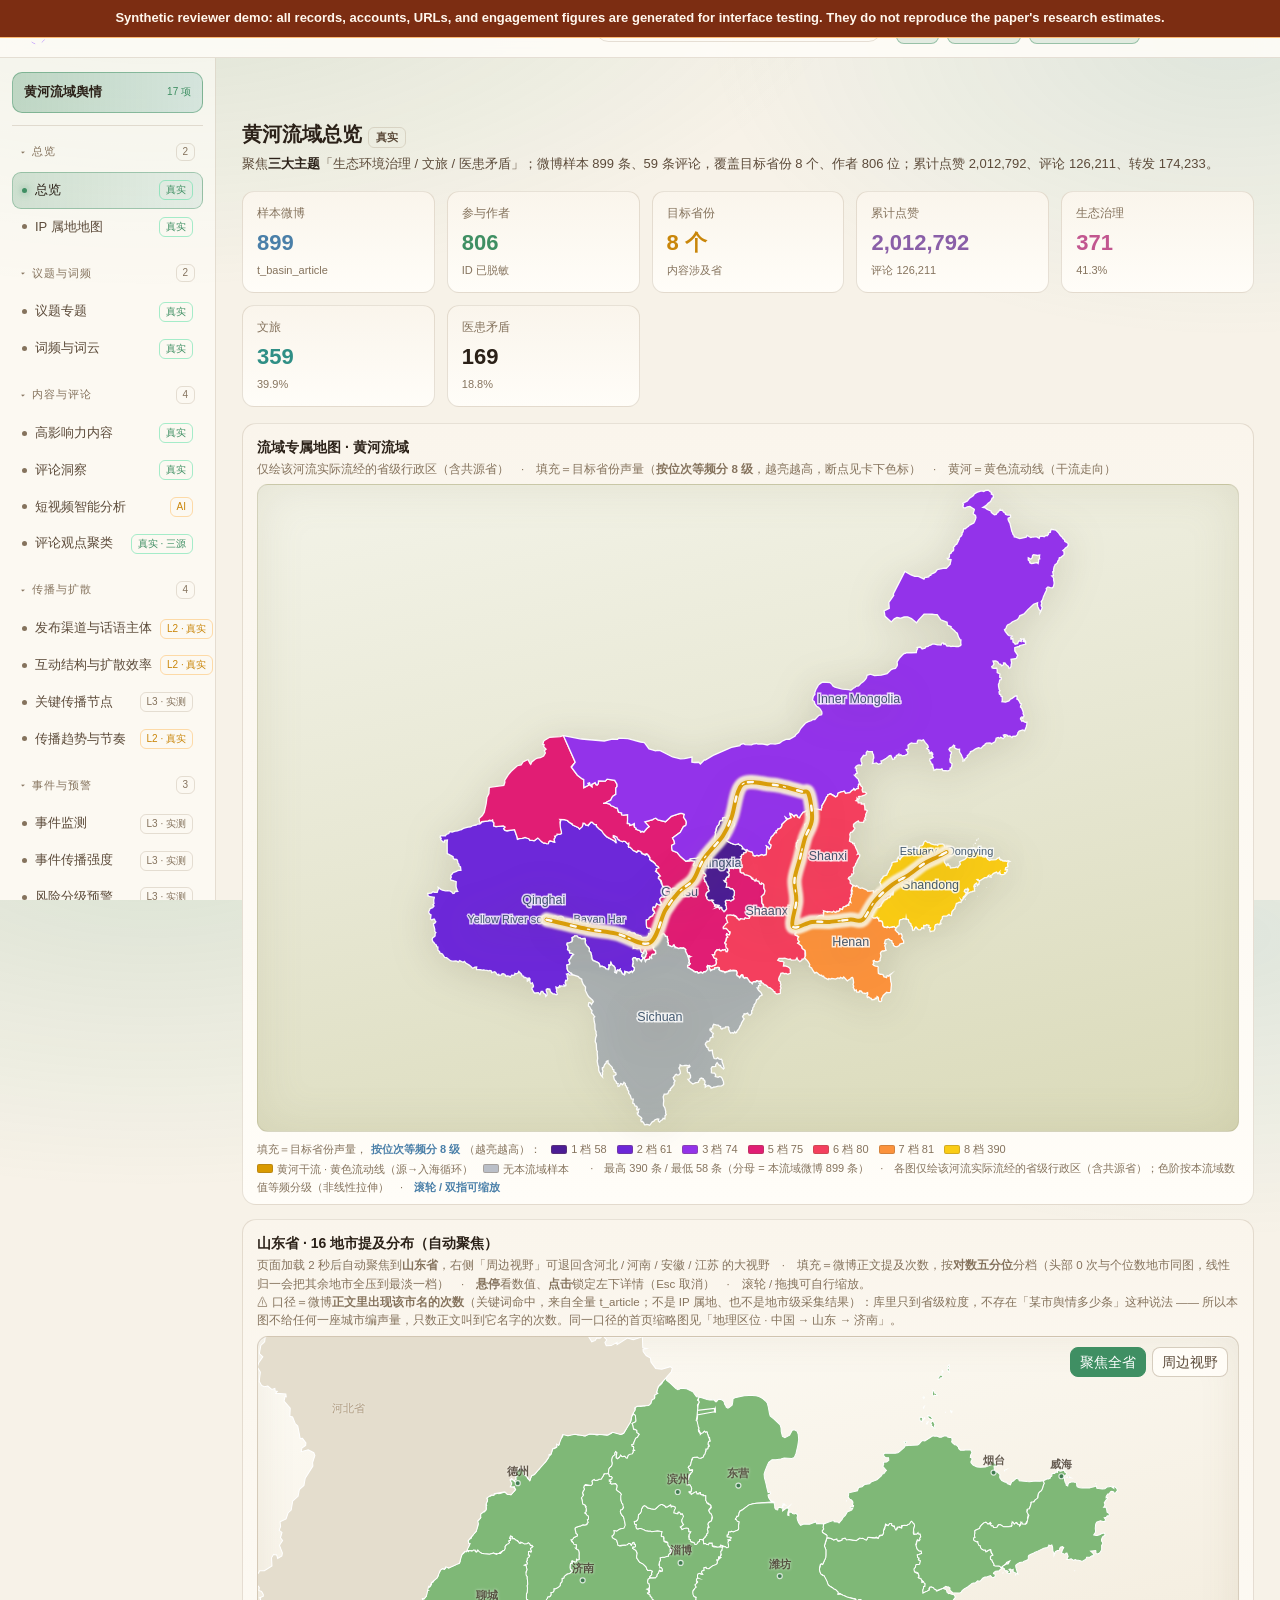
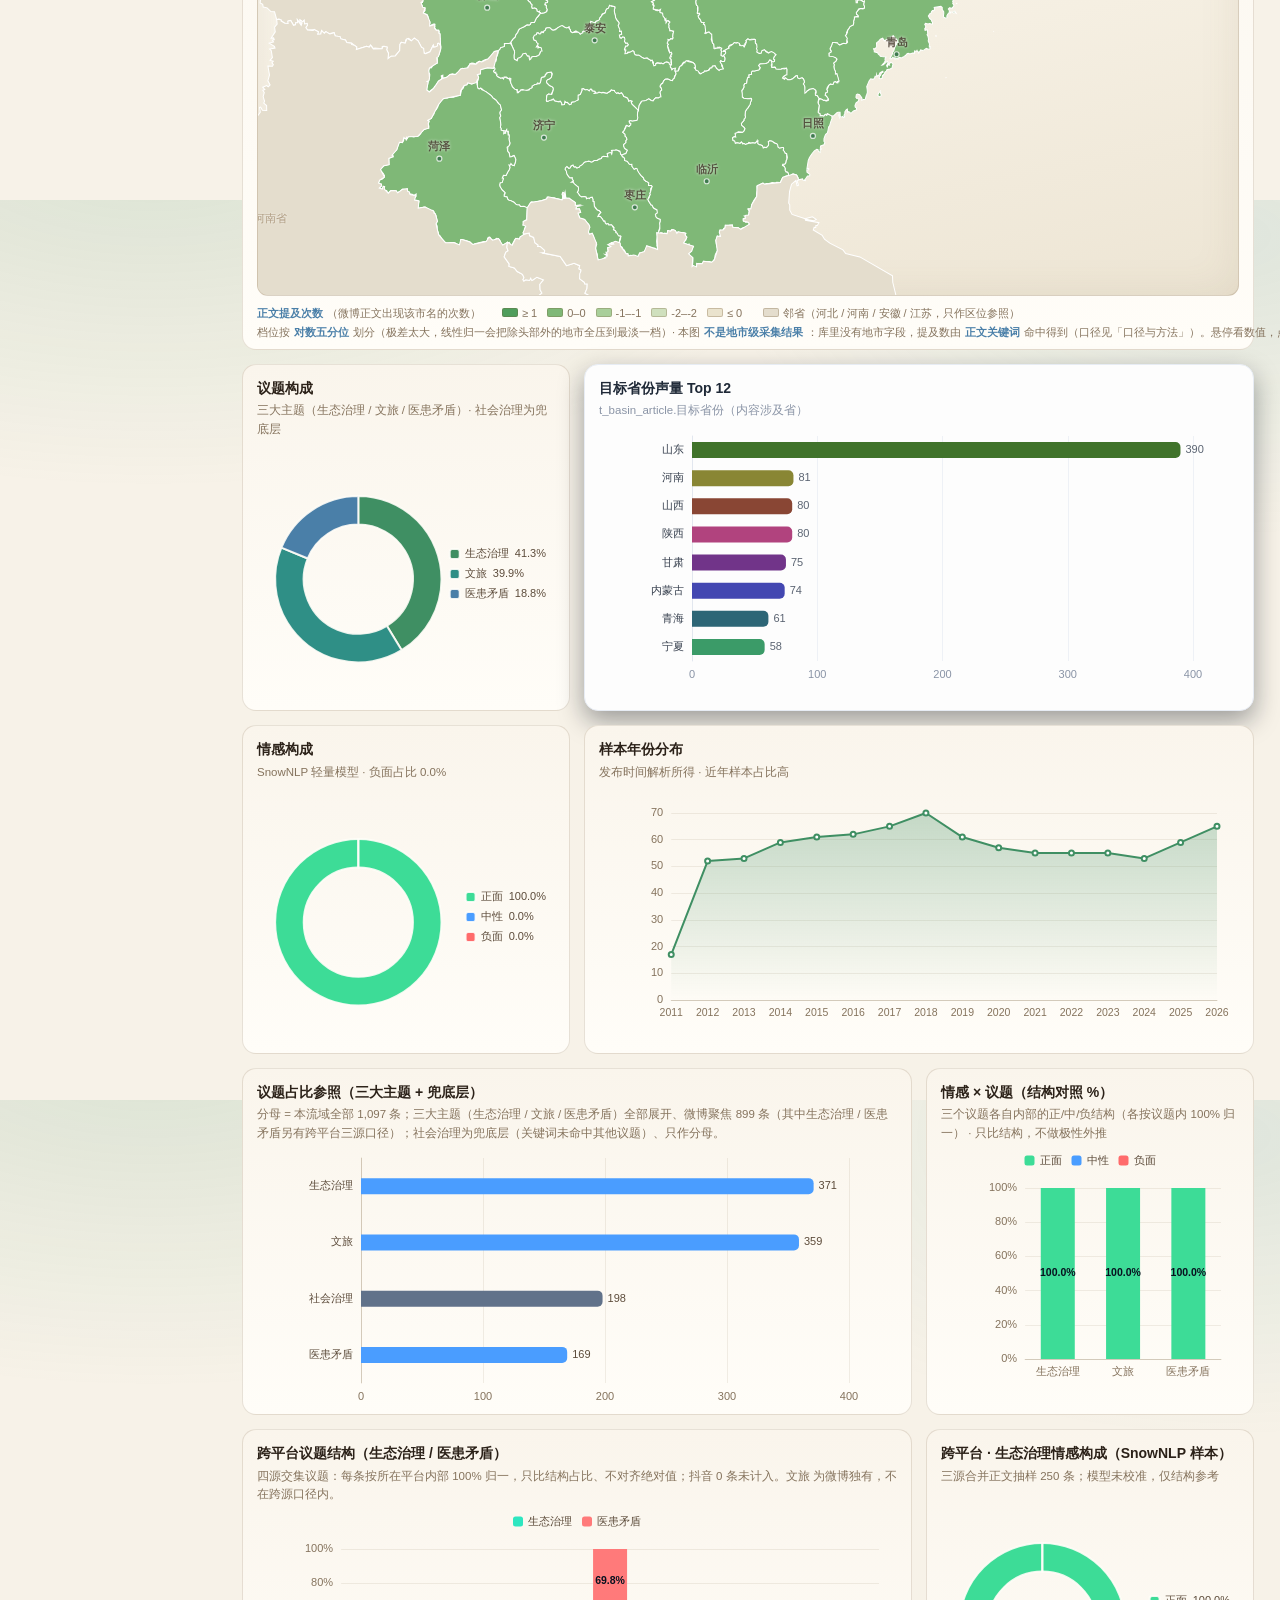
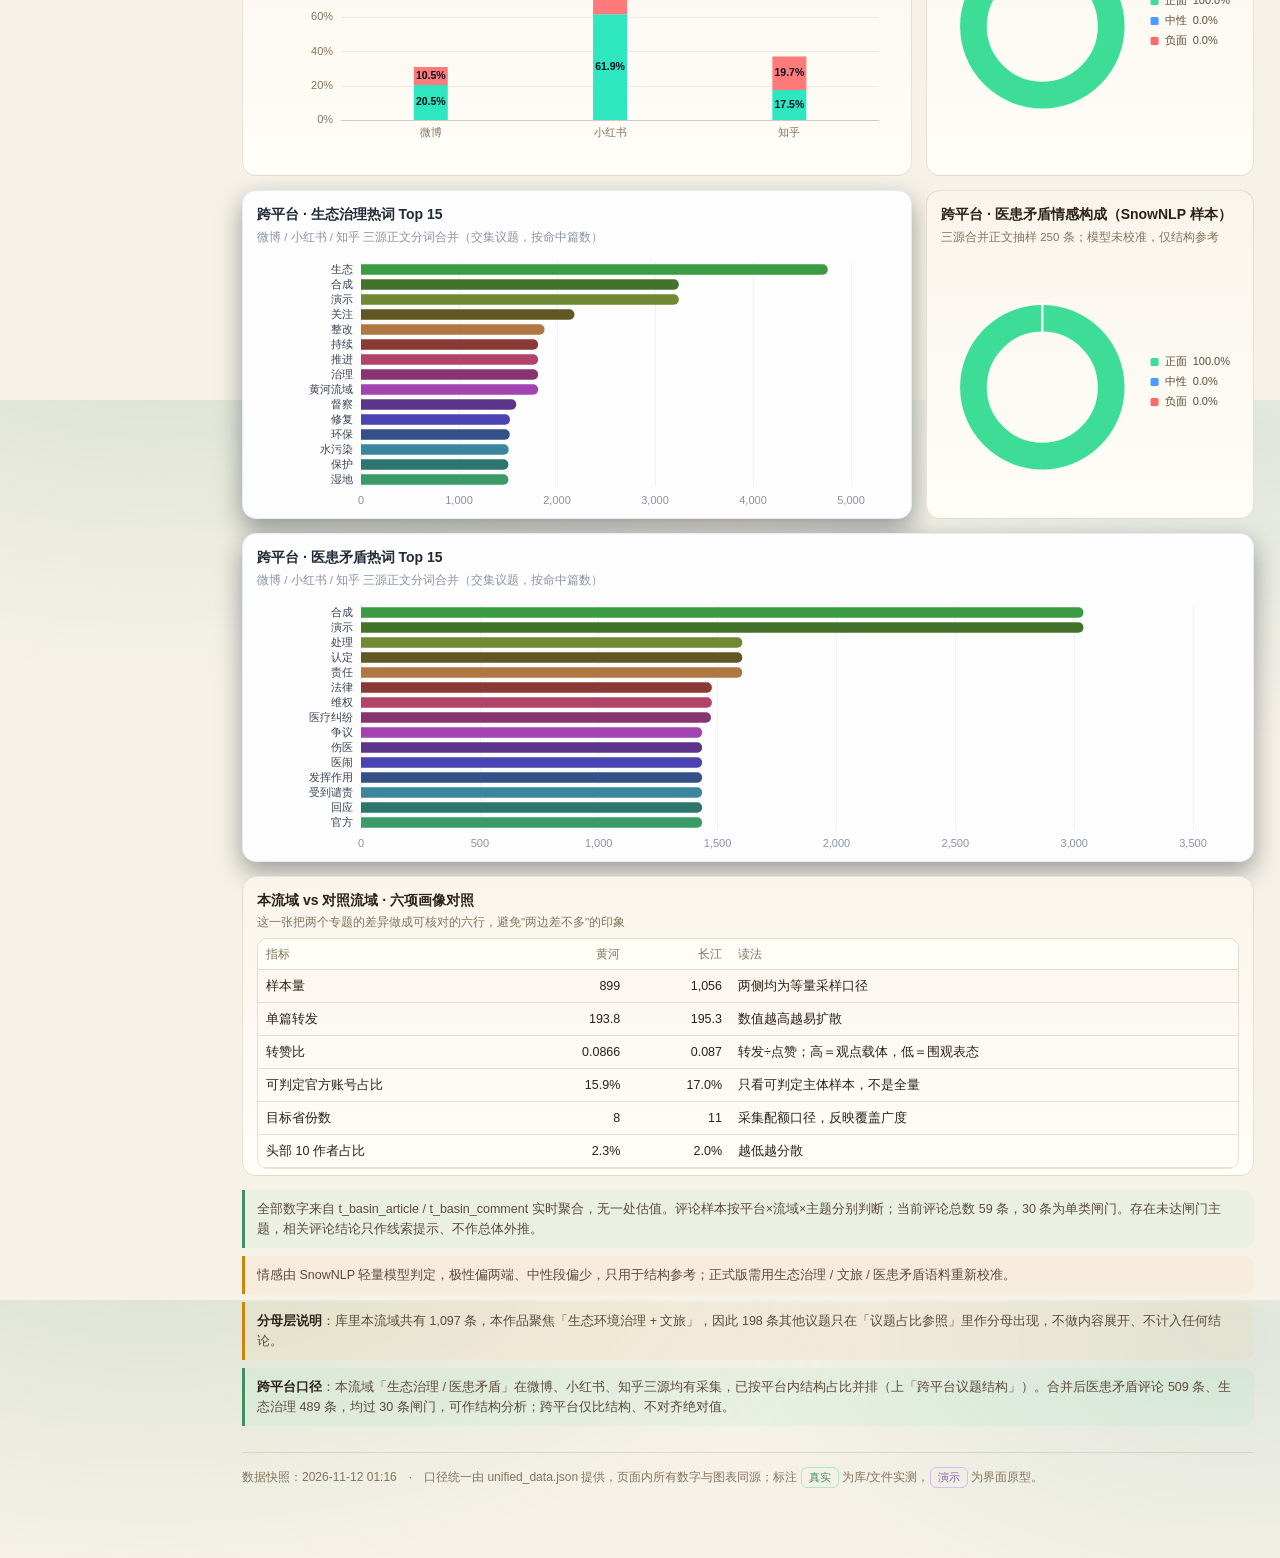
==== reviewer_snapshot/dashboard.html @ 812e8619 "Clarify reviewer setup and synthetic snapshot" ====
<!DOCTYPE html>
<html lang="zh-CN">
<head>
<meta charset="utf-8">
<title>SOPRAS · Synthetic Reviewer Demonstration</title>
<style>
:root{
  --bg:#f7f2e8; --bg2:#f0e9dc; --panel:#fffdf8; --panel2:#faf5ec; --line:rgba(120,95,60,.18);
  --fg:#2b2118; --fg2:#5c4b3a; --fg3:#85735d;
  --cyan:#3f8f63; --blue:#4a7fa8; --teal:#2f8f86; --amber:#c9860a; --red:#b4544f;
  --purple:#8a5fa8; --pink:#c2568f; --lime:#6f9e3a;
}
*{box-sizing:border-box}
html,body{margin:0;height:100%}
body{background:
  radial-gradient(1200px 600px at 12% -8%, rgba(63,143,99,.16), transparent 60%),
  radial-gradient(900px 520px at 96% 4%, rgba(47,143,134,.12), transparent 58%),
  var(--bg);
  color:var(--fg);font:14px/1.6 -apple-system,"Segoe UI","PingFang SC","Microsoft YaHei",sans-serif;
  -webkit-font-smoothing:antialiased}
a{color:var(--blue);text-decoration:none}
.wrap{display:flex;min-height:100vh}

/* ---------- 顶栏 ---------- */
.top{position:fixed;left:0;right:0;top:0;height:58px;z-index:40;display:flex;align-items:center;gap:14px;
  padding:0 20px;background:rgba(255,253,248,.86);backdrop-filter:blur(10px);border-bottom:1px solid var(--line)}
.logo{width:34px;height:34px;flex:0 0 34px;position:relative}
.logo svg{display:block;overflow:visible}
.logo .orbit{transform-origin:17px 17px;animation:spin 6s linear infinite}
.logo .orbit2{transform-origin:17px 17px;animation:spin 9s linear infinite reverse}
@keyframes spin{to{transform:rotate(360deg)}}
.logo .pulse{animation:pulse 2.6s ease-in-out infinite}
@keyframes pulse{0%,100%{opacity:.55}50%{opacity:1}}
.brand{font-size:16px;font-weight:700;letter-spacing:2px;white-space:nowrap}
.brand small{font-weight:400;color:var(--fg3);letter-spacing:1px;margin-left:8px;font-size:12px}
.top .sp{flex:1}
.chip{font-size:12px;color:var(--fg2);border:1px solid var(--line);border-radius:999px;padding:3px 10px;white-space:nowrap}
.chip b{color:var(--cyan)}
.hint{font-size:12px;color:var(--fg3);white-space:nowrap}

/* ---------- 侧栏 ---------- */
.side{position:fixed;left:0;top:58px;bottom:0;width:216px;overflow-y:auto;padding:14px 12px 40px;
  border-right:1px solid var(--line);background:rgba(255,253,248,.6)}
.side::-webkit-scrollbar{width:6px}
.side::-webkit-scrollbar-thumb{background:rgba(120,95,60,.22);border-radius:3px}
/* ---------- 黄河流域专题入口 ---------- */
.secs{display:flex;flex-direction:column;gap:6px;margin:0 0 12px;padding-bottom:12px;border-bottom:1px solid var(--line)}
.secs b{display:flex;align-items:center;justify-content:space-between;padding:9px 11px;border-radius:10px;
  font-size:13px;font-weight:600;color:var(--fg2);border:1px solid var(--line);cursor:pointer;
  background:rgba(63,143,99,.05);transition:background .18s,color .18s,border-color .18s;user-select:none}
.secs b:hover{color:var(--fg);background:rgba(63,143,99,.12)}
.secs b.on{color:#2b2118;background:linear-gradient(90deg,rgba(63,143,99,.30),rgba(47,143,134,.16));
  border-color:rgba(63,143,99,.5)}
.secs b .n{font-size:10px;font-weight:400;color:var(--fg3);margin-left:6px}
.secs b.on .n{color:var(--cyan)}
.grp{font-size:11px;color:var(--fg3);letter-spacing:1px;margin:14px 0 6px;padding-left:8px}
.grp:first-child{margin-top:0}
.it{display:flex;align-items:center;gap:8px;padding:7px 9px;border-radius:9px;cursor:pointer;color:var(--fg2);
  font-size:13px;border:1px solid transparent;white-space:nowrap}
.it:hover{background:rgba(63,143,99,.09);color:var(--fg)}
.it.on{background:linear-gradient(90deg,rgba(63,143,99,.22),rgba(47,143,134,.10));color:#2b2118;
  border-color:rgba(63,143,99,.4)}
.it .d{width:5px;height:5px;border-radius:50%;background:var(--fg3);flex:0 0 5px}
.it.on .d{background:var(--cyan);box-shadow:0 0 8px var(--cyan)}
.bd{margin-left:auto;font-size:10px;padding:1px 6px;border-radius:6px;border:1px solid var(--line);color:var(--fg3)}
.bd.real{color:var(--cyan);border-color:rgba(61,220,151,.45)}
.bd.new{color:var(--amber);border-color:rgba(255,180,77,.45)}
.bd.plan{color:var(--purple);border-color:rgba(169,123,255,.45)}

/* ---------- 主区 ---------- */
.main{margin:58px 0 0 216px;padding:22px 26px 70px;flex:1;min-width:0}
.vtitle{font-size:20px;font-weight:700;margin:0 0 4px}
.lead{color:var(--fg2);font-size:13px;margin:0 0 16px;max-width:1180px}
.lead b{color:var(--fg)}
.kpis{display:grid;grid-template-columns:repeat(auto-fit,minmax(170px,1fr));gap:12px;margin-bottom:16px}
.kpi{background:linear-gradient(180deg,var(--panel2),var(--panel));border:1px solid var(--line);border-radius:12px;padding:12px 14px}
.kpi .k{font-size:12px;color:var(--fg3)}
.kpi .v{font-size:22px;font-weight:700;margin-top:2px;font-variant-numeric:tabular-nums}
.kpi .s{font-size:11px;color:var(--fg3);margin-top:2px}
.kpi.c1 .v{color:var(--blue)} .kpi.c2 .v{color:var(--cyan)} .kpi.c3 .v{color:var(--amber)}
.kpi.c4 .v{color:var(--purple)} .kpi.c5 .v{color:var(--pink)} .kpi.c6 .v{color:var(--teal)}

.grid{display:grid;grid-template-columns:repeat(3,minmax(0,1fr));gap:14px}
.card{background:linear-gradient(180deg,var(--panel2),var(--panel));border:1px solid var(--line);
  border-radius:14px;padding:12px 14px 6px;min-width:0}
.card.w2{grid-column:span 2} .card.w3{grid-column:span 3}
.card h3{margin:0 0 2px;font-size:14px;font-weight:600}
.card .sub{font-size:11.5px;color:var(--fg3);margin-bottom:6px}
.ch{width:100%;height:260px}
.ch.tall{height:330px} .ch.short{height:190px} .ch.xtall{height:400px}
.chartbox{width:100%}

table{width:100%;border-collapse:collapse;font-size:12.5px}
/* 表格对齐规范（全站统一，56 张表共用 renderTable）：
   ① 文本列一律左对齐；② 数值列（cols 里标 num:true）的**表头与单元格都右对齐**，
   配等宽数字避免逐行跳动；③ nw 只给短列（不换行），长文本列允许折行。 */
th,td{padding:6px 8px;border-bottom:1px solid var(--line);text-align:left;vertical-align:top}
th{color:var(--fg3);font-weight:500;font-size:11.5px;position:sticky;top:0;background:var(--panel)}
td.nw,th.nw{white-space:nowrap}
th.num,td.num{text-align:right;font-variant-numeric:tabular-nums;white-space:nowrap}
tbody tr:hover{background:rgba(63,143,99,.06)}
.tblwrap{max-height:330px;overflow:auto;border:1px solid var(--line);border-radius:10px}
.tblwrap::-webkit-scrollbar{width:7px;height:7px}
.tblwrap::-webkit-scrollbar-thumb{background:rgba(120,95,60,.22);border-radius:4px}
.mono{font-family:ui-monospace,Consolas,monospace;font-size:11.5px}

ul.ev{list-style:none;margin:0;padding:0}
ul.ev li{padding:8px 10px;border:1px solid var(--line);border-radius:10px;margin-bottom:8px;background:rgba(255,255,255,.015)}
ul.ev .m{font-size:11px;color:var(--fg3);display:flex;gap:8px;flex-wrap:wrap}
ul.ev .t{font-size:12.5px;color:var(--fg);margin-top:2px;display:-webkit-box;-webkit-line-clamp:2;-webkit-box-orient:vertical;overflow:hidden}
/* ---- 排行榜逐条解释（2026-10-06 新增）----
   只在 LIST() 传了 explain 时渲染；不传则完全走原逻辑，
   仓库内另外 4 处 list 卡不受影响。 */
ul.ev.ex{counter-reset:exi}
ul.ev.ex li.ex-on{border-color:rgba(120,95,60,.30)}
/* 有解释时正文放开 2 行截断：解释区已经占空间，正文再截断会读不全 */
ul.ev.ex li.ex-on .t{-webkit-line-clamp:6}
.exbox{margin-top:7px;padding:9px 11px;border-radius:9px;background:rgba(120,95,60,.055);
 border:1px solid rgba(120,95,60,.16);border-left:2.5px solid var(--cyan)}
.exbox>div{display:flex;gap:9px;align-items:flex-start}
.exbox>div+div{margin-top:5px}
.exbox i{flex:none;width:52px;font-style:normal;font-size:10.5px;font-weight:700;
 color:var(--fg3);padding-top:2px;text-align:right;letter-spacing:.02em}
.exbox p{margin:0;font-size:12.3px;color:var(--fg2);line-height:1.74;flex:1;
 overflow-wrap:anywhere}
.exbox p b{color:var(--fg);font-weight:700}
.exbox .exread{color:var(--fg3)} .exbox .exread p{color:var(--fg3)}
.exbox>div:nth-child(2) i{color:var(--cyan)}
.exbox .exread i{color:var(--amber)}
/* ---- 诊断图（figs） ---- */
.figsbox{display:grid;grid-template-columns:1fr 1fr;gap:9px;margin-top:10px;
 padding-top:10px;border-top:1px solid var(--line)}
.figsbox.one{grid-template-columns:1fr}
.figblk{background:var(--panel2);border:1px solid var(--line);border-radius:9px;
 padding:8px 9px 9px;min-width:0}
.figt{font-size:11.5px;font-weight:700;color:var(--fg2);line-height:1.45}
.figsub{display:block;font-size:10.5px;font-weight:400;color:var(--fg3);
 line-height:1.55;margin-top:1px}
.figslot{width:100%;height:170px;margin-top:5px}
.figrows{width:100%;height:190px;margin-top:5px}
.figlg{display:flex;gap:10px;flex-wrap:wrap;font-size:10.8px;color:var(--fg3);
 margin-top:5px}
.figlg .fl{display:inline-flex;align-items:center;gap:4px}
.figlg .fl i{width:8px;height:8px;border-radius:2px;flex:none}
.fignote{font-size:10.8px;color:var(--fg3);line-height:1.65;margin-top:5px}
.fignote b{color:var(--fg2)}
.tag{display:inline-block;font-size:10.5px;padding:1px 7px;border-radius:6px;border:1px solid var(--line);color:var(--fg2)}
.tag.g{color:var(--cyan);border-color:rgba(61,220,151,.4)} .tag.a{color:var(--amber);border-color:rgba(255,180,77,.4)}
.tag.r{color:var(--red);border-color:rgba(255,107,107,.4)} .tag.b{color:var(--blue);border-color:rgba(63,143,99,.4)}
.tag.p{color:var(--purple);border-color:rgba(169,123,255,.4)}

.notes{margin-top:14px}
.note{border-left:3px solid var(--blue);background:rgba(63,143,99,.07);padding:9px 12px;border-radius:0 10px 10px 0;
  font-size:12.5px;color:var(--fg2);margin-bottom:8px}
.note.warn{border-color:var(--amber);background:rgba(255,180,77,.08)}
.note.bad{border-color:var(--red);background:rgba(255,107,107,.08)}
.note.ok{border-color:var(--cyan);background:rgba(61,220,151,.07)}
.note b{color:var(--fg)}
.hidden{display:none}
.foot{margin-top:26px;padding-top:14px;border-top:1px solid var(--line);color:var(--fg3);font-size:12px}
.bar{display:flex;align-items:center;gap:10px;margin:6px 0}
.bar .lb{width:96px;color:var(--fg3);font-size:12px}
.bar .tr{flex:1;height:8px;background:rgba(120,95,60,.13);border-radius:5px;overflow:hidden}
.bar .fl{height:100%;border-radius:5px;background:linear-gradient(90deg,var(--blue),var(--teal))}   /* 实际颜色由 renderKV 按行取本图色带（barRamp）覆盖 */
.bar .nv{width:72px;text-align:right;font-variant-numeric:tabular-nums;font-size:12px}
/* v5：可选第三段「补充值」（如占比 %）。原先 KV 卡只支持 [名, 值]，
   写成数组 [k, v, s] 时 z.k / z.v 全是 undefined → 整张卡只剩标题、一行内容都没有
   （第二张截图里「属地集中度」空白的真正原因，不是截图问题）。 */
/* 宽度用 auto：固定 60px 时「标签96 + 值72 + 补充60 + 间距」在 w=1 窄卡里
   会超出卡片右边界（补充值被裁掉）。auto + min-width:0 让它按内容收缩。 */
.bar .sv{width:auto;min-width:0;flex:0 1 auto;text-align:right;font-size:11.5px;
  color:var(--fg3);font-variant-numeric:tabular-nums;
  white-space:nowrap;overflow:hidden;text-overflow:ellipsis}
/* 值为文字（「陕西 20」「12 / 8」）时不画进度条，文字右对齐自适应宽度，
   否则旧逻辑会算出 NaN 宽度并把值打成「-」 */
.bar .tr.textonly{visibility:hidden}
.bar .nv.text{width:auto;flex:0 0 auto;max-width:56%;white-space:nowrap;overflow:hidden;text-overflow:ellipsis}
/* ===== v10 流光层：SVG 虚线 + stroke-dashoffset 线性位移 =====
   一个周期的位移量恰好等于 dash+gap，周期首尾图案完全重合 →
   循环处零跳变；linear 保证全程匀速，infinite 保证不停顿、不加减速。 */
/* ===== v11 · 分段流光覆盖层 =====
   盖在图表 canvas 之上的 SVG，用「虚线 + stroke-dashoffset 线性循环」画出条内流动的
   分段/光带。dash 与 gap 由 JS 的 FLOW 表下发为内联 style，CSS 只保留一个通用 keyframes；
   周期位移量 = dash + gap（由 --cyc 传入），所以循环处图案与起点完全重合 → 零跳变。
   opacity 默认 0：条先「增长」，长完由渲染器加 .on 淡入流光，节奏上不会抢跑。 */
/* overflow 必须 hidden：覆盖层的 viewBox 就等于容器，干流折线是按经纬度换算出来的像素点，
   一旦地图被放大到超出容器（或被挪到边缘），折线坐标就会落在容器外 —— overflow:visible 时
   SVG 会照画不误，于是「河」画到卡片外面去。裁掉才是正确行为。 */
.flowlayer{position:absolute;left:0;top:0;pointer-events:none;z-index:3;overflow:hidden;opacity:0;
  transition:opacity .3s ease}
.flowlayer.on{opacity:1}
.flowlayer path{fill:none;stroke-linecap:round;animation-name:flowSlide;
  animation-duration:var(--dur,1.4s);animation-timing-function:linear;animation-iteration-count:infinite;
  will-change:stroke-dashoffset;transition:opacity .16s linear}
/* 悬停：高亮本行、其余行淡化（只改透明度、不改速度 —— 改速度会重排相位造成跳变） */
.flowlayer path.dim{opacity:.16}
@keyframes flowSlide{from{stroke-dashoffset:0}to{stroke-dashoffset:var(--cyc,-18)}}
@media print{.flowlayer{display:none}}
@media (prefers-reduced-motion:reduce){.flowlayer path{animation:none}}

/* ===== v13 首页地图：干流示意带 + 落地省脉冲 =====
   干流「光晕带 + 实心带」画在同一个 SVG 覆盖层里（不用 ECharts lines 系列）：
   lines 只能靠 effect 粒子做流动，而 effect 走到终点会瞬间跳回起点 —— 本项目
   一律改用 stroke-dashoffset 循环（见 flowSlide），所以带状与流动必须在同一层。 */
.flowlayer path.rvglow{stroke-width:11;opacity:.30;fill:none;stroke-linecap:round;
  stroke-linejoin:round;filter:blur(2.4px);animation:none}
.flowlayer path.rvcore{stroke-width:3.2;opacity:.95;fill:none;stroke-linecap:round;
  stroke-linejoin:round;animation:none}
/* v15：彩色河道压在**同色系**省份填充上会「糊」进底图（长江蓝 over 亮蓝/青省、黄河金
   over 金/橙省）。在彩带下面垫一条白色「护岸」→ 河道在任何填充色上都是一条独立可辨的
   线；浅色舞台上看不出（本来就是白的），深色舞台上看不见白边也不碍事。 */
.flowlayer path.rvcase{fill:none;stroke-linecap:round;stroke-linejoin:round;
  animation:none;filter:blur(1.1px)}
/* 落地省脉冲：CSS 动 SVG 几何（transform-box:fill-box 让 transform-origin 按元素自身算） */
.flowlayer g.pulse{animation:none}
.flowlayer g.pulse i{display:block}
.flowlayer .pring{fill:none;stroke:#ffd45e;stroke-width:2;transform-box:fill-box;
  transform-origin:center;animation:pulseRing 2.4s ease-out infinite}
.flowlayer .pcore{fill:#ffd45e;stroke:#0a1526;stroke-width:1.6}
.flowlayer .plab{fill:#ffe9a8;font-size:11px;font-weight:700;
  paint-order:stroke;stroke:#0a1526;stroke-width:3px}
@keyframes pulseRing{0%{transform:scale(.34);opacity:.95}72%{transform:scale(3.1);opacity:0}
  100%{transform:scale(3.1);opacity:0}}
@media print{.flowlayer .pring{animation:none;transform:scale(1.1);opacity:.5}}
@media (prefers-reduced-motion:reduce){.flowlayer .pring{animation:none;transform:scale(1.4);opacity:.6}}
/* 地图卡放大版（首页主视觉）：容器高一点，让两江走向看得出「从西到东」 */
.ch.mapstage.bigmap{height:430px}
@media (max-width:900px){.ch.mapstage.bigmap{height:330px}}
/* v14：流域专题「总览」页的流域专属地图（只画该河流流经的省，见 R.basinmap）。
   高度单独给：长江是横长形（墨迹约 2.4:1），640px 高能在满宽下不留大片空档。
   v15：用户指定舞台改「明亮浅色」（不要黑/深底）。**只覆盖 .bzmap**，
   .ch.mapstage 的深色舞台保持不动（首页主视觉 / 地理页仍用深底）；
   浅底配套：省界改深板岩、省名改深墨字+白描边、无样本填充改浅灰蓝（见 R.basinmap）。
   v16：底色由冷白蓝改为**浅卡其（hue 60°, 低彩度）**—— 用户要求「不要白色、且与地图配色
   有明显区分」。按 CIE76 ΔE 在全部地图用色上取「最大最小色差」扫过浅色空间，卡其
   得 minΔE≈28（与纯白 28 持平，优于原冷白蓝 19）；实际填充在舞台上 ΔE 43~88
   （最弱的青 #35d3d3 也有 43）。选它的原因是地图已经占掉了朱红/金(5~45°)、青(180°)、
   蓝与板岩(208~230°) 三个色带，只剩黄绿~绿与紫红两条空档；紫红与朱红同族，故取黄绿。 */
.ch.mapstage.bzmap{height:648px;cursor:grab;
  background:linear-gradient(168deg,#f3f3e8 0%,#e6e6d1 52%,#dadab9 100%);
  border-color:rgba(140,132,88,.26);
  box-shadow:inset 0 0 46px rgba(150,142,100,.16)}
.ch.mapstage.bzmap:active{cursor:grabbing}
/* 浅底上不必再用冷色发光晕，改用暖中性柔和投影，避免地图「浮」在亮底上 */
.ch.mapstage.bzmap canvas{filter:drop-shadow(0 6px 20px rgba(90,84,58,.18))}
@media (max-width:1180px){.ch.mapstage.bzmap{height:560px}}
@media (max-width:900px){.ch.mapstage.bzmap{height:420px}}
@media (max-width:760px){.ch.mapstage.bzmap{height:340px!important}}
/* v17：首页主视觉（中国 → 山东 → 济南 三层落点）改**明亮浅绿舞台**
   —— 用户要求不要黑/深底；且深底上侧栏是深墨字（#2b2118 / #85735d），对比度不足。
   与 .bzmap 同一套浅底规则：省界取 BASIN_MEMC（长江绿 / 黄河橙 / 共源玫红 / 非流域灰）、
   省名深墨字 + 白描边、无样本改浅灰蓝；干流沿用流域色（蓝 / 琥珀），落点标签改深字 + 白描边。 */
.ch.mapstage.maplight{background:linear-gradient(168deg,#eefaf2 0%,#dcf3e5 52%,#c6ead6 100%);
  border-color:rgba(45,120,75,.30);
  box-shadow:inset 0 0 46px rgba(45,120,75,.14)}
.ch.mapstage.maplight canvas{filter:drop-shadow(0 5px 18px rgba(40,95,65,.20))}
.ch.mapstage.maplight .flowlayer .plab{fill:#0b3d1f;stroke:rgba(255,255,255,.92);stroke-width:3px}
.ch.mapstage.maplight .flowlayer .pcore{fill:#0b3d1f;stroke:#ffffff;stroke-width:1.4}
.ch.mapstage.maplight .flowlayer .pring{stroke:#c2185b}

/* ---- 山东地市地图舞台（R.sdcity）：浅卡其渐变，与页面米白底同源 ----
   地图本体是浅底填色，所以舞台要比卡片再浅一点点、带一点暖调，避免map页面出现第二块深色。 */
.ch.mapstage.sdcity{height:560px;position:relative;overflow:hidden;
  background:linear-gradient(168deg,#fdfbf5 0%,#f5efe2 58%,#ede5d4 100%);
  border-color:rgba(120,95,60,.26);
  box-shadow:inset 0 0 40px rgba(120,95,60,.10)}
/* 不用 drop-shadow：它会把**文字也复制一份**偏移几个像素，地市名看起来像重影
   （实测「日照」两个字叠成双层）；改用一层很轻的 inset 光晕代替投影。 */
.ch.mapstage.sdcity{box-shadow:inset 0 0 40px rgba(120,95,60,.10), inset 0 1px 0 rgba(255,255,255,.7)}
/* ⚠ 必须显式关掉 canvas 的投影：通用规则 .ch.mapstage canvas{filter:drop-shadow(...)} 会把
   画布上**每一处非透明像素**都复制一份并偏移 3px —— 区域色看不出问题，但地市名会变成重影
   （实测「日照」叠成双层）。深色舞台靠投影出体积感，浅底这张不需要。 */
.ch.mapstage.sdcity canvas{filter:none}
@media (max-width:1180px){.ch.mapstage.sdcity{height:500px}}
@media (max-width:900px){.ch.mapstage.sdcity{height:420px}}
@media (max-width:760px){.ch.mapstage.sdcity{height:340px!important}}
/* 控制条 / 详情浮层必须盖在 canvas 之上，且不能被 pointer 事件吞掉 */
.sdctl{position:absolute;right:10px;top:10px;z-index:7;display:flex;gap:6px}
.sdctl button{font:12px/1.55 inherit;color:#5c4b3a;background:rgba(255,253,248,.92);
  border:1px solid rgba(120,95,60,.30);border-radius:8px;padding:3px 9px;cursor:pointer}
.sdctl button:hover{background:#fff;color:#2b2118}
.sdctl button.on{background:#3f8f63;border-color:#3f8f63;color:#fff}
.sdpin{position:absolute;left:10px;bottom:10px;z-index:7;width:270px;max-width:calc(100% - 20px);
  background:rgba(255,253,248,.96);border:1px solid rgba(120,95,60,.26);border-radius:10px;
  padding:8px 11px;font-size:12px;color:#5c4b3a;line-height:1.8;box-shadow:0 6px 18px rgba(90,84,58,.14)}
.sdpin b{color:#2b2118}
.sdpin .sdx{float:right;cursor:pointer;color:#85735d;margin-left:8px;font-size:14px}
.sdpin .sdhd{font-size:13px;font-weight:700;color:#2b2118;margin-bottom:2px}
@media (max-width:640px){.sdpin{width:calc(100% - 20px)}}

/* ===== v13：柱状图改为静态 =====
   原 v12 的「条纹流动」动效整体移除 —— @keyframes march / .march / .marchlayer（含其
   opacity 过渡与 dim 态）都不再存在：条渲染完成后保持固定不变，无动画、无过渡、无流光。
   条的颜色改由 JS 的 barRamp() 按索引逐条取色（同一图内每条色相都不同）。 */

/* ===== 条类卡片的「明亮底」=====
   与参考视频一致：白底 + 浅灰轨道 + 亮蓝条纹。只覆盖这张卡片内部的 CSS 变量，
   卡内标题/标签/数值/轨道全部自动跟随，不影响整站深色主题。 */
.card.lp{--panel:#fdfdfd;--panel2:#fdfdfd;--line:#e7ecf4;--grid:#edf1f7;
  --fg:#1f2937;--fg2:#4b5563;--fg3:#8a94a6;
  background:#fdfdfd;border-color:#e7ecf4;color:#1f2937;
  box-shadow:0 10px 26px rgba(6,12,24,.38)}
.card.lp h3{color:#1f2937}
.card.lp .sgb .sgt{background:rgba(120,150,190,.15);box-shadow:inset 0 0 0 1px rgba(120,150,190,.18)}
.card.lp .sgb .sgr:hover .sgt{box-shadow:inset 0 0 0 1px rgba(70,120,200,.5),0 0 0 3px rgba(63,143,99,.14)}
.card.lp button.exp{background:rgba(47,111,224,.12);border-color:rgba(47,111,224,.38);color:#1f2937}
.okrow{color:var(--cyan)} .badrow{color:var(--amber)}
button{font:inherit;color:var(--fg);background:rgba(63,143,99,.14);border:1px solid rgba(63,143,99,.4);
  border-radius:9px;padding:6px 12px;cursor:pointer}
button:hover{background:rgba(63,143,99,.24)}
.btns{display:flex;gap:8px;flex-wrap:wrap;margin:6px 0 10px}
@media (max-width:1180px){.grid{grid-template-columns:repeat(2,minmax(0,1fr))}.card.w3{grid-column:span 2}}
@media (max-width:900px){.side{display:none}.main{margin-left:0}.grid{grid-template-columns:1fr}.card.w2,.card.w3{grid-column:span 1}}
/* ===== 排版优化 v2：卡片级控件 / 复合卡 / 词云标尺 / 溯源折叠 ===== */
.card .chd{display:flex;align-items:flex-start;justify-content:space-between;gap:10px;flex-wrap:wrap}
.chd h3{margin:0 0 2px}
.seg.tools{display:flex;gap:0;background:rgba(255,253,248,.6);border:1px solid var(--line);
  border-radius:9px;padding:2px}
.seg.tools button{background:none;border:0;color:var(--fg3);padding:4px 10px;border-radius:7px;
  cursor:pointer;font-family:inherit;font-size:11.5px;white-space:nowrap}
.seg.tools button:hover{color:var(--fg2)}
.seg.tools button.on{background:rgba(63,143,99,.20);color:#2c6247;font-weight:600}
button.act{background:rgba(63,143,99,.14);border:1px solid rgba(63,143,99,.45);color:#2c6247;
  border-radius:8px;padding:5px 12px;font-size:12px;cursor:pointer;font-family:inherit}
button.act:hover{background:rgba(63,143,99,.26)}
.ruler{font-size:11px;color:var(--fg3);margin:7px 0 2px;line-height:1.65}
.ruler b{color:#4a7fa8;font-weight:600}

/* ===== 词云解释体系（WC）=====
   三层：速览 tooltip（跟随指针）→ 固定解释卡（点/回车）→ 隐藏 ARIA 实况区。
   配色沿用站点暖砂令牌；解释卡是真 DOM（可选中、可复制、可被读屏器逐段朗读）。 */
.wc-tip{position:absolute;pointer-events:none;opacity:0;transition:opacity .12s;z-index:9;
  max-width:min(320px,72%);background:rgba(20,17,12,.96);color:#f3ece0;
  border:1px solid rgba(200,180,140,.34);border-radius:9px;padding:7px 10px;
  font-size:12px;line-height:1.55;box-shadow:0 8px 22px rgba(0,0,0,.34)}
.wc-tip b{font-size:13.5px;font-weight:700}
.wc-tip-v{margin-left:8px;color:#e8c88a;font-variant-numeric:tabular-nums}
.wc-tip-l{margin-left:8px;padding:1px 7px;border-radius:999px;font-size:11px;
  color:var(--lc,#e0d6c4);border:1px solid var(--lc,#e0d6c4)}
.wc-tip-hint{display:block;margin-top:3px;font-size:11px;color:#b6a88f}
/* 解释卡：贴卡片**底部**并限高 62%。
   早期版本用 bottom:8px + 垂直居中，实测把词云中央几个最大字号词整块盖住 ——
   词云的信息重心就是中心那几个大词，压住它等于解释功能毁掉了可视性。
   改成贴底 + max-height 62% 后，卡片只占下方空白带，大词始终可见；
   内容超出时卡内滚动（overflow:auto）。 */
.wc-x-card{position:absolute;z-index:12;left:50%;transform:translateX(-50%);
  bottom:6px;width:min(560px,calc(100% - 16px));max-height:82%;
  overflow:auto;overscroll-behavior:contain;-webkit-overflow-scrolling:touch;
  background:rgba(255,253,248,.97);backdrop-filter:blur(6px);
  border:1px solid var(--line);border-radius:12px;
  padding:13px 16px 14px;box-shadow:0 14px 40px rgba(43,33,24,.26);text-align:left}
.wc-x-card[hidden]{display:none}
.wc-x-close{position:absolute;top:6px;right:8px;width:26px;height:26px;line-height:1;
  border:1px solid var(--line);background:var(--panel2);color:var(--fg2);
  border-radius:8px;font-size:16px;cursor:pointer}
.wc-x-close:hover{background:#f0e9dc;color:var(--fg)}
.wc-x-close:focus-visible{outline:2px solid var(--blue);outline-offset:2px}
.wc-x-top{display:flex;flex-wrap:wrap;align-items:center;gap:7px;padding-right:30px;margin-bottom:8px}
.wc-x-term{font-size:17px;font-weight:700;letter-spacing:-.01em;color:var(--fg);
  word-break:break-all;line-height:1.3}
.wc-x-layer{padding:2px 8px;border-radius:999px;font-size:11.5px;font-weight:600;
  color:var(--lc,#5c4b3a);background:color-mix(in srgb,var(--lc,#5c4b3a) 12%,transparent);
  border:1px solid color-mix(in srgb,var(--lc,#5c4b3a) 40%,transparent)}
.wc-x-field{padding:2px 8px;border-radius:6px;font-size:11.5px;color:var(--fg2);
  background:var(--panel2);border:1px solid var(--line)}
.wc-x-body{font-size:13px;line-height:1.75;color:var(--fg2)}
/* 释义里的强调：加粗 + 变色，但不用 <b> 的粗体（与正文层级差太多会显得刺眼） */
.wc-x-body em{font-style:normal;font-weight:700;color:var(--fg)}
.wc-x-def{margin:0 0 8px;color:var(--fg)}
.wc-x-nodict{color:var(--fg2);border-left:3px solid var(--amber);padding-left:9px}
/* 读图提示 / 噪声词提示：左标 + 浅底，和正文释义在视觉上分层 */
.wc-x-note{margin:0 0 8px;padding:8px 10px;border-radius:0 8px 8px 0;
  background:rgba(74,127,168,.07);border-left:3px solid var(--blue);
  font-size:12.5px;line-height:1.7;color:var(--fg2)}
.wc-x-note b{display:block;font-size:11.5px;color:#4a7fa8;font-weight:700;margin-bottom:2px}
.wc-x-warn{background:rgba(201,134,10,.09);border-left-color:var(--amber)}
.wc-x-warn b{color:#a06a06}
.wc-x-stat{display:grid;grid-template-columns:auto minmax(0,1fr);gap:3px 12px;margin:10px 0 0;
  padding-top:9px;border-top:1px solid var(--line);font-size:12.5px}
/* label 右侧留白不换行、value 允许换行（口径说明普遍较长，如
   「出现篇数（DF）＝含该词的微博篇数，非原始词频 TF」一句就要两行） */
.wc-x-stat dt{color:var(--fg3);white-space:nowrap}
.wc-x-stat dd{margin:0;color:var(--fg2);font-variant-numeric:tabular-nums;
  overflow-wrap:anywhere;line-height:1.65}
/* 空态：说清「为什么空」，避免被读成「该议题没有讨论」 */
.wc-empty{padding:22px 18px;color:var(--fg2);font-size:13px;line-height:1.8;
  border:1px dashed var(--line);border-radius:12px;background:var(--panel2)}
.wc-empty b{display:block;font-size:14px;color:var(--fg);margin-bottom:4px}
/* 读屏实况区：视觉隐藏但可被朗读（不能 display:none，否则不播报） */
.wc-a11y{position:absolute;width:1px;height:1px;margin:-1px;padding:0;overflow:hidden;
  clip:rect(0 0 0 0);clip-path:inset(50%);white-space:nowrap;border:0}
@media (max-width:640px){
  /* 窄屏：解释卡改为贴底整宽，速览不占横向空间 */
  .wc-x-card{width:calc(100% - 12px);padding:12px 13px 13px}
  .wc-x-term{font-size:16px}
  .wc-tip{max-width:calc(100% - 8px)}
}
/* 动效关闭（系统偏好）时不要有淡入淡出 */
@media (prefers-reduced-motion:reduce){ .wc-tip{transition:none} }

.stackitem{padding:1px 0 5px}
.stackitem h4{margin:0 0 2px;font-size:12.5px;font-weight:600;color:var(--fg)}
.stackitem .sub{margin-bottom:5px}
details.srcbox{margin:2px 0 4px}
details.srcbox summary{cursor:pointer;font-size:12.5px;color:var(--fg2);padding:8px 11px;
  background:rgba(120,95,60,.09);border:1px solid var(--line);border-radius:9px;list-style:none}
details.srcbox summary::-webkit-details-marker{display:none}
details.srcbox summary:before{content:'▸ ';color:var(--fg3)}
details.srcbox[open] summary:before{content:'▾ '}
details.srcbox .srcgrid{display:grid;grid-template-columns:repeat(3,minmax(0,1fr));gap:10px;margin-top:10px}
details.srcbox img{width:100%;border-radius:9px;display:block;border:1px solid var(--line)}
@media(max-width:1000px){details.srcbox .srcgrid{grid-template-columns:1fr}}
/* ===== v3 完整版：地图配色 / 全局工具 / 卡片导出 / 保底高度 / 打印 ===== */
.card{position:relative}
.ch{min-height:170px}
.toolbar{display:flex;gap:6px;align-items:flex-start;flex-wrap:wrap;justify-content:flex-end}
.seg.tools.pal button.on{background:rgba(255,180,77,.22);color:#7d5210}
.lgs{display:inline-flex;align-items:center;gap:4px;vertical-align:middle;margin-right:10px;white-space:nowrap}
.lgc{width:16px;height:9px;border-radius:2px;display:inline-block;border:1px solid rgba(120,95,60,.30)}
button.exp{position:absolute;top:9px;right:11px;z-index:3;opacity:0;transition:opacity .15s;
  background:rgba(255,253,248,.82);border:1px solid var(--line);color:var(--fg2);
  border-radius:7px;padding:2px 9px;font-size:10.5px;font-family:inherit;cursor:pointer;letter-spacing:.5px}
.card:hover>button.exp{opacity:1}
button.exp:hover{background:rgba(63,143,99,.26);color:#2b2118;border-color:rgba(63,143,99,.55)}
td.cell.g,th.cell.g{color:var(--cyan)} td.cell.a{color:var(--amber)} td.cell.b{color:var(--blue)}
td.cell.r{color:var(--red)} td.cell.p{color:var(--purple)}
tr.warnrow td{background:rgba(255,180,77,.055)}
.top .tools-top{display:flex;gap:8px;align-items:center}
/* 导航分组折叠 */
.grp{cursor:pointer;display:flex;align-items:center;gap:6px;user-select:none;padding:5px 8px;border-radius:8px}
.grp:hover{background:rgba(120,95,60,.08);color:var(--fg2)}
.grp .arw{font-size:9px;color:var(--fg3);transition:transform .18s;display:inline-block}
.grp.collapsed .arw{transform:rotate(-90deg)}
.grp .cnt{margin-left:auto;font-size:10px;color:var(--fg3);border:1px solid var(--line);
  border-radius:6px;padding:0 5px}
.gitems.collapsed{display:none}
@media print{
  *{-webkit-print-color-adjust:exact!important;print-color-adjust:exact!important}
  .top,.side,button.exp,.toolbar,.btns,details.srcbox,.foot .tag{display:none!important}
  body{background:#f7f2e8!important}
  .main{margin:0!important;padding:4mm 5mm!important}
  .tblwrap{max-height:none!important;overflow:visible!important}
  .card{break-inside:avoid;page-break-inside:avoid}
  .grid{gap:9px}
  .vtitle{font-size:16px}
}
@media(max-width:760px){.ch{min-height:200px!important}}
/* ===== v4：地图「舞台」——地图与背景的区分度 =====
   根因：卡片底色 --panel #fffdf8 本身是深蓝，而声量色阶低端也是深蓝，
   两者明度接近 → 低值省份"融进"背景。做法是给地图单独铺一层更暗的舞台
   （近黑 #060b15），地图色阶整体提亮，再加上外层冷光晕，形成"底暗图亮"。 */
.ch.mapstage{background:radial-gradient(132% 98% at 50% 44%, #0a1526 0%, #060b15 76%);
  border:1px solid rgba(63,143,99,.22);border-radius:11px;
  box-shadow:inset 0 0 64px rgba(4,9,18,.92)}
.ch.mapstage canvas{filter:drop-shadow(0 3px 16px rgba(48,116,226,.42))}
/* 栅格 dense：让后面的小卡回填前面留下的空洞（叶栅格末行补齐的 CSS 侧配合） */
.grid{grid-auto-flow:row dense}
/* ===== v8：分段进度条卡片（正文 / 评论长度分布）=====
   用户指定采用「改造预案」里那张卡的形态。纯 DOM 实现：条形只有 16px 高，
   canvas 这个高度锯齿明显，DOM 矩形锐利；且卡片要容纳两种非图表元素 ——
   「零值档位」（实测确实有 3 档为 0）与「底部口径说明条」。 */
.ch.segbar{height:auto!important;min-height:0}
.sgb{display:flex;flex-direction:column;gap:6px}
.sgb .sgr{display:grid;grid-template-columns:84px minmax(0,1fr) 54px 42px;align-items:center;gap:9px}
.sgb .sgl{font-size:12.5px;color:var(--fg2);white-space:nowrap;overflow:hidden;text-overflow:ellipsis}
.sgb .sgt{position:relative;height:16px;border-radius:8px;background:rgba(120,95,60,.13);
  box-shadow:inset 0 0 0 1px rgba(120,95,60,.10)}
.sgb .sgm{position:absolute;left:1px;top:1px;bottom:1px;border-radius:7px;overflow:hidden}   /* 掩膜宽度 = 填充进度（静态，无过渡） */
.sgb .sgf{position:absolute;left:0;top:0;bottom:0;border-radius:0 5px 5px 0}   /* 填充：纯色块（颜色由 JS 按行取本图色带） */
.sgb .sgn{position:absolute;left:0;right:0;top:0;bottom:0;display:flex;align-items:center;
  justify-content:center;font-style:normal;font-size:9.5px;color:var(--fg3);opacity:.6;letter-spacing:3px}
.sgb .sgv{font-size:12px;color:var(--fg);text-align:right;font-variant-numeric:tabular-nums;white-space:nowrap}
.sgb .sgp{font-size:10.5px;color:var(--fg3);text-align:right;font-variant-numeric:tabular-nums;white-space:nowrap}
.sgb .sgr.z .sgl,.sgb .sgr.z .sgv,.sgb .sgr.z .sgp{opacity:.6}
.sgbn{margin-top:9px;border-left:3px solid var(--amber);background:rgba(255,180,77,.09);
  padding:8px 11px;border-radius:0 9px 9px 0;font-size:11.5px;line-height:1.65;color:var(--fg2)}
.sgbn b{color:var(--fg);font-weight:600}
.sgbn i{font-style:normal;color:var(--amber)}
/* 悬停高亮：只提饱和度与描边，不做任何过渡（保持静态） */
.sgb .sgt{transition:none}
.sgb .sgr:hover .sgt{box-shadow:inset 0 0 0 1px rgba(120,95,60,.6),0 0 0 3px rgba(63,143,99,.12)}
.sgb .sgr:hover .sgf{filter:saturate(1.16) brightness(1.03)}
.sgb .sgr:hover .sgl,.sgb .sgr:hover .sgv{color:var(--fg)}

/* ---------- 智能问答（实时 · 星火 + RAG） ---------- */
.chatbox{display:flex;flex-direction:column;height:100%;gap:10px}
.chat-msgs{flex:1;overflow-y:auto;display:flex;flex-direction:column;gap:8px;padding:4px 2px;min-height:0}
.chat-msgs::-webkit-scrollbar{width:6px}
.chat-msgs::-webkit-scrollbar-thumb{background:rgba(120,95,60,.22);border-radius:3px}
.chat-tips{font-size:11.5px;color:var(--fg3);background:rgba(63,143,99,.07);border:1px solid var(--line);border-radius:8px;padding:7px 10px;margin-bottom:2px}
.chat-row{display:flex}
.chat-row.user{justify-content:flex-end}
.chat-row.ai{justify-content:flex-start}
.chat-bubble{max-width:88%;padding:9px 12px;border-radius:12px;font-size:13.5px;line-height:1.65;word-break:break-word}
.chat-row.user .chat-bubble{background:linear-gradient(135deg,var(--blue),#2f7fe0);color:#2b2118;border-bottom-right-radius:4px}
.chat-row.ai .chat-bubble{background:rgba(255,255,255,.04);border:1px solid var(--line);color:var(--fg);border-bottom-left-radius:4px}
.chat-bubble .mdh{display:block;color:var(--cyan);font-weight:700;margin:8px 0 3px}
.chat-bubble ul,.chat-bubble ol{padding-left:20px;margin:6px 0}
.chat-bubble li{margin:2px 0}
.chat-bubble strong{color:var(--amber)}
.chat-bubble code{background:rgba(120,95,60,.18);padding:1px 5px;border-radius:4px;font-family:ui-monospace,Consolas,monospace;font-size:12.5px}
.chat-bubble pre{background:rgba(255,253,248,.7);border:1px solid var(--line);border-radius:8px;padding:8px 10px;overflow-x:auto;margin:6px 0}
.chat-bubble pre code{background:none;padding:0}
.chat-refs{margin-top:8px;padding-top:8px;border-top:1px dashed var(--line);font-size:12px;color:var(--fg2)}
.chat-refs ul{margin:4px 0 0;padding-left:16px}
.chat-refs li{margin:2px 0}
.chat-loading{color:var(--fg3);font-style:italic}
.chat-inputrow{display:flex;gap:8px}
.chat-input{flex:1;min-width:0;background:rgba(255,253,248,.6);border:1px solid var(--line);border-radius:10px;padding:10px 12px;color:var(--fg);font-size:13.5px;outline:none}
.chat-input:focus{border-color:rgba(63,143,99,.6);box-shadow:0 0 0 3px rgba(63,143,99,.12)}
.chat-send{flex:0 0 auto;background:linear-gradient(135deg,var(--blue),#2f7fe0);color:#2b2118;border:none;border-radius:10px;padding:0 18px;font-size:13.5px;cursor:pointer;font-weight:600}
.chat-send:hover{filter:brightness(1.08)}
.chat-send:disabled{opacity:.55;cursor:not-allowed}
.report-dl{display:inline-block;background:linear-gradient(135deg,#3f8f63,#1fae6f);color:#06210f;border-radius:10px;padding:9px 16px;font-weight:700;text-decoration:none;font-size:13.5px}
.report-dl:hover{filter:brightness(1.08)}
.upbox{display:flex;flex-direction:column;gap:12px;height:100%}
.upzone{background:var(--panel);border:1px dashed var(--line);border-radius:12px;padding:14px;display:flex;flex-direction:column;gap:8px}
.upzone:hover{border-color:rgba(63,143,99,.55)}
.upz-title{font-size:14px;font-weight:700;color:var(--fg)}
.upz-hint{font-size:12px;color:var(--fg3)}
.up-pick{flex:0 0 auto;align-self:flex-start;background:linear-gradient(135deg,var(--blue),#2f7fe0);color:#2b2118;border:none;border-radius:10px;padding:9px 16px;font-size:13px;cursor:pointer;font-weight:600}
.up-pick:hover{filter:brightness(1.08)}
.up-input{display:none}
.up-status{font-size:12.5px;color:var(--fg3);word-break:break-all;min-height:16px}
.up-bar{height:6px;background:rgba(255,253,248,.6);border-radius:4px;overflow:hidden}
.up-barfill{height:100%;width:0%;background:linear-gradient(90deg,var(--blue),#3f8f63);border-radius:4px;transition:width .2s}
.up-preview{display:flex;flex-direction:column;gap:6px}
.up-thumb{max-width:100%;max-height:180px;border-radius:10px;border:1px solid var(--line);object-fit:contain}
.up-pvmeta{font-size:12px;color:var(--fg3);word-break:break-all}
.up-retry{flex:0 0 auto;align-self:flex-start;background:rgba(255,180,77,.15);color:var(--amber);border:1px solid rgba(255,180,77,.4);border-radius:10px;padding:7px 14px;font-size:12.5px;cursor:pointer;font-weight:600}
.up-retry:hover{background:rgba(255,180,77,.25)}

/* ---------- English UI mode: readable wrapping without covering charts ---------- */
.lang-en .side{width:270px}
.lang-en .main{margin-left:270px}
.lang-en .it{white-space:normal;align-items:flex-start;line-height:1.3;padding:7px 8px}
.lang-en .it > span:first-of-type{flex:1 1 auto;min-width:0;overflow-wrap:anywhere}
.lang-en .it .bd{flex:0 0 auto;margin-left:6px;white-space:nowrap}
.lang-en .card{height:auto!important;min-width:0;overflow:visible}
.lang-en .card>h3{padding-right:80px;line-height:1.32;overflow-wrap:anywhere;word-break:break-word;min-height:0}
.lang-en .card>.sub{display:block!important;font-size:10.7px;line-height:1.5;white-space:normal!important;overflow-wrap:anywhere;word-break:break-word;margin:2px 0 7px;max-width:100%}
.lang-en .lead,.lang-en .note,.lang-en .ruler,.lang-en .foot{display:block!important;white-space:normal!important;overflow-wrap:anywhere;word-break:break-word;line-height:1.5}
.lang-en .lead{font-size:12px;max-width:100%;margin-bottom:12px}
.lang-en .ruler{font-size:10.7px;margin:6px 0 5px;max-width:100%}
.lang-en .foot{font-size:10.7px;margin-top:10px}
.lang-en .ch{flex:0 0 auto;min-width:0;min-height:180px;position:relative;z-index:1}
.lang-en .toolbar,.lang-en .tools-top{flex-wrap:wrap;min-width:0;row-gap:6px}
.lang-en .toolbar button,.lang-en .act{max-width:290px;height:auto;white-space:normal;line-height:1.3}
.lang-en .kpis{grid-template-columns:repeat(auto-fit,minmax(190px,1fr))}
.lang-en .kpi{height:auto!important;min-height:94px;overflow:visible}
.lang-en .kpi .k,.lang-en .kpi .s{line-height:1.35;overflow-wrap:anywhere;white-space:normal!important}
.lang-en .kpi .v{font-size:20px;line-height:1.25}
.lang-en .chip,.lang-en .hint{white-space:normal;overflow-wrap:anywhere}
.lang-en .tblwrap{max-width:100%;overflow:auto}
.lang-en table{table-layout:auto}
.lang-en th,.lang-en td{overflow-wrap:anywhere;word-break:break-word;white-space:normal!important}
.lang-en .vct{display:block!important;-webkit-line-clamp:unset!important;-webkit-box-orient:initial!important;overflow:visible!important;min-height:44px}
.lang-en details.srcbox{display:block!important}
@media (max-width:1180px){.lang-en .side{display:none}.lang-en .main{margin-left:0}}
</style>
</head>
<body><div id="synthetic-reviewer-banner" style="position:sticky;top:0;z-index:99999;padding:9px 16px;background:#7c2d12;color:#fff7ed;font:600 13px/1.45 Arial,'Microsoft YaHei',sans-serif;text-align:center;border-bottom:1px solid #fdba74">Synthetic reviewer demo: all records, accounts, URLs, and engagement figures are generated for interface testing. They do not reproduce the paper's research estimates.</div>
<div class="top">
  <div class="logo">
    <svg viewBox="0 0 34 34" width="34" height="34">
      <ellipse cx="17" cy="17" rx="15" ry="6.2" fill="none" stroke="rgba(63,143,99,.5)" stroke-width="1.1"/>
      <ellipse class="orbit" cx="17" cy="17" rx="15" ry="6.2" fill="none" stroke="rgba(47,143,134,.85)" stroke-width="1.2" stroke-dasharray="12 6"/>
      <ellipse class="orbit2" cx="17" cy="17" rx="10.6" ry="15" fill="none" stroke="rgba(169,123,255,.55)" stroke-width="1" stroke-dasharray="4 7"/>
      <circle class="pulse" cx="17" cy="17" r="6.6" fill="rgba(63,143,99,.18)"/>
      <path d="M6.2 17c2.6-4.4 6.5-6.6 10.8-6.6S25.2 12.6 27.8 17c-2.6 4.4-6.5 6.6-10.8 6.6S8.8 21.4 6.2 17Z" fill="rgba(255,253,248,.85)" stroke="rgba(232,238,251,.75)" stroke-width="1.1"/>
      <circle cx="17" cy="17" r="3.5" fill="none" stroke="rgba(61,220,151,.95)" stroke-width="1.3"/>
      <circle cx="17" cy="17" r="1.5" fill="#3f8f63"/>
    </svg>
  </div>
  <div class="brand">SOPRAS<small>黄河流域舆情分析系统 · 生态治理 / 文旅 / 医患矛盾</small></div>
  <div class="sp"></div>
  <div class="chip">数据源 <b>db_weibo_basin</b> · 快照 <b id="gen"></b></div>
  <div class="chip" id="chipData" style="display:none">上次采集 <b id="lastCrawl">—</b></div>
  <div class="tools-top">
    <button class="act" id="btnData" style="display:none" title="增量采集最新微博并重建本页（quick 档约 3~6 分钟）">更新数据</button>
    <button class="act" id="btnDraw" title="立即渲染本页全部图表（滚动时也会自动补渲染）">全部渲染</button>
    <button class="act" id="btnPrint" title="调用浏览器打印，可另存为 PDF（保留深色底）">打印 / 导出 PDF</button>
  </div>
  <div class="hint">单文件离线 · 零外链</div>
</div>

<div class="wrap">
  <div class="side" id="side">
    <div class="secs" id="secs"></div>
    <div id="sideList"></div>
  </div>
  <div class="main" id="main"></div>
</div>

<script>
/*
* Licensed to the Apache Software Foundation (ASF) under one
* or more contributor license agreements.  See the NOTICE file
* distributed with this work for additional information
* regarding copyright ownership.  The ASF licenses this file
* to you under the Apache License, Version 2.0 (the
* "License"); you may not use this file except in compliance
* with the License.  You may obtain a copy of the License at
*
*   http://www.apache.org/licenses/LICENSE-2.0
*
* Unless required by applicable law or agreed to in writing,
* software distributed under the License is distributed on an
* "AS IS" BASIS, WITHOUT WARRANTIES OR CONDITIONS OF ANY
* KIND, either express or implied.  See the License for the
* specific language governing permissions and limitations
* under the License.
*/

!function(t,e){"object"==typeof exports&&"undefined"!=typeof module?e(exports):"function"==typeof define&&define.amd?define(["exports"],e):e((t="undefined"!=typeof globalThis?globalThis:t||self).echarts={})}(this,(function(t){"use strict";
/*! *****************************************************************************
    Copyright (c) Microsoft Corporation.

    Permission to use, copy, modify, and/or distribute this software for any
    purpose with or without fee is hereby granted.

    THE SOFTWARE IS PROVIDED "AS IS" AND THE AUTHOR DISCLAIMS ALL WARRANTIES WITH
    REGARD TO THIS SOFTWARE INCLUDING ALL IMPLIED WARRANTIES OF MERCHANTABILITY
    AND FITNESS. IN NO EVENT SHALL THE AUTHOR BE LIABLE FOR ANY SPECIAL, DIRECT,
    INDIRECT, OR CONSEQUENTIAL DAMAGES OR ANY DAMAGES WHATSOEVER RESULTING FROM
    LOSS OF USE, DATA OR PROFITS, WHETHER IN AN ACTION OF CONTRACT, NEGLIGENCE OR
    OTHER TORTIOUS ACTION, ARISING OUT OF OR IN CONNECTION WITH THE USE OR
    PERFORMANCE OF THIS SOFTWARE.
    ***************************************************************************** */var e=function(t,n){return e=Object.setPrototypeOf||{__proto__:[]}instanceof Array&&function(t,e){t.__proto__=e}||function(t,e){for(var n in e)Object.prototype.hasOwnProperty.call(e,n)&&(t[n]=e[n])},e(t,n)};function n(t,n){if("function"!=typeof n&&null!==n)throw new TypeError("Class extends value "+String(n)+" is not a constructor or null");function i(){this.constructor=t}e(t,n),t.prototype=null===n?Object.create(n):(i.prototype=n.prototype,new i)}var i=function(){this.firefox=!1,this.ie=!1,this.edge=!1,this.newEdge=!1,this.weChat=!1},r=new function(){this.browser=new i,this.node=!1,this.wxa=!1,this.worker=!1,this.svgSupported=!1,this.touchEventsSupported=!1,this.pointerEventsSupported=!1,this.domSupported=!1,this.transformSupported=!1,this.transform3dSupported=!1,this.hasGlobalWindow="undefined"!=typeof window};"object"==typeof wx&&"function"==typeof wx.getSystemInfoSync?(r.wxa=!0,r.touchEventsSupported=!0):"undefined"==typeof document&&"undefined"!=typeof self?r.worker=!0:!r.hasGlobalWindow||"Deno"in window?(r.node=!0,r.svgSupported=!0):function(t,e){var n=e.browser,i=t.match(/Firefox\/([\d.]+)/),r=t.match(/MSIE\s([\d.]+)/)||t.match(/Trident\/.+?rv:(([\d.]+))/),o=t.match(/Edge?\/([\d.]+)/),a=/micromessenger/i.test(t);i&&(n.firefox=!0,n.version=i[1]);r&&(n.ie=!0,n.version=r[1]);o&&(n.edge=!0,n.version=o[1],n.newEdge=+o[1].split(".")[0]>18);a&&(n.weChat=!0);e.svgSupported="undefined"!=typeof SVGRect,e.touchEventsSupported="ontouchstart"in window&&!n.ie&&!n.edge,e.pointerEventsSupported="onpointerdown"in window&&(n.edge||n.ie&&+n.version>=11),e.domSupported="undefined"!=typeof document;var s=document.documentElement.style;e.transform3dSupported=(n.ie&&"transition"in s||n.edge||"WebKitCSSMatrix"in window&&"m11"in new WebKitCSSMatrix||"MozPerspective"in s)&&!("OTransition"in s),e.transformSupported=e.transform3dSupported||n.ie&&+n.version>=9}(navigator.userAgent,r);var o="sans-serif",a="12px "+o;var s,l,u=function(t){var e={};if("undefined"==typeof JSON)return e;for(var n=0;n<t.length;n++){var i=String.fromCharCode(n+32),r=(t.charCodeAt(n)-20)/100;e[i]=r}return e}("007LLmW'55;N0500LLLLLLLLLL00NNNLzWW\\\\WQb\\0FWLg\\bWb\\WQ\\WrWWQ000CL5LLFLL0LL**F*gLLLL5F0LF\\FFF5.5N"),h={createCanvas:function(){return"undefined"!=typeof document&&document.createElement("canvas")},measureText:function(t,e){if(!s){var n=h.createCanvas();s=n&&n.getContext("2d")}if(s)return l!==e&&(l=s.font=e||a),s.measureText(t);t=t||"";var i=/((?:\d+)?\.?\d*)px/.exec(e=e||a),r=i&&+i[1]||12,o=0;if(e.indexOf("mono")>=0)o=r*t.length;else for(var c=0;c<t.length;c++){var p=u[t[c]];o+=null==p?r:p*r}return{width:o}},loadImage:function(t,e,n){var i=new Image;return i.onload=e,i.onerror=n,i.src=t,i}};function c(t){for(var e in h)t[e]&&(h[e]=t[e])}var p=V(["Function","RegExp","Date","Error","CanvasGradient","CanvasPattern","Image","Canvas"],(function(t,e){return t["[object "+e+"]"]=!0,t}),{}),d=V(["Int8","Uint8","Uint8Clamped","Int16","Uint16","Int32","Uint32","Float32","Float64"],(function(t,e){return t["[object "+e+"Array]"]=!0,t}),{}),f=Object.prototype.toString,g=Array.prototype,y=g.forEach,v=g.filter,m=g.slice,x=g.map,_=function(){}.constructor,b=_?_.prototype:null,w="__proto__",S=2311;function M(){return S++}function I(){for(var t=[],e=0;e<arguments.length;e++)t[e]=arguments[e];"undefined"!=typeof console&&console.error.apply(console,t)}function T(t){if(null==t||"object"!=typeof t)return t;var e=t,n=f.call(t);if("[object Array]"===n){if(!pt(t)){e=[];for(var i=0,r=t.length;i<r;i++)e[i]=T(t[i])}}else if(d[n]){if(!pt(t)){var o=t.constructor;if(o.from)e=o.from(t);else{e=new o(t.length);for(i=0,r=t.length;i<r;i++)e[i]=t[i]}}}else if(!p[n]&&!pt(t)&&!J(t))for(var a in e={},t)t.hasOwnProperty(a)&&a!==w&&(e[a]=T(t[a]));return e}function C(t,e,n){if(!q(e)||!q(t))return n?T(e):t;for(var i in e)if(e.hasOwnProperty(i)&&i!==w){var r=t[i],o=e[i];!q(o)||!q(r)||Y(o)||Y(r)||J(o)||J(r)||K(o)||K(r)||pt(o)||pt(r)?!n&&i in t||(t[i]=T(e[i])):C(r,o,n)}return t}function D(t,e){for(var n=t[0],i=1,r=t.length;i<r;i++)n=C(n,t[i],e);return n}function A(t,e){if(Object.assign)Object.assign(t,e);else for(var n in e)e.hasOwnProperty(n)&&n!==w&&(t[n]=e[n]);return t}function k(t,e,n){for(var i=G(e),r=0,o=i.length;r<o;r++){var a=i[r];(n?null!=e[a]:null==t[a])&&(t[a]=e[a])}return t}var L=h.createCanvas;function P(t,e){if(t){if(t.indexOf)return t.indexOf(e);for(var n=0,i=t.length;n<i;n++)if(t[n]===e)return n}return-1}function O(t,e){var n=t.prototype;function i(){}for(var r in i.prototype=e.prototype,t.prototype=new i,n)n.hasOwnProperty(r)&&(t.prototype[r]=n[r]);t.prototype.constructor=t,t.superClass=e}function R(t,e,n){if(t="prototype"in t?t.prototype:t,e="prototype"in e?e.prototype:e,Object.getOwnPropertyNames)for(var i=Object.getOwnPropertyNames(e),r=0;r<i.length;r++){var o=i[r];"constructor"!==o&&(n?null!=e[o]:null==t[o])&&(t[o]=e[o])}else k(t,e,n)}function N(t){return!!t&&("string"!=typeof t&&"number"==typeof t.length)}function E(t,e,n){if(t&&e)if(t.forEach&&t.forEach===y)t.forEach(e,n);else if(t.length===+t.length)for(var i=0,r=t.length;i<r;i++)e.call(n,t[i],i,t);else for(var o in t)t.hasOwnProperty(o)&&e.call(n,t[o],o,t)}function z(t,e,n){if(!t)return[];if(!e)return at(t);if(t.map&&t.map===x)return t.map(e,n);for(var i=[],r=0,o=t.length;r<o;r++)i.push(e.call(n,t[r],r,t));return i}function V(t,e,n,i){if(t&&e){for(var r=0,o=t.length;r<o;r++)n=e.call(i,n,t[r],r,t);return n}}function B(t,e,n){if(!t)return[];if(!e)return at(t);if(t.filter&&t.filter===v)return t.filter(e,n);for(var i=[],r=0,o=t.length;r<o;r++)e.call(n,t[r],r,t)&&i.push(t[r]);return i}function F(t,e,n){if(t&&e)for(var i=0,r=t.length;i<r;i++)if(e.call(n,t[i],i,t))return t[i]}function G(t){if(!t)return[];if(Object.keys)return Object.keys(t);var e=[];for(var n in t)t.hasOwnProperty(n)&&e.push(n);return e}var W=b&&X(b.bind)?b.call.bind(b.bind):function(t,e){for(var n=[],i=2;i<arguments.length;i++)n[i-2]=arguments[i];return function(){return t.apply(e,n.concat(m.call(arguments)))}};function H(t){for(var e=[],n=1;n<arguments.length;n++)e[n-1]=arguments[n];return function(){return t.apply(this,e.concat(m.call(arguments)))}}function Y(t){return Array.isArray?Array.isArray(t):"[object Array]"===f.call(t)}function X(t){return"function"==typeof t}function U(t){return"string"==typeof t}function Z(t){return"[object String]"===f.call(t)}function j(t){return"number"==typeof t}function q(t){var e=typeof t;return"function"===e||!!t&&"object"===e}function K(t){return!!p[f.call(t)]}function $(t){return!!d[f.call(t)]}function J(t){return"object"==typeof t&&"number"==typeof t.nodeType&&"object"==typeof t.ownerDocument}function Q(t){return null!=t.colorStops}function tt(t){return null!=t.image}function et(t){return"[object RegExp]"===f.call(t)}function nt(t){return t!=t}function it(){for(var t=[],e=0;e<arguments.length;e++)t[e]=arguments[e];for(var n=0,i=t.length;n<i;n++)if(null!=t[n])return t[n]}function rt(t,e){return null!=t?t:e}function ot(t,e,n){return null!=t?t:null!=e?e:n}function at(t){for(var e=[],n=1;n<arguments.length;n++)e[n-1]=arguments[n];return m.apply(t,e)}function st(t){if("number"==typeof t)return[t,t,t,t];var e=t.length;return 2===e?[t[0],t[1],t[0],t[1]]:3===e?[t[0],t[1],t[2],t[1]]:t}function lt(t,e){if(!t)throw new Error(e)}function ut(t){return null==t?null:"function"==typeof t.trim?t.trim():t.replace(/^[\s\uFEFF\xA0]+|[\s\uFEFF\xA0]+$/g,"")}var ht="__ec_primitive__";function ct(t){t[ht]=!0}function pt(t){return t[ht]}var dt=function(){function t(){this.data={}}return t.prototype.delete=function(t){var e=this.has(t);return e&&delete this.data[t],e},t.prototype.has=function(t){return this.data.hasOwnProperty(t)},t.prototype.get=function(t){return this.data[t]},t.prototype.set=function(t,e){return this.data[t]=e,this},t.prototype.keys=function(){return G(this.data)},t.prototype.forEach=function(t){var e=this.data;for(var n in e)e.hasOwnProperty(n)&&t(e[n],n)},t}(),ft="function"==typeof Map;var gt=function(){function t(e){var n=Y(e);this.data=ft?new Map:new dt;var i=this;function r(t,e){n?i.set(t,e):i.set(e,t)}e instanceof t?e.each(r):e&&E(e,r)}return t.prototype.hasKey=function(t){return this.data.has(t)},t.prototype.get=function(t){return this.data.get(t)},t.prototype.set=function(t,e){return this.data.set(t,e),e},t.prototype.each=function(t,e){this.data.forEach((function(n,i){t.call(e,n,i)}))},t.prototype.keys=function(){var t=this.data.keys();return ft?Array.from(t):t},t.prototype.removeKey=function(t){this.data.delete(t)},t}();function yt(t){return new gt(t)}function vt(t,e){for(var n=new t.constructor(t.length+e.length),i=0;i<t.length;i++)n[i]=t[i];var r=t.length;for(i=0;i<e.length;i++)n[i+r]=e[i];return n}function mt(t,e){var n;if(Object.create)n=Object.create(t);else{var i=function(){};i.prototype=t,n=new i}return e&&A(n,e),n}function xt(t){var e=t.style;e.webkitUserSelect="none",e.userSelect="none",e.webkitTapHighlightColor="rgba(0,0,0,0)",e["-webkit-touch-callout"]="none"}function _t(t,e){return t.hasOwnProperty(e)}function bt(){}var wt=180/Math.PI,St=Object.freeze({__proto__:null,guid:M,logError:I,clone:T,merge:C,mergeAll:D,extend:A,defaults:k,createCanvas:L,indexOf:P,inherits:O,mixin:R,isArrayLike:N,each:E,map:z,reduce:V,filter:B,find:F,keys:G,bind:W,curry:H,isArray:Y,isFunction:X,isString:U,isStringSafe:Z,isNumber:j,isObject:q,isBuiltInObject:K,isTypedArray:$,isDom:J,isGradientObject:Q,isImagePatternObject:tt,isRegExp:et,eqNaN:nt,retrieve:it,retrieve2:rt,retrieve3:ot,slice:at,normalizeCssArray:st,assert:lt,trim:ut,setAsPrimitive:ct,isPrimitive:pt,HashMap:gt,createHashMap:yt,concatArray:vt,createObject:mt,disableUserSelect:xt,hasOwn:_t,noop:bt,RADIAN_TO_DEGREE:wt});function Mt(t,e){return null==t&&(t=0),null==e&&(e=0),[t,e]}function It(t,e){return t[0]=e[0],t[1]=e[1],t}function Tt(t){return[t[0],t[1]]}function Ct(t,e,n){return t[0]=e,t[1]=n,t}function Dt(t,e,n){return t[0]=e[0]+n[0],t[1]=e[1]+n[1],t}function At(t,e,n,i){return t[0]=e[0]+n[0]*i,t[1]=e[1]+n[1]*i,t}function kt(t,e,n){return t[0]=e[0]-n[0],t[1]=e[1]-n[1],t}function Lt(t){return Math.sqrt(Ot(t))}var Pt=Lt;function Ot(t){return t[0]*t[0]+t[1]*t[1]}var Rt=Ot;function Nt(t,e,n){return t[0]=e[0]*n,t[1]=e[1]*n,t}function Et(t,e){var n=Lt(e);return 0===n?(t[0]=0,t[1]=0):(t[0]=e[0]/n,t[1]=e[1]/n),t}function zt(t,e){return Math.sqrt((t[0]-e[0])*(t[0]-e[0])+(t[1]-e[1])*(t[1]-e[1]))}var Vt=zt;function Bt(t,e){return(t[0]-e[0])*(t[0]-e[0])+(t[1]-e[1])*(t[1]-e[1])}var Ft=Bt;function Gt(t,e,n,i){return t[0]=e[0]+i*(n[0]-e[0]),t[1]=e[1]+i*(n[1]-e[1]),t}function Wt(t,e,n){var i=e[0],r=e[1];return t[0]=n[0]*i+n[2]*r+n[4],t[1]=n[1]*i+n[3]*r+n[5],t}function Ht(t,e,n){return t[0]=Math.min(e[0],n[0]),t[1]=Math.min(e[1],n[1]),t}function Yt(t,e,n){return t[0]=Math.max(e[0],n[0]),t[1]=Math.max(e[1],n[1]),t}var Xt=Object.freeze({__proto__:null,create:Mt,copy:It,clone:Tt,set:Ct,add:Dt,scaleAndAdd:At,sub:kt,len:Lt,length:Pt,lenSquare:Ot,lengthSquare:Rt,mul:function(t,e,n){return t[0]=e[0]*n[0],t[1]=e[1]*n[1],t},div:function(t,e,n){return t[0]=e[0]/n[0],t[1]=e[1]/n[1],t},dot:function(t,e){return t[0]*e[0]+t[1]*e[1]},scale:Nt,normalize:Et,distance:zt,dist:Vt,distanceSquare:Bt,distSquare:Ft,negate:function(t,e){return t[0]=-e[0],t[1]=-e[1],t},lerp:Gt,applyTransform:Wt,min:Ht,max:Yt}),Ut=function(t,e){this.target=t,this.topTarget=e&&e.topTarget},Zt=function(){function t(t){this.handler=t,t.on("mousedown",this._dragStart,this),t.on("mousemove",this._drag,this),t.on("mouseup",this._dragEnd,this)}return t.prototype._dragStart=function(t){for(var e=t.target;e&&!e.draggable;)e=e.parent||e.__hostTarget;e&&(this._draggingTarget=e,e.dragging=!0,this._x=t.offsetX,this._y=t.offsetY,this.handler.dispatchToElement(new Ut(e,t),"dragstart",t.event))},t.prototype._drag=function(t){var e=this._draggingTarget;if(e){var n=t.offsetX,i=t.offsetY,r=n-this._x,o=i-this._y;this._x=n,this._y=i,e.drift(r,o,t),this.handler.dispatchToElement(new Ut(e,t),"drag",t.event);var a=this.handler.findHover(n,i,e).target,s=this._dropTarget;this._dropTarget=a,e!==a&&(s&&a!==s&&this.handler.dispatchToElement(new Ut(s,t),"dragleave",t.event),a&&a!==s&&this.handler.dispatchToElement(new Ut(a,t),"dragenter",t.event))}},t.prototype._dragEnd=function(t){var e=this._draggingTarget;e&&(e.dragging=!1),this.handler.dispatchToElement(new Ut(e,t),"dragend",t.event),this._dropTarget&&this.handler.dispatchToElement(new Ut(this._dropTarget,t),"drop",t.event),this._draggingTarget=null,this._dropTarget=null},t}(),jt=function(){function t(t){t&&(this._$eventProcessor=t)}return t.prototype.on=function(t,e,n,i){this._$handlers||(this._$handlers={});var r=this._$handlers;if("function"==typeof e&&(i=n,n=e,e=null),!n||!t)return this;var o=this._$eventProcessor;null!=e&&o&&o.normalizeQuery&&(e=o.normalizeQuery(e)),r[t]||(r[t]=[]);for(var a=0;a<r[t].length;a++)if(r[t][a].h===n)return this;var s={h:n,query:e,ctx:i||this,callAtLast:n.zrEventfulCallAtLast},l=r[t].length-1,u=r[t][l];return u&&u.callAtLast?r[t].splice(l,0,s):r[t].push(s),this},t.prototype.isSilent=function(t){var e=this._$handlers;return!e||!e[t]||!e[t].length},t.prototype.off=function(t,e){var n=this._$handlers;if(!n)return this;if(!t)return this._$handlers={},this;if(e){if(n[t]){for(var i=[],r=0,o=n[t].length;r<o;r++)n[t][r].h!==e&&i.push(n[t][r]);n[t]=i}n[t]&&0===n[t].length&&delete n[t]}else delete n[t];return this},t.prototype.trigger=function(t){for(var e=[],n=1;n<arguments.length;n++)e[n-1]=arguments[n];if(!this._$handlers)return this;var i=this._$handlers[t],r=this._$eventProcessor;if(i)for(var o=e.length,a=i.length,s=0;s<a;s++){var l=i[s];if(!r||!r.filter||null==l.query||r.filter(t,l.query))switch(o){case 0:l.h.call(l.ctx);break;case 1:l.h.call(l.ctx,e[0]);break;case 2:l.h.call(l.ctx,e[0],e[1]);break;default:l.h.apply(l.ctx,e)}}return r&&r.afterTrigger&&r.afterTrigger(t),this},t.prototype.triggerWithContext=function(t){for(var e=[],n=1;n<arguments.length;n++)e[n-1]=arguments[n];if(!this._$handlers)return this;var i=this._$handlers[t],r=this._$eventProcessor;if(i)for(var o=e.length,a=e[o-1],s=i.length,l=0;l<s;l++){var u=i[l];if(!r||!r.filter||null==u.query||r.filter(t,u.query))switch(o){case 0:u.h.call(a);break;case 1:u.h.call(a,e[0]);break;case 2:u.h.call(a,e[0],e[1]);break;default:u.h.apply(a,e.slice(1,o-1))}}return r&&r.afterTrigger&&r.afterTrigger(t),this},t}(),qt=Math.log(2);function Kt(t,e,n,i,r,o){var a=i+"-"+r,s=t.length;if(o.hasOwnProperty(a))return o[a];if(1===e){var l=Math.round(Math.log((1<<s)-1&~r)/qt);return t[n][l]}for(var u=i|1<<n,h=n+1;i&1<<h;)h++;for(var c=0,p=0,d=0;p<s;p++){var f=1<<p;f&r||(c+=(d%2?-1:1)*t[n][p]*Kt(t,e-1,h,u,r|f,o),d++)}return o[a]=c,c}function $t(t,e){var n=[[t[0],t[1],1,0,0,0,-e[0]*t[0],-e[0]*t[1]],[0,0,0,t[0],t[1],1,-e[1]*t[0],-e[1]*t[1]],[t[2],t[3],1,0,0,0,-e[2]*t[2],-e[2]*t[3]],[0,0,0,t[2],t[3],1,-e[3]*t[2],-e[3]*t[3]],[t[4],t[5],1,0,0,0,-e[4]*t[4],-e[4]*t[5]],[0,0,0,t[4],t[5],1,-e[5]*t[4],-e[5]*t[5]],[t[6],t[7],1,0,0,0,-e[6]*t[6],-e[6]*t[7]],[0,0,0,t[6],t[7],1,-e[7]*t[6],-e[7]*t[7]]],i={},r=Kt(n,8,0,0,0,i);if(0!==r){for(var o=[],a=0;a<8;a++)for(var s=0;s<8;s++)null==o[s]&&(o[s]=0),o[s]+=((a+s)%2?-1:1)*Kt(n,7,0===a?1:0,1<<a,1<<s,i)/r*e[a];return function(t,e,n){var i=e*o[6]+n*o[7]+1;t[0]=(e*o[0]+n*o[1]+o[2])/i,t[1]=(e*o[3]+n*o[4]+o[5])/i}}}var Jt="___zrEVENTSAVED",Qt=[];function te(t,e,n,i,o){if(e.getBoundingClientRect&&r.domSupported&&!ee(e)){var a=e[Jt]||(e[Jt]={}),s=function(t,e){var n=e.markers;if(n)return n;n=e.markers=[];for(var i=["left","right"],r=["top","bottom"],o=0;o<4;o++){var a=document.createElement("div"),s=o%2,l=(o>>1)%2;a.style.cssText=["position: absolute","visibility: hidden","padding: 0","margin: 0","border-width: 0","user-select: none","width:0","height:0",i[s]+":0",r[l]+":0",i[1-s]+":auto",r[1-l]+":auto",""].join("!important;"),t.appendChild(a),n.push(a)}return n}(e,a),l=function(t,e,n){for(var i=n?"invTrans":"trans",r=e[i],o=e.srcCoords,a=[],s=[],l=!0,u=0;u<4;u++){var h=t[u].getBoundingClientRect(),c=2*u,p=h.left,d=h.top;a.push(p,d),l=l&&o&&p===o[c]&&d===o[c+1],s.push(t[u].offsetLeft,t[u].offsetTop)}return l&&r?r:(e.srcCoords=a,e[i]=n?$t(s,a):$t(a,s))}(s,a,o);if(l)return l(t,n,i),!0}return!1}function ee(t){return"CANVAS"===t.nodeName.toUpperCase()}var ne=/([&<>"'])/g,ie={"&":"&amp;","<":"&lt;",">":"&gt;",'"':"&quot;","'":"&#39;"};function re(t){return null==t?"":(t+"").replace(ne,(function(t,e){return ie[e]}))}var oe=/^(?:mouse|pointer|contextmenu|drag|drop)|click/,ae=[],se=r.browser.firefox&&+r.browser.version.split(".")[0]<39;function le(t,e,n,i){return n=n||{},i?ue(t,e,n):se&&null!=e.layerX&&e.layerX!==e.offsetX?(n.zrX=e.layerX,n.zrY=e.layerY):null!=e.offsetX?(n.zrX=e.offsetX,n.zrY=e.offsetY):ue(t,e,n),n}function ue(t,e,n){if(r.domSupported&&t.getBoundingClientRect){var i=e.clientX,o=e.clientY;if(ee(t)){var a=t.getBoundingClientRect();return n.zrX=i-a.left,void(n.zrY=o-a.top)}if(te(ae,t,i,o))return n.zrX=ae[0],void(n.zrY=ae[1])}n.zrX=n.zrY=0}function he(t){return t||window.event}function ce(t,e,n){if(null!=(e=he(e)).zrX)return e;var i=e.type;if(i&&i.indexOf("touch")>=0){var r="touchend"!==i?e.targetTouches[0]:e.changedTouches[0];r&&le(t,r,e,n)}else{le(t,e,e,n);var o=function(t){var e=t.wheelDelta;if(e)return e;var n=t.deltaX,i=t.deltaY;if(null==n||null==i)return e;return 3*(0!==i?Math.abs(i):Math.abs(n))*(i>0?-1:i<0?1:n>0?-1:1)}(e);e.zrDelta=o?o/120:-(e.detail||0)/3}var a=e.button;return null==e.which&&void 0!==a&&oe.test(e.type)&&(e.which=1&a?1:2&a?3:4&a?2:0),e}function pe(t,e,n,i){t.addEventListener(e,n,i)}var de=function(t){t.preventDefault(),t.stopPropagation(),t.cancelBubble=!0};function fe(t){return 2===t.which||3===t.which}var ge=function(){function t(){this._track=[]}return t.prototype.recognize=function(t,e,n){return this._doTrack(t,e,n),this._recognize(t)},t.prototype.clear=function(){return this._track.length=0,this},t.prototype._doTrack=function(t,e,n){var i=t.touches;if(i){for(var r={points:[],touches:[],target:e,event:t},o=0,a=i.length;o<a;o++){var s=i[o],l=le(n,s,{});r.points.push([l.zrX,l.zrY]),r.touches.push(s)}this._track.push(r)}},t.prototype._recognize=function(t){for(var e in ve)if(ve.hasOwnProperty(e)){var n=ve[e](this._track,t);if(n)return n}},t}();function ye(t){var e=t[1][0]-t[0][0],n=t[1][1]-t[0][1];return Math.sqrt(e*e+n*n)}var ve={pinch:function(t,e){var n=t.length;if(n){var i,r=(t[n-1]||{}).points,o=(t[n-2]||{}).points||r;if(o&&o.length>1&&r&&r.length>1){var a=ye(r)/ye(o);!isFinite(a)&&(a=1),e.pinchScale=a;var s=[((i=r)[0][0]+i[1][0])/2,(i[0][1]+i[1][1])/2];return e.pinchX=s[0],e.pinchY=s[1],{type:"pinch",target:t[0].target,event:e}}}}};function me(){return[1,0,0,1,0,0]}function xe(t){return t[0]=1,t[1]=0,t[2]=0,t[3]=1,t[4]=0,t[5]=0,t}function _e(t,e){return t[0]=e[0],t[1]=e[1],t[2]=e[2],t[3]=e[3],t[4]=e[4],t[5]=e[5],t}function be(t,e,n){var i=e[0]*n[0]+e[2]*n[1],r=e[1]*n[0]+e[3]*n[1],o=e[0]*n[2]+e[2]*n[3],a=e[1]*n[2]+e[3]*n[3],s=e[0]*n[4]+e[2]*n[5]+e[4],l=e[1]*n[4]+e[3]*n[5]+e[5];return t[0]=i,t[1]=r,t[2]=o,t[3]=a,t[4]=s,t[5]=l,t}function we(t,e,n){return t[0]=e[0],t[1]=e[1],t[2]=e[2],t[3]=e[3],t[4]=e[4]+n[0],t[5]=e[5]+n[1],t}function Se(t,e,n,i){void 0===i&&(i=[0,0]);var r=e[0],o=e[2],a=e[4],s=e[1],l=e[3],u=e[5],h=Math.sin(n),c=Math.cos(n);return t[0]=r*c+s*h,t[1]=-r*h+s*c,t[2]=o*c+l*h,t[3]=-o*h+c*l,t[4]=c*(a-i[0])+h*(u-i[1])+i[0],t[5]=c*(u-i[1])-h*(a-i[0])+i[1],t}function Me(t,e,n){var i=n[0],r=n[1];return t[0]=e[0]*i,t[1]=e[1]*r,t[2]=e[2]*i,t[3]=e[3]*r,t[4]=e[4]*i,t[5]=e[5]*r,t}function Ie(t,e){var n=e[0],i=e[2],r=e[4],o=e[1],a=e[3],s=e[5],l=n*a-o*i;return l?(l=1/l,t[0]=a*l,t[1]=-o*l,t[2]=-i*l,t[3]=n*l,t[4]=(i*s-a*r)*l,t[5]=(o*r-n*s)*l,t):null}function Te(t){var e=[1,0,0,1,0,0];return _e(e,t),e}var Ce=Object.freeze({__proto__:null,create:me,identity:xe,copy:_e,mul:be,translate:we,rotate:Se,scale:Me,invert:Ie,clone:Te}),De=function(){function t(t,e){this.x=t||0,this.y=e||0}return t.prototype.copy=function(t){return this.x=t.x,this.y=t.y,this},t.prototype.clone=function(){return new t(this.x,this.y)},t.prototype.set=function(t,e){return this.x=t,this.y=e,this},t.prototype.equal=function(t){return t.x===this.x&&t.y===this.y},t.prototype.add=function(t){return this.x+=t.x,this.y+=t.y,this},t.prototype.scale=function(t){this.x*=t,this.y*=t},t.prototype.scaleAndAdd=function(t,e){this.x+=t.x*e,this.y+=t.y*e},t.prototype.sub=function(t){return this.x-=t.x,this.y-=t.y,this},t.prototype.dot=function(t){return this.x*t.x+this.y*t.y},t.prototype.len=function(){return Math.sqrt(this.x*this.x+this.y*this.y)},t.prototype.lenSquare=function(){return this.x*this.x+this.y*this.y},t.prototype.normalize=function(){var t=this.len();return this.x/=t,this.y/=t,this},t.prototype.distance=function(t){var e=this.x-t.x,n=this.y-t.y;return Math.sqrt(e*e+n*n)},t.prototype.distanceSquare=function(t){var e=this.x-t.x,n=this.y-t.y;return e*e+n*n},t.prototype.negate=function(){return this.x=-this.x,this.y=-this.y,this},t.prototype.transform=function(t){if(t){var e=this.x,n=this.y;return this.x=t[0]*e+t[2]*n+t[4],this.y=t[1]*e+t[3]*n+t[5],this}},t.prototype.toArray=function(t){return t[0]=this.x,t[1]=this.y,t},t.prototype.fromArray=function(t){this.x=t[0],this.y=t[1]},t.set=function(t,e,n){t.x=e,t.y=n},t.copy=function(t,e){t.x=e.x,t.y=e.y},t.len=function(t){return Math.sqrt(t.x*t.x+t.y*t.y)},t.lenSquare=function(t){return t.x*t.x+t.y*t.y},t.dot=function(t,e){return t.x*e.x+t.y*e.y},t.add=function(t,e,n){t.x=e.x+n.x,t.y=e.y+n.y},t.sub=function(t,e,n){t.x=e.x-n.x,t.y=e.y-n.y},t.scale=function(t,e,n){t.x=e.x*n,t.y=e.y*n},t.scaleAndAdd=function(t,e,n,i){t.x=e.x+n.x*i,t.y=e.y+n.y*i},t.lerp=function(t,e,n,i){var r=1-i;t.x=r*e.x+i*n.x,t.y=r*e.y+i*n.y},t}(),Ae=Math.min,ke=Math.max,Le=new De,Pe=new De,Oe=new De,Re=new De,Ne=new De,Ee=new De,ze=function(){function t(t,e,n,i){n<0&&(t+=n,n=-n),i<0&&(e+=i,i=-i),this.x=t,this.y=e,this.width=n,this.height=i}return t.prototype.union=function(t){var e=Ae(t.x,this.x),n=Ae(t.y,this.y);isFinite(this.x)&&isFinite(this.width)?this.width=ke(t.x+t.width,this.x+this.width)-e:this.width=t.width,isFinite(this.y)&&isFinite(this.height)?this.height=ke(t.y+t.height,this.y+this.height)-n:this.height=t.height,this.x=e,this.y=n},t.prototype.applyTransform=function(e){t.applyTransform(this,this,e)},t.prototype.calculateTransform=function(t){var e=this,n=t.width/e.width,i=t.height/e.height,r=[1,0,0,1,0,0];return we(r,r,[-e.x,-e.y]),Me(r,r,[n,i]),we(r,r,[t.x,t.y]),r},t.prototype.intersect=function(e,n){if(!e)return!1;e instanceof t||(e=t.create(e));var i=this,r=i.x,o=i.x+i.width,a=i.y,s=i.y+i.height,l=e.x,u=e.x+e.width,h=e.y,c=e.y+e.height,p=!(o<l||u<r||s<h||c<a);if(n){var d=1/0,f=0,g=Math.abs(o-l),y=Math.abs(u-r),v=Math.abs(s-h),m=Math.abs(c-a),x=Math.min(g,y),_=Math.min(v,m);o<l||u<r?x>f&&(f=x,g<y?De.set(Ee,-g,0):De.set(Ee,y,0)):x<d&&(d=x,g<y?De.set(Ne,g,0):De.set(Ne,-y,0)),s<h||c<a?_>f&&(f=_,v<m?De.set(Ee,0,-v):De.set(Ee,0,m)):x<d&&(d=x,v<m?De.set(Ne,0,v):De.set(Ne,0,-m))}return n&&De.copy(n,p?Ne:Ee),p},t.prototype.contain=function(t,e){var n=this;return t>=n.x&&t<=n.x+n.width&&e>=n.y&&e<=n.y+n.height},t.prototype.clone=function(){return new t(this.x,this.y,this.width,this.height)},t.prototype.copy=function(e){t.copy(this,e)},t.prototype.plain=function(){return{x:this.x,y:this.y,width:this.width,height:this.height}},t.prototype.isFinite=function(){return isFinite(this.x)&&isFinite(this.y)&&isFinite(this.width)&&isFinite(this.height)},t.prototype.isZero=function(){return 0===this.width||0===this.height},t.create=function(e){return new t(e.x,e.y,e.width,e.height)},t.copy=function(t,e){t.x=e.x,t.y=e.y,t.width=e.width,t.height=e.height},t.applyTransform=function(e,n,i){if(i){if(i[1]<1e-5&&i[1]>-1e-5&&i[2]<1e-5&&i[2]>-1e-5){var r=i[0],o=i[3],a=i[4],s=i[5];return e.x=n.x*r+a,e.y=n.y*o+s,e.width=n.width*r,e.height=n.height*o,e.width<0&&(e.x+=e.width,e.width=-e.width),void(e.height<0&&(e.y+=e.height,e.height=-e.height))}Le.x=Oe.x=n.x,Le.y=Re.y=n.y,Pe.x=Re.x=n.x+n.width,Pe.y=Oe.y=n.y+n.height,Le.transform(i),Re.transform(i),Pe.transform(i),Oe.transform(i),e.x=Ae(Le.x,Pe.x,Oe.x,Re.x),e.y=Ae(Le.y,Pe.y,Oe.y,Re.y);var l=ke(Le.x,Pe.x,Oe.x,Re.x),u=ke(Le.y,Pe.y,Oe.y,Re.y);e.width=l-e.x,e.height=u-e.y}else e!==n&&t.copy(e,n)},t}(),Ve="silent";function Be(){de(this.event)}var Fe=function(t){function e(){var e=null!==t&&t.apply(this,arguments)||this;return e.handler=null,e}return n(e,t),e.prototype.dispose=function(){},e.prototype.setCursor=function(){},e}(jt),Ge=function(t,e){this.x=t,this.y=e},We=["click","dblclick","mousewheel","mouseout","mouseup","mousedown","mousemove","contextmenu"],He=new ze(0,0,0,0),Ye=function(t){function e(e,n,i,r,o){var a=t.call(this)||this;return a._hovered=new Ge(0,0),a.storage=e,a.painter=n,a.painterRoot=r,a._pointerSize=o,i=i||new Fe,a.proxy=null,a.setHandlerProxy(i),a._draggingMgr=new Zt(a),a}return n(e,t),e.prototype.setHandlerProxy=function(t){this.proxy&&this.proxy.dispose(),t&&(E(We,(function(e){t.on&&t.on(e,this[e],this)}),this),t.handler=this),this.proxy=t},e.prototype.mousemove=function(t){var e=t.zrX,n=t.zrY,i=Ze(this,e,n),r=this._hovered,o=r.target;o&&!o.__zr&&(o=(r=this.findHover(r.x,r.y)).target);var a=this._hovered=i?new Ge(e,n):this.findHover(e,n),s=a.target,l=this.proxy;l.setCursor&&l.setCursor(s?s.cursor:"default"),o&&s!==o&&this.dispatchToElement(r,"mouseout",t),this.dispatchToElement(a,"mousemove",t),s&&s!==o&&this.dispatchToElement(a,"mouseover",t)},e.prototype.mouseout=function(t){var e=t.zrEventControl;"only_globalout"!==e&&this.dispatchToElement(this._hovered,"mouseout",t),"no_globalout"!==e&&this.trigger("globalout",{type:"globalout",event:t})},e.prototype.resize=function(){this._hovered=new Ge(0,0)},e.prototype.dispatch=function(t,e){var n=this[t];n&&n.call(this,e)},e.prototype.dispose=function(){this.proxy.dispose(),this.storage=null,this.proxy=null,this.painter=null},e.prototype.setCursorStyle=function(t){var e=this.proxy;e.setCursor&&e.setCursor(t)},e.prototype.dispatchToElement=function(t,e,n){var i=(t=t||{}).target;if(!i||!i.silent){for(var r="on"+e,o=function(t,e,n){return{type:t,event:n,target:e.target,topTarget:e.topTarget,cancelBubble:!1,offsetX:n.zrX,offsetY:n.zrY,gestureEvent:n.gestureEvent,pinchX:n.pinchX,pinchY:n.pinchY,pinchScale:n.pinchScale,wheelDelta:n.zrDelta,zrByTouch:n.zrByTouch,which:n.which,stop:Be}}(e,t,n);i&&(i[r]&&(o.cancelBubble=!!i[r].call(i,o)),i.trigger(e,o),i=i.__hostTarget?i.__hostTarget:i.parent,!o.cancelBubble););o.cancelBubble||(this.trigger(e,o),this.painter&&this.painter.eachOtherLayer&&this.painter.eachOtherLayer((function(t){"function"==typeof t[r]&&t[r].call(t,o),t.trigger&&t.trigger(e,o)})))}},e.prototype.findHover=function(t,e,n){var i=this.storage.getDisplayList(),r=new Ge(t,e);if(Ue(i,r,t,e,n),this._pointerSize&&!r.target){for(var o=[],a=this._pointerSize,s=a/2,l=new ze(t-s,e-s,a,a),u=i.length-1;u>=0;u--){var h=i[u];h===n||h.ignore||h.ignoreCoarsePointer||h.parent&&h.parent.ignoreCoarsePointer||(He.copy(h.getBoundingRect()),h.transform&&He.applyTransform(h.transform),He.intersect(l)&&o.push(h))}if(o.length)for(var c=Math.PI/12,p=2*Math.PI,d=0;d<s;d+=4)for(var f=0;f<p;f+=c){if(Ue(o,r,t+d*Math.cos(f),e+d*Math.sin(f),n),r.target)return r}}return r},e.prototype.processGesture=function(t,e){this._gestureMgr||(this._gestureMgr=new ge);var n=this._gestureMgr;"start"===e&&n.clear();var i=n.recognize(t,this.findHover(t.zrX,t.zrY,null).target,this.proxy.dom);if("end"===e&&n.clear(),i){var r=i.type;t.gestureEvent=r;var o=new Ge;o.target=i.target,this.dispatchToElement(o,r,i.event)}},e}(jt);function Xe(t,e,n){if(t[t.rectHover?"rectContain":"contain"](e,n)){for(var i=t,r=void 0,o=!1;i;){if(i.ignoreClip&&(o=!0),!o){var a=i.getClipPath();if(a&&!a.contain(e,n))return!1}i.silent&&(r=!0);var s=i.__hostTarget;i=s||i.parent}return!r||Ve}return!1}function Ue(t,e,n,i,r){for(var o=t.length-1;o>=0;o--){var a=t[o],s=void 0;if(a!==r&&!a.ignore&&(s=Xe(a,n,i))&&(!e.topTarget&&(e.topTarget=a),s!==Ve)){e.target=a;break}}}function Ze(t,e,n){var i=t.painter;return e<0||e>i.getWidth()||n<0||n>i.getHeight()}E(["click","mousedown","mouseup","mousewheel","dblclick","contextmenu"],(function(t){Ye.prototype[t]=function(e){var n,i,r=e.zrX,o=e.zrY,a=Ze(this,r,o);if("mouseup"===t&&a||(i=(n=this.findHover(r,o)).target),"mousedown"===t)this._downEl=i,this._downPoint=[e.zrX,e.zrY],this._upEl=i;else if("mouseup"===t)this._upEl=i;else if("click"===t){if(this._downEl!==this._upEl||!this._downPoint||Vt(this._downPoint,[e.zrX,e.zrY])>4)return;this._downPoint=null}this.dispatchToElement(n,t,e)}}));function je(t,e,n,i){var r=e+1;if(r===n)return 1;if(i(t[r++],t[e])<0){for(;r<n&&i(t[r],t[r-1])<0;)r++;!function(t,e,n){n--;for(;e<n;){var i=t[e];t[e++]=t[n],t[n--]=i}}(t,e,r)}else for(;r<n&&i(t[r],t[r-1])>=0;)r++;return r-e}function qe(t,e,n,i,r){for(i===e&&i++;i<n;i++){for(var o,a=t[i],s=e,l=i;s<l;)r(a,t[o=s+l>>>1])<0?l=o:s=o+1;var u=i-s;switch(u){case 3:t[s+3]=t[s+2];case 2:t[s+2]=t[s+1];case 1:t[s+1]=t[s];break;default:for(;u>0;)t[s+u]=t[s+u-1],u--}t[s]=a}}function Ke(t,e,n,i,r,o){var a=0,s=0,l=1;if(o(t,e[n+r])>0){for(s=i-r;l<s&&o(t,e[n+r+l])>0;)a=l,(l=1+(l<<1))<=0&&(l=s);l>s&&(l=s),a+=r,l+=r}else{for(s=r+1;l<s&&o(t,e[n+r-l])<=0;)a=l,(l=1+(l<<1))<=0&&(l=s);l>s&&(l=s);var u=a;a=r-l,l=r-u}for(a++;a<l;){var h=a+(l-a>>>1);o(t,e[n+h])>0?a=h+1:l=h}return l}function $e(t,e,n,i,r,o){var a=0,s=0,l=1;if(o(t,e[n+r])<0){for(s=r+1;l<s&&o(t,e[n+r-l])<0;)a=l,(l=1+(l<<1))<=0&&(l=s);l>s&&(l=s);var u=a;a=r-l,l=r-u}else{for(s=i-r;l<s&&o(t,e[n+r+l])>=0;)a=l,(l=1+(l<<1))<=0&&(l=s);l>s&&(l=s),a+=r,l+=r}for(a++;a<l;){var h=a+(l-a>>>1);o(t,e[n+h])<0?l=h:a=h+1}return l}function Je(t,e){var n,i,r=7,o=0,a=[];function s(s){var l=n[s],u=i[s],h=n[s+1],c=i[s+1];i[s]=u+c,s===o-3&&(n[s+1]=n[s+2],i[s+1]=i[s+2]),o--;var p=$e(t[h],t,l,u,0,e);l+=p,0!==(u-=p)&&0!==(c=Ke(t[l+u-1],t,h,c,c-1,e))&&(u<=c?function(n,i,o,s){var l=0;for(l=0;l<i;l++)a[l]=t[n+l];var u=0,h=o,c=n;if(t[c++]=t[h++],0==--s){for(l=0;l<i;l++)t[c+l]=a[u+l];return}if(1===i){for(l=0;l<s;l++)t[c+l]=t[h+l];return void(t[c+s]=a[u])}var p,d,f,g=r;for(;;){p=0,d=0,f=!1;do{if(e(t[h],a[u])<0){if(t[c++]=t[h++],d++,p=0,0==--s){f=!0;break}}else if(t[c++]=a[u++],p++,d=0,1==--i){f=!0;break}}while((p|d)<g);if(f)break;do{if(0!==(p=$e(t[h],a,u,i,0,e))){for(l=0;l<p;l++)t[c+l]=a[u+l];if(c+=p,u+=p,(i-=p)<=1){f=!0;break}}if(t[c++]=t[h++],0==--s){f=!0;break}if(0!==(d=Ke(a[u],t,h,s,0,e))){for(l=0;l<d;l++)t[c+l]=t[h+l];if(c+=d,h+=d,0===(s-=d)){f=!0;break}}if(t[c++]=a[u++],1==--i){f=!0;break}g--}while(p>=7||d>=7);if(f)break;g<0&&(g=0),g+=2}if((r=g)<1&&(r=1),1===i){for(l=0;l<s;l++)t[c+l]=t[h+l];t[c+s]=a[u]}else{if(0===i)throw new Error;for(l=0;l<i;l++)t[c+l]=a[u+l]}}(l,u,h,c):function(n,i,o,s){var l=0;for(l=0;l<s;l++)a[l]=t[o+l];var u=n+i-1,h=s-1,c=o+s-1,p=0,d=0;if(t[c--]=t[u--],0==--i){for(p=c-(s-1),l=0;l<s;l++)t[p+l]=a[l];return}if(1===s){for(d=(c-=i)+1,p=(u-=i)+1,l=i-1;l>=0;l--)t[d+l]=t[p+l];return void(t[c]=a[h])}var f=r;for(;;){var g=0,y=0,v=!1;do{if(e(a[h],t[u])<0){if(t[c--]=t[u--],g++,y=0,0==--i){v=!0;break}}else if(t[c--]=a[h--],y++,g=0,1==--s){v=!0;break}}while((g|y)<f);if(v)break;do{if(0!==(g=i-$e(a[h],t,n,i,i-1,e))){for(i-=g,d=(c-=g)+1,p=(u-=g)+1,l=g-1;l>=0;l--)t[d+l]=t[p+l];if(0===i){v=!0;break}}if(t[c--]=a[h--],1==--s){v=!0;break}if(0!==(y=s-Ke(t[u],a,0,s,s-1,e))){for(s-=y,d=(c-=y)+1,p=(h-=y)+1,l=0;l<y;l++)t[d+l]=a[p+l];if(s<=1){v=!0;break}}if(t[c--]=t[u--],0==--i){v=!0;break}f--}while(g>=7||y>=7);if(v)break;f<0&&(f=0),f+=2}(r=f)<1&&(r=1);if(1===s){for(d=(c-=i)+1,p=(u-=i)+1,l=i-1;l>=0;l--)t[d+l]=t[p+l];t[c]=a[h]}else{if(0===s)throw new Error;for(p=c-(s-1),l=0;l<s;l++)t[p+l]=a[l]}}(l,u,h,c))}return n=[],i=[],{mergeRuns:function(){for(;o>1;){var t=o-2;if(t>=1&&i[t-1]<=i[t]+i[t+1]||t>=2&&i[t-2]<=i[t]+i[t-1])i[t-1]<i[t+1]&&t--;else if(i[t]>i[t+1])break;s(t)}},forceMergeRuns:function(){for(;o>1;){var t=o-2;t>0&&i[t-1]<i[t+1]&&t--,s(t)}},pushRun:function(t,e){n[o]=t,i[o]=e,o+=1}}}function Qe(t,e,n,i){n||(n=0),i||(i=t.length);var r=i-n;if(!(r<2)){var o=0;if(r<32)qe(t,n,i,n+(o=je(t,n,i,e)),e);else{var a=Je(t,e),s=function(t){for(var e=0;t>=32;)e|=1&t,t>>=1;return t+e}(r);do{if((o=je(t,n,i,e))<s){var l=r;l>s&&(l=s),qe(t,n,n+l,n+o,e),o=l}a.pushRun(n,o),a.mergeRuns(),r-=o,n+=o}while(0!==r);a.forceMergeRuns()}}}var tn=!1;function en(){tn||(tn=!0,console.warn("z / z2 / zlevel of displayable is invalid, which may cause unexpected errors"))}function nn(t,e){return t.zlevel===e.zlevel?t.z===e.z?t.z2-e.z2:t.z-e.z:t.zlevel-e.zlevel}var rn=function(){function t(){this._roots=[],this._displayList=[],this._displayListLen=0,this.displayableSortFunc=nn}return t.prototype.traverse=function(t,e){for(var n=0;n<this._roots.length;n++)this._roots[n].traverse(t,e)},t.prototype.getDisplayList=function(t,e){e=e||!1;var n=this._displayList;return!t&&n.length||this.updateDisplayList(e),n},t.prototype.updateDisplayList=function(t){this._displayListLen=0;for(var e=this._roots,n=this._displayList,i=0,r=e.length;i<r;i++)this._updateAndAddDisplayable(e[i],null,t);n.length=this._displayListLen,Qe(n,nn)},t.prototype._updateAndAddDisplayable=function(t,e,n){if(!t.ignore||n){t.beforeUpdate(),t.update(),t.afterUpdate();var i=t.getClipPath();if(t.ignoreClip)e=null;else if(i){e=e?e.slice():[];for(var r=i,o=t;r;)r.parent=o,r.updateTransform(),e.push(r),o=r,r=r.getClipPath()}if(t.childrenRef){for(var a=t.childrenRef(),s=0;s<a.length;s++){var l=a[s];t.__dirty&&(l.__dirty|=1),this._updateAndAddDisplayable(l,e,n)}t.__dirty=0}else{var u=t;e&&e.length?u.__clipPaths=e:u.__clipPaths&&u.__clipPaths.length>0&&(u.__clipPaths=[]),isNaN(u.z)&&(en(),u.z=0),isNaN(u.z2)&&(en(),u.z2=0),isNaN(u.zlevel)&&(en(),u.zlevel=0),this._displayList[this._displayListLen++]=u}var h=t.getDecalElement&&t.getDecalElement();h&&this._updateAndAddDisplayable(h,e,n);var c=t.getTextGuideLine();c&&this._updateAndAddDisplayable(c,e,n);var p=t.getTextContent();p&&this._updateAndAddDisplayable(p,e,n)}},t.prototype.addRoot=function(t){t.__zr&&t.__zr.storage===this||this._roots.push(t)},t.prototype.delRoot=function(t){if(t instanceof Array)for(var e=0,n=t.length;e<n;e++)this.delRoot(t[e]);else{var i=P(this._roots,t);i>=0&&this._roots.splice(i,1)}},t.prototype.delAllRoots=function(){this._roots=[],this._displayList=[],this._displayListLen=0},t.prototype.getRoots=function(){return this._roots},t.prototype.dispose=function(){this._displayList=null,this._roots=null},t}(),on=r.hasGlobalWindow&&(window.requestAnimationFrame&&window.requestAnimationFrame.bind(window)||window.msRequestAnimationFrame&&window.msRequestAnimationFrame.bind(window)||window.mozRequestAnimationFrame||window.webkitRequestAnimationFrame)||function(t){return setTimeout(t,16)},an={linear:function(t){return t},quadraticIn:function(t){return t*t},quadraticOut:function(t){return t*(2-t)},quadraticInOut:function(t){return(t*=2)<1?.5*t*t:-.5*(--t*(t-2)-1)},cubicIn:function(t){return t*t*t},cubicOut:function(t){return--t*t*t+1},cubicInOut:function(t){return(t*=2)<1?.5*t*t*t:.5*((t-=2)*t*t+2)},quarticIn:function(t){return t*t*t*t},quarticOut:function(t){return 1- --t*t*t*t},quarticInOut:function(t){return(t*=2)<1?.5*t*t*t*t:-.5*((t-=2)*t*t*t-2)},quinticIn:function(t){return t*t*t*t*t},quinticOut:function(t){return--t*t*t*t*t+1},quinticInOut:function(t){return(t*=2)<1?.5*t*t*t*t*t:.5*((t-=2)*t*t*t*t+2)},sinusoidalIn:function(t){return 1-Math.cos(t*Math.PI/2)},sinusoidalOut:function(t){return Math.sin(t*Math.PI/2)},sinusoidalInOut:function(t){return.5*(1-Math.cos(Math.PI*t))},exponentialIn:function(t){return 0===t?0:Math.pow(1024,t-1)},exponentialOut:function(t){return 1===t?1:1-Math.pow(2,-10*t)},exponentialInOut:function(t){return 0===t?0:1===t?1:(t*=2)<1?.5*Math.pow(1024,t-1):.5*(2-Math.pow(2,-10*(t-1)))},circularIn:function(t){return 1-Math.sqrt(1-t*t)},circularOut:function(t){return Math.sqrt(1- --t*t)},circularInOut:function(t){return(t*=2)<1?-.5*(Math.sqrt(1-t*t)-1):.5*(Math.sqrt(1-(t-=2)*t)+1)},elasticIn:function(t){var e,n=.1;return 0===t?0:1===t?1:(!n||n<1?(n=1,e=.1):e=.4*Math.asin(1/n)/(2*Math.PI),-n*Math.pow(2,10*(t-=1))*Math.sin((t-e)*(2*Math.PI)/.4))},elasticOut:function(t){var e,n=.1;return 0===t?0:1===t?1:(!n||n<1?(n=1,e=.1):e=.4*Math.asin(1/n)/(2*Math.PI),n*Math.pow(2,-10*t)*Math.sin((t-e)*(2*Math.PI)/.4)+1)},elasticInOut:function(t){var e,n=.1,i=.4;return 0===t?0:1===t?1:(!n||n<1?(n=1,e=.1):e=i*Math.asin(1/n)/(2*Math.PI),(t*=2)<1?n*Math.pow(2,10*(t-=1))*Math.sin((t-e)*(2*Math.PI)/i)*-.5:n*Math.pow(2,-10*(t-=1))*Math.sin((t-e)*(2*Math.PI)/i)*.5+1)},backIn:function(t){var e=1.70158;return t*t*((e+1)*t-e)},backOut:function(t){var e=1.70158;return--t*t*((e+1)*t+e)+1},backInOut:function(t){var e=2.5949095;return(t*=2)<1?t*t*((e+1)*t-e)*.5:.5*((t-=2)*t*((e+1)*t+e)+2)},bounceIn:function(t){return 1-an.bounceOut(1-t)},bounceOut:function(t){return t<1/2.75?7.5625*t*t:t<2/2.75?7.5625*(t-=1.5/2.75)*t+.75:t<2.5/2.75?7.5625*(t-=2.25/2.75)*t+.9375:7.5625*(t-=2.625/2.75)*t+.984375},bounceInOut:function(t){return t<.5?.5*an.bounceIn(2*t):.5*an.bounceOut(2*t-1)+.5}},sn=Math.pow,ln=Math.sqrt,un=1e-8,hn=1e-4,cn=ln(3),pn=1/3,dn=Mt(),fn=Mt(),gn=Mt();function yn(t){return t>-1e-8&&t<un}function vn(t){return t>un||t<-1e-8}function mn(t,e,n,i,r){var o=1-r;return o*o*(o*t+3*r*e)+r*r*(r*i+3*o*n)}function xn(t,e,n,i,r){var o=1-r;return 3*(((e-t)*o+2*(n-e)*r)*o+(i-n)*r*r)}function _n(t,e,n,i,r,o){var a=i+3*(e-n)-t,s=3*(n-2*e+t),l=3*(e-t),u=t-r,h=s*s-3*a*l,c=s*l-9*a*u,p=l*l-3*s*u,d=0;if(yn(h)&&yn(c)){if(yn(s))o[0]=0;else(M=-l/s)>=0&&M<=1&&(o[d++]=M)}else{var f=c*c-4*h*p;if(yn(f)){var g=c/h,y=-g/2;(M=-s/a+g)>=0&&M<=1&&(o[d++]=M),y>=0&&y<=1&&(o[d++]=y)}else if(f>0){var v=ln(f),m=h*s+1.5*a*(-c+v),x=h*s+1.5*a*(-c-v);(M=(-s-((m=m<0?-sn(-m,pn):sn(m,pn))+(x=x<0?-sn(-x,pn):sn(x,pn))))/(3*a))>=0&&M<=1&&(o[d++]=M)}else{var _=(2*h*s-3*a*c)/(2*ln(h*h*h)),b=Math.acos(_)/3,w=ln(h),S=Math.cos(b),M=(-s-2*w*S)/(3*a),I=(y=(-s+w*(S+cn*Math.sin(b)))/(3*a),(-s+w*(S-cn*Math.sin(b)))/(3*a));M>=0&&M<=1&&(o[d++]=M),y>=0&&y<=1&&(o[d++]=y),I>=0&&I<=1&&(o[d++]=I)}}return d}function bn(t,e,n,i,r){var o=6*n-12*e+6*t,a=9*e+3*i-3*t-9*n,s=3*e-3*t,l=0;if(yn(a)){if(vn(o))(h=-s/o)>=0&&h<=1&&(r[l++]=h)}else{var u=o*o-4*a*s;if(yn(u))r[0]=-o/(2*a);else if(u>0){var h,c=ln(u),p=(-o-c)/(2*a);(h=(-o+c)/(2*a))>=0&&h<=1&&(r[l++]=h),p>=0&&p<=1&&(r[l++]=p)}}return l}function wn(t,e,n,i,r,o){var a=(e-t)*r+t,s=(n-e)*r+e,l=(i-n)*r+n,u=(s-a)*r+a,h=(l-s)*r+s,c=(h-u)*r+u;o[0]=t,o[1]=a,o[2]=u,o[3]=c,o[4]=c,o[5]=h,o[6]=l,o[7]=i}function Sn(t,e,n,i,r,o,a,s,l,u,h){var c,p,d,f,g,y=.005,v=1/0;dn[0]=l,dn[1]=u;for(var m=0;m<1;m+=.05)fn[0]=mn(t,n,r,a,m),fn[1]=mn(e,i,o,s,m),(f=Ft(dn,fn))<v&&(c=m,v=f);v=1/0;for(var x=0;x<32&&!(y<hn);x++)p=c-y,d=c+y,fn[0]=mn(t,n,r,a,p),fn[1]=mn(e,i,o,s,p),f=Ft(fn,dn),p>=0&&f<v?(c=p,v=f):(gn[0]=mn(t,n,r,a,d),gn[1]=mn(e,i,o,s,d),g=Ft(gn,dn),d<=1&&g<v?(c=d,v=g):y*=.5);return h&&(h[0]=mn(t,n,r,a,c),h[1]=mn(e,i,o,s,c)),ln(v)}function Mn(t,e,n,i,r,o,a,s,l){for(var u=t,h=e,c=0,p=1/l,d=1;d<=l;d++){var f=d*p,g=mn(t,n,r,a,f),y=mn(e,i,o,s,f),v=g-u,m=y-h;c+=Math.sqrt(v*v+m*m),u=g,h=y}return c}function In(t,e,n,i){var r=1-i;return r*(r*t+2*i*e)+i*i*n}function Tn(t,e,n,i){return 2*((1-i)*(e-t)+i*(n-e))}function Cn(t,e,n){var i=t+n-2*e;return 0===i?.5:(t-e)/i}function Dn(t,e,n,i,r){var o=(e-t)*i+t,a=(n-e)*i+e,s=(a-o)*i+o;r[0]=t,r[1]=o,r[2]=s,r[3]=s,r[4]=a,r[5]=n}function An(t,e,n,i,r,o,a,s,l){var u,h=.005,c=1/0;dn[0]=a,dn[1]=s;for(var p=0;p<1;p+=.05){fn[0]=In(t,n,r,p),fn[1]=In(e,i,o,p),(y=Ft(dn,fn))<c&&(u=p,c=y)}c=1/0;for(var d=0;d<32&&!(h<hn);d++){var f=u-h,g=u+h;fn[0]=In(t,n,r,f),fn[1]=In(e,i,o,f);var y=Ft(fn,dn);if(f>=0&&y<c)u=f,c=y;else{gn[0]=In(t,n,r,g),gn[1]=In(e,i,o,g);var v=Ft(gn,dn);g<=1&&v<c?(u=g,c=v):h*=.5}}return l&&(l[0]=In(t,n,r,u),l[1]=In(e,i,o,u)),ln(c)}function kn(t,e,n,i,r,o,a){for(var s=t,l=e,u=0,h=1/a,c=1;c<=a;c++){var p=c*h,d=In(t,n,r,p),f=In(e,i,o,p),g=d-s,y=f-l;u+=Math.sqrt(g*g+y*y),s=d,l=f}return u}var Ln=/cubic-bezier\(([0-9,\.e ]+)\)/;function Pn(t){var e=t&&Ln.exec(t);if(e){var n=e[1].split(","),i=+ut(n[0]),r=+ut(n[1]),o=+ut(n[2]),a=+ut(n[3]);if(isNaN(i+r+o+a))return;var s=[];return function(t){return t<=0?0:t>=1?1:_n(0,i,o,1,t,s)&&mn(0,r,a,1,s[0])}}}var On=function(){function t(t){this._inited=!1,this._startTime=0,this._pausedTime=0,this._paused=!1,this._life=t.life||1e3,this._delay=t.delay||0,this.loop=t.loop||!1,this.onframe=t.onframe||bt,this.ondestroy=t.ondestroy||bt,this.onrestart=t.onrestart||bt,t.easing&&this.setEasing(t.easing)}return t.prototype.step=function(t,e){if(this._inited||(this._startTime=t+this._delay,this._inited=!0),!this._paused){var n=this._life,i=t-this._startTime-this._pausedTime,r=i/n;r<0&&(r=0),r=Math.min(r,1);var o=this.easingFunc,a=o?o(r):r;if(this.onframe(a),1===r){if(!this.loop)return!0;var s=i%n;this._startTime=t-s,this._pausedTime=0,this.onrestart()}return!1}this._pausedTime+=e},t.prototype.pause=function(){this._paused=!0},t.prototype.resume=function(){this._paused=!1},t.prototype.setEasing=function(t){this.easing=t,this.easingFunc=X(t)?t:an[t]||Pn(t)},t}(),Rn=function(t){this.value=t},Nn=function(){function t(){this._len=0}return t.prototype.insert=function(t){var e=new Rn(t);return this.insertEntry(e),e},t.prototype.insertEntry=function(t){this.head?(this.tail.next=t,t.prev=this.tail,t.next=null,this.tail=t):this.head=this.tail=t,this._len++},t.prototype.remove=function(t){var e=t.prev,n=t.next;e?e.next=n:this.head=n,n?n.prev=e:this.tail=e,t.next=t.prev=null,this._len--},t.prototype.len=function(){return this._len},t.prototype.clear=function(){this.head=this.tail=null,this._len=0},t}(),En=function(){function t(t){this._list=new Nn,this._maxSize=10,this._map={},this._maxSize=t}return t.prototype.put=function(t,e){var n=this._list,i=this._map,r=null;if(null==i[t]){var o=n.len(),a=this._lastRemovedEntry;if(o>=this._maxSize&&o>0){var s=n.head;n.remove(s),delete i[s.key],r=s.value,this._lastRemovedEntry=s}a?a.value=e:a=new Rn(e),a.key=t,n.insertEntry(a),i[t]=a}return r},t.prototype.get=function(t){var e=this._map[t],n=this._list;if(null!=e)return e!==n.tail&&(n.remove(e),n.insertEntry(e)),e.value},t.prototype.clear=function(){this._list.clear(),this._map={}},t.prototype.len=function(){return this._list.len()},t}(),zn={transparent:[0,0,0,0],aliceblue:[240,248,255,1],antiquewhite:[250,235,215,1],aqua:[0,255,255,1],aquamarine:[127,255,212,1],azure:[240,255,255,1],beige:[245,245,220,1],bisque:[255,228,196,1],black:[0,0,0,1],blanchedalmond:[255,235,205,1],blue:[0,0,255,1],blueviolet:[138,43,226,1],brown:[165,42,42,1],burlywood:[222,184,135,1],cadetblue:[95,158,160,1],chartreuse:[127,255,0,1],chocolate:[210,105,30,1],coral:[255,127,80,1],cornflowerblue:[100,149,237,1],cornsilk:[255,248,220,1],crimson:[220,20,60,1],cyan:[0,255,255,1],darkblue:[0,0,139,1],darkcyan:[0,139,139,1],darkgoldenrod:[184,134,11,1],darkgray:[169,169,169,1],darkgreen:[0,100,0,1],darkgrey:[169,169,169,1],darkkhaki:[189,183,107,1],darkmagenta:[139,0,139,1],darkolivegreen:[85,107,47,1],darkorange:[255,140,0,1],darkorchid:[153,50,204,1],darkred:[139,0,0,1],darksalmon:[233,150,122,1],darkseagreen:[143,188,143,1],darkslateblue:[72,61,139,1],darkslategray:[47,79,79,1],darkslategrey:[47,79,79,1],darkturquoise:[0,206,209,1],darkviolet:[148,0,211,1],deeppink:[255,20,147,1],deepskyblue:[0,191,255,1],dimgray:[105,105,105,1],dimgrey:[105,105,105,1],dodgerblue:[30,144,255,1],firebrick:[178,34,34,1],floralwhite:[255,250,240,1],forestgreen:[34,139,34,1],fuchsia:[255,0,255,1],gainsboro:[220,220,220,1],ghostwhite:[248,248,255,1],gold:[255,215,0,1],goldenrod:[218,165,32,1],gray:[128,128,128,1],green:[0,128,0,1],greenyellow:[173,255,47,1],grey:[128,128,128,1],honeydew:[240,255,240,1],hotpink:[255,105,180,1],indianred:[205,92,92,1],indigo:[75,0,130,1],ivory:[255,255,240,1],khaki:[240,230,140,1],lavender:[230,230,250,1],lavenderblush:[255,240,245,1],lawngreen:[124,252,0,1],lemonchiffon:[255,250,205,1],lightblue:[173,216,230,1],lightcoral:[240,128,128,1],lightcyan:[224,255,255,1],lightgoldenrodyellow:[250,250,210,1],lightgray:[211,211,211,1],lightgreen:[144,238,144,1],lightgrey:[211,211,211,1],lightpink:[255,182,193,1],lightsalmon:[255,160,122,1],lightseagreen:[32,178,170,1],lightskyblue:[135,206,250,1],lightslategray:[119,136,153,1],lightslategrey:[119,136,153,1],lightsteelblue:[176,196,222,1],lightyellow:[255,255,224,1],lime:[0,255,0,1],limegreen:[50,205,50,1],linen:[250,240,230,1],magenta:[255,0,255,1],maroon:[128,0,0,1],mediumaquamarine:[102,205,170,1],mediumblue:[0,0,205,1],mediumorchid:[186,85,211,1],mediumpurple:[147,112,219,1],mediumseagreen:[60,179,113,1],mediumslateblue:[123,104,238,1],mediumspringgreen:[0,250,154,1],mediumturquoise:[72,209,204,1],mediumvioletred:[199,21,133,1],midnightblue:[25,25,112,1],mintcream:[245,255,250,1],mistyrose:[255,228,225,1],moccasin:[255,228,181,1],navajowhite:[255,222,173,1],navy:[0,0,128,1],oldlace:[253,245,230,1],olive:[128,128,0,1],olivedrab:[107,142,35,1],orange:[255,165,0,1],orangered:[255,69,0,1],orchid:[218,112,214,1],palegoldenrod:[238,232,170,1],palegreen:[152,251,152,1],paleturquoise:[175,238,238,1],palevioletred:[219,112,147,1],papayawhip:[255,239,213,1],peachpuff:[255,218,185,1],peru:[205,133,63,1],pink:[255,192,203,1],plum:[221,160,221,1],powderblue:[176,224,230,1],purple:[128,0,128,1],red:[255,0,0,1],rosybrown:[188,143,143,1],royalblue:[65,105,225,1],saddlebrown:[139,69,19,1],salmon:[250,128,114,1],sandybrown:[244,164,96,1],seagreen:[46,139,87,1],seashell:[255,245,238,1],sienna:[160,82,45,1],silver:[192,192,192,1],skyblue:[135,206,235,1],slateblue:[106,90,205,1],slategray:[112,128,144,1],slategrey:[112,128,144,1],snow:[255,250,250,1],springgreen:[0,255,127,1],steelblue:[70,130,180,1],tan:[210,180,140,1],teal:[0,128,128,1],thistle:[216,191,216,1],tomato:[255,99,71,1],turquoise:[64,224,208,1],violet:[238,130,238,1],wheat:[245,222,179,1],white:[255,255,255,1],whitesmoke:[245,245,245,1],yellow:[255,255,0,1],yellowgreen:[154,205,50,1]};function Vn(t){return(t=Math.round(t))<0?0:t>255?255:t}function Bn(t){return t<0?0:t>1?1:t}function Fn(t){var e=t;return e.length&&"%"===e.charAt(e.length-1)?Vn(parseFloat(e)/100*255):Vn(parseInt(e,10))}function Gn(t){var e=t;return e.length&&"%"===e.charAt(e.length-1)?Bn(parseFloat(e)/100):Bn(parseFloat(e))}function Wn(t,e,n){return n<0?n+=1:n>1&&(n-=1),6*n<1?t+(e-t)*n*6:2*n<1?e:3*n<2?t+(e-t)*(2/3-n)*6:t}function Hn(t,e,n){return t+(e-t)*n}function Yn(t,e,n,i,r){return t[0]=e,t[1]=n,t[2]=i,t[3]=r,t}function Xn(t,e){return t[0]=e[0],t[1]=e[1],t[2]=e[2],t[3]=e[3],t}var Un=new En(20),Zn=null;function jn(t,e){Zn&&Xn(Zn,e),Zn=Un.put(t,Zn||e.slice())}function qn(t,e){if(t){e=e||[];var n=Un.get(t);if(n)return Xn(e,n);var i=(t+="").replace(/ /g,"").toLowerCase();if(i in zn)return Xn(e,zn[i]),jn(t,e),e;var r,o=i.length;if("#"===i.charAt(0))return 4===o||5===o?(r=parseInt(i.slice(1,4),16))>=0&&r<=4095?(Yn(e,(3840&r)>>4|(3840&r)>>8,240&r|(240&r)>>4,15&r|(15&r)<<4,5===o?parseInt(i.slice(4),16)/15:1),jn(t,e),e):void Yn(e,0,0,0,1):7===o||9===o?(r=parseInt(i.slice(1,7),16))>=0&&r<=16777215?(Yn(e,(16711680&r)>>16,(65280&r)>>8,255&r,9===o?parseInt(i.slice(7),16)/255:1),jn(t,e),e):void Yn(e,0,0,0,1):void 0;var a=i.indexOf("("),s=i.indexOf(")");if(-1!==a&&s+1===o){var l=i.substr(0,a),u=i.substr(a+1,s-(a+1)).split(","),h=1;switch(l){case"rgba":if(4!==u.length)return 3===u.length?Yn(e,+u[0],+u[1],+u[2],1):Yn(e,0,0,0,1);h=Gn(u.pop());case"rgb":return u.length>=3?(Yn(e,Fn(u[0]),Fn(u[1]),Fn(u[2]),3===u.length?h:Gn(u[3])),jn(t,e),e):void Yn(e,0,0,0,1);case"hsla":return 4!==u.length?void Yn(e,0,0,0,1):(u[3]=Gn(u[3]),Kn(u,e),jn(t,e),e);case"hsl":return 3!==u.length?void Yn(e,0,0,0,1):(Kn(u,e),jn(t,e),e);default:return}}Yn(e,0,0,0,1)}}function Kn(t,e){var n=(parseFloat(t[0])%360+360)%360/360,i=Gn(t[1]),r=Gn(t[2]),o=r<=.5?r*(i+1):r+i-r*i,a=2*r-o;return Yn(e=e||[],Vn(255*Wn(a,o,n+1/3)),Vn(255*Wn(a,o,n)),Vn(255*Wn(a,o,n-1/3)),1),4===t.length&&(e[3]=t[3]),e}function $n(t,e){var n=qn(t);if(n){for(var i=0;i<3;i++)n[i]=e<0?n[i]*(1-e)|0:(255-n[i])*e+n[i]|0,n[i]>255?n[i]=255:n[i]<0&&(n[i]=0);return ri(n,4===n.length?"rgba":"rgb")}}function Jn(t,e,n){if(e&&e.length&&t>=0&&t<=1){n=n||[];var i=t*(e.length-1),r=Math.floor(i),o=Math.ceil(i),a=e[r],s=e[o],l=i-r;return n[0]=Vn(Hn(a[0],s[0],l)),n[1]=Vn(Hn(a[1],s[1],l)),n[2]=Vn(Hn(a[2],s[2],l)),n[3]=Bn(Hn(a[3],s[3],l)),n}}var Qn=Jn;function ti(t,e,n){if(e&&e.length&&t>=0&&t<=1){var i=t*(e.length-1),r=Math.floor(i),o=Math.ceil(i),a=qn(e[r]),s=qn(e[o]),l=i-r,u=ri([Vn(Hn(a[0],s[0],l)),Vn(Hn(a[1],s[1],l)),Vn(Hn(a[2],s[2],l)),Bn(Hn(a[3],s[3],l))],"rgba");return n?{color:u,leftIndex:r,rightIndex:o,value:i}:u}}var ei=ti;function ni(t,e,n,i){var r=qn(t);if(t)return r=function(t){if(t){var e,n,i=t[0]/255,r=t[1]/255,o=t[2]/255,a=Math.min(i,r,o),s=Math.max(i,r,o),l=s-a,u=(s+a)/2;if(0===l)e=0,n=0;else{n=u<.5?l/(s+a):l/(2-s-a);var h=((s-i)/6+l/2)/l,c=((s-r)/6+l/2)/l,p=((s-o)/6+l/2)/l;i===s?e=p-c:r===s?e=1/3+h-p:o===s&&(e=2/3+c-h),e<0&&(e+=1),e>1&&(e-=1)}var d=[360*e,n,u];return null!=t[3]&&d.push(t[3]),d}}(r),null!=e&&(r[0]=function(t){return(t=Math.round(t))<0?0:t>360?360:t}(e)),null!=n&&(r[1]=Gn(n)),null!=i&&(r[2]=Gn(i)),ri(Kn(r),"rgba")}function ii(t,e){var n=qn(t);if(n&&null!=e)return n[3]=Bn(e),ri(n,"rgba")}function ri(t,e){if(t&&t.length){var n=t[0]+","+t[1]+","+t[2];return"rgba"!==e&&"hsva"!==e&&"hsla"!==e||(n+=","+t[3]),e+"("+n+")"}}function oi(t,e){var n=qn(t);return n?(.299*n[0]+.587*n[1]+.114*n[2])*n[3]/255+(1-n[3])*e:0}var ai=new En(100);function si(t){if(U(t)){var e=ai.get(t);return e||(e=$n(t,-.1),ai.put(t,e)),e}if(Q(t)){var n=A({},t);return n.colorStops=z(t.colorStops,(function(t){return{offset:t.offset,color:$n(t.color,-.1)}})),n}return t}var li=Object.freeze({__proto__:null,parse:qn,lift:$n,toHex:function(t){var e=qn(t);if(e)return((1<<24)+(e[0]<<16)+(e[1]<<8)+ +e[2]).toString(16).slice(1)},fastLerp:Jn,fastMapToColor:Qn,lerp:ti,mapToColor:ei,modifyHSL:ni,modifyAlpha:ii,stringify:ri,lum:oi,random:function(){return ri([Math.round(255*Math.random()),Math.round(255*Math.random()),Math.round(255*Math.random())],"rgb")},liftColor:si}),ui=Math.round;function hi(t){var e;if(t&&"transparent"!==t){if("string"==typeof t&&t.indexOf("rgba")>-1){var n=qn(t);n&&(t="rgb("+n[0]+","+n[1]+","+n[2]+")",e=n[3])}}else t="none";return{color:t,opacity:null==e?1:e}}var ci=1e-4;function pi(t){return t<ci&&t>-1e-4}function di(t){return ui(1e3*t)/1e3}function fi(t){return ui(1e4*t)/1e4}var gi={left:"start",right:"end",center:"middle",middle:"middle"};function yi(t){return t&&!!t.image}function vi(t){return yi(t)||function(t){return t&&!!t.svgElement}(t)}function mi(t){return"linear"===t.type}function xi(t){return"radial"===t.type}function _i(t){return t&&("linear"===t.type||"radial"===t.type)}function bi(t){return"url(#"+t+")"}function wi(t){var e=t.getGlobalScale(),n=Math.max(e[0],e[1]);return Math.max(Math.ceil(Math.log(n)/Math.log(10)),1)}function Si(t){var e=t.x||0,n=t.y||0,i=(t.rotation||0)*wt,r=rt(t.scaleX,1),o=rt(t.scaleY,1),a=t.skewX||0,s=t.skewY||0,l=[];return(e||n)&&l.push("translate("+e+"px,"+n+"px)"),i&&l.push("rotate("+i+")"),1===r&&1===o||l.push("scale("+r+","+o+")"),(a||s)&&l.push("skew("+ui(a*wt)+"deg, "+ui(s*wt)+"deg)"),l.join(" ")}var Mi=r.hasGlobalWindow&&X(window.btoa)?function(t){return window.btoa(unescape(encodeURIComponent(t)))}:"undefined"!=typeof Buffer?function(t){return Buffer.from(t).toString("base64")}:function(t){return null},Ii=Array.prototype.slice;function Ti(t,e,n){return(e-t)*n+t}function Ci(t,e,n,i){for(var r=e.length,o=0;o<r;o++)t[o]=Ti(e[o],n[o],i);return t}function Di(t,e,n,i){for(var r=e.length,o=0;o<r;o++)t[o]=e[o]+n[o]*i;return t}function Ai(t,e,n,i){for(var r=e.length,o=r&&e[0].length,a=0;a<r;a++){t[a]||(t[a]=[]);for(var s=0;s<o;s++)t[a][s]=e[a][s]+n[a][s]*i}return t}function ki(t,e){for(var n=t.length,i=e.length,r=n>i?e:t,o=Math.min(n,i),a=r[o-1]||{color:[0,0,0,0],offset:0},s=o;s<Math.max(n,i);s++)r.push({offset:a.offset,color:a.color.slice()})}function Li(t,e,n){var i=t,r=e;if(i.push&&r.push){var o=i.length,a=r.length;if(o!==a)if(o>a)i.length=a;else for(var s=o;s<a;s++)i.push(1===n?r[s]:Ii.call(r[s]));var l=i[0]&&i[0].length;for(s=0;s<i.length;s++)if(1===n)isNaN(i[s])&&(i[s]=r[s]);else for(var u=0;u<l;u++)isNaN(i[s][u])&&(i[s][u]=r[s][u])}}function Pi(t){if(N(t)){var e=t.length;if(N(t[0])){for(var n=[],i=0;i<e;i++)n.push(Ii.call(t[i]));return n}return Ii.call(t)}return t}function Oi(t){return t[0]=Math.floor(t[0])||0,t[1]=Math.floor(t[1])||0,t[2]=Math.floor(t[2])||0,t[3]=null==t[3]?1:t[3],"rgba("+t.join(",")+")"}function Ri(t){return 4===t||5===t}function Ni(t){return 1===t||2===t}var Ei=[0,0,0,0],zi=function(){function t(t){this.keyframes=[],this.discrete=!1,this._invalid=!1,this._needsSort=!1,this._lastFr=0,this._lastFrP=0,this.propName=t}return t.prototype.isFinished=function(){return this._finished},t.prototype.setFinished=function(){this._finished=!0,this._additiveTrack&&this._additiveTrack.setFinished()},t.prototype.needsAnimate=function(){return this.keyframes.length>=1},t.prototype.getAdditiveTrack=function(){return this._additiveTrack},t.prototype.addKeyframe=function(t,e,n){this._needsSort=!0;var i=this.keyframes,r=i.length,o=!1,a=6,s=e;if(N(e)){var l=function(t){return N(t&&t[0])?2:1}(e);a=l,(1===l&&!j(e[0])||2===l&&!j(e[0][0]))&&(o=!0)}else if(j(e)&&!nt(e))a=0;else if(U(e))if(isNaN(+e)){var u=qn(e);u&&(s=u,a=3)}else a=0;else if(Q(e)){var h=A({},s);h.colorStops=z(e.colorStops,(function(t){return{offset:t.offset,color:qn(t.color)}})),mi(e)?a=4:xi(e)&&(a=5),s=h}0===r?this.valType=a:a===this.valType&&6!==a||(o=!0),this.discrete=this.discrete||o;var c={time:t,value:s,rawValue:e,percent:0};return n&&(c.easing=n,c.easingFunc=X(n)?n:an[n]||Pn(n)),i.push(c),c},t.prototype.prepare=function(t,e){var n=this.keyframes;this._needsSort&&n.sort((function(t,e){return t.time-e.time}));for(var i=this.valType,r=n.length,o=n[r-1],a=this.discrete,s=Ni(i),l=Ri(i),u=0;u<r;u++){var h=n[u],c=h.value,p=o.value;h.percent=h.time/t,a||(s&&u!==r-1?Li(c,p,i):l&&ki(c.colorStops,p.colorStops))}if(!a&&5!==i&&e&&this.needsAnimate()&&e.needsAnimate()&&i===e.valType&&!e._finished){this._additiveTrack=e;var d=n[0].value;for(u=0;u<r;u++)0===i?n[u].additiveValue=n[u].value-d:3===i?n[u].additiveValue=Di([],n[u].value,d,-1):Ni(i)&&(n[u].additiveValue=1===i?Di([],n[u].value,d,-1):Ai([],n[u].value,d,-1))}},t.prototype.step=function(t,e){if(!this._finished){this._additiveTrack&&this._additiveTrack._finished&&(this._additiveTrack=null);var n,i,r,o=null!=this._additiveTrack,a=o?"additiveValue":"value",s=this.valType,l=this.keyframes,u=l.length,h=this.propName,c=3===s,p=this._lastFr,d=Math.min;if(1===u)i=r=l[0];else{if(e<0)n=0;else if(e<this._lastFrP){for(n=d(p+1,u-1);n>=0&&!(l[n].percent<=e);n--);n=d(n,u-2)}else{for(n=p;n<u&&!(l[n].percent>e);n++);n=d(n-1,u-2)}r=l[n+1],i=l[n]}if(i&&r){this._lastFr=n,this._lastFrP=e;var f=r.percent-i.percent,g=0===f?1:d((e-i.percent)/f,1);r.easingFunc&&(g=r.easingFunc(g));var y=o?this._additiveValue:c?Ei:t[h];if(!Ni(s)&&!c||y||(y=this._additiveValue=[]),this.discrete)t[h]=g<1?i.rawValue:r.rawValue;else if(Ni(s))1===s?Ci(y,i[a],r[a],g):function(t,e,n,i){for(var r=e.length,o=r&&e[0].length,a=0;a<r;a++){t[a]||(t[a]=[]);for(var s=0;s<o;s++)t[a][s]=Ti(e[a][s],n[a][s],i)}}(y,i[a],r[a],g);else if(Ri(s)){var v=i[a],m=r[a],x=4===s;t[h]={type:x?"linear":"radial",x:Ti(v.x,m.x,g),y:Ti(v.y,m.y,g),colorStops:z(v.colorStops,(function(t,e){var n=m.colorStops[e];return{offset:Ti(t.offset,n.offset,g),color:Oi(Ci([],t.color,n.color,g))}})),global:m.global},x?(t[h].x2=Ti(v.x2,m.x2,g),t[h].y2=Ti(v.y2,m.y2,g)):t[h].r=Ti(v.r,m.r,g)}else if(c)Ci(y,i[a],r[a],g),o||(t[h]=Oi(y));else{var _=Ti(i[a],r[a],g);o?this._additiveValue=_:t[h]=_}o&&this._addToTarget(t)}}},t.prototype._addToTarget=function(t){var e=this.valType,n=this.propName,i=this._additiveValue;0===e?t[n]=t[n]+i:3===e?(qn(t[n],Ei),Di(Ei,Ei,i,1),t[n]=Oi(Ei)):1===e?Di(t[n],t[n],i,1):2===e&&Ai(t[n],t[n],i,1)},t}(),Vi=function(){function t(t,e,n,i){this._tracks={},this._trackKeys=[],this._maxTime=0,this._started=0,this._clip=null,this._target=t,this._loop=e,e&&i?I("Can' use additive animation on looped animation."):(this._additiveAnimators=i,this._allowDiscrete=n)}return t.prototype.getMaxTime=function(){return this._maxTime},t.prototype.getDelay=function(){return this._delay},t.prototype.getLoop=function(){return this._loop},t.prototype.getTarget=function(){return this._target},t.prototype.changeTarget=function(t){this._target=t},t.prototype.when=function(t,e,n){return this.whenWithKeys(t,e,G(e),n)},t.prototype.whenWithKeys=function(t,e,n,i){for(var r=this._tracks,o=0;o<n.length;o++){var a=n[o],s=r[a];if(!s){s=r[a]=new zi(a);var l=void 0,u=this._getAdditiveTrack(a);if(u){var h=u.keyframes,c=h[h.length-1];l=c&&c.value,3===u.valType&&l&&(l=Oi(l))}else l=this._target[a];if(null==l)continue;t>0&&s.addKeyframe(0,Pi(l),i),this._trackKeys.push(a)}s.addKeyframe(t,Pi(e[a]),i)}return this._maxTime=Math.max(this._maxTime,t),this},t.prototype.pause=function(){this._clip.pause(),this._paused=!0},t.prototype.resume=function(){this._clip.resume(),this._paused=!1},t.prototype.isPaused=function(){return!!this._paused},t.prototype.duration=function(t){return this._maxTime=t,this._force=!0,this},t.prototype._doneCallback=function(){this._setTracksFinished(),this._clip=null;var t=this._doneCbs;if(t)for(var e=t.length,n=0;n<e;n++)t[n].call(this)},t.prototype._abortedCallback=function(){this._setTracksFinished();var t=this.animation,e=this._abortedCbs;if(t&&t.removeClip(this._clip),this._clip=null,e)for(var n=0;n<e.length;n++)e[n].call(this)},t.prototype._setTracksFinished=function(){for(var t=this._tracks,e=this._trackKeys,n=0;n<e.length;n++)t[e[n]].setFinished()},t.prototype._getAdditiveTrack=function(t){var e,n=this._additiveAnimators;if(n)for(var i=0;i<n.length;i++){var r=n[i].getTrack(t);r&&(e=r)}return e},t.prototype.start=function(t){if(!(this._started>0)){this._started=1;for(var e=this,n=[],i=this._maxTime||0,r=0;r<this._trackKeys.length;r++){var o=this._trackKeys[r],a=this._tracks[o],s=this._getAdditiveTrack(o),l=a.keyframes,u=l.length;if(a.prepare(i,s),a.needsAnimate())if(!this._allowDiscrete&&a.discrete){var h=l[u-1];h&&(e._target[a.propName]=h.rawValue),a.setFinished()}else n.push(a)}if(n.length||this._force){var c=new On({life:i,loop:this._loop,delay:this._delay||0,onframe:function(t){e._started=2;var i=e._additiveAnimators;if(i){for(var r=!1,o=0;o<i.length;o++)if(i[o]._clip){r=!0;break}r||(e._additiveAnimators=null)}for(o=0;o<n.length;o++)n[o].step(e._target,t);var a=e._onframeCbs;if(a)for(o=0;o<a.length;o++)a[o](e._target,t)},ondestroy:function(){e._doneCallback()}});this._clip=c,this.animation&&this.animation.addClip(c),t&&c.setEasing(t)}else this._doneCallback();return this}},t.prototype.stop=function(t){if(this._clip){var e=this._clip;t&&e.onframe(1),this._abortedCallback()}},t.prototype.delay=function(t){return this._delay=t,this},t.prototype.during=function(t){return t&&(this._onframeCbs||(this._onframeCbs=[]),this._onframeCbs.push(t)),this},t.prototype.done=function(t){return t&&(this._doneCbs||(this._doneCbs=[]),this._doneCbs.push(t)),this},t.prototype.aborted=function(t){return t&&(this._abortedCbs||(this._abortedCbs=[]),this._abortedCbs.push(t)),this},t.prototype.getClip=function(){return this._clip},t.prototype.getTrack=function(t){return this._tracks[t]},t.prototype.getTracks=function(){var t=this;return z(this._trackKeys,(function(e){return t._tracks[e]}))},t.prototype.stopTracks=function(t,e){if(!t.length||!this._clip)return!0;for(var n=this._tracks,i=this._trackKeys,r=0;r<t.length;r++){var o=n[t[r]];o&&!o.isFinished()&&(e?o.step(this._target,1):1===this._started&&o.step(this._target,0),o.setFinished())}var a=!0;for(r=0;r<i.length;r++)if(!n[i[r]].isFinished()){a=!1;break}return a&&this._abortedCallback(),a},t.prototype.saveTo=function(t,e,n){if(t){e=e||this._trackKeys;for(var i=0;i<e.length;i++){var r=e[i],o=this._tracks[r];if(o&&!o.isFinished()){var a=o.keyframes,s=a[n?0:a.length-1];s&&(t[r]=Pi(s.rawValue))}}}},t.prototype.__changeFinalValue=function(t,e){e=e||G(t);for(var n=0;n<e.length;n++){var i=e[n],r=this._tracks[i];if(r){var o=r.keyframes;if(o.length>1){var a=o.pop();r.addKeyframe(a.time,t[i]),r.prepare(this._maxTime,r.getAdditiveTrack())}}}},t}();function Bi(){return(new Date).getTime()}var Fi,Gi,Wi=function(t){function e(e){var n=t.call(this)||this;return n._running=!1,n._time=0,n._pausedTime=0,n._pauseStart=0,n._paused=!1,e=e||{},n.stage=e.stage||{},n}return n(e,t),e.prototype.addClip=function(t){t.animation&&this.removeClip(t),this._head?(this._tail.next=t,t.prev=this._tail,t.next=null,this._tail=t):this._head=this._tail=t,t.animation=this},e.prototype.addAnimator=function(t){t.animation=this;var e=t.getClip();e&&this.addClip(e)},e.prototype.removeClip=function(t){if(t.animation){var e=t.prev,n=t.next;e?e.next=n:this._head=n,n?n.prev=e:this._tail=e,t.next=t.prev=t.animation=null}},e.prototype.removeAnimator=function(t){var e=t.getClip();e&&this.removeClip(e),t.animation=null},e.prototype.update=function(t){for(var e=Bi()-this._pausedTime,n=e-this._time,i=this._head;i;){var r=i.next;i.step(e,n)?(i.ondestroy(),this.removeClip(i),i=r):i=r}this._time=e,t||(this.trigger("frame",n),this.stage.update&&this.stage.update())},e.prototype._startLoop=function(){var t=this;this._running=!0,on((function e(){t._running&&(on(e),!t._paused&&t.update())}))},e.prototype.start=function(){this._running||(this._time=Bi(),this._pausedTime=0,this._startLoop())},e.prototype.stop=function(){this._running=!1},e.prototype.pause=function(){this._paused||(this._pauseStart=Bi(),this._paused=!0)},e.prototype.resume=function(){this._paused&&(this._pausedTime+=Bi()-this._pauseStart,this._paused=!1)},e.prototype.clear=function(){for(var t=this._head;t;){var e=t.next;t.prev=t.next=t.animation=null,t=e}this._head=this._tail=null},e.prototype.isFinished=function(){return null==this._head},e.prototype.animate=function(t,e){e=e||{},this.start();var n=new Vi(t,e.loop);return this.addAnimator(n),n},e}(jt),Hi=r.domSupported,Yi=(Gi={pointerdown:1,pointerup:1,pointermove:1,pointerout:1},{mouse:Fi=["click","dblclick","mousewheel","wheel","mouseout","mouseup","mousedown","mousemove","contextmenu"],touch:["touchstart","touchend","touchmove"],pointer:z(Fi,(function(t){var e=t.replace("mouse","pointer");return Gi.hasOwnProperty(e)?e:t}))}),Xi=["mousemove","mouseup"],Ui=["pointermove","pointerup"],Zi=!1;function ji(t){var e=t.pointerType;return"pen"===e||"touch"===e}function qi(t){t&&(t.zrByTouch=!0)}function Ki(t,e){for(var n=e,i=!1;n&&9!==n.nodeType&&!(i=n.domBelongToZr||n!==e&&n===t.painterRoot);)n=n.parentNode;return i}var $i=function(t,e){this.stopPropagation=bt,this.stopImmediatePropagation=bt,this.preventDefault=bt,this.type=e.type,this.target=this.currentTarget=t.dom,this.pointerType=e.pointerType,this.clientX=e.clientX,this.clientY=e.clientY},Ji={mousedown:function(t){t=ce(this.dom,t),this.__mayPointerCapture=[t.zrX,t.zrY],this.trigger("mousedown",t)},mousemove:function(t){t=ce(this.dom,t);var e=this.__mayPointerCapture;!e||t.zrX===e[0]&&t.zrY===e[1]||this.__togglePointerCapture(!0),this.trigger("mousemove",t)},mouseup:function(t){t=ce(this.dom,t),this.__togglePointerCapture(!1),this.trigger("mouseup",t)},mouseout:function(t){Ki(this,(t=ce(this.dom,t)).toElement||t.relatedTarget)||(this.__pointerCapturing&&(t.zrEventControl="no_globalout"),this.trigger("mouseout",t))},wheel:function(t){Zi=!0,t=ce(this.dom,t),this.trigger("mousewheel",t)},mousewheel:function(t){Zi||(t=ce(this.dom,t),this.trigger("mousewheel",t))},touchstart:function(t){qi(t=ce(this.dom,t)),this.__lastTouchMoment=new Date,this.handler.processGesture(t,"start"),Ji.mousemove.call(this,t),Ji.mousedown.call(this,t)},touchmove:function(t){qi(t=ce(this.dom,t)),this.handler.processGesture(t,"change"),Ji.mousemove.call(this,t)},touchend:function(t){qi(t=ce(this.dom,t)),this.handler.processGesture(t,"end"),Ji.mouseup.call(this,t),+new Date-+this.__lastTouchMoment<300&&Ji.click.call(this,t)},pointerdown:function(t){Ji.mousedown.call(this,t)},pointermove:function(t){ji(t)||Ji.mousemove.call(this,t)},pointerup:function(t){Ji.mouseup.call(this,t)},pointerout:function(t){ji(t)||Ji.mouseout.call(this,t)}};E(["click","dblclick","contextmenu"],(function(t){Ji[t]=function(e){e=ce(this.dom,e),this.trigger(t,e)}}));var Qi={pointermove:function(t){ji(t)||Qi.mousemove.call(this,t)},pointerup:function(t){Qi.mouseup.call(this,t)},mousemove:function(t){this.trigger("mousemove",t)},mouseup:function(t){var e=this.__pointerCapturing;this.__togglePointerCapture(!1),this.trigger("mouseup",t),e&&(t.zrEventControl="only_globalout",this.trigger("mouseout",t))}};function tr(t,e){var n=e.domHandlers;r.pointerEventsSupported?E(Yi.pointer,(function(i){nr(e,i,(function(e){n[i].call(t,e)}))})):(r.touchEventsSupported&&E(Yi.touch,(function(i){nr(e,i,(function(r){n[i].call(t,r),function(t){t.touching=!0,null!=t.touchTimer&&(clearTimeout(t.touchTimer),t.touchTimer=null),t.touchTimer=setTimeout((function(){t.touching=!1,t.touchTimer=null}),700)}(e)}))})),E(Yi.mouse,(function(i){nr(e,i,(function(r){r=he(r),e.touching||n[i].call(t,r)}))})))}function er(t,e){function n(n){nr(e,n,(function(i){i=he(i),Ki(t,i.target)||(i=function(t,e){return ce(t.dom,new $i(t,e),!0)}(t,i),e.domHandlers[n].call(t,i))}),{capture:!0})}r.pointerEventsSupported?E(Ui,n):r.touchEventsSupported||E(Xi,n)}function nr(t,e,n,i){t.mounted[e]=n,t.listenerOpts[e]=i,pe(t.domTarget,e,n,i)}function ir(t){var e,n,i,r,o=t.mounted;for(var a in o)o.hasOwnProperty(a)&&(e=t.domTarget,n=a,i=o[a],r=t.listenerOpts[a],e.removeEventListener(n,i,r));t.mounted={}}var rr=function(t,e){this.mounted={},this.listenerOpts={},this.touching=!1,this.domTarget=t,this.domHandlers=e},or=function(t){function e(e,n){var i=t.call(this)||this;return i.__pointerCapturing=!1,i.dom=e,i.painterRoot=n,i._localHandlerScope=new rr(e,Ji),Hi&&(i._globalHandlerScope=new rr(document,Qi)),tr(i,i._localHandlerScope),i}return n(e,t),e.prototype.dispose=function(){ir(this._localHandlerScope),Hi&&ir(this._globalHandlerScope)},e.prototype.setCursor=function(t){this.dom.style&&(this.dom.style.cursor=t||"default")},e.prototype.__togglePointerCapture=function(t){if(this.__mayPointerCapture=null,Hi&&+this.__pointerCapturing^+t){this.__pointerCapturing=t;var e=this._globalHandlerScope;t?er(this,e):ir(e)}},e}(jt),ar=1;r.hasGlobalWindow&&(ar=Math.max(window.devicePixelRatio||window.screen&&window.screen.deviceXDPI/window.screen.logicalXDPI||1,1));var sr=ar,lr="#333",ur="#ccc",hr=xe,cr=5e-5;function pr(t){return t>cr||t<-5e-5}var dr=[],fr=[],gr=[1,0,0,1,0,0],yr=Math.abs,vr=function(){function t(){}return t.prototype.getLocalTransform=function(e){return t.getLocalTransform(this,e)},t.prototype.setPosition=function(t){this.x=t[0],this.y=t[1]},t.prototype.setScale=function(t){this.scaleX=t[0],this.scaleY=t[1]},t.prototype.setSkew=function(t){this.skewX=t[0],this.skewY=t[1]},t.prototype.setOrigin=function(t){this.originX=t[0],this.originY=t[1]},t.prototype.needLocalTransform=function(){return pr(this.rotation)||pr(this.x)||pr(this.y)||pr(this.scaleX-1)||pr(this.scaleY-1)||pr(this.skewX)||pr(this.skewY)},t.prototype.updateTransform=function(){var t=this.parent&&this.parent.transform,e=this.needLocalTransform(),n=this.transform;e||t?(n=n||[1,0,0,1,0,0],e?this.getLocalTransform(n):hr(n),t&&(e?be(n,t,n):_e(n,t)),this.transform=n,this._resolveGlobalScaleRatio(n)):n&&(hr(n),this.invTransform=null)},t.prototype._resolveGlobalScaleRatio=function(t){var e=this.globalScaleRatio;if(null!=e&&1!==e){this.getGlobalScale(dr);var n=dr[0]<0?-1:1,i=dr[1]<0?-1:1,r=((dr[0]-n)*e+n)/dr[0]||0,o=((dr[1]-i)*e+i)/dr[1]||0;t[0]*=r,t[1]*=r,t[2]*=o,t[3]*=o}this.invTransform=this.invTransform||[1,0,0,1,0,0],Ie(this.invTransform,t)},t.prototype.getComputedTransform=function(){for(var t=this,e=[];t;)e.push(t),t=t.parent;for(;t=e.pop();)t.updateTransform();return this.transform},t.prototype.setLocalTransform=function(t){if(t){var e=t[0]*t[0]+t[1]*t[1],n=t[2]*t[2]+t[3]*t[3],i=Math.atan2(t[1],t[0]),r=Math.PI/2+i-Math.atan2(t[3],t[2]);n=Math.sqrt(n)*Math.cos(r),e=Math.sqrt(e),this.skewX=r,this.skewY=0,this.rotation=-i,this.x=+t[4],this.y=+t[5],this.scaleX=e,this.scaleY=n,this.originX=0,this.originY=0}},t.prototype.decomposeTransform=function(){if(this.transform){var t=this.parent,e=this.transform;t&&t.transform&&(t.invTransform=t.invTransform||[1,0,0,1,0,0],be(fr,t.invTransform,e),e=fr);var n=this.originX,i=this.originY;(n||i)&&(gr[4]=n,gr[5]=i,be(fr,e,gr),fr[4]-=n,fr[5]-=i,e=fr),this.setLocalTransform(e)}},t.prototype.getGlobalScale=function(t){var e=this.transform;return t=t||[],e?(t[0]=Math.sqrt(e[0]*e[0]+e[1]*e[1]),t[1]=Math.sqrt(e[2]*e[2]+e[3]*e[3]),e[0]<0&&(t[0]=-t[0]),e[3]<0&&(t[1]=-t[1]),t):(t[0]=1,t[1]=1,t)},t.prototype.transformCoordToLocal=function(t,e){var n=[t,e],i=this.invTransform;return i&&Wt(n,n,i),n},t.prototype.transformCoordToGlobal=function(t,e){var n=[t,e],i=this.transform;return i&&Wt(n,n,i),n},t.prototype.getLineScale=function(){var t=this.transform;return t&&yr(t[0]-1)>1e-10&&yr(t[3]-1)>1e-10?Math.sqrt(yr(t[0]*t[3]-t[2]*t[1])):1},t.prototype.copyTransform=function(t){xr(this,t)},t.getLocalTransform=function(t,e){e=e||[];var n=t.originX||0,i=t.originY||0,r=t.scaleX,o=t.scaleY,a=t.anchorX,s=t.anchorY,l=t.rotation||0,u=t.x,h=t.y,c=t.skewX?Math.tan(t.skewX):0,p=t.skewY?Math.tan(-t.skewY):0;if(n||i||a||s){var d=n+a,f=i+s;e[4]=-d*r-c*f*o,e[5]=-f*o-p*d*r}else e[4]=e[5]=0;return e[0]=r,e[3]=o,e[1]=p*r,e[2]=c*o,l&&Se(e,e,l),e[4]+=n+u,e[5]+=i+h,e},t.initDefaultProps=function(){var e=t.prototype;e.scaleX=e.scaleY=e.globalScaleRatio=1,e.x=e.y=e.originX=e.originY=e.skewX=e.skewY=e.rotation=e.anchorX=e.anchorY=0}(),t}(),mr=["x","y","originX","originY","anchorX","anchorY","rotation","scaleX","scaleY","skewX","skewY"];function xr(t,e){for(var n=0;n<mr.length;n++){var i=mr[n];t[i]=e[i]}}var _r={};function br(t,e){var n=_r[e=e||a];n||(n=_r[e]=new En(500));var i=n.get(t);return null==i&&(i=h.measureText(t,e).width,n.put(t,i)),i}function wr(t,e,n,i){var r=br(t,e),o=Tr(e),a=Mr(0,r,n),s=Ir(0,o,i);return new ze(a,s,r,o)}function Sr(t,e,n,i){var r=((t||"")+"").split("\n");if(1===r.length)return wr(r[0],e,n,i);for(var o=new ze(0,0,0,0),a=0;a<r.length;a++){var s=wr(r[a],e,n,i);0===a?o.copy(s):o.union(s)}return o}function Mr(t,e,n){return"right"===n?t-=e:"center"===n&&(t-=e/2),t}function Ir(t,e,n){return"middle"===n?t-=e/2:"bottom"===n&&(t-=e),t}function Tr(t){return br("国",t)}function Cr(t,e){return"string"==typeof t?t.lastIndexOf("%")>=0?parseFloat(t)/100*e:parseFloat(t):t}function Dr(t,e,n){var i=e.position||"inside",r=null!=e.distance?e.distance:5,o=n.height,a=n.width,s=o/2,l=n.x,u=n.y,h="left",c="top";if(i instanceof Array)l+=Cr(i[0],n.width),u+=Cr(i[1],n.height),h=null,c=null;else switch(i){case"left":l-=r,u+=s,h="right",c="middle";break;case"right":l+=r+a,u+=s,c="middle";break;case"top":l+=a/2,u-=r,h="center",c="bottom";break;case"bottom":l+=a/2,u+=o+r,h="center";break;case"inside":l+=a/2,u+=s,h="center",c="middle";break;case"insideLeft":l+=r,u+=s,c="middle";break;case"insideRight":l+=a-r,u+=s,h="right",c="middle";break;case"insideTop":l+=a/2,u+=r,h="center";break;case"insideBottom":l+=a/2,u+=o-r,h="center",c="bottom";break;case"insideTopLeft":l+=r,u+=r;break;case"insideTopRight":l+=a-r,u+=r,h="right";break;case"insideBottomLeft":l+=r,u+=o-r,c="bottom";break;case"insideBottomRight":l+=a-r,u+=o-r,h="right",c="bottom"}return(t=t||{}).x=l,t.y=u,t.align=h,t.verticalAlign=c,t}var Ar="__zr_normal__",kr=mr.concat(["ignore"]),Lr=V(mr,(function(t,e){return t[e]=!0,t}),{ignore:!1}),Pr={},Or=new ze(0,0,0,0),Rr=function(){function t(t){this.id=M(),this.animators=[],this.currentStates=[],this.states={},this._init(t)}return t.prototype._init=function(t){this.attr(t)},t.prototype.drift=function(t,e,n){switch(this.draggable){case"horizontal":e=0;break;case"vertical":t=0}var i=this.transform;i||(i=this.transform=[1,0,0,1,0,0]),i[4]+=t,i[5]+=e,this.decomposeTransform(),this.markRedraw()},t.prototype.beforeUpdate=function(){},t.prototype.afterUpdate=function(){},t.prototype.update=function(){this.updateTransform(),this.__dirty&&this.updateInnerText()},t.prototype.updateInnerText=function(t){var e=this._textContent;if(e&&(!e.ignore||t)){this.textConfig||(this.textConfig={});var n=this.textConfig,i=n.local,r=e.innerTransformable,o=void 0,a=void 0,s=!1;r.parent=i?this:null;var l=!1;if(r.copyTransform(e),null!=n.position){var u=Or;n.layoutRect?u.copy(n.layoutRect):u.copy(this.getBoundingRect()),i||u.applyTransform(this.transform),this.calculateTextPosition?this.calculateTextPosition(Pr,n,u):Dr(Pr,n,u),r.x=Pr.x,r.y=Pr.y,o=Pr.align,a=Pr.verticalAlign;var h=n.origin;if(h&&null!=n.rotation){var c=void 0,p=void 0;"center"===h?(c=.5*u.width,p=.5*u.height):(c=Cr(h[0],u.width),p=Cr(h[1],u.height)),l=!0,r.originX=-r.x+c+(i?0:u.x),r.originY=-r.y+p+(i?0:u.y)}}null!=n.rotation&&(r.rotation=n.rotation);var d=n.offset;d&&(r.x+=d[0],r.y+=d[1],l||(r.originX=-d[0],r.originY=-d[1]));var f=null==n.inside?"string"==typeof n.position&&n.position.indexOf("inside")>=0:n.inside,g=this._innerTextDefaultStyle||(this._innerTextDefaultStyle={}),y=void 0,v=void 0,m=void 0;f&&this.canBeInsideText()?(y=n.insideFill,v=n.insideStroke,null!=y&&"auto"!==y||(y=this.getInsideTextFill()),null!=v&&"auto"!==v||(v=this.getInsideTextStroke(y),m=!0)):(y=n.outsideFill,v=n.outsideStroke,null!=y&&"auto"!==y||(y=this.getOutsideFill()),null!=v&&"auto"!==v||(v=this.getOutsideStroke(y),m=!0)),(y=y||"#000")===g.fill&&v===g.stroke&&m===g.autoStroke&&o===g.align&&a===g.verticalAlign||(s=!0,g.fill=y,g.stroke=v,g.autoStroke=m,g.align=o,g.verticalAlign=a,e.setDefaultTextStyle(g)),e.__dirty|=1,s&&e.dirtyStyle(!0)}},t.prototype.canBeInsideText=function(){return!0},t.prototype.getInsideTextFill=function(){return"#fff"},t.prototype.getInsideTextStroke=function(t){return"#000"},t.prototype.getOutsideFill=function(){return this.__zr&&this.__zr.isDarkMode()?ur:lr},t.prototype.getOutsideStroke=function(t){var e=this.__zr&&this.__zr.getBackgroundColor(),n="string"==typeof e&&qn(e);n||(n=[255,255,255,1]);for(var i=n[3],r=this.__zr.isDarkMode(),o=0;o<3;o++)n[o]=n[o]*i+(r?0:255)*(1-i);return n[3]=1,ri(n,"rgba")},t.prototype.traverse=function(t,e){},t.prototype.attrKV=function(t,e){"textConfig"===t?this.setTextConfig(e):"textContent"===t?this.setTextContent(e):"clipPath"===t?this.setClipPath(e):"extra"===t?(this.extra=this.extra||{},A(this.extra,e)):this[t]=e},t.prototype.hide=function(){this.ignore=!0,this.markRedraw()},t.prototype.show=function(){this.ignore=!1,this.markRedraw()},t.prototype.attr=function(t,e){if("string"==typeof t)this.attrKV(t,e);else if(q(t))for(var n=G(t),i=0;i<n.length;i++){var r=n[i];this.attrKV(r,t[r])}return this.markRedraw(),this},t.prototype.saveCurrentToNormalState=function(t){this._innerSaveToNormal(t);for(var e=this._normalState,n=0;n<this.animators.length;n++){var i=this.animators[n],r=i.__fromStateTransition;if(!(i.getLoop()||r&&r!==Ar)){var o=i.targetName,a=o?e[o]:e;i.saveTo(a)}}},t.prototype._innerSaveToNormal=function(t){var e=this._normalState;e||(e=this._normalState={}),t.textConfig&&!e.textConfig&&(e.textConfig=this.textConfig),this._savePrimaryToNormal(t,e,kr)},t.prototype._savePrimaryToNormal=function(t,e,n){for(var i=0;i<n.length;i++){var r=n[i];null==t[r]||r in e||(e[r]=this[r])}},t.prototype.hasState=function(){return this.currentStates.length>0},t.prototype.getState=function(t){return this.states[t]},t.prototype.ensureState=function(t){var e=this.states;return e[t]||(e[t]={}),e[t]},t.prototype.clearStates=function(t){this.useState(Ar,!1,t)},t.prototype.useState=function(t,e,n,i){var r=t===Ar;if(this.hasState()||!r){var o=this.currentStates,a=this.stateTransition;if(!(P(o,t)>=0)||!e&&1!==o.length){var s;if(this.stateProxy&&!r&&(s=this.stateProxy(t)),s||(s=this.states&&this.states[t]),s||r){r||this.saveCurrentToNormalState(s);var l=!!(s&&s.hoverLayer||i);l&&this._toggleHoverLayerFlag(!0),this._applyStateObj(t,s,this._normalState,e,!n&&!this.__inHover&&a&&a.duration>0,a);var u=this._textContent,h=this._textGuide;return u&&u.useState(t,e,n,l),h&&h.useState(t,e,n,l),r?(this.currentStates=[],this._normalState={}):e?this.currentStates.push(t):this.currentStates=[t],this._updateAnimationTargets(),this.markRedraw(),!l&&this.__inHover&&(this._toggleHoverLayerFlag(!1),this.__dirty&=-2),s}I("State "+t+" not exists.")}}},t.prototype.useStates=function(t,e,n){if(t.length){var i=[],r=this.currentStates,o=t.length,a=o===r.length;if(a)for(var s=0;s<o;s++)if(t[s]!==r[s]){a=!1;break}if(a)return;for(s=0;s<o;s++){var l=t[s],u=void 0;this.stateProxy&&(u=this.stateProxy(l,t)),u||(u=this.states[l]),u&&i.push(u)}var h=i[o-1],c=!!(h&&h.hoverLayer||n);c&&this._toggleHoverLayerFlag(!0);var p=this._mergeStates(i),d=this.stateTransition;this.saveCurrentToNormalState(p),this._applyStateObj(t.join(","),p,this._normalState,!1,!e&&!this.__inHover&&d&&d.duration>0,d);var f=this._textContent,g=this._textGuide;f&&f.useStates(t,e,c),g&&g.useStates(t,e,c),this._updateAnimationTargets(),this.currentStates=t.slice(),this.markRedraw(),!c&&this.__inHover&&(this._toggleHoverLayerFlag(!1),this.__dirty&=-2)}else this.clearStates()},t.prototype.isSilent=function(){for(var t=this.silent,e=this.parent;!t&&e;){if(e.silent){t=!0;break}e=e.parent}return t},t.prototype._updateAnimationTargets=function(){for(var t=0;t<this.animators.length;t++){var e=this.animators[t];e.targetName&&e.changeTarget(this[e.targetName])}},t.prototype.removeState=function(t){var e=P(this.currentStates,t);if(e>=0){var n=this.currentStates.slice();n.splice(e,1),this.useStates(n)}},t.prototype.replaceState=function(t,e,n){var i=this.currentStates.slice(),r=P(i,t),o=P(i,e)>=0;r>=0?o?i.splice(r,1):i[r]=e:n&&!o&&i.push(e),this.useStates(i)},t.prototype.toggleState=function(t,e){e?this.useState(t,!0):this.removeState(t)},t.prototype._mergeStates=function(t){for(var e,n={},i=0;i<t.length;i++){var r=t[i];A(n,r),r.textConfig&&A(e=e||{},r.textConfig)}return e&&(n.textConfig=e),n},t.prototype._applyStateObj=function(t,e,n,i,r,o){var a=!(e&&i);e&&e.textConfig?(this.textConfig=A({},i?this.textConfig:n.textConfig),A(this.textConfig,e.textConfig)):a&&n.textConfig&&(this.textConfig=n.textConfig);for(var s={},l=!1,u=0;u<kr.length;u++){var h=kr[u],c=r&&Lr[h];e&&null!=e[h]?c?(l=!0,s[h]=e[h]):this[h]=e[h]:a&&null!=n[h]&&(c?(l=!0,s[h]=n[h]):this[h]=n[h])}if(!r)for(u=0;u<this.animators.length;u++){var p=this.animators[u],d=p.targetName;p.getLoop()||p.__changeFinalValue(d?(e||n)[d]:e||n)}l&&this._transitionState(t,s,o)},t.prototype._attachComponent=function(t){if((!t.__zr||t.__hostTarget)&&t!==this){var e=this.__zr;e&&t.addSelfToZr(e),t.__zr=e,t.__hostTarget=this}},t.prototype._detachComponent=function(t){t.__zr&&t.removeSelfFromZr(t.__zr),t.__zr=null,t.__hostTarget=null},t.prototype.getClipPath=function(){return this._clipPath},t.prototype.setClipPath=function(t){this._clipPath&&this._clipPath!==t&&this.removeClipPath(),this._attachComponent(t),this._clipPath=t,this.markRedraw()},t.prototype.removeClipPath=function(){var t=this._clipPath;t&&(this._detachComponent(t),this._clipPath=null,this.markRedraw())},t.prototype.getTextContent=function(){return this._textContent},t.prototype.setTextContent=function(t){var e=this._textContent;e!==t&&(e&&e!==t&&this.removeTextContent(),t.innerTransformable=new vr,this._attachComponent(t),this._textContent=t,this.markRedraw())},t.prototype.setTextConfig=function(t){this.textConfig||(this.textConfig={}),A(this.textConfig,t),this.markRedraw()},t.prototype.removeTextConfig=function(){this.textConfig=null,this.markRedraw()},t.prototype.removeTextContent=function(){var t=this._textContent;t&&(t.innerTransformable=null,this._detachComponent(t),this._textContent=null,this._innerTextDefaultStyle=null,this.markRedraw())},t.prototype.getTextGuideLine=function(){return this._textGuide},t.prototype.setTextGuideLine=function(t){this._textGuide&&this._textGuide!==t&&this.removeTextGuideLine(),this._attachComponent(t),this._textGuide=t,this.markRedraw()},t.prototype.removeTextGuideLine=function(){var t=this._textGuide;t&&(this._detachComponent(t),this._textGuide=null,this.markRedraw())},t.prototype.markRedraw=function(){this.__dirty|=1;var t=this.__zr;t&&(this.__inHover?t.refreshHover():t.refresh()),this.__hostTarget&&this.__hostTarget.markRedraw()},t.prototype.dirty=function(){this.markRedraw()},t.prototype._toggleHoverLayerFlag=function(t){this.__inHover=t;var e=this._textContent,n=this._textGuide;e&&(e.__inHover=t),n&&(n.__inHover=t)},t.prototype.addSelfToZr=function(t){if(this.__zr!==t){this.__zr=t;var e=this.animators;if(e)for(var n=0;n<e.length;n++)t.animation.addAnimator(e[n]);this._clipPath&&this._clipPath.addSelfToZr(t),this._textContent&&this._textContent.addSelfToZr(t),this._textGuide&&this._textGuide.addSelfToZr(t)}},t.prototype.removeSelfFromZr=function(t){if(this.__zr){this.__zr=null;var e=this.animators;if(e)for(var n=0;n<e.length;n++)t.animation.removeAnimator(e[n]);this._clipPath&&this._clipPath.removeSelfFromZr(t),this._textContent&&this._textContent.removeSelfFromZr(t),this._textGuide&&this._textGuide.removeSelfFromZr(t)}},t.prototype.animate=function(t,e,n){var i=t?this[t]:this;var r=new Vi(i,e,n);return t&&(r.targetName=t),this.addAnimator(r,t),r},t.prototype.addAnimator=function(t,e){var n=this.__zr,i=this;t.during((function(){i.updateDuringAnimation(e)})).done((function(){var e=i.animators,n=P(e,t);n>=0&&e.splice(n,1)})),this.animators.push(t),n&&n.animation.addAnimator(t),n&&n.wakeUp()},t.prototype.updateDuringAnimation=function(t){this.markRedraw()},t.prototype.stopAnimation=function(t,e){for(var n=this.animators,i=n.length,r=[],o=0;o<i;o++){var a=n[o];t&&t!==a.scope?r.push(a):a.stop(e)}return this.animators=r,this},t.prototype.animateTo=function(t,e,n){Nr(this,t,e,n)},t.prototype.animateFrom=function(t,e,n){Nr(this,t,e,n,!0)},t.prototype._transitionState=function(t,e,n,i){for(var r=Nr(this,e,n,i),o=0;o<r.length;o++)r[o].__fromStateTransition=t},t.prototype.getBoundingRect=function(){return null},t.prototype.getPaintRect=function(){return null},t.initDefaultProps=function(){var e=t.prototype;e.type="element",e.name="",e.ignore=e.silent=e.isGroup=e.draggable=e.dragging=e.ignoreClip=e.__inHover=!1,e.__dirty=1;function n(t,n,i,r){function o(t,e){Object.defineProperty(e,0,{get:function(){return t[i]},set:function(e){t[i]=e}}),Object.defineProperty(e,1,{get:function(){return t[r]},set:function(e){t[r]=e}})}Object.defineProperty(e,t,{get:function(){this[n]||o(this,this[n]=[]);return this[n]},set:function(t){this[i]=t[0],this[r]=t[1],this[n]=t,o(this,t)}})}Object.defineProperty&&(n("position","_legacyPos","x","y"),n("scale","_legacyScale","scaleX","scaleY"),n("origin","_legacyOrigin","originX","originY"))}(),t}();function Nr(t,e,n,i,r){var o=[];Vr(t,"",t,e,n=n||{},i,o,r);var a=o.length,s=!1,l=n.done,u=n.aborted,h=function(){s=!0,--a<=0&&(s?l&&l():u&&u())},c=function(){--a<=0&&(s?l&&l():u&&u())};a||l&&l(),o.length>0&&n.during&&o[0].during((function(t,e){n.during(e)}));for(var p=0;p<o.length;p++){var d=o[p];h&&d.done(h),c&&d.aborted(c),n.force&&d.duration(n.duration),d.start(n.easing)}return o}function Er(t,e,n){for(var i=0;i<n;i++)t[i]=e[i]}function zr(t,e,n){if(N(e[n]))if(N(t[n])||(t[n]=[]),$(e[n])){var i=e[n].length;t[n].length!==i&&(t[n]=new e[n].constructor(i),Er(t[n],e[n],i))}else{var r=e[n],o=t[n],a=r.length;if(N(r[0]))for(var s=r[0].length,l=0;l<a;l++)o[l]?Er(o[l],r[l],s):o[l]=Array.prototype.slice.call(r[l]);else Er(o,r,a);o.length=r.length}else t[n]=e[n]}function Vr(t,e,n,i,r,o,a,s){for(var l=G(i),u=r.duration,h=r.delay,c=r.additive,p=r.setToFinal,d=!q(o),f=t.animators,g=[],y=0;y<l.length;y++){var v=l[y],m=i[v];if(null!=m&&null!=n[v]&&(d||o[v]))if(!q(m)||N(m)||Q(m))g.push(v);else{if(e){s||(n[v]=m,t.updateDuringAnimation(e));continue}Vr(t,v,n[v],m,r,o&&o[v],a,s)}else s||(n[v]=m,t.updateDuringAnimation(e),g.push(v))}var x=g.length;if(!c&&x)for(var _=0;_<f.length;_++){if((w=f[_]).targetName===e)if(w.stopTracks(g)){var b=P(f,w);f.splice(b,1)}}if(r.force||(g=B(g,(function(t){return e=i[t],r=n[t],!(e===r||N(e)&&N(r)&&function(t,e){var n=t.length;if(n!==e.length)return!1;for(var i=0;i<n;i++)if(t[i]!==e[i])return!1;return!0}(e,r));var e,r})),x=g.length),x>0||r.force&&!a.length){var w,S=void 0,M=void 0,I=void 0;if(s){M={},p&&(S={});for(_=0;_<x;_++){M[v=g[_]]=n[v],p?S[v]=i[v]:n[v]=i[v]}}else if(p){I={};for(_=0;_<x;_++){I[v=g[_]]=Pi(n[v]),zr(n,i,v)}}(w=new Vi(n,!1,!1,c?B(f,(function(t){return t.targetName===e})):null)).targetName=e,r.scope&&(w.scope=r.scope),p&&S&&w.whenWithKeys(0,S,g),I&&w.whenWithKeys(0,I,g),w.whenWithKeys(null==u?500:u,s?M:i,g).delay(h||0),t.addAnimator(w,e),a.push(w)}}R(Rr,jt),R(Rr,vr);var Br=function(t){function e(e){var n=t.call(this)||this;return n.isGroup=!0,n._children=[],n.attr(e),n}return n(e,t),e.prototype.childrenRef=function(){return this._children},e.prototype.children=function(){return this._children.slice()},e.prototype.childAt=function(t){return this._children[t]},e.prototype.childOfName=function(t){for(var e=this._children,n=0;n<e.length;n++)if(e[n].name===t)return e[n]},e.prototype.childCount=function(){return this._children.length},e.prototype.add=function(t){return t&&t!==this&&t.parent!==this&&(this._children.push(t),this._doAdd(t)),this},e.prototype.addBefore=function(t,e){if(t&&t!==this&&t.parent!==this&&e&&e.parent===this){var n=this._children,i=n.indexOf(e);i>=0&&(n.splice(i,0,t),this._doAdd(t))}return this},e.prototype.replace=function(t,e){var n=P(this._children,t);return n>=0&&this.replaceAt(e,n),this},e.prototype.replaceAt=function(t,e){var n=this._children,i=n[e];if(t&&t!==this&&t.parent!==this&&t!==i){n[e]=t,i.parent=null;var r=this.__zr;r&&i.removeSelfFromZr(r),this._doAdd(t)}return this},e.prototype._doAdd=function(t){t.parent&&t.parent.remove(t),t.parent=this;var e=this.__zr;e&&e!==t.__zr&&t.addSelfToZr(e),e&&e.refresh()},e.prototype.remove=function(t){var e=this.__zr,n=this._children,i=P(n,t);return i<0||(n.splice(i,1),t.parent=null,e&&t.removeSelfFromZr(e),e&&e.refresh()),this},e.prototype.removeAll=function(){for(var t=this._children,e=this.__zr,n=0;n<t.length;n++){var i=t[n];e&&i.removeSelfFromZr(e),i.parent=null}return t.length=0,this},e.prototype.eachChild=function(t,e){for(var n=this._children,i=0;i<n.length;i++){var r=n[i];t.call(e,r,i)}return this},e.prototype.traverse=function(t,e){for(var n=0;n<this._children.length;n++){var i=this._children[n],r=t.call(e,i);i.isGroup&&!r&&i.traverse(t,e)}return this},e.prototype.addSelfToZr=function(e){t.prototype.addSelfToZr.call(this,e);for(var n=0;n<this._children.length;n++){this._children[n].addSelfToZr(e)}},e.prototype.removeSelfFromZr=function(e){t.prototype.removeSelfFromZr.call(this,e);for(var n=0;n<this._children.length;n++){this._children[n].removeSelfFromZr(e)}},e.prototype.getBoundingRect=function(t){for(var e=new ze(0,0,0,0),n=t||this._children,i=[],r=null,o=0;o<n.length;o++){var a=n[o];if(!a.ignore&&!a.invisible){var s=a.getBoundingRect(),l=a.getLocalTransform(i);l?(ze.applyTransform(e,s,l),(r=r||e.clone()).union(e)):(r=r||s.clone()).union(s)}}return r||e},e}(Rr);Br.prototype.type="group";
/*!
    * ZRender, a high performance 2d drawing library.
    *
    * Copyright (c) 2013, Baidu Inc.
    * All rights reserved.
    *
    * LICENSE
    * https://github.com/ecomfe/zrender/blob/master/LICENSE.txt
    */
var Fr={},Gr={};var Wr,Hr=function(){function t(t,e,n){var i=this;this._sleepAfterStill=10,this._stillFrameAccum=0,this._needsRefresh=!0,this._needsRefreshHover=!0,this._darkMode=!1,n=n||{},this.dom=e,this.id=t;var o=new rn,a=n.renderer||"canvas";Fr[a]||(a=G(Fr)[0]),n.useDirtyRect=null!=n.useDirtyRect&&n.useDirtyRect;var s=new Fr[a](e,o,n,t),l=n.ssr||s.ssrOnly;this.storage=o,this.painter=s;var u,h=r.node||r.worker||l?null:new or(s.getViewportRoot(),s.root),c=n.useCoarsePointer;(null==c||"auto"===c?r.touchEventsSupported:!!c)&&(u=rt(n.pointerSize,44)),this.handler=new Ye(o,s,h,s.root,u),this.animation=new Wi({stage:{update:l?null:function(){return i._flush(!0)}}}),l||this.animation.start()}return t.prototype.add=function(t){!this._disposed&&t&&(this.storage.addRoot(t),t.addSelfToZr(this),this.refresh())},t.prototype.remove=function(t){!this._disposed&&t&&(this.storage.delRoot(t),t.removeSelfFromZr(this),this.refresh())},t.prototype.configLayer=function(t,e){this._disposed||(this.painter.configLayer&&this.painter.configLayer(t,e),this.refresh())},t.prototype.setBackgroundColor=function(t){this._disposed||(this.painter.setBackgroundColor&&this.painter.setBackgroundColor(t),this.refresh(),this._backgroundColor=t,this._darkMode=function(t){if(!t)return!1;if("string"==typeof t)return oi(t,1)<.4;if(t.colorStops){for(var e=t.colorStops,n=0,i=e.length,r=0;r<i;r++)n+=oi(e[r].color,1);return(n/=i)<.4}return!1}(t))},t.prototype.getBackgroundColor=function(){return this._backgroundColor},t.prototype.setDarkMode=function(t){this._darkMode=t},t.prototype.isDarkMode=function(){return this._darkMode},t.prototype.refreshImmediately=function(t){this._disposed||(t||this.animation.update(!0),this._needsRefresh=!1,this.painter.refresh(),this._needsRefresh=!1)},t.prototype.refresh=function(){this._disposed||(this._needsRefresh=!0,this.animation.start())},t.prototype.flush=function(){this._disposed||this._flush(!1)},t.prototype._flush=function(t){var e,n=Bi();this._needsRefresh&&(e=!0,this.refreshImmediately(t)),this._needsRefreshHover&&(e=!0,this.refreshHoverImmediately());var i=Bi();e?(this._stillFrameAccum=0,this.trigger("rendered",{elapsedTime:i-n})):this._sleepAfterStill>0&&(this._stillFrameAccum++,this._stillFrameAccum>this._sleepAfterStill&&this.animation.stop())},t.prototype.setSleepAfterStill=function(t){this._sleepAfterStill=t},t.prototype.wakeUp=function(){this._disposed||(this.animation.start(),this._stillFrameAccum=0)},t.prototype.refreshHover=function(){this._needsRefreshHover=!0},t.prototype.refreshHoverImmediately=function(){this._disposed||(this._needsRefreshHover=!1,this.painter.refreshHover&&"canvas"===this.painter.getType()&&this.painter.refreshHover())},t.prototype.resize=function(t){this._disposed||(t=t||{},this.painter.resize(t.width,t.height),this.handler.resize())},t.prototype.clearAnimation=function(){this._disposed||this.animation.clear()},t.prototype.getWidth=function(){if(!this._disposed)return this.painter.getWidth()},t.prototype.getHeight=function(){if(!this._disposed)return this.painter.getHeight()},t.prototype.setCursorStyle=function(t){this._disposed||this.handler.setCursorStyle(t)},t.prototype.findHover=function(t,e){if(!this._disposed)return this.handler.findHover(t,e)},t.prototype.on=function(t,e,n){return this._disposed||this.handler.on(t,e,n),this},t.prototype.off=function(t,e){this._disposed||this.handler.off(t,e)},t.prototype.trigger=function(t,e){this._disposed||this.handler.trigger(t,e)},t.prototype.clear=function(){if(!this._disposed){for(var t=this.storage.getRoots(),e=0;e<t.length;e++)t[e]instanceof Br&&t[e].removeSelfFromZr(this);this.storage.delAllRoots(),this.painter.clear()}},t.prototype.dispose=function(){var t;this._disposed||(this.animation.stop(),this.clear(),this.storage.dispose(),this.painter.dispose(),this.handler.dispose(),this.animation=this.storage=this.painter=this.handler=null,this._disposed=!0,t=this.id,delete Gr[t])},t}();function Yr(t,e){var n=new Hr(M(),t,e);return Gr[n.id]=n,n}function Xr(t,e){Fr[t]=e}function Ur(t){if("function"==typeof Wr)return Wr(t)}function Zr(t){Wr=t}var jr=Object.freeze({__proto__:null,init:Yr,dispose:function(t){t.dispose()},disposeAll:function(){for(var t in Gr)Gr.hasOwnProperty(t)&&Gr[t].dispose();Gr={}},getInstance:function(t){return Gr[t]},registerPainter:Xr,getElementSSRData:Ur,registerSSRDataGetter:Zr,version:"5.6.1"}),qr=1e-4;function Kr(t,e,n,i){var r=e[0],o=e[1],a=n[0],s=n[1],l=o-r,u=s-a;if(0===l)return 0===u?a:(a+s)/2;if(i)if(l>0){if(t<=r)return a;if(t>=o)return s}else{if(t>=r)return a;if(t<=o)return s}else{if(t===r)return a;if(t===o)return s}return(t-r)/l*u+a}function $r(t,e){switch(t){case"center":case"middle":t="50%";break;case"left":case"top":t="0%";break;case"right":case"bottom":t="100%"}return U(t)?(n=t,n.replace(/^\s+|\s+$/g,"")).match(/%$/)?parseFloat(t)/100*e:parseFloat(t):null==t?NaN:+t;var n}function Jr(t,e,n){return null==e&&(e=10),e=Math.min(Math.max(0,e),20),t=(+t).toFixed(e),n?t:+t}function Qr(t){return t.sort((function(t,e){return t-e})),t}function to(t){if(t=+t,isNaN(t))return 0;if(t>1e-14)for(var e=1,n=0;n<15;n++,e*=10)if(Math.round(t*e)/e===t)return n;return eo(t)}function eo(t){var e=t.toString().toLowerCase(),n=e.indexOf("e"),i=n>0?+e.slice(n+1):0,r=n>0?n:e.length,o=e.indexOf("."),a=o<0?0:r-1-o;return Math.max(0,a-i)}function no(t,e){var n=Math.log,i=Math.LN10,r=Math.floor(n(t[1]-t[0])/i),o=Math.round(n(Math.abs(e[1]-e[0]))/i),a=Math.min(Math.max(-r+o,0),20);return isFinite(a)?a:20}function io(t,e){var n=V(t,(function(t,e){return t+(isNaN(e)?0:e)}),0);if(0===n)return[];for(var i=Math.pow(10,e),r=z(t,(function(t){return(isNaN(t)?0:t)/n*i*100})),o=100*i,a=z(r,(function(t){return Math.floor(t)})),s=V(a,(function(t,e){return t+e}),0),l=z(r,(function(t,e){return t-a[e]}));s<o;){for(var u=Number.NEGATIVE_INFINITY,h=null,c=0,p=l.length;c<p;++c)l[c]>u&&(u=l[c],h=c);++a[h],l[h]=0,++s}return z(a,(function(t){return t/i}))}function ro(t,e){var n=Math.max(to(t),to(e)),i=t+e;return n>20?i:Jr(i,n)}var oo=9007199254740991;function ao(t){var e=2*Math.PI;return(t%e+e)%e}function so(t){return t>-1e-4&&t<qr}var lo=/^(?:(\d{4})(?:[-\/](\d{1,2})(?:[-\/](\d{1,2})(?:[T ](\d{1,2})(?::(\d{1,2})(?::(\d{1,2})(?:[.,](\d+))?)?)?(Z|[\+\-]\d\d:?\d\d)?)?)?)?)?$/;function uo(t){if(t instanceof Date)return t;if(U(t)){var e=lo.exec(t);if(!e)return new Date(NaN);if(e[8]){var n=+e[4]||0;return"Z"!==e[8].toUpperCase()&&(n-=+e[8].slice(0,3)),new Date(Date.UTC(+e[1],+(e[2]||1)-1,+e[3]||1,n,+(e[5]||0),+e[6]||0,e[7]?+e[7].substring(0,3):0))}return new Date(+e[1],+(e[2]||1)-1,+e[3]||1,+e[4]||0,+(e[5]||0),+e[6]||0,e[7]?+e[7].substring(0,3):0)}return null==t?new Date(NaN):new Date(Math.round(t))}function ho(t){return Math.pow(10,co(t))}function co(t){if(0===t)return 0;var e=Math.floor(Math.log(t)/Math.LN10);return t/Math.pow(10,e)>=10&&e++,e}function po(t,e){var n=co(t),i=Math.pow(10,n),r=t/i;return t=(e?r<1.5?1:r<2.5?2:r<4?3:r<7?5:10:r<1?1:r<2?2:r<3?3:r<5?5:10)*i,n>=-20?+t.toFixed(n<0?-n:0):t}function fo(t,e){var n=(t.length-1)*e+1,i=Math.floor(n),r=+t[i-1],o=n-i;return o?r+o*(t[i]-r):r}function go(t){t.sort((function(t,e){return s(t,e,0)?-1:1}));for(var e=-1/0,n=1,i=0;i<t.length;){for(var r=t[i].interval,o=t[i].close,a=0;a<2;a++)r[a]<=e&&(r[a]=e,o[a]=a?1:1-n),e=r[a],n=o[a];r[0]===r[1]&&o[0]*o[1]!=1?t.splice(i,1):i++}return t;function s(t,e,n){return t.interval[n]<e.interval[n]||t.interval[n]===e.interval[n]&&(t.close[n]-e.close[n]==(n?-1:1)||!n&&s(t,e,1))}}function yo(t){var e=parseFloat(t);return e==t&&(0!==e||!U(t)||t.indexOf("x")<=0)?e:NaN}function vo(t){return!isNaN(yo(t))}function mo(){return Math.round(9*Math.random())}function xo(t,e){return 0===e?t:xo(e,t%e)}function _o(t,e){return null==t?e:null==e?t:t*e/xo(t,e)}"undefined"!=typeof console&&console.warn&&console.log;function bo(t){0}function wo(t){throw new Error(t)}function So(t,e,n){return(e-t)*n+t}var Mo="series\0",Io="\0_ec_\0";function To(t){return t instanceof Array?t:null==t?[]:[t]}function Co(t,e,n){if(t){t[e]=t[e]||{},t.emphasis=t.emphasis||{},t.emphasis[e]=t.emphasis[e]||{};for(var i=0,r=n.length;i<r;i++){var o=n[i];!t.emphasis[e].hasOwnProperty(o)&&t[e].hasOwnProperty(o)&&(t.emphasis[e][o]=t[e][o])}}}var Do=["fontStyle","fontWeight","fontSize","fontFamily","rich","tag","color","textBorderColor","textBorderWidth","width","height","lineHeight","align","verticalAlign","baseline","shadowColor","shadowBlur","shadowOffsetX","shadowOffsetY","textShadowColor","textShadowBlur","textShadowOffsetX","textShadowOffsetY","backgroundColor","borderColor","borderWidth","borderRadius","padding"];function Ao(t){return!q(t)||Y(t)||t instanceof Date?t:t.value}function ko(t){return q(t)&&!(t instanceof Array)}function Lo(t,e,n){var i="normalMerge"===n,r="replaceMerge"===n,o="replaceAll"===n;t=t||[],e=(e||[]).slice();var a=yt();E(e,(function(t,n){q(t)||(e[n]=null)}));var s,l,u=function(t,e,n){var i=[];if("replaceAll"===n)return i;for(var r=0;r<t.length;r++){var o=t[r];o&&null!=o.id&&e.set(o.id,r),i.push({existing:"replaceMerge"===n||Eo(o)?null:o,newOption:null,keyInfo:null,brandNew:null})}return i}(t,a,n);return(i||r)&&function(t,e,n,i){E(i,(function(r,o){if(r&&null!=r.id){var a=Oo(r.id),s=n.get(a);if(null!=s){var l=t[s];lt(!l.newOption,'Duplicated option on id "'+a+'".'),l.newOption=r,l.existing=e[s],i[o]=null}}}))}(u,t,a,e),i&&function(t,e){E(e,(function(n,i){if(n&&null!=n.name)for(var r=0;r<t.length;r++){var o=t[r].existing;if(!t[r].newOption&&o&&(null==o.id||null==n.id)&&!Eo(n)&&!Eo(o)&&Po("name",o,n))return t[r].newOption=n,void(e[i]=null)}}))}(u,e),i||r?function(t,e,n){E(e,(function(e){if(e){for(var i,r=0;(i=t[r])&&(i.newOption||Eo(i.existing)||i.existing&&null!=e.id&&!Po("id",e,i.existing));)r++;i?(i.newOption=e,i.brandNew=n):t.push({newOption:e,brandNew:n,existing:null,keyInfo:null}),r++}}))}(u,e,r):o&&function(t,e){E(e,(function(e){t.push({newOption:e,brandNew:!0,existing:null,keyInfo:null})}))}(u,e),s=u,l=yt(),E(s,(function(t){var e=t.existing;e&&l.set(e.id,t)})),E(s,(function(t){var e=t.newOption;lt(!e||null==e.id||!l.get(e.id)||l.get(e.id)===t,"id duplicates: "+(e&&e.id)),e&&null!=e.id&&l.set(e.id,t),!t.keyInfo&&(t.keyInfo={})})),E(s,(function(t,e){var n=t.existing,i=t.newOption,r=t.keyInfo;if(q(i)){if(r.name=null!=i.name?Oo(i.name):n?n.name:Mo+e,n)r.id=Oo(n.id);else if(null!=i.id)r.id=Oo(i.id);else{var o=0;do{r.id="\0"+r.name+"\0"+o++}while(l.get(r.id))}l.set(r.id,t)}})),u}function Po(t,e,n){var i=Ro(e[t],null),r=Ro(n[t],null);return null!=i&&null!=r&&i===r}function Oo(t){return Ro(t,"")}function Ro(t,e){return null==t?e:U(t)?t:j(t)||Z(t)?t+"":e}function No(t){var e=t.name;return!(!e||!e.indexOf(Mo))}function Eo(t){return t&&null!=t.id&&0===Oo(t.id).indexOf(Io)}function zo(t,e){return null!=e.dataIndexInside?e.dataIndexInside:null!=e.dataIndex?Y(e.dataIndex)?z(e.dataIndex,(function(e){return t.indexOfRawIndex(e)})):t.indexOfRawIndex(e.dataIndex):null!=e.name?Y(e.name)?z(e.name,(function(e){return t.indexOfName(e)})):t.indexOfName(e.name):void 0}function Vo(){var t="__ec_inner_"+Bo++;return function(e){return e[t]||(e[t]={})}}var Bo=mo();function Fo(t,e,n){var i=Go(e,n),r=i.mainTypeSpecified,o=i.queryOptionMap,a=i.others,s=n?n.defaultMainType:null;return!r&&s&&o.set(s,{}),o.each((function(e,i){var r=Yo(t,i,e,{useDefault:s===i,enableAll:!n||null==n.enableAll||n.enableAll,enableNone:!n||null==n.enableNone||n.enableNone});a[i+"Models"]=r.models,a[i+"Model"]=r.models[0]})),a}function Go(t,e){var n;if(U(t)){var i={};i[t+"Index"]=0,n=i}else n=t;var r=yt(),o={},a=!1;return E(n,(function(t,n){if("dataIndex"!==n&&"dataIndexInside"!==n){var i=n.match(/^(\w+)(Index|Id|Name)$/)||[],s=i[1],l=(i[2]||"").toLowerCase();if(s&&l&&!(e&&e.includeMainTypes&&P(e.includeMainTypes,s)<0))a=a||!!s,(r.get(s)||r.set(s,{}))[l]=t}else o[n]=t})),{mainTypeSpecified:a,queryOptionMap:r,others:o}}var Wo={useDefault:!0,enableAll:!1,enableNone:!1},Ho={useDefault:!1,enableAll:!0,enableNone:!0};function Yo(t,e,n,i){i=i||Wo;var r=n.index,o=n.id,a=n.name,s={models:null,specified:null!=r||null!=o||null!=a};if(!s.specified){var l=void 0;return s.models=i.useDefault&&(l=t.getComponent(e))?[l]:[],s}return"none"===r||!1===r?(lt(i.enableNone,'`"none"` or `false` is not a valid value on index option.'),s.models=[],s):("all"===r&&(lt(i.enableAll,'`"all"` is not a valid value on index option.'),r=o=a=null),s.models=t.queryComponents({mainType:e,index:r,id:o,name:a}),s)}function Xo(t,e,n){t.setAttribute?t.setAttribute(e,n):t[e]=n}function Uo(t,e){var n=yt(),i=[];return E(t,(function(t){var r=e(t);(n.get(r)||(i.push(r),n.set(r,[]))).push(t)})),{keys:i,buckets:n}}function Zo(t,e,n,i,r){var o=null==e||"auto"===e;if(null==i)return i;if(j(i))return Jr(f=So(n||0,i,r),o?Math.max(to(n||0),to(i)):e);if(U(i))return r<1?n:i;for(var a=[],s=n,l=i,u=Math.max(s?s.length:0,l.length),h=0;h<u;++h){var c=t.getDimensionInfo(h);if(c&&"ordinal"===c.type)a[h]=(r<1&&s?s:l)[h];else{var p=s&&s[h]?s[h]:0,d=l[h],f=So(p,d,r);a[h]=Jr(f,o?Math.max(to(p),to(d)):e)}}return a}var jo="___EC__COMPONENT__CONTAINER___",qo="___EC__EXTENDED_CLASS___";function Ko(t){var e={main:"",sub:""};if(t){var n=t.split(".");e.main=n[0]||"",e.sub=n[1]||""}return e}function $o(t,e){t.$constructor=t,t.extend=function(t){var e,i,r=this;return X(i=r)&&/^class\s/.test(Function.prototype.toString.call(i))?e=function(t){function e(){return t.apply(this,arguments)||this}return n(e,t),e}(r):(e=function(){(t.$constructor||r).apply(this,arguments)},O(e,this)),A(e.prototype,t),e[qo]=!0,e.extend=this.extend,e.superCall=ta,e.superApply=ea,e.superClass=r,e}}function Jo(t,e){t.extend=e.extend}var Qo=Math.round(10*Math.random());function ta(t,e){for(var n=[],i=2;i<arguments.length;i++)n[i-2]=arguments[i];return this.superClass.prototype[e].apply(t,n)}function ea(t,e,n){return this.superClass.prototype[e].apply(t,n)}function na(t){var e={};t.registerClass=function(t){var n,i=t.type||t.prototype.type;if(i){lt(/^[a-zA-Z0-9_]+([.][a-zA-Z0-9_]+)?$/.test(n=i),'componentType "'+n+'" illegal'),t.prototype.type=i;var r=Ko(i);if(r.sub){if(r.sub!==jo){var o=function(t){var n=e[t.main];n&&n[jo]||((n=e[t.main]={})[jo]=!0);return n}(r);o[r.sub]=t}}else e[r.main]=t}return t},t.getClass=function(t,n,i){var r=e[t];if(r&&r[jo]&&(r=n?r[n]:null),i&&!r)throw new Error(n?"Component "+t+"."+(n||"")+" is used but not imported.":t+".type should be specified.");return r},t.getClassesByMainType=function(t){var n=Ko(t),i=[],r=e[n.main];return r&&r[jo]?E(r,(function(t,e){e!==jo&&i.push(t)})):i.push(r),i},t.hasClass=function(t){var n=Ko(t);return!!e[n.main]},t.getAllClassMainTypes=function(){var t=[];return E(e,(function(e,n){t.push(n)})),t},t.hasSubTypes=function(t){var n=Ko(t),i=e[n.main];return i&&i[jo]}}function ia(t,e){for(var n=0;n<t.length;n++)t[n][1]||(t[n][1]=t[n][0]);return e=e||!1,function(n,i,r){for(var o={},a=0;a<t.length;a++){var s=t[a][1];if(!(i&&P(i,s)>=0||r&&P(r,s)<0)){var l=n.getShallow(s,e);null!=l&&(o[t[a][0]]=l)}}return o}}var ra=ia([["fill","color"],["shadowBlur"],["shadowOffsetX"],["shadowOffsetY"],["opacity"],["shadowColor"]]),oa=function(){function t(){}return t.prototype.getAreaStyle=function(t,e){return ra(this,t,e)},t}(),aa=new En(50);function sa(t){if("string"==typeof t){var e=aa.get(t);return e&&e.image}return t}function la(t,e,n,i,r){if(t){if("string"==typeof t){if(e&&e.__zrImageSrc===t||!n)return e;var o=aa.get(t),a={hostEl:n,cb:i,cbPayload:r};return o?!ha(e=o.image)&&o.pending.push(a):((e=h.loadImage(t,ua,ua)).__zrImageSrc=t,aa.put(t,e.__cachedImgObj={image:e,pending:[a]})),e}return t}return e}function ua(){var t=this.__cachedImgObj;this.onload=this.onerror=this.__cachedImgObj=null;for(var e=0;e<t.pending.length;e++){var n=t.pending[e],i=n.cb;i&&i(this,n.cbPayload),n.hostEl.dirty()}t.pending.length=0}function ha(t){return t&&t.width&&t.height}var ca=/\{([a-zA-Z0-9_]+)\|([^}]*)\}/g;function pa(t,e,n,i,r,o){if(!n)return t.text="",void(t.isTruncated=!1);var a=(e+"").split("\n");o=da(n,i,r,o);for(var s=!1,l={},u=0,h=a.length;u<h;u++)fa(l,a[u],o),a[u]=l.textLine,s=s||l.isTruncated;t.text=a.join("\n"),t.isTruncated=s}function da(t,e,n,i){var r=A({},i=i||{});r.font=e,n=rt(n,"..."),r.maxIterations=rt(i.maxIterations,2);var o=r.minChar=rt(i.minChar,0);r.cnCharWidth=br("国",e);var a=r.ascCharWidth=br("a",e);r.placeholder=rt(i.placeholder,"");for(var s=t=Math.max(0,t-1),l=0;l<o&&s>=a;l++)s-=a;var u=br(n,e);return u>s&&(n="",u=0),s=t-u,r.ellipsis=n,r.ellipsisWidth=u,r.contentWidth=s,r.containerWidth=t,r}function fa(t,e,n){var i=n.containerWidth,r=n.font,o=n.contentWidth;if(!i)return t.textLine="",void(t.isTruncated=!1);var a=br(e,r);if(a<=i)return t.textLine=e,void(t.isTruncated=!1);for(var s=0;;s++){if(a<=o||s>=n.maxIterations){e+=n.ellipsis;break}var l=0===s?ga(e,o,n.ascCharWidth,n.cnCharWidth):a>0?Math.floor(e.length*o/a):0;a=br(e=e.substr(0,l),r)}""===e&&(e=n.placeholder),t.textLine=e,t.isTruncated=!0}function ga(t,e,n,i){for(var r=0,o=0,a=t.length;o<a&&r<e;o++){var s=t.charCodeAt(o);r+=0<=s&&s<=127?n:i}return o}var ya=function(){},va=function(t){this.tokens=[],t&&(this.tokens=t)},ma=function(){this.width=0,this.height=0,this.contentWidth=0,this.contentHeight=0,this.outerWidth=0,this.outerHeight=0,this.lines=[],this.isTruncated=!1};function xa(t,e,n,i,r){var o,a,s=""===e,l=r&&n.rich[r]||{},u=t.lines,h=l.font||n.font,c=!1;if(i){var p=l.padding,d=p?p[1]+p[3]:0;if(null!=l.width&&"auto"!==l.width){var f=Cr(l.width,i.width)+d;u.length>0&&f+i.accumWidth>i.width&&(o=e.split("\n"),c=!0),i.accumWidth=f}else{var g=wa(e,h,i.width,i.breakAll,i.accumWidth);i.accumWidth=g.accumWidth+d,a=g.linesWidths,o=g.lines}}else o=e.split("\n");for(var y=0;y<o.length;y++){var v=o[y],m=new ya;if(m.styleName=r,m.text=v,m.isLineHolder=!v&&!s,"number"==typeof l.width?m.width=l.width:m.width=a?a[y]:br(v,h),y||c)u.push(new va([m]));else{var x=(u[u.length-1]||(u[0]=new va)).tokens,_=x.length;1===_&&x[0].isLineHolder?x[0]=m:(v||!_||s)&&x.push(m)}}}var _a=V(",&?/;] ".split(""),(function(t,e){return t[e]=!0,t}),{});function ba(t){return!function(t){var e=t.charCodeAt(0);return e>=32&&e<=591||e>=880&&e<=4351||e>=4608&&e<=5119||e>=7680&&e<=8303}(t)||!!_a[t]}function wa(t,e,n,i,r){for(var o=[],a=[],s="",l="",u=0,h=0,c=0;c<t.length;c++){var p=t.charAt(c);if("\n"!==p){var d=br(p,e),f=!i&&!ba(p);(o.length?h+d>n:r+h+d>n)?h?(s||l)&&(f?(s||(s=l,l="",h=u=0),o.push(s),a.push(h-u),l+=p,s="",h=u+=d):(l&&(s+=l,l="",u=0),o.push(s),a.push(h),s=p,h=d)):f?(o.push(l),a.push(u),l=p,u=d):(o.push(p),a.push(d)):(h+=d,f?(l+=p,u+=d):(l&&(s+=l,l="",u=0),s+=p))}else l&&(s+=l,h+=u),o.push(s),a.push(h),s="",l="",u=0,h=0}return o.length||s||(s=t,l="",u=0),l&&(s+=l),s&&(o.push(s),a.push(h)),1===o.length&&(h+=r),{accumWidth:h,lines:o,linesWidths:a}}var Sa="__zr_style_"+Math.round(10*Math.random()),Ma={shadowBlur:0,shadowOffsetX:0,shadowOffsetY:0,shadowColor:"#000",opacity:1,blend:"source-over"},Ia={style:{shadowBlur:!0,shadowOffsetX:!0,shadowOffsetY:!0,shadowColor:!0,opacity:!0}};Ma[Sa]=!0;var Ta=["z","z2","invisible"],Ca=["invisible"],Da=function(t){function e(e){return t.call(this,e)||this}var i;return n(e,t),e.prototype._init=function(e){for(var n=G(e),i=0;i<n.length;i++){var r=n[i];"style"===r?this.useStyle(e[r]):t.prototype.attrKV.call(this,r,e[r])}this.style||this.useStyle({})},e.prototype.beforeBrush=function(){},e.prototype.afterBrush=function(){},e.prototype.innerBeforeBrush=function(){},e.prototype.innerAfterBrush=function(){},e.prototype.shouldBePainted=function(t,e,n,i){var r=this.transform;if(this.ignore||this.invisible||0===this.style.opacity||this.culling&&function(t,e,n){Aa.copy(t.getBoundingRect()),t.transform&&Aa.applyTransform(t.transform);return ka.width=e,ka.height=n,!Aa.intersect(ka)}(this,t,e)||r&&!r[0]&&!r[3])return!1;if(n&&this.__clipPaths)for(var o=0;o<this.__clipPaths.length;++o)if(this.__clipPaths[o].isZeroArea())return!1;if(i&&this.parent)for(var a=this.parent;a;){if(a.ignore)return!1;a=a.parent}return!0},e.prototype.contain=function(t,e){return this.rectContain(t,e)},e.prototype.traverse=function(t,e){t.call(e,this)},e.prototype.rectContain=function(t,e){var n=this.transformCoordToLocal(t,e);return this.getBoundingRect().contain(n[0],n[1])},e.prototype.getPaintRect=function(){var t=this._paintRect;if(!this._paintRect||this.__dirty){var e=this.transform,n=this.getBoundingRect(),i=this.style,r=i.shadowBlur||0,o=i.shadowOffsetX||0,a=i.shadowOffsetY||0;t=this._paintRect||(this._paintRect=new ze(0,0,0,0)),e?ze.applyTransform(t,n,e):t.copy(n),(r||o||a)&&(t.width+=2*r+Math.abs(o),t.height+=2*r+Math.abs(a),t.x=Math.min(t.x,t.x+o-r),t.y=Math.min(t.y,t.y+a-r));var s=this.dirtyRectTolerance;t.isZero()||(t.x=Math.floor(t.x-s),t.y=Math.floor(t.y-s),t.width=Math.ceil(t.width+1+2*s),t.height=Math.ceil(t.height+1+2*s))}return t},e.prototype.setPrevPaintRect=function(t){t?(this._prevPaintRect=this._prevPaintRect||new ze(0,0,0,0),this._prevPaintRect.copy(t)):this._prevPaintRect=null},e.prototype.getPrevPaintRect=function(){return this._prevPaintRect},e.prototype.animateStyle=function(t){return this.animate("style",t)},e.prototype.updateDuringAnimation=function(t){"style"===t?this.dirtyStyle():this.markRedraw()},e.prototype.attrKV=function(e,n){"style"!==e?t.prototype.attrKV.call(this,e,n):this.style?this.setStyle(n):this.useStyle(n)},e.prototype.setStyle=function(t,e){return"string"==typeof t?this.style[t]=e:A(this.style,t),this.dirtyStyle(),this},e.prototype.dirtyStyle=function(t){t||this.markRedraw(),this.__dirty|=2,this._rect&&(this._rect=null)},e.prototype.dirty=function(){this.dirtyStyle()},e.prototype.styleChanged=function(){return!!(2&this.__dirty)},e.prototype.styleUpdated=function(){this.__dirty&=-3},e.prototype.createStyle=function(t){return mt(Ma,t)},e.prototype.useStyle=function(t){t[Sa]||(t=this.createStyle(t)),this.__inHover?this.__hoverStyle=t:this.style=t,this.dirtyStyle()},e.prototype.isStyleObject=function(t){return t[Sa]},e.prototype._innerSaveToNormal=function(e){t.prototype._innerSaveToNormal.call(this,e);var n=this._normalState;e.style&&!n.style&&(n.style=this._mergeStyle(this.createStyle(),this.style)),this._savePrimaryToNormal(e,n,Ta)},e.prototype._applyStateObj=function(e,n,i,r,o,a){t.prototype._applyStateObj.call(this,e,n,i,r,o,a);var s,l=!(n&&r);if(n&&n.style?o?r?s=n.style:(s=this._mergeStyle(this.createStyle(),i.style),this._mergeStyle(s,n.style)):(s=this._mergeStyle(this.createStyle(),r?this.style:i.style),this._mergeStyle(s,n.style)):l&&(s=i.style),s)if(o){var u=this.style;if(this.style=this.createStyle(l?{}:u),l)for(var h=G(u),c=0;c<h.length;c++){(d=h[c])in s&&(s[d]=s[d],this.style[d]=u[d])}var p=G(s);for(c=0;c<p.length;c++){var d=p[c];this.style[d]=this.style[d]}this._transitionState(e,{style:s},a,this.getAnimationStyleProps())}else this.useStyle(s);var f=this.__inHover?Ca:Ta;for(c=0;c<f.length;c++){d=f[c];n&&null!=n[d]?this[d]=n[d]:l&&null!=i[d]&&(this[d]=i[d])}},e.prototype._mergeStates=function(e){for(var n,i=t.prototype._mergeStates.call(this,e),r=0;r<e.length;r++){var o=e[r];o.style&&(n=n||{},this._mergeStyle(n,o.style))}return n&&(i.style=n),i},e.prototype._mergeStyle=function(t,e){return A(t,e),t},e.prototype.getAnimationStyleProps=function(){return Ia},e.initDefaultProps=((i=e.prototype).type="displayable",i.invisible=!1,i.z=0,i.z2=0,i.zlevel=0,i.culling=!1,i.cursor="pointer",i.rectHover=!1,i.incremental=!1,i._rect=null,i.dirtyRectTolerance=0,void(i.__dirty=3)),e}(Rr),Aa=new ze(0,0,0,0),ka=new ze(0,0,0,0);var La=Math.min,Pa=Math.max,Oa=Math.sin,Ra=Math.cos,Na=2*Math.PI,Ea=Mt(),za=Mt(),Va=Mt();function Ba(t,e,n){if(0!==t.length){for(var i=t[0],r=i[0],o=i[0],a=i[1],s=i[1],l=1;l<t.length;l++)i=t[l],r=La(r,i[0]),o=Pa(o,i[0]),a=La(a,i[1]),s=Pa(s,i[1]);e[0]=r,e[1]=a,n[0]=o,n[1]=s}}function Fa(t,e,n,i,r,o){r[0]=La(t,n),r[1]=La(e,i),o[0]=Pa(t,n),o[1]=Pa(e,i)}var Ga=[],Wa=[];function Ha(t,e,n,i,r,o,a,s,l,u){var h=bn,c=mn,p=h(t,n,r,a,Ga);l[0]=1/0,l[1]=1/0,u[0]=-1/0,u[1]=-1/0;for(var d=0;d<p;d++){var f=c(t,n,r,a,Ga[d]);l[0]=La(f,l[0]),u[0]=Pa(f,u[0])}p=h(e,i,o,s,Wa);for(d=0;d<p;d++){var g=c(e,i,o,s,Wa[d]);l[1]=La(g,l[1]),u[1]=Pa(g,u[1])}l[0]=La(t,l[0]),u[0]=Pa(t,u[0]),l[0]=La(a,l[0]),u[0]=Pa(a,u[0]),l[1]=La(e,l[1]),u[1]=Pa(e,u[1]),l[1]=La(s,l[1]),u[1]=Pa(s,u[1])}function Ya(t,e,n,i,r,o,a,s){var l=Cn,u=In,h=Pa(La(l(t,n,r),1),0),c=Pa(La(l(e,i,o),1),0),p=u(t,n,r,h),d=u(e,i,o,c);a[0]=La(t,r,p),a[1]=La(e,o,d),s[0]=Pa(t,r,p),s[1]=Pa(e,o,d)}function Xa(t,e,n,i,r,o,a,s,l){var u=Ht,h=Yt,c=Math.abs(r-o);if(c%Na<1e-4&&c>1e-4)return s[0]=t-n,s[1]=e-i,l[0]=t+n,void(l[1]=e+i);if(Ea[0]=Ra(r)*n+t,Ea[1]=Oa(r)*i+e,za[0]=Ra(o)*n+t,za[1]=Oa(o)*i+e,u(s,Ea,za),h(l,Ea,za),(r%=Na)<0&&(r+=Na),(o%=Na)<0&&(o+=Na),r>o&&!a?o+=Na:r<o&&a&&(r+=Na),a){var p=o;o=r,r=p}for(var d=0;d<o;d+=Math.PI/2)d>r&&(Va[0]=Ra(d)*n+t,Va[1]=Oa(d)*i+e,u(s,Va,s),h(l,Va,l))}var Ua={M:1,L:2,C:3,Q:4,A:5,Z:6,R:7},Za=[],ja=[],qa=[],Ka=[],$a=[],Ja=[],Qa=Math.min,ts=Math.max,es=Math.cos,ns=Math.sin,is=Math.abs,rs=Math.PI,os=2*rs,as="undefined"!=typeof Float32Array,ss=[];function ls(t){return Math.round(t/rs*1e8)/1e8%2*rs}function us(t,e){var n=ls(t[0]);n<0&&(n+=os);var i=n-t[0],r=t[1];r+=i,!e&&r-n>=os?r=n+os:e&&n-r>=os?r=n-os:!e&&n>r?r=n+(os-ls(n-r)):e&&n<r&&(r=n-(os-ls(r-n))),t[0]=n,t[1]=r}var hs=function(){function t(t){this.dpr=1,this._xi=0,this._yi=0,this._x0=0,this._y0=0,this._len=0,t&&(this._saveData=!1),this._saveData&&(this.data=[])}return t.prototype.increaseVersion=function(){this._version++},t.prototype.getVersion=function(){return this._version},t.prototype.setScale=function(t,e,n){(n=n||0)>0&&(this._ux=is(n/sr/t)||0,this._uy=is(n/sr/e)||0)},t.prototype.setDPR=function(t){this.dpr=t},t.prototype.setContext=function(t){this._ctx=t},t.prototype.getContext=function(){return this._ctx},t.prototype.beginPath=function(){return this._ctx&&this._ctx.beginPath(),this.reset(),this},t.prototype.reset=function(){this._saveData&&(this._len=0),this._pathSegLen&&(this._pathSegLen=null,this._pathLen=0),this._version++},t.prototype.moveTo=function(t,e){return this._drawPendingPt(),this.addData(Ua.M,t,e),this._ctx&&this._ctx.moveTo(t,e),this._x0=t,this._y0=e,this._xi=t,this._yi=e,this},t.prototype.lineTo=function(t,e){var n=is(t-this._xi),i=is(e-this._yi),r=n>this._ux||i>this._uy;if(this.addData(Ua.L,t,e),this._ctx&&r&&this._ctx.lineTo(t,e),r)this._xi=t,this._yi=e,this._pendingPtDist=0;else{var o=n*n+i*i;o>this._pendingPtDist&&(this._pendingPtX=t,this._pendingPtY=e,this._pendingPtDist=o)}return this},t.prototype.bezierCurveTo=function(t,e,n,i,r,o){return this._drawPendingPt(),this.addData(Ua.C,t,e,n,i,r,o),this._ctx&&this._ctx.bezierCurveTo(t,e,n,i,r,o),this._xi=r,this._yi=o,this},t.prototype.quadraticCurveTo=function(t,e,n,i){return this._drawPendingPt(),this.addData(Ua.Q,t,e,n,i),this._ctx&&this._ctx.quadraticCurveTo(t,e,n,i),this._xi=n,this._yi=i,this},t.prototype.arc=function(t,e,n,i,r,o){this._drawPendingPt(),ss[0]=i,ss[1]=r,us(ss,o),i=ss[0];var a=(r=ss[1])-i;return this.addData(Ua.A,t,e,n,n,i,a,0,o?0:1),this._ctx&&this._ctx.arc(t,e,n,i,r,o),this._xi=es(r)*n+t,this._yi=ns(r)*n+e,this},t.prototype.arcTo=function(t,e,n,i,r){return this._drawPendingPt(),this._ctx&&this._ctx.arcTo(t,e,n,i,r),this},t.prototype.rect=function(t,e,n,i){return this._drawPendingPt(),this._ctx&&this._ctx.rect(t,e,n,i),this.addData(Ua.R,t,e,n,i),this},t.prototype.closePath=function(){this._drawPendingPt(),this.addData(Ua.Z);var t=this._ctx,e=this._x0,n=this._y0;return t&&t.closePath(),this._xi=e,this._yi=n,this},t.prototype.fill=function(t){t&&t.fill(),this.toStatic()},t.prototype.stroke=function(t){t&&t.stroke(),this.toStatic()},t.prototype.len=function(){return this._len},t.prototype.setData=function(t){var e=t.length;this.data&&this.data.length===e||!as||(this.data=new Float32Array(e));for(var n=0;n<e;n++)this.data[n]=t[n];this._len=e},t.prototype.appendPath=function(t){t instanceof Array||(t=[t]);for(var e=t.length,n=0,i=this._len,r=0;r<e;r++)n+=t[r].len();as&&this.data instanceof Float32Array&&(this.data=new Float32Array(i+n));for(r=0;r<e;r++)for(var o=t[r].data,a=0;a<o.length;a++)this.data[i++]=o[a];this._len=i},t.prototype.addData=function(t,e,n,i,r,o,a,s,l){if(this._saveData){var u=this.data;this._len+arguments.length>u.length&&(this._expandData(),u=this.data);for(var h=0;h<arguments.length;h++)u[this._len++]=arguments[h]}},t.prototype._drawPendingPt=function(){this._pendingPtDist>0&&(this._ctx&&this._ctx.lineTo(this._pendingPtX,this._pendingPtY),this._pendingPtDist=0)},t.prototype._expandData=function(){if(!(this.data instanceof Array)){for(var t=[],e=0;e<this._len;e++)t[e]=this.data[e];this.data=t}},t.prototype.toStatic=function(){if(this._saveData){this._drawPendingPt();var t=this.data;t instanceof Array&&(t.length=this._len,as&&this._len>11&&(this.data=new Float32Array(t)))}},t.prototype.getBoundingRect=function(){qa[0]=qa[1]=$a[0]=$a[1]=Number.MAX_VALUE,Ka[0]=Ka[1]=Ja[0]=Ja[1]=-Number.MAX_VALUE;var t,e=this.data,n=0,i=0,r=0,o=0;for(t=0;t<this._len;){var a=e[t++],s=1===t;switch(s&&(r=n=e[t],o=i=e[t+1]),a){case Ua.M:n=r=e[t++],i=o=e[t++],$a[0]=r,$a[1]=o,Ja[0]=r,Ja[1]=o;break;case Ua.L:Fa(n,i,e[t],e[t+1],$a,Ja),n=e[t++],i=e[t++];break;case Ua.C:Ha(n,i,e[t++],e[t++],e[t++],e[t++],e[t],e[t+1],$a,Ja),n=e[t++],i=e[t++];break;case Ua.Q:Ya(n,i,e[t++],e[t++],e[t],e[t+1],$a,Ja),n=e[t++],i=e[t++];break;case Ua.A:var l=e[t++],u=e[t++],h=e[t++],c=e[t++],p=e[t++],d=e[t++]+p;t+=1;var f=!e[t++];s&&(r=es(p)*h+l,o=ns(p)*c+u),Xa(l,u,h,c,p,d,f,$a,Ja),n=es(d)*h+l,i=ns(d)*c+u;break;case Ua.R:Fa(r=n=e[t++],o=i=e[t++],r+e[t++],o+e[t++],$a,Ja);break;case Ua.Z:n=r,i=o}Ht(qa,qa,$a),Yt(Ka,Ka,Ja)}return 0===t&&(qa[0]=qa[1]=Ka[0]=Ka[1]=0),new ze(qa[0],qa[1],Ka[0]-qa[0],Ka[1]-qa[1])},t.prototype._calculateLength=function(){var t=this.data,e=this._len,n=this._ux,i=this._uy,r=0,o=0,a=0,s=0;this._pathSegLen||(this._pathSegLen=[]);for(var l=this._pathSegLen,u=0,h=0,c=0;c<e;){var p=t[c++],d=1===c;d&&(a=r=t[c],s=o=t[c+1]);var f=-1;switch(p){case Ua.M:r=a=t[c++],o=s=t[c++];break;case Ua.L:var g=t[c++],y=(x=t[c++])-o;(is(A=g-r)>n||is(y)>i||c===e-1)&&(f=Math.sqrt(A*A+y*y),r=g,o=x);break;case Ua.C:var v=t[c++],m=t[c++],x=(g=t[c++],t[c++]),_=t[c++],b=t[c++];f=Mn(r,o,v,m,g,x,_,b,10),r=_,o=b;break;case Ua.Q:f=kn(r,o,v=t[c++],m=t[c++],g=t[c++],x=t[c++],10),r=g,o=x;break;case Ua.A:var w=t[c++],S=t[c++],M=t[c++],I=t[c++],T=t[c++],C=t[c++],D=C+T;c+=1,d&&(a=es(T)*M+w,s=ns(T)*I+S),f=ts(M,I)*Qa(os,Math.abs(C)),r=es(D)*M+w,o=ns(D)*I+S;break;case Ua.R:a=r=t[c++],s=o=t[c++],f=2*t[c++]+2*t[c++];break;case Ua.Z:var A=a-r;y=s-o;f=Math.sqrt(A*A+y*y),r=a,o=s}f>=0&&(l[h++]=f,u+=f)}return this._pathLen=u,u},t.prototype.rebuildPath=function(t,e){var n,i,r,o,a,s,l,u,h,c,p=this.data,d=this._ux,f=this._uy,g=this._len,y=e<1,v=0,m=0,x=0;if(!y||(this._pathSegLen||this._calculateLength(),l=this._pathSegLen,u=e*this._pathLen))t:for(var _=0;_<g;){var b=p[_++],w=1===_;switch(w&&(n=r=p[_],i=o=p[_+1]),b!==Ua.L&&x>0&&(t.lineTo(h,c),x=0),b){case Ua.M:n=r=p[_++],i=o=p[_++],t.moveTo(r,o);break;case Ua.L:a=p[_++],s=p[_++];var S=is(a-r),M=is(s-o);if(S>d||M>f){if(y){if(v+(j=l[m++])>u){var I=(u-v)/j;t.lineTo(r*(1-I)+a*I,o*(1-I)+s*I);break t}v+=j}t.lineTo(a,s),r=a,o=s,x=0}else{var T=S*S+M*M;T>x&&(h=a,c=s,x=T)}break;case Ua.C:var C=p[_++],D=p[_++],A=p[_++],k=p[_++],L=p[_++],P=p[_++];if(y){if(v+(j=l[m++])>u){wn(r,C,A,L,I=(u-v)/j,Za),wn(o,D,k,P,I,ja),t.bezierCurveTo(Za[1],ja[1],Za[2],ja[2],Za[3],ja[3]);break t}v+=j}t.bezierCurveTo(C,D,A,k,L,P),r=L,o=P;break;case Ua.Q:C=p[_++],D=p[_++],A=p[_++],k=p[_++];if(y){if(v+(j=l[m++])>u){Dn(r,C,A,I=(u-v)/j,Za),Dn(o,D,k,I,ja),t.quadraticCurveTo(Za[1],ja[1],Za[2],ja[2]);break t}v+=j}t.quadraticCurveTo(C,D,A,k),r=A,o=k;break;case Ua.A:var O=p[_++],R=p[_++],N=p[_++],E=p[_++],z=p[_++],V=p[_++],B=p[_++],F=!p[_++],G=N>E?N:E,W=is(N-E)>.001,H=z+V,Y=!1;if(y)v+(j=l[m++])>u&&(H=z+V*(u-v)/j,Y=!0),v+=j;if(W&&t.ellipse?t.ellipse(O,R,N,E,B,z,H,F):t.arc(O,R,G,z,H,F),Y)break t;w&&(n=es(z)*N+O,i=ns(z)*E+R),r=es(H)*N+O,o=ns(H)*E+R;break;case Ua.R:n=r=p[_],i=o=p[_+1],a=p[_++],s=p[_++];var X=p[_++],U=p[_++];if(y){if(v+(j=l[m++])>u){var Z=u-v;t.moveTo(a,s),t.lineTo(a+Qa(Z,X),s),(Z-=X)>0&&t.lineTo(a+X,s+Qa(Z,U)),(Z-=U)>0&&t.lineTo(a+ts(X-Z,0),s+U),(Z-=X)>0&&t.lineTo(a,s+ts(U-Z,0));break t}v+=j}t.rect(a,s,X,U);break;case Ua.Z:if(y){var j;if(v+(j=l[m++])>u){I=(u-v)/j;t.lineTo(r*(1-I)+n*I,o*(1-I)+i*I);break t}v+=j}t.closePath(),r=n,o=i}}},t.prototype.clone=function(){var e=new t,n=this.data;return e.data=n.slice?n.slice():Array.prototype.slice.call(n),e._len=this._len,e},t.CMD=Ua,t.initDefaultProps=function(){var e=t.prototype;e._saveData=!0,e._ux=0,e._uy=0,e._pendingPtDist=0,e._version=0}(),t}();function cs(t,e,n,i,r,o,a){if(0===r)return!1;var s=r,l=0;if(a>e+s&&a>i+s||a<e-s&&a<i-s||o>t+s&&o>n+s||o<t-s&&o<n-s)return!1;if(t===n)return Math.abs(o-t)<=s/2;var u=(l=(e-i)/(t-n))*o-a+(t*i-n*e)/(t-n);return u*u/(l*l+1)<=s/2*s/2}function ps(t,e,n,i,r,o,a,s,l,u,h){if(0===l)return!1;var c=l;return!(h>e+c&&h>i+c&&h>o+c&&h>s+c||h<e-c&&h<i-c&&h<o-c&&h<s-c||u>t+c&&u>n+c&&u>r+c&&u>a+c||u<t-c&&u<n-c&&u<r-c&&u<a-c)&&Sn(t,e,n,i,r,o,a,s,u,h,null)<=c/2}function ds(t,e,n,i,r,o,a,s,l){if(0===a)return!1;var u=a;return!(l>e+u&&l>i+u&&l>o+u||l<e-u&&l<i-u&&l<o-u||s>t+u&&s>n+u&&s>r+u||s<t-u&&s<n-u&&s<r-u)&&An(t,e,n,i,r,o,s,l,null)<=u/2}var fs=2*Math.PI;function gs(t){return(t%=fs)<0&&(t+=fs),t}var ys=2*Math.PI;function vs(t,e,n,i,r,o,a,s,l){if(0===a)return!1;var u=a;s-=t,l-=e;var h=Math.sqrt(s*s+l*l);if(h-u>n||h+u<n)return!1;if(Math.abs(i-r)%ys<1e-4)return!0;if(o){var c=i;i=gs(r),r=gs(c)}else i=gs(i),r=gs(r);i>r&&(r+=ys);var p=Math.atan2(l,s);return p<0&&(p+=ys),p>=i&&p<=r||p+ys>=i&&p+ys<=r}function ms(t,e,n,i,r,o){if(o>e&&o>i||o<e&&o<i)return 0;if(i===e)return 0;var a=(o-e)/(i-e),s=i<e?1:-1;1!==a&&0!==a||(s=i<e?.5:-.5);var l=a*(n-t)+t;return l===r?1/0:l>r?s:0}var xs=hs.CMD,_s=2*Math.PI;var bs=[-1,-1,-1],ws=[-1,-1];function Ss(t,e,n,i,r,o,a,s,l,u){if(u>e&&u>i&&u>o&&u>s||u<e&&u<i&&u<o&&u<s)return 0;var h,c=_n(e,i,o,s,u,bs);if(0===c)return 0;for(var p=0,d=-1,f=void 0,g=void 0,y=0;y<c;y++){var v=bs[y],m=0===v||1===v?.5:1;mn(t,n,r,a,v)<l||(d<0&&(d=bn(e,i,o,s,ws),ws[1]<ws[0]&&d>1&&(h=void 0,h=ws[0],ws[0]=ws[1],ws[1]=h),f=mn(e,i,o,s,ws[0]),d>1&&(g=mn(e,i,o,s,ws[1]))),2===d?v<ws[0]?p+=f<e?m:-m:v<ws[1]?p+=g<f?m:-m:p+=s<g?m:-m:v<ws[0]?p+=f<e?m:-m:p+=s<f?m:-m)}return p}function Ms(t,e,n,i,r,o,a,s){if(s>e&&s>i&&s>o||s<e&&s<i&&s<o)return 0;var l=function(t,e,n,i,r){var o=t-2*e+n,a=2*(e-t),s=t-i,l=0;if(yn(o))vn(a)&&(h=-s/a)>=0&&h<=1&&(r[l++]=h);else{var u=a*a-4*o*s;if(yn(u))(h=-a/(2*o))>=0&&h<=1&&(r[l++]=h);else if(u>0){var h,c=ln(u),p=(-a-c)/(2*o);(h=(-a+c)/(2*o))>=0&&h<=1&&(r[l++]=h),p>=0&&p<=1&&(r[l++]=p)}}return l}(e,i,o,s,bs);if(0===l)return 0;var u=Cn(e,i,o);if(u>=0&&u<=1){for(var h=0,c=In(e,i,o,u),p=0;p<l;p++){var d=0===bs[p]||1===bs[p]?.5:1;In(t,n,r,bs[p])<a||(bs[p]<u?h+=c<e?d:-d:h+=o<c?d:-d)}return h}d=0===bs[0]||1===bs[0]?.5:1;return In(t,n,r,bs[0])<a?0:o<e?d:-d}function Is(t,e,n,i,r,o,a,s){if((s-=e)>n||s<-n)return 0;var l=Math.sqrt(n*n-s*s);bs[0]=-l,bs[1]=l;var u=Math.abs(i-r);if(u<1e-4)return 0;if(u>=_s-1e-4){i=0,r=_s;var h=o?1:-1;return a>=bs[0]+t&&a<=bs[1]+t?h:0}if(i>r){var c=i;i=r,r=c}i<0&&(i+=_s,r+=_s);for(var p=0,d=0;d<2;d++){var f=bs[d];if(f+t>a){var g=Math.atan2(s,f);h=o?1:-1;g<0&&(g=_s+g),(g>=i&&g<=r||g+_s>=i&&g+_s<=r)&&(g>Math.PI/2&&g<1.5*Math.PI&&(h=-h),p+=h)}}return p}function Ts(t,e,n,i,r){for(var o,a,s,l,u=t.data,h=t.len(),c=0,p=0,d=0,f=0,g=0,y=0;y<h;){var v=u[y++],m=1===y;switch(v===xs.M&&y>1&&(n||(c+=ms(p,d,f,g,i,r))),m&&(f=p=u[y],g=d=u[y+1]),v){case xs.M:p=f=u[y++],d=g=u[y++];break;case xs.L:if(n){if(cs(p,d,u[y],u[y+1],e,i,r))return!0}else c+=ms(p,d,u[y],u[y+1],i,r)||0;p=u[y++],d=u[y++];break;case xs.C:if(n){if(ps(p,d,u[y++],u[y++],u[y++],u[y++],u[y],u[y+1],e,i,r))return!0}else c+=Ss(p,d,u[y++],u[y++],u[y++],u[y++],u[y],u[y+1],i,r)||0;p=u[y++],d=u[y++];break;case xs.Q:if(n){if(ds(p,d,u[y++],u[y++],u[y],u[y+1],e,i,r))return!0}else c+=Ms(p,d,u[y++],u[y++],u[y],u[y+1],i,r)||0;p=u[y++],d=u[y++];break;case xs.A:var x=u[y++],_=u[y++],b=u[y++],w=u[y++],S=u[y++],M=u[y++];y+=1;var I=!!(1-u[y++]);o=Math.cos(S)*b+x,a=Math.sin(S)*w+_,m?(f=o,g=a):c+=ms(p,d,o,a,i,r);var T=(i-x)*w/b+x;if(n){if(vs(x,_,w,S,S+M,I,e,T,r))return!0}else c+=Is(x,_,w,S,S+M,I,T,r);p=Math.cos(S+M)*b+x,d=Math.sin(S+M)*w+_;break;case xs.R:if(f=p=u[y++],g=d=u[y++],o=f+u[y++],a=g+u[y++],n){if(cs(f,g,o,g,e,i,r)||cs(o,g,o,a,e,i,r)||cs(o,a,f,a,e,i,r)||cs(f,a,f,g,e,i,r))return!0}else c+=ms(o,g,o,a,i,r),c+=ms(f,a,f,g,i,r);break;case xs.Z:if(n){if(cs(p,d,f,g,e,i,r))return!0}else c+=ms(p,d,f,g,i,r);p=f,d=g}}return n||(s=d,l=g,Math.abs(s-l)<1e-4)||(c+=ms(p,d,f,g,i,r)||0),0!==c}var Cs=k({fill:"#000",stroke:null,strokePercent:1,fillOpacity:1,strokeOpacity:1,lineDashOffset:0,lineWidth:1,lineCap:"butt",miterLimit:10,strokeNoScale:!1,strokeFirst:!1},Ma),Ds={style:k({fill:!0,stroke:!0,strokePercent:!0,fillOpacity:!0,strokeOpacity:!0,lineDashOffset:!0,lineWidth:!0,miterLimit:!0},Ia.style)},As=mr.concat(["invisible","culling","z","z2","zlevel","parent"]),ks=function(t){function e(e){return t.call(this,e)||this}var i;return n(e,t),e.prototype.update=function(){var n=this;t.prototype.update.call(this);var i=this.style;if(i.decal){var r=this._decalEl=this._decalEl||new e;r.buildPath===e.prototype.buildPath&&(r.buildPath=function(t){n.buildPath(t,n.shape)}),r.silent=!0;var o=r.style;for(var a in i)o[a]!==i[a]&&(o[a]=i[a]);o.fill=i.fill?i.decal:null,o.decal=null,o.shadowColor=null,i.strokeFirst&&(o.stroke=null);for(var s=0;s<As.length;++s)r[As[s]]=this[As[s]];r.__dirty|=1}else this._decalEl&&(this._decalEl=null)},e.prototype.getDecalElement=function(){return this._decalEl},e.prototype._init=function(e){var n=G(e);this.shape=this.getDefaultShape();var i=this.getDefaultStyle();i&&this.useStyle(i);for(var r=0;r<n.length;r++){var o=n[r],a=e[o];"style"===o?this.style?A(this.style,a):this.useStyle(a):"shape"===o?A(this.shape,a):t.prototype.attrKV.call(this,o,a)}this.style||this.useStyle({})},e.prototype.getDefaultStyle=function(){return null},e.prototype.getDefaultShape=function(){return{}},e.prototype.canBeInsideText=function(){return this.hasFill()},e.prototype.getInsideTextFill=function(){var t=this.style.fill;if("none"!==t){if(U(t)){var e=oi(t,0);return e>.5?lr:e>.2?"#eee":ur}if(t)return ur}return lr},e.prototype.getInsideTextStroke=function(t){var e=this.style.fill;if(U(e)){var n=this.__zr;if(!(!n||!n.isDarkMode())===oi(t,0)<.4)return e}},e.prototype.buildPath=function(t,e,n){},e.prototype.pathUpdated=function(){this.__dirty&=-5},e.prototype.getUpdatedPathProxy=function(t){return!this.path&&this.createPathProxy(),this.path.beginPath(),this.buildPath(this.path,this.shape,t),this.path},e.prototype.createPathProxy=function(){this.path=new hs(!1)},e.prototype.hasStroke=function(){var t=this.style,e=t.stroke;return!(null==e||"none"===e||!(t.lineWidth>0))},e.prototype.hasFill=function(){var t=this.style.fill;return null!=t&&"none"!==t},e.prototype.getBoundingRect=function(){var t=this._rect,e=this.style,n=!t;if(n){var i=!1;this.path||(i=!0,this.createPathProxy());var r=this.path;(i||4&this.__dirty)&&(r.beginPath(),this.buildPath(r,this.shape,!1),this.pathUpdated()),t=r.getBoundingRect()}if(this._rect=t,this.hasStroke()&&this.path&&this.path.len()>0){var o=this._rectStroke||(this._rectStroke=t.clone());if(this.__dirty||n){o.copy(t);var a=e.strokeNoScale?this.getLineScale():1,s=e.lineWidth;if(!this.hasFill()){var l=this.strokeContainThreshold;s=Math.max(s,null==l?4:l)}a>1e-10&&(o.width+=s/a,o.height+=s/a,o.x-=s/a/2,o.y-=s/a/2)}return o}return t},e.prototype.contain=function(t,e){var n=this.transformCoordToLocal(t,e),i=this.getBoundingRect(),r=this.style;if(t=n[0],e=n[1],i.contain(t,e)){var o=this.path;if(this.hasStroke()){var a=r.lineWidth,s=r.strokeNoScale?this.getLineScale():1;if(s>1e-10&&(this.hasFill()||(a=Math.max(a,this.strokeContainThreshold)),function(t,e,n,i){return Ts(t,e,!0,n,i)}(o,a/s,t,e)))return!0}if(this.hasFill())return function(t,e,n){return Ts(t,0,!1,e,n)}(o,t,e)}return!1},e.prototype.dirtyShape=function(){this.__dirty|=4,this._rect&&(this._rect=null),this._decalEl&&this._decalEl.dirtyShape(),this.markRedraw()},e.prototype.dirty=function(){this.dirtyStyle(),this.dirtyShape()},e.prototype.animateShape=function(t){return this.animate("shape",t)},e.prototype.updateDuringAnimation=function(t){"style"===t?this.dirtyStyle():"shape"===t?this.dirtyShape():this.markRedraw()},e.prototype.attrKV=function(e,n){"shape"===e?this.setShape(n):t.prototype.attrKV.call(this,e,n)},e.prototype.setShape=function(t,e){var n=this.shape;return n||(n=this.shape={}),"string"==typeof t?n[t]=e:A(n,t),this.dirtyShape(),this},e.prototype.shapeChanged=function(){return!!(4&this.__dirty)},e.prototype.createStyle=function(t){return mt(Cs,t)},e.prototype._innerSaveToNormal=function(e){t.prototype._innerSaveToNormal.call(this,e);var n=this._normalState;e.shape&&!n.shape&&(n.shape=A({},this.shape))},e.prototype._applyStateObj=function(e,n,i,r,o,a){t.prototype._applyStateObj.call(this,e,n,i,r,o,a);var s,l=!(n&&r);if(n&&n.shape?o?r?s=n.shape:(s=A({},i.shape),A(s,n.shape)):(s=A({},r?this.shape:i.shape),A(s,n.shape)):l&&(s=i.shape),s)if(o){this.shape=A({},this.shape);for(var u={},h=G(s),c=0;c<h.length;c++){var p=h[c];"object"==typeof s[p]?this.shape[p]=s[p]:u[p]=s[p]}this._transitionState(e,{shape:u},a)}else this.shape=s,this.dirtyShape()},e.prototype._mergeStates=function(e){for(var n,i=t.prototype._mergeStates.call(this,e),r=0;r<e.length;r++){var o=e[r];o.shape&&(n=n||{},this._mergeStyle(n,o.shape))}return n&&(i.shape=n),i},e.prototype.getAnimationStyleProps=function(){return Ds},e.prototype.isZeroArea=function(){return!1},e.extend=function(t){var i=function(e){function i(n){var i=e.call(this,n)||this;return t.init&&t.init.call(i,n),i}return n(i,e),i.prototype.getDefaultStyle=function(){return T(t.style)},i.prototype.getDefaultShape=function(){return T(t.shape)},i}(e);for(var r in t)"function"==typeof t[r]&&(i.prototype[r]=t[r]);return i},e.initDefaultProps=((i=e.prototype).type="path",i.strokeContainThreshold=5,i.segmentIgnoreThreshold=0,i.subPixelOptimize=!1,i.autoBatch=!1,void(i.__dirty=7)),e}(Da),Ls=k({strokeFirst:!0,font:a,x:0,y:0,textAlign:"left",textBaseline:"top",miterLimit:2},Cs),Ps=function(t){function e(){return null!==t&&t.apply(this,arguments)||this}return n(e,t),e.prototype.hasStroke=function(){var t=this.style,e=t.stroke;return null!=e&&"none"!==e&&t.lineWidth>0},e.prototype.hasFill=function(){var t=this.style.fill;return null!=t&&"none"!==t},e.prototype.createStyle=function(t){return mt(Ls,t)},e.prototype.setBoundingRect=function(t){this._rect=t},e.prototype.getBoundingRect=function(){var t=this.style;if(!this._rect){var e=t.text;null!=e?e+="":e="";var n=Sr(e,t.font,t.textAlign,t.textBaseline);if(n.x+=t.x||0,n.y+=t.y||0,this.hasStroke()){var i=t.lineWidth;n.x-=i/2,n.y-=i/2,n.width+=i,n.height+=i}this._rect=n}return this._rect},e.initDefaultProps=void(e.prototype.dirtyRectTolerance=10),e}(Da);Ps.prototype.type="tspan";var Os=k({x:0,y:0},Ma),Rs={style:k({x:!0,y:!0,width:!0,height:!0,sx:!0,sy:!0,sWidth:!0,sHeight:!0},Ia.style)};var Ns=function(t){function e(){return null!==t&&t.apply(this,arguments)||this}return n(e,t),e.prototype.createStyle=function(t){return mt(Os,t)},e.prototype._getSize=function(t){var e=this.style,n=e[t];if(null!=n)return n;var i,r=(i=e.image)&&"string"!=typeof i&&i.width&&i.height?e.image:this.__image;if(!r)return 0;var o="width"===t?"height":"width",a=e[o];return null==a?r[t]:r[t]/r[o]*a},e.prototype.getWidth=function(){return this._getSize("width")},e.prototype.getHeight=function(){return this._getSize("height")},e.prototype.getAnimationStyleProps=function(){return Rs},e.prototype.getBoundingRect=function(){var t=this.style;return this._rect||(this._rect=new ze(t.x||0,t.y||0,this.getWidth(),this.getHeight())),this._rect},e}(Da);Ns.prototype.type="image";var Es=Math.round;function zs(t,e,n){if(e){var i=e.x1,r=e.x2,o=e.y1,a=e.y2;t.x1=i,t.x2=r,t.y1=o,t.y2=a;var s=n&&n.lineWidth;return s?(Es(2*i)===Es(2*r)&&(t.x1=t.x2=Bs(i,s,!0)),Es(2*o)===Es(2*a)&&(t.y1=t.y2=Bs(o,s,!0)),t):t}}function Vs(t,e,n){if(e){var i=e.x,r=e.y,o=e.width,a=e.height;t.x=i,t.y=r,t.width=o,t.height=a;var s=n&&n.lineWidth;return s?(t.x=Bs(i,s,!0),t.y=Bs(r,s,!0),t.width=Math.max(Bs(i+o,s,!1)-t.x,0===o?0:1),t.height=Math.max(Bs(r+a,s,!1)-t.y,0===a?0:1),t):t}}function Bs(t,e,n){if(!e)return t;var i=Es(2*t);return(i+Es(e))%2==0?i/2:(i+(n?1:-1))/2}var Fs=function(){this.x=0,this.y=0,this.width=0,this.height=0},Gs={},Ws=function(t){function e(e){return t.call(this,e)||this}return n(e,t),e.prototype.getDefaultShape=function(){return new Fs},e.prototype.buildPath=function(t,e){var n,i,r,o;if(this.subPixelOptimize){var a=Vs(Gs,e,this.style);n=a.x,i=a.y,r=a.width,o=a.height,a.r=e.r,e=a}else n=e.x,i=e.y,r=e.width,o=e.height;e.r?function(t,e){var n,i,r,o,a,s=e.x,l=e.y,u=e.width,h=e.height,c=e.r;u<0&&(s+=u,u=-u),h<0&&(l+=h,h=-h),"number"==typeof c?n=i=r=o=c:c instanceof Array?1===c.length?n=i=r=o=c[0]:2===c.length?(n=r=c[0],i=o=c[1]):3===c.length?(n=c[0],i=o=c[1],r=c[2]):(n=c[0],i=c[1],r=c[2],o=c[3]):n=i=r=o=0,n+i>u&&(n*=u/(a=n+i),i*=u/a),r+o>u&&(r*=u/(a=r+o),o*=u/a),i+r>h&&(i*=h/(a=i+r),r*=h/a),n+o>h&&(n*=h/(a=n+o),o*=h/a),t.moveTo(s+n,l),t.lineTo(s+u-i,l),0!==i&&t.arc(s+u-i,l+i,i,-Math.PI/2,0),t.lineTo(s+u,l+h-r),0!==r&&t.arc(s+u-r,l+h-r,r,0,Math.PI/2),t.lineTo(s+o,l+h),0!==o&&t.arc(s+o,l+h-o,o,Math.PI/2,Math.PI),t.lineTo(s,l+n),0!==n&&t.arc(s+n,l+n,n,Math.PI,1.5*Math.PI)}(t,e):t.rect(n,i,r,o)},e.prototype.isZeroArea=function(){return!this.shape.width||!this.shape.height},e}(ks);Ws.prototype.type="rect";var Hs={fill:"#000"},Ys={style:k({fill:!0,stroke:!0,fillOpacity:!0,strokeOpacity:!0,lineWidth:!0,fontSize:!0,lineHeight:!0,width:!0,height:!0,textShadowColor:!0,textShadowBlur:!0,textShadowOffsetX:!0,textShadowOffsetY:!0,backgroundColor:!0,padding:!0,borderColor:!0,borderWidth:!0,borderRadius:!0},Ia.style)},Xs=function(t){function e(e){var n=t.call(this)||this;return n.type="text",n._children=[],n._defaultStyle=Hs,n.attr(e),n}return n(e,t),e.prototype.childrenRef=function(){return this._children},e.prototype.update=function(){t.prototype.update.call(this),this.styleChanged()&&this._updateSubTexts();for(var e=0;e<this._children.length;e++){var n=this._children[e];n.zlevel=this.zlevel,n.z=this.z,n.z2=this.z2,n.culling=this.culling,n.cursor=this.cursor,n.invisible=this.invisible}},e.prototype.updateTransform=function(){var e=this.innerTransformable;e?(e.updateTransform(),e.transform&&(this.transform=e.transform)):t.prototype.updateTransform.call(this)},e.prototype.getLocalTransform=function(e){var n=this.innerTransformable;return n?n.getLocalTransform(e):t.prototype.getLocalTransform.call(this,e)},e.prototype.getComputedTransform=function(){return this.__hostTarget&&(this.__hostTarget.getComputedTransform(),this.__hostTarget.updateInnerText(!0)),t.prototype.getComputedTransform.call(this)},e.prototype._updateSubTexts=function(){var t;this._childCursor=0,Js(t=this.style),E(t.rich,Js),this.style.rich?this._updateRichTexts():this._updatePlainTexts(),this._children.length=this._childCursor,this.styleUpdated()},e.prototype.addSelfToZr=function(e){t.prototype.addSelfToZr.call(this,e);for(var n=0;n<this._children.length;n++)this._children[n].__zr=e},e.prototype.removeSelfFromZr=function(e){t.prototype.removeSelfFromZr.call(this,e);for(var n=0;n<this._children.length;n++)this._children[n].__zr=null},e.prototype.getBoundingRect=function(){if(this.styleChanged()&&this._updateSubTexts(),!this._rect){for(var t=new ze(0,0,0,0),e=this._children,n=[],i=null,r=0;r<e.length;r++){var o=e[r],a=o.getBoundingRect(),s=o.getLocalTransform(n);s?(t.copy(a),t.applyTransform(s),(i=i||t.clone()).union(t)):(i=i||a.clone()).union(a)}this._rect=i||t}return this._rect},e.prototype.setDefaultTextStyle=function(t){this._defaultStyle=t||Hs},e.prototype.setTextContent=function(t){0},e.prototype._mergeStyle=function(t,e){if(!e)return t;var n=e.rich,i=t.rich||n&&{};return A(t,e),n&&i?(this._mergeRich(i,n),t.rich=i):i&&(t.rich=i),t},e.prototype._mergeRich=function(t,e){for(var n=G(e),i=0;i<n.length;i++){var r=n[i];t[r]=t[r]||{},A(t[r],e[r])}},e.prototype.getAnimationStyleProps=function(){return Ys},e.prototype._getOrCreateChild=function(t){var e=this._children[this._childCursor];return e&&e instanceof t||(e=new t),this._children[this._childCursor++]=e,e.__zr=this.__zr,e.parent=this,e},e.prototype._updatePlainTexts=function(){var t=this.style,e=t.font||a,n=t.padding,i=function(t,e){null!=t&&(t+="");var n,i=e.overflow,r=e.padding,o=e.font,a="truncate"===i,s=Tr(o),l=rt(e.lineHeight,s),u=!!e.backgroundColor,h="truncate"===e.lineOverflow,c=!1,p=e.width,d=(n=null==p||"break"!==i&&"breakAll"!==i?t?t.split("\n"):[]:t?wa(t,e.font,p,"breakAll"===i,0).lines:[]).length*l,f=rt(e.height,d);if(d>f&&h){var g=Math.floor(f/l);c=c||n.length>g,n=n.slice(0,g)}if(t&&a&&null!=p)for(var y=da(p,o,e.ellipsis,{minChar:e.truncateMinChar,placeholder:e.placeholder}),v={},m=0;m<n.length;m++)fa(v,n[m],y),n[m]=v.textLine,c=c||v.isTruncated;var x=f,_=0;for(m=0;m<n.length;m++)_=Math.max(br(n[m],o),_);null==p&&(p=_);var b=_;return r&&(x+=r[0]+r[2],b+=r[1]+r[3],p+=r[1]+r[3]),u&&(b=p),{lines:n,height:f,outerWidth:b,outerHeight:x,lineHeight:l,calculatedLineHeight:s,contentWidth:_,contentHeight:d,width:p,isTruncated:c}}(nl(t),t),r=il(t),o=!!t.backgroundColor,s=i.outerHeight,l=i.outerWidth,u=i.contentWidth,h=i.lines,c=i.lineHeight,p=this._defaultStyle;this.isTruncated=!!i.isTruncated;var d=t.x||0,f=t.y||0,g=t.align||p.align||"left",y=t.verticalAlign||p.verticalAlign||"top",v=d,m=Ir(f,i.contentHeight,y);if(r||n){var x=Mr(d,l,g),_=Ir(f,s,y);r&&this._renderBackground(t,t,x,_,l,s)}m+=c/2,n&&(v=el(d,g,n),"top"===y?m+=n[0]:"bottom"===y&&(m-=n[2]));for(var b=0,w=!1,S=(tl("fill"in t?t.fill:(w=!0,p.fill))),M=(Qs("stroke"in t?t.stroke:o||p.autoStroke&&!w?null:(b=2,p.stroke))),I=t.textShadowBlur>0,T=null!=t.width&&("truncate"===t.overflow||"break"===t.overflow||"breakAll"===t.overflow),C=i.calculatedLineHeight,D=0;D<h.length;D++){var A=this._getOrCreateChild(Ps),k=A.createStyle();A.useStyle(k),k.text=h[D],k.x=v,k.y=m,g&&(k.textAlign=g),k.textBaseline="middle",k.opacity=t.opacity,k.strokeFirst=!0,I&&(k.shadowBlur=t.textShadowBlur||0,k.shadowColor=t.textShadowColor||"transparent",k.shadowOffsetX=t.textShadowOffsetX||0,k.shadowOffsetY=t.textShadowOffsetY||0),k.stroke=M,k.fill=S,M&&(k.lineWidth=t.lineWidth||b,k.lineDash=t.lineDash,k.lineDashOffset=t.lineDashOffset||0),k.font=e,Ks(k,t),m+=c,T&&A.setBoundingRect(new ze(Mr(k.x,u,k.textAlign),Ir(k.y,C,k.textBaseline),u,C))}},e.prototype._updateRichTexts=function(){var t=this.style,e=function(t,e){var n=new ma;if(null!=t&&(t+=""),!t)return n;for(var i,r=e.width,o=e.height,a=e.overflow,s="break"!==a&&"breakAll"!==a||null==r?null:{width:r,accumWidth:0,breakAll:"breakAll"===a},l=ca.lastIndex=0;null!=(i=ca.exec(t));){var u=i.index;u>l&&xa(n,t.substring(l,u),e,s),xa(n,i[2],e,s,i[1]),l=ca.lastIndex}l<t.length&&xa(n,t.substring(l,t.length),e,s);var h=[],c=0,p=0,d=e.padding,f="truncate"===a,g="truncate"===e.lineOverflow,y={};function v(t,e,n){t.width=e,t.lineHeight=n,c+=n,p=Math.max(p,e)}t:for(var m=0;m<n.lines.length;m++){for(var x=n.lines[m],_=0,b=0,w=0;w<x.tokens.length;w++){var S=(R=x.tokens[w]).styleName&&e.rich[R.styleName]||{},M=R.textPadding=S.padding,I=M?M[1]+M[3]:0,T=R.font=S.font||e.font;R.contentHeight=Tr(T);var C=rt(S.height,R.contentHeight);if(R.innerHeight=C,M&&(C+=M[0]+M[2]),R.height=C,R.lineHeight=ot(S.lineHeight,e.lineHeight,C),R.align=S&&S.align||e.align,R.verticalAlign=S&&S.verticalAlign||"middle",g&&null!=o&&c+R.lineHeight>o){var D=n.lines.length;w>0?(x.tokens=x.tokens.slice(0,w),v(x,b,_),n.lines=n.lines.slice(0,m+1)):n.lines=n.lines.slice(0,m),n.isTruncated=n.isTruncated||n.lines.length<D;break t}var A=S.width,k=null==A||"auto"===A;if("string"==typeof A&&"%"===A.charAt(A.length-1))R.percentWidth=A,h.push(R),R.contentWidth=br(R.text,T);else{if(k){var L=S.backgroundColor,P=L&&L.image;P&&ha(P=sa(P))&&(R.width=Math.max(R.width,P.width*C/P.height))}var O=f&&null!=r?r-b:null;null!=O&&O<R.width?!k||O<I?(R.text="",R.width=R.contentWidth=0):(pa(y,R.text,O-I,T,e.ellipsis,{minChar:e.truncateMinChar}),R.text=y.text,n.isTruncated=n.isTruncated||y.isTruncated,R.width=R.contentWidth=br(R.text,T)):R.contentWidth=br(R.text,T)}R.width+=I,b+=R.width,S&&(_=Math.max(_,R.lineHeight))}v(x,b,_)}for(n.outerWidth=n.width=rt(r,p),n.outerHeight=n.height=rt(o,c),n.contentHeight=c,n.contentWidth=p,d&&(n.outerWidth+=d[1]+d[3],n.outerHeight+=d[0]+d[2]),m=0;m<h.length;m++){var R,N=(R=h[m]).percentWidth;R.width=parseInt(N,10)/100*n.width}return n}(nl(t),t),n=e.width,i=e.outerWidth,r=e.outerHeight,o=t.padding,a=t.x||0,s=t.y||0,l=this._defaultStyle,u=t.align||l.align,h=t.verticalAlign||l.verticalAlign;this.isTruncated=!!e.isTruncated;var c=Mr(a,i,u),p=Ir(s,r,h),d=c,f=p;o&&(d+=o[3],f+=o[0]);var g=d+n;il(t)&&this._renderBackground(t,t,c,p,i,r);for(var y=!!t.backgroundColor,v=0;v<e.lines.length;v++){for(var m=e.lines[v],x=m.tokens,_=x.length,b=m.lineHeight,w=m.width,S=0,M=d,I=g,T=_-1,C=void 0;S<_&&(!(C=x[S]).align||"left"===C.align);)this._placeToken(C,t,b,f,M,"left",y),w-=C.width,M+=C.width,S++;for(;T>=0&&"right"===(C=x[T]).align;)this._placeToken(C,t,b,f,I,"right",y),w-=C.width,I-=C.width,T--;for(M+=(n-(M-d)-(g-I)-w)/2;S<=T;)C=x[S],this._placeToken(C,t,b,f,M+C.width/2,"center",y),M+=C.width,S++;f+=b}},e.prototype._placeToken=function(t,e,n,i,r,o,s){var l=e.rich[t.styleName]||{};l.text=t.text;var u=t.verticalAlign,h=i+n/2;"top"===u?h=i+t.height/2:"bottom"===u&&(h=i+n-t.height/2),!t.isLineHolder&&il(l)&&this._renderBackground(l,e,"right"===o?r-t.width:"center"===o?r-t.width/2:r,h-t.height/2,t.width,t.height);var c=!!l.backgroundColor,p=t.textPadding;p&&(r=el(r,o,p),h-=t.height/2-p[0]-t.innerHeight/2);var d=this._getOrCreateChild(Ps),f=d.createStyle();d.useStyle(f);var g=this._defaultStyle,y=!1,v=0,m=tl("fill"in l?l.fill:"fill"in e?e.fill:(y=!0,g.fill)),x=Qs("stroke"in l?l.stroke:"stroke"in e?e.stroke:c||s||g.autoStroke&&!y?null:(v=2,g.stroke)),_=l.textShadowBlur>0||e.textShadowBlur>0;f.text=t.text,f.x=r,f.y=h,_&&(f.shadowBlur=l.textShadowBlur||e.textShadowBlur||0,f.shadowColor=l.textShadowColor||e.textShadowColor||"transparent",f.shadowOffsetX=l.textShadowOffsetX||e.textShadowOffsetX||0,f.shadowOffsetY=l.textShadowOffsetY||e.textShadowOffsetY||0),f.textAlign=o,f.textBaseline="middle",f.font=t.font||a,f.opacity=ot(l.opacity,e.opacity,1),Ks(f,l),x&&(f.lineWidth=ot(l.lineWidth,e.lineWidth,v),f.lineDash=rt(l.lineDash,e.lineDash),f.lineDashOffset=e.lineDashOffset||0,f.stroke=x),m&&(f.fill=m);var b=t.contentWidth,w=t.contentHeight;d.setBoundingRect(new ze(Mr(f.x,b,f.textAlign),Ir(f.y,w,f.textBaseline),b,w))},e.prototype._renderBackground=function(t,e,n,i,r,o){var a,s,l,u=t.backgroundColor,h=t.borderWidth,c=t.borderColor,p=u&&u.image,d=u&&!p,f=t.borderRadius,g=this;if(d||t.lineHeight||h&&c){(a=this._getOrCreateChild(Ws)).useStyle(a.createStyle()),a.style.fill=null;var y=a.shape;y.x=n,y.y=i,y.width=r,y.height=o,y.r=f,a.dirtyShape()}if(d)(l=a.style).fill=u||null,l.fillOpacity=rt(t.fillOpacity,1);else if(p){(s=this._getOrCreateChild(Ns)).onload=function(){g.dirtyStyle()};var v=s.style;v.image=u.image,v.x=n,v.y=i,v.width=r,v.height=o}h&&c&&((l=a.style).lineWidth=h,l.stroke=c,l.strokeOpacity=rt(t.strokeOpacity,1),l.lineDash=t.borderDash,l.lineDashOffset=t.borderDashOffset||0,a.strokeContainThreshold=0,a.hasFill()&&a.hasStroke()&&(l.strokeFirst=!0,l.lineWidth*=2));var m=(a||s).style;m.shadowBlur=t.shadowBlur||0,m.shadowColor=t.shadowColor||"transparent",m.shadowOffsetX=t.shadowOffsetX||0,m.shadowOffsetY=t.shadowOffsetY||0,m.opacity=ot(t.opacity,e.opacity,1)},e.makeFont=function(t){var e="";return $s(t)&&(e=[t.fontStyle,t.fontWeight,qs(t.fontSize),t.fontFamily||"sans-serif"].join(" ")),e&&ut(e)||t.textFont||t.font},e}(Da),Us={left:!0,right:1,center:1},Zs={top:1,bottom:1,middle:1},js=["fontStyle","fontWeight","fontSize","fontFamily"];function qs(t){return"string"!=typeof t||-1===t.indexOf("px")&&-1===t.indexOf("rem")&&-1===t.indexOf("em")?isNaN(+t)?"12px":t+"px":t}function Ks(t,e){for(var n=0;n<js.length;n++){var i=js[n],r=e[i];null!=r&&(t[i]=r)}}function $s(t){return null!=t.fontSize||t.fontFamily||t.fontWeight}function Js(t){if(t){t.font=Xs.makeFont(t);var e=t.align;"middle"===e&&(e="center"),t.align=null==e||Us[e]?e:"left";var n=t.verticalAlign;"center"===n&&(n="middle"),t.verticalAlign=null==n||Zs[n]?n:"top",t.padding&&(t.padding=st(t.padding))}}function Qs(t,e){return null==t||e<=0||"transparent"===t||"none"===t?null:t.image||t.colorStops?"#000":t}function tl(t){return null==t||"none"===t?null:t.image||t.colorStops?"#000":t}function el(t,e,n){return"right"===e?t-n[1]:"center"===e?t+n[3]/2-n[1]/2:t+n[3]}function nl(t){var e=t.text;return null!=e&&(e+=""),e}function il(t){return!!(t.backgroundColor||t.lineHeight||t.borderWidth&&t.borderColor)}var rl=Vo(),ol=function(t,e,n,i){if(i){var r=rl(i);r.dataIndex=n,r.dataType=e,r.seriesIndex=t,r.ssrType="chart","group"===i.type&&i.traverse((function(i){var r=rl(i);r.seriesIndex=t,r.dataIndex=n,r.dataType=e,r.ssrType="chart"}))}},al=1,sl={},ll=Vo(),ul=Vo(),hl=["emphasis","blur","select"],cl=["normal","emphasis","blur","select"],pl=10,dl="highlight",fl="downplay",gl="select",yl="unselect",vl="toggleSelect";function ml(t){return null!=t&&"none"!==t}function xl(t,e,n){t.onHoverStateChange&&(t.hoverState||0)!==n&&t.onHoverStateChange(e),t.hoverState=n}function _l(t){xl(t,"emphasis",2)}function bl(t){2===t.hoverState&&xl(t,"normal",0)}function wl(t){xl(t,"blur",1)}function Sl(t){1===t.hoverState&&xl(t,"normal",0)}function Ml(t){t.selected=!0}function Il(t){t.selected=!1}function Tl(t,e,n){e(t,n)}function Cl(t,e,n){Tl(t,e,n),t.isGroup&&t.traverse((function(t){Tl(t,e,n)}))}function Dl(t,e){switch(e){case"emphasis":t.hoverState=2;break;case"normal":t.hoverState=0;break;case"blur":t.hoverState=1;break;case"select":t.selected=!0}}function Al(t,e){var n=this.states[t];if(this.style){if("emphasis"===t)return function(t,e,n,i){var r=n&&P(n,"select")>=0,o=!1;if(t instanceof ks){var a=ll(t),s=r&&a.selectFill||a.normalFill,l=r&&a.selectStroke||a.normalStroke;if(ml(s)||ml(l)){var u=(i=i||{}).style||{};"inherit"===u.fill?(o=!0,i=A({},i),(u=A({},u)).fill=s):!ml(u.fill)&&ml(s)?(o=!0,i=A({},i),(u=A({},u)).fill=si(s)):!ml(u.stroke)&&ml(l)&&(o||(i=A({},i),u=A({},u)),u.stroke=si(l)),i.style=u}}if(i&&null==i.z2){o||(i=A({},i));var h=t.z2EmphasisLift;i.z2=t.z2+(null!=h?h:pl)}return i}(this,0,e,n);if("blur"===t)return function(t,e,n){var i=P(t.currentStates,e)>=0,r=t.style.opacity,o=i?null:function(t,e,n,i){for(var r=t.style,o={},a=0;a<e.length;a++){var s=e[a],l=r[s];o[s]=null==l?i&&i[s]:l}for(a=0;a<t.animators.length;a++){var u=t.animators[a];u.__fromStateTransition&&u.__fromStateTransition.indexOf(n)<0&&"style"===u.targetName&&u.saveTo(o,e)}return o}(t,["opacity"],e,{opacity:1}),a=(n=n||{}).style||{};return null==a.opacity&&(n=A({},n),a=A({opacity:i?r:.1*o.opacity},a),n.style=a),n}(this,t,n);if("select"===t)return function(t,e,n){if(n&&null==n.z2){n=A({},n);var i=t.z2SelectLift;n.z2=t.z2+(null!=i?i:9)}return n}(this,0,n)}return n}function kl(t){t.stateProxy=Al;var e=t.getTextContent(),n=t.getTextGuideLine();e&&(e.stateProxy=Al),n&&(n.stateProxy=Al)}function Ll(t,e){!Bl(t,e)&&!t.__highByOuter&&Cl(t,_l)}function Pl(t,e){!Bl(t,e)&&!t.__highByOuter&&Cl(t,bl)}function Ol(t,e){t.__highByOuter|=1<<(e||0),Cl(t,_l)}function Rl(t,e){!(t.__highByOuter&=~(1<<(e||0)))&&Cl(t,bl)}function Nl(t){Cl(t,wl)}function El(t){Cl(t,Sl)}function zl(t){Cl(t,Ml)}function Vl(t){Cl(t,Il)}function Bl(t,e){return t.__highDownSilentOnTouch&&e.zrByTouch}function Fl(t){var e=t.getModel(),n=[],i=[];e.eachComponent((function(e,r){var o=ul(r),a="series"===e,s=a?t.getViewOfSeriesModel(r):t.getViewOfComponentModel(r);!a&&i.push(s),o.isBlured&&(s.group.traverse((function(t){Sl(t)})),a&&n.push(r)),o.isBlured=!1})),E(i,(function(t){t&&t.toggleBlurSeries&&t.toggleBlurSeries(n,!1,e)}))}function Gl(t,e,n,i){var r=i.getModel();function o(t,e){for(var n=0;n<e.length;n++){var i=t.getItemGraphicEl(e[n]);i&&El(i)}}if(n=n||"coordinateSystem",null!=t&&e&&"none"!==e){var a=r.getSeriesByIndex(t),s=a.coordinateSystem;s&&s.master&&(s=s.master);var l=[];r.eachSeries((function(t){var r=a===t,u=t.coordinateSystem;if(u&&u.master&&(u=u.master),!("series"===n&&!r||"coordinateSystem"===n&&!(u&&s?u===s:r)||"series"===e&&r)){if(i.getViewOfSeriesModel(t).group.traverse((function(t){t.__highByOuter&&r&&"self"===e||wl(t)})),N(e))o(t.getData(),e);else if(q(e))for(var h=G(e),c=0;c<h.length;c++)o(t.getData(h[c]),e[h[c]]);l.push(t),ul(t).isBlured=!0}})),r.eachComponent((function(t,e){if("series"!==t){var n=i.getViewOfComponentModel(e);n&&n.toggleBlurSeries&&n.toggleBlurSeries(l,!0,r)}}))}}function Wl(t,e,n){if(null!=t&&null!=e){var i=n.getModel().getComponent(t,e);if(i){ul(i).isBlured=!0;var r=n.getViewOfComponentModel(i);r&&r.focusBlurEnabled&&r.group.traverse((function(t){wl(t)}))}}}function Hl(t,e,n,i){var r={focusSelf:!1,dispatchers:null};if(null==t||"series"===t||null==e||null==n)return r;var o=i.getModel().getComponent(t,e);if(!o)return r;var a=i.getViewOfComponentModel(o);if(!a||!a.findHighDownDispatchers)return r;for(var s,l=a.findHighDownDispatchers(n),u=0;u<l.length;u++)if("self"===rl(l[u]).focus){s=!0;break}return{focusSelf:s,dispatchers:l}}function Yl(t){E(t.getAllData(),(function(e){var n=e.data,i=e.type;n.eachItemGraphicEl((function(e,n){t.isSelected(n,i)?zl(e):Vl(e)}))}))}function Xl(t){var e=[];return t.eachSeries((function(t){E(t.getAllData(),(function(n){n.data;var i=n.type,r=t.getSelectedDataIndices();if(r.length>0){var o={dataIndex:r,seriesIndex:t.seriesIndex};null!=i&&(o.dataType=i),e.push(o)}}))})),e}function Ul(t,e,n){Jl(t,!0),Cl(t,kl),jl(t,e,n)}function Zl(t,e,n,i){i?function(t){Jl(t,!1)}(t):Ul(t,e,n)}function jl(t,e,n){var i=rl(t);null!=e?(i.focus=e,i.blurScope=n):i.focus&&(i.focus=null)}var ql=["emphasis","blur","select"],Kl={itemStyle:"getItemStyle",lineStyle:"getLineStyle",areaStyle:"getAreaStyle"};function $l(t,e,n,i){n=n||"itemStyle";for(var r=0;r<ql.length;r++){var o=ql[r],a=e.getModel([o,n]);t.ensureState(o).style=i?i(a):a[Kl[n]]()}}function Jl(t,e){var n=!1===e,i=t;t.highDownSilentOnTouch&&(i.__highDownSilentOnTouch=t.highDownSilentOnTouch),n&&!i.__highDownDispatcher||(i.__highByOuter=i.__highByOuter||0,i.__highDownDispatcher=!n)}function Ql(t){return!(!t||!t.__highDownDispatcher)}function tu(t){var e=t.type;return e===gl||e===yl||e===vl}function eu(t){var e=t.type;return e===dl||e===fl}var nu=hs.CMD,iu=[[],[],[]],ru=Math.sqrt,ou=Math.atan2;function au(t,e){if(e){var n,i,r,o,a,s,l=t.data,u=t.len(),h=nu.M,c=nu.C,p=nu.L,d=nu.R,f=nu.A,g=nu.Q;for(r=0,o=0;r<u;){switch(n=l[r++],o=r,i=0,n){case h:case p:i=1;break;case c:i=3;break;case g:i=2;break;case f:var y=e[4],v=e[5],m=ru(e[0]*e[0]+e[1]*e[1]),x=ru(e[2]*e[2]+e[3]*e[3]),_=ou(-e[1]/x,e[0]/m);l[r]*=m,l[r++]+=y,l[r]*=x,l[r++]+=v,l[r++]*=m,l[r++]*=x,l[r++]+=_,l[r++]+=_,o=r+=2;break;case d:s[0]=l[r++],s[1]=l[r++],Wt(s,s,e),l[o++]=s[0],l[o++]=s[1],s[0]+=l[r++],s[1]+=l[r++],Wt(s,s,e),l[o++]=s[0],l[o++]=s[1]}for(a=0;a<i;a++){var b=iu[a];b[0]=l[r++],b[1]=l[r++],Wt(b,b,e),l[o++]=b[0],l[o++]=b[1]}}t.increaseVersion()}}var su=Math.sqrt,lu=Math.sin,uu=Math.cos,hu=Math.PI;function cu(t){return Math.sqrt(t[0]*t[0]+t[1]*t[1])}function pu(t,e){return(t[0]*e[0]+t[1]*e[1])/(cu(t)*cu(e))}function du(t,e){return(t[0]*e[1]<t[1]*e[0]?-1:1)*Math.acos(pu(t,e))}function fu(t,e,n,i,r,o,a,s,l,u,h){var c=l*(hu/180),p=uu(c)*(t-n)/2+lu(c)*(e-i)/2,d=-1*lu(c)*(t-n)/2+uu(c)*(e-i)/2,f=p*p/(a*a)+d*d/(s*s);f>1&&(a*=su(f),s*=su(f));var g=(r===o?-1:1)*su((a*a*(s*s)-a*a*(d*d)-s*s*(p*p))/(a*a*(d*d)+s*s*(p*p)))||0,y=g*a*d/s,v=g*-s*p/a,m=(t+n)/2+uu(c)*y-lu(c)*v,x=(e+i)/2+lu(c)*y+uu(c)*v,_=du([1,0],[(p-y)/a,(d-v)/s]),b=[(p-y)/a,(d-v)/s],w=[(-1*p-y)/a,(-1*d-v)/s],S=du(b,w);if(pu(b,w)<=-1&&(S=hu),pu(b,w)>=1&&(S=0),S<0){var M=Math.round(S/hu*1e6)/1e6;S=2*hu+M%2*hu}h.addData(u,m,x,a,s,_,S,c,o)}var gu=/([mlvhzcqtsa])([^mlvhzcqtsa]*)/gi,yu=/-?([0-9]*\.)?[0-9]+([eE]-?[0-9]+)?/g;var vu=function(t){function e(){return null!==t&&t.apply(this,arguments)||this}return n(e,t),e.prototype.applyTransform=function(t){},e}(ks);function mu(t){return null!=t.setData}function xu(t,e){var n=function(t){var e=new hs;if(!t)return e;var n,i=0,r=0,o=i,a=r,s=hs.CMD,l=t.match(gu);if(!l)return e;for(var u=0;u<l.length;u++){for(var h=l[u],c=h.charAt(0),p=void 0,d=h.match(yu)||[],f=d.length,g=0;g<f;g++)d[g]=parseFloat(d[g]);for(var y=0;y<f;){var v=void 0,m=void 0,x=void 0,_=void 0,b=void 0,w=void 0,S=void 0,M=i,I=r,T=void 0,C=void 0;switch(c){case"l":i+=d[y++],r+=d[y++],p=s.L,e.addData(p,i,r);break;case"L":i=d[y++],r=d[y++],p=s.L,e.addData(p,i,r);break;case"m":i+=d[y++],r+=d[y++],p=s.M,e.addData(p,i,r),o=i,a=r,c="l";break;case"M":i=d[y++],r=d[y++],p=s.M,e.addData(p,i,r),o=i,a=r,c="L";break;case"h":i+=d[y++],p=s.L,e.addData(p,i,r);break;case"H":i=d[y++],p=s.L,e.addData(p,i,r);break;case"v":r+=d[y++],p=s.L,e.addData(p,i,r);break;case"V":r=d[y++],p=s.L,e.addData(p,i,r);break;case"C":p=s.C,e.addData(p,d[y++],d[y++],d[y++],d[y++],d[y++],d[y++]),i=d[y-2],r=d[y-1];break;case"c":p=s.C,e.addData(p,d[y++]+i,d[y++]+r,d[y++]+i,d[y++]+r,d[y++]+i,d[y++]+r),i+=d[y-2],r+=d[y-1];break;case"S":v=i,m=r,T=e.len(),C=e.data,n===s.C&&(v+=i-C[T-4],m+=r-C[T-3]),p=s.C,M=d[y++],I=d[y++],i=d[y++],r=d[y++],e.addData(p,v,m,M,I,i,r);break;case"s":v=i,m=r,T=e.len(),C=e.data,n===s.C&&(v+=i-C[T-4],m+=r-C[T-3]),p=s.C,M=i+d[y++],I=r+d[y++],i+=d[y++],r+=d[y++],e.addData(p,v,m,M,I,i,r);break;case"Q":M=d[y++],I=d[y++],i=d[y++],r=d[y++],p=s.Q,e.addData(p,M,I,i,r);break;case"q":M=d[y++]+i,I=d[y++]+r,i+=d[y++],r+=d[y++],p=s.Q,e.addData(p,M,I,i,r);break;case"T":v=i,m=r,T=e.len(),C=e.data,n===s.Q&&(v+=i-C[T-4],m+=r-C[T-3]),i=d[y++],r=d[y++],p=s.Q,e.addData(p,v,m,i,r);break;case"t":v=i,m=r,T=e.len(),C=e.data,n===s.Q&&(v+=i-C[T-4],m+=r-C[T-3]),i+=d[y++],r+=d[y++],p=s.Q,e.addData(p,v,m,i,r);break;case"A":x=d[y++],_=d[y++],b=d[y++],w=d[y++],S=d[y++],fu(M=i,I=r,i=d[y++],r=d[y++],w,S,x,_,b,p=s.A,e);break;case"a":x=d[y++],_=d[y++],b=d[y++],w=d[y++],S=d[y++],fu(M=i,I=r,i+=d[y++],r+=d[y++],w,S,x,_,b,p=s.A,e)}}"z"!==c&&"Z"!==c||(p=s.Z,e.addData(p),i=o,r=a),n=p}return e.toStatic(),e}(t),i=A({},e);return i.buildPath=function(t){if(mu(t)){t.setData(n.data),(e=t.getContext())&&t.rebuildPath(e,1)}else{var e=t;n.rebuildPath(e,1)}},i.applyTransform=function(t){au(n,t),this.dirtyShape()},i}function _u(t,e){return new vu(xu(t,e))}function bu(t,e){e=e||{};var n=new ks;return t.shape&&n.setShape(t.shape),n.setStyle(t.style),e.bakeTransform?au(n.path,t.getComputedTransform()):e.toLocal?n.setLocalTransform(t.getComputedTransform()):n.copyTransform(t),n.buildPath=t.buildPath,n.applyTransform=n.applyTransform,n.z=t.z,n.z2=t.z2,n.zlevel=t.zlevel,n}var wu=function(){this.cx=0,this.cy=0,this.r=0},Su=function(t){function e(e){return t.call(this,e)||this}return n(e,t),e.prototype.getDefaultShape=function(){return new wu},e.prototype.buildPath=function(t,e){t.moveTo(e.cx+e.r,e.cy),t.arc(e.cx,e.cy,e.r,0,2*Math.PI)},e}(ks);Su.prototype.type="circle";var Mu=function(){this.cx=0,this.cy=0,this.rx=0,this.ry=0},Iu=function(t){function e(e){return t.call(this,e)||this}return n(e,t),e.prototype.getDefaultShape=function(){return new Mu},e.prototype.buildPath=function(t,e){var n=.5522848,i=e.cx,r=e.cy,o=e.rx,a=e.ry,s=o*n,l=a*n;t.moveTo(i-o,r),t.bezierCurveTo(i-o,r-l,i-s,r-a,i,r-a),t.bezierCurveTo(i+s,r-a,i+o,r-l,i+o,r),t.bezierCurveTo(i+o,r+l,i+s,r+a,i,r+a),t.bezierCurveTo(i-s,r+a,i-o,r+l,i-o,r),t.closePath()},e}(ks);Iu.prototype.type="ellipse";var Tu=Math.PI,Cu=2*Tu,Du=Math.sin,Au=Math.cos,ku=Math.acos,Lu=Math.atan2,Pu=Math.abs,Ou=Math.sqrt,Ru=Math.max,Nu=Math.min,Eu=1e-4;function zu(t,e,n,i,r,o,a){var s=t-n,l=e-i,u=(a?o:-o)/Ou(s*s+l*l),h=u*l,c=-u*s,p=t+h,d=e+c,f=n+h,g=i+c,y=(p+f)/2,v=(d+g)/2,m=f-p,x=g-d,_=m*m+x*x,b=r-o,w=p*g-f*d,S=(x<0?-1:1)*Ou(Ru(0,b*b*_-w*w)),M=(w*x-m*S)/_,I=(-w*m-x*S)/_,T=(w*x+m*S)/_,C=(-w*m+x*S)/_,D=M-y,A=I-v,k=T-y,L=C-v;return D*D+A*A>k*k+L*L&&(M=T,I=C),{cx:M,cy:I,x0:-h,y0:-c,x1:M*(r/b-1),y1:I*(r/b-1)}}function Vu(t,e){var n,i=Ru(e.r,0),r=Ru(e.r0||0,0),o=i>0;if(o||r>0){if(o||(i=r,r=0),r>i){var a=i;i=r,r=a}var s=e.startAngle,l=e.endAngle;if(!isNaN(s)&&!isNaN(l)){var u=e.cx,h=e.cy,c=!!e.clockwise,p=Pu(l-s),d=p>Cu&&p%Cu;if(d>Eu&&(p=d),i>Eu)if(p>Cu-Eu)t.moveTo(u+i*Au(s),h+i*Du(s)),t.arc(u,h,i,s,l,!c),r>Eu&&(t.moveTo(u+r*Au(l),h+r*Du(l)),t.arc(u,h,r,l,s,c));else{var f=void 0,g=void 0,y=void 0,v=void 0,m=void 0,x=void 0,_=void 0,b=void 0,w=void 0,S=void 0,M=void 0,I=void 0,T=void 0,C=void 0,D=void 0,A=void 0,k=i*Au(s),L=i*Du(s),P=r*Au(l),O=r*Du(l),R=p>Eu;if(R){var N=e.cornerRadius;N&&(n=function(t){var e;if(Y(t)){var n=t.length;if(!n)return t;e=1===n?[t[0],t[0],0,0]:2===n?[t[0],t[0],t[1],t[1]]:3===n?t.concat(t[2]):t}else e=[t,t,t,t];return e}(N),f=n[0],g=n[1],y=n[2],v=n[3]);var E=Pu(i-r)/2;if(m=Nu(E,y),x=Nu(E,v),_=Nu(E,f),b=Nu(E,g),M=w=Ru(m,x),I=S=Ru(_,b),(w>Eu||S>Eu)&&(T=i*Au(l),C=i*Du(l),D=r*Au(s),A=r*Du(s),p<Tu)){var z=function(t,e,n,i,r,o,a,s){var l=n-t,u=i-e,h=a-r,c=s-o,p=c*l-h*u;if(!(p*p<Eu))return[t+(p=(h*(e-o)-c*(t-r))/p)*l,e+p*u]}(k,L,D,A,T,C,P,O);if(z){var V=k-z[0],B=L-z[1],F=T-z[0],G=C-z[1],W=1/Du(ku((V*F+B*G)/(Ou(V*V+B*B)*Ou(F*F+G*G)))/2),H=Ou(z[0]*z[0]+z[1]*z[1]);M=Nu(w,(i-H)/(W+1)),I=Nu(S,(r-H)/(W-1))}}}if(R)if(M>Eu){var X=Nu(y,M),U=Nu(v,M),Z=zu(D,A,k,L,i,X,c),j=zu(T,C,P,O,i,U,c);t.moveTo(u+Z.cx+Z.x0,h+Z.cy+Z.y0),M<w&&X===U?t.arc(u+Z.cx,h+Z.cy,M,Lu(Z.y0,Z.x0),Lu(j.y0,j.x0),!c):(X>0&&t.arc(u+Z.cx,h+Z.cy,X,Lu(Z.y0,Z.x0),Lu(Z.y1,Z.x1),!c),t.arc(u,h,i,Lu(Z.cy+Z.y1,Z.cx+Z.x1),Lu(j.cy+j.y1,j.cx+j.x1),!c),U>0&&t.arc(u+j.cx,h+j.cy,U,Lu(j.y1,j.x1),Lu(j.y0,j.x0),!c))}else t.moveTo(u+k,h+L),t.arc(u,h,i,s,l,!c);else t.moveTo(u+k,h+L);if(r>Eu&&R)if(I>Eu){X=Nu(f,I),Z=zu(P,O,T,C,r,-(U=Nu(g,I)),c),j=zu(k,L,D,A,r,-X,c);t.lineTo(u+Z.cx+Z.x0,h+Z.cy+Z.y0),I<S&&X===U?t.arc(u+Z.cx,h+Z.cy,I,Lu(Z.y0,Z.x0),Lu(j.y0,j.x0),!c):(U>0&&t.arc(u+Z.cx,h+Z.cy,U,Lu(Z.y0,Z.x0),Lu(Z.y1,Z.x1),!c),t.arc(u,h,r,Lu(Z.cy+Z.y1,Z.cx+Z.x1),Lu(j.cy+j.y1,j.cx+j.x1),c),X>0&&t.arc(u+j.cx,h+j.cy,X,Lu(j.y1,j.x1),Lu(j.y0,j.x0),!c))}else t.lineTo(u+P,h+O),t.arc(u,h,r,l,s,c);else t.lineTo(u+P,h+O)}else t.moveTo(u,h);t.closePath()}}}var Bu=function(){this.cx=0,this.cy=0,this.r0=0,this.r=0,this.startAngle=0,this.endAngle=2*Math.PI,this.clockwise=!0,this.cornerRadius=0},Fu=function(t){function e(e){return t.call(this,e)||this}return n(e,t),e.prototype.getDefaultShape=function(){return new Bu},e.prototype.buildPath=function(t,e){Vu(t,e)},e.prototype.isZeroArea=function(){return this.shape.startAngle===this.shape.endAngle||this.shape.r===this.shape.r0},e}(ks);Fu.prototype.type="sector";var Gu=function(){this.cx=0,this.cy=0,this.r=0,this.r0=0},Wu=function(t){function e(e){return t.call(this,e)||this}return n(e,t),e.prototype.getDefaultShape=function(){return new Gu},e.prototype.buildPath=function(t,e){var n=e.cx,i=e.cy,r=2*Math.PI;t.moveTo(n+e.r,i),t.arc(n,i,e.r,0,r,!1),t.moveTo(n+e.r0,i),t.arc(n,i,e.r0,0,r,!0)},e}(ks);function Hu(t,e,n){var i=e.smooth,r=e.points;if(r&&r.length>=2){if(i){var o=function(t,e,n,i){var r,o,a,s,l=[],u=[],h=[],c=[];if(i){a=[1/0,1/0],s=[-1/0,-1/0];for(var p=0,d=t.length;p<d;p++)Ht(a,a,t[p]),Yt(s,s,t[p]);Ht(a,a,i[0]),Yt(s,s,i[1])}for(p=0,d=t.length;p<d;p++){var f=t[p];if(n)r=t[p?p-1:d-1],o=t[(p+1)%d];else{if(0===p||p===d-1){l.push(Tt(t[p]));continue}r=t[p-1],o=t[p+1]}kt(u,o,r),Nt(u,u,e);var g=zt(f,r),y=zt(f,o),v=g+y;0!==v&&(g/=v,y/=v),Nt(h,u,-g),Nt(c,u,y);var m=Dt([],f,h),x=Dt([],f,c);i&&(Yt(m,m,a),Ht(m,m,s),Yt(x,x,a),Ht(x,x,s)),l.push(m),l.push(x)}return n&&l.push(l.shift()),l}(r,i,n,e.smoothConstraint);t.moveTo(r[0][0],r[0][1]);for(var a=r.length,s=0;s<(n?a:a-1);s++){var l=o[2*s],u=o[2*s+1],h=r[(s+1)%a];t.bezierCurveTo(l[0],l[1],u[0],u[1],h[0],h[1])}}else{t.moveTo(r[0][0],r[0][1]);s=1;for(var c=r.length;s<c;s++)t.lineTo(r[s][0],r[s][1])}n&&t.closePath()}}Wu.prototype.type="ring";var Yu=function(){this.points=null,this.smooth=0,this.smoothConstraint=null},Xu=function(t){function e(e){return t.call(this,e)||this}return n(e,t),e.prototype.getDefaultShape=function(){return new Yu},e.prototype.buildPath=function(t,e){Hu(t,e,!0)},e}(ks);Xu.prototype.type="polygon";var Uu=function(){this.points=null,this.percent=1,this.smooth=0,this.smoothConstraint=null},Zu=function(t){function e(e){return t.call(this,e)||this}return n(e,t),e.prototype.getDefaultStyle=function(){return{stroke:"#000",fill:null}},e.prototype.getDefaultShape=function(){return new Uu},e.prototype.buildPath=function(t,e){Hu(t,e,!1)},e}(ks);Zu.prototype.type="polyline";var ju={},qu=function(){this.x1=0,this.y1=0,this.x2=0,this.y2=0,this.percent=1},Ku=function(t){function e(e){return t.call(this,e)||this}return n(e,t),e.prototype.getDefaultStyle=function(){return{stroke:"#000",fill:null}},e.prototype.getDefaultShape=function(){return new qu},e.prototype.buildPath=function(t,e){var n,i,r,o;if(this.subPixelOptimize){var a=zs(ju,e,this.style);n=a.x1,i=a.y1,r=a.x2,o=a.y2}else n=e.x1,i=e.y1,r=e.x2,o=e.y2;var s=e.percent;0!==s&&(t.moveTo(n,i),s<1&&(r=n*(1-s)+r*s,o=i*(1-s)+o*s),t.lineTo(r,o))},e.prototype.pointAt=function(t){var e=this.shape;return[e.x1*(1-t)+e.x2*t,e.y1*(1-t)+e.y2*t]},e}(ks);Ku.prototype.type="line";var $u=[],Ju=function(){this.x1=0,this.y1=0,this.x2=0,this.y2=0,this.cpx1=0,this.cpy1=0,this.percent=1};function Qu(t,e,n){var i=t.cpx2,r=t.cpy2;return null!=i||null!=r?[(n?xn:mn)(t.x1,t.cpx1,t.cpx2,t.x2,e),(n?xn:mn)(t.y1,t.cpy1,t.cpy2,t.y2,e)]:[(n?Tn:In)(t.x1,t.cpx1,t.x2,e),(n?Tn:In)(t.y1,t.cpy1,t.y2,e)]}var th=function(t){function e(e){return t.call(this,e)||this}return n(e,t),e.prototype.getDefaultStyle=function(){return{stroke:"#000",fill:null}},e.prototype.getDefaultShape=function(){return new Ju},e.prototype.buildPath=function(t,e){var n=e.x1,i=e.y1,r=e.x2,o=e.y2,a=e.cpx1,s=e.cpy1,l=e.cpx2,u=e.cpy2,h=e.percent;0!==h&&(t.moveTo(n,i),null==l||null==u?(h<1&&(Dn(n,a,r,h,$u),a=$u[1],r=$u[2],Dn(i,s,o,h,$u),s=$u[1],o=$u[2]),t.quadraticCurveTo(a,s,r,o)):(h<1&&(wn(n,a,l,r,h,$u),a=$u[1],l=$u[2],r=$u[3],wn(i,s,u,o,h,$u),s=$u[1],u=$u[2],o=$u[3]),t.bezierCurveTo(a,s,l,u,r,o)))},e.prototype.pointAt=function(t){return Qu(this.shape,t,!1)},e.prototype.tangentAt=function(t){var e=Qu(this.shape,t,!0);return Et(e,e)},e}(ks);th.prototype.type="bezier-curve";var eh=function(){this.cx=0,this.cy=0,this.r=0,this.startAngle=0,this.endAngle=2*Math.PI,this.clockwise=!0},nh=function(t){function e(e){return t.call(this,e)||this}return n(e,t),e.prototype.getDefaultStyle=function(){return{stroke:"#000",fill:null}},e.prototype.getDefaultShape=function(){return new eh},e.prototype.buildPath=function(t,e){var n=e.cx,i=e.cy,r=Math.max(e.r,0),o=e.startAngle,a=e.endAngle,s=e.clockwise,l=Math.cos(o),u=Math.sin(o);t.moveTo(l*r+n,u*r+i),t.arc(n,i,r,o,a,!s)},e}(ks);nh.prototype.type="arc";var ih=function(t){function e(){var e=null!==t&&t.apply(this,arguments)||this;return e.type="compound",e}return n(e,t),e.prototype._updatePathDirty=function(){for(var t=this.shape.paths,e=this.shapeChanged(),n=0;n<t.length;n++)e=e||t[n].shapeChanged();e&&this.dirtyShape()},e.prototype.beforeBrush=function(){this._updatePathDirty();for(var t=this.shape.paths||[],e=this.getGlobalScale(),n=0;n<t.length;n++)t[n].path||t[n].createPathProxy(),t[n].path.setScale(e[0],e[1],t[n].segmentIgnoreThreshold)},e.prototype.buildPath=function(t,e){for(var n=e.paths||[],i=0;i<n.length;i++)n[i].buildPath(t,n[i].shape,!0)},e.prototype.afterBrush=function(){for(var t=this.shape.paths||[],e=0;e<t.length;e++)t[e].pathUpdated()},e.prototype.getBoundingRect=function(){return this._updatePathDirty.call(this),ks.prototype.getBoundingRect.call(this)},e}(ks),rh=function(){function t(t){this.colorStops=t||[]}return t.prototype.addColorStop=function(t,e){this.colorStops.push({offset:t,color:e})},t}(),oh=function(t){function e(e,n,i,r,o,a){var s=t.call(this,o)||this;return s.x=null==e?0:e,s.y=null==n?0:n,s.x2=null==i?1:i,s.y2=null==r?0:r,s.type="linear",s.global=a||!1,s}return n(e,t),e}(rh),ah=function(t){function e(e,n,i,r,o){var a=t.call(this,r)||this;return a.x=null==e?.5:e,a.y=null==n?.5:n,a.r=null==i?.5:i,a.type="radial",a.global=o||!1,a}return n(e,t),e}(rh),sh=[0,0],lh=[0,0],uh=new De,hh=new De,ch=function(){function t(t,e){this._corners=[],this._axes=[],this._origin=[0,0];for(var n=0;n<4;n++)this._corners[n]=new De;for(n=0;n<2;n++)this._axes[n]=new De;t&&this.fromBoundingRect(t,e)}return t.prototype.fromBoundingRect=function(t,e){var n=this._corners,i=this._axes,r=t.x,o=t.y,a=r+t.width,s=o+t.height;if(n[0].set(r,o),n[1].set(a,o),n[2].set(a,s),n[3].set(r,s),e)for(var l=0;l<4;l++)n[l].transform(e);De.sub(i[0],n[1],n[0]),De.sub(i[1],n[3],n[0]),i[0].normalize(),i[1].normalize();for(l=0;l<2;l++)this._origin[l]=i[l].dot(n[0])},t.prototype.intersect=function(t,e){var n=!0,i=!e;return uh.set(1/0,1/0),hh.set(0,0),!this._intersectCheckOneSide(this,t,uh,hh,i,1)&&(n=!1,i)||!this._intersectCheckOneSide(t,this,uh,hh,i,-1)&&(n=!1,i)||i||De.copy(e,n?uh:hh),n},t.prototype._intersectCheckOneSide=function(t,e,n,i,r,o){for(var a=!0,s=0;s<2;s++){var l=this._axes[s];if(this._getProjMinMaxOnAxis(s,t._corners,sh),this._getProjMinMaxOnAxis(s,e._corners,lh),sh[1]<lh[0]||sh[0]>lh[1]){if(a=!1,r)return a;var u=Math.abs(lh[0]-sh[1]),h=Math.abs(sh[0]-lh[1]);Math.min(u,h)>i.len()&&(u<h?De.scale(i,l,-u*o):De.scale(i,l,h*o))}else if(n){u=Math.abs(lh[0]-sh[1]),h=Math.abs(sh[0]-lh[1]);Math.min(u,h)<n.len()&&(u<h?De.scale(n,l,u*o):De.scale(n,l,-h*o))}}return a},t.prototype._getProjMinMaxOnAxis=function(t,e,n){for(var i=this._axes[t],r=this._origin,o=e[0].dot(i)+r[t],a=o,s=o,l=1;l<e.length;l++){var u=e[l].dot(i)+r[t];a=Math.min(u,a),s=Math.max(u,s)}n[0]=a,n[1]=s},t}(),ph=[],dh=function(t){function e(){var e=null!==t&&t.apply(this,arguments)||this;return e.notClear=!0,e.incremental=!0,e._displayables=[],e._temporaryDisplayables=[],e._cursor=0,e}return n(e,t),e.prototype.traverse=function(t,e){t.call(e,this)},e.prototype.useStyle=function(){this.style={}},e.prototype.getCursor=function(){return this._cursor},e.prototype.innerAfterBrush=function(){this._cursor=this._displayables.length},e.prototype.clearDisplaybles=function(){this._displayables=[],this._temporaryDisplayables=[],this._cursor=0,this.markRedraw(),this.notClear=!1},e.prototype.clearTemporalDisplayables=function(){this._temporaryDisplayables=[]},e.prototype.addDisplayable=function(t,e){e?this._temporaryDisplayables.push(t):this._displayables.push(t),this.markRedraw()},e.prototype.addDisplayables=function(t,e){e=e||!1;for(var n=0;n<t.length;n++)this.addDisplayable(t[n],e)},e.prototype.getDisplayables=function(){return this._displayables},e.prototype.getTemporalDisplayables=function(){return this._temporaryDisplayables},e.prototype.eachPendingDisplayable=function(t){for(var e=this._cursor;e<this._displayables.length;e++)t&&t(this._displayables[e]);for(e=0;e<this._temporaryDisplayables.length;e++)t&&t(this._temporaryDisplayables[e])},e.prototype.update=function(){this.updateTransform();for(var t=this._cursor;t<this._displayables.length;t++){(e=this._displayables[t]).parent=this,e.update(),e.parent=null}for(t=0;t<this._temporaryDisplayables.length;t++){var e;(e=this._temporaryDisplayables[t]).parent=this,e.update(),e.parent=null}},e.prototype.getBoundingRect=function(){if(!this._rect){for(var t=new ze(1/0,1/0,-1/0,-1/0),e=0;e<this._displayables.length;e++){var n=this._displayables[e],i=n.getBoundingRect().clone();n.needLocalTransform()&&i.applyTransform(n.getLocalTransform(ph)),t.union(i)}this._rect=t}return this._rect},e.prototype.contain=function(t,e){var n=this.transformCoordToLocal(t,e);if(this.getBoundingRect().contain(n[0],n[1]))for(var i=0;i<this._displayables.length;i++){if(this._displayables[i].contain(t,e))return!0}return!1},e}(Da),fh=Vo();function gh(t,e,n,i,r){var o;if(e&&e.ecModel){var a=e.ecModel.getUpdatePayload();o=a&&a.animation}var s="update"===t;if(e&&e.isAnimationEnabled()){var l=void 0,u=void 0,h=void 0;return i?(l=rt(i.duration,200),u=rt(i.easing,"cubicOut"),h=0):(l=e.getShallow(s?"animationDurationUpdate":"animationDuration"),u=e.getShallow(s?"animationEasingUpdate":"animationEasing"),h=e.getShallow(s?"animationDelayUpdate":"animationDelay")),o&&(null!=o.duration&&(l=o.duration),null!=o.easing&&(u=o.easing),null!=o.delay&&(h=o.delay)),X(h)&&(h=h(n,r)),X(l)&&(l=l(n)),{duration:l||0,delay:h,easing:u}}return null}function yh(t,e,n,i,r,o,a){var s,l=!1;X(r)?(a=o,o=r,r=null):q(r)&&(o=r.cb,a=r.during,l=r.isFrom,s=r.removeOpt,r=r.dataIndex);var u="leave"===t;u||e.stopAnimation("leave");var h=gh(t,i,r,u?s||{}:null,i&&i.getAnimationDelayParams?i.getAnimationDelayParams(e,r):null);if(h&&h.duration>0){var c={duration:h.duration,delay:h.delay||0,easing:h.easing,done:o,force:!!o||!!a,setToFinal:!u,scope:t,during:a};l?e.animateFrom(n,c):e.animateTo(n,c)}else e.stopAnimation(),!l&&e.attr(n),a&&a(1),o&&o()}function vh(t,e,n,i,r,o){yh("update",t,e,n,i,r,o)}function mh(t,e,n,i,r,o){yh("enter",t,e,n,i,r,o)}function xh(t){if(!t.__zr)return!0;for(var e=0;e<t.animators.length;e++){if("leave"===t.animators[e].scope)return!0}return!1}function _h(t,e,n,i,r,o){xh(t)||yh("leave",t,e,n,i,r,o)}function bh(t,e,n,i){t.removeTextContent(),t.removeTextGuideLine(),_h(t,{style:{opacity:0}},e,n,i)}function wh(t,e,n){function i(){t.parent&&t.parent.remove(t)}t.isGroup?t.traverse((function(t){t.isGroup||bh(t,e,n,i)})):bh(t,e,n,i)}function Sh(t){fh(t).oldStyle=t.style}var Mh=Math.max,Ih=Math.min,Th={};function Ch(t){return ks.extend(t)}var Dh=function(t,e){var i=xu(t,e);return function(t){function e(e){var n=t.call(this,e)||this;return n.applyTransform=i.applyTransform,n.buildPath=i.buildPath,n}return n(e,t),e}(vu)};function Ah(t,e){return Dh(t,e)}function kh(t,e){Th[t]=e}function Lh(t){if(Th.hasOwnProperty(t))return Th[t]}function Ph(t,e,n,i){var r=_u(t,e);return n&&("center"===i&&(n=Rh(n,r.getBoundingRect())),Eh(r,n)),r}function Oh(t,e,n){var i=new Ns({style:{image:t,x:e.x,y:e.y,width:e.width,height:e.height},onload:function(t){if("center"===n){var r={width:t.width,height:t.height};i.setStyle(Rh(e,r))}}});return i}function Rh(t,e){var n,i=e.width/e.height,r=t.height*i;return n=r<=t.width?t.height:(r=t.width)/i,{x:t.x+t.width/2-r/2,y:t.y+t.height/2-n/2,width:r,height:n}}var Nh=function(t,e){for(var n=[],i=t.length,r=0;r<i;r++){var o=t[r];n.push(o.getUpdatedPathProxy(!0))}var a=new ks(e);return a.createPathProxy(),a.buildPath=function(t){if(mu(t)){t.appendPath(n);var e=t.getContext();e&&t.rebuildPath(e,1)}},a};function Eh(t,e){if(t.applyTransform){var n=t.getBoundingRect().calculateTransform(e);t.applyTransform(n)}}function zh(t,e){return zs(t,t,{lineWidth:e}),t}var Vh=Bs;function Bh(t,e){for(var n=xe([]);t&&t!==e;)be(n,t.getLocalTransform(),n),t=t.parent;return n}function Fh(t,e,n){return e&&!N(e)&&(e=vr.getLocalTransform(e)),n&&(e=Ie([],e)),Wt([],t,e)}function Gh(t,e,n){var i=0===e[4]||0===e[5]||0===e[0]?1:Math.abs(2*e[4]/e[0]),r=0===e[4]||0===e[5]||0===e[2]?1:Math.abs(2*e[4]/e[2]),o=["left"===t?-i:"right"===t?i:0,"top"===t?-r:"bottom"===t?r:0];return o=Fh(o,e,n),Math.abs(o[0])>Math.abs(o[1])?o[0]>0?"right":"left":o[1]>0?"bottom":"top"}function Wh(t){return!t.isGroup}function Hh(t,e,n){if(t&&e){var i,r=(i={},t.traverse((function(t){Wh(t)&&t.anid&&(i[t.anid]=t)})),i);e.traverse((function(t){if(Wh(t)&&t.anid){var e=r[t.anid];if(e){var i=o(t);t.attr(o(e)),vh(t,i,n,rl(t).dataIndex)}}}))}function o(t){var e={x:t.x,y:t.y,rotation:t.rotation};return function(t){return null!=t.shape}(t)&&(e.shape=A({},t.shape)),e}}function Yh(t,e){return z(t,(function(t){var n=t[0];n=Mh(n,e.x),n=Ih(n,e.x+e.width);var i=t[1];return i=Mh(i,e.y),[n,i=Ih(i,e.y+e.height)]}))}function Xh(t,e){var n=Mh(t.x,e.x),i=Ih(t.x+t.width,e.x+e.width),r=Mh(t.y,e.y),o=Ih(t.y+t.height,e.y+e.height);if(i>=n&&o>=r)return{x:n,y:r,width:i-n,height:o-r}}function Uh(t,e,n){var i=A({rectHover:!0},e),r=i.style={strokeNoScale:!0};if(n=n||{x:-1,y:-1,width:2,height:2},t)return 0===t.indexOf("image://")?(r.image=t.slice(8),k(r,n),new Ns(i)):Ph(t.replace("path://",""),i,n,"center")}function Zh(t,e,n,i,r){for(var o=0,a=r[r.length-1];o<r.length;o++){var s=r[o];if(jh(t,e,n,i,s[0],s[1],a[0],a[1]))return!0;a=s}}function jh(t,e,n,i,r,o,a,s){var l,u=n-t,h=i-e,c=a-r,p=s-o,d=qh(c,p,u,h);if((l=d)<=1e-6&&l>=-1e-6)return!1;var f=t-r,g=e-o,y=qh(f,g,u,h)/d;if(y<0||y>1)return!1;var v=qh(f,g,c,p)/d;return!(v<0||v>1)}function qh(t,e,n,i){return t*i-n*e}function Kh(t){var e=t.itemTooltipOption,n=t.componentModel,i=t.itemName,r=U(e)?{formatter:e}:e,o=n.mainType,a=n.componentIndex,s={componentType:o,name:i,$vars:["name"]};s[o+"Index"]=a;var l=t.formatterParamsExtra;l&&E(G(l),(function(t){_t(s,t)||(s[t]=l[t],s.$vars.push(t))}));var u=rl(t.el);u.componentMainType=o,u.componentIndex=a,u.tooltipConfig={name:i,option:k({content:i,encodeHTMLContent:!0,formatterParams:s},r)}}function $h(t,e){var n;t.isGroup&&(n=e(t)),n||t.traverse(e)}function Jh(t,e){if(t)if(Y(t))for(var n=0;n<t.length;n++)$h(t[n],e);else $h(t,e)}kh("circle",Su),kh("ellipse",Iu),kh("sector",Fu),kh("ring",Wu),kh("polygon",Xu),kh("polyline",Zu),kh("rect",Ws),kh("line",Ku),kh("bezierCurve",th),kh("arc",nh);var Qh=Object.freeze({__proto__:null,updateProps:vh,initProps:mh,removeElement:_h,removeElementWithFadeOut:wh,isElementRemoved:xh,extendShape:Ch,extendPath:Ah,registerShape:kh,getShapeClass:Lh,makePath:Ph,makeImage:Oh,mergePath:Nh,resizePath:Eh,subPixelOptimizeLine:zh,subPixelOptimizeRect:function(t){return Vs(t.shape,t.shape,t.style),t},subPixelOptimize:Vh,getTransform:Bh,applyTransform:Fh,transformDirection:Gh,groupTransition:Hh,clipPointsByRect:Yh,clipRectByRect:Xh,createIcon:Uh,linePolygonIntersect:Zh,lineLineIntersect:jh,setTooltipConfig:Kh,traverseElements:Jh,Group:Br,Image:Ns,Text:Xs,Circle:Su,Ellipse:Iu,Sector:Fu,Ring:Wu,Polygon:Xu,Polyline:Zu,Rect:Ws,Line:Ku,BezierCurve:th,Arc:nh,IncrementalDisplayable:dh,CompoundPath:ih,LinearGradient:oh,RadialGradient:ah,BoundingRect:ze,OrientedBoundingRect:ch,Point:De,Path:ks}),tc={};function ec(t,e){for(var n=0;n<hl.length;n++){var i=hl[n],r=e[i],o=t.ensureState(i);o.style=o.style||{},o.style.text=r}var a=t.currentStates.slice();t.clearStates(!0),t.setStyle({text:e.normal}),t.useStates(a,!0)}function nc(t,e,n){var i,r=t.labelFetcher,o=t.labelDataIndex,a=t.labelDimIndex,s=e.normal;r&&(i=r.getFormattedLabel(o,"normal",null,a,s&&s.get("formatter"),null!=n?{interpolatedValue:n}:null)),null==i&&(i=X(t.defaultText)?t.defaultText(o,t,n):t.defaultText);for(var l={normal:i},u=0;u<hl.length;u++){var h=hl[u],c=e[h];l[h]=rt(r?r.getFormattedLabel(o,h,null,a,c&&c.get("formatter")):null,i)}return l}function ic(t,e,n,i){n=n||tc;for(var r=t instanceof Xs,o=!1,a=0;a<cl.length;a++){if((p=e[cl[a]])&&p.getShallow("show")){o=!0;break}}var s=r?t:t.getTextContent();if(o){r||(s||(s=new Xs,t.setTextContent(s)),t.stateProxy&&(s.stateProxy=t.stateProxy));var l=nc(n,e),u=e.normal,h=!!u.getShallow("show"),c=oc(u,i&&i.normal,n,!1,!r);c.text=l.normal,r||t.setTextConfig(ac(u,n,!1));for(a=0;a<hl.length;a++){var p,d=hl[a];if(p=e[d]){var f=s.ensureState(d),g=!!rt(p.getShallow("show"),h);if(g!==h&&(f.ignore=!g),f.style=oc(p,i&&i[d],n,!0,!r),f.style.text=l[d],!r)t.ensureState(d).textConfig=ac(p,n,!0)}}s.silent=!!u.getShallow("silent"),null!=s.style.x&&(c.x=s.style.x),null!=s.style.y&&(c.y=s.style.y),s.ignore=!h,s.useStyle(c),s.dirty(),n.enableTextSetter&&(pc(s).setLabelText=function(t){var i=nc(n,e,t);ec(s,i)})}else s&&(s.ignore=!0);t.dirty()}function rc(t,e){e=e||"label";for(var n={normal:t.getModel(e)},i=0;i<hl.length;i++){var r=hl[i];n[r]=t.getModel([r,e])}return n}function oc(t,e,n,i,r){var o={};return function(t,e,n,i,r){n=n||tc;var o,a=e.ecModel,s=a&&a.option.textStyle,l=function(t){var e;for(;t&&t!==t.ecModel;){var n=(t.option||tc).rich;if(n){e=e||{};for(var i=G(n),r=0;r<i.length;r++){e[i[r]]=1}}t=t.parentModel}return e}(e);if(l)for(var u in o={},l)if(l.hasOwnProperty(u)){var h=e.getModel(["rich",u]);hc(o[u]={},h,s,n,i,r,!1,!0)}o&&(t.rich=o);var c=e.get("overflow");c&&(t.overflow=c);var p=e.get("minMargin");null!=p&&(t.margin=p);hc(t,e,s,n,i,r,!0,!1)}(o,t,n,i,r),e&&A(o,e),o}function ac(t,e,n){e=e||{};var i,r={},o=t.getShallow("rotate"),a=rt(t.getShallow("distance"),n?null:5),s=t.getShallow("offset");return"outside"===(i=t.getShallow("position")||(n?null:"inside"))&&(i=e.defaultOutsidePosition||"top"),null!=i&&(r.position=i),null!=s&&(r.offset=s),null!=o&&(o*=Math.PI/180,r.rotation=o),null!=a&&(r.distance=a),r.outsideFill="inherit"===t.get("color")?e.inheritColor||null:"auto",r}var sc=["fontStyle","fontWeight","fontSize","fontFamily","textShadowColor","textShadowBlur","textShadowOffsetX","textShadowOffsetY"],lc=["align","lineHeight","width","height","tag","verticalAlign","ellipsis"],uc=["padding","borderWidth","borderRadius","borderDashOffset","backgroundColor","borderColor","shadowColor","shadowBlur","shadowOffsetX","shadowOffsetY"];function hc(t,e,n,i,r,o,a,s){n=!r&&n||tc;var l=i&&i.inheritColor,u=e.getShallow("color"),h=e.getShallow("textBorderColor"),c=rt(e.getShallow("opacity"),n.opacity);"inherit"!==u&&"auto"!==u||(u=l||null),"inherit"!==h&&"auto"!==h||(h=l||null),o||(u=u||n.color,h=h||n.textBorderColor),null!=u&&(t.fill=u),null!=h&&(t.stroke=h);var p=rt(e.getShallow("textBorderWidth"),n.textBorderWidth);null!=p&&(t.lineWidth=p);var d=rt(e.getShallow("textBorderType"),n.textBorderType);null!=d&&(t.lineDash=d);var f=rt(e.getShallow("textBorderDashOffset"),n.textBorderDashOffset);null!=f&&(t.lineDashOffset=f),r||null!=c||s||(c=i&&i.defaultOpacity),null!=c&&(t.opacity=c),r||o||null==t.fill&&i.inheritColor&&(t.fill=i.inheritColor);for(var g=0;g<sc.length;g++){var y=sc[g];null!=(m=rt(e.getShallow(y),n[y]))&&(t[y]=m)}for(g=0;g<lc.length;g++){y=lc[g];null!=(m=e.getShallow(y))&&(t[y]=m)}if(null==t.verticalAlign){var v=e.getShallow("baseline");null!=v&&(t.verticalAlign=v)}if(!a||!i.disableBox){for(g=0;g<uc.length;g++){var m;y=uc[g];null!=(m=e.getShallow(y))&&(t[y]=m)}var x=e.getShallow("borderType");null!=x&&(t.borderDash=x),"auto"!==t.backgroundColor&&"inherit"!==t.backgroundColor||!l||(t.backgroundColor=l),"auto"!==t.borderColor&&"inherit"!==t.borderColor||!l||(t.borderColor=l)}}function cc(t,e){var n=e&&e.getModel("textStyle");return ut([t.fontStyle||n&&n.getShallow("fontStyle")||"",t.fontWeight||n&&n.getShallow("fontWeight")||"",(t.fontSize||n&&n.getShallow("fontSize")||12)+"px",t.fontFamily||n&&n.getShallow("fontFamily")||"sans-serif"].join(" "))}var pc=Vo();function dc(t,e,n,i){if(t){var r=pc(t);r.prevValue=r.value,r.value=n;var o=e.normal;r.valueAnimation=o.get("valueAnimation"),r.valueAnimation&&(r.precision=o.get("precision"),r.defaultInterpolatedText=i,r.statesModels=e)}}function fc(t,e,n,i,r){var o=pc(t);if(o.valueAnimation&&o.prevValue!==o.value){var a=o.defaultInterpolatedText,s=rt(o.interpolatedValue,o.prevValue),l=o.value;t.percent=0,(null==o.prevValue?mh:vh)(t,{percent:1},i,e,null,(function(i){var u=Zo(n,o.precision,s,l,i);o.interpolatedValue=1===i?null:u;var h=nc({labelDataIndex:e,labelFetcher:r,defaultText:a?a(u):u+""},o.statesModels,u);ec(t,h)}))}}var gc,yc,vc=["textStyle","color"],mc=["fontStyle","fontWeight","fontSize","fontFamily","padding","lineHeight","rich","width","height","overflow"],xc=new Xs,_c=function(){function t(){}return t.prototype.getTextColor=function(t){var e=this.ecModel;return this.getShallow("color")||(!t&&e?e.get(vc):null)},t.prototype.getFont=function(){return cc({fontStyle:this.getShallow("fontStyle"),fontWeight:this.getShallow("fontWeight"),fontSize:this.getShallow("fontSize"),fontFamily:this.getShallow("fontFamily")},this.ecModel)},t.prototype.getTextRect=function(t){for(var e={text:t,verticalAlign:this.getShallow("verticalAlign")||this.getShallow("baseline")},n=0;n<mc.length;n++)e[mc[n]]=this.getShallow(mc[n]);return xc.useStyle(e),xc.update(),xc.getBoundingRect()},t}(),bc=[["lineWidth","width"],["stroke","color"],["opacity"],["shadowBlur"],["shadowOffsetX"],["shadowOffsetY"],["shadowColor"],["lineDash","type"],["lineDashOffset","dashOffset"],["lineCap","cap"],["lineJoin","join"],["miterLimit"]],wc=ia(bc),Sc=function(){function t(){}return t.prototype.getLineStyle=function(t){return wc(this,t)},t}(),Mc=[["fill","color"],["stroke","borderColor"],["lineWidth","borderWidth"],["opacity"],["shadowBlur"],["shadowOffsetX"],["shadowOffsetY"],["shadowColor"],["lineDash","borderType"],["lineDashOffset","borderDashOffset"],["lineCap","borderCap"],["lineJoin","borderJoin"],["miterLimit","borderMiterLimit"]],Ic=ia(Mc),Tc=function(){function t(){}return t.prototype.getItemStyle=function(t,e){return Ic(this,t,e)},t}(),Cc=function(){function t(t,e,n){this.parentModel=e,this.ecModel=n,this.option=t}return t.prototype.init=function(t,e,n){for(var i=[],r=3;r<arguments.length;r++)i[r-3]=arguments[r]},t.prototype.mergeOption=function(t,e){C(this.option,t,!0)},t.prototype.get=function(t,e){return null==t?this.option:this._doGet(this.parsePath(t),!e&&this.parentModel)},t.prototype.getShallow=function(t,e){var n=this.option,i=null==n?n:n[t];if(null==i&&!e){var r=this.parentModel;r&&(i=r.getShallow(t))}return i},t.prototype.getModel=function(e,n){var i=null!=e,r=i?this.parsePath(e):null;return new t(i?this._doGet(r):this.option,n=n||this.parentModel&&this.parentModel.getModel(this.resolveParentPath(r)),this.ecModel)},t.prototype.isEmpty=function(){return null==this.option},t.prototype.restoreData=function(){},t.prototype.clone=function(){return new(0,this.constructor)(T(this.option))},t.prototype.parsePath=function(t){return"string"==typeof t?t.split("."):t},t.prototype.resolveParentPath=function(t){return t},t.prototype.isAnimationEnabled=function(){if(!r.node&&this.option){if(null!=this.option.animation)return!!this.option.animation;if(this.parentModel)return this.parentModel.isAnimationEnabled()}},t.prototype._doGet=function(t,e){var n=this.option;if(!t)return n;for(var i=0;i<t.length&&(!t[i]||null!=(n=n&&"object"==typeof n?n[t[i]]:null));i++);return null==n&&e&&(n=e._doGet(this.resolveParentPath(t),e.parentModel)),n},t}();$o(Cc),gc=Cc,yc=["__\0is_clz",Qo++].join("_"),gc.prototype[yc]=!0,gc.isInstance=function(t){return!(!t||!t[yc])},R(Cc,Sc),R(Cc,Tc),R(Cc,oa),R(Cc,_c);var Dc=Math.round(10*Math.random());function Ac(t){return[t||"",Dc++].join("_")}function kc(t,e){return C(C({},t,!0),e,!0)}var Lc="ZH",Pc="EN",Oc=Pc,Rc={},Nc={},Ec=r.domSupported&&(document.documentElement.lang||navigator.language||navigator.browserLanguage||Oc).toUpperCase().indexOf(Lc)>-1?Lc:Oc;function zc(t,e){t=t.toUpperCase(),Nc[t]=new Cc(e),Rc[t]=e}function Vc(t){return Nc[t]}zc(Pc,{time:{month:["January","February","March","April","May","June","July","August","September","October","November","December"],monthAbbr:["Jan","Feb","Mar","Apr","May","Jun","Jul","Aug","Sep","Oct","Nov","Dec"],dayOfWeek:["Sunday","Monday","Tuesday","Wednesday","Thursday","Friday","Saturday"],dayOfWeekAbbr:["Sun","Mon","Tue","Wed","Thu","Fri","Sat"]},legend:{selector:{all:"All",inverse:"Inv"}},toolbox:{brush:{title:{rect:"Box Select",polygon:"Lasso Select",lineX:"Horizontally Select",lineY:"Vertically Select",keep:"Keep Selections",clear:"Clear Selections"}},dataView:{title:"Data View",lang:["Data View","Close","Refresh"]},dataZoom:{title:{zoom:"Zoom",back:"Zoom Reset"}},magicType:{title:{line:"Switch to Line Chart",bar:"Switch to Bar Chart",stack:"Stack",tiled:"Tile"}},restore:{title:"Restore"},saveAsImage:{title:"Save as Image",lang:["Right Click to Save Image"]}},series:{typeNames:{pie:"Pie chart",bar:"Bar chart",line:"Line chart",scatter:"Scatter plot",effectScatter:"Ripple scatter plot",radar:"Radar chart",tree:"Tree",treemap:"Treemap",boxplot:"Boxplot",candlestick:"Candlestick",k:"K line chart",heatmap:"Heat map",map:"Map",parallel:"Parallel coordinate map",lines:"Line graph",graph:"Relationship graph",sankey:"Sankey diagram",funnel:"Funnel chart",gauge:"Gauge",pictorialBar:"Pictorial bar",themeRiver:"Theme River Map",sunburst:"Sunburst",custom:"Custom chart",chart:"Chart"}},aria:{general:{withTitle:'This is a chart about "{title}"',withoutTitle:"This is a chart"},series:{single:{prefix:"",withName:" with type {seriesType} named {seriesName}.",withoutName:" with type {seriesType}."},multiple:{prefix:". It consists of {seriesCount} series count.",withName:" The {seriesId} series is a {seriesType} representing {seriesName}.",withoutName:" The {seriesId} series is a {seriesType}.",separator:{middle:"",end:""}}},data:{allData:"The data is as follows: ",partialData:"The first {displayCnt} items are: ",withName:"the data for {name} is {value}",withoutName:"{value}",separator:{middle:", ",end:". "}}}}),zc(Lc,{time:{month:["一月","二月","三月","四月","五月","六月","七月","八月","九月","十月","十一月","十二月"],monthAbbr:["1月","2月","3月","4月","5月","6月","7月","8月","9月","10月","11月","12月"],dayOfWeek:["星期日","星期一","星期二","星期三","星期四","星期五","星期六"],dayOfWeekAbbr:["日","一","二","三","四","五","六"]},legend:{selector:{all:"全选",inverse:"反选"}},toolbox:{brush:{title:{rect:"矩形选择",polygon:"圈选",lineX:"横向选择",lineY:"纵向选择",keep:"保持选择",clear:"清除选择"}},dataView:{title:"数据视图",lang:["数据视图","关闭","刷新"]},dataZoom:{title:{zoom:"区域缩放",back:"区域缩放还原"}},magicType:{title:{line:"切换为折线图",bar:"切换为柱状图",stack:"切换为堆叠",tiled:"切换为平铺"}},restore:{title:"还原"},saveAsImage:{title:"保存为图片",lang:["右键另存为图片"]}},series:{typeNames:{pie:"饼图",bar:"柱状图",line:"折线图",scatter:"散点图",effectScatter:"涟漪散点图",radar:"雷达图",tree:"树图",treemap:"矩形树图",boxplot:"箱型图",candlestick:"K线图",k:"K线图",heatmap:"热力图",map:"地图",parallel:"平行坐标图",lines:"线图",graph:"关系图",sankey:"桑基图",funnel:"漏斗图",gauge:"仪表盘图",pictorialBar:"象形柱图",themeRiver:"主题河流图",sunburst:"旭日图",custom:"自定义图表",chart:"图表"}},aria:{general:{withTitle:"这是一个关于“{title}”的图表。",withoutTitle:"这是一个图表，"},series:{single:{prefix:"",withName:"图表类型是{seriesType}，表示{seriesName}。",withoutName:"图表类型是{seriesType}。"},multiple:{prefix:"它由{seriesCount}个图表系列组成。",withName:"第{seriesId}个系列是一个表示{seriesName}的{seriesType}，",withoutName:"第{seriesId}个系列是一个{seriesType}，",separator:{middle:"；",end:"。"}}},data:{allData:"其数据是——",partialData:"其中，前{displayCnt}项是——",withName:"{name}的数据是{value}",withoutName:"{value}",separator:{middle:"，",end:""}}}});var Bc=1e3,Fc=6e4,Gc=36e5,Wc=864e5,Hc=31536e6,Yc={year:"{yyyy}",month:"{MMM}",day:"{d}",hour:"{HH}:{mm}",minute:"{HH}:{mm}",second:"{HH}:{mm}:{ss}",millisecond:"{HH}:{mm}:{ss} {SSS}",none:"{yyyy}-{MM}-{dd} {HH}:{mm}:{ss} {SSS}"},Xc="{yyyy}-{MM}-{dd}",Uc={year:"{yyyy}",month:"{yyyy}-{MM}",day:Xc,hour:Xc+" "+Yc.hour,minute:Xc+" "+Yc.minute,second:Xc+" "+Yc.second,millisecond:Yc.none},Zc=["year","month","day","hour","minute","second","millisecond"],jc=["year","half-year","quarter","month","week","half-week","day","half-day","quarter-day","hour","minute","second","millisecond"];function qc(t,e){return"0000".substr(0,e-(t+="").length)+t}function Kc(t){switch(t){case"half-year":case"quarter":return"month";case"week":case"half-week":return"day";case"half-day":case"quarter-day":return"hour";default:return t}}function $c(t){return t===Kc(t)}function Jc(t,e,n,i){var r=uo(t),o=r[ep(n)](),a=r[np(n)]()+1,s=Math.floor((a-1)/3)+1,l=r[ip(n)](),u=r["get"+(n?"UTC":"")+"Day"](),h=r[rp(n)](),c=(h-1)%12+1,p=r[op(n)](),d=r[ap(n)](),f=r[sp(n)](),g=h>=12?"pm":"am",y=g.toUpperCase(),v=(i instanceof Cc?i:Vc(i||Ec)||Nc[Oc]).getModel("time"),m=v.get("month"),x=v.get("monthAbbr"),_=v.get("dayOfWeek"),b=v.get("dayOfWeekAbbr");return(e||"").replace(/{a}/g,g+"").replace(/{A}/g,y+"").replace(/{yyyy}/g,o+"").replace(/{yy}/g,qc(o%100+"",2)).replace(/{Q}/g,s+"").replace(/{MMMM}/g,m[a-1]).replace(/{MMM}/g,x[a-1]).replace(/{MM}/g,qc(a,2)).replace(/{M}/g,a+"").replace(/{dd}/g,qc(l,2)).replace(/{d}/g,l+"").replace(/{eeee}/g,_[u]).replace(/{ee}/g,b[u]).replace(/{e}/g,u+"").replace(/{HH}/g,qc(h,2)).replace(/{H}/g,h+"").replace(/{hh}/g,qc(c+"",2)).replace(/{h}/g,c+"").replace(/{mm}/g,qc(p,2)).replace(/{m}/g,p+"").replace(/{ss}/g,qc(d,2)).replace(/{s}/g,d+"").replace(/{SSS}/g,qc(f,3)).replace(/{S}/g,f+"")}function Qc(t,e){var n=uo(t),i=n[np(e)]()+1,r=n[ip(e)](),o=n[rp(e)](),a=n[op(e)](),s=n[ap(e)](),l=0===n[sp(e)](),u=l&&0===s,h=u&&0===a,c=h&&0===o,p=c&&1===r;return p&&1===i?"year":p?"month":c?"day":h?"hour":u?"minute":l?"second":"millisecond"}function tp(t,e,n){var i=j(t)?uo(t):t;switch(e=e||Qc(t,n)){case"year":return i[ep(n)]();case"half-year":return i[np(n)]()>=6?1:0;case"quarter":return Math.floor((i[np(n)]()+1)/4);case"month":return i[np(n)]();case"day":return i[ip(n)]();case"half-day":return i[rp(n)]()/24;case"hour":return i[rp(n)]();case"minute":return i[op(n)]();case"second":return i[ap(n)]();case"millisecond":return i[sp(n)]()}}function ep(t){return t?"getUTCFullYear":"getFullYear"}function np(t){return t?"getUTCMonth":"getMonth"}function ip(t){return t?"getUTCDate":"getDate"}function rp(t){return t?"getUTCHours":"getHours"}function op(t){return t?"getUTCMinutes":"getMinutes"}function ap(t){return t?"getUTCSeconds":"getSeconds"}function sp(t){return t?"getUTCMilliseconds":"getMilliseconds"}function lp(t){return t?"setUTCFullYear":"setFullYear"}function up(t){return t?"setUTCMonth":"setMonth"}function hp(t){return t?"setUTCDate":"setDate"}function cp(t){return t?"setUTCHours":"setHours"}function pp(t){return t?"setUTCMinutes":"setMinutes"}function dp(t){return t?"setUTCSeconds":"setSeconds"}function fp(t){return t?"setUTCMilliseconds":"setMilliseconds"}function gp(t){if(!vo(t))return U(t)?t:"-";var e=(t+"").split(".");return e[0].replace(/(\d{1,3})(?=(?:\d{3})+(?!\d))/g,"$1,")+(e.length>1?"."+e[1]:"")}function yp(t,e){return t=(t||"").toLowerCase().replace(/-(.)/g,(function(t,e){return e.toUpperCase()})),e&&t&&(t=t.charAt(0).toUpperCase()+t.slice(1)),t}var vp=st;function mp(t,e,n){function i(t){return t&&ut(t)?t:"-"}function r(t){return!(null==t||isNaN(t)||!isFinite(t))}var o="time"===e,a=t instanceof Date;if(o||a){var s=o?uo(t):t;if(!isNaN(+s))return Jc(s,"{yyyy}-{MM}-{dd} {HH}:{mm}:{ss}",n);if(a)return"-"}if("ordinal"===e)return Z(t)?i(t):j(t)&&r(t)?t+"":"-";var l=yo(t);return r(l)?gp(l):Z(t)?i(t):"boolean"==typeof t?t+"":"-"}var xp=["a","b","c","d","e","f","g"],_p=function(t,e){return"{"+t+(null==e?"":e)+"}"};function bp(t,e,n){Y(e)||(e=[e]);var i=e.length;if(!i)return"";for(var r=e[0].$vars||[],o=0;o<r.length;o++){var a=xp[o];t=t.replace(_p(a),_p(a,0))}for(var s=0;s<i;s++)for(var l=0;l<r.length;l++){var u=e[s][r[l]];t=t.replace(_p(xp[l],s),n?re(u):u)}return t}function wp(t,e){var n=U(t)?{color:t,extraCssText:e}:t||{},i=n.color,r=n.type;e=n.extraCssText;var o=n.renderMode||"html";return i?"html"===o?"subItem"===r?'<span style="display:inline-block;vertical-align:middle;margin-right:8px;margin-left:3px;border-radius:4px;width:4px;height:4px;background-color:'+re(i)+";"+(e||"")+'"></span>':'<span style="display:inline-block;margin-right:4px;border-radius:10px;width:10px;height:10px;background-color:'+re(i)+";"+(e||"")+'"></span>':{renderMode:o,content:"{"+(n.markerId||"markerX")+"|}  ",style:"subItem"===r?{width:4,height:4,borderRadius:2,backgroundColor:i}:{width:10,height:10,borderRadius:5,backgroundColor:i}}:""}function Sp(t,e){return e=e||"transparent",U(t)?t:q(t)&&t.colorStops&&(t.colorStops[0]||{}).color||e}function Mp(t,e){if("_blank"===e||"blank"===e){var n=window.open();n.opener=null,n.location.href=t}else window.open(t,e)}var Ip=E,Tp=["left","right","top","bottom","width","height"],Cp=[["width","left","right"],["height","top","bottom"]];function Dp(t,e,n,i,r){var o=0,a=0;null==i&&(i=1/0),null==r&&(r=1/0);var s=0;e.eachChild((function(l,u){var h,c,p=l.getBoundingRect(),d=e.childAt(u+1),f=d&&d.getBoundingRect();if("horizontal"===t){var g=p.width+(f?-f.x+p.x:0);(h=o+g)>i||l.newline?(o=0,h=g,a+=s+n,s=p.height):s=Math.max(s,p.height)}else{var y=p.height+(f?-f.y+p.y:0);(c=a+y)>r||l.newline?(o+=s+n,a=0,c=y,s=p.width):s=Math.max(s,p.width)}l.newline||(l.x=o,l.y=a,l.markRedraw(),"horizontal"===t?o=h+n:a=c+n)}))}var Ap=Dp;H(Dp,"vertical"),H(Dp,"horizontal");function kp(t,e,n){n=vp(n||0);var i=e.width,r=e.height,o=$r(t.left,i),a=$r(t.top,r),s=$r(t.right,i),l=$r(t.bottom,r),u=$r(t.width,i),h=$r(t.height,r),c=n[2]+n[0],p=n[1]+n[3],d=t.aspect;switch(isNaN(u)&&(u=i-s-p-o),isNaN(h)&&(h=r-l-c-a),null!=d&&(isNaN(u)&&isNaN(h)&&(d>i/r?u=.8*i:h=.8*r),isNaN(u)&&(u=d*h),isNaN(h)&&(h=u/d)),isNaN(o)&&(o=i-s-u-p),isNaN(a)&&(a=r-l-h-c),t.left||t.right){case"center":o=i/2-u/2-n[3];break;case"right":o=i-u-p}switch(t.top||t.bottom){case"middle":case"center":a=r/2-h/2-n[0];break;case"bottom":a=r-h-c}o=o||0,a=a||0,isNaN(u)&&(u=i-p-o-(s||0)),isNaN(h)&&(h=r-c-a-(l||0));var f=new ze(o+n[3],a+n[0],u,h);return f.margin=n,f}function Lp(t,e,n,i,r,o){var a,s=!r||!r.hv||r.hv[0],l=!r||!r.hv||r.hv[1],u=r&&r.boundingMode||"all";if((o=o||t).x=t.x,o.y=t.y,!s&&!l)return!1;if("raw"===u)a="group"===t.type?new ze(0,0,+e.width||0,+e.height||0):t.getBoundingRect();else if(a=t.getBoundingRect(),t.needLocalTransform()){var h=t.getLocalTransform();(a=a.clone()).applyTransform(h)}var c=kp(k({width:a.width,height:a.height},e),n,i),p=s?c.x-a.x:0,d=l?c.y-a.y:0;return"raw"===u?(o.x=p,o.y=d):(o.x+=p,o.y+=d),o===t&&t.markRedraw(),!0}function Pp(t){var e=t.layoutMode||t.constructor.layoutMode;return q(e)?e:e?{type:e}:null}function Op(t,e,n){var i=n&&n.ignoreSize;!Y(i)&&(i=[i,i]);var r=a(Cp[0],0),o=a(Cp[1],1);function a(n,r){var o={},a=0,u={},h=0;if(Ip(n,(function(e){u[e]=t[e]})),Ip(n,(function(t){s(e,t)&&(o[t]=u[t]=e[t]),l(o,t)&&a++,l(u,t)&&h++})),i[r])return l(e,n[1])?u[n[2]]=null:l(e,n[2])&&(u[n[1]]=null),u;if(2!==h&&a){if(a>=2)return o;for(var c=0;c<n.length;c++){var p=n[c];if(!s(o,p)&&s(t,p)){o[p]=t[p];break}}return o}return u}function s(t,e){return t.hasOwnProperty(e)}function l(t,e){return null!=t[e]&&"auto"!==t[e]}function u(t,e,n){Ip(t,(function(t){e[t]=n[t]}))}u(Cp[0],t,r),u(Cp[1],t,o)}function Rp(t){return Np({},t)}function Np(t,e){return e&&t&&Ip(Tp,(function(n){e.hasOwnProperty(n)&&(t[n]=e[n])})),t}var Ep=Vo(),zp=function(t){function e(e,n,i){var r=t.call(this,e,n,i)||this;return r.uid=Ac("ec_cpt_model"),r}return n(e,t),e.prototype.init=function(t,e,n){this.mergeDefaultAndTheme(t,n)},e.prototype.mergeDefaultAndTheme=function(t,e){var n=Pp(this),i=n?Rp(t):{};C(t,e.getTheme().get(this.mainType)),C(t,this.getDefaultOption()),n&&Op(t,i,n)},e.prototype.mergeOption=function(t,e){C(this.option,t,!0);var n=Pp(this);n&&Op(this.option,t,n)},e.prototype.optionUpdated=function(t,e){},e.prototype.getDefaultOption=function(){var t=this.constructor;if(!function(t){return!(!t||!t[qo])}(t))return t.defaultOption;var e=Ep(this);if(!e.defaultOption){for(var n=[],i=t;i;){var r=i.prototype.defaultOption;r&&n.push(r),i=i.superClass}for(var o={},a=n.length-1;a>=0;a--)o=C(o,n[a],!0);e.defaultOption=o}return e.defaultOption},e.prototype.getReferringComponents=function(t,e){var n=t+"Index",i=t+"Id";return Yo(this.ecModel,t,{index:this.get(n,!0),id:this.get(i,!0)},e)},e.prototype.getBoxLayoutParams=function(){var t=this;return{left:t.get("left"),top:t.get("top"),right:t.get("right"),bottom:t.get("bottom"),width:t.get("width"),height:t.get("height")}},e.prototype.getZLevelKey=function(){return""},e.prototype.setZLevel=function(t){this.option.zlevel=t},e.protoInitialize=function(){var t=e.prototype;t.type="component",t.id="",t.name="",t.mainType="",t.subType="",t.componentIndex=0}(),e}(Cc);Jo(zp,Cc),na(zp),function(t){var e={};t.registerSubTypeDefaulter=function(t,n){var i=Ko(t);e[i.main]=n},t.determineSubType=function(n,i){var r=i.type;if(!r){var o=Ko(n).main;t.hasSubTypes(n)&&e[o]&&(r=e[o](i))}return r}}(zp),function(t,e){function n(t,e){return t[e]||(t[e]={predecessor:[],successor:[]}),t[e]}t.topologicalTravel=function(t,i,r,o){if(t.length){var a=function(t){var i={},r=[];return E(t,(function(o){var a=n(i,o),s=function(t,e){var n=[];return E(t,(function(t){P(e,t)>=0&&n.push(t)})),n}(a.originalDeps=e(o),t);a.entryCount=s.length,0===a.entryCount&&r.push(o),E(s,(function(t){P(a.predecessor,t)<0&&a.predecessor.push(t);var e=n(i,t);P(e.successor,t)<0&&e.successor.push(o)}))})),{graph:i,noEntryList:r}}(i),s=a.graph,l=a.noEntryList,u={};for(E(t,(function(t){u[t]=!0}));l.length;){var h=l.pop(),c=s[h],p=!!u[h];p&&(r.call(o,h,c.originalDeps.slice()),delete u[h]),E(c.successor,p?f:d)}E(u,(function(){var t="";throw new Error(t)}))}function d(t){s[t].entryCount--,0===s[t].entryCount&&l.push(t)}function f(t){u[t]=!0,d(t)}}}(zp,(function(t){var e=[];E(zp.getClassesByMainType(t),(function(t){e=e.concat(t.dependencies||t.prototype.dependencies||[])})),e=z(e,(function(t){return Ko(t).main})),"dataset"!==t&&P(e,"dataset")<=0&&e.unshift("dataset");return e}));var Vp="";"undefined"!=typeof navigator&&(Vp=navigator.platform||"");var Bp="rgba(0, 0, 0, 0.2)",Fp={darkMode:"auto",colorBy:"series",color:["#5470c6","#91cc75","#fac858","#ee6666","#73c0de","#3ba272","#fc8452","#9a60b4","#ea7ccc"],gradientColor:["#f6efa6","#d88273","#bf444c"],aria:{decal:{decals:[{color:Bp,dashArrayX:[1,0],dashArrayY:[2,5],symbolSize:1,rotation:Math.PI/6},{color:Bp,symbol:"circle",dashArrayX:[[8,8],[0,8,8,0]],dashArrayY:[6,0],symbolSize:.8},{color:Bp,dashArrayX:[1,0],dashArrayY:[4,3],rotation:-Math.PI/4},{color:Bp,dashArrayX:[[6,6],[0,6,6,0]],dashArrayY:[6,0]},{color:Bp,dashArrayX:[[1,0],[1,6]],dashArrayY:[1,0,6,0],rotation:Math.PI/4},{color:Bp,symbol:"triangle",dashArrayX:[[9,9],[0,9,9,0]],dashArrayY:[7,2],symbolSize:.75}]}},textStyle:{fontFamily:Vp.match(/^Win/)?"Microsoft YaHei":"sans-serif",fontSize:12,fontStyle:"normal",fontWeight:"normal"},blendMode:null,stateAnimation:{duration:300,easing:"cubicOut"},animation:"auto",animationDuration:1e3,animationDurationUpdate:500,animationEasing:"cubicInOut",animationEasingUpdate:"cubicInOut",animationThreshold:2e3,progressiveThreshold:3e3,progressive:400,hoverLayerThreshold:3e3,useUTC:!1},Gp=yt(["tooltip","label","itemName","itemId","itemGroupId","itemChildGroupId","seriesName"]),Wp="original",Hp="arrayRows",Yp="objectRows",Xp="keyedColumns",Up="typedArray",Zp="unknown",jp="column",qp="row",Kp=1,$p=2,Jp=3,Qp=Vo();function td(t,e,n){var i={},r=nd(e);if(!r||!t)return i;var o,a,s=[],l=[],u=e.ecModel,h=Qp(u).datasetMap,c=r.uid+"_"+n.seriesLayoutBy;E(t=t.slice(),(function(e,n){var r=q(e)?e:t[n]={name:e};"ordinal"===r.type&&null==o&&(o=n,a=f(r)),i[r.name]=[]}));var p=h.get(c)||h.set(c,{categoryWayDim:a,valueWayDim:0});function d(t,e,n){for(var i=0;i<n;i++)t.push(e+i)}function f(t){var e=t.dimsDef;return e?e.length:1}return E(t,(function(t,e){var n=t.name,r=f(t);if(null==o){var a=p.valueWayDim;d(i[n],a,r),d(l,a,r),p.valueWayDim+=r}else if(o===e)d(i[n],0,r),d(s,0,r);else{a=p.categoryWayDim;d(i[n],a,r),d(l,a,r),p.categoryWayDim+=r}})),s.length&&(i.itemName=s),l.length&&(i.seriesName=l),i}function ed(t,e,n){var i={};if(!nd(t))return i;var r,o=e.sourceFormat,a=e.dimensionsDefine;o!==Yp&&o!==Xp||E(a,(function(t,e){"name"===(q(t)?t.name:t)&&(r=e)}));var s=function(){for(var t={},i={},s=[],l=0,u=Math.min(5,n);l<u;l++){var h=rd(e.data,o,e.seriesLayoutBy,a,e.startIndex,l);s.push(h);var c=h===Jp;if(c&&null==t.v&&l!==r&&(t.v=l),(null==t.n||t.n===t.v||!c&&s[t.n]===Jp)&&(t.n=l),p(t)&&s[t.n]!==Jp)return t;c||(h===$p&&null==i.v&&l!==r&&(i.v=l),null!=i.n&&i.n!==i.v||(i.n=l))}function p(t){return null!=t.v&&null!=t.n}return p(t)?t:p(i)?i:null}();if(s){i.value=[s.v];var l=null!=r?r:s.n;i.itemName=[l],i.seriesName=[l]}return i}function nd(t){if(!t.get("data",!0))return Yo(t.ecModel,"dataset",{index:t.get("datasetIndex",!0),id:t.get("datasetId",!0)},Wo).models[0]}function id(t,e){return rd(t.data,t.sourceFormat,t.seriesLayoutBy,t.dimensionsDefine,t.startIndex,e)}function rd(t,e,n,i,r,o){var a,s,l;if($(t))return Jp;if(i){var u=i[o];q(u)?(s=u.name,l=u.type):U(u)&&(s=u)}if(null!=l)return"ordinal"===l?Kp:Jp;if(e===Hp){var h=t;if(n===qp){for(var c=h[o],p=0;p<(c||[]).length&&p<5;p++)if(null!=(a=m(c[r+p])))return a}else for(p=0;p<h.length&&p<5;p++){var d=h[r+p];if(d&&null!=(a=m(d[o])))return a}}else if(e===Yp){var f=t;if(!s)return Jp;for(p=0;p<f.length&&p<5;p++){if((y=f[p])&&null!=(a=m(y[s])))return a}}else if(e===Xp){if(!s)return Jp;if(!(c=t[s])||$(c))return Jp;for(p=0;p<c.length&&p<5;p++)if(null!=(a=m(c[p])))return a}else if(e===Wp){var g=t;for(p=0;p<g.length&&p<5;p++){var y,v=Ao(y=g[p]);if(!Y(v))return Jp;if(null!=(a=m(v[o])))return a}}function m(t){var e=U(t);return null!=t&&Number.isFinite(Number(t))&&""!==t?e?$p:Jp:e&&"-"!==t?Kp:void 0}return Jp}var od=yt();var ad,sd,ld,ud=Vo(),hd=Vo(),cd=function(){function t(){}return t.prototype.getColorFromPalette=function(t,e,n){var i=To(this.get("color",!0)),r=this.get("colorLayer",!0);return dd(this,ud,i,r,t,e,n)},t.prototype.clearColorPalette=function(){!function(t,e){e(t).paletteIdx=0,e(t).paletteNameMap={}}(this,ud)},t}();function pd(t,e,n,i){var r=To(t.get(["aria","decal","decals"]));return dd(t,hd,r,null,e,n,i)}function dd(t,e,n,i,r,o,a){var s=e(o=o||t),l=s.paletteIdx||0,u=s.paletteNameMap=s.paletteNameMap||{};if(u.hasOwnProperty(r))return u[r];var h=null!=a&&i?function(t,e){for(var n=t.length,i=0;i<n;i++)if(t[i].length>e)return t[i];return t[n-1]}(i,a):n;if((h=h||n)&&h.length){var c=h[l];return r&&(u[r]=c),s.paletteIdx=(l+1)%h.length,c}}var fd="\0_ec_inner";var gd=function(t){function e(){return null!==t&&t.apply(this,arguments)||this}return n(e,t),e.prototype.init=function(t,e,n,i,r,o){i=i||{},this.option=null,this._theme=new Cc(i),this._locale=new Cc(r),this._optionManager=o},e.prototype.setOption=function(t,e,n){var i=md(e);this._optionManager.setOption(t,n,i),this._resetOption(null,i)},e.prototype.resetOption=function(t,e){return this._resetOption(t,md(e))},e.prototype._resetOption=function(t,e){var n=!1,i=this._optionManager;if(!t||"recreate"===t){var r=i.mountOption("recreate"===t);0,this.option&&"recreate"!==t?(this.restoreData(),this._mergeOption(r,e)):ld(this,r),n=!0}if("timeline"!==t&&"media"!==t||this.restoreData(),!t||"recreate"===t||"timeline"===t){var o=i.getTimelineOption(this);o&&(n=!0,this._mergeOption(o,e))}if(!t||"recreate"===t||"media"===t){var a=i.getMediaOption(this);a.length&&E(a,(function(t){n=!0,this._mergeOption(t,e)}),this)}return n},e.prototype.mergeOption=function(t){this._mergeOption(t,null)},e.prototype._mergeOption=function(t,e){var n=this.option,i=this._componentsMap,r=this._componentsCount,o=[],a=yt(),s=e&&e.replaceMergeMainTypeMap;Qp(this).datasetMap=yt(),E(t,(function(t,e){null!=t&&(zp.hasClass(e)?e&&(o.push(e),a.set(e,!0)):n[e]=null==n[e]?T(t):C(n[e],t,!0))})),s&&s.each((function(t,e){zp.hasClass(e)&&!a.get(e)&&(o.push(e),a.set(e,!0))})),zp.topologicalTravel(o,zp.getAllClassMainTypes(),(function(e){var o=function(t,e,n){var i=od.get(e);if(!i)return n;var r=i(t);return r?n.concat(r):n}(this,e,To(t[e])),a=i.get(e),l=a?s&&s.get(e)?"replaceMerge":"normalMerge":"replaceAll",u=Lo(a,o,l);(function(t,e,n){E(t,(function(t){var i=t.newOption;q(i)&&(t.keyInfo.mainType=e,t.keyInfo.subType=function(t,e,n,i){return e.type?e.type:n?n.subType:i.determineSubType(t,e)}(e,i,t.existing,n))}))})(u,e,zp),n[e]=null,i.set(e,null),r.set(e,0);var h,c=[],p=[],d=0;E(u,(function(t,n){var i=t.existing,r=t.newOption;if(r){var o="series"===e,a=zp.getClass(e,t.keyInfo.subType,!o);if(!a)return;if("tooltip"===e){if(h)return void 0;h=!0}if(i&&i.constructor===a)i.name=t.keyInfo.name,i.mergeOption(r,this),i.optionUpdated(r,!1);else{var s=A({componentIndex:n},t.keyInfo);A(i=new a(r,this,this,s),s),t.brandNew&&(i.__requireNewView=!0),i.init(r,this,this),i.optionUpdated(null,!0)}}else i&&(i.mergeOption({},this),i.optionUpdated({},!1));i?(c.push(i.option),p.push(i),d++):(c.push(void 0),p.push(void 0))}),this),n[e]=c,i.set(e,p),r.set(e,d),"series"===e&&ad(this)}),this),this._seriesIndices||ad(this)},e.prototype.getOption=function(){var t=T(this.option);return E(t,(function(e,n){if(zp.hasClass(n)){for(var i=To(e),r=i.length,o=!1,a=r-1;a>=0;a--)i[a]&&!Eo(i[a])?o=!0:(i[a]=null,!o&&r--);i.length=r,t[n]=i}})),delete t[fd],t},e.prototype.getTheme=function(){return this._theme},e.prototype.getLocaleModel=function(){return this._locale},e.prototype.setUpdatePayload=function(t){this._payload=t},e.prototype.getUpdatePayload=function(){return this._payload},e.prototype.getComponent=function(t,e){var n=this._componentsMap.get(t);if(n){var i=n[e||0];if(i)return i;if(null==e)for(var r=0;r<n.length;r++)if(n[r])return n[r]}},e.prototype.queryComponents=function(t){var e=t.mainType;if(!e)return[];var n,i=t.index,r=t.id,o=t.name,a=this._componentsMap.get(e);return a&&a.length?(null!=i?(n=[],E(To(i),(function(t){a[t]&&n.push(a[t])}))):n=null!=r?yd("id",r,a):null!=o?yd("name",o,a):B(a,(function(t){return!!t})),vd(n,t)):[]},e.prototype.findComponents=function(t){var e,n,i,r,o,a=t.query,s=t.mainType,l=(n=s+"Index",i=s+"Id",r=s+"Name",!(e=a)||null==e[n]&&null==e[i]&&null==e[r]?null:{mainType:s,index:e[n],id:e[i],name:e[r]}),u=l?this.queryComponents(l):B(this._componentsMap.get(s),(function(t){return!!t}));return o=vd(u,t),t.filter?B(o,t.filter):o},e.prototype.eachComponent=function(t,e,n){var i=this._componentsMap;if(X(t)){var r=e,o=t;i.each((function(t,e){for(var n=0;t&&n<t.length;n++){var i=t[n];i&&o.call(r,e,i,i.componentIndex)}}))}else for(var a=U(t)?i.get(t):q(t)?this.findComponents(t):null,s=0;a&&s<a.length;s++){var l=a[s];l&&e.call(n,l,l.componentIndex)}},e.prototype.getSeriesByName=function(t){var e=Ro(t,null);return B(this._componentsMap.get("series"),(function(t){return!!t&&null!=e&&t.name===e}))},e.prototype.getSeriesByIndex=function(t){return this._componentsMap.get("series")[t]},e.prototype.getSeriesByType=function(t){return B(this._componentsMap.get("series"),(function(e){return!!e&&e.subType===t}))},e.prototype.getSeries=function(){return B(this._componentsMap.get("series"),(function(t){return!!t}))},e.prototype.getSeriesCount=function(){return this._componentsCount.get("series")},e.prototype.eachSeries=function(t,e){sd(this),E(this._seriesIndices,(function(n){var i=this._componentsMap.get("series")[n];t.call(e,i,n)}),this)},e.prototype.eachRawSeries=function(t,e){E(this._componentsMap.get("series"),(function(n){n&&t.call(e,n,n.componentIndex)}))},e.prototype.eachSeriesByType=function(t,e,n){sd(this),E(this._seriesIndices,(function(i){var r=this._componentsMap.get("series")[i];r.subType===t&&e.call(n,r,i)}),this)},e.prototype.eachRawSeriesByType=function(t,e,n){return E(this.getSeriesByType(t),e,n)},e.prototype.isSeriesFiltered=function(t){return sd(this),null==this._seriesIndicesMap.get(t.componentIndex)},e.prototype.getCurrentSeriesIndices=function(){return(this._seriesIndices||[]).slice()},e.prototype.filterSeries=function(t,e){sd(this);var n=[];E(this._seriesIndices,(function(i){var r=this._componentsMap.get("series")[i];t.call(e,r,i)&&n.push(i)}),this),this._seriesIndices=n,this._seriesIndicesMap=yt(n)},e.prototype.restoreData=function(t){ad(this);var e=this._componentsMap,n=[];e.each((function(t,e){zp.hasClass(e)&&n.push(e)})),zp.topologicalTravel(n,zp.getAllClassMainTypes(),(function(n){E(e.get(n),(function(e){!e||"series"===n&&function(t,e){if(e){var n=e.seriesIndex,i=e.seriesId,r=e.seriesName;return null!=n&&t.componentIndex!==n||null!=i&&t.id!==i||null!=r&&t.name!==r}}(e,t)||e.restoreData()}))}))},e.internalField=(ad=function(t){var e=t._seriesIndices=[];E(t._componentsMap.get("series"),(function(t){t&&e.push(t.componentIndex)})),t._seriesIndicesMap=yt(e)},sd=function(t){},void(ld=function(t,e){t.option={},t.option[fd]=1,t._componentsMap=yt({series:[]}),t._componentsCount=yt();var n=e.aria;q(n)&&null==n.enabled&&(n.enabled=!0),function(t,e){var n=t.color&&!t.colorLayer;E(e,(function(e,i){"colorLayer"===i&&n||zp.hasClass(i)||("object"==typeof e?t[i]=t[i]?C(t[i],e,!1):T(e):null==t[i]&&(t[i]=e))}))}(e,t._theme.option),C(e,Fp,!1),t._mergeOption(e,null)})),e}(Cc);function yd(t,e,n){if(Y(e)){var i=yt();return E(e,(function(t){null!=t&&(null!=Ro(t,null)&&i.set(t,!0))})),B(n,(function(e){return e&&i.get(e[t])}))}var r=Ro(e,null);return B(n,(function(e){return e&&null!=r&&e[t]===r}))}function vd(t,e){return e.hasOwnProperty("subType")?B(t,(function(t){return t&&t.subType===e.subType})):t}function md(t){var e=yt();return t&&E(To(t.replaceMerge),(function(t){e.set(t,!0)})),{replaceMergeMainTypeMap:e}}R(gd,cd);var xd=["getDom","getZr","getWidth","getHeight","getDevicePixelRatio","dispatchAction","isSSR","isDisposed","on","off","getDataURL","getConnectedDataURL","getOption","getId","updateLabelLayout"],_d=function(t){E(xd,(function(e){this[e]=W(t[e],t)}),this)},bd={},wd=function(){function t(){this._coordinateSystems=[]}return t.prototype.create=function(t,e){var n=[];E(bd,(function(i,r){var o=i.create(t,e);n=n.concat(o||[])})),this._coordinateSystems=n},t.prototype.update=function(t,e){E(this._coordinateSystems,(function(n){n.update&&n.update(t,e)}))},t.prototype.getCoordinateSystems=function(){return this._coordinateSystems.slice()},t.register=function(t,e){bd[t]=e},t.get=function(t){return bd[t]},t}(),Sd=/^(min|max)?(.+)$/,Md=function(){function t(t){this._timelineOptions=[],this._mediaList=[],this._currentMediaIndices=[],this._api=t}return t.prototype.setOption=function(t,e,n){t&&(E(To(t.series),(function(t){t&&t.data&&$(t.data)&&ct(t.data)})),E(To(t.dataset),(function(t){t&&t.source&&$(t.source)&&ct(t.source)}))),t=T(t);var i=this._optionBackup,r=function(t,e,n){var i,r,o=[],a=t.baseOption,s=t.timeline,l=t.options,u=t.media,h=!!t.media,c=!!(l||s||a&&a.timeline);a?(r=a).timeline||(r.timeline=s):((c||h)&&(t.options=t.media=null),r=t);h&&Y(u)&&E(u,(function(t){t&&t.option&&(t.query?o.push(t):i||(i=t))}));function p(t){E(e,(function(e){e(t,n)}))}return p(r),E(l,(function(t){return p(t)})),E(o,(function(t){return p(t.option)})),{baseOption:r,timelineOptions:l||[],mediaDefault:i,mediaList:o}}(t,e,!i);this._newBaseOption=r.baseOption,i?(r.timelineOptions.length&&(i.timelineOptions=r.timelineOptions),r.mediaList.length&&(i.mediaList=r.mediaList),r.mediaDefault&&(i.mediaDefault=r.mediaDefault)):this._optionBackup=r},t.prototype.mountOption=function(t){var e=this._optionBackup;return this._timelineOptions=e.timelineOptions,this._mediaList=e.mediaList,this._mediaDefault=e.mediaDefault,this._currentMediaIndices=[],T(t?e.baseOption:this._newBaseOption)},t.prototype.getTimelineOption=function(t){var e,n=this._timelineOptions;if(n.length){var i=t.getComponent("timeline");i&&(e=T(n[i.getCurrentIndex()]))}return e},t.prototype.getMediaOption=function(t){var e,n,i=this._api.getWidth(),r=this._api.getHeight(),o=this._mediaList,a=this._mediaDefault,s=[],l=[];if(!o.length&&!a)return l;for(var u=0,h=o.length;u<h;u++)Id(o[u].query,i,r)&&s.push(u);return!s.length&&a&&(s=[-1]),s.length&&(e=s,n=this._currentMediaIndices,e.join(",")!==n.join(","))&&(l=z(s,(function(t){return T(-1===t?a.option:o[t].option)}))),this._currentMediaIndices=s,l},t}();function Id(t,e,n){var i={width:e,height:n,aspectratio:e/n},r=!0;return E(t,(function(t,e){var n=e.match(Sd);if(n&&n[1]&&n[2]){var o=n[1],a=n[2].toLowerCase();(function(t,e,n){return"min"===n?t>=e:"max"===n?t<=e:t===e})(i[a],t,o)||(r=!1)}})),r}var Td=E,Cd=q,Dd=["areaStyle","lineStyle","nodeStyle","linkStyle","chordStyle","label","labelLine"];function Ad(t){var e=t&&t.itemStyle;if(e)for(var n=0,i=Dd.length;n<i;n++){var r=Dd[n],o=e.normal,a=e.emphasis;o&&o[r]&&(t[r]=t[r]||{},t[r].normal?C(t[r].normal,o[r]):t[r].normal=o[r],o[r]=null),a&&a[r]&&(t[r]=t[r]||{},t[r].emphasis?C(t[r].emphasis,a[r]):t[r].emphasis=a[r],a[r]=null)}}function kd(t,e,n){if(t&&t[e]&&(t[e].normal||t[e].emphasis)){var i=t[e].normal,r=t[e].emphasis;i&&(n?(t[e].normal=t[e].emphasis=null,k(t[e],i)):t[e]=i),r&&(t.emphasis=t.emphasis||{},t.emphasis[e]=r,r.focus&&(t.emphasis.focus=r.focus),r.blurScope&&(t.emphasis.blurScope=r.blurScope))}}function Ld(t){kd(t,"itemStyle"),kd(t,"lineStyle"),kd(t,"areaStyle"),kd(t,"label"),kd(t,"labelLine"),kd(t,"upperLabel"),kd(t,"edgeLabel")}function Pd(t,e){var n=Cd(t)&&t[e],i=Cd(n)&&n.textStyle;if(i){0;for(var r=0,o=Do.length;r<o;r++){var a=Do[r];i.hasOwnProperty(a)&&(n[a]=i[a])}}}function Od(t){t&&(Ld(t),Pd(t,"label"),t.emphasis&&Pd(t.emphasis,"label"))}function Rd(t){return Y(t)?t:t?[t]:[]}function Nd(t){return(Y(t)?t[0]:t)||{}}function Ed(t,e){Td(Rd(t.series),(function(t){Cd(t)&&function(t){if(Cd(t)){Ad(t),Ld(t),Pd(t,"label"),Pd(t,"upperLabel"),Pd(t,"edgeLabel"),t.emphasis&&(Pd(t.emphasis,"label"),Pd(t.emphasis,"upperLabel"),Pd(t.emphasis,"edgeLabel"));var e=t.markPoint;e&&(Ad(e),Od(e));var n=t.markLine;n&&(Ad(n),Od(n));var i=t.markArea;i&&Od(i);var r=t.data;if("graph"===t.type){r=r||t.nodes;var o=t.links||t.edges;if(o&&!$(o))for(var a=0;a<o.length;a++)Od(o[a]);E(t.categories,(function(t){Ld(t)}))}if(r&&!$(r))for(a=0;a<r.length;a++)Od(r[a]);if((e=t.markPoint)&&e.data){var s=e.data;for(a=0;a<s.length;a++)Od(s[a])}if((n=t.markLine)&&n.data){var l=n.data;for(a=0;a<l.length;a++)Y(l[a])?(Od(l[a][0]),Od(l[a][1])):Od(l[a])}"gauge"===t.type?(Pd(t,"axisLabel"),Pd(t,"title"),Pd(t,"detail")):"treemap"===t.type?(kd(t.breadcrumb,"itemStyle"),E(t.levels,(function(t){Ld(t)}))):"tree"===t.type&&Ld(t.leaves)}}(t)}));var n=["xAxis","yAxis","radiusAxis","angleAxis","singleAxis","parallelAxis","radar"];e&&n.push("valueAxis","categoryAxis","logAxis","timeAxis"),Td(n,(function(e){Td(Rd(t[e]),(function(t){t&&(Pd(t,"axisLabel"),Pd(t.axisPointer,"label"))}))})),Td(Rd(t.parallel),(function(t){var e=t&&t.parallelAxisDefault;Pd(e,"axisLabel"),Pd(e&&e.axisPointer,"label")})),Td(Rd(t.calendar),(function(t){kd(t,"itemStyle"),Pd(t,"dayLabel"),Pd(t,"monthLabel"),Pd(t,"yearLabel")})),Td(Rd(t.radar),(function(t){Pd(t,"name"),t.name&&null==t.axisName&&(t.axisName=t.name,delete t.name),null!=t.nameGap&&null==t.axisNameGap&&(t.axisNameGap=t.nameGap,delete t.nameGap)})),Td(Rd(t.geo),(function(t){Cd(t)&&(Od(t),Td(Rd(t.regions),(function(t){Od(t)})))})),Td(Rd(t.timeline),(function(t){Od(t),kd(t,"label"),kd(t,"itemStyle"),kd(t,"controlStyle",!0);var e=t.data;Y(e)&&E(e,(function(t){q(t)&&(kd(t,"label"),kd(t,"itemStyle"))}))})),Td(Rd(t.toolbox),(function(t){kd(t,"iconStyle"),Td(t.feature,(function(t){kd(t,"iconStyle")}))})),Pd(Nd(t.axisPointer),"label"),Pd(Nd(t.tooltip).axisPointer,"label")}function zd(t){t&&E(Vd,(function(e){e[0]in t&&!(e[1]in t)&&(t[e[1]]=t[e[0]])}))}var Vd=[["x","left"],["y","top"],["x2","right"],["y2","bottom"]],Bd=["grid","geo","parallel","legend","toolbox","title","visualMap","dataZoom","timeline"],Fd=[["borderRadius","barBorderRadius"],["borderColor","barBorderColor"],["borderWidth","barBorderWidth"]];function Gd(t){var e=t&&t.itemStyle;if(e)for(var n=0;n<Fd.length;n++){var i=Fd[n][1],r=Fd[n][0];null!=e[i]&&(e[r]=e[i])}}function Wd(t){t&&"edge"===t.alignTo&&null!=t.margin&&null==t.edgeDistance&&(t.edgeDistance=t.margin)}function Hd(t){t&&t.downplay&&!t.blur&&(t.blur=t.downplay)}function Yd(t,e){if(t)for(var n=0;n<t.length;n++)e(t[n]),t[n]&&Yd(t[n].children,e)}function Xd(t,e){Ed(t,e),t.series=To(t.series),E(t.series,(function(t){if(q(t)){var e=t.type;if("line"===e)null!=t.clipOverflow&&(t.clip=t.clipOverflow);else if("pie"===e||"gauge"===e){if(null!=t.clockWise&&(t.clockwise=t.clockWise),Wd(t.label),(r=t.data)&&!$(r))for(var n=0;n<r.length;n++)Wd(r[n]);null!=t.hoverOffset&&(t.emphasis=t.emphasis||{},(t.emphasis.scaleSize=null)&&(t.emphasis.scaleSize=t.hoverOffset))}else if("gauge"===e){var i=function(t,e){for(var n=e.split(","),i=t,r=0;r<n.length&&null!=(i=i&&i[n[r]]);r++);return i}(t,"pointer.color");null!=i&&function(t,e,n,i){for(var r,o=e.split(","),a=t,s=0;s<o.length-1;s++)null==a[r=o[s]]&&(a[r]={}),a=a[r];(i||null==a[o[s]])&&(a[o[s]]=n)}(t,"itemStyle.color",i)}else if("bar"===e){var r;if(Gd(t),Gd(t.backgroundStyle),Gd(t.emphasis),(r=t.data)&&!$(r))for(n=0;n<r.length;n++)"object"==typeof r[n]&&(Gd(r[n]),Gd(r[n]&&r[n].emphasis))}else if("sunburst"===e){var o=t.highlightPolicy;o&&(t.emphasis=t.emphasis||{},t.emphasis.focus||(t.emphasis.focus=o)),Hd(t),Yd(t.data,Hd)}else"graph"===e||"sankey"===e?function(t){t&&null!=t.focusNodeAdjacency&&(t.emphasis=t.emphasis||{},null==t.emphasis.focus&&(t.emphasis.focus="adjacency"))}(t):"map"===e&&(t.mapType&&!t.map&&(t.map=t.mapType),t.mapLocation&&k(t,t.mapLocation));null!=t.hoverAnimation&&(t.emphasis=t.emphasis||{},t.emphasis&&null==t.emphasis.scale&&(t.emphasis.scale=t.hoverAnimation)),zd(t)}})),t.dataRange&&(t.visualMap=t.dataRange),E(Bd,(function(e){var n=t[e];n&&(Y(n)||(n=[n]),E(n,(function(t){zd(t)})))}))}function Ud(t){E(t,(function(e,n){var i=[],r=[NaN,NaN],o=[e.stackResultDimension,e.stackedOverDimension],a=e.data,s=e.isStackedByIndex,l=e.seriesModel.get("stackStrategy")||"samesign";a.modify(o,(function(o,u,h){var c,p,d=a.get(e.stackedDimension,h);if(isNaN(d))return r;s?p=a.getRawIndex(h):c=a.get(e.stackedByDimension,h);for(var f=NaN,g=n-1;g>=0;g--){var y=t[g];if(s||(p=y.data.rawIndexOf(y.stackedByDimension,c)),p>=0){var v=y.data.getByRawIndex(y.stackResultDimension,p);if("all"===l||"positive"===l&&v>0||"negative"===l&&v<0||"samesign"===l&&d>=0&&v>0||"samesign"===l&&d<=0&&v<0){d=ro(d,v),f=v;break}}}return i[0]=d,i[1]=f,i}))}))}var Zd,jd,qd,Kd,$d,Jd=function(t){this.data=t.data||(t.sourceFormat===Xp?{}:[]),this.sourceFormat=t.sourceFormat||Zp,this.seriesLayoutBy=t.seriesLayoutBy||jp,this.startIndex=t.startIndex||0,this.dimensionsDetectedCount=t.dimensionsDetectedCount,this.metaRawOption=t.metaRawOption;var e=this.dimensionsDefine=t.dimensionsDefine;if(e)for(var n=0;n<e.length;n++){var i=e[n];null==i.type&&id(this,n)===Kp&&(i.type="ordinal")}};function Qd(t){return t instanceof Jd}function tf(t,e,n){n=n||nf(t);var i=e.seriesLayoutBy,r=function(t,e,n,i,r){var o,a;if(!t)return{dimensionsDefine:rf(r),startIndex:a,dimensionsDetectedCount:o};if(e===Hp){var s=t;"auto"===i||null==i?of((function(t){null!=t&&"-"!==t&&(U(t)?null==a&&(a=1):a=0)}),n,s,10):a=j(i)?i:i?1:0,r||1!==a||(r=[],of((function(t,e){r[e]=null!=t?t+"":""}),n,s,1/0)),o=r?r.length:n===qp?s.length:s[0]?s[0].length:null}else if(e===Yp)r||(r=function(t){var e,n=0;for(;n<t.length&&!(e=t[n++]););if(e)return G(e)}(t));else if(e===Xp)r||(r=[],E(t,(function(t,e){r.push(e)})));else if(e===Wp){var l=Ao(t[0]);o=Y(l)&&l.length||1}return{startIndex:a,dimensionsDefine:rf(r),dimensionsDetectedCount:o}}(t,n,i,e.sourceHeader,e.dimensions);return new Jd({data:t,sourceFormat:n,seriesLayoutBy:i,dimensionsDefine:r.dimensionsDefine,startIndex:r.startIndex,dimensionsDetectedCount:r.dimensionsDetectedCount,metaRawOption:T(e)})}function ef(t){return new Jd({data:t,sourceFormat:$(t)?Up:Wp})}function nf(t){var e=Zp;if($(t))e=Up;else if(Y(t)){0===t.length&&(e=Hp);for(var n=0,i=t.length;n<i;n++){var r=t[n];if(null!=r){if(Y(r)||$(r)){e=Hp;break}if(q(r)){e=Yp;break}}}}else if(q(t))for(var o in t)if(_t(t,o)&&N(t[o])){e=Xp;break}return e}function rf(t){if(t){var e=yt();return z(t,(function(t,n){var i={name:(t=q(t)?t:{name:t}).name,displayName:t.displayName,type:t.type};if(null==i.name)return i;i.name+="",null==i.displayName&&(i.displayName=i.name);var r=e.get(i.name);return r?i.name+="-"+r.count++:e.set(i.name,{count:1}),i}))}}function of(t,e,n,i){if(e===qp)for(var r=0;r<n.length&&r<i;r++)t(n[r]?n[r][0]:null,r);else{var o=n[0]||[];for(r=0;r<o.length&&r<i;r++)t(o[r],r)}}function af(t){var e=t.sourceFormat;return e===Yp||e===Xp}var sf=function(){function t(t,e){var n=Qd(t)?t:ef(t);this._source=n;var i=this._data=n.data;n.sourceFormat===Up&&(this._offset=0,this._dimSize=e,this._data=i),$d(this,i,n)}return t.prototype.getSource=function(){return this._source},t.prototype.count=function(){return 0},t.prototype.getItem=function(t,e){},t.prototype.appendData=function(t){},t.prototype.clean=function(){},t.protoInitialize=function(){var e=t.prototype;e.pure=!1,e.persistent=!0}(),t.internalField=function(){var t;$d=function(t,r,o){var a=o.sourceFormat,s=o.seriesLayoutBy,l=o.startIndex,u=o.dimensionsDefine,h=Kd[vf(a,s)];if(A(t,h),a===Up)t.getItem=e,t.count=i,t.fillStorage=n;else{var c=hf(a,s);t.getItem=W(c,null,r,l,u);var p=df(a,s);t.count=W(p,null,r,l,u)}};var e=function(t,e){t-=this._offset,e=e||[];for(var n=this._data,i=this._dimSize,r=i*t,o=0;o<i;o++)e[o]=n[r+o];return e},n=function(t,e,n,i){for(var r=this._data,o=this._dimSize,a=0;a<o;a++){for(var s=i[a],l=null==s[0]?1/0:s[0],u=null==s[1]?-1/0:s[1],h=e-t,c=n[a],p=0;p<h;p++){var d=r[p*o+a];c[t+p]=d,d<l&&(l=d),d>u&&(u=d)}s[0]=l,s[1]=u}},i=function(){return this._data?this._data.length/this._dimSize:0};function r(t){for(var e=0;e<t.length;e++)this._data.push(t[e])}(t={})[Hp+"_"+jp]={pure:!0,appendData:r},t[Hp+"_"+qp]={pure:!0,appendData:function(){throw new Error('Do not support appendData when set seriesLayoutBy: "row".')}},t[Yp]={pure:!0,appendData:r},t[Xp]={pure:!0,appendData:function(t){var e=this._data;E(t,(function(t,n){for(var i=e[n]||(e[n]=[]),r=0;r<(t||[]).length;r++)i.push(t[r])}))}},t[Wp]={appendData:r},t[Up]={persistent:!1,pure:!0,appendData:function(t){this._data=t},clean:function(){this._offset+=this.count(),this._data=null}},Kd=t}(),t}(),lf=function(t,e,n,i){return t[i]},uf=((Zd={})[Hp+"_"+jp]=function(t,e,n,i){return t[i+e]},Zd[Hp+"_"+qp]=function(t,e,n,i,r){i+=e;for(var o=r||[],a=t,s=0;s<a.length;s++){var l=a[s];o[s]=l?l[i]:null}return o},Zd[Yp]=lf,Zd[Xp]=function(t,e,n,i,r){for(var o=r||[],a=0;a<n.length;a++){var s=n[a].name;0;var l=t[s];o[a]=l?l[i]:null}return o},Zd[Wp]=lf,Zd);function hf(t,e){var n=uf[vf(t,e)];return n}var cf=function(t,e,n){return t.length},pf=((jd={})[Hp+"_"+jp]=function(t,e,n){return Math.max(0,t.length-e)},jd[Hp+"_"+qp]=function(t,e,n){var i=t[0];return i?Math.max(0,i.length-e):0},jd[Yp]=cf,jd[Xp]=function(t,e,n){var i=n[0].name;var r=t[i];return r?r.length:0},jd[Wp]=cf,jd);function df(t,e){var n=pf[vf(t,e)];return n}var ff=function(t,e,n){return t[e]},gf=((qd={})[Hp]=ff,qd[Yp]=function(t,e,n){return t[n]},qd[Xp]=ff,qd[Wp]=function(t,e,n){var i=Ao(t);return i instanceof Array?i[e]:i},qd[Up]=ff,qd);function yf(t){var e=gf[t];return e}function vf(t,e){return t===Hp?t+"_"+e:t}function mf(t,e,n){if(t){var i=t.getRawDataItem(e);if(null!=i){var r=t.getStore(),o=r.getSource().sourceFormat;if(null!=n){var a=t.getDimensionIndex(n),s=r.getDimensionProperty(a);return yf(o)(i,a,s)}var l=i;return o===Wp&&(l=Ao(i)),l}}}var xf=/\{@(.+?)\}/g,_f=function(){function t(){}return t.prototype.getDataParams=function(t,e){var n=this.getData(e),i=this.getRawValue(t,e),r=n.getRawIndex(t),o=n.getName(t),a=n.getRawDataItem(t),s=n.getItemVisual(t,"style"),l=s&&s[n.getItemVisual(t,"drawType")||"fill"],u=s&&s.stroke,h=this.mainType,c="series"===h,p=n.userOutput&&n.userOutput.get();return{componentType:h,componentSubType:this.subType,componentIndex:this.componentIndex,seriesType:c?this.subType:null,seriesIndex:this.seriesIndex,seriesId:c?this.id:null,seriesName:c?this.name:null,name:o,dataIndex:r,data:a,dataType:e,value:i,color:l,borderColor:u,dimensionNames:p?p.fullDimensions:null,encode:p?p.encode:null,$vars:["seriesName","name","value"]}},t.prototype.getFormattedLabel=function(t,e,n,i,r,o){e=e||"normal";var a=this.getData(n),s=this.getDataParams(t,n);(o&&(s.value=o.interpolatedValue),null!=i&&Y(s.value)&&(s.value=s.value[i]),r)||(r=a.getItemModel(t).get("normal"===e?["label","formatter"]:[e,"label","formatter"]));return X(r)?(s.status=e,s.dimensionIndex=i,r(s)):U(r)?bp(r,s).replace(xf,(function(e,n){var i=n.length,r=n;"["===r.charAt(0)&&"]"===r.charAt(i-1)&&(r=+r.slice(1,i-1));var s=mf(a,t,r);if(o&&Y(o.interpolatedValue)){var l=a.getDimensionIndex(r);l>=0&&(s=o.interpolatedValue[l])}return null!=s?s+"":""})):void 0},t.prototype.getRawValue=function(t,e){return mf(this.getData(e),t)},t.prototype.formatTooltip=function(t,e,n){},t}();function bf(t){var e,n;return q(t)?t.type&&(n=t):e=t,{text:e,frag:n}}function wf(t){return new Sf(t)}var Sf=function(){function t(t){t=t||{},this._reset=t.reset,this._plan=t.plan,this._count=t.count,this._onDirty=t.onDirty,this._dirty=!0}return t.prototype.perform=function(t){var e,n=this._upstream,i=t&&t.skip;if(this._dirty&&n){var r=this.context;r.data=r.outputData=n.context.outputData}this.__pipeline&&(this.__pipeline.currentTask=this),this._plan&&!i&&(e=this._plan(this.context));var o,a=h(this._modBy),s=this._modDataCount||0,l=h(t&&t.modBy),u=t&&t.modDataCount||0;function h(t){return!(t>=1)&&(t=1),t}a===l&&s===u||(e="reset"),(this._dirty||"reset"===e)&&(this._dirty=!1,o=this._doReset(i)),this._modBy=l,this._modDataCount=u;var c=t&&t.step;if(this._dueEnd=n?n._outputDueEnd:this._count?this._count(this.context):1/0,this._progress){var p=this._dueIndex,d=Math.min(null!=c?this._dueIndex+c:1/0,this._dueEnd);if(!i&&(o||p<d)){var f=this._progress;if(Y(f))for(var g=0;g<f.length;g++)this._doProgress(f[g],p,d,l,u);else this._doProgress(f,p,d,l,u)}this._dueIndex=d;var y=null!=this._settedOutputEnd?this._settedOutputEnd:d;0,this._outputDueEnd=y}else this._dueIndex=this._outputDueEnd=null!=this._settedOutputEnd?this._settedOutputEnd:this._dueEnd;return this.unfinished()},t.prototype.dirty=function(){this._dirty=!0,this._onDirty&&this._onDirty(this.context)},t.prototype._doProgress=function(t,e,n,i,r){Mf.reset(e,n,i,r),this._callingProgress=t,this._callingProgress({start:e,end:n,count:n-e,next:Mf.next},this.context)},t.prototype._doReset=function(t){var e,n;this._dueIndex=this._outputDueEnd=this._dueEnd=0,this._settedOutputEnd=null,!t&&this._reset&&((e=this._reset(this.context))&&e.progress&&(n=e.forceFirstProgress,e=e.progress),Y(e)&&!e.length&&(e=null)),this._progress=e,this._modBy=this._modDataCount=null;var i=this._downstream;return i&&i.dirty(),n},t.prototype.unfinished=function(){return this._progress&&this._dueIndex<this._dueEnd},t.prototype.pipe=function(t){(this._downstream!==t||this._dirty)&&(this._downstream=t,t._upstream=this,t.dirty())},t.prototype.dispose=function(){this._disposed||(this._upstream&&(this._upstream._downstream=null),this._downstream&&(this._downstream._upstream=null),this._dirty=!1,this._disposed=!0)},t.prototype.getUpstream=function(){return this._upstream},t.prototype.getDownstream=function(){return this._downstream},t.prototype.setOutputEnd=function(t){this._outputDueEnd=this._settedOutputEnd=t},t}(),Mf=function(){var t,e,n,i,r,o={reset:function(l,u,h,c){e=l,t=u,n=h,i=c,r=Math.ceil(i/n),o.next=n>1&&i>0?s:a}};return o;function a(){return e<t?e++:null}function s(){var o=e%r*n+Math.ceil(e/r),a=e>=t?null:o<i?o:e;return e++,a}}();function If(t,e){var n=e&&e.type;return"ordinal"===n?t:("time"!==n||j(t)||null==t||"-"===t||(t=+uo(t)),null==t||""===t?NaN:Number(t))}var Tf=yt({number:function(t){return parseFloat(t)},time:function(t){return+uo(t)},trim:function(t){return U(t)?ut(t):t}});function Cf(t){return Tf.get(t)}var Df={lt:function(t,e){return t<e},lte:function(t,e){return t<=e},gt:function(t,e){return t>e},gte:function(t,e){return t>=e}},Af=function(){function t(t,e){if(!j(e)){var n="";0,wo(n)}this._opFn=Df[t],this._rvalFloat=yo(e)}return t.prototype.evaluate=function(t){return j(t)?this._opFn(t,this._rvalFloat):this._opFn(yo(t),this._rvalFloat)},t}(),kf=function(){function t(t,e){var n="desc"===t;this._resultLT=n?1:-1,null==e&&(e=n?"min":"max"),this._incomparable="min"===e?-1/0:1/0}return t.prototype.evaluate=function(t,e){var n=j(t)?t:yo(t),i=j(e)?e:yo(e),r=isNaN(n),o=isNaN(i);if(r&&(n=this._incomparable),o&&(i=this._incomparable),r&&o){var a=U(t),s=U(e);a&&(n=s?t:0),s&&(i=a?e:0)}return n<i?this._resultLT:n>i?-this._resultLT:0},t}(),Lf=function(){function t(t,e){this._rval=e,this._isEQ=t,this._rvalTypeof=typeof e,this._rvalFloat=yo(e)}return t.prototype.evaluate=function(t){var e=t===this._rval;if(!e){var n=typeof t;n===this._rvalTypeof||"number"!==n&&"number"!==this._rvalTypeof||(e=yo(t)===this._rvalFloat)}return this._isEQ?e:!e},t}();function Pf(t,e){return"eq"===t||"ne"===t?new Lf("eq"===t,e):_t(Df,t)?new Af(t,e):null}var Of=function(){function t(){}return t.prototype.getRawData=function(){throw new Error("not supported")},t.prototype.getRawDataItem=function(t){throw new Error("not supported")},t.prototype.cloneRawData=function(){},t.prototype.getDimensionInfo=function(t){},t.prototype.cloneAllDimensionInfo=function(){},t.prototype.count=function(){},t.prototype.retrieveValue=function(t,e){},t.prototype.retrieveValueFromItem=function(t,e){},t.prototype.convertValue=function(t,e){return If(t,e)},t}();function Rf(t){var e=t.sourceFormat;if(!Ff(e)){var n="";0,wo(n)}return t.data}function Nf(t){var e=t.sourceFormat,n=t.data;if(!Ff(e)){var i="";0,wo(i)}if(e===Hp){for(var r=[],o=0,a=n.length;o<a;o++)r.push(n[o].slice());return r}if(e===Yp){for(r=[],o=0,a=n.length;o<a;o++)r.push(A({},n[o]));return r}}function Ef(t,e,n){if(null!=n)return j(n)||!isNaN(n)&&!_t(e,n)?t[n]:_t(e,n)?e[n]:void 0}function zf(t){return T(t)}var Vf=yt();function Bf(t,e,n,i){var r="";e.length||wo(r),q(t)||wo(r);var o=t.type,a=Vf.get(o);a||wo(r);var s=z(e,(function(t){return function(t,e){var n=new Of,i=t.data,r=n.sourceFormat=t.sourceFormat,o=t.startIndex,a="";t.seriesLayoutBy!==jp&&wo(a);var s=[],l={},u=t.dimensionsDefine;if(u)E(u,(function(t,e){var n=t.name,i={index:e,name:n,displayName:t.displayName};if(s.push(i),null!=n){var r="";_t(l,n)&&wo(r),l[n]=i}}));else for(var h=0;h<t.dimensionsDetectedCount;h++)s.push({index:h});var c=hf(r,jp);e.__isBuiltIn&&(n.getRawDataItem=function(t){return c(i,o,s,t)},n.getRawData=W(Rf,null,t)),n.cloneRawData=W(Nf,null,t);var p=df(r,jp);n.count=W(p,null,i,o,s);var d=yf(r);n.retrieveValue=function(t,e){var n=c(i,o,s,t);return f(n,e)};var f=n.retrieveValueFromItem=function(t,e){if(null!=t){var n=s[e];return n?d(t,e,n.name):void 0}};return n.getDimensionInfo=W(Ef,null,s,l),n.cloneAllDimensionInfo=W(zf,null,s),n}(t,a)})),l=To(a.transform({upstream:s[0],upstreamList:s,config:T(t.config)}));return z(l,(function(t,n){var i,r="";q(t)||wo(r),t.data||wo(r),Ff(nf(t.data))||wo(r);var o=e[0];if(o&&0===n&&!t.dimensions){var a=o.startIndex;a&&(t.data=o.data.slice(0,a).concat(t.data)),i={seriesLayoutBy:jp,sourceHeader:a,dimensions:o.metaRawOption.dimensions}}else i={seriesLayoutBy:jp,sourceHeader:0,dimensions:t.dimensions};return tf(t.data,i,null)}))}function Ff(t){return t===Hp||t===Yp}var Gf,Wf="undefined",Hf=typeof Uint32Array===Wf?Array:Uint32Array,Yf=typeof Uint16Array===Wf?Array:Uint16Array,Xf=typeof Int32Array===Wf?Array:Int32Array,Uf=typeof Float64Array===Wf?Array:Float64Array,Zf={float:Uf,int:Xf,ordinal:Array,number:Array,time:Uf};function jf(t){return t>65535?Hf:Yf}function qf(t,e,n,i,r){var o=Zf[n||"float"];if(r){var a=t[e],s=a&&a.length;if(s!==i){for(var l=new o(i),u=0;u<s;u++)l[u]=a[u];t[e]=l}}else t[e]=new o(i)}var Kf=function(){function t(){this._chunks=[],this._rawExtent=[],this._extent=[],this._count=0,this._rawCount=0,this._calcDimNameToIdx=yt()}return t.prototype.initData=function(t,e,n){this._provider=t,this._chunks=[],this._indices=null,this.getRawIndex=this._getRawIdxIdentity;var i=t.getSource(),r=this.defaultDimValueGetter=Gf[i.sourceFormat];this._dimValueGetter=n||r,this._rawExtent=[];af(i);this._dimensions=z(e,(function(t){return{type:t.type,property:t.property}})),this._initDataFromProvider(0,t.count())},t.prototype.getProvider=function(){return this._provider},t.prototype.getSource=function(){return this._provider.getSource()},t.prototype.ensureCalculationDimension=function(t,e){var n=this._calcDimNameToIdx,i=this._dimensions,r=n.get(t);if(null!=r){if(i[r].type===e)return r}else r=i.length;return i[r]={type:e},n.set(t,r),this._chunks[r]=new Zf[e||"float"](this._rawCount),this._rawExtent[r]=[1/0,-1/0],r},t.prototype.collectOrdinalMeta=function(t,e){var n=this._chunks[t],i=this._dimensions[t],r=this._rawExtent,o=i.ordinalOffset||0,a=n.length;0===o&&(r[t]=[1/0,-1/0]);for(var s=r[t],l=o;l<a;l++){var u=n[l]=e.parseAndCollect(n[l]);isNaN(u)||(s[0]=Math.min(u,s[0]),s[1]=Math.max(u,s[1]))}i.ordinalMeta=e,i.ordinalOffset=a,i.type="ordinal"},t.prototype.getOrdinalMeta=function(t){return this._dimensions[t].ordinalMeta},t.prototype.getDimensionProperty=function(t){var e=this._dimensions[t];return e&&e.property},t.prototype.appendData=function(t){var e=this._provider,n=this.count();e.appendData(t);var i=e.count();return e.persistent||(i+=n),n<i&&this._initDataFromProvider(n,i,!0),[n,i]},t.prototype.appendValues=function(t,e){for(var n=this._chunks,i=this._dimensions,r=i.length,o=this._rawExtent,a=this.count(),s=a+Math.max(t.length,e||0),l=0;l<r;l++){qf(n,l,(d=i[l]).type,s,!0)}for(var u=[],h=a;h<s;h++)for(var c=h-a,p=0;p<r;p++){var d=i[p],f=Gf.arrayRows.call(this,t[c]||u,d.property,c,p);n[p][h]=f;var g=o[p];f<g[0]&&(g[0]=f),f>g[1]&&(g[1]=f)}return this._rawCount=this._count=s,{start:a,end:s}},t.prototype._initDataFromProvider=function(t,e,n){for(var i=this._provider,r=this._chunks,o=this._dimensions,a=o.length,s=this._rawExtent,l=z(o,(function(t){return t.property})),u=0;u<a;u++){var h=o[u];s[u]||(s[u]=[1/0,-1/0]),qf(r,u,h.type,e,n)}if(i.fillStorage)i.fillStorage(t,e,r,s);else for(var c=[],p=t;p<e;p++){c=i.getItem(p,c);for(var d=0;d<a;d++){var f=r[d],g=this._dimValueGetter(c,l[d],p,d);f[p]=g;var y=s[d];g<y[0]&&(y[0]=g),g>y[1]&&(y[1]=g)}}!i.persistent&&i.clean&&i.clean(),this._rawCount=this._count=e,this._extent=[]},t.prototype.count=function(){return this._count},t.prototype.get=function(t,e){if(!(e>=0&&e<this._count))return NaN;var n=this._chunks[t];return n?n[this.getRawIndex(e)]:NaN},t.prototype.getValues=function(t,e){var n=[],i=[];if(null==e){e=t,t=[];for(var r=0;r<this._dimensions.length;r++)i.push(r)}else i=t;r=0;for(var o=i.length;r<o;r++)n.push(this.get(i[r],e));return n},t.prototype.getByRawIndex=function(t,e){if(!(e>=0&&e<this._rawCount))return NaN;var n=this._chunks[t];return n?n[e]:NaN},t.prototype.getSum=function(t){var e=0;if(this._chunks[t])for(var n=0,i=this.count();n<i;n++){var r=this.get(t,n);isNaN(r)||(e+=r)}return e},t.prototype.getMedian=function(t){var e=[];this.each([t],(function(t){isNaN(t)||e.push(t)}));var n=e.sort((function(t,e){return t-e})),i=this.count();return 0===i?0:i%2==1?n[(i-1)/2]:(n[i/2]+n[i/2-1])/2},t.prototype.indexOfRawIndex=function(t){if(t>=this._rawCount||t<0)return-1;if(!this._indices)return t;var e=this._indices,n=e[t];if(null!=n&&n<this._count&&n===t)return t;for(var i=0,r=this._count-1;i<=r;){var o=(i+r)/2|0;if(e[o]<t)i=o+1;else{if(!(e[o]>t))return o;r=o-1}}return-1},t.prototype.indicesOfNearest=function(t,e,n){var i=this._chunks[t],r=[];if(!i)return r;null==n&&(n=1/0);for(var o=1/0,a=-1,s=0,l=0,u=this.count();l<u;l++){var h=e-i[this.getRawIndex(l)],c=Math.abs(h);c<=n&&((c<o||c===o&&h>=0&&a<0)&&(o=c,a=h,s=0),h===a&&(r[s++]=l))}return r.length=s,r},t.prototype.getIndices=function(){var t,e=this._indices;if(e){var n=e.constructor,i=this._count;if(n===Array){t=new n(i);for(var r=0;r<i;r++)t[r]=e[r]}else t=new n(e.buffer,0,i)}else{t=new(n=jf(this._rawCount))(this.count());for(r=0;r<t.length;r++)t[r]=r}return t},t.prototype.filter=function(t,e){if(!this._count)return this;for(var n=this.clone(),i=n.count(),r=new(jf(n._rawCount))(i),o=[],a=t.length,s=0,l=t[0],u=n._chunks,h=0;h<i;h++){var c=void 0,p=n.getRawIndex(h);if(0===a)c=e(h);else if(1===a){c=e(u[l][p],h)}else{for(var d=0;d<a;d++)o[d]=u[t[d]][p];o[d]=h,c=e.apply(null,o)}c&&(r[s++]=p)}return s<i&&(n._indices=r),n._count=s,n._extent=[],n._updateGetRawIdx(),n},t.prototype.selectRange=function(t){var e=this.clone(),n=e._count;if(!n)return this;var i=G(t),r=i.length;if(!r)return this;var o=e.count(),a=new(jf(e._rawCount))(o),s=0,l=i[0],u=t[l][0],h=t[l][1],c=e._chunks,p=!1;if(!e._indices){var d=0;if(1===r){for(var f=c[i[0]],g=0;g<n;g++){((x=f[g])>=u&&x<=h||isNaN(x))&&(a[s++]=d),d++}p=!0}else if(2===r){f=c[i[0]];var y=c[i[1]],v=t[i[1]][0],m=t[i[1]][1];for(g=0;g<n;g++){var x=f[g],_=y[g];(x>=u&&x<=h||isNaN(x))&&(_>=v&&_<=m||isNaN(_))&&(a[s++]=d),d++}p=!0}}if(!p)if(1===r)for(g=0;g<o;g++){var b=e.getRawIndex(g);((x=c[i[0]][b])>=u&&x<=h||isNaN(x))&&(a[s++]=b)}else for(g=0;g<o;g++){for(var w=!0,S=(b=e.getRawIndex(g),0);S<r;S++){var M=i[S];((x=c[M][b])<t[M][0]||x>t[M][1])&&(w=!1)}w&&(a[s++]=e.getRawIndex(g))}return s<o&&(e._indices=a),e._count=s,e._extent=[],e._updateGetRawIdx(),e},t.prototype.map=function(t,e){var n=this.clone(t);return this._updateDims(n,t,e),n},t.prototype.modify=function(t,e){this._updateDims(this,t,e)},t.prototype._updateDims=function(t,e,n){for(var i=t._chunks,r=[],o=e.length,a=t.count(),s=[],l=t._rawExtent,u=0;u<e.length;u++)l[e[u]]=[1/0,-1/0];for(var h=0;h<a;h++){for(var c=t.getRawIndex(h),p=0;p<o;p++)s[p]=i[e[p]][c];s[o]=h;var d=n&&n.apply(null,s);if(null!=d){"object"!=typeof d&&(r[0]=d,d=r);for(u=0;u<d.length;u++){var f=e[u],g=d[u],y=l[f],v=i[f];v&&(v[c]=g),g<y[0]&&(y[0]=g),g>y[1]&&(y[1]=g)}}}},t.prototype.lttbDownSample=function(t,e){var n,i,r,o=this.clone([t],!0),a=o._chunks[t],s=this.count(),l=0,u=Math.floor(1/e),h=this.getRawIndex(0),c=new(jf(this._rawCount))(Math.min(2*(Math.ceil(s/u)+2),s));c[l++]=h;for(var p=1;p<s-1;p+=u){for(var d=Math.min(p+u,s-1),f=Math.min(p+2*u,s),g=(f+d)/2,y=0,v=d;v<f;v++){var m=a[I=this.getRawIndex(v)];isNaN(m)||(y+=m)}y/=f-d;var x=p,_=Math.min(p+u,s),b=p-1,w=a[h];n=-1,r=x;var S=-1,M=0;for(v=x;v<_;v++){var I;m=a[I=this.getRawIndex(v)];isNaN(m)?(M++,S<0&&(S=I)):(i=Math.abs((b-g)*(m-w)-(b-v)*(y-w)))>n&&(n=i,r=I)}M>0&&M<_-x&&(c[l++]=Math.min(S,r),r=Math.max(S,r)),c[l++]=r,h=r}return c[l++]=this.getRawIndex(s-1),o._count=l,o._indices=c,o.getRawIndex=this._getRawIdx,o},t.prototype.minmaxDownSample=function(t,e){for(var n=this.clone([t],!0),i=n._chunks,r=Math.floor(1/e),o=i[t],a=this.count(),s=new(jf(this._rawCount))(2*Math.ceil(a/r)),l=0,u=0;u<a;u+=r){var h=u,c=o[this.getRawIndex(h)],p=u,d=o[this.getRawIndex(p)],f=r;u+r>a&&(f=a-u);for(var g=0;g<f;g++){var y=o[this.getRawIndex(u+g)];y<c&&(c=y,h=u+g),y>d&&(d=y,p=u+g)}var v=this.getRawIndex(h),m=this.getRawIndex(p);h<p?(s[l++]=v,s[l++]=m):(s[l++]=m,s[l++]=v)}return n._count=l,n._indices=s,n._updateGetRawIdx(),n},t.prototype.downSample=function(t,e,n,i){for(var r=this.clone([t],!0),o=r._chunks,a=[],s=Math.floor(1/e),l=o[t],u=this.count(),h=r._rawExtent[t]=[1/0,-1/0],c=new(jf(this._rawCount))(Math.ceil(u/s)),p=0,d=0;d<u;d+=s){s>u-d&&(s=u-d,a.length=s);for(var f=0;f<s;f++){var g=this.getRawIndex(d+f);a[f]=l[g]}var y=n(a),v=this.getRawIndex(Math.min(d+i(a,y)||0,u-1));l[v]=y,y<h[0]&&(h[0]=y),y>h[1]&&(h[1]=y),c[p++]=v}return r._count=p,r._indices=c,r._updateGetRawIdx(),r},t.prototype.each=function(t,e){if(this._count)for(var n=t.length,i=this._chunks,r=0,o=this.count();r<o;r++){var a=this.getRawIndex(r);switch(n){case 0:e(r);break;case 1:e(i[t[0]][a],r);break;case 2:e(i[t[0]][a],i[t[1]][a],r);break;default:for(var s=0,l=[];s<n;s++)l[s]=i[t[s]][a];l[s]=r,e.apply(null,l)}}},t.prototype.getDataExtent=function(t){var e=this._chunks[t],n=[1/0,-1/0];if(!e)return n;var i,r=this.count();if(!this._indices)return this._rawExtent[t].slice();if(i=this._extent[t])return i.slice();for(var o=(i=n)[0],a=i[1],s=0;s<r;s++){var l=e[this.getRawIndex(s)];l<o&&(o=l),l>a&&(a=l)}return i=[o,a],this._extent[t]=i,i},t.prototype.getRawDataItem=function(t){var e=this.getRawIndex(t);if(this._provider.persistent)return this._provider.getItem(e);for(var n=[],i=this._chunks,r=0;r<i.length;r++)n.push(i[r][e]);return n},t.prototype.clone=function(e,n){var i,r,o=new t,a=this._chunks,s=e&&V(e,(function(t,e){return t[e]=!0,t}),{});if(s)for(var l=0;l<a.length;l++)o._chunks[l]=s[l]?(i=a[l],r=void 0,(r=i.constructor)===Array?i.slice():new r(i)):a[l];else o._chunks=a;return this._copyCommonProps(o),n||(o._indices=this._cloneIndices()),o._updateGetRawIdx(),o},t.prototype._copyCommonProps=function(t){t._count=this._count,t._rawCount=this._rawCount,t._provider=this._provider,t._dimensions=this._dimensions,t._extent=T(this._extent),t._rawExtent=T(this._rawExtent)},t.prototype._cloneIndices=function(){if(this._indices){var t=this._indices.constructor,e=void 0;if(t===Array){var n=this._indices.length;e=new t(n);for(var i=0;i<n;i++)e[i]=this._indices[i]}else e=new t(this._indices);return e}return null},t.prototype._getRawIdxIdentity=function(t){return t},t.prototype._getRawIdx=function(t){return t<this._count&&t>=0?this._indices[t]:-1},t.prototype._updateGetRawIdx=function(){this.getRawIndex=this._indices?this._getRawIdx:this._getRawIdxIdentity},t.internalField=function(){function t(t,e,n,i){return If(t[i],this._dimensions[i])}Gf={arrayRows:t,objectRows:function(t,e,n,i){return If(t[e],this._dimensions[i])},keyedColumns:t,original:function(t,e,n,i){var r=t&&(null==t.value?t:t.value);return If(r instanceof Array?r[i]:r,this._dimensions[i])},typedArray:function(t,e,n,i){return t[i]}}}(),t}(),$f=function(){function t(t){this._sourceList=[],this._storeList=[],this._upstreamSignList=[],this._versionSignBase=0,this._dirty=!0,this._sourceHost=t}return t.prototype.dirty=function(){this._setLocalSource([],[]),this._storeList=[],this._dirty=!0},t.prototype._setLocalSource=function(t,e){this._sourceList=t,this._upstreamSignList=e,this._versionSignBase++,this._versionSignBase>9e10&&(this._versionSignBase=0)},t.prototype._getVersionSign=function(){return this._sourceHost.uid+"_"+this._versionSignBase},t.prototype.prepareSource=function(){this._isDirty()&&(this._createSource(),this._dirty=!1)},t.prototype._createSource=function(){this._setLocalSource([],[]);var t,e,n=this._sourceHost,i=this._getUpstreamSourceManagers(),r=!!i.length;if(Qf(n)){var o=n,a=void 0,s=void 0,l=void 0;if(r){var u=i[0];u.prepareSource(),a=(l=u.getSource()).data,s=l.sourceFormat,e=[u._getVersionSign()]}else s=$(a=o.get("data",!0))?Up:Wp,e=[];var h=this._getSourceMetaRawOption()||{},c=l&&l.metaRawOption||{},p=rt(h.seriesLayoutBy,c.seriesLayoutBy)||null,d=rt(h.sourceHeader,c.sourceHeader),f=rt(h.dimensions,c.dimensions);t=p!==c.seriesLayoutBy||!!d!=!!c.sourceHeader||f?[tf(a,{seriesLayoutBy:p,sourceHeader:d,dimensions:f},s)]:[]}else{var g=n;if(r){var y=this._applyTransform(i);t=y.sourceList,e=y.upstreamSignList}else{t=[tf(g.get("source",!0),this._getSourceMetaRawOption(),null)],e=[]}}this._setLocalSource(t,e)},t.prototype._applyTransform=function(t){var e,n=this._sourceHost,i=n.get("transform",!0),r=n.get("fromTransformResult",!0);if(null!=r){var o="";1!==t.length&&tg(o)}var a,s=[],l=[];return E(t,(function(t){t.prepareSource();var e=t.getSource(r||0),n="";null==r||e||tg(n),s.push(e),l.push(t._getVersionSign())})),i?e=function(t,e,n){var i=To(t),r=i.length,o="";r||wo(o);for(var a=0,s=r;a<s;a++)e=Bf(i[a],e),a!==s-1&&(e.length=Math.max(e.length,1));return e}(i,s,n.componentIndex):null!=r&&(e=[(a=s[0],new Jd({data:a.data,sourceFormat:a.sourceFormat,seriesLayoutBy:a.seriesLayoutBy,dimensionsDefine:T(a.dimensionsDefine),startIndex:a.startIndex,dimensionsDetectedCount:a.dimensionsDetectedCount}))]),{sourceList:e,upstreamSignList:l}},t.prototype._isDirty=function(){if(this._dirty)return!0;for(var t=this._getUpstreamSourceManagers(),e=0;e<t.length;e++){var n=t[e];if(n._isDirty()||this._upstreamSignList[e]!==n._getVersionSign())return!0}},t.prototype.getSource=function(t){t=t||0;var e=this._sourceList[t];if(!e){var n=this._getUpstreamSourceManagers();return n[0]&&n[0].getSource(t)}return e},t.prototype.getSharedDataStore=function(t){var e=t.makeStoreSchema();return this._innerGetDataStore(e.dimensions,t.source,e.hash)},t.prototype._innerGetDataStore=function(t,e,n){var i=this._storeList,r=i[0];r||(r=i[0]={});var o=r[n];if(!o){var a=this._getUpstreamSourceManagers()[0];Qf(this._sourceHost)&&a?o=a._innerGetDataStore(t,e,n):(o=new Kf).initData(new sf(e,t.length),t),r[n]=o}return o},t.prototype._getUpstreamSourceManagers=function(){var t=this._sourceHost;if(Qf(t)){var e=nd(t);return e?[e.getSourceManager()]:[]}return z(function(t){return t.get("transform",!0)||t.get("fromTransformResult",!0)?Yo(t.ecModel,"dataset",{index:t.get("fromDatasetIndex",!0),id:t.get("fromDatasetId",!0)},Wo).models:[]}(t),(function(t){return t.getSourceManager()}))},t.prototype._getSourceMetaRawOption=function(){var t,e,n,i=this._sourceHost;if(Qf(i))t=i.get("seriesLayoutBy",!0),e=i.get("sourceHeader",!0),n=i.get("dimensions",!0);else if(!this._getUpstreamSourceManagers().length){var r=i;t=r.get("seriesLayoutBy",!0),e=r.get("sourceHeader",!0),n=r.get("dimensions",!0)}return{seriesLayoutBy:t,sourceHeader:e,dimensions:n}},t}();function Jf(t){t.option.transform&&ct(t.option.transform)}function Qf(t){return"series"===t.mainType}function tg(t){throw new Error(t)}function eg(t){var e=t.lineHeight;return null==e?"line-height:1":"line-height:"+re(e+"")+"px"}function ng(t,e){var n=t.color||"#6e7079",i=t.fontSize||12,r=t.fontWeight||"400",o=t.color||"#464646",a=t.fontSize||14,s=t.fontWeight||"900";return"html"===e?{nameStyle:"font-size:"+re(i+"")+"px;color:"+re(n)+";font-weight:"+re(r+""),valueStyle:"font-size:"+re(a+"")+"px;color:"+re(o)+";font-weight:"+re(s+"")}:{nameStyle:{fontSize:i,fill:n,fontWeight:r},valueStyle:{fontSize:a,fill:o,fontWeight:s}}}var ig=[0,10,20,30],rg=["","\n","\n\n","\n\n\n"];function og(t,e){return e.type=t,e}function ag(t){return"section"===t.type}function sg(t){return ag(t)?ug:hg}function lg(t){if(ag(t)){var e=0,n=t.blocks.length,i=n>1||n>0&&!t.noHeader;return E(t.blocks,(function(t){var n=lg(t);n>=e&&(e=n+ +(i&&(!n||ag(t)&&!t.noHeader)))})),e}return 0}function ug(t,e,n,i){var r,o=e.noHeader,a=(r=lg(e),{html:ig[r],richText:rg[r]}),s=[],l=e.blocks||[];lt(!l||Y(l)),l=l||[];var u=t.orderMode;if(e.sortBlocks&&u){l=l.slice();var h={valueAsc:"asc",valueDesc:"desc"};if(_t(h,u)){var c=new kf(h[u],null);l.sort((function(t,e){return c.evaluate(t.sortParam,e.sortParam)}))}else"seriesDesc"===u&&l.reverse()}E(l,(function(n,r){var o=e.valueFormatter,l=sg(n)(o?A(A({},t),{valueFormatter:o}):t,n,r>0?a.html:0,i);null!=l&&s.push(l)}));var p="richText"===t.renderMode?s.join(a.richText):pg(i,s.join(""),o?n:a.html);if(o)return p;var d=mp(e.header,"ordinal",t.useUTC),f=ng(i,t.renderMode).nameStyle,g=eg(i);return"richText"===t.renderMode?dg(t,d,f)+a.richText+p:pg(i,'<div style="'+f+";"+g+';">'+re(d)+"</div>"+p,n)}function hg(t,e,n,i){var r=t.renderMode,o=e.noName,a=e.noValue,s=!e.markerType,l=e.name,u=t.useUTC,h=e.valueFormatter||t.valueFormatter||function(t){return z(t=Y(t)?t:[t],(function(t,e){return mp(t,Y(d)?d[e]:d,u)}))};if(!o||!a){var c=s?"":t.markupStyleCreator.makeTooltipMarker(e.markerType,e.markerColor||"#333",r),p=o?"":mp(l,"ordinal",u),d=e.valueType,f=a?[]:h(e.value,e.dataIndex),g=!s||!o,y=!s&&o,v=ng(i,r),m=v.nameStyle,x=v.valueStyle;return"richText"===r?(s?"":c)+(o?"":dg(t,p,m))+(a?"":function(t,e,n,i,r){var o=[r],a=i?10:20;return n&&o.push({padding:[0,0,0,a],align:"right"}),t.markupStyleCreator.wrapRichTextStyle(Y(e)?e.join("  "):e,o)}(t,f,g,y,x)):pg(i,(s?"":c)+(o?"":function(t,e,n){return'<span style="'+n+";"+(e?"margin-left:2px":"")+'">'+re(t)+"</span>"}(p,!s,m))+(a?"":function(t,e,n,i){var r=n?"10px":"20px",o=e?"float:right;margin-left:"+r:"";return t=Y(t)?t:[t],'<span style="'+o+";"+i+'">'+z(t,(function(t){return re(t)})).join("&nbsp;&nbsp;")+"</span>"}(f,g,y,x)),n)}}function cg(t,e,n,i,r,o){if(t)return sg(t)({useUTC:r,renderMode:n,orderMode:i,markupStyleCreator:e,valueFormatter:t.valueFormatter},t,0,o)}function pg(t,e,n){return'<div style="'+("margin: "+n+"px 0 0")+";"+eg(t)+';">'+e+'<div style="clear:both"></div></div>'}function dg(t,e,n){return t.markupStyleCreator.wrapRichTextStyle(e,n)}function fg(t,e){return Sp(t.getData().getItemVisual(e,"style")[t.visualDrawType])}function gg(t,e){var n=t.get("padding");return null!=n?n:"richText"===e?[8,10]:10}var yg=function(){function t(){this.richTextStyles={},this._nextStyleNameId=mo()}return t.prototype._generateStyleName=function(){return"__EC_aUTo_"+this._nextStyleNameId++},t.prototype.makeTooltipMarker=function(t,e,n){var i="richText"===n?this._generateStyleName():null,r=wp({color:e,type:t,renderMode:n,markerId:i});return U(r)?r:(this.richTextStyles[i]=r.style,r.content)},t.prototype.wrapRichTextStyle=function(t,e){var n={};Y(e)?E(e,(function(t){return A(n,t)})):A(n,e);var i=this._generateStyleName();return this.richTextStyles[i]=n,"{"+i+"|"+t+"}"},t}();function vg(t){var e,n,i,r,o=t.series,a=t.dataIndex,s=t.multipleSeries,l=o.getData(),u=l.mapDimensionsAll("defaultedTooltip"),h=u.length,c=o.getRawValue(a),p=Y(c),d=fg(o,a);if(h>1||p&&!h){var f=function(t,e,n,i,r){var o=e.getData(),a=V(t,(function(t,e,n){var i=o.getDimensionInfo(n);return t||i&&!1!==i.tooltip&&null!=i.displayName}),!1),s=[],l=[],u=[];function h(t,e){var n=o.getDimensionInfo(e);n&&!1!==n.otherDims.tooltip&&(a?u.push(og("nameValue",{markerType:"subItem",markerColor:r,name:n.displayName,value:t,valueType:n.type})):(s.push(t),l.push(n.type)))}return i.length?E(i,(function(t){h(mf(o,n,t),t)})):E(t,h),{inlineValues:s,inlineValueTypes:l,blocks:u}}(c,o,a,u,d);e=f.inlineValues,n=f.inlineValueTypes,i=f.blocks,r=f.inlineValues[0]}else if(h){var g=l.getDimensionInfo(u[0]);r=e=mf(l,a,u[0]),n=g.type}else r=e=p?c[0]:c;var y=No(o),v=y&&o.name||"",m=l.getName(a),x=s?v:m;return og("section",{header:v,noHeader:s||!y,sortParam:r,blocks:[og("nameValue",{markerType:"item",markerColor:d,name:x,noName:!ut(x),value:e,valueType:n,dataIndex:a})].concat(i||[])})}var mg=Vo();function xg(t,e){return t.getName(e)||t.getId(e)}var _g="__universalTransitionEnabled",bg=function(t){function e(){var e=null!==t&&t.apply(this,arguments)||this;return e._selectedDataIndicesMap={},e}return n(e,t),e.prototype.init=function(t,e,n){this.seriesIndex=this.componentIndex,this.dataTask=wf({count:Sg,reset:Mg}),this.dataTask.context={model:this},this.mergeDefaultAndTheme(t,n),(mg(this).sourceManager=new $f(this)).prepareSource();var i=this.getInitialData(t,n);Tg(i,this),this.dataTask.context.data=i,mg(this).dataBeforeProcessed=i,wg(this),this._initSelectedMapFromData(i)},e.prototype.mergeDefaultAndTheme=function(t,e){var n=Pp(this),i=n?Rp(t):{},r=this.subType;zp.hasClass(r)&&(r+="Series"),C(t,e.getTheme().get(this.subType)),C(t,this.getDefaultOption()),Co(t,"label",["show"]),this.fillDataTextStyle(t.data),n&&Op(t,i,n)},e.prototype.mergeOption=function(t,e){t=C(this.option,t,!0),this.fillDataTextStyle(t.data);var n=Pp(this);n&&Op(this.option,t,n);var i=mg(this).sourceManager;i.dirty(),i.prepareSource();var r=this.getInitialData(t,e);Tg(r,this),this.dataTask.dirty(),this.dataTask.context.data=r,mg(this).dataBeforeProcessed=r,wg(this),this._initSelectedMapFromData(r)},e.prototype.fillDataTextStyle=function(t){if(t&&!$(t))for(var e=["show"],n=0;n<t.length;n++)t[n]&&t[n].label&&Co(t[n],"label",e)},e.prototype.getInitialData=function(t,e){},e.prototype.appendData=function(t){this.getRawData().appendData(t.data)},e.prototype.getData=function(t){var e=Dg(this);if(e){var n=e.context.data;return null!=t&&n.getLinkedData?n.getLinkedData(t):n}return mg(this).data},e.prototype.getAllData=function(){var t=this.getData();return t&&t.getLinkedDataAll?t.getLinkedDataAll():[{data:t}]},e.prototype.setData=function(t){var e=Dg(this);if(e){var n=e.context;n.outputData=t,e!==this.dataTask&&(n.data=t)}mg(this).data=t},e.prototype.getEncode=function(){var t=this.get("encode",!0);if(t)return yt(t)},e.prototype.getSourceManager=function(){return mg(this).sourceManager},e.prototype.getSource=function(){return this.getSourceManager().getSource()},e.prototype.getRawData=function(){return mg(this).dataBeforeProcessed},e.prototype.getColorBy=function(){return this.get("colorBy")||"series"},e.prototype.isColorBySeries=function(){return"series"===this.getColorBy()},e.prototype.getBaseAxis=function(){var t=this.coordinateSystem;return t&&t.getBaseAxis&&t.getBaseAxis()},e.prototype.formatTooltip=function(t,e,n){return vg({series:this,dataIndex:t,multipleSeries:e})},e.prototype.isAnimationEnabled=function(){var t=this.ecModel;if(r.node&&(!t||!t.ssr))return!1;var e=this.getShallow("animation");return e&&this.getData().count()>this.getShallow("animationThreshold")&&(e=!1),!!e},e.prototype.restoreData=function(){this.dataTask.dirty()},e.prototype.getColorFromPalette=function(t,e,n){var i=this.ecModel,r=cd.prototype.getColorFromPalette.call(this,t,e,n);return r||(r=i.getColorFromPalette(t,e,n)),r},e.prototype.coordDimToDataDim=function(t){return this.getRawData().mapDimensionsAll(t)},e.prototype.getProgressive=function(){return this.get("progressive")},e.prototype.getProgressiveThreshold=function(){return this.get("progressiveThreshold")},e.prototype.select=function(t,e){this._innerSelect(this.getData(e),t)},e.prototype.unselect=function(t,e){var n=this.option.selectedMap;if(n){var i=this.option.selectedMode,r=this.getData(e);if("series"===i||"all"===n)return this.option.selectedMap={},void(this._selectedDataIndicesMap={});for(var o=0;o<t.length;o++){var a=xg(r,t[o]);n[a]=!1,this._selectedDataIndicesMap[a]=-1}}},e.prototype.toggleSelect=function(t,e){for(var n=[],i=0;i<t.length;i++)n[0]=t[i],this.isSelected(t[i],e)?this.unselect(n,e):this.select(n,e)},e.prototype.getSelectedDataIndices=function(){if("all"===this.option.selectedMap)return[].slice.call(this.getData().getIndices());for(var t=this._selectedDataIndicesMap,e=G(t),n=[],i=0;i<e.length;i++){var r=t[e[i]];r>=0&&n.push(r)}return n},e.prototype.isSelected=function(t,e){var n=this.option.selectedMap;if(!n)return!1;var i=this.getData(e);return("all"===n||n[xg(i,t)])&&!i.getItemModel(t).get(["select","disabled"])},e.prototype.isUniversalTransitionEnabled=function(){if(this[_g])return!0;var t=this.option.universalTransition;return!!t&&(!0===t||t&&t.enabled)},e.prototype._innerSelect=function(t,e){var n,i,r=this.option,o=r.selectedMode,a=e.length;if(o&&a)if("series"===o)r.selectedMap="all";else if("multiple"===o){q(r.selectedMap)||(r.selectedMap={});for(var s=r.selectedMap,l=0;l<a;l++){var u=e[l];s[c=xg(t,u)]=!0,this._selectedDataIndicesMap[c]=t.getRawIndex(u)}}else if("single"===o||!0===o){var h=e[a-1],c=xg(t,h);r.selectedMap=((n={})[c]=!0,n),this._selectedDataIndicesMap=((i={})[c]=t.getRawIndex(h),i)}},e.prototype._initSelectedMapFromData=function(t){if(!this.option.selectedMap){var e=[];t.hasItemOption&&t.each((function(n){var i=t.getRawDataItem(n);i&&i.selected&&e.push(n)})),e.length>0&&this._innerSelect(t,e)}},e.registerClass=function(t){return zp.registerClass(t)},e.protoInitialize=function(){var t=e.prototype;t.type="series.__base__",t.seriesIndex=0,t.ignoreStyleOnData=!1,t.hasSymbolVisual=!1,t.defaultSymbol="circle",t.visualStyleAccessPath="itemStyle",t.visualDrawType="fill"}(),e}(zp);function wg(t){var e=t.name;No(t)||(t.name=function(t){var e=t.getRawData(),n=e.mapDimensionsAll("seriesName"),i=[];return E(n,(function(t){var n=e.getDimensionInfo(t);n.displayName&&i.push(n.displayName)})),i.join(" ")}(t)||e)}function Sg(t){return t.model.getRawData().count()}function Mg(t){var e=t.model;return e.setData(e.getRawData().cloneShallow()),Ig}function Ig(t,e){e.outputData&&t.end>e.outputData.count()&&e.model.getRawData().cloneShallow(e.outputData)}function Tg(t,e){E(vt(t.CHANGABLE_METHODS,t.DOWNSAMPLE_METHODS),(function(n){t.wrapMethod(n,H(Cg,e))}))}function Cg(t,e){var n=Dg(t);return n&&n.setOutputEnd((e||this).count()),e}function Dg(t){var e=(t.ecModel||{}).scheduler,n=e&&e.getPipeline(t.uid);if(n){var i=n.currentTask;if(i){var r=i.agentStubMap;r&&(i=r.get(t.uid))}return i}}R(bg,_f),R(bg,cd),Jo(bg,zp);var Ag=function(){function t(){this.group=new Br,this.uid=Ac("viewComponent")}return t.prototype.init=function(t,e){},t.prototype.render=function(t,e,n,i){},t.prototype.dispose=function(t,e){},t.prototype.updateView=function(t,e,n,i){},t.prototype.updateLayout=function(t,e,n,i){},t.prototype.updateVisual=function(t,e,n,i){},t.prototype.toggleBlurSeries=function(t,e,n){},t.prototype.eachRendered=function(t){var e=this.group;e&&e.traverse(t)},t}();function kg(){var t=Vo();return function(e){var n=t(e),i=e.pipelineContext,r=!!n.large,o=!!n.progressiveRender,a=n.large=!(!i||!i.large),s=n.progressiveRender=!(!i||!i.progressiveRender);return!(r===a&&o===s)&&"reset"}}$o(Ag),na(Ag);var Lg=Vo(),Pg=kg(),Og=function(){function t(){this.group=new Br,this.uid=Ac("viewChart"),this.renderTask=wf({plan:Eg,reset:zg}),this.renderTask.context={view:this}}return t.prototype.init=function(t,e){},t.prototype.render=function(t,e,n,i){0},t.prototype.highlight=function(t,e,n,i){var r=t.getData(i&&i.dataType);r&&Ng(r,i,"emphasis")},t.prototype.downplay=function(t,e,n,i){var r=t.getData(i&&i.dataType);r&&Ng(r,i,"normal")},t.prototype.remove=function(t,e){this.group.removeAll()},t.prototype.dispose=function(t,e){},t.prototype.updateView=function(t,e,n,i){this.render(t,e,n,i)},t.prototype.updateLayout=function(t,e,n,i){this.render(t,e,n,i)},t.prototype.updateVisual=function(t,e,n,i){this.render(t,e,n,i)},t.prototype.eachRendered=function(t){Jh(this.group,t)},t.markUpdateMethod=function(t,e){Lg(t).updateMethod=e},t.protoInitialize=void(t.prototype.type="chart"),t}();function Rg(t,e,n){t&&Ql(t)&&("emphasis"===e?Ol:Rl)(t,n)}function Ng(t,e,n){var i=zo(t,e),r=e&&null!=e.highlightKey?function(t){var e=sl[t];return null==e&&al<=32&&(e=sl[t]=al++),e}(e.highlightKey):null;null!=i?E(To(i),(function(e){Rg(t.getItemGraphicEl(e),n,r)})):t.eachItemGraphicEl((function(t){Rg(t,n,r)}))}function Eg(t){return Pg(t.model)}function zg(t){var e=t.model,n=t.ecModel,i=t.api,r=t.payload,o=e.pipelineContext.progressiveRender,a=t.view,s=r&&Lg(r).updateMethod,l=o?"incrementalPrepareRender":s&&a[s]?s:"render";return"render"!==l&&a[l](e,n,i,r),Vg[l]}$o(Og),na(Og);var Vg={incrementalPrepareRender:{progress:function(t,e){e.view.incrementalRender(t,e.model,e.ecModel,e.api,e.payload)}},render:{forceFirstProgress:!0,progress:function(t,e){e.view.render(e.model,e.ecModel,e.api,e.payload)}}},Bg="\0__throttleOriginMethod",Fg="\0__throttleRate",Gg="\0__throttleType";function Wg(t,e,n){var i,r,o,a,s,l=0,u=0,h=null;function c(){u=(new Date).getTime(),h=null,t.apply(o,a||[])}e=e||0;var p=function(){for(var t=[],p=0;p<arguments.length;p++)t[p]=arguments[p];i=(new Date).getTime(),o=this,a=t;var d=s||e,f=s||n;s=null,r=i-(f?l:u)-d,clearTimeout(h),f?h=setTimeout(c,d):r>=0?c():h=setTimeout(c,-r),l=i};return p.clear=function(){h&&(clearTimeout(h),h=null)},p.debounceNextCall=function(t){s=t},p}function Hg(t,e,n,i){var r=t[e];if(r){var o=r[Bg]||r,a=r[Gg];if(r[Fg]!==n||a!==i){if(null==n||!i)return t[e]=o;(r=t[e]=Wg(o,n,"debounce"===i))[Bg]=o,r[Gg]=i,r[Fg]=n}return r}}function Yg(t,e){var n=t[e];n&&n[Bg]&&(n.clear&&n.clear(),t[e]=n[Bg])}var Xg=Vo(),Ug={itemStyle:ia(Mc,!0),lineStyle:ia(bc,!0)},Zg={lineStyle:"stroke",itemStyle:"fill"};function jg(t,e){var n=t.visualStyleMapper||Ug[e];return n||(console.warn("Unknown style type '"+e+"'."),Ug.itemStyle)}function qg(t,e){var n=t.visualDrawType||Zg[e];return n||(console.warn("Unknown style type '"+e+"'."),"fill")}var Kg={createOnAllSeries:!0,performRawSeries:!0,reset:function(t,e){var n=t.getData(),i=t.visualStyleAccessPath||"itemStyle",r=t.getModel(i),o=jg(t,i)(r),a=r.getShallow("decal");a&&(n.setVisual("decal",a),a.dirty=!0);var s=qg(t,i),l=o[s],u=X(l)?l:null,h="auto"===o.fill||"auto"===o.stroke;if(!o[s]||u||h){var c=t.getColorFromPalette(t.name,null,e.getSeriesCount());o[s]||(o[s]=c,n.setVisual("colorFromPalette",!0)),o.fill="auto"===o.fill||X(o.fill)?c:o.fill,o.stroke="auto"===o.stroke||X(o.stroke)?c:o.stroke}if(n.setVisual("style",o),n.setVisual("drawType",s),!e.isSeriesFiltered(t)&&u)return n.setVisual("colorFromPalette",!1),{dataEach:function(e,n){var i=t.getDataParams(n),r=A({},o);r[s]=u(i),e.setItemVisual(n,"style",r)}}}},$g=new Cc,Jg={createOnAllSeries:!0,performRawSeries:!0,reset:function(t,e){if(!t.ignoreStyleOnData&&!e.isSeriesFiltered(t)){var n=t.getData(),i=t.visualStyleAccessPath||"itemStyle",r=jg(t,i),o=n.getVisual("drawType");return{dataEach:n.hasItemOption?function(t,e){var n=t.getRawDataItem(e);if(n&&n[i]){$g.option=n[i];var a=r($g);A(t.ensureUniqueItemVisual(e,"style"),a),$g.option.decal&&(t.setItemVisual(e,"decal",$g.option.decal),$g.option.decal.dirty=!0),o in a&&t.setItemVisual(e,"colorFromPalette",!1)}}:null}}}},Qg={performRawSeries:!0,overallReset:function(t){var e=yt();t.eachSeries((function(t){var n=t.getColorBy();if(!t.isColorBySeries()){var i=t.type+"-"+n,r=e.get(i);r||(r={},e.set(i,r)),Xg(t).scope=r}})),t.eachSeries((function(e){if(!e.isColorBySeries()&&!t.isSeriesFiltered(e)){var n=e.getRawData(),i={},r=e.getData(),o=Xg(e).scope,a=e.visualStyleAccessPath||"itemStyle",s=qg(e,a);r.each((function(t){var e=r.getRawIndex(t);i[e]=t})),n.each((function(t){var a=i[t];if(r.getItemVisual(a,"colorFromPalette")){var l=r.ensureUniqueItemVisual(a,"style"),u=n.getName(t)||t+"",h=n.count();l[s]=e.getColorFromPalette(u,o,h)}}))}}))}},ty=Math.PI;var ey=function(){function t(t,e,n,i){this._stageTaskMap=yt(),this.ecInstance=t,this.api=e,n=this._dataProcessorHandlers=n.slice(),i=this._visualHandlers=i.slice(),this._allHandlers=n.concat(i)}return t.prototype.restoreData=function(t,e){t.restoreData(e),this._stageTaskMap.each((function(t){var e=t.overallTask;e&&e.dirty()}))},t.prototype.getPerformArgs=function(t,e){if(t.__pipeline){var n=this._pipelineMap.get(t.__pipeline.id),i=n.context,r=!e&&n.progressiveEnabled&&(!i||i.progressiveRender)&&t.__idxInPipeline>n.blockIndex?n.step:null,o=i&&i.modDataCount;return{step:r,modBy:null!=o?Math.ceil(o/r):null,modDataCount:o}}},t.prototype.getPipeline=function(t){return this._pipelineMap.get(t)},t.prototype.updateStreamModes=function(t,e){var n=this._pipelineMap.get(t.uid),i=t.getData().count(),r=n.progressiveEnabled&&e.incrementalPrepareRender&&i>=n.threshold,o=t.get("large")&&i>=t.get("largeThreshold"),a="mod"===t.get("progressiveChunkMode")?i:null;t.pipelineContext=n.context={progressiveRender:r,modDataCount:a,large:o}},t.prototype.restorePipelines=function(t){var e=this,n=e._pipelineMap=yt();t.eachSeries((function(t){var i=t.getProgressive(),r=t.uid;n.set(r,{id:r,head:null,tail:null,threshold:t.getProgressiveThreshold(),progressiveEnabled:i&&!(t.preventIncremental&&t.preventIncremental()),blockIndex:-1,step:Math.round(i||700),count:0}),e._pipe(t,t.dataTask)}))},t.prototype.prepareStageTasks=function(){var t=this._stageTaskMap,e=this.api.getModel(),n=this.api;E(this._allHandlers,(function(i){var r=t.get(i.uid)||t.set(i.uid,{}),o="";lt(!(i.reset&&i.overallReset),o),i.reset&&this._createSeriesStageTask(i,r,e,n),i.overallReset&&this._createOverallStageTask(i,r,e,n)}),this)},t.prototype.prepareView=function(t,e,n,i){var r=t.renderTask,o=r.context;o.model=e,o.ecModel=n,o.api=i,r.__block=!t.incrementalPrepareRender,this._pipe(e,r)},t.prototype.performDataProcessorTasks=function(t,e){this._performStageTasks(this._dataProcessorHandlers,t,e,{block:!0})},t.prototype.performVisualTasks=function(t,e,n){this._performStageTasks(this._visualHandlers,t,e,n)},t.prototype._performStageTasks=function(t,e,n,i){i=i||{};var r=!1,o=this;function a(t,e){return t.setDirty&&(!t.dirtyMap||t.dirtyMap.get(e.__pipeline.id))}E(t,(function(t,s){if(!i.visualType||i.visualType===t.visualType){var l=o._stageTaskMap.get(t.uid),u=l.seriesTaskMap,h=l.overallTask;if(h){var c,p=h.agentStubMap;p.each((function(t){a(i,t)&&(t.dirty(),c=!0)})),c&&h.dirty(),o.updatePayload(h,n);var d=o.getPerformArgs(h,i.block);p.each((function(t){t.perform(d)})),h.perform(d)&&(r=!0)}else u&&u.each((function(s,l){a(i,s)&&s.dirty();var u=o.getPerformArgs(s,i.block);u.skip=!t.performRawSeries&&e.isSeriesFiltered(s.context.model),o.updatePayload(s,n),s.perform(u)&&(r=!0)}))}})),this.unfinished=r||this.unfinished},t.prototype.performSeriesTasks=function(t){var e;t.eachSeries((function(t){e=t.dataTask.perform()||e})),this.unfinished=e||this.unfinished},t.prototype.plan=function(){this._pipelineMap.each((function(t){var e=t.tail;do{if(e.__block){t.blockIndex=e.__idxInPipeline;break}e=e.getUpstream()}while(e)}))},t.prototype.updatePayload=function(t,e){"remain"!==e&&(t.context.payload=e)},t.prototype._createSeriesStageTask=function(t,e,n,i){var r=this,o=e.seriesTaskMap,a=e.seriesTaskMap=yt(),s=t.seriesType,l=t.getTargetSeries;function u(e){var s=e.uid,l=a.set(s,o&&o.get(s)||wf({plan:ay,reset:sy,count:hy}));l.context={model:e,ecModel:n,api:i,useClearVisual:t.isVisual&&!t.isLayout,plan:t.plan,reset:t.reset,scheduler:r},r._pipe(e,l)}t.createOnAllSeries?n.eachRawSeries(u):s?n.eachRawSeriesByType(s,u):l&&l(n,i).each(u)},t.prototype._createOverallStageTask=function(t,e,n,i){var r=this,o=e.overallTask=e.overallTask||wf({reset:ny});o.context={ecModel:n,api:i,overallReset:t.overallReset,scheduler:r};var a=o.agentStubMap,s=o.agentStubMap=yt(),l=t.seriesType,u=t.getTargetSeries,h=!0,c=!1,p="";function d(t){var e=t.uid,n=s.set(e,a&&a.get(e)||(c=!0,wf({reset:iy,onDirty:oy})));n.context={model:t,overallProgress:h},n.agent=o,n.__block=h,r._pipe(t,n)}lt(!t.createOnAllSeries,p),l?n.eachRawSeriesByType(l,d):u?u(n,i).each(d):(h=!1,E(n.getSeries(),d)),c&&o.dirty()},t.prototype._pipe=function(t,e){var n=t.uid,i=this._pipelineMap.get(n);!i.head&&(i.head=e),i.tail&&i.tail.pipe(e),i.tail=e,e.__idxInPipeline=i.count++,e.__pipeline=i},t.wrapStageHandler=function(t,e){return X(t)&&(t={overallReset:t,seriesType:cy(t)}),t.uid=Ac("stageHandler"),e&&(t.visualType=e),t},t}();function ny(t){t.overallReset(t.ecModel,t.api,t.payload)}function iy(t){return t.overallProgress&&ry}function ry(){this.agent.dirty(),this.getDownstream().dirty()}function oy(){this.agent&&this.agent.dirty()}function ay(t){return t.plan?t.plan(t.model,t.ecModel,t.api,t.payload):null}function sy(t){t.useClearVisual&&t.data.clearAllVisual();var e=t.resetDefines=To(t.reset(t.model,t.ecModel,t.api,t.payload));return e.length>1?z(e,(function(t,e){return uy(e)})):ly}var ly=uy(0);function uy(t){return function(e,n){var i=n.data,r=n.resetDefines[t];if(r&&r.dataEach)for(var o=e.start;o<e.end;o++)r.dataEach(i,o);else r&&r.progress&&r.progress(e,i)}}function hy(t){return t.data.count()}function cy(t){py=null;try{t(dy,fy)}catch(t){}return py}var py,dy={},fy={};function gy(t,e){for(var n in e.prototype)t[n]=bt}gy(dy,gd),gy(fy,_d),dy.eachSeriesByType=dy.eachRawSeriesByType=function(t){py=t},dy.eachComponent=function(t){"series"===t.mainType&&t.subType&&(py=t.subType)};var yy=["#37A2DA","#32C5E9","#67E0E3","#9FE6B8","#FFDB5C","#ff9f7f","#fb7293","#E062AE","#E690D1","#e7bcf3","#9d96f5","#8378EA","#96BFFF"],vy={color:yy,colorLayer:[["#37A2DA","#ffd85c","#fd7b5f"],["#37A2DA","#67E0E3","#FFDB5C","#ff9f7f","#E062AE","#9d96f5"],["#37A2DA","#32C5E9","#9FE6B8","#FFDB5C","#ff9f7f","#fb7293","#e7bcf3","#8378EA","#96BFFF"],yy]},my="#B9B8CE",xy="#100C2A",_y=function(){return{axisLine:{lineStyle:{color:my}},splitLine:{lineStyle:{color:"#484753"}},splitArea:{areaStyle:{color:["rgba(255,255,255,0.02)","rgba(255,255,255,0.05)"]}},minorSplitLine:{lineStyle:{color:"#20203B"}}}},by=["#4992ff","#7cffb2","#fddd60","#ff6e76","#58d9f9","#05c091","#ff8a45","#8d48e3","#dd79ff"],wy={darkMode:!0,color:by,backgroundColor:xy,axisPointer:{lineStyle:{color:"#817f91"},crossStyle:{color:"#817f91"},label:{color:"#fff"}},legend:{textStyle:{color:my},pageTextStyle:{color:my}},textStyle:{color:my},title:{textStyle:{color:"#EEF1FA"},subtextStyle:{color:"#B9B8CE"}},toolbox:{iconStyle:{borderColor:my}},dataZoom:{borderColor:"#71708A",textStyle:{color:my},brushStyle:{color:"rgba(135,163,206,0.3)"},handleStyle:{color:"#353450",borderColor:"#C5CBE3"},moveHandleStyle:{color:"#B0B6C3",opacity:.3},fillerColor:"rgba(135,163,206,0.2)",emphasis:{handleStyle:{borderColor:"#91B7F2",color:"#4D587D"},moveHandleStyle:{color:"#636D9A",opacity:.7}},dataBackground:{lineStyle:{color:"#71708A",width:1},areaStyle:{color:"#71708A"}},selectedDataBackground:{lineStyle:{color:"#87A3CE"},areaStyle:{color:"#87A3CE"}}},visualMap:{textStyle:{color:my}},timeline:{lineStyle:{color:my},label:{color:my},controlStyle:{color:my,borderColor:my}},calendar:{itemStyle:{color:xy},dayLabel:{color:my},monthLabel:{color:my},yearLabel:{color:my}},timeAxis:_y(),logAxis:_y(),valueAxis:_y(),categoryAxis:_y(),line:{symbol:"circle"},graph:{color:by},gauge:{title:{color:my},axisLine:{lineStyle:{color:[[1,"rgba(207,212,219,0.2)"]]}},axisLabel:{color:my},detail:{color:"#EEF1FA"}},candlestick:{itemStyle:{color:"#f64e56",color0:"#54ea92",borderColor:"#f64e56",borderColor0:"#54ea92"}}};wy.categoryAxis.splitLine.show=!1;var Sy=function(){function t(){}return t.prototype.normalizeQuery=function(t){var e={},n={},i={};if(U(t)){var r=Ko(t);e.mainType=r.main||null,e.subType=r.sub||null}else{var o=["Index","Name","Id"],a={name:1,dataIndex:1,dataType:1};E(t,(function(t,r){for(var s=!1,l=0;l<o.length;l++){var u=o[l],h=r.lastIndexOf(u);if(h>0&&h===r.length-u.length){var c=r.slice(0,h);"data"!==c&&(e.mainType=c,e[u.toLowerCase()]=t,s=!0)}}a.hasOwnProperty(r)&&(n[r]=t,s=!0),s||(i[r]=t)}))}return{cptQuery:e,dataQuery:n,otherQuery:i}},t.prototype.filter=function(t,e){var n=this.eventInfo;if(!n)return!0;var i=n.targetEl,r=n.packedEvent,o=n.model,a=n.view;if(!o||!a)return!0;var s=e.cptQuery,l=e.dataQuery;return u(s,o,"mainType")&&u(s,o,"subType")&&u(s,o,"index","componentIndex")&&u(s,o,"name")&&u(s,o,"id")&&u(l,r,"name")&&u(l,r,"dataIndex")&&u(l,r,"dataType")&&(!a.filterForExposedEvent||a.filterForExposedEvent(t,e.otherQuery,i,r));function u(t,e,n,i){return null==t[n]||e[i||n]===t[n]}},t.prototype.afterTrigger=function(){this.eventInfo=null},t}(),My=["symbol","symbolSize","symbolRotate","symbolOffset"],Iy=My.concat(["symbolKeepAspect"]),Ty={createOnAllSeries:!0,performRawSeries:!0,reset:function(t,e){var n=t.getData();if(t.legendIcon&&n.setVisual("legendIcon",t.legendIcon),t.hasSymbolVisual){for(var i={},r={},o=!1,a=0;a<My.length;a++){var s=My[a],l=t.get(s);X(l)?(o=!0,r[s]=l):i[s]=l}if(i.symbol=i.symbol||t.defaultSymbol,n.setVisual(A({legendIcon:t.legendIcon||i.symbol,symbolKeepAspect:t.get("symbolKeepAspect")},i)),!e.isSeriesFiltered(t)){var u=G(r);return{dataEach:o?function(e,n){for(var i=t.getRawValue(n),o=t.getDataParams(n),a=0;a<u.length;a++){var s=u[a];e.setItemVisual(n,s,r[s](i,o))}}:null}}}}},Cy={createOnAllSeries:!0,performRawSeries:!0,reset:function(t,e){if(t.hasSymbolVisual&&!e.isSeriesFiltered(t))return{dataEach:t.getData().hasItemOption?function(t,e){for(var n=t.getItemModel(e),i=0;i<Iy.length;i++){var r=Iy[i],o=n.getShallow(r,!0);null!=o&&t.setItemVisual(e,r,o)}}:null}}};function Dy(t,e,n){switch(n){case"color":return t.getItemVisual(e,"style")[t.getVisual("drawType")];case"opacity":return t.getItemVisual(e,"style").opacity;case"symbol":case"symbolSize":case"liftZ":return t.getItemVisual(e,n)}}function Ay(t,e){switch(e){case"color":return t.getVisual("style")[t.getVisual("drawType")];case"opacity":return t.getVisual("style").opacity;case"symbol":case"symbolSize":case"liftZ":return t.getVisual(e)}}function ky(t,e,n,i){switch(n){case"color":t.ensureUniqueItemVisual(e,"style")[t.getVisual("drawType")]=i,t.setItemVisual(e,"colorFromPalette",!1);break;case"opacity":t.ensureUniqueItemVisual(e,"style").opacity=i;break;case"symbol":case"symbolSize":case"liftZ":t.setItemVisual(e,n,i)}}function Ly(t,e){function n(e,n){var i=[];return e.eachComponent({mainType:"series",subType:t,query:n},(function(t){i.push(t.seriesIndex)})),i}E([[t+"ToggleSelect","toggleSelect"],[t+"Select","select"],[t+"UnSelect","unselect"]],(function(t){e(t[0],(function(e,i,r){e=A({},e),r.dispatchAction(A(e,{type:t[1],seriesIndex:n(i,e)}))}))}))}function Py(t,e,n,i,r){var o=t+e;n.isSilent(o)||i.eachComponent({mainType:"series",subType:"pie"},(function(t){for(var e=t.seriesIndex,i=t.option.selectedMap,a=r.selected,s=0;s<a.length;s++)if(a[s].seriesIndex===e){var l=t.getData(),u=zo(l,r.fromActionPayload);n.trigger(o,{type:o,seriesId:t.id,name:Y(u)?l.getName(u[0]):l.getName(u),selected:U(i)?i:A({},i)})}}))}function Oy(t,e,n){for(var i;t&&(!e(t)||(i=t,!n));)t=t.__hostTarget||t.parent;return i}var Ry=Math.round(9*Math.random()),Ny="function"==typeof Object.defineProperty,Ey=function(){function t(){this._id="__ec_inner_"+Ry++}return t.prototype.get=function(t){return this._guard(t)[this._id]},t.prototype.set=function(t,e){var n=this._guard(t);return Ny?Object.defineProperty(n,this._id,{value:e,enumerable:!1,configurable:!0}):n[this._id]=e,this},t.prototype.delete=function(t){return!!this.has(t)&&(delete this._guard(t)[this._id],!0)},t.prototype.has=function(t){return!!this._guard(t)[this._id]},t.prototype._guard=function(t){if(t!==Object(t))throw TypeError("Value of WeakMap is not a non-null object.");return t},t}(),zy=ks.extend({type:"triangle",shape:{cx:0,cy:0,width:0,height:0},buildPath:function(t,e){var n=e.cx,i=e.cy,r=e.width/2,o=e.height/2;t.moveTo(n,i-o),t.lineTo(n+r,i+o),t.lineTo(n-r,i+o),t.closePath()}}),Vy=ks.extend({type:"diamond",shape:{cx:0,cy:0,width:0,height:0},buildPath:function(t,e){var n=e.cx,i=e.cy,r=e.width/2,o=e.height/2;t.moveTo(n,i-o),t.lineTo(n+r,i),t.lineTo(n,i+o),t.lineTo(n-r,i),t.closePath()}}),By=ks.extend({type:"pin",shape:{x:0,y:0,width:0,height:0},buildPath:function(t,e){var n=e.x,i=e.y,r=e.width/5*3,o=Math.max(r,e.height),a=r/2,s=a*a/(o-a),l=i-o+a+s,u=Math.asin(s/a),h=Math.cos(u)*a,c=Math.sin(u),p=Math.cos(u),d=.6*a,f=.7*a;t.moveTo(n-h,l+s),t.arc(n,l,a,Math.PI-u,2*Math.PI+u),t.bezierCurveTo(n+h-c*d,l+s+p*d,n,i-f,n,i),t.bezierCurveTo(n,i-f,n-h+c*d,l+s+p*d,n-h,l+s),t.closePath()}}),Fy=ks.extend({type:"arrow",shape:{x:0,y:0,width:0,height:0},buildPath:function(t,e){var n=e.height,i=e.width,r=e.x,o=e.y,a=i/3*2;t.moveTo(r,o),t.lineTo(r+a,o+n),t.lineTo(r,o+n/4*3),t.lineTo(r-a,o+n),t.lineTo(r,o),t.closePath()}}),Gy={line:function(t,e,n,i,r){r.x1=t,r.y1=e+i/2,r.x2=t+n,r.y2=e+i/2},rect:function(t,e,n,i,r){r.x=t,r.y=e,r.width=n,r.height=i},roundRect:function(t,e,n,i,r){r.x=t,r.y=e,r.width=n,r.height=i,r.r=Math.min(n,i)/4},square:function(t,e,n,i,r){var o=Math.min(n,i);r.x=t,r.y=e,r.width=o,r.height=o},circle:function(t,e,n,i,r){r.cx=t+n/2,r.cy=e+i/2,r.r=Math.min(n,i)/2},diamond:function(t,e,n,i,r){r.cx=t+n/2,r.cy=e+i/2,r.width=n,r.height=i},pin:function(t,e,n,i,r){r.x=t+n/2,r.y=e+i/2,r.width=n,r.height=i},arrow:function(t,e,n,i,r){r.x=t+n/2,r.y=e+i/2,r.width=n,r.height=i},triangle:function(t,e,n,i,r){r.cx=t+n/2,r.cy=e+i/2,r.width=n,r.height=i}},Wy={};E({line:Ku,rect:Ws,roundRect:Ws,square:Ws,circle:Su,diamond:Vy,pin:By,arrow:Fy,triangle:zy},(function(t,e){Wy[e]=new t}));var Hy=ks.extend({type:"symbol",shape:{symbolType:"",x:0,y:0,width:0,height:0},calculateTextPosition:function(t,e,n){var i=Dr(t,e,n),r=this.shape;return r&&"pin"===r.symbolType&&"inside"===e.position&&(i.y=n.y+.4*n.height),i},buildPath:function(t,e,n){var i=e.symbolType;if("none"!==i){var r=Wy[i];r||(r=Wy[i="rect"]),Gy[i](e.x,e.y,e.width,e.height,r.shape),r.buildPath(t,r.shape,n)}}});function Yy(t,e){if("image"!==this.type){var n=this.style;this.__isEmptyBrush?(n.stroke=t,n.fill=e||"#fff",n.lineWidth=2):"line"===this.shape.symbolType?n.stroke=t:n.fill=t,this.markRedraw()}}function Xy(t,e,n,i,r,o,a){var s,l=0===t.indexOf("empty");return l&&(t=t.substr(5,1).toLowerCase()+t.substr(6)),(s=0===t.indexOf("image://")?Oh(t.slice(8),new ze(e,n,i,r),a?"center":"cover"):0===t.indexOf("path://")?Ph(t.slice(7),{},new ze(e,n,i,r),a?"center":"cover"):new Hy({shape:{symbolType:t,x:e,y:n,width:i,height:r}})).__isEmptyBrush=l,s.setColor=Yy,o&&s.setColor(o),s}function Uy(t){return Y(t)||(t=[+t,+t]),[t[0]||0,t[1]||0]}function Zy(t,e){if(null!=t)return Y(t)||(t=[t,t]),[$r(t[0],e[0])||0,$r(rt(t[1],t[0]),e[1])||0]}function jy(t){return isFinite(t)}function qy(t,e,n){for(var i="radial"===e.type?function(t,e,n){var i=n.width,r=n.height,o=Math.min(i,r),a=null==e.x?.5:e.x,s=null==e.y?.5:e.y,l=null==e.r?.5:e.r;return e.global||(a=a*i+n.x,s=s*r+n.y,l*=o),a=jy(a)?a:.5,s=jy(s)?s:.5,l=l>=0&&jy(l)?l:.5,t.createRadialGradient(a,s,0,a,s,l)}(t,e,n):function(t,e,n){var i=null==e.x?0:e.x,r=null==e.x2?1:e.x2,o=null==e.y?0:e.y,a=null==e.y2?0:e.y2;return e.global||(i=i*n.width+n.x,r=r*n.width+n.x,o=o*n.height+n.y,a=a*n.height+n.y),i=jy(i)?i:0,r=jy(r)?r:1,o=jy(o)?o:0,a=jy(a)?a:0,t.createLinearGradient(i,o,r,a)}(t,e,n),r=e.colorStops,o=0;o<r.length;o++)i.addColorStop(r[o].offset,r[o].color);return i}function Ky(t){return parseInt(t,10)}function $y(t,e,n){var i=["width","height"][e],r=["clientWidth","clientHeight"][e],o=["paddingLeft","paddingTop"][e],a=["paddingRight","paddingBottom"][e];if(null!=n[i]&&"auto"!==n[i])return parseFloat(n[i]);var s=document.defaultView.getComputedStyle(t);return(t[r]||Ky(s[i])||Ky(t.style[i]))-(Ky(s[o])||0)-(Ky(s[a])||0)|0}function Jy(t){var e,n,i=t.style,r=i.lineDash&&i.lineWidth>0&&(e=i.lineDash,n=i.lineWidth,e&&"solid"!==e&&n>0?"dashed"===e?[4*n,2*n]:"dotted"===e?[n]:j(e)?[e]:Y(e)?e:null:null),o=i.lineDashOffset;if(r){var a=i.strokeNoScale&&t.getLineScale?t.getLineScale():1;a&&1!==a&&(r=z(r,(function(t){return t/a})),o/=a)}return[r,o]}var Qy=new hs(!0);function tv(t){var e=t.stroke;return!(null==e||"none"===e||!(t.lineWidth>0))}function ev(t){return"string"==typeof t&&"none"!==t}function nv(t){var e=t.fill;return null!=e&&"none"!==e}function iv(t,e){if(null!=e.fillOpacity&&1!==e.fillOpacity){var n=t.globalAlpha;t.globalAlpha=e.fillOpacity*e.opacity,t.fill(),t.globalAlpha=n}else t.fill()}function rv(t,e){if(null!=e.strokeOpacity&&1!==e.strokeOpacity){var n=t.globalAlpha;t.globalAlpha=e.strokeOpacity*e.opacity,t.stroke(),t.globalAlpha=n}else t.stroke()}function ov(t,e,n){var i=la(e.image,e.__image,n);if(ha(i)){var r=t.createPattern(i,e.repeat||"repeat");if("function"==typeof DOMMatrix&&r&&r.setTransform){var o=new DOMMatrix;o.translateSelf(e.x||0,e.y||0),o.rotateSelf(0,0,(e.rotation||0)*wt),o.scaleSelf(e.scaleX||1,e.scaleY||1),r.setTransform(o)}return r}}var av=["shadowBlur","shadowOffsetX","shadowOffsetY"],sv=[["lineCap","butt"],["lineJoin","miter"],["miterLimit",10]];function lv(t,e,n,i,r){var o=!1;if(!i&&e===(n=n||{}))return!1;if(i||e.opacity!==n.opacity){cv(t,r),o=!0;var a=Math.max(Math.min(e.opacity,1),0);t.globalAlpha=isNaN(a)?Ma.opacity:a}(i||e.blend!==n.blend)&&(o||(cv(t,r),o=!0),t.globalCompositeOperation=e.blend||Ma.blend);for(var s=0;s<av.length;s++){var l=av[s];(i||e[l]!==n[l])&&(o||(cv(t,r),o=!0),t[l]=t.dpr*(e[l]||0))}return(i||e.shadowColor!==n.shadowColor)&&(o||(cv(t,r),o=!0),t.shadowColor=e.shadowColor||Ma.shadowColor),o}function uv(t,e,n,i,r){var o=pv(e,r.inHover),a=i?null:n&&pv(n,r.inHover)||{};if(o===a)return!1;var s=lv(t,o,a,i,r);if((i||o.fill!==a.fill)&&(s||(cv(t,r),s=!0),ev(o.fill)&&(t.fillStyle=o.fill)),(i||o.stroke!==a.stroke)&&(s||(cv(t,r),s=!0),ev(o.stroke)&&(t.strokeStyle=o.stroke)),(i||o.opacity!==a.opacity)&&(s||(cv(t,r),s=!0),t.globalAlpha=null==o.opacity?1:o.opacity),e.hasStroke()){var l=o.lineWidth/(o.strokeNoScale&&e.getLineScale?e.getLineScale():1);t.lineWidth!==l&&(s||(cv(t,r),s=!0),t.lineWidth=l)}for(var u=0;u<sv.length;u++){var h=sv[u],c=h[0];(i||o[c]!==a[c])&&(s||(cv(t,r),s=!0),t[c]=o[c]||h[1])}return s}function hv(t,e){var n=e.transform,i=t.dpr||1;n?t.setTransform(i*n[0],i*n[1],i*n[2],i*n[3],i*n[4],i*n[5]):t.setTransform(i,0,0,i,0,0)}function cv(t,e){e.batchFill&&t.fill(),e.batchStroke&&t.stroke(),e.batchFill="",e.batchStroke=""}function pv(t,e){return e&&t.__hoverStyle||t.style}function dv(t,e){fv(t,e,{inHover:!1,viewWidth:0,viewHeight:0},!0)}function fv(t,e,n,i){var r=e.transform;if(!e.shouldBePainted(n.viewWidth,n.viewHeight,!1,!1))return e.__dirty&=-2,void(e.__isRendered=!1);var o=e.__clipPaths,s=n.prevElClipPaths,l=!1,u=!1;if(s&&!function(t,e){if(t===e||!t&&!e)return!1;if(!t||!e||t.length!==e.length)return!0;for(var n=0;n<t.length;n++)if(t[n]!==e[n])return!0;return!1}(o,s)||(s&&s.length&&(cv(t,n),t.restore(),u=l=!0,n.prevElClipPaths=null,n.allClipped=!1,n.prevEl=null),o&&o.length&&(cv(t,n),t.save(),function(t,e,n){for(var i=!1,r=0;r<t.length;r++){var o=t[r];i=i||o.isZeroArea(),hv(e,o),e.beginPath(),o.buildPath(e,o.shape),e.clip()}n.allClipped=i}(o,t,n),l=!0),n.prevElClipPaths=o),n.allClipped)e.__isRendered=!1;else{e.beforeBrush&&e.beforeBrush(),e.innerBeforeBrush();var h=n.prevEl;h||(u=l=!0);var c,p,d=e instanceof ks&&e.autoBatch&&function(t){var e=nv(t),n=tv(t);return!(t.lineDash||!(+e^+n)||e&&"string"!=typeof t.fill||n&&"string"!=typeof t.stroke||t.strokePercent<1||t.strokeOpacity<1||t.fillOpacity<1)}(e.style);l||(c=r,p=h.transform,c&&p?c[0]!==p[0]||c[1]!==p[1]||c[2]!==p[2]||c[3]!==p[3]||c[4]!==p[4]||c[5]!==p[5]:c||p)?(cv(t,n),hv(t,e)):d||cv(t,n);var f=pv(e,n.inHover);e instanceof ks?(1!==n.lastDrawType&&(u=!0,n.lastDrawType=1),uv(t,e,h,u,n),d&&(n.batchFill||n.batchStroke)||t.beginPath(),function(t,e,n,i){var r,o=tv(n),a=nv(n),s=n.strokePercent,l=s<1,u=!e.path;e.silent&&!l||!u||e.createPathProxy();var h=e.path||Qy,c=e.__dirty;if(!i){var p=n.fill,d=n.stroke,f=a&&!!p.colorStops,g=o&&!!d.colorStops,y=a&&!!p.image,v=o&&!!d.image,m=void 0,x=void 0,_=void 0,b=void 0,w=void 0;(f||g)&&(w=e.getBoundingRect()),f&&(m=c?qy(t,p,w):e.__canvasFillGradient,e.__canvasFillGradient=m),g&&(x=c?qy(t,d,w):e.__canvasStrokeGradient,e.__canvasStrokeGradient=x),y&&(_=c||!e.__canvasFillPattern?ov(t,p,e):e.__canvasFillPattern,e.__canvasFillPattern=_),v&&(b=c||!e.__canvasStrokePattern?ov(t,d,e):e.__canvasStrokePattern,e.__canvasStrokePattern=_),f?t.fillStyle=m:y&&(_?t.fillStyle=_:a=!1),g?t.strokeStyle=x:v&&(b?t.strokeStyle=b:o=!1)}var S,M,I=e.getGlobalScale();h.setScale(I[0],I[1],e.segmentIgnoreThreshold),t.setLineDash&&n.lineDash&&(S=(r=Jy(e))[0],M=r[1]);var T=!0;(u||4&c)&&(h.setDPR(t.dpr),l?h.setContext(null):(h.setContext(t),T=!1),h.reset(),e.buildPath(h,e.shape,i),h.toStatic(),e.pathUpdated()),T&&h.rebuildPath(t,l?s:1),S&&(t.setLineDash(S),t.lineDashOffset=M),i||(n.strokeFirst?(o&&rv(t,n),a&&iv(t,n)):(a&&iv(t,n),o&&rv(t,n))),S&&t.setLineDash([])}(t,e,f,d),d&&(n.batchFill=f.fill||"",n.batchStroke=f.stroke||"")):e instanceof Ps?(3!==n.lastDrawType&&(u=!0,n.lastDrawType=3),uv(t,e,h,u,n),function(t,e,n){var i,r=n.text;if(null!=r&&(r+=""),r){t.font=n.font||a,t.textAlign=n.textAlign,t.textBaseline=n.textBaseline;var o=void 0,s=void 0;t.setLineDash&&n.lineDash&&(o=(i=Jy(e))[0],s=i[1]),o&&(t.setLineDash(o),t.lineDashOffset=s),n.strokeFirst?(tv(n)&&t.strokeText(r,n.x,n.y),nv(n)&&t.fillText(r,n.x,n.y)):(nv(n)&&t.fillText(r,n.x,n.y),tv(n)&&t.strokeText(r,n.x,n.y)),o&&t.setLineDash([])}}(t,e,f)):e instanceof Ns?(2!==n.lastDrawType&&(u=!0,n.lastDrawType=2),function(t,e,n,i,r){lv(t,pv(e,r.inHover),n&&pv(n,r.inHover),i,r)}(t,e,h,u,n),function(t,e,n){var i=e.__image=la(n.image,e.__image,e,e.onload);if(i&&ha(i)){var r=n.x||0,o=n.y||0,a=e.getWidth(),s=e.getHeight(),l=i.width/i.height;if(null==a&&null!=s?a=s*l:null==s&&null!=a?s=a/l:null==a&&null==s&&(a=i.width,s=i.height),n.sWidth&&n.sHeight){var u=n.sx||0,h=n.sy||0;t.drawImage(i,u,h,n.sWidth,n.sHeight,r,o,a,s)}else if(n.sx&&n.sy){var c=a-(u=n.sx),p=s-(h=n.sy);t.drawImage(i,u,h,c,p,r,o,a,s)}else t.drawImage(i,r,o,a,s)}}(t,e,f)):e.getTemporalDisplayables&&(4!==n.lastDrawType&&(u=!0,n.lastDrawType=4),function(t,e,n){var i=e.getDisplayables(),r=e.getTemporalDisplayables();t.save();var o,a,s={prevElClipPaths:null,prevEl:null,allClipped:!1,viewWidth:n.viewWidth,viewHeight:n.viewHeight,inHover:n.inHover};for(o=e.getCursor(),a=i.length;o<a;o++){(h=i[o]).beforeBrush&&h.beforeBrush(),h.innerBeforeBrush(),fv(t,h,s,o===a-1),h.innerAfterBrush(),h.afterBrush&&h.afterBrush(),s.prevEl=h}for(var l=0,u=r.length;l<u;l++){var h;(h=r[l]).beforeBrush&&h.beforeBrush(),h.innerBeforeBrush(),fv(t,h,s,l===u-1),h.innerAfterBrush(),h.afterBrush&&h.afterBrush(),s.prevEl=h}e.clearTemporalDisplayables(),e.notClear=!0,t.restore()}(t,e,n)),d&&i&&cv(t,n),e.innerAfterBrush(),e.afterBrush&&e.afterBrush(),n.prevEl=e,e.__dirty=0,e.__isRendered=!0}}var gv=new Ey,yv=new En(100),vv=["symbol","symbolSize","symbolKeepAspect","color","backgroundColor","dashArrayX","dashArrayY","maxTileWidth","maxTileHeight"];function mv(t,e){if("none"===t)return null;var n=e.getDevicePixelRatio(),i=e.getZr(),r="svg"===i.painter.type;t.dirty&&gv.delete(t);var o=gv.get(t);if(o)return o;var a=k(t,{symbol:"rect",symbolSize:1,symbolKeepAspect:!0,color:"rgba(0, 0, 0, 0.2)",backgroundColor:null,dashArrayX:5,dashArrayY:5,rotation:0,maxTileWidth:512,maxTileHeight:512});"none"===a.backgroundColor&&(a.backgroundColor=null);var s={repeat:"repeat"};return function(t){for(var e,o=[n],s=!0,l=0;l<vv.length;++l){var u=a[vv[l]];if(null!=u&&!Y(u)&&!U(u)&&!j(u)&&"boolean"!=typeof u){s=!1;break}o.push(u)}if(s){e=o.join(",")+(r?"-svg":"");var c=yv.get(e);c&&(r?t.svgElement=c:t.image=c)}var p,d=_v(a.dashArrayX),f=function(t){if(!t||"object"==typeof t&&0===t.length)return[0,0];if(j(t)){var e=Math.ceil(t);return[e,e]}var n=z(t,(function(t){return Math.ceil(t)}));return t.length%2?n.concat(n):n}(a.dashArrayY),g=xv(a.symbol),y=(b=d,z(b,(function(t){return bv(t)}))),v=bv(f),m=!r&&h.createCanvas(),x=r&&{tag:"g",attrs:{},key:"dcl",children:[]},_=function(){for(var t=1,e=0,n=y.length;e<n;++e)t=_o(t,y[e]);var i=1;for(e=0,n=g.length;e<n;++e)i=_o(i,g[e].length);t*=i;var r=v*y.length*g.length;return{width:Math.max(1,Math.min(t,a.maxTileWidth)),height:Math.max(1,Math.min(r,a.maxTileHeight))}}();var b;m&&(m.width=_.width*n,m.height=_.height*n,p=m.getContext("2d"));(function(){p&&(p.clearRect(0,0,m.width,m.height),a.backgroundColor&&(p.fillStyle=a.backgroundColor,p.fillRect(0,0,m.width,m.height)));for(var t=0,e=0;e<f.length;++e)t+=f[e];if(t<=0)return;var o=-v,s=0,l=0,u=0;for(;o<_.height;){if(s%2==0){for(var h=l/2%g.length,c=0,y=0,b=0;c<2*_.width;){var w=0;for(e=0;e<d[u].length;++e)w+=d[u][e];if(w<=0)break;if(y%2==0){var S=.5*(1-a.symbolSize),M=c+d[u][y]*S,I=o+f[s]*S,T=d[u][y]*a.symbolSize,C=f[s]*a.symbolSize,D=b/2%g[h].length;A(M,I,T,C,g[h][D])}c+=d[u][y],++b,++y===d[u].length&&(y=0)}++u===d.length&&(u=0)}o+=f[s],++l,++s===f.length&&(s=0)}function A(t,e,o,s,l){var u=r?1:n,h=Xy(l,t*u,e*u,o*u,s*u,a.color,a.symbolKeepAspect);if(r){var c=i.painter.renderOneToVNode(h);c&&x.children.push(c)}else dv(p,h)}})(),s&&yv.put(e,m||x);t.image=m,t.svgElement=x,t.svgWidth=_.width,t.svgHeight=_.height}(s),s.rotation=a.rotation,s.scaleX=s.scaleY=r?1:1/n,gv.set(t,s),t.dirty=!1,s}function xv(t){if(!t||0===t.length)return[["rect"]];if(U(t))return[[t]];for(var e=!0,n=0;n<t.length;++n)if(!U(t[n])){e=!1;break}if(e)return xv([t]);var i=[];for(n=0;n<t.length;++n)U(t[n])?i.push([t[n]]):i.push(t[n]);return i}function _v(t){if(!t||0===t.length)return[[0,0]];if(j(t))return[[r=Math.ceil(t),r]];for(var e=!0,n=0;n<t.length;++n)if(!j(t[n])){e=!1;break}if(e)return _v([t]);var i=[];for(n=0;n<t.length;++n)if(j(t[n])){var r=Math.ceil(t[n]);i.push([r,r])}else{(r=z(t[n],(function(t){return Math.ceil(t)}))).length%2==1?i.push(r.concat(r)):i.push(r)}return i}function bv(t){for(var e=0,n=0;n<t.length;++n)e+=t[n];return t.length%2==1?2*e:e}var wv=new jt,Sv={};function Mv(t){return Sv[t]}var Iv=2e3,Tv=4500,Cv={PROCESSOR:{FILTER:1e3,SERIES_FILTER:800,STATISTIC:5e3},VISUAL:{LAYOUT:1e3,PROGRESSIVE_LAYOUT:1100,GLOBAL:Iv,CHART:3e3,POST_CHART_LAYOUT:4600,COMPONENT:4e3,BRUSH:5e3,CHART_ITEM:Tv,ARIA:6e3,DECAL:7e3}},Dv="__flagInMainProcess",Av="__pendingUpdate",kv="__needsUpdateStatus",Lv=/^[a-zA-Z0-9_]+$/,Pv="__connectUpdateStatus";function Ov(t){return function(){for(var e=[],n=0;n<arguments.length;n++)e[n]=arguments[n];if(!this.isDisposed())return Nv(this,t,e);om(this.id)}}function Rv(t){return function(){for(var e=[],n=0;n<arguments.length;n++)e[n]=arguments[n];return Nv(this,t,e)}}function Nv(t,e,n){return n[0]=n[0]&&n[0].toLowerCase(),jt.prototype[e].apply(t,n)}var Ev,zv,Vv,Bv,Fv,Gv,Wv,Hv,Yv,Xv,Uv,Zv,jv,qv,Kv,$v,Jv,Qv,tm=function(t){function e(){return null!==t&&t.apply(this,arguments)||this}return n(e,t),e}(jt),em=tm.prototype;em.on=Rv("on"),em.off=Rv("off");var nm=function(t){function e(e,n,i){var r=t.call(this,new Sy)||this;r._chartsViews=[],r._chartsMap={},r._componentsViews=[],r._componentsMap={},r._pendingActions=[],i=i||{},U(n)&&(n=cm[n]),r._dom=e;var o="canvas",a="auto",s=!1;i.ssr&&Zr((function(t){var e=rl(t),n=e.dataIndex;if(null!=n){var i=yt();return i.set("series_index",e.seriesIndex),i.set("data_index",n),e.ssrType&&i.set("ssr_type",e.ssrType),i}}));var l=r._zr=Yr(e,{renderer:i.renderer||o,devicePixelRatio:i.devicePixelRatio,width:i.width,height:i.height,ssr:i.ssr,useDirtyRect:rt(i.useDirtyRect,s),useCoarsePointer:rt(i.useCoarsePointer,a),pointerSize:i.pointerSize});r._ssr=i.ssr,r._throttledZrFlush=Wg(W(l.flush,l),17),(n=T(n))&&Xd(n,!0),r._theme=n,r._locale=function(t){if(U(t)){var e=Rc[t.toUpperCase()]||{};return t===Lc||t===Pc?T(e):C(T(e),T(Rc[Oc]),!1)}return C(T(t),T(Rc[Oc]),!1)}(i.locale||Ec),r._coordSysMgr=new wd;var u=r._api=Kv(r);function h(t,e){return t.__prio-e.__prio}return Qe(hm,h),Qe(lm,h),r._scheduler=new ey(r,u,lm,hm),r._messageCenter=new tm,r._initEvents(),r.resize=W(r.resize,r),l.animation.on("frame",r._onframe,r),Xv(l,r),Uv(l,r),ct(r),r}return n(e,t),e.prototype._onframe=function(){if(!this._disposed){Qv(this);var t=this._scheduler;if(this[Av]){var e=this[Av].silent;this[Dv]=!0;try{Ev(this),Bv.update.call(this,null,this[Av].updateParams)}catch(t){throw this[Dv]=!1,this[Av]=null,t}this._zr.flush(),this[Dv]=!1,this[Av]=null,Hv.call(this,e),Yv.call(this,e)}else if(t.unfinished){var n=1,i=this._model,r=this._api;t.unfinished=!1;do{var o=+new Date;t.performSeriesTasks(i),t.performDataProcessorTasks(i),Gv(this,i),t.performVisualTasks(i),qv(this,this._model,r,"remain",{}),n-=+new Date-o}while(n>0&&t.unfinished);t.unfinished||this._zr.flush()}}},e.prototype.getDom=function(){return this._dom},e.prototype.getId=function(){return this.id},e.prototype.getZr=function(){return this._zr},e.prototype.isSSR=function(){return this._ssr},e.prototype.setOption=function(t,e,n){if(!this[Dv])if(this._disposed)om(this.id);else{var i,r,o;if(q(e)&&(n=e.lazyUpdate,i=e.silent,r=e.replaceMerge,o=e.transition,e=e.notMerge),this[Dv]=!0,!this._model||e){var a=new Md(this._api),s=this._theme,l=this._model=new gd;l.scheduler=this._scheduler,l.ssr=this._ssr,l.init(null,null,null,s,this._locale,a)}this._model.setOption(t,{replaceMerge:r},um);var u={seriesTransition:o,optionChanged:!0};if(n)this[Av]={silent:i,updateParams:u},this[Dv]=!1,this.getZr().wakeUp();else{try{Ev(this),Bv.update.call(this,null,u)}catch(t){throw this[Av]=null,this[Dv]=!1,t}this._ssr||this._zr.flush(),this[Av]=null,this[Dv]=!1,Hv.call(this,i),Yv.call(this,i)}}},e.prototype.setTheme=function(){bo()},e.prototype.getModel=function(){return this._model},e.prototype.getOption=function(){return this._model&&this._model.getOption()},e.prototype.getWidth=function(){return this._zr.getWidth()},e.prototype.getHeight=function(){return this._zr.getHeight()},e.prototype.getDevicePixelRatio=function(){return this._zr.painter.dpr||r.hasGlobalWindow&&window.devicePixelRatio||1},e.prototype.getRenderedCanvas=function(t){return this.renderToCanvas(t)},e.prototype.renderToCanvas=function(t){t=t||{};var e=this._zr.painter;return e.getRenderedCanvas({backgroundColor:t.backgroundColor||this._model.get("backgroundColor"),pixelRatio:t.pixelRatio||this.getDevicePixelRatio()})},e.prototype.renderToSVGString=function(t){t=t||{};var e=this._zr.painter;return e.renderToString({useViewBox:t.useViewBox})},e.prototype.getSvgDataURL=function(){if(r.svgSupported){var t=this._zr;return E(t.storage.getDisplayList(),(function(t){t.stopAnimation(null,!0)})),t.painter.toDataURL()}},e.prototype.getDataURL=function(t){if(!this._disposed){var e=(t=t||{}).excludeComponents,n=this._model,i=[],r=this;E(e,(function(t){n.eachComponent({mainType:t},(function(t){var e=r._componentsMap[t.__viewId];e.group.ignore||(i.push(e),e.group.ignore=!0)}))}));var o="svg"===this._zr.painter.getType()?this.getSvgDataURL():this.renderToCanvas(t).toDataURL("image/"+(t&&t.type||"png"));return E(i,(function(t){t.group.ignore=!1})),o}om(this.id)},e.prototype.getConnectedDataURL=function(t){if(!this._disposed){var e="svg"===t.type,n=this.group,i=Math.min,r=Math.max,o=1/0;if(fm[n]){var a=o,s=o,l=-1/0,u=-1/0,c=[],p=t&&t.pixelRatio||this.getDevicePixelRatio();E(dm,(function(o,h){if(o.group===n){var p=e?o.getZr().painter.getSvgDom().innerHTML:o.renderToCanvas(T(t)),d=o.getDom().getBoundingClientRect();a=i(d.left,a),s=i(d.top,s),l=r(d.right,l),u=r(d.bottom,u),c.push({dom:p,left:d.left,top:d.top})}}));var d=(l*=p)-(a*=p),f=(u*=p)-(s*=p),g=h.createCanvas(),y=Yr(g,{renderer:e?"svg":"canvas"});if(y.resize({width:d,height:f}),e){var v="";return E(c,(function(t){var e=t.left-a,n=t.top-s;v+='<g transform="translate('+e+","+n+')">'+t.dom+"</g>"})),y.painter.getSvgRoot().innerHTML=v,t.connectedBackgroundColor&&y.painter.setBackgroundColor(t.connectedBackgroundColor),y.refreshImmediately(),y.painter.toDataURL()}return t.connectedBackgroundColor&&y.add(new Ws({shape:{x:0,y:0,width:d,height:f},style:{fill:t.connectedBackgroundColor}})),E(c,(function(t){var e=new Ns({style:{x:t.left*p-a,y:t.top*p-s,image:t.dom}});y.add(e)})),y.refreshImmediately(),g.toDataURL("image/"+(t&&t.type||"png"))}return this.getDataURL(t)}om(this.id)},e.prototype.convertToPixel=function(t,e){return Fv(this,"convertToPixel",t,e)},e.prototype.convertFromPixel=function(t,e){return Fv(this,"convertFromPixel",t,e)},e.prototype.containPixel=function(t,e){var n;if(!this._disposed)return E(Fo(this._model,t),(function(t,i){i.indexOf("Models")>=0&&E(t,(function(t){var r=t.coordinateSystem;if(r&&r.containPoint)n=n||!!r.containPoint(e);else if("seriesModels"===i){var o=this._chartsMap[t.__viewId];o&&o.containPoint&&(n=n||o.containPoint(e,t))}else 0}),this)}),this),!!n;om(this.id)},e.prototype.getVisual=function(t,e){var n=Fo(this._model,t,{defaultMainType:"series"}),i=n.seriesModel;var r=i.getData(),o=n.hasOwnProperty("dataIndexInside")?n.dataIndexInside:n.hasOwnProperty("dataIndex")?r.indexOfRawIndex(n.dataIndex):null;return null!=o?Dy(r,o,e):Ay(r,e)},e.prototype.getViewOfComponentModel=function(t){return this._componentsMap[t.__viewId]},e.prototype.getViewOfSeriesModel=function(t){return this._chartsMap[t.__viewId]},e.prototype._initEvents=function(){var t,e,n,i=this;E(rm,(function(t){var e=function(e){var n,r=i.getModel(),o=e.target,a="globalout"===t;if(a?n={}:o&&Oy(o,(function(t){var e=rl(t);if(e&&null!=e.dataIndex){var i=e.dataModel||r.getSeriesByIndex(e.seriesIndex);return n=i&&i.getDataParams(e.dataIndex,e.dataType,o)||{},!0}if(e.eventData)return n=A({},e.eventData),!0}),!0),n){var s=n.componentType,l=n.componentIndex;"markLine"!==s&&"markPoint"!==s&&"markArea"!==s||(s="series",l=n.seriesIndex);var u=s&&null!=l&&r.getComponent(s,l),h=u&&i["series"===u.mainType?"_chartsMap":"_componentsMap"][u.__viewId];0,n.event=e,n.type=t,i._$eventProcessor.eventInfo={targetEl:o,packedEvent:n,model:u,view:h},i.trigger(t,n)}};e.zrEventfulCallAtLast=!0,i._zr.on(t,e,i)})),E(sm,(function(t,e){i._messageCenter.on(e,(function(t){this.trigger(e,t)}),i)})),E(["selectchanged"],(function(t){i._messageCenter.on(t,(function(e){this.trigger(t,e)}),i)})),t=this._messageCenter,e=this,n=this._api,t.on("selectchanged",(function(t){var i=n.getModel();t.isFromClick?(Py("map","selectchanged",e,i,t),Py("pie","selectchanged",e,i,t)):"select"===t.fromAction?(Py("map","selected",e,i,t),Py("pie","selected",e,i,t)):"unselect"===t.fromAction&&(Py("map","unselected",e,i,t),Py("pie","unselected",e,i,t))}))},e.prototype.isDisposed=function(){return this._disposed},e.prototype.clear=function(){this._disposed?om(this.id):this.setOption({series:[]},!0)},e.prototype.dispose=function(){if(this._disposed)om(this.id);else{this._disposed=!0,this.getDom()&&Xo(this.getDom(),vm,"");var t=this,e=t._api,n=t._model;E(t._componentsViews,(function(t){t.dispose(n,e)})),E(t._chartsViews,(function(t){t.dispose(n,e)})),t._zr.dispose(),t._dom=t._model=t._chartsMap=t._componentsMap=t._chartsViews=t._componentsViews=t._scheduler=t._api=t._zr=t._throttledZrFlush=t._theme=t._coordSysMgr=t._messageCenter=null,delete dm[t.id]}},e.prototype.resize=function(t){if(!this[Dv])if(this._disposed)om(this.id);else{this._zr.resize(t);var e=this._model;if(this._loadingFX&&this._loadingFX.resize(),e){var n=e.resetOption("media"),i=t&&t.silent;this[Av]&&(null==i&&(i=this[Av].silent),n=!0,this[Av]=null),this[Dv]=!0;try{n&&Ev(this),Bv.update.call(this,{type:"resize",animation:A({duration:0},t&&t.animation)})}catch(t){throw this[Dv]=!1,t}this[Dv]=!1,Hv.call(this,i),Yv.call(this,i)}}},e.prototype.showLoading=function(t,e){if(this._disposed)om(this.id);else if(q(t)&&(e=t,t=""),t=t||"default",this.hideLoading(),pm[t]){var n=pm[t](this._api,e),i=this._zr;this._loadingFX=n,i.add(n)}},e.prototype.hideLoading=function(){this._disposed?om(this.id):(this._loadingFX&&this._zr.remove(this._loadingFX),this._loadingFX=null)},e.prototype.makeActionFromEvent=function(t){var e=A({},t);return e.type=sm[t.type],e},e.prototype.dispatchAction=function(t,e){if(this._disposed)om(this.id);else if(q(e)||(e={silent:!!e}),am[t.type]&&this._model)if(this[Dv])this._pendingActions.push(t);else{var n=e.silent;Wv.call(this,t,n);var i=e.flush;i?this._zr.flush():!1!==i&&r.browser.weChat&&this._throttledZrFlush(),Hv.call(this,n),Yv.call(this,n)}},e.prototype.updateLabelLayout=function(){wv.trigger("series:layoutlabels",this._model,this._api,{updatedSeries:[]})},e.prototype.appendData=function(t){if(this._disposed)om(this.id);else{var e=t.seriesIndex,n=this.getModel().getSeriesByIndex(e);0,n.appendData(t),this._scheduler.unfinished=!0,this.getZr().wakeUp()}},e.internalField=function(){function t(t){t.clearColorPalette(),t.eachSeries((function(t){t.clearColorPalette()}))}function e(t){for(var e=[],n=t.currentStates,i=0;i<n.length;i++){var r=n[i];"emphasis"!==r&&"blur"!==r&&"select"!==r&&e.push(r)}t.selected&&t.states.select&&e.push("select"),2===t.hoverState&&t.states.emphasis?e.push("emphasis"):1===t.hoverState&&t.states.blur&&e.push("blur"),t.useStates(e)}function i(t,e){if(!t.preventAutoZ){var n=t.get("z")||0,i=t.get("zlevel")||0;e.eachRendered((function(t){return o(t,n,i,-1/0),!0}))}}function o(t,e,n,i){var r=t.getTextContent(),a=t.getTextGuideLine();if(t.isGroup)for(var s=t.childrenRef(),l=0;l<s.length;l++)i=Math.max(o(s[l],e,n,i),i);else t.z=e,t.zlevel=n,i=Math.max(t.z2,i);if(r&&(r.z=e,r.zlevel=n,isFinite(i)&&(r.z2=i+2)),a){var u=t.textGuideLineConfig;a.z=e,a.zlevel=n,isFinite(i)&&(a.z2=i+(u&&u.showAbove?1:-1))}return i}function a(t,e){e.eachRendered((function(t){if(!xh(t)){var e=t.getTextContent(),n=t.getTextGuideLine();t.stateTransition&&(t.stateTransition=null),e&&e.stateTransition&&(e.stateTransition=null),n&&n.stateTransition&&(n.stateTransition=null),t.hasState()?(t.prevStates=t.currentStates,t.clearStates()):t.prevStates&&(t.prevStates=null)}}))}function s(t,n){var i=t.getModel("stateAnimation"),r=t.isAnimationEnabled(),o=i.get("duration"),a=o>0?{duration:o,delay:i.get("delay"),easing:i.get("easing")}:null;n.eachRendered((function(t){if(t.states&&t.states.emphasis){if(xh(t))return;if(t instanceof ks&&function(t){var e=ll(t);e.normalFill=t.style.fill,e.normalStroke=t.style.stroke;var n=t.states.select||{};e.selectFill=n.style&&n.style.fill||null,e.selectStroke=n.style&&n.style.stroke||null}(t),t.__dirty){var n=t.prevStates;n&&t.useStates(n)}if(r){t.stateTransition=a;var i=t.getTextContent(),o=t.getTextGuideLine();i&&(i.stateTransition=a),o&&(o.stateTransition=a)}t.__dirty&&e(t)}}))}Ev=function(t){var e=t._scheduler;e.restorePipelines(t._model),e.prepareStageTasks(),zv(t,!0),zv(t,!1),e.plan()},zv=function(t,e){for(var n=t._model,i=t._scheduler,r=e?t._componentsViews:t._chartsViews,o=e?t._componentsMap:t._chartsMap,a=t._zr,s=t._api,l=0;l<r.length;l++)r[l].__alive=!1;function u(t){var l=t.__requireNewView;t.__requireNewView=!1;var u="_ec_"+t.id+"_"+t.type,h=!l&&o[u];if(!h){var c=Ko(t.type),p=e?Ag.getClass(c.main,c.sub):Og.getClass(c.sub);0,(h=new p).init(n,s),o[u]=h,r.push(h),a.add(h.group)}t.__viewId=h.__id=u,h.__alive=!0,h.__model=t,h.group.__ecComponentInfo={mainType:t.mainType,index:t.componentIndex},!e&&i.prepareView(h,t,n,s)}e?n.eachComponent((function(t,e){"series"!==t&&u(e)})):n.eachSeries(u);for(l=0;l<r.length;){var h=r[l];h.__alive?l++:(!e&&h.renderTask.dispose(),a.remove(h.group),h.dispose(n,s),r.splice(l,1),o[h.__id]===h&&delete o[h.__id],h.__id=h.group.__ecComponentInfo=null)}},Vv=function(t,e,n,i,r){var o=t._model;if(o.setUpdatePayload(n),i){var a={};a[i+"Id"]=n[i+"Id"],a[i+"Index"]=n[i+"Index"],a[i+"Name"]=n[i+"Name"];var s={mainType:i,query:a};r&&(s.subType=r);var l,u=n.excludeSeriesId;null!=u&&(l=yt(),E(To(u),(function(t){var e=Ro(t,null);null!=e&&l.set(e,!0)}))),o&&o.eachComponent(s,(function(e){if(!(l&&null!=l.get(e.id)))if(eu(n))if(e instanceof bg)n.type!==dl||n.notBlur||e.get(["emphasis","disabled"])||function(t,e,n){var i=t.seriesIndex,r=t.getData(e.dataType);if(r){var o=zo(r,e);o=(Y(o)?o[0]:o)||0;var a=r.getItemGraphicEl(o);if(!a)for(var s=r.count(),l=0;!a&&l<s;)a=r.getItemGraphicEl(l++);if(a){var u=rl(a);Gl(i,u.focus,u.blurScope,n)}else{var h=t.get(["emphasis","focus"]),c=t.get(["emphasis","blurScope"]);null!=h&&Gl(i,h,c,n)}}}(e,n,t._api);else{var i=Hl(e.mainType,e.componentIndex,n.name,t._api),r=i.focusSelf,o=i.dispatchers;n.type===dl&&r&&!n.notBlur&&Wl(e.mainType,e.componentIndex,t._api),o&&E(o,(function(t){n.type===dl?Ol(t):Rl(t)}))}else tu(n)&&e instanceof bg&&(!function(t,e,n){if(tu(e)){var i=e.dataType,r=zo(t.getData(i),e);Y(r)||(r=[r]),t[e.type===vl?"toggleSelect":e.type===gl?"select":"unselect"](r,i)}}(e,n,t._api),Yl(e),Jv(t))}),t),o&&o.eachComponent(s,(function(e){l&&null!=l.get(e.id)||h(t["series"===i?"_chartsMap":"_componentsMap"][e.__viewId])}),t)}else E([].concat(t._componentsViews).concat(t._chartsViews),h);function h(i){i&&i.__alive&&i[e]&&i[e](i.__model,o,t._api,n)}},Bv={prepareAndUpdate:function(t){Ev(this),Bv.update.call(this,t,{optionChanged:null!=t.newOption})},update:function(e,n){var i=this._model,r=this._api,o=this._zr,a=this._coordSysMgr,s=this._scheduler;if(i){i.setUpdatePayload(e),s.restoreData(i,e),s.performSeriesTasks(i),a.create(i,r),s.performDataProcessorTasks(i,e),Gv(this,i),a.update(i,r),t(i),s.performVisualTasks(i,e),Zv(this,i,r,e,n);var l=i.get("backgroundColor")||"transparent",u=i.get("darkMode");o.setBackgroundColor(l),null!=u&&"auto"!==u&&o.setDarkMode(u),wv.trigger("afterupdate",i,r)}},updateTransform:function(e){var n=this,i=this._model,r=this._api;if(i){i.setUpdatePayload(e);var o=[];i.eachComponent((function(t,a){if("series"!==t){var s=n.getViewOfComponentModel(a);if(s&&s.__alive)if(s.updateTransform){var l=s.updateTransform(a,i,r,e);l&&l.update&&o.push(s)}else o.push(s)}}));var a=yt();i.eachSeries((function(t){var o=n._chartsMap[t.__viewId];if(o.updateTransform){var s=o.updateTransform(t,i,r,e);s&&s.update&&a.set(t.uid,1)}else a.set(t.uid,1)})),t(i),this._scheduler.performVisualTasks(i,e,{setDirty:!0,dirtyMap:a}),qv(this,i,r,e,{},a),wv.trigger("afterupdate",i,r)}},updateView:function(e){var n=this._model;n&&(n.setUpdatePayload(e),Og.markUpdateMethod(e,"updateView"),t(n),this._scheduler.performVisualTasks(n,e,{setDirty:!0}),Zv(this,n,this._api,e,{}),wv.trigger("afterupdate",n,this._api))},updateVisual:function(e){var n=this,i=this._model;i&&(i.setUpdatePayload(e),i.eachSeries((function(t){t.getData().clearAllVisual()})),Og.markUpdateMethod(e,"updateVisual"),t(i),this._scheduler.performVisualTasks(i,e,{visualType:"visual",setDirty:!0}),i.eachComponent((function(t,r){if("series"!==t){var o=n.getViewOfComponentModel(r);o&&o.__alive&&o.updateVisual(r,i,n._api,e)}})),i.eachSeries((function(t){n._chartsMap[t.__viewId].updateVisual(t,i,n._api,e)})),wv.trigger("afterupdate",i,this._api))},updateLayout:function(t){Bv.update.call(this,t)}},Fv=function(t,e,n,i){if(t._disposed)om(t.id);else{for(var r,o=t._model,a=t._coordSysMgr.getCoordinateSystems(),s=Fo(o,n),l=0;l<a.length;l++){var u=a[l];if(u[e]&&null!=(r=u[e](o,s,i)))return r}0}},Gv=function(t,e){var n=t._chartsMap,i=t._scheduler;e.eachSeries((function(t){i.updateStreamModes(t,n[t.__viewId])}))},Wv=function(t,e){var n=this,i=this.getModel(),r=t.type,o=t.escapeConnect,a=am[r],s=a.actionInfo,l=(s.update||"update").split(":"),u=l.pop(),h=null!=l[0]&&Ko(l[0]);this[Dv]=!0;var c=[t],p=!1;t.batch&&(p=!0,c=z(t.batch,(function(e){return(e=k(A({},e),t)).batch=null,e})));var d,f=[],g=tu(t),y=eu(t);if(y&&Fl(this._api),E(c,(function(e){if((d=(d=a.action(e,n._model,n._api))||A({},e)).type=s.event||d.type,f.push(d),y){var i=Go(t),r=i.queryOptionMap,o=i.mainTypeSpecified?r.keys()[0]:"series";Vv(n,u,e,o),Jv(n)}else g?(Vv(n,u,e,"series"),Jv(n)):h&&Vv(n,u,e,h.main,h.sub)})),"none"!==u&&!y&&!g&&!h)try{this[Av]?(Ev(this),Bv.update.call(this,t),this[Av]=null):Bv[u].call(this,t)}catch(t){throw this[Dv]=!1,t}if(d=p?{type:s.event||r,escapeConnect:o,batch:f}:f[0],this[Dv]=!1,!e){var v=this._messageCenter;if(v.trigger(d.type,d),g){var m={type:"selectchanged",escapeConnect:o,selected:Xl(i),isFromClick:t.isFromClick||!1,fromAction:t.type,fromActionPayload:t};v.trigger(m.type,m)}}},Hv=function(t){for(var e=this._pendingActions;e.length;){var n=e.shift();Wv.call(this,n,t)}},Yv=function(t){!t&&this.trigger("updated")},Xv=function(t,e){t.on("rendered",(function(n){e.trigger("rendered",n),!t.animation.isFinished()||e[Av]||e._scheduler.unfinished||e._pendingActions.length||e.trigger("finished")}))},Uv=function(t,e){t.on("mouseover",(function(t){var n=Oy(t.target,Ql);n&&(!function(t,e,n){var i=rl(t),r=Hl(i.componentMainType,i.componentIndex,i.componentHighDownName,n),o=r.dispatchers,a=r.focusSelf;o?(a&&Wl(i.componentMainType,i.componentIndex,n),E(o,(function(t){return Ll(t,e)}))):(Gl(i.seriesIndex,i.focus,i.blurScope,n),"self"===i.focus&&Wl(i.componentMainType,i.componentIndex,n),Ll(t,e))}(n,t,e._api),Jv(e))})).on("mouseout",(function(t){var n=Oy(t.target,Ql);n&&(!function(t,e,n){Fl(n);var i=rl(t),r=Hl(i.componentMainType,i.componentIndex,i.componentHighDownName,n).dispatchers;r?E(r,(function(t){return Pl(t,e)})):Pl(t,e)}(n,t,e._api),Jv(e))})).on("click",(function(t){var n=Oy(t.target,(function(t){return null!=rl(t).dataIndex}),!0);if(n){var i=n.selected?"unselect":"select",r=rl(n);e._api.dispatchAction({type:i,dataType:r.dataType,dataIndexInside:r.dataIndex,seriesIndex:r.seriesIndex,isFromClick:!0})}}))},Zv=function(t,e,n,i,r){!function(t){var e=[],n=[],i=!1;if(t.eachComponent((function(t,r){var o=r.get("zlevel")||0,a=r.get("z")||0,s=r.getZLevelKey();i=i||!!s,("series"===t?n:e).push({zlevel:o,z:a,idx:r.componentIndex,type:t,key:s})})),i){var r,o,a=e.concat(n);Qe(a,(function(t,e){return t.zlevel===e.zlevel?t.z-e.z:t.zlevel-e.zlevel})),E(a,(function(e){var n=t.getComponent(e.type,e.idx),i=e.zlevel,a=e.key;null!=r&&(i=Math.max(r,i)),a?(i===r&&a!==o&&i++,o=a):o&&(i===r&&i++,o=""),r=i,n.setZLevel(i)}))}}(e),jv(t,e,n,i,r),E(t._chartsViews,(function(t){t.__alive=!1})),qv(t,e,n,i,r),E(t._chartsViews,(function(t){t.__alive||t.remove(e,n)}))},jv=function(t,e,n,r,o,l){E(l||t._componentsViews,(function(t){var o=t.__model;a(o,t),t.render(o,e,n,r),i(o,t),s(o,t)}))},qv=function(t,e,n,o,l,u){var h=t._scheduler;l=A(l||{},{updatedSeries:e.getSeries()}),wv.trigger("series:beforeupdate",e,n,l);var c=!1;e.eachSeries((function(e){var n=t._chartsMap[e.__viewId];n.__alive=!0;var i=n.renderTask;h.updatePayload(i,o),a(e,n),u&&u.get(e.uid)&&i.dirty(),i.perform(h.getPerformArgs(i))&&(c=!0),n.group.silent=!!e.get("silent"),function(t,e){var n=t.get("blendMode")||null;e.eachRendered((function(t){t.isGroup||(t.style.blend=n)}))}(e,n),Yl(e)})),h.unfinished=c||h.unfinished,wv.trigger("series:layoutlabels",e,n,l),wv.trigger("series:transition",e,n,l),e.eachSeries((function(e){var n=t._chartsMap[e.__viewId];i(e,n),s(e,n)})),function(t,e){var n=t._zr,i=n.storage,o=0;i.traverse((function(t){t.isGroup||o++})),o>e.get("hoverLayerThreshold")&&!r.node&&!r.worker&&e.eachSeries((function(e){if(!e.preventUsingHoverLayer){var n=t._chartsMap[e.__viewId];n.__alive&&n.eachRendered((function(t){t.states.emphasis&&(t.states.emphasis.hoverLayer=!0)}))}}))}(t,e),wv.trigger("series:afterupdate",e,n,l)},Jv=function(t){t[kv]=!0,t.getZr().wakeUp()},Qv=function(t){t[kv]&&(t.getZr().storage.traverse((function(t){xh(t)||e(t)})),t[kv]=!1)},Kv=function(t){return new(function(e){function i(){return null!==e&&e.apply(this,arguments)||this}return n(i,e),i.prototype.getCoordinateSystems=function(){return t._coordSysMgr.getCoordinateSystems()},i.prototype.getComponentByElement=function(e){for(;e;){var n=e.__ecComponentInfo;if(null!=n)return t._model.getComponent(n.mainType,n.index);e=e.parent}},i.prototype.enterEmphasis=function(e,n){Ol(e,n),Jv(t)},i.prototype.leaveEmphasis=function(e,n){Rl(e,n),Jv(t)},i.prototype.enterBlur=function(e){Nl(e),Jv(t)},i.prototype.leaveBlur=function(e){El(e),Jv(t)},i.prototype.enterSelect=function(e){zl(e),Jv(t)},i.prototype.leaveSelect=function(e){Vl(e),Jv(t)},i.prototype.getModel=function(){return t.getModel()},i.prototype.getViewOfComponentModel=function(e){return t.getViewOfComponentModel(e)},i.prototype.getViewOfSeriesModel=function(e){return t.getViewOfSeriesModel(e)},i}(_d))(t)},$v=function(t){function e(t,e){for(var n=0;n<t.length;n++){t[n][Pv]=e}}E(sm,(function(n,i){t._messageCenter.on(i,(function(n){if(fm[t.group]&&0!==t[Pv]){if(n&&n.escapeConnect)return;var i=t.makeActionFromEvent(n),r=[];E(dm,(function(e){e!==t&&e.group===t.group&&r.push(e)})),e(r,0),E(r,(function(t){1!==t[Pv]&&t.dispatchAction(i)})),e(r,2)}}))}))}}(),e}(jt),im=nm.prototype;im.on=Ov("on"),im.off=Ov("off"),im.one=function(t,e,n){var i=this;bo(),this.on.call(this,t,(function n(){for(var r=[],o=0;o<arguments.length;o++)r[o]=arguments[o];e&&e.apply&&e.apply(this,r),i.off(t,n)}),n)};var rm=["click","dblclick","mouseover","mouseout","mousemove","mousedown","mouseup","globalout","contextmenu"];function om(t){0}var am={},sm={},lm=[],um=[],hm=[],cm={},pm={},dm={},fm={},gm=+new Date-0,ym=+new Date-0,vm="_echarts_instance_";function mm(t){fm[t]=!1}var xm=mm;function _m(t){return dm[function(t,e){return t.getAttribute?t.getAttribute(e):t[e]}(t,vm)]}function bm(t,e){cm[t]=e}function wm(t){P(um,t)<0&&um.push(t)}function Sm(t,e){Pm(lm,t,e,2e3)}function Mm(t){Tm("afterinit",t)}function Im(t){Tm("afterupdate",t)}function Tm(t,e){wv.on(t,e)}function Cm(t,e,n){X(e)&&(n=e,e="");var i=q(t)?t.type:[t,t={event:e}][0];t.event=(t.event||i).toLowerCase(),e=t.event,sm[e]||(lt(Lv.test(i)&&Lv.test(e)),am[i]||(am[i]={action:n,actionInfo:t}),sm[e]=i)}function Dm(t,e){wd.register(t,e)}function Am(t,e){Pm(hm,t,e,1e3,"layout")}function km(t,e){Pm(hm,t,e,3e3,"visual")}var Lm=[];function Pm(t,e,n,i,r){if((X(e)||q(e))&&(n=e,e=i),!(P(Lm,n)>=0)){Lm.push(n);var o=ey.wrapStageHandler(n,r);o.__prio=e,o.__raw=n,t.push(o)}}function Om(t,e){pm[t]=e}function Rm(t,e,n){var i=Mv("registerMap");i&&i(t,e,n)}var Nm=function(t){var e=(t=T(t)).type,n="";e||wo(n);var i=e.split(":");2!==i.length&&wo(n);var r=!1;"echarts"===i[0]&&(e=i[1],r=!0),t.__isBuiltIn=r,Vf.set(e,t)};km(Iv,Kg),km(Tv,Jg),km(Tv,Qg),km(Iv,Ty),km(Tv,Cy),km(7e3,(function(t,e){t.eachRawSeries((function(n){if(!t.isSeriesFiltered(n)){var i=n.getData();i.hasItemVisual()&&i.each((function(t){var n=i.getItemVisual(t,"decal");n&&(i.ensureUniqueItemVisual(t,"style").decal=mv(n,e))}));var r=i.getVisual("decal");if(r)i.getVisual("style").decal=mv(r,e)}}))})),wm(Xd),Sm(900,(function(t){var e=yt();t.eachSeries((function(t){var n=t.get("stack");if(n){var i=e.get(n)||e.set(n,[]),r=t.getData(),o={stackResultDimension:r.getCalculationInfo("stackResultDimension"),stackedOverDimension:r.getCalculationInfo("stackedOverDimension"),stackedDimension:r.getCalculationInfo("stackedDimension"),stackedByDimension:r.getCalculationInfo("stackedByDimension"),isStackedByIndex:r.getCalculationInfo("isStackedByIndex"),data:r,seriesModel:t};if(!o.stackedDimension||!o.isStackedByIndex&&!o.stackedByDimension)return;i.length&&r.setCalculationInfo("stackedOnSeries",i[i.length-1].seriesModel),i.push(o)}})),e.each(Ud)})),Om("default",(function(t,e){k(e=e||{},{text:"loading",textColor:"#000",fontSize:12,fontWeight:"normal",fontStyle:"normal",fontFamily:"sans-serif",maskColor:"rgba(255, 255, 255, 0.8)",showSpinner:!0,color:"#5470c6",spinnerRadius:10,lineWidth:5,zlevel:0});var n=new Br,i=new Ws({style:{fill:e.maskColor},zlevel:e.zlevel,z:1e4});n.add(i);var r,o=new Xs({style:{text:e.text,fill:e.textColor,fontSize:e.fontSize,fontWeight:e.fontWeight,fontStyle:e.fontStyle,fontFamily:e.fontFamily},zlevel:e.zlevel,z:10001}),a=new Ws({style:{fill:"none"},textContent:o,textConfig:{position:"right",distance:10},zlevel:e.zlevel,z:10001});return n.add(a),e.showSpinner&&((r=new nh({shape:{startAngle:-ty/2,endAngle:-ty/2+.1,r:e.spinnerRadius},style:{stroke:e.color,lineCap:"round",lineWidth:e.lineWidth},zlevel:e.zlevel,z:10001})).animateShape(!0).when(1e3,{endAngle:3*ty/2}).start("circularInOut"),r.animateShape(!0).when(1e3,{startAngle:3*ty/2}).delay(300).start("circularInOut"),n.add(r)),n.resize=function(){var n=o.getBoundingRect().width,s=e.showSpinner?e.spinnerRadius:0,l=(t.getWidth()-2*s-(e.showSpinner&&n?10:0)-n)/2-(e.showSpinner&&n?0:5+n/2)+(e.showSpinner?0:n/2)+(n?0:s),u=t.getHeight()/2;e.showSpinner&&r.setShape({cx:l,cy:u}),a.setShape({x:l-s,y:u-s,width:2*s,height:2*s}),i.setShape({x:0,y:0,width:t.getWidth(),height:t.getHeight()})},n.resize(),n})),Cm({type:dl,event:dl,update:dl},bt),Cm({type:fl,event:fl,update:fl},bt),Cm({type:gl,event:gl,update:gl},bt),Cm({type:yl,event:yl,update:yl},bt),Cm({type:vl,event:vl,update:vl},bt),bm("light",vy),bm("dark",wy);var Em=[],zm={registerPreprocessor:wm,registerProcessor:Sm,registerPostInit:Mm,registerPostUpdate:Im,registerUpdateLifecycle:Tm,registerAction:Cm,registerCoordinateSystem:Dm,registerLayout:Am,registerVisual:km,registerTransform:Nm,registerLoading:Om,registerMap:Rm,registerImpl:function(t,e){Sv[t]=e},PRIORITY:Cv,ComponentModel:zp,ComponentView:Ag,SeriesModel:bg,ChartView:Og,registerComponentModel:function(t){zp.registerClass(t)},registerComponentView:function(t){Ag.registerClass(t)},registerSeriesModel:function(t){bg.registerClass(t)},registerChartView:function(t){Og.registerClass(t)},registerSubTypeDefaulter:function(t,e){zp.registerSubTypeDefaulter(t,e)},registerPainter:function(t,e){Xr(t,e)}};function Vm(t){Y(t)?E(t,(function(t){Vm(t)})):P(Em,t)>=0||(Em.push(t),X(t)&&(t={install:t}),t.install(zm))}function Bm(t){return null==t?0:t.length||1}function Fm(t){return t}var Gm=function(){function t(t,e,n,i,r,o){this._old=t,this._new=e,this._oldKeyGetter=n||Fm,this._newKeyGetter=i||Fm,this.context=r,this._diffModeMultiple="multiple"===o}return t.prototype.add=function(t){return this._add=t,this},t.prototype.update=function(t){return this._update=t,this},t.prototype.updateManyToOne=function(t){return this._updateManyToOne=t,this},t.prototype.updateOneToMany=function(t){return this._updateOneToMany=t,this},t.prototype.updateManyToMany=function(t){return this._updateManyToMany=t,this},t.prototype.remove=function(t){return this._remove=t,this},t.prototype.execute=function(){this[this._diffModeMultiple?"_executeMultiple":"_executeOneToOne"]()},t.prototype._executeOneToOne=function(){var t=this._old,e=this._new,n={},i=new Array(t.length),r=new Array(e.length);this._initIndexMap(t,null,i,"_oldKeyGetter"),this._initIndexMap(e,n,r,"_newKeyGetter");for(var o=0;o<t.length;o++){var a=i[o],s=n[a],l=Bm(s);if(l>1){var u=s.shift();1===s.length&&(n[a]=s[0]),this._update&&this._update(u,o)}else 1===l?(n[a]=null,this._update&&this._update(s,o)):this._remove&&this._remove(o)}this._performRestAdd(r,n)},t.prototype._executeMultiple=function(){var t=this._old,e=this._new,n={},i={},r=[],o=[];this._initIndexMap(t,n,r,"_oldKeyGetter"),this._initIndexMap(e,i,o,"_newKeyGetter");for(var a=0;a<r.length;a++){var s=r[a],l=n[s],u=i[s],h=Bm(l),c=Bm(u);if(h>1&&1===c)this._updateManyToOne&&this._updateManyToOne(u,l),i[s]=null;else if(1===h&&c>1)this._updateOneToMany&&this._updateOneToMany(u,l),i[s]=null;else if(1===h&&1===c)this._update&&this._update(u,l),i[s]=null;else if(h>1&&c>1)this._updateManyToMany&&this._updateManyToMany(u,l),i[s]=null;else if(h>1)for(var p=0;p<h;p++)this._remove&&this._remove(l[p]);else this._remove&&this._remove(l)}this._performRestAdd(o,i)},t.prototype._performRestAdd=function(t,e){for(var n=0;n<t.length;n++){var i=t[n],r=e[i],o=Bm(r);if(o>1)for(var a=0;a<o;a++)this._add&&this._add(r[a]);else 1===o&&this._add&&this._add(r);e[i]=null}},t.prototype._initIndexMap=function(t,e,n,i){for(var r=this._diffModeMultiple,o=0;o<t.length;o++){var a="_ec_"+this[i](t[o],o);if(r||(n[o]=a),e){var s=e[a],l=Bm(s);0===l?(e[a]=o,r&&n.push(a)):1===l?e[a]=[s,o]:s.push(o)}}},t}(),Wm=function(){function t(t,e){this._encode=t,this._schema=e}return t.prototype.get=function(){return{fullDimensions:this._getFullDimensionNames(),encode:this._encode}},t.prototype._getFullDimensionNames=function(){return this._cachedDimNames||(this._cachedDimNames=this._schema?this._schema.makeOutputDimensionNames():[]),this._cachedDimNames},t}();function Hm(t,e){return t.hasOwnProperty(e)||(t[e]=[]),t[e]}function Ym(t){return"category"===t?"ordinal":"time"===t?"time":"float"}var Xm=function(t){this.otherDims={},null!=t&&A(this,t)},Um=Vo(),Zm={float:"f",int:"i",ordinal:"o",number:"n",time:"t"},jm=function(){function t(t){this.dimensions=t.dimensions,this._dimOmitted=t.dimensionOmitted,this.source=t.source,this._fullDimCount=t.fullDimensionCount,this._updateDimOmitted(t.dimensionOmitted)}return t.prototype.isDimensionOmitted=function(){return this._dimOmitted},t.prototype._updateDimOmitted=function(t){this._dimOmitted=t,t&&(this._dimNameMap||(this._dimNameMap=$m(this.source)))},t.prototype.getSourceDimensionIndex=function(t){return rt(this._dimNameMap.get(t),-1)},t.prototype.getSourceDimension=function(t){var e=this.source.dimensionsDefine;if(e)return e[t]},t.prototype.makeStoreSchema=function(){for(var t=this._fullDimCount,e=af(this.source),n=!Jm(t),i="",r=[],o=0,a=0;o<t;o++){var s=void 0,l=void 0,u=void 0,h=this.dimensions[a];if(h&&h.storeDimIndex===o)s=e?h.name:null,l=h.type,u=h.ordinalMeta,a++;else{var c=this.getSourceDimension(o);c&&(s=e?c.name:null,l=c.type)}r.push({property:s,type:l,ordinalMeta:u}),!e||null==s||h&&h.isCalculationCoord||(i+=n?s.replace(/\`/g,"`1").replace(/\$/g,"`2"):s),i+="$",i+=Zm[l]||"f",u&&(i+=u.uid),i+="$"}var p=this.source;return{dimensions:r,hash:[p.seriesLayoutBy,p.startIndex,i].join("$$")}},t.prototype.makeOutputDimensionNames=function(){for(var t=[],e=0,n=0;e<this._fullDimCount;e++){var i=void 0,r=this.dimensions[n];if(r&&r.storeDimIndex===e)r.isCalculationCoord||(i=r.name),n++;else{var o=this.getSourceDimension(e);o&&(i=o.name)}t.push(i)}return t},t.prototype.appendCalculationDimension=function(t){this.dimensions.push(t),t.isCalculationCoord=!0,this._fullDimCount++,this._updateDimOmitted(!0)},t}();function qm(t){return t instanceof jm}function Km(t){for(var e=yt(),n=0;n<(t||[]).length;n++){var i=t[n],r=q(i)?i.name:i;null!=r&&null==e.get(r)&&e.set(r,n)}return e}function $m(t){var e=Um(t);return e.dimNameMap||(e.dimNameMap=Km(t.dimensionsDefine))}function Jm(t){return t>30}var Qm,tx,ex,nx,ix,rx,ox,ax=q,sx=z,lx="undefined"==typeof Int32Array?Array:Int32Array,ux=["hasItemOption","_nameList","_idList","_invertedIndicesMap","_dimSummary","userOutput","_rawData","_dimValueGetter","_nameDimIdx","_idDimIdx","_nameRepeatCount"],hx=["_approximateExtent"],cx=function(){function t(t,e){var n;this.type="list",this._dimOmitted=!1,this._nameList=[],this._idList=[],this._visual={},this._layout={},this._itemVisuals=[],this._itemLayouts=[],this._graphicEls=[],this._approximateExtent={},this._calculationInfo={},this.hasItemOption=!1,this.TRANSFERABLE_METHODS=["cloneShallow","downSample","minmaxDownSample","lttbDownSample","map"],this.CHANGABLE_METHODS=["filterSelf","selectRange"],this.DOWNSAMPLE_METHODS=["downSample","minmaxDownSample","lttbDownSample"];var i=!1;qm(t)?(n=t.dimensions,this._dimOmitted=t.isDimensionOmitted(),this._schema=t):(i=!0,n=t),n=n||["x","y"];for(var r={},o=[],a={},s=!1,l={},u=0;u<n.length;u++){var h=n[u],c=U(h)?new Xm({name:h}):h instanceof Xm?h:new Xm(h),p=c.name;c.type=c.type||"float",c.coordDim||(c.coordDim=p,c.coordDimIndex=0);var d=c.otherDims=c.otherDims||{};o.push(p),r[p]=c,null!=l[p]&&(s=!0),c.createInvertedIndices&&(a[p]=[]),0===d.itemName&&(this._nameDimIdx=u),0===d.itemId&&(this._idDimIdx=u),i&&(c.storeDimIndex=u)}if(this.dimensions=o,this._dimInfos=r,this._initGetDimensionInfo(s),this.hostModel=e,this._invertedIndicesMap=a,this._dimOmitted){var f=this._dimIdxToName=yt();E(o,(function(t){f.set(r[t].storeDimIndex,t)}))}}return t.prototype.getDimension=function(t){var e=this._recognizeDimIndex(t);if(null==e)return t;if(e=t,!this._dimOmitted)return this.dimensions[e];var n=this._dimIdxToName.get(e);if(null!=n)return n;var i=this._schema.getSourceDimension(e);return i?i.name:void 0},t.prototype.getDimensionIndex=function(t){var e=this._recognizeDimIndex(t);if(null!=e)return e;if(null==t)return-1;var n=this._getDimInfo(t);return n?n.storeDimIndex:this._dimOmitted?this._schema.getSourceDimensionIndex(t):-1},t.prototype._recognizeDimIndex=function(t){if(j(t)||null!=t&&!isNaN(t)&&!this._getDimInfo(t)&&(!this._dimOmitted||this._schema.getSourceDimensionIndex(t)<0))return+t},t.prototype._getStoreDimIndex=function(t){var e=this.getDimensionIndex(t);return e},t.prototype.getDimensionInfo=function(t){return this._getDimInfo(this.getDimension(t))},t.prototype._initGetDimensionInfo=function(t){var e=this._dimInfos;this._getDimInfo=t?function(t){return e.hasOwnProperty(t)?e[t]:void 0}:function(t){return e[t]}},t.prototype.getDimensionsOnCoord=function(){return this._dimSummary.dataDimsOnCoord.slice()},t.prototype.mapDimension=function(t,e){var n=this._dimSummary;if(null==e)return n.encodeFirstDimNotExtra[t];var i=n.encode[t];return i?i[e]:null},t.prototype.mapDimensionsAll=function(t){return(this._dimSummary.encode[t]||[]).slice()},t.prototype.getStore=function(){return this._store},t.prototype.initData=function(t,e,n){var i,r=this;if(t instanceof Kf&&(i=t),!i){var o=this.dimensions,a=Qd(t)||N(t)?new sf(t,o.length):t;i=new Kf;var s=sx(o,(function(t){return{type:r._dimInfos[t].type,property:t}}));i.initData(a,s,n)}this._store=i,this._nameList=(e||[]).slice(),this._idList=[],this._nameRepeatCount={},this._doInit(0,i.count()),this._dimSummary=function(t,e){var n={},i=n.encode={},r=yt(),o=[],a=[],s={};E(t.dimensions,(function(e){var n,l=t.getDimensionInfo(e),u=l.coordDim;if(u){var h=l.coordDimIndex;Hm(i,u)[h]=e,l.isExtraCoord||(r.set(u,1),"ordinal"!==(n=l.type)&&"time"!==n&&(o[0]=e),Hm(s,u)[h]=t.getDimensionIndex(l.name)),l.defaultTooltip&&a.push(e)}Gp.each((function(t,e){var n=Hm(i,e),r=l.otherDims[e];null!=r&&!1!==r&&(n[r]=l.name)}))}));var l=[],u={};r.each((function(t,e){var n=i[e];u[e]=n[0],l=l.concat(n)})),n.dataDimsOnCoord=l,n.dataDimIndicesOnCoord=z(l,(function(e){return t.getDimensionInfo(e).storeDimIndex})),n.encodeFirstDimNotExtra=u;var h=i.label;h&&h.length&&(o=h.slice());var c=i.tooltip;return c&&c.length?a=c.slice():a.length||(a=o.slice()),i.defaultedLabel=o,i.defaultedTooltip=a,n.userOutput=new Wm(s,e),n}(this,this._schema),this.userOutput=this._dimSummary.userOutput},t.prototype.appendData=function(t){var e=this._store.appendData(t);this._doInit(e[0],e[1])},t.prototype.appendValues=function(t,e){var n=this._store.appendValues(t,e&&e.length),i=n.start,r=n.end,o=this._shouldMakeIdFromName();if(this._updateOrdinalMeta(),e)for(var a=i;a<r;a++){var s=a-i;this._nameList[a]=e[s],o&&ox(this,a)}},t.prototype._updateOrdinalMeta=function(){for(var t=this._store,e=this.dimensions,n=0;n<e.length;n++){var i=this._dimInfos[e[n]];i.ordinalMeta&&t.collectOrdinalMeta(i.storeDimIndex,i.ordinalMeta)}},t.prototype._shouldMakeIdFromName=function(){var t=this._store.getProvider();return null==this._idDimIdx&&t.getSource().sourceFormat!==Up&&!t.fillStorage},t.prototype._doInit=function(t,e){if(!(t>=e)){var n=this._store.getProvider();this._updateOrdinalMeta();var i=this._nameList,r=this._idList;if(n.getSource().sourceFormat===Wp&&!n.pure)for(var o=[],a=t;a<e;a++){var s=n.getItem(a,o);if(!this.hasItemOption&&ko(s)&&(this.hasItemOption=!0),s){var l=s.name;null==i[a]&&null!=l&&(i[a]=Ro(l,null));var u=s.id;null==r[a]&&null!=u&&(r[a]=Ro(u,null))}}if(this._shouldMakeIdFromName())for(a=t;a<e;a++)ox(this,a);Qm(this)}},t.prototype.getApproximateExtent=function(t){return this._approximateExtent[t]||this._store.getDataExtent(this._getStoreDimIndex(t))},t.prototype.setApproximateExtent=function(t,e){e=this.getDimension(e),this._approximateExtent[e]=t.slice()},t.prototype.getCalculationInfo=function(t){return this._calculationInfo[t]},t.prototype.setCalculationInfo=function(t,e){ax(t)?A(this._calculationInfo,t):this._calculationInfo[t]=e},t.prototype.getName=function(t){var e=this.getRawIndex(t),n=this._nameList[e];return null==n&&null!=this._nameDimIdx&&(n=ex(this,this._nameDimIdx,e)),null==n&&(n=""),n},t.prototype._getCategory=function(t,e){var n=this._store.get(t,e),i=this._store.getOrdinalMeta(t);return i?i.categories[n]:n},t.prototype.getId=function(t){return tx(this,this.getRawIndex(t))},t.prototype.count=function(){return this._store.count()},t.prototype.get=function(t,e){var n=this._store,i=this._dimInfos[t];if(i)return n.get(i.storeDimIndex,e)},t.prototype.getByRawIndex=function(t,e){var n=this._store,i=this._dimInfos[t];if(i)return n.getByRawIndex(i.storeDimIndex,e)},t.prototype.getIndices=function(){return this._store.getIndices()},t.prototype.getDataExtent=function(t){return this._store.getDataExtent(this._getStoreDimIndex(t))},t.prototype.getSum=function(t){return this._store.getSum(this._getStoreDimIndex(t))},t.prototype.getMedian=function(t){return this._store.getMedian(this._getStoreDimIndex(t))},t.prototype.getValues=function(t,e){var n=this,i=this._store;return Y(t)?i.getValues(sx(t,(function(t){return n._getStoreDimIndex(t)})),e):i.getValues(t)},t.prototype.hasValue=function(t){for(var e=this._dimSummary.dataDimIndicesOnCoord,n=0,i=e.length;n<i;n++)if(isNaN(this._store.get(e[n],t)))return!1;return!0},t.prototype.indexOfName=function(t){for(var e=0,n=this._store.count();e<n;e++)if(this.getName(e)===t)return e;return-1},t.prototype.getRawIndex=function(t){return this._store.getRawIndex(t)},t.prototype.indexOfRawIndex=function(t){return this._store.indexOfRawIndex(t)},t.prototype.rawIndexOf=function(t,e){var n=t&&this._invertedIndicesMap[t];var i=n&&n[e];return null==i||isNaN(i)?-1:i},t.prototype.indicesOfNearest=function(t,e,n){return this._store.indicesOfNearest(this._getStoreDimIndex(t),e,n)},t.prototype.each=function(t,e,n){X(t)&&(n=e,e=t,t=[]);var i=n||this,r=sx(nx(t),this._getStoreDimIndex,this);this._store.each(r,i?W(e,i):e)},t.prototype.filterSelf=function(t,e,n){X(t)&&(n=e,e=t,t=[]);var i=n||this,r=sx(nx(t),this._getStoreDimIndex,this);return this._store=this._store.filter(r,i?W(e,i):e),this},t.prototype.selectRange=function(t){var e=this,n={};return E(G(t),(function(i){var r=e._getStoreDimIndex(i);n[r]=t[i]})),this._store=this._store.selectRange(n),this},t.prototype.mapArray=function(t,e,n){X(t)&&(n=e,e=t,t=[]),n=n||this;var i=[];return this.each(t,(function(){i.push(e&&e.apply(this,arguments))}),n),i},t.prototype.map=function(t,e,n,i){var r=n||i||this,o=sx(nx(t),this._getStoreDimIndex,this),a=rx(this);return a._store=this._store.map(o,r?W(e,r):e),a},t.prototype.modify=function(t,e,n,i){var r=n||i||this;var o=sx(nx(t),this._getStoreDimIndex,this);this._store.modify(o,r?W(e,r):e)},t.prototype.downSample=function(t,e,n,i){var r=rx(this);return r._store=this._store.downSample(this._getStoreDimIndex(t),e,n,i),r},t.prototype.minmaxDownSample=function(t,e){var n=rx(this);return n._store=this._store.minmaxDownSample(this._getStoreDimIndex(t),e),n},t.prototype.lttbDownSample=function(t,e){var n=rx(this);return n._store=this._store.lttbDownSample(this._getStoreDimIndex(t),e),n},t.prototype.getRawDataItem=function(t){return this._store.getRawDataItem(t)},t.prototype.getItemModel=function(t){var e=this.hostModel,n=this.getRawDataItem(t);return new Cc(n,e,e&&e.ecModel)},t.prototype.diff=function(t){var e=this;return new Gm(t?t.getStore().getIndices():[],this.getStore().getIndices(),(function(e){return tx(t,e)}),(function(t){return tx(e,t)}))},t.prototype.getVisual=function(t){var e=this._visual;return e&&e[t]},t.prototype.setVisual=function(t,e){this._visual=this._visual||{},ax(t)?A(this._visual,t):this._visual[t]=e},t.prototype.getItemVisual=function(t,e){var n=this._itemVisuals[t],i=n&&n[e];return null==i?this.getVisual(e):i},t.prototype.hasItemVisual=function(){return this._itemVisuals.length>0},t.prototype.ensureUniqueItemVisual=function(t,e){var n=this._itemVisuals,i=n[t];i||(i=n[t]={});var r=i[e];return null==r&&(Y(r=this.getVisual(e))?r=r.slice():ax(r)&&(r=A({},r)),i[e]=r),r},t.prototype.setItemVisual=function(t,e,n){var i=this._itemVisuals[t]||{};this._itemVisuals[t]=i,ax(e)?A(i,e):i[e]=n},t.prototype.clearAllVisual=function(){this._visual={},this._itemVisuals=[]},t.prototype.setLayout=function(t,e){ax(t)?A(this._layout,t):this._layout[t]=e},t.prototype.getLayout=function(t){return this._layout[t]},t.prototype.getItemLayout=function(t){return this._itemLayouts[t]},t.prototype.setItemLayout=function(t,e,n){this._itemLayouts[t]=n?A(this._itemLayouts[t]||{},e):e},t.prototype.clearItemLayouts=function(){this._itemLayouts.length=0},t.prototype.setItemGraphicEl=function(t,e){var n=this.hostModel&&this.hostModel.seriesIndex;ol(n,this.dataType,t,e),this._graphicEls[t]=e},t.prototype.getItemGraphicEl=function(t){return this._graphicEls[t]},t.prototype.eachItemGraphicEl=function(t,e){E(this._graphicEls,(function(n,i){n&&t&&t.call(e,n,i)}))},t.prototype.cloneShallow=function(e){return e||(e=new t(this._schema?this._schema:sx(this.dimensions,this._getDimInfo,this),this.hostModel)),ix(e,this),e._store=this._store,e},t.prototype.wrapMethod=function(t,e){var n=this[t];X(n)&&(this.__wrappedMethods=this.__wrappedMethods||[],this.__wrappedMethods.push(t),this[t]=function(){var t=n.apply(this,arguments);return e.apply(this,[t].concat(at(arguments)))})},t.internalField=(Qm=function(t){var e=t._invertedIndicesMap;E(e,(function(n,i){var r=t._dimInfos[i],o=r.ordinalMeta,a=t._store;if(o){n=e[i]=new lx(o.categories.length);for(var s=0;s<n.length;s++)n[s]=-1;for(s=0;s<a.count();s++)n[a.get(r.storeDimIndex,s)]=s}}))},ex=function(t,e,n){return Ro(t._getCategory(e,n),null)},tx=function(t,e){var n=t._idList[e];return null==n&&null!=t._idDimIdx&&(n=ex(t,t._idDimIdx,e)),null==n&&(n="e\0\0"+e),n},nx=function(t){return Y(t)||(t=null!=t?[t]:[]),t},rx=function(e){var n=new t(e._schema?e._schema:sx(e.dimensions,e._getDimInfo,e),e.hostModel);return ix(n,e),n},ix=function(t,e){E(ux.concat(e.__wrappedMethods||[]),(function(n){e.hasOwnProperty(n)&&(t[n]=e[n])})),t.__wrappedMethods=e.__wrappedMethods,E(hx,(function(n){t[n]=T(e[n])})),t._calculationInfo=A({},e._calculationInfo)},void(ox=function(t,e){var n=t._nameList,i=t._idList,r=t._nameDimIdx,o=t._idDimIdx,a=n[e],s=i[e];if(null==a&&null!=r&&(n[e]=a=ex(t,r,e)),null==s&&null!=o&&(i[e]=s=ex(t,o,e)),null==s&&null!=a){var l=t._nameRepeatCount,u=l[a]=(l[a]||0)+1;s=a,u>1&&(s+="__ec__"+u),i[e]=s}})),t}();function px(t,e){Qd(t)||(t=ef(t));var n=(e=e||{}).coordDimensions||[],i=e.dimensionsDefine||t.dimensionsDefine||[],r=yt(),o=[],a=function(t,e,n,i){var r=Math.max(t.dimensionsDetectedCount||1,e.length,n.length,i||0);return E(e,(function(t){var e;q(t)&&(e=t.dimsDef)&&(r=Math.max(r,e.length))})),r}(t,n,i,e.dimensionsCount),s=e.canOmitUnusedDimensions&&Jm(a),l=i===t.dimensionsDefine,u=l?$m(t):Km(i),h=e.encodeDefine;!h&&e.encodeDefaulter&&(h=e.encodeDefaulter(t,a));for(var c=yt(h),p=new Xf(a),d=0;d<p.length;d++)p[d]=-1;function f(t){var e=p[t];if(e<0){var n=i[t],r=q(n)?n:{name:n},a=new Xm,s=r.name;null!=s&&null!=u.get(s)&&(a.name=a.displayName=s),null!=r.type&&(a.type=r.type),null!=r.displayName&&(a.displayName=r.displayName);var l=o.length;return p[t]=l,a.storeDimIndex=t,o.push(a),a}return o[e]}if(!s)for(d=0;d<a;d++)f(d);c.each((function(t,e){var n=To(t).slice();if(1===n.length&&!U(n[0])&&n[0]<0)c.set(e,!1);else{var i=c.set(e,[]);E(n,(function(t,n){var r=U(t)?u.get(t):t;null!=r&&r<a&&(i[n]=r,y(f(r),e,n))}))}}));var g=0;function y(t,e,n){null!=Gp.get(e)?t.otherDims[e]=n:(t.coordDim=e,t.coordDimIndex=n,r.set(e,!0))}E(n,(function(t){var e,n,i,r;if(U(t))e=t,r={};else{e=(r=t).name;var o=r.ordinalMeta;r.ordinalMeta=null,(r=A({},r)).ordinalMeta=o,n=r.dimsDef,i=r.otherDims,r.name=r.coordDim=r.coordDimIndex=r.dimsDef=r.otherDims=null}var s=c.get(e);if(!1!==s){if(!(s=To(s)).length)for(var u=0;u<(n&&n.length||1);u++){for(;g<a&&null!=f(g).coordDim;)g++;g<a&&s.push(g++)}E(s,(function(t,o){var a=f(t);if(l&&null!=r.type&&(a.type=r.type),y(k(a,r),e,o),null==a.name&&n){var s=n[o];!q(s)&&(s={name:s}),a.name=a.displayName=s.name,a.defaultTooltip=s.defaultTooltip}i&&k(a.otherDims,i)}))}}));var v=e.generateCoord,m=e.generateCoordCount,x=null!=m;m=v?m||1:0;var _=v||"value";function b(t){null==t.name&&(t.name=t.coordDim)}if(s)E(o,(function(t){b(t)})),o.sort((function(t,e){return t.storeDimIndex-e.storeDimIndex}));else for(var w=0;w<a;w++){var S=f(w);null==S.coordDim&&(S.coordDim=dx(_,r,x),S.coordDimIndex=0,(!v||m<=0)&&(S.isExtraCoord=!0),m--),b(S),null!=S.type||id(t,w)!==Kp&&(!S.isExtraCoord||null==S.otherDims.itemName&&null==S.otherDims.seriesName)||(S.type="ordinal")}return function(t){for(var e=yt(),n=0;n<t.length;n++){var i=t[n],r=i.name,o=e.get(r)||0;o>0&&(i.name=r+(o-1)),o++,e.set(r,o)}}(o),new jm({source:t,dimensions:o,fullDimensionCount:a,dimensionOmitted:s})}function dx(t,e,n){if(n||e.hasKey(t)){for(var i=0;e.hasKey(t+i);)i++;t+=i}return e.set(t,!0),t}var fx=function(t){this.coordSysDims=[],this.axisMap=yt(),this.categoryAxisMap=yt(),this.coordSysName=t};var gx={cartesian2d:function(t,e,n,i){var r=t.getReferringComponents("xAxis",Wo).models[0],o=t.getReferringComponents("yAxis",Wo).models[0];e.coordSysDims=["x","y"],n.set("x",r),n.set("y",o),yx(r)&&(i.set("x",r),e.firstCategoryDimIndex=0),yx(o)&&(i.set("y",o),null==e.firstCategoryDimIndex&&(e.firstCategoryDimIndex=1))},singleAxis:function(t,e,n,i){var r=t.getReferringComponents("singleAxis",Wo).models[0];e.coordSysDims=["single"],n.set("single",r),yx(r)&&(i.set("single",r),e.firstCategoryDimIndex=0)},polar:function(t,e,n,i){var r=t.getReferringComponents("polar",Wo).models[0],o=r.findAxisModel("radiusAxis"),a=r.findAxisModel("angleAxis");e.coordSysDims=["radius","angle"],n.set("radius",o),n.set("angle",a),yx(o)&&(i.set("radius",o),e.firstCategoryDimIndex=0),yx(a)&&(i.set("angle",a),null==e.firstCategoryDimIndex&&(e.firstCategoryDimIndex=1))},geo:function(t,e,n,i){e.coordSysDims=["lng","lat"]},parallel:function(t,e,n,i){var r=t.ecModel,o=r.getComponent("parallel",t.get("parallelIndex")),a=e.coordSysDims=o.dimensions.slice();E(o.parallelAxisIndex,(function(t,o){var s=r.getComponent("parallelAxis",t),l=a[o];n.set(l,s),yx(s)&&(i.set(l,s),null==e.firstCategoryDimIndex&&(e.firstCategoryDimIndex=o))}))}};function yx(t){return"category"===t.get("type")}function vx(t,e,n){var i,r,o,a=(n=n||{}).byIndex,s=n.stackedCoordDimension;!function(t){return!qm(t.schema)}(e)?(r=e.schema,i=r.dimensions,o=e.store):i=e;var l,u,h,c,p=!(!t||!t.get("stack"));if(E(i,(function(t,e){U(t)&&(i[e]=t={name:t}),p&&!t.isExtraCoord&&(a||l||!t.ordinalMeta||(l=t),u||"ordinal"===t.type||"time"===t.type||s&&s!==t.coordDim||(u=t))})),!u||a||l||(a=!0),u){h="__\0ecstackresult_"+t.id,c="__\0ecstackedover_"+t.id,l&&(l.createInvertedIndices=!0);var d=u.coordDim,f=u.type,g=0;E(i,(function(t){t.coordDim===d&&g++}));var y={name:h,coordDim:d,coordDimIndex:g,type:f,isExtraCoord:!0,isCalculationCoord:!0,storeDimIndex:i.length},v={name:c,coordDim:c,coordDimIndex:g+1,type:f,isExtraCoord:!0,isCalculationCoord:!0,storeDimIndex:i.length+1};r?(o&&(y.storeDimIndex=o.ensureCalculationDimension(c,f),v.storeDimIndex=o.ensureCalculationDimension(h,f)),r.appendCalculationDimension(y),r.appendCalculationDimension(v)):(i.push(y),i.push(v))}return{stackedDimension:u&&u.name,stackedByDimension:l&&l.name,isStackedByIndex:a,stackedOverDimension:c,stackResultDimension:h}}function mx(t,e){return!!e&&e===t.getCalculationInfo("stackedDimension")}function xx(t,e){return mx(t,e)?t.getCalculationInfo("stackResultDimension"):e}function _x(t,e,n){n=n||{};var i,r=e.getSourceManager(),o=!1;t?(o=!0,i=ef(t)):o=(i=r.getSource()).sourceFormat===Wp;var a=function(t){var e=t.get("coordinateSystem"),n=new fx(e),i=gx[e];if(i)return i(t,n,n.axisMap,n.categoryAxisMap),n}(e),s=function(t,e){var n,i=t.get("coordinateSystem"),r=wd.get(i);return e&&e.coordSysDims&&(n=z(e.coordSysDims,(function(t){var n={name:t},i=e.axisMap.get(t);if(i){var r=i.get("type");n.type=Ym(r)}return n}))),n||(n=r&&(r.getDimensionsInfo?r.getDimensionsInfo():r.dimensions.slice())||["x","y"]),n}(e,a),l=n.useEncodeDefaulter,u=X(l)?l:l?H(td,s,e):null,h=px(i,{coordDimensions:s,generateCoord:n.generateCoord,encodeDefine:e.getEncode(),encodeDefaulter:u,canOmitUnusedDimensions:!o}),c=function(t,e,n){var i,r;return n&&E(t,(function(t,o){var a=t.coordDim,s=n.categoryAxisMap.get(a);s&&(null==i&&(i=o),t.ordinalMeta=s.getOrdinalMeta(),e&&(t.createInvertedIndices=!0)),null!=t.otherDims.itemName&&(r=!0)})),r||null==i||(t[i].otherDims.itemName=0),i}(h.dimensions,n.createInvertedIndices,a),p=o?null:r.getSharedDataStore(h),d=vx(e,{schema:h,store:p}),f=new cx(h,e);f.setCalculationInfo(d);var g=null!=c&&function(t){if(t.sourceFormat===Wp){var e=function(t){var e=0;for(;e<t.length&&null==t[e];)e++;return t[e]}(t.data||[]);return!Y(Ao(e))}}(i)?function(t,e,n,i){return i===c?n:this.defaultDimValueGetter(t,e,n,i)}:null;return f.hasItemOption=!1,f.initData(o?i:p,null,g),f}var bx=function(){function t(t){this._setting=t||{},this._extent=[1/0,-1/0]}return t.prototype.getSetting=function(t){return this._setting[t]},t.prototype.unionExtent=function(t){var e=this._extent;t[0]<e[0]&&(e[0]=t[0]),t[1]>e[1]&&(e[1]=t[1])},t.prototype.unionExtentFromData=function(t,e){this.unionExtent(t.getApproximateExtent(e))},t.prototype.getExtent=function(){return this._extent.slice()},t.prototype.setExtent=function(t,e){var n=this._extent;isNaN(t)||(n[0]=t),isNaN(e)||(n[1]=e)},t.prototype.isInExtentRange=function(t){return this._extent[0]<=t&&this._extent[1]>=t},t.prototype.isBlank=function(){return this._isBlank},t.prototype.setBlank=function(t){this._isBlank=t},t}();na(bx);var Sx=0,Mx=function(){function t(t){this.categories=t.categories||[],this._needCollect=t.needCollect,this._deduplication=t.deduplication,this.uid=++Sx}return t.createByAxisModel=function(e){var n=e.option,i=n.data,r=i&&z(i,Ix);return new t({categories:r,needCollect:!r,deduplication:!1!==n.dedplication})},t.prototype.getOrdinal=function(t){return this._getOrCreateMap().get(t)},t.prototype.parseAndCollect=function(t){var e,n=this._needCollect;if(!U(t)&&!n)return t;if(n&&!this._deduplication)return e=this.categories.length,this.categories[e]=t,e;var i=this._getOrCreateMap();return null==(e=i.get(t))&&(n?(e=this.categories.length,this.categories[e]=t,i.set(t,e)):e=NaN),e},t.prototype._getOrCreateMap=function(){return this._map||(this._map=yt(this.categories))},t}();function Ix(t){return q(t)&&null!=t.value?t.value:t+""}function Tx(t){return"interval"===t.type||"log"===t.type}function Cx(t,e,n,i){var r={},o=t[1]-t[0],a=r.interval=po(o/e,!0);null!=n&&a<n&&(a=r.interval=n),null!=i&&a>i&&(a=r.interval=i);var s=r.intervalPrecision=Ax(a);return function(t,e){!isFinite(t[0])&&(t[0]=e[0]),!isFinite(t[1])&&(t[1]=e[1]),kx(t,0,e),kx(t,1,e),t[0]>t[1]&&(t[0]=t[1])}(r.niceTickExtent=[Jr(Math.ceil(t[0]/a)*a,s),Jr(Math.floor(t[1]/a)*a,s)],t),r}function Dx(t){var e=Math.pow(10,co(t)),n=t/e;return n?2===n?n=3:3===n?n=5:n*=2:n=1,Jr(n*e)}function Ax(t){return to(t)+2}function kx(t,e,n){t[e]=Math.max(Math.min(t[e],n[1]),n[0])}function Lx(t,e){return t>=e[0]&&t<=e[1]}function Px(t,e){return e[1]===e[0]?.5:(t-e[0])/(e[1]-e[0])}function Ox(t,e){return t*(e[1]-e[0])+e[0]}var Rx=function(t){function e(e){var n=t.call(this,e)||this;n.type="ordinal";var i=n.getSetting("ordinalMeta");return i||(i=new Mx({})),Y(i)&&(i=new Mx({categories:z(i,(function(t){return q(t)?t.value:t}))})),n._ordinalMeta=i,n._extent=n.getSetting("extent")||[0,i.categories.length-1],n}return n(e,t),e.prototype.parse=function(t){return null==t?NaN:U(t)?this._ordinalMeta.getOrdinal(t):Math.round(t)},e.prototype.contain=function(t){return Lx(t=this.parse(t),this._extent)&&null!=this._ordinalMeta.categories[t]},e.prototype.normalize=function(t){return Px(t=this._getTickNumber(this.parse(t)),this._extent)},e.prototype.scale=function(t){return t=Math.round(Ox(t,this._extent)),this.getRawOrdinalNumber(t)},e.prototype.getTicks=function(){for(var t=[],e=this._extent,n=e[0];n<=e[1];)t.push({value:n}),n++;return t},e.prototype.getMinorTicks=function(t){},e.prototype.setSortInfo=function(t){if(null!=t){for(var e=t.ordinalNumbers,n=this._ordinalNumbersByTick=[],i=this._ticksByOrdinalNumber=[],r=0,o=this._ordinalMeta.categories.length,a=Math.min(o,e.length);r<a;++r){var s=e[r];n[r]=s,i[s]=r}for(var l=0;r<o;++r){for(;null!=i[l];)l++;n.push(l),i[l]=r}}else this._ordinalNumbersByTick=this._ticksByOrdinalNumber=null},e.prototype._getTickNumber=function(t){var e=this._ticksByOrdinalNumber;return e&&t>=0&&t<e.length?e[t]:t},e.prototype.getRawOrdinalNumber=function(t){var e=this._ordinalNumbersByTick;return e&&t>=0&&t<e.length?e[t]:t},e.prototype.getLabel=function(t){if(!this.isBlank()){var e=this.getRawOrdinalNumber(t.value),n=this._ordinalMeta.categories[e];return null==n?"":n+""}},e.prototype.count=function(){return this._extent[1]-this._extent[0]+1},e.prototype.unionExtentFromData=function(t,e){this.unionExtent(t.getApproximateExtent(e))},e.prototype.isInExtentRange=function(t){return t=this._getTickNumber(t),this._extent[0]<=t&&this._extent[1]>=t},e.prototype.getOrdinalMeta=function(){return this._ordinalMeta},e.prototype.calcNiceTicks=function(){},e.prototype.calcNiceExtent=function(){},e.type="ordinal",e}(bx);bx.registerClass(Rx);var Nx=Jr,Ex=function(t){function e(){var e=null!==t&&t.apply(this,arguments)||this;return e.type="interval",e._interval=0,e._intervalPrecision=2,e}return n(e,t),e.prototype.parse=function(t){return t},e.prototype.contain=function(t){return Lx(t,this._extent)},e.prototype.normalize=function(t){return Px(t,this._extent)},e.prototype.scale=function(t){return Ox(t,this._extent)},e.prototype.setExtent=function(t,e){var n=this._extent;isNaN(t)||(n[0]=parseFloat(t)),isNaN(e)||(n[1]=parseFloat(e))},e.prototype.unionExtent=function(t){var e=this._extent;t[0]<e[0]&&(e[0]=t[0]),t[1]>e[1]&&(e[1]=t[1]),this.setExtent(e[0],e[1])},e.prototype.getInterval=function(){return this._interval},e.prototype.setInterval=function(t){this._interval=t,this._niceExtent=this._extent.slice(),this._intervalPrecision=Ax(t)},e.prototype.getTicks=function(t){var e=this._interval,n=this._extent,i=this._niceExtent,r=this._intervalPrecision,o=[];if(!e)return o;n[0]<i[0]&&(t?o.push({value:Nx(i[0]-e,r)}):o.push({value:n[0]}));for(var a=i[0];a<=i[1]&&(o.push({value:a}),(a=Nx(a+e,r))!==o[o.length-1].value);)if(o.length>1e4)return[];var s=o.length?o[o.length-1].value:i[1];return n[1]>s&&(t?o.push({value:Nx(s+e,r)}):o.push({value:n[1]})),o},e.prototype.getMinorTicks=function(t){for(var e=this.getTicks(!0),n=[],i=this.getExtent(),r=1;r<e.length;r++){for(var o=e[r],a=e[r-1],s=0,l=[],u=(o.value-a.value)/t;s<t-1;){var h=Nx(a.value+(s+1)*u);h>i[0]&&h<i[1]&&l.push(h),s++}n.push(l)}return n},e.prototype.getLabel=function(t,e){if(null==t)return"";var n=e&&e.precision;return null==n?n=to(t.value)||0:"auto"===n&&(n=this._intervalPrecision),gp(Nx(t.value,n,!0))},e.prototype.calcNiceTicks=function(t,e,n){t=t||5;var i=this._extent,r=i[1]-i[0];if(isFinite(r)){r<0&&(r=-r,i.reverse());var o=Cx(i,t,e,n);this._intervalPrecision=o.intervalPrecision,this._interval=o.interval,this._niceExtent=o.niceTickExtent}},e.prototype.calcNiceExtent=function(t){var e=this._extent;if(e[0]===e[1])if(0!==e[0]){var n=Math.abs(e[0]);t.fixMax||(e[1]+=n/2),e[0]-=n/2}else e[1]=1;var i=e[1]-e[0];isFinite(i)||(e[0]=0,e[1]=1),this.calcNiceTicks(t.splitNumber,t.minInterval,t.maxInterval);var r=this._interval;t.fixMin||(e[0]=Nx(Math.floor(e[0]/r)*r)),t.fixMax||(e[1]=Nx(Math.ceil(e[1]/r)*r))},e.prototype.setNiceExtent=function(t,e){this._niceExtent=[t,e]},e.type="interval",e}(bx);bx.registerClass(Ex);var zx="undefined"!=typeof Float32Array,Vx=zx?Float32Array:Array;function Bx(t){return Y(t)?zx?new Float32Array(t):t:new Vx(t)}var Fx="__ec_stack_";function Gx(t){return t.get("stack")||Fx+t.seriesIndex}function Wx(t){return t.dim+t.index}function Hx(t,e){var n=[];return e.eachSeriesByType(t,(function(t){jx(t)&&n.push(t)})),n}function Yx(t){var e=function(t){var e={};E(t,(function(t){var n=t.coordinateSystem.getBaseAxis();if("time"===n.type||"value"===n.type)for(var i=t.getData(),r=n.dim+"_"+n.index,o=i.getDimensionIndex(i.mapDimension(n.dim)),a=i.getStore(),s=0,l=a.count();s<l;++s){var u=a.get(o,s);e[r]?e[r].push(u):e[r]=[u]}}));var n={};for(var i in e)if(e.hasOwnProperty(i)){var r=e[i];if(r){r.sort((function(t,e){return t-e}));for(var o=null,a=1;a<r.length;++a){var s=r[a]-r[a-1];s>0&&(o=null===o?s:Math.min(o,s))}n[i]=o}}return n}(t),n=[];return E(t,(function(t){var i,r=t.coordinateSystem.getBaseAxis(),o=r.getExtent();if("category"===r.type)i=r.getBandWidth();else if("value"===r.type||"time"===r.type){var a=r.dim+"_"+r.index,s=e[a],l=Math.abs(o[1]-o[0]),u=r.scale.getExtent(),h=Math.abs(u[1]-u[0]);i=s?l/h*s:l}else{var c=t.getData();i=Math.abs(o[1]-o[0])/c.count()}var p=$r(t.get("barWidth"),i),d=$r(t.get("barMaxWidth"),i),f=$r(t.get("barMinWidth")||(qx(t)?.5:1),i),g=t.get("barGap"),y=t.get("barCategoryGap");n.push({bandWidth:i,barWidth:p,barMaxWidth:d,barMinWidth:f,barGap:g,barCategoryGap:y,axisKey:Wx(r),stackId:Gx(t)})})),Xx(n)}function Xx(t){var e={};E(t,(function(t,n){var i=t.axisKey,r=t.bandWidth,o=e[i]||{bandWidth:r,remainedWidth:r,autoWidthCount:0,categoryGap:null,gap:"20%",stacks:{}},a=o.stacks;e[i]=o;var s=t.stackId;a[s]||o.autoWidthCount++,a[s]=a[s]||{width:0,maxWidth:0};var l=t.barWidth;l&&!a[s].width&&(a[s].width=l,l=Math.min(o.remainedWidth,l),o.remainedWidth-=l);var u=t.barMaxWidth;u&&(a[s].maxWidth=u);var h=t.barMinWidth;h&&(a[s].minWidth=h);var c=t.barGap;null!=c&&(o.gap=c);var p=t.barCategoryGap;null!=p&&(o.categoryGap=p)}));var n={};return E(e,(function(t,e){n[e]={};var i=t.stacks,r=t.bandWidth,o=t.categoryGap;if(null==o){var a=G(i).length;o=Math.max(35-4*a,15)+"%"}var s=$r(o,r),l=$r(t.gap,1),u=t.remainedWidth,h=t.autoWidthCount,c=(u-s)/(h+(h-1)*l);c=Math.max(c,0),E(i,(function(t){var e=t.maxWidth,n=t.minWidth;if(t.width){i=t.width;e&&(i=Math.min(i,e)),n&&(i=Math.max(i,n)),t.width=i,u-=i+l*i,h--}else{var i=c;e&&e<i&&(i=Math.min(e,u)),n&&n>i&&(i=n),i!==c&&(t.width=i,u-=i+l*i,h--)}})),c=(u-s)/(h+(h-1)*l),c=Math.max(c,0);var p,d=0;E(i,(function(t,e){t.width||(t.width=c),p=t,d+=t.width*(1+l)})),p&&(d-=p.width*l);var f=-d/2;E(i,(function(t,i){n[e][i]=n[e][i]||{bandWidth:r,offset:f,width:t.width},f+=t.width*(1+l)}))})),n}function Ux(t,e){var n=Hx(t,e),i=Yx(n);E(n,(function(t){var e=t.getData(),n=t.coordinateSystem.getBaseAxis(),r=Gx(t),o=i[Wx(n)][r],a=o.offset,s=o.width;e.setLayout({bandWidth:o.bandWidth,offset:a,size:s})}))}function Zx(t){return{seriesType:t,plan:kg(),reset:function(t){if(jx(t)){var e=t.getData(),n=t.coordinateSystem,i=n.getBaseAxis(),r=n.getOtherAxis(i),o=e.getDimensionIndex(e.mapDimension(r.dim)),a=e.getDimensionIndex(e.mapDimension(i.dim)),s=t.get("showBackground",!0),l=e.mapDimension(r.dim),u=e.getCalculationInfo("stackResultDimension"),h=mx(e,l)&&!!e.getCalculationInfo("stackedOnSeries"),c=r.isHorizontal(),p=function(t,e){var n=e.model.get("startValue");n||(n=0);return e.toGlobalCoord(e.dataToCoord("log"===e.type?n>0?n:1:n))}(0,r),d=qx(t),f=t.get("barMinHeight")||0,g=u&&e.getDimensionIndex(u),y=e.getLayout("size"),v=e.getLayout("offset");return{progress:function(t,e){for(var i,r=t.count,l=d&&Bx(3*r),u=d&&s&&Bx(3*r),m=d&&Bx(r),x=n.master.getRect(),_=c?x.width:x.height,b=e.getStore(),w=0;null!=(i=t.next());){var S=b.get(h?g:o,i),M=b.get(a,i),I=p,T=void 0;h&&(T=+S-b.get(o,i));var C=void 0,D=void 0,A=void 0,k=void 0;if(c){var L=n.dataToPoint([S,M]);if(h)I=n.dataToPoint([T,M])[0];C=I,D=L[1]+v,A=L[0]-I,k=y,Math.abs(A)<f&&(A=(A<0?-1:1)*f)}else{L=n.dataToPoint([M,S]);if(h)I=n.dataToPoint([M,T])[1];C=L[0]+v,D=I,A=y,k=L[1]-I,Math.abs(k)<f&&(k=(k<=0?-1:1)*f)}d?(l[w]=C,l[w+1]=D,l[w+2]=c?A:k,u&&(u[w]=c?x.x:C,u[w+1]=c?D:x.y,u[w+2]=_),m[i]=i):e.setItemLayout(i,{x:C,y:D,width:A,height:k}),w+=3}d&&e.setLayout({largePoints:l,largeDataIndices:m,largeBackgroundPoints:u,valueAxisHorizontal:c})}}}}}}function jx(t){return t.coordinateSystem&&"cartesian2d"===t.coordinateSystem.type}function qx(t){return t.pipelineContext&&t.pipelineContext.large}var Kx=function(t){function e(e){var n=t.call(this,e)||this;return n.type="time",n}return n(e,t),e.prototype.getLabel=function(t){var e=this.getSetting("useUTC");return Jc(t.value,Uc[function(t){switch(t){case"year":case"month":return"day";case"millisecond":return"millisecond";default:return"second"}}(Kc(this._minLevelUnit))]||Uc.second,e,this.getSetting("locale"))},e.prototype.getFormattedLabel=function(t,e,n){var i=this.getSetting("useUTC");return function(t,e,n,i,r){var o=null;if(U(n))o=n;else if(X(n))o=n(t.value,e,{level:t.level});else{var a=A({},Yc);if(t.level>0)for(var s=0;s<Zc.length;++s)a[Zc[s]]="{primary|"+a[Zc[s]]+"}";var l=n?!1===n.inherit?n:k(n,a):a,u=Qc(t.value,r);if(l[u])o=l[u];else if(l.inherit){for(s=jc.indexOf(u)-1;s>=0;--s)if(l[u]){o=l[u];break}o=o||a.none}if(Y(o)){var h=null==t.level?0:t.level>=0?t.level:o.length+t.level;o=o[h=Math.min(h,o.length-1)]}}return Jc(new Date(t.value),o,r,i)}(t,e,n,this.getSetting("locale"),i)},e.prototype.getTicks=function(){var t=this._interval,e=this._extent,n=[];if(!t)return n;n.push({value:e[0],level:0});var i=this.getSetting("useUTC"),r=function(t,e,n,i){var r=1e4,o=jc,a=0;function s(t,e,n,r,o,a,s){for(var l=new Date(e),u=e,h=l[r]();u<n&&u<=i[1];)s.push({value:u}),h+=t,l[o](h),u=l.getTime();s.push({value:u,notAdd:!0})}function l(t,r,o){var a=[],l=!r.length;if(!function(t,e,n,i){var r=uo(e),o=uo(n),a=function(t){return tp(r,t,i)===tp(o,t,i)},s=function(){return a("year")},l=function(){return s()&&a("month")},u=function(){return l()&&a("day")},h=function(){return u()&&a("hour")},c=function(){return h()&&a("minute")},p=function(){return c()&&a("second")},d=function(){return p()&&a("millisecond")};switch(t){case"year":return s();case"month":return l();case"day":return u();case"hour":return h();case"minute":return c();case"second":return p();case"millisecond":return d()}}(Kc(t),i[0],i[1],n)){l&&(r=[{value:i_(new Date(i[0]),t,n)},{value:i[1]}]);for(var u=0;u<r.length-1;u++){var h=r[u].value,c=r[u+1].value;if(h!==c){var p=void 0,d=void 0,f=void 0,g=!1;switch(t){case"year":p=Math.max(1,Math.round(e/Wc/365)),d=ep(n),f=lp(n);break;case"half-year":case"quarter":case"month":p=Qx(e),d=np(n),f=up(n);break;case"week":case"half-week":case"day":p=Jx(e),d=ip(n),f=hp(n),g=!0;break;case"half-day":case"quarter-day":case"hour":p=t_(e),d=rp(n),f=cp(n);break;case"minute":p=e_(e,!0),d=op(n),f=pp(n);break;case"second":p=e_(e,!1),d=ap(n),f=dp(n);break;case"millisecond":p=n_(e),d=sp(n),f=fp(n)}s(p,h,c,d,f,g,a),"year"===t&&o.length>1&&0===u&&o.unshift({value:o[0].value-p})}}for(u=0;u<a.length;u++)o.push(a[u]);return a}}for(var u=[],h=[],c=0,p=0,d=0;d<o.length&&a++<r;++d){var f=Kc(o[d]);if($c(o[d]))if(l(o[d],u[u.length-1]||[],h),f!==(o[d+1]?Kc(o[d+1]):null)){if(h.length){p=c,h.sort((function(t,e){return t.value-e.value}));for(var g=[],y=0;y<h.length;++y){var v=h[y].value;0!==y&&h[y-1].value===v||(g.push(h[y]),v>=i[0]&&v<=i[1]&&c++)}var m=(i[1]-i[0])/e;if(c>1.5*m&&p>m/1.5)break;if(u.push(g),c>m||t===o[d])break}h=[]}}0;var x=B(z(u,(function(t){return B(t,(function(t){return t.value>=i[0]&&t.value<=i[1]&&!t.notAdd}))})),(function(t){return t.length>0})),_=[],b=x.length-1;for(d=0;d<x.length;++d)for(var w=x[d],S=0;S<w.length;++S)_.push({value:w[S].value,level:b-d});_.sort((function(t,e){return t.value-e.value}));var M=[];for(d=0;d<_.length;++d)0!==d&&_[d].value===_[d-1].value||M.push(_[d]);return M}(this._minLevelUnit,this._approxInterval,i,e);return(n=n.concat(r)).push({value:e[1],level:0}),n},e.prototype.calcNiceExtent=function(t){var e=this._extent;if(e[0]===e[1]&&(e[0]-=Wc,e[1]+=Wc),e[1]===-1/0&&e[0]===1/0){var n=new Date;e[1]=+new Date(n.getFullYear(),n.getMonth(),n.getDate()),e[0]=e[1]-Wc}this.calcNiceTicks(t.splitNumber,t.minInterval,t.maxInterval)},e.prototype.calcNiceTicks=function(t,e,n){t=t||10;var i=this._extent,r=i[1]-i[0];this._approxInterval=r/t,null!=e&&this._approxInterval<e&&(this._approxInterval=e),null!=n&&this._approxInterval>n&&(this._approxInterval=n);var o=$x.length,a=Math.min(function(t,e,n,i){for(;n<i;){var r=n+i>>>1;t[r][1]<e?n=r+1:i=r}return n}($x,this._approxInterval,0,o),o-1);this._interval=$x[a][1],this._minLevelUnit=$x[Math.max(a-1,0)][0]},e.prototype.parse=function(t){return j(t)?t:+uo(t)},e.prototype.contain=function(t){return Lx(this.parse(t),this._extent)},e.prototype.normalize=function(t){return Px(this.parse(t),this._extent)},e.prototype.scale=function(t){return Ox(t,this._extent)},e.type="time",e}(Ex),$x=[["second",Bc],["minute",Fc],["hour",Gc],["quarter-day",216e5],["half-day",432e5],["day",10368e4],["half-week",3024e5],["week",6048e5],["month",26784e5],["quarter",8208e6],["half-year",Hc/2],["year",Hc]];function Jx(t,e){return(t/=Wc)>16?16:t>7.5?7:t>3.5?4:t>1.5?2:1}function Qx(t){return(t/=2592e6)>6?6:t>3?3:t>2?2:1}function t_(t){return(t/=Gc)>12?12:t>6?6:t>3.5?4:t>2?2:1}function e_(t,e){return(t/=e?Fc:Bc)>30?30:t>20?20:t>15?15:t>10?10:t>5?5:t>2?2:1}function n_(t){return po(t,!0)}function i_(t,e,n){var i=new Date(t);switch(Kc(e)){case"year":case"month":i[up(n)](0);case"day":i[hp(n)](1);case"hour":i[cp(n)](0);case"minute":i[pp(n)](0);case"second":i[dp(n)](0),i[fp(n)](0)}return i.getTime()}bx.registerClass(Kx);var r_=bx.prototype,o_=Ex.prototype,a_=Jr,s_=Math.floor,l_=Math.ceil,u_=Math.pow,h_=Math.log,c_=function(t){function e(){var e=null!==t&&t.apply(this,arguments)||this;return e.type="log",e.base=10,e._originalScale=new Ex,e._interval=0,e}return n(e,t),e.prototype.getTicks=function(t){var e=this._originalScale,n=this._extent,i=e.getExtent();return z(o_.getTicks.call(this,t),(function(t){var e=t.value,r=Jr(u_(this.base,e));return r=e===n[0]&&this._fixMin?d_(r,i[0]):r,{value:r=e===n[1]&&this._fixMax?d_(r,i[1]):r}}),this)},e.prototype.setExtent=function(t,e){var n=h_(this.base);t=h_(Math.max(0,t))/n,e=h_(Math.max(0,e))/n,o_.setExtent.call(this,t,e)},e.prototype.getExtent=function(){var t=this.base,e=r_.getExtent.call(this);e[0]=u_(t,e[0]),e[1]=u_(t,e[1]);var n=this._originalScale.getExtent();return this._fixMin&&(e[0]=d_(e[0],n[0])),this._fixMax&&(e[1]=d_(e[1],n[1])),e},e.prototype.unionExtent=function(t){this._originalScale.unionExtent(t);var e=this.base;t[0]=h_(t[0])/h_(e),t[1]=h_(t[1])/h_(e),r_.unionExtent.call(this,t)},e.prototype.unionExtentFromData=function(t,e){this.unionExtent(t.getApproximateExtent(e))},e.prototype.calcNiceTicks=function(t){t=t||10;var e=this._extent,n=e[1]-e[0];if(!(n===1/0||n<=0)){var i=ho(n);for(t/n*i<=.5&&(i*=10);!isNaN(i)&&Math.abs(i)<1&&Math.abs(i)>0;)i*=10;var r=[Jr(l_(e[0]/i)*i),Jr(s_(e[1]/i)*i)];this._interval=i,this._niceExtent=r}},e.prototype.calcNiceExtent=function(t){o_.calcNiceExtent.call(this,t),this._fixMin=t.fixMin,this._fixMax=t.fixMax},e.prototype.parse=function(t){return t},e.prototype.contain=function(t){return Lx(t=h_(t)/h_(this.base),this._extent)},e.prototype.normalize=function(t){return Px(t=h_(t)/h_(this.base),this._extent)},e.prototype.scale=function(t){return t=Ox(t,this._extent),u_(this.base,t)},e.type="log",e}(bx),p_=c_.prototype;function d_(t,e){return a_(t,to(e))}p_.getMinorTicks=o_.getMinorTicks,p_.getLabel=o_.getLabel,bx.registerClass(c_);var f_=function(){function t(t,e,n){this._prepareParams(t,e,n)}return t.prototype._prepareParams=function(t,e,n){n[1]<n[0]&&(n=[NaN,NaN]),this._dataMin=n[0],this._dataMax=n[1];var i=this._isOrdinal="ordinal"===t.type;this._needCrossZero="interval"===t.type&&e.getNeedCrossZero&&e.getNeedCrossZero();var r=e.get("min",!0);null==r&&(r=e.get("startValue",!0));var o=this._modelMinRaw=r;X(o)?this._modelMinNum=m_(t,o({min:n[0],max:n[1]})):"dataMin"!==o&&(this._modelMinNum=m_(t,o));var a=this._modelMaxRaw=e.get("max",!0);if(X(a)?this._modelMaxNum=m_(t,a({min:n[0],max:n[1]})):"dataMax"!==a&&(this._modelMaxNum=m_(t,a)),i)this._axisDataLen=e.getCategories().length;else{var s=e.get("boundaryGap"),l=Y(s)?s:[s||0,s||0];"boolean"==typeof l[0]||"boolean"==typeof l[1]?this._boundaryGapInner=[0,0]:this._boundaryGapInner=[Cr(l[0],1),Cr(l[1],1)]}},t.prototype.calculate=function(){var t=this._isOrdinal,e=this._dataMin,n=this._dataMax,i=this._axisDataLen,r=this._boundaryGapInner,o=t?null:n-e||Math.abs(e),a="dataMin"===this._modelMinRaw?e:this._modelMinNum,s="dataMax"===this._modelMaxRaw?n:this._modelMaxNum,l=null!=a,u=null!=s;null==a&&(a=t?i?0:NaN:e-r[0]*o),null==s&&(s=t?i?i-1:NaN:n+r[1]*o),(null==a||!isFinite(a))&&(a=NaN),(null==s||!isFinite(s))&&(s=NaN);var h=nt(a)||nt(s)||t&&!i;this._needCrossZero&&(a>0&&s>0&&!l&&(a=0),a<0&&s<0&&!u&&(s=0));var c=this._determinedMin,p=this._determinedMax;return null!=c&&(a=c,l=!0),null!=p&&(s=p,u=!0),{min:a,max:s,minFixed:l,maxFixed:u,isBlank:h}},t.prototype.modifyDataMinMax=function(t,e){this[y_[t]]=e},t.prototype.setDeterminedMinMax=function(t,e){var n=g_[t];this[n]=e},t.prototype.freeze=function(){this.frozen=!0},t}(),g_={min:"_determinedMin",max:"_determinedMax"},y_={min:"_dataMin",max:"_dataMax"};function v_(t,e,n){var i=t.rawExtentInfo;return i||(i=new f_(t,e,n),t.rawExtentInfo=i,i)}function m_(t,e){return null==e?null:nt(e)?NaN:t.parse(e)}function x_(t,e){var n=t.type,i=v_(t,e,t.getExtent()).calculate();t.setBlank(i.isBlank);var r=i.min,o=i.max,a=e.ecModel;if(a&&"time"===n){var s=Hx("bar",a),l=!1;if(E(s,(function(t){l=l||t.getBaseAxis()===e.axis})),l){var u=Yx(s),h=function(t,e,n,i){var r=n.axis.getExtent(),o=Math.abs(r[1]-r[0]),a=function(t,e,n){if(t&&e){var i=t[Wx(e)];return null!=i&&null!=n?i[Gx(n)]:i}}(i,n.axis);if(void 0===a)return{min:t,max:e};var s=1/0;E(a,(function(t){s=Math.min(t.offset,s)}));var l=-1/0;E(a,(function(t){l=Math.max(t.offset+t.width,l)})),s=Math.abs(s),l=Math.abs(l);var u=s+l,h=e-t,c=h/(1-(s+l)/o)-h;return e+=c*(l/u),t-=c*(s/u),{min:t,max:e}}(r,o,e,u);r=h.min,o=h.max}}return{extent:[r,o],fixMin:i.minFixed,fixMax:i.maxFixed}}function __(t,e){var n=e,i=x_(t,n),r=i.extent,o=n.get("splitNumber");t instanceof c_&&(t.base=n.get("logBase"));var a=t.type,s=n.get("interval"),l="interval"===a||"time"===a;t.setExtent(r[0],r[1]),t.calcNiceExtent({splitNumber:o,fixMin:i.fixMin,fixMax:i.fixMax,minInterval:l?n.get("minInterval"):null,maxInterval:l?n.get("maxInterval"):null}),null!=s&&t.setInterval&&t.setInterval(s)}function b_(t,e){if(e=e||t.get("type"))switch(e){case"category":return new Rx({ordinalMeta:t.getOrdinalMeta?t.getOrdinalMeta():t.getCategories(),extent:[1/0,-1/0]});case"time":return new Kx({locale:t.ecModel.getLocaleModel(),useUTC:t.ecModel.get("useUTC")});default:return new(bx.getClass(e)||Ex)}}function w_(t){var e,n,i=t.getLabelModel().get("formatter"),r="category"===t.type?t.scale.getExtent()[0]:null;return"time"===t.scale.type?(n=i,function(e,i){return t.scale.getFormattedLabel(e,i,n)}):U(i)?function(e){return function(n){var i=t.scale.getLabel(n);return e.replace("{value}",null!=i?i:"")}}(i):X(i)?(e=i,function(n,i){return null!=r&&(i=n.value-r),e(S_(t,n),i,null!=n.level?{level:n.level}:null)}):function(e){return t.scale.getLabel(e)}}function S_(t,e){return"category"===t.type?t.scale.getLabel(e):e.value}function M_(t,e){var n=e*Math.PI/180,i=t.width,r=t.height,o=i*Math.abs(Math.cos(n))+Math.abs(r*Math.sin(n)),a=i*Math.abs(Math.sin(n))+Math.abs(r*Math.cos(n));return new ze(t.x,t.y,o,a)}function I_(t){var e=t.get("interval");return null==e?"auto":e}function T_(t){return"category"===t.type&&0===I_(t.getLabelModel())}function C_(t,e){var n={};return E(t.mapDimensionsAll(e),(function(e){n[xx(t,e)]=!0})),G(n)}var D_=function(){function t(){}return t.prototype.getNeedCrossZero=function(){return!this.option.scale},t.prototype.getCoordSysModel=function(){},t}();var A_={isDimensionStacked:mx,enableDataStack:vx,getStackedDimension:xx};var k_=Object.freeze({__proto__:null,createList:function(t){return _x(null,t)},getLayoutRect:kp,dataStack:A_,createScale:function(t,e){var n=e;e instanceof Cc||(n=new Cc(e));var i=b_(n);return i.setExtent(t[0],t[1]),__(i,n),i},mixinAxisModelCommonMethods:function(t){R(t,D_)},getECData:rl,createTextStyle:function(t,e){return oc(t,null,null,"normal"!==(e=e||{}).state)},createDimensions:function(t,e){return px(t,e).dimensions},createSymbol:Xy,enableHoverEmphasis:Ul});function L_(t,e){return Math.abs(t-e)<1e-8}function P_(t,e,n){var i=0,r=t[0];if(!r)return!1;for(var o=1;o<t.length;o++){var a=t[o];i+=ms(r[0],r[1],a[0],a[1],e,n),r=a}var s=t[0];return L_(r[0],s[0])&&L_(r[1],s[1])||(i+=ms(r[0],r[1],s[0],s[1],e,n)),0!==i}var O_=[];function R_(t,e){for(var n=0;n<t.length;n++)Wt(t[n],t[n],e)}function N_(t,e,n,i){for(var r=0;r<t.length;r++){var o=t[r];i&&(o=i.project(o)),o&&isFinite(o[0])&&isFinite(o[1])&&(Ht(e,e,o),Yt(n,n,o))}}var E_=function(){function t(t){this.name=t}return t.prototype.setCenter=function(t){this._center=t},t.prototype.getCenter=function(){var t=this._center;return t||(t=this._center=this.calcCenter()),t},t}(),z_=function(t,e){this.type="polygon",this.exterior=t,this.interiors=e},V_=function(t){this.type="linestring",this.points=t},B_=function(t){function e(e,n,i){var r=t.call(this,e)||this;return r.type="geoJSON",r.geometries=n,r._center=i&&[i[0],i[1]],r}return n(e,t),e.prototype.calcCenter=function(){for(var t,e=this.geometries,n=0,i=0;i<e.length;i++){var r=e[i],o=r.exterior,a=o&&o.length;a>n&&(t=r,n=a)}if(t)return function(t){for(var e=0,n=0,i=0,r=t.length,o=t[r-1][0],a=t[r-1][1],s=0;s<r;s++){var l=t[s][0],u=t[s][1],h=o*u-l*a;e+=h,n+=(o+l)*h,i+=(a+u)*h,o=l,a=u}return e?[n/e/3,i/e/3,e]:[t[0][0]||0,t[0][1]||0]}(t.exterior);var s=this.getBoundingRect();return[s.x+s.width/2,s.y+s.height/2]},e.prototype.getBoundingRect=function(t){var e=this._rect;if(e&&!t)return e;var n=[1/0,1/0],i=[-1/0,-1/0];return E(this.geometries,(function(e){"polygon"===e.type?N_(e.exterior,n,i,t):E(e.points,(function(e){N_(e,n,i,t)}))})),isFinite(n[0])&&isFinite(n[1])&&isFinite(i[0])&&isFinite(i[1])||(n[0]=n[1]=i[0]=i[1]=0),e=new ze(n[0],n[1],i[0]-n[0],i[1]-n[1]),t||(this._rect=e),e},e.prototype.contain=function(t){var e=this.getBoundingRect(),n=this.geometries;if(!e.contain(t[0],t[1]))return!1;t:for(var i=0,r=n.length;i<r;i++){var o=n[i];if("polygon"===o.type){var a=o.exterior,s=o.interiors;if(P_(a,t[0],t[1])){for(var l=0;l<(s?s.length:0);l++)if(P_(s[l],t[0],t[1]))continue t;return!0}}}return!1},e.prototype.transformTo=function(t,e,n,i){var r=this.getBoundingRect(),o=r.width/r.height;n?i||(i=n/o):n=o*i;for(var a=new ze(t,e,n,i),s=r.calculateTransform(a),l=this.geometries,u=0;u<l.length;u++){var h=l[u];"polygon"===h.type?(R_(h.exterior,s),E(h.interiors,(function(t){R_(t,s)}))):E(h.points,(function(t){R_(t,s)}))}(r=this._rect).copy(a),this._center=[r.x+r.width/2,r.y+r.height/2]},e.prototype.cloneShallow=function(t){null==t&&(t=this.name);var n=new e(t,this.geometries,this._center);return n._rect=this._rect,n.transformTo=null,n},e}(E_),F_=function(t){function e(e,n){var i=t.call(this,e)||this;return i.type="geoSVG",i._elOnlyForCalculate=n,i}return n(e,t),e.prototype.calcCenter=function(){for(var t=this._elOnlyForCalculate,e=t.getBoundingRect(),n=[e.x+e.width/2,e.y+e.height/2],i=xe(O_),r=t;r&&!r.isGeoSVGGraphicRoot;)be(i,r.getLocalTransform(),i),r=r.parent;return Ie(i,i),Wt(n,n,i),n},e}(E_);function G_(t,e,n){for(var i=0;i<t.length;i++)t[i]=W_(t[i],e[i],n)}function W_(t,e,n){for(var i=[],r=e[0],o=e[1],a=0;a<t.length;a+=2){var s=t.charCodeAt(a)-64,l=t.charCodeAt(a+1)-64;s=s>>1^-(1&s),l=l>>1^-(1&l),r=s+=r,o=l+=o,i.push([s/n,l/n])}return i}function H_(t,e){return z(B((t=function(t){if(!t.UTF8Encoding)return t;var e=t,n=e.UTF8Scale;return null==n&&(n=1024),E(e.features,(function(t){var e=t.geometry,i=e.encodeOffsets,r=e.coordinates;if(i)switch(e.type){case"LineString":e.coordinates=W_(r,i,n);break;case"Polygon":case"MultiLineString":G_(r,i,n);break;case"MultiPolygon":E(r,(function(t,e){return G_(t,i[e],n)}))}})),e.UTF8Encoding=!1,e}(t)).features,(function(t){return t.geometry&&t.properties&&t.geometry.coordinates.length>0})),(function(t){var n=t.properties,i=t.geometry,r=[];switch(i.type){case"Polygon":var o=i.coordinates;r.push(new z_(o[0],o.slice(1)));break;case"MultiPolygon":E(i.coordinates,(function(t){t[0]&&r.push(new z_(t[0],t.slice(1)))}));break;case"LineString":r.push(new V_([i.coordinates]));break;case"MultiLineString":r.push(new V_(i.coordinates))}var a=new B_(n[e||"name"],r,n.cp);return a.properties=n,a}))}var Y_=Object.freeze({__proto__:null,linearMap:Kr,round:Jr,asc:Qr,getPrecision:to,getPrecisionSafe:eo,getPixelPrecision:no,getPercentWithPrecision:function(t,e,n){return t[e]&&io(t,n)[e]||0},MAX_SAFE_INTEGER:oo,remRadian:ao,isRadianAroundZero:so,parseDate:uo,quantity:ho,quantityExponent:co,nice:po,quantile:fo,reformIntervals:go,isNumeric:vo,numericToNumber:yo}),X_=Object.freeze({__proto__:null,parse:uo,format:Jc}),U_=Object.freeze({__proto__:null,extendShape:Ch,extendPath:Ah,makePath:Ph,makeImage:Oh,mergePath:Nh,resizePath:Eh,createIcon:Uh,updateProps:vh,initProps:mh,getTransform:Bh,clipPointsByRect:Yh,clipRectByRect:Xh,registerShape:kh,getShapeClass:Lh,Group:Br,Image:Ns,Text:Xs,Circle:Su,Ellipse:Iu,Sector:Fu,Ring:Wu,Polygon:Xu,Polyline:Zu,Rect:Ws,Line:Ku,BezierCurve:th,Arc:nh,IncrementalDisplayable:dh,CompoundPath:ih,LinearGradient:oh,RadialGradient:ah,BoundingRect:ze}),Z_=Object.freeze({__proto__:null,addCommas:gp,toCamelCase:yp,normalizeCssArray:vp,encodeHTML:re,formatTpl:bp,getTooltipMarker:wp,formatTime:function(t,e,n){"week"!==t&&"month"!==t&&"quarter"!==t&&"half-year"!==t&&"year"!==t||(t="MM-dd\nyyyy");var i=uo(e),r=n?"getUTC":"get",o=i[r+"FullYear"](),a=i[r+"Month"]()+1,s=i[r+"Date"](),l=i[r+"Hours"](),u=i[r+"Minutes"](),h=i[r+"Seconds"](),c=i[r+"Milliseconds"]();return t=t.replace("MM",qc(a,2)).replace("M",a).replace("yyyy",o).replace("yy",qc(o%100+"",2)).replace("dd",qc(s,2)).replace("d",s).replace("hh",qc(l,2)).replace("h",l).replace("mm",qc(u,2)).replace("m",u).replace("ss",qc(h,2)).replace("s",h).replace("SSS",qc(c,3))},capitalFirst:function(t){return t?t.charAt(0).toUpperCase()+t.substr(1):t},truncateText:function(t,e,n,i,r){var o={};return pa(o,t,e,n,i,r),o.text},getTextRect:function(t,e,n,i,r,o,a,s){return new Xs({style:{text:t,font:e,align:n,verticalAlign:i,padding:r,rich:o,overflow:a?"truncate":null,lineHeight:s}}).getBoundingRect()}}),j_=Object.freeze({__proto__:null,map:z,each:E,indexOf:P,inherits:O,reduce:V,filter:B,bind:W,curry:H,isArray:Y,isString:U,isObject:q,isFunction:X,extend:A,defaults:k,clone:T,merge:C}),q_=Vo();function K_(t,e){var n=z(e,(function(e){return t.scale.parse(e)}));return"time"===t.type&&n.length>0&&(n.sort(),n.unshift(n[0]),n.push(n[n.length-1])),n}function $_(t){var e=t.getLabelModel().get("customValues");if(e){var n=w_(t),i=t.scale.getExtent();return{labels:z(B(K_(t,e),(function(t){return t>=i[0]&&t<=i[1]})),(function(e){var i={value:e};return{formattedLabel:n(i),rawLabel:t.scale.getLabel(i),tickValue:e}}))}}return"category"===t.type?function(t){var e=t.getLabelModel(),n=Q_(t,e);return!e.get("show")||t.scale.isBlank()?{labels:[],labelCategoryInterval:n.labelCategoryInterval}:n}(t):function(t){var e=t.scale.getTicks(),n=w_(t);return{labels:z(e,(function(e,i){return{level:e.level,formattedLabel:n(e,i),rawLabel:t.scale.getLabel(e),tickValue:e.value}}))}}(t)}function J_(t,e){var n=t.getTickModel().get("customValues");if(n){var i=t.scale.getExtent();return{ticks:B(K_(t,n),(function(t){return t>=i[0]&&t<=i[1]}))}}return"category"===t.type?function(t,e){var n,i,r=tb(t,"ticks"),o=I_(e),a=eb(r,o);if(a)return a;e.get("show")&&!t.scale.isBlank()||(n=[]);if(X(o))n=rb(t,o,!0);else if("auto"===o){var s=Q_(t,t.getLabelModel());i=s.labelCategoryInterval,n=z(s.labels,(function(t){return t.tickValue}))}else n=ib(t,i=o,!0);return nb(r,o,{ticks:n,tickCategoryInterval:i})}(t,e):{ticks:z(t.scale.getTicks(),(function(t){return t.value}))}}function Q_(t,e){var n,i,r=tb(t,"labels"),o=I_(e),a=eb(r,o);return a||(X(o)?n=rb(t,o):(i="auto"===o?function(t){var e=q_(t).autoInterval;return null!=e?e:q_(t).autoInterval=t.calculateCategoryInterval()}(t):o,n=ib(t,i)),nb(r,o,{labels:n,labelCategoryInterval:i}))}function tb(t,e){return q_(t)[e]||(q_(t)[e]=[])}function eb(t,e){for(var n=0;n<t.length;n++)if(t[n].key===e)return t[n].value}function nb(t,e,n){return t.push({key:e,value:n}),n}function ib(t,e,n){var i=w_(t),r=t.scale,o=r.getExtent(),a=t.getLabelModel(),s=[],l=Math.max((e||0)+1,1),u=o[0],h=r.count();0!==u&&l>1&&h/l>2&&(u=Math.round(Math.ceil(u/l)*l));var c=T_(t),p=a.get("showMinLabel")||c,d=a.get("showMaxLabel")||c;p&&u!==o[0]&&g(o[0]);for(var f=u;f<=o[1];f+=l)g(f);function g(t){var e={value:t};s.push(n?t:{formattedLabel:i(e),rawLabel:r.getLabel(e),tickValue:t})}return d&&f-l!==o[1]&&g(o[1]),s}function rb(t,e,n){var i=t.scale,r=w_(t),o=[];return E(i.getTicks(),(function(t){var a=i.getLabel(t),s=t.value;e(t.value,a)&&o.push(n?s:{formattedLabel:r(t),rawLabel:a,tickValue:s})})),o}var ob=[0,1],ab=function(){function t(t,e,n){this.onBand=!1,this.inverse=!1,this.dim=t,this.scale=e,this._extent=n||[0,0]}return t.prototype.contain=function(t){var e=this._extent,n=Math.min(e[0],e[1]),i=Math.max(e[0],e[1]);return t>=n&&t<=i},t.prototype.containData=function(t){return this.scale.contain(t)},t.prototype.getExtent=function(){return this._extent.slice()},t.prototype.getPixelPrecision=function(t){return no(t||this.scale.getExtent(),this._extent)},t.prototype.setExtent=function(t,e){var n=this._extent;n[0]=t,n[1]=e},t.prototype.dataToCoord=function(t,e){var n=this._extent,i=this.scale;return t=i.normalize(t),this.onBand&&"ordinal"===i.type&&sb(n=n.slice(),i.count()),Kr(t,ob,n,e)},t.prototype.coordToData=function(t,e){var n=this._extent,i=this.scale;this.onBand&&"ordinal"===i.type&&sb(n=n.slice(),i.count());var r=Kr(t,n,ob,e);return this.scale.scale(r)},t.prototype.pointToData=function(t,e){},t.prototype.getTicksCoords=function(t){var e=(t=t||{}).tickModel||this.getTickModel(),n=z(J_(this,e).ticks,(function(t){return{coord:this.dataToCoord("ordinal"===this.scale.type?this.scale.getRawOrdinalNumber(t):t),tickValue:t}}),this);return function(t,e,n,i){var r=e.length;if(!t.onBand||n||!r)return;var o,a,s=t.getExtent();if(1===r)e[0].coord=s[0],o=e[1]={coord:s[1],tickValue:e[0].tickValue};else{var l=e[r-1].tickValue-e[0].tickValue,u=(e[r-1].coord-e[0].coord)/l;E(e,(function(t){t.coord-=u/2}));var h=t.scale.getExtent();a=1+h[1]-e[r-1].tickValue,o={coord:e[r-1].coord+u*a,tickValue:h[1]+1},e.push(o)}var c=s[0]>s[1];p(e[0].coord,s[0])&&(i?e[0].coord=s[0]:e.shift());i&&p(s[0],e[0].coord)&&e.unshift({coord:s[0]});p(s[1],o.coord)&&(i?o.coord=s[1]:e.pop());i&&p(o.coord,s[1])&&e.push({coord:s[1]});function p(t,e){return t=Jr(t),e=Jr(e),c?t>e:t<e}}(this,n,e.get("alignWithLabel"),t.clamp),n},t.prototype.getMinorTicksCoords=function(){if("ordinal"===this.scale.type)return[];var t=this.model.getModel("minorTick").get("splitNumber");return t>0&&t<100||(t=5),z(this.scale.getMinorTicks(t),(function(t){return z(t,(function(t){return{coord:this.dataToCoord(t),tickValue:t}}),this)}),this)},t.prototype.getViewLabels=function(){return $_(this).labels},t.prototype.getLabelModel=function(){return this.model.getModel("axisLabel")},t.prototype.getTickModel=function(){return this.model.getModel("axisTick")},t.prototype.getBandWidth=function(){var t=this._extent,e=this.scale.getExtent(),n=e[1]-e[0]+(this.onBand?1:0);0===n&&(n=1);var i=Math.abs(t[1]-t[0]);return Math.abs(i)/n},t.prototype.calculateCategoryInterval=function(){return function(t){var e=function(t){var e=t.getLabelModel();return{axisRotate:t.getRotate?t.getRotate():t.isHorizontal&&!t.isHorizontal()?90:0,labelRotate:e.get("rotate")||0,font:e.getFont()}}(t),n=w_(t),i=(e.axisRotate-e.labelRotate)/180*Math.PI,r=t.scale,o=r.getExtent(),a=r.count();if(o[1]-o[0]<1)return 0;var s=1;a>40&&(s=Math.max(1,Math.floor(a/40)));for(var l=o[0],u=t.dataToCoord(l+1)-t.dataToCoord(l),h=Math.abs(u*Math.cos(i)),c=Math.abs(u*Math.sin(i)),p=0,d=0;l<=o[1];l+=s){var f,g,y=Sr(n({value:l}),e.font,"center","top");f=1.3*y.width,g=1.3*y.height,p=Math.max(p,f,7),d=Math.max(d,g,7)}var v=p/h,m=d/c;isNaN(v)&&(v=1/0),isNaN(m)&&(m=1/0);var x=Math.max(0,Math.floor(Math.min(v,m))),_=q_(t.model),b=t.getExtent(),w=_.lastAutoInterval,S=_.lastTickCount;return null!=w&&null!=S&&Math.abs(w-x)<=1&&Math.abs(S-a)<=1&&w>x&&_.axisExtent0===b[0]&&_.axisExtent1===b[1]?x=w:(_.lastTickCount=a,_.lastAutoInterval=x,_.axisExtent0=b[0],_.axisExtent1=b[1]),x}(this)},t}();function sb(t,e){var n=(t[1]-t[0])/e/2;t[0]+=n,t[1]-=n}var lb=2*Math.PI,ub=hs.CMD,hb=["top","right","bottom","left"];function cb(t,e,n,i,r){var o=n.width,a=n.height;switch(t){case"top":i.set(n.x+o/2,n.y-e),r.set(0,-1);break;case"bottom":i.set(n.x+o/2,n.y+a+e),r.set(0,1);break;case"left":i.set(n.x-e,n.y+a/2),r.set(-1,0);break;case"right":i.set(n.x+o+e,n.y+a/2),r.set(1,0)}}function pb(t,e,n,i,r,o,a,s,l){a-=t,s-=e;var u=Math.sqrt(a*a+s*s),h=(a/=u)*n+t,c=(s/=u)*n+e;if(Math.abs(i-r)%lb<1e-4)return l[0]=h,l[1]=c,u-n;if(o){var p=i;i=gs(r),r=gs(p)}else i=gs(i),r=gs(r);i>r&&(r+=lb);var d=Math.atan2(s,a);if(d<0&&(d+=lb),d>=i&&d<=r||d+lb>=i&&d+lb<=r)return l[0]=h,l[1]=c,u-n;var f=n*Math.cos(i)+t,g=n*Math.sin(i)+e,y=n*Math.cos(r)+t,v=n*Math.sin(r)+e,m=(f-a)*(f-a)+(g-s)*(g-s),x=(y-a)*(y-a)+(v-s)*(v-s);return m<x?(l[0]=f,l[1]=g,Math.sqrt(m)):(l[0]=y,l[1]=v,Math.sqrt(x))}function db(t,e,n,i,r,o,a,s){var l=r-t,u=o-e,h=n-t,c=i-e,p=Math.sqrt(h*h+c*c),d=(l*(h/=p)+u*(c/=p))/p;s&&(d=Math.min(Math.max(d,0),1)),d*=p;var f=a[0]=t+d*h,g=a[1]=e+d*c;return Math.sqrt((f-r)*(f-r)+(g-o)*(g-o))}function fb(t,e,n,i,r,o,a){n<0&&(t+=n,n=-n),i<0&&(e+=i,i=-i);var s=t+n,l=e+i,u=a[0]=Math.min(Math.max(r,t),s),h=a[1]=Math.min(Math.max(o,e),l);return Math.sqrt((u-r)*(u-r)+(h-o)*(h-o))}var gb=[];function yb(t,e,n){var i=fb(e.x,e.y,e.width,e.height,t.x,t.y,gb);return n.set(gb[0],gb[1]),i}function vb(t,e,n){for(var i,r,o=0,a=0,s=0,l=0,u=1/0,h=e.data,c=t.x,p=t.y,d=0;d<h.length;){var f=h[d++];1===d&&(s=o=h[d],l=a=h[d+1]);var g=u;switch(f){case ub.M:o=s=h[d++],a=l=h[d++];break;case ub.L:g=db(o,a,h[d],h[d+1],c,p,gb,!0),o=h[d++],a=h[d++];break;case ub.C:g=Sn(o,a,h[d++],h[d++],h[d++],h[d++],h[d],h[d+1],c,p,gb),o=h[d++],a=h[d++];break;case ub.Q:g=An(o,a,h[d++],h[d++],h[d],h[d+1],c,p,gb),o=h[d++],a=h[d++];break;case ub.A:var y=h[d++],v=h[d++],m=h[d++],x=h[d++],_=h[d++],b=h[d++];d+=1;var w=!!(1-h[d++]);i=Math.cos(_)*m+y,r=Math.sin(_)*x+v,d<=1&&(s=i,l=r),g=pb(y,v,x,_,_+b,w,(c-y)*x/m+y,p,gb),o=Math.cos(_+b)*m+y,a=Math.sin(_+b)*x+v;break;case ub.R:g=fb(s=o=h[d++],l=a=h[d++],h[d++],h[d++],c,p,gb);break;case ub.Z:g=db(o,a,s,l,c,p,gb,!0),o=s,a=l}g<u&&(u=g,n.set(gb[0],gb[1]))}return u}var mb=new De,xb=new De,_b=new De,bb=new De,wb=new De;function Sb(t,e){if(t){var n=t.getTextGuideLine(),i=t.getTextContent();if(i&&n){var r=t.textGuideLineConfig||{},o=[[0,0],[0,0],[0,0]],a=r.candidates||hb,s=i.getBoundingRect().clone();s.applyTransform(i.getComputedTransform());var l=1/0,u=r.anchor,h=t.getComputedTransform(),c=h&&Ie([],h),p=e.get("length2")||0;u&&_b.copy(u);for(var d=0;d<a.length;d++){cb(a[d],0,s,mb,bb),De.scaleAndAdd(xb,mb,bb,p),xb.transform(c);var f=t.getBoundingRect(),g=u?u.distance(xb):t instanceof ks?vb(xb,t.path,_b):yb(xb,f,_b);g<l&&(l=g,xb.transform(h),_b.transform(h),_b.toArray(o[0]),xb.toArray(o[1]),mb.toArray(o[2]))}Tb(o,e.get("minTurnAngle")),n.setShape({points:o})}}}var Mb=[],Ib=new De;function Tb(t,e){if(e<=180&&e>0){e=e/180*Math.PI,mb.fromArray(t[0]),xb.fromArray(t[1]),_b.fromArray(t[2]),De.sub(bb,mb,xb),De.sub(wb,_b,xb);var n=bb.len(),i=wb.len();if(!(n<.001||i<.001)){bb.scale(1/n),wb.scale(1/i);var r=bb.dot(wb);if(Math.cos(e)<r){var o=db(xb.x,xb.y,_b.x,_b.y,mb.x,mb.y,Mb,!1);Ib.fromArray(Mb),Ib.scaleAndAdd(wb,o/Math.tan(Math.PI-e));var a=_b.x!==xb.x?(Ib.x-xb.x)/(_b.x-xb.x):(Ib.y-xb.y)/(_b.y-xb.y);if(isNaN(a))return;a<0?De.copy(Ib,xb):a>1&&De.copy(Ib,_b),Ib.toArray(t[1])}}}}function Cb(t,e,n){if(n<=180&&n>0){n=n/180*Math.PI,mb.fromArray(t[0]),xb.fromArray(t[1]),_b.fromArray(t[2]),De.sub(bb,xb,mb),De.sub(wb,_b,xb);var i=bb.len(),r=wb.len();if(!(i<.001||r<.001))if(bb.scale(1/i),wb.scale(1/r),bb.dot(e)<Math.cos(n)){var o=db(xb.x,xb.y,_b.x,_b.y,mb.x,mb.y,Mb,!1);Ib.fromArray(Mb);var a=Math.PI/2,s=a+Math.acos(wb.dot(e))-n;if(s>=a)De.copy(Ib,_b);else{Ib.scaleAndAdd(wb,o/Math.tan(Math.PI/2-s));var l=_b.x!==xb.x?(Ib.x-xb.x)/(_b.x-xb.x):(Ib.y-xb.y)/(_b.y-xb.y);if(isNaN(l))return;l<0?De.copy(Ib,xb):l>1&&De.copy(Ib,_b)}Ib.toArray(t[1])}}}function Db(t,e,n,i){var r="normal"===n,o=r?t:t.ensureState(n);o.ignore=e;var a=i.get("smooth");a&&!0===a&&(a=.3),o.shape=o.shape||{},a>0&&(o.shape.smooth=a);var s=i.getModel("lineStyle").getLineStyle();r?t.useStyle(s):o.style=s}function Ab(t,e){var n=e.smooth,i=e.points;if(i)if(t.moveTo(i[0][0],i[0][1]),n>0&&i.length>=3){var r=Vt(i[0],i[1]),o=Vt(i[1],i[2]);if(!r||!o)return t.lineTo(i[1][0],i[1][1]),void t.lineTo(i[2][0],i[2][1]);var a=Math.min(r,o)*n,s=Gt([],i[1],i[0],a/r),l=Gt([],i[1],i[2],a/o),u=Gt([],s,l,.5);t.bezierCurveTo(s[0],s[1],s[0],s[1],u[0],u[1]),t.bezierCurveTo(l[0],l[1],l[0],l[1],i[2][0],i[2][1])}else for(var h=1;h<i.length;h++)t.lineTo(i[h][0],i[h][1])}function kb(t,e,n){var i=t.getTextGuideLine(),r=t.getTextContent();if(r){for(var o=e.normal,a=o.get("show"),s=r.ignore,l=0;l<cl.length;l++){var u=cl[l],h=e[u],c="normal"===u;if(h){var p=h.get("show");if((c?s:rt(r.states[u]&&r.states[u].ignore,s))||!rt(p,a)){var d=c?i:i&&i.states[u];d&&(d.ignore=!0),i&&Db(i,!0,u,h);continue}i||(i=new Zu,t.setTextGuideLine(i),c||!s&&a||Db(i,!0,"normal",e.normal),t.stateProxy&&(i.stateProxy=t.stateProxy)),Db(i,!1,u,h)}}if(i){k(i.style,n),i.style.fill=null;var f=o.get("showAbove");(t.textGuideLineConfig=t.textGuideLineConfig||{}).showAbove=f||!1,i.buildPath=Ab}}else i&&t.removeTextGuideLine()}function Lb(t,e){e=e||"labelLine";for(var n={normal:t.getModel(e)},i=0;i<hl.length;i++){var r=hl[i];n[r]=t.getModel([r,e])}return n}function Pb(t){for(var e=[],n=0;n<t.length;n++){var i=t[n];if(!i.defaultAttr.ignore){var r=i.label,o=r.getComputedTransform(),a=r.getBoundingRect(),s=!o||o[1]<1e-5&&o[2]<1e-5,l=r.style.margin||0,u=a.clone();u.applyTransform(o),u.x-=l/2,u.y-=l/2,u.width+=l,u.height+=l;var h=s?new ch(a,o):null;e.push({label:r,labelLine:i.labelLine,rect:u,localRect:a,obb:h,priority:i.priority,defaultAttr:i.defaultAttr,layoutOption:i.computedLayoutOption,axisAligned:s,transform:o})}}return e}function Ob(t,e,n,i,r,o){var a=t.length;if(!(a<2)){t.sort((function(t,n){return t.rect[e]-n.rect[e]}));for(var s,l=0,u=!1,h=0,c=0;c<a;c++){var p=t[c],d=p.rect;(s=d[e]-l)<0&&(d[e]-=s,p.label[e]-=s,u=!0),h+=Math.max(-s,0),l=d[e]+d[n]}h>0&&o&&_(-h/a,0,a);var f,g,y=t[0],v=t[a-1];return m(),f<0&&b(-f,.8),g<0&&b(g,.8),m(),x(f,g,1),x(g,f,-1),m(),f<0&&w(-f),g<0&&w(g),u}function m(){f=y.rect[e]-i,g=r-v.rect[e]-v.rect[n]}function x(t,e,n){if(t<0){var i=Math.min(e,-t);if(i>0){_(i*n,0,a);var r=i+t;r<0&&b(-r*n,1)}else b(-t*n,1)}}function _(n,i,r){0!==n&&(u=!0);for(var o=i;o<r;o++){var a=t[o];a.rect[e]+=n,a.label[e]+=n}}function b(i,r){for(var o=[],s=0,l=1;l<a;l++){var u=t[l-1].rect,h=Math.max(t[l].rect[e]-u[e]-u[n],0);o.push(h),s+=h}if(s){var c=Math.min(Math.abs(i)/s,r);if(i>0)for(l=0;l<a-1;l++){_(o[l]*c,0,l+1)}else for(l=a-1;l>0;l--){_(-(o[l-1]*c),l,a)}}}function w(t){var e=t<0?-1:1;t=Math.abs(t);for(var n=Math.ceil(t/(a-1)),i=0;i<a-1;i++)if(e>0?_(n,0,i+1):_(-n,a-i-1,a),(t-=n)<=0)return}}function Rb(t,e,n,i){return Ob(t,"y","height",e,n,i)}function Nb(t){var e=[];t.sort((function(t,e){return e.priority-t.priority}));var n=new ze(0,0,0,0);function i(t){if(!t.ignore){var e=t.ensureState("emphasis");null==e.ignore&&(e.ignore=!1)}t.ignore=!0}for(var r=0;r<t.length;r++){var o=t[r],a=o.axisAligned,s=o.localRect,l=o.transform,u=o.label,h=o.labelLine;n.copy(o.rect),n.width-=.1,n.height-=.1,n.x+=.05,n.y+=.05;for(var c=o.obb,p=!1,d=0;d<e.length;d++){var f=e[d];if(n.intersect(f.rect)){if(a&&f.axisAligned){p=!0;break}if(f.obb||(f.obb=new ch(f.localRect,f.transform)),c||(c=new ch(s,l)),c.intersect(f.obb)){p=!0;break}}}p?(i(u),h&&i(h)):(u.attr("ignore",o.defaultAttr.ignore),h&&h.attr("ignore",o.defaultAttr.labelGuideIgnore),e.push(o))}}function Eb(t){if(t){for(var e=[],n=0;n<t.length;n++)e.push(t[n].slice());return e}}function zb(t,e){var n=t.label,i=e&&e.getTextGuideLine();return{dataIndex:t.dataIndex,dataType:t.dataType,seriesIndex:t.seriesModel.seriesIndex,text:t.label.style.text,rect:t.hostRect,labelRect:t.rect,align:n.style.align,verticalAlign:n.style.verticalAlign,labelLinePoints:Eb(i&&i.shape.points)}}var Vb=["align","verticalAlign","width","height","fontSize"],Bb=new vr,Fb=Vo(),Gb=Vo();function Wb(t,e,n){for(var i=0;i<n.length;i++){var r=n[i];null!=e[r]&&(t[r]=e[r])}}var Hb=["x","y","rotation"],Yb=function(){function t(){this._labelList=[],this._chartViewList=[]}return t.prototype.clearLabels=function(){this._labelList=[],this._chartViewList=[]},t.prototype._addLabel=function(t,e,n,i,r){var o=i.style,a=i.__hostTarget.textConfig||{},s=i.getComputedTransform(),l=i.getBoundingRect().plain();ze.applyTransform(l,l,s),s?Bb.setLocalTransform(s):(Bb.x=Bb.y=Bb.rotation=Bb.originX=Bb.originY=0,Bb.scaleX=Bb.scaleY=1),Bb.rotation=gs(Bb.rotation);var u,h=i.__hostTarget;if(h){u=h.getBoundingRect().plain();var c=h.getComputedTransform();ze.applyTransform(u,u,c)}var p=u&&h.getTextGuideLine();this._labelList.push({label:i,labelLine:p,seriesModel:n,dataIndex:t,dataType:e,layoutOption:r,computedLayoutOption:null,rect:l,hostRect:u,priority:u?u.width*u.height:0,defaultAttr:{ignore:i.ignore,labelGuideIgnore:p&&p.ignore,x:Bb.x,y:Bb.y,scaleX:Bb.scaleX,scaleY:Bb.scaleY,rotation:Bb.rotation,style:{x:o.x,y:o.y,align:o.align,verticalAlign:o.verticalAlign,width:o.width,height:o.height,fontSize:o.fontSize},cursor:i.cursor,attachedPos:a.position,attachedRot:a.rotation}})},t.prototype.addLabelsOfSeries=function(t){var e=this;this._chartViewList.push(t);var n=t.__model,i=n.get("labelLayout");(X(i)||G(i).length)&&t.group.traverse((function(t){if(t.ignore)return!0;var r=t.getTextContent(),o=rl(t);r&&!r.disableLabelLayout&&e._addLabel(o.dataIndex,o.dataType,n,r,i)}))},t.prototype.updateLayoutConfig=function(t){var e=t.getWidth(),n=t.getHeight();function i(t,e){return function(){Sb(t,e)}}for(var r=0;r<this._labelList.length;r++){var o=this._labelList[r],a=o.label,s=a.__hostTarget,l=o.defaultAttr,u=void 0;u=(u=X(o.layoutOption)?o.layoutOption(zb(o,s)):o.layoutOption)||{},o.computedLayoutOption=u;var h=Math.PI/180;s&&s.setTextConfig({local:!1,position:null!=u.x||null!=u.y?null:l.attachedPos,rotation:null!=u.rotate?u.rotate*h:l.attachedRot,offset:[u.dx||0,u.dy||0]});var c=!1;if(null!=u.x?(a.x=$r(u.x,e),a.setStyle("x",0),c=!0):(a.x=l.x,a.setStyle("x",l.style.x)),null!=u.y?(a.y=$r(u.y,n),a.setStyle("y",0),c=!0):(a.y=l.y,a.setStyle("y",l.style.y)),u.labelLinePoints){var p=s.getTextGuideLine();p&&(p.setShape({points:u.labelLinePoints}),c=!1)}Fb(a).needsUpdateLabelLine=c,a.rotation=null!=u.rotate?u.rotate*h:l.rotation,a.scaleX=l.scaleX,a.scaleY=l.scaleY;for(var d=0;d<Vb.length;d++){var f=Vb[d];a.setStyle(f,null!=u[f]?u[f]:l.style[f])}if(u.draggable){if(a.draggable=!0,a.cursor="move",s){var g=o.seriesModel;if(null!=o.dataIndex)g=o.seriesModel.getData(o.dataType).getItemModel(o.dataIndex);a.on("drag",i(s,g.getModel("labelLine")))}}else a.off("drag"),a.cursor=l.cursor}},t.prototype.layout=function(t){var e,n=t.getWidth(),i=t.getHeight(),r=Pb(this._labelList),o=B(r,(function(t){return"shiftX"===t.layoutOption.moveOverlap})),a=B(r,(function(t){return"shiftY"===t.layoutOption.moveOverlap}));Ob(o,"x","width",0,n,e),Rb(a,0,i),Nb(B(r,(function(t){return t.layoutOption.hideOverlap})))},t.prototype.processLabelsOverall=function(){var t=this;E(this._chartViewList,(function(e){var n=e.__model,i=e.ignoreLabelLineUpdate,r=n.isAnimationEnabled();e.group.traverse((function(e){if(e.ignore&&!e.forceLabelAnimation)return!0;var o=!i,a=e.getTextContent();!o&&a&&(o=Fb(a).needsUpdateLabelLine),o&&t._updateLabelLine(e,n),r&&t._animateLabels(e,n)}))}))},t.prototype._updateLabelLine=function(t,e){var n=t.getTextContent(),i=rl(t),r=i.dataIndex;if(n&&null!=r){var o=e.getData(i.dataType),a=o.getItemModel(r),s={},l=o.getItemVisual(r,"style");if(l){var u=o.getVisual("drawType");s.stroke=l[u]}var h=a.getModel("labelLine");kb(t,Lb(a),s),Sb(t,h)}},t.prototype._animateLabels=function(t,e){var n=t.getTextContent(),i=t.getTextGuideLine();if(n&&(t.forceLabelAnimation||!n.ignore&&!n.invisible&&!t.disableLabelAnimation&&!xh(t))){var r=(d=Fb(n)).oldLayout,o=rl(t),a=o.dataIndex,s={x:n.x,y:n.y,rotation:n.rotation},l=e.getData(o.dataType);if(r){n.attr(r);var u=t.prevStates;u&&(P(u,"select")>=0&&n.attr(d.oldLayoutSelect),P(u,"emphasis")>=0&&n.attr(d.oldLayoutEmphasis)),vh(n,s,e,a)}else if(n.attr(s),!pc(n).valueAnimation){var h=rt(n.style.opacity,1);n.style.opacity=0,mh(n,{style:{opacity:h}},e,a)}if(d.oldLayout=s,n.states.select){var c=d.oldLayoutSelect={};Wb(c,s,Hb),Wb(c,n.states.select,Hb)}if(n.states.emphasis){var p=d.oldLayoutEmphasis={};Wb(p,s,Hb),Wb(p,n.states.emphasis,Hb)}fc(n,a,l,e,e)}if(i&&!i.ignore&&!i.invisible){r=(d=Gb(i)).oldLayout;var d,f={points:i.shape.points};r?(i.attr({shape:r}),vh(i,{shape:f},e)):(i.setShape(f),i.style.strokePercent=0,mh(i,{style:{strokePercent:1}},e)),d.oldLayout=f}},t}(),Xb=Vo();var Ub=Math.sin,Zb=Math.cos,jb=Math.PI,qb=2*Math.PI,Kb=180/jb,$b=function(){function t(){}return t.prototype.reset=function(t){this._start=!0,this._d=[],this._str="",this._p=Math.pow(10,t||4)},t.prototype.moveTo=function(t,e){this._add("M",t,e)},t.prototype.lineTo=function(t,e){this._add("L",t,e)},t.prototype.bezierCurveTo=function(t,e,n,i,r,o){this._add("C",t,e,n,i,r,o)},t.prototype.quadraticCurveTo=function(t,e,n,i){this._add("Q",t,e,n,i)},t.prototype.arc=function(t,e,n,i,r,o){this.ellipse(t,e,n,n,0,i,r,o)},t.prototype.ellipse=function(t,e,n,i,r,o,a,s){var l=a-o,u=!s,h=Math.abs(l),c=pi(h-qb)||(u?l>=qb:-l>=qb),p=l>0?l%qb:l%qb+qb,d=!1;d=!!c||!pi(h)&&p>=jb==!!u;var f=t+n*Zb(o),g=e+i*Ub(o);this._start&&this._add("M",f,g);var y=Math.round(r*Kb);if(c){var v=1/this._p,m=(u?1:-1)*(qb-v);this._add("A",n,i,y,1,+u,t+n*Zb(o+m),e+i*Ub(o+m)),v>.01&&this._add("A",n,i,y,0,+u,f,g)}else{var x=t+n*Zb(a),_=e+i*Ub(a);this._add("A",n,i,y,+d,+u,x,_)}},t.prototype.rect=function(t,e,n,i){this._add("M",t,e),this._add("l",n,0),this._add("l",0,i),this._add("l",-n,0),this._add("Z")},t.prototype.closePath=function(){this._d.length>0&&this._add("Z")},t.prototype._add=function(t,e,n,i,r,o,a,s,l){for(var u=[],h=this._p,c=1;c<arguments.length;c++){var p=arguments[c];if(isNaN(p))return void(this._invalid=!0);u.push(Math.round(p*h)/h)}this._d.push(t+u.join(" ")),this._start="Z"===t},t.prototype.generateStr=function(){this._str=this._invalid?"":this._d.join(""),this._d=[]},t.prototype.getStr=function(){return this._str},t}(),Jb="none",Qb=Math.round;var tw=["lineCap","miterLimit","lineJoin"],ew=z(tw,(function(t){return"stroke-"+t.toLowerCase()}));function nw(t,e,n,i){var r=null==e.opacity?1:e.opacity;if(n instanceof Ns)t("opacity",r);else{if(function(t){var e=t.fill;return null!=e&&e!==Jb}(e)){var o=hi(e.fill);t("fill",o.color);var a=null!=e.fillOpacity?e.fillOpacity*o.opacity*r:o.opacity*r;(i||a<1)&&t("fill-opacity",a)}else t("fill",Jb);if(function(t){var e=t.stroke;return null!=e&&e!==Jb}(e)){var s=hi(e.stroke);t("stroke",s.color);var l=e.strokeNoScale?n.getLineScale():1,u=l?(e.lineWidth||0)/l:0,h=null!=e.strokeOpacity?e.strokeOpacity*s.opacity*r:s.opacity*r,c=e.strokeFirst;if((i||1!==u)&&t("stroke-width",u),(i||c)&&t("paint-order",c?"stroke":"fill"),(i||h<1)&&t("stroke-opacity",h),e.lineDash){var p=Jy(n),d=p[0],f=p[1];d&&(f=Qb(f||0),t("stroke-dasharray",d.join(",")),(f||i)&&t("stroke-dashoffset",f))}else i&&t("stroke-dasharray",Jb);for(var g=0;g<tw.length;g++){var y=tw[g];if(i||e[y]!==Cs[y]){var v=e[y]||Cs[y];v&&t(ew[g],v)}}}else i&&t("stroke",Jb)}}var iw="http://www.w3.org/2000/svg",rw="http://www.w3.org/1999/xlink",ow="ecmeta_";function aw(t){return document.createElementNS(iw,t)}function sw(t,e,n,i,r){return{tag:t,attrs:n||{},children:i,text:r,key:e}}function lw(t,e){var n=(e=e||{}).newline?"\n":"";return function t(e){var i=e.children,r=e.tag,o=e.attrs,a=e.text;return function(t,e){var n=[];if(e)for(var i in e){var r=e[i],o=i;!1!==r&&(!0!==r&&null!=r&&(o+='="'+r+'"'),n.push(o))}return"<"+t+" "+n.join(" ")+">"}(r,o)+("style"!==r?re(a):a||"")+(i?""+n+z(i,(function(e){return t(e)})).join(n)+n:"")+("</"+r+">")}(t)}function uw(t){return{zrId:t,shadowCache:{},patternCache:{},gradientCache:{},clipPathCache:{},defs:{},cssNodes:{},cssAnims:{},cssStyleCache:{},cssAnimIdx:0,shadowIdx:0,gradientIdx:0,patternIdx:0,clipPathIdx:0}}function hw(t,e,n,i){return sw("svg","root",{width:t,height:e,xmlns:iw,"xmlns:xlink":rw,version:"1.1",baseProfile:"full",viewBox:!!i&&"0 0 "+t+" "+e},n)}var cw=0;function pw(){return cw++}var dw={cubicIn:"0.32,0,0.67,0",cubicOut:"0.33,1,0.68,1",cubicInOut:"0.65,0,0.35,1",quadraticIn:"0.11,0,0.5,0",quadraticOut:"0.5,1,0.89,1",quadraticInOut:"0.45,0,0.55,1",quarticIn:"0.5,0,0.75,0",quarticOut:"0.25,1,0.5,1",quarticInOut:"0.76,0,0.24,1",quinticIn:"0.64,0,0.78,0",quinticOut:"0.22,1,0.36,1",quinticInOut:"0.83,0,0.17,1",sinusoidalIn:"0.12,0,0.39,0",sinusoidalOut:"0.61,1,0.88,1",sinusoidalInOut:"0.37,0,0.63,1",exponentialIn:"0.7,0,0.84,0",exponentialOut:"0.16,1,0.3,1",exponentialInOut:"0.87,0,0.13,1",circularIn:"0.55,0,1,0.45",circularOut:"0,0.55,0.45,1",circularInOut:"0.85,0,0.15,1"},fw="transform-origin";function gw(t,e,n){var i=A({},t.shape);A(i,e),t.buildPath(n,i);var r=new $b;return r.reset(wi(t)),n.rebuildPath(r,1),r.generateStr(),r.getStr()}function yw(t,e){var n=e.originX,i=e.originY;(n||i)&&(t[fw]=n+"px "+i+"px")}var vw={fill:"fill",opacity:"opacity",lineWidth:"stroke-width",lineDashOffset:"stroke-dashoffset"};function mw(t,e){var n=e.zrId+"-ani-"+e.cssAnimIdx++;return e.cssAnims[n]=t,n}function xw(t){return U(t)?dw[t]?"cubic-bezier("+dw[t]+")":Pn(t)?t:"":""}function _w(t,e,n,i){var r=t.animators,o=r.length,a=[];if(t instanceof ih){var s=function(t,e,n){var i,r,o=t.shape.paths,a={};if(E(o,(function(t){var e=uw(n.zrId);e.animation=!0,_w(t,{},e,!0);var o=e.cssAnims,s=e.cssNodes,l=G(o),u=l.length;if(u){var h=o[r=l[u-1]];for(var c in h){var p=h[c];a[c]=a[c]||{d:""},a[c].d+=p.d||""}for(var d in s){var f=s[d].animation;f.indexOf(r)>=0&&(i=f)}}})),i){e.d=!1;var s=mw(a,n);return i.replace(r,s)}}(t,e,n);if(s)a.push(s);else if(!o)return}else if(!o)return;for(var l={},u=0;u<o;u++){var h=r[u],c=[h.getMaxTime()/1e3+"s"],p=xw(h.getClip().easing),d=h.getDelay();p?c.push(p):c.push("linear"),d&&c.push(d/1e3+"s"),h.getLoop()&&c.push("infinite");var f=c.join(" ");l[f]=l[f]||[f,[]],l[f][1].push(h)}function g(r){var o,a=r[1],s=a.length,l={},u={},h={},c="animation-timing-function";function p(t,e,n){for(var i=t.getTracks(),r=t.getMaxTime(),o=0;o<i.length;o++){var a=i[o];if(a.needsAnimate()){var s=a.keyframes,l=a.propName;if(n&&(l=n(l)),l)for(var u=0;u<s.length;u++){var h=s[u],p=Math.round(h.time/r*100)+"%",d=xw(h.easing),f=h.rawValue;(U(f)||j(f))&&(e[p]=e[p]||{},e[p][l]=h.rawValue,d&&(e[p][c]=d))}}}}for(var d=0;d<s;d++){(S=(w=a[d]).targetName)?"shape"===S&&p(w,u):!i&&p(w,l)}for(var f in l){var g={};xr(g,t),A(g,l[f]);var y=Si(g),v=l[f][c];h[f]=y?{transform:y}:{},yw(h[f],g),v&&(h[f][c]=v)}var m=!0;for(var f in u){h[f]=h[f]||{};var x=!o;v=u[f][c];x&&(o=new hs);var _=o.len();o.reset(),h[f].d=gw(t,u[f],o);var b=o.len();if(!x&&_!==b){m=!1;break}v&&(h[f][c]=v)}if(!m)for(var f in h)delete h[f].d;if(!i)for(d=0;d<s;d++){var w,S;"style"===(S=(w=a[d]).targetName)&&p(w,h,(function(t){return vw[t]}))}var M,I=G(h),T=!0;for(d=1;d<I.length;d++){var C=I[d-1],D=I[d];if(h[C][fw]!==h[D][fw]){T=!1;break}M=h[C][fw]}if(T&&M){for(var f in h)h[f][fw]&&delete h[f][fw];e[fw]=M}if(B(I,(function(t){return G(h[t]).length>0})).length)return mw(h,n)+" "+r[0]+" both"}for(var y in l){(s=g(l[y]))&&a.push(s)}if(a.length){var v=n.zrId+"-cls-"+pw();n.cssNodes["."+v]={animation:a.join(",")},e.class=v}}function bw(t,e,n,i){var r=JSON.stringify(t),o=n.cssStyleCache[r];o||(o=n.zrId+"-cls-"+pw(),n.cssStyleCache[r]=o,n.cssNodes["."+o+(i?":hover":"")]=t),e.class=e.class?e.class+" "+o:o}var ww=Math.round;function Sw(t){return t&&U(t.src)}function Mw(t){return t&&X(t.toDataURL)}function Iw(t,e,n,i){nw((function(r,o){var a="fill"===r||"stroke"===r;a&&_i(o)?Ew(e,t,r,i):a&&vi(o)?zw(n,t,r,i):t[r]=o,a&&i.ssr&&"none"===o&&(t["pointer-events"]="visible")}),e,n,!1),function(t,e,n){var i=t.style;if(function(t){return t&&(t.shadowBlur||t.shadowOffsetX||t.shadowOffsetY)}(i)){var r=function(t){var e=t.style,n=t.getGlobalScale();return[e.shadowColor,(e.shadowBlur||0).toFixed(2),(e.shadowOffsetX||0).toFixed(2),(e.shadowOffsetY||0).toFixed(2),n[0],n[1]].join(",")}(t),o=n.shadowCache,a=o[r];if(!a){var s=t.getGlobalScale(),l=s[0],u=s[1];if(!l||!u)return;var h=i.shadowOffsetX||0,c=i.shadowOffsetY||0,p=i.shadowBlur,d=hi(i.shadowColor),f=d.opacity,g=d.color,y=p/2/l+" "+p/2/u;a=n.zrId+"-s"+n.shadowIdx++,n.defs[a]=sw("filter",a,{id:a,x:"-100%",y:"-100%",width:"300%",height:"300%"},[sw("feDropShadow","",{dx:h/l,dy:c/u,stdDeviation:y,"flood-color":g,"flood-opacity":f})]),o[r]=a}e.filter=bi(a)}}(n,t,i)}function Tw(t,e){var n=Ur(e);n&&(n.each((function(e,n){null!=e&&(t[(ow+n).toLowerCase()]=e+"")})),e.isSilent()&&(t[ow+"silent"]="true"))}function Cw(t){return pi(t[0]-1)&&pi(t[1])&&pi(t[2])&&pi(t[3]-1)}function Dw(t,e,n){if(e&&(!function(t){return pi(t[4])&&pi(t[5])}(e)||!Cw(e))){var i=n?10:1e4;t.transform=Cw(e)?"translate("+ww(e[4]*i)/i+" "+ww(e[5]*i)/i+")":function(t){return"matrix("+di(t[0])+","+di(t[1])+","+di(t[2])+","+di(t[3])+","+fi(t[4])+","+fi(t[5])+")"}(e)}}function Aw(t,e,n){for(var i=t.points,r=[],o=0;o<i.length;o++)r.push(ww(i[o][0]*n)/n),r.push(ww(i[o][1]*n)/n);e.points=r.join(" ")}function kw(t){return!t.smooth}var Lw,Pw,Ow={circle:[(Lw=["cx","cy","r"],Pw=z(Lw,(function(t){return"string"==typeof t?[t,t]:t})),function(t,e,n){for(var i=0;i<Pw.length;i++){var r=Pw[i],o=t[r[0]];null!=o&&(e[r[1]]=ww(o*n)/n)}})],polyline:[Aw,kw],polygon:[Aw,kw]};function Rw(t,e){var n=t.style,i=t.shape,r=Ow[t.type],o={},a=e.animation,s="path",l=t.style.strokePercent,u=e.compress&&wi(t)||4;if(!r||e.willUpdate||r[1]&&!r[1](i)||a&&function(t){for(var e=t.animators,n=0;n<e.length;n++)if("shape"===e[n].targetName)return!0;return!1}(t)||l<1){var h=!t.path||t.shapeChanged();t.path||t.createPathProxy();var c=t.path;h&&(c.beginPath(),t.buildPath(c,t.shape),t.pathUpdated());var p=c.getVersion(),d=t,f=d.__svgPathBuilder;d.__svgPathVersion===p&&f&&l===d.__svgPathStrokePercent||(f||(f=d.__svgPathBuilder=new $b),f.reset(u),c.rebuildPath(f,l),f.generateStr(),d.__svgPathVersion=p,d.__svgPathStrokePercent=l),o.d=f.getStr()}else{s=t.type;var g=Math.pow(10,u);r[0](i,o,g)}return Dw(o,t.transform),Iw(o,n,t,e),Tw(o,t),e.animation&&_w(t,o,e),e.emphasis&&function(t,e,n){if(!t.ignore)if(t.isSilent())bw(u={"pointer-events":"none"},e,n,!0);else{var i=t.states.emphasis&&t.states.emphasis.style?t.states.emphasis.style:{},r=i.fill;if(!r){var o=t.style&&t.style.fill,a=t.states.select&&t.states.select.style&&t.states.select.style.fill,s=t.currentStates.indexOf("select")>=0&&a||o;s&&(r=si(s))}var l=i.lineWidth;l&&(l/=!i.strokeNoScale&&t.transform?t.transform[0]:1);var u={cursor:"pointer"};r&&(u.fill=r),i.stroke&&(u.stroke=i.stroke),l&&(u["stroke-width"]=l),bw(u,e,n,!0)}}(t,o,e),sw(s,t.id+"",o)}function Nw(t,e){return t instanceof ks?Rw(t,e):t instanceof Ns?function(t,e){var n=t.style,i=n.image;if(i&&!U(i)&&(Sw(i)?i=i.src:Mw(i)&&(i=i.toDataURL())),i){var r=n.x||0,o=n.y||0,a={href:i,width:n.width,height:n.height};return r&&(a.x=r),o&&(a.y=o),Dw(a,t.transform),Iw(a,n,t,e),Tw(a,t),e.animation&&_w(t,a,e),sw("image",t.id+"",a)}}(t,e):t instanceof Ps?function(t,e){var n=t.style,i=n.text;if(null!=i&&(i+=""),i&&!isNaN(n.x)&&!isNaN(n.y)){var r=n.font||a,s=n.x||0,l=function(t,e,n){return"top"===n?t+=e/2:"bottom"===n&&(t-=e/2),t}(n.y||0,Tr(r),n.textBaseline),u={"dominant-baseline":"central","text-anchor":gi[n.textAlign]||n.textAlign};if($s(n)){var h="",c=n.fontStyle,p=qs(n.fontSize);if(!parseFloat(p))return;var d=n.fontFamily||o,f=n.fontWeight;h+="font-size:"+p+";font-family:"+d+";",c&&"normal"!==c&&(h+="font-style:"+c+";"),f&&"normal"!==f&&(h+="font-weight:"+f+";"),u.style=h}else u.style="font: "+r;return i.match(/\s/)&&(u["xml:space"]="preserve"),s&&(u.x=s),l&&(u.y=l),Dw(u,t.transform),Iw(u,n,t,e),Tw(u,t),e.animation&&_w(t,u,e),sw("text",t.id+"",u,void 0,i)}}(t,e):void 0}function Ew(t,e,n,i){var r,o=t[n],a={gradientUnits:o.global?"userSpaceOnUse":"objectBoundingBox"};if(mi(o))r="linearGradient",a.x1=o.x,a.y1=o.y,a.x2=o.x2,a.y2=o.y2;else{if(!xi(o))return void 0;r="radialGradient",a.cx=rt(o.x,.5),a.cy=rt(o.y,.5),a.r=rt(o.r,.5)}for(var s=o.colorStops,l=[],u=0,h=s.length;u<h;++u){var c=100*fi(s[u].offset)+"%",p=hi(s[u].color),d=p.color,f=p.opacity,g={offset:c};g["stop-color"]=d,f<1&&(g["stop-opacity"]=f),l.push(sw("stop",u+"",g))}var y=lw(sw(r,"",a,l)),v=i.gradientCache,m=v[y];m||(m=i.zrId+"-g"+i.gradientIdx++,v[y]=m,a.id=m,i.defs[m]=sw(r,m,a,l)),e[n]=bi(m)}function zw(t,e,n,i){var r,o=t.style[n],a=t.getBoundingRect(),s={},l=o.repeat,u="no-repeat"===l,h="repeat-x"===l,c="repeat-y"===l;if(yi(o)){var p=o.imageWidth,d=o.imageHeight,f=void 0,g=o.image;if(U(g)?f=g:Sw(g)?f=g.src:Mw(g)&&(f=g.toDataURL()),"undefined"==typeof Image){var y="Image width/height must been given explictly in svg-ssr renderer.";lt(p,y),lt(d,y)}else if(null==p||null==d){var v=function(t,e){if(t){var n=t.elm,i=p||e.width,r=d||e.height;"pattern"===t.tag&&(h?(r=1,i/=a.width):c&&(i=1,r/=a.height)),t.attrs.width=i,t.attrs.height=r,n&&(n.setAttribute("width",i),n.setAttribute("height",r))}},m=la(f,null,t,(function(t){u||v(w,t),v(r,t)}));m&&m.width&&m.height&&(p=p||m.width,d=d||m.height)}r=sw("image","img",{href:f,width:p,height:d}),s.width=p,s.height=d}else o.svgElement&&(r=T(o.svgElement),s.width=o.svgWidth,s.height=o.svgHeight);if(r){var x,_;u?x=_=1:h?(_=1,x=s.width/a.width):c?(x=1,_=s.height/a.height):s.patternUnits="userSpaceOnUse",null==x||isNaN(x)||(s.width=x),null==_||isNaN(_)||(s.height=_);var b=Si(o);b&&(s.patternTransform=b);var w=sw("pattern","",s,[r]),S=lw(w),M=i.patternCache,I=M[S];I||(I=i.zrId+"-p"+i.patternIdx++,M[S]=I,s.id=I,w=i.defs[I]=sw("pattern",I,s,[r])),e[n]=bi(I)}}function Vw(t,e,n){var i=n.clipPathCache,r=n.defs,o=i[t.id];if(!o){var a={id:o=n.zrId+"-c"+n.clipPathIdx++};i[t.id]=o,r[o]=sw("clipPath",o,a,[Rw(t,n)])}e["clip-path"]=bi(o)}function Bw(t){return document.createTextNode(t)}function Fw(t,e,n){t.insertBefore(e,n)}function Gw(t,e){t.removeChild(e)}function Ww(t,e){t.appendChild(e)}function Hw(t){return t.parentNode}function Yw(t){return t.nextSibling}function Xw(t,e){t.textContent=e}var Uw=sw("","");function Zw(t){return void 0===t}function jw(t){return void 0!==t}function qw(t,e,n){for(var i={},r=e;r<=n;++r){var o=t[r].key;void 0!==o&&(i[o]=r)}return i}function Kw(t,e){var n=t.key===e.key;return t.tag===e.tag&&n}function $w(t){var e,n=t.children,i=t.tag;if(jw(i)){var r=t.elm=aw(i);if(tS(Uw,t),Y(n))for(e=0;e<n.length;++e){var o=n[e];null!=o&&Ww(r,$w(o))}else jw(t.text)&&!q(t.text)&&Ww(r,Bw(t.text))}else t.elm=Bw(t.text);return t.elm}function Jw(t,e,n,i,r){for(;i<=r;++i){var o=n[i];null!=o&&Fw(t,$w(o),e)}}function Qw(t,e,n,i){for(;n<=i;++n){var r=e[n];if(null!=r)if(jw(r.tag))Gw(Hw(r.elm),r.elm);else Gw(t,r.elm)}}function tS(t,e){var n,i=e.elm,r=t&&t.attrs||{},o=e.attrs||{};if(r!==o){for(n in o){var a=o[n];r[n]!==a&&(!0===a?i.setAttribute(n,""):!1===a?i.removeAttribute(n):"style"===n?i.style.cssText=a:120!==n.charCodeAt(0)?i.setAttribute(n,a):"xmlns:xlink"===n||"xmlns"===n?i.setAttributeNS("http://www.w3.org/2000/xmlns/",n,a):58===n.charCodeAt(3)?i.setAttributeNS("http://www.w3.org/XML/1998/namespace",n,a):58===n.charCodeAt(5)?i.setAttributeNS(rw,n,a):i.setAttribute(n,a))}for(n in r)n in o||i.removeAttribute(n)}}function eS(t,e){var n=e.elm=t.elm,i=t.children,r=e.children;t!==e&&(tS(t,e),Zw(e.text)?jw(i)&&jw(r)?i!==r&&function(t,e,n){for(var i,r,o,a=0,s=0,l=e.length-1,u=e[0],h=e[l],c=n.length-1,p=n[0],d=n[c];a<=l&&s<=c;)null==u?u=e[++a]:null==h?h=e[--l]:null==p?p=n[++s]:null==d?d=n[--c]:Kw(u,p)?(eS(u,p),u=e[++a],p=n[++s]):Kw(h,d)?(eS(h,d),h=e[--l],d=n[--c]):Kw(u,d)?(eS(u,d),Fw(t,u.elm,Yw(h.elm)),u=e[++a],d=n[--c]):Kw(h,p)?(eS(h,p),Fw(t,h.elm,u.elm),h=e[--l],p=n[++s]):(Zw(i)&&(i=qw(e,a,l)),Zw(r=i[p.key])||(o=e[r]).tag!==p.tag?Fw(t,$w(p),u.elm):(eS(o,p),e[r]=void 0,Fw(t,o.elm,u.elm)),p=n[++s]);(a<=l||s<=c)&&(a>l?Jw(t,null==n[c+1]?null:n[c+1].elm,n,s,c):Qw(t,e,a,l))}(n,i,r):jw(r)?(jw(t.text)&&Xw(n,""),Jw(n,null,r,0,r.length-1)):jw(i)?Qw(n,i,0,i.length-1):jw(t.text)&&Xw(n,""):t.text!==e.text&&(jw(i)&&Qw(n,i,0,i.length-1),Xw(n,e.text)))}var nS=0,iS=function(){function t(t,e,n){if(this.type="svg",this.refreshHover=rS("refreshHover"),this.configLayer=rS("configLayer"),this.storage=e,this._opts=n=A({},n),this.root=t,this._id="zr"+nS++,this._oldVNode=hw(n.width,n.height),t&&!n.ssr){var i=this._viewport=document.createElement("div");i.style.cssText="position:relative;overflow:hidden";var r=this._svgDom=this._oldVNode.elm=aw("svg");tS(null,this._oldVNode),i.appendChild(r),t.appendChild(i)}this.resize(n.width,n.height)}return t.prototype.getType=function(){return this.type},t.prototype.getViewportRoot=function(){return this._viewport},t.prototype.getViewportRootOffset=function(){var t=this.getViewportRoot();if(t)return{offsetLeft:t.offsetLeft||0,offsetTop:t.offsetTop||0}},t.prototype.getSvgDom=function(){return this._svgDom},t.prototype.refresh=function(){if(this.root){var t=this.renderToVNode({willUpdate:!0});t.attrs.style="position:absolute;left:0;top:0;user-select:none",function(t,e){if(Kw(t,e))eS(t,e);else{var n=t.elm,i=Hw(n);$w(e),null!==i&&(Fw(i,e.elm,Yw(n)),Qw(i,[t],0,0))}}(this._oldVNode,t),this._oldVNode=t}},t.prototype.renderOneToVNode=function(t){return Nw(t,uw(this._id))},t.prototype.renderToVNode=function(t){t=t||{};var e=this.storage.getDisplayList(!0),n=this._width,i=this._height,r=uw(this._id);r.animation=t.animation,r.willUpdate=t.willUpdate,r.compress=t.compress,r.emphasis=t.emphasis,r.ssr=this._opts.ssr;var o=[],a=this._bgVNode=function(t,e,n,i){var r;if(n&&"none"!==n)if(r=sw("rect","bg",{width:t,height:e,x:"0",y:"0"}),_i(n))Ew({fill:n},r.attrs,"fill",i);else if(vi(n))zw({style:{fill:n},dirty:bt,getBoundingRect:function(){return{width:t,height:e}}},r.attrs,"fill",i);else{var o=hi(n),a=o.color,s=o.opacity;r.attrs.fill=a,s<1&&(r.attrs["fill-opacity"]=s)}return r}(n,i,this._backgroundColor,r);a&&o.push(a);var s=t.compress?null:this._mainVNode=sw("g","main",{},[]);this._paintList(e,r,s?s.children:o),s&&o.push(s);var l=z(G(r.defs),(function(t){return r.defs[t]}));if(l.length&&o.push(sw("defs","defs",{},l)),t.animation){var u=function(t,e,n){var i=(n=n||{}).newline?"\n":"",r=" {"+i,o=i+"}",a=z(G(t),(function(e){return e+r+z(G(t[e]),(function(n){return n+":"+t[e][n]+";"})).join(i)+o})).join(i),s=z(G(e),(function(t){return"@keyframes "+t+r+z(G(e[t]),(function(n){return n+r+z(G(e[t][n]),(function(i){var r=e[t][n][i];return"d"===i&&(r='path("'+r+'")'),i+":"+r+";"})).join(i)+o})).join(i)+o})).join(i);return a||s?["<![CDATA[",a,s,"]]>"].join(i):""}(r.cssNodes,r.cssAnims,{newline:!0});if(u){var h=sw("style","stl",{},[],u);o.push(h)}}return hw(n,i,o,t.useViewBox)},t.prototype.renderToString=function(t){return t=t||{},lw(this.renderToVNode({animation:rt(t.cssAnimation,!0),emphasis:rt(t.cssEmphasis,!0),willUpdate:!1,compress:!0,useViewBox:rt(t.useViewBox,!0)}),{newline:!0})},t.prototype.setBackgroundColor=function(t){this._backgroundColor=t},t.prototype.getSvgRoot=function(){return this._mainVNode&&this._mainVNode.elm},t.prototype._paintList=function(t,e,n){for(var i,r,o=t.length,a=[],s=0,l=0,u=0;u<o;u++){var h=t[u];if(!h.invisible){var c=h.__clipPaths,p=c&&c.length||0,d=r&&r.length||0,f=void 0;for(f=Math.max(p-1,d-1);f>=0&&(!c||!r||c[f]!==r[f]);f--);for(var g=d-1;g>f;g--)i=a[--s-1];for(var y=f+1;y<p;y++){var v={};Vw(c[y],v,e);var m=sw("g","clip-g-"+l++,v,[]);(i?i.children:n).push(m),a[s++]=m,i=m}r=c;var x=Nw(h,e);x&&(i?i.children:n).push(x)}}},t.prototype.resize=function(t,e){var n=this._opts,i=this.root,r=this._viewport;if(null!=t&&(n.width=t),null!=e&&(n.height=e),i&&r&&(r.style.display="none",t=$y(i,0,n),e=$y(i,1,n),r.style.display=""),this._width!==t||this._height!==e){if(this._width=t,this._height=e,r){var o=r.style;o.width=t+"px",o.height=e+"px"}if(vi(this._backgroundColor))this.refresh();else{var a=this._svgDom;a&&(a.setAttribute("width",t),a.setAttribute("height",e));var s=this._bgVNode&&this._bgVNode.elm;s&&(s.setAttribute("width",t),s.setAttribute("height",e))}}},t.prototype.getWidth=function(){return this._width},t.prototype.getHeight=function(){return this._height},t.prototype.dispose=function(){this.root&&(this.root.innerHTML=""),this._svgDom=this._viewport=this.storage=this._oldVNode=this._bgVNode=this._mainVNode=null},t.prototype.clear=function(){this._svgDom&&(this._svgDom.innerHTML=null),this._oldVNode=null},t.prototype.toDataURL=function(t){var e=this.renderToString(),n="data:image/svg+xml;";return t?(e=Mi(e))&&n+"base64,"+e:n+"charset=UTF-8,"+encodeURIComponent(e)},t}();function rS(t){return function(){0}}function oS(t,e,n){var i=h.createCanvas(),r=e.getWidth(),o=e.getHeight(),a=i.style;return a&&(a.position="absolute",a.left="0",a.top="0",a.width=r+"px",a.height=o+"px",i.setAttribute("data-zr-dom-id",t)),i.width=r*n,i.height=o*n,i}var aS=function(t){function e(e,n,i){var r,o=t.call(this)||this;o.motionBlur=!1,o.lastFrameAlpha=.7,o.dpr=1,o.virtual=!1,o.config={},o.incremental=!1,o.zlevel=0,o.maxRepaintRectCount=5,o.__dirty=!0,o.__firstTimePaint=!0,o.__used=!1,o.__drawIndex=0,o.__startIndex=0,o.__endIndex=0,o.__prevStartIndex=null,o.__prevEndIndex=null,i=i||sr,"string"==typeof e?r=oS(e,n,i):q(e)&&(e=(r=e).id),o.id=e,o.dom=r;var a=r.style;return a&&(xt(r),r.onselectstart=function(){return!1},a.padding="0",a.margin="0",a.borderWidth="0"),o.painter=n,o.dpr=i,o}return n(e,t),e.prototype.getElementCount=function(){return this.__endIndex-this.__startIndex},e.prototype.afterBrush=function(){this.__prevStartIndex=this.__startIndex,this.__prevEndIndex=this.__endIndex},e.prototype.initContext=function(){this.ctx=this.dom.getContext("2d"),this.ctx.dpr=this.dpr},e.prototype.setUnpainted=function(){this.__firstTimePaint=!0},e.prototype.createBackBuffer=function(){var t=this.dpr;this.domBack=oS("back-"+this.id,this.painter,t),this.ctxBack=this.domBack.getContext("2d"),1!==t&&this.ctxBack.scale(t,t)},e.prototype.createRepaintRects=function(t,e,n,i){if(this.__firstTimePaint)return this.__firstTimePaint=!1,null;var r,o=[],a=this.maxRepaintRectCount,s=!1,l=new ze(0,0,0,0);function u(t){if(t.isFinite()&&!t.isZero())if(0===o.length){(e=new ze(0,0,0,0)).copy(t),o.push(e)}else{for(var e,n=!1,i=1/0,r=0,u=0;u<o.length;++u){var h=o[u];if(h.intersect(t)){var c=new ze(0,0,0,0);c.copy(h),c.union(t),o[u]=c,n=!0;break}if(s){l.copy(t),l.union(h);var p=t.width*t.height,d=h.width*h.height,f=l.width*l.height-p-d;f<i&&(i=f,r=u)}}if(s&&(o[r].union(t),n=!0),!n)(e=new ze(0,0,0,0)).copy(t),o.push(e);s||(s=o.length>=a)}}for(var h=this.__startIndex;h<this.__endIndex;++h){if(d=t[h]){var c=d.shouldBePainted(n,i,!0,!0);(f=d.__isRendered&&(1&d.__dirty||!c)?d.getPrevPaintRect():null)&&u(f);var p=c&&(1&d.__dirty||!d.__isRendered)?d.getPaintRect():null;p&&u(p)}}for(h=this.__prevStartIndex;h<this.__prevEndIndex;++h){var d,f;c=(d=e[h])&&d.shouldBePainted(n,i,!0,!0);if(d&&(!c||!d.__zr)&&d.__isRendered)(f=d.getPrevPaintRect())&&u(f)}do{r=!1;for(h=0;h<o.length;)if(o[h].isZero())o.splice(h,1);else{for(var g=h+1;g<o.length;)o[h].intersect(o[g])?(r=!0,o[h].union(o[g]),o.splice(g,1)):g++;h++}}while(r);return this._paintRects=o,o},e.prototype.debugGetPaintRects=function(){return(this._paintRects||[]).slice()},e.prototype.resize=function(t,e){var n=this.dpr,i=this.dom,r=i.style,o=this.domBack;r&&(r.width=t+"px",r.height=e+"px"),i.width=t*n,i.height=e*n,o&&(o.width=t*n,o.height=e*n,1!==n&&this.ctxBack.scale(n,n))},e.prototype.clear=function(t,e,n){var i=this.dom,r=this.ctx,o=i.width,a=i.height;e=e||this.clearColor;var s=this.motionBlur&&!t,l=this.lastFrameAlpha,u=this.dpr,h=this;s&&(this.domBack||this.createBackBuffer(),this.ctxBack.globalCompositeOperation="copy",this.ctxBack.drawImage(i,0,0,o/u,a/u));var c=this.domBack;function p(t,n,i,o){if(r.clearRect(t,n,i,o),e&&"transparent"!==e){var a=void 0;if(Q(e))a=(e.global||e.__width===i&&e.__height===o)&&e.__canvasGradient||qy(r,e,{x:0,y:0,width:i,height:o}),e.__canvasGradient=a,e.__width=i,e.__height=o;else tt(e)&&(e.scaleX=e.scaleX||u,e.scaleY=e.scaleY||u,a=ov(r,e,{dirty:function(){h.setUnpainted(),h.painter.refresh()}}));r.save(),r.fillStyle=a||e,r.fillRect(t,n,i,o),r.restore()}s&&(r.save(),r.globalAlpha=l,r.drawImage(c,t,n,i,o),r.restore())}!n||s?p(0,0,o,a):n.length&&E(n,(function(t){p(t.x*u,t.y*u,t.width*u,t.height*u)}))},e}(jt),sS=1e5,lS=314159,uS=.01;var hS=function(){function t(t,e,n,i){this.type="canvas",this._zlevelList=[],this._prevDisplayList=[],this._layers={},this._layerConfig={},this._needsManuallyCompositing=!1,this.type="canvas";var r=!t.nodeName||"CANVAS"===t.nodeName.toUpperCase();this._opts=n=A({},n||{}),this.dpr=n.devicePixelRatio||sr,this._singleCanvas=r,this.root=t,t.style&&(xt(t),t.innerHTML=""),this.storage=e;var o=this._zlevelList;this._prevDisplayList=[];var a=this._layers;if(r){var s=t,l=s.width,u=s.height;null!=n.width&&(l=n.width),null!=n.height&&(u=n.height),this.dpr=n.devicePixelRatio||1,s.width=l*this.dpr,s.height=u*this.dpr,this._width=l,this._height=u;var h=new aS(s,this,this.dpr);h.__builtin__=!0,h.initContext(),a[314159]=h,h.zlevel=lS,o.push(lS),this._domRoot=t}else{this._width=$y(t,0,n),this._height=$y(t,1,n);var c=this._domRoot=function(t,e){var n=document.createElement("div");return n.style.cssText=["position:relative","width:"+t+"px","height:"+e+"px","padding:0","margin:0","border-width:0"].join(";")+";",n}(this._width,this._height);t.appendChild(c)}}return t.prototype.getType=function(){return"canvas"},t.prototype.isSingleCanvas=function(){return this._singleCanvas},t.prototype.getViewportRoot=function(){return this._domRoot},t.prototype.getViewportRootOffset=function(){var t=this.getViewportRoot();if(t)return{offsetLeft:t.offsetLeft||0,offsetTop:t.offsetTop||0}},t.prototype.refresh=function(t){var e=this.storage.getDisplayList(!0),n=this._prevDisplayList,i=this._zlevelList;this._redrawId=Math.random(),this._paintList(e,n,t,this._redrawId);for(var r=0;r<i.length;r++){var o=i[r],a=this._layers[o];if(!a.__builtin__&&a.refresh){var s=0===r?this._backgroundColor:null;a.refresh(s)}}return this._opts.useDirtyRect&&(this._prevDisplayList=e.slice()),this},t.prototype.refreshHover=function(){this._paintHoverList(this.storage.getDisplayList(!1))},t.prototype._paintHoverList=function(t){var e=t.length,n=this._hoverlayer;if(n&&n.clear(),e){for(var i,r={inHover:!0,viewWidth:this._width,viewHeight:this._height},o=0;o<e;o++){var a=t[o];a.__inHover&&(n||(n=this._hoverlayer=this.getLayer(sS)),i||(i=n.ctx).save(),fv(i,a,r,o===e-1))}i&&i.restore()}},t.prototype.getHoverLayer=function(){return this.getLayer(sS)},t.prototype.paintOne=function(t,e){dv(t,e)},t.prototype._paintList=function(t,e,n,i){if(this._redrawId===i){n=n||!1,this._updateLayerStatus(t);var r=this._doPaintList(t,e,n),o=r.finished,a=r.needsRefreshHover;if(this._needsManuallyCompositing&&this._compositeManually(),a&&this._paintHoverList(t),o)this.eachLayer((function(t){t.afterBrush&&t.afterBrush()}));else{var s=this;on((function(){s._paintList(t,e,n,i)}))}}},t.prototype._compositeManually=function(){var t=this.getLayer(lS).ctx,e=this._domRoot.width,n=this._domRoot.height;t.clearRect(0,0,e,n),this.eachBuiltinLayer((function(i){i.virtual&&t.drawImage(i.dom,0,0,e,n)}))},t.prototype._doPaintList=function(t,e,n){for(var i=this,o=[],a=this._opts.useDirtyRect,s=0;s<this._zlevelList.length;s++){var l=this._zlevelList[s],u=this._layers[l];u.__builtin__&&u!==this._hoverlayer&&(u.__dirty||n)&&o.push(u)}for(var h=!0,c=!1,p=function(r){var s,l=o[r],u=l.ctx,p=a&&l.createRepaintRects(t,e,d._width,d._height),f=n?l.__startIndex:l.__drawIndex,g=!n&&l.incremental&&Date.now,y=g&&Date.now(),v=l.zlevel===d._zlevelList[0]?d._backgroundColor:null;if(l.__startIndex===l.__endIndex)l.clear(!1,v,p);else if(f===l.__startIndex){var m=t[f];m.incremental&&m.notClear&&!n||l.clear(!1,v,p)}-1===f&&(console.error("For some unknown reason. drawIndex is -1"),f=l.__startIndex);var x=function(e){var n={inHover:!1,allClipped:!1,prevEl:null,viewWidth:i._width,viewHeight:i._height};for(s=f;s<l.__endIndex;s++){var r=t[s];if(r.__inHover&&(c=!0),i._doPaintEl(r,l,a,e,n,s===l.__endIndex-1),g)if(Date.now()-y>15)break}n.prevElClipPaths&&u.restore()};if(p)if(0===p.length)s=l.__endIndex;else for(var _=d.dpr,b=0;b<p.length;++b){var w=p[b];u.save(),u.beginPath(),u.rect(w.x*_,w.y*_,w.width*_,w.height*_),u.clip(),x(w),u.restore()}else u.save(),x(),u.restore();l.__drawIndex=s,l.__drawIndex<l.__endIndex&&(h=!1)},d=this,f=0;f<o.length;f++)p(f);return r.wxa&&E(this._layers,(function(t){t&&t.ctx&&t.ctx.draw&&t.ctx.draw()})),{finished:h,needsRefreshHover:c}},t.prototype._doPaintEl=function(t,e,n,i,r,o){var a=e.ctx;if(n){var s=t.getPaintRect();(!i||s&&s.intersect(i))&&(fv(a,t,r,o),t.setPrevPaintRect(s))}else fv(a,t,r,o)},t.prototype.getLayer=function(t,e){this._singleCanvas&&!this._needsManuallyCompositing&&(t=lS);var n=this._layers[t];return n||((n=new aS("zr_"+t,this,this.dpr)).zlevel=t,n.__builtin__=!0,this._layerConfig[t]?C(n,this._layerConfig[t],!0):this._layerConfig[t-uS]&&C(n,this._layerConfig[t-uS],!0),e&&(n.virtual=e),this.insertLayer(t,n),n.initContext()),n},t.prototype.insertLayer=function(t,e){var n=this._layers,i=this._zlevelList,r=i.length,o=this._domRoot,a=null,s=-1;if(!n[t]&&function(t){return!!t&&(!!t.__builtin__||"function"==typeof t.resize&&"function"==typeof t.refresh)}(e)){if(r>0&&t>i[0]){for(s=0;s<r-1&&!(i[s]<t&&i[s+1]>t);s++);a=n[i[s]]}if(i.splice(s+1,0,t),n[t]=e,!e.virtual)if(a){var l=a.dom;l.nextSibling?o.insertBefore(e.dom,l.nextSibling):o.appendChild(e.dom)}else o.firstChild?o.insertBefore(e.dom,o.firstChild):o.appendChild(e.dom);e.painter||(e.painter=this)}},t.prototype.eachLayer=function(t,e){for(var n=this._zlevelList,i=0;i<n.length;i++){var r=n[i];t.call(e,this._layers[r],r)}},t.prototype.eachBuiltinLayer=function(t,e){for(var n=this._zlevelList,i=0;i<n.length;i++){var r=n[i],o=this._layers[r];o.__builtin__&&t.call(e,o,r)}},t.prototype.eachOtherLayer=function(t,e){for(var n=this._zlevelList,i=0;i<n.length;i++){var r=n[i],o=this._layers[r];o.__builtin__||t.call(e,o,r)}},t.prototype.getLayers=function(){return this._layers},t.prototype._updateLayerStatus=function(t){function e(t){o&&(o.__endIndex!==t&&(o.__dirty=!0),o.__endIndex=t)}if(this.eachBuiltinLayer((function(t,e){t.__dirty=t.__used=!1})),this._singleCanvas)for(var n=1;n<t.length;n++){if((s=t[n]).zlevel!==t[n-1].zlevel||s.incremental){this._needsManuallyCompositing=!0;break}}var i,r,o=null,a=0;for(r=0;r<t.length;r++){var s,l=(s=t[r]).zlevel,u=void 0;i!==l&&(i=l,a=0),s.incremental?((u=this.getLayer(l+.001,this._needsManuallyCompositing)).incremental=!0,a=1):u=this.getLayer(l+(a>0?uS:0),this._needsManuallyCompositing),u.__builtin__||I("ZLevel "+l+" has been used by unkown layer "+u.id),u!==o&&(u.__used=!0,u.__startIndex!==r&&(u.__dirty=!0),u.__startIndex=r,u.incremental?u.__drawIndex=-1:u.__drawIndex=r,e(r),o=u),1&s.__dirty&&!s.__inHover&&(u.__dirty=!0,u.incremental&&u.__drawIndex<0&&(u.__drawIndex=r))}e(r),this.eachBuiltinLayer((function(t,e){!t.__used&&t.getElementCount()>0&&(t.__dirty=!0,t.__startIndex=t.__endIndex=t.__drawIndex=0),t.__dirty&&t.__drawIndex<0&&(t.__drawIndex=t.__startIndex)}))},t.prototype.clear=function(){return this.eachBuiltinLayer(this._clearLayer),this},t.prototype._clearLayer=function(t){t.clear()},t.prototype.setBackgroundColor=function(t){this._backgroundColor=t,E(this._layers,(function(t){t.setUnpainted()}))},t.prototype.configLayer=function(t,e){if(e){var n=this._layerConfig;n[t]?C(n[t],e,!0):n[t]=e;for(var i=0;i<this._zlevelList.length;i++){var r=this._zlevelList[i];if(r===t||r===t+uS)C(this._layers[r],n[t],!0)}}},t.prototype.delLayer=function(t){var e=this._layers,n=this._zlevelList,i=e[t];i&&(i.dom.parentNode.removeChild(i.dom),delete e[t],n.splice(P(n,t),1))},t.prototype.resize=function(t,e){if(this._domRoot.style){var n=this._domRoot;n.style.display="none";var i=this._opts,r=this.root;if(null!=t&&(i.width=t),null!=e&&(i.height=e),t=$y(r,0,i),e=$y(r,1,i),n.style.display="",this._width!==t||e!==this._height){for(var o in n.style.width=t+"px",n.style.height=e+"px",this._layers)this._layers.hasOwnProperty(o)&&this._layers[o].resize(t,e);this.refresh(!0)}this._width=t,this._height=e}else{if(null==t||null==e)return;this._width=t,this._height=e,this.getLayer(lS).resize(t,e)}return this},t.prototype.clearLayer=function(t){var e=this._layers[t];e&&e.clear()},t.prototype.dispose=function(){this.root.innerHTML="",this.root=this.storage=this._domRoot=this._layers=null},t.prototype.getRenderedCanvas=function(t){if(t=t||{},this._singleCanvas&&!this._compositeManually)return this._layers[314159].dom;var e=new aS("image",this,t.pixelRatio||this.dpr);e.initContext(),e.clear(!1,t.backgroundColor||this._backgroundColor);var n=e.ctx;if(t.pixelRatio<=this.dpr){this.refresh();var i=e.dom.width,r=e.dom.height;this.eachLayer((function(t){t.__builtin__?n.drawImage(t.dom,0,0,i,r):t.renderToCanvas&&(n.save(),t.renderToCanvas(n),n.restore())}))}else for(var o={inHover:!1,viewWidth:this._width,viewHeight:this._height},a=this.storage.getDisplayList(!0),s=0,l=a.length;s<l;s++){var u=a[s];fv(n,u,o,s===l-1)}return e.dom},t.prototype.getWidth=function(){return this._width},t.prototype.getHeight=function(){return this._height},t}();var cS=function(t){function e(){var n=null!==t&&t.apply(this,arguments)||this;return n.type=e.type,n.hasSymbolVisual=!0,n}return n(e,t),e.prototype.getInitialData=function(t){return _x(null,this,{useEncodeDefaulter:!0})},e.prototype.getLegendIcon=function(t){var e=new Br,n=Xy("line",0,t.itemHeight/2,t.itemWidth,0,t.lineStyle.stroke,!1);e.add(n),n.setStyle(t.lineStyle);var i=this.getData().getVisual("symbol"),r=this.getData().getVisual("symbolRotate"),o="none"===i?"circle":i,a=.8*t.itemHeight,s=Xy(o,(t.itemWidth-a)/2,(t.itemHeight-a)/2,a,a,t.itemStyle.fill);e.add(s),s.setStyle(t.itemStyle);var l="inherit"===t.iconRotate?r:t.iconRotate||0;return s.rotation=l*Math.PI/180,s.setOrigin([t.itemWidth/2,t.itemHeight/2]),o.indexOf("empty")>-1&&(s.style.stroke=s.style.fill,s.style.fill="#fff",s.style.lineWidth=2),e},e.type="series.line",e.dependencies=["grid","polar"],e.defaultOption={z:3,coordinateSystem:"cartesian2d",legendHoverLink:!0,clip:!0,label:{position:"top"},endLabel:{show:!1,valueAnimation:!0,distance:8},lineStyle:{width:2,type:"solid"},emphasis:{scale:!0},step:!1,smooth:!1,smoothMonotone:null,symbol:"emptyCircle",symbolSize:4,symbolRotate:null,showSymbol:!0,showAllSymbol:"auto",connectNulls:!1,sampling:"none",animationEasing:"linear",progressive:0,hoverLayerThreshold:1/0,universalTransition:{divideShape:"clone"},triggerLineEvent:!1},e}(bg);function pS(t,e){var n=t.mapDimensionsAll("defaultedLabel"),i=n.length;if(1===i){var r=mf(t,e,n[0]);return null!=r?r+"":null}if(i){for(var o=[],a=0;a<n.length;a++)o.push(mf(t,e,n[a]));return o.join(" ")}}function dS(t,e){var n=t.mapDimensionsAll("defaultedLabel");if(!Y(e))return e+"";for(var i=[],r=0;r<n.length;r++){var o=t.getDimensionIndex(n[r]);o>=0&&i.push(e[o])}return i.join(" ")}var fS=function(t){function e(e,n,i,r){var o=t.call(this)||this;return o.updateData(e,n,i,r),o}return n(e,t),e.prototype._createSymbol=function(t,e,n,i,r){this.removeAll();var o=Xy(t,-1,-1,2,2,null,r);o.attr({z2:100,culling:!0,scaleX:i[0]/2,scaleY:i[1]/2}),o.drift=gS,this._symbolType=t,this.add(o)},e.prototype.stopSymbolAnimation=function(t){this.childAt(0).stopAnimation(null,t)},e.prototype.getSymbolType=function(){return this._symbolType},e.prototype.getSymbolPath=function(){return this.childAt(0)},e.prototype.highlight=function(){Ol(this.childAt(0))},e.prototype.downplay=function(){Rl(this.childAt(0))},e.prototype.setZ=function(t,e){var n=this.childAt(0);n.zlevel=t,n.z=e},e.prototype.setDraggable=function(t,e){var n=this.childAt(0);n.draggable=t,n.cursor=!e&&t?"move":n.cursor},e.prototype.updateData=function(t,n,i,r){this.silent=!1;var o=t.getItemVisual(n,"symbol")||"circle",a=t.hostModel,s=e.getSymbolSize(t,n),l=o!==this._symbolType,u=r&&r.disableAnimation;if(l){var h=t.getItemVisual(n,"symbolKeepAspect");this._createSymbol(o,t,n,s,h)}else{(p=this.childAt(0)).silent=!1;var c={scaleX:s[0]/2,scaleY:s[1]/2};u?p.attr(c):vh(p,c,a,n),Sh(p)}if(this._updateCommon(t,n,s,i,r),l){var p=this.childAt(0);if(!u){c={scaleX:this._sizeX,scaleY:this._sizeY,style:{opacity:p.style.opacity}};p.scaleX=p.scaleY=0,p.style.opacity=0,mh(p,c,a,n)}}u&&this.childAt(0).stopAnimation("leave")},e.prototype._updateCommon=function(t,e,n,i,r){var o,a,s,l,u,h,c,p,d,f=this.childAt(0),g=t.hostModel;if(i&&(o=i.emphasisItemStyle,a=i.blurItemStyle,s=i.selectItemStyle,l=i.focus,u=i.blurScope,c=i.labelStatesModels,p=i.hoverScale,d=i.cursorStyle,h=i.emphasisDisabled),!i||t.hasItemOption){var y=i&&i.itemModel?i.itemModel:t.getItemModel(e),v=y.getModel("emphasis");o=v.getModel("itemStyle").getItemStyle(),s=y.getModel(["select","itemStyle"]).getItemStyle(),a=y.getModel(["blur","itemStyle"]).getItemStyle(),l=v.get("focus"),u=v.get("blurScope"),h=v.get("disabled"),c=rc(y),p=v.getShallow("scale"),d=y.getShallow("cursor")}var m=t.getItemVisual(e,"symbolRotate");f.attr("rotation",(m||0)*Math.PI/180||0);var x=Zy(t.getItemVisual(e,"symbolOffset"),n);x&&(f.x=x[0],f.y=x[1]),d&&f.attr("cursor",d);var _=t.getItemVisual(e,"style"),b=_.fill;if(f instanceof Ns){var w=f.style;f.useStyle(A({image:w.image,x:w.x,y:w.y,width:w.width,height:w.height},_))}else f.__isEmptyBrush?f.useStyle(A({},_)):f.useStyle(_),f.style.decal=null,f.setColor(b,r&&r.symbolInnerColor),f.style.strokeNoScale=!0;var S=t.getItemVisual(e,"liftZ"),M=this._z2;null!=S?null==M&&(this._z2=f.z2,f.z2+=S):null!=M&&(f.z2=M,this._z2=null);var I=r&&r.useNameLabel;ic(f,c,{labelFetcher:g,labelDataIndex:e,defaultText:function(e){return I?t.getName(e):pS(t,e)},inheritColor:b,defaultOpacity:_.opacity}),this._sizeX=n[0]/2,this._sizeY=n[1]/2;var T=f.ensureState("emphasis");T.style=o,f.ensureState("select").style=s,f.ensureState("blur").style=a;var C=null==p||!0===p?Math.max(1.1,3/this._sizeY):isFinite(p)&&p>0?+p:1;T.scaleX=this._sizeX*C,T.scaleY=this._sizeY*C,this.setSymbolScale(1),Zl(this,l,u,h)},e.prototype.setSymbolScale=function(t){this.scaleX=this.scaleY=t},e.prototype.fadeOut=function(t,e,n){var i=this.childAt(0),r=rl(this).dataIndex,o=n&&n.animation;if(this.silent=i.silent=!0,n&&n.fadeLabel){var a=i.getTextContent();a&&_h(a,{style:{opacity:0}},e,{dataIndex:r,removeOpt:o,cb:function(){i.removeTextContent()}})}else i.removeTextContent();_h(i,{style:{opacity:0},scaleX:0,scaleY:0},e,{dataIndex:r,cb:t,removeOpt:o})},e.getSymbolSize=function(t,e){return Uy(t.getItemVisual(e,"symbolSize"))},e}(Br);function gS(t,e){this.parent.drift(t,e)}function yS(t,e,n,i){return e&&!isNaN(e[0])&&!isNaN(e[1])&&!(i.isIgnore&&i.isIgnore(n))&&!(i.clipShape&&!i.clipShape.contain(e[0],e[1]))&&"none"!==t.getItemVisual(n,"symbol")}function vS(t){return null==t||q(t)||(t={isIgnore:t}),t||{}}function mS(t){var e=t.hostModel,n=e.getModel("emphasis");return{emphasisItemStyle:n.getModel("itemStyle").getItemStyle(),blurItemStyle:e.getModel(["blur","itemStyle"]).getItemStyle(),selectItemStyle:e.getModel(["select","itemStyle"]).getItemStyle(),focus:n.get("focus"),blurScope:n.get("blurScope"),emphasisDisabled:n.get("disabled"),hoverScale:n.get("scale"),labelStatesModels:rc(e),cursorStyle:e.get("cursor")}}var xS=function(){function t(t){this.group=new Br,this._SymbolCtor=t||fS}return t.prototype.updateData=function(t,e){this._progressiveEls=null,e=vS(e);var n=this.group,i=t.hostModel,r=this._data,o=this._SymbolCtor,a=e.disableAnimation,s=mS(t),l={disableAnimation:a},u=e.getSymbolPoint||function(e){return t.getItemLayout(e)};r||n.removeAll(),t.diff(r).add((function(i){var r=u(i);if(yS(t,r,i,e)){var a=new o(t,i,s,l);a.setPosition(r),t.setItemGraphicEl(i,a),n.add(a)}})).update((function(h,c){var p=r.getItemGraphicEl(c),d=u(h);if(yS(t,d,h,e)){var f=t.getItemVisual(h,"symbol")||"circle",g=p&&p.getSymbolType&&p.getSymbolType();if(!p||g&&g!==f)n.remove(p),(p=new o(t,h,s,l)).setPosition(d);else{p.updateData(t,h,s,l);var y={x:d[0],y:d[1]};a?p.attr(y):vh(p,y,i)}n.add(p),t.setItemGraphicEl(h,p)}else n.remove(p)})).remove((function(t){var e=r.getItemGraphicEl(t);e&&e.fadeOut((function(){n.remove(e)}),i)})).execute(),this._getSymbolPoint=u,this._data=t},t.prototype.updateLayout=function(){var t=this,e=this._data;e&&e.eachItemGraphicEl((function(e,n){var i=t._getSymbolPoint(n);e.setPosition(i),e.markRedraw()}))},t.prototype.incrementalPrepareUpdate=function(t){this._seriesScope=mS(t),this._data=null,this.group.removeAll()},t.prototype.incrementalUpdate=function(t,e,n){function i(t){t.isGroup||(t.incremental=!0,t.ensureState("emphasis").hoverLayer=!0)}this._progressiveEls=[],n=vS(n);for(var r=t.start;r<t.end;r++){var o=e.getItemLayout(r);if(yS(e,o,r,n)){var a=new this._SymbolCtor(e,r,this._seriesScope);a.traverse(i),a.setPosition(o),this.group.add(a),e.setItemGraphicEl(r,a),this._progressiveEls.push(a)}}},t.prototype.eachRendered=function(t){Jh(this._progressiveEls||this.group,t)},t.prototype.remove=function(t){var e=this.group,n=this._data;n&&t?n.eachItemGraphicEl((function(t){t.fadeOut((function(){e.remove(t)}),n.hostModel)})):e.removeAll()},t}();function _S(t,e,n){var i=t.getBaseAxis(),r=t.getOtherAxis(i),o=function(t,e){var n=0,i=t.scale.getExtent();"start"===e?n=i[0]:"end"===e?n=i[1]:j(e)&&!isNaN(e)?n=e:i[0]>0?n=i[0]:i[1]<0&&(n=i[1]);return n}(r,n),a=i.dim,s=r.dim,l=e.mapDimension(s),u=e.mapDimension(a),h="x"===s||"radius"===s?1:0,c=z(t.dimensions,(function(t){return e.mapDimension(t)})),p=!1,d=e.getCalculationInfo("stackResultDimension");return mx(e,c[0])&&(p=!0,c[0]=d),mx(e,c[1])&&(p=!0,c[1]=d),{dataDimsForPoint:c,valueStart:o,valueAxisDim:s,baseAxisDim:a,stacked:!!p,valueDim:l,baseDim:u,baseDataOffset:h,stackedOverDimension:e.getCalculationInfo("stackedOverDimension")}}function bS(t,e,n,i){var r=NaN;t.stacked&&(r=n.get(n.getCalculationInfo("stackedOverDimension"),i)),isNaN(r)&&(r=t.valueStart);var o=t.baseDataOffset,a=[];return a[o]=n.get(t.baseDim,i),a[1-o]=r,e.dataToPoint(a)}var wS=Math.min,SS=Math.max;function MS(t,e){return isNaN(t)||isNaN(e)}function IS(t,e,n,i,r,o,a,s,l){for(var u,h,c,p,d,f,g=n,y=0;y<i;y++){var v=e[2*g],m=e[2*g+1];if(g>=r||g<0)break;if(MS(v,m)){if(l){g+=o;continue}break}if(g===n)t[o>0?"moveTo":"lineTo"](v,m),c=v,p=m;else{var x=v-u,_=m-h;if(x*x+_*_<.5){g+=o;continue}if(a>0){for(var b=g+o,w=e[2*b],S=e[2*b+1];w===v&&S===m&&y<i;)y++,g+=o,w=e[2*(b+=o)],S=e[2*b+1],x=(v=e[2*g])-u,_=(m=e[2*g+1])-h;var M=y+1;if(l)for(;MS(w,S)&&M<i;)M++,w=e[2*(b+=o)],S=e[2*b+1];var I=.5,T=0,C=0,D=void 0,A=void 0;if(M>=i||MS(w,S))d=v,f=m;else{T=w-u,C=S-h;var k=v-u,L=w-v,P=m-h,O=S-m,R=void 0,N=void 0;if("x"===s){var E=T>0?1:-1;d=v-E*(R=Math.abs(k))*a,f=m,D=v+E*(N=Math.abs(L))*a,A=m}else if("y"===s){var z=C>0?1:-1;d=v,f=m-z*(R=Math.abs(P))*a,D=v,A=m+z*(N=Math.abs(O))*a}else R=Math.sqrt(k*k+P*P),d=v-T*a*(1-(I=(N=Math.sqrt(L*L+O*O))/(N+R))),f=m-C*a*(1-I),A=m+C*a*I,D=wS(D=v+T*a*I,SS(w,v)),A=wS(A,SS(S,m)),D=SS(D,wS(w,v)),f=m-(C=(A=SS(A,wS(S,m)))-m)*R/N,d=wS(d=v-(T=D-v)*R/N,SS(u,v)),f=wS(f,SS(h,m)),D=v+(T=v-(d=SS(d,wS(u,v))))*N/R,A=m+(C=m-(f=SS(f,wS(h,m))))*N/R}t.bezierCurveTo(c,p,d,f,v,m),c=D,p=A}else t.lineTo(v,m)}u=v,h=m,g+=o}return y}var TS=function(){this.smooth=0,this.smoothConstraint=!0},CS=function(t){function e(e){var n=t.call(this,e)||this;return n.type="ec-polyline",n}return n(e,t),e.prototype.getDefaultStyle=function(){return{stroke:"#000",fill:null}},e.prototype.getDefaultShape=function(){return new TS},e.prototype.buildPath=function(t,e){var n=e.points,i=0,r=n.length/2;if(e.connectNulls){for(;r>0&&MS(n[2*r-2],n[2*r-1]);r--);for(;i<r&&MS(n[2*i],n[2*i+1]);i++);}for(;i<r;)i+=IS(t,n,i,r,r,1,e.smooth,e.smoothMonotone,e.connectNulls)+1},e.prototype.getPointOn=function(t,e){this.path||(this.createPathProxy(),this.buildPath(this.path,this.shape));for(var n,i,r=this.path.data,o=hs.CMD,a="x"===e,s=[],l=0;l<r.length;){var u=void 0,h=void 0,c=void 0,p=void 0,d=void 0,f=void 0,g=void 0;switch(r[l++]){case o.M:n=r[l++],i=r[l++];break;case o.L:if(u=r[l++],h=r[l++],(g=a?(t-n)/(u-n):(t-i)/(h-i))<=1&&g>=0){var y=a?(h-i)*g+i:(u-n)*g+n;return a?[t,y]:[y,t]}n=u,i=h;break;case o.C:u=r[l++],h=r[l++],c=r[l++],p=r[l++],d=r[l++],f=r[l++];var v=a?_n(n,u,c,d,t,s):_n(i,h,p,f,t,s);if(v>0)for(var m=0;m<v;m++){var x=s[m];if(x<=1&&x>=0){y=a?mn(i,h,p,f,x):mn(n,u,c,d,x);return a?[t,y]:[y,t]}}n=d,i=f}}},e}(ks),DS=function(t){function e(){return null!==t&&t.apply(this,arguments)||this}return n(e,t),e}(TS),AS=function(t){function e(e){var n=t.call(this,e)||this;return n.type="ec-polygon",n}return n(e,t),e.prototype.getDefaultShape=function(){return new DS},e.prototype.buildPath=function(t,e){var n=e.points,i=e.stackedOnPoints,r=0,o=n.length/2,a=e.smoothMonotone;if(e.connectNulls){for(;o>0&&MS(n[2*o-2],n[2*o-1]);o--);for(;r<o&&MS(n[2*r],n[2*r+1]);r++);}for(;r<o;){var s=IS(t,n,r,o,o,1,e.smooth,a,e.connectNulls);IS(t,i,r+s-1,s,o,-1,e.stackedOnSmooth,a,e.connectNulls),r+=s+1,t.closePath()}},e}(ks);function kS(t,e,n,i,r){var o=t.getArea(),a=o.x,s=o.y,l=o.width,u=o.height,h=n.get(["lineStyle","width"])||0;a-=h/2,s-=h/2,l+=h,u+=h,l=Math.ceil(l),a!==Math.floor(a)&&(a=Math.floor(a),l++);var c=new Ws({shape:{x:a,y:s,width:l,height:u}});if(e){var p=t.getBaseAxis(),d=p.isHorizontal(),f=p.inverse;d?(f&&(c.shape.x+=l),c.shape.width=0):(f||(c.shape.y+=u),c.shape.height=0);var g=X(r)?function(t){r(t,c)}:null;mh(c,{shape:{width:l,height:u,x:a,y:s}},n,null,i,g)}return c}function LS(t,e,n){var i=t.getArea(),r=Jr(i.r0,1),o=Jr(i.r,1),a=new Fu({shape:{cx:Jr(t.cx,1),cy:Jr(t.cy,1),r0:r,r:o,startAngle:i.startAngle,endAngle:i.endAngle,clockwise:i.clockwise}});e&&("angle"===t.getBaseAxis().dim?a.shape.endAngle=i.startAngle:a.shape.r=r,mh(a,{shape:{endAngle:i.endAngle,r:o}},n));return a}function PS(t,e,n,i,r){return t?"polar"===t.type?LS(t,e,n):"cartesian2d"===t.type?kS(t,e,n,i,r):null:null}function OS(t,e){return t.type===e}function RS(t,e){if(t.length===e.length){for(var n=0;n<t.length;n++)if(t[n]!==e[n])return;return!0}}function NS(t){for(var e=1/0,n=1/0,i=-1/0,r=-1/0,o=0;o<t.length;){var a=t[o++],s=t[o++];isNaN(a)||(e=Math.min(a,e),i=Math.max(a,i)),isNaN(s)||(n=Math.min(s,n),r=Math.max(s,r))}return[[e,n],[i,r]]}function ES(t,e){var n=NS(t),i=n[0],r=n[1],o=NS(e),a=o[0],s=o[1];return Math.max(Math.abs(i[0]-a[0]),Math.abs(i[1]-a[1]),Math.abs(r[0]-s[0]),Math.abs(r[1]-s[1]))}function zS(t){return j(t)?t:t?.5:0}function VS(t,e,n,i,r){var o=n.getBaseAxis(),a="x"===o.dim||"radius"===o.dim?0:1,s=[],l=0,u=[],h=[],c=[],p=[];if(r){for(l=0;l<t.length;l+=2){var d=e||t;isNaN(d[l])||isNaN(d[l+1])||p.push(t[l],t[l+1])}t=p}for(l=0;l<t.length-2;l+=2)switch(c[0]=t[l+2],c[1]=t[l+3],h[0]=t[l],h[1]=t[l+1],s.push(h[0],h[1]),i){case"end":u[a]=c[a],u[1-a]=h[1-a],s.push(u[0],u[1]);break;case"middle":var f=(h[a]+c[a])/2,g=[];u[a]=g[a]=f,u[1-a]=h[1-a],g[1-a]=c[1-a],s.push(u[0],u[1]),s.push(g[0],g[1]);break;default:u[a]=h[a],u[1-a]=c[1-a],s.push(u[0],u[1])}return s.push(t[l++],t[l++]),s}function BS(t,e,n){var i=t.getVisual("visualMeta");if(i&&i.length&&t.count()&&"cartesian2d"===e.type){for(var r,o,a=i.length-1;a>=0;a--){var s=t.getDimensionInfo(i[a].dimension);if("x"===(r=s&&s.coordDim)||"y"===r){o=i[a];break}}if(o){var l=e.getAxis(r),u=z(o.stops,(function(t){return{coord:l.toGlobalCoord(l.dataToCoord(t.value)),color:t.color}})),h=u.length,c=o.outerColors.slice();h&&u[0].coord>u[h-1].coord&&(u.reverse(),c.reverse());var p=function(t,e){var n,i,r=[],o=t.length;function a(t,e,n){var i=t.coord;return{coord:n,color:ti((n-i)/(e.coord-i),[t.color,e.color])}}for(var s=0;s<o;s++){var l=t[s],u=l.coord;if(u<0)n=l;else{if(u>e){i?r.push(a(i,l,e)):n&&r.push(a(n,l,0),a(n,l,e));break}n&&(r.push(a(n,l,0)),n=null),r.push(l),i=l}}return r}(u,"x"===r?n.getWidth():n.getHeight()),d=p.length;if(!d&&h)return u[0].coord<0?c[1]?c[1]:u[h-1].color:c[0]?c[0]:u[0].color;var f=p[0].coord-10,g=p[d-1].coord+10,y=g-f;if(y<.001)return"transparent";E(p,(function(t){t.offset=(t.coord-f)/y})),p.push({offset:d?p[d-1].offset:.5,color:c[1]||"transparent"}),p.unshift({offset:d?p[0].offset:.5,color:c[0]||"transparent"});var v=new oh(0,0,0,0,p,!0);return v[r]=f,v[r+"2"]=g,v}}}function FS(t,e,n){var i=t.get("showAllSymbol"),r="auto"===i;if(!i||r){var o=n.getAxesByScale("ordinal")[0];if(o&&(!r||!function(t,e){var n=t.getExtent(),i=Math.abs(n[1]-n[0])/t.scale.count();isNaN(i)&&(i=0);for(var r=e.count(),o=Math.max(1,Math.round(r/5)),a=0;a<r;a+=o)if(1.5*fS.getSymbolSize(e,a)[t.isHorizontal()?1:0]>i)return!1;return!0}(o,e))){var a=e.mapDimension(o.dim),s={};return E(o.getViewLabels(),(function(t){var e=o.scale.getRawOrdinalNumber(t.tickValue);s[e]=1})),function(t){return!s.hasOwnProperty(e.get(a,t))}}}}function GS(t,e){return[t[2*e],t[2*e+1]]}function WS(t){if(t.get(["endLabel","show"]))return!0;for(var e=0;e<hl.length;e++)if(t.get([hl[e],"endLabel","show"]))return!0;return!1}function HS(t,e,n,i){if(OS(e,"cartesian2d")){var r=i.getModel("endLabel"),o=r.get("valueAnimation"),a=i.getData(),s={lastFrameIndex:0},l=WS(i)?function(n,i){t._endLabelOnDuring(n,i,a,s,o,r,e)}:null,u=e.getBaseAxis().isHorizontal(),h=kS(e,n,i,(function(){var e=t._endLabel;e&&n&&null!=s.originalX&&e.attr({x:s.originalX,y:s.originalY})}),l);if(!i.get("clip",!0)){var c=h.shape,p=Math.max(c.width,c.height);u?(c.y-=p,c.height+=2*p):(c.x-=p,c.width+=2*p)}return l&&l(1,h),h}return LS(e,n,i)}var YS=function(t){function e(){return null!==t&&t.apply(this,arguments)||this}return n(e,t),e.prototype.init=function(){var t=new Br,e=new xS;this.group.add(e.group),this._symbolDraw=e,this._lineGroup=t,this._changePolyState=W(this._changePolyState,this)},e.prototype.render=function(t,e,n){var i=t.coordinateSystem,r=this.group,o=t.getData(),a=t.getModel("lineStyle"),s=t.getModel("areaStyle"),l=o.getLayout("points")||[],u="polar"===i.type,h=this._coordSys,c=this._symbolDraw,p=this._polyline,d=this._polygon,f=this._lineGroup,g=!e.ssr&&t.get("animation"),y=!s.isEmpty(),v=s.get("origin"),m=_S(i,o,v),x=y&&function(t,e,n){if(!n.valueDim)return[];for(var i=e.count(),r=Bx(2*i),o=0;o<i;o++){var a=bS(n,t,e,o);r[2*o]=a[0],r[2*o+1]=a[1]}return r}(i,o,m),_=t.get("showSymbol"),b=t.get("connectNulls"),w=_&&!u&&FS(t,o,i),S=this._data;S&&S.eachItemGraphicEl((function(t,e){t.__temp&&(r.remove(t),S.setItemGraphicEl(e,null))})),_||c.remove(),r.add(f);var M,I=!u&&t.get("step");i&&i.getArea&&t.get("clip",!0)&&(null!=(M=i.getArea()).width?(M.x-=.1,M.y-=.1,M.width+=.2,M.height+=.2):M.r0&&(M.r0-=.5,M.r+=.5)),this._clipShapeForSymbol=M;var T=BS(o,i,n)||o.getVisual("style")[o.getVisual("drawType")];if(p&&h.type===i.type&&I===this._step){y&&!d?d=this._newPolygon(l,x):d&&!y&&(f.remove(d),d=this._polygon=null),u||this._initOrUpdateEndLabel(t,i,Sp(T));var C=f.getClipPath();if(C)mh(C,{shape:HS(this,i,!1,t).shape},t);else f.setClipPath(HS(this,i,!0,t));_&&c.updateData(o,{isIgnore:w,clipShape:M,disableAnimation:!0,getSymbolPoint:function(t){return[l[2*t],l[2*t+1]]}}),RS(this._stackedOnPoints,x)&&RS(this._points,l)||(g?this._doUpdateAnimation(o,x,i,n,I,v,b):(I&&(x&&(x=VS(x,l,i,I,b)),l=VS(l,null,i,I,b)),p.setShape({points:l}),d&&d.setShape({points:l,stackedOnPoints:x})))}else _&&c.updateData(o,{isIgnore:w,clipShape:M,disableAnimation:!0,getSymbolPoint:function(t){return[l[2*t],l[2*t+1]]}}),g&&this._initSymbolLabelAnimation(o,i,M),I&&(x&&(x=VS(x,l,i,I,b)),l=VS(l,null,i,I,b)),p=this._newPolyline(l),y?d=this._newPolygon(l,x):d&&(f.remove(d),d=this._polygon=null),u||this._initOrUpdateEndLabel(t,i,Sp(T)),f.setClipPath(HS(this,i,!0,t));var D=t.getModel("emphasis"),A=D.get("focus"),L=D.get("blurScope"),P=D.get("disabled");(p.useStyle(k(a.getLineStyle(),{fill:"none",stroke:T,lineJoin:"bevel"})),$l(p,t,"lineStyle"),p.style.lineWidth>0&&"bolder"===t.get(["emphasis","lineStyle","width"]))&&(p.getState("emphasis").style.lineWidth=+p.style.lineWidth+1);rl(p).seriesIndex=t.seriesIndex,Zl(p,A,L,P);var O=zS(t.get("smooth")),R=t.get("smoothMonotone");if(p.setShape({smooth:O,smoothMonotone:R,connectNulls:b}),d){var N=o.getCalculationInfo("stackedOnSeries"),E=0;d.useStyle(k(s.getAreaStyle(),{fill:T,opacity:.7,lineJoin:"bevel",decal:o.getVisual("style").decal})),N&&(E=zS(N.get("smooth"))),d.setShape({smooth:O,stackedOnSmooth:E,smoothMonotone:R,connectNulls:b}),$l(d,t,"areaStyle"),rl(d).seriesIndex=t.seriesIndex,Zl(d,A,L,P)}var z=this._changePolyState;o.eachItemGraphicEl((function(t){t&&(t.onHoverStateChange=z)})),this._polyline.onHoverStateChange=z,this._data=o,this._coordSys=i,this._stackedOnPoints=x,this._points=l,this._step=I,this._valueOrigin=v,t.get("triggerLineEvent")&&(this.packEventData(t,p),d&&this.packEventData(t,d))},e.prototype.packEventData=function(t,e){rl(e).eventData={componentType:"series",componentSubType:"line",componentIndex:t.componentIndex,seriesIndex:t.seriesIndex,seriesName:t.name,seriesType:"line"}},e.prototype.highlight=function(t,e,n,i){var r=t.getData(),o=zo(r,i);if(this._changePolyState("emphasis"),!(o instanceof Array)&&null!=o&&o>=0){var a=r.getLayout("points"),s=r.getItemGraphicEl(o);if(!s){var l=a[2*o],u=a[2*o+1];if(isNaN(l)||isNaN(u))return;if(this._clipShapeForSymbol&&!this._clipShapeForSymbol.contain(l,u))return;var h=t.get("zlevel")||0,c=t.get("z")||0;(s=new fS(r,o)).x=l,s.y=u,s.setZ(h,c);var p=s.getSymbolPath().getTextContent();p&&(p.zlevel=h,p.z=c,p.z2=this._polyline.z2+1),s.__temp=!0,r.setItemGraphicEl(o,s),s.stopSymbolAnimation(!0),this.group.add(s)}s.highlight()}else Og.prototype.highlight.call(this,t,e,n,i)},e.prototype.downplay=function(t,e,n,i){var r=t.getData(),o=zo(r,i);if(this._changePolyState("normal"),null!=o&&o>=0){var a=r.getItemGraphicEl(o);a&&(a.__temp?(r.setItemGraphicEl(o,null),this.group.remove(a)):a.downplay())}else Og.prototype.downplay.call(this,t,e,n,i)},e.prototype._changePolyState=function(t){var e=this._polygon;Dl(this._polyline,t),e&&Dl(e,t)},e.prototype._newPolyline=function(t){var e=this._polyline;return e&&this._lineGroup.remove(e),e=new CS({shape:{points:t},segmentIgnoreThreshold:2,z2:10}),this._lineGroup.add(e),this._polyline=e,e},e.prototype._newPolygon=function(t,e){var n=this._polygon;return n&&this._lineGroup.remove(n),n=new AS({shape:{points:t,stackedOnPoints:e},segmentIgnoreThreshold:2}),this._lineGroup.add(n),this._polygon=n,n},e.prototype._initSymbolLabelAnimation=function(t,e,n){var i,r,o=e.getBaseAxis(),a=o.inverse;"cartesian2d"===e.type?(i=o.isHorizontal(),r=!1):"polar"===e.type&&(i="angle"===o.dim,r=!0);var s=t.hostModel,l=s.get("animationDuration");X(l)&&(l=l(null));var u=s.get("animationDelay")||0,h=X(u)?u(null):u;t.eachItemGraphicEl((function(t,o){var s=t;if(s){var c=[t.x,t.y],p=void 0,d=void 0,f=void 0;if(n)if(r){var g=n,y=e.pointToCoord(c);i?(p=g.startAngle,d=g.endAngle,f=-y[1]/180*Math.PI):(p=g.r0,d=g.r,f=y[0])}else{var v=n;i?(p=v.x,d=v.x+v.width,f=t.x):(p=v.y+v.height,d=v.y,f=t.y)}var m=d===p?0:(f-p)/(d-p);a&&(m=1-m);var x=X(u)?u(o):l*m+h,_=s.getSymbolPath(),b=_.getTextContent();s.attr({scaleX:0,scaleY:0}),s.animateTo({scaleX:1,scaleY:1},{duration:200,setToFinal:!0,delay:x}),b&&b.animateFrom({style:{opacity:0}},{duration:300,delay:x}),_.disableLabelAnimation=!0}}))},e.prototype._initOrUpdateEndLabel=function(t,e,n){var i=t.getModel("endLabel");if(WS(t)){var r=t.getData(),o=this._polyline,a=r.getLayout("points");if(!a)return o.removeTextContent(),void(this._endLabel=null);var s=this._endLabel;s||((s=this._endLabel=new Xs({z2:200})).ignoreClip=!0,o.setTextContent(this._endLabel),o.disableLabelAnimation=!0);var l=function(t){for(var e,n,i=t.length/2;i>0&&(e=t[2*i-2],n=t[2*i-1],isNaN(e)||isNaN(n));i--);return i-1}(a);l>=0&&(ic(o,rc(t,"endLabel"),{inheritColor:n,labelFetcher:t,labelDataIndex:l,defaultText:function(t,e,n){return null!=n?dS(r,n):pS(r,t)},enableTextSetter:!0},function(t,e){var n=e.getBaseAxis(),i=n.isHorizontal(),r=n.inverse,o=i?r?"right":"left":"center",a=i?"middle":r?"top":"bottom";return{normal:{align:t.get("align")||o,verticalAlign:t.get("verticalAlign")||a}}}(i,e)),o.textConfig.position=null)}else this._endLabel&&(this._polyline.removeTextContent(),this._endLabel=null)},e.prototype._endLabelOnDuring=function(t,e,n,i,r,o,a){var s=this._endLabel,l=this._polyline;if(s){t<1&&null==i.originalX&&(i.originalX=s.x,i.originalY=s.y);var u=n.getLayout("points"),h=n.hostModel,c=h.get("connectNulls"),p=o.get("precision"),d=o.get("distance")||0,f=a.getBaseAxis(),g=f.isHorizontal(),y=f.inverse,v=e.shape,m=y?g?v.x:v.y+v.height:g?v.x+v.width:v.y,x=(g?d:0)*(y?-1:1),_=(g?0:-d)*(y?-1:1),b=g?"x":"y",w=function(t,e,n){for(var i,r,o=t.length/2,a="x"===n?0:1,s=0,l=-1,u=0;u<o;u++)if(r=t[2*u+a],!isNaN(r)&&!isNaN(t[2*u+1-a]))if(0!==u){if(i<=e&&r>=e||i>=e&&r<=e){l=u;break}s=u,i=r}else i=r;return{range:[s,l],t:(e-i)/(r-i)}}(u,m,b),S=w.range,M=S[1]-S[0],I=void 0;if(M>=1){if(M>1&&!c){var T=GS(u,S[0]);s.attr({x:T[0]+x,y:T[1]+_}),r&&(I=h.getRawValue(S[0]))}else{(T=l.getPointOn(m,b))&&s.attr({x:T[0]+x,y:T[1]+_});var C=h.getRawValue(S[0]),D=h.getRawValue(S[1]);r&&(I=Zo(n,p,C,D,w.t))}i.lastFrameIndex=S[0]}else{var A=1===t||i.lastFrameIndex>0?S[0]:0;T=GS(u,A);r&&(I=h.getRawValue(A)),s.attr({x:T[0]+x,y:T[1]+_})}if(r){var k=pc(s);"function"==typeof k.setLabelText&&k.setLabelText(I)}}},e.prototype._doUpdateAnimation=function(t,e,n,i,r,o,a){var s=this._polyline,l=this._polygon,u=t.hostModel,h=function(t,e,n,i,r,o,a,s){for(var l=function(t,e){var n=[];return e.diff(t).add((function(t){n.push({cmd:"+",idx:t})})).update((function(t,e){n.push({cmd:"=",idx:e,idx1:t})})).remove((function(t){n.push({cmd:"-",idx:t})})).execute(),n}(t,e),u=[],h=[],c=[],p=[],d=[],f=[],g=[],y=_S(r,e,a),v=t.getLayout("points")||[],m=e.getLayout("points")||[],x=0;x<l.length;x++){var _=l[x],b=!0,w=void 0,S=void 0;switch(_.cmd){case"=":w=2*_.idx,S=2*_.idx1;var M=v[w],I=v[w+1],T=m[S],C=m[S+1];(isNaN(M)||isNaN(I))&&(M=T,I=C),u.push(M,I),h.push(T,C),c.push(n[w],n[w+1]),p.push(i[S],i[S+1]),g.push(e.getRawIndex(_.idx1));break;case"+":var D=_.idx,A=y.dataDimsForPoint,k=r.dataToPoint([e.get(A[0],D),e.get(A[1],D)]);S=2*D,u.push(k[0],k[1]),h.push(m[S],m[S+1]);var L=bS(y,r,e,D);c.push(L[0],L[1]),p.push(i[S],i[S+1]),g.push(e.getRawIndex(D));break;case"-":b=!1}b&&(d.push(_),f.push(f.length))}f.sort((function(t,e){return g[t]-g[e]}));var P=u.length,O=Bx(P),R=Bx(P),N=Bx(P),E=Bx(P),z=[];for(x=0;x<f.length;x++){var V=f[x],B=2*x,F=2*V;O[B]=u[F],O[B+1]=u[F+1],R[B]=h[F],R[B+1]=h[F+1],N[B]=c[F],N[B+1]=c[F+1],E[B]=p[F],E[B+1]=p[F+1],z[x]=d[V]}return{current:O,next:R,stackedOnCurrent:N,stackedOnNext:E,status:z}}(this._data,t,this._stackedOnPoints,e,this._coordSys,0,this._valueOrigin),c=h.current,p=h.stackedOnCurrent,d=h.next,f=h.stackedOnNext;if(r&&(p=VS(h.stackedOnCurrent,h.current,n,r,a),c=VS(h.current,null,n,r,a),f=VS(h.stackedOnNext,h.next,n,r,a),d=VS(h.next,null,n,r,a)),ES(c,d)>3e3||l&&ES(p,f)>3e3)return s.stopAnimation(),s.setShape({points:d}),void(l&&(l.stopAnimation(),l.setShape({points:d,stackedOnPoints:f})));s.shape.__points=h.current,s.shape.points=c;var g={shape:{points:d}};h.current!==c&&(g.shape.__points=h.next),s.stopAnimation(),vh(s,g,u),l&&(l.setShape({points:c,stackedOnPoints:p}),l.stopAnimation(),vh(l,{shape:{stackedOnPoints:f}},u),s.shape.points!==l.shape.points&&(l.shape.points=s.shape.points));for(var y=[],v=h.status,m=0;m<v.length;m++){if("="===v[m].cmd){var x=t.getItemGraphicEl(v[m].idx1);x&&y.push({el:x,ptIdx:m})}}s.animators&&s.animators.length&&s.animators[0].during((function(){l&&l.dirtyShape();for(var t=s.shape.__points,e=0;e<y.length;e++){var n=y[e].el,i=2*y[e].ptIdx;n.x=t[i],n.y=t[i+1],n.markRedraw()}}))},e.prototype.remove=function(t){var e=this.group,n=this._data;this._lineGroup.removeAll(),this._symbolDraw.remove(!0),n&&n.eachItemGraphicEl((function(t,i){t.__temp&&(e.remove(t),n.setItemGraphicEl(i,null))})),this._polyline=this._polygon=this._coordSys=this._points=this._stackedOnPoints=this._endLabel=this._data=null},e.type="line",e}(Og);function XS(t,e){return{seriesType:t,plan:kg(),reset:function(t){var n=t.getData(),i=t.coordinateSystem,r=t.pipelineContext,o=e||r.large;if(i){var a=z(i.dimensions,(function(t){return n.mapDimension(t)})).slice(0,2),s=a.length,l=n.getCalculationInfo("stackResultDimension");mx(n,a[0])&&(a[0]=l),mx(n,a[1])&&(a[1]=l);var u=n.getStore(),h=n.getDimensionIndex(a[0]),c=n.getDimensionIndex(a[1]);return s&&{progress:function(t,e){for(var n=t.end-t.start,r=o&&Bx(n*s),a=[],l=[],p=t.start,d=0;p<t.end;p++){var f=void 0;if(1===s){var g=u.get(h,p);f=i.dataToPoint(g,null,l)}else a[0]=u.get(h,p),a[1]=u.get(c,p),f=i.dataToPoint(a,null,l);o?(r[d++]=f[0],r[d++]=f[1]):e.setItemLayout(p,f.slice())}o&&e.setLayout("points",r)}}}}}}var US={average:function(t){for(var e=0,n=0,i=0;i<t.length;i++)isNaN(t[i])||(e+=t[i],n++);return 0===n?NaN:e/n},sum:function(t){for(var e=0,n=0;n<t.length;n++)e+=t[n]||0;return e},max:function(t){for(var e=-1/0,n=0;n<t.length;n++)t[n]>e&&(e=t[n]);return isFinite(e)?e:NaN},min:function(t){for(var e=1/0,n=0;n<t.length;n++)t[n]<e&&(e=t[n]);return isFinite(e)?e:NaN},nearest:function(t){return t[0]}},ZS=function(t){return Math.round(t.length/2)};function jS(t){return{seriesType:t,reset:function(t,e,n){var i=t.getData(),r=t.get("sampling"),o=t.coordinateSystem,a=i.count();if(a>10&&"cartesian2d"===o.type&&r){var s=o.getBaseAxis(),l=o.getOtherAxis(s),u=s.getExtent(),h=n.getDevicePixelRatio(),c=Math.abs(u[1]-u[0])*(h||1),p=Math.round(a/c);if(isFinite(p)&&p>1){"lttb"===r?t.setData(i.lttbDownSample(i.mapDimension(l.dim),1/p)):"minmax"===r&&t.setData(i.minmaxDownSample(i.mapDimension(l.dim),1/p));var d=void 0;U(r)?d=US[r]:X(r)&&(d=r),d&&t.setData(i.downSample(i.mapDimension(l.dim),1/p,d,ZS))}}}}}var qS=function(t){function e(){var n=null!==t&&t.apply(this,arguments)||this;return n.type=e.type,n}return n(e,t),e.prototype.getInitialData=function(t,e){return _x(null,this,{useEncodeDefaulter:!0})},e.prototype.getMarkerPosition=function(t,e,n){var i=this.coordinateSystem;if(i&&i.clampData){var r=i.clampData(t),o=i.dataToPoint(r);if(n)E(i.getAxes(),(function(t,n){if("category"===t.type&&null!=e){var i=t.getTicksCoords(),a=t.getTickModel().get("alignWithLabel"),s=r[n],l="x1"===e[n]||"y1"===e[n];if(l&&!a&&(s+=1),i.length<2)return;if(2===i.length)return void(o[n]=t.toGlobalCoord(t.getExtent()[l?1:0]));for(var u=void 0,h=void 0,c=1,p=0;p<i.length;p++){var d=i[p].coord,f=p===i.length-1?i[p-1].tickValue+c:i[p].tickValue;if(f===s){h=d;break}if(f<s)u=d;else if(null!=u&&f>s){h=(d+u)/2;break}1===p&&(c=f-i[0].tickValue)}null==h&&(u?u&&(h=i[i.length-1].coord):h=i[0].coord),o[n]=t.toGlobalCoord(h)}}));else{var a=this.getData(),s=a.getLayout("offset"),l=a.getLayout("size"),u=i.getBaseAxis().isHorizontal()?0:1;o[u]+=s+l/2}return o}return[NaN,NaN]},e.type="series.__base_bar__",e.defaultOption={z:2,coordinateSystem:"cartesian2d",legendHoverLink:!0,barMinHeight:0,barMinAngle:0,large:!1,largeThreshold:400,progressive:3e3,progressiveChunkMode:"mod"},e}(bg);bg.registerClass(qS);var KS=function(t){function e(){var n=null!==t&&t.apply(this,arguments)||this;return n.type=e.type,n}return n(e,t),e.prototype.getInitialData=function(){return _x(null,this,{useEncodeDefaulter:!0,createInvertedIndices:!!this.get("realtimeSort",!0)||null})},e.prototype.getProgressive=function(){return!!this.get("large")&&this.get("progressive")},e.prototype.getProgressiveThreshold=function(){var t=this.get("progressiveThreshold"),e=this.get("largeThreshold");return e>t&&(t=e),t},e.prototype.brushSelector=function(t,e,n){return n.rect(e.getItemLayout(t))},e.type="series.bar",e.dependencies=["grid","polar"],e.defaultOption=kc(qS.defaultOption,{clip:!0,roundCap:!1,showBackground:!1,backgroundStyle:{color:"rgba(180, 180, 180, 0.2)",borderColor:null,borderWidth:0,borderType:"solid",borderRadius:0,shadowBlur:0,shadowColor:null,shadowOffsetX:0,shadowOffsetY:0,opacity:1},select:{itemStyle:{borderColor:"#212121"}},realtimeSort:!1}),e}(qS),$S=function(){this.cx=0,this.cy=0,this.r0=0,this.r=0,this.startAngle=0,this.endAngle=2*Math.PI,this.clockwise=!0},JS=function(t){function e(e){var n=t.call(this,e)||this;return n.type="sausage",n}return n(e,t),e.prototype.getDefaultShape=function(){return new $S},e.prototype.buildPath=function(t,e){var n=e.cx,i=e.cy,r=Math.max(e.r0||0,0),o=Math.max(e.r,0),a=.5*(o-r),s=r+a,l=e.startAngle,u=e.endAngle,h=e.clockwise,c=2*Math.PI,p=h?u-l<c:l-u<c;p||(l=u-(h?c:-c));var d=Math.cos(l),f=Math.sin(l),g=Math.cos(u),y=Math.sin(u);p?(t.moveTo(d*r+n,f*r+i),t.arc(d*s+n,f*s+i,a,-Math.PI+l,l,!h)):t.moveTo(d*o+n,f*o+i),t.arc(n,i,o,l,u,!h),t.arc(g*s+n,y*s+i,a,u-2*Math.PI,u-Math.PI,!h),0!==r&&t.arc(n,i,r,u,l,h)},e}(ks);function QS(t,e,n){return e*Math.sin(t)*(n?-1:1)}function tM(t,e,n){return e*Math.cos(t)*(n?1:-1)}function eM(t,e,n){var i=t.get("borderRadius");if(null==i)return n?{cornerRadius:0}:null;Y(i)||(i=[i,i,i,i]);var r=Math.abs(e.r||0-e.r0||0);return{cornerRadius:z(i,(function(t){return Cr(t,r)}))}}var nM=Math.max,iM=Math.min;var rM=function(t){function e(){var n=t.call(this)||this;return n.type=e.type,n._isFirstFrame=!0,n}return n(e,t),e.prototype.render=function(t,e,n,i){this._model=t,this._removeOnRenderedListener(n),this._updateDrawMode(t);var r=t.get("coordinateSystem");("cartesian2d"===r||"polar"===r)&&(this._progressiveEls=null,this._isLargeDraw?this._renderLarge(t,e,n):this._renderNormal(t,e,n,i))},e.prototype.incrementalPrepareRender=function(t){this._clear(),this._updateDrawMode(t),this._updateLargeClip(t)},e.prototype.incrementalRender=function(t,e){this._progressiveEls=[],this._incrementalRenderLarge(t,e)},e.prototype.eachRendered=function(t){Jh(this._progressiveEls||this.group,t)},e.prototype._updateDrawMode=function(t){var e=t.pipelineContext.large;null!=this._isLargeDraw&&e===this._isLargeDraw||(this._isLargeDraw=e,this._clear())},e.prototype._renderNormal=function(t,e,n,i){var r,o=this.group,a=t.getData(),s=this._data,l=t.coordinateSystem,u=l.getBaseAxis();"cartesian2d"===l.type?r=u.isHorizontal():"polar"===l.type&&(r="angle"===u.dim);var h=t.isAnimationEnabled()?t:null,c=function(t,e){var n=t.get("realtimeSort",!0),i=e.getBaseAxis();0;if(n&&"category"===i.type&&"cartesian2d"===e.type)return{baseAxis:i,otherAxis:e.getOtherAxis(i)}}(t,l);c&&this._enableRealtimeSort(c,a,n);var p=t.get("clip",!0)||c,d=function(t,e){var n=t.getArea&&t.getArea();if(OS(t,"cartesian2d")){var i=t.getBaseAxis();if("category"!==i.type||!i.onBand){var r=e.getLayout("bandWidth");i.isHorizontal()?(n.x-=r,n.width+=2*r):(n.y-=r,n.height+=2*r)}}return n}(l,a);o.removeClipPath();var f=t.get("roundCap",!0),g=t.get("showBackground",!0),y=t.getModel("backgroundStyle"),v=y.get("borderRadius")||0,m=[],x=this._backgroundEls,_=i&&i.isInitSort,b=i&&"changeAxisOrder"===i.type;function w(t){var e=pM[l.type](a,t),n=function(t,e,n){var i="polar"===t.type?Fu:Ws;return new i({shape:xM(e,n,t),silent:!0,z2:0})}(l,r,e);return n.useStyle(y.getItemStyle()),"cartesian2d"===l.type?n.setShape("r",v):n.setShape("cornerRadius",v),m[t]=n,n}a.diff(s).add((function(e){var n=a.getItemModel(e),i=pM[l.type](a,e,n);if(g&&w(e),a.hasValue(e)&&cM[l.type](i)){var s=!1;p&&(s=oM[l.type](d,i));var y=aM[l.type](t,a,e,i,r,h,u.model,!1,f);c&&(y.forceLabelAnimation=!0),fM(y,a,e,n,i,t,r,"polar"===l.type),_?y.attr({shape:i}):c?sM(c,h,y,i,e,r,!1,!1):mh(y,{shape:i},t,e),a.setItemGraphicEl(e,y),o.add(y),y.ignore=s}})).update((function(e,n){var i=a.getItemModel(e),S=pM[l.type](a,e,i);if(g){var M=void 0;0===x.length?M=w(n):((M=x[n]).useStyle(y.getItemStyle()),"cartesian2d"===l.type?M.setShape("r",v):M.setShape("cornerRadius",v),m[e]=M);var I=pM[l.type](a,e);vh(M,{shape:xM(r,I,l)},h,e)}var T=s.getItemGraphicEl(n);if(a.hasValue(e)&&cM[l.type](S)){var C=!1;if(p&&(C=oM[l.type](d,S))&&o.remove(T),T?Sh(T):T=aM[l.type](t,a,e,S,r,h,u.model,!!T,f),c&&(T.forceLabelAnimation=!0),b){var D=T.getTextContent();if(D){var A=pc(D);null!=A.prevValue&&(A.prevValue=A.value)}}else fM(T,a,e,i,S,t,r,"polar"===l.type);_?T.attr({shape:S}):c?sM(c,h,T,S,e,r,!0,b):vh(T,{shape:S},t,e,null),a.setItemGraphicEl(e,T),T.ignore=C,o.add(T)}else o.remove(T)})).remove((function(e){var n=s.getItemGraphicEl(e);n&&wh(n,t,e)})).execute();var S=this._backgroundGroup||(this._backgroundGroup=new Br);S.removeAll();for(var M=0;M<m.length;++M)S.add(m[M]);o.add(S),this._backgroundEls=m,this._data=a},e.prototype._renderLarge=function(t,e,n){this._clear(),vM(t,this.group),this._updateLargeClip(t)},e.prototype._incrementalRenderLarge=function(t,e){this._removeBackground(),vM(e,this.group,this._progressiveEls,!0)},e.prototype._updateLargeClip=function(t){var e=t.get("clip",!0)&&PS(t.coordinateSystem,!1,t),n=this.group;e?n.setClipPath(e):n.removeClipPath()},e.prototype._enableRealtimeSort=function(t,e,n){var i=this;if(e.count()){var r=t.baseAxis;if(this._isFirstFrame)this._dispatchInitSort(e,t,n),this._isFirstFrame=!1;else{var o=function(t){var n=e.getItemGraphicEl(t),i=n&&n.shape;return i&&Math.abs(r.isHorizontal()?i.height:i.width)||0};this._onRendered=function(){i._updateSortWithinSameData(e,o,r,n)},n.getZr().on("rendered",this._onRendered)}}},e.prototype._dataSort=function(t,e,n){var i=[];return t.each(t.mapDimension(e.dim),(function(t,e){var r=n(e);r=null==r?NaN:r,i.push({dataIndex:e,mappedValue:r,ordinalNumber:t})})),i.sort((function(t,e){return e.mappedValue-t.mappedValue})),{ordinalNumbers:z(i,(function(t){return t.ordinalNumber}))}},e.prototype._isOrderChangedWithinSameData=function(t,e,n){for(var i=n.scale,r=t.mapDimension(n.dim),o=Number.MAX_VALUE,a=0,s=i.getOrdinalMeta().categories.length;a<s;++a){var l=t.rawIndexOf(r,i.getRawOrdinalNumber(a)),u=l<0?Number.MIN_VALUE:e(t.indexOfRawIndex(l));if(u>o)return!0;o=u}return!1},e.prototype._isOrderDifferentInView=function(t,e){for(var n=e.scale,i=n.getExtent(),r=Math.max(0,i[0]),o=Math.min(i[1],n.getOrdinalMeta().categories.length-1);r<=o;++r)if(t.ordinalNumbers[r]!==n.getRawOrdinalNumber(r))return!0},e.prototype._updateSortWithinSameData=function(t,e,n,i){if(this._isOrderChangedWithinSameData(t,e,n)){var r=this._dataSort(t,n,e);this._isOrderDifferentInView(r,n)&&(this._removeOnRenderedListener(i),i.dispatchAction({type:"changeAxisOrder",componentType:n.dim+"Axis",axisId:n.index,sortInfo:r}))}},e.prototype._dispatchInitSort=function(t,e,n){var i=e.baseAxis,r=this._dataSort(t,i,(function(n){return t.get(t.mapDimension(e.otherAxis.dim),n)}));n.dispatchAction({type:"changeAxisOrder",componentType:i.dim+"Axis",isInitSort:!0,axisId:i.index,sortInfo:r})},e.prototype.remove=function(t,e){this._clear(this._model),this._removeOnRenderedListener(e)},e.prototype.dispose=function(t,e){this._removeOnRenderedListener(e)},e.prototype._removeOnRenderedListener=function(t){this._onRendered&&(t.getZr().off("rendered",this._onRendered),this._onRendered=null)},e.prototype._clear=function(t){var e=this.group,n=this._data;t&&t.isAnimationEnabled()&&n&&!this._isLargeDraw?(this._removeBackground(),this._backgroundEls=[],n.eachItemGraphicEl((function(e){wh(e,t,rl(e).dataIndex)}))):e.removeAll(),this._data=null,this._isFirstFrame=!0},e.prototype._removeBackground=function(){this.group.remove(this._backgroundGroup),this._backgroundGroup=null},e.type="bar",e}(Og),oM={cartesian2d:function(t,e){var n=e.width<0?-1:1,i=e.height<0?-1:1;n<0&&(e.x+=e.width,e.width=-e.width),i<0&&(e.y+=e.height,e.height=-e.height);var r=t.x+t.width,o=t.y+t.height,a=nM(e.x,t.x),s=iM(e.x+e.width,r),l=nM(e.y,t.y),u=iM(e.y+e.height,o),h=s<a,c=u<l;return e.x=h&&a>r?s:a,e.y=c&&l>o?u:l,e.width=h?0:s-a,e.height=c?0:u-l,n<0&&(e.x+=e.width,e.width=-e.width),i<0&&(e.y+=e.height,e.height=-e.height),h||c},polar:function(t,e){var n=e.r0<=e.r?1:-1;if(n<0){var i=e.r;e.r=e.r0,e.r0=i}var r=iM(e.r,t.r),o=nM(e.r0,t.r0);e.r=r,e.r0=o;var a=r-o<0;if(n<0){i=e.r;e.r=e.r0,e.r0=i}return a}},aM={cartesian2d:function(t,e,n,i,r,o,a,s,l){var u=new Ws({shape:A({},i),z2:1});(u.__dataIndex=n,u.name="item",o)&&(u.shape[r?"height":"width"]=0);return u},polar:function(t,e,n,i,r,o,a,s,l){var u=!r&&l?JS:Fu,h=new u({shape:i,z2:1});h.name="item";var c,p,d=dM(r);if(h.calculateTextPosition=(c=d,p=({isRoundCap:u===JS}||{}).isRoundCap,function(t,e,n){var i=e.position;if(!i||i instanceof Array)return Dr(t,e,n);var r=c(i),o=null!=e.distance?e.distance:5,a=this.shape,s=a.cx,l=a.cy,u=a.r,h=a.r0,d=(u+h)/2,f=a.startAngle,g=a.endAngle,y=(f+g)/2,v=p?Math.abs(u-h)/2:0,m=Math.cos,x=Math.sin,_=s+u*m(f),b=l+u*x(f),w="left",S="top";switch(r){case"startArc":_=s+(h-o)*m(y),b=l+(h-o)*x(y),w="center",S="top";break;case"insideStartArc":_=s+(h+o)*m(y),b=l+(h+o)*x(y),w="center",S="bottom";break;case"startAngle":_=s+d*m(f)+QS(f,o+v,!1),b=l+d*x(f)+tM(f,o+v,!1),w="right",S="middle";break;case"insideStartAngle":_=s+d*m(f)+QS(f,-o+v,!1),b=l+d*x(f)+tM(f,-o+v,!1),w="left",S="middle";break;case"middle":_=s+d*m(y),b=l+d*x(y),w="center",S="middle";break;case"endArc":_=s+(u+o)*m(y),b=l+(u+o)*x(y),w="center",S="bottom";break;case"insideEndArc":_=s+(u-o)*m(y),b=l+(u-o)*x(y),w="center",S="top";break;case"endAngle":_=s+d*m(g)+QS(g,o+v,!0),b=l+d*x(g)+tM(g,o+v,!0),w="left",S="middle";break;case"insideEndAngle":_=s+d*m(g)+QS(g,-o+v,!0),b=l+d*x(g)+tM(g,-o+v,!0),w="right",S="middle";break;default:return Dr(t,e,n)}return(t=t||{}).x=_,t.y=b,t.align=w,t.verticalAlign=S,t}),o){var f=r?"r":"endAngle",g={};h.shape[f]=r?i.r0:i.startAngle,g[f]=i[f],(s?vh:mh)(h,{shape:g},o)}return h}};function sM(t,e,n,i,r,o,a,s){var l,u;o?(u={x:i.x,width:i.width},l={y:i.y,height:i.height}):(u={y:i.y,height:i.height},l={x:i.x,width:i.width}),s||(a?vh:mh)(n,{shape:l},e,r,null),(a?vh:mh)(n,{shape:u},e?t.baseAxis.model:null,r)}function lM(t,e){for(var n=0;n<e.length;n++)if(!isFinite(t[e[n]]))return!0;return!1}var uM=["x","y","width","height"],hM=["cx","cy","r","startAngle","endAngle"],cM={cartesian2d:function(t){return!lM(t,uM)},polar:function(t){return!lM(t,hM)}},pM={cartesian2d:function(t,e,n){var i=t.getItemLayout(e),r=n?function(t,e){var n=t.get(["itemStyle","borderColor"]);if(!n||"none"===n)return 0;var i=t.get(["itemStyle","borderWidth"])||0,r=isNaN(e.width)?Number.MAX_VALUE:Math.abs(e.width),o=isNaN(e.height)?Number.MAX_VALUE:Math.abs(e.height);return Math.min(i,r,o)}(n,i):0,o=i.width>0?1:-1,a=i.height>0?1:-1;return{x:i.x+o*r/2,y:i.y+a*r/2,width:i.width-o*r,height:i.height-a*r}},polar:function(t,e,n){var i=t.getItemLayout(e);return{cx:i.cx,cy:i.cy,r0:i.r0,r:i.r,startAngle:i.startAngle,endAngle:i.endAngle,clockwise:i.clockwise}}};function dM(t){return function(t){var e=t?"Arc":"Angle";return function(t){switch(t){case"start":case"insideStart":case"end":case"insideEnd":return t+e;default:return t}}}(t)}function fM(t,e,n,i,r,o,a,s){var l=e.getItemVisual(n,"style");if(s){if(!o.get("roundCap")){var u=t.shape;A(u,eM(i.getModel("itemStyle"),u,!0)),t.setShape(u)}}else{var h=i.get(["itemStyle","borderRadius"])||0;t.setShape("r",h)}t.useStyle(l);var c=i.getShallow("cursor");c&&t.attr("cursor",c);var p=s?a?r.r>=r.r0?"endArc":"startArc":r.endAngle>=r.startAngle?"endAngle":"startAngle":a?r.height>=0?"bottom":"top":r.width>=0?"right":"left",d=rc(i);ic(t,d,{labelFetcher:o,labelDataIndex:n,defaultText:pS(o.getData(),n),inheritColor:l.fill,defaultOpacity:l.opacity,defaultOutsidePosition:p});var f=t.getTextContent();if(s&&f){var g=i.get(["label","position"]);t.textConfig.inside="middle"===g||null,function(t,e,n,i){if(j(i))t.setTextConfig({rotation:i});else if(Y(e))t.setTextConfig({rotation:0});else{var r,o=t.shape,a=o.clockwise?o.startAngle:o.endAngle,s=o.clockwise?o.endAngle:o.startAngle,l=(a+s)/2,u=n(e);switch(u){case"startArc":case"insideStartArc":case"middle":case"insideEndArc":case"endArc":r=l;break;case"startAngle":case"insideStartAngle":r=a;break;case"endAngle":case"insideEndAngle":r=s;break;default:return void t.setTextConfig({rotation:0})}var h=1.5*Math.PI-r;"middle"===u&&h>Math.PI/2&&h<1.5*Math.PI&&(h-=Math.PI),t.setTextConfig({rotation:h})}}(t,"outside"===g?p:g,dM(a),i.get(["label","rotate"]))}dc(f,d,o.getRawValue(n),(function(t){return dS(e,t)}));var y=i.getModel(["emphasis"]);Zl(t,y.get("focus"),y.get("blurScope"),y.get("disabled")),$l(t,i),function(t){return null!=t.startAngle&&null!=t.endAngle&&t.startAngle===t.endAngle}(r)&&(t.style.fill="none",t.style.stroke="none",E(t.states,(function(t){t.style&&(t.style.fill=t.style.stroke="none")})))}var gM=function(){},yM=function(t){function e(e){var n=t.call(this,e)||this;return n.type="largeBar",n}return n(e,t),e.prototype.getDefaultShape=function(){return new gM},e.prototype.buildPath=function(t,e){for(var n=e.points,i=this.baseDimIdx,r=1-this.baseDimIdx,o=[],a=[],s=this.barWidth,l=0;l<n.length;l+=3)a[i]=s,a[r]=n[l+2],o[i]=n[l+i],o[r]=n[l+r],t.rect(o[0],o[1],a[0],a[1])},e}(ks);function vM(t,e,n,i){var r=t.getData(),o=r.getLayout("valueAxisHorizontal")?1:0,a=r.getLayout("largeDataIndices"),s=r.getLayout("size"),l=t.getModel("backgroundStyle"),u=r.getLayout("largeBackgroundPoints");if(u){var h=new yM({shape:{points:u},incremental:!!i,silent:!0,z2:0});h.baseDimIdx=o,h.largeDataIndices=a,h.barWidth=s,h.useStyle(l.getItemStyle()),e.add(h),n&&n.push(h)}var c=new yM({shape:{points:r.getLayout("largePoints")},incremental:!!i,ignoreCoarsePointer:!0,z2:1});c.baseDimIdx=o,c.largeDataIndices=a,c.barWidth=s,e.add(c),c.useStyle(r.getVisual("style")),c.style.stroke=null,rl(c).seriesIndex=t.seriesIndex,t.get("silent")||(c.on("mousedown",mM),c.on("mousemove",mM)),n&&n.push(c)}var mM=Wg((function(t){var e=function(t,e,n){for(var i=t.baseDimIdx,r=1-i,o=t.shape.points,a=t.largeDataIndices,s=[],l=[],u=t.barWidth,h=0,c=o.length/3;h<c;h++){var p=3*h;if(l[i]=u,l[r]=o[p+2],s[i]=o[p+i],s[r]=o[p+r],l[r]<0&&(s[r]+=l[r],l[r]=-l[r]),e>=s[0]&&e<=s[0]+l[0]&&n>=s[1]&&n<=s[1]+l[1])return a[h]}return-1}(this,t.offsetX,t.offsetY);rl(this).dataIndex=e>=0?e:null}),30,!1);function xM(t,e,n){if(OS(n,"cartesian2d")){var i=e,r=n.getArea();return{x:t?i.x:r.x,y:t?r.y:i.y,width:t?i.width:r.width,height:t?r.height:i.height}}var o=e;return{cx:(r=n.getArea()).cx,cy:r.cy,r0:t?r.r0:o.r0,r:t?r.r:o.r,startAngle:t?o.startAngle:0,endAngle:t?o.endAngle:2*Math.PI}}var _M=2*Math.PI,bM=Math.PI/180;function wM(t,e){return kp(t.getBoxLayoutParams(),{width:e.getWidth(),height:e.getHeight()})}function SM(t,e){var n=wM(t,e),i=t.get("center"),r=t.get("radius");Y(r)||(r=[0,r]);var o,a,s=$r(n.width,e.getWidth()),l=$r(n.height,e.getHeight()),u=Math.min(s,l),h=$r(r[0],u/2),c=$r(r[1],u/2),p=t.coordinateSystem;if(p){var d=p.dataToPoint(i);o=d[0]||0,a=d[1]||0}else Y(i)||(i=[i,i]),o=$r(i[0],s)+n.x,a=$r(i[1],l)+n.y;return{cx:o,cy:a,r0:h,r:c}}function MM(t,e,n){e.eachSeriesByType(t,(function(t){var e=t.getData(),i=e.mapDimension("value"),r=wM(t,n),o=SM(t,n),a=o.cx,s=o.cy,l=o.r,u=o.r0,h=-t.get("startAngle")*bM,c=t.get("endAngle"),p=t.get("padAngle")*bM;c="auto"===c?h-_M:-c*bM;var d=t.get("minAngle")*bM+p,f=0;e.each(i,(function(t){!isNaN(t)&&f++}));var g=e.getSum(i),y=Math.PI/(g||f)*2,v=t.get("clockwise"),m=t.get("roseType"),x=t.get("stillShowZeroSum"),_=e.getDataExtent(i);_[0]=0;var b=v?1:-1,w=[h,c],S=b*p/2;us(w,!v),h=w[0],c=w[1];var M=IM(t);M.startAngle=h,M.endAngle=c,M.clockwise=v;var I=Math.abs(c-h),T=I,C=0,D=h;if(e.setLayout({viewRect:r,r:l}),e.each(i,(function(t,n){var i;if(isNaN(t))e.setItemLayout(n,{angle:NaN,startAngle:NaN,endAngle:NaN,clockwise:v,cx:a,cy:s,r0:u,r:m?NaN:l});else{(i="area"!==m?0===g&&x?y:t*y:I/f)<d?(i=d,T-=d):C+=t;var r=D+b*i,o=0,h=0;p>i?h=o=D+b*i/2:(o=D+S,h=r-S),e.setItemLayout(n,{angle:i,startAngle:o,endAngle:h,clockwise:v,cx:a,cy:s,r0:u,r:m?Kr(t,_,[u,l]):l}),D=r}})),T<_M&&f)if(T<=.001){var A=I/f;e.each(i,(function(t,n){if(!isNaN(t)){var i=e.getItemLayout(n);i.angle=A;var r=0,o=0;A<p?o=r=h+b*(n+.5)*A:(r=h+b*n*A+S,o=h+b*(n+1)*A-S),i.startAngle=r,i.endAngle=o}}))}else y=T/C,D=h,e.each(i,(function(t,n){if(!isNaN(t)){var i=e.getItemLayout(n),r=i.angle===d?d:t*y,o=0,a=0;r<p?a=o=D+b*r/2:(o=D+S,a=D+b*r-S),i.startAngle=o,i.endAngle=a,D+=b*r}}))}))}var IM=Vo();function TM(t){return{seriesType:t,reset:function(t,e){var n=e.findComponents({mainType:"legend"});if(n&&n.length){var i=t.getData();i.filterSelf((function(t){for(var e=i.getName(t),r=0;r<n.length;r++)if(!n[r].isSelected(e))return!1;return!0}))}}}}var CM=Math.PI/180;function DM(t,e,n,i,r,o,a,s,l,u){if(!(t.length<2)){for(var h=t.length,c=0;c<h;c++)if("outer"===t[c].position&&"labelLine"===t[c].labelAlignTo){var p=t[c].label.x-u;t[c].linePoints[1][0]+=p,t[c].label.x=u}Rb(t,l,l+a)&&function(t){for(var o={list:[],maxY:0},a={list:[],maxY:0},s=0;s<t.length;s++)if("none"===t[s].labelAlignTo){var l=t[s],u=l.label.y>n?a:o,h=Math.abs(l.label.y-n);if(h>=u.maxY){var c=l.label.x-e-l.len2*r,p=i+l.len,f=Math.abs(c)<p?Math.sqrt(h*h/(1-c*c/p/p)):p;u.rB=f,u.maxY=h}u.list.push(l)}d(o),d(a)}(t)}function d(t){for(var o=t.rB,a=o*o,s=0;s<t.list.length;s++){var l=t.list[s],u=Math.abs(l.label.y-n),h=i+l.len,c=h*h,p=Math.sqrt(Math.abs((1-u*u/a)*c)),d=e+(p+l.len2)*r,f=d-l.label.x;AM(l,l.targetTextWidth-f*r,!0),l.label.x=d}}}function AM(t,e,n){if(void 0===n&&(n=!1),null==t.labelStyleWidth){var i=t.label,r=i.style,o=t.rect,a=r.backgroundColor,s=r.padding,l=s?s[1]+s[3]:0,u=r.overflow,h=o.width+(a?0:l);if(e<h||n){var c=o.height;if(u&&u.match("break")){i.setStyle("backgroundColor",null),i.setStyle("width",e-l);var p=i.getBoundingRect();i.setStyle("width",Math.ceil(p.width)),i.setStyle("backgroundColor",a)}else{var d=e-l,f=e<h?d:n?d>t.unconstrainedWidth?null:d:null;i.setStyle("width",f)}var g=i.getBoundingRect();o.width=g.width;var y=(i.style.margin||0)+2.1;o.height=g.height+y,o.y-=(o.height-c)/2}}}function kM(t){return"center"===t.position}function LM(t){var e,n,i=t.getData(),r=[],o=!1,a=(t.get("minShowLabelAngle")||0)*CM,s=i.getLayout("viewRect"),l=i.getLayout("r"),u=s.width,h=s.x,c=s.y,p=s.height;function d(t){t.ignore=!0}i.each((function(t){var s=i.getItemGraphicEl(t),c=s.shape,p=s.getTextContent(),f=s.getTextGuideLine(),g=i.getItemModel(t),y=g.getModel("label"),v=y.get("position")||g.get(["emphasis","label","position"]),m=y.get("distanceToLabelLine"),x=y.get("alignTo"),_=$r(y.get("edgeDistance"),u),b=y.get("bleedMargin"),w=g.getModel("labelLine"),S=w.get("length");S=$r(S,u);var M=w.get("length2");if(M=$r(M,u),Math.abs(c.endAngle-c.startAngle)<a)return E(p.states,d),p.ignore=!0,void(f&&(E(f.states,d),f.ignore=!0));if(function(t){if(!t.ignore)return!0;for(var e in t.states)if(!1===t.states[e].ignore)return!0;return!1}(p)){var I,T,C,D,A=(c.startAngle+c.endAngle)/2,k=Math.cos(A),L=Math.sin(A);e=c.cx,n=c.cy;var P="inside"===v||"inner"===v;if("center"===v)I=c.cx,T=c.cy,D="center";else{var O=(P?(c.r+c.r0)/2*k:c.r*k)+e,R=(P?(c.r+c.r0)/2*L:c.r*L)+n;if(I=O+3*k,T=R+3*L,!P){var N=O+k*(S+l-c.r),z=R+L*(S+l-c.r),V=N+(k<0?-1:1)*M;I="edge"===x?k<0?h+_:h+u-_:V+(k<0?-m:m),T=z,C=[[O,R],[N,z],[V,z]]}D=P?"center":"edge"===x?k>0?"right":"left":k>0?"left":"right"}var B=Math.PI,F=0,G=y.get("rotate");if(j(G))F=G*(B/180);else if("center"===v)F=0;else if("radial"===G||!0===G){F=k<0?-A+B:-A}else if("tangential"===G&&"outside"!==v&&"outer"!==v){var W=Math.atan2(k,L);W<0&&(W=2*B+W),L>0&&(W=B+W),F=W-B}if(o=!!F,p.x=I,p.y=T,p.rotation=F,p.setStyle({verticalAlign:"middle"}),P){p.setStyle({align:D});var H=p.states.select;H&&(H.x+=p.x,H.y+=p.y)}else{var Y=p.getBoundingRect().clone();Y.applyTransform(p.getComputedTransform());var X=(p.style.margin||0)+2.1;Y.y-=X/2,Y.height+=X,r.push({label:p,labelLine:f,position:v,len:S,len2:M,minTurnAngle:w.get("minTurnAngle"),maxSurfaceAngle:w.get("maxSurfaceAngle"),surfaceNormal:new De(k,L),linePoints:C,textAlign:D,labelDistance:m,labelAlignTo:x,edgeDistance:_,bleedMargin:b,rect:Y,unconstrainedWidth:Y.width,labelStyleWidth:p.style.width})}s.setTextConfig({inside:P})}})),!o&&t.get("avoidLabelOverlap")&&function(t,e,n,i,r,o,a,s){for(var l=[],u=[],h=Number.MAX_VALUE,c=-Number.MAX_VALUE,p=0;p<t.length;p++){var d=t[p].label;kM(t[p])||(d.x<e?(h=Math.min(h,d.x),l.push(t[p])):(c=Math.max(c,d.x),u.push(t[p])))}for(p=0;p<t.length;p++)if(!kM(y=t[p])&&y.linePoints){if(null!=y.labelStyleWidth)continue;d=y.label;var f=y.linePoints,g=void 0;g="edge"===y.labelAlignTo?d.x<e?f[2][0]-y.labelDistance-a-y.edgeDistance:a+r-y.edgeDistance-f[2][0]-y.labelDistance:"labelLine"===y.labelAlignTo?d.x<e?h-a-y.bleedMargin:a+r-c-y.bleedMargin:d.x<e?d.x-a-y.bleedMargin:a+r-d.x-y.bleedMargin,y.targetTextWidth=g,AM(y,g)}for(DM(u,e,n,i,1,0,o,0,s,c),DM(l,e,n,i,-1,0,o,0,s,h),p=0;p<t.length;p++){var y;if(!kM(y=t[p])&&y.linePoints){d=y.label,f=y.linePoints;var v="edge"===y.labelAlignTo,m=d.style.padding,x=m?m[1]+m[3]:0,_=d.style.backgroundColor?0:x,b=y.rect.width+_,w=f[1][0]-f[2][0];v?d.x<e?f[2][0]=a+y.edgeDistance+b+y.labelDistance:f[2][0]=a+r-y.edgeDistance-b-y.labelDistance:(d.x<e?f[2][0]=d.x+y.labelDistance:f[2][0]=d.x-y.labelDistance,f[1][0]=f[2][0]+w),f[1][1]=f[2][1]=d.y}}}(r,e,n,l,u,p,h,c);for(var f=0;f<r.length;f++){var g=r[f],y=g.label,v=g.labelLine,m=isNaN(y.x)||isNaN(y.y);if(y){y.setStyle({align:g.textAlign}),m&&(E(y.states,d),y.ignore=!0);var x=y.states.select;x&&(x.x+=y.x,x.y+=y.y)}if(v){var _=g.linePoints;m||!_?(E(v.states,d),v.ignore=!0):(Tb(_,g.minTurnAngle),Cb(_,g.surfaceNormal,g.maxSurfaceAngle),v.setShape({points:_}),y.__hostTarget.textGuideLineConfig={anchor:new De(_[0][0],_[0][1])})}}}var PM=function(t){function e(e,n,i){var r=t.call(this)||this;r.z2=2;var o=new Xs;return r.setTextContent(o),r.updateData(e,n,i,!0),r}return n(e,t),e.prototype.updateData=function(t,e,n,i){var r=this,o=t.hostModel,a=t.getItemModel(e),s=a.getModel("emphasis"),l=t.getItemLayout(e),u=A(eM(a.getModel("itemStyle"),l,!0),l);if(isNaN(u.startAngle))r.setShape(u);else{if(i){r.setShape(u);var h=o.getShallow("animationType");o.ecModel.ssr?(mh(r,{scaleX:0,scaleY:0},o,{dataIndex:e,isFrom:!0}),r.originX=u.cx,r.originY=u.cy):"scale"===h?(r.shape.r=l.r0,mh(r,{shape:{r:l.r}},o,e)):null!=n?(r.setShape({startAngle:n,endAngle:n}),mh(r,{shape:{startAngle:l.startAngle,endAngle:l.endAngle}},o,e)):(r.shape.endAngle=l.startAngle,vh(r,{shape:{endAngle:l.endAngle}},o,e))}else Sh(r),vh(r,{shape:u},o,e);r.useStyle(t.getItemVisual(e,"style")),$l(r,a);var c=(l.startAngle+l.endAngle)/2,p=o.get("selectedOffset"),d=Math.cos(c)*p,f=Math.sin(c)*p,g=a.getShallow("cursor");g&&r.attr("cursor",g),this._updateLabel(o,t,e),r.ensureState("emphasis").shape=A({r:l.r+(s.get("scale")&&s.get("scaleSize")||0)},eM(s.getModel("itemStyle"),l)),A(r.ensureState("select"),{x:d,y:f,shape:eM(a.getModel(["select","itemStyle"]),l)}),A(r.ensureState("blur"),{shape:eM(a.getModel(["blur","itemStyle"]),l)});var y=r.getTextGuideLine(),v=r.getTextContent();y&&A(y.ensureState("select"),{x:d,y:f}),A(v.ensureState("select"),{x:d,y:f}),Zl(this,s.get("focus"),s.get("blurScope"),s.get("disabled"))}},e.prototype._updateLabel=function(t,e,n){var i=this,r=e.getItemModel(n),o=r.getModel("labelLine"),a=e.getItemVisual(n,"style"),s=a&&a.fill,l=a&&a.opacity;ic(i,rc(r),{labelFetcher:e.hostModel,labelDataIndex:n,inheritColor:s,defaultOpacity:l,defaultText:t.getFormattedLabel(n,"normal")||e.getName(n)});var u=i.getTextContent();i.setTextConfig({position:null,rotation:null}),u.attr({z2:10});var h=t.get(["label","position"]);if("outside"!==h&&"outer"!==h)i.removeTextGuideLine();else{var c=this.getTextGuideLine();c||(c=new Zu,this.setTextGuideLine(c)),kb(this,Lb(r),{stroke:s,opacity:ot(o.get(["lineStyle","opacity"]),l,1)})}},e}(Fu),OM=function(t){function e(){var e=null!==t&&t.apply(this,arguments)||this;return e.ignoreLabelLineUpdate=!0,e}return n(e,t),e.prototype.render=function(t,e,n,i){var r,o=t.getData(),a=this._data,s=this.group;if(!a&&o.count()>0){for(var l=o.getItemLayout(0),u=1;isNaN(l&&l.startAngle)&&u<o.count();++u)l=o.getItemLayout(u);l&&(r=l.startAngle)}if(this._emptyCircleSector&&s.remove(this._emptyCircleSector),0===o.count()&&t.get("showEmptyCircle")){var h=IM(t),c=new Fu({shape:A(SM(t,n),h)});c.useStyle(t.getModel("emptyCircleStyle").getItemStyle()),this._emptyCircleSector=c,s.add(c)}o.diff(a).add((function(t){var e=new PM(o,t,r);o.setItemGraphicEl(t,e),s.add(e)})).update((function(t,e){var n=a.getItemGraphicEl(e);n.updateData(o,t,r),n.off("click"),s.add(n),o.setItemGraphicEl(t,n)})).remove((function(e){wh(a.getItemGraphicEl(e),t,e)})).execute(),LM(t),"expansion"!==t.get("animationTypeUpdate")&&(this._data=o)},e.prototype.dispose=function(){},e.prototype.containPoint=function(t,e){var n=e.getData().getItemLayout(0);if(n){var i=t[0]-n.cx,r=t[1]-n.cy,o=Math.sqrt(i*i+r*r);return o<=n.r&&o>=n.r0}},e.type="pie",e}(Og);function RM(t,e,n){e=Y(e)&&{coordDimensions:e}||A({encodeDefine:t.getEncode()},e);var i=t.getSource(),r=px(i,e).dimensions,o=new cx(r,t);return o.initData(i,n),o}var NM=function(){function t(t,e){this._getDataWithEncodedVisual=t,this._getRawData=e}return t.prototype.getAllNames=function(){var t=this._getRawData();return t.mapArray(t.getName)},t.prototype.containName=function(t){return this._getRawData().indexOfName(t)>=0},t.prototype.indexOfName=function(t){return this._getDataWithEncodedVisual().indexOfName(t)},t.prototype.getItemVisual=function(t,e){return this._getDataWithEncodedVisual().getItemVisual(t,e)},t}(),EM=Vo(),zM=function(t){function e(){return null!==t&&t.apply(this,arguments)||this}return n(e,t),e.prototype.init=function(e){t.prototype.init.apply(this,arguments),this.legendVisualProvider=new NM(W(this.getData,this),W(this.getRawData,this)),this._defaultLabelLine(e)},e.prototype.mergeOption=function(){t.prototype.mergeOption.apply(this,arguments)},e.prototype.getInitialData=function(){return RM(this,{coordDimensions:["value"],encodeDefaulter:H(ed,this)})},e.prototype.getDataParams=function(e){var n=this.getData(),i=EM(n),r=i.seats;if(!r){var o=[];n.each(n.mapDimension("value"),(function(t){o.push(t)})),r=i.seats=io(o,n.hostModel.get("percentPrecision"))}var a=t.prototype.getDataParams.call(this,e);return a.percent=r[e]||0,a.$vars.push("percent"),a},e.prototype._defaultLabelLine=function(t){Co(t,"labelLine",["show"]);var e=t.labelLine,n=t.emphasis.labelLine;e.show=e.show&&t.label.show,n.show=n.show&&t.emphasis.label.show},e.type="series.pie",e.defaultOption={z:2,legendHoverLink:!0,colorBy:"data",center:["50%","50%"],radius:[0,"75%"],clockwise:!0,startAngle:90,endAngle:"auto",padAngle:0,minAngle:0,minShowLabelAngle:0,selectedOffset:10,percentPrecision:2,stillShowZeroSum:!0,left:0,top:0,right:0,bottom:0,width:null,height:null,label:{rotate:0,show:!0,overflow:"truncate",position:"outer",alignTo:"none",edgeDistance:"25%",bleedMargin:10,distanceToLabelLine:5},labelLine:{show:!0,length:15,length2:15,smooth:!1,minTurnAngle:90,maxSurfaceAngle:90,lineStyle:{width:1,type:"solid"}},itemStyle:{borderWidth:1,borderJoin:"round"},showEmptyCircle:!0,emptyCircleStyle:{color:"lightgray",opacity:1},labelLayout:{hideOverlap:!0},emphasis:{scale:!0,scaleSize:5},avoidLabelOverlap:!0,animationType:"expansion",animationDuration:1e3,animationTypeUpdate:"transition",animationEasingUpdate:"cubicInOut",animationDurationUpdate:500,animationEasing:"cubicInOut"},e}(bg);var VM=function(t){function e(){var n=null!==t&&t.apply(this,arguments)||this;return n.type=e.type,n.hasSymbolVisual=!0,n}return n(e,t),e.prototype.getInitialData=function(t,e){return _x(null,this,{useEncodeDefaulter:!0})},e.prototype.getProgressive=function(){var t=this.option.progressive;return null==t?this.option.large?5e3:this.get("progressive"):t},e.prototype.getProgressiveThreshold=function(){var t=this.option.progressiveThreshold;return null==t?this.option.large?1e4:this.get("progressiveThreshold"):t},e.prototype.brushSelector=function(t,e,n){return n.point(e.getItemLayout(t))},e.prototype.getZLevelKey=function(){return this.getData().count()>this.getProgressiveThreshold()?this.id:""},e.type="series.scatter",e.dependencies=["grid","polar","geo","singleAxis","calendar"],e.defaultOption={coordinateSystem:"cartesian2d",z:2,legendHoverLink:!0,symbolSize:10,large:!1,largeThreshold:2e3,itemStyle:{opacity:.8},emphasis:{scale:!0},clip:!0,select:{itemStyle:{borderColor:"#212121"}},universalTransition:{divideShape:"clone"}},e}(bg),BM=function(){},FM=function(t){function e(e){var n=t.call(this,e)||this;return n._off=0,n.hoverDataIdx=-1,n}return n(e,t),e.prototype.getDefaultShape=function(){return new BM},e.prototype.reset=function(){this.notClear=!1,this._off=0},e.prototype.buildPath=function(t,e){var n,i=e.points,r=e.size,o=this.symbolProxy,a=o.shape,s=t.getContext?t.getContext():t,l=s&&r[0]<4,u=this.softClipShape;if(l)this._ctx=s;else{for(this._ctx=null,n=this._off;n<i.length;){var h=i[n++],c=i[n++];isNaN(h)||isNaN(c)||(u&&!u.contain(h,c)||(a.x=h-r[0]/2,a.y=c-r[1]/2,a.width=r[0],a.height=r[1],o.buildPath(t,a,!0)))}this.incremental&&(this._off=n,this.notClear=!0)}},e.prototype.afterBrush=function(){var t,e=this.shape,n=e.points,i=e.size,r=this._ctx,o=this.softClipShape;if(r){for(t=this._off;t<n.length;){var a=n[t++],s=n[t++];isNaN(a)||isNaN(s)||(o&&!o.contain(a,s)||r.fillRect(a-i[0]/2,s-i[1]/2,i[0],i[1]))}this.incremental&&(this._off=t,this.notClear=!0)}},e.prototype.findDataIndex=function(t,e){for(var n=this.shape,i=n.points,r=n.size,o=Math.max(r[0],4),a=Math.max(r[1],4),s=i.length/2-1;s>=0;s--){var l=2*s,u=i[l]-o/2,h=i[l+1]-a/2;if(t>=u&&e>=h&&t<=u+o&&e<=h+a)return s}return-1},e.prototype.contain=function(t,e){var n=this.transformCoordToLocal(t,e),i=this.getBoundingRect();return t=n[0],e=n[1],i.contain(t,e)?(this.hoverDataIdx=this.findDataIndex(t,e))>=0:(this.hoverDataIdx=-1,!1)},e.prototype.getBoundingRect=function(){var t=this._rect;if(!t){for(var e=this.shape,n=e.points,i=e.size,r=i[0],o=i[1],a=1/0,s=1/0,l=-1/0,u=-1/0,h=0;h<n.length;){var c=n[h++],p=n[h++];a=Math.min(c,a),l=Math.max(c,l),s=Math.min(p,s),u=Math.max(p,u)}t=this._rect=new ze(a-r/2,s-o/2,l-a+r,u-s+o)}return t},e}(ks),GM=function(){function t(){this.group=new Br}return t.prototype.updateData=function(t,e){this._clear();var n=this._create();n.setShape({points:t.getLayout("points")}),this._setCommon(n,t,e)},t.prototype.updateLayout=function(t){var e=t.getLayout("points");this.group.eachChild((function(t){if(null!=t.startIndex){var n=2*(t.endIndex-t.startIndex),i=4*t.startIndex*2;e=new Float32Array(e.buffer,i,n)}t.setShape("points",e),t.reset()}))},t.prototype.incrementalPrepareUpdate=function(t){this._clear()},t.prototype.incrementalUpdate=function(t,e,n){var i=this._newAdded[0],r=e.getLayout("points"),o=i&&i.shape.points;if(o&&o.length<2e4){var a=o.length,s=new Float32Array(a+r.length);s.set(o),s.set(r,a),i.endIndex=t.end,i.setShape({points:s})}else{this._newAdded=[];var l=this._create();l.startIndex=t.start,l.endIndex=t.end,l.incremental=!0,l.setShape({points:r}),this._setCommon(l,e,n)}},t.prototype.eachRendered=function(t){this._newAdded[0]&&t(this._newAdded[0])},t.prototype._create=function(){var t=new FM({cursor:"default"});return t.ignoreCoarsePointer=!0,this.group.add(t),this._newAdded.push(t),t},t.prototype._setCommon=function(t,e,n){var i=e.hostModel;n=n||{};var r=e.getVisual("symbolSize");t.setShape("size",r instanceof Array?r:[r,r]),t.softClipShape=n.clipShape||null,t.symbolProxy=Xy(e.getVisual("symbol"),0,0,0,0),t.setColor=t.symbolProxy.setColor;var o=t.shape.size[0]<4;t.useStyle(i.getModel("itemStyle").getItemStyle(o?["color","shadowBlur","shadowColor"]:["color"]));var a=e.getVisual("style"),s=a&&a.fill;s&&t.setColor(s);var l=rl(t);l.seriesIndex=i.seriesIndex,t.on("mousemove",(function(e){l.dataIndex=null;var n=t.hoverDataIdx;n>=0&&(l.dataIndex=n+(t.startIndex||0))}))},t.prototype.remove=function(){this._clear()},t.prototype._clear=function(){this._newAdded=[],this.group.removeAll()},t}(),WM=function(t){function e(){var n=null!==t&&t.apply(this,arguments)||this;return n.type=e.type,n}return n(e,t),e.prototype.render=function(t,e,n){var i=t.getData();this._updateSymbolDraw(i,t).updateData(i,{clipShape:this._getClipShape(t)}),this._finished=!0},e.prototype.incrementalPrepareRender=function(t,e,n){var i=t.getData();this._updateSymbolDraw(i,t).incrementalPrepareUpdate(i),this._finished=!1},e.prototype.incrementalRender=function(t,e,n){this._symbolDraw.incrementalUpdate(t,e.getData(),{clipShape:this._getClipShape(e)}),this._finished=t.end===e.getData().count()},e.prototype.updateTransform=function(t,e,n){var i=t.getData();if(this.group.dirty(),!this._finished||i.count()>1e4)return{update:!0};var r=XS("").reset(t,e,n);r.progress&&r.progress({start:0,end:i.count(),count:i.count()},i),this._symbolDraw.updateLayout(i)},e.prototype.eachRendered=function(t){this._symbolDraw&&this._symbolDraw.eachRendered(t)},e.prototype._getClipShape=function(t){if(t.get("clip",!0)){var e=t.coordinateSystem;return e&&e.getArea&&e.getArea(.1)}},e.prototype._updateSymbolDraw=function(t,e){var n=this._symbolDraw,i=e.pipelineContext.large;return n&&i===this._isLargeDraw||(n&&n.remove(),n=this._symbolDraw=i?new GM:new xS,this._isLargeDraw=i,this.group.removeAll()),this.group.add(n.group),n},e.prototype.remove=function(t,e){this._symbolDraw&&this._symbolDraw.remove(!0),this._symbolDraw=null},e.prototype.dispose=function(){},e.type="scatter",e}(Og),HM=function(t){function e(){return null!==t&&t.apply(this,arguments)||this}return n(e,t),e.type="grid",e.dependencies=["xAxis","yAxis"],e.layoutMode="box",e.defaultOption={show:!1,z:0,left:"10%",top:60,right:"10%",bottom:70,containLabel:!1,backgroundColor:"rgba(0,0,0,0)",borderWidth:1,borderColor:"#ccc"},e}(zp),YM=function(t){function e(){return null!==t&&t.apply(this,arguments)||this}return n(e,t),e.prototype.getCoordSysModel=function(){return this.getReferringComponents("grid",Wo).models[0]},e.type="cartesian2dAxis",e}(zp);R(YM,D_);var XM={show:!0,z:0,inverse:!1,name:"",nameLocation:"end",nameRotate:null,nameTruncate:{maxWidth:null,ellipsis:"...",placeholder:"."},nameTextStyle:{},nameGap:15,silent:!1,triggerEvent:!1,tooltip:{show:!1},axisPointer:{},axisLine:{show:!0,onZero:!0,onZeroAxisIndex:null,lineStyle:{color:"#6E7079",width:1,type:"solid"},symbol:["none","none"],symbolSize:[10,15]},axisTick:{show:!0,inside:!1,length:5,lineStyle:{width:1}},axisLabel:{show:!0,inside:!1,rotate:0,showMinLabel:null,showMaxLabel:null,margin:8,fontSize:12},splitLine:{show:!0,showMinLine:!0,showMaxLine:!0,lineStyle:{color:["#E0E6F1"],width:1,type:"solid"}},splitArea:{show:!1,areaStyle:{color:["rgba(250,250,250,0.2)","rgba(210,219,238,0.2)"]}}},UM=C({boundaryGap:!0,deduplication:null,splitLine:{show:!1},axisTick:{alignWithLabel:!1,interval:"auto"},axisLabel:{interval:"auto"}},XM),ZM=C({boundaryGap:[0,0],axisLine:{show:"auto"},axisTick:{show:"auto"},splitNumber:5,minorTick:{show:!1,splitNumber:5,length:3,lineStyle:{}},minorSplitLine:{show:!1,lineStyle:{color:"#F4F7FD",width:1}}},XM),jM={category:UM,value:ZM,time:C({splitNumber:6,axisLabel:{showMinLabel:!1,showMaxLabel:!1,rich:{primary:{fontWeight:"bold"}}},splitLine:{show:!1}},ZM),log:k({logBase:10},ZM)},qM={value:1,category:1,time:1,log:1};function KM(t,e,i,r){E(qM,(function(o,a){var s=C(C({},jM[a],!0),r,!0),l=function(t){function i(){var n=null!==t&&t.apply(this,arguments)||this;return n.type=e+"Axis."+a,n}return n(i,t),i.prototype.mergeDefaultAndTheme=function(t,e){var n=Pp(this),i=n?Rp(t):{};C(t,e.getTheme().get(a+"Axis")),C(t,this.getDefaultOption()),t.type=$M(t),n&&Op(t,i,n)},i.prototype.optionUpdated=function(){"category"===this.option.type&&(this.__ordinalMeta=Mx.createByAxisModel(this))},i.prototype.getCategories=function(t){var e=this.option;if("category"===e.type)return t?e.data:this.__ordinalMeta.categories},i.prototype.getOrdinalMeta=function(){return this.__ordinalMeta},i.type=e+"Axis."+a,i.defaultOption=s,i}(i);t.registerComponentModel(l)})),t.registerSubTypeDefaulter(e+"Axis",$M)}function $M(t){return t.type||(t.data?"category":"value")}var JM=function(){function t(t){this.type="cartesian",this._dimList=[],this._axes={},this.name=t||""}return t.prototype.getAxis=function(t){return this._axes[t]},t.prototype.getAxes=function(){return z(this._dimList,(function(t){return this._axes[t]}),this)},t.prototype.getAxesByScale=function(t){return t=t.toLowerCase(),B(this.getAxes(),(function(e){return e.scale.type===t}))},t.prototype.addAxis=function(t){var e=t.dim;this._axes[e]=t,this._dimList.push(e)},t}(),QM=["x","y"];function tI(t){return"interval"===t.type||"time"===t.type}var eI=function(t){function e(){var e=null!==t&&t.apply(this,arguments)||this;return e.type="cartesian2d",e.dimensions=QM,e}return n(e,t),e.prototype.calcAffineTransform=function(){this._transform=this._invTransform=null;var t=this.getAxis("x").scale,e=this.getAxis("y").scale;if(tI(t)&&tI(e)){var n=t.getExtent(),i=e.getExtent(),r=this.dataToPoint([n[0],i[0]]),o=this.dataToPoint([n[1],i[1]]),a=n[1]-n[0],s=i[1]-i[0];if(a&&s){var l=(o[0]-r[0])/a,u=(o[1]-r[1])/s,h=r[0]-n[0]*l,c=r[1]-i[0]*u,p=this._transform=[l,0,0,u,h,c];this._invTransform=Ie([],p)}}},e.prototype.getBaseAxis=function(){return this.getAxesByScale("ordinal")[0]||this.getAxesByScale("time")[0]||this.getAxis("x")},e.prototype.containPoint=function(t){var e=this.getAxis("x"),n=this.getAxis("y");return e.contain(e.toLocalCoord(t[0]))&&n.contain(n.toLocalCoord(t[1]))},e.prototype.containData=function(t){return this.getAxis("x").containData(t[0])&&this.getAxis("y").containData(t[1])},e.prototype.containZone=function(t,e){var n=this.dataToPoint(t),i=this.dataToPoint(e),r=this.getArea(),o=new ze(n[0],n[1],i[0]-n[0],i[1]-n[1]);return r.intersect(o)},e.prototype.dataToPoint=function(t,e,n){n=n||[];var i=t[0],r=t[1];if(this._transform&&null!=i&&isFinite(i)&&null!=r&&isFinite(r))return Wt(n,t,this._transform);var o=this.getAxis("x"),a=this.getAxis("y");return n[0]=o.toGlobalCoord(o.dataToCoord(i,e)),n[1]=a.toGlobalCoord(a.dataToCoord(r,e)),n},e.prototype.clampData=function(t,e){var n=this.getAxis("x").scale,i=this.getAxis("y").scale,r=n.getExtent(),o=i.getExtent(),a=n.parse(t[0]),s=i.parse(t[1]);return(e=e||[])[0]=Math.min(Math.max(Math.min(r[0],r[1]),a),Math.max(r[0],r[1])),e[1]=Math.min(Math.max(Math.min(o[0],o[1]),s),Math.max(o[0],o[1])),e},e.prototype.pointToData=function(t,e){var n=[];if(this._invTransform)return Wt(n,t,this._invTransform);var i=this.getAxis("x"),r=this.getAxis("y");return n[0]=i.coordToData(i.toLocalCoord(t[0]),e),n[1]=r.coordToData(r.toLocalCoord(t[1]),e),n},e.prototype.getOtherAxis=function(t){return this.getAxis("x"===t.dim?"y":"x")},e.prototype.getArea=function(t){t=t||0;var e=this.getAxis("x").getGlobalExtent(),n=this.getAxis("y").getGlobalExtent(),i=Math.min(e[0],e[1])-t,r=Math.min(n[0],n[1])-t,o=Math.max(e[0],e[1])-i+t,a=Math.max(n[0],n[1])-r+t;return new ze(i,r,o,a)},e}(JM),nI=function(t){function e(e,n,i,r,o){var a=t.call(this,e,n,i)||this;return a.index=0,a.type=r||"value",a.position=o||"bottom",a}return n(e,t),e.prototype.isHorizontal=function(){var t=this.position;return"top"===t||"bottom"===t},e.prototype.getGlobalExtent=function(t){var e=this.getExtent();return e[0]=this.toGlobalCoord(e[0]),e[1]=this.toGlobalCoord(e[1]),t&&e[0]>e[1]&&e.reverse(),e},e.prototype.pointToData=function(t,e){return this.coordToData(this.toLocalCoord(t["x"===this.dim?0:1]),e)},e.prototype.setCategorySortInfo=function(t){if("category"!==this.type)return!1;this.model.option.categorySortInfo=t,this.scale.setSortInfo(t)},e}(ab);function iI(t,e,n){n=n||{};var i=t.coordinateSystem,r=e.axis,o={},a=r.getAxesOnZeroOf()[0],s=r.position,l=a?"onZero":s,u=r.dim,h=i.getRect(),c=[h.x,h.x+h.width,h.y,h.y+h.height],p={left:0,right:1,top:0,bottom:1,onZero:2},d=e.get("offset")||0,f="x"===u?[c[2]-d,c[3]+d]:[c[0]-d,c[1]+d];if(a){var g=a.toGlobalCoord(a.dataToCoord(0));f[p.onZero]=Math.max(Math.min(g,f[1]),f[0])}o.position=["y"===u?f[p[l]]:c[0],"x"===u?f[p[l]]:c[3]],o.rotation=Math.PI/2*("x"===u?0:1);o.labelDirection=o.tickDirection=o.nameDirection={top:-1,bottom:1,left:-1,right:1}[s],o.labelOffset=a?f[p[s]]-f[p.onZero]:0,e.get(["axisTick","inside"])&&(o.tickDirection=-o.tickDirection),it(n.labelInside,e.get(["axisLabel","inside"]))&&(o.labelDirection=-o.labelDirection);var y=e.get(["axisLabel","rotate"]);return o.labelRotate="top"===l?-y:y,o.z2=1,o}function rI(t){return"cartesian2d"===t.get("coordinateSystem")}function oI(t){var e={xAxisModel:null,yAxisModel:null};return E(e,(function(n,i){var r=i.replace(/Model$/,""),o=t.getReferringComponents(r,Wo).models[0];e[i]=o})),e}var aI=Math.log;function sI(t,e,n){var i=Ex.prototype,r=i.getTicks.call(n),o=i.getTicks.call(n,!0),a=r.length-1,s=i.getInterval.call(n),l=x_(t,e),u=l.extent,h=l.fixMin,c=l.fixMax;if("log"===t.type){var p=aI(t.base);u=[aI(u[0])/p,aI(u[1])/p]}t.setExtent(u[0],u[1]),t.calcNiceExtent({splitNumber:a,fixMin:h,fixMax:c});var d=i.getExtent.call(t);h&&(u[0]=d[0]),c&&(u[1]=d[1]);var f=i.getInterval.call(t),g=u[0],y=u[1];if(h&&c)f=(y-g)/a;else if(h)for(y=u[0]+f*a;y<u[1]&&isFinite(y)&&isFinite(u[1]);)f=Dx(f),y=u[0]+f*a;else if(c)for(g=u[1]-f*a;g>u[0]&&isFinite(g)&&isFinite(u[0]);)f=Dx(f),g=u[1]-f*a;else{t.getTicks().length-1>a&&(f=Dx(f));var v=f*a;(g=Jr((y=Math.ceil(u[1]/f)*f)-v))<0&&u[0]>=0?(g=0,y=Jr(v)):y>0&&u[1]<=0&&(y=0,g=-Jr(v))}var m=(r[0].value-o[0].value)/s,x=(r[a].value-o[a].value)/s;i.setExtent.call(t,g+f*m,y+f*x),i.setInterval.call(t,f),(m||x)&&i.setNiceExtent.call(t,g+f,y-f)}var lI=function(){function t(t,e,n){this.type="grid",this._coordsMap={},this._coordsList=[],this._axesMap={},this._axesList=[],this.axisPointerEnabled=!0,this.dimensions=QM,this._initCartesian(t,e,n),this.model=t}return t.prototype.getRect=function(){return this._rect},t.prototype.update=function(t,e){var n=this._axesMap;function i(t){var e,n=G(t),i=n.length;if(i){for(var r=[],o=i-1;o>=0;o--){var a=t[+n[o]],s=a.model,l=a.scale;Tx(l)&&s.get("alignTicks")&&null==s.get("interval")?r.push(a):(__(l,s),Tx(l)&&(e=a))}r.length&&(e||__((e=r.pop()).scale,e.model),E(r,(function(t){sI(t.scale,t.model,e.scale)})))}}this._updateScale(t,this.model),i(n.x),i(n.y);var r={};E(n.x,(function(t){hI(n,"y",t,r)})),E(n.y,(function(t){hI(n,"x",t,r)})),this.resize(this.model,e)},t.prototype.resize=function(t,e,n){var i=t.getBoxLayoutParams(),r=!n&&t.get("containLabel"),o=kp(i,{width:e.getWidth(),height:e.getHeight()});this._rect=o;var a=this._axesList;function s(){E(a,(function(t){var e=t.isHorizontal(),n=e?[0,o.width]:[0,o.height],i=t.inverse?1:0;t.setExtent(n[i],n[1-i]),function(t,e){var n=t.getExtent(),i=n[0]+n[1];t.toGlobalCoord="x"===t.dim?function(t){return t+e}:function(t){return i-t+e},t.toLocalCoord="x"===t.dim?function(t){return t-e}:function(t){return i-t+e}}(t,e?o.x:o.y)}))}s(),r&&(E(a,(function(t){if(!t.model.get(["axisLabel","inside"])){var e=function(t){var e=t.model,n=t.scale;if(e.get(["axisLabel","show"])&&!n.isBlank()){var i,r,o=n.getExtent();r=n instanceof Rx?n.count():(i=n.getTicks()).length;var a,s=t.getLabelModel(),l=w_(t),u=1;r>40&&(u=Math.ceil(r/40));for(var h=0;h<r;h+=u){var c=l(i?i[h]:{value:o[0]+h},h),p=M_(s.getTextRect(c),s.get("rotate")||0);a?a.union(p):a=p}return a}}(t);if(e){var n=t.isHorizontal()?"height":"width",i=t.model.get(["axisLabel","margin"]);o[n]-=e[n]+i,"top"===t.position?o.y+=e.height+i:"left"===t.position&&(o.x+=e.width+i)}}})),s()),E(this._coordsList,(function(t){t.calcAffineTransform()}))},t.prototype.getAxis=function(t,e){var n=this._axesMap[t];if(null!=n)return n[e||0]},t.prototype.getAxes=function(){return this._axesList.slice()},t.prototype.getCartesian=function(t,e){if(null!=t&&null!=e){var n="x"+t+"y"+e;return this._coordsMap[n]}q(t)&&(e=t.yAxisIndex,t=t.xAxisIndex);for(var i=0,r=this._coordsList;i<r.length;i++)if(r[i].getAxis("x").index===t||r[i].getAxis("y").index===e)return r[i]},t.prototype.getCartesians=function(){return this._coordsList.slice()},t.prototype.convertToPixel=function(t,e,n){var i=this._findConvertTarget(e);return i.cartesian?i.cartesian.dataToPoint(n):i.axis?i.axis.toGlobalCoord(i.axis.dataToCoord(n)):null},t.prototype.convertFromPixel=function(t,e,n){var i=this._findConvertTarget(e);return i.cartesian?i.cartesian.pointToData(n):i.axis?i.axis.coordToData(i.axis.toLocalCoord(n)):null},t.prototype._findConvertTarget=function(t){var e,n,i=t.seriesModel,r=t.xAxisModel||i&&i.getReferringComponents("xAxis",Wo).models[0],o=t.yAxisModel||i&&i.getReferringComponents("yAxis",Wo).models[0],a=t.gridModel,s=this._coordsList;if(i)P(s,e=i.coordinateSystem)<0&&(e=null);else if(r&&o)e=this.getCartesian(r.componentIndex,o.componentIndex);else if(r)n=this.getAxis("x",r.componentIndex);else if(o)n=this.getAxis("y",o.componentIndex);else if(a){a.coordinateSystem===this&&(e=this._coordsList[0])}return{cartesian:e,axis:n}},t.prototype.containPoint=function(t){var e=this._coordsList[0];if(e)return e.containPoint(t)},t.prototype._initCartesian=function(t,e,n){var i=this,r=this,o={left:!1,right:!1,top:!1,bottom:!1},a={x:{},y:{}},s={x:0,y:0};if(e.eachComponent("xAxis",l("x"),this),e.eachComponent("yAxis",l("y"),this),!s.x||!s.y)return this._axesMap={},void(this._axesList=[]);function l(e){return function(n,i){if(uI(n,t)){var l=n.get("position");"x"===e?"top"!==l&&"bottom"!==l&&(l=o.bottom?"top":"bottom"):"left"!==l&&"right"!==l&&(l=o.left?"right":"left"),o[l]=!0;var u=new nI(e,b_(n),[0,0],n.get("type"),l),h="category"===u.type;u.onBand=h&&n.get("boundaryGap"),u.inverse=n.get("inverse"),n.axis=u,u.model=n,u.grid=r,u.index=i,r._axesList.push(u),a[e][i]=u,s[e]++}}}this._axesMap=a,E(a.x,(function(e,n){E(a.y,(function(r,o){var a="x"+n+"y"+o,s=new eI(a);s.master=i,s.model=t,i._coordsMap[a]=s,i._coordsList.push(s),s.addAxis(e),s.addAxis(r)}))}))},t.prototype._updateScale=function(t,e){function n(t,e){E(C_(t,e.dim),(function(n){e.scale.unionExtentFromData(t,n)}))}E(this._axesList,(function(t){if(t.scale.setExtent(1/0,-1/0),"category"===t.type){var e=t.model.get("categorySortInfo");t.scale.setSortInfo(e)}})),t.eachSeries((function(t){if(rI(t)){var i=oI(t),r=i.xAxisModel,o=i.yAxisModel;if(!uI(r,e)||!uI(o,e))return;var a=this.getCartesian(r.componentIndex,o.componentIndex),s=t.getData(),l=a.getAxis("x"),u=a.getAxis("y");n(s,l),n(s,u)}}),this)},t.prototype.getTooltipAxes=function(t){var e=[],n=[];return E(this.getCartesians(),(function(i){var r=null!=t&&"auto"!==t?i.getAxis(t):i.getBaseAxis(),o=i.getOtherAxis(r);P(e,r)<0&&e.push(r),P(n,o)<0&&n.push(o)})),{baseAxes:e,otherAxes:n}},t.create=function(e,n){var i=[];return e.eachComponent("grid",(function(r,o){var a=new t(r,e,n);a.name="grid_"+o,a.resize(r,n,!0),r.coordinateSystem=a,i.push(a)})),e.eachSeries((function(t){if(rI(t)){var e=oI(t),n=e.xAxisModel,i=e.yAxisModel,r=n.getCoordSysModel();0;var o=r.coordinateSystem;t.coordinateSystem=o.getCartesian(n.componentIndex,i.componentIndex)}})),i},t.dimensions=QM,t}();function uI(t,e){return t.getCoordSysModel()===e}function hI(t,e,n,i){n.getAxesOnZeroOf=function(){return r?[r]:[]};var r,o=t[e],a=n.model,s=a.get(["axisLine","onZero"]),l=a.get(["axisLine","onZeroAxisIndex"]);if(s){if(null!=l)cI(o[l])&&(r=o[l]);else for(var u in o)if(o.hasOwnProperty(u)&&cI(o[u])&&!i[h(o[u])]){r=o[u];break}r&&(i[h(r)]=!0)}function h(t){return t.dim+"_"+t.index}}function cI(t){return t&&"category"!==t.type&&"time"!==t.type&&function(t){var e=t.scale.getExtent(),n=e[0],i=e[1];return!(n>0&&i>0||n<0&&i<0)}(t)}var pI=Math.PI,dI=function(){function t(t,e){this.group=new Br,this.opt=e,this.axisModel=t,k(e,{labelOffset:0,nameDirection:1,tickDirection:1,labelDirection:1,silent:!0,handleAutoShown:function(){return!0}});var n=new Br({x:e.position[0],y:e.position[1],rotation:e.rotation});n.updateTransform(),this._transformGroup=n}return t.prototype.hasBuilder=function(t){return!!fI[t]},t.prototype.add=function(t){fI[t](this.opt,this.axisModel,this.group,this._transformGroup)},t.prototype.getGroup=function(){return this.group},t.innerTextLayout=function(t,e,n){var i,r,o=ao(e-t);return so(o)?(r=n>0?"top":"bottom",i="center"):so(o-pI)?(r=n>0?"bottom":"top",i="center"):(r="middle",i=o>0&&o<pI?n>0?"right":"left":n>0?"left":"right"),{rotation:o,textAlign:i,textVerticalAlign:r}},t.makeAxisEventDataBase=function(t){var e={componentType:t.mainType,componentIndex:t.componentIndex};return e[t.mainType+"Index"]=t.componentIndex,e},t.isLabelSilent=function(t){var e=t.get("tooltip");return t.get("silent")||!(t.get("triggerEvent")||e&&e.show)},t}(),fI={axisLine:function(t,e,n,i){var r=e.get(["axisLine","show"]);if("auto"===r&&t.handleAutoShown&&(r=t.handleAutoShown("axisLine")),r){var o=e.axis.getExtent(),a=i.transform,s=[o[0],0],l=[o[1],0],u=s[0]>l[0];a&&(Wt(s,s,a),Wt(l,l,a));var h=A({lineCap:"round"},e.getModel(["axisLine","lineStyle"]).getLineStyle()),c=new Ku({shape:{x1:s[0],y1:s[1],x2:l[0],y2:l[1]},style:h,strokeContainThreshold:t.strokeContainThreshold||5,silent:!0,z2:1});zh(c.shape,c.style.lineWidth),c.anid="line",n.add(c);var p=e.get(["axisLine","symbol"]);if(null!=p){var d=e.get(["axisLine","symbolSize"]);U(p)&&(p=[p,p]),(U(d)||j(d))&&(d=[d,d]);var f=Zy(e.get(["axisLine","symbolOffset"])||0,d),g=d[0],y=d[1];E([{rotate:t.rotation+Math.PI/2,offset:f[0],r:0},{rotate:t.rotation-Math.PI/2,offset:f[1],r:Math.sqrt((s[0]-l[0])*(s[0]-l[0])+(s[1]-l[1])*(s[1]-l[1]))}],(function(e,i){if("none"!==p[i]&&null!=p[i]){var r=Xy(p[i],-g/2,-y/2,g,y,h.stroke,!0),o=e.r+e.offset,a=u?l:s;r.attr({rotation:e.rotate,x:a[0]+o*Math.cos(t.rotation),y:a[1]-o*Math.sin(t.rotation),silent:!0,z2:11}),n.add(r)}}))}}},axisTickLabel:function(t,e,n,i){var r=function(t,e,n,i){var r=n.axis,o=n.getModel("axisTick"),a=o.get("show");"auto"===a&&i.handleAutoShown&&(a=i.handleAutoShown("axisTick"));if(!a||r.scale.isBlank())return;for(var s=o.getModel("lineStyle"),l=i.tickDirection*o.get("length"),u=mI(r.getTicksCoords(),e.transform,l,k(s.getLineStyle(),{stroke:n.get(["axisLine","lineStyle","color"])}),"ticks"),h=0;h<u.length;h++)t.add(u[h]);return u}(n,i,e,t),o=function(t,e,n,i){var r=n.axis,o=it(i.axisLabelShow,n.get(["axisLabel","show"]));if(!o||r.scale.isBlank())return;var a=n.getModel("axisLabel"),s=a.get("margin"),l=r.getViewLabels(),u=(it(i.labelRotate,a.get("rotate"))||0)*pI/180,h=dI.innerTextLayout(i.rotation,u,i.labelDirection),c=n.getCategories&&n.getCategories(!0),p=[],d=dI.isLabelSilent(n),f=n.get("triggerEvent");return E(l,(function(o,u){var g="ordinal"===r.scale.type?r.scale.getRawOrdinalNumber(o.tickValue):o.tickValue,y=o.formattedLabel,v=o.rawLabel,m=a;if(c&&c[g]){var x=c[g];q(x)&&x.textStyle&&(m=new Cc(x.textStyle,a,n.ecModel))}var _=m.getTextColor()||n.get(["axisLine","lineStyle","color"]),b=r.dataToCoord(g),w=m.getShallow("align",!0)||h.textAlign,S=rt(m.getShallow("alignMinLabel",!0),w),M=rt(m.getShallow("alignMaxLabel",!0),w),I=m.getShallow("verticalAlign",!0)||m.getShallow("baseline",!0)||h.textVerticalAlign,T=rt(m.getShallow("verticalAlignMinLabel",!0),I),C=rt(m.getShallow("verticalAlignMaxLabel",!0),I),D=new Xs({x:b,y:i.labelOffset+i.labelDirection*s,rotation:h.rotation,silent:d,z2:10+(o.level||0),style:oc(m,{text:y,align:0===u?S:u===l.length-1?M:w,verticalAlign:0===u?T:u===l.length-1?C:I,fill:X(_)?_("category"===r.type?v:"value"===r.type?g+"":g,u):_})});if(D.anid="label_"+g,Kh({el:D,componentModel:n,itemName:y,formatterParamsExtra:{isTruncated:function(){return D.isTruncated},value:v,tickIndex:u}}),f){var A=dI.makeAxisEventDataBase(n);A.targetType="axisLabel",A.value=v,A.tickIndex=u,"category"===r.type&&(A.dataIndex=g),rl(D).eventData=A}e.add(D),D.updateTransform(),p.push(D),t.add(D),D.decomposeTransform()})),p}(n,i,e,t);(function(t,e,n){if(T_(t.axis))return;var i=t.get(["axisLabel","showMinLabel"]),r=t.get(["axisLabel","showMaxLabel"]);e=e||[],n=n||[];var o=e[0],a=e[1],s=e[e.length-1],l=e[e.length-2],u=n[0],h=n[1],c=n[n.length-1],p=n[n.length-2];!1===i?(gI(o),gI(u)):yI(o,a)&&(i?(gI(a),gI(h)):(gI(o),gI(u)));!1===r?(gI(s),gI(c)):yI(l,s)&&(r?(gI(l),gI(p)):(gI(s),gI(c)))}(e,o,r),function(t,e,n,i){var r=n.axis,o=n.getModel("minorTick");if(!o.get("show")||r.scale.isBlank())return;var a=r.getMinorTicksCoords();if(!a.length)return;for(var s=o.getModel("lineStyle"),l=i*o.get("length"),u=k(s.getLineStyle(),k(n.getModel("axisTick").getLineStyle(),{stroke:n.get(["axisLine","lineStyle","color"])})),h=0;h<a.length;h++)for(var c=mI(a[h],e.transform,l,u,"minorticks_"+h),p=0;p<c.length;p++)t.add(c[p])}(n,i,e,t.tickDirection),e.get(["axisLabel","hideOverlap"]))&&Nb(Pb(z(o,(function(t){return{label:t,priority:t.z2,defaultAttr:{ignore:t.ignore}}}))))},axisName:function(t,e,n,i){var r=it(t.axisName,e.get("name"));if(r){var o,a,s=e.get("nameLocation"),l=t.nameDirection,u=e.getModel("nameTextStyle"),h=e.get("nameGap")||0,c=e.axis.getExtent(),p=c[0]>c[1]?-1:1,d=["start"===s?c[0]-p*h:"end"===s?c[1]+p*h:(c[0]+c[1])/2,vI(s)?t.labelOffset+l*h:0],f=e.get("nameRotate");null!=f&&(f=f*pI/180),vI(s)?o=dI.innerTextLayout(t.rotation,null!=f?f:t.rotation,l):(o=function(t,e,n,i){var r,o,a=ao(n-t),s=i[0]>i[1],l="start"===e&&!s||"start"!==e&&s;so(a-pI/2)?(o=l?"bottom":"top",r="center"):so(a-1.5*pI)?(o=l?"top":"bottom",r="center"):(o="middle",r=a<1.5*pI&&a>pI/2?l?"left":"right":l?"right":"left");return{rotation:a,textAlign:r,textVerticalAlign:o}}(t.rotation,s,f||0,c),null!=(a=t.axisNameAvailableWidth)&&(a=Math.abs(a/Math.sin(o.rotation)),!isFinite(a)&&(a=null)));var g=u.getFont(),y=e.get("nameTruncate",!0)||{},v=y.ellipsis,m=it(t.nameTruncateMaxWidth,y.maxWidth,a),x=new Xs({x:d[0],y:d[1],rotation:o.rotation,silent:dI.isLabelSilent(e),style:oc(u,{text:r,font:g,overflow:"truncate",width:m,ellipsis:v,fill:u.getTextColor()||e.get(["axisLine","lineStyle","color"]),align:u.get("align")||o.textAlign,verticalAlign:u.get("verticalAlign")||o.textVerticalAlign}),z2:1});if(Kh({el:x,componentModel:e,itemName:r}),x.__fullText=r,x.anid="name",e.get("triggerEvent")){var _=dI.makeAxisEventDataBase(e);_.targetType="axisName",_.name=r,rl(x).eventData=_}i.add(x),x.updateTransform(),n.add(x),x.decomposeTransform()}}};function gI(t){t&&(t.ignore=!0)}function yI(t,e){var n=t&&t.getBoundingRect().clone(),i=e&&e.getBoundingRect().clone();if(n&&i){var r=xe([]);return Se(r,r,-t.rotation),n.applyTransform(be([],r,t.getLocalTransform())),i.applyTransform(be([],r,e.getLocalTransform())),n.intersect(i)}}function vI(t){return"middle"===t||"center"===t}function mI(t,e,n,i,r){for(var o=[],a=[],s=[],l=0;l<t.length;l++){var u=t[l].coord;a[0]=u,a[1]=0,s[0]=u,s[1]=n,e&&(Wt(a,a,e),Wt(s,s,e));var h=new Ku({shape:{x1:a[0],y1:a[1],x2:s[0],y2:s[1]},style:i,z2:2,autoBatch:!0,silent:!0});zh(h.shape,h.style.lineWidth),h.anid=r+"_"+t[l].tickValue,o.push(h)}return o}function xI(t,e){var n={axesInfo:{},seriesInvolved:!1,coordSysAxesInfo:{},coordSysMap:{}};return function(t,e,n){var i=e.getComponent("tooltip"),r=e.getComponent("axisPointer"),o=r.get("link",!0)||[],a=[];E(n.getCoordinateSystems(),(function(n){if(n.axisPointerEnabled){var s=MI(n.model),l=t.coordSysAxesInfo[s]={};t.coordSysMap[s]=n;var u=n.model.getModel("tooltip",i);if(E(n.getAxes(),H(d,!1,null)),n.getTooltipAxes&&i&&u.get("show")){var h="axis"===u.get("trigger"),c="cross"===u.get(["axisPointer","type"]),p=n.getTooltipAxes(u.get(["axisPointer","axis"]));(h||c)&&E(p.baseAxes,H(d,!c||"cross",h)),c&&E(p.otherAxes,H(d,"cross",!1))}}function d(i,s,h){var c=h.model.getModel("axisPointer",r),p=c.get("show");if(p&&("auto"!==p||i||SI(c))){null==s&&(s=c.get("triggerTooltip")),c=i?function(t,e,n,i,r,o){var a=e.getModel("axisPointer"),s={};E(["type","snap","lineStyle","shadowStyle","label","animation","animationDurationUpdate","animationEasingUpdate","z"],(function(t){s[t]=T(a.get(t))})),s.snap="category"!==t.type&&!!o,"cross"===a.get("type")&&(s.type="line");var l=s.label||(s.label={});if(null==l.show&&(l.show=!1),"cross"===r){var u=a.get(["label","show"]);if(l.show=null==u||u,!o){var h=s.lineStyle=a.get("crossStyle");h&&k(l,h.textStyle)}}return t.model.getModel("axisPointer",new Cc(s,n,i))}(h,u,r,e,i,s):c;var d=c.get("snap"),f=c.get("triggerEmphasis"),g=MI(h.model),y=s||d||"category"===h.type,v=t.axesInfo[g]={key:g,axis:h,coordSys:n,axisPointerModel:c,triggerTooltip:s,triggerEmphasis:f,involveSeries:y,snap:d,useHandle:SI(c),seriesModels:[],linkGroup:null};l[g]=v,t.seriesInvolved=t.seriesInvolved||y;var m=function(t,e){for(var n=e.model,i=e.dim,r=0;r<t.length;r++){var o=t[r]||{};if(_I(o[i+"AxisId"],n.id)||_I(o[i+"AxisIndex"],n.componentIndex)||_I(o[i+"AxisName"],n.name))return r}}(o,h);if(null!=m){var x=a[m]||(a[m]={axesInfo:{}});x.axesInfo[g]=v,x.mapper=o[m].mapper,v.linkGroup=x}}}}))}(n,t,e),n.seriesInvolved&&function(t,e){e.eachSeries((function(e){var n=e.coordinateSystem,i=e.get(["tooltip","trigger"],!0),r=e.get(["tooltip","show"],!0);n&&"none"!==i&&!1!==i&&"item"!==i&&!1!==r&&!1!==e.get(["axisPointer","show"],!0)&&E(t.coordSysAxesInfo[MI(n.model)],(function(t){var i=t.axis;n.getAxis(i.dim)===i&&(t.seriesModels.push(e),null==t.seriesDataCount&&(t.seriesDataCount=0),t.seriesDataCount+=e.getData().count())}))}))}(n,t),n}function _I(t,e){return"all"===t||Y(t)&&P(t,e)>=0||t===e}function bI(t){var e=wI(t);if(e){var n=e.axisPointerModel,i=e.axis.scale,r=n.option,o=n.get("status"),a=n.get("value");null!=a&&(a=i.parse(a));var s=SI(n);null==o&&(r.status=s?"show":"hide");var l=i.getExtent().slice();l[0]>l[1]&&l.reverse(),(null==a||a>l[1])&&(a=l[1]),a<l[0]&&(a=l[0]),r.value=a,s&&(r.status=e.axis.scale.isBlank()?"hide":"show")}}function wI(t){var e=(t.ecModel.getComponent("axisPointer")||{}).coordSysAxesInfo;return e&&e.axesInfo[MI(t)]}function SI(t){return!!t.get(["handle","show"])}function MI(t){return t.type+"||"+t.id}var II={},TI=function(t){function e(){var n=null!==t&&t.apply(this,arguments)||this;return n.type=e.type,n}return n(e,t),e.prototype.render=function(e,n,i,r){this.axisPointerClass&&bI(e),t.prototype.render.apply(this,arguments),this._doUpdateAxisPointerClass(e,i,!0)},e.prototype.updateAxisPointer=function(t,e,n,i){this._doUpdateAxisPointerClass(t,n,!1)},e.prototype.remove=function(t,e){var n=this._axisPointer;n&&n.remove(e)},e.prototype.dispose=function(e,n){this._disposeAxisPointer(n),t.prototype.dispose.apply(this,arguments)},e.prototype._doUpdateAxisPointerClass=function(t,n,i){var r=e.getAxisPointerClass(this.axisPointerClass);if(r){var o=function(t){var e=wI(t);return e&&e.axisPointerModel}(t);o?(this._axisPointer||(this._axisPointer=new r)).render(t,o,n,i):this._disposeAxisPointer(n)}},e.prototype._disposeAxisPointer=function(t){this._axisPointer&&this._axisPointer.dispose(t),this._axisPointer=null},e.registerAxisPointerClass=function(t,e){II[t]=e},e.getAxisPointerClass=function(t){return t&&II[t]},e.type="axis",e}(Ag),CI=Vo();function DI(t,e,n,i){var r=n.axis;if(!r.scale.isBlank()){var o=n.getModel("splitArea"),a=o.getModel("areaStyle"),s=a.get("color"),l=i.coordinateSystem.getRect(),u=r.getTicksCoords({tickModel:o,clamp:!0});if(u.length){var h=s.length,c=CI(t).splitAreaColors,p=yt(),d=0;if(c)for(var f=0;f<u.length;f++){var g=c.get(u[f].tickValue);if(null!=g){d=(g+(h-1)*f)%h;break}}var y=r.toGlobalCoord(u[0].coord),v=a.getAreaStyle();s=Y(s)?s:[s];for(f=1;f<u.length;f++){var m=r.toGlobalCoord(u[f].coord),x=void 0,_=void 0,b=void 0,w=void 0;r.isHorizontal()?(x=y,_=l.y,b=m-x,w=l.height,y=x+b):(x=l.x,_=y,b=l.width,y=_+(w=m-_));var S=u[f-1].tickValue;null!=S&&p.set(S,d),e.add(new Ws({anid:null!=S?"area_"+S:null,shape:{x:x,y:_,width:b,height:w},style:k({fill:s[d]},v),autoBatch:!0,silent:!0})),d=(d+1)%h}CI(t).splitAreaColors=p}}}function AI(t){CI(t).splitAreaColors=null}var kI=["axisLine","axisTickLabel","axisName"],LI=["splitArea","splitLine","minorSplitLine"],PI=function(t){function e(){var n=null!==t&&t.apply(this,arguments)||this;return n.type=e.type,n.axisPointerClass="CartesianAxisPointer",n}return n(e,t),e.prototype.render=function(e,n,i,r){this.group.removeAll();var o=this._axisGroup;if(this._axisGroup=new Br,this.group.add(this._axisGroup),e.get("show")){var a=e.getCoordSysModel(),s=iI(a,e),l=new dI(e,A({handleAutoShown:function(t){for(var n=a.coordinateSystem.getCartesians(),i=0;i<n.length;i++)if(Tx(n[i].getOtherAxis(e.axis).scale))return!0;return!1}},s));E(kI,l.add,l),this._axisGroup.add(l.getGroup()),E(LI,(function(t){e.get([t,"show"])&&OI[t](this,this._axisGroup,e,a)}),this),r&&"changeAxisOrder"===r.type&&r.isInitSort||Hh(o,this._axisGroup,e),t.prototype.render.call(this,e,n,i,r)}},e.prototype.remove=function(){AI(this)},e.type="cartesianAxis",e}(TI),OI={splitLine:function(t,e,n,i){var r=n.axis;if(!r.scale.isBlank()){var o=n.getModel("splitLine"),a=o.getModel("lineStyle"),s=a.get("color"),l=!1!==o.get("showMinLine"),u=!1!==o.get("showMaxLine");s=Y(s)?s:[s];for(var h=i.coordinateSystem.getRect(),c=r.isHorizontal(),p=0,d=r.getTicksCoords({tickModel:o}),f=[],g=[],y=a.getLineStyle(),v=0;v<d.length;v++){var m=r.toGlobalCoord(d[v].coord);if((0!==v||l)&&(v!==d.length-1||u)){var x=d[v].tickValue;c?(f[0]=m,f[1]=h.y,g[0]=m,g[1]=h.y+h.height):(f[0]=h.x,f[1]=m,g[0]=h.x+h.width,g[1]=m);var _=p++%s.length,b=new Ku({anid:null!=x?"line_"+x:null,autoBatch:!0,shape:{x1:f[0],y1:f[1],x2:g[0],y2:g[1]},style:k({stroke:s[_]},y),silent:!0});zh(b.shape,y.lineWidth),e.add(b)}}}},minorSplitLine:function(t,e,n,i){var r=n.axis,o=n.getModel("minorSplitLine").getModel("lineStyle"),a=i.coordinateSystem.getRect(),s=r.isHorizontal(),l=r.getMinorTicksCoords();if(l.length)for(var u=[],h=[],c=o.getLineStyle(),p=0;p<l.length;p++)for(var d=0;d<l[p].length;d++){var f=r.toGlobalCoord(l[p][d].coord);s?(u[0]=f,u[1]=a.y,h[0]=f,h[1]=a.y+a.height):(u[0]=a.x,u[1]=f,h[0]=a.x+a.width,h[1]=f);var g=new Ku({anid:"minor_line_"+l[p][d].tickValue,autoBatch:!0,shape:{x1:u[0],y1:u[1],x2:h[0],y2:h[1]},style:c,silent:!0});zh(g.shape,c.lineWidth),e.add(g)}},splitArea:function(t,e,n,i){DI(t,e,n,i)}},RI=function(t){function e(){var n=null!==t&&t.apply(this,arguments)||this;return n.type=e.type,n}return n(e,t),e.type="xAxis",e}(PI),NI=function(t){function e(){var e=null!==t&&t.apply(this,arguments)||this;return e.type=RI.type,e}return n(e,t),e.type="yAxis",e}(PI),EI=function(t){function e(){var e=null!==t&&t.apply(this,arguments)||this;return e.type="grid",e}return n(e,t),e.prototype.render=function(t,e){this.group.removeAll(),t.get("show")&&this.group.add(new Ws({shape:t.coordinateSystem.getRect(),style:k({fill:t.get("backgroundColor")},t.getItemStyle()),silent:!0,z2:-1}))},e.type="grid",e}(Ag),zI={offset:0};function VI(t){t.registerComponentView(EI),t.registerComponentModel(HM),t.registerCoordinateSystem("cartesian2d",lI),KM(t,"x",YM,zI),KM(t,"y",YM,zI),t.registerComponentView(RI),t.registerComponentView(NI),t.registerPreprocessor((function(t){t.xAxis&&t.yAxis&&!t.grid&&(t.grid={})}))}function BI(t){t.eachSeriesByType("radar",(function(t){var e=t.getData(),n=[],i=t.coordinateSystem;if(i){var r=i.getIndicatorAxes();E(r,(function(t,o){e.each(e.mapDimension(r[o].dim),(function(t,e){n[e]=n[e]||[];var r=i.dataToPoint(t,o);n[e][o]=FI(r)?r:GI(i)}))})),e.each((function(t){var r=F(n[t],(function(t){return FI(t)}))||GI(i);n[t].push(r.slice()),e.setItemLayout(t,n[t])}))}}))}function FI(t){return!isNaN(t[0])&&!isNaN(t[1])}function GI(t){return[t.cx,t.cy]}function WI(t){var e=t.polar;if(e){Y(e)||(e=[e]);var n=[];E(e,(function(e,i){e.indicator?(e.type&&!e.shape&&(e.shape=e.type),t.radar=t.radar||[],Y(t.radar)||(t.radar=[t.radar]),t.radar.push(e)):n.push(e)})),t.polar=n}E(t.series,(function(t){t&&"radar"===t.type&&t.polarIndex&&(t.radarIndex=t.polarIndex)}))}var HI=function(t){function e(){var n=null!==t&&t.apply(this,arguments)||this;return n.type=e.type,n}return n(e,t),e.prototype.render=function(t,e,n){var i=t.coordinateSystem,r=this.group,o=t.getData(),a=this._data;function s(t,e){var n=t.getItemVisual(e,"symbol")||"circle";if("none"!==n){var i=Uy(t.getItemVisual(e,"symbolSize")),r=Xy(n,-1,-1,2,2),o=t.getItemVisual(e,"symbolRotate")||0;return r.attr({style:{strokeNoScale:!0},z2:100,scaleX:i[0]/2,scaleY:i[1]/2,rotation:o*Math.PI/180||0}),r}}function l(e,n,i,r,o,a){i.removeAll();for(var l=0;l<n.length-1;l++){var u=s(r,o);u&&(u.__dimIdx=l,e[l]?(u.setPosition(e[l]),Qh[a?"initProps":"updateProps"](u,{x:n[l][0],y:n[l][1]},t,o)):u.setPosition(n[l]),i.add(u))}}function u(t){return z(t,(function(t){return[i.cx,i.cy]}))}o.diff(a).add((function(e){var n=o.getItemLayout(e);if(n){var i=new Xu,r=new Zu,a={shape:{points:n}};i.shape.points=u(n),r.shape.points=u(n),mh(i,a,t,e),mh(r,a,t,e);var s=new Br,h=new Br;s.add(r),s.add(i),s.add(h),l(r.shape.points,n,h,o,e,!0),o.setItemGraphicEl(e,s)}})).update((function(e,n){var i=a.getItemGraphicEl(n),r=i.childAt(0),s=i.childAt(1),u=i.childAt(2),h={shape:{points:o.getItemLayout(e)}};h.shape.points&&(l(r.shape.points,h.shape.points,u,o,e,!1),Sh(s),Sh(r),vh(r,h,t),vh(s,h,t),o.setItemGraphicEl(e,i))})).remove((function(t){r.remove(a.getItemGraphicEl(t))})).execute(),o.eachItemGraphicEl((function(t,e){var n=o.getItemModel(e),i=t.childAt(0),a=t.childAt(1),s=t.childAt(2),l=o.getItemVisual(e,"style"),u=l.fill;r.add(t),i.useStyle(k(n.getModel("lineStyle").getLineStyle(),{fill:"none",stroke:u})),$l(i,n,"lineStyle"),$l(a,n,"areaStyle");var h=n.getModel("areaStyle"),c=h.isEmpty()&&h.parentModel.isEmpty();a.ignore=c,E(["emphasis","select","blur"],(function(t){var e=n.getModel([t,"areaStyle"]),i=e.isEmpty()&&e.parentModel.isEmpty();a.ensureState(t).ignore=i&&c})),a.useStyle(k(h.getAreaStyle(),{fill:u,opacity:.7,decal:l.decal}));var p=n.getModel("emphasis"),d=p.getModel("itemStyle").getItemStyle();s.eachChild((function(t){if(t instanceof Ns){var i=t.style;t.useStyle(A({image:i.image,x:i.x,y:i.y,width:i.width,height:i.height},l))}else t.useStyle(l),t.setColor(u),t.style.strokeNoScale=!0;t.ensureState("emphasis").style=T(d);var r=o.getStore().get(o.getDimensionIndex(t.__dimIdx),e);(null==r||isNaN(r))&&(r=""),ic(t,rc(n),{labelFetcher:o.hostModel,labelDataIndex:e,labelDimIndex:t.__dimIdx,defaultText:r,inheritColor:u,defaultOpacity:l.opacity})})),Zl(t,p.get("focus"),p.get("blurScope"),p.get("disabled"))})),this._data=o},e.prototype.remove=function(){this.group.removeAll(),this._data=null},e.type="radar",e}(Og),YI=function(t){function e(){var n=null!==t&&t.apply(this,arguments)||this;return n.type=e.type,n.hasSymbolVisual=!0,n}return n(e,t),e.prototype.init=function(e){t.prototype.init.apply(this,arguments),this.legendVisualProvider=new NM(W(this.getData,this),W(this.getRawData,this))},e.prototype.getInitialData=function(t,e){return RM(this,{generateCoord:"indicator_",generateCoordCount:1/0})},e.prototype.formatTooltip=function(t,e,n){var i=this.getData(),r=this.coordinateSystem.getIndicatorAxes(),o=this.getData().getName(t),a=""===o?this.name:o,s=fg(this,t);return og("section",{header:a,sortBlocks:!0,blocks:z(r,(function(e){var n=i.get(i.mapDimension(e.dim),t);return og("nameValue",{markerType:"subItem",markerColor:s,name:e.name,value:n,sortParam:n})}))})},e.prototype.getTooltipPosition=function(t){if(null!=t)for(var e=this.getData(),n=this.coordinateSystem,i=e.getValues(z(n.dimensions,(function(t){return e.mapDimension(t)})),t),r=0,o=i.length;r<o;r++)if(!isNaN(i[r])){var a=n.getIndicatorAxes();return n.coordToPoint(a[r].dataToCoord(i[r]),r)}},e.type="series.radar",e.dependencies=["radar"],e.defaultOption={z:2,colorBy:"data",coordinateSystem:"radar",legendHoverLink:!0,radarIndex:0,lineStyle:{width:2,type:"solid",join:"round"},label:{position:"top"},symbolSize:8},e}(bg),XI=jM.value;function UI(t,e){return k({show:e},t)}var ZI=function(t){function e(){var n=null!==t&&t.apply(this,arguments)||this;return n.type=e.type,n}return n(e,t),e.prototype.optionUpdated=function(){var t=this.get("boundaryGap"),e=this.get("splitNumber"),n=this.get("scale"),i=this.get("axisLine"),r=this.get("axisTick"),o=this.get("axisLabel"),a=this.get("axisName"),s=this.get(["axisName","show"]),l=this.get(["axisName","formatter"]),u=this.get("axisNameGap"),h=this.get("triggerEvent"),c=z(this.get("indicator")||[],(function(c){null!=c.max&&c.max>0&&!c.min?c.min=0:null!=c.min&&c.min<0&&!c.max&&(c.max=0);var p=a;null!=c.color&&(p=k({color:c.color},a));var d=C(T(c),{boundaryGap:t,splitNumber:e,scale:n,axisLine:i,axisTick:r,axisLabel:o,name:c.text,showName:s,nameLocation:"end",nameGap:u,nameTextStyle:p,triggerEvent:h},!1);if(U(l)){var f=d.name;d.name=l.replace("{value}",null!=f?f:"")}else X(l)&&(d.name=l(d.name,d));var g=new Cc(d,null,this.ecModel);return R(g,D_.prototype),g.mainType="radar",g.componentIndex=this.componentIndex,g}),this);this._indicatorModels=c},e.prototype.getIndicatorModels=function(){return this._indicatorModels},e.type="radar",e.defaultOption={z:0,center:["50%","50%"],radius:"75%",startAngle:90,axisName:{show:!0},boundaryGap:[0,0],splitNumber:5,axisNameGap:15,scale:!1,shape:"polygon",axisLine:C({lineStyle:{color:"#bbb"}},XI.axisLine),axisLabel:UI(XI.axisLabel,!1),axisTick:UI(XI.axisTick,!1),splitLine:UI(XI.splitLine,!0),splitArea:UI(XI.splitArea,!0),indicator:[]},e}(zp),jI=["axisLine","axisTickLabel","axisName"],qI=function(t){function e(){var n=null!==t&&t.apply(this,arguments)||this;return n.type=e.type,n}return n(e,t),e.prototype.render=function(t,e,n){this.group.removeAll(),this._buildAxes(t),this._buildSplitLineAndArea(t)},e.prototype._buildAxes=function(t){var e=t.coordinateSystem;E(z(e.getIndicatorAxes(),(function(t){var n=t.model.get("showName")?t.name:"";return new dI(t.model,{axisName:n,position:[e.cx,e.cy],rotation:t.angle,labelDirection:-1,tickDirection:-1,nameDirection:1})})),(function(t){E(jI,t.add,t),this.group.add(t.getGroup())}),this)},e.prototype._buildSplitLineAndArea=function(t){var e=t.coordinateSystem,n=e.getIndicatorAxes();if(n.length){var i=t.get("shape"),r=t.getModel("splitLine"),o=t.getModel("splitArea"),a=r.getModel("lineStyle"),s=o.getModel("areaStyle"),l=r.get("show"),u=o.get("show"),h=a.get("color"),c=s.get("color"),p=Y(h)?h:[h],d=Y(c)?c:[c],f=[],g=[];if("circle"===i)for(var y=n[0].getTicksCoords(),v=e.cx,m=e.cy,x=0;x<y.length;x++){if(l)f[C(f,p,x)].push(new Su({shape:{cx:v,cy:m,r:y[x].coord}}));if(u&&x<y.length-1)g[C(g,d,x)].push(new Wu({shape:{cx:v,cy:m,r0:y[x].coord,r:y[x+1].coord}}))}else{var _,b=z(n,(function(t,n){var i=t.getTicksCoords();return _=null==_?i.length-1:Math.min(i.length-1,_),z(i,(function(t){return e.coordToPoint(t.coord,n)}))})),w=[];for(x=0;x<=_;x++){for(var S=[],M=0;M<n.length;M++)S.push(b[M][x]);if(S[0]&&S.push(S[0].slice()),l)f[C(f,p,x)].push(new Zu({shape:{points:S}}));if(u&&w)g[C(g,d,x-1)].push(new Xu({shape:{points:S.concat(w)}}));w=S.slice().reverse()}}var I=a.getLineStyle(),T=s.getAreaStyle();E(g,(function(t,e){this.group.add(Nh(t,{style:k({stroke:"none",fill:d[e%d.length]},T),silent:!0}))}),this),E(f,(function(t,e){this.group.add(Nh(t,{style:k({fill:"none",stroke:p[e%p.length]},I),silent:!0}))}),this)}function C(t,e,n){var i=n%e.length;return t[i]=t[i]||[],i}},e.type="radar",e}(Ag),KI=function(t){function e(e,n,i){var r=t.call(this,e,n,i)||this;return r.type="value",r.angle=0,r.name="",r}return n(e,t),e}(ab),$I=function(){function t(t,e,n){this.dimensions=[],this._model=t,this._indicatorAxes=z(t.getIndicatorModels(),(function(t,e){var n="indicator_"+e,i=new KI(n,new Ex);return i.name=t.get("name"),i.model=t,t.axis=i,this.dimensions.push(n),i}),this),this.resize(t,n)}return t.prototype.getIndicatorAxes=function(){return this._indicatorAxes},t.prototype.dataToPoint=function(t,e){var n=this._indicatorAxes[e];return this.coordToPoint(n.dataToCoord(t),e)},t.prototype.coordToPoint=function(t,e){var n=this._indicatorAxes[e].angle;return[this.cx+t*Math.cos(n),this.cy-t*Math.sin(n)]},t.prototype.pointToData=function(t){var e=t[0]-this.cx,n=t[1]-this.cy,i=Math.sqrt(e*e+n*n);e/=i,n/=i;for(var r,o=Math.atan2(-n,e),a=1/0,s=-1,l=0;l<this._indicatorAxes.length;l++){var u=this._indicatorAxes[l],h=Math.abs(o-u.angle);h<a&&(r=u,s=l,a=h)}return[s,+(r&&r.coordToData(i))]},t.prototype.resize=function(t,e){var n=t.get("center"),i=e.getWidth(),r=e.getHeight(),o=Math.min(i,r)/2;this.cx=$r(n[0],i),this.cy=$r(n[1],r),this.startAngle=t.get("startAngle")*Math.PI/180;var a=t.get("radius");(U(a)||j(a))&&(a=[0,a]),this.r0=$r(a[0],o),this.r=$r(a[1],o),E(this._indicatorAxes,(function(t,e){t.setExtent(this.r0,this.r);var n=this.startAngle+e*Math.PI*2/this._indicatorAxes.length;n=Math.atan2(Math.sin(n),Math.cos(n)),t.angle=n}),this)},t.prototype.update=function(t,e){var n=this._indicatorAxes,i=this._model;E(n,(function(t){t.scale.setExtent(1/0,-1/0)})),t.eachSeriesByType("radar",(function(e,r){if("radar"===e.get("coordinateSystem")&&t.getComponent("radar",e.get("radarIndex"))===i){var o=e.getData();E(n,(function(t){t.scale.unionExtentFromData(o,o.mapDimension(t.dim))}))}}),this);var r=i.get("splitNumber"),o=new Ex;o.setExtent(0,r),o.setInterval(1),E(n,(function(t,e){sI(t.scale,t.model,o)}))},t.prototype.convertToPixel=function(t,e,n){return console.warn("Not implemented."),null},t.prototype.convertFromPixel=function(t,e,n){return console.warn("Not implemented."),null},t.prototype.containPoint=function(t){return console.warn("Not implemented."),!1},t.create=function(e,n){var i=[];return e.eachComponent("radar",(function(r){var o=new t(r,e,n);i.push(o),r.coordinateSystem=o})),e.eachSeriesByType("radar",(function(t){"radar"===t.get("coordinateSystem")&&(t.coordinateSystem=i[t.get("radarIndex")||0])})),i},t.dimensions=[],t}();function JI(t){t.registerCoordinateSystem("radar",$I),t.registerComponentModel(ZI),t.registerComponentView(qI),t.registerVisual({seriesType:"radar",reset:function(t){var e=t.getData();e.each((function(t){e.setItemVisual(t,"legendIcon","roundRect")})),e.setVisual("legendIcon","roundRect")}})}var QI="\0_ec_interaction_mutex";function tT(t,e){return!!eT(t)[e]}function eT(t){return t[QI]||(t[QI]={})}Cm({type:"takeGlobalCursor",event:"globalCursorTaken",update:"update"},bt);var nT=function(t){function e(e){var n=t.call(this)||this;n._zr=e;var i=W(n._mousedownHandler,n),r=W(n._mousemoveHandler,n),o=W(n._mouseupHandler,n),a=W(n._mousewheelHandler,n),s=W(n._pinchHandler,n);return n.enable=function(t,n){this.disable(),this._opt=k(T(n)||{},{zoomOnMouseWheel:!0,moveOnMouseMove:!0,moveOnMouseWheel:!1,preventDefaultMouseMove:!0}),null==t&&(t=!0),!0!==t&&"move"!==t&&"pan"!==t||(e.on("mousedown",i),e.on("mousemove",r),e.on("mouseup",o)),!0!==t&&"scale"!==t&&"zoom"!==t||(e.on("mousewheel",a),e.on("pinch",s))},n.disable=function(){e.off("mousedown",i),e.off("mousemove",r),e.off("mouseup",o),e.off("mousewheel",a),e.off("pinch",s)},n}return n(e,t),e.prototype.isDragging=function(){return this._dragging},e.prototype.isPinching=function(){return this._pinching},e.prototype.setPointerChecker=function(t){this.pointerChecker=t},e.prototype.dispose=function(){this.disable()},e.prototype._mousedownHandler=function(t){if(!fe(t)){for(var e=t.target;e;){if(e.draggable)return;e=e.__hostTarget||e.parent}var n=t.offsetX,i=t.offsetY;this.pointerChecker&&this.pointerChecker(t,n,i)&&(this._x=n,this._y=i,this._dragging=!0)}},e.prototype._mousemoveHandler=function(t){if(this._dragging&&oT("moveOnMouseMove",t,this._opt)&&"pinch"!==t.gestureEvent&&!tT(this._zr,"globalPan")){var e=t.offsetX,n=t.offsetY,i=this._x,r=this._y,o=e-i,a=n-r;this._x=e,this._y=n,this._opt.preventDefaultMouseMove&&de(t.event),rT(this,"pan","moveOnMouseMove",t,{dx:o,dy:a,oldX:i,oldY:r,newX:e,newY:n,isAvailableBehavior:null})}},e.prototype._mouseupHandler=function(t){fe(t)||(this._dragging=!1)},e.prototype._mousewheelHandler=function(t){var e=oT("zoomOnMouseWheel",t,this._opt),n=oT("moveOnMouseWheel",t,this._opt),i=t.wheelDelta,r=Math.abs(i),o=t.offsetX,a=t.offsetY;if(0!==i&&(e||n)){if(e){var s=r>3?1.4:r>1?1.2:1.1;iT(this,"zoom","zoomOnMouseWheel",t,{scale:i>0?s:1/s,originX:o,originY:a,isAvailableBehavior:null})}if(n){var l=Math.abs(i);iT(this,"scrollMove","moveOnMouseWheel",t,{scrollDelta:(i>0?1:-1)*(l>3?.4:l>1?.15:.05),originX:o,originY:a,isAvailableBehavior:null})}}},e.prototype._pinchHandler=function(t){tT(this._zr,"globalPan")||iT(this,"zoom",null,t,{scale:t.pinchScale>1?1.1:1/1.1,originX:t.pinchX,originY:t.pinchY,isAvailableBehavior:null})},e}(jt);function iT(t,e,n,i,r){t.pointerChecker&&t.pointerChecker(i,r.originX,r.originY)&&(de(i.event),rT(t,e,n,i,r))}function rT(t,e,n,i,r){r.isAvailableBehavior=W(oT,null,n,i),t.trigger(e,r)}function oT(t,e,n){var i=n[t];return!t||i&&(!U(i)||e.event[i+"Key"])}function aT(t,e,n){var i=t.target;i.x+=e,i.y+=n,i.dirty()}function sT(t,e,n,i){var r=t.target,o=t.zoomLimit,a=t.zoom=t.zoom||1;if(a*=e,o){var s=o.min||0,l=o.max||1/0;a=Math.max(Math.min(l,a),s)}var u=a/t.zoom;t.zoom=a,r.x-=(n-r.x)*(u-1),r.y-=(i-r.y)*(u-1),r.scaleX*=u,r.scaleY*=u,r.dirty()}var lT,uT={axisPointer:1,tooltip:1,brush:1};function hT(t,e,n){var i=e.getComponentByElement(t.topTarget),r=i&&i.coordinateSystem;return i&&i!==n&&!uT.hasOwnProperty(i.mainType)&&r&&r.model!==n}function cT(t){U(t)&&(t=(new DOMParser).parseFromString(t,"text/xml"));var e=t;for(9===e.nodeType&&(e=e.firstChild);"svg"!==e.nodeName.toLowerCase()||1!==e.nodeType;)e=e.nextSibling;return e}var pT={fill:"fill",stroke:"stroke","stroke-width":"lineWidth",opacity:"opacity","fill-opacity":"fillOpacity","stroke-opacity":"strokeOpacity","stroke-dasharray":"lineDash","stroke-dashoffset":"lineDashOffset","stroke-linecap":"lineCap","stroke-linejoin":"lineJoin","stroke-miterlimit":"miterLimit","font-family":"fontFamily","font-size":"fontSize","font-style":"fontStyle","font-weight":"fontWeight","text-anchor":"textAlign",visibility:"visibility",display:"display"},dT=G(pT),fT={"alignment-baseline":"textBaseline","stop-color":"stopColor"},gT=G(fT),yT=function(){function t(){this._defs={},this._root=null}return t.prototype.parse=function(t,e){e=e||{};var n=cT(t);this._defsUsePending=[];var i=new Br;this._root=i;var r=[],o=n.getAttribute("viewBox")||"",a=parseFloat(n.getAttribute("width")||e.width),s=parseFloat(n.getAttribute("height")||e.height);isNaN(a)&&(a=null),isNaN(s)&&(s=null),wT(n,i,null,!0,!1);for(var l,u,h=n.firstChild;h;)this._parseNode(h,i,r,null,!1,!1),h=h.nextSibling;if(function(t,e){for(var n=0;n<e.length;n++){var i=e[n];i[0].style[i[1]]=t[i[2]]}}(this._defs,this._defsUsePending),this._defsUsePending=[],o){var c=TT(o);c.length>=4&&(l={x:parseFloat(c[0]||0),y:parseFloat(c[1]||0),width:parseFloat(c[2]),height:parseFloat(c[3])})}if(l&&null!=a&&null!=s&&(u=LT(l,{x:0,y:0,width:a,height:s}),!e.ignoreViewBox)){var p=i;(i=new Br).add(p),p.scaleX=p.scaleY=u.scale,p.x=u.x,p.y=u.y}return e.ignoreRootClip||null==a||null==s||i.setClipPath(new Ws({shape:{x:0,y:0,width:a,height:s}})),{root:i,width:a,height:s,viewBoxRect:l,viewBoxTransform:u,named:r}},t.prototype._parseNode=function(t,e,n,i,r,o){var a,s=t.nodeName.toLowerCase(),l=i;if("defs"===s&&(r=!0),"text"===s&&(o=!0),"defs"===s||"switch"===s)a=e;else{if(!r){var u=lT[s];if(u&&_t(lT,s)){a=u.call(this,t,e);var h=t.getAttribute("name");if(h){var c={name:h,namedFrom:null,svgNodeTagLower:s,el:a};n.push(c),"g"===s&&(l=c)}else i&&n.push({name:i.name,namedFrom:i,svgNodeTagLower:s,el:a});e.add(a)}}var p=vT[s];if(p&&_t(vT,s)){var d=p.call(this,t),f=t.getAttribute("id");f&&(this._defs[f]=d)}}if(a&&a.isGroup)for(var g=t.firstChild;g;)1===g.nodeType?this._parseNode(g,a,n,l,r,o):3===g.nodeType&&o&&this._parseText(g,a),g=g.nextSibling},t.prototype._parseText=function(t,e){var n=new Ps({style:{text:t.textContent},silent:!0,x:this._textX||0,y:this._textY||0});_T(e,n),wT(t,n,this._defsUsePending,!1,!1),function(t,e){var n=e.__selfStyle;if(n){var i=n.textBaseline,r=i;i&&"auto"!==i?"baseline"===i?r="alphabetic":"before-edge"===i||"text-before-edge"===i?r="top":"after-edge"===i||"text-after-edge"===i?r="bottom":"central"!==i&&"mathematical"!==i||(r="middle"):r="alphabetic",t.style.textBaseline=r}var o=e.__inheritedStyle;if(o){var a=o.textAlign,s=a;a&&("middle"===a&&(s="center"),t.style.textAlign=s)}}(n,e);var i=n.style,r=i.fontSize;r&&r<9&&(i.fontSize=9,n.scaleX*=r/9,n.scaleY*=r/9);var o=(i.fontSize||i.fontFamily)&&[i.fontStyle,i.fontWeight,(i.fontSize||12)+"px",i.fontFamily||"sans-serif"].join(" ");i.font=o;var a=n.getBoundingRect();return this._textX+=a.width,e.add(n),n},t.internalField=void(lT={g:function(t,e){var n=new Br;return _T(e,n),wT(t,n,this._defsUsePending,!1,!1),n},rect:function(t,e){var n=new Ws;return _T(e,n),wT(t,n,this._defsUsePending,!1,!1),n.setShape({x:parseFloat(t.getAttribute("x")||"0"),y:parseFloat(t.getAttribute("y")||"0"),width:parseFloat(t.getAttribute("width")||"0"),height:parseFloat(t.getAttribute("height")||"0")}),n.silent=!0,n},circle:function(t,e){var n=new Su;return _T(e,n),wT(t,n,this._defsUsePending,!1,!1),n.setShape({cx:parseFloat(t.getAttribute("cx")||"0"),cy:parseFloat(t.getAttribute("cy")||"0"),r:parseFloat(t.getAttribute("r")||"0")}),n.silent=!0,n},line:function(t,e){var n=new Ku;return _T(e,n),wT(t,n,this._defsUsePending,!1,!1),n.setShape({x1:parseFloat(t.getAttribute("x1")||"0"),y1:parseFloat(t.getAttribute("y1")||"0"),x2:parseFloat(t.getAttribute("x2")||"0"),y2:parseFloat(t.getAttribute("y2")||"0")}),n.silent=!0,n},ellipse:function(t,e){var n=new Iu;return _T(e,n),wT(t,n,this._defsUsePending,!1,!1),n.setShape({cx:parseFloat(t.getAttribute("cx")||"0"),cy:parseFloat(t.getAttribute("cy")||"0"),rx:parseFloat(t.getAttribute("rx")||"0"),ry:parseFloat(t.getAttribute("ry")||"0")}),n.silent=!0,n},polygon:function(t,e){var n,i=t.getAttribute("points");i&&(n=bT(i));var r=new Xu({shape:{points:n||[]},silent:!0});return _T(e,r),wT(t,r,this._defsUsePending,!1,!1),r},polyline:function(t,e){var n,i=t.getAttribute("points");i&&(n=bT(i));var r=new Zu({shape:{points:n||[]},silent:!0});return _T(e,r),wT(t,r,this._defsUsePending,!1,!1),r},image:function(t,e){var n=new Ns;return _T(e,n),wT(t,n,this._defsUsePending,!1,!1),n.setStyle({image:t.getAttribute("xlink:href")||t.getAttribute("href"),x:+t.getAttribute("x"),y:+t.getAttribute("y"),width:+t.getAttribute("width"),height:+t.getAttribute("height")}),n.silent=!0,n},text:function(t,e){var n=t.getAttribute("x")||"0",i=t.getAttribute("y")||"0",r=t.getAttribute("dx")||"0",o=t.getAttribute("dy")||"0";this._textX=parseFloat(n)+parseFloat(r),this._textY=parseFloat(i)+parseFloat(o);var a=new Br;return _T(e,a),wT(t,a,this._defsUsePending,!1,!0),a},tspan:function(t,e){var n=t.getAttribute("x"),i=t.getAttribute("y");null!=n&&(this._textX=parseFloat(n)),null!=i&&(this._textY=parseFloat(i));var r=t.getAttribute("dx")||"0",o=t.getAttribute("dy")||"0",a=new Br;return _T(e,a),wT(t,a,this._defsUsePending,!1,!0),this._textX+=parseFloat(r),this._textY+=parseFloat(o),a},path:function(t,e){var n=_u(t.getAttribute("d")||"");return _T(e,n),wT(t,n,this._defsUsePending,!1,!1),n.silent=!0,n}}),t}(),vT={lineargradient:function(t){var e=parseInt(t.getAttribute("x1")||"0",10),n=parseInt(t.getAttribute("y1")||"0",10),i=parseInt(t.getAttribute("x2")||"10",10),r=parseInt(t.getAttribute("y2")||"0",10),o=new oh(e,n,i,r);return mT(t,o),xT(t,o),o},radialgradient:function(t){var e=parseInt(t.getAttribute("cx")||"0",10),n=parseInt(t.getAttribute("cy")||"0",10),i=parseInt(t.getAttribute("r")||"0",10),r=new ah(e,n,i);return mT(t,r),xT(t,r),r}};function mT(t,e){"userSpaceOnUse"===t.getAttribute("gradientUnits")&&(e.global=!0)}function xT(t,e){for(var n=t.firstChild;n;){if(1===n.nodeType&&"stop"===n.nodeName.toLocaleLowerCase()){var i=n.getAttribute("offset"),r=void 0;r=i&&i.indexOf("%")>0?parseInt(i,10)/100:i?parseFloat(i):0;var o={};kT(n,o,o);var a=o.stopColor||n.getAttribute("stop-color")||"#000000";e.colorStops.push({offset:r,color:a})}n=n.nextSibling}}function _T(t,e){t&&t.__inheritedStyle&&(e.__inheritedStyle||(e.__inheritedStyle={}),k(e.__inheritedStyle,t.__inheritedStyle))}function bT(t){for(var e=TT(t),n=[],i=0;i<e.length;i+=2){var r=parseFloat(e[i]),o=parseFloat(e[i+1]);n.push([r,o])}return n}function wT(t,e,n,i,r){var o=e,a=o.__inheritedStyle=o.__inheritedStyle||{},s={};1===t.nodeType&&(function(t,e){var n=t.getAttribute("transform");if(n){n=n.replace(/,/g," ");var i=[],r=null;n.replace(CT,(function(t,e,n){return i.push(e,n),""}));for(var o=i.length-1;o>0;o-=2){var a=i[o],s=i[o-1],l=TT(a);switch(r=r||[1,0,0,1,0,0],s){case"translate":we(r,r,[parseFloat(l[0]),parseFloat(l[1]||"0")]);break;case"scale":Me(r,r,[parseFloat(l[0]),parseFloat(l[1]||l[0])]);break;case"rotate":Se(r,r,-parseFloat(l[0])*DT,[parseFloat(l[1]||"0"),parseFloat(l[2]||"0")]);break;case"skewX":be(r,[1,0,Math.tan(parseFloat(l[0])*DT),1,0,0],r);break;case"skewY":be(r,[1,Math.tan(parseFloat(l[0])*DT),0,1,0,0],r);break;case"matrix":r[0]=parseFloat(l[0]),r[1]=parseFloat(l[1]),r[2]=parseFloat(l[2]),r[3]=parseFloat(l[3]),r[4]=parseFloat(l[4]),r[5]=parseFloat(l[5])}}e.setLocalTransform(r)}}(t,e),kT(t,a,s),i||function(t,e,n){for(var i=0;i<dT.length;i++){var r=dT[i];null!=(o=t.getAttribute(r))&&(e[pT[r]]=o)}for(i=0;i<gT.length;i++){var o;r=gT[i];null!=(o=t.getAttribute(r))&&(n[fT[r]]=o)}}(t,a,s)),o.style=o.style||{},null!=a.fill&&(o.style.fill=MT(o,"fill",a.fill,n)),null!=a.stroke&&(o.style.stroke=MT(o,"stroke",a.stroke,n)),E(["lineWidth","opacity","fillOpacity","strokeOpacity","miterLimit","fontSize"],(function(t){null!=a[t]&&(o.style[t]=parseFloat(a[t]))})),E(["lineDashOffset","lineCap","lineJoin","fontWeight","fontFamily","fontStyle","textAlign"],(function(t){null!=a[t]&&(o.style[t]=a[t])})),r&&(o.__selfStyle=s),a.lineDash&&(o.style.lineDash=z(TT(a.lineDash),(function(t){return parseFloat(t)}))),"hidden"!==a.visibility&&"collapse"!==a.visibility||(o.invisible=!0),"none"===a.display&&(o.ignore=!0)}var ST=/^url\(\s*#(.*?)\)/;function MT(t,e,n,i){var r=n&&n.match(ST);if(!r)return"none"===n&&(n=null),n;var o=ut(r[1]);i.push([t,e,o])}var IT=/-?([0-9]*\.)?[0-9]+([eE]-?[0-9]+)?/g;function TT(t){return t.match(IT)||[]}var CT=/(translate|scale|rotate|skewX|skewY|matrix)\(([\-\s0-9\.eE,]*)\)/g,DT=Math.PI/180;var AT=/([^\s:;]+)\s*:\s*([^:;]+)/g;function kT(t,e,n){var i,r=t.getAttribute("style");if(r)for(AT.lastIndex=0;null!=(i=AT.exec(r));){var o=i[1],a=_t(pT,o)?pT[o]:null;a&&(e[a]=i[2]);var s=_t(fT,o)?fT[o]:null;s&&(n[s]=i[2])}}function LT(t,e){var n=e.width/t.width,i=e.height/t.height,r=Math.min(n,i);return{scale:r,x:-(t.x+t.width/2)*r+(e.x+e.width/2),y:-(t.y+t.height/2)*r+(e.y+e.height/2)}}var PT=yt(["rect","circle","line","ellipse","polygon","polyline","path","text","tspan","g"]),OT=function(){function t(t,e){this.type="geoSVG",this._usedGraphicMap=yt(),this._freedGraphics=[],this._mapName=t,this._parsedXML=cT(e)}return t.prototype.load=function(){var t=this._firstGraphic;if(!t){t=this._firstGraphic=this._buildGraphic(this._parsedXML),this._freedGraphics.push(t),this._boundingRect=this._firstGraphic.boundingRect.clone();var e=function(t){var e=[],n=yt();return E(t,(function(t){if(null==t.namedFrom){var i=new F_(t.name,t.el);e.push(i),n.set(t.name,i)}})),{regions:e,regionsMap:n}}(t.named),n=e.regions,i=e.regionsMap;this._regions=n,this._regionsMap=i}return{boundingRect:this._boundingRect,regions:this._regions,regionsMap:this._regionsMap}},t.prototype._buildGraphic=function(t){var e,n,i,r;try{lt(null!=(n=(e=t&&(i=t,r={ignoreViewBox:!0,ignoreRootClip:!0},(new yT).parse(i,r))||{}).root))}catch(t){throw new Error("Invalid svg format\n"+t.message)}var o=new Br;o.add(n),o.isGeoSVGGraphicRoot=!0;var a=e.width,s=e.height,l=e.viewBoxRect,u=this._boundingRect;if(!u){var h=void 0,c=void 0,p=void 0,d=void 0;if(null!=a?(h=0,p=a):l&&(h=l.x,p=l.width),null!=s?(c=0,d=s):l&&(c=l.y,d=l.height),null==h||null==c){var f=n.getBoundingRect();null==h&&(h=f.x,p=f.width),null==c&&(c=f.y,d=f.height)}u=this._boundingRect=new ze(h,c,p,d)}if(l){var g=LT(l,u);n.scaleX=n.scaleY=g.scale,n.x=g.x,n.y=g.y}o.setClipPath(new Ws({shape:u.plain()}));var y=[];return E(e.named,(function(t){var e;null!=PT.get(t.svgNodeTagLower)&&(y.push(t),(e=t.el).silent=!1,e.isGroup&&e.traverse((function(t){t.silent=!1})))})),{root:o,boundingRect:u,named:y}},t.prototype.useGraphic=function(t){var e=this._usedGraphicMap,n=e.get(t);return n||(n=this._freedGraphics.pop()||this._buildGraphic(this._parsedXML),e.set(t,n),n)},t.prototype.freeGraphic=function(t){var e=this._usedGraphicMap,n=e.get(t);n&&(e.removeKey(t),this._freedGraphics.push(n))},t}();for(var RT=[126,25],NT="南海诸岛",ET=[[[0,3.5],[7,11.2],[15,11.9],[30,7],[42,.7],[52,.7],[56,7.7],[59,.7],[64,.7],[64,0],[5,0],[0,3.5]],[[13,16.1],[19,14.7],[16,21.7],[11,23.1],[13,16.1]],[[12,32.2],[14,38.5],[15,38.5],[13,32.2],[12,32.2]],[[16,47.6],[12,53.2],[13,53.2],[18,47.6],[16,47.6]],[[6,64.4],[8,70],[9,70],[8,64.4],[6,64.4]],[[23,82.6],[29,79.8],[30,79.8],[25,82.6],[23,82.6]],[[37,70.7],[43,62.3],[44,62.3],[39,70.7],[37,70.7]],[[48,51.1],[51,45.5],[53,45.5],[50,51.1],[48,51.1]],[[51,35],[51,28.7],[53,28.7],[53,35],[51,35]],[[52,22.4],[55,17.5],[56,17.5],[53,22.4],[52,22.4]],[[58,12.6],[62,7],[63,7],[60,12.6],[58,12.6]],[[0,3.5],[0,93.1],[64,93.1],[64,0],[63,0],[63,92.4],[1,92.4],[1,3.5],[0,3.5]]],zT=0;zT<ET.length;zT++)for(var VT=0;VT<ET[zT].length;VT++)ET[zT][VT][0]/=10.5,ET[zT][VT][1]/=-14,ET[zT][VT][0]+=RT[0],ET[zT][VT][1]+=RT[1];var BT={"南海诸岛":[32,80],"广东":[0,-10],"香港":[10,5],"澳门":[-10,10],"天津":[5,5]};var FT=[[[123.45165252685547,25.73527164402261],[123.49731445312499,25.73527164402261],[123.49731445312499,25.750734064600884],[123.45165252685547,25.750734064600884],[123.45165252685547,25.73527164402261]]];var GT=function(){function t(t,e,n){var i;this.type="geoJSON",this._parsedMap=yt(),this._mapName=t,this._specialAreas=n,this._geoJSON=U(i=e)?"undefined"!=typeof JSON&&JSON.parse?JSON.parse(i):new Function("return ("+i+");")():i}return t.prototype.load=function(t,e){e=e||"name";var n=this._parsedMap.get(e);if(!n){var i=this._parseToRegions(e);n=this._parsedMap.set(e,{regions:i,boundingRect:WT(i)})}var r=yt(),o=[];return E(n.regions,(function(e){var n=e.name;t&&_t(t,n)&&(e=e.cloneShallow(n=t[n])),o.push(e),r.set(n,e)})),{regions:o,boundingRect:n.boundingRect||new ze(0,0,0,0),regionsMap:r}},t.prototype._parseToRegions=function(t){var e,n=this._mapName,i=this._geoJSON;try{e=i?H_(i,t):[]}catch(t){throw new Error("Invalid geoJson format\n"+t.message)}return function(t,e){if("china"===t){for(var n=0;n<e.length;n++)if(e[n].name===NT)return;e.push(new B_(NT,z(ET,(function(t){return{type:"polygon",exterior:t}})),RT))}}(n,e),E(e,(function(t){var e=t.name;!function(t,e){if("china"===t){var n=BT[e.name];if(n){var i=e.getCenter();i[0]+=n[0]/10.5,i[1]+=-n[1]/14,e.setCenter(i)}}}(n,t),function(t,e){"china"===t&&"台湾"===e.name&&e.geometries.push({type:"polygon",exterior:FT[0]})}(n,t);var i=this._specialAreas&&this._specialAreas[e];i&&t.transformTo(i.left,i.top,i.width,i.height)}),this),e},t.prototype.getMapForUser=function(){return{geoJson:this._geoJSON,geoJSON:this._geoJSON,specialAreas:this._specialAreas}},t}();function WT(t){for(var e,n=0;n<t.length;n++){var i=t[n].getBoundingRect();(e=e||i.clone()).union(i)}return e}var HT=yt(),YT=function(t,e,n){if(e.svg){var i=new OT(t,e.svg);HT.set(t,i)}else{var r=e.geoJson||e.geoJSON;r&&!e.features?n=e.specialAreas:r=e;i=new GT(t,r,n);HT.set(t,i)}},XT=function(t){return HT.get(t)},UT=function(t){var e=HT.get(t);return e&&"geoJSON"===e.type&&e.getMapForUser()},ZT=function(t,e,n){var i=HT.get(t);if(i)return i.load(e,n)},jT=["rect","circle","line","ellipse","polygon","polyline","path"],qT=yt(jT),KT=yt(jT.concat(["g"])),$T=yt(jT.concat(["g"])),JT=Vo();function QT(t){var e=t.getItemStyle(),n=t.get("areaColor");return null!=n&&(e.fill=n),e}function tC(t){var e=t.style;e&&(e.stroke=e.stroke||e.fill,e.fill=null)}var eC=function(){function t(t){var e=new Br;this.uid=Ac("ec_map_draw"),this._controller=new nT(t.getZr()),this._controllerHost={target:e},this.group=e,e.add(this._regionsGroup=new Br),e.add(this._svgGroup=new Br)}return t.prototype.draw=function(t,e,n,i,r){var o="geo"===t.mainType,a=t.getData&&t.getData();o&&e.eachComponent({mainType:"series",subType:"map"},(function(e){a||e.getHostGeoModel()!==t||(a=e.getData())}));var s=t.coordinateSystem,l=this._regionsGroup,u=this.group,h=s.getTransformInfo(),c=h.raw,p=h.roam;!l.childAt(0)||r?(u.x=p.x,u.y=p.y,u.scaleX=p.scaleX,u.scaleY=p.scaleY,u.dirty()):vh(u,p,t);var d=a&&a.getVisual("visualMeta")&&a.getVisual("visualMeta").length>0,f={api:n,geo:s,mapOrGeoModel:t,data:a,isVisualEncodedByVisualMap:d,isGeo:o,transformInfoRaw:c};"geoJSON"===s.resourceType?this._buildGeoJSON(f):"geoSVG"===s.resourceType&&this._buildSVG(f),this._updateController(t,e,n),this._updateMapSelectHandler(t,l,n,i)},t.prototype._buildGeoJSON=function(t){var e=this._regionsGroupByName=yt(),n=yt(),i=this._regionsGroup,r=t.transformInfoRaw,o=t.mapOrGeoModel,a=t.data,s=t.geo.projection,l=s&&s.stream;function u(t,e){return e&&(t=e(t)),t&&[t[0]*r.scaleX+r.x,t[1]*r.scaleY+r.y]}function h(t){for(var e=[],n=!l&&s&&s.project,i=0;i<t.length;++i){var r=u(t[i],n);r&&e.push(r)}return e}function c(t){return{shape:{points:h(t)}}}i.removeAll(),E(t.geo.regions,(function(r){var h=r.name,p=e.get(h),d=n.get(h)||{},f=d.dataIdx,g=d.regionModel;if(!p){p=e.set(h,new Br),i.add(p),f=a?a.indexOfName(h):null;var y=(g=t.isGeo?o.getRegionModel(h):a?a.getItemModel(f):null).get("silent",!0);null!=y&&(p.silent=y),n.set(h,{dataIdx:f,regionModel:g})}var v=[],m=[];E(r.geometries,(function(t){if("polygon"===t.type){var e=[t.exterior].concat(t.interiors||[]);l&&(e=sC(e,l)),E(e,(function(t){v.push(new Xu(c(t)))}))}else{var n=t.points;l&&(n=sC(n,l,!0)),E(n,(function(t){m.push(new Zu(c(t)))}))}}));var x=u(r.getCenter(),s&&s.project);function _(e,n){if(e.length){var i=new ih({culling:!0,segmentIgnoreThreshold:1,shape:{paths:e}});p.add(i),nC(t,i,f,g),iC(t,i,h,g,o,f,x),n&&(tC(i),E(i.states,tC))}}_(v),_(m,!0)})),e.each((function(e,i){var r=n.get(i),a=r.dataIdx,s=r.regionModel;rC(t,e,i,s,o,a),oC(t,e,i,s,o),aC(t,e,i,s,o)}),this)},t.prototype._buildSVG=function(t){var e=t.geo.map,n=t.transformInfoRaw;this._svgGroup.x=n.x,this._svgGroup.y=n.y,this._svgGroup.scaleX=n.scaleX,this._svgGroup.scaleY=n.scaleY,this._svgResourceChanged(e)&&(this._freeSVG(),this._useSVG(e));var i=this._svgDispatcherMap=yt(),r=!1;E(this._svgGraphicRecord.named,(function(e){var n=e.name,o=t.mapOrGeoModel,a=t.data,s=e.svgNodeTagLower,l=e.el,u=a?a.indexOfName(n):null,h=o.getRegionModel(n);null!=qT.get(s)&&l instanceof Da&&nC(t,l,u,h),l instanceof Da&&(l.culling=!0);var c=h.get("silent",!0);(null!=c&&(l.silent=c),l.z2EmphasisLift=0,e.namedFrom)||(null!=$T.get(s)&&iC(t,l,n,h,o,u,null),rC(t,l,n,h,o,u),oC(t,l,n,h,o),null!=KT.get(s)&&("self"===aC(t,l,n,h,o)&&(r=!0),(i.get(n)||i.set(n,[])).push(l)))}),this),this._enableBlurEntireSVG(r,t)},t.prototype._enableBlurEntireSVG=function(t,e){if(t&&e.isGeo){var n=e.mapOrGeoModel.getModel(["blur","itemStyle"]).getItemStyle().opacity;this._svgGraphicRecord.root.traverse((function(t){if(!t.isGroup){kl(t);var e=t.ensureState("blur").style||{};null==e.opacity&&null!=n&&(e.opacity=n),t.ensureState("emphasis")}}))}},t.prototype.remove=function(){this._regionsGroup.removeAll(),this._regionsGroupByName=null,this._svgGroup.removeAll(),this._freeSVG(),this._controller.dispose(),this._controllerHost=null},t.prototype.findHighDownDispatchers=function(t,e){if(null==t)return[];var n=e.coordinateSystem;if("geoJSON"===n.resourceType){var i=this._regionsGroupByName;if(i){var r=i.get(t);return r?[r]:[]}}else if("geoSVG"===n.resourceType)return this._svgDispatcherMap&&this._svgDispatcherMap.get(t)||[]},t.prototype._svgResourceChanged=function(t){return this._svgMapName!==t},t.prototype._useSVG=function(t){var e=XT(t);if(e&&"geoSVG"===e.type){var n=e.useGraphic(this.uid);this._svgGroup.add(n.root),this._svgGraphicRecord=n,this._svgMapName=t}},t.prototype._freeSVG=function(){var t=this._svgMapName;if(null!=t){var e=XT(t);e&&"geoSVG"===e.type&&e.freeGraphic(this.uid),this._svgGraphicRecord=null,this._svgDispatcherMap=null,this._svgGroup.removeAll(),this._svgMapName=null}},t.prototype._updateController=function(t,e,n){var i=t.coordinateSystem,r=this._controller,o=this._controllerHost;o.zoomLimit=t.get("scaleLimit"),o.zoom=i.getZoom(),r.enable(t.get("roam")||!1);var a=t.mainType;function s(){var e={type:"geoRoam",componentType:a};return e[a+"Id"]=t.id,e}r.off("pan").on("pan",(function(t){this._mouseDownFlag=!1,aT(o,t.dx,t.dy),n.dispatchAction(A(s(),{dx:t.dx,dy:t.dy,animation:{duration:0}}))}),this),r.off("zoom").on("zoom",(function(t){this._mouseDownFlag=!1,sT(o,t.scale,t.originX,t.originY),n.dispatchAction(A(s(),{totalZoom:o.zoom,zoom:t.scale,originX:t.originX,originY:t.originY,animation:{duration:0}}))}),this),r.setPointerChecker((function(e,r,o){return i.containPoint([r,o])&&!hT(e,n,t)}))},t.prototype.resetForLabelLayout=function(){this.group.traverse((function(t){var e=t.getTextContent();e&&(e.ignore=JT(e).ignore)}))},t.prototype._updateMapSelectHandler=function(t,e,n,i){var r=this;e.off("mousedown"),e.off("click"),t.get("selectedMode")&&(e.on("mousedown",(function(){r._mouseDownFlag=!0})),e.on("click",(function(t){r._mouseDownFlag&&(r._mouseDownFlag=!1)})))},t}();function nC(t,e,n,i){var r=i.getModel("itemStyle"),o=i.getModel(["emphasis","itemStyle"]),a=i.getModel(["blur","itemStyle"]),s=i.getModel(["select","itemStyle"]),l=QT(r),u=QT(o),h=QT(s),c=QT(a),p=t.data;if(p){var d=p.getItemVisual(n,"style"),f=p.getItemVisual(n,"decal");t.isVisualEncodedByVisualMap&&d.fill&&(l.fill=d.fill),f&&(l.decal=mv(f,t.api))}e.setStyle(l),e.style.strokeNoScale=!0,e.ensureState("emphasis").style=u,e.ensureState("select").style=h,e.ensureState("blur").style=c,kl(e)}function iC(t,e,n,i,r,o,a){var s=t.data,l=t.isGeo,u=s&&isNaN(s.get(s.mapDimension("value"),o)),h=s&&s.getItemLayout(o);if(l||u||h&&h.showLabel){var c=l?n:o,p=void 0;(!s||o>=0)&&(p=r);var d=a?{normal:{align:"center",verticalAlign:"middle"}}:null;ic(e,rc(i),{labelFetcher:p,labelDataIndex:c,defaultText:n},d);var f=e.getTextContent();if(f&&(JT(f).ignore=f.ignore,e.textConfig&&a)){var g=e.getBoundingRect().clone();e.textConfig.layoutRect=g,e.textConfig.position=[(a[0]-g.x)/g.width*100+"%",(a[1]-g.y)/g.height*100+"%"]}e.disableLabelAnimation=!0}else e.removeTextContent(),e.removeTextConfig(),e.disableLabelAnimation=null}function rC(t,e,n,i,r,o){t.data?t.data.setItemGraphicEl(o,e):rl(e).eventData={componentType:"geo",componentIndex:r.componentIndex,geoIndex:r.componentIndex,name:n,region:i&&i.option||{}}}function oC(t,e,n,i,r){t.data||Kh({el:e,componentModel:r,itemName:n,itemTooltipOption:i.get("tooltip")})}function aC(t,e,n,i,r){e.highDownSilentOnTouch=!!r.get("selectedMode");var o=i.getModel("emphasis"),a=o.get("focus");return Zl(e,a,o.get("blurScope"),o.get("disabled")),t.isGeo&&function(t,e,n){var i=rl(t);i.componentMainType=e.mainType,i.componentIndex=e.componentIndex,i.componentHighDownName=n}(e,r,n),a}function sC(t,e,n){var i,r=[];function o(){i=[]}function a(){i.length&&(r.push(i),i=[])}var s=e({polygonStart:o,polygonEnd:a,lineStart:o,lineEnd:a,point:function(t,e){isFinite(t)&&isFinite(e)&&i.push([t,e])},sphere:function(){}});return!n&&s.polygonStart(),E(t,(function(t){s.lineStart();for(var e=0;e<t.length;e++)s.point(t[e][0],t[e][1]);s.lineEnd()})),!n&&s.polygonEnd(),r}var lC=function(t){function e(){var n=null!==t&&t.apply(this,arguments)||this;return n.type=e.type,n}return n(e,t),e.prototype.render=function(t,e,n,i){if(!i||"mapToggleSelect"!==i.type||i.from!==this.uid){var r=this.group;if(r.removeAll(),!t.getHostGeoModel()){if(this._mapDraw&&i&&"geoRoam"===i.type&&this._mapDraw.resetForLabelLayout(),i&&"geoRoam"===i.type&&"series"===i.componentType&&i.seriesId===t.id)(o=this._mapDraw)&&r.add(o.group);else if(t.needsDrawMap){var o=this._mapDraw||new eC(n);r.add(o.group),o.draw(t,e,n,this,i),this._mapDraw=o}else this._mapDraw&&this._mapDraw.remove(),this._mapDraw=null;t.get("showLegendSymbol")&&e.getComponent("legend")&&this._renderSymbols(t,e,n)}}},e.prototype.remove=function(){this._mapDraw&&this._mapDraw.remove(),this._mapDraw=null,this.group.removeAll()},e.prototype.dispose=function(){this._mapDraw&&this._mapDraw.remove(),this._mapDraw=null},e.prototype._renderSymbols=function(t,e,n){var i=t.originalData,r=this.group;i.each(i.mapDimension("value"),(function(e,n){if(!isNaN(e)){var o=i.getItemLayout(n);if(o&&o.point){var a=o.point,s=o.offset,l=new Su({style:{fill:t.getData().getVisual("style").fill},shape:{cx:a[0]+9*s,cy:a[1],r:3},silent:!0,z2:8+(s?0:11)});if(!s){var u=t.mainSeries.getData(),h=i.getName(n),c=u.indexOfName(h),p=i.getItemModel(n),d=p.getModel("label"),f=u.getItemGraphicEl(c);ic(l,rc(p),{labelFetcher:{getFormattedLabel:function(e,n){return t.getFormattedLabel(c,n)}},defaultText:h}),l.disableLabelAnimation=!0,d.get("position")||l.setTextConfig({position:"bottom"}),f.onHoverStateChange=function(t){Dl(l,t)}}r.add(l)}}}))},e.type="map",e}(Og),uC=function(t){function e(){var n=null!==t&&t.apply(this,arguments)||this;return n.type=e.type,n.needsDrawMap=!1,n.seriesGroup=[],n.getTooltipPosition=function(t){if(null!=t){var e=this.getData().getName(t),n=this.coordinateSystem,i=n.getRegion(e);return i&&n.dataToPoint(i.getCenter())}},n}return n(e,t),e.prototype.getInitialData=function(t){for(var e=RM(this,{coordDimensions:["value"],encodeDefaulter:H(ed,this)}),n=yt(),i=[],r=0,o=e.count();r<o;r++){var a=e.getName(r);n.set(a,r)}return E(ZT(this.getMapType(),this.option.nameMap,this.option.nameProperty).regions,(function(t){var r,o=t.name,a=n.get(o),s=t.properties&&t.properties.echartsStyle;null==a?(r={name:o},i.push(r)):r=e.getRawDataItem(a),s&&C(r,s)})),e.appendData(i),e},e.prototype.getHostGeoModel=function(){var t=this.option.geoIndex;return null!=t?this.ecModel.getComponent("geo",t):null},e.prototype.getMapType=function(){return(this.getHostGeoModel()||this).option.map},e.prototype.getRawValue=function(t){var e=this.getData();return e.get(e.mapDimension("value"),t)},e.prototype.getRegionModel=function(t){var e=this.getData();return e.getItemModel(e.indexOfName(t))},e.prototype.formatTooltip=function(t,e,n){for(var i=this.getData(),r=this.getRawValue(t),o=i.getName(t),a=this.seriesGroup,s=[],l=0;l<a.length;l++){var u=a[l].originalData.indexOfName(o),h=i.mapDimension("value");isNaN(a[l].originalData.get(h,u))||s.push(a[l].name)}return og("section",{header:s.join(", "),noHeader:!s.length,blocks:[og("nameValue",{name:o,value:r})]})},e.prototype.setZoom=function(t){this.option.zoom=t},e.prototype.setCenter=function(t){this.option.center=t},e.prototype.getLegendIcon=function(t){var e=t.icon||"roundRect",n=Xy(e,0,0,t.itemWidth,t.itemHeight,t.itemStyle.fill);return n.setStyle(t.itemStyle),n.style.stroke="none",e.indexOf("empty")>-1&&(n.style.stroke=n.style.fill,n.style.fill="#fff",n.style.lineWidth=2),n},e.type="series.map",e.dependencies=["geo"],e.layoutMode="box",e.defaultOption={z:2,coordinateSystem:"geo",map:"",left:"center",top:"center",aspectScale:null,showLegendSymbol:!0,boundingCoords:null,center:null,zoom:1,scaleLimit:null,selectedMode:!0,label:{show:!1,color:"#000"},itemStyle:{borderWidth:.5,borderColor:"#444",areaColor:"#eee"},emphasis:{label:{show:!0,color:"rgb(100,0,0)"},itemStyle:{areaColor:"rgba(255,215,0,0.8)"}},select:{label:{show:!0,color:"rgb(100,0,0)"},itemStyle:{color:"rgba(255,215,0,0.8)"}},nameProperty:"name"},e}(bg);function hC(t){var e={};t.eachSeriesByType("map",(function(t){var n=t.getHostGeoModel(),i=n?"o"+n.id:"i"+t.getMapType();(e[i]=e[i]||[]).push(t)})),E(e,(function(t,e){for(var n,i,r,o=(n=z(t,(function(t){return t.getData()})),i=t[0].get("mapValueCalculation"),r={},E(n,(function(t){t.each(t.mapDimension("value"),(function(e,n){var i="ec-"+t.getName(n);r[i]=r[i]||[],isNaN(e)||r[i].push(e)}))})),n[0].map(n[0].mapDimension("value"),(function(t,e){for(var o="ec-"+n[0].getName(e),a=0,s=1/0,l=-1/0,u=r[o].length,h=0;h<u;h++)s=Math.min(s,r[o][h]),l=Math.max(l,r[o][h]),a+=r[o][h];return 0===u?NaN:"min"===i?s:"max"===i?l:"average"===i?a/u:a}))),a=0;a<t.length;a++)t[a].originalData=t[a].getData();for(a=0;a<t.length;a++)t[a].seriesGroup=t,t[a].needsDrawMap=0===a&&!t[a].getHostGeoModel(),t[a].setData(o.cloneShallow()),t[a].mainSeries=t[0]}))}function cC(t){var e={};t.eachSeriesByType("map",(function(n){var i=n.getMapType();if(!n.getHostGeoModel()&&!e[i]){var r={};E(n.seriesGroup,(function(e){var n=e.coordinateSystem,i=e.originalData;e.get("showLegendSymbol")&&t.getComponent("legend")&&i.each(i.mapDimension("value"),(function(t,e){var o=i.getName(e),a=n.getRegion(o);if(a&&!isNaN(t)){var s=r[o]||0,l=n.dataToPoint(a.getCenter());r[o]=s+1,i.setItemLayout(e,{point:l,offset:s})}}))}));var o=n.getData();o.each((function(t){var e=o.getName(t),n=o.getItemLayout(t)||{};n.showLabel=!r[e],o.setItemLayout(t,n)})),e[i]=!0}}))}var pC=Wt,dC=function(t){function e(e){var n=t.call(this)||this;return n.type="view",n.dimensions=["x","y"],n._roamTransformable=new vr,n._rawTransformable=new vr,n.name=e,n}return n(e,t),e.prototype.setBoundingRect=function(t,e,n,i){return this._rect=new ze(t,e,n,i),this._rect},e.prototype.getBoundingRect=function(){return this._rect},e.prototype.setViewRect=function(t,e,n,i){this._transformTo(t,e,n,i),this._viewRect=new ze(t,e,n,i)},e.prototype._transformTo=function(t,e,n,i){var r=this.getBoundingRect(),o=this._rawTransformable;o.transform=r.calculateTransform(new ze(t,e,n,i));var a=o.parent;o.parent=null,o.decomposeTransform(),o.parent=a,this._updateTransform()},e.prototype.setCenter=function(t,e){t&&(this._center=[$r(t[0],e.getWidth()),$r(t[1],e.getHeight())],this._updateCenterAndZoom())},e.prototype.setZoom=function(t){t=t||1;var e=this.zoomLimit;e&&(null!=e.max&&(t=Math.min(e.max,t)),null!=e.min&&(t=Math.max(e.min,t))),this._zoom=t,this._updateCenterAndZoom()},e.prototype.getDefaultCenter=function(){var t=this.getBoundingRect();return[t.x+t.width/2,t.y+t.height/2]},e.prototype.getCenter=function(){return this._center||this.getDefaultCenter()},e.prototype.getZoom=function(){return this._zoom||1},e.prototype.getRoamTransform=function(){return this._roamTransformable.getLocalTransform()},e.prototype._updateCenterAndZoom=function(){var t=this._rawTransformable.getLocalTransform(),e=this._roamTransformable,n=this.getDefaultCenter(),i=this.getCenter(),r=this.getZoom();i=Wt([],i,t),n=Wt([],n,t),e.originX=i[0],e.originY=i[1],e.x=n[0]-i[0],e.y=n[1]-i[1],e.scaleX=e.scaleY=r,this._updateTransform()},e.prototype._updateTransform=function(){var t=this._roamTransformable,e=this._rawTransformable;e.parent=t,t.updateTransform(),e.updateTransform(),_e(this.transform||(this.transform=[]),e.transform||[1,0,0,1,0,0]),this._rawTransform=e.getLocalTransform(),this.invTransform=this.invTransform||[],Ie(this.invTransform,this.transform),this.decomposeTransform()},e.prototype.getTransformInfo=function(){var t=this._rawTransformable,e=this._roamTransformable,n=new vr;return n.transform=e.transform,n.decomposeTransform(),{roam:{x:n.x,y:n.y,scaleX:n.scaleX,scaleY:n.scaleY},raw:{x:t.x,y:t.y,scaleX:t.scaleX,scaleY:t.scaleY}}},e.prototype.getViewRect=function(){return this._viewRect},e.prototype.getViewRectAfterRoam=function(){var t=this.getBoundingRect().clone();return t.applyTransform(this.transform),t},e.prototype.dataToPoint=function(t,e,n){var i=e?this._rawTransform:this.transform;return n=n||[],i?pC(n,t,i):It(n,t)},e.prototype.pointToData=function(t){var e=this.invTransform;return e?pC([],t,e):[t[0],t[1]]},e.prototype.convertToPixel=function(t,e,n){var i=fC(e);return i===this?i.dataToPoint(n):null},e.prototype.convertFromPixel=function(t,e,n){var i=fC(e);return i===this?i.pointToData(n):null},e.prototype.containPoint=function(t){return this.getViewRectAfterRoam().contain(t[0],t[1])},e.dimensions=["x","y"],e}(vr);function fC(t){var e=t.seriesModel;return e?e.coordinateSystem:null}var gC={geoJSON:{aspectScale:.75,invertLongitute:!0},geoSVG:{aspectScale:1,invertLongitute:!1}},yC=["lng","lat"],vC=function(t){function e(e,n,i){var r=t.call(this,e)||this;r.dimensions=yC,r.type="geo",r._nameCoordMap=yt(),r.map=n;var o,a=i.projection,s=ZT(n,i.nameMap,i.nameProperty),l=XT(n),u=(r.resourceType=l?l.type:null,r.regions=s.regions),h=gC[l.type];if(r._regionsMap=s.regionsMap,r.regions=s.regions,r.projection=a,a)for(var c=0;c<u.length;c++){var p=u[c].getBoundingRect(a);(o=o||p.clone()).union(p)}else o=s.boundingRect;return r.setBoundingRect(o.x,o.y,o.width,o.height),r.aspectScale=a?1:rt(i.aspectScale,h.aspectScale),r._invertLongitute=!a&&h.invertLongitute,r}return n(e,t),e.prototype._transformTo=function(t,e,n,i){var r=this.getBoundingRect(),o=this._invertLongitute;r=r.clone(),o&&(r.y=-r.y-r.height);var a=this._rawTransformable;a.transform=r.calculateTransform(new ze(t,e,n,i));var s=a.parent;a.parent=null,a.decomposeTransform(),a.parent=s,o&&(a.scaleY=-a.scaleY),this._updateTransform()},e.prototype.getRegion=function(t){return this._regionsMap.get(t)},e.prototype.getRegionByCoord=function(t){for(var e=this.regions,n=0;n<e.length;n++){var i=e[n];if("geoJSON"===i.type&&i.contain(t))return e[n]}},e.prototype.addGeoCoord=function(t,e){this._nameCoordMap.set(t,e)},e.prototype.getGeoCoord=function(t){var e=this._regionsMap.get(t);return this._nameCoordMap.get(t)||e&&e.getCenter()},e.prototype.dataToPoint=function(t,e,n){if(U(t)&&(t=this.getGeoCoord(t)),t){var i=this.projection;return i&&(t=i.project(t)),t&&this.projectedToPoint(t,e,n)}},e.prototype.pointToData=function(t){var e=this.projection;return e&&(t=e.unproject(t)),t&&this.pointToProjected(t)},e.prototype.pointToProjected=function(e){return t.prototype.pointToData.call(this,e)},e.prototype.projectedToPoint=function(e,n,i){return t.prototype.dataToPoint.call(this,e,n,i)},e.prototype.convertToPixel=function(t,e,n){var i=mC(e);return i===this?i.dataToPoint(n):null},e.prototype.convertFromPixel=function(t,e,n){var i=mC(e);return i===this?i.pointToData(n):null},e}(dC);function mC(t){var e=t.geoModel,n=t.seriesModel;return e?e.coordinateSystem:n?n.coordinateSystem||(n.getReferringComponents("geo",Wo).models[0]||{}).coordinateSystem:null}function xC(t,e){var n=t.get("boundingCoords");if(null!=n){var i=n[0],r=n[1];if(isFinite(i[0])&&isFinite(i[1])&&isFinite(r[0])&&isFinite(r[1])){var o=this.projection;if(o){var a=i[0],s=i[1],l=r[0],u=r[1];i=[1/0,1/0],r=[-1/0,-1/0];var h=function(t,e,n,a){for(var s=n-t,l=a-e,u=0;u<=100;u++){var h=u/100,c=o.project([t+s*h,e+l*h]);Ht(i,i,c),Yt(r,r,c)}};h(a,s,l,s),h(l,s,l,u),h(l,u,a,u),h(a,u,l,s)}this.setBoundingRect(i[0],i[1],r[0]-i[0],r[1]-i[1])}else 0}var c,p,d,f=this.getBoundingRect(),g=t.get("layoutCenter"),y=t.get("layoutSize"),v=e.getWidth(),m=e.getHeight(),x=f.width/f.height*this.aspectScale,_=!1;if(g&&y&&(c=[$r(g[0],v),$r(g[1],m)],p=$r(y,Math.min(v,m)),isNaN(c[0])||isNaN(c[1])||isNaN(p)||(_=!0)),_)d={},x>1?(d.width=p,d.height=p/x):(d.height=p,d.width=p*x),d.y=c[1]-d.height/2,d.x=c[0]-d.width/2;else{var b=t.getBoxLayoutParams();b.aspect=x,d=kp(b,{width:v,height:m})}this.setViewRect(d.x,d.y,d.width,d.height),this.setCenter(t.get("center"),e),this.setZoom(t.get("zoom"))}R(vC,dC);var _C=function(){function t(){this.dimensions=yC}return t.prototype.create=function(t,e){var n=[];function i(t){return{nameProperty:t.get("nameProperty"),aspectScale:t.get("aspectScale"),projection:t.get("projection")}}t.eachComponent("geo",(function(t,r){var o=t.get("map"),a=new vC(o+r,o,A({nameMap:t.get("nameMap")},i(t)));a.zoomLimit=t.get("scaleLimit"),n.push(a),t.coordinateSystem=a,a.model=t,a.resize=xC,a.resize(t,e)})),t.eachSeries((function(t){if("geo"===t.get("coordinateSystem")){var e=t.get("geoIndex")||0;t.coordinateSystem=n[e]}}));var r={};return t.eachSeriesByType("map",(function(t){if(!t.getHostGeoModel()){var e=t.getMapType();r[e]=r[e]||[],r[e].push(t)}})),E(r,(function(t,r){var o=z(t,(function(t){return t.get("nameMap")})),a=new vC(r,r,A({nameMap:D(o)},i(t[0])));a.zoomLimit=it.apply(null,z(t,(function(t){return t.get("scaleLimit")}))),n.push(a),a.resize=xC,a.resize(t[0],e),E(t,(function(t){t.coordinateSystem=a,function(t,e){E(e.get("geoCoord"),(function(e,n){t.addGeoCoord(n,e)}))}(a,t)}))})),n},t.prototype.getFilledRegions=function(t,e,n,i){for(var r=(t||[]).slice(),o=yt(),a=0;a<r.length;a++)o.set(r[a].name,r[a]);return E(ZT(e,n,i).regions,(function(t){var e=t.name,n=o.get(e),i=t.properties&&t.properties.echartsStyle;n||(n={name:e},r.push(n)),i&&C(n,i)})),r},t}(),bC=new _C,wC=function(t){function e(){var n=null!==t&&t.apply(this,arguments)||this;return n.type=e.type,n}return n(e,t),e.prototype.init=function(t,e,n){var i=XT(t.map);if(i&&"geoJSON"===i.type){var r=t.itemStyle=t.itemStyle||{};"color"in r||(r.color="#eee")}this.mergeDefaultAndTheme(t,n),Co(t,"label",["show"])},e.prototype.optionUpdated=function(){var t=this,e=this.option;e.regions=bC.getFilledRegions(e.regions,e.map,e.nameMap,e.nameProperty);var n={};this._optionModelMap=V(e.regions||[],(function(e,i){var r=i.name;return r&&(e.set(r,new Cc(i,t,t.ecModel)),i.selected&&(n[r]=!0)),e}),yt()),e.selectedMap||(e.selectedMap=n)},e.prototype.getRegionModel=function(t){return this._optionModelMap.get(t)||new Cc(null,this,this.ecModel)},e.prototype.getFormattedLabel=function(t,e){var n=this.getRegionModel(t),i="normal"===e?n.get(["label","formatter"]):n.get(["emphasis","label","formatter"]),r={name:t};return X(i)?(r.status=e,i(r)):U(i)?i.replace("{a}",null!=t?t:""):void 0},e.prototype.setZoom=function(t){this.option.zoom=t},e.prototype.setCenter=function(t){this.option.center=t},e.prototype.select=function(t){var e=this.option,n=e.selectedMode;n&&("multiple"!==n&&(e.selectedMap=null),(e.selectedMap||(e.selectedMap={}))[t]=!0)},e.prototype.unSelect=function(t){var e=this.option.selectedMap;e&&(e[t]=!1)},e.prototype.toggleSelected=function(t){this[this.isSelected(t)?"unSelect":"select"](t)},e.prototype.isSelected=function(t){var e=this.option.selectedMap;return!(!e||!e[t])},e.type="geo",e.layoutMode="box",e.defaultOption={z:0,show:!0,left:"center",top:"center",aspectScale:null,silent:!1,map:"",boundingCoords:null,center:null,zoom:1,scaleLimit:null,label:{show:!1,color:"#000"},itemStyle:{borderWidth:.5,borderColor:"#444"},emphasis:{label:{show:!0,color:"rgb(100,0,0)"},itemStyle:{color:"rgba(255,215,0,0.8)"}},select:{label:{show:!0,color:"rgb(100,0,0)"},itemStyle:{color:"rgba(255,215,0,0.8)"}},regions:[]},e}(zp);function SC(t,e){return t.pointToProjected?t.pointToProjected(e):t.pointToData(e)}function MC(t,e,n,i){var r=t.getZoom(),o=t.getCenter(),a=e.zoom,s=t.projectedToPoint?t.projectedToPoint(o):t.dataToPoint(o);if(null!=e.dx&&null!=e.dy&&(s[0]-=e.dx,s[1]-=e.dy,t.setCenter(SC(t,s),i)),null!=a){if(n){var l=n.min||0,u=n.max||1/0;a=Math.max(Math.min(r*a,u),l)/r}t.scaleX*=a,t.scaleY*=a;var h=(e.originX-t.x)*(a-1),c=(e.originY-t.y)*(a-1);t.x-=h,t.y-=c,t.updateTransform(),t.setCenter(SC(t,s),i),t.setZoom(a*r)}return{center:t.getCenter(),zoom:t.getZoom()}}var IC=function(t){function e(){var n=null!==t&&t.apply(this,arguments)||this;return n.type=e.type,n.focusBlurEnabled=!0,n}return n(e,t),e.prototype.init=function(t,e){this._api=e},e.prototype.render=function(t,e,n,i){if(this._model=t,!t.get("show"))return this._mapDraw&&this._mapDraw.remove(),void(this._mapDraw=null);this._mapDraw||(this._mapDraw=new eC(n));var r=this._mapDraw;r.draw(t,e,n,this,i),r.group.on("click",this._handleRegionClick,this),r.group.silent=t.get("silent"),this.group.add(r.group),this.updateSelectStatus(t,e,n)},e.prototype._handleRegionClick=function(t){var e;Oy(t.target,(function(t){return null!=(e=rl(t).eventData)}),!0),e&&this._api.dispatchAction({type:"geoToggleSelect",geoId:this._model.id,name:e.name})},e.prototype.updateSelectStatus=function(t,e,n){var i=this;this._mapDraw.group.traverse((function(t){var e=rl(t).eventData;if(e)return i._model.isSelected(e.name)?n.enterSelect(t):n.leaveSelect(t),!0}))},e.prototype.findHighDownDispatchers=function(t){return this._mapDraw&&this._mapDraw.findHighDownDispatchers(t,this._model)},e.prototype.dispose=function(){this._mapDraw&&this._mapDraw.remove()},e.type="geo",e}(Ag);function TC(t,e,n){YT(t,e,n)}function CC(t){function e(e,n){n.update="geo:updateSelectStatus",t.registerAction(n,(function(t,n){var i={},r=[];return n.eachComponent({mainType:"geo",query:t},(function(n){n[e](t.name),E(n.coordinateSystem.regions,(function(t){i[t.name]=n.isSelected(t.name)||!1}));var o=[];E(i,(function(t,e){i[e]&&o.push(e)})),r.push({geoIndex:n.componentIndex,name:o})})),{selected:i,allSelected:r,name:t.name}}))}t.registerCoordinateSystem("geo",bC),t.registerComponentModel(wC),t.registerComponentView(IC),t.registerImpl("registerMap",TC),t.registerImpl("getMap",(function(t){return UT(t)})),e("toggleSelected",{type:"geoToggleSelect",event:"geoselectchanged"}),e("select",{type:"geoSelect",event:"geoselected"}),e("unSelect",{type:"geoUnSelect",event:"geounselected"}),t.registerAction({type:"geoRoam",event:"geoRoam",update:"updateTransform"},(function(t,e,n){var i=t.componentType||"series";e.eachComponent({mainType:i,query:t},(function(e){var r=e.coordinateSystem;if("geo"===r.type){var o=MC(r,t,e.get("scaleLimit"),n);e.setCenter&&e.setCenter(o.center),e.setZoom&&e.setZoom(o.zoom),"series"===i&&E(e.seriesGroup,(function(t){t.setCenter(o.center),t.setZoom(o.zoom)}))}}))}))}function DC(t,e){var n=t.isExpand?t.children:[],i=t.parentNode.children,r=t.hierNode.i?i[t.hierNode.i-1]:null;if(n.length){!function(t){var e=t.children,n=e.length,i=0,r=0;for(;--n>=0;){var o=e[n];o.hierNode.prelim+=i,o.hierNode.modifier+=i,r+=o.hierNode.change,i+=o.hierNode.shift+r}}(t);var o=(n[0].hierNode.prelim+n[n.length-1].hierNode.prelim)/2;r?(t.hierNode.prelim=r.hierNode.prelim+e(t,r),t.hierNode.modifier=t.hierNode.prelim-o):t.hierNode.prelim=o}else r&&(t.hierNode.prelim=r.hierNode.prelim+e(t,r));t.parentNode.hierNode.defaultAncestor=function(t,e,n,i){if(e){for(var r=t,o=t,a=o.parentNode.children[0],s=e,l=r.hierNode.modifier,u=o.hierNode.modifier,h=a.hierNode.modifier,c=s.hierNode.modifier;s=PC(s),o=OC(o),s&&o;){r=PC(r),a=OC(a),r.hierNode.ancestor=t;var p=s.hierNode.prelim+c-o.hierNode.prelim-u+i(s,o);p>0&&(NC(RC(s,t,n),t,p),u+=p,l+=p),c+=s.hierNode.modifier,u+=o.hierNode.modifier,l+=r.hierNode.modifier,h+=a.hierNode.modifier}s&&!PC(r)&&(r.hierNode.thread=s,r.hierNode.modifier+=c-l),o&&!OC(a)&&(a.hierNode.thread=o,a.hierNode.modifier+=u-h,n=t)}return n}(t,r,t.parentNode.hierNode.defaultAncestor||i[0],e)}function AC(t){var e=t.hierNode.prelim+t.parentNode.hierNode.modifier;t.setLayout({x:e},!0),t.hierNode.modifier+=t.parentNode.hierNode.modifier}function kC(t){return arguments.length?t:EC}function LC(t,e){return t-=Math.PI/2,{x:e*Math.cos(t),y:e*Math.sin(t)}}function PC(t){var e=t.children;return e.length&&t.isExpand?e[e.length-1]:t.hierNode.thread}function OC(t){var e=t.children;return e.length&&t.isExpand?e[0]:t.hierNode.thread}function RC(t,e,n){return t.hierNode.ancestor.parentNode===e.parentNode?t.hierNode.ancestor:n}function NC(t,e,n){var i=n/(e.hierNode.i-t.hierNode.i);e.hierNode.change-=i,e.hierNode.shift+=n,e.hierNode.modifier+=n,e.hierNode.prelim+=n,t.hierNode.change+=i}function EC(t,e){return t.parentNode===e.parentNode?1:2}var zC=function(){this.parentPoint=[],this.childPoints=[]},VC=function(t){function e(e){return t.call(this,e)||this}return n(e,t),e.prototype.getDefaultStyle=function(){return{stroke:"#000",fill:null}},e.prototype.getDefaultShape=function(){return new zC},e.prototype.buildPath=function(t,e){var n=e.childPoints,i=n.length,r=e.parentPoint,o=n[0],a=n[i-1];if(1===i)return t.moveTo(r[0],r[1]),void t.lineTo(o[0],o[1]);var s=e.orient,l="TB"===s||"BT"===s?0:1,u=1-l,h=$r(e.forkPosition,1),c=[];c[l]=r[l],c[u]=r[u]+(a[u]-r[u])*h,t.moveTo(r[0],r[1]),t.lineTo(c[0],c[1]),t.moveTo(o[0],o[1]),c[l]=o[l],t.lineTo(c[0],c[1]),c[l]=a[l],t.lineTo(c[0],c[1]),t.lineTo(a[0],a[1]);for(var p=1;p<i-1;p++){var d=n[p];t.moveTo(d[0],d[1]),c[l]=d[l],t.lineTo(c[0],c[1])}},e}(ks),BC=function(t){function e(){var n=null!==t&&t.apply(this,arguments)||this;return n.type=e.type,n._mainGroup=new Br,n}return n(e,t),e.prototype.init=function(t,e){this._controller=new nT(e.getZr()),this._controllerHost={target:this.group},this.group.add(this._mainGroup)},e.prototype.render=function(t,e,n){var i=t.getData(),r=t.layoutInfo,o=this._mainGroup;"radial"===t.get("layout")?(o.x=r.x+r.width/2,o.y=r.y+r.height/2):(o.x=r.x,o.y=r.y),this._updateViewCoordSys(t,n),this._updateController(t,e,n);var a=this._data;i.diff(a).add((function(e){FC(i,e)&&GC(i,e,null,o,t)})).update((function(e,n){var r=a.getItemGraphicEl(n);FC(i,e)?GC(i,e,r,o,t):r&&YC(a,n,r,o,t)})).remove((function(e){var n=a.getItemGraphicEl(e);n&&YC(a,e,n,o,t)})).execute(),this._nodeScaleRatio=t.get("nodeScaleRatio"),this._updateNodeAndLinkScale(t),!0===t.get("expandAndCollapse")&&i.eachItemGraphicEl((function(e,i){e.off("click").on("click",(function(){n.dispatchAction({type:"treeExpandAndCollapse",seriesId:t.id,dataIndex:i})}))})),this._data=i},e.prototype._updateViewCoordSys=function(t,e){var n=t.getData(),i=[];n.each((function(t){var e=n.getItemLayout(t);!e||isNaN(e.x)||isNaN(e.y)||i.push([+e.x,+e.y])}));var r=[],o=[];Ba(i,r,o);var a=this._min,s=this._max;o[0]-r[0]==0&&(r[0]=a?a[0]:r[0]-1,o[0]=s?s[0]:o[0]+1),o[1]-r[1]==0&&(r[1]=a?a[1]:r[1]-1,o[1]=s?s[1]:o[1]+1);var l=t.coordinateSystem=new dC;l.zoomLimit=t.get("scaleLimit"),l.setBoundingRect(r[0],r[1],o[0]-r[0],o[1]-r[1]),l.setCenter(t.get("center"),e),l.setZoom(t.get("zoom")),this.group.attr({x:l.x,y:l.y,scaleX:l.scaleX,scaleY:l.scaleY}),this._min=r,this._max=o},e.prototype._updateController=function(t,e,n){var i=this,r=this._controller,o=this._controllerHost,a=this.group;r.setPointerChecker((function(e,i,r){var o=a.getBoundingRect();return o.applyTransform(a.transform),o.contain(i,r)&&!hT(e,n,t)})),r.enable(t.get("roam")),o.zoomLimit=t.get("scaleLimit"),o.zoom=t.coordinateSystem.getZoom(),r.off("pan").off("zoom").on("pan",(function(e){aT(o,e.dx,e.dy),n.dispatchAction({seriesId:t.id,type:"treeRoam",dx:e.dx,dy:e.dy})})).on("zoom",(function(e){sT(o,e.scale,e.originX,e.originY),n.dispatchAction({seriesId:t.id,type:"treeRoam",zoom:e.scale,originX:e.originX,originY:e.originY}),i._updateNodeAndLinkScale(t),n.updateLabelLayout()}))},e.prototype._updateNodeAndLinkScale=function(t){var e=t.getData(),n=this._getNodeGlobalScale(t);e.eachItemGraphicEl((function(t,e){t.setSymbolScale(n)}))},e.prototype._getNodeGlobalScale=function(t){var e=t.coordinateSystem;if("view"!==e.type)return 1;var n=this._nodeScaleRatio,i=e.scaleX||1;return((e.getZoom()-1)*n+1)/i},e.prototype.dispose=function(){this._controller&&this._controller.dispose(),this._controllerHost=null},e.prototype.remove=function(){this._mainGroup.removeAll(),this._data=null},e.type="tree",e}(Og);function FC(t,e){var n=t.getItemLayout(e);return n&&!isNaN(n.x)&&!isNaN(n.y)}function GC(t,e,n,i,r){var o=!n,a=t.tree.getNodeByDataIndex(e),s=a.getModel(),l=a.getVisual("style").fill,u=!1===a.isExpand&&0!==a.children.length?l:"#fff",h=t.tree.root,c=a.parentNode===h?a:a.parentNode||a,p=t.getItemGraphicEl(c.dataIndex),d=c.getLayout(),f=p?{x:p.__oldX,y:p.__oldY,rawX:p.__radialOldRawX,rawY:p.__radialOldRawY}:d,g=a.getLayout();o?((n=new fS(t,e,null,{symbolInnerColor:u,useNameLabel:!0})).x=f.x,n.y=f.y):n.updateData(t,e,null,{symbolInnerColor:u,useNameLabel:!0}),n.__radialOldRawX=n.__radialRawX,n.__radialOldRawY=n.__radialRawY,n.__radialRawX=g.rawX,n.__radialRawY=g.rawY,i.add(n),t.setItemGraphicEl(e,n),n.__oldX=n.x,n.__oldY=n.y,vh(n,{x:g.x,y:g.y},r);var y=n.getSymbolPath();if("radial"===r.get("layout")){var v=h.children[0],m=v.getLayout(),x=v.children.length,_=void 0,b=void 0;if(g.x===m.x&&!0===a.isExpand&&v.children.length){var w={x:(v.children[0].getLayout().x+v.children[x-1].getLayout().x)/2,y:(v.children[0].getLayout().y+v.children[x-1].getLayout().y)/2};(_=Math.atan2(w.y-m.y,w.x-m.x))<0&&(_=2*Math.PI+_),(b=w.x<m.x)&&(_-=Math.PI)}else(_=Math.atan2(g.y-m.y,g.x-m.x))<0&&(_=2*Math.PI+_),0===a.children.length||0!==a.children.length&&!1===a.isExpand?(b=g.x<m.x)&&(_-=Math.PI):(b=g.x>m.x)||(_-=Math.PI);var S=b?"left":"right",M=s.getModel("label"),I=M.get("rotate"),T=I*(Math.PI/180),C=y.getTextContent();C&&(y.setTextConfig({position:M.get("position")||S,rotation:null==I?-_:T,origin:"center"}),C.setStyle("verticalAlign","middle"))}var D=s.get(["emphasis","focus"]),A="relative"===D?vt(a.getAncestorsIndices(),a.getDescendantIndices()):"ancestor"===D?a.getAncestorsIndices():"descendant"===D?a.getDescendantIndices():null;A&&(rl(n).focus=A),function(t,e,n,i,r,o,a,s){var l=e.getModel(),u=t.get("edgeShape"),h=t.get("layout"),c=t.getOrient(),p=t.get(["lineStyle","curveness"]),d=t.get("edgeForkPosition"),f=l.getModel("lineStyle").getLineStyle(),g=i.__edge;if("curve"===u)e.parentNode&&e.parentNode!==n&&(g||(g=i.__edge=new th({shape:XC(h,c,p,r,r)})),vh(g,{shape:XC(h,c,p,o,a)},t));else if("polyline"===u)if("orthogonal"===h){if(e!==n&&e.children&&0!==e.children.length&&!0===e.isExpand){for(var y=e.children,v=[],m=0;m<y.length;m++){var x=y[m].getLayout();v.push([x.x,x.y])}g||(g=i.__edge=new VC({shape:{parentPoint:[a.x,a.y],childPoints:[[a.x,a.y]],orient:c,forkPosition:d}})),vh(g,{shape:{parentPoint:[a.x,a.y],childPoints:v}},t)}}else 0;g&&("polyline"!==u||e.isExpand)&&(g.useStyle(k({strokeNoScale:!0,fill:null},f)),$l(g,l,"lineStyle"),kl(g),s.add(g))}(r,a,h,n,f,d,g,i),n.__edge&&(n.onHoverStateChange=function(e){if("blur"!==e){var i=a.parentNode&&t.getItemGraphicEl(a.parentNode.dataIndex);i&&1===i.hoverState||Dl(n.__edge,e)}})}function WC(t,e,n,i,r){var o=HC(e.tree.root,t),a=o.source,s=o.sourceLayout,l=e.getItemGraphicEl(t.dataIndex);if(l){var u=e.getItemGraphicEl(a.dataIndex).__edge,h=l.__edge||(!1===a.isExpand||1===a.children.length?u:void 0),c=i.get("edgeShape"),p=i.get("layout"),d=i.get("orient"),f=i.get(["lineStyle","curveness"]);h&&("curve"===c?_h(h,{shape:XC(p,d,f,s,s),style:{opacity:0}},i,{cb:function(){n.remove(h)},removeOpt:r}):"polyline"===c&&"orthogonal"===i.get("layout")&&_h(h,{shape:{parentPoint:[s.x,s.y],childPoints:[[s.x,s.y]]},style:{opacity:0}},i,{cb:function(){n.remove(h)},removeOpt:r}))}}function HC(t,e){for(var n,i=e.parentNode===t?e:e.parentNode||e;null==(n=i.getLayout());)i=i.parentNode===t?i:i.parentNode||i;return{source:i,sourceLayout:n}}function YC(t,e,n,i,r){var o=t.tree.getNodeByDataIndex(e),a=HC(t.tree.root,o).sourceLayout,s={duration:r.get("animationDurationUpdate"),easing:r.get("animationEasingUpdate")};_h(n,{x:a.x+1,y:a.y+1},r,{cb:function(){i.remove(n),t.setItemGraphicEl(e,null)},removeOpt:s}),n.fadeOut(null,t.hostModel,{fadeLabel:!0,animation:s}),o.children.forEach((function(e){WC(e,t,i,r,s)})),WC(o,t,i,r,s)}function XC(t,e,n,i,r){var o,a,s,l,u,h,c,p;if("radial"===t){u=i.rawX,c=i.rawY,h=r.rawX,p=r.rawY;var d=LC(u,c),f=LC(u,c+(p-c)*n),g=LC(h,p+(c-p)*n),y=LC(h,p);return{x1:d.x||0,y1:d.y||0,x2:y.x||0,y2:y.y||0,cpx1:f.x||0,cpy1:f.y||0,cpx2:g.x||0,cpy2:g.y||0}}return u=i.x,c=i.y,h=r.x,p=r.y,"LR"!==e&&"RL"!==e||(o=u+(h-u)*n,a=c,s=h+(u-h)*n,l=p),"TB"!==e&&"BT"!==e||(o=u,a=c+(p-c)*n,s=h,l=p+(c-p)*n),{x1:u,y1:c,x2:h,y2:p,cpx1:o,cpy1:a,cpx2:s,cpy2:l}}var UC=Vo();function ZC(t){var e=t.mainData,n=t.datas;n||(n={main:e},t.datasAttr={main:"data"}),t.datas=t.mainData=null,QC(e,n,t),E(n,(function(n){E(e.TRANSFERABLE_METHODS,(function(e){n.wrapMethod(e,H(jC,t))}))})),e.wrapMethod("cloneShallow",H(KC,t)),E(e.CHANGABLE_METHODS,(function(n){e.wrapMethod(n,H(qC,t))})),lt(n[e.dataType]===e)}function jC(t,e){if(UC(i=this).mainData===i){var n=A({},UC(this).datas);n[this.dataType]=e,QC(e,n,t)}else tD(e,this.dataType,UC(this).mainData,t);var i;return e}function qC(t,e){return t.struct&&t.struct.update(),e}function KC(t,e){return E(UC(e).datas,(function(n,i){n!==e&&tD(n.cloneShallow(),i,e,t)})),e}function $C(t){var e=UC(this).mainData;return null==t||null==e?e:UC(e).datas[t]}function JC(){var t=UC(this).mainData;return null==t?[{data:t}]:z(G(UC(t).datas),(function(e){return{type:e,data:UC(t).datas[e]}}))}function QC(t,e,n){UC(t).datas={},E(e,(function(e,i){tD(e,i,t,n)}))}function tD(t,e,n,i){UC(n).datas[e]=t,UC(t).mainData=n,t.dataType=e,i.struct&&(t[i.structAttr]=i.struct,i.struct[i.datasAttr[e]]=t),t.getLinkedData=$C,t.getLinkedDataAll=JC}var eD=function(){function t(t,e){this.depth=0,this.height=0,this.dataIndex=-1,this.children=[],this.viewChildren=[],this.isExpand=!1,this.name=t||"",this.hostTree=e}return t.prototype.isRemoved=function(){return this.dataIndex<0},t.prototype.eachNode=function(t,e,n){X(t)&&(n=e,e=t,t=null),U(t=t||{})&&(t={order:t});var i,r=t.order||"preorder",o=this[t.attr||"children"];"preorder"===r&&(i=e.call(n,this));for(var a=0;!i&&a<o.length;a++)o[a].eachNode(t,e,n);"postorder"===r&&e.call(n,this)},t.prototype.updateDepthAndHeight=function(t){var e=0;this.depth=t;for(var n=0;n<this.children.length;n++){var i=this.children[n];i.updateDepthAndHeight(t+1),i.height>e&&(e=i.height)}this.height=e+1},t.prototype.getNodeById=function(t){if(this.getId()===t)return this;for(var e=0,n=this.children,i=n.length;e<i;e++){var r=n[e].getNodeById(t);if(r)return r}},t.prototype.contains=function(t){if(t===this)return!0;for(var e=0,n=this.children,i=n.length;e<i;e++){var r=n[e].contains(t);if(r)return r}},t.prototype.getAncestors=function(t){for(var e=[],n=t?this:this.parentNode;n;)e.push(n),n=n.parentNode;return e.reverse(),e},t.prototype.getAncestorsIndices=function(){for(var t=[],e=this;e;)t.push(e.dataIndex),e=e.parentNode;return t.reverse(),t},t.prototype.getDescendantIndices=function(){var t=[];return this.eachNode((function(e){t.push(e.dataIndex)})),t},t.prototype.getValue=function(t){var e=this.hostTree.data;return e.getStore().get(e.getDimensionIndex(t||"value"),this.dataIndex)},t.prototype.setLayout=function(t,e){this.dataIndex>=0&&this.hostTree.data.setItemLayout(this.dataIndex,t,e)},t.prototype.getLayout=function(){return this.hostTree.data.getItemLayout(this.dataIndex)},t.prototype.getModel=function(t){if(!(this.dataIndex<0))return this.hostTree.data.getItemModel(this.dataIndex).getModel(t)},t.prototype.getLevelModel=function(){return(this.hostTree.levelModels||[])[this.depth]},t.prototype.setVisual=function(t,e){this.dataIndex>=0&&this.hostTree.data.setItemVisual(this.dataIndex,t,e)},t.prototype.getVisual=function(t){return this.hostTree.data.getItemVisual(this.dataIndex,t)},t.prototype.getRawIndex=function(){return this.hostTree.data.getRawIndex(this.dataIndex)},t.prototype.getId=function(){return this.hostTree.data.getId(this.dataIndex)},t.prototype.getChildIndex=function(){if(this.parentNode){for(var t=this.parentNode.children,e=0;e<t.length;++e)if(t[e]===this)return e;return-1}return-1},t.prototype.isAncestorOf=function(t){for(var e=t.parentNode;e;){if(e===this)return!0;e=e.parentNode}return!1},t.prototype.isDescendantOf=function(t){return t!==this&&t.isAncestorOf(this)},t}(),nD=function(){function t(t){this.type="tree",this._nodes=[],this.hostModel=t}return t.prototype.eachNode=function(t,e,n){this.root.eachNode(t,e,n)},t.prototype.getNodeByDataIndex=function(t){var e=this.data.getRawIndex(t);return this._nodes[e]},t.prototype.getNodeById=function(t){return this.root.getNodeById(t)},t.prototype.update=function(){for(var t=this.data,e=this._nodes,n=0,i=e.length;n<i;n++)e[n].dataIndex=-1;for(n=0,i=t.count();n<i;n++)e[t.getRawIndex(n)].dataIndex=n},t.prototype.clearLayouts=function(){this.data.clearItemLayouts()},t.createTree=function(e,n,i){var r=new t(n),o=[],a=1;!function t(e,n){var i=e.value;a=Math.max(a,Y(i)?i.length:1),o.push(e);var s=new eD(Ro(e.name,""),r);n?function(t,e){var n=e.children;if(t.parentNode===e)return;n.push(t),t.parentNode=e}(s,n):r.root=s,r._nodes.push(s);var l=e.children;if(l)for(var u=0;u<l.length;u++)t(l[u],s)}(e),r.root.updateDepthAndHeight(0);var s=px(o,{coordDimensions:["value"],dimensionsCount:a}).dimensions,l=new cx(s,n);return l.initData(o),i&&i(l),ZC({mainData:l,struct:r,structAttr:"tree"}),r.update(),r},t}();function iD(t,e,n){if(t&&P(e,t.type)>=0){var i=n.getData().tree.root,r=t.targetNode;if(U(r)&&(r=i.getNodeById(r)),r&&i.contains(r))return{node:r};var o=t.targetNodeId;if(null!=o&&(r=i.getNodeById(o)))return{node:r}}}function rD(t){for(var e=[];t;)(t=t.parentNode)&&e.push(t);return e.reverse()}function oD(t,e){return P(rD(t),e)>=0}function aD(t,e){for(var n=[];t;){var i=t.dataIndex;n.push({name:t.name,dataIndex:i,value:e.getRawValue(i)}),t=t.parentNode}return n.reverse(),n}var sD=function(t){function e(){var e=null!==t&&t.apply(this,arguments)||this;return e.hasSymbolVisual=!0,e.ignoreStyleOnData=!0,e}return n(e,t),e.prototype.getInitialData=function(t){var e={name:t.name,children:t.data},n=t.leaves||{},i=new Cc(n,this,this.ecModel),r=nD.createTree(e,this,(function(t){t.wrapMethod("getItemModel",(function(t,e){var n=r.getNodeByDataIndex(e);return n&&n.children.length&&n.isExpand||(t.parentModel=i),t}))}));var o=0;r.eachNode("preorder",(function(t){t.depth>o&&(o=t.depth)}));var a=t.expandAndCollapse&&t.initialTreeDepth>=0?t.initialTreeDepth:o;return r.root.eachNode("preorder",(function(t){var e=t.hostTree.data.getRawDataItem(t.dataIndex);t.isExpand=e&&null!=e.collapsed?!e.collapsed:t.depth<=a})),r.data},e.prototype.getOrient=function(){var t=this.get("orient");return"horizontal"===t?t="LR":"vertical"===t&&(t="TB"),t},e.prototype.setZoom=function(t){this.option.zoom=t},e.prototype.setCenter=function(t){this.option.center=t},e.prototype.formatTooltip=function(t,e,n){for(var i=this.getData().tree,r=i.root.children[0],o=i.getNodeByDataIndex(t),a=o.getValue(),s=o.name;o&&o!==r;)s=o.parentNode.name+"."+s,o=o.parentNode;return og("nameValue",{name:s,value:a,noValue:isNaN(a)||null==a})},e.prototype.getDataParams=function(e){var n=t.prototype.getDataParams.apply(this,arguments),i=this.getData().tree.getNodeByDataIndex(e);return n.treeAncestors=aD(i,this),n.collapsed=!i.isExpand,n},e.type="series.tree",e.layoutMode="box",e.defaultOption={z:2,coordinateSystem:"view",left:"12%",top:"12%",right:"12%",bottom:"12%",layout:"orthogonal",edgeShape:"curve",edgeForkPosition:"50%",roam:!1,nodeScaleRatio:.4,center:null,zoom:1,orient:"LR",symbol:"emptyCircle",symbolSize:7,expandAndCollapse:!0,initialTreeDepth:2,lineStyle:{color:"#ccc",width:1.5,curveness:.5},itemStyle:{color:"lightsteelblue",borderWidth:1.5},label:{show:!0},animationEasing:"linear",animationDuration:700,animationDurationUpdate:500},e}(bg);function lD(t,e){for(var n,i=[t];n=i.pop();)if(e(n),n.isExpand){var r=n.children;if(r.length)for(var o=r.length-1;o>=0;o--)i.push(r[o])}}function uD(t,e){t.eachSeriesByType("tree",(function(t){!function(t,e){var n=function(t,e){return kp(t.getBoxLayoutParams(),{width:e.getWidth(),height:e.getHeight()})}(t,e);t.layoutInfo=n;var i=t.get("layout"),r=0,o=0,a=null;"radial"===i?(r=2*Math.PI,o=Math.min(n.height,n.width)/2,a=kC((function(t,e){return(t.parentNode===e.parentNode?1:2)/t.depth}))):(r=n.width,o=n.height,a=kC());var s=t.getData().tree.root,l=s.children[0];if(l){!function(t){var e=t;e.hierNode={defaultAncestor:null,ancestor:e,prelim:0,modifier:0,change:0,shift:0,i:0,thread:null};for(var n,i,r=[e];n=r.pop();)if(i=n.children,n.isExpand&&i.length)for(var o=i.length-1;o>=0;o--){var a=i[o];a.hierNode={defaultAncestor:null,ancestor:a,prelim:0,modifier:0,change:0,shift:0,i:o,thread:null},r.push(a)}}(s),function(t,e,n){for(var i,r=[t],o=[];i=r.pop();)if(o.push(i),i.isExpand){var a=i.children;if(a.length)for(var s=0;s<a.length;s++)r.push(a[s])}for(;i=o.pop();)e(i,n)}(l,DC,a),s.hierNode.modifier=-l.hierNode.prelim,lD(l,AC);var u=l,h=l,c=l;lD(l,(function(t){var e=t.getLayout().x;e<u.getLayout().x&&(u=t),e>h.getLayout().x&&(h=t),t.depth>c.depth&&(c=t)}));var p=u===h?1:a(u,h)/2,d=p-u.getLayout().x,f=0,g=0,y=0,v=0;if("radial"===i)f=r/(h.getLayout().x+p+d),g=o/(c.depth-1||1),lD(l,(function(t){y=(t.getLayout().x+d)*f,v=(t.depth-1)*g;var e=LC(y,v);t.setLayout({x:e.x,y:e.y,rawX:y,rawY:v},!0)}));else{var m=t.getOrient();"RL"===m||"LR"===m?(g=o/(h.getLayout().x+p+d),f=r/(c.depth-1||1),lD(l,(function(t){v=(t.getLayout().x+d)*g,y="LR"===m?(t.depth-1)*f:r-(t.depth-1)*f,t.setLayout({x:y,y:v},!0)}))):"TB"!==m&&"BT"!==m||(f=r/(h.getLayout().x+p+d),g=o/(c.depth-1||1),lD(l,(function(t){y=(t.getLayout().x+d)*f,v="TB"===m?(t.depth-1)*g:o-(t.depth-1)*g,t.setLayout({x:y,y:v},!0)})))}}}(t,e)}))}function hD(t){t.eachSeriesByType("tree",(function(t){var e=t.getData();e.tree.eachNode((function(t){var n=t.getModel().getModel("itemStyle").getItemStyle();A(e.ensureUniqueItemVisual(t.dataIndex,"style"),n)}))}))}var cD=["treemapZoomToNode","treemapRender","treemapMove"];function pD(t){var e=t.getData().tree,n={};e.eachNode((function(e){for(var i=e;i&&i.depth>1;)i=i.parentNode;var r=pd(t.ecModel,i.name||i.dataIndex+"",n);e.setVisual("decal",r)}))}var dD=function(t){function e(){var n=null!==t&&t.apply(this,arguments)||this;return n.type=e.type,n.preventUsingHoverLayer=!0,n}return n(e,t),e.prototype.getInitialData=function(t,e){var n={name:t.name,children:t.data};fD(n);var i=t.levels||[],r=this.designatedVisualItemStyle={},o=new Cc({itemStyle:r},this,e);i=t.levels=function(t,e){var n,i,r=To(e.get("color")),o=To(e.get(["aria","decal","decals"]));if(!r)return;t=t||[],E(t,(function(t){var e=new Cc(t),r=e.get("color"),o=e.get("decal");(e.get(["itemStyle","color"])||r&&"none"!==r)&&(n=!0),(e.get(["itemStyle","decal"])||o&&"none"!==o)&&(i=!0)}));var a=t[0]||(t[0]={});n||(a.color=r.slice());!i&&o&&(a.decal=o.slice());return t}(i,e);var a=z(i||[],(function(t){return new Cc(t,o,e)}),this),s=nD.createTree(n,this,(function(t){t.wrapMethod("getItemModel",(function(t,e){var n=s.getNodeByDataIndex(e),i=n?a[n.depth]:null;return t.parentModel=i||o,t}))}));return s.data},e.prototype.optionUpdated=function(){this.resetViewRoot()},e.prototype.formatTooltip=function(t,e,n){var i=this.getData(),r=this.getRawValue(t);return og("nameValue",{name:i.getName(t),value:r})},e.prototype.getDataParams=function(e){var n=t.prototype.getDataParams.apply(this,arguments),i=this.getData().tree.getNodeByDataIndex(e);return n.treeAncestors=aD(i,this),n.treePathInfo=n.treeAncestors,n},e.prototype.setLayoutInfo=function(t){this.layoutInfo=this.layoutInfo||{},A(this.layoutInfo,t)},e.prototype.mapIdToIndex=function(t){var e=this._idIndexMap;e||(e=this._idIndexMap=yt(),this._idIndexMapCount=0);var n=e.get(t);return null==n&&e.set(t,n=this._idIndexMapCount++),n},e.prototype.getViewRoot=function(){return this._viewRoot},e.prototype.resetViewRoot=function(t){t?this._viewRoot=t:t=this._viewRoot;var e=this.getRawData().tree.root;t&&(t===e||e.contains(t))||(this._viewRoot=e)},e.prototype.enableAriaDecal=function(){pD(this)},e.type="series.treemap",e.layoutMode="box",e.defaultOption={progressive:0,left:"center",top:"middle",width:"80%",height:"80%",sort:!0,clipWindow:"origin",squareRatio:.5*(1+Math.sqrt(5)),leafDepth:null,drillDownIcon:"▶",zoomToNodeRatio:.1024,scaleLimit:null,roam:!0,nodeClick:"zoomToNode",animation:!0,animationDurationUpdate:900,animationEasing:"quinticInOut",breadcrumb:{show:!0,height:22,left:"center",top:"bottom",emptyItemWidth:25,itemStyle:{color:"rgba(0,0,0,0.7)",textStyle:{color:"#fff"}},emphasis:{itemStyle:{color:"rgba(0,0,0,0.9)"}}},label:{show:!0,distance:0,padding:5,position:"inside",color:"#fff",overflow:"truncate"},upperLabel:{show:!1,position:[0,"50%"],height:20,overflow:"truncate",verticalAlign:"middle"},itemStyle:{color:null,colorAlpha:null,colorSaturation:null,borderWidth:0,gapWidth:0,borderColor:"#fff",borderColorSaturation:null},emphasis:{upperLabel:{show:!0,position:[0,"50%"],overflow:"truncate",verticalAlign:"middle"}},visualDimension:0,visualMin:null,visualMax:null,color:[],colorAlpha:null,colorSaturation:null,colorMappingBy:"index",visibleMin:10,childrenVisibleMin:null,levels:[]},e}(bg);function fD(t){var e=0;E(t.children,(function(t){fD(t);var n=t.value;Y(n)&&(n=n[0]),e+=n}));var n=t.value;Y(n)&&(n=n[0]),(null==n||isNaN(n))&&(n=e),n<0&&(n=0),Y(t.value)?t.value[0]=n:t.value=n}var gD=function(){function t(t){this.group=new Br,t.add(this.group)}return t.prototype.render=function(t,e,n,i){var r=t.getModel("breadcrumb"),o=this.group;if(o.removeAll(),r.get("show")&&n){var a=r.getModel("itemStyle"),s=r.getModel("emphasis"),l=a.getModel("textStyle"),u=s.getModel(["itemStyle","textStyle"]),h={pos:{left:r.get("left"),right:r.get("right"),top:r.get("top"),bottom:r.get("bottom")},box:{width:e.getWidth(),height:e.getHeight()},emptyItemWidth:r.get("emptyItemWidth"),totalWidth:0,renderList:[]};this._prepare(n,h,l),this._renderContent(t,h,a,s,l,u,i),Lp(o,h.pos,h.box)}},t.prototype._prepare=function(t,e,n){for(var i=t;i;i=i.parentNode){var r=Ro(i.getModel().get("name"),""),o=n.getTextRect(r),a=Math.max(o.width+16,e.emptyItemWidth);e.totalWidth+=a+8,e.renderList.push({node:i,text:r,width:a})}},t.prototype._renderContent=function(t,e,n,i,r,o,a){for(var s,l,u,h,c,p,d,f,g,y=0,v=e.emptyItemWidth,m=t.get(["breadcrumb","height"]),x=(s=e.pos,l=e.box,h=l.width,c=l.height,p=$r(s.left,h),d=$r(s.top,c),f=$r(s.right,h),g=$r(s.bottom,c),(isNaN(p)||isNaN(parseFloat(s.left)))&&(p=0),(isNaN(f)||isNaN(parseFloat(s.right)))&&(f=h),(isNaN(d)||isNaN(parseFloat(s.top)))&&(d=0),(isNaN(g)||isNaN(parseFloat(s.bottom)))&&(g=c),u=vp(u||0),{width:Math.max(f-p-u[1]-u[3],0),height:Math.max(g-d-u[0]-u[2],0)}),_=e.totalWidth,b=e.renderList,w=i.getModel("itemStyle").getItemStyle(),S=b.length-1;S>=0;S--){var M=b[S],I=M.node,T=M.width,C=M.text;_>x.width&&(_-=T-v,T=v,C=null);var D=new Xu({shape:{points:yD(y,0,T,m,S===b.length-1,0===S)},style:k(n.getItemStyle(),{lineJoin:"bevel"}),textContent:new Xs({style:oc(r,{text:C})}),textConfig:{position:"inside"},z2:1e5,onclick:H(a,I)});D.disableLabelAnimation=!0,D.getTextContent().ensureState("emphasis").style=oc(o,{text:C}),D.ensureState("emphasis").style=w,Zl(D,i.get("focus"),i.get("blurScope"),i.get("disabled")),this.group.add(D),vD(D,t,I),y+=T+8}},t.prototype.remove=function(){this.group.removeAll()},t}();function yD(t,e,n,i,r,o){var a=[[r?t:t-5,e],[t+n,e],[t+n,e+i],[r?t:t-5,e+i]];return!o&&a.splice(2,0,[t+n+5,e+i/2]),!r&&a.push([t,e+i/2]),a}function vD(t,e,n){rl(t).eventData={componentType:"series",componentSubType:"treemap",componentIndex:e.componentIndex,seriesIndex:e.seriesIndex,seriesName:e.name,seriesType:"treemap",selfType:"breadcrumb",nodeData:{dataIndex:n&&n.dataIndex,name:n&&n.name},treePathInfo:n&&aD(n,e)}}var mD=function(){function t(){this._storage=[],this._elExistsMap={}}return t.prototype.add=function(t,e,n,i,r){return!this._elExistsMap[t.id]&&(this._elExistsMap[t.id]=!0,this._storage.push({el:t,target:e,duration:n,delay:i,easing:r}),!0)},t.prototype.finished=function(t){return this._finishedCallback=t,this},t.prototype.start=function(){for(var t=this,e=this._storage.length,n=function(){--e<=0&&(t._storage.length=0,t._elExistsMap={},t._finishedCallback&&t._finishedCallback())},i=0,r=this._storage.length;i<r;i++){var o=this._storage[i];o.el.animateTo(o.target,{duration:o.duration,delay:o.delay,easing:o.easing,setToFinal:!0,done:n,aborted:n})}return this},t}();var xD=Br,_D=Ws,bD="label",wD="upperLabel",SD=ia([["fill","color"],["stroke","strokeColor"],["lineWidth","strokeWidth"],["shadowBlur"],["shadowOffsetX"],["shadowOffsetY"],["shadowColor"]]),MD=function(t){var e=SD(t);return e.stroke=e.fill=e.lineWidth=null,e},ID=Vo(),TD=function(t){function e(){var n=null!==t&&t.apply(this,arguments)||this;return n.type=e.type,n._state="ready",n._storage={nodeGroup:[],background:[],content:[]},n}return n(e,t),e.prototype.render=function(t,e,n,i){if(!(P(e.findComponents({mainType:"series",subType:"treemap",query:i}),t)<0)){this.seriesModel=t,this.api=n,this.ecModel=e;var r=iD(i,["treemapZoomToNode","treemapRootToNode"],t),o=i&&i.type,a=t.layoutInfo,s=!this._oldTree,l=this._storage,u="treemapRootToNode"===o&&r&&l?{rootNodeGroup:l.nodeGroup[r.node.getRawIndex()],direction:i.direction}:null,h=this._giveContainerGroup(a),c=t.get("animation"),p=this._doRender(h,t,u);!c||s||o&&"treemapZoomToNode"!==o&&"treemapRootToNode"!==o?p.renderFinally():this._doAnimation(h,p,t,u),this._resetController(n),this._renderBreadcrumb(t,n,r)}},e.prototype._giveContainerGroup=function(t){var e=this._containerGroup;return e||(e=this._containerGroup=new xD,this._initEvents(e),this.group.add(e)),e.x=t.x,e.y=t.y,e},e.prototype._doRender=function(t,e,n){var i=e.getData().tree,r=this._oldTree,o={nodeGroup:[],background:[],content:[]},a={nodeGroup:[],background:[],content:[]},s=this._storage,l=[];function u(t,i,r,u){return function(t,e,n,i,r,o,a,s,l,u){if(!a)return;var h=a.getLayout(),c=t.getData(),p=a.getModel();if(c.setItemGraphicEl(a.dataIndex,null),!h||!h.isInView)return;var d=h.width,f=h.height,g=h.borderWidth,y=h.invisible,v=a.getRawIndex(),m=s&&s.getRawIndex(),x=a.viewChildren,_=h.upperHeight,b=x&&x.length,w=p.getModel("itemStyle"),S=p.getModel(["emphasis","itemStyle"]),M=p.getModel(["blur","itemStyle"]),I=p.getModel(["select","itemStyle"]),T=w.get("borderRadius")||0,C=W("nodeGroup",xD);if(!C)return;if(l.add(C),C.x=h.x||0,C.y=h.y||0,C.markRedraw(),ID(C).nodeWidth=d,ID(C).nodeHeight=f,h.isAboveViewRoot)return C;var D=W("background",_D,u,20);D&&z(C,D,b&&h.upperLabelHeight);var k=p.getModel("emphasis"),L=k.get("focus"),P=k.get("blurScope"),O=k.get("disabled"),R="ancestor"===L?a.getAncestorsIndices():"descendant"===L?a.getDescendantIndices():L;if(b)Ql(C)&&Jl(C,!1),D&&(Jl(D,!O),c.setItemGraphicEl(a.dataIndex,D),jl(D,R,P));else{var N=W("content",_D,u,30);N&&V(C,N),D.disableMorphing=!0,D&&Ql(D)&&Jl(D,!1),Jl(C,!O),c.setItemGraphicEl(a.dataIndex,C);var E=p.getShallow("cursor");E&&N.attr("cursor",E),jl(C,R,P)}return C;function z(e,n,i){var r=rl(n);if(r.dataIndex=a.dataIndex,r.seriesIndex=t.seriesIndex,n.setShape({x:0,y:0,width:d,height:f,r:T}),y)B(n);else{n.invisible=!1;var o=a.getVisual("style"),s=o.stroke,l=MD(w);l.fill=s;var u=SD(S);u.fill=S.get("borderColor");var h=SD(M);h.fill=M.get("borderColor");var c=SD(I);if(c.fill=I.get("borderColor"),i){var p=d-2*g;F(n,s,o.opacity,{x:g,y:0,width:p,height:_})}else n.removeTextContent();n.setStyle(l),n.ensureState("emphasis").style=u,n.ensureState("blur").style=h,n.ensureState("select").style=c,kl(n)}e.add(n)}function V(e,n){var i=rl(n);i.dataIndex=a.dataIndex,i.seriesIndex=t.seriesIndex;var r=Math.max(d-2*g,0),o=Math.max(f-2*g,0);if(n.culling=!0,n.setShape({x:g,y:g,width:r,height:o,r:T}),y)B(n);else{n.invisible=!1;var s=a.getVisual("style"),l=s.fill,u=MD(w);u.fill=l,u.decal=s.decal;var h=SD(S),c=SD(M),p=SD(I);F(n,l,s.opacity,null),n.setStyle(u),n.ensureState("emphasis").style=h,n.ensureState("blur").style=c,n.ensureState("select").style=p,kl(n)}e.add(n)}function B(t){!t.invisible&&o.push(t)}function F(e,n,i,r){var o=p.getModel(r?wD:bD),s=Ro(p.get("name"),null),l=o.getShallow("show");ic(e,rc(p,r?wD:bD),{defaultText:l?s:null,inheritColor:n,defaultOpacity:i,labelFetcher:t,labelDataIndex:a.dataIndex});var u=e.getTextContent();if(u){var c=u.style,d=st(c.padding||0);r&&(e.setTextConfig({layoutRect:r}),u.disableLabelLayout=!0),u.beforeUpdate=function(){var t=Math.max((r?r.width:e.shape.width)-d[1]-d[3],0),n=Math.max((r?r.height:e.shape.height)-d[0]-d[2],0);c.width===t&&c.height===n||u.setStyle({width:t,height:n})},c.truncateMinChar=2,c.lineOverflow="truncate",G(c,r,h);var f=u.getState("emphasis");G(f?f.style:null,r,h)}}function G(e,n,i){var r=e?e.text:null;if(!n&&i.isLeafRoot&&null!=r){var o=t.get("drillDownIcon",!0);e.text=o?o+" "+r:r}}function W(t,i,o,a){var s=null!=m&&n[t][m],l=r[t];return s?(n[t][m]=null,H(l,s)):y||((s=new i)instanceof Da&&(s.z2=function(t,e){return 100*t+e}(o,a)),Y(l,s)),e[t][v]=s}function H(t,e){var n=t[v]={};e instanceof xD?(n.oldX=e.x,n.oldY=e.y):n.oldShape=A({},e.shape)}function Y(t,e){var n=t[v]={},o=a.parentNode,s=e instanceof Br;if(o&&(!i||"drillDown"===i.direction)){var l=0,u=0,h=r.background[o.getRawIndex()];!i&&h&&h.oldShape&&(l=h.oldShape.width,u=h.oldShape.height),s?(n.oldX=0,n.oldY=u):n.oldShape={x:l,y:u,width:0,height:0}}n.fadein=!s}}(e,a,s,n,o,l,t,i,r,u)}!function t(e,n,i,r,o){r?(n=e,E(e,(function(t,e){!t.isRemoved()&&s(e,e)}))):new Gm(n,e,a,a).add(s).update(s).remove(H(s,null)).execute();function a(t){return t.getId()}function s(a,s){var l=null!=a?e[a]:null,h=null!=s?n[s]:null,c=u(l,h,i,o);c&&t(l&&l.viewChildren||[],h&&h.viewChildren||[],c,r,o+1)}}(i.root?[i.root]:[],r&&r.root?[r.root]:[],t,i===r||!r,0);var h=function(t){var e={nodeGroup:[],background:[],content:[]};return t&&E(t,(function(t,n){var i=e[n];E(t,(function(t){t&&(i.push(t),ID(t).willDelete=!0)}))})),e}(s);if(this._oldTree=i,this._storage=a,this._controllerHost){var c=this.seriesModel.layoutInfo,p=i.root.getLayout();p.width===c.width&&p.height===c.height&&(this._controllerHost.zoom=1)}return{lastsForAnimation:o,willDeleteEls:h,renderFinally:function(){E(h,(function(t){E(t,(function(t){t.parent&&t.parent.remove(t)}))})),E(l,(function(t){t.invisible=!0,t.dirty()}))}}},e.prototype._doAnimation=function(t,e,n,i){var r=n.get("animationDurationUpdate"),o=n.get("animationEasing"),a=(X(r)?0:r)||0,s=(X(o)?null:o)||"cubicOut",l=new mD;E(e.willDeleteEls,(function(t,e){E(t,(function(t,n){if(!t.invisible){var r,o=t.parent,u=ID(o);if(i&&"drillDown"===i.direction)r=o===i.rootNodeGroup?{shape:{x:0,y:0,width:u.nodeWidth,height:u.nodeHeight},style:{opacity:0}}:{style:{opacity:0}};else{var h=0,c=0;u.willDelete||(h=u.nodeWidth/2,c=u.nodeHeight/2),r="nodeGroup"===e?{x:h,y:c,style:{opacity:0}}:{shape:{x:h,y:c,width:0,height:0},style:{opacity:0}}}r&&l.add(t,r,a,0,s)}}))})),E(this._storage,(function(t,n){E(t,(function(t,i){var r=e.lastsForAnimation[n][i],o={};r&&(t instanceof Br?null!=r.oldX&&(o.x=t.x,o.y=t.y,t.x=r.oldX,t.y=r.oldY):(r.oldShape&&(o.shape=A({},t.shape),t.setShape(r.oldShape)),r.fadein?(t.setStyle("opacity",0),o.style={opacity:1}):1!==t.style.opacity&&(o.style={opacity:1})),l.add(t,o,a,0,s))}))}),this),this._state="animating",l.finished(W((function(){this._state="ready",e.renderFinally()}),this)).start()},e.prototype._resetController=function(t){var e=this._controller,n=this._controllerHost;n||(this._controllerHost={target:this.group},n=this._controllerHost),e||((e=this._controller=new nT(t.getZr())).enable(this.seriesModel.get("roam")),n.zoomLimit=this.seriesModel.get("scaleLimit"),n.zoom=this.seriesModel.get("zoom"),e.on("pan",W(this._onPan,this)),e.on("zoom",W(this._onZoom,this)));var i=new ze(0,0,t.getWidth(),t.getHeight());e.setPointerChecker((function(t,e,n){return i.contain(e,n)}))},e.prototype._clearController=function(){var t=this._controller;this._controllerHost=null,t&&(t.dispose(),t=null)},e.prototype._onPan=function(t){if("animating"!==this._state&&(Math.abs(t.dx)>3||Math.abs(t.dy)>3)){var e=this.seriesModel.getData().tree.root;if(!e)return;var n=e.getLayout();if(!n)return;this.api.dispatchAction({type:"treemapMove",from:this.uid,seriesId:this.seriesModel.id,rootRect:{x:n.x+t.dx,y:n.y+t.dy,width:n.width,height:n.height}})}},e.prototype._onZoom=function(t){var e=t.originX,n=t.originY,i=t.scale;if("animating"!==this._state){var r=this.seriesModel.getData().tree.root;if(!r)return;var o=r.getLayout();if(!o)return;var a,s=new ze(o.x,o.y,o.width,o.height),l=this._controllerHost;a=l.zoomLimit;var u=l.zoom=l.zoom||1;if(u*=i,a){var h=a.min||0,c=a.max||1/0;u=Math.max(Math.min(c,u),h)}var p=u/l.zoom;l.zoom=u;var d=this.seriesModel.layoutInfo,f=[1,0,0,1,0,0];we(f,f,[-(e-=d.x),-(n-=d.y)]),Me(f,f,[p,p]),we(f,f,[e,n]),s.applyTransform(f),this.api.dispatchAction({type:"treemapRender",from:this.uid,seriesId:this.seriesModel.id,rootRect:{x:s.x,y:s.y,width:s.width,height:s.height}})}},e.prototype._initEvents=function(t){var e=this;t.on("click",(function(t){if("ready"===e._state){var n=e.seriesModel.get("nodeClick",!0);if(n){var i=e.findTarget(t.offsetX,t.offsetY);if(i){var r=i.node;if(r.getLayout().isLeafRoot)e._rootToNode(i);else if("zoomToNode"===n)e._zoomToNode(i);else if("link"===n){var o=r.hostTree.data.getItemModel(r.dataIndex),a=o.get("link",!0),s=o.get("target",!0)||"blank";a&&Mp(a,s)}}}}}),this)},e.prototype._renderBreadcrumb=function(t,e,n){var i=this;n||(n=null!=t.get("leafDepth",!0)?{node:t.getViewRoot()}:this.findTarget(e.getWidth()/2,e.getHeight()/2))||(n={node:t.getData().tree.root}),(this._breadcrumb||(this._breadcrumb=new gD(this.group))).render(t,e,n.node,(function(e){"animating"!==i._state&&(oD(t.getViewRoot(),e)?i._rootToNode({node:e}):i._zoomToNode({node:e}))}))},e.prototype.remove=function(){this._clearController(),this._containerGroup&&this._containerGroup.removeAll(),this._storage={nodeGroup:[],background:[],content:[]},this._state="ready",this._breadcrumb&&this._breadcrumb.remove()},e.prototype.dispose=function(){this._clearController()},e.prototype._zoomToNode=function(t){this.api.dispatchAction({type:"treemapZoomToNode",from:this.uid,seriesId:this.seriesModel.id,targetNode:t.node})},e.prototype._rootToNode=function(t){this.api.dispatchAction({type:"treemapRootToNode",from:this.uid,seriesId:this.seriesModel.id,targetNode:t.node})},e.prototype.findTarget=function(t,e){var n;return this.seriesModel.getViewRoot().eachNode({attr:"viewChildren",order:"preorder"},(function(i){var r=this._storage.background[i.getRawIndex()];if(r){var o=r.transformCoordToLocal(t,e),a=r.shape;if(!(a.x<=o[0]&&o[0]<=a.x+a.width&&a.y<=o[1]&&o[1]<=a.y+a.height))return!1;n={node:i,offsetX:o[0],offsetY:o[1]}}}),this),n},e.type="treemap",e}(Og);var CD=E,DD=q,AD=-1,kD=function(){function t(e){var n=e.mappingMethod,i=e.type,r=this.option=T(e);this.type=i,this.mappingMethod=n,this._normalizeData=FD[n];var o=t.visualHandlers[i];this.applyVisual=o.applyVisual,this.getColorMapper=o.getColorMapper,this._normalizedToVisual=o._normalizedToVisual[n],"piecewise"===n?(LD(r),function(t){var e=t.pieceList;t.hasSpecialVisual=!1,E(e,(function(e,n){e.originIndex=n,null!=e.visual&&(t.hasSpecialVisual=!0)}))}(r)):"category"===n?r.categories?function(t){var e=t.categories,n=t.categoryMap={},i=t.visual;if(CD(e,(function(t,e){n[t]=e})),!Y(i)){var r=[];q(i)?CD(i,(function(t,e){var i=n[e];r[null!=i?i:AD]=t})):r[-1]=i,i=BD(t,r)}for(var o=e.length-1;o>=0;o--)null==i[o]&&(delete n[e[o]],e.pop())}(r):LD(r,!0):(lt("linear"!==n||r.dataExtent),LD(r))}return t.prototype.mapValueToVisual=function(t){var e=this._normalizeData(t);return this._normalizedToVisual(e,t)},t.prototype.getNormalizer=function(){return W(this._normalizeData,this)},t.listVisualTypes=function(){return G(t.visualHandlers)},t.isValidType=function(e){return t.visualHandlers.hasOwnProperty(e)},t.eachVisual=function(t,e,n){q(t)?E(t,e,n):e.call(n,t)},t.mapVisual=function(e,n,i){var r,o=Y(e)?[]:q(e)?{}:(r=!0,null);return t.eachVisual(e,(function(t,e){var a=n.call(i,t,e);r?o=a:o[e]=a})),o},t.retrieveVisuals=function(e){var n,i={};return e&&CD(t.visualHandlers,(function(t,r){e.hasOwnProperty(r)&&(i[r]=e[r],n=!0)})),n?i:null},t.prepareVisualTypes=function(t){if(Y(t))t=t.slice();else{if(!DD(t))return[];var e=[];CD(t,(function(t,n){e.push(n)})),t=e}return t.sort((function(t,e){return"color"===e&&"color"!==t&&0===t.indexOf("color")?1:-1})),t},t.dependsOn=function(t,e){return"color"===e?!(!t||0!==t.indexOf(e)):t===e},t.findPieceIndex=function(t,e,n){for(var i,r=1/0,o=0,a=e.length;o<a;o++){var s=e[o].value;if(null!=s){if(s===t||U(s)&&s===t+"")return o;n&&c(s,o)}}for(o=0,a=e.length;o<a;o++){var l=e[o],u=l.interval,h=l.close;if(u){if(u[0]===-1/0){if(GD(h[1],t,u[1]))return o}else if(u[1]===1/0){if(GD(h[0],u[0],t))return o}else if(GD(h[0],u[0],t)&&GD(h[1],t,u[1]))return o;n&&c(u[0],o),n&&c(u[1],o)}}if(n)return t===1/0?e.length-1:t===-1/0?0:i;function c(e,n){var o=Math.abs(e-t);o<r&&(r=o,i=n)}},t.visualHandlers={color:{applyVisual:RD("color"),getColorMapper:function(){var t=this.option;return W("category"===t.mappingMethod?function(t,e){return!e&&(t=this._normalizeData(t)),ND.call(this,t)}:function(e,n,i){var r=!!i;return!n&&(e=this._normalizeData(e)),i=Jn(e,t.parsedVisual,i),r?i:ri(i,"rgba")},this)},_normalizedToVisual:{linear:function(t){return ri(Jn(t,this.option.parsedVisual),"rgba")},category:ND,piecewise:function(t,e){var n=VD.call(this,e);return null==n&&(n=ri(Jn(t,this.option.parsedVisual),"rgba")),n},fixed:ED}},colorHue:PD((function(t,e){return ni(t,e)})),colorSaturation:PD((function(t,e){return ni(t,null,e)})),colorLightness:PD((function(t,e){return ni(t,null,null,e)})),colorAlpha:PD((function(t,e){return ii(t,e)})),decal:{applyVisual:RD("decal"),_normalizedToVisual:{linear:null,category:ND,piecewise:null,fixed:null}},opacity:{applyVisual:RD("opacity"),_normalizedToVisual:zD([0,1])},liftZ:{applyVisual:RD("liftZ"),_normalizedToVisual:{linear:ED,category:ED,piecewise:ED,fixed:ED}},symbol:{applyVisual:function(t,e,n){n("symbol",this.mapValueToVisual(t))},_normalizedToVisual:{linear:OD,category:ND,piecewise:function(t,e){var n=VD.call(this,e);return null==n&&(n=OD.call(this,t)),n},fixed:ED}},symbolSize:{applyVisual:RD("symbolSize"),_normalizedToVisual:zD([0,1])}},t}();function LD(t,e){var n=t.visual,i=[];q(n)?CD(n,(function(t){i.push(t)})):null!=n&&i.push(n);e||1!==i.length||{color:1,symbol:1}.hasOwnProperty(t.type)||(i[1]=i[0]),BD(t,i)}function PD(t){return{applyVisual:function(e,n,i){var r=this.mapValueToVisual(e);i("color",t(n("color"),r))},_normalizedToVisual:zD([0,1])}}function OD(t){var e=this.option.visual;return e[Math.round(Kr(t,[0,1],[0,e.length-1],!0))]||{}}function RD(t){return function(e,n,i){i(t,this.mapValueToVisual(e))}}function ND(t){var e=this.option.visual;return e[this.option.loop&&t!==AD?t%e.length:t]}function ED(){return this.option.visual[0]}function zD(t){return{linear:function(e){return Kr(e,t,this.option.visual,!0)},category:ND,piecewise:function(e,n){var i=VD.call(this,n);return null==i&&(i=Kr(e,t,this.option.visual,!0)),i},fixed:ED}}function VD(t){var e=this.option,n=e.pieceList;if(e.hasSpecialVisual){var i=n[kD.findPieceIndex(t,n)];if(i&&i.visual)return i.visual[this.type]}}function BD(t,e){return t.visual=e,"color"===t.type&&(t.parsedVisual=z(e,(function(t){var e=qn(t);return e||[0,0,0,1]}))),e}var FD={linear:function(t){return Kr(t,this.option.dataExtent,[0,1],!0)},piecewise:function(t){var e=this.option.pieceList,n=kD.findPieceIndex(t,e,!0);if(null!=n)return Kr(n,[0,e.length-1],[0,1],!0)},category:function(t){var e=this.option.categories?this.option.categoryMap[t]:t;return null==e?AD:e},fixed:bt};function GD(t,e,n){return t?e<=n:e<n}var WD=Vo(),HD={seriesType:"treemap",reset:function(t){var e=t.getData().tree.root;e.isRemoved()||YD(e,{},t.getViewRoot().getAncestors(),t)}};function YD(t,e,n,i){var r=t.getModel(),o=t.getLayout(),a=t.hostTree.data;if(o&&!o.invisible&&o.isInView){var s,l=r.getModel("itemStyle"),u=function(t,e,n){var i=A({},e),r=n.designatedVisualItemStyle;return E(["color","colorAlpha","colorSaturation"],(function(n){r[n]=e[n];var o=t.get(n);r[n]=null,null!=o&&(i[n]=o)})),i}(l,e,i),h=a.ensureUniqueItemVisual(t.dataIndex,"style"),c=l.get("borderColor"),p=l.get("borderColorSaturation");null!=p&&(c=function(t,e){return null!=e?ni(e,null,null,t):null}(p,s=XD(u))),h.stroke=c;var d=t.viewChildren;if(d&&d.length){var f=function(t,e,n,i,r,o){if(!o||!o.length)return;var a=ZD(e,"color")||null!=r.color&&"none"!==r.color&&(ZD(e,"colorAlpha")||ZD(e,"colorSaturation"));if(!a)return;var s=e.get("visualMin"),l=e.get("visualMax"),u=n.dataExtent.slice();null!=s&&s<u[0]&&(u[0]=s),null!=l&&l>u[1]&&(u[1]=l);var h=e.get("colorMappingBy"),c={type:a.name,dataExtent:u,visual:a.range};"color"!==c.type||"index"!==h&&"id"!==h?c.mappingMethod="linear":(c.mappingMethod="category",c.loop=!0);var p=new kD(c);return WD(p).drColorMappingBy=h,p}(0,r,o,0,u,d);E(d,(function(t,e){if(t.depth>=n.length||t===n[t.depth]){var o=function(t,e,n,i,r,o){var a=A({},e);if(r){var s=r.type,l="color"===s&&WD(r).drColorMappingBy,u="index"===l?i:"id"===l?o.mapIdToIndex(n.getId()):n.getValue(t.get("visualDimension"));a[s]=r.mapValueToVisual(u)}return a}(r,u,t,e,f,i);YD(t,o,n,i)}}))}else s=XD(u),h.fill=s}}function XD(t){var e=UD(t,"color");if(e){var n=UD(t,"colorAlpha"),i=UD(t,"colorSaturation");return i&&(e=ni(e,null,null,i)),n&&(e=ii(e,n)),e}}function UD(t,e){var n=t[e];if(null!=n&&"none"!==n)return n}function ZD(t,e){var n=t.get(e);return Y(n)&&n.length?{name:e,range:n}:null}var jD=Math.max,qD=Math.min,KD=it,$D=E,JD=["itemStyle","borderWidth"],QD=["itemStyle","gapWidth"],tA=["upperLabel","show"],eA=["upperLabel","height"],nA={seriesType:"treemap",reset:function(t,e,n,i){var r=n.getWidth(),o=n.getHeight(),a=t.option,s=kp(t.getBoxLayoutParams(),{width:n.getWidth(),height:n.getHeight()}),l=a.size||[],u=$r(KD(s.width,l[0]),r),h=$r(KD(s.height,l[1]),o),c=i&&i.type,p=iD(i,["treemapZoomToNode","treemapRootToNode"],t),d="treemapRender"===c||"treemapMove"===c?i.rootRect:null,f=t.getViewRoot(),g=rD(f);if("treemapMove"!==c){var y="treemapZoomToNode"===c?function(t,e,n,i,r){var o,a=(e||{}).node,s=[i,r];if(!a||a===n)return s;var l=i*r,u=l*t.option.zoomToNodeRatio;for(;o=a.parentNode;){for(var h=0,c=o.children,p=0,d=c.length;p<d;p++)h+=c[p].getValue();var f=a.getValue();if(0===f)return s;u*=h/f;var g=o.getModel(),y=g.get(JD);(u+=4*y*y+(3*y+Math.max(y,sA(g)))*Math.pow(u,.5))>oo&&(u=oo),a=o}u<l&&(u=l);var v=Math.pow(u/l,.5);return[i*v,r*v]}(t,p,f,u,h):d?[d.width,d.height]:[u,h],v=a.sort;v&&"asc"!==v&&"desc"!==v&&(v="desc");var m={squareRatio:a.squareRatio,sort:v,leafDepth:a.leafDepth};f.hostTree.clearLayouts();var x={x:0,y:0,width:y[0],height:y[1],area:y[0]*y[1]};f.setLayout(x),iA(f,m,!1,0),x=f.getLayout(),$D(g,(function(t,e){var n=(g[e+1]||f).getValue();t.setLayout(A({dataExtent:[n,n],borderWidth:0,upperHeight:0},x))}))}var _=t.getData().tree.root;_.setLayout(function(t,e,n){if(e)return{x:e.x,y:e.y};var i={x:0,y:0};if(!n)return i;var r=n.node,o=r.getLayout();if(!o)return i;var a=[o.width/2,o.height/2],s=r;for(;s;){var l=s.getLayout();a[0]+=l.x,a[1]+=l.y,s=s.parentNode}return{x:t.width/2-a[0],y:t.height/2-a[1]}}(s,d,p),!0),t.setLayoutInfo(s),aA(_,new ze(-s.x,-s.y,r,o),g,f,0)}};function iA(t,e,n,i){var r,o;if(!t.isRemoved()){var a=t.getLayout();r=a.width,o=a.height;var s=t.getModel(),l=s.get(JD),u=s.get(QD)/2,h=sA(s),c=Math.max(l,h),p=l-u,d=c-u;t.setLayout({borderWidth:l,upperHeight:c,upperLabelHeight:h},!0);var f=(r=jD(r-2*p,0))*(o=jD(o-p-d,0)),g=function(t,e,n,i,r,o){var a=t.children||[],s=i.sort;"asc"!==s&&"desc"!==s&&(s=null);var l=null!=i.leafDepth&&i.leafDepth<=o;if(r&&!l)return t.viewChildren=[];a=B(a,(function(t){return!t.isRemoved()})),function(t,e){e&&t.sort((function(t,n){var i="asc"===e?t.getValue()-n.getValue():n.getValue()-t.getValue();return 0===i?"asc"===e?t.dataIndex-n.dataIndex:n.dataIndex-t.dataIndex:i}))}(a,s);var u=function(t,e,n){for(var i=0,r=0,o=e.length;r<o;r++)i+=e[r].getValue();var a,s=t.get("visualDimension");e&&e.length?"value"===s&&n?(a=[e[e.length-1].getValue(),e[0].getValue()],"asc"===n&&a.reverse()):(a=[1/0,-1/0],$D(e,(function(t){var e=t.getValue(s);e<a[0]&&(a[0]=e),e>a[1]&&(a[1]=e)}))):a=[NaN,NaN];return{sum:i,dataExtent:a}}(e,a,s);if(0===u.sum)return t.viewChildren=[];if(u.sum=function(t,e,n,i,r){if(!i)return n;for(var o=t.get("visibleMin"),a=r.length,s=a,l=a-1;l>=0;l--){var u=r["asc"===i?a-l-1:l].getValue();u/n*e<o&&(s=l,n-=u)}return"asc"===i?r.splice(0,a-s):r.splice(s,a-s),n}(e,n,u.sum,s,a),0===u.sum)return t.viewChildren=[];for(var h=0,c=a.length;h<c;h++){var p=a[h].getValue()/u.sum*n;a[h].setLayout({area:p})}l&&(a.length&&t.setLayout({isLeafRoot:!0},!0),a.length=0);return t.viewChildren=a,t.setLayout({dataExtent:u.dataExtent},!0),a}(t,s,f,e,n,i);if(g.length){var y={x:p,y:d,width:r,height:o},v=qD(r,o),m=1/0,x=[];x.area=0;for(var _=0,b=g.length;_<b;){var w=g[_];x.push(w),x.area+=w.getLayout().area;var S=rA(x,v,e.squareRatio);S<=m?(_++,m=S):(x.area-=x.pop().getLayout().area,oA(x,v,y,u,!1),v=qD(y.width,y.height),x.length=x.area=0,m=1/0)}if(x.length&&oA(x,v,y,u,!0),!n){var M=s.get("childrenVisibleMin");null!=M&&f<M&&(n=!0)}for(_=0,b=g.length;_<b;_++)iA(g[_],e,n,i+1)}}}function rA(t,e,n){for(var i=0,r=1/0,o=0,a=void 0,s=t.length;o<s;o++)(a=t[o].getLayout().area)&&(a<r&&(r=a),a>i&&(i=a));var l=t.area*t.area,u=e*e*n;return l?jD(u*i/l,l/(u*r)):1/0}function oA(t,e,n,i,r){var o=e===n.width?0:1,a=1-o,s=["x","y"],l=["width","height"],u=n[s[o]],h=e?t.area/e:0;(r||h>n[l[a]])&&(h=n[l[a]]);for(var c=0,p=t.length;c<p;c++){var d=t[c],f={},g=h?d.getLayout().area/h:0,y=f[l[a]]=jD(h-2*i,0),v=n[s[o]]+n[l[o]]-u,m=c===p-1||v<g?v:g,x=f[l[o]]=jD(m-2*i,0);f[s[a]]=n[s[a]]+qD(i,y/2),f[s[o]]=u+qD(i,x/2),u+=m,d.setLayout(f,!0)}n[s[a]]+=h,n[l[a]]-=h}function aA(t,e,n,i,r){var o=t.getLayout(),a=n[r],s=a&&a===t;if(!(a&&!s||r===n.length&&t!==i)){t.setLayout({isInView:!0,invisible:!s&&!e.intersect(o),isAboveViewRoot:s},!0);var l=new ze(e.x-o.x,e.y-o.y,e.width,e.height);$D(t.viewChildren||[],(function(t){aA(t,l,n,i,r+1)}))}}function sA(t){return t.get(tA)?t.get(eA):0}function lA(t){var e=t.findComponents({mainType:"legend"});e&&e.length&&t.eachSeriesByType("graph",(function(t){var n=t.getCategoriesData(),i=t.getGraph().data,r=n.mapArray(n.getName);i.filterSelf((function(t){var n=i.getItemModel(t).getShallow("category");if(null!=n){j(n)&&(n=r[n]);for(var o=0;o<e.length;o++)if(!e[o].isSelected(n))return!1}return!0}))}))}function uA(t){var e={};t.eachSeriesByType("graph",(function(t){var n=t.getCategoriesData(),i=t.getData(),r={};n.each((function(i){var o=n.getName(i);r["ec-"+o]=i;var a=n.getItemModel(i),s=a.getModel("itemStyle").getItemStyle();s.fill||(s.fill=t.getColorFromPalette(o,e)),n.setItemVisual(i,"style",s);for(var l=["symbol","symbolSize","symbolKeepAspect"],u=0;u<l.length;u++){var h=a.getShallow(l[u],!0);null!=h&&n.setItemVisual(i,l[u],h)}})),n.count()&&i.each((function(t){var e=i.getItemModel(t).getShallow("category");if(null!=e){U(e)&&(e=r["ec-"+e]);var o=n.getItemVisual(e,"style");A(i.ensureUniqueItemVisual(t,"style"),o);for(var a=["symbol","symbolSize","symbolKeepAspect"],s=0;s<a.length;s++)i.setItemVisual(t,a[s],n.getItemVisual(e,a[s]))}}))}))}function hA(t){return t instanceof Array||(t=[t,t]),t}function cA(t){t.eachSeriesByType("graph",(function(t){var e=t.getGraph(),n=t.getEdgeData(),i=hA(t.get("edgeSymbol")),r=hA(t.get("edgeSymbolSize"));n.setVisual("fromSymbol",i&&i[0]),n.setVisual("toSymbol",i&&i[1]),n.setVisual("fromSymbolSize",r&&r[0]),n.setVisual("toSymbolSize",r&&r[1]),n.setVisual("style",t.getModel("lineStyle").getLineStyle()),n.each((function(t){var i=n.getItemModel(t),r=e.getEdgeByIndex(t),o=hA(i.getShallow("symbol",!0)),a=hA(i.getShallow("symbolSize",!0)),s=i.getModel("lineStyle").getLineStyle(),l=n.ensureUniqueItemVisual(t,"style");switch(A(l,s),l.stroke){case"source":var u=r.node1.getVisual("style");l.stroke=u&&u.fill;break;case"target":u=r.node2.getVisual("style");l.stroke=u&&u.fill}o[0]&&r.setVisual("fromSymbol",o[0]),o[1]&&r.setVisual("toSymbol",o[1]),a[0]&&r.setVisual("fromSymbolSize",a[0]),a[1]&&r.setVisual("toSymbolSize",a[1])}))}))}var pA="--\x3e",dA=function(t){return t.get("autoCurveness")||null},fA=function(t,e){var n=dA(t),i=20,r=[];if(j(n))i=n;else if(Y(n))return void(t.__curvenessList=n);e>i&&(i=e);var o=i%2?i+2:i+3;r=[];for(var a=0;a<o;a++)r.push((a%2?a+1:a)/10*(a%2?-1:1));t.__curvenessList=r},gA=function(t,e,n){var i=[t.id,t.dataIndex].join("."),r=[e.id,e.dataIndex].join(".");return[n.uid,i,r].join(pA)},yA=function(t){var e=t.split(pA);return[e[0],e[2],e[1]].join(pA)},vA=function(t,e){var n=e.__edgeMap;return n[t]?n[t].length:0};function mA(t,e,n,i){var r=dA(e),o=Y(r);if(!r)return null;var a=function(t,e){var n=gA(t.node1,t.node2,e);return e.__edgeMap[n]}(t,e);if(!a)return null;for(var s=-1,l=0;l<a.length;l++)if(a[l]===n){s=l;break}var u=function(t,e){return vA(gA(t.node1,t.node2,e),e)+vA(gA(t.node2,t.node1,e),e)}(t,e);fA(e,u),t.lineStyle=t.lineStyle||{};var h=gA(t.node1,t.node2,e),c=e.__curvenessList,p=o||u%2?0:1;if(a.isForward)return c[p+s];var d=yA(h),f=vA(d,e),g=c[s+f+p];return i?o?r&&0===r[0]?(f+p)%2?g:-g:((f%2?0:1)+p)%2?g:-g:(f+p)%2?g:-g:c[s+f+p]}function xA(t){var e=t.coordinateSystem;if(!e||"view"===e.type){var n=t.getGraph();n.eachNode((function(t){var e=t.getModel();t.setLayout([+e.get("x"),+e.get("y")])})),_A(n,t)}}function _A(t,e){t.eachEdge((function(t,n){var i=ot(t.getModel().get(["lineStyle","curveness"]),-mA(t,e,n,!0),0),r=Tt(t.node1.getLayout()),o=Tt(t.node2.getLayout()),a=[r,o];+i&&a.push([(r[0]+o[0])/2-(r[1]-o[1])*i,(r[1]+o[1])/2-(o[0]-r[0])*i]),t.setLayout(a)}))}function bA(t,e){t.eachSeriesByType("graph",(function(t){var e=t.get("layout"),n=t.coordinateSystem;if(n&&"view"!==n.type){var i=t.getData(),r=[];E(n.dimensions,(function(t){r=r.concat(i.mapDimensionsAll(t))}));for(var o=0;o<i.count();o++){for(var a=[],s=!1,l=0;l<r.length;l++){var u=i.get(r[l],o);isNaN(u)||(s=!0),a.push(u)}s?i.setItemLayout(o,n.dataToPoint(a)):i.setItemLayout(o,[NaN,NaN])}_A(i.graph,t)}else e&&"none"!==e||xA(t)}))}function wA(t){var e=t.coordinateSystem;if("view"!==e.type)return 1;var n=t.option.nodeScaleRatio,i=e.scaleX;return((e.getZoom()-1)*n+1)/i}function SA(t){var e=t.getVisual("symbolSize");return e instanceof Array&&(e=(e[0]+e[1])/2),+e}var MA=Math.PI,IA=[];function TA(t,e,n,i){var r=t.coordinateSystem;if(!r||"view"===r.type){var o=r.getBoundingRect(),a=t.getData(),s=a.graph,l=o.width/2+o.x,u=o.height/2+o.y,h=Math.min(o.width,o.height)/2,c=a.count();if(a.setLayout({cx:l,cy:u}),c){if(n){var p=r.pointToData(i),d=p[0],f=p[1],g=[d-l,f-u];Et(g,g),Nt(g,g,h),n.setLayout([l+g[0],u+g[1]],!0),DA(n,t.get(["circular","rotateLabel"]),l,u)}CA[e](t,s,a,h,l,u,c),s.eachEdge((function(e,n){var i,r=ot(e.getModel().get(["lineStyle","curveness"]),mA(e,t,n),0),o=Tt(e.node1.getLayout()),a=Tt(e.node2.getLayout()),s=(o[0]+a[0])/2,h=(o[1]+a[1])/2;+r&&(i=[l*(r*=3)+s*(1-r),u*r+h*(1-r)]),e.setLayout([o,a,i])}))}}}var CA={value:function(t,e,n,i,r,o,a){var s=0,l=n.getSum("value"),u=2*Math.PI/(l||a);e.eachNode((function(t){var e=t.getValue("value"),n=u*(l?e:1)/2;s+=n,t.setLayout([i*Math.cos(s)+r,i*Math.sin(s)+o]),s+=n}))},symbolSize:function(t,e,n,i,r,o,a){var s=0;IA.length=a;var l=wA(t);e.eachNode((function(t){var e=SA(t);isNaN(e)&&(e=2),e<0&&(e=0),e*=l;var n=Math.asin(e/2/i);isNaN(n)&&(n=MA/2),IA[t.dataIndex]=n,s+=2*n}));var u=(2*MA-s)/a/2,h=0;e.eachNode((function(t){var e=u+IA[t.dataIndex];h+=e,(!t.getLayout()||!t.getLayout().fixed)&&t.setLayout([i*Math.cos(h)+r,i*Math.sin(h)+o]),h+=e}))}};function DA(t,e,n,i){var r=t.getGraphicEl();if(r){var o=t.getModel().get(["label","rotate"])||0,a=r.getSymbolPath();if(e){var s=t.getLayout(),l=Math.atan2(s[1]-i,s[0]-n);l<0&&(l=2*Math.PI+l);var u=s[0]<n;u&&(l-=Math.PI);var h=u?"left":"right";a.setTextConfig({rotation:-l,position:h,origin:"center"});var c=a.ensureState("emphasis");A(c.textConfig||(c.textConfig={}),{position:h})}else a.setTextConfig({rotation:o*=Math.PI/180})}}function AA(t){t.eachSeriesByType("graph",(function(t){"circular"===t.get("layout")&&TA(t,"symbolSize")}))}var kA=At;function LA(t){t.eachSeriesByType("graph",(function(t){var e=t.coordinateSystem;if(!e||"view"===e.type)if("force"===t.get("layout")){var n=t.preservedPoints||{},i=t.getGraph(),r=i.data,o=i.edgeData,a=t.getModel("force"),s=a.get("initLayout");t.preservedPoints?r.each((function(t){var e=r.getId(t);r.setItemLayout(t,n[e]||[NaN,NaN])})):s&&"none"!==s?"circular"===s&&TA(t,"value"):xA(t);var l=r.getDataExtent("value"),u=o.getDataExtent("value"),h=a.get("repulsion"),c=a.get("edgeLength"),p=Y(h)?h:[h,h],d=Y(c)?c:[c,c];d=[d[1],d[0]];var f=r.mapArray("value",(function(t,e){var n=r.getItemLayout(e),i=Kr(t,l,p);return isNaN(i)&&(i=(p[0]+p[1])/2),{w:i,rep:i,fixed:r.getItemModel(e).get("fixed"),p:!n||isNaN(n[0])||isNaN(n[1])?null:n}})),g=o.mapArray("value",(function(e,n){var r=i.getEdgeByIndex(n),o=Kr(e,u,d);isNaN(o)&&(o=(d[0]+d[1])/2);var a=r.getModel(),s=ot(r.getModel().get(["lineStyle","curveness"]),-mA(r,t,n,!0),0);return{n1:f[r.node1.dataIndex],n2:f[r.node2.dataIndex],d:o,curveness:s,ignoreForceLayout:a.get("ignoreForceLayout")}})),y=e.getBoundingRect(),v=function(t,e,n){for(var i=t,r=e,o=n.rect,a=o.width,s=o.height,l=[o.x+a/2,o.y+s/2],u=null==n.gravity?.1:n.gravity,h=0;h<i.length;h++){var c=i[h];c.p||(c.p=Mt(a*(Math.random()-.5)+l[0],s*(Math.random()-.5)+l[1])),c.pp=Tt(c.p),c.edges=null}var p,d,f=null==n.friction?.6:n.friction,g=f;return{warmUp:function(){g=.8*f},setFixed:function(t){i[t].fixed=!0},setUnfixed:function(t){i[t].fixed=!1},beforeStep:function(t){p=t},afterStep:function(t){d=t},step:function(t){p&&p(i,r);for(var e=[],n=i.length,o=0;o<r.length;o++){var a=r[o];if(!a.ignoreForceLayout){var s=a.n1;kt(e,(y=a.n2).p,s.p);var h=Lt(e)-a.d,c=y.w/(s.w+y.w);isNaN(c)&&(c=0),Et(e,e),!s.fixed&&kA(s.p,s.p,e,c*h*g),!y.fixed&&kA(y.p,y.p,e,-(1-c)*h*g)}}for(o=0;o<n;o++)(x=i[o]).fixed||(kt(e,l,x.p),kA(x.p,x.p,e,u*g));for(o=0;o<n;o++){s=i[o];for(var f=o+1;f<n;f++){var y;kt(e,(y=i[f]).p,s.p),0===(h=Lt(e))&&(Ct(e,Math.random()-.5,Math.random()-.5),h=1);var v=(s.rep+y.rep)/h/h;!s.fixed&&kA(s.pp,s.pp,e,v),!y.fixed&&kA(y.pp,y.pp,e,-v)}}var m=[];for(o=0;o<n;o++){var x;(x=i[o]).fixed||(kt(m,x.p,x.pp),kA(x.p,x.p,m,g),It(x.pp,x.p))}var _=(g*=.992)<.01;d&&d(i,r,_),t&&t(_)}}}(f,g,{rect:y,gravity:a.get("gravity"),friction:a.get("friction")});v.beforeStep((function(t,e){for(var n=0,r=t.length;n<r;n++)t[n].fixed&&It(t[n].p,i.getNodeByIndex(n).getLayout())})),v.afterStep((function(t,e,o){for(var a=0,s=t.length;a<s;a++)t[a].fixed||i.getNodeByIndex(a).setLayout(t[a].p),n[r.getId(a)]=t[a].p;for(a=0,s=e.length;a<s;a++){var l=e[a],u=i.getEdgeByIndex(a),h=l.n1.p,c=l.n2.p,p=u.getLayout();(p=p?p.slice():[])[0]=p[0]||[],p[1]=p[1]||[],It(p[0],h),It(p[1],c),+l.curveness&&(p[2]=[(h[0]+c[0])/2-(h[1]-c[1])*l.curveness,(h[1]+c[1])/2-(c[0]-h[0])*l.curveness]),u.setLayout(p)}})),t.forceLayout=v,t.preservedPoints=n,v.step()}else t.forceLayout=null}))}function PA(t,e){var n=[];return t.eachSeriesByType("graph",(function(t){var i=t.get("coordinateSystem");if(!i||"view"===i){var r=t.getData(),o=[],a=[];Ba(r.mapArray((function(t){var e=r.getItemModel(t);return[+e.get("x"),+e.get("y")]})),o,a),a[0]-o[0]==0&&(a[0]+=1,o[0]-=1),a[1]-o[1]==0&&(a[1]+=1,o[1]-=1);var s=(a[0]-o[0])/(a[1]-o[1]),l=function(t,e,n){return kp(A(t.getBoxLayoutParams(),{aspect:n}),{width:e.getWidth(),height:e.getHeight()})}(t,e,s);isNaN(s)&&(o=[l.x,l.y],a=[l.x+l.width,l.y+l.height]);var u=a[0]-o[0],h=a[1]-o[1],c=l.width,p=l.height,d=t.coordinateSystem=new dC;d.zoomLimit=t.get("scaleLimit"),d.setBoundingRect(o[0],o[1],u,h),d.setViewRect(l.x,l.y,c,p),d.setCenter(t.get("center"),e),d.setZoom(t.get("zoom")),n.push(d)}})),n}var OA=Ku.prototype,RA=th.prototype,NA=function(){this.x1=0,this.y1=0,this.x2=0,this.y2=0,this.percent=1};!function(t){function e(){return null!==t&&t.apply(this,arguments)||this}n(e,t)}(NA);function EA(t){return isNaN(+t.cpx1)||isNaN(+t.cpy1)}var zA=function(t){function e(e){var n=t.call(this,e)||this;return n.type="ec-line",n}return n(e,t),e.prototype.getDefaultStyle=function(){return{stroke:"#000",fill:null}},e.prototype.getDefaultShape=function(){return new NA},e.prototype.buildPath=function(t,e){EA(e)?OA.buildPath.call(this,t,e):RA.buildPath.call(this,t,e)},e.prototype.pointAt=function(t){return EA(this.shape)?OA.pointAt.call(this,t):RA.pointAt.call(this,t)},e.prototype.tangentAt=function(t){var e=this.shape,n=EA(e)?[e.x2-e.x1,e.y2-e.y1]:RA.tangentAt.call(this,t);return Et(n,n)},e}(ks),VA=["fromSymbol","toSymbol"];function BA(t){return"_"+t+"Type"}function FA(t,e,n){var i=e.getItemVisual(n,t);if(!i||"none"===i)return i;var r=e.getItemVisual(n,t+"Size"),o=e.getItemVisual(n,t+"Rotate"),a=e.getItemVisual(n,t+"Offset"),s=e.getItemVisual(n,t+"KeepAspect"),l=Uy(r);return i+l+Zy(a||0,l)+(o||"")+(s||"")}function GA(t,e,n){var i=e.getItemVisual(n,t);if(i&&"none"!==i){var r=e.getItemVisual(n,t+"Size"),o=e.getItemVisual(n,t+"Rotate"),a=e.getItemVisual(n,t+"Offset"),s=e.getItemVisual(n,t+"KeepAspect"),l=Uy(r),u=Zy(a||0,l),h=Xy(i,-l[0]/2+u[0],-l[1]/2+u[1],l[0],l[1],null,s);return h.__specifiedRotation=null==o||isNaN(o)?void 0:+o*Math.PI/180||0,h.name=t,h}}function WA(t,e){t.x1=e[0][0],t.y1=e[0][1],t.x2=e[1][0],t.y2=e[1][1],t.percent=1;var n=e[2];n?(t.cpx1=n[0],t.cpy1=n[1]):(t.cpx1=NaN,t.cpy1=NaN)}var HA=function(t){function e(e,n,i){var r=t.call(this)||this;return r._createLine(e,n,i),r}return n(e,t),e.prototype._createLine=function(t,e,n){var i=t.hostModel,r=function(t){var e=new zA({name:"line",subPixelOptimize:!0});return WA(e.shape,t),e}(t.getItemLayout(e));r.shape.percent=0,mh(r,{shape:{percent:1}},i,e),this.add(r),E(VA,(function(n){var i=GA(n,t,e);this.add(i),this[BA(n)]=FA(n,t,e)}),this),this._updateCommonStl(t,e,n)},e.prototype.updateData=function(t,e,n){var i=t.hostModel,r=this.childOfName("line"),o=t.getItemLayout(e),a={shape:{}};WA(a.shape,o),vh(r,a,i,e),E(VA,(function(n){var i=FA(n,t,e),r=BA(n);if(this[r]!==i){this.remove(this.childOfName(n));var o=GA(n,t,e);this.add(o)}this[r]=i}),this),this._updateCommonStl(t,e,n)},e.prototype.getLinePath=function(){return this.childAt(0)},e.prototype._updateCommonStl=function(t,e,n){var i=t.hostModel,r=this.childOfName("line"),o=n&&n.emphasisLineStyle,a=n&&n.blurLineStyle,s=n&&n.selectLineStyle,l=n&&n.labelStatesModels,u=n&&n.emphasisDisabled,h=n&&n.focus,c=n&&n.blurScope;if(!n||t.hasItemOption){var p=t.getItemModel(e),d=p.getModel("emphasis");o=d.getModel("lineStyle").getLineStyle(),a=p.getModel(["blur","lineStyle"]).getLineStyle(),s=p.getModel(["select","lineStyle"]).getLineStyle(),u=d.get("disabled"),h=d.get("focus"),c=d.get("blurScope"),l=rc(p)}var f=t.getItemVisual(e,"style"),g=f.stroke;r.useStyle(f),r.style.fill=null,r.style.strokeNoScale=!0,r.ensureState("emphasis").style=o,r.ensureState("blur").style=a,r.ensureState("select").style=s,E(VA,(function(t){var e=this.childOfName(t);if(e){e.setColor(g),e.style.opacity=f.opacity;for(var n=0;n<hl.length;n++){var i=hl[n],o=r.getState(i);if(o){var a=o.style||{},s=e.ensureState(i),l=s.style||(s.style={});null!=a.stroke&&(l[e.__isEmptyBrush?"stroke":"fill"]=a.stroke),null!=a.opacity&&(l.opacity=a.opacity)}}e.markRedraw()}}),this);var y=i.getRawValue(e);ic(this,l,{labelDataIndex:e,labelFetcher:{getFormattedLabel:function(e,n){return i.getFormattedLabel(e,n,t.dataType)}},inheritColor:g||"#000",defaultOpacity:f.opacity,defaultText:(null==y?t.getName(e):isFinite(y)?Jr(y):y)+""});var v=this.getTextContent();if(v){var m=l.normal;v.__align=v.style.align,v.__verticalAlign=v.style.verticalAlign,v.__position=m.get("position")||"middle";var x=m.get("distance");Y(x)||(x=[x,x]),v.__labelDistance=x}this.setTextConfig({position:null,local:!0,inside:!1}),Zl(this,h,c,u)},e.prototype.highlight=function(){Ol(this)},e.prototype.downplay=function(){Rl(this)},e.prototype.updateLayout=function(t,e){this.setLinePoints(t.getItemLayout(e))},e.prototype.setLinePoints=function(t){var e=this.childOfName("line");WA(e.shape,t),e.dirty()},e.prototype.beforeUpdate=function(){var t=this,e=t.childOfName("fromSymbol"),n=t.childOfName("toSymbol"),i=t.getTextContent();if(e||n||i&&!i.ignore){for(var r=1,o=this.parent;o;)o.scaleX&&(r/=o.scaleX),o=o.parent;var a=t.childOfName("line");if(this.__dirty||a.__dirty){var s=a.shape.percent,l=a.pointAt(0),u=a.pointAt(s),h=kt([],u,l);if(Et(h,h),e&&(e.setPosition(l),S(e,0),e.scaleX=e.scaleY=r*s,e.markRedraw()),n&&(n.setPosition(u),S(n,1),n.scaleX=n.scaleY=r*s,n.markRedraw()),i&&!i.ignore){i.x=i.y=0,i.originX=i.originY=0;var c=void 0,p=void 0,d=i.__labelDistance,f=d[0]*r,g=d[1]*r,y=s/2,v=a.tangentAt(y),m=[v[1],-v[0]],x=a.pointAt(y);m[1]>0&&(m[0]=-m[0],m[1]=-m[1]);var _=v[0]<0?-1:1;if("start"!==i.__position&&"end"!==i.__position){var b=-Math.atan2(v[1],v[0]);u[0]<l[0]&&(b=Math.PI+b),i.rotation=b}var w=void 0;switch(i.__position){case"insideStartTop":case"insideMiddleTop":case"insideEndTop":case"middle":w=-g,p="bottom";break;case"insideStartBottom":case"insideMiddleBottom":case"insideEndBottom":w=g,p="top";break;default:w=0,p="middle"}switch(i.__position){case"end":i.x=h[0]*f+u[0],i.y=h[1]*g+u[1],c=h[0]>.8?"left":h[0]<-.8?"right":"center",p=h[1]>.8?"top":h[1]<-.8?"bottom":"middle";break;case"start":i.x=-h[0]*f+l[0],i.y=-h[1]*g+l[1],c=h[0]>.8?"right":h[0]<-.8?"left":"center",p=h[1]>.8?"bottom":h[1]<-.8?"top":"middle";break;case"insideStartTop":case"insideStart":case"insideStartBottom":i.x=f*_+l[0],i.y=l[1]+w,c=v[0]<0?"right":"left",i.originX=-f*_,i.originY=-w;break;case"insideMiddleTop":case"insideMiddle":case"insideMiddleBottom":case"middle":i.x=x[0],i.y=x[1]+w,c="center",i.originY=-w;break;case"insideEndTop":case"insideEnd":case"insideEndBottom":i.x=-f*_+u[0],i.y=u[1]+w,c=v[0]>=0?"right":"left",i.originX=f*_,i.originY=-w}i.scaleX=i.scaleY=r,i.setStyle({verticalAlign:i.__verticalAlign||p,align:i.__align||c})}}}function S(t,e){var n=t.__specifiedRotation;if(null==n){var i=a.tangentAt(e);t.attr("rotation",(1===e?-1:1)*Math.PI/2-Math.atan2(i[1],i[0]))}else t.attr("rotation",n)}},e}(Br),YA=function(){function t(t){this.group=new Br,this._LineCtor=t||HA}return t.prototype.updateData=function(t){var e=this;this._progressiveEls=null;var n=this,i=n.group,r=n._lineData;n._lineData=t,r||i.removeAll();var o=XA(t);t.diff(r).add((function(n){e._doAdd(t,n,o)})).update((function(n,i){e._doUpdate(r,t,i,n,o)})).remove((function(t){i.remove(r.getItemGraphicEl(t))})).execute()},t.prototype.updateLayout=function(){var t=this._lineData;t&&t.eachItemGraphicEl((function(e,n){e.updateLayout(t,n)}),this)},t.prototype.incrementalPrepareUpdate=function(t){this._seriesScope=XA(t),this._lineData=null,this.group.removeAll()},t.prototype.incrementalUpdate=function(t,e){function n(t){t.isGroup||function(t){return t.animators&&t.animators.length>0}(t)||(t.incremental=!0,t.ensureState("emphasis").hoverLayer=!0)}this._progressiveEls=[];for(var i=t.start;i<t.end;i++){if(ZA(e.getItemLayout(i))){var r=new this._LineCtor(e,i,this._seriesScope);r.traverse(n),this.group.add(r),e.setItemGraphicEl(i,r),this._progressiveEls.push(r)}}},t.prototype.remove=function(){this.group.removeAll()},t.prototype.eachRendered=function(t){Jh(this._progressiveEls||this.group,t)},t.prototype._doAdd=function(t,e,n){if(ZA(t.getItemLayout(e))){var i=new this._LineCtor(t,e,n);t.setItemGraphicEl(e,i),this.group.add(i)}},t.prototype._doUpdate=function(t,e,n,i,r){var o=t.getItemGraphicEl(n);ZA(e.getItemLayout(i))?(o?o.updateData(e,i,r):o=new this._LineCtor(e,i,r),e.setItemGraphicEl(i,o),this.group.add(o)):this.group.remove(o)},t}();function XA(t){var e=t.hostModel,n=e.getModel("emphasis");return{lineStyle:e.getModel("lineStyle").getLineStyle(),emphasisLineStyle:n.getModel(["lineStyle"]).getLineStyle(),blurLineStyle:e.getModel(["blur","lineStyle"]).getLineStyle(),selectLineStyle:e.getModel(["select","lineStyle"]).getLineStyle(),emphasisDisabled:n.get("disabled"),blurScope:n.get("blurScope"),focus:n.get("focus"),labelStatesModels:rc(e)}}function UA(t){return isNaN(t[0])||isNaN(t[1])}function ZA(t){return t&&!UA(t[0])&&!UA(t[1])}var jA=[],qA=[],KA=[],$A=In,JA=Ft,QA=Math.abs;function tk(t,e,n){for(var i,r=t[0],o=t[1],a=t[2],s=1/0,l=n*n,u=.1,h=.1;h<=.9;h+=.1){jA[0]=$A(r[0],o[0],a[0],h),jA[1]=$A(r[1],o[1],a[1],h),(d=QA(JA(jA,e)-l))<s&&(s=d,i=h)}for(var c=0;c<32;c++){var p=i+u;qA[0]=$A(r[0],o[0],a[0],i),qA[1]=$A(r[1],o[1],a[1],i),KA[0]=$A(r[0],o[0],a[0],p),KA[1]=$A(r[1],o[1],a[1],p);var d=JA(qA,e)-l;if(QA(d)<.01)break;var f=JA(KA,e)-l;u/=2,d<0?f>=0?i+=u:i-=u:f>=0?i-=u:i+=u}return i}function ek(t,e){var n=[],i=Dn,r=[[],[],[]],o=[[],[]],a=[];e/=2,t.eachEdge((function(t,s){var l=t.getLayout(),u=t.getVisual("fromSymbol"),h=t.getVisual("toSymbol");l.__original||(l.__original=[Tt(l[0]),Tt(l[1])],l[2]&&l.__original.push(Tt(l[2])));var c=l.__original;if(null!=l[2]){if(It(r[0],c[0]),It(r[1],c[2]),It(r[2],c[1]),u&&"none"!==u){var p=SA(t.node1),d=tk(r,c[0],p*e);i(r[0][0],r[1][0],r[2][0],d,n),r[0][0]=n[3],r[1][0]=n[4],i(r[0][1],r[1][1],r[2][1],d,n),r[0][1]=n[3],r[1][1]=n[4]}if(h&&"none"!==h){p=SA(t.node2),d=tk(r,c[1],p*e);i(r[0][0],r[1][0],r[2][0],d,n),r[1][0]=n[1],r[2][0]=n[2],i(r[0][1],r[1][1],r[2][1],d,n),r[1][1]=n[1],r[2][1]=n[2]}It(l[0],r[0]),It(l[1],r[2]),It(l[2],r[1])}else{if(It(o[0],c[0]),It(o[1],c[1]),kt(a,o[1],o[0]),Et(a,a),u&&"none"!==u){p=SA(t.node1);At(o[0],o[0],a,p*e)}if(h&&"none"!==h){p=SA(t.node2);At(o[1],o[1],a,-p*e)}It(l[0],o[0]),It(l[1],o[1])}}))}function nk(t){return"view"===t.type}var ik=function(t){function e(){var n=null!==t&&t.apply(this,arguments)||this;return n.type=e.type,n}return n(e,t),e.prototype.init=function(t,e){var n=new xS,i=new YA,r=this.group;this._controller=new nT(e.getZr()),this._controllerHost={target:r},r.add(n.group),r.add(i.group),this._symbolDraw=n,this._lineDraw=i,this._firstRender=!0},e.prototype.render=function(t,e,n){var i=this,r=t.coordinateSystem;this._model=t;var o=this._symbolDraw,a=this._lineDraw,s=this.group;if(nk(r)){var l={x:r.x,y:r.y,scaleX:r.scaleX,scaleY:r.scaleY};this._firstRender?s.attr(l):vh(s,l,t)}ek(t.getGraph(),wA(t));var u=t.getData();o.updateData(u);var h=t.getEdgeData();a.updateData(h),this._updateNodeAndLinkScale(),this._updateController(t,e,n),clearTimeout(this._layoutTimeout);var c=t.forceLayout,p=t.get(["force","layoutAnimation"]);c&&this._startForceLayoutIteration(c,p);var d=t.get("layout");u.graph.eachNode((function(e){var n=e.dataIndex,r=e.getGraphicEl(),o=e.getModel();if(r){r.off("drag").off("dragend");var a=o.get("draggable");a&&r.on("drag",(function(o){switch(d){case"force":c.warmUp(),!i._layouting&&i._startForceLayoutIteration(c,p),c.setFixed(n),u.setItemLayout(n,[r.x,r.y]);break;case"circular":u.setItemLayout(n,[r.x,r.y]),e.setLayout({fixed:!0},!0),TA(t,"symbolSize",e,[o.offsetX,o.offsetY]),i.updateLayout(t);break;default:u.setItemLayout(n,[r.x,r.y]),_A(t.getGraph(),t),i.updateLayout(t)}})).on("dragend",(function(){c&&c.setUnfixed(n)})),r.setDraggable(a,!!o.get("cursor")),"adjacency"===o.get(["emphasis","focus"])&&(rl(r).focus=e.getAdjacentDataIndices())}})),u.graph.eachEdge((function(t){var e=t.getGraphicEl(),n=t.getModel().get(["emphasis","focus"]);e&&"adjacency"===n&&(rl(e).focus={edge:[t.dataIndex],node:[t.node1.dataIndex,t.node2.dataIndex]})}));var f="circular"===t.get("layout")&&t.get(["circular","rotateLabel"]),g=u.getLayout("cx"),y=u.getLayout("cy");u.graph.eachNode((function(t){DA(t,f,g,y)})),this._firstRender=!1},e.prototype.dispose=function(){this.remove(),this._controller&&this._controller.dispose(),this._controllerHost=null},e.prototype._startForceLayoutIteration=function(t,e){var n=this;!function i(){t.step((function(t){n.updateLayout(n._model),(n._layouting=!t)&&(e?n._layoutTimeout=setTimeout(i,16):i())}))}()},e.prototype._updateController=function(t,e,n){var i=this,r=this._controller,o=this._controllerHost,a=this.group;r.setPointerChecker((function(e,i,r){var o=a.getBoundingRect();return o.applyTransform(a.transform),o.contain(i,r)&&!hT(e,n,t)})),nk(t.coordinateSystem)?(r.enable(t.get("roam")),o.zoomLimit=t.get("scaleLimit"),o.zoom=t.coordinateSystem.getZoom(),r.off("pan").off("zoom").on("pan",(function(e){aT(o,e.dx,e.dy),n.dispatchAction({seriesId:t.id,type:"graphRoam",dx:e.dx,dy:e.dy})})).on("zoom",(function(e){sT(o,e.scale,e.originX,e.originY),n.dispatchAction({seriesId:t.id,type:"graphRoam",zoom:e.scale,originX:e.originX,originY:e.originY}),i._updateNodeAndLinkScale(),ek(t.getGraph(),wA(t)),i._lineDraw.updateLayout(),n.updateLabelLayout()}))):r.disable()},e.prototype._updateNodeAndLinkScale=function(){var t=this._model,e=t.getData(),n=wA(t);e.eachItemGraphicEl((function(t,e){t&&t.setSymbolScale(n)}))},e.prototype.updateLayout=function(t){ek(t.getGraph(),wA(t)),this._symbolDraw.updateLayout(),this._lineDraw.updateLayout()},e.prototype.remove=function(){clearTimeout(this._layoutTimeout),this._layouting=!1,this._layoutTimeout=null,this._symbolDraw&&this._symbolDraw.remove(),this._lineDraw&&this._lineDraw.remove()},e.type="graph",e}(Og);function rk(t){return"_EC_"+t}var ok=function(){function t(t){this.type="graph",this.nodes=[],this.edges=[],this._nodesMap={},this._edgesMap={},this._directed=t||!1}return t.prototype.isDirected=function(){return this._directed},t.prototype.addNode=function(t,e){t=null==t?""+e:""+t;var n=this._nodesMap;if(!n[rk(t)]){var i=new ak(t,e);return i.hostGraph=this,this.nodes.push(i),n[rk(t)]=i,i}},t.prototype.getNodeByIndex=function(t){var e=this.data.getRawIndex(t);return this.nodes[e]},t.prototype.getNodeById=function(t){return this._nodesMap[rk(t)]},t.prototype.addEdge=function(t,e,n){var i=this._nodesMap,r=this._edgesMap;if(j(t)&&(t=this.nodes[t]),j(e)&&(e=this.nodes[e]),t instanceof ak||(t=i[rk(t)]),e instanceof ak||(e=i[rk(e)]),t&&e){var o=t.id+"-"+e.id,a=new sk(t,e,n);return a.hostGraph=this,this._directed&&(t.outEdges.push(a),e.inEdges.push(a)),t.edges.push(a),t!==e&&e.edges.push(a),this.edges.push(a),r[o]=a,a}},t.prototype.getEdgeByIndex=function(t){var e=this.edgeData.getRawIndex(t);return this.edges[e]},t.prototype.getEdge=function(t,e){t instanceof ak&&(t=t.id),e instanceof ak&&(e=e.id);var n=this._edgesMap;return this._directed?n[t+"-"+e]:n[t+"-"+e]||n[e+"-"+t]},t.prototype.eachNode=function(t,e){for(var n=this.nodes,i=n.length,r=0;r<i;r++)n[r].dataIndex>=0&&t.call(e,n[r],r)},t.prototype.eachEdge=function(t,e){for(var n=this.edges,i=n.length,r=0;r<i;r++)n[r].dataIndex>=0&&n[r].node1.dataIndex>=0&&n[r].node2.dataIndex>=0&&t.call(e,n[r],r)},t.prototype.breadthFirstTraverse=function(t,e,n,i){if(e instanceof ak||(e=this._nodesMap[rk(e)]),e){for(var r="out"===n?"outEdges":"in"===n?"inEdges":"edges",o=0;o<this.nodes.length;o++)this.nodes[o].__visited=!1;if(!t.call(i,e,null))for(var a=[e];a.length;){var s=a.shift(),l=s[r];for(o=0;o<l.length;o++){var u=l[o],h=u.node1===s?u.node2:u.node1;if(!h.__visited){if(t.call(i,h,s))return;a.push(h),h.__visited=!0}}}}},t.prototype.update=function(){for(var t=this.data,e=this.edgeData,n=this.nodes,i=this.edges,r=0,o=n.length;r<o;r++)n[r].dataIndex=-1;for(r=0,o=t.count();r<o;r++)n[t.getRawIndex(r)].dataIndex=r;e.filterSelf((function(t){var n=i[e.getRawIndex(t)];return n.node1.dataIndex>=0&&n.node2.dataIndex>=0}));for(r=0,o=i.length;r<o;r++)i[r].dataIndex=-1;for(r=0,o=e.count();r<o;r++)i[e.getRawIndex(r)].dataIndex=r},t.prototype.clone=function(){for(var e=new t(this._directed),n=this.nodes,i=this.edges,r=0;r<n.length;r++)e.addNode(n[r].id,n[r].dataIndex);for(r=0;r<i.length;r++){var o=i[r];e.addEdge(o.node1.id,o.node2.id,o.dataIndex)}return e},t}(),ak=function(){function t(t,e){this.inEdges=[],this.outEdges=[],this.edges=[],this.dataIndex=-1,this.id=null==t?"":t,this.dataIndex=null==e?-1:e}return t.prototype.degree=function(){return this.edges.length},t.prototype.inDegree=function(){return this.inEdges.length},t.prototype.outDegree=function(){return this.outEdges.length},t.prototype.getModel=function(t){if(!(this.dataIndex<0))return this.hostGraph.data.getItemModel(this.dataIndex).getModel(t)},t.prototype.getAdjacentDataIndices=function(){for(var t={edge:[],node:[]},e=0;e<this.edges.length;e++){var n=this.edges[e];n.dataIndex<0||(t.edge.push(n.dataIndex),t.node.push(n.node1.dataIndex,n.node2.dataIndex))}return t},t.prototype.getTrajectoryDataIndices=function(){for(var t=yt(),e=yt(),n=0;n<this.edges.length;n++){var i=this.edges[n];if(!(i.dataIndex<0)){t.set(i.dataIndex,!0);for(var r=[i.node1],o=[i.node2],a=0;a<r.length;){var s=r[a];a++,e.set(s.dataIndex,!0);for(var l=0;l<s.inEdges.length;l++)t.set(s.inEdges[l].dataIndex,!0),r.push(s.inEdges[l].node1)}for(a=0;a<o.length;){var u=o[a];a++,e.set(u.dataIndex,!0);for(l=0;l<u.outEdges.length;l++)t.set(u.outEdges[l].dataIndex,!0),o.push(u.outEdges[l].node2)}}}return{edge:t.keys(),node:e.keys()}},t}(),sk=function(){function t(t,e,n){this.dataIndex=-1,this.node1=t,this.node2=e,this.dataIndex=null==n?-1:n}return t.prototype.getModel=function(t){if(!(this.dataIndex<0))return this.hostGraph.edgeData.getItemModel(this.dataIndex).getModel(t)},t.prototype.getAdjacentDataIndices=function(){return{edge:[this.dataIndex],node:[this.node1.dataIndex,this.node2.dataIndex]}},t.prototype.getTrajectoryDataIndices=function(){var t=yt(),e=yt();t.set(this.dataIndex,!0);for(var n=[this.node1],i=[this.node2],r=0;r<n.length;){var o=n[r];r++,e.set(o.dataIndex,!0);for(var a=0;a<o.inEdges.length;a++)t.set(o.inEdges[a].dataIndex,!0),n.push(o.inEdges[a].node1)}for(r=0;r<i.length;){var s=i[r];r++,e.set(s.dataIndex,!0);for(a=0;a<s.outEdges.length;a++)t.set(s.outEdges[a].dataIndex,!0),i.push(s.outEdges[a].node2)}return{edge:t.keys(),node:e.keys()}},t}();function lk(t,e){return{getValue:function(n){var i=this[t][e];return i.getStore().get(i.getDimensionIndex(n||"value"),this.dataIndex)},setVisual:function(n,i){this.dataIndex>=0&&this[t][e].setItemVisual(this.dataIndex,n,i)},getVisual:function(n){return this[t][e].getItemVisual(this.dataIndex,n)},setLayout:function(n,i){this.dataIndex>=0&&this[t][e].setItemLayout(this.dataIndex,n,i)},getLayout:function(){return this[t][e].getItemLayout(this.dataIndex)},getGraphicEl:function(){return this[t][e].getItemGraphicEl(this.dataIndex)},getRawIndex:function(){return this[t][e].getRawIndex(this.dataIndex)}}}function uk(t,e,n,i,r){for(var o=new ok(i),a=0;a<t.length;a++)o.addNode(it(t[a].id,t[a].name,a),a);var s=[],l=[],u=0;for(a=0;a<e.length;a++){var h=e[a],c=h.source,p=h.target;o.addEdge(c,p,u)&&(l.push(h),s.push(it(Ro(h.id,null),c+" > "+p)),u++)}var d,f=n.get("coordinateSystem");if("cartesian2d"===f||"polar"===f)d=_x(t,n);else{var g=wd.get(f),y=g&&g.dimensions||[];P(y,"value")<0&&y.concat(["value"]);var v=px(t,{coordDimensions:y,encodeDefine:n.getEncode()}).dimensions;(d=new cx(v,n)).initData(t)}var m=new cx(["value"],n);return m.initData(l,s),r&&r(d,m),ZC({mainData:d,struct:o,structAttr:"graph",datas:{node:d,edge:m},datasAttr:{node:"data",edge:"edgeData"}}),o.update(),o}R(ak,lk("hostGraph","data")),R(sk,lk("hostGraph","edgeData"));var hk=function(t){function e(){var n=null!==t&&t.apply(this,arguments)||this;return n.type=e.type,n.hasSymbolVisual=!0,n}return n(e,t),e.prototype.init=function(e){t.prototype.init.apply(this,arguments);var n=this;function i(){return n._categoriesData}this.legendVisualProvider=new NM(i,i),this.fillDataTextStyle(e.edges||e.links),this._updateCategoriesData()},e.prototype.mergeOption=function(e){t.prototype.mergeOption.apply(this,arguments),this.fillDataTextStyle(e.edges||e.links),this._updateCategoriesData()},e.prototype.mergeDefaultAndTheme=function(e){t.prototype.mergeDefaultAndTheme.apply(this,arguments),Co(e,"edgeLabel",["show"])},e.prototype.getInitialData=function(t,e){var n,i=t.edges||t.links||[],r=t.data||t.nodes||[],o=this;if(r&&i){dA(n=this)&&(n.__curvenessList=[],n.__edgeMap={},fA(n));var a=uk(r,i,this,!0,(function(t,e){t.wrapMethod("getItemModel",(function(t){var e=o._categoriesModels[t.getShallow("category")];return e&&(e.parentModel=t.parentModel,t.parentModel=e),t}));var n=Cc.prototype.getModel;function i(t,e){var i=n.call(this,t,e);return i.resolveParentPath=r,i}function r(t){if(t&&("label"===t[0]||"label"===t[1])){var e=t.slice();return"label"===t[0]?e[0]="edgeLabel":"label"===t[1]&&(e[1]="edgeLabel"),e}return t}e.wrapMethod("getItemModel",(function(t){return t.resolveParentPath=r,t.getModel=i,t}))}));return E(a.edges,(function(t){!function(t,e,n,i){if(dA(n)){var r=gA(t,e,n),o=n.__edgeMap,a=o[yA(r)];o[r]&&!a?o[r].isForward=!0:a&&o[r]&&(a.isForward=!0,o[r].isForward=!1),o[r]=o[r]||[],o[r].push(i)}}(t.node1,t.node2,this,t.dataIndex)}),this),a.data}},e.prototype.getGraph=function(){return this.getData().graph},e.prototype.getEdgeData=function(){return this.getGraph().edgeData},e.prototype.getCategoriesData=function(){return this._categoriesData},e.prototype.formatTooltip=function(t,e,n){if("edge"===n){var i=this.getData(),r=this.getDataParams(t,n),o=i.graph.getEdgeByIndex(t),a=i.getName(o.node1.dataIndex),s=i.getName(o.node2.dataIndex),l=[];return null!=a&&l.push(a),null!=s&&l.push(s),og("nameValue",{name:l.join(" > "),value:r.value,noValue:null==r.value})}return vg({series:this,dataIndex:t,multipleSeries:e})},e.prototype._updateCategoriesData=function(){var t=z(this.option.categories||[],(function(t){return null!=t.value?t:A({value:0},t)})),e=new cx(["value"],this);e.initData(t),this._categoriesData=e,this._categoriesModels=e.mapArray((function(t){return e.getItemModel(t)}))},e.prototype.setZoom=function(t){this.option.zoom=t},e.prototype.setCenter=function(t){this.option.center=t},e.prototype.isAnimationEnabled=function(){return t.prototype.isAnimationEnabled.call(this)&&!("force"===this.get("layout")&&this.get(["force","layoutAnimation"]))},e.type="series.graph",e.dependencies=["grid","polar","geo","singleAxis","calendar"],e.defaultOption={z:2,coordinateSystem:"view",legendHoverLink:!0,layout:null,circular:{rotateLabel:!1},force:{initLayout:null,repulsion:[0,50],gravity:.1,friction:.6,edgeLength:30,layoutAnimation:!0},left:"center",top:"center",symbol:"circle",symbolSize:10,edgeSymbol:["none","none"],edgeSymbolSize:10,edgeLabel:{position:"middle",distance:5},draggable:!1,roam:!1,center:null,zoom:1,nodeScaleRatio:.6,label:{show:!1,formatter:"{b}"},itemStyle:{},lineStyle:{color:"#aaa",width:1,opacity:.5},emphasis:{scale:!0,label:{show:!0}},select:{itemStyle:{borderColor:"#212121"}}},e}(bg),ck={type:"graphRoam",event:"graphRoam",update:"none"};var pk=function(){this.angle=0,this.width=10,this.r=10,this.x=0,this.y=0},dk=function(t){function e(e){var n=t.call(this,e)||this;return n.type="pointer",n}return n(e,t),e.prototype.getDefaultShape=function(){return new pk},e.prototype.buildPath=function(t,e){var n=Math.cos,i=Math.sin,r=e.r,o=e.width,a=e.angle,s=e.x-n(a)*o*(o>=r/3?1:2),l=e.y-i(a)*o*(o>=r/3?1:2);a=e.angle-Math.PI/2,t.moveTo(s,l),t.lineTo(e.x+n(a)*o,e.y+i(a)*o),t.lineTo(e.x+n(e.angle)*r,e.y+i(e.angle)*r),t.lineTo(e.x-n(a)*o,e.y-i(a)*o),t.lineTo(s,l)},e}(ks);function fk(t,e){var n=null==t?"":t+"";return e&&(U(e)?n=e.replace("{value}",n):X(e)&&(n=e(t))),n}var gk=function(t){function e(){var n=null!==t&&t.apply(this,arguments)||this;return n.type=e.type,n}return n(e,t),e.prototype.render=function(t,e,n){this.group.removeAll();var i=t.get(["axisLine","lineStyle","color"]),r=function(t,e){var n=t.get("center"),i=e.getWidth(),r=e.getHeight(),o=Math.min(i,r);return{cx:$r(n[0],e.getWidth()),cy:$r(n[1],e.getHeight()),r:$r(t.get("radius"),o/2)}}(t,n);this._renderMain(t,e,n,i,r),this._data=t.getData()},e.prototype.dispose=function(){},e.prototype._renderMain=function(t,e,n,i,r){var o=this.group,a=t.get("clockwise"),s=-t.get("startAngle")/180*Math.PI,l=-t.get("endAngle")/180*Math.PI,u=t.getModel("axisLine"),h=u.get("roundCap")?JS:Fu,c=u.get("show"),p=u.getModel("lineStyle"),d=p.get("width"),f=[s,l];us(f,!a);for(var g=(l=f[1])-(s=f[0]),y=s,v=[],m=0;c&&m<i.length;m++){var x=new h({shape:{startAngle:y,endAngle:l=s+g*Math.min(Math.max(i[m][0],0),1),cx:r.cx,cy:r.cy,clockwise:a,r0:r.r-d,r:r.r},silent:!0});x.setStyle({fill:i[m][1]}),x.setStyle(p.getLineStyle(["color","width"])),v.push(x),y=l}v.reverse(),E(v,(function(t){return o.add(t)}));var _=function(t){if(t<=0)return i[0][1];var e;for(e=0;e<i.length;e++)if(i[e][0]>=t&&(0===e?0:i[e-1][0])<t)return i[e][1];return i[e-1][1]};this._renderTicks(t,e,n,_,r,s,l,a,d),this._renderTitleAndDetail(t,e,n,_,r),this._renderAnchor(t,r),this._renderPointer(t,e,n,_,r,s,l,a,d)},e.prototype._renderTicks=function(t,e,n,i,r,o,a,s,l){for(var u,h,c=this.group,p=r.cx,d=r.cy,f=r.r,g=+t.get("min"),y=+t.get("max"),v=t.getModel("splitLine"),m=t.getModel("axisTick"),x=t.getModel("axisLabel"),_=t.get("splitNumber"),b=m.get("splitNumber"),w=$r(v.get("length"),f),S=$r(m.get("length"),f),M=o,I=(a-o)/_,T=I/b,C=v.getModel("lineStyle").getLineStyle(),D=m.getModel("lineStyle").getLineStyle(),A=v.get("distance"),k=0;k<=_;k++){if(u=Math.cos(M),h=Math.sin(M),v.get("show")){var L=new Ku({shape:{x1:u*(f-(P=A?A+l:l))+p,y1:h*(f-P)+d,x2:u*(f-w-P)+p,y2:h*(f-w-P)+d},style:C,silent:!0});"auto"===C.stroke&&L.setStyle({stroke:i(k/_)}),c.add(L)}if(x.get("show")){var P=x.get("distance")+A,O=fk(Jr(k/_*(y-g)+g),x.get("formatter")),R=i(k/_),N=u*(f-w-P)+p,E=h*(f-w-P)+d,z=x.get("rotate"),V=0;"radial"===z?(V=-M+2*Math.PI)>Math.PI/2&&(V+=Math.PI):"tangential"===z?V=-M-Math.PI/2:j(z)&&(V=z*Math.PI/180),0===V?c.add(new Xs({style:oc(x,{text:O,x:N,y:E,verticalAlign:h<-.8?"top":h>.8?"bottom":"middle",align:u<-.4?"left":u>.4?"right":"center"},{inheritColor:R}),silent:!0})):c.add(new Xs({style:oc(x,{text:O,x:N,y:E,verticalAlign:"middle",align:"center"},{inheritColor:R}),silent:!0,originX:N,originY:E,rotation:V}))}if(m.get("show")&&k!==_){P=(P=m.get("distance"))?P+l:l;for(var B=0;B<=b;B++){u=Math.cos(M),h=Math.sin(M);var F=new Ku({shape:{x1:u*(f-P)+p,y1:h*(f-P)+d,x2:u*(f-S-P)+p,y2:h*(f-S-P)+d},silent:!0,style:D});"auto"===D.stroke&&F.setStyle({stroke:i((k+B/b)/_)}),c.add(F),M+=T}M-=T}else M+=I}},e.prototype._renderPointer=function(t,e,n,i,r,o,a,s,l){var u=this.group,h=this._data,c=this._progressEls,p=[],d=t.get(["pointer","show"]),f=t.getModel("progress"),g=f.get("show"),y=t.getData(),v=y.mapDimension("value"),m=+t.get("min"),x=+t.get("max"),_=[m,x],b=[o,a];function w(e,n){var i,o=y.getItemModel(e).getModel("pointer"),a=$r(o.get("width"),r.r),s=$r(o.get("length"),r.r),l=t.get(["pointer","icon"]),u=o.get("offsetCenter"),h=$r(u[0],r.r),c=$r(u[1],r.r),p=o.get("keepAspect");return(i=l?Xy(l,h-a/2,c-s,a,s,null,p):new dk({shape:{angle:-Math.PI/2,width:a,r:s,x:h,y:c}})).rotation=-(n+Math.PI/2),i.x=r.cx,i.y=r.cy,i}function S(t,e){var n=f.get("roundCap")?JS:Fu,i=f.get("overlap"),a=i?f.get("width"):l/y.count(),u=i?r.r-a:r.r-(t+1)*a,h=i?r.r:r.r-t*a,c=new n({shape:{startAngle:o,endAngle:e,cx:r.cx,cy:r.cy,clockwise:s,r0:u,r:h}});return i&&(c.z2=Kr(y.get(v,t),[m,x],[100,0],!0)),c}(g||d)&&(y.diff(h).add((function(e){var n=y.get(v,e);if(d){var i=w(e,o);mh(i,{rotation:-((isNaN(+n)?b[0]:Kr(n,_,b,!0))+Math.PI/2)},t),u.add(i),y.setItemGraphicEl(e,i)}if(g){var r=S(e,o),a=f.get("clip");mh(r,{shape:{endAngle:Kr(n,_,b,a)}},t),u.add(r),ol(t.seriesIndex,y.dataType,e,r),p[e]=r}})).update((function(e,n){var i=y.get(v,e);if(d){var r=h.getItemGraphicEl(n),a=r?r.rotation:o,s=w(e,a);s.rotation=a,vh(s,{rotation:-((isNaN(+i)?b[0]:Kr(i,_,b,!0))+Math.PI/2)},t),u.add(s),y.setItemGraphicEl(e,s)}if(g){var l=c[n],m=S(e,l?l.shape.endAngle:o),x=f.get("clip");vh(m,{shape:{endAngle:Kr(i,_,b,x)}},t),u.add(m),ol(t.seriesIndex,y.dataType,e,m),p[e]=m}})).execute(),y.each((function(t){var e=y.getItemModel(t),n=e.getModel("emphasis"),r=n.get("focus"),o=n.get("blurScope"),a=n.get("disabled");if(d){var s=y.getItemGraphicEl(t),l=y.getItemVisual(t,"style"),u=l.fill;if(s instanceof Ns){var h=s.style;s.useStyle(A({image:h.image,x:h.x,y:h.y,width:h.width,height:h.height},l))}else s.useStyle(l),"pointer"!==s.type&&s.setColor(u);s.setStyle(e.getModel(["pointer","itemStyle"]).getItemStyle()),"auto"===s.style.fill&&s.setStyle("fill",i(Kr(y.get(v,t),_,[0,1],!0))),s.z2EmphasisLift=0,$l(s,e),Zl(s,r,o,a)}if(g){var c=p[t];c.useStyle(y.getItemVisual(t,"style")),c.setStyle(e.getModel(["progress","itemStyle"]).getItemStyle()),c.z2EmphasisLift=0,$l(c,e),Zl(c,r,o,a)}})),this._progressEls=p)},e.prototype._renderAnchor=function(t,e){var n=t.getModel("anchor");if(n.get("show")){var i=n.get("size"),r=n.get("icon"),o=n.get("offsetCenter"),a=n.get("keepAspect"),s=Xy(r,e.cx-i/2+$r(o[0],e.r),e.cy-i/2+$r(o[1],e.r),i,i,null,a);s.z2=n.get("showAbove")?1:0,s.setStyle(n.getModel("itemStyle").getItemStyle()),this.group.add(s)}},e.prototype._renderTitleAndDetail=function(t,e,n,i,r){var o=this,a=t.getData(),s=a.mapDimension("value"),l=+t.get("min"),u=+t.get("max"),h=new Br,c=[],p=[],d=t.isAnimationEnabled(),f=t.get(["pointer","showAbove"]);a.diff(this._data).add((function(t){c[t]=new Xs({silent:!0}),p[t]=new Xs({silent:!0})})).update((function(t,e){c[t]=o._titleEls[e],p[t]=o._detailEls[e]})).execute(),a.each((function(e){var n=a.getItemModel(e),o=a.get(s,e),g=new Br,y=i(Kr(o,[l,u],[0,1],!0)),v=n.getModel("title");if(v.get("show")){var m=v.get("offsetCenter"),x=r.cx+$r(m[0],r.r),_=r.cy+$r(m[1],r.r);(D=c[e]).attr({z2:f?0:2,style:oc(v,{x:x,y:_,text:a.getName(e),align:"center",verticalAlign:"middle"},{inheritColor:y})}),g.add(D)}var b=n.getModel("detail");if(b.get("show")){var w=b.get("offsetCenter"),S=r.cx+$r(w[0],r.r),M=r.cy+$r(w[1],r.r),I=$r(b.get("width"),r.r),T=$r(b.get("height"),r.r),C=t.get(["progress","show"])?a.getItemVisual(e,"style").fill:y,D=p[e],A=b.get("formatter");D.attr({z2:f?0:2,style:oc(b,{x:S,y:M,text:fk(o,A),width:isNaN(I)?null:I,height:isNaN(T)?null:T,align:"center",verticalAlign:"middle"},{inheritColor:C})}),dc(D,{normal:b},o,(function(t){return fk(t,A)})),d&&fc(D,e,a,t,{getFormattedLabel:function(t,e,n,i,r,a){return fk(a?a.interpolatedValue:o,A)}}),g.add(D)}h.add(g)})),this.group.add(h),this._titleEls=c,this._detailEls=p},e.type="gauge",e}(Og),yk=function(t){function e(){var n=null!==t&&t.apply(this,arguments)||this;return n.type=e.type,n.visualStyleAccessPath="itemStyle",n}return n(e,t),e.prototype.getInitialData=function(t,e){return RM(this,["value"])},e.type="series.gauge",e.defaultOption={z:2,colorBy:"data",center:["50%","50%"],legendHoverLink:!0,radius:"75%",startAngle:225,endAngle:-45,clockwise:!0,min:0,max:100,splitNumber:10,axisLine:{show:!0,roundCap:!1,lineStyle:{color:[[1,"#E6EBF8"]],width:10}},progress:{show:!1,overlap:!0,width:10,roundCap:!1,clip:!0},splitLine:{show:!0,length:10,distance:10,lineStyle:{color:"#63677A",width:3,type:"solid"}},axisTick:{show:!0,splitNumber:5,length:6,distance:10,lineStyle:{color:"#63677A",width:1,type:"solid"}},axisLabel:{show:!0,distance:15,color:"#464646",fontSize:12,rotate:0},pointer:{icon:null,offsetCenter:[0,0],show:!0,showAbove:!0,length:"60%",width:6,keepAspect:!1},anchor:{show:!1,showAbove:!1,size:6,icon:"circle",offsetCenter:[0,0],keepAspect:!1,itemStyle:{color:"#fff",borderWidth:0,borderColor:"#5470c6"}},title:{show:!0,offsetCenter:[0,"20%"],color:"#464646",fontSize:16,valueAnimation:!1},detail:{show:!0,backgroundColor:"rgba(0,0,0,0)",borderWidth:0,borderColor:"#ccc",width:100,height:null,padding:[5,10],offsetCenter:[0,"40%"],color:"#464646",fontSize:30,fontWeight:"bold",lineHeight:30,valueAnimation:!1}},e}(bg);var vk=["itemStyle","opacity"],mk=function(t){function e(e,n){var i=t.call(this)||this,r=i,o=new Zu,a=new Xs;return r.setTextContent(a),i.setTextGuideLine(o),i.updateData(e,n,!0),i}return n(e,t),e.prototype.updateData=function(t,e,n){var i=this,r=t.hostModel,o=t.getItemModel(e),a=t.getItemLayout(e),s=o.getModel("emphasis"),l=o.get(vk);l=null==l?1:l,n||Sh(i),i.useStyle(t.getItemVisual(e,"style")),i.style.lineJoin="round",n?(i.setShape({points:a.points}),i.style.opacity=0,mh(i,{style:{opacity:l}},r,e)):vh(i,{style:{opacity:l},shape:{points:a.points}},r,e),$l(i,o),this._updateLabel(t,e),Zl(this,s.get("focus"),s.get("blurScope"),s.get("disabled"))},e.prototype._updateLabel=function(t,e){var n=this,i=this.getTextGuideLine(),r=n.getTextContent(),o=t.hostModel,a=t.getItemModel(e),s=t.getItemLayout(e).label,l=t.getItemVisual(e,"style"),u=l.fill;ic(r,rc(a),{labelFetcher:t.hostModel,labelDataIndex:e,defaultOpacity:l.opacity,defaultText:t.getName(e)},{normal:{align:s.textAlign,verticalAlign:s.verticalAlign}}),n.setTextConfig({local:!0,inside:!!s.inside,insideStroke:u,outsideFill:u});var h=s.linePoints;i.setShape({points:h}),n.textGuideLineConfig={anchor:h?new De(h[0][0],h[0][1]):null},vh(r,{style:{x:s.x,y:s.y}},o,e),r.attr({rotation:s.rotation,originX:s.x,originY:s.y,z2:10}),kb(n,Lb(a),{stroke:u})},e}(Xu),xk=function(t){function e(){var n=null!==t&&t.apply(this,arguments)||this;return n.type=e.type,n.ignoreLabelLineUpdate=!0,n}return n(e,t),e.prototype.render=function(t,e,n){var i=t.getData(),r=this._data,o=this.group;i.diff(r).add((function(t){var e=new mk(i,t);i.setItemGraphicEl(t,e),o.add(e)})).update((function(t,e){var n=r.getItemGraphicEl(e);n.updateData(i,t),o.add(n),i.setItemGraphicEl(t,n)})).remove((function(e){wh(r.getItemGraphicEl(e),t,e)})).execute(),this._data=i},e.prototype.remove=function(){this.group.removeAll(),this._data=null},e.prototype.dispose=function(){},e.type="funnel",e}(Og),_k=function(t){function e(){var n=null!==t&&t.apply(this,arguments)||this;return n.type=e.type,n}return n(e,t),e.prototype.init=function(e){t.prototype.init.apply(this,arguments),this.legendVisualProvider=new NM(W(this.getData,this),W(this.getRawData,this)),this._defaultLabelLine(e)},e.prototype.getInitialData=function(t,e){return RM(this,{coordDimensions:["value"],encodeDefaulter:H(ed,this)})},e.prototype._defaultLabelLine=function(t){Co(t,"labelLine",["show"]);var e=t.labelLine,n=t.emphasis.labelLine;e.show=e.show&&t.label.show,n.show=n.show&&t.emphasis.label.show},e.prototype.getDataParams=function(e){var n=this.getData(),i=t.prototype.getDataParams.call(this,e),r=n.mapDimension("value"),o=n.getSum(r);return i.percent=o?+(n.get(r,e)/o*100).toFixed(2):0,i.$vars.push("percent"),i},e.type="series.funnel",e.defaultOption={z:2,legendHoverLink:!0,colorBy:"data",left:80,top:60,right:80,bottom:60,minSize:"0%",maxSize:"100%",sort:"descending",orient:"vertical",gap:0,funnelAlign:"center",label:{show:!0,position:"outer"},labelLine:{show:!0,length:20,lineStyle:{width:1}},itemStyle:{borderColor:"#fff",borderWidth:1},emphasis:{label:{show:!0}},select:{itemStyle:{borderColor:"#212121"}}},e}(bg);function bk(t,e){t.eachSeriesByType("funnel",(function(t){var n=t.getData(),i=n.mapDimension("value"),r=t.get("sort"),o=function(t,e){return kp(t.getBoxLayoutParams(),{width:e.getWidth(),height:e.getHeight()})}(t,e),a=t.get("orient"),s=o.width,l=o.height,u=function(t,e){for(var n=t.mapDimension("value"),i=t.mapArray(n,(function(t){return t})),r=[],o="ascending"===e,a=0,s=t.count();a<s;a++)r[a]=a;return X(e)?r.sort(e):"none"!==e&&r.sort((function(t,e){return o?i[t]-i[e]:i[e]-i[t]})),r}(n,r),h=o.x,c=o.y,p="horizontal"===a?[$r(t.get("minSize"),l),$r(t.get("maxSize"),l)]:[$r(t.get("minSize"),s),$r(t.get("maxSize"),s)],d=n.getDataExtent(i),f=t.get("min"),g=t.get("max");null==f&&(f=Math.min(d[0],0)),null==g&&(g=d[1]);var y=t.get("funnelAlign"),v=t.get("gap"),m=(("horizontal"===a?s:l)-v*(n.count()-1))/n.count(),x=function(t,e){if("horizontal"===a){var r=Kr(n.get(i,t)||0,[f,g],p,!0),o=void 0;switch(y){case"top":o=c;break;case"center":o=c+(l-r)/2;break;case"bottom":o=c+(l-r)}return[[e,o],[e,o+r]]}var u,d=Kr(n.get(i,t)||0,[f,g],p,!0);switch(y){case"left":u=h;break;case"center":u=h+(s-d)/2;break;case"right":u=h+s-d}return[[u,e],[u+d,e]]};"ascending"===r&&(m=-m,v=-v,"horizontal"===a?h+=s:c+=l,u=u.reverse());for(var _=0;_<u.length;_++){var b=u[_],w=u[_+1],S=n.getItemModel(b);if("horizontal"===a){var M=S.get(["itemStyle","width"]);null==M?M=m:(M=$r(M,s),"ascending"===r&&(M=-M));var I=x(b,h),T=x(w,h+M);h+=M+v,n.setItemLayout(b,{points:I.concat(T.slice().reverse())})}else{var C=S.get(["itemStyle","height"]);null==C?C=m:(C=$r(C,l),"ascending"===r&&(C=-C));I=x(b,c),T=x(w,c+C);c+=C+v,n.setItemLayout(b,{points:I.concat(T.slice().reverse())})}}!function(t){var e=t.hostModel.get("orient");t.each((function(n){var i,r,o,a,s=t.getItemModel(n),l=s.getModel("label").get("position"),u=s.getModel("labelLine"),h=t.getItemLayout(n),c=h.points,p="inner"===l||"inside"===l||"center"===l||"insideLeft"===l||"insideRight"===l;if(p)"insideLeft"===l?(r=(c[0][0]+c[3][0])/2+5,o=(c[0][1]+c[3][1])/2,i="left"):"insideRight"===l?(r=(c[1][0]+c[2][0])/2-5,o=(c[1][1]+c[2][1])/2,i="right"):(r=(c[0][0]+c[1][0]+c[2][0]+c[3][0])/4,o=(c[0][1]+c[1][1]+c[2][1]+c[3][1])/4,i="center"),a=[[r,o],[r,o]];else{var d=void 0,f=void 0,g=void 0,y=void 0,v=u.get("length");"left"===l?(d=(c[3][0]+c[0][0])/2,f=(c[3][1]+c[0][1])/2,r=(g=d-v)-5,i="right"):"right"===l?(d=(c[1][0]+c[2][0])/2,f=(c[1][1]+c[2][1])/2,r=(g=d+v)+5,i="left"):"top"===l?(d=(c[3][0]+c[0][0])/2,o=(y=(f=(c[3][1]+c[0][1])/2)-v)-5,i="center"):"bottom"===l?(d=(c[1][0]+c[2][0])/2,o=(y=(f=(c[1][1]+c[2][1])/2)+v)+5,i="center"):"rightTop"===l?(d="horizontal"===e?c[3][0]:c[1][0],f="horizontal"===e?c[3][1]:c[1][1],"horizontal"===e?(o=(y=f-v)-5,i="center"):(r=(g=d+v)+5,i="top")):"rightBottom"===l?(d=c[2][0],f=c[2][1],"horizontal"===e?(o=(y=f+v)+5,i="center"):(r=(g=d+v)+5,i="bottom")):"leftTop"===l?(d=c[0][0],f="horizontal"===e?c[0][1]:c[1][1],"horizontal"===e?(o=(y=f-v)-5,i="center"):(r=(g=d-v)-5,i="right")):"leftBottom"===l?(d="horizontal"===e?c[1][0]:c[3][0],f="horizontal"===e?c[1][1]:c[2][1],"horizontal"===e?(o=(y=f+v)+5,i="center"):(r=(g=d-v)-5,i="right")):(d=(c[1][0]+c[2][0])/2,f=(c[1][1]+c[2][1])/2,"horizontal"===e?(o=(y=f+v)+5,i="center"):(r=(g=d+v)+5,i="left")),"horizontal"===e?r=g=d:o=y=f,a=[[d,f],[g,y]]}h.label={linePoints:a,x:r,y:o,verticalAlign:"middle",textAlign:i,inside:p}}))}(n)}))}var wk=function(t){function e(){var n=null!==t&&t.apply(this,arguments)||this;return n.type=e.type,n._dataGroup=new Br,n._initialized=!1,n}return n(e,t),e.prototype.init=function(){this.group.add(this._dataGroup)},e.prototype.render=function(t,e,n,i){this._progressiveEls=null;var r=this._dataGroup,o=t.getData(),a=this._data,s=t.coordinateSystem,l=s.dimensions,u=Ik(t);if(o.diff(a).add((function(t){Tk(Mk(o,r,t,l,s),o,t,u)})).update((function(e,n){var i=a.getItemGraphicEl(n),r=Sk(o,e,l,s);o.setItemGraphicEl(e,i),vh(i,{shape:{points:r}},t,e),Sh(i),Tk(i,o,e,u)})).remove((function(t){var e=a.getItemGraphicEl(t);r.remove(e)})).execute(),!this._initialized){this._initialized=!0;var h=function(t,e,n){var i=t.model,r=t.getRect(),o=new Ws({shape:{x:r.x,y:r.y,width:r.width,height:r.height}}),a="horizontal"===i.get("layout")?"width":"height";return o.setShape(a,0),mh(o,{shape:{width:r.width,height:r.height}},e,n),o}(s,t,(function(){setTimeout((function(){r.removeClipPath()}))}));r.setClipPath(h)}this._data=o},e.prototype.incrementalPrepareRender=function(t,e,n){this._initialized=!0,this._data=null,this._dataGroup.removeAll()},e.prototype.incrementalRender=function(t,e,n){for(var i=e.getData(),r=e.coordinateSystem,o=r.dimensions,a=Ik(e),s=this._progressiveEls=[],l=t.start;l<t.end;l++){var u=Mk(i,this._dataGroup,l,o,r);u.incremental=!0,Tk(u,i,l,a),s.push(u)}},e.prototype.remove=function(){this._dataGroup&&this._dataGroup.removeAll(),this._data=null},e.type="parallel",e}(Og);function Sk(t,e,n,i){for(var r,o=[],a=0;a<n.length;a++){var s=n[a],l=t.get(t.mapDimension(s),e);r=l,("category"===i.getAxis(s).type?null==r:null==r||isNaN(r))||o.push(i.dataToPoint(l,s))}return o}function Mk(t,e,n,i,r){var o=Sk(t,n,i,r),a=new Zu({shape:{points:o},z2:10});return e.add(a),t.setItemGraphicEl(n,a),a}function Ik(t){var e=t.get("smooth",!0);return!0===e&&(e=.3),nt(e=yo(e))&&(e=0),{smooth:e}}function Tk(t,e,n,i){t.useStyle(e.getItemVisual(n,"style")),t.style.fill=null,t.setShape("smooth",i.smooth);var r=e.getItemModel(n),o=r.getModel("emphasis");$l(t,r,"lineStyle"),Zl(t,o.get("focus"),o.get("blurScope"),o.get("disabled"))}var Ck=function(t){function e(){var n=null!==t&&t.apply(this,arguments)||this;return n.type=e.type,n.visualStyleAccessPath="lineStyle",n.visualDrawType="stroke",n}return n(e,t),e.prototype.getInitialData=function(t,e){return _x(null,this,{useEncodeDefaulter:W(Dk,null,this)})},e.prototype.getRawIndicesByActiveState=function(t){var e=this.coordinateSystem,n=this.getData(),i=[];return e.eachActiveState(n,(function(e,r){t===e&&i.push(n.getRawIndex(r))})),i},e.type="series.parallel",e.dependencies=["parallel"],e.defaultOption={z:2,coordinateSystem:"parallel",parallelIndex:0,label:{show:!1},inactiveOpacity:.05,activeOpacity:1,lineStyle:{width:1,opacity:.45,type:"solid"},emphasis:{label:{show:!1}},progressive:500,smooth:!1,animationEasing:"linear"},e}(bg);function Dk(t){var e=t.ecModel.getComponent("parallel",t.get("parallelIndex"));if(e){var n={};return E(e.dimensions,(function(t){var e=+t.replace("dim","");n[t]=e})),n}}var Ak=["lineStyle","opacity"],kk={seriesType:"parallel",reset:function(t,e){var n=t.coordinateSystem,i={normal:t.get(["lineStyle","opacity"]),active:t.get("activeOpacity"),inactive:t.get("inactiveOpacity")};return{progress:function(t,e){n.eachActiveState(e,(function(t,n){var r=i[t];if("normal"===t&&e.hasItemOption){var o=e.getItemModel(n).get(Ak,!0);null!=o&&(r=o)}e.ensureUniqueItemVisual(n,"style").opacity=r}),t.start,t.end)}}}};function Lk(t){!function(t){if(t.parallel)return;var e=!1;E(t.series,(function(t){t&&"parallel"===t.type&&(e=!0)})),e&&(t.parallel=[{}])}(t),function(t){var e=To(t.parallelAxis);E(e,(function(e){if(q(e)){var n=e.parallelIndex||0,i=To(t.parallel)[n];i&&i.parallelAxisDefault&&C(e,i.parallelAxisDefault,!1)}}))}(t)}var Pk=function(t){function e(){var n=null!==t&&t.apply(this,arguments)||this;return n.type=e.type,n}return n(e,t),e.prototype.render=function(t,e,n){this._model=t,this._api=n,this._handlers||(this._handlers={},E(Ok,(function(t,e){n.getZr().on(e,this._handlers[e]=W(t,this))}),this)),Hg(this,"_throttledDispatchExpand",t.get("axisExpandRate"),"fixRate")},e.prototype.dispose=function(t,e){Yg(this,"_throttledDispatchExpand"),E(this._handlers,(function(t,n){e.getZr().off(n,t)})),this._handlers=null},e.prototype._throttledDispatchExpand=function(t){this._dispatchExpand(t)},e.prototype._dispatchExpand=function(t){t&&this._api.dispatchAction(A({type:"parallelAxisExpand"},t))},e.type="parallel",e}(Ag),Ok={mousedown:function(t){Rk(this,"click")&&(this._mouseDownPoint=[t.offsetX,t.offsetY])},mouseup:function(t){var e=this._mouseDownPoint;if(Rk(this,"click")&&e){var n=[t.offsetX,t.offsetY];if(Math.pow(e[0]-n[0],2)+Math.pow(e[1]-n[1],2)>5)return;var i=this._model.coordinateSystem.getSlidedAxisExpandWindow([t.offsetX,t.offsetY]);"none"!==i.behavior&&this._dispatchExpand({axisExpandWindow:i.axisExpandWindow})}this._mouseDownPoint=null},mousemove:function(t){if(!this._mouseDownPoint&&Rk(this,"mousemove")){var e=this._model,n=e.coordinateSystem.getSlidedAxisExpandWindow([t.offsetX,t.offsetY]),i=n.behavior;"jump"===i&&this._throttledDispatchExpand.debounceNextCall(e.get("axisExpandDebounce")),this._throttledDispatchExpand("none"===i?null:{axisExpandWindow:n.axisExpandWindow,animation:"jump"===i?null:{duration:0}})}}};function Rk(t,e){var n=t._model;return n.get("axisExpandable")&&n.get("axisExpandTriggerOn")===e}var Nk=function(t){function e(){var n=null!==t&&t.apply(this,arguments)||this;return n.type=e.type,n}return n(e,t),e.prototype.init=function(){t.prototype.init.apply(this,arguments),this.mergeOption({})},e.prototype.mergeOption=function(t){var e=this.option;t&&C(e,t,!0),this._initDimensions()},e.prototype.contains=function(t,e){var n=t.get("parallelIndex");return null!=n&&e.getComponent("parallel",n)===this},e.prototype.setAxisExpand=function(t){E(["axisExpandable","axisExpandCenter","axisExpandCount","axisExpandWidth","axisExpandWindow"],(function(e){t.hasOwnProperty(e)&&(this.option[e]=t[e])}),this)},e.prototype._initDimensions=function(){var t=this.dimensions=[],e=this.parallelAxisIndex=[];E(B(this.ecModel.queryComponents({mainType:"parallelAxis"}),(function(t){return(t.get("parallelIndex")||0)===this.componentIndex}),this),(function(n){t.push("dim"+n.get("dim")),e.push(n.componentIndex)}))},e.type="parallel",e.dependencies=["parallelAxis"],e.layoutMode="box",e.defaultOption={z:0,left:80,top:60,right:80,bottom:60,layout:"horizontal",axisExpandable:!1,axisExpandCenter:null,axisExpandCount:0,axisExpandWidth:50,axisExpandRate:17,axisExpandDebounce:50,axisExpandSlideTriggerArea:[-.15,.05,.4],axisExpandTriggerOn:"click",parallelAxisDefault:null},e}(zp),Ek=function(t){function e(e,n,i,r,o){var a=t.call(this,e,n,i)||this;return a.type=r||"value",a.axisIndex=o,a}return n(e,t),e.prototype.isHorizontal=function(){return"horizontal"!==this.coordinateSystem.getModel().get("layout")},e}(ab);function zk(t,e,n,i,r,o){t=t||0;var a=n[1]-n[0];if(null!=r&&(r=Bk(r,[0,a])),null!=o&&(o=Math.max(o,null!=r?r:0)),"all"===i){var s=Math.abs(e[1]-e[0]);s=Bk(s,[0,a]),r=o=Bk(s,[r,o]),i=0}e[0]=Bk(e[0],n),e[1]=Bk(e[1],n);var l=Vk(e,i);e[i]+=t;var u,h=r||0,c=n.slice();return l.sign<0?c[0]+=h:c[1]-=h,e[i]=Bk(e[i],c),u=Vk(e,i),null!=r&&(u.sign!==l.sign||u.span<r)&&(e[1-i]=e[i]+l.sign*r),u=Vk(e,i),null!=o&&u.span>o&&(e[1-i]=e[i]+u.sign*o),e}function Vk(t,e){var n=t[e]-t[1-e];return{span:Math.abs(n),sign:n>0?-1:n<0?1:e?-1:1}}function Bk(t,e){return Math.min(null!=e[1]?e[1]:1/0,Math.max(null!=e[0]?e[0]:-1/0,t))}var Fk=E,Gk=Math.min,Wk=Math.max,Hk=Math.floor,Yk=Math.ceil,Xk=Jr,Uk=Math.PI,Zk=function(){function t(t,e,n){this.type="parallel",this._axesMap=yt(),this._axesLayout={},this.dimensions=t.dimensions,this._model=t,this._init(t,e,n)}return t.prototype._init=function(t,e,n){var i=t.dimensions,r=t.parallelAxisIndex;Fk(i,(function(t,n){var i=r[n],o=e.getComponent("parallelAxis",i),a=this._axesMap.set(t,new Ek(t,b_(o),[0,0],o.get("type"),i)),s="category"===a.type;a.onBand=s&&o.get("boundaryGap"),a.inverse=o.get("inverse"),o.axis=a,a.model=o,a.coordinateSystem=o.coordinateSystem=this}),this)},t.prototype.update=function(t,e){this._updateAxesFromSeries(this._model,t)},t.prototype.containPoint=function(t){var e=this._makeLayoutInfo(),n=e.axisBase,i=e.layoutBase,r=e.pixelDimIndex,o=t[1-r],a=t[r];return o>=n&&o<=n+e.axisLength&&a>=i&&a<=i+e.layoutLength},t.prototype.getModel=function(){return this._model},t.prototype._updateAxesFromSeries=function(t,e){e.eachSeries((function(n){if(t.contains(n,e)){var i=n.getData();Fk(this.dimensions,(function(t){var e=this._axesMap.get(t);e.scale.unionExtentFromData(i,i.mapDimension(t)),__(e.scale,e.model)}),this)}}),this)},t.prototype.resize=function(t,e){this._rect=kp(t.getBoxLayoutParams(),{width:e.getWidth(),height:e.getHeight()}),this._layoutAxes()},t.prototype.getRect=function(){return this._rect},t.prototype._makeLayoutInfo=function(){var t,e=this._model,n=this._rect,i=["x","y"],r=["width","height"],o=e.get("layout"),a="horizontal"===o?0:1,s=n[r[a]],l=[0,s],u=this.dimensions.length,h=jk(e.get("axisExpandWidth"),l),c=jk(e.get("axisExpandCount")||0,[0,u]),p=e.get("axisExpandable")&&u>3&&u>c&&c>1&&h>0&&s>0,d=e.get("axisExpandWindow");d?(t=jk(d[1]-d[0],l),d[1]=d[0]+t):(t=jk(h*(c-1),l),(d=[h*(e.get("axisExpandCenter")||Hk(u/2))-t/2])[1]=d[0]+t);var f=(s-t)/(u-c);f<3&&(f=0);var g=[Hk(Xk(d[0]/h,1))+1,Yk(Xk(d[1]/h,1))-1],y=f/h*d[0];return{layout:o,pixelDimIndex:a,layoutBase:n[i[a]],layoutLength:s,axisBase:n[i[1-a]],axisLength:n[r[1-a]],axisExpandable:p,axisExpandWidth:h,axisCollapseWidth:f,axisExpandWindow:d,axisCount:u,winInnerIndices:g,axisExpandWindow0Pos:y}},t.prototype._layoutAxes=function(){var t=this._rect,e=this._axesMap,n=this.dimensions,i=this._makeLayoutInfo(),r=i.layout;e.each((function(t){var e=[0,i.axisLength],n=t.inverse?1:0;t.setExtent(e[n],e[1-n])})),Fk(n,(function(e,n){var o=(i.axisExpandable?Kk:qk)(n,i),a={horizontal:{x:o.position,y:i.axisLength},vertical:{x:0,y:o.position}},s={horizontal:Uk/2,vertical:0},l=[a[r].x+t.x,a[r].y+t.y],u=s[r],h=[1,0,0,1,0,0];Se(h,h,u),we(h,h,l),this._axesLayout[e]={position:l,rotation:u,transform:h,axisNameAvailableWidth:o.axisNameAvailableWidth,axisLabelShow:o.axisLabelShow,nameTruncateMaxWidth:o.nameTruncateMaxWidth,tickDirection:1,labelDirection:1}}),this)},t.prototype.getAxis=function(t){return this._axesMap.get(t)},t.prototype.dataToPoint=function(t,e){return this.axisCoordToPoint(this._axesMap.get(e).dataToCoord(t),e)},t.prototype.eachActiveState=function(t,e,n,i){null==n&&(n=0),null==i&&(i=t.count());var r=this._axesMap,o=this.dimensions,a=[],s=[];E(o,(function(e){a.push(t.mapDimension(e)),s.push(r.get(e).model)}));for(var l=this.hasAxisBrushed(),u=n;u<i;u++){var h=void 0;if(l){h="active";for(var c=t.getValues(a,u),p=0,d=o.length;p<d;p++){if("inactive"===s[p].getActiveState(c[p])){h="inactive";break}}}else h="normal";e(h,u)}},t.prototype.hasAxisBrushed=function(){for(var t=this.dimensions,e=this._axesMap,n=!1,i=0,r=t.length;i<r;i++)"normal"!==e.get(t[i]).model.getActiveState()&&(n=!0);return n},t.prototype.axisCoordToPoint=function(t,e){return Fh([t,0],this._axesLayout[e].transform)},t.prototype.getAxisLayout=function(t){return T(this._axesLayout[t])},t.prototype.getSlidedAxisExpandWindow=function(t){var e=this._makeLayoutInfo(),n=e.pixelDimIndex,i=e.axisExpandWindow.slice(),r=i[1]-i[0],o=[0,e.axisExpandWidth*(e.axisCount-1)];if(!this.containPoint(t))return{behavior:"none",axisExpandWindow:i};var a,s=t[n]-e.layoutBase-e.axisExpandWindow0Pos,l="slide",u=e.axisCollapseWidth,h=this._model.get("axisExpandSlideTriggerArea"),c=null!=h[0];if(u)c&&u&&s<r*h[0]?(l="jump",a=s-r*h[2]):c&&u&&s>r*(1-h[0])?(l="jump",a=s-r*(1-h[2])):(a=s-r*h[1])>=0&&(a=s-r*(1-h[1]))<=0&&(a=0),(a*=e.axisExpandWidth/u)?zk(a,i,o,"all"):l="none";else{var p=i[1]-i[0];(i=[Wk(0,o[1]*s/p-p/2)])[1]=Gk(o[1],i[0]+p),i[0]=i[1]-p}return{axisExpandWindow:i,behavior:l}},t}();function jk(t,e){return Gk(Wk(t,e[0]),e[1])}function qk(t,e){var n=e.layoutLength/(e.axisCount-1);return{position:n*t,axisNameAvailableWidth:n,axisLabelShow:!0}}function Kk(t,e){var n,i,r=e.layoutLength,o=e.axisExpandWidth,a=e.axisCount,s=e.axisCollapseWidth,l=e.winInnerIndices,u=s,h=!1;return t<l[0]?(n=t*s,i=s):t<=l[1]?(n=e.axisExpandWindow0Pos+t*o-e.axisExpandWindow[0],u=o,h=!0):(n=r-(a-1-t)*s,i=s),{position:n,axisNameAvailableWidth:u,axisLabelShow:h,nameTruncateMaxWidth:i}}var $k={create:function(t,e){var n=[];return t.eachComponent("parallel",(function(i,r){var o=new Zk(i,t,e);o.name="parallel_"+r,o.resize(i,e),i.coordinateSystem=o,o.model=i,n.push(o)})),t.eachSeries((function(t){if("parallel"===t.get("coordinateSystem")){var e=t.getReferringComponents("parallel",Wo).models[0];t.coordinateSystem=e.coordinateSystem}})),n}},Jk=function(t){function e(){var n=null!==t&&t.apply(this,arguments)||this;return n.type=e.type,n.activeIntervals=[],n}return n(e,t),e.prototype.getAreaSelectStyle=function(){return ia([["fill","color"],["lineWidth","borderWidth"],["stroke","borderColor"],["width","width"],["opacity","opacity"]])(this.getModel("areaSelectStyle"))},e.prototype.setActiveIntervals=function(t){var e=this.activeIntervals=T(t);if(e)for(var n=e.length-1;n>=0;n--)Qr(e[n])},e.prototype.getActiveState=function(t){var e=this.activeIntervals;if(!e.length)return"normal";if(null==t||isNaN(+t))return"inactive";if(1===e.length){var n=e[0];if(n[0]<=t&&t<=n[1])return"active"}else for(var i=0,r=e.length;i<r;i++)if(e[i][0]<=t&&t<=e[i][1])return"active";return"inactive"},e}(zp);R(Jk,D_);var Qk=!0,tL=Math.min,eL=Math.max,nL=Math.pow,iL="globalPan",rL={w:[0,0],e:[0,1],n:[1,0],s:[1,1]},oL={w:"ew",e:"ew",n:"ns",s:"ns",ne:"nesw",sw:"nesw",nw:"nwse",se:"nwse"},aL={brushStyle:{lineWidth:2,stroke:"rgba(210,219,238,0.3)",fill:"#D2DBEE"},transformable:!0,brushMode:"single",removeOnClick:!1},sL=0,lL=function(t){function e(e){var n=t.call(this)||this;return n._track=[],n._covers=[],n._handlers={},n._zr=e,n.group=new Br,n._uid="brushController_"+sL++,E(NL,(function(t,e){this._handlers[e]=W(t,this)}),n),n}return n(e,t),e.prototype.enableBrush=function(t){return this._brushType&&this._doDisableBrush(),t.brushType&&this._doEnableBrush(t),this},e.prototype._doEnableBrush=function(t){var e=this._zr;this._enableGlobalPan||function(t,e,n){eT(t)[e]=n}(e,iL,this._uid),E(this._handlers,(function(t,n){e.on(n,t)})),this._brushType=t.brushType,this._brushOption=C(T(aL),t,!0)},e.prototype._doDisableBrush=function(){var t=this._zr;!function(t,e,n){var i=eT(t);i[e]===n&&(i[e]=null)}(t,iL,this._uid),E(this._handlers,(function(e,n){t.off(n,e)})),this._brushType=this._brushOption=null},e.prototype.setPanels=function(t){if(t&&t.length){var e=this._panels={};E(t,(function(t){e[t.panelId]=T(t)}))}else this._panels=null;return this},e.prototype.mount=function(t){t=t||{},this._enableGlobalPan=t.enableGlobalPan;var e=this.group;return this._zr.add(e),e.attr({x:t.x||0,y:t.y||0,rotation:t.rotation||0,scaleX:t.scaleX||1,scaleY:t.scaleY||1}),this._transform=e.getLocalTransform(),this},e.prototype.updateCovers=function(t){t=z(t,(function(t){return C(T(aL),t,!0)}));var e=this._covers,n=this._covers=[],i=this,r=this._creatingCover;return new Gm(e,t,(function(t,e){return o(t.__brushOption,e)}),o).add(a).update(a).remove((function(t){e[t]!==r&&i.group.remove(e[t])})).execute(),this;function o(t,e){return(null!=t.id?t.id:"\0-brush-index-"+e)+"-"+t.brushType}function a(o,a){var s=t[o];if(null!=a&&e[a]===r)n[o]=e[a];else{var l=n[o]=null!=a?(e[a].__brushOption=s,e[a]):hL(i,uL(i,s));dL(i,l)}}},e.prototype.unmount=function(){return this.enableBrush(!1),vL(this),this._zr.remove(this.group),this},e.prototype.dispose=function(){this.unmount(),this.off()},e}(jt);function uL(t,e){var n=zL[e.brushType].createCover(t,e);return n.__brushOption=e,pL(n,e),t.group.add(n),n}function hL(t,e){var n=fL(e);return n.endCreating&&(n.endCreating(t,e),pL(e,e.__brushOption)),e}function cL(t,e){var n=e.__brushOption;fL(e).updateCoverShape(t,e,n.range,n)}function pL(t,e){var n=e.z;null==n&&(n=1e4),t.traverse((function(t){t.z=n,t.z2=n}))}function dL(t,e){fL(e).updateCommon(t,e),cL(t,e)}function fL(t){return zL[t.__brushOption.brushType]}function gL(t,e,n){var i,r=t._panels;if(!r)return Qk;var o=t._transform;return E(r,(function(t){t.isTargetByCursor(e,n,o)&&(i=t)})),i}function yL(t,e){var n=t._panels;if(!n)return Qk;var i=e.__brushOption.panelId;return null!=i?n[i]:Qk}function vL(t){var e=t._covers,n=e.length;return E(e,(function(e){t.group.remove(e)}),t),e.length=0,!!n}function mL(t,e){var n=z(t._covers,(function(t){var e=t.__brushOption,n=T(e.range);return{brushType:e.brushType,panelId:e.panelId,range:n}}));t.trigger("brush",{areas:n,isEnd:!!e.isEnd,removeOnClick:!!e.removeOnClick})}function xL(t){var e=t.length-1;return e<0&&(e=0),[t[0],t[e]]}function _L(t,e,n,i){var r=new Br;return r.add(new Ws({name:"main",style:ML(n),silent:!0,draggable:!0,cursor:"move",drift:H(CL,t,e,r,["n","s","w","e"]),ondragend:H(mL,e,{isEnd:!0})})),E(i,(function(n){r.add(new Ws({name:n.join(""),style:{opacity:0},draggable:!0,silent:!0,invisible:!0,drift:H(CL,t,e,r,n),ondragend:H(mL,e,{isEnd:!0})}))})),r}function bL(t,e,n,i){var r=i.brushStyle.lineWidth||0,o=eL(r,6),a=n[0][0],s=n[1][0],l=a-r/2,u=s-r/2,h=n[0][1],c=n[1][1],p=h-o+r/2,d=c-o+r/2,f=h-a,g=c-s,y=f+r,v=g+r;SL(t,e,"main",a,s,f,g),i.transformable&&(SL(t,e,"w",l,u,o,v),SL(t,e,"e",p,u,o,v),SL(t,e,"n",l,u,y,o),SL(t,e,"s",l,d,y,o),SL(t,e,"nw",l,u,o,o),SL(t,e,"ne",p,u,o,o),SL(t,e,"sw",l,d,o,o),SL(t,e,"se",p,d,o,o))}function wL(t,e){var n=e.__brushOption,i=n.transformable,r=e.childAt(0);r.useStyle(ML(n)),r.attr({silent:!i,cursor:i?"move":"default"}),E([["w"],["e"],["n"],["s"],["s","e"],["s","w"],["n","e"],["n","w"]],(function(n){var r=e.childOfName(n.join("")),o=1===n.length?TL(t,n[0]):function(t,e){var n=[TL(t,e[0]),TL(t,e[1])];return("e"===n[0]||"w"===n[0])&&n.reverse(),n.join("")}(t,n);r&&r.attr({silent:!i,invisible:!i,cursor:i?oL[o]+"-resize":null})}))}function SL(t,e,n,i,r,o,a){var s=e.childOfName(n);s&&s.setShape(function(t){var e=tL(t[0][0],t[1][0]),n=tL(t[0][1],t[1][1]),i=eL(t[0][0],t[1][0]),r=eL(t[0][1],t[1][1]);return{x:e,y:n,width:i-e,height:r-n}}(kL(t,e,[[i,r],[i+o,r+a]])))}function ML(t){return k({strokeNoScale:!0},t.brushStyle)}function IL(t,e,n,i){var r=[tL(t,n),tL(e,i)],o=[eL(t,n),eL(e,i)];return[[r[0],o[0]],[r[1],o[1]]]}function TL(t,e){var n=Gh({w:"left",e:"right",n:"top",s:"bottom"}[e],function(t){return Bh(t.group)}(t));return{left:"w",right:"e",top:"n",bottom:"s"}[n]}function CL(t,e,n,i,r,o){var a=n.__brushOption,s=t.toRectRange(a.range),l=AL(e,r,o);E(i,(function(t){var e=rL[t];s[e[0]][e[1]]+=l[e[0]]})),a.range=t.fromRectRange(IL(s[0][0],s[1][0],s[0][1],s[1][1])),dL(e,n),mL(e,{isEnd:!1})}function DL(t,e,n,i){var r=e.__brushOption.range,o=AL(t,n,i);E(r,(function(t){t[0]+=o[0],t[1]+=o[1]})),dL(t,e),mL(t,{isEnd:!1})}function AL(t,e,n){var i=t.group,r=i.transformCoordToLocal(e,n),o=i.transformCoordToLocal(0,0);return[r[0]-o[0],r[1]-o[1]]}function kL(t,e,n){var i=yL(t,e);return i&&i!==Qk?i.clipPath(n,t._transform):T(n)}function LL(t){var e=t.event;e.preventDefault&&e.preventDefault()}function PL(t,e,n){return t.childOfName("main").contain(e,n)}function OL(t,e,n,i){var r,o=t._creatingCover,a=t._creatingPanel,s=t._brushOption;if(t._track.push(n.slice()),function(t){var e=t._track;if(!e.length)return!1;var n=e[e.length-1],i=e[0],r=n[0]-i[0],o=n[1]-i[1];return nL(r*r+o*o,.5)>6}(t)||o){if(a&&!o){"single"===s.brushMode&&vL(t);var l=T(s);l.brushType=RL(l.brushType,a),l.panelId=a===Qk?null:a.panelId,o=t._creatingCover=uL(t,l),t._covers.push(o)}if(o){var u=zL[RL(t._brushType,a)];o.__brushOption.range=u.getCreatingRange(kL(t,o,t._track)),i&&(hL(t,o),u.updateCommon(t,o)),cL(t,o),r={isEnd:i}}}else i&&"single"===s.brushMode&&s.removeOnClick&&gL(t,e,n)&&vL(t)&&(r={isEnd:i,removeOnClick:!0});return r}function RL(t,e){return"auto"===t?e.defaultBrushType:t}var NL={mousedown:function(t){if(this._dragging)EL(this,t);else if(!t.target||!t.target.draggable){LL(t);var e=this.group.transformCoordToLocal(t.offsetX,t.offsetY);this._creatingCover=null,(this._creatingPanel=gL(this,t,e))&&(this._dragging=!0,this._track=[e.slice()])}},mousemove:function(t){var e=t.offsetX,n=t.offsetY,i=this.group.transformCoordToLocal(e,n);if(function(t,e,n){if(t._brushType&&!function(t,e,n){var i=t._zr;return e<0||e>i.getWidth()||n<0||n>i.getHeight()}(t,e.offsetX,e.offsetY)){var i=t._zr,r=t._covers,o=gL(t,e,n);if(!t._dragging)for(var a=0;a<r.length;a++){var s=r[a].__brushOption;if(o&&(o===Qk||s.panelId===o.panelId)&&zL[s.brushType].contain(r[a],n[0],n[1]))return}o&&i.setCursorStyle("crosshair")}}(this,t,i),this._dragging){LL(t);var r=OL(this,t,i,!1);r&&mL(this,r)}},mouseup:function(t){EL(this,t)}};function EL(t,e){if(t._dragging){LL(e);var n=e.offsetX,i=e.offsetY,r=t.group.transformCoordToLocal(n,i),o=OL(t,e,r,!0);t._dragging=!1,t._track=[],t._creatingCover=null,o&&mL(t,o)}}var zL={lineX:VL(0),lineY:VL(1),rect:{createCover:function(t,e){function n(t){return t}return _L({toRectRange:n,fromRectRange:n},t,e,[["w"],["e"],["n"],["s"],["s","e"],["s","w"],["n","e"],["n","w"]])},getCreatingRange:function(t){var e=xL(t);return IL(e[1][0],e[1][1],e[0][0],e[0][1])},updateCoverShape:function(t,e,n,i){bL(t,e,n,i)},updateCommon:wL,contain:PL},polygon:{createCover:function(t,e){var n=new Br;return n.add(new Zu({name:"main",style:ML(e),silent:!0})),n},getCreatingRange:function(t){return t},endCreating:function(t,e){e.remove(e.childAt(0)),e.add(new Xu({name:"main",draggable:!0,drift:H(DL,t,e),ondragend:H(mL,t,{isEnd:!0})}))},updateCoverShape:function(t,e,n,i){e.childAt(0).setShape({points:kL(t,e,n)})},updateCommon:wL,contain:PL}};function VL(t){return{createCover:function(e,n){return _L({toRectRange:function(e){var n=[e,[0,100]];return t&&n.reverse(),n},fromRectRange:function(e){return e[t]}},e,n,[[["w"],["e"]],[["n"],["s"]]][t])},getCreatingRange:function(e){var n=xL(e);return[tL(n[0][t],n[1][t]),eL(n[0][t],n[1][t])]},updateCoverShape:function(e,n,i,r){var o,a=yL(e,n);if(a!==Qk&&a.getLinearBrushOtherExtent)o=a.getLinearBrushOtherExtent(t);else{var s=e._zr;o=[0,[s.getWidth(),s.getHeight()][1-t]]}var l=[i,o];t&&l.reverse(),bL(e,n,l,r)},updateCommon:wL,contain:PL}}function BL(t){return t=WL(t),function(e){return Yh(e,t)}}function FL(t,e){return t=WL(t),function(n){var i=null!=e?e:n,r=i?t.width:t.height,o=i?t.x:t.y;return[o,o+(r||0)]}}function GL(t,e,n){var i=WL(t);return function(t,r){return i.contain(r[0],r[1])&&!hT(t,e,n)}}function WL(t){return ze.create(t)}var HL=["axisLine","axisTickLabel","axisName"],YL=function(t){function e(){var n=null!==t&&t.apply(this,arguments)||this;return n.type=e.type,n}return n(e,t),e.prototype.init=function(e,n){t.prototype.init.apply(this,arguments),(this._brushController=new lL(n.getZr())).on("brush",W(this._onBrush,this))},e.prototype.render=function(t,e,n,i){if(!function(t,e,n){return n&&"axisAreaSelect"===n.type&&e.findComponents({mainType:"parallelAxis",query:n})[0]===t}(t,e,i)){this.axisModel=t,this.api=n,this.group.removeAll();var r=this._axisGroup;if(this._axisGroup=new Br,this.group.add(this._axisGroup),t.get("show")){var o=function(t,e){return e.getComponent("parallel",t.get("parallelIndex"))}(t,e),a=o.coordinateSystem,s=t.getAreaSelectStyle(),l=s.width,u=t.axis.dim,h=A({strokeContainThreshold:l},a.getAxisLayout(u)),c=new dI(t,h);E(HL,c.add,c),this._axisGroup.add(c.getGroup()),this._refreshBrushController(h,s,t,o,l,n),Hh(r,this._axisGroup,t)}}},e.prototype._refreshBrushController=function(t,e,n,i,r,o){var a=n.axis.getExtent(),s=a[1]-a[0],l=Math.min(30,.1*Math.abs(s)),u=ze.create({x:a[0],y:-r/2,width:s,height:r});u.x-=l,u.width+=2*l,this._brushController.mount({enableGlobalPan:!0,rotation:t.rotation,x:t.position[0],y:t.position[1]}).setPanels([{panelId:"pl",clipPath:BL(u),isTargetByCursor:GL(u,o,i),getLinearBrushOtherExtent:FL(u,0)}]).enableBrush({brushType:"lineX",brushStyle:e,removeOnClick:!0}).updateCovers(function(t){var e=t.axis;return z(t.activeIntervals,(function(t){return{brushType:"lineX",panelId:"pl",range:[e.dataToCoord(t[0],!0),e.dataToCoord(t[1],!0)]}}))}(n))},e.prototype._onBrush=function(t){var e=t.areas,n=this.axisModel,i=n.axis,r=z(e,(function(t){return[i.coordToData(t.range[0],!0),i.coordToData(t.range[1],!0)]}));(!n.option.realtime===t.isEnd||t.removeOnClick)&&this.api.dispatchAction({type:"axisAreaSelect",parallelAxisId:n.id,intervals:r})},e.prototype.dispose=function(){this._brushController.dispose()},e.type="parallelAxis",e}(Ag);var XL={type:"axisAreaSelect",event:"axisAreaSelected"};var UL={type:"value",areaSelectStyle:{width:20,borderWidth:1,borderColor:"rgba(160,197,232)",color:"rgba(160,197,232)",opacity:.3},realtime:!0,z:10};function ZL(t){t.registerComponentView(Pk),t.registerComponentModel(Nk),t.registerCoordinateSystem("parallel",$k),t.registerPreprocessor(Lk),t.registerComponentModel(Jk),t.registerComponentView(YL),KM(t,"parallel",Jk,UL),function(t){t.registerAction(XL,(function(t,e){e.eachComponent({mainType:"parallelAxis",query:t},(function(e){e.axis.model.setActiveIntervals(t.intervals)}))})),t.registerAction("parallelAxisExpand",(function(t,e){e.eachComponent({mainType:"parallel",query:t},(function(e){e.setAxisExpand(t)}))}))}(t)}var jL=function(){this.x1=0,this.y1=0,this.x2=0,this.y2=0,this.cpx1=0,this.cpy1=0,this.cpx2=0,this.cpy2=0,this.extent=0},qL=function(t){function e(e){return t.call(this,e)||this}return n(e,t),e.prototype.getDefaultShape=function(){return new jL},e.prototype.buildPath=function(t,e){var n=e.extent;t.moveTo(e.x1,e.y1),t.bezierCurveTo(e.cpx1,e.cpy1,e.cpx2,e.cpy2,e.x2,e.y2),"vertical"===e.orient?(t.lineTo(e.x2+n,e.y2),t.bezierCurveTo(e.cpx2+n,e.cpy2,e.cpx1+n,e.cpy1,e.x1+n,e.y1)):(t.lineTo(e.x2,e.y2+n),t.bezierCurveTo(e.cpx2,e.cpy2+n,e.cpx1,e.cpy1+n,e.x1,e.y1+n)),t.closePath()},e.prototype.highlight=function(){Ol(this)},e.prototype.downplay=function(){Rl(this)},e}(ks),KL=function(t){function e(){var n=null!==t&&t.apply(this,arguments)||this;return n.type=e.type,n._focusAdjacencyDisabled=!1,n}return n(e,t),e.prototype.render=function(t,e,n){var i=this,r=t.getGraph(),o=this.group,a=t.layoutInfo,s=a.width,l=a.height,u=t.getData(),h=t.getData("edge"),c=t.get("orient");this._model=t,o.removeAll(),o.x=a.x,o.y=a.y,r.eachEdge((function(e){var n=new qL,i=rl(n);i.dataIndex=e.dataIndex,i.seriesIndex=t.seriesIndex,i.dataType="edge";var r,a,u,p,d,f,g,y,v=e.getModel(),m=v.getModel("lineStyle"),x=m.get("curveness"),_=e.node1.getLayout(),b=e.node1.getModel(),w=b.get("localX"),S=b.get("localY"),M=e.node2.getLayout(),I=e.node2.getModel(),T=I.get("localX"),C=I.get("localY"),D=e.getLayout();n.shape.extent=Math.max(1,D.dy),n.shape.orient=c,"vertical"===c?(r=(null!=w?w*s:_.x)+D.sy,a=(null!=S?S*l:_.y)+_.dy,u=(null!=T?T*s:M.x)+D.ty,d=r,f=a*(1-x)+(p=null!=C?C*l:M.y)*x,g=u,y=a*x+p*(1-x)):(r=(null!=w?w*s:_.x)+_.dx,a=(null!=S?S*l:_.y)+D.sy,d=r*(1-x)+(u=null!=T?T*s:M.x)*x,f=a,g=r*x+u*(1-x),y=p=(null!=C?C*l:M.y)+D.ty),n.setShape({x1:r,y1:a,x2:u,y2:p,cpx1:d,cpy1:f,cpx2:g,cpy2:y}),n.useStyle(m.getItemStyle()),$L(n.style,c,e);var A=""+v.get("value"),k=rc(v,"edgeLabel");ic(n,k,{labelFetcher:{getFormattedLabel:function(e,n,i,r,o,a){return t.getFormattedLabel(e,n,"edge",r,ot(o,k.normal&&k.normal.get("formatter"),A),a)}},labelDataIndex:e.dataIndex,defaultText:A}),n.setTextConfig({position:"inside"});var L=v.getModel("emphasis");$l(n,v,"lineStyle",(function(t){var n=t.getItemStyle();return $L(n,c,e),n})),o.add(n),h.setItemGraphicEl(e.dataIndex,n);var P=L.get("focus");Zl(n,"adjacency"===P?e.getAdjacentDataIndices():"trajectory"===P?e.getTrajectoryDataIndices():P,L.get("blurScope"),L.get("disabled"))})),r.eachNode((function(e){var n=e.getLayout(),i=e.getModel(),r=i.get("localX"),a=i.get("localY"),h=i.getModel("emphasis"),c=i.get(["itemStyle","borderRadius"])||0,p=new Ws({shape:{x:null!=r?r*s:n.x,y:null!=a?a*l:n.y,width:n.dx,height:n.dy,r:c},style:i.getModel("itemStyle").getItemStyle(),z2:10});ic(p,rc(i),{labelFetcher:{getFormattedLabel:function(e,n){return t.getFormattedLabel(e,n,"node")}},labelDataIndex:e.dataIndex,defaultText:e.id}),p.disableLabelAnimation=!0,p.setStyle("fill",e.getVisual("color")),p.setStyle("decal",e.getVisual("style").decal),$l(p,i),o.add(p),u.setItemGraphicEl(e.dataIndex,p),rl(p).dataType="node";var d=h.get("focus");Zl(p,"adjacency"===d?e.getAdjacentDataIndices():"trajectory"===d?e.getTrajectoryDataIndices():d,h.get("blurScope"),h.get("disabled"))})),u.eachItemGraphicEl((function(e,r){u.getItemModel(r).get("draggable")&&(e.drift=function(e,o){i._focusAdjacencyDisabled=!0,this.shape.x+=e,this.shape.y+=o,this.dirty(),n.dispatchAction({type:"dragNode",seriesId:t.id,dataIndex:u.getRawIndex(r),localX:this.shape.x/s,localY:this.shape.y/l})},e.ondragend=function(){i._focusAdjacencyDisabled=!1},e.draggable=!0,e.cursor="move")})),!this._data&&t.isAnimationEnabled()&&o.setClipPath(function(t,e,n){var i=new Ws({shape:{x:t.x-10,y:t.y-10,width:0,height:t.height+20}});return mh(i,{shape:{width:t.width+20}},e,n),i}(o.getBoundingRect(),t,(function(){o.removeClipPath()}))),this._data=t.getData()},e.prototype.dispose=function(){},e.type="sankey",e}(Og);function $L(t,e,n){switch(t.fill){case"source":t.fill=n.node1.getVisual("color"),t.decal=n.node1.getVisual("style").decal;break;case"target":t.fill=n.node2.getVisual("color"),t.decal=n.node2.getVisual("style").decal;break;case"gradient":var i=n.node1.getVisual("color"),r=n.node2.getVisual("color");U(i)&&U(r)&&(t.fill=new oh(0,0,+("horizontal"===e),+("vertical"===e),[{color:i,offset:0},{color:r,offset:1}]))}}var JL=function(t){function e(){var n=null!==t&&t.apply(this,arguments)||this;return n.type=e.type,n}return n(e,t),e.prototype.getInitialData=function(t,e){var n=t.edges||t.links||[],i=t.data||t.nodes||[],r=t.levels||[];this.levelModels=[];for(var o=this.levelModels,a=0;a<r.length;a++)null!=r[a].depth&&r[a].depth>=0&&(o[r[a].depth]=new Cc(r[a],this,e));var s=uk(i,n,this,!0,(function(t,e){t.wrapMethod("getItemModel",(function(t,e){var n=t.parentModel,i=n.getData().getItemLayout(e);if(i){var r=i.depth,o=n.levelModels[r];o&&(t.parentModel=o)}return t})),e.wrapMethod("getItemModel",(function(t,e){var n=t.parentModel,i=n.getGraph().getEdgeByIndex(e).node1.getLayout();if(i){var r=i.depth,o=n.levelModels[r];o&&(t.parentModel=o)}return t}))}));return s.data},e.prototype.setNodePosition=function(t,e){var n=(this.option.data||this.option.nodes)[t];n.localX=e[0],n.localY=e[1]},e.prototype.getGraph=function(){return this.getData().graph},e.prototype.getEdgeData=function(){return this.getGraph().edgeData},e.prototype.formatTooltip=function(t,e,n){function i(t){return isNaN(t)||null==t}if("edge"===n){var r=this.getDataParams(t,n),o=r.data,a=r.value;return og("nameValue",{name:o.source+" -- "+o.target,value:a,noValue:i(a)})}var s=this.getGraph().getNodeByIndex(t).getLayout().value,l=this.getDataParams(t,n).data.name;return og("nameValue",{name:null!=l?l+"":null,value:s,noValue:i(s)})},e.prototype.optionUpdated=function(){},e.prototype.getDataParams=function(e,n){var i=t.prototype.getDataParams.call(this,e,n);if(null==i.value&&"node"===n){var r=this.getGraph().getNodeByIndex(e).getLayout().value;i.value=r}return i},e.type="series.sankey",e.defaultOption={z:2,coordinateSystem:"view",left:"5%",top:"5%",right:"20%",bottom:"5%",orient:"horizontal",nodeWidth:20,nodeGap:8,draggable:!0,layoutIterations:32,label:{show:!0,position:"right",fontSize:12},edgeLabel:{show:!1,fontSize:12},levels:[],nodeAlign:"justify",lineStyle:{color:"#314656",opacity:.2,curveness:.5},emphasis:{label:{show:!0},lineStyle:{opacity:.5}},select:{itemStyle:{borderColor:"#212121"}},animationEasing:"linear",animationDuration:1e3},e}(bg);function QL(t,e){t.eachSeriesByType("sankey",(function(t){var n=t.get("nodeWidth"),i=t.get("nodeGap"),r=function(t,e){return kp(t.getBoxLayoutParams(),{width:e.getWidth(),height:e.getHeight()})}(t,e);t.layoutInfo=r;var o=r.width,a=r.height,s=t.getGraph(),l=s.nodes,u=s.edges;!function(t){E(t,(function(t){var e=uP(t.outEdges,lP),n=uP(t.inEdges,lP),i=t.getValue()||0,r=Math.max(e,n,i);t.setLayout({value:r},!0)}))}(l),function(t,e,n,i,r,o,a,s,l){(function(t,e,n,i,r,o,a){for(var s=[],l=[],u=[],h=[],c=0,p=0;p<e.length;p++)s[p]=1;for(p=0;p<t.length;p++)l[p]=t[p].inEdges.length,0===l[p]&&u.push(t[p]);var d=-1;for(;u.length;){for(var f=0;f<u.length;f++){var g=u[f],y=g.hostGraph.data.getRawDataItem(g.dataIndex),v=null!=y.depth&&y.depth>=0;v&&y.depth>d&&(d=y.depth),g.setLayout({depth:v?y.depth:c},!0),"vertical"===o?g.setLayout({dy:n},!0):g.setLayout({dx:n},!0);for(var m=0;m<g.outEdges.length;m++){var x=g.outEdges[m];s[e.indexOf(x)]=0;var _=x.node2;0==--l[t.indexOf(_)]&&h.indexOf(_)<0&&h.push(_)}}++c,u=h,h=[]}for(p=0;p<s.length;p++)if(1===s[p])throw new Error("Sankey is a DAG, the original data has cycle!");var b=d>c-1?d:c-1;a&&"left"!==a&&function(t,e,n,i){if("right"===e){for(var r=[],o=t,a=0;o.length;){for(var s=0;s<o.length;s++){var l=o[s];l.setLayout({skNodeHeight:a},!0);for(var u=0;u<l.inEdges.length;u++){var h=l.inEdges[u];r.indexOf(h.node1)<0&&r.push(h.node1)}}o=r,r=[],++a}E(t,(function(t){tP(t)||t.setLayout({depth:Math.max(0,i-t.getLayout().skNodeHeight)},!0)}))}else"justify"===e&&function(t,e){E(t,(function(t){tP(t)||t.outEdges.length||t.setLayout({depth:e},!0)}))}(t,i)}(t,a,0,b);var w="vertical"===o?(r-n)/b:(i-n)/b;!function(t,e,n){E(t,(function(t){var i=t.getLayout().depth*e;"vertical"===n?t.setLayout({y:i},!0):t.setLayout({x:i},!0)}))}(t,w,o)})(t,e,n,r,o,s,l),function(t,e,n,i,r,o,a){var s=function(t,e){var n=[],i="vertical"===e?"y":"x",r=Uo(t,(function(t){return t.getLayout()[i]}));return r.keys.sort((function(t,e){return t-e})),E(r.keys,(function(t){n.push(r.buckets.get(t))})),n}(t,a);(function(t,e,n,i,r,o){var a=1/0;E(t,(function(t){var e=t.length,s=0;E(t,(function(t){s+=t.getLayout().value}));var l="vertical"===o?(i-(e-1)*r)/s:(n-(e-1)*r)/s;l<a&&(a=l)})),E(t,(function(t){E(t,(function(t,e){var n=t.getLayout().value*a;"vertical"===o?(t.setLayout({x:e},!0),t.setLayout({dx:n},!0)):(t.setLayout({y:e},!0),t.setLayout({dy:n},!0))}))})),E(e,(function(t){var e=+t.getValue()*a;t.setLayout({dy:e},!0)}))})(s,e,n,i,r,a),eP(s,r,n,i,a);for(var l=1;o>0;o--)nP(s,l*=.99,a),eP(s,r,n,i,a),hP(s,l,a),eP(s,r,n,i,a)}(t,e,o,r,i,a,s),function(t,e){var n="vertical"===e?"x":"y";E(t,(function(t){t.outEdges.sort((function(t,e){return t.node2.getLayout()[n]-e.node2.getLayout()[n]})),t.inEdges.sort((function(t,e){return t.node1.getLayout()[n]-e.node1.getLayout()[n]}))})),E(t,(function(t){var e=0,n=0;E(t.outEdges,(function(t){t.setLayout({sy:e},!0),e+=t.getLayout().dy})),E(t.inEdges,(function(t){t.setLayout({ty:n},!0),n+=t.getLayout().dy}))}))}(t,s)}(l,u,n,i,o,a,0!==B(l,(function(t){return 0===t.getLayout().value})).length?0:t.get("layoutIterations"),t.get("orient"),t.get("nodeAlign"))}))}function tP(t){var e=t.hostGraph.data.getRawDataItem(t.dataIndex);return null!=e.depth&&e.depth>=0}function eP(t,e,n,i,r){var o="vertical"===r?"x":"y";E(t,(function(t){var a,s,l;t.sort((function(t,e){return t.getLayout()[o]-e.getLayout()[o]}));for(var u=0,h=t.length,c="vertical"===r?"dx":"dy",p=0;p<h;p++)(l=u-(s=t[p]).getLayout()[o])>0&&(a=s.getLayout()[o]+l,"vertical"===r?s.setLayout({x:a},!0):s.setLayout({y:a},!0)),u=s.getLayout()[o]+s.getLayout()[c]+e;if((l=u-e-("vertical"===r?i:n))>0){a=s.getLayout()[o]-l,"vertical"===r?s.setLayout({x:a},!0):s.setLayout({y:a},!0),u=a;for(p=h-2;p>=0;--p)(l=(s=t[p]).getLayout()[o]+s.getLayout()[c]+e-u)>0&&(a=s.getLayout()[o]-l,"vertical"===r?s.setLayout({x:a},!0):s.setLayout({y:a},!0)),u=s.getLayout()[o]}}))}function nP(t,e,n){E(t.slice().reverse(),(function(t){E(t,(function(t){if(t.outEdges.length){var i=uP(t.outEdges,iP,n)/uP(t.outEdges,lP);if(isNaN(i)){var r=t.outEdges.length;i=r?uP(t.outEdges,rP,n)/r:0}if("vertical"===n){var o=t.getLayout().x+(i-sP(t,n))*e;t.setLayout({x:o},!0)}else{var a=t.getLayout().y+(i-sP(t,n))*e;t.setLayout({y:a},!0)}}}))}))}function iP(t,e){return sP(t.node2,e)*t.getValue()}function rP(t,e){return sP(t.node2,e)}function oP(t,e){return sP(t.node1,e)*t.getValue()}function aP(t,e){return sP(t.node1,e)}function sP(t,e){return"vertical"===e?t.getLayout().x+t.getLayout().dx/2:t.getLayout().y+t.getLayout().dy/2}function lP(t){return t.getValue()}function uP(t,e,n){for(var i=0,r=t.length,o=-1;++o<r;){var a=+e(t[o],n);isNaN(a)||(i+=a)}return i}function hP(t,e,n){E(t,(function(t){E(t,(function(t){if(t.inEdges.length){var i=uP(t.inEdges,oP,n)/uP(t.inEdges,lP);if(isNaN(i)){var r=t.inEdges.length;i=r?uP(t.inEdges,aP,n)/r:0}if("vertical"===n){var o=t.getLayout().x+(i-sP(t,n))*e;t.setLayout({x:o},!0)}else{var a=t.getLayout().y+(i-sP(t,n))*e;t.setLayout({y:a},!0)}}}))}))}function cP(t){t.eachSeriesByType("sankey",(function(t){var e=t.getGraph(),n=e.nodes,i=e.edges;if(n.length){var r=1/0,o=-1/0;E(n,(function(t){var e=t.getLayout().value;e<r&&(r=e),e>o&&(o=e)})),E(n,(function(e){var n=new kD({type:"color",mappingMethod:"linear",dataExtent:[r,o],visual:t.get("color")}).mapValueToVisual(e.getLayout().value),i=e.getModel().get(["itemStyle","color"]);null!=i?(e.setVisual("color",i),e.setVisual("style",{fill:i})):(e.setVisual("color",n),e.setVisual("style",{fill:n}))}))}i.length&&E(i,(function(t){var e=t.getModel().get("lineStyle");t.setVisual("style",e)}))}))}var pP=function(){function t(){}return t.prototype._hasEncodeRule=function(t){var e=this.getEncode();return e&&null!=e.get(t)},t.prototype.getInitialData=function(t,e){var n,i,r=e.getComponent("xAxis",this.get("xAxisIndex")),o=e.getComponent("yAxis",this.get("yAxisIndex")),a=r.get("type"),s=o.get("type");"category"===a?(t.layout="horizontal",n=r.getOrdinalMeta(),i=!this._hasEncodeRule("x")):"category"===s?(t.layout="vertical",n=o.getOrdinalMeta(),i=!this._hasEncodeRule("y")):t.layout=t.layout||"horizontal";var l=["x","y"],u="horizontal"===t.layout?0:1,h=this._baseAxisDim=l[u],c=l[1-u],p=[r,o],d=p[u].get("type"),f=p[1-u].get("type"),g=t.data;if(g&&i){var y=[];E(g,(function(t,e){var n;Y(t)?(n=t.slice(),t.unshift(e)):Y(t.value)?((n=A({},t)).value=n.value.slice(),t.value.unshift(e)):n=t,y.push(n)})),t.data=y}var v=this.defaultValueDimensions,m=[{name:h,type:Ym(d),ordinalMeta:n,otherDims:{tooltip:!1,itemName:0},dimsDef:["base"]},{name:c,type:Ym(f),dimsDef:v.slice()}];return RM(this,{coordDimensions:m,dimensionsCount:v.length+1,encodeDefaulter:H(td,m,this)})},t.prototype.getBaseAxis=function(){var t=this._baseAxisDim;return this.ecModel.getComponent(t+"Axis",this.get(t+"AxisIndex")).axis},t}(),dP=function(t){function e(){var n=null!==t&&t.apply(this,arguments)||this;return n.type=e.type,n.defaultValueDimensions=[{name:"min",defaultTooltip:!0},{name:"Q1",defaultTooltip:!0},{name:"median",defaultTooltip:!0},{name:"Q3",defaultTooltip:!0},{name:"max",defaultTooltip:!0}],n.visualDrawType="stroke",n}return n(e,t),e.type="series.boxplot",e.dependencies=["xAxis","yAxis","grid"],e.defaultOption={z:2,coordinateSystem:"cartesian2d",legendHoverLink:!0,layout:null,boxWidth:[7,50],itemStyle:{color:"#fff",borderWidth:1},emphasis:{scale:!0,itemStyle:{borderWidth:2,shadowBlur:5,shadowOffsetX:1,shadowOffsetY:1,shadowColor:"rgba(0,0,0,0.2)"}},animationDuration:800},e}(bg);R(dP,pP,!0);var fP=function(t){function e(){var n=null!==t&&t.apply(this,arguments)||this;return n.type=e.type,n}return n(e,t),e.prototype.render=function(t,e,n){var i=t.getData(),r=this.group,o=this._data;this._data||r.removeAll();var a="horizontal"===t.get("layout")?1:0;i.diff(o).add((function(t){if(i.hasValue(t)){var e=vP(i.getItemLayout(t),i,t,a,!0);i.setItemGraphicEl(t,e),r.add(e)}})).update((function(t,e){var n=o.getItemGraphicEl(e);if(i.hasValue(t)){var s=i.getItemLayout(t);n?(Sh(n),mP(s,n,i,t)):n=vP(s,i,t,a),r.add(n),i.setItemGraphicEl(t,n)}else r.remove(n)})).remove((function(t){var e=o.getItemGraphicEl(t);e&&r.remove(e)})).execute(),this._data=i},e.prototype.remove=function(t){var e=this.group,n=this._data;this._data=null,n&&n.eachItemGraphicEl((function(t){t&&e.remove(t)}))},e.type="boxplot",e}(Og),gP=function(){},yP=function(t){function e(e){var n=t.call(this,e)||this;return n.type="boxplotBoxPath",n}return n(e,t),e.prototype.getDefaultShape=function(){return new gP},e.prototype.buildPath=function(t,e){var n=e.points,i=0;for(t.moveTo(n[i][0],n[i][1]),i++;i<4;i++)t.lineTo(n[i][0],n[i][1]);for(t.closePath();i<n.length;i++)t.moveTo(n[i][0],n[i][1]),i++,t.lineTo(n[i][0],n[i][1])},e}(ks);function vP(t,e,n,i,r){var o=t.ends,a=new yP({shape:{points:r?xP(o,i,t):o}});return mP(t,a,e,n,r),a}function mP(t,e,n,i,r){var o=n.hostModel;(0,Qh[r?"initProps":"updateProps"])(e,{shape:{points:t.ends}},o,i),e.useStyle(n.getItemVisual(i,"style")),e.style.strokeNoScale=!0,e.z2=100;var a=n.getItemModel(i),s=a.getModel("emphasis");$l(e,a),Zl(e,s.get("focus"),s.get("blurScope"),s.get("disabled"))}function xP(t,e,n){return z(t,(function(t){return(t=t.slice())[e]=n.initBaseline,t}))}var _P=E;function bP(t){var e=function(t){var e=[],n=[];return t.eachSeriesByType("boxplot",(function(t){var i=t.getBaseAxis(),r=P(n,i);r<0&&(r=n.length,n[r]=i,e[r]={axis:i,seriesModels:[]}),e[r].seriesModels.push(t)})),e}(t);_P(e,(function(t){var e=t.seriesModels;e.length&&(!function(t){var e,n=t.axis,i=t.seriesModels,r=i.length,o=t.boxWidthList=[],a=t.boxOffsetList=[],s=[];if("category"===n.type)e=n.getBandWidth();else{var l=0;_P(i,(function(t){l=Math.max(l,t.getData().count())}));var u=n.getExtent();e=Math.abs(u[1]-u[0])/l}_P(i,(function(t){var n=t.get("boxWidth");Y(n)||(n=[n,n]),s.push([$r(n[0],e)||0,$r(n[1],e)||0])}));var h=.8*e-2,c=h/r*.3,p=(h-c*(r-1))/r,d=p/2-h/2;_P(i,(function(t,e){a.push(d),d+=c+p,o.push(Math.min(Math.max(p,s[e][0]),s[e][1]))}))}(t),_P(e,(function(e,n){!function(t,e,n){var i=t.coordinateSystem,r=t.getData(),o=n/2,a="horizontal"===t.get("layout")?0:1,s=1-a,l=["x","y"],u=r.mapDimension(l[a]),h=r.mapDimensionsAll(l[s]);if(null==u||h.length<5)return;for(var c=0;c<r.count();c++){var p=r.get(u,c),d=x(p,h[2],c),f=x(p,h[0],c),g=x(p,h[1],c),y=x(p,h[3],c),v=x(p,h[4],c),m=[];_(m,g,!1),_(m,y,!0),m.push(f,g,v,y),b(m,f),b(m,v),b(m,d),r.setItemLayout(c,{initBaseline:d[s],ends:m})}function x(t,n,o){var l,u=r.get(n,o),h=[];return h[a]=t,h[s]=u,isNaN(t)||isNaN(u)?l=[NaN,NaN]:(l=i.dataToPoint(h))[a]+=e,l}function _(t,e,n){var i=e.slice(),r=e.slice();i[a]+=o,r[a]-=o,n?t.push(i,r):t.push(r,i)}function b(t,e){var n=e.slice(),i=e.slice();n[a]-=o,i[a]+=o,t.push(n,i)}}(e,t.boxOffsetList[n],t.boxWidthList[n])})))}))}var wP={type:"echarts:boxplot",transform:function(t){var e=t.upstream;if(e.sourceFormat!==Hp){var n="";0,wo(n)}var i=function(t,e){for(var n=[],i=[],r=(e=e||{}).boundIQR,o="none"===r||0===r,a=0;a<t.length;a++){var s=Qr(t[a].slice()),l=fo(s,.25),u=fo(s,.5),h=fo(s,.75),c=s[0],p=s[s.length-1],d=(null==r?1.5:r)*(h-l),f=o?c:Math.max(c,l-d),g=o?p:Math.min(p,h+d),y=e.itemNameFormatter,v=X(y)?y({value:a}):U(y)?y.replace("{value}",a+""):a+"";n.push([v,f,l,u,h,g]);for(var m=0;m<s.length;m++){var x=s[m];if(x<f||x>g){var _=[v,x];i.push(_)}}}return{boxData:n,outliers:i}}(e.getRawData(),t.config);return[{dimensions:["ItemName","Low","Q1","Q2","Q3","High"],data:i.boxData},{data:i.outliers}]}};var SP=["itemStyle","borderColor"],MP=["itemStyle","borderColor0"],IP=["itemStyle","borderColorDoji"],TP=["itemStyle","color"],CP=["itemStyle","color0"];function DP(t,e){return e.get(t>0?TP:CP)}function AP(t,e){return e.get(0===t?IP:t>0?SP:MP)}var kP={seriesType:"candlestick",plan:kg(),performRawSeries:!0,reset:function(t,e){if(!e.isSeriesFiltered(t))return!t.pipelineContext.large&&{progress:function(t,e){for(var n;null!=(n=t.next());){var i=e.getItemModel(n),r=e.getItemLayout(n).sign,o=i.getItemStyle();o.fill=DP(r,i),o.stroke=AP(r,i)||o.fill,A(e.ensureUniqueItemVisual(n,"style"),o)}}}}},LP=["color","borderColor"],PP=function(t){function e(){var n=null!==t&&t.apply(this,arguments)||this;return n.type=e.type,n}return n(e,t),e.prototype.render=function(t,e,n){this.group.removeClipPath(),this._progressiveEls=null,this._updateDrawMode(t),this._isLargeDraw?this._renderLarge(t):this._renderNormal(t)},e.prototype.incrementalPrepareRender=function(t,e,n){this._clear(),this._updateDrawMode(t)},e.prototype.incrementalRender=function(t,e,n,i){this._progressiveEls=[],this._isLargeDraw?this._incrementalRenderLarge(t,e):this._incrementalRenderNormal(t,e)},e.prototype.eachRendered=function(t){Jh(this._progressiveEls||this.group,t)},e.prototype._updateDrawMode=function(t){var e=t.pipelineContext.large;null!=this._isLargeDraw&&e===this._isLargeDraw||(this._isLargeDraw=e,this._clear())},e.prototype._renderNormal=function(t){var e=t.getData(),n=this._data,i=this.group,r=e.getLayout("isSimpleBox"),o=t.get("clip",!0),a=t.coordinateSystem,s=a.getArea&&a.getArea();this._data||i.removeAll(),e.diff(n).add((function(n){if(e.hasValue(n)){var a=e.getItemLayout(n);if(o&&EP(s,a))return;var l=NP(a,n,!0);mh(l,{shape:{points:a.ends}},t,n),zP(l,e,n,r),i.add(l),e.setItemGraphicEl(n,l)}})).update((function(a,l){var u=n.getItemGraphicEl(l);if(e.hasValue(a)){var h=e.getItemLayout(a);o&&EP(s,h)?i.remove(u):(u?(vh(u,{shape:{points:h.ends}},t,a),Sh(u)):u=NP(h),zP(u,e,a,r),i.add(u),e.setItemGraphicEl(a,u))}else i.remove(u)})).remove((function(t){var e=n.getItemGraphicEl(t);e&&i.remove(e)})).execute(),this._data=e},e.prototype._renderLarge=function(t){this._clear(),GP(t,this.group);var e=t.get("clip",!0)?PS(t.coordinateSystem,!1,t):null;e?this.group.setClipPath(e):this.group.removeClipPath()},e.prototype._incrementalRenderNormal=function(t,e){for(var n,i=e.getData(),r=i.getLayout("isSimpleBox");null!=(n=t.next());){var o=NP(i.getItemLayout(n));zP(o,i,n,r),o.incremental=!0,this.group.add(o),this._progressiveEls.push(o)}},e.prototype._incrementalRenderLarge=function(t,e){GP(e,this.group,this._progressiveEls,!0)},e.prototype.remove=function(t){this._clear()},e.prototype._clear=function(){this.group.removeAll(),this._data=null},e.type="candlestick",e}(Og),OP=function(){},RP=function(t){function e(e){var n=t.call(this,e)||this;return n.type="normalCandlestickBox",n}return n(e,t),e.prototype.getDefaultShape=function(){return new OP},e.prototype.buildPath=function(t,e){var n=e.points;this.__simpleBox?(t.moveTo(n[4][0],n[4][1]),t.lineTo(n[6][0],n[6][1])):(t.moveTo(n[0][0],n[0][1]),t.lineTo(n[1][0],n[1][1]),t.lineTo(n[2][0],n[2][1]),t.lineTo(n[3][0],n[3][1]),t.closePath(),t.moveTo(n[4][0],n[4][1]),t.lineTo(n[5][0],n[5][1]),t.moveTo(n[6][0],n[6][1]),t.lineTo(n[7][0],n[7][1]))},e}(ks);function NP(t,e,n){var i=t.ends;return new RP({shape:{points:n?VP(i,t):i},z2:100})}function EP(t,e){for(var n=!0,i=0;i<e.ends.length;i++)if(t.contain(e.ends[i][0],e.ends[i][1])){n=!1;break}return n}function zP(t,e,n,i){var r=e.getItemModel(n);t.useStyle(e.getItemVisual(n,"style")),t.style.strokeNoScale=!0,t.__simpleBox=i,$l(t,r);var o=e.getItemLayout(n).sign;E(t.states,(function(t,e){var n=r.getModel(e),i=DP(o,n),a=AP(o,n)||i,s=t.style||(t.style={});i&&(s.fill=i),a&&(s.stroke=a)}));var a=r.getModel("emphasis");Zl(t,a.get("focus"),a.get("blurScope"),a.get("disabled"))}function VP(t,e){return z(t,(function(t){return(t=t.slice())[1]=e.initBaseline,t}))}var BP=function(){},FP=function(t){function e(e){var n=t.call(this,e)||this;return n.type="largeCandlestickBox",n}return n(e,t),e.prototype.getDefaultShape=function(){return new BP},e.prototype.buildPath=function(t,e){for(var n=e.points,i=0;i<n.length;)if(this.__sign===n[i++]){var r=n[i++];t.moveTo(r,n[i++]),t.lineTo(r,n[i++])}else i+=3},e}(ks);function GP(t,e,n,i){var r=t.getData().getLayout("largePoints"),o=new FP({shape:{points:r},__sign:1,ignoreCoarsePointer:!0});e.add(o);var a=new FP({shape:{points:r},__sign:-1,ignoreCoarsePointer:!0});e.add(a);var s=new FP({shape:{points:r},__sign:0,ignoreCoarsePointer:!0});e.add(s),WP(1,o,t),WP(-1,a,t),WP(0,s,t),i&&(o.incremental=!0,a.incremental=!0),n&&n.push(o,a)}function WP(t,e,n,i){var r=AP(t,n)||DP(t,n),o=n.getModel("itemStyle").getItemStyle(LP);e.useStyle(o),e.style.fill=null,e.style.stroke=r}var HP=function(t){function e(){var n=null!==t&&t.apply(this,arguments)||this;return n.type=e.type,n.defaultValueDimensions=[{name:"open",defaultTooltip:!0},{name:"close",defaultTooltip:!0},{name:"lowest",defaultTooltip:!0},{name:"highest",defaultTooltip:!0}],n}return n(e,t),e.prototype.getShadowDim=function(){return"open"},e.prototype.brushSelector=function(t,e,n){var i=e.getItemLayout(t);return i&&n.rect(i.brushRect)},e.type="series.candlestick",e.dependencies=["xAxis","yAxis","grid"],e.defaultOption={z:2,coordinateSystem:"cartesian2d",legendHoverLink:!0,layout:null,clip:!0,itemStyle:{color:"#eb5454",color0:"#47b262",borderColor:"#eb5454",borderColor0:"#47b262",borderColorDoji:null,borderWidth:1},emphasis:{itemStyle:{borderWidth:2}},barMaxWidth:null,barMinWidth:null,barWidth:null,large:!0,largeThreshold:600,progressive:3e3,progressiveThreshold:1e4,progressiveChunkMode:"mod",animationEasing:"linear",animationDuration:300},e}(bg);function YP(t){t&&Y(t.series)&&E(t.series,(function(t){q(t)&&"k"===t.type&&(t.type="candlestick")}))}R(HP,pP,!0);var XP={seriesType:"candlestick",plan:kg(),reset:function(t){var e=t.coordinateSystem,n=t.getData(),i=function(t,e){var n,i=t.getBaseAxis(),r="category"===i.type?i.getBandWidth():(n=i.getExtent(),Math.abs(n[1]-n[0])/e.count()),o=$r(rt(t.get("barMaxWidth"),r),r),a=$r(rt(t.get("barMinWidth"),1),r),s=t.get("barWidth");return null!=s?$r(s,r):Math.max(Math.min(r/2,o),a)}(t,n),r=["x","y"],o=n.getDimensionIndex(n.mapDimension(r[0])),a=z(n.mapDimensionsAll(r[1]),n.getDimensionIndex,n),s=a[0],l=a[1],u=a[2],h=a[3];if(n.setLayout({candleWidth:i,isSimpleBox:i<=1.3}),!(o<0||a.length<4))return{progress:t.pipelineContext.large?function(n,i){var r,a,c=Bx(4*n.count),p=0,d=[],f=[],g=i.getStore(),y=!!t.get(["itemStyle","borderColorDoji"]);for(;null!=(a=n.next());){var v=g.get(o,a),m=g.get(s,a),x=g.get(l,a),_=g.get(u,a),b=g.get(h,a);isNaN(v)||isNaN(_)||isNaN(b)?(c[p++]=NaN,p+=3):(c[p++]=UP(g,a,m,x,l,y),d[0]=v,d[1]=_,r=e.dataToPoint(d,null,f),c[p++]=r?r[0]:NaN,c[p++]=r?r[1]:NaN,d[1]=b,r=e.dataToPoint(d,null,f),c[p++]=r?r[1]:NaN)}i.setLayout("largePoints",c)}:function(t,n){var r,a=n.getStore();for(;null!=(r=t.next());){var c=a.get(o,r),p=a.get(s,r),d=a.get(l,r),f=a.get(u,r),g=a.get(h,r),y=Math.min(p,d),v=Math.max(p,d),m=M(y,c),x=M(v,c),_=M(f,c),b=M(g,c),w=[];I(w,x,0),I(w,m,1),w.push(C(b),C(x),C(_),C(m));var S=!!n.getItemModel(r).get(["itemStyle","borderColorDoji"]);n.setItemLayout(r,{sign:UP(a,r,p,d,l,S),initBaseline:p>d?x[1]:m[1],ends:w,brushRect:T(f,g,c)})}function M(t,n){var i=[];return i[0]=n,i[1]=t,isNaN(n)||isNaN(t)?[NaN,NaN]:e.dataToPoint(i)}function I(t,e,n){var r=e.slice(),o=e.slice();r[0]=Vh(r[0]+i/2,1,!1),o[0]=Vh(o[0]-i/2,1,!0),n?t.push(r,o):t.push(o,r)}function T(t,e,n){var r=M(t,n),o=M(e,n);return r[0]-=i/2,o[0]-=i/2,{x:r[0],y:r[1],width:i,height:o[1]-r[1]}}function C(t){return t[0]=Vh(t[0],1),t}}}}};function UP(t,e,n,i,r,o){return n>i?-1:n<i?1:o?0:e>0?t.get(r,e-1)<=i?1:-1:1}function ZP(t,e){var n=e.rippleEffectColor||e.color;t.eachChild((function(t){t.attr({z:e.z,zlevel:e.zlevel,style:{stroke:"stroke"===e.brushType?n:null,fill:"fill"===e.brushType?n:null}})}))}var jP=function(t){function e(e,n){var i=t.call(this)||this,r=new fS(e,n),o=new Br;return i.add(r),i.add(o),i.updateData(e,n),i}return n(e,t),e.prototype.stopEffectAnimation=function(){this.childAt(1).removeAll()},e.prototype.startEffectAnimation=function(t){for(var e=t.symbolType,n=t.color,i=t.rippleNumber,r=this.childAt(1),o=0;o<i;o++){var a=Xy(e,-1,-1,2,2,n);a.attr({style:{strokeNoScale:!0},z2:99,silent:!0,scaleX:.5,scaleY:.5});var s=-o/i*t.period+t.effectOffset;a.animate("",!0).when(t.period,{scaleX:t.rippleScale/2,scaleY:t.rippleScale/2}).delay(s).start(),a.animateStyle(!0).when(t.period,{opacity:0}).delay(s).start(),r.add(a)}ZP(r,t)},e.prototype.updateEffectAnimation=function(t){for(var e=this._effectCfg,n=this.childAt(1),i=["symbolType","period","rippleScale","rippleNumber"],r=0;r<i.length;r++){var o=i[r];if(e[o]!==t[o])return this.stopEffectAnimation(),void this.startEffectAnimation(t)}ZP(n,t)},e.prototype.highlight=function(){Ol(this)},e.prototype.downplay=function(){Rl(this)},e.prototype.getSymbolType=function(){var t=this.childAt(0);return t&&t.getSymbolType()},e.prototype.updateData=function(t,e){var n=this,i=t.hostModel;this.childAt(0).updateData(t,e);var r=this.childAt(1),o=t.getItemModel(e),a=t.getItemVisual(e,"symbol"),s=Uy(t.getItemVisual(e,"symbolSize")),l=t.getItemVisual(e,"style"),u=l&&l.fill,h=o.getModel("emphasis");r.setScale(s),r.traverse((function(t){t.setStyle("fill",u)}));var c=Zy(t.getItemVisual(e,"symbolOffset"),s);c&&(r.x=c[0],r.y=c[1]);var p=t.getItemVisual(e,"symbolRotate");r.rotation=(p||0)*Math.PI/180||0;var d={};d.showEffectOn=i.get("showEffectOn"),d.rippleScale=o.get(["rippleEffect","scale"]),d.brushType=o.get(["rippleEffect","brushType"]),d.period=1e3*o.get(["rippleEffect","period"]),d.effectOffset=e/t.count(),d.z=i.getShallow("z")||0,d.zlevel=i.getShallow("zlevel")||0,d.symbolType=a,d.color=u,d.rippleEffectColor=o.get(["rippleEffect","color"]),d.rippleNumber=o.get(["rippleEffect","number"]),"render"===d.showEffectOn?(this._effectCfg?this.updateEffectAnimation(d):this.startEffectAnimation(d),this._effectCfg=d):(this._effectCfg=null,this.stopEffectAnimation(),this.onHoverStateChange=function(t){"emphasis"===t?"render"!==d.showEffectOn&&n.startEffectAnimation(d):"normal"===t&&"render"!==d.showEffectOn&&n.stopEffectAnimation()}),this._effectCfg=d,Zl(this,h.get("focus"),h.get("blurScope"),h.get("disabled"))},e.prototype.fadeOut=function(t){t&&t()},e}(Br),qP=function(t){function e(){var n=null!==t&&t.apply(this,arguments)||this;return n.type=e.type,n}return n(e,t),e.prototype.init=function(){this._symbolDraw=new xS(jP)},e.prototype.render=function(t,e,n){var i=t.getData(),r=this._symbolDraw;r.updateData(i,{clipShape:this._getClipShape(t)}),this.group.add(r.group)},e.prototype._getClipShape=function(t){var e=t.coordinateSystem,n=e&&e.getArea&&e.getArea();return t.get("clip",!0)?n:null},e.prototype.updateTransform=function(t,e,n){var i=t.getData();this.group.dirty();var r=XS("").reset(t,e,n);r.progress&&r.progress({start:0,end:i.count(),count:i.count()},i),this._symbolDraw.updateLayout()},e.prototype._updateGroupTransform=function(t){var e=t.coordinateSystem;e&&e.getRoamTransform&&(this.group.transform=Te(e.getRoamTransform()),this.group.decomposeTransform())},e.prototype.remove=function(t,e){this._symbolDraw&&this._symbolDraw.remove(!0)},e.type="effectScatter",e}(Og),KP=function(t){function e(){var n=null!==t&&t.apply(this,arguments)||this;return n.type=e.type,n.hasSymbolVisual=!0,n}return n(e,t),e.prototype.getInitialData=function(t,e){return _x(null,this,{useEncodeDefaulter:!0})},e.prototype.brushSelector=function(t,e,n){return n.point(e.getItemLayout(t))},e.type="series.effectScatter",e.dependencies=["grid","polar"],e.defaultOption={coordinateSystem:"cartesian2d",z:2,legendHoverLink:!0,effectType:"ripple",progressive:0,showEffectOn:"render",clip:!0,rippleEffect:{period:4,scale:2.5,brushType:"fill",number:3},universalTransition:{divideShape:"clone"},symbolSize:10},e}(bg);var $P=function(t){function e(e,n,i){var r=t.call(this)||this;return r.add(r.createLine(e,n,i)),r._updateEffectSymbol(e,n),r}return n(e,t),e.prototype.createLine=function(t,e,n){return new HA(t,e,n)},e.prototype._updateEffectSymbol=function(t,e){var n=t.getItemModel(e).getModel("effect"),i=n.get("symbolSize"),r=n.get("symbol");Y(i)||(i=[i,i]);var o=t.getItemVisual(e,"style"),a=n.get("color")||o&&o.stroke,s=this.childAt(1);this._symbolType!==r&&(this.remove(s),(s=Xy(r,-.5,-.5,1,1,a)).z2=100,s.culling=!0,this.add(s)),s&&(s.setStyle("shadowColor",a),s.setStyle(n.getItemStyle(["color"])),s.scaleX=i[0],s.scaleY=i[1],s.setColor(a),this._symbolType=r,this._symbolScale=i,this._updateEffectAnimation(t,n,e))},e.prototype._updateEffectAnimation=function(t,e,n){var i=this.childAt(1);if(i){var r=t.getItemLayout(n),o=1e3*e.get("period"),a=e.get("loop"),s=e.get("roundTrip"),l=e.get("constantSpeed"),u=it(e.get("delay"),(function(e){return e/t.count()*o/3}));if(i.ignore=!0,this._updateAnimationPoints(i,r),l>0&&(o=this._getLineLength(i)/l*1e3),o!==this._period||a!==this._loop||s!==this._roundTrip){i.stopAnimation();var h=void 0;h=X(u)?u(n):u,i.__t>0&&(h=-o*i.__t),this._animateSymbol(i,o,h,a,s)}this._period=o,this._loop=a,this._roundTrip=s}},e.prototype._animateSymbol=function(t,e,n,i,r){if(e>0){t.__t=0;var o=this,a=t.animate("",i).when(r?2*e:e,{__t:r?2:1}).delay(n).during((function(){o._updateSymbolPosition(t)}));i||a.done((function(){o.remove(t)})),a.start()}},e.prototype._getLineLength=function(t){return Vt(t.__p1,t.__cp1)+Vt(t.__cp1,t.__p2)},e.prototype._updateAnimationPoints=function(t,e){t.__p1=e[0],t.__p2=e[1],t.__cp1=e[2]||[(e[0][0]+e[1][0])/2,(e[0][1]+e[1][1])/2]},e.prototype.updateData=function(t,e,n){this.childAt(0).updateData(t,e,n),this._updateEffectSymbol(t,e)},e.prototype._updateSymbolPosition=function(t){var e=t.__p1,n=t.__p2,i=t.__cp1,r=t.__t<1?t.__t:2-t.__t,o=[t.x,t.y],a=o.slice(),s=In,l=Tn;o[0]=s(e[0],i[0],n[0],r),o[1]=s(e[1],i[1],n[1],r);var u=t.__t<1?l(e[0],i[0],n[0],r):l(n[0],i[0],e[0],1-r),h=t.__t<1?l(e[1],i[1],n[1],r):l(n[1],i[1],e[1],1-r);t.rotation=-Math.atan2(h,u)-Math.PI/2,"line"!==this._symbolType&&"rect"!==this._symbolType&&"roundRect"!==this._symbolType||(void 0!==t.__lastT&&t.__lastT<t.__t?(t.scaleY=1.05*Vt(a,o),1===r&&(o[0]=a[0]+(o[0]-a[0])/2,o[1]=a[1]+(o[1]-a[1])/2)):1===t.__lastT?t.scaleY=2*Vt(e,o):t.scaleY=this._symbolScale[1]),t.__lastT=t.__t,t.ignore=!1,t.x=o[0],t.y=o[1]},e.prototype.updateLayout=function(t,e){this.childAt(0).updateLayout(t,e);var n=t.getItemModel(e).getModel("effect");this._updateEffectAnimation(t,n,e)},e}(Br),JP=function(t){function e(e,n,i){var r=t.call(this)||this;return r._createPolyline(e,n,i),r}return n(e,t),e.prototype._createPolyline=function(t,e,n){var i=t.getItemLayout(e),r=new Zu({shape:{points:i}});this.add(r),this._updateCommonStl(t,e,n)},e.prototype.updateData=function(t,e,n){var i=t.hostModel;vh(this.childAt(0),{shape:{points:t.getItemLayout(e)}},i,e),this._updateCommonStl(t,e,n)},e.prototype._updateCommonStl=function(t,e,n){var i=this.childAt(0),r=t.getItemModel(e),o=n&&n.emphasisLineStyle,a=n&&n.focus,s=n&&n.blurScope,l=n&&n.emphasisDisabled;if(!n||t.hasItemOption){var u=r.getModel("emphasis");o=u.getModel("lineStyle").getLineStyle(),l=u.get("disabled"),a=u.get("focus"),s=u.get("blurScope")}i.useStyle(t.getItemVisual(e,"style")),i.style.fill=null,i.style.strokeNoScale=!0,i.ensureState("emphasis").style=o,Zl(this,a,s,l)},e.prototype.updateLayout=function(t,e){this.childAt(0).setShape("points",t.getItemLayout(e))},e}(Br),QP=function(t){function e(){var e=null!==t&&t.apply(this,arguments)||this;return e._lastFrame=0,e._lastFramePercent=0,e}return n(e,t),e.prototype.createLine=function(t,e,n){return new JP(t,e,n)},e.prototype._updateAnimationPoints=function(t,e){this._points=e;for(var n=[0],i=0,r=1;r<e.length;r++){var o=e[r-1],a=e[r];i+=Vt(o,a),n.push(i)}if(0!==i){for(r=0;r<n.length;r++)n[r]/=i;this._offsets=n,this._length=i}else this._length=0},e.prototype._getLineLength=function(){return this._length},e.prototype._updateSymbolPosition=function(t){var e=t.__t<1?t.__t:2-t.__t,n=this._points,i=this._offsets,r=n.length;if(i){var o,a=this._lastFrame;if(e<this._lastFramePercent){for(o=Math.min(a+1,r-1);o>=0&&!(i[o]<=e);o--);o=Math.min(o,r-2)}else{for(o=a;o<r&&!(i[o]>e);o++);o=Math.min(o-1,r-2)}var s=(e-i[o])/(i[o+1]-i[o]),l=n[o],u=n[o+1];t.x=l[0]*(1-s)+s*u[0],t.y=l[1]*(1-s)+s*u[1];var h=t.__t<1?u[0]-l[0]:l[0]-u[0],c=t.__t<1?u[1]-l[1]:l[1]-u[1];t.rotation=-Math.atan2(c,h)-Math.PI/2,this._lastFrame=o,this._lastFramePercent=e,t.ignore=!1}},e}($P),tO=function(){this.polyline=!1,this.curveness=0,this.segs=[]},eO=function(t){function e(e){var n=t.call(this,e)||this;return n._off=0,n.hoverDataIdx=-1,n}return n(e,t),e.prototype.reset=function(){this.notClear=!1,this._off=0},e.prototype.getDefaultStyle=function(){return{stroke:"#000",fill:null}},e.prototype.getDefaultShape=function(){return new tO},e.prototype.buildPath=function(t,e){var n,i=e.segs,r=e.curveness;if(e.polyline)for(n=this._off;n<i.length;){var o=i[n++];if(o>0){t.moveTo(i[n++],i[n++]);for(var a=1;a<o;a++)t.lineTo(i[n++],i[n++])}}else for(n=this._off;n<i.length;){var s=i[n++],l=i[n++],u=i[n++],h=i[n++];if(t.moveTo(s,l),r>0){var c=(s+u)/2-(l-h)*r,p=(l+h)/2-(u-s)*r;t.quadraticCurveTo(c,p,u,h)}else t.lineTo(u,h)}this.incremental&&(this._off=n,this.notClear=!0)},e.prototype.findDataIndex=function(t,e){var n=this.shape,i=n.segs,r=n.curveness,o=this.style.lineWidth;if(n.polyline)for(var a=0,s=0;s<i.length;){var l=i[s++];if(l>0)for(var u=i[s++],h=i[s++],c=1;c<l;c++){if(cs(u,h,p=i[s++],d=i[s++],o,t,e))return a}a++}else for(a=0,s=0;s<i.length;){u=i[s++],h=i[s++];var p=i[s++],d=i[s++];if(r>0){if(ds(u,h,(u+p)/2-(h-d)*r,(h+d)/2-(p-u)*r,p,d,o,t,e))return a}else if(cs(u,h,p,d,o,t,e))return a;a++}return-1},e.prototype.contain=function(t,e){var n=this.transformCoordToLocal(t,e),i=this.getBoundingRect();return t=n[0],e=n[1],i.contain(t,e)?(this.hoverDataIdx=this.findDataIndex(t,e))>=0:(this.hoverDataIdx=-1,!1)},e.prototype.getBoundingRect=function(){var t=this._rect;if(!t){for(var e=this.shape.segs,n=1/0,i=1/0,r=-1/0,o=-1/0,a=0;a<e.length;){var s=e[a++],l=e[a++];n=Math.min(s,n),r=Math.max(s,r),i=Math.min(l,i),o=Math.max(l,o)}t=this._rect=new ze(n,i,r,o)}return t},e}(ks),nO=function(){function t(){this.group=new Br}return t.prototype.updateData=function(t){this._clear();var e=this._create();e.setShape({segs:t.getLayout("linesPoints")}),this._setCommon(e,t)},t.prototype.incrementalPrepareUpdate=function(t){this.group.removeAll(),this._clear()},t.prototype.incrementalUpdate=function(t,e){var n=this._newAdded[0],i=e.getLayout("linesPoints"),r=n&&n.shape.segs;if(r&&r.length<2e4){var o=r.length,a=new Float32Array(o+i.length);a.set(r),a.set(i,o),n.setShape({segs:a})}else{this._newAdded=[];var s=this._create();s.incremental=!0,s.setShape({segs:i}),this._setCommon(s,e),s.__startIndex=t.start}},t.prototype.remove=function(){this._clear()},t.prototype.eachRendered=function(t){this._newAdded[0]&&t(this._newAdded[0])},t.prototype._create=function(){var t=new eO({cursor:"default",ignoreCoarsePointer:!0});return this._newAdded.push(t),this.group.add(t),t},t.prototype._setCommon=function(t,e,n){var i=e.hostModel;t.setShape({polyline:i.get("polyline"),curveness:i.get(["lineStyle","curveness"])}),t.useStyle(i.getModel("lineStyle").getLineStyle()),t.style.strokeNoScale=!0;var r=e.getVisual("style");r&&r.stroke&&t.setStyle("stroke",r.stroke),t.setStyle("fill",null);var o=rl(t);o.seriesIndex=i.seriesIndex,t.on("mousemove",(function(e){o.dataIndex=null;var n=t.hoverDataIdx;n>0&&(o.dataIndex=n+t.__startIndex)}))},t.prototype._clear=function(){this._newAdded=[],this.group.removeAll()},t}(),iO={seriesType:"lines",plan:kg(),reset:function(t){var e=t.coordinateSystem;if(e){var n=t.get("polyline"),i=t.pipelineContext.large;return{progress:function(r,o){var a=[];if(i){var s=void 0,l=r.end-r.start;if(n){for(var u=0,h=r.start;h<r.end;h++)u+=t.getLineCoordsCount(h);s=new Float32Array(l+2*u)}else s=new Float32Array(4*l);var c=0,p=[];for(h=r.start;h<r.end;h++){var d=t.getLineCoords(h,a);n&&(s[c++]=d);for(var f=0;f<d;f++)p=e.dataToPoint(a[f],!1,p),s[c++]=p[0],s[c++]=p[1]}o.setLayout("linesPoints",s)}else for(h=r.start;h<r.end;h++){var g=o.getItemModel(h),y=(d=t.getLineCoords(h,a),[]);if(n)for(var v=0;v<d;v++)y.push(e.dataToPoint(a[v]));else{y[0]=e.dataToPoint(a[0]),y[1]=e.dataToPoint(a[1]);var m=g.get(["lineStyle","curveness"]);+m&&(y[2]=[(y[0][0]+y[1][0])/2-(y[0][1]-y[1][1])*m,(y[0][1]+y[1][1])/2-(y[1][0]-y[0][0])*m])}o.setItemLayout(h,y)}}}}}},rO=function(t){function e(){var n=null!==t&&t.apply(this,arguments)||this;return n.type=e.type,n}return n(e,t),e.prototype.render=function(t,e,n){var i=t.getData(),r=this._updateLineDraw(i,t),o=t.get("zlevel"),a=t.get(["effect","trailLength"]),s=n.getZr(),l="svg"===s.painter.getType();l||s.painter.getLayer(o).clear(!0),null==this._lastZlevel||l||s.configLayer(this._lastZlevel,{motionBlur:!1}),this._showEffect(t)&&a>0&&(l||s.configLayer(o,{motionBlur:!0,lastFrameAlpha:Math.max(Math.min(a/10+.9,1),0)})),r.updateData(i);var u=t.get("clip",!0)&&PS(t.coordinateSystem,!1,t);u?this.group.setClipPath(u):this.group.removeClipPath(),this._lastZlevel=o,this._finished=!0},e.prototype.incrementalPrepareRender=function(t,e,n){var i=t.getData();this._updateLineDraw(i,t).incrementalPrepareUpdate(i),this._clearLayer(n),this._finished=!1},e.prototype.incrementalRender=function(t,e,n){this._lineDraw.incrementalUpdate(t,e.getData()),this._finished=t.end===e.getData().count()},e.prototype.eachRendered=function(t){this._lineDraw&&this._lineDraw.eachRendered(t)},e.prototype.updateTransform=function(t,e,n){var i=t.getData(),r=t.pipelineContext;if(!this._finished||r.large||r.progressiveRender)return{update:!0};var o=iO.reset(t,e,n);o.progress&&o.progress({start:0,end:i.count(),count:i.count()},i),this._lineDraw.updateLayout(),this._clearLayer(n)},e.prototype._updateLineDraw=function(t,e){var n=this._lineDraw,i=this._showEffect(e),r=!!e.get("polyline"),o=e.pipelineContext.large;return n&&i===this._hasEffet&&r===this._isPolyline&&o===this._isLargeDraw||(n&&n.remove(),n=this._lineDraw=o?new nO:new YA(r?i?QP:JP:i?$P:HA),this._hasEffet=i,this._isPolyline=r,this._isLargeDraw=o),this.group.add(n.group),n},e.prototype._showEffect=function(t){return!!t.get(["effect","show"])},e.prototype._clearLayer=function(t){var e=t.getZr();"svg"===e.painter.getType()||null==this._lastZlevel||e.painter.getLayer(this._lastZlevel).clear(!0)},e.prototype.remove=function(t,e){this._lineDraw&&this._lineDraw.remove(),this._lineDraw=null,this._clearLayer(e)},e.prototype.dispose=function(t,e){this.remove(t,e)},e.type="lines",e}(Og),oO="undefined"==typeof Uint32Array?Array:Uint32Array,aO="undefined"==typeof Float64Array?Array:Float64Array;function sO(t){var e=t.data;e&&e[0]&&e[0][0]&&e[0][0].coord&&(t.data=z(e,(function(t){var e={coords:[t[0].coord,t[1].coord]};return t[0].name&&(e.fromName=t[0].name),t[1].name&&(e.toName=t[1].name),D([e,t[0],t[1]])})))}var lO=function(t){function e(){var n=null!==t&&t.apply(this,arguments)||this;return n.type=e.type,n.visualStyleAccessPath="lineStyle",n.visualDrawType="stroke",n}return n(e,t),e.prototype.init=function(e){e.data=e.data||[],sO(e);var n=this._processFlatCoordsArray(e.data);this._flatCoords=n.flatCoords,this._flatCoordsOffset=n.flatCoordsOffset,n.flatCoords&&(e.data=new Float32Array(n.count)),t.prototype.init.apply(this,arguments)},e.prototype.mergeOption=function(e){if(sO(e),e.data){var n=this._processFlatCoordsArray(e.data);this._flatCoords=n.flatCoords,this._flatCoordsOffset=n.flatCoordsOffset,n.flatCoords&&(e.data=new Float32Array(n.count))}t.prototype.mergeOption.apply(this,arguments)},e.prototype.appendData=function(t){var e=this._processFlatCoordsArray(t.data);e.flatCoords&&(this._flatCoords?(this._flatCoords=vt(this._flatCoords,e.flatCoords),this._flatCoordsOffset=vt(this._flatCoordsOffset,e.flatCoordsOffset)):(this._flatCoords=e.flatCoords,this._flatCoordsOffset=e.flatCoordsOffset),t.data=new Float32Array(e.count)),this.getRawData().appendData(t.data)},e.prototype._getCoordsFromItemModel=function(t){var e=this.getData().getItemModel(t),n=e.option instanceof Array?e.option:e.getShallow("coords");return n},e.prototype.getLineCoordsCount=function(t){return this._flatCoordsOffset?this._flatCoordsOffset[2*t+1]:this._getCoordsFromItemModel(t).length},e.prototype.getLineCoords=function(t,e){if(this._flatCoordsOffset){for(var n=this._flatCoordsOffset[2*t],i=this._flatCoordsOffset[2*t+1],r=0;r<i;r++)e[r]=e[r]||[],e[r][0]=this._flatCoords[n+2*r],e[r][1]=this._flatCoords[n+2*r+1];return i}var o=this._getCoordsFromItemModel(t);for(r=0;r<o.length;r++)e[r]=e[r]||[],e[r][0]=o[r][0],e[r][1]=o[r][1];return o.length},e.prototype._processFlatCoordsArray=function(t){var e=0;if(this._flatCoords&&(e=this._flatCoords.length),j(t[0])){for(var n=t.length,i=new oO(n),r=new aO(n),o=0,a=0,s=0,l=0;l<n;){s++;var u=t[l++];i[a++]=o+e,i[a++]=u;for(var h=0;h<u;h++){var c=t[l++],p=t[l++];r[o++]=c,r[o++]=p}}return{flatCoordsOffset:new Uint32Array(i.buffer,0,a),flatCoords:r,count:s}}return{flatCoordsOffset:null,flatCoords:null,count:t.length}},e.prototype.getInitialData=function(t,e){var n=new cx(["value"],this);return n.hasItemOption=!1,n.initData(t.data,[],(function(t,e,i,r){if(t instanceof Array)return NaN;n.hasItemOption=!0;var o=t.value;return null!=o?o instanceof Array?o[r]:o:void 0})),n},e.prototype.formatTooltip=function(t,e,n){var i=this.getData().getItemModel(t),r=i.get("name");if(r)return r;var o=i.get("fromName"),a=i.get("toName"),s=[];return null!=o&&s.push(o),null!=a&&s.push(a),og("nameValue",{name:s.join(" > ")})},e.prototype.preventIncremental=function(){return!!this.get(["effect","show"])},e.prototype.getProgressive=function(){var t=this.option.progressive;return null==t?this.option.large?1e4:this.get("progressive"):t},e.prototype.getProgressiveThreshold=function(){var t=this.option.progressiveThreshold;return null==t?this.option.large?2e4:this.get("progressiveThreshold"):t},e.prototype.getZLevelKey=function(){var t=this.getModel("effect"),e=t.get("trailLength");return this.getData().count()>this.getProgressiveThreshold()?this.id:t.get("show")&&e>0?e+"":""},e.type="series.lines",e.dependencies=["grid","polar","geo","calendar"],e.defaultOption={coordinateSystem:"geo",z:2,legendHoverLink:!0,xAxisIndex:0,yAxisIndex:0,symbol:["none","none"],symbolSize:[10,10],geoIndex:0,effect:{show:!1,period:4,constantSpeed:0,symbol:"circle",symbolSize:3,loop:!0,trailLength:.2},large:!1,largeThreshold:2e3,polyline:!1,clip:!0,label:{show:!1,position:"end"},lineStyle:{opacity:.5}},e}(bg);function uO(t){return t instanceof Array||(t=[t,t]),t}var hO={seriesType:"lines",reset:function(t){var e=uO(t.get("symbol")),n=uO(t.get("symbolSize")),i=t.getData();return i.setVisual("fromSymbol",e&&e[0]),i.setVisual("toSymbol",e&&e[1]),i.setVisual("fromSymbolSize",n&&n[0]),i.setVisual("toSymbolSize",n&&n[1]),{dataEach:i.hasItemOption?function(t,e){var n=t.getItemModel(e),i=uO(n.getShallow("symbol",!0)),r=uO(n.getShallow("symbolSize",!0));i[0]&&t.setItemVisual(e,"fromSymbol",i[0]),i[1]&&t.setItemVisual(e,"toSymbol",i[1]),r[0]&&t.setItemVisual(e,"fromSymbolSize",r[0]),r[1]&&t.setItemVisual(e,"toSymbolSize",r[1])}:null}}};var cO=function(){function t(){this.blurSize=30,this.pointSize=20,this.maxOpacity=1,this.minOpacity=0,this._gradientPixels={inRange:null,outOfRange:null};var t=h.createCanvas();this.canvas=t}return t.prototype.update=function(t,e,n,i,r,o){var a=this._getBrush(),s=this._getGradient(r,"inRange"),l=this._getGradient(r,"outOfRange"),u=this.pointSize+this.blurSize,h=this.canvas,c=h.getContext("2d"),p=t.length;h.width=e,h.height=n;for(var d=0;d<p;++d){var f=t[d],g=f[0],y=f[1],v=i(f[2]);c.globalAlpha=v,c.drawImage(a,g-u,y-u)}if(!h.width||!h.height)return h;for(var m=c.getImageData(0,0,h.width,h.height),x=m.data,_=0,b=x.length,w=this.minOpacity,S=this.maxOpacity-w;_<b;){v=x[_+3]/256;var M=4*Math.floor(255*v);if(v>0){var I=o(v)?s:l;v>0&&(v=v*S+w),x[_++]=I[M],x[_++]=I[M+1],x[_++]=I[M+2],x[_++]=I[M+3]*v*256}else _+=4}return c.putImageData(m,0,0),h},t.prototype._getBrush=function(){var t=this._brushCanvas||(this._brushCanvas=h.createCanvas()),e=this.pointSize+this.blurSize,n=2*e;t.width=n,t.height=n;var i=t.getContext("2d");return i.clearRect(0,0,n,n),i.shadowOffsetX=n,i.shadowBlur=this.blurSize,i.shadowColor="#000",i.beginPath(),i.arc(-e,e,this.pointSize,0,2*Math.PI,!0),i.closePath(),i.fill(),t},t.prototype._getGradient=function(t,e){for(var n=this._gradientPixels,i=n[e]||(n[e]=new Uint8ClampedArray(1024)),r=[0,0,0,0],o=0,a=0;a<256;a++)t[e](a/255,!0,r),i[o++]=r[0],i[o++]=r[1],i[o++]=r[2],i[o++]=r[3];return i},t}();function pO(t){var e=t.dimensions;return"lng"===e[0]&&"lat"===e[1]}var dO=function(t){function e(){var n=null!==t&&t.apply(this,arguments)||this;return n.type=e.type,n}return n(e,t),e.prototype.render=function(t,e,n){var i;e.eachComponent("visualMap",(function(e){e.eachTargetSeries((function(n){n===t&&(i=e)}))})),this._progressiveEls=null,this.group.removeAll();var r=t.coordinateSystem;"cartesian2d"===r.type||"calendar"===r.type?this._renderOnCartesianAndCalendar(t,n,0,t.getData().count()):pO(r)&&this._renderOnGeo(r,t,i,n)},e.prototype.incrementalPrepareRender=function(t,e,n){this.group.removeAll()},e.prototype.incrementalRender=function(t,e,n,i){var r=e.coordinateSystem;r&&(pO(r)?this.render(e,n,i):(this._progressiveEls=[],this._renderOnCartesianAndCalendar(e,i,t.start,t.end,!0)))},e.prototype.eachRendered=function(t){Jh(this._progressiveEls||this.group,t)},e.prototype._renderOnCartesianAndCalendar=function(t,e,n,i,r){var o,a,s,l,u=t.coordinateSystem,h=OS(u,"cartesian2d");if(h){var c=u.getAxis("x"),p=u.getAxis("y");0,o=c.getBandWidth()+.5,a=p.getBandWidth()+.5,s=c.scale.getExtent(),l=p.scale.getExtent()}for(var d=this.group,f=t.getData(),g=t.getModel(["emphasis","itemStyle"]).getItemStyle(),y=t.getModel(["blur","itemStyle"]).getItemStyle(),v=t.getModel(["select","itemStyle"]).getItemStyle(),m=t.get(["itemStyle","borderRadius"]),x=rc(t),_=t.getModel("emphasis"),b=_.get("focus"),w=_.get("blurScope"),S=_.get("disabled"),M=h?[f.mapDimension("x"),f.mapDimension("y"),f.mapDimension("value")]:[f.mapDimension("time"),f.mapDimension("value")],I=n;I<i;I++){var T=void 0,C=f.getItemVisual(I,"style");if(h){var D=f.get(M[0],I),A=f.get(M[1],I);if(isNaN(f.get(M[2],I))||isNaN(D)||isNaN(A)||D<s[0]||D>s[1]||A<l[0]||A>l[1])continue;var k=u.dataToPoint([D,A]);T=new Ws({shape:{x:k[0]-o/2,y:k[1]-a/2,width:o,height:a},style:C})}else{if(isNaN(f.get(M[1],I)))continue;T=new Ws({z2:1,shape:u.dataToRect([f.get(M[0],I)]).contentShape,style:C})}if(f.hasItemOption){var L=f.getItemModel(I),P=L.getModel("emphasis");g=P.getModel("itemStyle").getItemStyle(),y=L.getModel(["blur","itemStyle"]).getItemStyle(),v=L.getModel(["select","itemStyle"]).getItemStyle(),m=L.get(["itemStyle","borderRadius"]),b=P.get("focus"),w=P.get("blurScope"),S=P.get("disabled"),x=rc(L)}T.shape.r=m;var O=t.getRawValue(I),R="-";O&&null!=O[2]&&(R=O[2]+""),ic(T,x,{labelFetcher:t,labelDataIndex:I,defaultOpacity:C.opacity,defaultText:R}),T.ensureState("emphasis").style=g,T.ensureState("blur").style=y,T.ensureState("select").style=v,Zl(T,b,w,S),T.incremental=r,r&&(T.states.emphasis.hoverLayer=!0),d.add(T),f.setItemGraphicEl(I,T),this._progressiveEls&&this._progressiveEls.push(T)}},e.prototype._renderOnGeo=function(t,e,n,i){var r=n.targetVisuals.inRange,o=n.targetVisuals.outOfRange,a=e.getData(),s=this._hmLayer||this._hmLayer||new cO;s.blurSize=e.get("blurSize"),s.pointSize=e.get("pointSize"),s.minOpacity=e.get("minOpacity"),s.maxOpacity=e.get("maxOpacity");var l=t.getViewRect().clone(),u=t.getRoamTransform();l.applyTransform(u);var h=Math.max(l.x,0),c=Math.max(l.y,0),p=Math.min(l.width+l.x,i.getWidth()),d=Math.min(l.height+l.y,i.getHeight()),f=p-h,g=d-c,y=[a.mapDimension("lng"),a.mapDimension("lat"),a.mapDimension("value")],v=a.mapArray(y,(function(e,n,i){var r=t.dataToPoint([e,n]);return r[0]-=h,r[1]-=c,r.push(i),r})),m=n.getExtent(),x="visualMap.continuous"===n.type?function(t,e){var n=t[1]-t[0];return e=[(e[0]-t[0])/n,(e[1]-t[0])/n],function(t){return t>=e[0]&&t<=e[1]}}(m,n.option.range):function(t,e,n){var i=t[1]-t[0],r=(e=z(e,(function(e){return{interval:[(e.interval[0]-t[0])/i,(e.interval[1]-t[0])/i]}}))).length,o=0;return function(t){var i;for(i=o;i<r;i++)if((a=e[i].interval)[0]<=t&&t<=a[1]){o=i;break}if(i===r)for(i=o-1;i>=0;i--){var a;if((a=e[i].interval)[0]<=t&&t<=a[1]){o=i;break}}return i>=0&&i<r&&n[i]}}(m,n.getPieceList(),n.option.selected);s.update(v,f,g,r.color.getNormalizer(),{inRange:r.color.getColorMapper(),outOfRange:o.color.getColorMapper()},x);var _=new Ns({style:{width:f,height:g,x:h,y:c,image:s.canvas},silent:!0});this.group.add(_)},e.type="heatmap",e}(Og),fO=function(t){function e(){var n=null!==t&&t.apply(this,arguments)||this;return n.type=e.type,n}return n(e,t),e.prototype.getInitialData=function(t,e){return _x(null,this,{generateCoord:"value"})},e.prototype.preventIncremental=function(){var t=wd.get(this.get("coordinateSystem"));if(t&&t.dimensions)return"lng"===t.dimensions[0]&&"lat"===t.dimensions[1]},e.type="series.heatmap",e.dependencies=["grid","geo","calendar"],e.defaultOption={coordinateSystem:"cartesian2d",z:2,geoIndex:0,blurSize:30,pointSize:20,maxOpacity:1,minOpacity:0,select:{itemStyle:{borderColor:"#212121"}}},e}(bg);var gO=["itemStyle","borderWidth"],yO=[{xy:"x",wh:"width",index:0,posDesc:["left","right"]},{xy:"y",wh:"height",index:1,posDesc:["top","bottom"]}],vO=new Su,mO=function(t){function e(){var n=null!==t&&t.apply(this,arguments)||this;return n.type=e.type,n}return n(e,t),e.prototype.render=function(t,e,n){var i=this.group,r=t.getData(),o=this._data,a=t.coordinateSystem,s=a.getBaseAxis().isHorizontal(),l=a.master.getRect(),u={ecSize:{width:n.getWidth(),height:n.getHeight()},seriesModel:t,coordSys:a,coordSysExtent:[[l.x,l.x+l.width],[l.y,l.y+l.height]],isHorizontal:s,valueDim:yO[+s],categoryDim:yO[1-+s]};r.diff(o).add((function(t){if(r.hasValue(t)){var e=TO(r,t),n=xO(r,t,e,u),o=AO(r,u,n);r.setItemGraphicEl(t,o),i.add(o),RO(o,u,n)}})).update((function(t,e){var n=o.getItemGraphicEl(e);if(r.hasValue(t)){var a=TO(r,t),s=xO(r,t,a,u),l=LO(r,s);n&&l!==n.__pictorialShapeStr&&(i.remove(n),r.setItemGraphicEl(t,null),n=null),n?function(t,e,n){var i=n.animationModel,r=n.dataIndex,o=t.__pictorialBundle;vh(o,{x:n.bundlePosition[0],y:n.bundlePosition[1]},i,r),n.symbolRepeat?wO(t,e,n,!0):SO(t,e,n,!0);MO(t,n,!0),IO(t,e,n,!0)}(n,u,s):n=AO(r,u,s,!0),r.setItemGraphicEl(t,n),n.__pictorialSymbolMeta=s,i.add(n),RO(n,u,s)}else i.remove(n)})).remove((function(t){var e=o.getItemGraphicEl(t);e&&kO(o,t,e.__pictorialSymbolMeta.animationModel,e)})).execute();var h=t.get("clip",!0)?PS(t.coordinateSystem,!1,t):null;return h?i.setClipPath(h):i.removeClipPath(),this._data=r,this.group},e.prototype.remove=function(t,e){var n=this.group,i=this._data;t.get("animation")?i&&i.eachItemGraphicEl((function(e){kO(i,rl(e).dataIndex,t,e)})):n.removeAll()},e.type="pictorialBar",e}(Og);function xO(t,e,n,i){var r=t.getItemLayout(e),o=n.get("symbolRepeat"),a=n.get("symbolClip"),s=n.get("symbolPosition")||"start",l=(n.get("symbolRotate")||0)*Math.PI/180||0,u=n.get("symbolPatternSize")||2,h=n.isAnimationEnabled(),c={dataIndex:e,layout:r,itemModel:n,symbolType:t.getItemVisual(e,"symbol")||"circle",style:t.getItemVisual(e,"style"),symbolClip:a,symbolRepeat:o,symbolRepeatDirection:n.get("symbolRepeatDirection"),symbolPatternSize:u,rotation:l,animationModel:h?n:null,hoverScale:h&&n.get(["emphasis","scale"]),z2:n.getShallow("z",!0)||0};!function(t,e,n,i,r){var o,a=i.valueDim,s=t.get("symbolBoundingData"),l=i.coordSys.getOtherAxis(i.coordSys.getBaseAxis()),u=l.toGlobalCoord(l.dataToCoord(0)),h=1-+(n[a.wh]<=0);if(Y(s)){var c=[_O(l,s[0])-u,_O(l,s[1])-u];c[1]<c[0]&&c.reverse(),o=c[h]}else o=null!=s?_O(l,s)-u:e?i.coordSysExtent[a.index][h]-u:n[a.wh];r.boundingLength=o,e&&(r.repeatCutLength=n[a.wh]);var p="x"===a.xy,d=l.inverse;r.pxSign=p&&!d||!p&&d?o>=0?1:-1:o>0?1:-1}(n,o,r,i,c),function(t,e,n,i,r,o,a,s,l,u){var h,c=l.valueDim,p=l.categoryDim,d=Math.abs(n[p.wh]),f=t.getItemVisual(e,"symbolSize");h=Y(f)?f.slice():null==f?["100%","100%"]:[f,f];h[p.index]=$r(h[p.index],d),h[c.index]=$r(h[c.index],i?d:Math.abs(o)),u.symbolSize=h;var g=u.symbolScale=[h[0]/s,h[1]/s];g[c.index]*=(l.isHorizontal?-1:1)*a}(t,e,r,o,0,c.boundingLength,c.pxSign,u,i,c),function(t,e,n,i,r){var o=t.get(gO)||0;o&&(vO.attr({scaleX:e[0],scaleY:e[1],rotation:n}),vO.updateTransform(),o/=vO.getLineScale(),o*=e[i.valueDim.index]);r.valueLineWidth=o||0}(n,c.symbolScale,l,i,c);var p=c.symbolSize,d=Zy(n.get("symbolOffset"),p);return function(t,e,n,i,r,o,a,s,l,u,h,c){var p=h.categoryDim,d=h.valueDim,f=c.pxSign,g=Math.max(e[d.index]+s,0),y=g;if(i){var v=Math.abs(l),m=it(t.get("symbolMargin"),"15%")+"",x=!1;m.lastIndexOf("!")===m.length-1&&(x=!0,m=m.slice(0,m.length-1));var _=$r(m,e[d.index]),b=Math.max(g+2*_,0),w=x?0:2*_,S=vo(i),M=S?i:NO((v+w)/b);b=g+2*(_=(v-M*g)/2/(x?M:Math.max(M-1,1))),w=x?0:2*_,S||"fixed"===i||(M=u?NO((Math.abs(u)+w)/b):0),y=M*b-w,c.repeatTimes=M,c.symbolMargin=_}var I=f*(y/2),T=c.pathPosition=[];T[p.index]=n[p.wh]/2,T[d.index]="start"===a?I:"end"===a?l-I:l/2,o&&(T[0]+=o[0],T[1]+=o[1]);var C=c.bundlePosition=[];C[p.index]=n[p.xy],C[d.index]=n[d.xy];var D=c.barRectShape=A({},n);D[d.wh]=f*Math.max(Math.abs(n[d.wh]),Math.abs(T[d.index]+I)),D[p.wh]=n[p.wh];var k=c.clipShape={};k[p.xy]=-n[p.xy],k[p.wh]=h.ecSize[p.wh],k[d.xy]=0,k[d.wh]=n[d.wh]}(n,p,r,o,0,d,s,c.valueLineWidth,c.boundingLength,c.repeatCutLength,i,c),c}function _O(t,e){return t.toGlobalCoord(t.dataToCoord(t.scale.parse(e)))}function bO(t){var e=t.symbolPatternSize,n=Xy(t.symbolType,-e/2,-e/2,e,e);return n.attr({culling:!0}),"image"!==n.type&&n.setStyle({strokeNoScale:!0}),n}function wO(t,e,n,i){var r=t.__pictorialBundle,o=n.symbolSize,a=n.valueLineWidth,s=n.pathPosition,l=e.valueDim,u=n.repeatTimes||0,h=0,c=o[e.valueDim.index]+a+2*n.symbolMargin;for(PO(t,(function(t){t.__pictorialAnimationIndex=h,t.__pictorialRepeatTimes=u,h<u?OO(t,null,f(h),n,i):OO(t,null,{scaleX:0,scaleY:0},n,i,(function(){r.remove(t)})),h++}));h<u;h++){var p=bO(n);p.__pictorialAnimationIndex=h,p.__pictorialRepeatTimes=u,r.add(p);var d=f(h);OO(p,{x:d.x,y:d.y,scaleX:0,scaleY:0},{scaleX:d.scaleX,scaleY:d.scaleY,rotation:d.rotation},n,i)}function f(t){var e=s.slice(),i=n.pxSign,r=t;return("start"===n.symbolRepeatDirection?i>0:i<0)&&(r=u-1-t),e[l.index]=c*(r-u/2+.5)+s[l.index],{x:e[0],y:e[1],scaleX:n.symbolScale[0],scaleY:n.symbolScale[1],rotation:n.rotation}}}function SO(t,e,n,i){var r=t.__pictorialBundle,o=t.__pictorialMainPath;o?OO(o,null,{x:n.pathPosition[0],y:n.pathPosition[1],scaleX:n.symbolScale[0],scaleY:n.symbolScale[1],rotation:n.rotation},n,i):(o=t.__pictorialMainPath=bO(n),r.add(o),OO(o,{x:n.pathPosition[0],y:n.pathPosition[1],scaleX:0,scaleY:0,rotation:n.rotation},{scaleX:n.symbolScale[0],scaleY:n.symbolScale[1]},n,i))}function MO(t,e,n){var i=A({},e.barRectShape),r=t.__pictorialBarRect;r?OO(r,null,{shape:i},e,n):((r=t.__pictorialBarRect=new Ws({z2:2,shape:i,silent:!0,style:{stroke:"transparent",fill:"transparent",lineWidth:0}})).disableMorphing=!0,t.add(r))}function IO(t,e,n,i){if(n.symbolClip){var r=t.__pictorialClipPath,o=A({},n.clipShape),a=e.valueDim,s=n.animationModel,l=n.dataIndex;if(r)vh(r,{shape:o},s,l);else{o[a.wh]=0,r=new Ws({shape:o}),t.__pictorialBundle.setClipPath(r),t.__pictorialClipPath=r;var u={};u[a.wh]=n.clipShape[a.wh],Qh[i?"updateProps":"initProps"](r,{shape:u},s,l)}}}function TO(t,e){var n=t.getItemModel(e);return n.getAnimationDelayParams=CO,n.isAnimationEnabled=DO,n}function CO(t){return{index:t.__pictorialAnimationIndex,count:t.__pictorialRepeatTimes}}function DO(){return this.parentModel.isAnimationEnabled()&&!!this.getShallow("animation")}function AO(t,e,n,i){var r=new Br,o=new Br;return r.add(o),r.__pictorialBundle=o,o.x=n.bundlePosition[0],o.y=n.bundlePosition[1],n.symbolRepeat?wO(r,e,n):SO(r,0,n),MO(r,n,i),IO(r,e,n,i),r.__pictorialShapeStr=LO(t,n),r.__pictorialSymbolMeta=n,r}function kO(t,e,n,i){var r=i.__pictorialBarRect;r&&r.removeTextContent();var o=[];PO(i,(function(t){o.push(t)})),i.__pictorialMainPath&&o.push(i.__pictorialMainPath),i.__pictorialClipPath&&(n=null),E(o,(function(t){_h(t,{scaleX:0,scaleY:0},n,e,(function(){i.parent&&i.parent.remove(i)}))})),t.setItemGraphicEl(e,null)}function LO(t,e){return[t.getItemVisual(e.dataIndex,"symbol")||"none",!!e.symbolRepeat,!!e.symbolClip].join(":")}function PO(t,e,n){E(t.__pictorialBundle.children(),(function(i){i!==t.__pictorialBarRect&&e.call(n,i)}))}function OO(t,e,n,i,r,o){e&&t.attr(e),i.symbolClip&&!r?n&&t.attr(n):n&&Qh[r?"updateProps":"initProps"](t,n,i.animationModel,i.dataIndex,o)}function RO(t,e,n){var i=n.dataIndex,r=n.itemModel,o=r.getModel("emphasis"),a=o.getModel("itemStyle").getItemStyle(),s=r.getModel(["blur","itemStyle"]).getItemStyle(),l=r.getModel(["select","itemStyle"]).getItemStyle(),u=r.getShallow("cursor"),h=o.get("focus"),c=o.get("blurScope"),p=o.get("scale");PO(t,(function(t){if(t instanceof Ns){var e=t.style;t.useStyle(A({image:e.image,x:e.x,y:e.y,width:e.width,height:e.height},n.style))}else t.useStyle(n.style);var i=t.ensureState("emphasis");i.style=a,p&&(i.scaleX=1.1*t.scaleX,i.scaleY=1.1*t.scaleY),t.ensureState("blur").style=s,t.ensureState("select").style=l,u&&(t.cursor=u),t.z2=n.z2}));var d=e.valueDim.posDesc[+(n.boundingLength>0)],f=t.__pictorialBarRect;f.ignoreClip=!0,ic(f,rc(r),{labelFetcher:e.seriesModel,labelDataIndex:i,defaultText:pS(e.seriesModel.getData(),i),inheritColor:n.style.fill,defaultOpacity:n.style.opacity,defaultOutsidePosition:d}),Zl(t,h,c,o.get("disabled"))}function NO(t){var e=Math.round(t);return Math.abs(t-e)<1e-4?e:Math.ceil(t)}var EO=function(t){function e(){var n=null!==t&&t.apply(this,arguments)||this;return n.type=e.type,n.hasSymbolVisual=!0,n.defaultSymbol="roundRect",n}return n(e,t),e.prototype.getInitialData=function(e){return e.stack=null,t.prototype.getInitialData.apply(this,arguments)},e.type="series.pictorialBar",e.dependencies=["grid"],e.defaultOption=kc(qS.defaultOption,{symbol:"circle",symbolSize:null,symbolRotate:null,symbolPosition:null,symbolOffset:null,symbolMargin:null,symbolRepeat:!1,symbolRepeatDirection:"end",symbolClip:!1,symbolBoundingData:null,symbolPatternSize:400,barGap:"-100%",clip:!1,progressive:0,emphasis:{scale:!1},select:{itemStyle:{borderColor:"#212121"}}}),e}(qS);var zO=function(t){function e(){var n=null!==t&&t.apply(this,arguments)||this;return n.type=e.type,n._layers=[],n}return n(e,t),e.prototype.render=function(t,e,n){var i=t.getData(),r=this,o=this.group,a=t.getLayerSeries(),s=i.getLayout("layoutInfo"),l=s.rect,u=s.boundaryGap;function h(t){return t.name}o.x=0,o.y=l.y+u[0];var c=new Gm(this._layersSeries||[],a,h,h),p=[];function d(e,n,s){var l=r._layers;if("remove"!==e){for(var u,h,c=[],d=[],f=a[n].indices,g=0;g<f.length;g++){var y=i.getItemLayout(f[g]),v=y.x,m=y.y0,x=y.y;c.push(v,m),d.push(v,m+x),u=i.getItemVisual(f[g],"style")}var _=i.getItemLayout(f[0]),b=t.getModel("label").get("margin"),w=t.getModel("emphasis");if("add"===e){var S=p[n]=new Br;h=new AS({shape:{points:c,stackedOnPoints:d,smooth:.4,stackedOnSmooth:.4,smoothConstraint:!1},z2:0}),S.add(h),o.add(S),t.isAnimationEnabled()&&h.setClipPath(function(t,e,n){var i=new Ws({shape:{x:t.x-10,y:t.y-10,width:0,height:t.height+20}});return mh(i,{shape:{x:t.x-50,width:t.width+100,height:t.height+20}},e,n),i}(h.getBoundingRect(),t,(function(){h.removeClipPath()})))}else{S=l[s];h=S.childAt(0),o.add(S),p[n]=S,vh(h,{shape:{points:c,stackedOnPoints:d}},t),Sh(h)}ic(h,rc(t),{labelDataIndex:f[g-1],defaultText:i.getName(f[g-1]),inheritColor:u.fill},{normal:{verticalAlign:"middle"}}),h.setTextConfig({position:null,local:!0});var M=h.getTextContent();M&&(M.x=_.x-b,M.y=_.y0+_.y/2),h.useStyle(u),i.setItemGraphicEl(n,h),$l(h,t),Zl(h,w.get("focus"),w.get("blurScope"),w.get("disabled"))}else o.remove(l[n])}c.add(W(d,this,"add")).update(W(d,this,"update")).remove(W(d,this,"remove")).execute(),this._layersSeries=a,this._layers=p},e.type="themeRiver",e}(Og);var VO=function(t){function e(){var n=null!==t&&t.apply(this,arguments)||this;return n.type=e.type,n}return n(e,t),e.prototype.init=function(e){t.prototype.init.apply(this,arguments),this.legendVisualProvider=new NM(W(this.getData,this),W(this.getRawData,this))},e.prototype.fixData=function(t){var e=t.length,n={},i=Uo(t,(function(t){return n.hasOwnProperty(t[0]+"")||(n[t[0]+""]=-1),t[2]})),r=[];i.buckets.each((function(t,e){r.push({name:e,dataList:t})}));for(var o=r.length,a=0;a<o;++a){for(var s=r[a].name,l=0;l<r[a].dataList.length;++l){var u=r[a].dataList[l][0]+"";n[u]=a}for(var u in n)n.hasOwnProperty(u)&&n[u]!==a&&(n[u]=a,t[e]=[u,0,s],e++)}return t},e.prototype.getInitialData=function(t,e){for(var n=this.getReferringComponents("singleAxis",Wo).models[0].get("type"),i=B(t.data,(function(t){return void 0!==t[2]})),r=this.fixData(i||[]),o=[],a=this.nameMap=yt(),s=0,l=0;l<r.length;++l)o.push(r[l][2]),a.get(r[l][2])||(a.set(r[l][2],s),s++);var u=px(r,{coordDimensions:["single"],dimensionsDefine:[{name:"time",type:Ym(n)},{name:"value",type:"float"},{name:"name",type:"ordinal"}],encodeDefine:{single:0,value:1,itemName:2}}).dimensions,h=new cx(u,this);return h.initData(r),h},e.prototype.getLayerSeries=function(){for(var t=this.getData(),e=t.count(),n=[],i=0;i<e;++i)n[i]=i;var r=t.mapDimension("single"),o=Uo(n,(function(e){return t.get("name",e)})),a=[];return o.buckets.each((function(e,n){e.sort((function(e,n){return t.get(r,e)-t.get(r,n)})),a.push({name:n,indices:e})})),a},e.prototype.getAxisTooltipData=function(t,e,n){Y(t)||(t=t?[t]:[]);for(var i,r=this.getData(),o=this.getLayerSeries(),a=[],s=o.length,l=0;l<s;++l){for(var u=Number.MAX_VALUE,h=-1,c=o[l].indices.length,p=0;p<c;++p){var d=r.get(t[0],o[l].indices[p]),f=Math.abs(d-e);f<=u&&(i=d,u=f,h=o[l].indices[p])}a.push(h)}return{dataIndices:a,nestestValue:i}},e.prototype.formatTooltip=function(t,e,n){var i=this.getData();return og("nameValue",{name:i.getName(t),value:i.get(i.mapDimension("value"),t)})},e.type="series.themeRiver",e.dependencies=["singleAxis"],e.defaultOption={z:2,colorBy:"data",coordinateSystem:"singleAxis",boundaryGap:["10%","10%"],singleAxisIndex:0,animationEasing:"linear",label:{margin:4,show:!0,position:"left",fontSize:11},emphasis:{label:{show:!0}}},e}(bg);function BO(t,e){t.eachSeriesByType("themeRiver",(function(t){var e=t.getData(),n=t.coordinateSystem,i={},r=n.getRect();i.rect=r;var o=t.get("boundaryGap"),a=n.getAxis();(i.boundaryGap=o,"horizontal"===a.orient)?(o[0]=$r(o[0],r.height),o[1]=$r(o[1],r.height),FO(e,t,r.height-o[0]-o[1])):(o[0]=$r(o[0],r.width),o[1]=$r(o[1],r.width),FO(e,t,r.width-o[0]-o[1]));e.setLayout("layoutInfo",i)}))}function FO(t,e,n){if(t.count())for(var i,r=e.coordinateSystem,o=e.getLayerSeries(),a=t.mapDimension("single"),s=t.mapDimension("value"),l=z(o,(function(e){return z(e.indices,(function(e){var n=r.dataToPoint(t.get(a,e));return n[1]=t.get(s,e),n}))})),u=function(t){for(var e=t.length,n=t[0].length,i=[],r=[],o=0,a=0;a<n;++a){for(var s=0,l=0;l<e;++l)s+=t[l][a][1];s>o&&(o=s),i.push(s)}for(var u=0;u<n;++u)r[u]=(o-i[u])/2;o=0;for(var h=0;h<n;++h){var c=i[h]+r[h];c>o&&(o=c)}return{y0:r,max:o}}(l),h=u.y0,c=n/u.max,p=o.length,d=o[0].indices.length,f=0;f<d;++f){i=h[f]*c,t.setItemLayout(o[0].indices[f],{layerIndex:0,x:l[0][f][0],y0:i,y:l[0][f][1]*c});for(var g=1;g<p;++g)i+=l[g-1][f][1]*c,t.setItemLayout(o[g].indices[f],{layerIndex:g,x:l[g][f][0],y0:i,y:l[g][f][1]*c})}}var GO=function(t){function e(e,n,i,r){var o=t.call(this)||this;o.z2=2,o.textConfig={inside:!0},rl(o).seriesIndex=n.seriesIndex;var a=new Xs({z2:4,silent:e.getModel().get(["label","silent"])});return o.setTextContent(a),o.updateData(!0,e,n,i,r),o}return n(e,t),e.prototype.updateData=function(t,e,n,i,r){this.node=e,e.piece=this,n=n||this._seriesModel,i=i||this._ecModel;var o=this;rl(o).dataIndex=e.dataIndex;var a=e.getModel(),s=a.getModel("emphasis"),l=e.getLayout(),u=A({},l);u.label=null;var h=e.getVisual("style");h.lineJoin="bevel";var c=e.getVisual("decal");c&&(h.decal=mv(c,r));var p=eM(a.getModel("itemStyle"),u,!0);A(u,p),E(hl,(function(t){var e=o.ensureState(t),n=a.getModel([t,"itemStyle"]);e.style=n.getItemStyle();var i=eM(n,u);i&&(e.shape=i)})),t?(o.setShape(u),o.shape.r=l.r0,mh(o,{shape:{r:l.r}},n,e.dataIndex)):(vh(o,{shape:u},n),Sh(o)),o.useStyle(h),this._updateLabel(n);var d=a.getShallow("cursor");d&&o.attr("cursor",d),this._seriesModel=n||this._seriesModel,this._ecModel=i||this._ecModel;var f=s.get("focus");Zl(this,"relative"===f?vt(e.getAncestorsIndices(),e.getDescendantIndices()):"ancestor"===f?e.getAncestorsIndices():"descendant"===f?e.getDescendantIndices():f,s.get("blurScope"),s.get("disabled"))},e.prototype._updateLabel=function(t){var e=this,n=this.node.getModel(),i=n.getModel("label"),r=this.node.getLayout(),o=r.endAngle-r.startAngle,a=(r.startAngle+r.endAngle)/2,s=Math.cos(a),l=Math.sin(a),u=this,h=u.getTextContent(),c=this.node.dataIndex,p=i.get("minAngle")/180*Math.PI,d=i.get("show")&&!(null!=p&&Math.abs(o)<p);function f(t,e){var n=t.get(e);return null==n?i.get(e):n}h.ignore=!d,E(cl,(function(i){var p="normal"===i?n.getModel("label"):n.getModel([i,"label"]),d="normal"===i,g=d?h:h.ensureState(i),y=t.getFormattedLabel(c,i);d&&(y=y||e.node.name),g.style=oc(p,{},null,"normal"!==i,!0),y&&(g.style.text=y);var v=p.get("show");null==v||d||(g.ignore=!v);var m,x=f(p,"position"),_=d?u:u.states[i],b=_.style.fill;_.textConfig={outsideFill:"inherit"===p.get("color")?b:null,inside:"outside"!==x};var w=f(p,"distance")||0,S=f(p,"align"),M=f(p,"rotate"),I=.5*Math.PI,T=1.5*Math.PI,C=gs("tangential"===M?Math.PI/2-a:a),D=C>I&&!so(C-I)&&C<T;"outside"===x?(m=r.r+w,S=D?"right":"left"):S&&"center"!==S?"left"===S?(m=r.r0+w,S=D?"right":"left"):"right"===S&&(m=r.r-w,S=D?"left":"right"):(m=o===2*Math.PI&&0===r.r0?0:(r.r+r.r0)/2,S="center"),g.style.align=S,g.style.verticalAlign=f(p,"verticalAlign")||"middle",g.x=m*s+r.cx,g.y=m*l+r.cy;var A=0;"radial"===M?A=gs(-a)+(D?Math.PI:0):"tangential"===M?A=gs(Math.PI/2-a)+(D?Math.PI:0):j(M)&&(A=M*Math.PI/180),g.rotation=gs(A)})),h.dirtyStyle()},e}(Fu),WO="sunburstRootToNode",HO="sunburstHighlight";var YO=function(t){function e(){var n=null!==t&&t.apply(this,arguments)||this;return n.type=e.type,n}return n(e,t),e.prototype.render=function(t,e,n,i){var r=this;this.seriesModel=t,this.api=n,this.ecModel=e;var o=t.getData(),a=o.tree.root,s=t.getViewRoot(),l=this.group,u=t.get("renderLabelForZeroData"),h=[];s.eachNode((function(t){h.push(t)}));var c=this._oldChildren||[];!function(i,r){if(0===i.length&&0===r.length)return;function s(t){return t.getId()}function h(s,h){!function(i,r){u||!i||i.getValue()||(i=null);if(i!==a&&r!==a)if(r&&r.piece)i?(r.piece.updateData(!1,i,t,e,n),o.setItemGraphicEl(i.dataIndex,r.piece)):function(t){if(!t)return;t.piece&&(l.remove(t.piece),t.piece=null)}(r);else if(i){var s=new GO(i,t,e,n);l.add(s),o.setItemGraphicEl(i.dataIndex,s)}}(null==s?null:i[s],null==h?null:r[h])}new Gm(r,i,s,s).add(h).update(h).remove(H(h,null)).execute()}(h,c),function(i,o){o.depth>0?(r.virtualPiece?r.virtualPiece.updateData(!1,i,t,e,n):(r.virtualPiece=new GO(i,t,e,n),l.add(r.virtualPiece)),o.piece.off("click"),r.virtualPiece.on("click",(function(t){r._rootToNode(o.parentNode)}))):r.virtualPiece&&(l.remove(r.virtualPiece),r.virtualPiece=null)}(a,s),this._initEvents(),this._oldChildren=h},e.prototype._initEvents=function(){var t=this;this.group.off("click"),this.group.on("click",(function(e){var n=!1;t.seriesModel.getViewRoot().eachNode((function(i){if(!n&&i.piece&&i.piece===e.target){var r=i.getModel().get("nodeClick");if("rootToNode"===r)t._rootToNode(i);else if("link"===r){var o=i.getModel(),a=o.get("link");if(a)Mp(a,o.get("target",!0)||"_blank")}n=!0}}))}))},e.prototype._rootToNode=function(t){t!==this.seriesModel.getViewRoot()&&this.api.dispatchAction({type:WO,from:this.uid,seriesId:this.seriesModel.id,targetNode:t})},e.prototype.containPoint=function(t,e){var n=e.getData().getItemLayout(0);if(n){var i=t[0]-n.cx,r=t[1]-n.cy,o=Math.sqrt(i*i+r*r);return o<=n.r&&o>=n.r0}},e.type="sunburst",e}(Og),XO=function(t){function e(){var n=null!==t&&t.apply(this,arguments)||this;return n.type=e.type,n.ignoreStyleOnData=!0,n}return n(e,t),e.prototype.getInitialData=function(t,e){var n={name:t.name,children:t.data};UO(n);var i=this._levelModels=z(t.levels||[],(function(t){return new Cc(t,this,e)}),this),r=nD.createTree(n,this,(function(t){t.wrapMethod("getItemModel",(function(t,e){var n=r.getNodeByDataIndex(e),o=i[n.depth];return o&&(t.parentModel=o),t}))}));return r.data},e.prototype.optionUpdated=function(){this.resetViewRoot()},e.prototype.getDataParams=function(e){var n=t.prototype.getDataParams.apply(this,arguments),i=this.getData().tree.getNodeByDataIndex(e);return n.treePathInfo=aD(i,this),n},e.prototype.getLevelModel=function(t){return this._levelModels&&this._levelModels[t.depth]},e.prototype.getViewRoot=function(){return this._viewRoot},e.prototype.resetViewRoot=function(t){t?this._viewRoot=t:t=this._viewRoot;var e=this.getRawData().tree.root;t&&(t===e||e.contains(t))||(this._viewRoot=e)},e.prototype.enableAriaDecal=function(){pD(this)},e.type="series.sunburst",e.defaultOption={z:2,center:["50%","50%"],radius:[0,"75%"],clockwise:!0,startAngle:90,minAngle:0,stillShowZeroSum:!0,nodeClick:"rootToNode",renderLabelForZeroData:!1,label:{rotate:"radial",show:!0,opacity:1,align:"center",position:"inside",distance:5,silent:!0},itemStyle:{borderWidth:1,borderColor:"white",borderType:"solid",shadowBlur:0,shadowColor:"rgba(0, 0, 0, 0.2)",shadowOffsetX:0,shadowOffsetY:0,opacity:1},emphasis:{focus:"descendant"},blur:{itemStyle:{opacity:.2},label:{opacity:.1}},animationType:"expansion",animationDuration:1e3,animationDurationUpdate:500,data:[],sort:"desc"},e}(bg);function UO(t){var e=0;E(t.children,(function(t){UO(t);var n=t.value;Y(n)&&(n=n[0]),e+=n}));var n=t.value;Y(n)&&(n=n[0]),(null==n||isNaN(n))&&(n=e),n<0&&(n=0),Y(t.value)?t.value[0]=n:t.value=n}var ZO=Math.PI/180;function jO(t,e,n){e.eachSeriesByType(t,(function(t){var e=t.get("center"),i=t.get("radius");Y(i)||(i=[0,i]),Y(e)||(e=[e,e]);var r=n.getWidth(),o=n.getHeight(),a=Math.min(r,o),s=$r(e[0],r),l=$r(e[1],o),u=$r(i[0],a/2),h=$r(i[1],a/2),c=-t.get("startAngle")*ZO,p=t.get("minAngle")*ZO,d=t.getData().tree.root,f=t.getViewRoot(),g=f.depth,y=t.get("sort");null!=y&&qO(f,y);var v=0;E(f.children,(function(t){!isNaN(t.getValue())&&v++}));var m=f.getValue(),x=Math.PI/(m||v)*2,_=f.depth>0,b=f.height-(_?-1:1),w=(h-u)/(b||1),S=t.get("clockwise"),M=t.get("stillShowZeroSum"),I=S?1:-1,T=function(e,n){if(e){var i=n;if(e!==d){var r=e.getValue(),o=0===m&&M?x:r*x;o<p&&(o=p),i=n+I*o;var h=e.depth-g-(_?-1:1),c=u+w*h,f=u+w*(h+1),y=t.getLevelModel(e);if(y){var v=y.get("r0",!0),b=y.get("r",!0),C=y.get("radius",!0);null!=C&&(v=C[0],b=C[1]),null!=v&&(c=$r(v,a/2)),null!=b&&(f=$r(b,a/2))}e.setLayout({angle:o,startAngle:n,endAngle:i,clockwise:S,cx:s,cy:l,r0:c,r:f})}if(e.children&&e.children.length){var D=0;E(e.children,(function(t){D+=T(t,n+D)}))}return i-n}};if(_){var C=u,D=u+w,A=2*Math.PI;d.setLayout({angle:A,startAngle:c,endAngle:c+A,clockwise:S,cx:s,cy:l,r0:C,r:D})}T(f,c)}))}function qO(t,e){var n=t.children||[];t.children=function(t,e){if(X(e)){var n=z(t,(function(t,e){var n=t.getValue();return{params:{depth:t.depth,height:t.height,dataIndex:t.dataIndex,getValue:function(){return n}},index:e}}));return n.sort((function(t,n){return e(t.params,n.params)})),z(n,(function(e){return t[e.index]}))}var i="asc"===e;return t.sort((function(t,e){var n=(t.getValue()-e.getValue())*(i?1:-1);return 0===n?(t.dataIndex-e.dataIndex)*(i?-1:1):n}))}(n,e),n.length&&E(t.children,(function(t){qO(t,e)}))}function KO(t){var e={};t.eachSeriesByType("sunburst",(function(t){var n=t.getData(),i=n.tree;i.eachNode((function(r){var o=r.getModel().getModel("itemStyle").getItemStyle();o.fill||(o.fill=function(t,n,i){for(var r=t;r&&r.depth>1;)r=r.parentNode;var o=n.getColorFromPalette(r.name||r.dataIndex+"",e);return t.depth>1&&U(o)&&(o=$n(o,(t.depth-1)/(i-1)*.5)),o}(r,t,i.root.height)),A(n.ensureUniqueItemVisual(r.dataIndex,"style"),o)}))}))}var $O={color:"fill",borderColor:"stroke"},JO={symbol:1,symbolSize:1,symbolKeepAspect:1,legendIcon:1,visualMeta:1,liftZ:1,decal:1},QO=Vo(),tR=function(t){function e(){var n=null!==t&&t.apply(this,arguments)||this;return n.type=e.type,n}return n(e,t),e.prototype.optionUpdated=function(){this.currentZLevel=this.get("zlevel",!0),this.currentZ=this.get("z",!0)},e.prototype.getInitialData=function(t,e){return _x(null,this)},e.prototype.getDataParams=function(e,n,i){var r=t.prototype.getDataParams.call(this,e,n);return i&&(r.info=QO(i).info),r},e.type="series.custom",e.dependencies=["grid","polar","geo","singleAxis","calendar"],e.defaultOption={coordinateSystem:"cartesian2d",z:2,legendHoverLink:!0,clip:!1},e}(bg);function eR(t,e){return e=e||[0,0],z(["x","y"],(function(n,i){var r=this.getAxis(n),o=e[i],a=t[i]/2;return"category"===r.type?r.getBandWidth():Math.abs(r.dataToCoord(o-a)-r.dataToCoord(o+a))}),this)}function nR(t,e){return e=e||[0,0],z([0,1],(function(n){var i=e[n],r=t[n]/2,o=[],a=[];return o[n]=i-r,a[n]=i+r,o[1-n]=a[1-n]=e[1-n],Math.abs(this.dataToPoint(o)[n]-this.dataToPoint(a)[n])}),this)}function iR(t,e){var n=this.getAxis(),i=e instanceof Array?e[0]:e,r=(t instanceof Array?t[0]:t)/2;return"category"===n.type?n.getBandWidth():Math.abs(n.dataToCoord(i-r)-n.dataToCoord(i+r))}function rR(t,e){return e=e||[0,0],z(["Radius","Angle"],(function(n,i){var r=this["get"+n+"Axis"](),o=e[i],a=t[i]/2,s="category"===r.type?r.getBandWidth():Math.abs(r.dataToCoord(o-a)-r.dataToCoord(o+a));return"Angle"===n&&(s=s*Math.PI/180),s}),this)}function oR(t,e,n,i){return t&&(t.legacy||!1!==t.legacy&&!n&&!i&&"tspan"!==e&&("text"===e||_t(t,"text")))}function aR(t,e,n){var i,r,o,a=t;if("text"===e)o=a;else{o={},_t(a,"text")&&(o.text=a.text),_t(a,"rich")&&(o.rich=a.rich),_t(a,"textFill")&&(o.fill=a.textFill),_t(a,"textStroke")&&(o.stroke=a.textStroke),_t(a,"fontFamily")&&(o.fontFamily=a.fontFamily),_t(a,"fontSize")&&(o.fontSize=a.fontSize),_t(a,"fontStyle")&&(o.fontStyle=a.fontStyle),_t(a,"fontWeight")&&(o.fontWeight=a.fontWeight),r={type:"text",style:o,silent:!0},i={};var s=_t(a,"textPosition");n?i.position=s?a.textPosition:"inside":s&&(i.position=a.textPosition),_t(a,"textPosition")&&(i.position=a.textPosition),_t(a,"textOffset")&&(i.offset=a.textOffset),_t(a,"textRotation")&&(i.rotation=a.textRotation),_t(a,"textDistance")&&(i.distance=a.textDistance)}return sR(o,t),E(o.rich,(function(t){sR(t,t)})),{textConfig:i,textContent:r}}function sR(t,e){e&&(e.font=e.textFont||e.font,_t(e,"textStrokeWidth")&&(t.lineWidth=e.textStrokeWidth),_t(e,"textAlign")&&(t.align=e.textAlign),_t(e,"textVerticalAlign")&&(t.verticalAlign=e.textVerticalAlign),_t(e,"textLineHeight")&&(t.lineHeight=e.textLineHeight),_t(e,"textWidth")&&(t.width=e.textWidth),_t(e,"textHeight")&&(t.height=e.textHeight),_t(e,"textBackgroundColor")&&(t.backgroundColor=e.textBackgroundColor),_t(e,"textPadding")&&(t.padding=e.textPadding),_t(e,"textBorderColor")&&(t.borderColor=e.textBorderColor),_t(e,"textBorderWidth")&&(t.borderWidth=e.textBorderWidth),_t(e,"textBorderRadius")&&(t.borderRadius=e.textBorderRadius),_t(e,"textBoxShadowColor")&&(t.shadowColor=e.textBoxShadowColor),_t(e,"textBoxShadowBlur")&&(t.shadowBlur=e.textBoxShadowBlur),_t(e,"textBoxShadowOffsetX")&&(t.shadowOffsetX=e.textBoxShadowOffsetX),_t(e,"textBoxShadowOffsetY")&&(t.shadowOffsetY=e.textBoxShadowOffsetY))}function lR(t,e,n){var i=t;i.textPosition=i.textPosition||n.position||"inside",null!=n.offset&&(i.textOffset=n.offset),null!=n.rotation&&(i.textRotation=n.rotation),null!=n.distance&&(i.textDistance=n.distance);var r=i.textPosition.indexOf("inside")>=0,o=t.fill||"#000";uR(i,e);var a=null==i.textFill;return r?a&&(i.textFill=n.insideFill||"#fff",!i.textStroke&&n.insideStroke&&(i.textStroke=n.insideStroke),!i.textStroke&&(i.textStroke=o),null==i.textStrokeWidth&&(i.textStrokeWidth=2)):(a&&(i.textFill=t.fill||n.outsideFill||"#000"),!i.textStroke&&n.outsideStroke&&(i.textStroke=n.outsideStroke)),i.text=e.text,i.rich=e.rich,E(e.rich,(function(t){uR(t,t)})),i}function uR(t,e){e&&(_t(e,"fill")&&(t.textFill=e.fill),_t(e,"stroke")&&(t.textStroke=e.fill),_t(e,"lineWidth")&&(t.textStrokeWidth=e.lineWidth),_t(e,"font")&&(t.font=e.font),_t(e,"fontStyle")&&(t.fontStyle=e.fontStyle),_t(e,"fontWeight")&&(t.fontWeight=e.fontWeight),_t(e,"fontSize")&&(t.fontSize=e.fontSize),_t(e,"fontFamily")&&(t.fontFamily=e.fontFamily),_t(e,"align")&&(t.textAlign=e.align),_t(e,"verticalAlign")&&(t.textVerticalAlign=e.verticalAlign),_t(e,"lineHeight")&&(t.textLineHeight=e.lineHeight),_t(e,"width")&&(t.textWidth=e.width),_t(e,"height")&&(t.textHeight=e.height),_t(e,"backgroundColor")&&(t.textBackgroundColor=e.backgroundColor),_t(e,"padding")&&(t.textPadding=e.padding),_t(e,"borderColor")&&(t.textBorderColor=e.borderColor),_t(e,"borderWidth")&&(t.textBorderWidth=e.borderWidth),_t(e,"borderRadius")&&(t.textBorderRadius=e.borderRadius),_t(e,"shadowColor")&&(t.textBoxShadowColor=e.shadowColor),_t(e,"shadowBlur")&&(t.textBoxShadowBlur=e.shadowBlur),_t(e,"shadowOffsetX")&&(t.textBoxShadowOffsetX=e.shadowOffsetX),_t(e,"shadowOffsetY")&&(t.textBoxShadowOffsetY=e.shadowOffsetY),_t(e,"textShadowColor")&&(t.textShadowColor=e.textShadowColor),_t(e,"textShadowBlur")&&(t.textShadowBlur=e.textShadowBlur),_t(e,"textShadowOffsetX")&&(t.textShadowOffsetX=e.textShadowOffsetX),_t(e,"textShadowOffsetY")&&(t.textShadowOffsetY=e.textShadowOffsetY))}var hR={position:["x","y"],scale:["scaleX","scaleY"],origin:["originX","originY"]},cR=G(hR),pR=(V(mr,(function(t,e){return t[e]=1,t}),{}),mr.join(", "),["","style","shape","extra"]),dR=Vo();function fR(t,e,n,i,r){var o=t+"Animation",a=gh(t,i,r)||{},s=dR(e).userDuring;return a.duration>0&&(a.during=s?W(bR,{el:e,userDuring:s}):null,a.setToFinal=!0,a.scope=t),A(a,n[o]),a}function gR(t,e,n,i){var r=(i=i||{}).dataIndex,o=i.isInit,a=i.clearStyle,s=n.isAnimationEnabled(),l=dR(t),u=e.style;l.userDuring=e.during;var h={},c={};if(function(t,e,n){for(var i=0;i<cR.length;i++){var r=cR[i],o=hR[r],a=e[r];a&&(n[o[0]]=a[0],n[o[1]]=a[1])}for(i=0;i<mr.length;i++){var s=mr[i];null!=e[s]&&(n[s]=e[s])}}(0,e,c),SR("shape",e,c),SR("extra",e,c),!o&&s&&(function(t,e,n){for(var i=e.transition,r=mR(i)?mr:To(i||[]),o=0;o<r.length;o++){var a=r[o];if("style"!==a&&"shape"!==a&&"extra"!==a){var s=t[a];0,n[a]=s}}}(t,e,h),wR("shape",t,e,h),wR("extra",t,e,h),function(t,e,n,i){if(!n)return;var r,o=t.style;if(o){var a=n.transition,s=e.transition;if(a&&!mR(a)){var l=To(a);!r&&(r=i.style={});for(var u=0;u<l.length;u++){var h=o[f=l[u]];r[f]=h}}else if(t.getAnimationStyleProps&&(mR(s)||mR(a)||P(s,"style")>=0)){var c=t.getAnimationStyleProps(),p=c?c.style:null;if(p){!r&&(r=i.style={});var d=G(n);for(u=0;u<d.length;u++){var f;if(p[f=d[u]]){h=o[f];r[f]=h}}}}}}(t,e,u,h)),c.style=u,function(t,e,n){var i=e.style;if(!t.isGroup&&i){if(n){t.useStyle({});for(var r=t.animators,o=0;o<r.length;o++){var a=r[o];"style"===a.targetName&&a.changeTarget(t.style)}}t.setStyle(i)}e&&(e.style=null,e&&t.attr(e),e.style=i)}(t,c,a),function(t,e){_t(e,"silent")&&(t.silent=e.silent),_t(e,"ignore")&&(t.ignore=e.ignore),t instanceof Da&&_t(e,"invisible")&&(t.invisible=e.invisible);t instanceof ks&&_t(e,"autoBatch")&&(t.autoBatch=e.autoBatch)}(t,e),s)if(o){var p={};E(pR,(function(t){var n=t?e[t]:e;n&&n.enterFrom&&(t&&(p[t]=p[t]||{}),A(t?p[t]:p,n.enterFrom))}));var d=fR("enter",t,e,n,r);d.duration>0&&t.animateFrom(p,d)}else!function(t,e,n,i,r){if(r){var o=fR("update",t,e,i,n);o.duration>0&&t.animateFrom(r,o)}}(t,e,r||0,n,h);yR(t,e),u?t.dirty():t.markRedraw()}function yR(t,e){for(var n=dR(t).leaveToProps,i=0;i<pR.length;i++){var r=pR[i],o=r?e[r]:e;o&&o.leaveTo&&(n||(n=dR(t).leaveToProps={}),r&&(n[r]=n[r]||{}),A(r?n[r]:n,o.leaveTo))}}function vR(t,e,n,i){if(t){var r=t.parent,o=dR(t).leaveToProps;if(o){var a=fR("update",t,e,n,0);a.done=function(){r.remove(t),i&&i()},t.animateTo(o,a)}else r.remove(t),i&&i()}}function mR(t){return"all"===t}var xR={},_R={setTransform:function(t,e){return xR.el[t]=e,this},getTransform:function(t){return xR.el[t]},setShape:function(t,e){var n=xR.el;return(n.shape||(n.shape={}))[t]=e,n.dirtyShape&&n.dirtyShape(),this},getShape:function(t){var e=xR.el.shape;if(e)return e[t]},setStyle:function(t,e){var n=xR.el,i=n.style;return i&&(i[t]=e,n.dirtyStyle&&n.dirtyStyle()),this},getStyle:function(t){var e=xR.el.style;if(e)return e[t]},setExtra:function(t,e){return(xR.el.extra||(xR.el.extra={}))[t]=e,this},getExtra:function(t){var e=xR.el.extra;if(e)return e[t]}};function bR(){var t=this,e=t.el;if(e){var n=dR(e).userDuring,i=t.userDuring;n===i?(xR.el=e,i(_R)):t.el=t.userDuring=null}}function wR(t,e,n,i){var r=n[t];if(r){var o,a=e[t];if(a){var s=n.transition,l=r.transition;if(l)if(!o&&(o=i[t]={}),mR(l))A(o,a);else for(var u=To(l),h=0;h<u.length;h++){var c=a[d=u[h]];o[d]=c}else if(mR(s)||P(s,t)>=0){!o&&(o=i[t]={});var p=G(a);for(h=0;h<p.length;h++){var d;c=a[d=p[h]];MR(r[d],c)&&(o[d]=c)}}}}}function SR(t,e,n){var i=e[t];if(i)for(var r=n[t]={},o=G(i),a=0;a<o.length;a++){var s=o[a];r[s]=Pi(i[s])}}function MR(t,e){return N(t)?t!==e:null!=t&&isFinite(t)}var IR=Vo(),TR=["percent","easing","shape","style","extra"];function CR(t){t.stopAnimation("keyframe"),t.attr(IR(t))}function DR(t,e,n){if(n.isAnimationEnabled()&&e)if(Y(e))E(e,(function(e){DR(t,e,n)}));else{var i=e.keyframes,r=e.duration;if(n&&null==r){var o=gh("enter",n,0);r=o&&o.duration}if(i&&r){var a=IR(t);E(pR,(function(n){if(!n||t[n]){var o;i.sort((function(t,e){return t.percent-e.percent})),E(i,(function(i){var s=t.animators,l=n?i[n]:i;if(l){var u=G(l);if(n||(u=B(u,(function(t){return P(TR,t)<0}))),u.length){o||((o=t.animate(n,e.loop,!0)).scope="keyframe");for(var h=0;h<s.length;h++)s[h]!==o&&s[h].targetName===o.targetName&&s[h].stopTracks(u);n&&(a[n]=a[n]||{});var c=n?a[n]:a;E(u,(function(e){c[e]=((n?t[n]:t)||{})[e]})),o.whenWithKeys(r*i.percent,l,u,i.easing)}}})),o&&o.delay(e.delay||0).duration(r).start(e.easing)}}))}}}var AR="emphasis",kR="normal",LR="blur",PR="select",OR=[kR,AR,LR,PR],RR={normal:["itemStyle"],emphasis:[AR,"itemStyle"],blur:[LR,"itemStyle"],select:[PR,"itemStyle"]},NR={normal:["label"],emphasis:[AR,"label"],blur:[LR,"label"],select:[PR,"label"]},ER=["x","y"],zR={normal:{},emphasis:{},blur:{},select:{}},VR={cartesian2d:function(t){var e=t.master.getRect();return{coordSys:{type:"cartesian2d",x:e.x,y:e.y,width:e.width,height:e.height},api:{coord:function(e){return t.dataToPoint(e)},size:W(eR,t)}}},geo:function(t){var e=t.getBoundingRect();return{coordSys:{type:"geo",x:e.x,y:e.y,width:e.width,height:e.height,zoom:t.getZoom()},api:{coord:function(e){return t.dataToPoint(e)},size:W(nR,t)}}},single:function(t){var e=t.getRect();return{coordSys:{type:"singleAxis",x:e.x,y:e.y,width:e.width,height:e.height},api:{coord:function(e){return t.dataToPoint(e)},size:W(iR,t)}}},polar:function(t){var e=t.getRadiusAxis(),n=t.getAngleAxis(),i=e.getExtent();return i[0]>i[1]&&i.reverse(),{coordSys:{type:"polar",cx:t.cx,cy:t.cy,r:i[1],r0:i[0]},api:{coord:function(i){var r=e.dataToRadius(i[0]),o=n.dataToAngle(i[1]),a=t.coordToPoint([r,o]);return a.push(r,o*Math.PI/180),a},size:W(rR,t)}}},calendar:function(t){var e=t.getRect(),n=t.getRangeInfo();return{coordSys:{type:"calendar",x:e.x,y:e.y,width:e.width,height:e.height,cellWidth:t.getCellWidth(),cellHeight:t.getCellHeight(),rangeInfo:{start:n.start,end:n.end,weeks:n.weeks,dayCount:n.allDay}},api:{coord:function(e,n){return t.dataToPoint(e,n)}}}}};function BR(t){return t instanceof ks}function FR(t){return t instanceof Da}var GR=function(t){function e(){var n=null!==t&&t.apply(this,arguments)||this;return n.type=e.type,n}return n(e,t),e.prototype.render=function(t,e,n,i){this._progressiveEls=null;var r=this._data,o=t.getData(),a=this.group,s=UR(t,o,e,n);r||a.removeAll(),o.diff(r).add((function(e){jR(n,null,e,s(e,i),t,a,o)})).remove((function(e){var n=r.getItemGraphicEl(e);n&&vR(n,QO(n).option,t)})).update((function(e,l){var u=r.getItemGraphicEl(l);jR(n,u,e,s(e,i),t,a,o)})).execute();var l=t.get("clip",!0)?PS(t.coordinateSystem,!1,t):null;l?a.setClipPath(l):a.removeClipPath(),this._data=o},e.prototype.incrementalPrepareRender=function(t,e,n){this.group.removeAll(),this._data=null},e.prototype.incrementalRender=function(t,e,n,i,r){var o=e.getData(),a=UR(e,o,n,i),s=this._progressiveEls=[];function l(t){t.isGroup||(t.incremental=!0,t.ensureState("emphasis").hoverLayer=!0)}for(var u=t.start;u<t.end;u++){var h=jR(null,null,u,a(u,r),e,this.group,o);h&&(h.traverse(l),s.push(h))}},e.prototype.eachRendered=function(t){Jh(this._progressiveEls||this.group,t)},e.prototype.filterForExposedEvent=function(t,e,n,i){var r=e.element;if(null==r||n.name===r)return!0;for(;(n=n.__hostTarget||n.parent)&&n!==this.group;)if(n.name===r)return!0;return!1},e.type="custom",e}(Og);function WR(t){var e,n=t.type;if("path"===n){var i=t.shape,r=null!=i.width&&null!=i.height?{x:i.x||0,y:i.y||0,width:i.width,height:i.height}:null,o=rN(i);e=Ph(o,null,r,i.layout||"center"),QO(e).customPathData=o}else if("image"===n)e=new Ns({}),QO(e).customImagePath=t.style.image;else if("text"===n)e=new Xs({});else if("group"===n)e=new Br;else{if("compoundPath"===n)throw new Error('"compoundPath" is not supported yet.');var a=Lh(n);if(!a){var s="";0,wo(s)}e=new a}return QO(e).customGraphicType=n,e.name=t.name,e.z2EmphasisLift=1,e.z2SelectLift=1,e}function HR(t,e,n,i,r,o,a){CR(e);var s=r&&r.normal.cfg;s&&e.setTextConfig(s),i&&null==i.transition&&(i.transition=ER);var l=i&&i.style;if(l){if("text"===e.type){var u=l;_t(u,"textFill")&&(u.fill=u.textFill),_t(u,"textStroke")&&(u.stroke=u.textStroke)}var h=void 0,c=BR(e)?l.decal:null;t&&c&&(c.dirty=!0,h=mv(c,t)),l.__decalPattern=h}FR(e)&&(l&&(h=l.__decalPattern)&&(l.decal=h));gR(e,i,o,{dataIndex:n,isInit:a,clearStyle:!0}),DR(e,i.keyframeAnimation,o)}function YR(t,e,n,i,r){var o=e.isGroup?null:e,a=r&&r[t].cfg;if(o){var s=o.ensureState(t);if(!1===i){var l=o.getState(t);l&&(l.style=null)}else s.style=i||null;a&&(s.textConfig=a),kl(o)}}function XR(t,e,n){var i=n===kR,r=i?e:JR(e,n),o=r?r.z2:null;null!=o&&((i?t:t.ensureState(n)).z2=o||0)}function UR(t,e,n,i){var r=t.get("renderItem"),o=t.coordinateSystem,a={};o&&(a=o.prepareCustoms?o.prepareCustoms(o):VR[o.type](o));for(var s,l,u=k({getWidth:i.getWidth,getHeight:i.getHeight,getZr:i.getZr,getDevicePixelRatio:i.getDevicePixelRatio,value:function(t,n){return null==n&&(n=s),e.getStore().get(e.getDimensionIndex(t||0),n)},style:function(n,i){0;null==i&&(i=s);var r=e.getItemVisual(i,"style"),o=r&&r.fill,a=r&&r.opacity,l=m(i,kR).getItemStyle();null!=o&&(l.fill=o),null!=a&&(l.opacity=a);var u={inheritColor:U(o)?o:"#000"},h=x(i,kR),c=oc(h,null,u,!1,!0);c.text=h.getShallow("show")?rt(t.getFormattedLabel(i,kR),pS(e,i)):null;var p=ac(h,u,!1);return b(n,l),l=lR(l,c,p),n&&_(l,n),l.legacy=!0,l},ordinalRawValue:function(t,n){null==n&&(n=s),t=t||0;var i=e.getDimensionInfo(t);if(!i){var r=e.getDimensionIndex(t);return r>=0?e.getStore().get(r,n):void 0}var o=e.get(i.name,n),a=i&&i.ordinalMeta;return a?a.categories[o]:o},styleEmphasis:function(n,i){0;null==i&&(i=s);var r=m(i,AR).getItemStyle(),o=x(i,AR),a=oc(o,null,null,!0,!0);a.text=o.getShallow("show")?ot(t.getFormattedLabel(i,AR),t.getFormattedLabel(i,kR),pS(e,i)):null;var l=ac(o,null,!0);return b(n,r),r=lR(r,a,l),n&&_(r,n),r.legacy=!0,r},visual:function(t,n){if(null==n&&(n=s),_t($O,t)){var i=e.getItemVisual(n,"style");return i?i[$O[t]]:null}if(_t(JO,t))return e.getItemVisual(n,t)},barLayout:function(t){if("cartesian2d"===o.type){return function(t){var e=[],n=t.axis,i="axis0";if("category"===n.type){for(var r=n.getBandWidth(),o=0;o<t.count;o++)e.push(k({bandWidth:r,axisKey:i,stackId:Fx+o},t));var a=Xx(e),s=[];for(o=0;o<t.count;o++){var l=a[i][Fx+o];l.offsetCenter=l.offset+l.width/2,s.push(l)}return s}}(k({axis:o.getBaseAxis()},t))}},currentSeriesIndices:function(){return n.getCurrentSeriesIndices()},font:function(t){return cc(t,n)}},a.api||{}),h={context:{},seriesId:t.id,seriesName:t.name,seriesIndex:t.seriesIndex,coordSys:a.coordSys,dataInsideLength:e.count(),encode:ZR(t.getData())},c={},p={},d={},f={},g=0;g<OR.length;g++){var y=OR[g];d[y]=t.getModel(RR[y]),f[y]=t.getModel(NR[y])}function v(t){return t===s?l||(l=e.getItemModel(t)):e.getItemModel(t)}function m(t,n){return e.hasItemOption?t===s?c[n]||(c[n]=v(t).getModel(RR[n])):v(t).getModel(RR[n]):d[n]}function x(t,n){return e.hasItemOption?t===s?p[n]||(p[n]=v(t).getModel(NR[n])):v(t).getModel(NR[n]):f[n]}return function(t,n){return s=t,l=null,c={},p={},r&&r(k({dataIndexInside:t,dataIndex:e.getRawIndex(t),actionType:n?n.type:null},h),u)};function _(t,e){for(var n in e)_t(e,n)&&(t[n]=e[n])}function b(t,e){t&&(t.textFill&&(e.textFill=t.textFill),t.textPosition&&(e.textPosition=t.textPosition))}}function ZR(t){var e={};return E(t.dimensions,(function(n){var i=t.getDimensionInfo(n);if(!i.isExtraCoord){var r=i.coordDim;(e[r]=e[r]||[])[i.coordDimIndex]=t.getDimensionIndex(n)}})),e}function jR(t,e,n,i,r,o,a){if(i){var s=qR(t,e,n,i,r,o);return s&&a.setItemGraphicEl(n,s),s&&Zl(s,i.focus,i.blurScope,i.emphasisDisabled),s}o.remove(e)}function qR(t,e,n,i,r,o){var a=-1,s=e;e&&KR(e,i,r)&&(a=P(o.childrenRef(),e),e=null);var l,u,h=!e,c=e;c?c.clearStates():(c=WR(i),s&&(l=s,(u=c).copyTransform(l),FR(u)&&FR(l)&&(u.setStyle(l.style),u.z=l.z,u.z2=l.z2,u.zlevel=l.zlevel,u.invisible=l.invisible,u.ignore=l.ignore,BR(u)&&BR(l)&&u.setShape(l.shape)))),!1===i.morph?c.disableMorphing=!0:c.disableMorphing&&(c.disableMorphing=!1),zR.normal.cfg=zR.normal.conOpt=zR.emphasis.cfg=zR.emphasis.conOpt=zR.blur.cfg=zR.blur.conOpt=zR.select.cfg=zR.select.conOpt=null,zR.isLegacy=!1,function(t,e,n,i,r,o){if(t.isGroup)return;$R(n,null,o),$R(n,AR,o);var a=o.normal.conOpt,s=o.emphasis.conOpt,l=o.blur.conOpt,u=o.select.conOpt;if(null!=a||null!=s||null!=u||null!=l){var h=t.getTextContent();if(!1===a)h&&t.removeTextContent();else{a=o.normal.conOpt=a||{type:"text"},h?h.clearStates():(h=WR(a),t.setTextContent(h)),HR(null,h,e,a,null,i,r);for(var c=a&&a.style,p=0;p<OR.length;p++){var d=OR[p];if(d!==kR){var f=o[d].conOpt;YR(d,h,0,QR(a,f,d),null)}}c?h.dirty():h.markRedraw()}}}(c,n,i,r,h,zR),function(t,e,n,i,r){var o=n.clipPath;if(!1===o)t&&t.getClipPath()&&t.removeClipPath();else if(o){var a=t.getClipPath();a&&KR(a,o,i)&&(a=null),a||(a=WR(o),t.setClipPath(a)),HR(null,a,e,o,null,i,r)}}(c,n,i,r,h),HR(t,c,n,i,zR,r,h),_t(i,"info")&&(QO(c).info=i.info);for(var p=0;p<OR.length;p++){var d=OR[p];if(d!==kR){var f=JR(i,d);YR(d,c,0,QR(i,f,d),zR)}}return function(t,e,n){if(!t.isGroup){var i=t,r=n.currentZ,o=n.currentZLevel;i.z=r,i.zlevel=o;var a=e.z2;null!=a&&(i.z2=a||0);for(var s=0;s<OR.length;s++)XR(i,e,OR[s])}}(c,i,r),"group"===i.type&&function(t,e,n,i,r){var o=i.children,a=o?o.length:0,s=i.$mergeChildren,l="byName"===s||i.diffChildrenByName,u=!1===s;if(!a&&!l&&!u)return;if(l)return h={api:t,oldChildren:e.children()||[],newChildren:o||[],dataIndex:n,seriesModel:r,group:e},void new Gm(h.oldChildren,h.newChildren,eN,eN,h).add(nN).update(nN).remove(iN).execute();var h;u&&e.removeAll();for(var c=0;c<a;c++){var p=o[c],d=e.childAt(c);p?(null==p.ignore&&(p.ignore=!1),qR(t,d,n,p,r,e)):d.ignore=!0}for(var f=e.childCount()-1;f>=c;f--){var g=e.childAt(f);tN(e,g,r)}}(t,c,n,i,r),a>=0?o.replaceAt(c,a):o.add(c),c}function KR(t,e,n){var i,r=QO(t),o=e.type,a=e.shape,s=e.style;return n.isUniversalTransitionEnabled()||null!=o&&o!==r.customGraphicType||"path"===o&&((i=a)&&(_t(i,"pathData")||_t(i,"d")))&&rN(a)!==r.customPathData||"image"===o&&_t(s,"image")&&s.image!==r.customImagePath}function $R(t,e,n){var i=e?JR(t,e):t,r=e?QR(t,i,AR):t.style,o=t.type,a=i?i.textConfig:null,s=t.textContent,l=s?e?JR(s,e):s:null;if(r&&(n.isLegacy||oR(r,o,!!a,!!l))){n.isLegacy=!0;var u=aR(r,o,!e);!a&&u.textConfig&&(a=u.textConfig),!l&&u.textContent&&(l=u.textContent)}if(!e&&l){var h=l;!h.type&&(h.type="text")}var c=e?n[e]:n.normal;c.cfg=a,c.conOpt=l}function JR(t,e){return e?t?t[e]:null:t}function QR(t,e,n){var i=e&&e.style;return null==i&&n===AR&&t&&(i=t.styleEmphasis),i}function tN(t,e,n){e&&vR(e,QO(t).option,n)}function eN(t,e){var n=t&&t.name;return null!=n?n:"e\0\0"+e}function nN(t,e){var n=this.context,i=null!=t?n.newChildren[t]:null,r=null!=e?n.oldChildren[e]:null;qR(n.api,r,n.dataIndex,i,n.seriesModel,n.group)}function iN(t){var e=this.context,n=e.oldChildren[t];n&&vR(n,QO(n).option,e.seriesModel)}function rN(t){return t&&(t.pathData||t.d)}var oN=Vo(),aN=T,sN=W,lN=function(){function t(){this._dragging=!1,this.animationThreshold=15}return t.prototype.render=function(t,e,n,i){var r=e.get("value"),o=e.get("status");if(this._axisModel=t,this._axisPointerModel=e,this._api=n,i||this._lastValue!==r||this._lastStatus!==o){this._lastValue=r,this._lastStatus=o;var a=this._group,s=this._handle;if(!o||"hide"===o)return a&&a.hide(),void(s&&s.hide());a&&a.show(),s&&s.show();var l={};this.makeElOption(l,r,t,e,n);var u=l.graphicKey;u!==this._lastGraphicKey&&this.clear(n),this._lastGraphicKey=u;var h=this._moveAnimation=this.determineAnimation(t,e);if(a){var c=H(uN,e,h);this.updatePointerEl(a,l,c),this.updateLabelEl(a,l,c,e)}else a=this._group=new Br,this.createPointerEl(a,l,t,e),this.createLabelEl(a,l,t,e),n.getZr().add(a);dN(a,e,!0),this._renderHandle(r)}},t.prototype.remove=function(t){this.clear(t)},t.prototype.dispose=function(t){this.clear(t)},t.prototype.determineAnimation=function(t,e){var n=e.get("animation"),i=t.axis,r="category"===i.type,o=e.get("snap");if(!o&&!r)return!1;if("auto"===n||null==n){var a=this.animationThreshold;if(r&&i.getBandWidth()>a)return!0;if(o){var s=wI(t).seriesDataCount,l=i.getExtent();return Math.abs(l[0]-l[1])/s>a}return!1}return!0===n},t.prototype.makeElOption=function(t,e,n,i,r){},t.prototype.createPointerEl=function(t,e,n,i){var r=e.pointer;if(r){var o=oN(t).pointerEl=new Qh[r.type](aN(e.pointer));t.add(o)}},t.prototype.createLabelEl=function(t,e,n,i){if(e.label){var r=oN(t).labelEl=new Xs(aN(e.label));t.add(r),cN(r,i)}},t.prototype.updatePointerEl=function(t,e,n){var i=oN(t).pointerEl;i&&e.pointer&&(i.setStyle(e.pointer.style),n(i,{shape:e.pointer.shape}))},t.prototype.updateLabelEl=function(t,e,n,i){var r=oN(t).labelEl;r&&(r.setStyle(e.label.style),n(r,{x:e.label.x,y:e.label.y}),cN(r,i))},t.prototype._renderHandle=function(t){if(!this._dragging&&this.updateHandleTransform){var e,n=this._axisPointerModel,i=this._api.getZr(),r=this._handle,o=n.getModel("handle"),a=n.get("status");if(!o.get("show")||!a||"hide"===a)return r&&i.remove(r),void(this._handle=null);this._handle||(e=!0,r=this._handle=Uh(o.get("icon"),{cursor:"move",draggable:!0,onmousemove:function(t){de(t.event)},onmousedown:sN(this._onHandleDragMove,this,0,0),drift:sN(this._onHandleDragMove,this),ondragend:sN(this._onHandleDragEnd,this)}),i.add(r)),dN(r,n,!1),r.setStyle(o.getItemStyle(null,["color","borderColor","borderWidth","opacity","shadowColor","shadowBlur","shadowOffsetX","shadowOffsetY"]));var s=o.get("size");Y(s)||(s=[s,s]),r.scaleX=s[0]/2,r.scaleY=s[1]/2,Hg(this,"_doDispatchAxisPointer",o.get("throttle")||0,"fixRate"),this._moveHandleToValue(t,e)}},t.prototype._moveHandleToValue=function(t,e){uN(this._axisPointerModel,!e&&this._moveAnimation,this._handle,pN(this.getHandleTransform(t,this._axisModel,this._axisPointerModel)))},t.prototype._onHandleDragMove=function(t,e){var n=this._handle;if(n){this._dragging=!0;var i=this.updateHandleTransform(pN(n),[t,e],this._axisModel,this._axisPointerModel);this._payloadInfo=i,n.stopAnimation(),n.attr(pN(i)),oN(n).lastProp=null,this._doDispatchAxisPointer()}},t.prototype._doDispatchAxisPointer=function(){if(this._handle){var t=this._payloadInfo,e=this._axisModel;this._api.dispatchAction({type:"updateAxisPointer",x:t.cursorPoint[0],y:t.cursorPoint[1],tooltipOption:t.tooltipOption,axesInfo:[{axisDim:e.axis.dim,axisIndex:e.componentIndex}]})}},t.prototype._onHandleDragEnd=function(){if(this._dragging=!1,this._handle){var t=this._axisPointerModel.get("value");this._moveHandleToValue(t),this._api.dispatchAction({type:"hideTip"})}},t.prototype.clear=function(t){this._lastValue=null,this._lastStatus=null;var e=t.getZr(),n=this._group,i=this._handle;e&&n&&(this._lastGraphicKey=null,n&&e.remove(n),i&&e.remove(i),this._group=null,this._handle=null,this._payloadInfo=null),Yg(this,"_doDispatchAxisPointer")},t.prototype.doClear=function(){},t.prototype.buildLabel=function(t,e,n){return{x:t[n=n||0],y:t[1-n],width:e[n],height:e[1-n]}},t}();function uN(t,e,n,i){hN(oN(n).lastProp,i)||(oN(n).lastProp=i,e?vh(n,i,t):(n.stopAnimation(),n.attr(i)))}function hN(t,e){if(q(t)&&q(e)){var n=!0;return E(e,(function(e,i){n=n&&hN(t[i],e)})),!!n}return t===e}function cN(t,e){t[e.get(["label","show"])?"show":"hide"]()}function pN(t){return{x:t.x||0,y:t.y||0,rotation:t.rotation||0}}function dN(t,e,n){var i=e.get("z"),r=e.get("zlevel");t&&t.traverse((function(t){"group"!==t.type&&(null!=i&&(t.z=i),null!=r&&(t.zlevel=r),t.silent=n)}))}function fN(t){var e,n=t.get("type"),i=t.getModel(n+"Style");return"line"===n?(e=i.getLineStyle()).fill=null:"shadow"===n&&((e=i.getAreaStyle()).stroke=null),e}function gN(t,e,n,i,r){var o=yN(n.get("value"),e.axis,e.ecModel,n.get("seriesDataIndices"),{precision:n.get(["label","precision"]),formatter:n.get(["label","formatter"])}),a=n.getModel("label"),s=vp(a.get("padding")||0),l=a.getFont(),u=Sr(o,l),h=r.position,c=u.width+s[1]+s[3],p=u.height+s[0]+s[2],d=r.align;"right"===d&&(h[0]-=c),"center"===d&&(h[0]-=c/2);var f=r.verticalAlign;"bottom"===f&&(h[1]-=p),"middle"===f&&(h[1]-=p/2),function(t,e,n,i){var r=i.getWidth(),o=i.getHeight();t[0]=Math.min(t[0]+e,r)-e,t[1]=Math.min(t[1]+n,o)-n,t[0]=Math.max(t[0],0),t[1]=Math.max(t[1],0)}(h,c,p,i);var g=a.get("backgroundColor");g&&"auto"!==g||(g=e.get(["axisLine","lineStyle","color"])),t.label={x:h[0],y:h[1],style:oc(a,{text:o,font:l,fill:a.getTextColor(),padding:s,backgroundColor:g}),z2:10}}function yN(t,e,n,i,r){t=e.scale.parse(t);var o=e.scale.getLabel({value:t},{precision:r.precision}),a=r.formatter;if(a){var s={value:S_(e,{value:t}),axisDimension:e.dim,axisIndex:e.index,seriesData:[]};E(i,(function(t){var e=n.getSeriesByIndex(t.seriesIndex),i=t.dataIndexInside,r=e&&e.getDataParams(i);r&&s.seriesData.push(r)})),U(a)?o=a.replace("{value}",o):X(a)&&(o=a(s))}return o}function vN(t,e,n){var i=[1,0,0,1,0,0];return Se(i,i,n.rotation),we(i,i,n.position),Fh([t.dataToCoord(e),(n.labelOffset||0)+(n.labelDirection||1)*(n.labelMargin||0)],i)}function mN(t,e,n,i,r,o){var a=dI.innerTextLayout(n.rotation,0,n.labelDirection);n.labelMargin=r.get(["label","margin"]),gN(e,i,r,o,{position:vN(i.axis,t,n),align:a.textAlign,verticalAlign:a.textVerticalAlign})}function xN(t,e,n){return{x1:t[n=n||0],y1:t[1-n],x2:e[n],y2:e[1-n]}}function _N(t,e,n){return{x:t[n=n||0],y:t[1-n],width:e[n],height:e[1-n]}}function bN(t,e,n,i,r,o){return{cx:t,cy:e,r0:n,r:i,startAngle:r,endAngle:o,clockwise:!0}}var wN=function(t){function e(){return null!==t&&t.apply(this,arguments)||this}return n(e,t),e.prototype.makeElOption=function(t,e,n,i,r){var o=n.axis,a=o.grid,s=i.get("type"),l=SN(a,o).getOtherAxis(o).getGlobalExtent(),u=o.toGlobalCoord(o.dataToCoord(e,!0));if(s&&"none"!==s){var h=fN(i),c=MN[s](o,u,l);c.style=h,t.graphicKey=c.type,t.pointer=c}mN(e,t,iI(a.model,n),n,i,r)},e.prototype.getHandleTransform=function(t,e,n){var i=iI(e.axis.grid.model,e,{labelInside:!1});i.labelMargin=n.get(["handle","margin"]);var r=vN(e.axis,t,i);return{x:r[0],y:r[1],rotation:i.rotation+(i.labelDirection<0?Math.PI:0)}},e.prototype.updateHandleTransform=function(t,e,n,i){var r=n.axis,o=r.grid,a=r.getGlobalExtent(!0),s=SN(o,r).getOtherAxis(r).getGlobalExtent(),l="x"===r.dim?0:1,u=[t.x,t.y];u[l]+=e[l],u[l]=Math.min(a[1],u[l]),u[l]=Math.max(a[0],u[l]);var h=(s[1]+s[0])/2,c=[h,h];c[l]=u[l];return{x:u[0],y:u[1],rotation:t.rotation,cursorPoint:c,tooltipOption:[{verticalAlign:"middle"},{align:"center"}][l]}},e}(lN);function SN(t,e){var n={};return n[e.dim+"AxisIndex"]=e.index,t.getCartesian(n)}var MN={line:function(t,e,n){return{type:"Line",subPixelOptimize:!0,shape:xN([e,n[0]],[e,n[1]],IN(t))}},shadow:function(t,e,n){var i=Math.max(1,t.getBandWidth()),r=n[1]-n[0];return{type:"Rect",shape:_N([e-i/2,n[0]],[i,r],IN(t))}}};function IN(t){return"x"===t.dim?0:1}var TN=function(t){function e(){var n=null!==t&&t.apply(this,arguments)||this;return n.type=e.type,n}return n(e,t),e.type="axisPointer",e.defaultOption={show:"auto",z:50,type:"line",snap:!1,triggerTooltip:!0,triggerEmphasis:!0,value:null,status:null,link:[],animation:null,animationDurationUpdate:200,lineStyle:{color:"#B9BEC9",width:1,type:"dashed"},shadowStyle:{color:"rgba(210,219,238,0.2)"},label:{show:!0,formatter:null,precision:"auto",margin:3,color:"#fff",padding:[5,7,5,7],backgroundColor:"auto",borderColor:null,borderWidth:0,borderRadius:3},handle:{show:!1,icon:"M10.7,11.9v-1.3H9.3v1.3c-4.9,0.3-8.8,4.4-8.8,9.4c0,5,3.9,9.1,8.8,9.4h1.3c4.9-0.3,8.8-4.4,8.8-9.4C19.5,16.3,15.6,12.2,10.7,11.9z M13.3,24.4H6.7v-1.2h6.6z M13.3,22H6.7v-1.2h6.6z M13.3,19.6H6.7v-1.2h6.6z",size:45,margin:50,color:"#333",shadowBlur:3,shadowColor:"#aaa",shadowOffsetX:0,shadowOffsetY:2,throttle:40}},e}(zp),CN=Vo(),DN=E;function AN(t,e,n){if(!r.node){var i=e.getZr();CN(i).records||(CN(i).records={}),function(t,e){if(CN(t).initialized)return;function n(n,i){t.on(n,(function(n){var r=function(t){var e={showTip:[],hideTip:[]},n=function(i){var r=e[i.type];r?r.push(i):(i.dispatchAction=n,t.dispatchAction(i))};return{dispatchAction:n,pendings:e}}(e);DN(CN(t).records,(function(t){t&&i(t,n,r.dispatchAction)})),function(t,e){var n,i=t.showTip.length,r=t.hideTip.length;i?n=t.showTip[i-1]:r&&(n=t.hideTip[r-1]);n&&(n.dispatchAction=null,e.dispatchAction(n))}(r.pendings,e)}))}CN(t).initialized=!0,n("click",H(LN,"click")),n("mousemove",H(LN,"mousemove")),n("globalout",kN)}(i,e),(CN(i).records[t]||(CN(i).records[t]={})).handler=n}}function kN(t,e,n){t.handler("leave",null,n)}function LN(t,e,n,i){e.handler(t,n,i)}function PN(t,e){if(!r.node){var n=e.getZr();(CN(n).records||{})[t]&&(CN(n).records[t]=null)}}var ON=function(t){function e(){var n=null!==t&&t.apply(this,arguments)||this;return n.type=e.type,n}return n(e,t),e.prototype.render=function(t,e,n){var i=e.getComponent("tooltip"),r=t.get("triggerOn")||i&&i.get("triggerOn")||"mousemove|click";AN("axisPointer",n,(function(t,e,n){"none"!==r&&("leave"===t||r.indexOf(t)>=0)&&n({type:"updateAxisPointer",currTrigger:t,x:e&&e.offsetX,y:e&&e.offsetY})}))},e.prototype.remove=function(t,e){PN("axisPointer",e)},e.prototype.dispose=function(t,e){PN("axisPointer",e)},e.type="axisPointer",e}(Ag);function RN(t,e){var n,i=[],r=t.seriesIndex;if(null==r||!(n=e.getSeriesByIndex(r)))return{point:[]};var o=n.getData(),a=zo(o,t);if(null==a||a<0||Y(a))return{point:[]};var s=o.getItemGraphicEl(a),l=n.coordinateSystem;if(n.getTooltipPosition)i=n.getTooltipPosition(a)||[];else if(l&&l.dataToPoint)if(t.isStacked){var u=l.getBaseAxis(),h=l.getOtherAxis(u).dim,c=u.dim,p="x"===h||"radius"===h?1:0,d=o.mapDimension(c),f=[];f[p]=o.get(d,a),f[1-p]=o.get(o.getCalculationInfo("stackResultDimension"),a),i=l.dataToPoint(f)||[]}else i=l.dataToPoint(o.getValues(z(l.dimensions,(function(t){return o.mapDimension(t)})),a))||[];else if(s){var g=s.getBoundingRect().clone();g.applyTransform(s.transform),i=[g.x+g.width/2,g.y+g.height/2]}return{point:i,el:s}}var NN=Vo();function EN(t,e,n){var i=t.currTrigger,r=[t.x,t.y],o=t,a=t.dispatchAction||W(n.dispatchAction,n),s=e.getComponent("axisPointer").coordSysAxesInfo;if(s){GN(r)&&(r=RN({seriesIndex:o.seriesIndex,dataIndex:o.dataIndex},e).point);var l=GN(r),u=o.axesInfo,h=s.axesInfo,c="leave"===i||GN(r),p={},d={},f={list:[],map:{}},g={showPointer:H(VN,d),showTooltip:H(BN,f)};E(s.coordSysMap,(function(t,e){var n=l||t.containPoint(r);E(s.coordSysAxesInfo[e],(function(t,e){var i=t.axis,o=function(t,e){for(var n=0;n<(t||[]).length;n++){var i=t[n];if(e.axis.dim===i.axisDim&&e.axis.model.componentIndex===i.axisIndex)return i}}(u,t);if(!c&&n&&(!u||o)){var a=o&&o.value;null!=a||l||(a=i.pointToData(r)),null!=a&&zN(t,a,g,!1,p)}}))}));var y={};return E(h,(function(t,e){var n=t.linkGroup;n&&!d[e]&&E(n.axesInfo,(function(e,i){var r=d[i];if(e!==t&&r){var o=r.value;n.mapper&&(o=t.axis.scale.parse(n.mapper(o,FN(e),FN(t)))),y[t.key]=o}}))})),E(y,(function(t,e){zN(h[e],t,g,!0,p)})),function(t,e,n){var i=n.axesInfo=[];E(e,(function(e,n){var r=e.axisPointerModel.option,o=t[n];o?(!e.useHandle&&(r.status="show"),r.value=o.value,r.seriesDataIndices=(o.payloadBatch||[]).slice()):!e.useHandle&&(r.status="hide"),"show"===r.status&&i.push({axisDim:e.axis.dim,axisIndex:e.axis.model.componentIndex,value:r.value})}))}(d,h,p),function(t,e,n,i){if(GN(e)||!t.list.length)return void i({type:"hideTip"});var r=((t.list[0].dataByAxis[0]||{}).seriesDataIndices||[])[0]||{};i({type:"showTip",escapeConnect:!0,x:e[0],y:e[1],tooltipOption:n.tooltipOption,position:n.position,dataIndexInside:r.dataIndexInside,dataIndex:r.dataIndex,seriesIndex:r.seriesIndex,dataByCoordSys:t.list})}(f,r,t,a),function(t,e,n){var i=n.getZr(),r="axisPointerLastHighlights",o=NN(i)[r]||{},a=NN(i)[r]={};E(t,(function(t,e){var n=t.axisPointerModel.option;"show"===n.status&&t.triggerEmphasis&&E(n.seriesDataIndices,(function(t){var e=t.seriesIndex+" | "+t.dataIndex;a[e]=t}))}));var s=[],l=[];E(o,(function(t,e){!a[e]&&l.push(t)})),E(a,(function(t,e){!o[e]&&s.push(t)})),l.length&&n.dispatchAction({type:"downplay",escapeConnect:!0,notBlur:!0,batch:l}),s.length&&n.dispatchAction({type:"highlight",escapeConnect:!0,notBlur:!0,batch:s})}(h,0,n),p}}function zN(t,e,n,i,r){var o=t.axis;if(!o.scale.isBlank()&&o.containData(e))if(t.involveSeries){var a=function(t,e){var n=e.axis,i=n.dim,r=t,o=[],a=Number.MAX_VALUE,s=-1;return E(e.seriesModels,(function(e,l){var u,h,c=e.getData().mapDimensionsAll(i);if(e.getAxisTooltipData){var p=e.getAxisTooltipData(c,t,n);h=p.dataIndices,u=p.nestestValue}else{if(!(h=e.getData().indicesOfNearest(c[0],t,"category"===n.type?.5:null)).length)return;u=e.getData().get(c[0],h[0])}if(null!=u&&isFinite(u)){var d=t-u,f=Math.abs(d);f<=a&&((f<a||d>=0&&s<0)&&(a=f,s=d,r=u,o.length=0),E(h,(function(t){o.push({seriesIndex:e.seriesIndex,dataIndexInside:t,dataIndex:e.getData().getRawIndex(t)})})))}})),{payloadBatch:o,snapToValue:r}}(e,t),s=a.payloadBatch,l=a.snapToValue;s[0]&&null==r.seriesIndex&&A(r,s[0]),!i&&t.snap&&o.containData(l)&&null!=l&&(e=l),n.showPointer(t,e,s),n.showTooltip(t,a,l)}else n.showPointer(t,e)}function VN(t,e,n,i){t[e.key]={value:n,payloadBatch:i}}function BN(t,e,n,i){var r=n.payloadBatch,o=e.axis,a=o.model,s=e.axisPointerModel;if(e.triggerTooltip&&r.length){var l=e.coordSys.model,u=MI(l),h=t.map[u];h||(h=t.map[u]={coordSysId:l.id,coordSysIndex:l.componentIndex,coordSysType:l.type,coordSysMainType:l.mainType,dataByAxis:[]},t.list.push(h)),h.dataByAxis.push({axisDim:o.dim,axisIndex:a.componentIndex,axisType:a.type,axisId:a.id,value:i,valueLabelOpt:{precision:s.get(["label","precision"]),formatter:s.get(["label","formatter"])},seriesDataIndices:r.slice()})}}function FN(t){var e=t.axis.model,n={},i=n.axisDim=t.axis.dim;return n.axisIndex=n[i+"AxisIndex"]=e.componentIndex,n.axisName=n[i+"AxisName"]=e.name,n.axisId=n[i+"AxisId"]=e.id,n}function GN(t){return!t||null==t[0]||isNaN(t[0])||null==t[1]||isNaN(t[1])}function WN(t){TI.registerAxisPointerClass("CartesianAxisPointer",wN),t.registerComponentModel(TN),t.registerComponentView(ON),t.registerPreprocessor((function(t){if(t){(!t.axisPointer||0===t.axisPointer.length)&&(t.axisPointer={});var e=t.axisPointer.link;e&&!Y(e)&&(t.axisPointer.link=[e])}})),t.registerProcessor(t.PRIORITY.PROCESSOR.STATISTIC,(function(t,e){t.getComponent("axisPointer").coordSysAxesInfo=xI(t,e)})),t.registerAction({type:"updateAxisPointer",event:"updateAxisPointer",update:":updateAxisPointer"},EN)}var HN=function(t){function e(){return null!==t&&t.apply(this,arguments)||this}return n(e,t),e.prototype.makeElOption=function(t,e,n,i,r){var o=n.axis;"angle"===o.dim&&(this.animationThreshold=Math.PI/18);var a=o.polar,s=a.getOtherAxis(o).getExtent(),l=o.dataToCoord(e),u=i.get("type");if(u&&"none"!==u){var h=fN(i),c=YN[u](o,a,l,s);c.style=h,t.graphicKey=c.type,t.pointer=c}var p=function(t,e,n,i,r){var o=e.axis,a=o.dataToCoord(t),s=i.getAngleAxis().getExtent()[0];s=s/180*Math.PI;var l,u,h,c=i.getRadiusAxis().getExtent();if("radius"===o.dim){var p=[1,0,0,1,0,0];Se(p,p,s),we(p,p,[i.cx,i.cy]),l=Fh([a,-r],p);var d=e.getModel("axisLabel").get("rotate")||0,f=dI.innerTextLayout(s,d*Math.PI/180,-1);u=f.textAlign,h=f.textVerticalAlign}else{var g=c[1];l=i.coordToPoint([g+r,a]);var y=i.cx,v=i.cy;u=Math.abs(l[0]-y)/g<.3?"center":l[0]>y?"left":"right",h=Math.abs(l[1]-v)/g<.3?"middle":l[1]>v?"top":"bottom"}return{position:l,align:u,verticalAlign:h}}(e,n,0,a,i.get(["label","margin"]));gN(t,n,i,r,p)},e}(lN);var YN={line:function(t,e,n,i){return"angle"===t.dim?{type:"Line",shape:xN(e.coordToPoint([i[0],n]),e.coordToPoint([i[1],n]))}:{type:"Circle",shape:{cx:e.cx,cy:e.cy,r:n}}},shadow:function(t,e,n,i){var r=Math.max(1,t.getBandWidth()),o=Math.PI/180;return"angle"===t.dim?{type:"Sector",shape:bN(e.cx,e.cy,i[0],i[1],(-n-r/2)*o,(r/2-n)*o)}:{type:"Sector",shape:bN(e.cx,e.cy,n-r/2,n+r/2,0,2*Math.PI)}}},XN=function(t){function e(){var n=null!==t&&t.apply(this,arguments)||this;return n.type=e.type,n}return n(e,t),e.prototype.findAxisModel=function(t){var e;return this.ecModel.eachComponent(t,(function(t){t.getCoordSysModel()===this&&(e=t)}),this),e},e.type="polar",e.dependencies=["radiusAxis","angleAxis"],e.defaultOption={z:0,center:["50%","50%"],radius:"80%"},e}(zp),UN=function(t){function e(){return null!==t&&t.apply(this,arguments)||this}return n(e,t),e.prototype.getCoordSysModel=function(){return this.getReferringComponents("polar",Wo).models[0]},e.type="polarAxis",e}(zp);R(UN,D_);var ZN=function(t){function e(){var n=null!==t&&t.apply(this,arguments)||this;return n.type=e.type,n}return n(e,t),e.type="angleAxis",e}(UN),jN=function(t){function e(){var n=null!==t&&t.apply(this,arguments)||this;return n.type=e.type,n}return n(e,t),e.type="radiusAxis",e}(UN),qN=function(t){function e(e,n){return t.call(this,"radius",e,n)||this}return n(e,t),e.prototype.pointToData=function(t,e){return this.polar.pointToData(t,e)["radius"===this.dim?0:1]},e}(ab);qN.prototype.dataToRadius=ab.prototype.dataToCoord,qN.prototype.radiusToData=ab.prototype.coordToData;var KN=Vo(),$N=function(t){function e(e,n){return t.call(this,"angle",e,n||[0,360])||this}return n(e,t),e.prototype.pointToData=function(t,e){return this.polar.pointToData(t,e)["radius"===this.dim?0:1]},e.prototype.calculateCategoryInterval=function(){var t=this,e=t.getLabelModel(),n=t.scale,i=n.getExtent(),r=n.count();if(i[1]-i[0]<1)return 0;var o=i[0],a=t.dataToCoord(o+1)-t.dataToCoord(o),s=Math.abs(a),l=Sr(null==o?"":o+"",e.getFont(),"center","top"),u=Math.max(l.height,7)/s;isNaN(u)&&(u=1/0);var h=Math.max(0,Math.floor(u)),c=KN(t.model),p=c.lastAutoInterval,d=c.lastTickCount;return null!=p&&null!=d&&Math.abs(p-h)<=1&&Math.abs(d-r)<=1&&p>h?h=p:(c.lastTickCount=r,c.lastAutoInterval=h),h},e}(ab);$N.prototype.dataToAngle=ab.prototype.dataToCoord,$N.prototype.angleToData=ab.prototype.coordToData;var JN=["radius","angle"],QN=function(){function t(t){this.dimensions=JN,this.type="polar",this.cx=0,this.cy=0,this._radiusAxis=new qN,this._angleAxis=new $N,this.axisPointerEnabled=!0,this.name=t||"",this._radiusAxis.polar=this._angleAxis.polar=this}return t.prototype.containPoint=function(t){var e=this.pointToCoord(t);return this._radiusAxis.contain(e[0])&&this._angleAxis.contain(e[1])},t.prototype.containData=function(t){return this._radiusAxis.containData(t[0])&&this._angleAxis.containData(t[1])},t.prototype.getAxis=function(t){return this["_"+t+"Axis"]},t.prototype.getAxes=function(){return[this._radiusAxis,this._angleAxis]},t.prototype.getAxesByScale=function(t){var e=[],n=this._angleAxis,i=this._radiusAxis;return n.scale.type===t&&e.push(n),i.scale.type===t&&e.push(i),e},t.prototype.getAngleAxis=function(){return this._angleAxis},t.prototype.getRadiusAxis=function(){return this._radiusAxis},t.prototype.getOtherAxis=function(t){var e=this._angleAxis;return t===e?this._radiusAxis:e},t.prototype.getBaseAxis=function(){return this.getAxesByScale("ordinal")[0]||this.getAxesByScale("time")[0]||this.getAngleAxis()},t.prototype.getTooltipAxes=function(t){var e=null!=t&&"auto"!==t?this.getAxis(t):this.getBaseAxis();return{baseAxes:[e],otherAxes:[this.getOtherAxis(e)]}},t.prototype.dataToPoint=function(t,e){return this.coordToPoint([this._radiusAxis.dataToRadius(t[0],e),this._angleAxis.dataToAngle(t[1],e)])},t.prototype.pointToData=function(t,e){var n=this.pointToCoord(t);return[this._radiusAxis.radiusToData(n[0],e),this._angleAxis.angleToData(n[1],e)]},t.prototype.pointToCoord=function(t){var e=t[0]-this.cx,n=t[1]-this.cy,i=this.getAngleAxis(),r=i.getExtent(),o=Math.min(r[0],r[1]),a=Math.max(r[0],r[1]);i.inverse?o=a-360:a=o+360;var s=Math.sqrt(e*e+n*n);e/=s,n/=s;for(var l=Math.atan2(-n,e)/Math.PI*180,u=l<o?1:-1;l<o||l>a;)l+=360*u;return[s,l]},t.prototype.coordToPoint=function(t){var e=t[0],n=t[1]/180*Math.PI;return[Math.cos(n)*e+this.cx,-Math.sin(n)*e+this.cy]},t.prototype.getArea=function(){var t=this.getAngleAxis(),e=this.getRadiusAxis().getExtent().slice();e[0]>e[1]&&e.reverse();var n=t.getExtent(),i=Math.PI/180,r=1e-4;return{cx:this.cx,cy:this.cy,r0:e[0],r:e[1],startAngle:-n[0]*i,endAngle:-n[1]*i,clockwise:t.inverse,contain:function(t,e){var n=t-this.cx,i=e-this.cy,o=n*n+i*i,a=this.r,s=this.r0;return a!==s&&o-r<=a*a&&o+r>=s*s}}},t.prototype.convertToPixel=function(t,e,n){return tE(e)===this?this.dataToPoint(n):null},t.prototype.convertFromPixel=function(t,e,n){return tE(e)===this?this.pointToData(n):null},t}();function tE(t){var e=t.seriesModel,n=t.polarModel;return n&&n.coordinateSystem||e&&e.coordinateSystem}function eE(t,e){var n=this,i=n.getAngleAxis(),r=n.getRadiusAxis();if(i.scale.setExtent(1/0,-1/0),r.scale.setExtent(1/0,-1/0),t.eachSeries((function(t){if(t.coordinateSystem===n){var e=t.getData();E(C_(e,"radius"),(function(t){r.scale.unionExtentFromData(e,t)})),E(C_(e,"angle"),(function(t){i.scale.unionExtentFromData(e,t)}))}})),__(i.scale,i.model),__(r.scale,r.model),"category"===i.type&&!i.onBand){var o=i.getExtent(),a=360/i.scale.count();i.inverse?o[1]+=a:o[1]-=a,i.setExtent(o[0],o[1])}}function nE(t,e){var n;if(t.type=e.get("type"),t.scale=b_(e),t.onBand=e.get("boundaryGap")&&"category"===t.type,t.inverse=e.get("inverse"),function(t){return"angleAxis"===t.mainType}(e)){t.inverse=t.inverse!==e.get("clockwise");var i=e.get("startAngle"),r=null!==(n=e.get("endAngle"))&&void 0!==n?n:i+(t.inverse?-360:360);t.setExtent(i,r)}e.axis=t,t.model=e}var iE={dimensions:JN,create:function(t,e){var n=[];return t.eachComponent("polar",(function(t,i){var r=new QN(i+"");r.update=eE;var o=r.getRadiusAxis(),a=r.getAngleAxis(),s=t.findAxisModel("radiusAxis"),l=t.findAxisModel("angleAxis");nE(o,s),nE(a,l),function(t,e,n){var i=e.get("center"),r=n.getWidth(),o=n.getHeight();t.cx=$r(i[0],r),t.cy=$r(i[1],o);var a=t.getRadiusAxis(),s=Math.min(r,o)/2,l=e.get("radius");null==l?l=[0,"100%"]:Y(l)||(l=[0,l]);var u=[$r(l[0],s),$r(l[1],s)];a.inverse?a.setExtent(u[1],u[0]):a.setExtent(u[0],u[1])}(r,t,e),n.push(r),t.coordinateSystem=r,r.model=t})),t.eachSeries((function(t){if("polar"===t.get("coordinateSystem")){var e=t.getReferringComponents("polar",Wo).models[0];0,t.coordinateSystem=e.coordinateSystem}})),n}},rE=["axisLine","axisLabel","axisTick","minorTick","splitLine","minorSplitLine","splitArea"];function oE(t,e,n){e[1]>e[0]&&(e=e.slice().reverse());var i=t.coordToPoint([e[0],n]),r=t.coordToPoint([e[1],n]);return{x1:i[0],y1:i[1],x2:r[0],y2:r[1]}}function aE(t){return t.getRadiusAxis().inverse?0:1}function sE(t){var e=t[0],n=t[t.length-1];e&&n&&Math.abs(Math.abs(e.coord-n.coord)-360)<1e-4&&t.pop()}var lE=function(t){function e(){var n=null!==t&&t.apply(this,arguments)||this;return n.type=e.type,n.axisPointerClass="PolarAxisPointer",n}return n(e,t),e.prototype.render=function(t,e){if(this.group.removeAll(),t.get("show")){var n=t.axis,i=n.polar,r=i.getRadiusAxis().getExtent(),o=n.getTicksCoords(),a=n.getMinorTicksCoords(),s=z(n.getViewLabels(),(function(t){t=T(t);var e=n.scale,i="ordinal"===e.type?e.getRawOrdinalNumber(t.tickValue):t.tickValue;return t.coord=n.dataToCoord(i),t}));sE(s),sE(o),E(rE,(function(e){!t.get([e,"show"])||n.scale.isBlank()&&"axisLine"!==e||uE[e](this.group,t,i,o,a,r,s)}),this)}},e.type="angleAxis",e}(TI),uE={axisLine:function(t,e,n,i,r,o){var a,s=e.getModel(["axisLine","lineStyle"]),l=n.getAngleAxis(),u=Math.PI/180,h=l.getExtent(),c=aE(n),p=c?0:1,d=360===Math.abs(h[1]-h[0])?"Circle":"Arc";(a=0===o[p]?new Qh[d]({shape:{cx:n.cx,cy:n.cy,r:o[c],startAngle:-h[0]*u,endAngle:-h[1]*u,clockwise:l.inverse},style:s.getLineStyle(),z2:1,silent:!0}):new Wu({shape:{cx:n.cx,cy:n.cy,r:o[c],r0:o[p]},style:s.getLineStyle(),z2:1,silent:!0})).style.fill=null,t.add(a)},axisTick:function(t,e,n,i,r,o){var a=e.getModel("axisTick"),s=(a.get("inside")?-1:1)*a.get("length"),l=o[aE(n)],u=z(i,(function(t){return new Ku({shape:oE(n,[l,l+s],t.coord)})}));t.add(Nh(u,{style:k(a.getModel("lineStyle").getLineStyle(),{stroke:e.get(["axisLine","lineStyle","color"])})}))},minorTick:function(t,e,n,i,r,o){if(r.length){for(var a=e.getModel("axisTick"),s=e.getModel("minorTick"),l=(a.get("inside")?-1:1)*s.get("length"),u=o[aE(n)],h=[],c=0;c<r.length;c++)for(var p=0;p<r[c].length;p++)h.push(new Ku({shape:oE(n,[u,u+l],r[c][p].coord)}));t.add(Nh(h,{style:k(s.getModel("lineStyle").getLineStyle(),k(a.getLineStyle(),{stroke:e.get(["axisLine","lineStyle","color"])}))}))}},axisLabel:function(t,e,n,i,r,o,a){var s=e.getCategories(!0),l=e.getModel("axisLabel"),u=l.get("margin"),h=e.get("triggerEvent");E(a,(function(i,r){var a=l,c=i.tickValue,p=o[aE(n)],d=n.coordToPoint([p+u,i.coord]),f=n.cx,g=n.cy,y=Math.abs(d[0]-f)/p<.3?"center":d[0]>f?"left":"right",v=Math.abs(d[1]-g)/p<.3?"middle":d[1]>g?"top":"bottom";if(s&&s[c]){var m=s[c];q(m)&&m.textStyle&&(a=new Cc(m.textStyle,l,l.ecModel))}var x=new Xs({silent:dI.isLabelSilent(e),style:oc(a,{x:d[0],y:d[1],fill:a.getTextColor()||e.get(["axisLine","lineStyle","color"]),text:i.formattedLabel,align:y,verticalAlign:v})});if(t.add(x),h){var _=dI.makeAxisEventDataBase(e);_.targetType="axisLabel",_.value=i.rawLabel,rl(x).eventData=_}}),this)},splitLine:function(t,e,n,i,r,o){var a=e.getModel("splitLine").getModel("lineStyle"),s=a.get("color"),l=0;s=s instanceof Array?s:[s];for(var u=[],h=0;h<i.length;h++){var c=l++%s.length;u[c]=u[c]||[],u[c].push(new Ku({shape:oE(n,o,i[h].coord)}))}for(h=0;h<u.length;h++)t.add(Nh(u[h],{style:k({stroke:s[h%s.length]},a.getLineStyle()),silent:!0,z:e.get("z")}))},minorSplitLine:function(t,e,n,i,r,o){if(r.length){for(var a=e.getModel("minorSplitLine").getModel("lineStyle"),s=[],l=0;l<r.length;l++)for(var u=0;u<r[l].length;u++)s.push(new Ku({shape:oE(n,o,r[l][u].coord)}));t.add(Nh(s,{style:a.getLineStyle(),silent:!0,z:e.get("z")}))}},splitArea:function(t,e,n,i,r,o){if(i.length){var a=e.getModel("splitArea").getModel("areaStyle"),s=a.get("color"),l=0;s=s instanceof Array?s:[s];for(var u=[],h=Math.PI/180,c=-i[0].coord*h,p=Math.min(o[0],o[1]),d=Math.max(o[0],o[1]),f=e.get("clockwise"),g=1,y=i.length;g<=y;g++){var v=g===y?i[0].coord:i[g].coord,m=l++%s.length;u[m]=u[m]||[],u[m].push(new Fu({shape:{cx:n.cx,cy:n.cy,r0:p,r:d,startAngle:c,endAngle:-v*h,clockwise:f},silent:!0})),c=-v*h}for(g=0;g<u.length;g++)t.add(Nh(u[g],{style:k({fill:s[g%s.length]},a.getAreaStyle()),silent:!0}))}}},hE=["axisLine","axisTickLabel","axisName"],cE=["splitLine","splitArea","minorSplitLine"],pE=function(t){function e(){var n=null!==t&&t.apply(this,arguments)||this;return n.type=e.type,n.axisPointerClass="PolarAxisPointer",n}return n(e,t),e.prototype.render=function(t,e){if(this.group.removeAll(),t.get("show")){var n=this._axisGroup,i=this._axisGroup=new Br;this.group.add(i);var r=t.axis,o=r.polar,a=o.getAngleAxis(),s=r.getTicksCoords(),l=r.getMinorTicksCoords(),u=a.getExtent()[0],h=r.getExtent(),c=function(t,e,n){return{position:[t.cx,t.cy],rotation:n/180*Math.PI,labelDirection:-1,tickDirection:-1,nameDirection:1,labelRotate:e.getModel("axisLabel").get("rotate"),z2:1}}(o,t,u),p=new dI(t,c);E(hE,p.add,p),i.add(p.getGroup()),Hh(n,i,t),E(cE,(function(e){t.get([e,"show"])&&!r.scale.isBlank()&&dE[e](this.group,t,o,u,h,s,l)}),this)}},e.type="radiusAxis",e}(TI),dE={splitLine:function(t,e,n,i,r,o){var a=e.getModel("splitLine").getModel("lineStyle"),s=a.get("color"),l=0,u=n.getAngleAxis(),h=Math.PI/180,c=u.getExtent(),p=360===Math.abs(c[1]-c[0])?"Circle":"Arc";s=s instanceof Array?s:[s];for(var d=[],f=0;f<o.length;f++){var g=l++%s.length;d[g]=d[g]||[],d[g].push(new Qh[p]({shape:{cx:n.cx,cy:n.cy,r:Math.max(o[f].coord,0),startAngle:-c[0]*h,endAngle:-c[1]*h,clockwise:u.inverse}}))}for(f=0;f<d.length;f++)t.add(Nh(d[f],{style:k({stroke:s[f%s.length],fill:null},a.getLineStyle()),silent:!0}))},minorSplitLine:function(t,e,n,i,r,o,a){if(a.length){for(var s=e.getModel("minorSplitLine").getModel("lineStyle"),l=[],u=0;u<a.length;u++)for(var h=0;h<a[u].length;h++)l.push(new Su({shape:{cx:n.cx,cy:n.cy,r:a[u][h].coord}}));t.add(Nh(l,{style:k({fill:null},s.getLineStyle()),silent:!0}))}},splitArea:function(t,e,n,i,r,o){if(o.length){var a=e.getModel("splitArea").getModel("areaStyle"),s=a.get("color"),l=0;s=s instanceof Array?s:[s];for(var u=[],h=o[0].coord,c=1;c<o.length;c++){var p=l++%s.length;u[p]=u[p]||[],u[p].push(new Fu({shape:{cx:n.cx,cy:n.cy,r0:h,r:o[c].coord,startAngle:0,endAngle:2*Math.PI},silent:!0})),h=o[c].coord}for(c=0;c<u.length;c++)t.add(Nh(u[c],{style:k({fill:s[c%s.length]},a.getAreaStyle()),silent:!0}))}}};function fE(t){return t.get("stack")||"__ec_stack_"+t.seriesIndex}function gE(t,e){return e.dim+t.model.componentIndex}function yE(t,e,n){var i={},r=function(t){var e={};E(t,(function(t,n){var i=t.getData(),r=t.coordinateSystem,o=r.getBaseAxis(),a=gE(r,o),s=o.getExtent(),l="category"===o.type?o.getBandWidth():Math.abs(s[1]-s[0])/i.count(),u=e[a]||{bandWidth:l,remainedWidth:l,autoWidthCount:0,categoryGap:"20%",gap:"30%",stacks:{}},h=u.stacks;e[a]=u;var c=fE(t);h[c]||u.autoWidthCount++,h[c]=h[c]||{width:0,maxWidth:0};var p=$r(t.get("barWidth"),l),d=$r(t.get("barMaxWidth"),l),f=t.get("barGap"),g=t.get("barCategoryGap");p&&!h[c].width&&(p=Math.min(u.remainedWidth,p),h[c].width=p,u.remainedWidth-=p),d&&(h[c].maxWidth=d),null!=f&&(u.gap=f),null!=g&&(u.categoryGap=g)}));var n={};return E(e,(function(t,e){n[e]={};var i=t.stacks,r=t.bandWidth,o=$r(t.categoryGap,r),a=$r(t.gap,1),s=t.remainedWidth,l=t.autoWidthCount,u=(s-o)/(l+(l-1)*a);u=Math.max(u,0),E(i,(function(t,e){var n=t.maxWidth;n&&n<u&&(n=Math.min(n,s),t.width&&(n=Math.min(n,t.width)),s-=n,t.width=n,l--)})),u=(s-o)/(l+(l-1)*a),u=Math.max(u,0);var h,c=0;E(i,(function(t,e){t.width||(t.width=u),h=t,c+=t.width*(1+a)})),h&&(c-=h.width*a);var p=-c/2;E(i,(function(t,i){n[e][i]=n[e][i]||{offset:p,width:t.width},p+=t.width*(1+a)}))})),n}(B(e.getSeriesByType(t),(function(t){return!e.isSeriesFiltered(t)&&t.coordinateSystem&&"polar"===t.coordinateSystem.type})));e.eachSeriesByType(t,(function(t){if("polar"===t.coordinateSystem.type){var e=t.getData(),n=t.coordinateSystem,o=n.getBaseAxis(),a=gE(n,o),s=fE(t),l=r[a][s],u=l.offset,h=l.width,c=n.getOtherAxis(o),p=t.coordinateSystem.cx,d=t.coordinateSystem.cy,f=t.get("barMinHeight")||0,g=t.get("barMinAngle")||0;i[s]=i[s]||[];for(var y=e.mapDimension(c.dim),v=e.mapDimension(o.dim),m=mx(e,y),x="radius"!==o.dim||!t.get("roundCap",!0),_=c.model.get("startValue"),b=c.dataToCoord(_||0),w=0,S=e.count();w<S;w++){var M=e.get(y,w),I=e.get(v,w),T=M>=0?"p":"n",C=b;m&&(i[s][I]||(i[s][I]={p:b,n:b}),C=i[s][I][T]);var D=void 0,A=void 0,k=void 0,L=void 0;if("radius"===c.dim){var P=c.dataToCoord(M)-b,O=o.dataToCoord(I);Math.abs(P)<f&&(P=(P<0?-1:1)*f),D=C,A=C+P,L=(k=O-u)-h,m&&(i[s][I][T]=A)}else{var R=c.dataToCoord(M,x)-b,N=o.dataToCoord(I);Math.abs(R)<g&&(R=(R<0?-1:1)*g),A=(D=N+u)+h,k=C,L=C+R,m&&(i[s][I][T]=L)}e.setItemLayout(w,{cx:p,cy:d,r0:D,r:A,startAngle:-k*Math.PI/180,endAngle:-L*Math.PI/180,clockwise:k>=L})}}}))}var vE={startAngle:90,clockwise:!0,splitNumber:12,axisLabel:{rotate:0}},mE={splitNumber:5},xE=function(t){function e(){var n=null!==t&&t.apply(this,arguments)||this;return n.type=e.type,n}return n(e,t),e.type="polar",e}(Ag);function _E(t,e){e=e||{};var n=t.coordinateSystem,i=t.axis,r={},o=i.position,a=i.orient,s=n.getRect(),l=[s.x,s.x+s.width,s.y,s.y+s.height],u={horizontal:{top:l[2],bottom:l[3]},vertical:{left:l[0],right:l[1]}};r.position=["vertical"===a?u.vertical[o]:l[0],"horizontal"===a?u.horizontal[o]:l[3]];r.rotation=Math.PI/2*{horizontal:0,vertical:1}[a];r.labelDirection=r.tickDirection=r.nameDirection={top:-1,bottom:1,right:1,left:-1}[o],t.get(["axisTick","inside"])&&(r.tickDirection=-r.tickDirection),it(e.labelInside,t.get(["axisLabel","inside"]))&&(r.labelDirection=-r.labelDirection);var h=e.rotate;return null==h&&(h=t.get(["axisLabel","rotate"])),r.labelRotation="top"===o?-h:h,r.z2=1,r}var bE=["axisLine","axisTickLabel","axisName"],wE=["splitArea","splitLine"],SE=function(t){function e(){var n=null!==t&&t.apply(this,arguments)||this;return n.type=e.type,n.axisPointerClass="SingleAxisPointer",n}return n(e,t),e.prototype.render=function(e,n,i,r){var o=this.group;o.removeAll();var a=this._axisGroup;this._axisGroup=new Br;var s=_E(e),l=new dI(e,s);E(bE,l.add,l),o.add(this._axisGroup),o.add(l.getGroup()),E(wE,(function(t){e.get([t,"show"])&&ME[t](this,this.group,this._axisGroup,e)}),this),Hh(a,this._axisGroup,e),t.prototype.render.call(this,e,n,i,r)},e.prototype.remove=function(){AI(this)},e.type="singleAxis",e}(TI),ME={splitLine:function(t,e,n,i){var r=i.axis;if(!r.scale.isBlank()){var o=i.getModel("splitLine"),a=o.getModel("lineStyle"),s=a.get("color");s=s instanceof Array?s:[s];for(var l=a.get("width"),u=i.coordinateSystem.getRect(),h=r.isHorizontal(),c=[],p=0,d=r.getTicksCoords({tickModel:o}),f=[],g=[],y=0;y<d.length;++y){var v=r.toGlobalCoord(d[y].coord);h?(f[0]=v,f[1]=u.y,g[0]=v,g[1]=u.y+u.height):(f[0]=u.x,f[1]=v,g[0]=u.x+u.width,g[1]=v);var m=new Ku({shape:{x1:f[0],y1:f[1],x2:g[0],y2:g[1]},silent:!0});zh(m.shape,l);var x=p++%s.length;c[x]=c[x]||[],c[x].push(m)}var _=a.getLineStyle(["color"]);for(y=0;y<c.length;++y)e.add(Nh(c[y],{style:k({stroke:s[y%s.length]},_),silent:!0}))}},splitArea:function(t,e,n,i){DI(t,n,i,i)}},IE=function(t){function e(){var n=null!==t&&t.apply(this,arguments)||this;return n.type=e.type,n}return n(e,t),e.prototype.getCoordSysModel=function(){return this},e.type="singleAxis",e.layoutMode="box",e.defaultOption={left:"5%",top:"5%",right:"5%",bottom:"5%",type:"value",position:"bottom",orient:"horizontal",axisLine:{show:!0,lineStyle:{width:1,type:"solid"}},tooltip:{show:!0},axisTick:{show:!0,length:6,lineStyle:{width:1}},axisLabel:{show:!0,interval:"auto"},splitLine:{show:!0,lineStyle:{type:"dashed",opacity:.2}}},e}(zp);R(IE,D_.prototype);var TE=function(t){function e(e,n,i,r,o){var a=t.call(this,e,n,i)||this;return a.type=r||"value",a.position=o||"bottom",a}return n(e,t),e.prototype.isHorizontal=function(){var t=this.position;return"top"===t||"bottom"===t},e.prototype.pointToData=function(t,e){return this.coordinateSystem.pointToData(t)[0]},e}(ab),CE=["single"],DE=function(){function t(t,e,n){this.type="single",this.dimension="single",this.dimensions=CE,this.axisPointerEnabled=!0,this.model=t,this._init(t,e,n)}return t.prototype._init=function(t,e,n){var i=this.dimension,r=new TE(i,b_(t),[0,0],t.get("type"),t.get("position")),o="category"===r.type;r.onBand=o&&t.get("boundaryGap"),r.inverse=t.get("inverse"),r.orient=t.get("orient"),t.axis=r,r.model=t,r.coordinateSystem=this,this._axis=r},t.prototype.update=function(t,e){t.eachSeries((function(t){if(t.coordinateSystem===this){var e=t.getData();E(e.mapDimensionsAll(this.dimension),(function(t){this._axis.scale.unionExtentFromData(e,t)}),this),__(this._axis.scale,this._axis.model)}}),this)},t.prototype.resize=function(t,e){this._rect=kp({left:t.get("left"),top:t.get("top"),right:t.get("right"),bottom:t.get("bottom"),width:t.get("width"),height:t.get("height")},{width:e.getWidth(),height:e.getHeight()}),this._adjustAxis()},t.prototype.getRect=function(){return this._rect},t.prototype._adjustAxis=function(){var t=this._rect,e=this._axis,n=e.isHorizontal(),i=n?[0,t.width]:[0,t.height],r=e.inverse?1:0;e.setExtent(i[r],i[1-r]),this._updateAxisTransform(e,n?t.x:t.y)},t.prototype._updateAxisTransform=function(t,e){var n=t.getExtent(),i=n[0]+n[1],r=t.isHorizontal();t.toGlobalCoord=r?function(t){return t+e}:function(t){return i-t+e},t.toLocalCoord=r?function(t){return t-e}:function(t){return i-t+e}},t.prototype.getAxis=function(){return this._axis},t.prototype.getBaseAxis=function(){return this._axis},t.prototype.getAxes=function(){return[this._axis]},t.prototype.getTooltipAxes=function(){return{baseAxes:[this.getAxis()],otherAxes:[]}},t.prototype.containPoint=function(t){var e=this.getRect(),n=this.getAxis();return"horizontal"===n.orient?n.contain(n.toLocalCoord(t[0]))&&t[1]>=e.y&&t[1]<=e.y+e.height:n.contain(n.toLocalCoord(t[1]))&&t[0]>=e.y&&t[0]<=e.y+e.height},t.prototype.pointToData=function(t){var e=this.getAxis();return[e.coordToData(e.toLocalCoord(t["horizontal"===e.orient?0:1]))]},t.prototype.dataToPoint=function(t){var e=this.getAxis(),n=this.getRect(),i=[],r="horizontal"===e.orient?0:1;return t instanceof Array&&(t=t[0]),i[r]=e.toGlobalCoord(e.dataToCoord(+t)),i[1-r]=0===r?n.y+n.height/2:n.x+n.width/2,i},t.prototype.convertToPixel=function(t,e,n){return AE(e)===this?this.dataToPoint(n):null},t.prototype.convertFromPixel=function(t,e,n){return AE(e)===this?this.pointToData(n):null},t}();function AE(t){var e=t.seriesModel,n=t.singleAxisModel;return n&&n.coordinateSystem||e&&e.coordinateSystem}var kE={create:function(t,e){var n=[];return t.eachComponent("singleAxis",(function(i,r){var o=new DE(i,t,e);o.name="single_"+r,o.resize(i,e),i.coordinateSystem=o,n.push(o)})),t.eachSeries((function(t){if("singleAxis"===t.get("coordinateSystem")){var e=t.getReferringComponents("singleAxis",Wo).models[0];t.coordinateSystem=e&&e.coordinateSystem}})),n},dimensions:CE},LE=["x","y"],PE=["width","height"],OE=function(t){function e(){return null!==t&&t.apply(this,arguments)||this}return n(e,t),e.prototype.makeElOption=function(t,e,n,i,r){var o=n.axis,a=o.coordinateSystem,s=EE(a,1-NE(o)),l=a.dataToPoint(e)[0],u=i.get("type");if(u&&"none"!==u){var h=fN(i),c=RE[u](o,l,s);c.style=h,t.graphicKey=c.type,t.pointer=c}mN(e,t,_E(n),n,i,r)},e.prototype.getHandleTransform=function(t,e,n){var i=_E(e,{labelInside:!1});i.labelMargin=n.get(["handle","margin"]);var r=vN(e.axis,t,i);return{x:r[0],y:r[1],rotation:i.rotation+(i.labelDirection<0?Math.PI:0)}},e.prototype.updateHandleTransform=function(t,e,n,i){var r=n.axis,o=r.coordinateSystem,a=NE(r),s=EE(o,a),l=[t.x,t.y];l[a]+=e[a],l[a]=Math.min(s[1],l[a]),l[a]=Math.max(s[0],l[a]);var u=EE(o,1-a),h=(u[1]+u[0])/2,c=[h,h];return c[a]=l[a],{x:l[0],y:l[1],rotation:t.rotation,cursorPoint:c,tooltipOption:{verticalAlign:"middle"}}},e}(lN),RE={line:function(t,e,n){return{type:"Line",subPixelOptimize:!0,shape:xN([e,n[0]],[e,n[1]],NE(t))}},shadow:function(t,e,n){var i=t.getBandWidth(),r=n[1]-n[0];return{type:"Rect",shape:_N([e-i/2,n[0]],[i,r],NE(t))}}};function NE(t){return t.isHorizontal()?0:1}function EE(t,e){var n=t.getRect();return[n[LE[e]],n[LE[e]]+n[PE[e]]]}var zE=function(t){function e(){var n=null!==t&&t.apply(this,arguments)||this;return n.type=e.type,n}return n(e,t),e.type="single",e}(Ag);var VE=function(t){function e(){var n=null!==t&&t.apply(this,arguments)||this;return n.type=e.type,n}return n(e,t),e.prototype.init=function(e,n,i){var r=Rp(e);t.prototype.init.apply(this,arguments),BE(e,r)},e.prototype.mergeOption=function(e){t.prototype.mergeOption.apply(this,arguments),BE(this.option,e)},e.prototype.getCellSize=function(){return this.option.cellSize},e.type="calendar",e.defaultOption={z:2,left:80,top:60,cellSize:20,orient:"horizontal",splitLine:{show:!0,lineStyle:{color:"#000",width:1,type:"solid"}},itemStyle:{color:"#fff",borderWidth:1,borderColor:"#ccc"},dayLabel:{show:!0,firstDay:0,position:"start",margin:"50%",color:"#000"},monthLabel:{show:!0,position:"start",margin:5,align:"center",formatter:null,color:"#000"},yearLabel:{show:!0,position:null,margin:30,formatter:null,color:"#ccc",fontFamily:"sans-serif",fontWeight:"bolder",fontSize:20}},e}(zp);function BE(t,e){var n,i=t.cellSize;1===(n=Y(i)?i:t.cellSize=[i,i]).length&&(n[1]=n[0]);var r=z([0,1],(function(t){return function(t,e){return null!=t[Cp[e][0]]||null!=t[Cp[e][1]]&&null!=t[Cp[e][2]]}(e,t)&&(n[t]="auto"),null!=n[t]&&"auto"!==n[t]}));Op(t,e,{type:"box",ignoreSize:r})}var FE=function(t){function e(){var n=null!==t&&t.apply(this,arguments)||this;return n.type=e.type,n}return n(e,t),e.prototype.render=function(t,e,n){var i=this.group;i.removeAll();var r=t.coordinateSystem,o=r.getRangeInfo(),a=r.getOrient(),s=e.getLocaleModel();this._renderDayRect(t,o,i),this._renderLines(t,o,a,i),this._renderYearText(t,o,a,i),this._renderMonthText(t,s,a,i),this._renderWeekText(t,s,o,a,i)},e.prototype._renderDayRect=function(t,e,n){for(var i=t.coordinateSystem,r=t.getModel("itemStyle").getItemStyle(),o=i.getCellWidth(),a=i.getCellHeight(),s=e.start.time;s<=e.end.time;s=i.getNextNDay(s,1).time){var l=i.dataToRect([s],!1).tl,u=new Ws({shape:{x:l[0],y:l[1],width:o,height:a},cursor:"default",style:r});n.add(u)}},e.prototype._renderLines=function(t,e,n,i){var r=this,o=t.coordinateSystem,a=t.getModel(["splitLine","lineStyle"]).getLineStyle(),s=t.get(["splitLine","show"]),l=a.lineWidth;this._tlpoints=[],this._blpoints=[],this._firstDayOfMonth=[],this._firstDayPoints=[];for(var u=e.start,h=0;u.time<=e.end.time;h++){p(u.formatedDate),0===h&&(u=o.getDateInfo(e.start.y+"-"+e.start.m));var c=u.date;c.setMonth(c.getMonth()+1),u=o.getDateInfo(c)}function p(e){r._firstDayOfMonth.push(o.getDateInfo(e)),r._firstDayPoints.push(o.dataToRect([e],!1).tl);var l=r._getLinePointsOfOneWeek(t,e,n);r._tlpoints.push(l[0]),r._blpoints.push(l[l.length-1]),s&&r._drawSplitline(l,a,i)}p(o.getNextNDay(e.end.time,1).formatedDate),s&&this._drawSplitline(r._getEdgesPoints(r._tlpoints,l,n),a,i),s&&this._drawSplitline(r._getEdgesPoints(r._blpoints,l,n),a,i)},e.prototype._getEdgesPoints=function(t,e,n){var i=[t[0].slice(),t[t.length-1].slice()],r="horizontal"===n?0:1;return i[0][r]=i[0][r]-e/2,i[1][r]=i[1][r]+e/2,i},e.prototype._drawSplitline=function(t,e,n){var i=new Zu({z2:20,shape:{points:t},style:e});n.add(i)},e.prototype._getLinePointsOfOneWeek=function(t,e,n){for(var i=t.coordinateSystem,r=i.getDateInfo(e),o=[],a=0;a<7;a++){var s=i.getNextNDay(r.time,a),l=i.dataToRect([s.time],!1);o[2*s.day]=l.tl,o[2*s.day+1]=l["horizontal"===n?"bl":"tr"]}return o},e.prototype._formatterLabel=function(t,e){return U(t)&&t?(n=t,E(e,(function(t,e){n=n.replace("{"+e+"}",i?re(t):t)})),n):X(t)?t(e):e.nameMap;var n,i},e.prototype._yearTextPositionControl=function(t,e,n,i,r){var o=e[0],a=e[1],s=["center","bottom"];"bottom"===i?(a+=r,s=["center","top"]):"left"===i?o-=r:"right"===i?(o+=r,s=["center","top"]):a-=r;var l=0;return"left"!==i&&"right"!==i||(l=Math.PI/2),{rotation:l,x:o,y:a,style:{align:s[0],verticalAlign:s[1]}}},e.prototype._renderYearText=function(t,e,n,i){var r=t.getModel("yearLabel");if(r.get("show")){var o=r.get("margin"),a=r.get("position");a||(a="horizontal"!==n?"top":"left");var s=[this._tlpoints[this._tlpoints.length-1],this._blpoints[0]],l=(s[0][0]+s[1][0])/2,u=(s[0][1]+s[1][1])/2,h="horizontal"===n?0:1,c={top:[l,s[h][1]],bottom:[l,s[1-h][1]],left:[s[1-h][0],u],right:[s[h][0],u]},p=e.start.y;+e.end.y>+e.start.y&&(p=p+"-"+e.end.y);var d=r.get("formatter"),f={start:e.start.y,end:e.end.y,nameMap:p},g=this._formatterLabel(d,f),y=new Xs({z2:30,style:oc(r,{text:g}),silent:r.get("silent")});y.attr(this._yearTextPositionControl(y,c[a],n,a,o)),i.add(y)}},e.prototype._monthTextPositionControl=function(t,e,n,i,r){var o="left",a="top",s=t[0],l=t[1];return"horizontal"===n?(l+=r,e&&(o="center"),"start"===i&&(a="bottom")):(s+=r,e&&(a="middle"),"start"===i&&(o="right")),{x:s,y:l,align:o,verticalAlign:a}},e.prototype._renderMonthText=function(t,e,n,i){var r=t.getModel("monthLabel");if(r.get("show")){var o=r.get("nameMap"),a=r.get("margin"),s=r.get("position"),l=r.get("align"),u=[this._tlpoints,this._blpoints];o&&!U(o)||(o&&(e=Vc(o)||e),o=e.get(["time","monthAbbr"])||[]);var h="start"===s?0:1,c="horizontal"===n?0:1;a="start"===s?-a:a;for(var p="center"===l,d=r.get("silent"),f=0;f<u[h].length-1;f++){var g=u[h][f].slice(),y=this._firstDayOfMonth[f];if(p){var v=this._firstDayPoints[f];g[c]=(v[c]+u[0][f+1][c])/2}var m=r.get("formatter"),x=o[+y.m-1],_={yyyy:y.y,yy:(y.y+"").slice(2),MM:y.m,M:+y.m,nameMap:x},b=this._formatterLabel(m,_),w=new Xs({z2:30,style:A(oc(r,{text:b}),this._monthTextPositionControl(g,p,n,s,a)),silent:d});i.add(w)}}},e.prototype._weekTextPositionControl=function(t,e,n,i,r){var o="center",a="middle",s=t[0],l=t[1],u="start"===n;return"horizontal"===e?(s=s+i+(u?1:-1)*r[0]/2,o=u?"right":"left"):(l=l+i+(u?1:-1)*r[1]/2,a=u?"bottom":"top"),{x:s,y:l,align:o,verticalAlign:a}},e.prototype._renderWeekText=function(t,e,n,i,r){var o=t.getModel("dayLabel");if(o.get("show")){var a=t.coordinateSystem,s=o.get("position"),l=o.get("nameMap"),u=o.get("margin"),h=a.getFirstDayOfWeek();if(!l||U(l))l&&(e=Vc(l)||e),l=e.get(["time","dayOfWeekShort"])||z(e.get(["time","dayOfWeekAbbr"]),(function(t){return t[0]}));var c=a.getNextNDay(n.end.time,7-n.lweek).time,p=[a.getCellWidth(),a.getCellHeight()];u=$r(u,Math.min(p[1],p[0])),"start"===s&&(c=a.getNextNDay(n.start.time,-(7+n.fweek)).time,u=-u);for(var d=o.get("silent"),f=0;f<7;f++){var g,y=a.getNextNDay(c,f),v=a.dataToRect([y.time],!1).center;g=Math.abs((f+h)%7);var m=new Xs({z2:30,style:A(oc(o,{text:l[g]}),this._weekTextPositionControl(v,i,s,u,p)),silent:d});r.add(m)}}},e.type="calendar",e}(Ag),GE=864e5,WE=function(){function t(e,n,i){this.type="calendar",this.dimensions=t.dimensions,this.getDimensionsInfo=t.getDimensionsInfo,this._model=e}return t.getDimensionsInfo=function(){return[{name:"time",type:"time"},"value"]},t.prototype.getRangeInfo=function(){return this._rangeInfo},t.prototype.getModel=function(){return this._model},t.prototype.getRect=function(){return this._rect},t.prototype.getCellWidth=function(){return this._sw},t.prototype.getCellHeight=function(){return this._sh},t.prototype.getOrient=function(){return this._orient},t.prototype.getFirstDayOfWeek=function(){return this._firstDayOfWeek},t.prototype.getDateInfo=function(t){var e=(t=uo(t)).getFullYear(),n=t.getMonth()+1,i=n<10?"0"+n:""+n,r=t.getDate(),o=r<10?"0"+r:""+r,a=t.getDay();return{y:e+"",m:i,d:o,day:a=Math.abs((a+7-this.getFirstDayOfWeek())%7),time:t.getTime(),formatedDate:e+"-"+i+"-"+o,date:t}},t.prototype.getNextNDay=function(t,e){return 0===(e=e||0)||(t=new Date(this.getDateInfo(t).time)).setDate(t.getDate()+e),this.getDateInfo(t)},t.prototype.update=function(t,e){this._firstDayOfWeek=+this._model.getModel("dayLabel").get("firstDay"),this._orient=this._model.get("orient"),this._lineWidth=this._model.getModel("itemStyle").getItemStyle().lineWidth||0,this._rangeInfo=this._getRangeInfo(this._initRangeOption());var n=this._rangeInfo.weeks||1,i=["width","height"],r=this._model.getCellSize().slice(),o=this._model.getBoxLayoutParams(),a="horizontal"===this._orient?[n,7]:[7,n];E([0,1],(function(t){u(r,t)&&(o[i[t]]=r[t]*a[t])}));var s={width:e.getWidth(),height:e.getHeight()},l=this._rect=kp(o,s);function u(t,e){return null!=t[e]&&"auto"!==t[e]}E([0,1],(function(t){u(r,t)||(r[t]=l[i[t]]/a[t])})),this._sw=r[0],this._sh=r[1]},t.prototype.dataToPoint=function(t,e){Y(t)&&(t=t[0]),null==e&&(e=!0);var n=this.getDateInfo(t),i=this._rangeInfo,r=n.formatedDate;if(e&&!(n.time>=i.start.time&&n.time<i.end.time+GE))return[NaN,NaN];var o=n.day,a=this._getRangeInfo([i.start.time,r]).nthWeek;return"vertical"===this._orient?[this._rect.x+o*this._sw+this._sw/2,this._rect.y+a*this._sh+this._sh/2]:[this._rect.x+a*this._sw+this._sw/2,this._rect.y+o*this._sh+this._sh/2]},t.prototype.pointToData=function(t){var e=this.pointToDate(t);return e&&e.time},t.prototype.dataToRect=function(t,e){var n=this.dataToPoint(t,e);return{contentShape:{x:n[0]-(this._sw-this._lineWidth)/2,y:n[1]-(this._sh-this._lineWidth)/2,width:this._sw-this._lineWidth,height:this._sh-this._lineWidth},center:n,tl:[n[0]-this._sw/2,n[1]-this._sh/2],tr:[n[0]+this._sw/2,n[1]-this._sh/2],br:[n[0]+this._sw/2,n[1]+this._sh/2],bl:[n[0]-this._sw/2,n[1]+this._sh/2]}},t.prototype.pointToDate=function(t){var e=Math.floor((t[0]-this._rect.x)/this._sw)+1,n=Math.floor((t[1]-this._rect.y)/this._sh)+1,i=this._rangeInfo.range;return"vertical"===this._orient?this._getDateByWeeksAndDay(n,e-1,i):this._getDateByWeeksAndDay(e,n-1,i)},t.prototype.convertToPixel=function(t,e,n){var i=HE(e);return i===this?i.dataToPoint(n):null},t.prototype.convertFromPixel=function(t,e,n){var i=HE(e);return i===this?i.pointToData(n):null},t.prototype.containPoint=function(t){return console.warn("Not implemented."),!1},t.prototype._initRangeOption=function(){var t,e=this._model.get("range");if(Y(e)&&1===e.length&&(e=e[0]),Y(e))t=e;else{var n=e.toString();if(/^\d{4}$/.test(n)&&(t=[n+"-01-01",n+"-12-31"]),/^\d{4}[\/|-]\d{1,2}$/.test(n)){var i=this.getDateInfo(n),r=i.date;r.setMonth(r.getMonth()+1);var o=this.getNextNDay(r,-1);t=[i.formatedDate,o.formatedDate]}/^\d{4}[\/|-]\d{1,2}[\/|-]\d{1,2}$/.test(n)&&(t=[n,n])}if(!t)return e;var a=this._getRangeInfo(t);return a.start.time>a.end.time&&t.reverse(),t},t.prototype._getRangeInfo=function(t){var e,n=[this.getDateInfo(t[0]),this.getDateInfo(t[1])];n[0].time>n[1].time&&(e=!0,n.reverse());var i=Math.floor(n[1].time/GE)-Math.floor(n[0].time/GE)+1,r=new Date(n[0].time),o=r.getDate(),a=n[1].date.getDate();r.setDate(o+i-1);var s=r.getDate();if(s!==a)for(var l=r.getTime()-n[1].time>0?1:-1;(s=r.getDate())!==a&&(r.getTime()-n[1].time)*l>0;)i-=l,r.setDate(s-l);var u=Math.floor((i+n[0].day+6)/7),h=e?1-u:u-1;return e&&n.reverse(),{range:[n[0].formatedDate,n[1].formatedDate],start:n[0],end:n[1],allDay:i,weeks:u,nthWeek:h,fweek:n[0].day,lweek:n[1].day}},t.prototype._getDateByWeeksAndDay=function(t,e,n){var i=this._getRangeInfo(n);if(t>i.weeks||0===t&&e<i.fweek||t===i.weeks&&e>i.lweek)return null;var r=7*(t-1)-i.fweek+e,o=new Date(i.start.time);return o.setDate(+i.start.d+r),this.getDateInfo(o)},t.create=function(e,n){var i=[];return e.eachComponent("calendar",(function(r){var o=new t(r,e,n);i.push(o),r.coordinateSystem=o})),e.eachSeries((function(t){"calendar"===t.get("coordinateSystem")&&(t.coordinateSystem=i[t.get("calendarIndex")||0])})),i},t.dimensions=["time","value"],t}();function HE(t){var e=t.calendarModel,n=t.seriesModel;return e?e.coordinateSystem:n?n.coordinateSystem:null}function YE(t,e){var n;return E(e,(function(e){null!=t[e]&&"auto"!==t[e]&&(n=!0)})),n}var XE=["transition","enterFrom","leaveTo"],UE=XE.concat(["enterAnimation","updateAnimation","leaveAnimation"]);function ZE(t,e,n){if(n&&(!t[n]&&e[n]&&(t[n]={}),t=t[n],e=e[n]),t&&e)for(var i=n?XE:UE,r=0;r<i.length;r++){var o=i[r];null==t[o]&&null!=e[o]&&(t[o]=e[o])}}var jE=function(t){function e(){var n=null!==t&&t.apply(this,arguments)||this;return n.type=e.type,n.preventAutoZ=!0,n}return n(e,t),e.prototype.mergeOption=function(e,n){var i=this.option.elements;this.option.elements=null,t.prototype.mergeOption.call(this,e,n),this.option.elements=i},e.prototype.optionUpdated=function(t,e){var n=this.option,i=(e?n:t).elements,r=n.elements=e?[]:n.elements,o=[];this._flatten(i,o,null);var a=Lo(r,o,"normalMerge"),s=this._elOptionsToUpdate=[];E(a,(function(t,e){var n=t.newOption;n&&(s.push(n),function(t,e){var n=t.existing;if(e.id=t.keyInfo.id,!e.type&&n&&(e.type=n.type),null==e.parentId){var i=e.parentOption;i?e.parentId=i.id:n&&(e.parentId=n.parentId)}e.parentOption=null}(t,n),function(t,e,n){var i=A({},n),r=t[e],o=n.$action||"merge";"merge"===o?r?(C(r,i,!0),Op(r,i,{ignoreSize:!0}),Np(n,r),ZE(n,r),ZE(n,r,"shape"),ZE(n,r,"style"),ZE(n,r,"extra"),n.clipPath=r.clipPath):t[e]=i:"replace"===o?t[e]=i:"remove"===o&&r&&(t[e]=null)}(r,e,n),function(t,e){if(t&&(t.hv=e.hv=[YE(e,["left","right"]),YE(e,["top","bottom"])],"group"===t.type)){var n=t,i=e;null==n.width&&(n.width=i.width=0),null==n.height&&(n.height=i.height=0)}}(r[e],n))}),this),n.elements=B(r,(function(t){return t&&delete t.$action,null!=t}))},e.prototype._flatten=function(t,e,n){E(t,(function(t){if(t){n&&(t.parentOption=n),e.push(t);var i=t.children;i&&i.length&&this._flatten(i,e,t),delete t.children}}),this)},e.prototype.useElOptionsToUpdate=function(){var t=this._elOptionsToUpdate;return this._elOptionsToUpdate=null,t},e.type="graphic",e.defaultOption={elements:[]},e}(zp),qE={path:null,compoundPath:null,group:Br,image:Ns,text:Xs},KE=Vo(),$E=function(t){function e(){var n=null!==t&&t.apply(this,arguments)||this;return n.type=e.type,n}return n(e,t),e.prototype.init=function(){this._elMap=yt()},e.prototype.render=function(t,e,n){t!==this._lastGraphicModel&&this._clear(),this._lastGraphicModel=t,this._updateElements(t),this._relocate(t,n)},e.prototype._updateElements=function(t){var e=t.useElOptionsToUpdate();if(e){var n=this._elMap,i=this.group,r=t.get("z"),o=t.get("zlevel");E(e,(function(e){var a=Ro(e.id,null),s=null!=a?n.get(a):null,l=Ro(e.parentId,null),u=null!=l?n.get(l):i,h=e.type,c=e.style;"text"===h&&c&&e.hv&&e.hv[1]&&(c.textVerticalAlign=c.textBaseline=c.verticalAlign=c.align=null);var p=e.textContent,d=e.textConfig;if(c&&oR(c,h,!!d,!!p)){var f=aR(c,h,!0);!d&&f.textConfig&&(d=e.textConfig=f.textConfig),!p&&f.textContent&&(p=f.textContent)}var g=function(t){return t=A({},t),E(["id","parentId","$action","hv","bounding","textContent","clipPath"].concat(Tp),(function(e){delete t[e]})),t}(e);var y=e.$action||"merge",v="merge"===y,m="replace"===y;if(v){var x=s;(T=!s)?x=QE(a,u,e.type,n):(x&&(KE(x).isNew=!1),CR(x)),x&&(gR(x,g,t,{isInit:T}),ez(x,e,r,o))}else if(m){tz(s,e,n,t);var _=QE(a,u,e.type,n);_&&(gR(_,g,t,{isInit:!0}),ez(_,e,r,o))}else"remove"===y&&(yR(s,e),tz(s,e,n,t));var b=n.get(a);if(b&&p)if(v){var w=b.getTextContent();w?w.attr(p):b.setTextContent(new Xs(p))}else m&&b.setTextContent(new Xs(p));if(b){var S=e.clipPath;if(S){var M=S.type,I=void 0,T=!1;if(v){var C=b.getClipPath();I=(T=!C||KE(C).type!==M)?JE(M):C}else m&&(T=!0,I=JE(M));b.setClipPath(I),gR(I,S,t,{isInit:T}),DR(I,S.keyframeAnimation,t)}var D=KE(b);b.setTextConfig(d),D.option=e,function(t,e,n){var i=rl(t).eventData;t.silent||t.ignore||i||(i=rl(t).eventData={componentType:"graphic",componentIndex:e.componentIndex,name:t.name});i&&(i.info=n.info)}(b,t,e),Kh({el:b,componentModel:t,itemName:b.name,itemTooltipOption:e.tooltip}),DR(b,e.keyframeAnimation,t)}}))}},e.prototype._relocate=function(t,e){for(var n=t.option.elements,i=this.group,r=this._elMap,o=e.getWidth(),a=e.getHeight(),s=["x","y"],l=0;l<n.length;l++){if((f=null!=(d=Ro((p=n[l]).id,null))?r.get(d):null)&&f.isGroup){var u=(g=f.parent)===i,h=KE(f),c=KE(g);h.width=$r(h.option.width,u?o:c.width)||0,h.height=$r(h.option.height,u?a:c.height)||0}}for(l=n.length-1;l>=0;l--){var p,d,f;if(f=null!=(d=Ro((p=n[l]).id,null))?r.get(d):null){var g=f.parent,y=(c=KE(g),{}),v=Lp(f,p,g===i?{width:o,height:a}:{width:c.width,height:c.height},null,{hv:p.hv,boundingMode:p.bounding},y);if(!KE(f).isNew&&v){for(var m=p.transition,x={},_=0;_<s.length;_++){var b=s[_],w=y[b];m&&(mR(m)||P(m,b)>=0)?x[b]=w:f[b]=w}vh(f,x,t,0)}else f.attr(y)}}},e.prototype._clear=function(){var t=this,e=this._elMap;e.each((function(n){tz(n,KE(n).option,e,t._lastGraphicModel)})),this._elMap=yt()},e.prototype.dispose=function(){this._clear()},e.type="graphic",e}(Ag);function JE(t){var e=_t(qE,t)?qE[t]:Lh(t);var n=new e({});return KE(n).type=t,n}function QE(t,e,n,i){var r=JE(n);return e.add(r),i.set(t,r),KE(r).id=t,KE(r).isNew=!0,r}function tz(t,e,n,i){t&&t.parent&&("group"===t.type&&t.traverse((function(t){tz(t,e,n,i)})),vR(t,e,i),n.removeKey(KE(t).id))}function ez(t,e,n,i){t.isGroup||E([["cursor",Da.prototype.cursor],["zlevel",i||0],["z",n||0],["z2",0]],(function(n){var i=n[0];_t(e,i)?t[i]=rt(e[i],n[1]):null==t[i]&&(t[i]=n[1])})),E(G(e),(function(n){if(0===n.indexOf("on")){var i=e[n];t[n]=X(i)?i:null}})),_t(e,"draggable")&&(t.draggable=e.draggable),null!=e.name&&(t.name=e.name),null!=e.id&&(t.id=e.id)}var nz=["x","y","radius","angle","single"],iz=["cartesian2d","polar","singleAxis"];function rz(t){return t+"Axis"}function oz(t,e){var n,i=yt(),r=[],o=yt();t.eachComponent({mainType:"dataZoom",query:e},(function(t){o.get(t.uid)||s(t)}));do{n=!1,t.eachComponent("dataZoom",a)}while(n);function a(t){!o.get(t.uid)&&function(t){var e=!1;return t.eachTargetAxis((function(t,n){var r=i.get(t);r&&r[n]&&(e=!0)})),e}(t)&&(s(t),n=!0)}function s(t){o.set(t.uid,!0),r.push(t),t.eachTargetAxis((function(t,e){(i.get(t)||i.set(t,[]))[e]=!0}))}return r}function az(t){var e=t.ecModel,n={infoList:[],infoMap:yt()};return t.eachTargetAxis((function(t,i){var r=e.getComponent(rz(t),i);if(r){var o=r.getCoordSysModel();if(o){var a=o.uid,s=n.infoMap.get(a);s||(s={model:o,axisModels:[]},n.infoList.push(s),n.infoMap.set(a,s)),s.axisModels.push(r)}}})),n}var sz=function(){function t(){this.indexList=[],this.indexMap=[]}return t.prototype.add=function(t){this.indexMap[t]||(this.indexList.push(t),this.indexMap[t]=!0)},t}(),lz=function(t){function e(){var n=null!==t&&t.apply(this,arguments)||this;return n.type=e.type,n._autoThrottle=!0,n._noTarget=!0,n._rangePropMode=["percent","percent"],n}return n(e,t),e.prototype.init=function(t,e,n){var i=uz(t);this.settledOption=i,this.mergeDefaultAndTheme(t,n),this._doInit(i)},e.prototype.mergeOption=function(t){var e=uz(t);C(this.option,t,!0),C(this.settledOption,e,!0),this._doInit(e)},e.prototype._doInit=function(t){var e=this.option;this._setDefaultThrottle(t),this._updateRangeUse(t);var n=this.settledOption;E([["start","startValue"],["end","endValue"]],(function(t,i){"value"===this._rangePropMode[i]&&(e[t[0]]=n[t[0]]=null)}),this),this._resetTarget()},e.prototype._resetTarget=function(){var t=this.get("orient",!0),e=this._targetAxisInfoMap=yt();this._fillSpecifiedTargetAxis(e)?this._orient=t||this._makeAutoOrientByTargetAxis():(this._orient=t||"horizontal",this._fillAutoTargetAxisByOrient(e,this._orient)),this._noTarget=!0,e.each((function(t){t.indexList.length&&(this._noTarget=!1)}),this)},e.prototype._fillSpecifiedTargetAxis=function(t){var e=!1;return E(nz,(function(n){var i=this.getReferringComponents(rz(n),Ho);if(i.specified){e=!0;var r=new sz;E(i.models,(function(t){r.add(t.componentIndex)})),t.set(n,r)}}),this),e},e.prototype._fillAutoTargetAxisByOrient=function(t,e){var n=this.ecModel,i=!0;if(i){var r="vertical"===e?"y":"x";o(n.findComponents({mainType:r+"Axis"}),r)}i&&o(n.findComponents({mainType:"singleAxis",filter:function(t){return t.get("orient",!0)===e}}),"single");function o(e,n){var r=e[0];if(r){var o=new sz;if(o.add(r.componentIndex),t.set(n,o),i=!1,"x"===n||"y"===n){var a=r.getReferringComponents("grid",Wo).models[0];a&&E(e,(function(t){r.componentIndex!==t.componentIndex&&a===t.getReferringComponents("grid",Wo).models[0]&&o.add(t.componentIndex)}))}}}i&&E(nz,(function(e){if(i){var r=n.findComponents({mainType:rz(e),filter:function(t){return"category"===t.get("type",!0)}});if(r[0]){var o=new sz;o.add(r[0].componentIndex),t.set(e,o),i=!1}}}),this)},e.prototype._makeAutoOrientByTargetAxis=function(){var t;return this.eachTargetAxis((function(e){!t&&(t=e)}),this),"y"===t?"vertical":"horizontal"},e.prototype._setDefaultThrottle=function(t){if(t.hasOwnProperty("throttle")&&(this._autoThrottle=!1),this._autoThrottle){var e=this.ecModel.option;this.option.throttle=e.animation&&e.animationDurationUpdate>0?100:20}},e.prototype._updateRangeUse=function(t){var e=this._rangePropMode,n=this.get("rangeMode");E([["start","startValue"],["end","endValue"]],(function(i,r){var o=null!=t[i[0]],a=null!=t[i[1]];o&&!a?e[r]="percent":!o&&a?e[r]="value":n?e[r]=n[r]:o&&(e[r]="percent")}))},e.prototype.noTarget=function(){return this._noTarget},e.prototype.getFirstTargetAxisModel=function(){var t;return this.eachTargetAxis((function(e,n){null==t&&(t=this.ecModel.getComponent(rz(e),n))}),this),t},e.prototype.eachTargetAxis=function(t,e){this._targetAxisInfoMap.each((function(n,i){E(n.indexList,(function(n){t.call(e,i,n)}))}))},e.prototype.getAxisProxy=function(t,e){var n=this.getAxisModel(t,e);if(n)return n.__dzAxisProxy},e.prototype.getAxisModel=function(t,e){var n=this._targetAxisInfoMap.get(t);if(n&&n.indexMap[e])return this.ecModel.getComponent(rz(t),e)},e.prototype.setRawRange=function(t){var e=this.option,n=this.settledOption;E([["start","startValue"],["end","endValue"]],(function(i){null==t[i[0]]&&null==t[i[1]]||(e[i[0]]=n[i[0]]=t[i[0]],e[i[1]]=n[i[1]]=t[i[1]])}),this),this._updateRangeUse(t)},e.prototype.setCalculatedRange=function(t){var e=this.option;E(["start","startValue","end","endValue"],(function(n){e[n]=t[n]}))},e.prototype.getPercentRange=function(){var t=this.findRepresentativeAxisProxy();if(t)return t.getDataPercentWindow()},e.prototype.getValueRange=function(t,e){if(null!=t||null!=e)return this.getAxisProxy(t,e).getDataValueWindow();var n=this.findRepresentativeAxisProxy();return n?n.getDataValueWindow():void 0},e.prototype.findRepresentativeAxisProxy=function(t){if(t)return t.__dzAxisProxy;for(var e,n=this._targetAxisInfoMap.keys(),i=0;i<n.length;i++)for(var r=n[i],o=this._targetAxisInfoMap.get(r),a=0;a<o.indexList.length;a++){var s=this.getAxisProxy(r,o.indexList[a]);if(s.hostedBy(this))return s;e||(e=s)}return e},e.prototype.getRangePropMode=function(){return this._rangePropMode.slice()},e.prototype.getOrient=function(){return this._orient},e.type="dataZoom",e.dependencies=["xAxis","yAxis","radiusAxis","angleAxis","singleAxis","series","toolbox"],e.defaultOption={z:4,filterMode:"filter",start:0,end:100},e}(zp);function uz(t){var e={};return E(["start","end","startValue","endValue","throttle"],(function(n){t.hasOwnProperty(n)&&(e[n]=t[n])})),e}var hz=function(t){function e(){var n=null!==t&&t.apply(this,arguments)||this;return n.type=e.type,n}return n(e,t),e.type="dataZoom.select",e}(lz),cz=function(t){function e(){var n=null!==t&&t.apply(this,arguments)||this;return n.type=e.type,n}return n(e,t),e.prototype.render=function(t,e,n,i){this.dataZoomModel=t,this.ecModel=e,this.api=n},e.type="dataZoom",e}(Ag),pz=function(t){function e(){var n=null!==t&&t.apply(this,arguments)||this;return n.type=e.type,n}return n(e,t),e.type="dataZoom.select",e}(cz),dz=E,fz=Qr,gz=function(){function t(t,e,n,i){this._dimName=t,this._axisIndex=e,this.ecModel=i,this._dataZoomModel=n}return t.prototype.hostedBy=function(t){return this._dataZoomModel===t},t.prototype.getDataValueWindow=function(){return this._valueWindow.slice()},t.prototype.getDataPercentWindow=function(){return this._percentWindow.slice()},t.prototype.getTargetSeriesModels=function(){var t=[];return this.ecModel.eachSeries((function(e){if(function(t){var e=t.get("coordinateSystem");return P(iz,e)>=0}(e)){var n=rz(this._dimName),i=e.getReferringComponents(n,Wo).models[0];i&&this._axisIndex===i.componentIndex&&t.push(e)}}),this),t},t.prototype.getAxisModel=function(){return this.ecModel.getComponent(this._dimName+"Axis",this._axisIndex)},t.prototype.getMinMaxSpan=function(){return T(this._minMaxSpan)},t.prototype.calculateDataWindow=function(t){var e,n=this._dataExtent,i=this.getAxisModel().axis.scale,r=this._dataZoomModel.getRangePropMode(),o=[0,100],a=[],s=[];dz(["start","end"],(function(l,u){var h=t[l],c=t[l+"Value"];"percent"===r[u]?(null==h&&(h=o[u]),c=i.parse(Kr(h,o,n))):(e=!0,h=Kr(c=null==c?n[u]:i.parse(c),n,o)),s[u]=null==c||isNaN(c)?n[u]:c,a[u]=null==h||isNaN(h)?o[u]:h})),fz(s),fz(a);var l=this._minMaxSpan;function u(t,e,n,r,o){var a=o?"Span":"ValueSpan";zk(0,t,n,"all",l["min"+a],l["max"+a]);for(var s=0;s<2;s++)e[s]=Kr(t[s],n,r,!0),o&&(e[s]=i.parse(e[s]))}return e?u(s,a,n,o,!1):u(a,s,o,n,!0),{valueWindow:s,percentWindow:a}},t.prototype.reset=function(t){if(t===this._dataZoomModel){var e=this.getTargetSeriesModels();this._dataExtent=function(t,e,n){var i=[1/0,-1/0];dz(n,(function(t){!function(t,e,n){e&&E(C_(e,n),(function(n){var i=e.getApproximateExtent(n);i[0]<t[0]&&(t[0]=i[0]),i[1]>t[1]&&(t[1]=i[1])}))}(i,t.getData(),e)}));var r=t.getAxisModel(),o=v_(r.axis.scale,r,i).calculate();return[o.min,o.max]}(this,this._dimName,e),this._updateMinMaxSpan();var n=this.calculateDataWindow(t.settledOption);this._valueWindow=n.valueWindow,this._percentWindow=n.percentWindow,this._setAxisModel()}},t.prototype.filterData=function(t,e){if(t===this._dataZoomModel){var n=this._dimName,i=this.getTargetSeriesModels(),r=t.get("filterMode"),o=this._valueWindow;"none"!==r&&dz(i,(function(t){var e=t.getData(),i=e.mapDimensionsAll(n);if(i.length){if("weakFilter"===r){var a=e.getStore(),s=z(i,(function(t){return e.getDimensionIndex(t)}),e);e.filterSelf((function(t){for(var e,n,r,l=0;l<i.length;l++){var u=a.get(s[l],t),h=!isNaN(u),c=u<o[0],p=u>o[1];if(h&&!c&&!p)return!0;h&&(r=!0),c&&(e=!0),p&&(n=!0)}return r&&e&&n}))}else dz(i,(function(n){if("empty"===r)t.setData(e=e.map(n,(function(t){return function(t){return t>=o[0]&&t<=o[1]}(t)?t:NaN})));else{var i={};i[n]=o,e.selectRange(i)}}));dz(i,(function(t){e.setApproximateExtent(o,t)}))}}))}},t.prototype._updateMinMaxSpan=function(){var t=this._minMaxSpan={},e=this._dataZoomModel,n=this._dataExtent;dz(["min","max"],(function(i){var r=e.get(i+"Span"),o=e.get(i+"ValueSpan");null!=o&&(o=this.getAxisModel().axis.scale.parse(o)),null!=o?r=Kr(n[0]+o,n,[0,100],!0):null!=r&&(o=Kr(r,[0,100],n,!0)-n[0]),t[i+"Span"]=r,t[i+"ValueSpan"]=o}),this)},t.prototype._setAxisModel=function(){var t=this.getAxisModel(),e=this._percentWindow,n=this._valueWindow;if(e){var i=no(n,[0,500]);i=Math.min(i,20);var r=t.axis.scale.rawExtentInfo;0!==e[0]&&r.setDeterminedMinMax("min",+n[0].toFixed(i)),100!==e[1]&&r.setDeterminedMinMax("max",+n[1].toFixed(i)),r.freeze()}},t}();var yz={getTargetSeries:function(t){function e(e){t.eachComponent("dataZoom",(function(n){n.eachTargetAxis((function(i,r){var o=t.getComponent(rz(i),r);e(i,r,o,n)}))}))}e((function(t,e,n,i){n.__dzAxisProxy=null}));var n=[];e((function(e,i,r,o){r.__dzAxisProxy||(r.__dzAxisProxy=new gz(e,i,o,t),n.push(r.__dzAxisProxy))}));var i=yt();return E(n,(function(t){E(t.getTargetSeriesModels(),(function(t){i.set(t.uid,t)}))})),i},overallReset:function(t,e){t.eachComponent("dataZoom",(function(t){t.eachTargetAxis((function(e,n){t.getAxisProxy(e,n).reset(t)})),t.eachTargetAxis((function(n,i){t.getAxisProxy(n,i).filterData(t,e)}))})),t.eachComponent("dataZoom",(function(t){var e=t.findRepresentativeAxisProxy();if(e){var n=e.getDataPercentWindow(),i=e.getDataValueWindow();t.setCalculatedRange({start:n[0],end:n[1],startValue:i[0],endValue:i[1]})}}))}};var vz=!1;function mz(t){vz||(vz=!0,t.registerProcessor(t.PRIORITY.PROCESSOR.FILTER,yz),function(t){t.registerAction("dataZoom",(function(t,e){E(oz(e,t),(function(e){e.setRawRange({start:t.start,end:t.end,startValue:t.startValue,endValue:t.endValue})}))}))}(t),t.registerSubTypeDefaulter("dataZoom",(function(){return"slider"})))}function xz(t){t.registerComponentModel(hz),t.registerComponentView(pz),mz(t)}var _z=function(){},bz={};function wz(t,e){bz[t]=e}function Sz(t){return bz[t]}var Mz=function(t){function e(){var n=null!==t&&t.apply(this,arguments)||this;return n.type=e.type,n}return n(e,t),e.prototype.optionUpdated=function(){t.prototype.optionUpdated.apply(this,arguments);var e=this.ecModel;E(this.option.feature,(function(t,n){var i=Sz(n);i&&(i.getDefaultOption&&(i.defaultOption=i.getDefaultOption(e)),C(t,i.defaultOption))}))},e.type="toolbox",e.layoutMode={type:"box",ignoreSize:!0},e.defaultOption={show:!0,z:6,orient:"horizontal",left:"right",top:"top",backgroundColor:"transparent",borderColor:"#ccc",borderRadius:0,borderWidth:0,padding:5,itemSize:15,itemGap:8,showTitle:!0,iconStyle:{borderColor:"#666",color:"none"},emphasis:{iconStyle:{borderColor:"#3E98C5"}},tooltip:{show:!1,position:"bottom"}},e}(zp);function Iz(t,e){var n=vp(e.get("padding")),i=e.getItemStyle(["color","opacity"]);return i.fill=e.get("backgroundColor"),t=new Ws({shape:{x:t.x-n[3],y:t.y-n[0],width:t.width+n[1]+n[3],height:t.height+n[0]+n[2],r:e.get("borderRadius")},style:i,silent:!0,z2:-1})}var Tz=function(t){function e(){return null!==t&&t.apply(this,arguments)||this}return n(e,t),e.prototype.render=function(t,e,n,i){var r=this.group;if(r.removeAll(),t.get("show")){var o=+t.get("itemSize"),a="vertical"===t.get("orient"),s=t.get("feature")||{},l=this._features||(this._features={}),u=[];E(s,(function(t,e){u.push(e)})),new Gm(this._featureNames||[],u).add(h).update(h).remove(H(h,null)).execute(),this._featureNames=u,function(t,e,n){var i=e.getBoxLayoutParams(),r=e.get("padding"),o={width:n.getWidth(),height:n.getHeight()},a=kp(i,o,r);Ap(e.get("orient"),t,e.get("itemGap"),a.width,a.height),Lp(t,i,o,r)}(r,t,n),r.add(Iz(r.getBoundingRect(),t)),a||r.eachChild((function(t){var e=t.__title,i=t.ensureState("emphasis"),a=i.textConfig||(i.textConfig={}),s=t.getTextContent(),l=s&&s.ensureState("emphasis");if(l&&!X(l)&&e){var u=l.style||(l.style={}),h=Sr(e,Xs.makeFont(u)),c=t.x+r.x,p=!1;t.y+r.y+o+h.height>n.getHeight()&&(a.position="top",p=!0);var d=p?-5-h.height:o+10;c+h.width/2>n.getWidth()?(a.position=["100%",d],u.align="right"):c-h.width/2<0&&(a.position=[0,d],u.align="left")}}))}function h(h,c){var p,d=u[h],f=u[c],g=s[d],y=new Cc(g,t,t.ecModel);if(i&&null!=i.newTitle&&i.featureName===d&&(g.title=i.newTitle),d&&!f){if(function(t){return 0===t.indexOf("my")}(d))p={onclick:y.option.onclick,featureName:d};else{var v=Sz(d);if(!v)return;p=new v}l[d]=p}else if(!(p=l[f]))return;p.uid=Ac("toolbox-feature"),p.model=y,p.ecModel=e,p.api=n;var m=p instanceof _z;d||!f?!y.get("show")||m&&p.unusable?m&&p.remove&&p.remove(e,n):(!function(i,s,l){var u,h,c=i.getModel("iconStyle"),p=i.getModel(["emphasis","iconStyle"]),d=s instanceof _z&&s.getIcons?s.getIcons():i.get("icon"),f=i.get("title")||{};U(d)?(u={})[l]=d:u=d;U(f)?(h={})[l]=f:h=f;var g=i.iconPaths={};E(u,(function(l,u){var d=Uh(l,{},{x:-o/2,y:-o/2,width:o,height:o});d.setStyle(c.getItemStyle()),d.ensureState("emphasis").style=p.getItemStyle();var f=new Xs({style:{text:h[u],align:p.get("textAlign"),borderRadius:p.get("textBorderRadius"),padding:p.get("textPadding"),fill:null,font:cc({fontStyle:p.get("textFontStyle"),fontFamily:p.get("textFontFamily"),fontSize:p.get("textFontSize"),fontWeight:p.get("textFontWeight")},e)},ignore:!0});d.setTextContent(f),Kh({el:d,componentModel:t,itemName:u,formatterParamsExtra:{title:h[u]}}),d.__title=h[u],d.on("mouseover",(function(){var e=p.getItemStyle(),i=a?null==t.get("right")&&"right"!==t.get("left")?"right":"left":null==t.get("bottom")&&"bottom"!==t.get("top")?"bottom":"top";f.setStyle({fill:p.get("textFill")||e.fill||e.stroke||"#000",backgroundColor:p.get("textBackgroundColor")}),d.setTextConfig({position:p.get("textPosition")||i}),f.ignore=!t.get("showTitle"),n.enterEmphasis(this)})).on("mouseout",(function(){"emphasis"!==i.get(["iconStatus",u])&&n.leaveEmphasis(this),f.hide()})),("emphasis"===i.get(["iconStatus",u])?Ol:Rl)(d),r.add(d),d.on("click",W(s.onclick,s,e,n,u)),g[u]=d}))}(y,p,d),y.setIconStatus=function(t,e){var n=this.option,i=this.iconPaths;n.iconStatus=n.iconStatus||{},n.iconStatus[t]=e,i[t]&&("emphasis"===e?Ol:Rl)(i[t])},p instanceof _z&&p.render&&p.render(y,e,n,i)):m&&p.dispose&&p.dispose(e,n)}},e.prototype.updateView=function(t,e,n,i){E(this._features,(function(t){t instanceof _z&&t.updateView&&t.updateView(t.model,e,n,i)}))},e.prototype.remove=function(t,e){E(this._features,(function(n){n instanceof _z&&n.remove&&n.remove(t,e)})),this.group.removeAll()},e.prototype.dispose=function(t,e){E(this._features,(function(n){n instanceof _z&&n.dispose&&n.dispose(t,e)}))},e.type="toolbox",e}(Ag);var Cz=function(t){function e(){return null!==t&&t.apply(this,arguments)||this}return n(e,t),e.prototype.onclick=function(t,e){var n=this.model,i=n.get("name")||t.get("title.0.text")||"echarts",o="svg"===e.getZr().painter.getType(),a=o?"svg":n.get("type",!0)||"png",s=e.getConnectedDataURL({type:a,backgroundColor:n.get("backgroundColor",!0)||t.get("backgroundColor")||"#fff",connectedBackgroundColor:n.get("connectedBackgroundColor"),excludeComponents:n.get("excludeComponents"),pixelRatio:n.get("pixelRatio")}),l=r.browser;if("function"!=typeof MouseEvent||!l.newEdge&&(l.ie||l.edge))if(window.navigator.msSaveOrOpenBlob||o){var u=s.split(","),h=u[0].indexOf("base64")>-1,c=o?decodeURIComponent(u[1]):u[1];h&&(c=window.atob(c));var p=i+"."+a;if(window.navigator.msSaveOrOpenBlob){for(var d=c.length,f=new Uint8Array(d);d--;)f[d]=c.charCodeAt(d);var g=new Blob([f]);window.navigator.msSaveOrOpenBlob(g,p)}else{var y=document.createElement("iframe");document.body.appendChild(y);var v=y.contentWindow,m=v.document;m.open("image/svg+xml","replace"),m.write(c),m.close(),v.focus(),m.execCommand("SaveAs",!0,p),document.body.removeChild(y)}}else{var x=n.get("lang"),_='<body style="margin:0;"><img src="'+s+'" style="max-width:100%;" title="'+(x&&x[0]||"")+'" /></body>',b=window.open();b.document.write(_),b.document.title=i}else{var w=document.createElement("a");w.download=i+"."+a,w.target="_blank",w.href=s;var S=new MouseEvent("click",{view:document.defaultView,bubbles:!0,cancelable:!1});w.dispatchEvent(S)}},e.getDefaultOption=function(t){return{show:!0,icon:"M4.7,22.9L29.3,45.5L54.7,23.4M4.6,43.6L4.6,58L53.8,58L53.8,43.6M29.2,45.1L29.2,0",title:t.getLocaleModel().get(["toolbox","saveAsImage","title"]),type:"png",connectedBackgroundColor:"#fff",name:"",excludeComponents:["toolbox"],lang:t.getLocaleModel().get(["toolbox","saveAsImage","lang"])}},e}(_z),Dz="__ec_magicType_stack__",Az=[["line","bar"],["stack"]],kz=function(t){function e(){return null!==t&&t.apply(this,arguments)||this}return n(e,t),e.prototype.getIcons=function(){var t=this.model,e=t.get("icon"),n={};return E(t.get("type"),(function(t){e[t]&&(n[t]=e[t])})),n},e.getDefaultOption=function(t){return{show:!0,type:[],icon:{line:"M4.1,28.9h7.1l9.3-22l7.4,38l9.7-19.7l3,12.8h14.9M4.1,58h51.4",bar:"M6.7,22.9h10V48h-10V22.9zM24.9,13h10v35h-10V13zM43.2,2h10v46h-10V2zM3.1,58h53.7",stack:"M8.2,38.4l-8.4,4.1l30.6,15.3L60,42.5l-8.1-4.1l-21.5,11L8.2,38.4z M51.9,30l-8.1,4.2l-13.4,6.9l-13.9-6.9L8.2,30l-8.4,4.2l8.4,4.2l22.2,11l21.5-11l8.1-4.2L51.9,30z M51.9,21.7l-8.1,4.2L35.7,30l-5.3,2.8L24.9,30l-8.4-4.1l-8.3-4.2l-8.4,4.2L8.2,30l8.3,4.2l13.9,6.9l13.4-6.9l8.1-4.2l8.1-4.1L51.9,21.7zM30.4,2.2L-0.2,17.5l8.4,4.1l8.3,4.2l8.4,4.2l5.5,2.7l5.3-2.7l8.1-4.2l8.1-4.2l8.1-4.1L30.4,2.2z"},title:t.getLocaleModel().get(["toolbox","magicType","title"]),option:{},seriesIndex:{}}},e.prototype.onclick=function(t,e,n){var i=this.model,r=i.get(["seriesIndex",n]);if(Lz[n]){var o,a={series:[]};E(Az,(function(t){P(t,n)>=0&&E(t,(function(t){i.setIconStatus(t,"normal")}))})),i.setIconStatus(n,"emphasis"),t.eachComponent({mainType:"series",query:null==r?null:{seriesIndex:r}},(function(t){var e=t.subType,r=t.id,o=Lz[n](e,r,t,i);o&&(k(o,t.option),a.series.push(o));var s=t.coordinateSystem;if(s&&"cartesian2d"===s.type&&("line"===n||"bar"===n)){var l=s.getAxesByScale("ordinal")[0];if(l){var u=l.dim+"Axis",h=t.getReferringComponents(u,Wo).models[0].componentIndex;a[u]=a[u]||[];for(var c=0;c<=h;c++)a[u][h]=a[u][h]||{};a[u][h].boundaryGap="bar"===n}}}));var s=n;"stack"===n&&(o=C({stack:i.option.title.tiled,tiled:i.option.title.stack},i.option.title),"emphasis"!==i.get(["iconStatus",n])&&(s="tiled")),e.dispatchAction({type:"changeMagicType",currentType:s,newOption:a,newTitle:o,featureName:"magicType"})}},e}(_z),Lz={line:function(t,e,n,i){if("bar"===t)return C({id:e,type:"line",data:n.get("data"),stack:n.get("stack"),markPoint:n.get("markPoint"),markLine:n.get("markLine")},i.get(["option","line"])||{},!0)},bar:function(t,e,n,i){if("line"===t)return C({id:e,type:"bar",data:n.get("data"),stack:n.get("stack"),markPoint:n.get("markPoint"),markLine:n.get("markLine")},i.get(["option","bar"])||{},!0)},stack:function(t,e,n,i){var r=n.get("stack")===Dz;if("line"===t||"bar"===t)return i.setIconStatus("stack",r?"normal":"emphasis"),C({id:e,stack:r?"":Dz},i.get(["option","stack"])||{},!0)}};Cm({type:"changeMagicType",event:"magicTypeChanged",update:"prepareAndUpdate"},(function(t,e){e.mergeOption(t.newOption)}));var Pz=new Array(60).join("-"),Oz="\t";function Rz(t){return t.replace(/^\s\s*/,"").replace(/\s\s*$/,"")}var Nz=new RegExp("[\t]+","g");function Ez(t,e){var n=t.split(new RegExp("\n*"+Pz+"\n*","g")),i={series:[]};return E(n,(function(t,n){if(function(t){if(t.slice(0,t.indexOf("\n")).indexOf(Oz)>=0)return!0}(t)){var r=function(t){for(var e=t.split(/\n+/g),n=[],i=z(Rz(e.shift()).split(Nz),(function(t){return{name:t,data:[]}})),r=0;r<e.length;r++){var o=Rz(e[r]).split(Nz);n.push(o.shift());for(var a=0;a<o.length;a++)i[a]&&(i[a].data[r]=o[a])}return{series:i,categories:n}}(t),o=e[n],a=o.axisDim+"Axis";o&&(i[a]=i[a]||[],i[a][o.axisIndex]={data:r.categories},i.series=i.series.concat(r.series))}else{r=function(t){for(var e=t.split(/\n+/g),n=Rz(e.shift()),i=[],r=0;r<e.length;r++){var o=Rz(e[r]);if(o){var a=o.split(Nz),s="",l=void 0,u=!1;isNaN(a[0])?(u=!0,s=a[0],a=a.slice(1),i[r]={name:s,value:[]},l=i[r].value):l=i[r]=[];for(var h=0;h<a.length;h++)l.push(+a[h]);1===l.length&&(u?i[r].value=l[0]:i[r]=l[0])}}return{name:n,data:i}}(t);i.series.push(r)}})),i}var zz=function(t){function e(){return null!==t&&t.apply(this,arguments)||this}return n(e,t),e.prototype.onclick=function(t,e){setTimeout((function(){e.dispatchAction({type:"hideTip"})}));var n=e.getDom(),i=this.model;this._dom&&n.removeChild(this._dom);var r=document.createElement("div");r.style.cssText="position:absolute;top:0;bottom:0;left:0;right:0;padding:5px",r.style.backgroundColor=i.get("backgroundColor")||"#fff";var o=document.createElement("h4"),a=i.get("lang")||[];o.innerHTML=a[0]||i.get("title"),o.style.cssText="margin:10px 20px",o.style.color=i.get("textColor");var s=document.createElement("div"),l=document.createElement("textarea");s.style.cssText="overflow:auto";var u=i.get("optionToContent"),h=i.get("contentToOption"),c=function(t){var e,n,i,r=function(t){var e={},n=[],i=[];return t.eachRawSeries((function(t){var r=t.coordinateSystem;if(!r||"cartesian2d"!==r.type&&"polar"!==r.type)n.push(t);else{var o=r.getBaseAxis();if("category"===o.type){var a=o.dim+"_"+o.index;e[a]||(e[a]={categoryAxis:o,valueAxis:r.getOtherAxis(o),series:[]},i.push({axisDim:o.dim,axisIndex:o.index})),e[a].series.push(t)}else n.push(t)}})),{seriesGroupByCategoryAxis:e,other:n,meta:i}}(t);return{value:B([(n=r.seriesGroupByCategoryAxis,i=[],E(n,(function(t,e){var n=t.categoryAxis,r=t.valueAxis.dim,o=[" "].concat(z(t.series,(function(t){return t.name}))),a=[n.model.getCategories()];E(t.series,(function(t){var e=t.getRawData();a.push(t.getRawData().mapArray(e.mapDimension(r),(function(t){return t})))}));for(var s=[o.join(Oz)],l=0;l<a[0].length;l++){for(var u=[],h=0;h<a.length;h++)u.push(a[h][l]);s.push(u.join(Oz))}i.push(s.join("\n"))})),i.join("\n\n"+Pz+"\n\n")),(e=r.other,z(e,(function(t){var e=t.getRawData(),n=[t.name],i=[];return e.each(e.dimensions,(function(){for(var t=arguments.length,r=arguments[t-1],o=e.getName(r),a=0;a<t-1;a++)i[a]=arguments[a];n.push((o?o+Oz:"")+i.join(Oz))})),n.join("\n")})).join("\n\n"+Pz+"\n\n"))],(function(t){return!!t.replace(/[\n\t\s]/g,"")})).join("\n\n"+Pz+"\n\n"),meta:r.meta}}(t);if(X(u)){var p=u(e.getOption());U(p)?s.innerHTML=p:J(p)&&s.appendChild(p)}else{l.readOnly=i.get("readOnly");var d=l.style;d.cssText="display:block;width:100%;height:100%;font-family:monospace;font-size:14px;line-height:1.6rem;resize:none;box-sizing:border-box;outline:none",d.color=i.get("textColor"),d.borderColor=i.get("textareaBorderColor"),d.backgroundColor=i.get("textareaColor"),l.value=c.value,s.appendChild(l)}var f=c.meta,g=document.createElement("div");g.style.cssText="position:absolute;bottom:5px;left:0;right:0";var y="float:right;margin-right:20px;border:none;cursor:pointer;padding:2px 5px;font-size:12px;border-radius:3px",v=document.createElement("div"),m=document.createElement("div");y+=";background-color:"+i.get("buttonColor"),y+=";color:"+i.get("buttonTextColor");var x=this;function _(){n.removeChild(r),x._dom=null}pe(v,"click",_),pe(m,"click",(function(){if(null==h&&null!=u||null!=h&&null==u)_();else{var t;try{t=X(h)?h(s,e.getOption()):Ez(l.value,f)}catch(t){throw _(),new Error("Data view format error "+t)}t&&e.dispatchAction({type:"changeDataView",newOption:t}),_()}})),v.innerHTML=a[1],m.innerHTML=a[2],m.style.cssText=v.style.cssText=y,!i.get("readOnly")&&g.appendChild(m),g.appendChild(v),r.appendChild(o),r.appendChild(s),r.appendChild(g),s.style.height=n.clientHeight-80+"px",n.appendChild(r),this._dom=r},e.prototype.remove=function(t,e){this._dom&&e.getDom().removeChild(this._dom)},e.prototype.dispose=function(t,e){this.remove(t,e)},e.getDefaultOption=function(t){return{show:!0,readOnly:!1,optionToContent:null,contentToOption:null,icon:"M17.5,17.3H33 M17.5,17.3H33 M45.4,29.5h-28 M11.5,2v56H51V14.8L38.4,2H11.5z M38.4,2.2v12.7H51 M45.4,41.7h-28",title:t.getLocaleModel().get(["toolbox","dataView","title"]),lang:t.getLocaleModel().get(["toolbox","dataView","lang"]),backgroundColor:"#fff",textColor:"#000",textareaColor:"#fff",textareaBorderColor:"#333",buttonColor:"#c23531",buttonTextColor:"#fff"}},e}(_z);function Vz(t,e){return z(t,(function(t,n){var i=e&&e[n];if(q(i)&&!Y(i)){q(t)&&!Y(t)||(t={value:t});var r=null!=i.name&&null==t.name;return t=k(t,i),r&&delete t.name,t}return t}))}Cm({type:"changeDataView",event:"dataViewChanged",update:"prepareAndUpdate"},(function(t,e){var n=[];E(t.newOption.series,(function(t){var i=e.getSeriesByName(t.name)[0];if(i){var r=i.get("data");n.push({name:t.name,data:Vz(t.data,r)})}else n.push(A({type:"scatter"},t))})),e.mergeOption(k({series:n},t.newOption))}));var Bz=E,Fz=Vo();function Gz(t){var e=Fz(t);return e.snapshots||(e.snapshots=[{}]),e.snapshots}var Wz=function(t){function e(){return null!==t&&t.apply(this,arguments)||this}return n(e,t),e.prototype.onclick=function(t,e){!function(t){Fz(t).snapshots=null}(t),e.dispatchAction({type:"restore",from:this.uid})},e.getDefaultOption=function(t){return{show:!0,icon:"M3.8,33.4 M47,18.9h9.8V8.7 M56.3,20.1 C52.1,9,40.5,0.6,26.8,2.1C12.6,3.7,1.6,16.2,2.1,30.6 M13,41.1H3.1v10.2 M3.7,39.9c4.2,11.1,15.8,19.5,29.5,18 c14.2-1.6,25.2-14.1,24.7-28.5",title:t.getLocaleModel().get(["toolbox","restore","title"])}},e}(_z);Cm({type:"restore",event:"restore",update:"prepareAndUpdate"},(function(t,e){e.resetOption("recreate")}));var Hz=["grid","xAxis","yAxis","geo","graph","polar","radiusAxis","angleAxis","bmap"],Yz=function(){function t(t,e,n){var i=this;this._targetInfoList=[];var r=Uz(e,t);E(Zz,(function(t,e){(!n||!n.include||P(n.include,e)>=0)&&t(r,i._targetInfoList)}))}return t.prototype.setOutputRanges=function(t,e){return this.matchOutputRanges(t,e,(function(t,e,n){if((t.coordRanges||(t.coordRanges=[])).push(e),!t.coordRange){t.coordRange=e;var i=Kz[t.brushType](0,n,e);t.__rangeOffset={offset:Jz[t.brushType](i.values,t.range,[1,1]),xyMinMax:i.xyMinMax}}})),t},t.prototype.matchOutputRanges=function(t,e,n){E(t,(function(t){var i=this.findTargetInfo(t,e);i&&!0!==i&&E(i.coordSyses,(function(i){var r=Kz[t.brushType](1,i,t.range,!0);n(t,r.values,i,e)}))}),this)},t.prototype.setInputRanges=function(t,e){E(t,(function(t){var n,i,r,o,a,s=this.findTargetInfo(t,e);if(t.range=t.range||[],s&&!0!==s){t.panelId=s.panelId;var l=Kz[t.brushType](0,s.coordSys,t.coordRange),u=t.__rangeOffset;t.range=u?Jz[t.brushType](l.values,u.offset,(n=l.xyMinMax,i=u.xyMinMax,r=tV(n),o=tV(i),a=[r[0]/o[0],r[1]/o[1]],isNaN(a[0])&&(a[0]=1),isNaN(a[1])&&(a[1]=1),a)):l.values}}),this)},t.prototype.makePanelOpts=function(t,e){return z(this._targetInfoList,(function(n){var i=n.getPanelRect();return{panelId:n.panelId,defaultBrushType:e?e(n):null,clipPath:BL(i),isTargetByCursor:GL(i,t,n.coordSysModel),getLinearBrushOtherExtent:FL(i)}}))},t.prototype.controlSeries=function(t,e,n){var i=this.findTargetInfo(t,n);return!0===i||i&&P(i.coordSyses,e.coordinateSystem)>=0},t.prototype.findTargetInfo=function(t,e){for(var n=this._targetInfoList,i=Uz(e,t),r=0;r<n.length;r++){var o=n[r],a=t.panelId;if(a){if(o.panelId===a)return o}else for(var s=0;s<jz.length;s++)if(jz[s](i,o))return o}return!0},t}();function Xz(t){return t[0]>t[1]&&t.reverse(),t}function Uz(t,e){return Fo(t,e,{includeMainTypes:Hz})}var Zz={grid:function(t,e){var n=t.xAxisModels,i=t.yAxisModels,r=t.gridModels,o=yt(),a={},s={};(n||i||r)&&(E(n,(function(t){var e=t.axis.grid.model;o.set(e.id,e),a[e.id]=!0})),E(i,(function(t){var e=t.axis.grid.model;o.set(e.id,e),s[e.id]=!0})),E(r,(function(t){o.set(t.id,t),a[t.id]=!0,s[t.id]=!0})),o.each((function(t){var r=t.coordinateSystem,o=[];E(r.getCartesians(),(function(t,e){(P(n,t.getAxis("x").model)>=0||P(i,t.getAxis("y").model)>=0)&&o.push(t)})),e.push({panelId:"grid--"+t.id,gridModel:t,coordSysModel:t,coordSys:o[0],coordSyses:o,getPanelRect:qz.grid,xAxisDeclared:a[t.id],yAxisDeclared:s[t.id]})})))},geo:function(t,e){E(t.geoModels,(function(t){var n=t.coordinateSystem;e.push({panelId:"geo--"+t.id,geoModel:t,coordSysModel:t,coordSys:n,coordSyses:[n],getPanelRect:qz.geo})}))}},jz=[function(t,e){var n=t.xAxisModel,i=t.yAxisModel,r=t.gridModel;return!r&&n&&(r=n.axis.grid.model),!r&&i&&(r=i.axis.grid.model),r&&r===e.gridModel},function(t,e){var n=t.geoModel;return n&&n===e.geoModel}],qz={grid:function(){return this.coordSys.master.getRect().clone()},geo:function(){var t=this.coordSys,e=t.getBoundingRect().clone();return e.applyTransform(Bh(t)),e}},Kz={lineX:H($z,0),lineY:H($z,1),rect:function(t,e,n,i){var r=t?e.pointToData([n[0][0],n[1][0]],i):e.dataToPoint([n[0][0],n[1][0]],i),o=t?e.pointToData([n[0][1],n[1][1]],i):e.dataToPoint([n[0][1],n[1][1]],i),a=[Xz([r[0],o[0]]),Xz([r[1],o[1]])];return{values:a,xyMinMax:a}},polygon:function(t,e,n,i){var r=[[1/0,-1/0],[1/0,-1/0]];return{values:z(n,(function(n){var o=t?e.pointToData(n,i):e.dataToPoint(n,i);return r[0][0]=Math.min(r[0][0],o[0]),r[1][0]=Math.min(r[1][0],o[1]),r[0][1]=Math.max(r[0][1],o[0]),r[1][1]=Math.max(r[1][1],o[1]),o})),xyMinMax:r}}};function $z(t,e,n,i){var r=n.getAxis(["x","y"][t]),o=Xz(z([0,1],(function(t){return e?r.coordToData(r.toLocalCoord(i[t]),!0):r.toGlobalCoord(r.dataToCoord(i[t]))}))),a=[];return a[t]=o,a[1-t]=[NaN,NaN],{values:o,xyMinMax:a}}var Jz={lineX:H(Qz,0),lineY:H(Qz,1),rect:function(t,e,n){return[[t[0][0]-n[0]*e[0][0],t[0][1]-n[0]*e[0][1]],[t[1][0]-n[1]*e[1][0],t[1][1]-n[1]*e[1][1]]]},polygon:function(t,e,n){return z(t,(function(t,i){return[t[0]-n[0]*e[i][0],t[1]-n[1]*e[i][1]]}))}};function Qz(t,e,n,i){return[e[0]-i[t]*n[0],e[1]-i[t]*n[1]]}function tV(t){return t?[t[0][1]-t[0][0],t[1][1]-t[1][0]]:[NaN,NaN]}var eV,nV,iV=E,rV=Io+"toolbox-dataZoom_",oV=function(t){function e(){return null!==t&&t.apply(this,arguments)||this}return n(e,t),e.prototype.render=function(t,e,n,i){this._brushController||(this._brushController=new lL(n.getZr()),this._brushController.on("brush",W(this._onBrush,this)).mount()),function(t,e,n,i,r){var o=n._isZoomActive;i&&"takeGlobalCursor"===i.type&&(o="dataZoomSelect"===i.key&&i.dataZoomSelectActive);n._isZoomActive=o,t.setIconStatus("zoom",o?"emphasis":"normal");var a=new Yz(sV(t),e,{include:["grid"]}),s=a.makePanelOpts(r,(function(t){return t.xAxisDeclared&&!t.yAxisDeclared?"lineX":!t.xAxisDeclared&&t.yAxisDeclared?"lineY":"rect"}));n._brushController.setPanels(s).enableBrush(!(!o||!s.length)&&{brushType:"auto",brushStyle:t.getModel("brushStyle").getItemStyle()})}(t,e,this,i,n),function(t,e){t.setIconStatus("back",function(t){return Gz(t).length}(e)>1?"emphasis":"normal")}(t,e)},e.prototype.onclick=function(t,e,n){aV[n].call(this)},e.prototype.remove=function(t,e){this._brushController&&this._brushController.unmount()},e.prototype.dispose=function(t,e){this._brushController&&this._brushController.dispose()},e.prototype._onBrush=function(t){var e=t.areas;if(t.isEnd&&e.length){var n={},i=this.ecModel;this._brushController.updateCovers([]),new Yz(sV(this.model),i,{include:["grid"]}).matchOutputRanges(e,i,(function(t,e,n){if("cartesian2d"===n.type){var i=t.brushType;"rect"===i?(r("x",n,e[0]),r("y",n,e[1])):r({lineX:"x",lineY:"y"}[i],n,e)}})),function(t,e){var n=Gz(t);Bz(e,(function(e,i){for(var r=n.length-1;r>=0&&!n[r][i];r--);if(r<0){var o=t.queryComponents({mainType:"dataZoom",subType:"select",id:i})[0];if(o){var a=o.getPercentRange();n[0][i]={dataZoomId:i,start:a[0],end:a[1]}}}})),n.push(e)}(i,n),this._dispatchZoomAction(n)}function r(t,e,r){var o=e.getAxis(t),a=o.model,s=function(t,e,n){var i;return n.eachComponent({mainType:"dataZoom",subType:"select"},(function(n){n.getAxisModel(t,e.componentIndex)&&(i=n)})),i}(t,a,i),l=s.findRepresentativeAxisProxy(a).getMinMaxSpan();null==l.minValueSpan&&null==l.maxValueSpan||(r=zk(0,r.slice(),o.scale.getExtent(),0,l.minValueSpan,l.maxValueSpan)),s&&(n[s.id]={dataZoomId:s.id,startValue:r[0],endValue:r[1]})}},e.prototype._dispatchZoomAction=function(t){var e=[];iV(t,(function(t,n){e.push(T(t))})),e.length&&this.api.dispatchAction({type:"dataZoom",from:this.uid,batch:e})},e.getDefaultOption=function(t){return{show:!0,filterMode:"filter",icon:{zoom:"M0,13.5h26.9 M13.5,26.9V0 M32.1,13.5H58V58H13.5 V32.1",back:"M22,1.4L9.9,13.5l12.3,12.3 M10.3,13.5H54.9v44.6 H10.3v-26"},title:t.getLocaleModel().get(["toolbox","dataZoom","title"]),brushStyle:{borderWidth:0,color:"rgba(210,219,238,0.2)"}}},e}(_z),aV={zoom:function(){var t=!this._isZoomActive;this.api.dispatchAction({type:"takeGlobalCursor",key:"dataZoomSelect",dataZoomSelectActive:t})},back:function(){this._dispatchZoomAction(function(t){var e=Gz(t),n=e[e.length-1];e.length>1&&e.pop();var i={};return Bz(n,(function(t,n){for(var r=e.length-1;r>=0;r--)if(t=e[r][n]){i[n]=t;break}})),i}(this.ecModel))}};function sV(t){var e={xAxisIndex:t.get("xAxisIndex",!0),yAxisIndex:t.get("yAxisIndex",!0),xAxisId:t.get("xAxisId",!0),yAxisId:t.get("yAxisId",!0)};return null==e.xAxisIndex&&null==e.xAxisId&&(e.xAxisIndex="all"),null==e.yAxisIndex&&null==e.yAxisId&&(e.yAxisIndex="all"),e}eV="dataZoom",nV=function(t){var e=t.getComponent("toolbox",0),n=["feature","dataZoom"];if(e&&null!=e.get(n)){var i=e.getModel(n),r=[],o=Fo(t,sV(i));return iV(o.xAxisModels,(function(t){return a(t,"xAxis","xAxisIndex")})),iV(o.yAxisModels,(function(t){return a(t,"yAxis","yAxisIndex")})),r}function a(t,e,n){var o=t.componentIndex,a={type:"select",$fromToolbox:!0,filterMode:i.get("filterMode",!0)||"filter",id:rV+e+o};a[n]=o,r.push(a)}},lt(null==od.get(eV)&&nV),od.set(eV,nV);var lV=function(t){function e(){var n=null!==t&&t.apply(this,arguments)||this;return n.type=e.type,n}return n(e,t),e.type="tooltip",e.dependencies=["axisPointer"],e.defaultOption={z:60,show:!0,showContent:!0,trigger:"item",triggerOn:"mousemove|click",alwaysShowContent:!1,displayMode:"single",renderMode:"auto",confine:null,showDelay:0,hideDelay:100,transitionDuration:.4,enterable:!1,backgroundColor:"#fff",shadowBlur:10,shadowColor:"rgba(0, 0, 0, .2)",shadowOffsetX:1,shadowOffsetY:2,borderRadius:4,borderWidth:1,padding:null,extraCssText:"",axisPointer:{type:"line",axis:"auto",animation:"auto",animationDurationUpdate:200,animationEasingUpdate:"exponentialOut",crossStyle:{color:"#999",width:1,type:"dashed",textStyle:{}}},textStyle:{color:"#666",fontSize:14}},e}(zp);function uV(t){var e=t.get("confine");return null!=e?!!e:"richText"===t.get("renderMode")}function hV(t){if(r.domSupported)for(var e=document.documentElement.style,n=0,i=t.length;n<i;n++)if(t[n]in e)return t[n]}var cV=hV(["transform","webkitTransform","OTransform","MozTransform","msTransform"]);function pV(t,e){if(!t)return e;e=yp(e,!0);var n=t.indexOf(e);return(t=-1===n?e:"-"+t.slice(0,n)+"-"+e).toLowerCase()}var dV=pV(hV(["webkitTransition","transition","OTransition","MozTransition","msTransition"]),"transition"),fV=pV(cV,"transform"),gV="position:absolute;display:block;border-style:solid;white-space:nowrap;z-index:9999999;"+(r.transform3dSupported?"will-change:transform;":"");function yV(t,e,n){var i=t.toFixed(0)+"px",o=e.toFixed(0)+"px";if(!r.transformSupported)return n?"top:"+o+";left:"+i+";":[["top",o],["left",i]];var a=r.transform3dSupported,s="translate"+(a?"3d":"")+"("+i+","+o+(a?",0":"")+")";return n?"top:0;left:0;"+fV+":"+s+";":[["top",0],["left",0],[cV,s]]}function vV(t,e,n){var i=[],o=t.get("transitionDuration"),a=t.get("backgroundColor"),s=t.get("shadowBlur"),l=t.get("shadowColor"),u=t.get("shadowOffsetX"),h=t.get("shadowOffsetY"),c=t.getModel("textStyle"),p=gg(t,"html"),d=u+"px "+h+"px "+s+"px "+l;return i.push("box-shadow:"+d),e&&o&&i.push(function(t,e){var n="cubic-bezier(0.23,1,0.32,1)",i=" "+t/2+"s "+n,o="opacity"+i+",visibility"+i;return e||(i=" "+t+"s "+n,o+=r.transformSupported?","+fV+i:",left"+i+",top"+i),dV+":"+o}(o,n)),a&&i.push("background-color:"+a),E(["width","color","radius"],(function(e){var n="border-"+e,r=yp(n),o=t.get(r);null!=o&&i.push(n+":"+o+("color"===e?"":"px"))})),i.push(function(t){var e=[],n=t.get("fontSize"),i=t.getTextColor();i&&e.push("color:"+i),e.push("font:"+t.getFont());var r=rt(t.get("lineHeight"),Math.round(3*n/2));n&&e.push("line-height:"+r+"px");var o=t.get("textShadowColor"),a=t.get("textShadowBlur")||0,s=t.get("textShadowOffsetX")||0,l=t.get("textShadowOffsetY")||0;return o&&a&&e.push("text-shadow:"+s+"px "+l+"px "+a+"px "+o),E(["decoration","align"],(function(n){var i=t.get(n);i&&e.push("text-"+n+":"+i)})),e.join(";")}(c)),null!=p&&i.push("padding:"+vp(p).join("px ")+"px"),i.join(";")+";"}function mV(t,e,n,i,r){var o=e&&e.painter;if(n){var a=o&&o.getViewportRoot();a&&function(t,e,n,i,r){te(Qt,e,i,r,!0)&&te(t,n,Qt[0],Qt[1])}(t,a,n,i,r)}else{t[0]=i,t[1]=r;var s=o&&o.getViewportRootOffset();s&&(t[0]+=s.offsetLeft,t[1]+=s.offsetTop)}t[2]=t[0]/e.getWidth(),t[3]=t[1]/e.getHeight()}var xV=function(){function t(t,e){if(this._show=!1,this._styleCoord=[0,0,0,0],this._enterable=!0,this._alwaysShowContent=!1,this._firstShow=!0,this._longHide=!0,r.wxa)return null;var n=document.createElement("div");n.domBelongToZr=!0,this.el=n;var i=this._zr=t.getZr(),o=e.appendTo,a=o&&(U(o)?document.querySelector(o):J(o)?o:X(o)&&o(t.getDom()));mV(this._styleCoord,i,a,t.getWidth()/2,t.getHeight()/2),(a||t.getDom()).appendChild(n),this._api=t,this._container=a;var s=this;n.onmouseenter=function(){s._enterable&&(clearTimeout(s._hideTimeout),s._show=!0),s._inContent=!0},n.onmousemove=function(t){if(t=t||window.event,!s._enterable){var e=i.handler;ce(i.painter.getViewportRoot(),t,!0),e.dispatch("mousemove",t)}},n.onmouseleave=function(){s._inContent=!1,s._enterable&&s._show&&s.hideLater(s._hideDelay)}}return t.prototype.update=function(t){if(!this._container){var e=this._api.getDom(),n=(o="position",(a=(r=e).currentStyle||document.defaultView&&document.defaultView.getComputedStyle(r))?o?a[o]:a:null),i=e.style;"absolute"!==i.position&&"absolute"!==n&&(i.position="relative")}var r,o,a,s=t.get("alwaysShowContent");s&&this._moveIfResized(),this._alwaysShowContent=s,this.el.className=t.get("className")||""},t.prototype.show=function(t,e){clearTimeout(this._hideTimeout),clearTimeout(this._longHideTimeout);var n=this.el,i=n.style,r=this._styleCoord;n.innerHTML?i.cssText=gV+vV(t,!this._firstShow,this._longHide)+yV(r[0],r[1],!0)+"border-color:"+Sp(e)+";"+(t.get("extraCssText")||"")+";pointer-events:"+(this._enterable?"auto":"none"):i.display="none",this._show=!0,this._firstShow=!1,this._longHide=!1},t.prototype.setContent=function(t,e,n,i,r){var o=this.el;if(null!=t){var a="";if(U(r)&&"item"===n.get("trigger")&&!uV(n)&&(a=function(t,e,n){if(!U(n)||"inside"===n)return"";var i=t.get("backgroundColor"),r=t.get("borderWidth");e=Sp(e);var o,a,s="left"===(o=n)?"right":"right"===o?"left":"top"===o?"bottom":"top",l=Math.max(1.5*Math.round(r),6),u="",h=fV+":";P(["left","right"],s)>-1?(u+="top:50%",h+="translateY(-50%) rotate("+(a="left"===s?-225:-45)+"deg)"):(u+="left:50%",h+="translateX(-50%) rotate("+(a="top"===s?225:45)+"deg)");var c=a*Math.PI/180,p=l+r,d=p*Math.abs(Math.cos(c))+p*Math.abs(Math.sin(c)),f=e+" solid "+r+"px;";return'<div style="'+["position:absolute;width:"+l+"px;height:"+l+"px;z-index:-1;",(u+=";"+s+":-"+Math.round(100*((d-Math.SQRT2*r)/2+Math.SQRT2*r-(d-p)/2))/100+"px")+";"+h+";","border-bottom:"+f,"border-right:"+f,"background-color:"+i+";"].join("")+'"></div>'}(n,i,r)),U(t))o.innerHTML=t+a;else if(t){o.innerHTML="",Y(t)||(t=[t]);for(var s=0;s<t.length;s++)J(t[s])&&t[s].parentNode!==o&&o.appendChild(t[s]);if(a&&o.childNodes.length){var l=document.createElement("div");l.innerHTML=a,o.appendChild(l)}}}else o.innerHTML=""},t.prototype.setEnterable=function(t){this._enterable=t},t.prototype.getSize=function(){var t=this.el;return t?[t.offsetWidth,t.offsetHeight]:[0,0]},t.prototype.moveTo=function(t,e){if(this.el){var n=this._styleCoord;if(mV(n,this._zr,this._container,t,e),null!=n[0]&&null!=n[1]){var i=this.el.style;E(yV(n[0],n[1]),(function(t){i[t[0]]=t[1]}))}}},t.prototype._moveIfResized=function(){var t=this._styleCoord[2],e=this._styleCoord[3];this.moveTo(t*this._zr.getWidth(),e*this._zr.getHeight())},t.prototype.hide=function(){var t=this,e=this.el.style;e.visibility="hidden",e.opacity="0",r.transform3dSupported&&(e.willChange=""),this._show=!1,this._longHideTimeout=setTimeout((function(){return t._longHide=!0}),500)},t.prototype.hideLater=function(t){!this._show||this._inContent&&this._enterable||this._alwaysShowContent||(t?(this._hideDelay=t,this._show=!1,this._hideTimeout=setTimeout(W(this.hide,this),t)):this.hide())},t.prototype.isShow=function(){return this._show},t.prototype.dispose=function(){clearTimeout(this._hideTimeout),clearTimeout(this._longHideTimeout);var t=this.el.parentNode;t&&t.removeChild(this.el),this.el=this._container=null},t}(),_V=function(){function t(t){this._show=!1,this._styleCoord=[0,0,0,0],this._alwaysShowContent=!1,this._enterable=!0,this._zr=t.getZr(),SV(this._styleCoord,this._zr,t.getWidth()/2,t.getHeight()/2)}return t.prototype.update=function(t){var e=t.get("alwaysShowContent");e&&this._moveIfResized(),this._alwaysShowContent=e},t.prototype.show=function(){this._hideTimeout&&clearTimeout(this._hideTimeout),this.el.show(),this._show=!0},t.prototype.setContent=function(t,e,n,i,r){var o=this;q(t)&&wo(""),this.el&&this._zr.remove(this.el);var a=n.getModel("textStyle");this.el=new Xs({style:{rich:e.richTextStyles,text:t,lineHeight:22,borderWidth:1,borderColor:i,textShadowColor:a.get("textShadowColor"),fill:n.get(["textStyle","color"]),padding:gg(n,"richText"),verticalAlign:"top",align:"left"},z:n.get("z")}),E(["backgroundColor","borderRadius","shadowColor","shadowBlur","shadowOffsetX","shadowOffsetY"],(function(t){o.el.style[t]=n.get(t)})),E(["textShadowBlur","textShadowOffsetX","textShadowOffsetY"],(function(t){o.el.style[t]=a.get(t)||0})),this._zr.add(this.el);var s=this;this.el.on("mouseover",(function(){s._enterable&&(clearTimeout(s._hideTimeout),s._show=!0),s._inContent=!0})),this.el.on("mouseout",(function(){s._enterable&&s._show&&s.hideLater(s._hideDelay),s._inContent=!1}))},t.prototype.setEnterable=function(t){this._enterable=t},t.prototype.getSize=function(){var t=this.el,e=this.el.getBoundingRect(),n=wV(t.style);return[e.width+n.left+n.right,e.height+n.top+n.bottom]},t.prototype.moveTo=function(t,e){var n=this.el;if(n){var i=this._styleCoord;SV(i,this._zr,t,e),t=i[0],e=i[1];var r=n.style,o=bV(r.borderWidth||0),a=wV(r);n.x=t+o+a.left,n.y=e+o+a.top,n.markRedraw()}},t.prototype._moveIfResized=function(){var t=this._styleCoord[2],e=this._styleCoord[3];this.moveTo(t*this._zr.getWidth(),e*this._zr.getHeight())},t.prototype.hide=function(){this.el&&this.el.hide(),this._show=!1},t.prototype.hideLater=function(t){!this._show||this._inContent&&this._enterable||this._alwaysShowContent||(t?(this._hideDelay=t,this._show=!1,this._hideTimeout=setTimeout(W(this.hide,this),t)):this.hide())},t.prototype.isShow=function(){return this._show},t.prototype.dispose=function(){this._zr.remove(this.el)},t}();function bV(t){return Math.max(0,t)}function wV(t){var e=bV(t.shadowBlur||0),n=bV(t.shadowOffsetX||0),i=bV(t.shadowOffsetY||0);return{left:bV(e-n),right:bV(e+n),top:bV(e-i),bottom:bV(e+i)}}function SV(t,e,n,i){t[0]=n,t[1]=i,t[2]=t[0]/e.getWidth(),t[3]=t[1]/e.getHeight()}var MV=new Ws({shape:{x:-1,y:-1,width:2,height:2}}),IV=function(t){function e(){var n=null!==t&&t.apply(this,arguments)||this;return n.type=e.type,n}return n(e,t),e.prototype.init=function(t,e){if(!r.node&&e.getDom()){var n,i=t.getComponent("tooltip"),o=this._renderMode="auto"===(n=i.get("renderMode"))?r.domSupported?"html":"richText":n||"html";this._tooltipContent="richText"===o?new _V(e):new xV(e,{appendTo:i.get("appendToBody",!0)?"body":i.get("appendTo",!0)})}},e.prototype.render=function(t,e,n){if(!r.node&&n.getDom()){this.group.removeAll(),this._tooltipModel=t,this._ecModel=e,this._api=n;var i=this._tooltipContent;i.update(t),i.setEnterable(t.get("enterable")),this._initGlobalListener(),this._keepShow(),"richText"!==this._renderMode&&t.get("transitionDuration")?Hg(this,"_updatePosition",50,"fixRate"):Yg(this,"_updatePosition")}},e.prototype._initGlobalListener=function(){var t=this._tooltipModel.get("triggerOn");AN("itemTooltip",this._api,W((function(e,n,i){"none"!==t&&(t.indexOf(e)>=0?this._tryShow(n,i):"leave"===e&&this._hide(i))}),this))},e.prototype._keepShow=function(){var t=this._tooltipModel,e=this._ecModel,n=this._api,i=t.get("triggerOn");if(null!=this._lastX&&null!=this._lastY&&"none"!==i&&"click"!==i){var r=this;clearTimeout(this._refreshUpdateTimeout),this._refreshUpdateTimeout=setTimeout((function(){!n.isDisposed()&&r.manuallyShowTip(t,e,n,{x:r._lastX,y:r._lastY,dataByCoordSys:r._lastDataByCoordSys})}))}},e.prototype.manuallyShowTip=function(t,e,n,i){if(i.from!==this.uid&&!r.node&&n.getDom()){var o=CV(i,n);this._ticket="";var a=i.dataByCoordSys,s=function(t,e,n){var i=Go(t).queryOptionMap,r=i.keys()[0];if(!r||"series"===r)return;var o=Yo(e,r,i.get(r),{useDefault:!1,enableAll:!1,enableNone:!1}),a=o.models[0];if(!a)return;var s,l=n.getViewOfComponentModel(a);if(l.group.traverse((function(e){var n=rl(e).tooltipConfig;if(n&&n.name===t.name)return s=e,!0})),s)return{componentMainType:r,componentIndex:a.componentIndex,el:s}}(i,e,n);if(s){var l=s.el.getBoundingRect().clone();l.applyTransform(s.el.transform),this._tryShow({offsetX:l.x+l.width/2,offsetY:l.y+l.height/2,target:s.el,position:i.position,positionDefault:"bottom"},o)}else if(i.tooltip&&null!=i.x&&null!=i.y){var u=MV;u.x=i.x,u.y=i.y,u.update(),rl(u).tooltipConfig={name:null,option:i.tooltip},this._tryShow({offsetX:i.x,offsetY:i.y,target:u},o)}else if(a)this._tryShow({offsetX:i.x,offsetY:i.y,position:i.position,dataByCoordSys:a,tooltipOption:i.tooltipOption},o);else if(null!=i.seriesIndex){if(this._manuallyAxisShowTip(t,e,n,i))return;var h=RN(i,e),c=h.point[0],p=h.point[1];null!=c&&null!=p&&this._tryShow({offsetX:c,offsetY:p,target:h.el,position:i.position,positionDefault:"bottom"},o)}else null!=i.x&&null!=i.y&&(n.dispatchAction({type:"updateAxisPointer",x:i.x,y:i.y}),this._tryShow({offsetX:i.x,offsetY:i.y,position:i.position,target:n.getZr().findHover(i.x,i.y).target},o))}},e.prototype.manuallyHideTip=function(t,e,n,i){var r=this._tooltipContent;this._tooltipModel&&r.hideLater(this._tooltipModel.get("hideDelay")),this._lastX=this._lastY=this._lastDataByCoordSys=null,i.from!==this.uid&&this._hide(CV(i,n))},e.prototype._manuallyAxisShowTip=function(t,e,n,i){var r=i.seriesIndex,o=i.dataIndex,a=e.getComponent("axisPointer").coordSysAxesInfo;if(null!=r&&null!=o&&null!=a){var s=e.getSeriesByIndex(r);if(s)if("axis"===TV([s.getData().getItemModel(o),s,(s.coordinateSystem||{}).model],this._tooltipModel).get("trigger"))return n.dispatchAction({type:"updateAxisPointer",seriesIndex:r,dataIndex:o,position:i.position}),!0}},e.prototype._tryShow=function(t,e){var n=t.target;if(this._tooltipModel){this._lastX=t.offsetX,this._lastY=t.offsetY;var i=t.dataByCoordSys;if(i&&i.length)this._showAxisTooltip(i,t);else if(n){var r,o;if("legend"===rl(n).ssrType)return;this._lastDataByCoordSys=null,Oy(n,(function(t){return null!=rl(t).dataIndex?(r=t,!0):null!=rl(t).tooltipConfig?(o=t,!0):void 0}),!0),r?this._showSeriesItemTooltip(t,r,e):o?this._showComponentItemTooltip(t,o,e):this._hide(e)}else this._lastDataByCoordSys=null,this._hide(e)}},e.prototype._showOrMove=function(t,e){var n=t.get("showDelay");e=W(e,this),clearTimeout(this._showTimout),n>0?this._showTimout=setTimeout(e,n):e()},e.prototype._showAxisTooltip=function(t,e){var n=this._ecModel,i=this._tooltipModel,r=[e.offsetX,e.offsetY],o=TV([e.tooltipOption],i),a=this._renderMode,s=[],l=og("section",{blocks:[],noHeader:!0}),u=[],h=new yg;E(t,(function(t){E(t.dataByAxis,(function(t){var e=n.getComponent(t.axisDim+"Axis",t.axisIndex),r=t.value;if(e&&null!=r){var o=yN(r,e.axis,n,t.seriesDataIndices,t.valueLabelOpt),c=og("section",{header:o,noHeader:!ut(o),sortBlocks:!0,blocks:[]});l.blocks.push(c),E(t.seriesDataIndices,(function(l){var p=n.getSeriesByIndex(l.seriesIndex),d=l.dataIndexInside,f=p.getDataParams(d);if(!(f.dataIndex<0)){f.axisDim=t.axisDim,f.axisIndex=t.axisIndex,f.axisType=t.axisType,f.axisId=t.axisId,f.axisValue=S_(e.axis,{value:r}),f.axisValueLabel=o,f.marker=h.makeTooltipMarker("item",Sp(f.color),a);var g=bf(p.formatTooltip(d,!0,null)),y=g.frag;if(y){var v=TV([p],i).get("valueFormatter");c.blocks.push(v?A({valueFormatter:v},y):y)}g.text&&u.push(g.text),s.push(f)}}))}}))})),l.blocks.reverse(),u.reverse();var c=e.position,p=o.get("order"),d=cg(l,h,a,p,n.get("useUTC"),o.get("textStyle"));d&&u.unshift(d);var f="richText"===a?"\n\n":"<br/>",g=u.join(f);this._showOrMove(o,(function(){this._updateContentNotChangedOnAxis(t,s)?this._updatePosition(o,c,r[0],r[1],this._tooltipContent,s):this._showTooltipContent(o,g,s,Math.random()+"",r[0],r[1],c,null,h)}))},e.prototype._showSeriesItemTooltip=function(t,e,n){var i=this._ecModel,r=rl(e),o=r.seriesIndex,a=i.getSeriesByIndex(o),s=r.dataModel||a,l=r.dataIndex,u=r.dataType,h=s.getData(u),c=this._renderMode,p=t.positionDefault,d=TV([h.getItemModel(l),s,a&&(a.coordinateSystem||{}).model],this._tooltipModel,p?{position:p}:null),f=d.get("trigger");if(null==f||"item"===f){var g=s.getDataParams(l,u),y=new yg;g.marker=y.makeTooltipMarker("item",Sp(g.color),c);var v=bf(s.formatTooltip(l,!1,u)),m=d.get("order"),x=d.get("valueFormatter"),_=v.frag,b=_?cg(x?A({valueFormatter:x},_):_,y,c,m,i.get("useUTC"),d.get("textStyle")):v.text,w="item_"+s.name+"_"+l;this._showOrMove(d,(function(){this._showTooltipContent(d,b,g,w,t.offsetX,t.offsetY,t.position,t.target,y)})),n({type:"showTip",dataIndexInside:l,dataIndex:h.getRawIndex(l),seriesIndex:o,from:this.uid})}},e.prototype._showComponentItemTooltip=function(t,e,n){var i="html"===this._renderMode,r=rl(e),o=r.tooltipConfig.option||{},a=o.encodeHTMLContent;if(U(o)){o={content:o,formatter:o},a=!0}a&&i&&o.content&&((o=T(o)).content=re(o.content));var s=[o],l=this._ecModel.getComponent(r.componentMainType,r.componentIndex);l&&s.push(l),s.push({formatter:o.content});var u=t.positionDefault,h=TV(s,this._tooltipModel,u?{position:u}:null),c=h.get("content"),p=Math.random()+"",d=new yg;this._showOrMove(h,(function(){var n=T(h.get("formatterParams")||{});this._showTooltipContent(h,c,n,p,t.offsetX,t.offsetY,t.position,e,d)})),n({type:"showTip",from:this.uid})},e.prototype._showTooltipContent=function(t,e,n,i,r,o,a,s,l){if(this._ticket="",t.get("showContent")&&t.get("show")){var u=this._tooltipContent;u.setEnterable(t.get("enterable"));var h=t.get("formatter");a=a||t.get("position");var c=e,p=this._getNearestPoint([r,o],n,t.get("trigger"),t.get("borderColor")).color;if(h)if(U(h)){var d=t.ecModel.get("useUTC"),f=Y(n)?n[0]:n;c=h,f&&f.axisType&&f.axisType.indexOf("time")>=0&&(c=Jc(f.axisValue,c,d)),c=bp(c,n,!0)}else if(X(h)){var g=W((function(e,i){e===this._ticket&&(u.setContent(i,l,t,p,a),this._updatePosition(t,a,r,o,u,n,s))}),this);this._ticket=i,c=h(n,i,g)}else c=h;u.setContent(c,l,t,p,a),u.show(t,p),this._updatePosition(t,a,r,o,u,n,s)}},e.prototype._getNearestPoint=function(t,e,n,i){return"axis"===n||Y(e)?{color:i||("html"===this._renderMode?"#fff":"none")}:Y(e)?void 0:{color:i||e.color||e.borderColor}},e.prototype._updatePosition=function(t,e,n,i,r,o,a){var s=this._api.getWidth(),l=this._api.getHeight();e=e||t.get("position");var u=r.getSize(),h=t.get("align"),c=t.get("verticalAlign"),p=a&&a.getBoundingRect().clone();if(a&&p.applyTransform(a.transform),X(e)&&(e=e([n,i],o,r.el,p,{viewSize:[s,l],contentSize:u.slice()})),Y(e))n=$r(e[0],s),i=$r(e[1],l);else if(q(e)){var d=e;d.width=u[0],d.height=u[1];var f=kp(d,{width:s,height:l});n=f.x,i=f.y,h=null,c=null}else if(U(e)&&a){var g=function(t,e,n,i){var r=n[0],o=n[1],a=Math.ceil(Math.SQRT2*i)+8,s=0,l=0,u=e.width,h=e.height;switch(t){case"inside":s=e.x+u/2-r/2,l=e.y+h/2-o/2;break;case"top":s=e.x+u/2-r/2,l=e.y-o-a;break;case"bottom":s=e.x+u/2-r/2,l=e.y+h+a;break;case"left":s=e.x-r-a,l=e.y+h/2-o/2;break;case"right":s=e.x+u+a,l=e.y+h/2-o/2}return[s,l]}(e,p,u,t.get("borderWidth"));n=g[0],i=g[1]}else{g=function(t,e,n,i,r,o,a){var s=n.getSize(),l=s[0],u=s[1];null!=o&&(t+l+o+2>i?t-=l+o:t+=o);null!=a&&(e+u+a>r?e-=u+a:e+=a);return[t,e]}(n,i,r,s,l,h?null:20,c?null:20);n=g[0],i=g[1]}if(h&&(n-=DV(h)?u[0]/2:"right"===h?u[0]:0),c&&(i-=DV(c)?u[1]/2:"bottom"===c?u[1]:0),uV(t)){g=function(t,e,n,i,r){var o=n.getSize(),a=o[0],s=o[1];return t=Math.min(t+a,i)-a,e=Math.min(e+s,r)-s,t=Math.max(t,0),e=Math.max(e,0),[t,e]}(n,i,r,s,l);n=g[0],i=g[1]}r.moveTo(n,i)},e.prototype._updateContentNotChangedOnAxis=function(t,e){var n=this._lastDataByCoordSys,i=this._cbParamsList,r=!!n&&n.length===t.length;return r&&E(n,(function(n,o){var a=n.dataByAxis||[],s=(t[o]||{}).dataByAxis||[];(r=r&&a.length===s.length)&&E(a,(function(t,n){var o=s[n]||{},a=t.seriesDataIndices||[],l=o.seriesDataIndices||[];(r=r&&t.value===o.value&&t.axisType===o.axisType&&t.axisId===o.axisId&&a.length===l.length)&&E(a,(function(t,e){var n=l[e];r=r&&t.seriesIndex===n.seriesIndex&&t.dataIndex===n.dataIndex})),i&&E(t.seriesDataIndices,(function(t){var n=t.seriesIndex,o=e[n],a=i[n];o&&a&&a.data!==o.data&&(r=!1)}))}))})),this._lastDataByCoordSys=t,this._cbParamsList=e,!!r},e.prototype._hide=function(t){this._lastDataByCoordSys=null,t({type:"hideTip",from:this.uid})},e.prototype.dispose=function(t,e){!r.node&&e.getDom()&&(Yg(this,"_updatePosition"),this._tooltipContent.dispose(),PN("itemTooltip",e))},e.type="tooltip",e}(Ag);function TV(t,e,n){var i,r=e.ecModel;n?(i=new Cc(n,r,r),i=new Cc(e.option,i,r)):i=e;for(var o=t.length-1;o>=0;o--){var a=t[o];a&&(a instanceof Cc&&(a=a.get("tooltip",!0)),U(a)&&(a={formatter:a}),a&&(i=new Cc(a,i,r)))}return i}function CV(t,e){return t.dispatchAction||W(e.dispatchAction,e)}function DV(t){return"center"===t||"middle"===t}var AV=["rect","polygon","keep","clear"];function kV(t,e){var n=To(t?t.brush:[]);if(n.length){var i=[];E(n,(function(t){var e=t.hasOwnProperty("toolbox")?t.toolbox:[];e instanceof Array&&(i=i.concat(e))}));var r=t&&t.toolbox;Y(r)&&(r=r[0]),r||(r={feature:{}},t.toolbox=[r]);var o=r.feature||(r.feature={}),a=o.brush||(o.brush={}),s=a.type||(a.type=[]);s.push.apply(s,i),function(t){var e={};E(t,(function(t){e[t]=1})),t.length=0,E(e,(function(e,n){t.push(n)}))}(s),e&&!s.length&&s.push.apply(s,AV)}}var LV=E;function PV(t){if(t)for(var e in t)if(t.hasOwnProperty(e))return!0}function OV(t,e,n){var i={};return LV(e,(function(e){var r,o=i[e]=((r=function(){}).prototype.__hidden=r.prototype,new r);LV(t[e],(function(t,i){if(kD.isValidType(i)){var r={type:i,visual:t};n&&n(r,e),o[i]=new kD(r),"opacity"===i&&((r=T(r)).type="colorAlpha",o.__hidden.__alphaForOpacity=new kD(r))}}))})),i}function RV(t,e,n){var i;E(n,(function(t){e.hasOwnProperty(t)&&PV(e[t])&&(i=!0)})),i&&E(n,(function(n){e.hasOwnProperty(n)&&PV(e[n])?t[n]=T(e[n]):delete t[n]}))}var NV={lineX:EV(0),lineY:EV(1),rect:{point:function(t,e,n){return t&&n.boundingRect.contain(t[0],t[1])},rect:function(t,e,n){return t&&n.boundingRect.intersect(t)}},polygon:{point:function(t,e,n){return t&&n.boundingRect.contain(t[0],t[1])&&P_(n.range,t[0],t[1])},rect:function(t,e,n){var i=n.range;if(!t||i.length<=1)return!1;var r=t.x,o=t.y,a=t.width,s=t.height,l=i[0];return!!(P_(i,r,o)||P_(i,r+a,o)||P_(i,r,o+s)||P_(i,r+a,o+s)||ze.create(t).contain(l[0],l[1])||Zh(r,o,r+a,o,i)||Zh(r,o,r,o+s,i)||Zh(r+a,o,r+a,o+s,i)||Zh(r,o+s,r+a,o+s,i))||void 0}}};function EV(t){var e=["x","y"],n=["width","height"];return{point:function(e,n,i){if(e){var r=i.range;return zV(e[t],r)}},rect:function(i,r,o){if(i){var a=o.range,s=[i[e[t]],i[e[t]]+i[n[t]]];return s[1]<s[0]&&s.reverse(),zV(s[0],a)||zV(s[1],a)||zV(a[0],s)||zV(a[1],s)}}}}function zV(t,e){return e[0]<=t&&t<=e[1]}var VV=["inBrush","outOfBrush"],BV="__ecBrushSelect",FV="__ecInBrushSelectEvent";function GV(t){t.eachComponent({mainType:"brush"},(function(e){(e.brushTargetManager=new Yz(e.option,t)).setInputRanges(e.areas,t)}))}function WV(t,e,n){var i,r,o=[];t.eachComponent({mainType:"brush"},(function(t){n&&"takeGlobalCursor"===n.type&&t.setBrushOption("brush"===n.key?n.brushOption:{brushType:!1})})),GV(t),t.eachComponent({mainType:"brush"},(function(e,n){var a={brushId:e.id,brushIndex:n,brushName:e.name,areas:T(e.areas),selected:[]};o.push(a);var s=e.option,l=s.brushLink,u=[],h=[],c=[],p=!1;n||(i=s.throttleType,r=s.throttleDelay);var d=z(e.areas,(function(t){var e=XV[t.brushType],n=k({boundingRect:e?e(t):void 0},t);return n.selectors=function(t){var e=t.brushType,n={point:function(i){return NV[e].point(i,n,t)},rect:function(i){return NV[e].rect(i,n,t)}};return n}(n),n})),f=OV(e.option,VV,(function(t){t.mappingMethod="fixed"}));function g(t){return"all"===l||!!u[t]}function y(t){return!!t.length}Y(l)&&E(l,(function(t){u[t]=1})),t.eachSeries((function(n,i){var r=c[i]=[];"parallel"===n.subType?function(t,e){var n=t.coordinateSystem;p=p||n.hasAxisBrushed(),g(e)&&n.eachActiveState(t.getData(),(function(t,e){"active"===t&&(h[e]=1)}))}(n,i):function(n,i,r){if(!n.brushSelector||function(t,e){var n=t.option.seriesIndex;return null!=n&&"all"!==n&&(Y(n)?P(n,e)<0:e!==n)}(e,i))return;if(E(d,(function(i){e.brushTargetManager.controlSeries(i,n,t)&&r.push(i),p=p||y(r)})),g(i)&&y(r)){var o=n.getData();o.each((function(t){YV(n,r,o,t)&&(h[t]=1)}))}}(n,i,r)})),t.eachSeries((function(t,e){var n={seriesId:t.id,seriesIndex:e,seriesName:t.name,dataIndex:[]};a.selected.push(n);var i=c[e],r=t.getData(),o=g(e)?function(t){return h[t]?(n.dataIndex.push(r.getRawIndex(t)),"inBrush"):"outOfBrush"}:function(e){return YV(t,i,r,e)?(n.dataIndex.push(r.getRawIndex(e)),"inBrush"):"outOfBrush"};(g(e)?p:y(i))&&function(t,e,n,i,r,o){var a,s={};function l(t){return Dy(n,a,t)}function u(t,e){ky(n,a,t,e)}function h(t,h){a=null==o?t:h;var c=n.getRawDataItem(a);if(!c||!1!==c.visualMap)for(var p=i.call(r,t),d=e[p],f=s[p],g=0,y=f.length;g<y;g++){var v=f[g];d[v]&&d[v].applyVisual(t,l,u)}}E(t,(function(t){var n=kD.prepareVisualTypes(e[t]);s[t]=n})),null==o?n.each(h):n.each([o],h)}(VV,f,r,o)}))})),function(t,e,n,i,r){if(!r)return;var o=t.getZr();if(o[FV])return;o[BV]||(o[BV]=HV);var a=Hg(o,BV,n,e);a(t,i)}(e,i,r,o,n)}function HV(t,e){if(!t.isDisposed()){var n=t.getZr();n[FV]=!0,t.dispatchAction({type:"brushSelect",batch:e}),n[FV]=!1}}function YV(t,e,n,i){for(var r=0,o=e.length;r<o;r++){var a=e[r];if(t.brushSelector(i,n,a.selectors,a))return!0}}var XV={rect:function(t){return UV(t.range)},polygon:function(t){for(var e,n=t.range,i=0,r=n.length;i<r;i++){e=e||[[1/0,-1/0],[1/0,-1/0]];var o=n[i];o[0]<e[0][0]&&(e[0][0]=o[0]),o[0]>e[0][1]&&(e[0][1]=o[0]),o[1]<e[1][0]&&(e[1][0]=o[1]),o[1]>e[1][1]&&(e[1][1]=o[1])}return e&&UV(e)}};function UV(t){return new ze(t[0][0],t[1][0],t[0][1]-t[0][0],t[1][1]-t[1][0])}var ZV=function(t){function e(){var n=null!==t&&t.apply(this,arguments)||this;return n.type=e.type,n}return n(e,t),e.prototype.init=function(t,e){this.ecModel=t,this.api=e,this.model,(this._brushController=new lL(e.getZr())).on("brush",W(this._onBrush,this)).mount()},e.prototype.render=function(t,e,n,i){this.model=t,this._updateController(t,e,n,i)},e.prototype.updateTransform=function(t,e,n,i){GV(e),this._updateController(t,e,n,i)},e.prototype.updateVisual=function(t,e,n,i){this.updateTransform(t,e,n,i)},e.prototype.updateView=function(t,e,n,i){this._updateController(t,e,n,i)},e.prototype._updateController=function(t,e,n,i){(!i||i.$from!==t.id)&&this._brushController.setPanels(t.brushTargetManager.makePanelOpts(n)).enableBrush(t.brushOption).updateCovers(t.areas.slice())},e.prototype.dispose=function(){this._brushController.dispose()},e.prototype._onBrush=function(t){var e=this.model.id,n=this.model.brushTargetManager.setOutputRanges(t.areas,this.ecModel);(!t.isEnd||t.removeOnClick)&&this.api.dispatchAction({type:"brush",brushId:e,areas:T(n),$from:e}),t.isEnd&&this.api.dispatchAction({type:"brushEnd",brushId:e,areas:T(n),$from:e})},e.type="brush",e}(Ag),jV=function(t){function e(){var n=null!==t&&t.apply(this,arguments)||this;return n.type=e.type,n.areas=[],n.brushOption={},n}return n(e,t),e.prototype.optionUpdated=function(t,e){var n=this.option;!e&&RV(n,t,["inBrush","outOfBrush"]);var i=n.inBrush=n.inBrush||{};n.outOfBrush=n.outOfBrush||{color:"#ddd"},i.hasOwnProperty("liftZ")||(i.liftZ=5)},e.prototype.setAreas=function(t){t&&(this.areas=z(t,(function(t){return qV(this.option,t)}),this))},e.prototype.setBrushOption=function(t){this.brushOption=qV(this.option,t),this.brushType=this.brushOption.brushType},e.type="brush",e.dependencies=["geo","grid","xAxis","yAxis","parallel","series"],e.defaultOption={seriesIndex:"all",brushType:"rect",brushMode:"single",transformable:!0,brushStyle:{borderWidth:1,color:"rgba(210,219,238,0.3)",borderColor:"#D2DBEE"},throttleType:"fixRate",throttleDelay:0,removeOnClick:!0,z:1e4},e}(zp);function qV(t,e){return C({brushType:t.brushType,brushMode:t.brushMode,transformable:t.transformable,brushStyle:new Cc(t.brushStyle).getItemStyle(),removeOnClick:t.removeOnClick,z:t.z},e,!0)}var KV=["rect","polygon","lineX","lineY","keep","clear"],$V=function(t){function e(){return null!==t&&t.apply(this,arguments)||this}return n(e,t),e.prototype.render=function(t,e,n){var i,r,o;e.eachComponent({mainType:"brush"},(function(t){i=t.brushType,r=t.brushOption.brushMode||"single",o=o||!!t.areas.length})),this._brushType=i,this._brushMode=r,E(t.get("type",!0),(function(e){t.setIconStatus(e,("keep"===e?"multiple"===r:"clear"===e?o:e===i)?"emphasis":"normal")}))},e.prototype.updateView=function(t,e,n){this.render(t,e,n)},e.prototype.getIcons=function(){var t=this.model,e=t.get("icon",!0),n={};return E(t.get("type",!0),(function(t){e[t]&&(n[t]=e[t])})),n},e.prototype.onclick=function(t,e,n){var i=this._brushType,r=this._brushMode;"clear"===n?(e.dispatchAction({type:"axisAreaSelect",intervals:[]}),e.dispatchAction({type:"brush",command:"clear",areas:[]})):e.dispatchAction({type:"takeGlobalCursor",key:"brush",brushOption:{brushType:"keep"===n?i:i!==n&&n,brushMode:"keep"===n?"multiple"===r?"single":"multiple":r}})},e.getDefaultOption=function(t){return{show:!0,type:KV.slice(),icon:{rect:"M7.3,34.7 M0.4,10V-0.2h9.8 M89.6,10V-0.2h-9.8 M0.4,60v10.2h9.8 M89.6,60v10.2h-9.8 M12.3,22.4V10.5h13.1 M33.6,10.5h7.8 M49.1,10.5h7.8 M77.5,22.4V10.5h-13 M12.3,31.1v8.2 M77.7,31.1v8.2 M12.3,47.6v11.9h13.1 M33.6,59.5h7.6 M49.1,59.5 h7.7 M77.5,47.6v11.9h-13",polygon:"M55.2,34.9c1.7,0,3.1,1.4,3.1,3.1s-1.4,3.1-3.1,3.1 s-3.1-1.4-3.1-3.1S53.5,34.9,55.2,34.9z M50.4,51c1.7,0,3.1,1.4,3.1,3.1c0,1.7-1.4,3.1-3.1,3.1c-1.7,0-3.1-1.4-3.1-3.1 C47.3,52.4,48.7,51,50.4,51z M55.6,37.1l1.5-7.8 M60.1,13.5l1.6-8.7l-7.8,4 M59,19l-1,5.3 M24,16.1l6.4,4.9l6.4-3.3 M48.5,11.6 l-5.9,3.1 M19.1,12.8L9.7,5.1l1.1,7.7 M13.4,29.8l1,7.3l6.6,1.6 M11.6,18.4l1,6.1 M32.8,41.9 M26.6,40.4 M27.3,40.2l6.1,1.6 M49.9,52.1l-5.6-7.6l-4.9-1.2",lineX:"M15.2,30 M19.7,15.6V1.9H29 M34.8,1.9H40.4 M55.3,15.6V1.9H45.9 M19.7,44.4V58.1H29 M34.8,58.1H40.4 M55.3,44.4 V58.1H45.9 M12.5,20.3l-9.4,9.6l9.6,9.8 M3.1,29.9h16.5 M62.5,20.3l9.4,9.6L62.3,39.7 M71.9,29.9H55.4",lineY:"M38.8,7.7 M52.7,12h13.2v9 M65.9,26.6V32 M52.7,46.3h13.2v-9 M24.9,12H11.8v9 M11.8,26.6V32 M24.9,46.3H11.8v-9 M48.2,5.1l-9.3-9l-9.4,9.2 M38.9-3.9V12 M48.2,53.3l-9.3,9l-9.4-9.2 M38.9,62.3V46.4",keep:"M4,10.5V1h10.3 M20.7,1h6.1 M33,1h6.1 M55.4,10.5V1H45.2 M4,17.3v6.6 M55.6,17.3v6.6 M4,30.5V40h10.3 M20.7,40 h6.1 M33,40h6.1 M55.4,30.5V40H45.2 M21,18.9h62.9v48.6H21V18.9z",clear:"M22,14.7l30.9,31 M52.9,14.7L22,45.7 M4.7,16.8V4.2h13.1 M26,4.2h7.8 M41.6,4.2h7.8 M70.3,16.8V4.2H57.2 M4.7,25.9v8.6 M70.3,25.9v8.6 M4.7,43.2v12.6h13.1 M26,55.8h7.8 M41.6,55.8h7.8 M70.3,43.2v12.6H57.2"},title:t.getLocaleModel().get(["toolbox","brush","title"])}},e}(_z);var JV=function(t){function e(){var n=null!==t&&t.apply(this,arguments)||this;return n.type=e.type,n.layoutMode={type:"box",ignoreSize:!0},n}return n(e,t),e.type="title",e.defaultOption={z:6,show:!0,text:"",target:"blank",subtext:"",subtarget:"blank",left:0,top:0,backgroundColor:"rgba(0,0,0,0)",borderColor:"#ccc",borderWidth:0,padding:5,itemGap:10,textStyle:{fontSize:18,fontWeight:"bold",color:"#464646"},subtextStyle:{fontSize:12,color:"#6E7079"}},e}(zp),QV=function(t){function e(){var n=null!==t&&t.apply(this,arguments)||this;return n.type=e.type,n}return n(e,t),e.prototype.render=function(t,e,n){if(this.group.removeAll(),t.get("show")){var i=this.group,r=t.getModel("textStyle"),o=t.getModel("subtextStyle"),a=t.get("textAlign"),s=rt(t.get("textBaseline"),t.get("textVerticalAlign")),l=new Xs({style:oc(r,{text:t.get("text"),fill:r.getTextColor()},{disableBox:!0}),z2:10}),u=l.getBoundingRect(),h=t.get("subtext"),c=new Xs({style:oc(o,{text:h,fill:o.getTextColor(),y:u.height+t.get("itemGap"),verticalAlign:"top"},{disableBox:!0}),z2:10}),p=t.get("link"),d=t.get("sublink"),f=t.get("triggerEvent",!0);l.silent=!p&&!f,c.silent=!d&&!f,p&&l.on("click",(function(){Mp(p,"_"+t.get("target"))})),d&&c.on("click",(function(){Mp(d,"_"+t.get("subtarget"))})),rl(l).eventData=rl(c).eventData=f?{componentType:"title",componentIndex:t.componentIndex}:null,i.add(l),h&&i.add(c);var g=i.getBoundingRect(),y=t.getBoxLayoutParams();y.width=g.width,y.height=g.height;var v=kp(y,{width:n.getWidth(),height:n.getHeight()},t.get("padding"));a||("middle"===(a=t.get("left")||t.get("right"))&&(a="center"),"right"===a?v.x+=v.width:"center"===a&&(v.x+=v.width/2)),s||("center"===(s=t.get("top")||t.get("bottom"))&&(s="middle"),"bottom"===s?v.y+=v.height:"middle"===s&&(v.y+=v.height/2),s=s||"top"),i.x=v.x,i.y=v.y,i.markRedraw();var m={align:a,verticalAlign:s};l.setStyle(m),c.setStyle(m),g=i.getBoundingRect();var x=v.margin,_=t.getItemStyle(["color","opacity"]);_.fill=t.get("backgroundColor");var b=new Ws({shape:{x:g.x-x[3],y:g.y-x[0],width:g.width+x[1]+x[3],height:g.height+x[0]+x[2],r:t.get("borderRadius")},style:_,subPixelOptimize:!0,silent:!0});i.add(b)}},e.type="title",e}(Ag);var tB=function(t){function e(){var n=null!==t&&t.apply(this,arguments)||this;return n.type=e.type,n.layoutMode="box",n}return n(e,t),e.prototype.init=function(t,e,n){this.mergeDefaultAndTheme(t,n),this._initData()},e.prototype.mergeOption=function(e){t.prototype.mergeOption.apply(this,arguments),this._initData()},e.prototype.setCurrentIndex=function(t){null==t&&(t=this.option.currentIndex);var e=this._data.count();this.option.loop?t=(t%e+e)%e:(t>=e&&(t=e-1),t<0&&(t=0)),this.option.currentIndex=t},e.prototype.getCurrentIndex=function(){return this.option.currentIndex},e.prototype.isIndexMax=function(){return this.getCurrentIndex()>=this._data.count()-1},e.prototype.setPlayState=function(t){this.option.autoPlay=!!t},e.prototype.getPlayState=function(){return!!this.option.autoPlay},e.prototype._initData=function(){var t,e=this.option,n=e.data||[],i=e.axisType,r=this._names=[];"category"===i?(t=[],E(n,(function(e,n){var i,o=Ro(Ao(e),"");q(e)?(i=T(e)).value=n:i=n,t.push(i),r.push(o)}))):t=n;var o={category:"ordinal",time:"time",value:"number"}[i]||"number";(this._data=new cx([{name:"value",type:o}],this)).initData(t,r)},e.prototype.getData=function(){return this._data},e.prototype.getCategories=function(){if("category"===this.get("axisType"))return this._names.slice()},e.type="timeline",e.defaultOption={z:4,show:!0,axisType:"time",realtime:!0,left:"20%",top:null,right:"20%",bottom:0,width:null,height:40,padding:5,controlPosition:"left",autoPlay:!1,rewind:!1,loop:!0,playInterval:2e3,currentIndex:0,itemStyle:{},label:{color:"#000"},data:[]},e}(zp),eB=function(t){function e(){var n=null!==t&&t.apply(this,arguments)||this;return n.type=e.type,n}return n(e,t),e.type="timeline.slider",e.defaultOption=kc(tB.defaultOption,{backgroundColor:"rgba(0,0,0,0)",borderColor:"#ccc",borderWidth:0,orient:"horizontal",inverse:!1,tooltip:{trigger:"item"},symbol:"circle",symbolSize:12,lineStyle:{show:!0,width:2,color:"#DAE1F5"},label:{position:"auto",show:!0,interval:"auto",rotate:0,color:"#A4B1D7"},itemStyle:{color:"#A4B1D7",borderWidth:1},checkpointStyle:{symbol:"circle",symbolSize:15,color:"#316bf3",borderColor:"#fff",borderWidth:2,shadowBlur:2,shadowOffsetX:1,shadowOffsetY:1,shadowColor:"rgba(0, 0, 0, 0.3)",animation:!0,animationDuration:300,animationEasing:"quinticInOut"},controlStyle:{show:!0,showPlayBtn:!0,showPrevBtn:!0,showNextBtn:!0,itemSize:24,itemGap:12,position:"left",playIcon:"path://M31.6,53C17.5,53,6,41.5,6,27.4S17.5,1.8,31.6,1.8C45.7,1.8,57.2,13.3,57.2,27.4S45.7,53,31.6,53z M31.6,3.3 C18.4,3.3,7.5,14.1,7.5,27.4c0,13.3,10.8,24.1,24.1,24.1C44.9,51.5,55.7,40.7,55.7,27.4C55.7,14.1,44.9,3.3,31.6,3.3z M24.9,21.3 c0-2.2,1.6-3.1,3.5-2l10.5,6.1c1.899,1.1,1.899,2.9,0,4l-10.5,6.1c-1.9,1.1-3.5,0.2-3.5-2V21.3z",stopIcon:"path://M30.9,53.2C16.8,53.2,5.3,41.7,5.3,27.6S16.8,2,30.9,2C45,2,56.4,13.5,56.4,27.6S45,53.2,30.9,53.2z M30.9,3.5C17.6,3.5,6.8,14.4,6.8,27.6c0,13.3,10.8,24.1,24.101,24.1C44.2,51.7,55,40.9,55,27.6C54.9,14.4,44.1,3.5,30.9,3.5z M36.9,35.8c0,0.601-0.4,1-0.9,1h-1.3c-0.5,0-0.9-0.399-0.9-1V19.5c0-0.6,0.4-1,0.9-1H36c0.5,0,0.9,0.4,0.9,1V35.8z M27.8,35.8 c0,0.601-0.4,1-0.9,1h-1.3c-0.5,0-0.9-0.399-0.9-1V19.5c0-0.6,0.4-1,0.9-1H27c0.5,0,0.9,0.4,0.9,1L27.8,35.8L27.8,35.8z",nextIcon:"M2,18.5A1.52,1.52,0,0,1,.92,18a1.49,1.49,0,0,1,0-2.12L7.81,9.36,1,3.11A1.5,1.5,0,1,1,3,.89l8,7.34a1.48,1.48,0,0,1,.49,1.09,1.51,1.51,0,0,1-.46,1.1L3,18.08A1.5,1.5,0,0,1,2,18.5Z",prevIcon:"M10,.5A1.52,1.52,0,0,1,11.08,1a1.49,1.49,0,0,1,0,2.12L4.19,9.64,11,15.89a1.5,1.5,0,1,1-2,2.22L1,10.77A1.48,1.48,0,0,1,.5,9.68,1.51,1.51,0,0,1,1,8.58L9,.92A1.5,1.5,0,0,1,10,.5Z",prevBtnSize:18,nextBtnSize:18,color:"#A4B1D7",borderColor:"#A4B1D7",borderWidth:1},emphasis:{label:{show:!0,color:"#6f778d"},itemStyle:{color:"#316BF3"},controlStyle:{color:"#316BF3",borderColor:"#316BF3",borderWidth:2}},progress:{lineStyle:{color:"#316BF3"},itemStyle:{color:"#316BF3"},label:{color:"#6f778d"}},data:[]}),e}(tB);R(eB,_f.prototype);var nB=function(t){function e(){var n=null!==t&&t.apply(this,arguments)||this;return n.type=e.type,n}return n(e,t),e.type="timeline",e}(Ag),iB=function(t){function e(e,n,i,r){var o=t.call(this,e,n,i)||this;return o.type=r||"value",o}return n(e,t),e.prototype.getLabelModel=function(){return this.model.getModel("label")},e.prototype.isHorizontal=function(){return"horizontal"===this.model.get("orient")},e}(ab),rB=Math.PI,oB=Vo(),aB=function(t){function e(){var n=null!==t&&t.apply(this,arguments)||this;return n.type=e.type,n}return n(e,t),e.prototype.init=function(t,e){this.api=e},e.prototype.render=function(t,e,n){if(this.model=t,this.api=n,this.ecModel=e,this.group.removeAll(),t.get("show",!0)){var i=this._layout(t,n),r=this._createGroup("_mainGroup"),o=this._createGroup("_labelGroup"),a=this._axis=this._createAxis(i,t);t.formatTooltip=function(t){return og("nameValue",{noName:!0,value:a.scale.getLabel({value:t})})},E(["AxisLine","AxisTick","Control","CurrentPointer"],(function(e){this["_render"+e](i,r,a,t)}),this),this._renderAxisLabel(i,o,a,t),this._position(i,t)}this._doPlayStop(),this._updateTicksStatus()},e.prototype.remove=function(){this._clearTimer(),this.group.removeAll()},e.prototype.dispose=function(){this._clearTimer()},e.prototype._layout=function(t,e){var n,i,r,o,a=t.get(["label","position"]),s=t.get("orient"),l=function(t,e){return kp(t.getBoxLayoutParams(),{width:e.getWidth(),height:e.getHeight()},t.get("padding"))}(t,e),u={horizontal:"center",vertical:(n=null==a||"auto"===a?"horizontal"===s?l.y+l.height/2<e.getHeight()/2?"-":"+":l.x+l.width/2<e.getWidth()/2?"+":"-":U(a)?{horizontal:{top:"-",bottom:"+"},vertical:{left:"-",right:"+"}}[s][a]:a)>=0||"+"===n?"left":"right"},h={horizontal:n>=0||"+"===n?"top":"bottom",vertical:"middle"},c={horizontal:0,vertical:rB/2},p="vertical"===s?l.height:l.width,d=t.getModel("controlStyle"),f=d.get("show",!0),g=f?d.get("itemSize"):0,y=f?d.get("itemGap"):0,v=g+y,m=t.get(["label","rotate"])||0;m=m*rB/180;var x=d.get("position",!0),_=f&&d.get("showPlayBtn",!0),b=f&&d.get("showPrevBtn",!0),w=f&&d.get("showNextBtn",!0),S=0,M=p;"left"===x||"bottom"===x?(_&&(i=[0,0],S+=v),b&&(r=[S,0],S+=v),w&&(o=[M-g,0],M-=v)):(_&&(i=[M-g,0],M-=v),b&&(r=[0,0],S+=v),w&&(o=[M-g,0],M-=v));var I=[S,M];return t.get("inverse")&&I.reverse(),{viewRect:l,mainLength:p,orient:s,rotation:c[s],labelRotation:m,labelPosOpt:n,labelAlign:t.get(["label","align"])||u[s],labelBaseline:t.get(["label","verticalAlign"])||t.get(["label","baseline"])||h[s],playPosition:i,prevBtnPosition:r,nextBtnPosition:o,axisExtent:I,controlSize:g,controlGap:y}},e.prototype._position=function(t,e){var n=this._mainGroup,i=this._labelGroup,r=t.viewRect;if("vertical"===t.orient){var o=[1,0,0,1,0,0],a=r.x,s=r.y+r.height;we(o,o,[-a,-s]),Se(o,o,-rB/2),we(o,o,[a,s]),(r=r.clone()).applyTransform(o)}var l=y(r),u=y(n.getBoundingRect()),h=y(i.getBoundingRect()),c=[n.x,n.y],p=[i.x,i.y];p[0]=c[0]=l[0][0];var d,f=t.labelPosOpt;null==f||U(f)?(v(c,u,l,1,d="+"===f?0:1),v(p,h,l,1,1-d)):(v(c,u,l,1,d=f>=0?0:1),p[1]=c[1]+f);function g(t){t.originX=l[0][0]-t.x,t.originY=l[1][0]-t.y}function y(t){return[[t.x,t.x+t.width],[t.y,t.y+t.height]]}function v(t,e,n,i,r){t[i]+=n[i][r]-e[i][r]}n.setPosition(c),i.setPosition(p),n.rotation=i.rotation=t.rotation,g(n),g(i)},e.prototype._createAxis=function(t,e){var n=e.getData(),i=e.get("axisType"),r=function(t,e){if(e=e||t.get("type"),e)switch(e){case"category":return new Rx({ordinalMeta:t.getCategories(),extent:[1/0,-1/0]});case"time":return new Kx({locale:t.ecModel.getLocaleModel(),useUTC:t.ecModel.get("useUTC")});default:return new Ex}}(e,i);r.getTicks=function(){return n.mapArray(["value"],(function(t){return{value:t}}))};var o=n.getDataExtent("value");r.setExtent(o[0],o[1]),r.calcNiceTicks();var a=new iB("value",r,t.axisExtent,i);return a.model=e,a},e.prototype._createGroup=function(t){var e=this[t]=new Br;return this.group.add(e),e},e.prototype._renderAxisLine=function(t,e,n,i){var r=n.getExtent();if(i.get(["lineStyle","show"])){var o=new Ku({shape:{x1:r[0],y1:0,x2:r[1],y2:0},style:A({lineCap:"round"},i.getModel("lineStyle").getLineStyle()),silent:!0,z2:1});e.add(o);var a=this._progressLine=new Ku({shape:{x1:r[0],x2:this._currentPointer?this._currentPointer.x:r[0],y1:0,y2:0},style:k({lineCap:"round",lineWidth:o.style.lineWidth},i.getModel(["progress","lineStyle"]).getLineStyle()),silent:!0,z2:1});e.add(a)}},e.prototype._renderAxisTick=function(t,e,n,i){var r=this,o=i.getData(),a=n.scale.getTicks();this._tickSymbols=[],E(a,(function(t){var a=n.dataToCoord(t.value),s=o.getItemModel(t.value),l=s.getModel("itemStyle"),u=s.getModel(["emphasis","itemStyle"]),h=s.getModel(["progress","itemStyle"]),c={x:a,y:0,onclick:W(r._changeTimeline,r,t.value)},p=sB(s,l,e,c);p.ensureState("emphasis").style=u.getItemStyle(),p.ensureState("progress").style=h.getItemStyle(),Ul(p);var d=rl(p);s.get("tooltip")?(d.dataIndex=t.value,d.dataModel=i):d.dataIndex=d.dataModel=null,r._tickSymbols.push(p)}))},e.prototype._renderAxisLabel=function(t,e,n,i){var r=this;if(n.getLabelModel().get("show")){var o=i.getData(),a=n.getViewLabels();this._tickLabels=[],E(a,(function(i){var a=i.tickValue,s=o.getItemModel(a),l=s.getModel("label"),u=s.getModel(["emphasis","label"]),h=s.getModel(["progress","label"]),c=n.dataToCoord(i.tickValue),p=new Xs({x:c,y:0,rotation:t.labelRotation-t.rotation,onclick:W(r._changeTimeline,r,a),silent:!1,style:oc(l,{text:i.formattedLabel,align:t.labelAlign,verticalAlign:t.labelBaseline})});p.ensureState("emphasis").style=oc(u),p.ensureState("progress").style=oc(h),e.add(p),Ul(p),oB(p).dataIndex=a,r._tickLabels.push(p)}))}},e.prototype._renderControl=function(t,e,n,i){var r=t.controlSize,o=t.rotation,a=i.getModel("controlStyle").getItemStyle(),s=i.getModel(["emphasis","controlStyle"]).getItemStyle(),l=i.getPlayState(),u=i.get("inverse",!0);function h(t,n,l,u){if(t){var h=Cr(rt(i.get(["controlStyle",n+"BtnSize"]),r),r),c=function(t,e,n,i){var r=i.style,o=Uh(t.get(["controlStyle",e]),i||{},new ze(n[0],n[1],n[2],n[3]));r&&o.setStyle(r);return o}(i,n+"Icon",[0,-h/2,h,h],{x:t[0],y:t[1],originX:r/2,originY:0,rotation:u?-o:0,rectHover:!0,style:a,onclick:l});c.ensureState("emphasis").style=s,e.add(c),Ul(c)}}h(t.nextBtnPosition,"next",W(this._changeTimeline,this,u?"-":"+")),h(t.prevBtnPosition,"prev",W(this._changeTimeline,this,u?"+":"-")),h(t.playPosition,l?"stop":"play",W(this._handlePlayClick,this,!l),!0)},e.prototype._renderCurrentPointer=function(t,e,n,i){var r=i.getData(),o=i.getCurrentIndex(),a=r.getItemModel(o).getModel("checkpointStyle"),s=this,l={onCreate:function(t){t.draggable=!0,t.drift=W(s._handlePointerDrag,s),t.ondragend=W(s._handlePointerDragend,s),lB(t,s._progressLine,o,n,i,!0)},onUpdate:function(t){lB(t,s._progressLine,o,n,i)}};this._currentPointer=sB(a,a,this._mainGroup,{},this._currentPointer,l)},e.prototype._handlePlayClick=function(t){this._clearTimer(),this.api.dispatchAction({type:"timelinePlayChange",playState:t,from:this.uid})},e.prototype._handlePointerDrag=function(t,e,n){this._clearTimer(),this._pointerChangeTimeline([n.offsetX,n.offsetY])},e.prototype._handlePointerDragend=function(t){this._pointerChangeTimeline([t.offsetX,t.offsetY],!0)},e.prototype._pointerChangeTimeline=function(t,e){var n=this._toAxisCoord(t)[0],i=Qr(this._axis.getExtent().slice());n>i[1]&&(n=i[1]),n<i[0]&&(n=i[0]),this._currentPointer.x=n,this._currentPointer.markRedraw();var r=this._progressLine;r&&(r.shape.x2=n,r.dirty());var o=this._findNearestTick(n),a=this.model;(e||o!==a.getCurrentIndex()&&a.get("realtime"))&&this._changeTimeline(o)},e.prototype._doPlayStop=function(){var t=this;this._clearTimer(),this.model.getPlayState()&&(this._timer=setTimeout((function(){var e=t.model;t._changeTimeline(e.getCurrentIndex()+(e.get("rewind",!0)?-1:1))}),this.model.get("playInterval")))},e.prototype._toAxisCoord=function(t){return Fh(t,this._mainGroup.getLocalTransform(),!0)},e.prototype._findNearestTick=function(t){var e,n=this.model.getData(),i=1/0,r=this._axis;return n.each(["value"],(function(n,o){var a=r.dataToCoord(n),s=Math.abs(a-t);s<i&&(i=s,e=o)})),e},e.prototype._clearTimer=function(){this._timer&&(clearTimeout(this._timer),this._timer=null)},e.prototype._changeTimeline=function(t){var e=this.model.getCurrentIndex();"+"===t?t=e+1:"-"===t&&(t=e-1),this.api.dispatchAction({type:"timelineChange",currentIndex:t,from:this.uid})},e.prototype._updateTicksStatus=function(){var t=this.model.getCurrentIndex(),e=this._tickSymbols,n=this._tickLabels;if(e)for(var i=0;i<e.length;i++)e&&e[i]&&e[i].toggleState("progress",i<t);if(n)for(i=0;i<n.length;i++)n&&n[i]&&n[i].toggleState("progress",oB(n[i]).dataIndex<=t)},e.type="timeline.slider",e}(nB);function sB(t,e,n,i,r,o){var a=e.get("color");r?(r.setColor(a),n.add(r),o&&o.onUpdate(r)):((r=Xy(t.get("symbol"),-1,-1,2,2,a)).setStyle("strokeNoScale",!0),n.add(r),o&&o.onCreate(r));var s=e.getItemStyle(["color"]);r.setStyle(s),i=C({rectHover:!0,z2:100},i,!0);var l=Uy(t.get("symbolSize"));i.scaleX=l[0]/2,i.scaleY=l[1]/2;var u=Zy(t.get("symbolOffset"),l);u&&(i.x=(i.x||0)+u[0],i.y=(i.y||0)+u[1]);var h=t.get("symbolRotate");return i.rotation=(h||0)*Math.PI/180||0,r.attr(i),r.updateTransform(),r}function lB(t,e,n,i,r,o){if(!t.dragging){var a=r.getModel("checkpointStyle"),s=i.dataToCoord(r.getData().get("value",n));if(o||!a.get("animation",!0))t.attr({x:s,y:0}),e&&e.attr({shape:{x2:s}});else{var l={duration:a.get("animationDuration",!0),easing:a.get("animationEasing",!0)};t.stopAnimation(null,!0),t.animateTo({x:s,y:0},l),e&&e.animateTo({shape:{x2:s}},l)}}}function uB(t){var e=t&&t.timeline;Y(e)||(e=e?[e]:[]),E(e,(function(t){t&&function(t){var e=t.type,n={number:"value",time:"time"};n[e]&&(t.axisType=n[e],delete t.type);if(hB(t),cB(t,"controlPosition")){var i=t.controlStyle||(t.controlStyle={});cB(i,"position")||(i.position=t.controlPosition),"none"!==i.position||cB(i,"show")||(i.show=!1,delete i.position),delete t.controlPosition}E(t.data||[],(function(t){q(t)&&!Y(t)&&(!cB(t,"value")&&cB(t,"name")&&(t.value=t.name),hB(t))}))}(t)}))}function hB(t){var e=t.itemStyle||(t.itemStyle={}),n=e.emphasis||(e.emphasis={}),i=t.label||t.label||{},r=i.normal||(i.normal={}),o={normal:1,emphasis:1};E(i,(function(t,e){o[e]||cB(r,e)||(r[e]=t)})),n.label&&!cB(i,"emphasis")&&(i.emphasis=n.label,delete n.label)}function cB(t,e){return t.hasOwnProperty(e)}function pB(t,e){if(!t)return!1;for(var n=Y(t)?t:[t],i=0;i<n.length;i++)if(n[i]&&n[i][e])return!0;return!1}function dB(t){Co(t,"label",["show"])}var fB=Vo(),gB=function(t){function e(){var n=null!==t&&t.apply(this,arguments)||this;return n.type=e.type,n.createdBySelf=!1,n}return n(e,t),e.prototype.init=function(t,e,n){this.mergeDefaultAndTheme(t,n),this._mergeOption(t,n,!1,!0)},e.prototype.isAnimationEnabled=function(){if(r.node)return!1;var t=this.__hostSeries;return this.getShallow("animation")&&t&&t.isAnimationEnabled()},e.prototype.mergeOption=function(t,e){this._mergeOption(t,e,!1,!1)},e.prototype._mergeOption=function(t,e,n,i){var r=this.mainType;n||e.eachSeries((function(t){var n=t.get(this.mainType,!0),o=fB(t)[r];n&&n.data?(o?o._mergeOption(n,e,!0):(i&&dB(n),E(n.data,(function(t){t instanceof Array?(dB(t[0]),dB(t[1])):dB(t)})),A(o=this.createMarkerModelFromSeries(n,this,e),{mainType:this.mainType,seriesIndex:t.seriesIndex,name:t.name,createdBySelf:!0}),o.__hostSeries=t),fB(t)[r]=o):fB(t)[r]=null}),this)},e.prototype.formatTooltip=function(t,e,n){var i=this.getData(),r=this.getRawValue(t),o=i.getName(t);return og("section",{header:this.name,blocks:[og("nameValue",{name:o,value:r,noName:!o,noValue:null==r})]})},e.prototype.getData=function(){return this._data},e.prototype.setData=function(t){this._data=t},e.prototype.getDataParams=function(t,e){var n=_f.prototype.getDataParams.call(this,t,e),i=this.__hostSeries;return i&&(n.seriesId=i.id,n.seriesName=i.name,n.seriesType=i.subType),n},e.getMarkerModelFromSeries=function(t,e){return fB(t)[e]},e.type="marker",e.dependencies=["series","grid","polar","geo"],e}(zp);R(gB,_f.prototype);var yB=function(t){function e(){var n=null!==t&&t.apply(this,arguments)||this;return n.type=e.type,n}return n(e,t),e.prototype.createMarkerModelFromSeries=function(t,n,i){return new e(t,n,i)},e.type="markPoint",e.defaultOption={z:5,symbol:"pin",symbolSize:50,tooltip:{trigger:"item"},label:{show:!0,position:"inside"},itemStyle:{borderWidth:2},emphasis:{label:{show:!0}}},e}(gB);function vB(t){return!(isNaN(parseFloat(t.x))&&isNaN(parseFloat(t.y)))}function mB(t,e,n,i,r,o){var a=[],s=mx(e,i)?e.getCalculationInfo("stackResultDimension"):i,l=MB(e,s,t),u=e.indicesOfNearest(s,l)[0];a[r]=e.get(n,u),a[o]=e.get(s,u);var h=e.get(i,u),c=to(e.get(i,u));return(c=Math.min(c,20))>=0&&(a[o]=+a[o].toFixed(c)),[a,h]}var xB={min:H(mB,"min"),max:H(mB,"max"),average:H(mB,"average"),median:H(mB,"median")};function _B(t,e){if(e){var n=t.getData(),i=t.coordinateSystem,r=i&&i.dimensions;if(!function(t){return!isNaN(parseFloat(t.x))&&!isNaN(parseFloat(t.y))}(e)&&!Y(e.coord)&&Y(r)){var o=bB(e,n,i,t);if((e=T(e)).type&&xB[e.type]&&o.baseAxis&&o.valueAxis){var a=P(r,o.baseAxis.dim),s=P(r,o.valueAxis.dim),l=xB[e.type](n,o.baseDataDim,o.valueDataDim,a,s);e.coord=l[0],e.value=l[1]}else e.coord=[null!=e.xAxis?e.xAxis:e.radiusAxis,null!=e.yAxis?e.yAxis:e.angleAxis]}if(null!=e.coord&&Y(r))for(var u=e.coord,h=0;h<2;h++)xB[u[h]]&&(u[h]=MB(n,n.mapDimension(r[h]),u[h]));else e.coord=[];return e}}function bB(t,e,n,i){var r={};return null!=t.valueIndex||null!=t.valueDim?(r.valueDataDim=null!=t.valueIndex?e.getDimension(t.valueIndex):t.valueDim,r.valueAxis=n.getAxis(function(t,e){var n=t.getData().getDimensionInfo(e);return n&&n.coordDim}(i,r.valueDataDim)),r.baseAxis=n.getOtherAxis(r.valueAxis),r.baseDataDim=e.mapDimension(r.baseAxis.dim)):(r.baseAxis=i.getBaseAxis(),r.valueAxis=n.getOtherAxis(r.baseAxis),r.baseDataDim=e.mapDimension(r.baseAxis.dim),r.valueDataDim=e.mapDimension(r.valueAxis.dim)),r}function wB(t,e){return!(t&&t.containData&&e.coord&&!vB(e))||t.containData(e.coord)}function SB(t,e){return t?function(t,n,i,r){return If(r<2?t.coord&&t.coord[r]:t.value,e[r])}:function(t,n,i,r){return If(t.value,e[r])}}function MB(t,e,n){if("average"===n){var i=0,r=0;return t.each(e,(function(t,e){isNaN(t)||(i+=t,r++)})),i/r}return"median"===n?t.getMedian(e):t.getDataExtent(e)["max"===n?1:0]}var IB=Vo(),TB=function(t){function e(){var n=null!==t&&t.apply(this,arguments)||this;return n.type=e.type,n}return n(e,t),e.prototype.init=function(){this.markerGroupMap=yt()},e.prototype.render=function(t,e,n){var i=this,r=this.markerGroupMap;r.each((function(t){IB(t).keep=!1})),e.eachSeries((function(t){var r=gB.getMarkerModelFromSeries(t,i.type);r&&i.renderSeries(t,r,e,n)})),r.each((function(t){!IB(t).keep&&i.group.remove(t.group)}))},e.prototype.markKeep=function(t){IB(t).keep=!0},e.prototype.toggleBlurSeries=function(t,e){var n=this;E(t,(function(t){var i=gB.getMarkerModelFromSeries(t,n.type);i&&i.getData().eachItemGraphicEl((function(t){t&&(e?Nl(t):El(t))}))}))},e.type="marker",e}(Ag);function CB(t,e,n){var i=e.coordinateSystem;t.each((function(r){var o,a=t.getItemModel(r),s=$r(a.get("x"),n.getWidth()),l=$r(a.get("y"),n.getHeight());if(isNaN(s)||isNaN(l)){if(e.getMarkerPosition)o=e.getMarkerPosition(t.getValues(t.dimensions,r));else if(i){var u=t.get(i.dimensions[0],r),h=t.get(i.dimensions[1],r);o=i.dataToPoint([u,h])}}else o=[s,l];isNaN(s)||(o[0]=s),isNaN(l)||(o[1]=l),t.setItemLayout(r,o)}))}var DB=function(t){function e(){var n=null!==t&&t.apply(this,arguments)||this;return n.type=e.type,n}return n(e,t),e.prototype.updateTransform=function(t,e,n){e.eachSeries((function(t){var e=gB.getMarkerModelFromSeries(t,"markPoint");e&&(CB(e.getData(),t,n),this.markerGroupMap.get(t.id).updateLayout())}),this)},e.prototype.renderSeries=function(t,e,n,i){var r=t.coordinateSystem,o=t.id,a=t.getData(),s=this.markerGroupMap,l=s.get(o)||s.set(o,new xS),u=function(t,e,n){var i;i=t?z(t&&t.dimensions,(function(t){return A(A({},e.getData().getDimensionInfo(e.getData().mapDimension(t))||{}),{name:t,ordinalMeta:null})})):[{name:"value",type:"float"}];var r=new cx(i,n),o=z(n.get("data"),H(_B,e));t&&(o=B(o,H(wB,t)));var a=SB(!!t,i);return r.initData(o,null,a),r}(r,t,e);e.setData(u),CB(e.getData(),t,i),u.each((function(t){var n=u.getItemModel(t),i=n.getShallow("symbol"),r=n.getShallow("symbolSize"),o=n.getShallow("symbolRotate"),s=n.getShallow("symbolOffset"),l=n.getShallow("symbolKeepAspect");if(X(i)||X(r)||X(o)||X(s)){var h=e.getRawValue(t),c=e.getDataParams(t);X(i)&&(i=i(h,c)),X(r)&&(r=r(h,c)),X(o)&&(o=o(h,c)),X(s)&&(s=s(h,c))}var p=n.getModel("itemStyle").getItemStyle(),d=Ay(a,"color");p.fill||(p.fill=d),u.setItemVisual(t,{symbol:i,symbolSize:r,symbolRotate:o,symbolOffset:s,symbolKeepAspect:l,style:p})})),l.updateData(u),this.group.add(l.group),u.eachItemGraphicEl((function(t){t.traverse((function(t){rl(t).dataModel=e}))})),this.markKeep(l),l.group.silent=e.get("silent")||t.get("silent")},e.type="markPoint",e}(TB);var AB=function(t){function e(){var n=null!==t&&t.apply(this,arguments)||this;return n.type=e.type,n}return n(e,t),e.prototype.createMarkerModelFromSeries=function(t,n,i){return new e(t,n,i)},e.type="markLine",e.defaultOption={z:5,symbol:["circle","arrow"],symbolSize:[8,16],symbolOffset:0,precision:2,tooltip:{trigger:"item"},label:{show:!0,position:"end",distance:5},lineStyle:{type:"dashed"},emphasis:{label:{show:!0},lineStyle:{width:3}},animationEasing:"linear"},e}(gB),kB=Vo(),LB=function(t,e,n,i){var r,o=t.getData();if(Y(i))r=i;else{var a=i.type;if("min"===a||"max"===a||"average"===a||"median"===a||null!=i.xAxis||null!=i.yAxis){var s=void 0,l=void 0;if(null!=i.yAxis||null!=i.xAxis)s=e.getAxis(null!=i.yAxis?"y":"x"),l=it(i.yAxis,i.xAxis);else{var u=bB(i,o,e,t);s=u.valueAxis,l=MB(o,xx(o,u.valueDataDim),a)}var h="x"===s.dim?0:1,c=1-h,p=T(i),d={coord:[]};p.type=null,p.coord=[],p.coord[c]=-1/0,d.coord[c]=1/0;var f=n.get("precision");f>=0&&j(l)&&(l=+l.toFixed(Math.min(f,20))),p.coord[h]=d.coord[h]=l,r=[p,d,{type:a,valueIndex:i.valueIndex,value:l}]}else r=[]}var g=[_B(t,r[0]),_B(t,r[1]),A({},r[2])];return g[2].type=g[2].type||null,C(g[2],g[0]),C(g[2],g[1]),g};function PB(t){return!isNaN(t)&&!isFinite(t)}function OB(t,e,n,i){var r=1-t,o=i.dimensions[t];return PB(e[r])&&PB(n[r])&&e[t]===n[t]&&i.getAxis(o).containData(e[t])}function RB(t,e){if("cartesian2d"===t.type){var n=e[0].coord,i=e[1].coord;if(n&&i&&(OB(1,n,i,t)||OB(0,n,i,t)))return!0}return wB(t,e[0])&&wB(t,e[1])}function NB(t,e,n,i,r){var o,a=i.coordinateSystem,s=t.getItemModel(e),l=$r(s.get("x"),r.getWidth()),u=$r(s.get("y"),r.getHeight());if(isNaN(l)||isNaN(u)){if(i.getMarkerPosition)o=i.getMarkerPosition(t.getValues(t.dimensions,e));else{var h=a.dimensions,c=t.get(h[0],e),p=t.get(h[1],e);o=a.dataToPoint([c,p])}if(OS(a,"cartesian2d")){var d=a.getAxis("x"),f=a.getAxis("y");h=a.dimensions;PB(t.get(h[0],e))?o[0]=d.toGlobalCoord(d.getExtent()[n?0:1]):PB(t.get(h[1],e))&&(o[1]=f.toGlobalCoord(f.getExtent()[n?0:1]))}isNaN(l)||(o[0]=l),isNaN(u)||(o[1]=u)}else o=[l,u];t.setItemLayout(e,o)}var EB=function(t){function e(){var n=null!==t&&t.apply(this,arguments)||this;return n.type=e.type,n}return n(e,t),e.prototype.updateTransform=function(t,e,n){e.eachSeries((function(t){var e=gB.getMarkerModelFromSeries(t,"markLine");if(e){var i=e.getData(),r=kB(e).from,o=kB(e).to;r.each((function(e){NB(r,e,!0,t,n),NB(o,e,!1,t,n)})),i.each((function(t){i.setItemLayout(t,[r.getItemLayout(t),o.getItemLayout(t)])})),this.markerGroupMap.get(t.id).updateLayout()}}),this)},e.prototype.renderSeries=function(t,e,n,i){var r=t.coordinateSystem,o=t.id,a=t.getData(),s=this.markerGroupMap,l=s.get(o)||s.set(o,new YA);this.group.add(l.group);var u=function(t,e,n){var i;i=t?z(t&&t.dimensions,(function(t){return A(A({},e.getData().getDimensionInfo(e.getData().mapDimension(t))||{}),{name:t,ordinalMeta:null})})):[{name:"value",type:"float"}];var r=new cx(i,n),o=new cx(i,n),a=new cx([],n),s=z(n.get("data"),H(LB,e,t,n));t&&(s=B(s,H(RB,t)));var l=SB(!!t,i);return r.initData(z(s,(function(t){return t[0]})),null,l),o.initData(z(s,(function(t){return t[1]})),null,l),a.initData(z(s,(function(t){return t[2]}))),a.hasItemOption=!0,{from:r,to:o,line:a}}(r,t,e),h=u.from,c=u.to,p=u.line;kB(e).from=h,kB(e).to=c,e.setData(p);var d=e.get("symbol"),f=e.get("symbolSize"),g=e.get("symbolRotate"),y=e.get("symbolOffset");function v(e,n,r){var o=e.getItemModel(n);NB(e,n,r,t,i);var s=o.getModel("itemStyle").getItemStyle();null==s.fill&&(s.fill=Ay(a,"color")),e.setItemVisual(n,{symbolKeepAspect:o.get("symbolKeepAspect"),symbolOffset:rt(o.get("symbolOffset",!0),y[r?0:1]),symbolRotate:rt(o.get("symbolRotate",!0),g[r?0:1]),symbolSize:rt(o.get("symbolSize"),f[r?0:1]),symbol:rt(o.get("symbol",!0),d[r?0:1]),style:s})}Y(d)||(d=[d,d]),Y(f)||(f=[f,f]),Y(g)||(g=[g,g]),Y(y)||(y=[y,y]),u.from.each((function(t){v(h,t,!0),v(c,t,!1)})),p.each((function(t){var e=p.getItemModel(t).getModel("lineStyle").getLineStyle();p.setItemLayout(t,[h.getItemLayout(t),c.getItemLayout(t)]),null==e.stroke&&(e.stroke=h.getItemVisual(t,"style").fill),p.setItemVisual(t,{fromSymbolKeepAspect:h.getItemVisual(t,"symbolKeepAspect"),fromSymbolOffset:h.getItemVisual(t,"symbolOffset"),fromSymbolRotate:h.getItemVisual(t,"symbolRotate"),fromSymbolSize:h.getItemVisual(t,"symbolSize"),fromSymbol:h.getItemVisual(t,"symbol"),toSymbolKeepAspect:c.getItemVisual(t,"symbolKeepAspect"),toSymbolOffset:c.getItemVisual(t,"symbolOffset"),toSymbolRotate:c.getItemVisual(t,"symbolRotate"),toSymbolSize:c.getItemVisual(t,"symbolSize"),toSymbol:c.getItemVisual(t,"symbol"),style:e})})),l.updateData(p),u.line.eachItemGraphicEl((function(t){rl(t).dataModel=e,t.traverse((function(t){rl(t).dataModel=e}))})),this.markKeep(l),l.group.silent=e.get("silent")||t.get("silent")},e.type="markLine",e}(TB);var zB=function(t){function e(){var n=null!==t&&t.apply(this,arguments)||this;return n.type=e.type,n}return n(e,t),e.prototype.createMarkerModelFromSeries=function(t,n,i){return new e(t,n,i)},e.type="markArea",e.defaultOption={z:1,tooltip:{trigger:"item"},animation:!1,label:{show:!0,position:"top"},itemStyle:{borderWidth:0},emphasis:{label:{show:!0,position:"top"}}},e}(gB),VB=Vo(),BB=function(t,e,n,i){var r=i[0],o=i[1];if(r&&o){var a=_B(t,r),s=_B(t,o),l=a.coord,u=s.coord;l[0]=it(l[0],-1/0),l[1]=it(l[1],-1/0),u[0]=it(u[0],1/0),u[1]=it(u[1],1/0);var h=D([{},a,s]);return h.coord=[a.coord,s.coord],h.x0=a.x,h.y0=a.y,h.x1=s.x,h.y1=s.y,h}};function FB(t){return!isNaN(t)&&!isFinite(t)}function GB(t,e,n,i){var r=1-t;return FB(e[r])&&FB(n[r])}function WB(t,e){var n=e.coord[0],i=e.coord[1],r={coord:n,x:e.x0,y:e.y0},o={coord:i,x:e.x1,y:e.y1};return OS(t,"cartesian2d")?!(!n||!i||!GB(1,n,i)&&!GB(0,n,i))||function(t,e,n){return!(t&&t.containZone&&e.coord&&n.coord&&!vB(e)&&!vB(n))||t.containZone(e.coord,n.coord)}(t,r,o):wB(t,r)||wB(t,o)}function HB(t,e,n,i,r){var o,a=i.coordinateSystem,s=t.getItemModel(e),l=$r(s.get(n[0]),r.getWidth()),u=$r(s.get(n[1]),r.getHeight());if(isNaN(l)||isNaN(u)){if(i.getMarkerPosition){var h=t.getValues(["x0","y0"],e),c=t.getValues(["x1","y1"],e),p=a.clampData(h),d=a.clampData(c),f=[];"x0"===n[0]?f[0]=p[0]>d[0]?c[0]:h[0]:f[0]=p[0]>d[0]?h[0]:c[0],"y0"===n[1]?f[1]=p[1]>d[1]?c[1]:h[1]:f[1]=p[1]>d[1]?h[1]:c[1],o=i.getMarkerPosition(f,n,!0)}else{var g=[m=t.get(n[0],e),x=t.get(n[1],e)];a.clampData&&a.clampData(g,g),o=a.dataToPoint(g,!0)}if(OS(a,"cartesian2d")){var y=a.getAxis("x"),v=a.getAxis("y"),m=t.get(n[0],e),x=t.get(n[1],e);FB(m)?o[0]=y.toGlobalCoord(y.getExtent()["x0"===n[0]?0:1]):FB(x)&&(o[1]=v.toGlobalCoord(v.getExtent()["y0"===n[1]?0:1]))}isNaN(l)||(o[0]=l),isNaN(u)||(o[1]=u)}else o=[l,u];return o}var YB=[["x0","y0"],["x1","y0"],["x1","y1"],["x0","y1"]],XB=function(t){function e(){var n=null!==t&&t.apply(this,arguments)||this;return n.type=e.type,n}return n(e,t),e.prototype.updateTransform=function(t,e,n){e.eachSeries((function(t){var e=gB.getMarkerModelFromSeries(t,"markArea");if(e){var i=e.getData();i.each((function(e){var r=z(YB,(function(r){return HB(i,e,r,t,n)}));i.setItemLayout(e,r),i.getItemGraphicEl(e).setShape("points",r)}))}}),this)},e.prototype.renderSeries=function(t,e,n,i){var r=t.coordinateSystem,o=t.id,a=t.getData(),s=this.markerGroupMap,l=s.get(o)||s.set(o,{group:new Br});this.group.add(l.group),this.markKeep(l);var u=function(t,e,n){var i,r,o=["x0","y0","x1","y1"];if(t){var a=z(t&&t.dimensions,(function(t){var n=e.getData();return A(A({},n.getDimensionInfo(n.mapDimension(t))||{}),{name:t,ordinalMeta:null})}));r=z(o,(function(t,e){return{name:t,type:a[e%2].type}})),i=new cx(r,n)}else i=new cx(r=[{name:"value",type:"float"}],n);var s=z(n.get("data"),H(BB,e,t,n));t&&(s=B(s,H(WB,t)));var l=t?function(t,e,n,i){return If(t.coord[Math.floor(i/2)][i%2],r[i])}:function(t,e,n,i){return If(t.value,r[i])};return i.initData(s,null,l),i.hasItemOption=!0,i}(r,t,e);e.setData(u),u.each((function(e){var n=z(YB,(function(n){return HB(u,e,n,t,i)})),o=r.getAxis("x").scale,s=r.getAxis("y").scale,l=o.getExtent(),h=s.getExtent(),c=[o.parse(u.get("x0",e)),o.parse(u.get("x1",e))],p=[s.parse(u.get("y0",e)),s.parse(u.get("y1",e))];Qr(c),Qr(p);var d=!!(l[0]>c[1]||l[1]<c[0]||h[0]>p[1]||h[1]<p[0]);u.setItemLayout(e,{points:n,allClipped:d});var f=u.getItemModel(e).getModel("itemStyle").getItemStyle(),g=Ay(a,"color");f.fill||(f.fill=g,U(f.fill)&&(f.fill=ii(f.fill,.4))),f.stroke||(f.stroke=g),u.setItemVisual(e,"style",f)})),u.diff(VB(l).data).add((function(t){var e=u.getItemLayout(t);if(!e.allClipped){var n=new Xu({shape:{points:e.points}});u.setItemGraphicEl(t,n),l.group.add(n)}})).update((function(t,n){var i=VB(l).data.getItemGraphicEl(n),r=u.getItemLayout(t);r.allClipped?i&&l.group.remove(i):(i?vh(i,{shape:{points:r.points}},e,t):i=new Xu({shape:{points:r.points}}),u.setItemGraphicEl(t,i),l.group.add(i))})).remove((function(t){var e=VB(l).data.getItemGraphicEl(t);l.group.remove(e)})).execute(),u.eachItemGraphicEl((function(t,n){var i=u.getItemModel(n),r=u.getItemVisual(n,"style");t.useStyle(u.getItemVisual(n,"style")),ic(t,rc(i),{labelFetcher:e,labelDataIndex:n,defaultText:u.getName(n)||"",inheritColor:U(r.fill)?ii(r.fill,1):"#000"}),$l(t,i),Zl(t,null,null,i.get(["emphasis","disabled"])),rl(t).dataModel=e})),VB(l).data=u,l.group.silent=e.get("silent")||t.get("silent")},e.type="markArea",e}(TB);var UB=function(t){function e(){var n=null!==t&&t.apply(this,arguments)||this;return n.type=e.type,n.layoutMode={type:"box",ignoreSize:!0},n}return n(e,t),e.prototype.init=function(t,e,n){this.mergeDefaultAndTheme(t,n),t.selected=t.selected||{},this._updateSelector(t)},e.prototype.mergeOption=function(e,n){t.prototype.mergeOption.call(this,e,n),this._updateSelector(e)},e.prototype._updateSelector=function(t){var e=t.selector,n=this.ecModel;!0===e&&(e=t.selector=["all","inverse"]),Y(e)&&E(e,(function(t,i){U(t)&&(t={type:t}),e[i]=C(t,function(t,e){return"all"===e?{type:"all",title:t.getLocaleModel().get(["legend","selector","all"])}:"inverse"===e?{type:"inverse",title:t.getLocaleModel().get(["legend","selector","inverse"])}:void 0}(n,t.type))}))},e.prototype.optionUpdated=function(){this._updateData(this.ecModel);var t=this._data;if(t[0]&&"single"===this.get("selectedMode")){for(var e=!1,n=0;n<t.length;n++){var i=t[n].get("name");if(this.isSelected(i)){this.select(i),e=!0;break}}!e&&this.select(t[0].get("name"))}},e.prototype._updateData=function(t){var e=[],n=[];t.eachRawSeries((function(i){var r,o=i.name;if(n.push(o),i.legendVisualProvider){var a=i.legendVisualProvider.getAllNames();t.isSeriesFiltered(i)||(n=n.concat(a)),a.length?e=e.concat(a):r=!0}else r=!0;r&&No(i)&&e.push(i.name)})),this._availableNames=n;var i=this.get("data")||e,r=yt(),o=z(i,(function(t){return(U(t)||j(t))&&(t={name:t}),r.get(t.name)?null:(r.set(t.name,!0),new Cc(t,this,this.ecModel))}),this);this._data=B(o,(function(t){return!!t}))},e.prototype.getData=function(){return this._data},e.prototype.select=function(t){var e=this.option.selected;"single"===this.get("selectedMode")&&E(this._data,(function(t){e[t.get("name")]=!1}));e[t]=!0},e.prototype.unSelect=function(t){"single"!==this.get("selectedMode")&&(this.option.selected[t]=!1)},e.prototype.toggleSelected=function(t){var e=this.option.selected;e.hasOwnProperty(t)||(e[t]=!0),this[e[t]?"unSelect":"select"](t)},e.prototype.allSelect=function(){var t=this._data,e=this.option.selected;E(t,(function(t){e[t.get("name",!0)]=!0}))},e.prototype.inverseSelect=function(){var t=this._data,e=this.option.selected;E(t,(function(t){var n=t.get("name",!0);e.hasOwnProperty(n)||(e[n]=!0),e[n]=!e[n]}))},e.prototype.isSelected=function(t){var e=this.option.selected;return!(e.hasOwnProperty(t)&&!e[t])&&P(this._availableNames,t)>=0},e.prototype.getOrient=function(){return"vertical"===this.get("orient")?{index:1,name:"vertical"}:{index:0,name:"horizontal"}},e.type="legend.plain",e.dependencies=["series"],e.defaultOption={z:4,show:!0,orient:"horizontal",left:"center",top:0,align:"auto",backgroundColor:"rgba(0,0,0,0)",borderColor:"#ccc",borderRadius:0,borderWidth:0,padding:5,itemGap:10,itemWidth:25,itemHeight:14,symbolRotate:"inherit",symbolKeepAspect:!0,inactiveColor:"#ccc",inactiveBorderColor:"#ccc",inactiveBorderWidth:"auto",itemStyle:{color:"inherit",opacity:"inherit",borderColor:"inherit",borderWidth:"auto",borderCap:"inherit",borderJoin:"inherit",borderDashOffset:"inherit",borderMiterLimit:"inherit"},lineStyle:{width:"auto",color:"inherit",inactiveColor:"#ccc",inactiveWidth:2,opacity:"inherit",type:"inherit",cap:"inherit",join:"inherit",dashOffset:"inherit",miterLimit:"inherit"},textStyle:{color:"#333"},selectedMode:!0,selector:!1,selectorLabel:{show:!0,borderRadius:10,padding:[3,5,3,5],fontSize:12,fontFamily:"sans-serif",color:"#666",borderWidth:1,borderColor:"#666"},emphasis:{selectorLabel:{show:!0,color:"#eee",backgroundColor:"#666"}},selectorPosition:"auto",selectorItemGap:7,selectorButtonGap:10,tooltip:{show:!1}},e}(zp),ZB=H,jB=E,qB=Br,KB=function(t){function e(){var n=null!==t&&t.apply(this,arguments)||this;return n.type=e.type,n.newlineDisabled=!1,n}return n(e,t),e.prototype.init=function(){this.group.add(this._contentGroup=new qB),this.group.add(this._selectorGroup=new qB),this._isFirstRender=!0},e.prototype.getContentGroup=function(){return this._contentGroup},e.prototype.getSelectorGroup=function(){return this._selectorGroup},e.prototype.render=function(t,e,n){var i=this._isFirstRender;if(this._isFirstRender=!1,this.resetInner(),t.get("show",!0)){var r=t.get("align"),o=t.get("orient");r&&"auto"!==r||(r="right"===t.get("left")&&"vertical"===o?"right":"left");var a=t.get("selector",!0),s=t.get("selectorPosition",!0);!a||s&&"auto"!==s||(s="horizontal"===o?"end":"start"),this.renderInner(r,t,e,n,a,o,s);var l=t.getBoxLayoutParams(),u={width:n.getWidth(),height:n.getHeight()},h=t.get("padding"),c=kp(l,u,h),p=this.layoutInner(t,r,c,i,a,s),d=kp(k({width:p.width,height:p.height},l),u,h);this.group.x=d.x-p.x,this.group.y=d.y-p.y,this.group.markRedraw(),this.group.add(this._backgroundEl=Iz(p,t))}},e.prototype.resetInner=function(){this.getContentGroup().removeAll(),this._backgroundEl&&this.group.remove(this._backgroundEl),this.getSelectorGroup().removeAll()},e.prototype.renderInner=function(t,e,n,i,r,o,a){var s=this.getContentGroup(),l=yt(),u=e.get("selectedMode"),h=[];n.eachRawSeries((function(t){!t.get("legendHoverLink")&&h.push(t.id)})),jB(e.getData(),(function(r,o){var a=r.get("name");if(!this.newlineDisabled&&(""===a||"\n"===a)){var c=new qB;return c.newline=!0,void s.add(c)}var p=n.getSeriesByName(a)[0];if(!l.get(a)){if(p){var d=p.getData(),f=d.getVisual("legendLineStyle")||{},g=d.getVisual("legendIcon"),y=d.getVisual("style"),v=this._createItem(p,a,o,r,e,t,f,y,g,u,i);v.on("click",ZB($B,a,null,i,h)).on("mouseover",ZB(QB,p.name,null,i,h)).on("mouseout",ZB(tF,p.name,null,i,h)),n.ssr&&v.eachChild((function(t){var e=rl(t);e.seriesIndex=p.seriesIndex,e.dataIndex=o,e.ssrType="legend"})),l.set(a,!0)}else n.eachRawSeries((function(s){if(!l.get(a)&&s.legendVisualProvider){var c=s.legendVisualProvider;if(!c.containName(a))return;var p=c.indexOfName(a),d=c.getItemVisual(p,"style"),f=c.getItemVisual(p,"legendIcon"),g=qn(d.fill);g&&0===g[3]&&(g[3]=.2,d=A(A({},d),{fill:ri(g,"rgba")}));var y=this._createItem(s,a,o,r,e,t,{},d,f,u,i);y.on("click",ZB($B,null,a,i,h)).on("mouseover",ZB(QB,null,a,i,h)).on("mouseout",ZB(tF,null,a,i,h)),n.ssr&&y.eachChild((function(t){var e=rl(t);e.seriesIndex=s.seriesIndex,e.dataIndex=o,e.ssrType="legend"})),l.set(a,!0)}}),this);0}}),this),r&&this._createSelector(r,e,i,o,a)},e.prototype._createSelector=function(t,e,n,i,r){var o=this.getSelectorGroup();jB(t,(function(t){var i=t.type,r=new Xs({style:{x:0,y:0,align:"center",verticalAlign:"middle"},onclick:function(){n.dispatchAction({type:"all"===i?"legendAllSelect":"legendInverseSelect",legendId:e.id})}});o.add(r),ic(r,{normal:e.getModel("selectorLabel"),emphasis:e.getModel(["emphasis","selectorLabel"])},{defaultText:t.title}),Ul(r)}))},e.prototype._createItem=function(t,e,n,i,r,o,a,s,l,u,h){var c=t.visualDrawType,p=r.get("itemWidth"),d=r.get("itemHeight"),f=r.isSelected(e),g=i.get("symbolRotate"),y=i.get("symbolKeepAspect"),v=i.get("icon"),m=function(t,e,n,i,r,o,a){function s(t,e){"auto"===t.lineWidth&&(t.lineWidth=e.lineWidth>0?2:0),jB(t,(function(n,i){"inherit"===t[i]&&(t[i]=e[i])}))}var l=e.getModel("itemStyle"),u=l.getItemStyle(),h=0===t.lastIndexOf("empty",0)?"fill":"stroke",c=l.getShallow("decal");u.decal=c&&"inherit"!==c?mv(c,a):i.decal,"inherit"===u.fill&&(u.fill=i[r]);"inherit"===u.stroke&&(u.stroke=i[h]);"inherit"===u.opacity&&(u.opacity=("fill"===r?i:n).opacity);s(u,i);var p=e.getModel("lineStyle"),d=p.getLineStyle();if(s(d,n),"auto"===u.fill&&(u.fill=i.fill),"auto"===u.stroke&&(u.stroke=i.fill),"auto"===d.stroke&&(d.stroke=i.fill),!o){var f=e.get("inactiveBorderWidth"),g=u[h];u.lineWidth="auto"===f?i.lineWidth>0&&g?2:0:u.lineWidth,u.fill=e.get("inactiveColor"),u.stroke=e.get("inactiveBorderColor"),d.stroke=p.get("inactiveColor"),d.lineWidth=p.get("inactiveWidth")}return{itemStyle:u,lineStyle:d}}(l=v||l||"roundRect",i,a,s,c,f,h),x=new qB,_=i.getModel("textStyle");if(!X(t.getLegendIcon)||v&&"inherit"!==v){var b="inherit"===v&&t.getData().getVisual("symbol")?"inherit"===g?t.getData().getVisual("symbolRotate"):g:0;x.add(function(t){var e=t.icon||"roundRect",n=Xy(e,0,0,t.itemWidth,t.itemHeight,t.itemStyle.fill,t.symbolKeepAspect);n.setStyle(t.itemStyle),n.rotation=(t.iconRotate||0)*Math.PI/180,n.setOrigin([t.itemWidth/2,t.itemHeight/2]),e.indexOf("empty")>-1&&(n.style.stroke=n.style.fill,n.style.fill="#fff",n.style.lineWidth=2);return n}({itemWidth:p,itemHeight:d,icon:l,iconRotate:b,itemStyle:m.itemStyle,lineStyle:m.lineStyle,symbolKeepAspect:y}))}else x.add(t.getLegendIcon({itemWidth:p,itemHeight:d,icon:l,iconRotate:g,itemStyle:m.itemStyle,lineStyle:m.lineStyle,symbolKeepAspect:y}));var w="left"===o?p+5:-5,S=o,M=r.get("formatter"),I=e;U(M)&&M?I=M.replace("{name}",null!=e?e:""):X(M)&&(I=M(e));var T=f?_.getTextColor():i.get("inactiveColor");x.add(new Xs({style:oc(_,{text:I,x:w,y:d/2,fill:T,align:S,verticalAlign:"middle"},{inheritColor:T})}));var C=new Ws({shape:x.getBoundingRect(),style:{fill:"transparent"}}),D=i.getModel("tooltip");return D.get("show")&&Kh({el:C,componentModel:r,itemName:e,itemTooltipOption:D.option}),x.add(C),x.eachChild((function(t){t.silent=!0})),C.silent=!u,this.getContentGroup().add(x),Ul(x),x.__legendDataIndex=n,x},e.prototype.layoutInner=function(t,e,n,i,r,o){var a=this.getContentGroup(),s=this.getSelectorGroup();Ap(t.get("orient"),a,t.get("itemGap"),n.width,n.height);var l=a.getBoundingRect(),u=[-l.x,-l.y];if(s.markRedraw(),a.markRedraw(),r){Ap("horizontal",s,t.get("selectorItemGap",!0));var h=s.getBoundingRect(),c=[-h.x,-h.y],p=t.get("selectorButtonGap",!0),d=t.getOrient().index,f=0===d?"width":"height",g=0===d?"height":"width",y=0===d?"y":"x";"end"===o?c[d]+=l[f]+p:u[d]+=h[f]+p,c[1-d]+=l[g]/2-h[g]/2,s.x=c[0],s.y=c[1],a.x=u[0],a.y=u[1];var v={x:0,y:0};return v[f]=l[f]+p+h[f],v[g]=Math.max(l[g],h[g]),v[y]=Math.min(0,h[y]+c[1-d]),v}return a.x=u[0],a.y=u[1],this.group.getBoundingRect()},e.prototype.remove=function(){this.getContentGroup().removeAll(),this._isFirstRender=!0},e.type="legend.plain",e}(Ag);function $B(t,e,n,i){tF(t,e,n,i),n.dispatchAction({type:"legendToggleSelect",name:null!=t?t:e}),QB(t,e,n,i)}function JB(t){for(var e,n=t.getZr().storage.getDisplayList(),i=0,r=n.length;i<r&&!(e=n[i].states.emphasis);)i++;return e&&e.hoverLayer}function QB(t,e,n,i){JB(n)||n.dispatchAction({type:"highlight",seriesName:t,name:e,excludeSeriesId:i})}function tF(t,e,n,i){JB(n)||n.dispatchAction({type:"downplay",seriesName:t,name:e,excludeSeriesId:i})}function eF(t){var e=t.findComponents({mainType:"legend"});e&&e.length&&t.filterSeries((function(t){for(var n=0;n<e.length;n++)if(!e[n].isSelected(t.name))return!1;return!0}))}function nF(t,e,n){var i="allSelect"===t||"inverseSelect"===t,r={},o=[];n.eachComponent({mainType:"legend",query:e},(function(n){i?n[t]():n[t](e.name),iF(n,r),o.push(n.componentIndex)}));var a={};return n.eachComponent("legend",(function(t){E(r,(function(e,n){t[e?"select":"unSelect"](n)})),iF(t,a)})),i?{selected:a,legendIndex:o}:{name:e.name,selected:a}}function iF(t,e){var n=e||{};return E(t.getData(),(function(e){var i=e.get("name");if("\n"!==i&&""!==i){var r=t.isSelected(i);_t(n,i)?n[i]=n[i]&&r:n[i]=r}})),n}function rF(t){t.registerComponentModel(UB),t.registerComponentView(KB),t.registerProcessor(t.PRIORITY.PROCESSOR.SERIES_FILTER,eF),t.registerSubTypeDefaulter("legend",(function(){return"plain"})),function(t){t.registerAction("legendToggleSelect","legendselectchanged",H(nF,"toggleSelected")),t.registerAction("legendAllSelect","legendselectall",H(nF,"allSelect")),t.registerAction("legendInverseSelect","legendinverseselect",H(nF,"inverseSelect")),t.registerAction("legendSelect","legendselected",H(nF,"select")),t.registerAction("legendUnSelect","legendunselected",H(nF,"unSelect"))}(t)}var oF=function(t){function e(){var n=null!==t&&t.apply(this,arguments)||this;return n.type=e.type,n}return n(e,t),e.prototype.setScrollDataIndex=function(t){this.option.scrollDataIndex=t},e.prototype.init=function(e,n,i){var r=Rp(e);t.prototype.init.call(this,e,n,i),aF(this,e,r)},e.prototype.mergeOption=function(e,n){t.prototype.mergeOption.call(this,e,n),aF(this,this.option,e)},e.type="legend.scroll",e.defaultOption=kc(UB.defaultOption,{scrollDataIndex:0,pageButtonItemGap:5,pageButtonGap:null,pageButtonPosition:"end",pageFormatter:"{current}/{total}",pageIcons:{horizontal:["M0,0L12,-10L12,10z","M0,0L-12,-10L-12,10z"],vertical:["M0,0L20,0L10,-20z","M0,0L20,0L10,20z"]},pageIconColor:"#2f4554",pageIconInactiveColor:"#aaa",pageIconSize:15,pageTextStyle:{color:"#333"},animationDurationUpdate:800}),e}(UB);function aF(t,e,n){var i=[1,1];i[t.getOrient().index]=0,Op(e,n,{type:"box",ignoreSize:!!i})}var sF=Br,lF=["width","height"],uF=["x","y"],hF=function(t){function e(){var n=null!==t&&t.apply(this,arguments)||this;return n.type=e.type,n.newlineDisabled=!0,n._currentIndex=0,n}return n(e,t),e.prototype.init=function(){t.prototype.init.call(this),this.group.add(this._containerGroup=new sF),this._containerGroup.add(this.getContentGroup()),this.group.add(this._controllerGroup=new sF)},e.prototype.resetInner=function(){t.prototype.resetInner.call(this),this._controllerGroup.removeAll(),this._containerGroup.removeClipPath(),this._containerGroup.__rectSize=null},e.prototype.renderInner=function(e,n,i,r,o,a,s){var l=this;t.prototype.renderInner.call(this,e,n,i,r,o,a,s);var u=this._controllerGroup,h=n.get("pageIconSize",!0),c=Y(h)?h:[h,h];d("pagePrev",0);var p=n.getModel("pageTextStyle");function d(t,e){var i=t+"DataIndex",o=Uh(n.get("pageIcons",!0)[n.getOrient().name][e],{onclick:W(l._pageGo,l,i,n,r)},{x:-c[0]/2,y:-c[1]/2,width:c[0],height:c[1]});o.name=t,u.add(o)}u.add(new Xs({name:"pageText",style:{text:"xx/xx",fill:p.getTextColor(),font:p.getFont(),verticalAlign:"middle",align:"center"},silent:!0})),d("pageNext",1)},e.prototype.layoutInner=function(t,e,n,i,r,o){var a=this.getSelectorGroup(),s=t.getOrient().index,l=lF[s],u=uF[s],h=lF[1-s],c=uF[1-s];r&&Ap("horizontal",a,t.get("selectorItemGap",!0));var p=t.get("selectorButtonGap",!0),d=a.getBoundingRect(),f=[-d.x,-d.y],g=T(n);r&&(g[l]=n[l]-d[l]-p);var y=this._layoutContentAndController(t,i,g,s,l,h,c,u);if(r){if("end"===o)f[s]+=y[l]+p;else{var v=d[l]+p;f[s]-=v,y[u]-=v}y[l]+=d[l]+p,f[1-s]+=y[c]+y[h]/2-d[h]/2,y[h]=Math.max(y[h],d[h]),y[c]=Math.min(y[c],d[c]+f[1-s]),a.x=f[0],a.y=f[1],a.markRedraw()}return y},e.prototype._layoutContentAndController=function(t,e,n,i,r,o,a,s){var l=this.getContentGroup(),u=this._containerGroup,h=this._controllerGroup;Ap(t.get("orient"),l,t.get("itemGap"),i?n.width:null,i?null:n.height),Ap("horizontal",h,t.get("pageButtonItemGap",!0));var c=l.getBoundingRect(),p=h.getBoundingRect(),d=this._showController=c[r]>n[r],f=[-c.x,-c.y];e||(f[i]=l[s]);var g=[0,0],y=[-p.x,-p.y],v=rt(t.get("pageButtonGap",!0),t.get("itemGap",!0));d&&("end"===t.get("pageButtonPosition",!0)?y[i]+=n[r]-p[r]:g[i]+=p[r]+v);y[1-i]+=c[o]/2-p[o]/2,l.setPosition(f),u.setPosition(g),h.setPosition(y);var m={x:0,y:0};if(m[r]=d?n[r]:c[r],m[o]=Math.max(c[o],p[o]),m[a]=Math.min(0,p[a]+y[1-i]),u.__rectSize=n[r],d){var x={x:0,y:0};x[r]=Math.max(n[r]-p[r]-v,0),x[o]=m[o],u.setClipPath(new Ws({shape:x})),u.__rectSize=x[r]}else h.eachChild((function(t){t.attr({invisible:!0,silent:!0})}));var _=this._getPageInfo(t);return null!=_.pageIndex&&vh(l,{x:_.contentPosition[0],y:_.contentPosition[1]},d?t:null),this._updatePageInfoView(t,_),m},e.prototype._pageGo=function(t,e,n){var i=this._getPageInfo(e)[t];null!=i&&n.dispatchAction({type:"legendScroll",scrollDataIndex:i,legendId:e.id})},e.prototype._updatePageInfoView=function(t,e){var n=this._controllerGroup;E(["pagePrev","pageNext"],(function(i){var r=null!=e[i+"DataIndex"],o=n.childOfName(i);o&&(o.setStyle("fill",r?t.get("pageIconColor",!0):t.get("pageIconInactiveColor",!0)),o.cursor=r?"pointer":"default")}));var i=n.childOfName("pageText"),r=t.get("pageFormatter"),o=e.pageIndex,a=null!=o?o+1:0,s=e.pageCount;i&&r&&i.setStyle("text",U(r)?r.replace("{current}",null==a?"":a+"").replace("{total}",null==s?"":s+""):r({current:a,total:s}))},e.prototype._getPageInfo=function(t){var e=t.get("scrollDataIndex",!0),n=this.getContentGroup(),i=this._containerGroup.__rectSize,r=t.getOrient().index,o=lF[r],a=uF[r],s=this._findTargetItemIndex(e),l=n.children(),u=l[s],h=l.length,c=h?1:0,p={contentPosition:[n.x,n.y],pageCount:c,pageIndex:c-1,pagePrevDataIndex:null,pageNextDataIndex:null};if(!u)return p;var d=m(u);p.contentPosition[r]=-d.s;for(var f=s+1,g=d,y=d,v=null;f<=h;++f)(!(v=m(l[f]))&&y.e>g.s+i||v&&!x(v,g.s))&&(g=y.i>g.i?y:v)&&(null==p.pageNextDataIndex&&(p.pageNextDataIndex=g.i),++p.pageCount),y=v;for(f=s-1,g=d,y=d,v=null;f>=-1;--f)(v=m(l[f]))&&x(y,v.s)||!(g.i<y.i)||(y=g,null==p.pagePrevDataIndex&&(p.pagePrevDataIndex=g.i),++p.pageCount,++p.pageIndex),g=v;return p;function m(t){if(t){var e=t.getBoundingRect(),n=e[a]+t[a];return{s:n,e:n+e[o],i:t.__legendDataIndex}}}function x(t,e){return t.e>=e&&t.s<=e+i}},e.prototype._findTargetItemIndex=function(t){return this._showController?(this.getContentGroup().eachChild((function(i,r){var o=i.__legendDataIndex;null==n&&null!=o&&(n=r),o===t&&(e=r)})),null!=e?e:n):0;var e,n},e.type="legend.scroll",e}(KB);function cF(t){Vm(rF),t.registerComponentModel(oF),t.registerComponentView(hF),function(t){t.registerAction("legendScroll","legendscroll",(function(t,e){var n=t.scrollDataIndex;null!=n&&e.eachComponent({mainType:"legend",subType:"scroll",query:t},(function(t){t.setScrollDataIndex(n)}))}))}(t)}var pF=function(t){function e(){var n=null!==t&&t.apply(this,arguments)||this;return n.type=e.type,n}return n(e,t),e.type="dataZoom.inside",e.defaultOption=kc(lz.defaultOption,{disabled:!1,zoomLock:!1,zoomOnMouseWheel:!0,moveOnMouseMove:!0,moveOnMouseWheel:!1,preventDefaultMouseMove:!0}),e}(lz),dF=Vo();function fF(t,e,n){dF(t).coordSysRecordMap.each((function(t){var i=t.dataZoomInfoMap.get(e.uid);i&&(i.getRange=n)}))}function gF(t,e){if(e){t.removeKey(e.model.uid);var n=e.controller;n&&n.dispose()}}function yF(t,e){t.isDisposed()||t.dispatchAction({type:"dataZoom",animation:{easing:"cubicOut",duration:100},batch:e})}function vF(t,e,n,i){return t.coordinateSystem.containPoint([n,i])}function mF(t){t.registerProcessor(t.PRIORITY.PROCESSOR.FILTER,(function(t,e){var n=dF(e),i=n.coordSysRecordMap||(n.coordSysRecordMap=yt());i.each((function(t){t.dataZoomInfoMap=null})),t.eachComponent({mainType:"dataZoom",subType:"inside"},(function(t){E(az(t).infoList,(function(n){var r=n.model.uid,o=i.get(r)||i.set(r,function(t,e){var n={model:e,containsPoint:H(vF,e),dispatchAction:H(yF,t),dataZoomInfoMap:null,controller:null},i=n.controller=new nT(t.getZr());return E(["pan","zoom","scrollMove"],(function(t){i.on(t,(function(e){var i=[];n.dataZoomInfoMap.each((function(r){if(e.isAvailableBehavior(r.model.option)){var o=(r.getRange||{})[t],a=o&&o(r.dzReferCoordSysInfo,n.model.mainType,n.controller,e);!r.model.get("disabled",!0)&&a&&i.push({dataZoomId:r.model.id,start:a[0],end:a[1]})}})),i.length&&n.dispatchAction(i)}))})),n}(e,n.model));(o.dataZoomInfoMap||(o.dataZoomInfoMap=yt())).set(t.uid,{dzReferCoordSysInfo:n,model:t,getRange:null})}))})),i.each((function(t){var e,n=t.controller,r=t.dataZoomInfoMap;if(r){var o=r.keys()[0];null!=o&&(e=r.get(o))}if(e){var a=function(t){var e,n="type_",i={type_true:2,type_move:1,type_false:0,type_undefined:-1},r=!0;return t.each((function(t){var o=t.model,a=!o.get("disabled",!0)&&(!o.get("zoomLock",!0)||"move");i[n+a]>i[n+e]&&(e=a),r=r&&o.get("preventDefaultMouseMove",!0)})),{controlType:e,opt:{zoomOnMouseWheel:!0,moveOnMouseMove:!0,moveOnMouseWheel:!0,preventDefaultMouseMove:!!r}}}(r);n.enable(a.controlType,a.opt),n.setPointerChecker(t.containsPoint),Hg(t,"dispatchAction",e.model.get("throttle",!0),"fixRate")}else gF(i,t)}))}))}var xF=function(t){function e(){var e=null!==t&&t.apply(this,arguments)||this;return e.type="dataZoom.inside",e}return n(e,t),e.prototype.render=function(e,n,i){t.prototype.render.apply(this,arguments),e.noTarget()?this._clear():(this.range=e.getPercentRange(),fF(i,e,{pan:W(_F.pan,this),zoom:W(_F.zoom,this),scrollMove:W(_F.scrollMove,this)}))},e.prototype.dispose=function(){this._clear(),t.prototype.dispose.apply(this,arguments)},e.prototype._clear=function(){!function(t,e){for(var n=dF(t).coordSysRecordMap,i=n.keys(),r=0;r<i.length;r++){var o=i[r],a=n.get(o),s=a.dataZoomInfoMap;if(s){var l=e.uid;s.get(l)&&(s.removeKey(l),s.keys().length||gF(n,a))}}}(this.api,this.dataZoomModel),this.range=null},e.type="dataZoom.inside",e}(cz),_F={zoom:function(t,e,n,i){var r=this.range,o=r.slice(),a=t.axisModels[0];if(a){var s=wF[e](null,[i.originX,i.originY],a,n,t),l=(s.signal>0?s.pixelStart+s.pixelLength-s.pixel:s.pixel-s.pixelStart)/s.pixelLength*(o[1]-o[0])+o[0],u=Math.max(1/i.scale,0);o[0]=(o[0]-l)*u+l,o[1]=(o[1]-l)*u+l;var h=this.dataZoomModel.findRepresentativeAxisProxy().getMinMaxSpan();return zk(0,o,[0,100],0,h.minSpan,h.maxSpan),this.range=o,r[0]!==o[0]||r[1]!==o[1]?o:void 0}},pan:bF((function(t,e,n,i,r,o){var a=wF[i]([o.oldX,o.oldY],[o.newX,o.newY],e,r,n);return a.signal*(t[1]-t[0])*a.pixel/a.pixelLength})),scrollMove:bF((function(t,e,n,i,r,o){return wF[i]([0,0],[o.scrollDelta,o.scrollDelta],e,r,n).signal*(t[1]-t[0])*o.scrollDelta}))};function bF(t){return function(e,n,i,r){var o=this.range,a=o.slice(),s=e.axisModels[0];if(s)return zk(t(a,s,e,n,i,r),a,[0,100],"all"),this.range=a,o[0]!==a[0]||o[1]!==a[1]?a:void 0}}var wF={grid:function(t,e,n,i,r){var o=n.axis,a={},s=r.model.coordinateSystem.getRect();return t=t||[0,0],"x"===o.dim?(a.pixel=e[0]-t[0],a.pixelLength=s.width,a.pixelStart=s.x,a.signal=o.inverse?1:-1):(a.pixel=e[1]-t[1],a.pixelLength=s.height,a.pixelStart=s.y,a.signal=o.inverse?-1:1),a},polar:function(t,e,n,i,r){var o=n.axis,a={},s=r.model.coordinateSystem,l=s.getRadiusAxis().getExtent(),u=s.getAngleAxis().getExtent();return t=t?s.pointToCoord(t):[0,0],e=s.pointToCoord(e),"radiusAxis"===n.mainType?(a.pixel=e[0]-t[0],a.pixelLength=l[1]-l[0],a.pixelStart=l[0],a.signal=o.inverse?1:-1):(a.pixel=e[1]-t[1],a.pixelLength=u[1]-u[0],a.pixelStart=u[0],a.signal=o.inverse?-1:1),a},singleAxis:function(t,e,n,i,r){var o=n.axis,a=r.model.coordinateSystem.getRect(),s={};return t=t||[0,0],"horizontal"===o.orient?(s.pixel=e[0]-t[0],s.pixelLength=a.width,s.pixelStart=a.x,s.signal=o.inverse?1:-1):(s.pixel=e[1]-t[1],s.pixelLength=a.height,s.pixelStart=a.y,s.signal=o.inverse?-1:1),s}};function SF(t){mz(t),t.registerComponentModel(pF),t.registerComponentView(xF),mF(t)}var MF=function(t){function e(){var n=null!==t&&t.apply(this,arguments)||this;return n.type=e.type,n}return n(e,t),e.type="dataZoom.slider",e.layoutMode="box",e.defaultOption=kc(lz.defaultOption,{show:!0,right:"ph",top:"ph",width:"ph",height:"ph",left:null,bottom:null,borderColor:"#d2dbee",borderRadius:3,backgroundColor:"rgba(47,69,84,0)",dataBackground:{lineStyle:{color:"#d2dbee",width:.5},areaStyle:{color:"#d2dbee",opacity:.2}},selectedDataBackground:{lineStyle:{color:"#8fb0f7",width:.5},areaStyle:{color:"#8fb0f7",opacity:.2}},fillerColor:"rgba(135,175,274,0.2)",handleIcon:"path://M-9.35,34.56V42m0-40V9.5m-2,0h4a2,2,0,0,1,2,2v21a2,2,0,0,1-2,2h-4a2,2,0,0,1-2-2v-21A2,2,0,0,1-11.35,9.5Z",handleSize:"100%",handleStyle:{color:"#fff",borderColor:"#ACB8D1"},moveHandleSize:7,moveHandleIcon:"path://M-320.9-50L-320.9-50c18.1,0,27.1,9,27.1,27.1V85.7c0,18.1-9,27.1-27.1,27.1l0,0c-18.1,0-27.1-9-27.1-27.1V-22.9C-348-41-339-50-320.9-50z M-212.3-50L-212.3-50c18.1,0,27.1,9,27.1,27.1V85.7c0,18.1-9,27.1-27.1,27.1l0,0c-18.1,0-27.1-9-27.1-27.1V-22.9C-239.4-41-230.4-50-212.3-50z M-103.7-50L-103.7-50c18.1,0,27.1,9,27.1,27.1V85.7c0,18.1-9,27.1-27.1,27.1l0,0c-18.1,0-27.1-9-27.1-27.1V-22.9C-130.9-41-121.8-50-103.7-50z",moveHandleStyle:{color:"#D2DBEE",opacity:.7},showDetail:!0,showDataShadow:"auto",realtime:!0,zoomLock:!1,textStyle:{color:"#6E7079"},brushSelect:!0,brushStyle:{color:"rgba(135,175,274,0.15)"},emphasis:{handleLabel:{show:!0},handleStyle:{borderColor:"#8FB0F7"},moveHandleStyle:{color:"#8FB0F7"}}}),e}(lz),IF=Ws,TF="horizontal",CF="vertical",DF=["line","bar","candlestick","scatter"],AF={easing:"cubicOut",duration:100,delay:0},kF=function(t){function e(){var n=null!==t&&t.apply(this,arguments)||this;return n.type=e.type,n._displayables={},n}return n(e,t),e.prototype.init=function(t,e){this.api=e,this._onBrush=W(this._onBrush,this),this._onBrushEnd=W(this._onBrushEnd,this)},e.prototype.render=function(e,n,i,r){if(t.prototype.render.apply(this,arguments),Hg(this,"_dispatchZoomAction",e.get("throttle"),"fixRate"),this._orient=e.getOrient(),!1!==e.get("show")){if(e.noTarget())return this._clear(),void this.group.removeAll();r&&"dataZoom"===r.type&&r.from===this.uid||this._buildView(),this._updateView()}else this.group.removeAll()},e.prototype.dispose=function(){this._clear(),t.prototype.dispose.apply(this,arguments)},e.prototype._clear=function(){Yg(this,"_dispatchZoomAction");var t=this.api.getZr();t.off("mousemove",this._onBrush),t.off("mouseup",this._onBrushEnd)},e.prototype._buildView=function(){var t=this.group;t.removeAll(),this._brushing=!1,this._displayables.brushRect=null,this._resetLocation(),this._resetInterval();var e=this._displayables.sliderGroup=new Br;this._renderBackground(),this._renderHandle(),this._renderDataShadow(),t.add(e),this._positionGroup()},e.prototype._resetLocation=function(){var t=this.dataZoomModel,e=this.api,n=t.get("brushSelect")?7:0,i=this._findCoordRect(),r={width:e.getWidth(),height:e.getHeight()},o=this._orient===TF?{right:r.width-i.x-i.width,top:r.height-30-7-n,width:i.width,height:30}:{right:7,top:i.y,width:30,height:i.height},a=Rp(t.option);E(["right","top","width","height"],(function(t){"ph"===a[t]&&(a[t]=o[t])}));var s=kp(a,r);this._location={x:s.x,y:s.y},this._size=[s.width,s.height],this._orient===CF&&this._size.reverse()},e.prototype._positionGroup=function(){var t=this.group,e=this._location,n=this._orient,i=this.dataZoomModel.getFirstTargetAxisModel(),r=i&&i.get("inverse"),o=this._displayables.sliderGroup,a=(this._dataShadowInfo||{}).otherAxisInverse;o.attr(n!==TF||r?n===TF&&r?{scaleY:a?1:-1,scaleX:-1}:n!==CF||r?{scaleY:a?-1:1,scaleX:-1,rotation:Math.PI/2}:{scaleY:a?-1:1,scaleX:1,rotation:Math.PI/2}:{scaleY:a?1:-1,scaleX:1});var s=t.getBoundingRect([o]);t.x=e.x-s.x,t.y=e.y-s.y,t.markRedraw()},e.prototype._getViewExtent=function(){return[0,this._size[0]]},e.prototype._renderBackground=function(){var t=this.dataZoomModel,e=this._size,n=this._displayables.sliderGroup,i=t.get("brushSelect");n.add(new IF({silent:!0,shape:{x:0,y:0,width:e[0],height:e[1]},style:{fill:t.get("backgroundColor")},z2:-40}));var r=new IF({shape:{x:0,y:0,width:e[0],height:e[1]},style:{fill:"transparent"},z2:0,onclick:W(this._onClickPanel,this)}),o=this.api.getZr();i?(r.on("mousedown",this._onBrushStart,this),r.cursor="crosshair",o.on("mousemove",this._onBrush),o.on("mouseup",this._onBrushEnd)):(o.off("mousemove",this._onBrush),o.off("mouseup",this._onBrushEnd)),n.add(r)},e.prototype._renderDataShadow=function(){var t=this._dataShadowInfo=this._prepareDataShadowInfo();if(this._displayables.dataShadowSegs=[],t){var e=this._size,n=this._shadowSize||[],i=t.series,r=i.getRawData(),o=i.getShadowDim&&i.getShadowDim(),a=o&&r.getDimensionInfo(o)?i.getShadowDim():t.otherDim;if(null!=a){var s=this._shadowPolygonPts,l=this._shadowPolylinePts;if(r!==this._shadowData||a!==this._shadowDim||e[0]!==n[0]||e[1]!==n[1]){var u=r.getDataExtent(a),h=.3*(u[1]-u[0]);u=[u[0]-h,u[1]+h];var c,p=[0,e[1]],d=[0,e[0]],f=[[e[0],0],[0,0]],g=[],y=d[1]/(r.count()-1),v=0,m=Math.round(r.count()/e[0]);r.each([a],(function(t,e){if(m>0&&e%m)v+=y;else{var n=null==t||isNaN(t)||""===t,i=n?0:Kr(t,u,p,!0);n&&!c&&e?(f.push([f[f.length-1][0],0]),g.push([g[g.length-1][0],0])):!n&&c&&(f.push([v,0]),g.push([v,0])),f.push([v,i]),g.push([v,i]),v+=y,c=n}})),s=this._shadowPolygonPts=f,l=this._shadowPolylinePts=g}this._shadowData=r,this._shadowDim=a,this._shadowSize=[e[0],e[1]];for(var x=this.dataZoomModel,_=0;_<3;_++){var b=w(1===_);this._displayables.sliderGroup.add(b),this._displayables.dataShadowSegs.push(b)}}}function w(t){var e=x.getModel(t?"selectedDataBackground":"dataBackground"),n=new Br,i=new Xu({shape:{points:s},segmentIgnoreThreshold:1,style:e.getModel("areaStyle").getAreaStyle(),silent:!0,z2:-20}),r=new Zu({shape:{points:l},segmentIgnoreThreshold:1,style:e.getModel("lineStyle").getLineStyle(),silent:!0,z2:-19});return n.add(i),n.add(r),n}},e.prototype._prepareDataShadowInfo=function(){var t=this.dataZoomModel,e=t.get("showDataShadow");if(!1!==e){var n,i=this.ecModel;return t.eachTargetAxis((function(r,o){E(t.getAxisProxy(r,o).getTargetSeriesModels(),(function(t){if(!(n||!0!==e&&P(DF,t.get("type"))<0)){var a,s=i.getComponent(rz(r),o).axis,l=function(t){var e={x:"y",y:"x",radius:"angle",angle:"radius"};return e[t]}(r),u=t.coordinateSystem;null!=l&&u.getOtherAxis&&(a=u.getOtherAxis(s).inverse),l=t.getData().mapDimension(l),n={thisAxis:s,series:t,thisDim:r,otherDim:l,otherAxisInverse:a}}}),this)}),this),n}},e.prototype._renderHandle=function(){var t=this.group,e=this._displayables,n=e.handles=[null,null],i=e.handleLabels=[null,null],r=this._displayables.sliderGroup,o=this._size,a=this.dataZoomModel,s=this.api,l=a.get("borderRadius")||0,u=a.get("brushSelect"),h=e.filler=new IF({silent:u,style:{fill:a.get("fillerColor")},textConfig:{position:"inside"}});r.add(h),r.add(new IF({silent:!0,subPixelOptimize:!0,shape:{x:0,y:0,width:o[0],height:o[1],r:l},style:{stroke:a.get("dataBackgroundColor")||a.get("borderColor"),lineWidth:1,fill:"rgba(0,0,0,0)"}})),E([0,1],(function(e){var o=a.get("handleIcon");!Wy[o]&&o.indexOf("path://")<0&&o.indexOf("image://")<0&&(o="path://"+o);var s=Xy(o,-1,0,2,2,null,!0);s.attr({cursor:LF(this._orient),draggable:!0,drift:W(this._onDragMove,this,e),ondragend:W(this._onDragEnd,this),onmouseover:W(this._showDataInfo,this,!0),onmouseout:W(this._showDataInfo,this,!1),z2:5});var l=s.getBoundingRect(),u=a.get("handleSize");this._handleHeight=$r(u,this._size[1]),this._handleWidth=l.width/l.height*this._handleHeight,s.setStyle(a.getModel("handleStyle").getItemStyle()),s.style.strokeNoScale=!0,s.rectHover=!0,s.ensureState("emphasis").style=a.getModel(["emphasis","handleStyle"]).getItemStyle(),Ul(s);var h=a.get("handleColor");null!=h&&(s.style.fill=h),r.add(n[e]=s);var c=a.getModel("textStyle"),p=(a.get("handleLabel")||{}).show||!1;t.add(i[e]=new Xs({silent:!0,invisible:!p,style:oc(c,{x:0,y:0,text:"",verticalAlign:"middle",align:"center",fill:c.getTextColor(),font:c.getFont()}),z2:10}))}),this);var c=h;if(u){var p=$r(a.get("moveHandleSize"),o[1]),d=e.moveHandle=new Ws({style:a.getModel("moveHandleStyle").getItemStyle(),silent:!0,shape:{r:[0,0,2,2],y:o[1]-.5,height:p}}),f=.8*p,g=e.moveHandleIcon=Xy(a.get("moveHandleIcon"),-f/2,-f/2,f,f,"#fff",!0);g.silent=!0,g.y=o[1]+p/2-.5,d.ensureState("emphasis").style=a.getModel(["emphasis","moveHandleStyle"]).getItemStyle();var y=Math.min(o[1]/2,Math.max(p,10));(c=e.moveZone=new Ws({invisible:!0,shape:{y:o[1]-y,height:p+y}})).on("mouseover",(function(){s.enterEmphasis(d)})).on("mouseout",(function(){s.leaveEmphasis(d)})),r.add(d),r.add(g),r.add(c)}c.attr({draggable:!0,cursor:LF(this._orient),drift:W(this._onDragMove,this,"all"),ondragstart:W(this._showDataInfo,this,!0),ondragend:W(this._onDragEnd,this),onmouseover:W(this._showDataInfo,this,!0),onmouseout:W(this._showDataInfo,this,!1)})},e.prototype._resetInterval=function(){var t=this._range=this.dataZoomModel.getPercentRange(),e=this._getViewExtent();this._handleEnds=[Kr(t[0],[0,100],e,!0),Kr(t[1],[0,100],e,!0)]},e.prototype._updateInterval=function(t,e){var n=this.dataZoomModel,i=this._handleEnds,r=this._getViewExtent(),o=n.findRepresentativeAxisProxy().getMinMaxSpan(),a=[0,100];zk(e,i,r,n.get("zoomLock")?"all":t,null!=o.minSpan?Kr(o.minSpan,a,r,!0):null,null!=o.maxSpan?Kr(o.maxSpan,a,r,!0):null);var s=this._range,l=this._range=Qr([Kr(i[0],r,a,!0),Kr(i[1],r,a,!0)]);return!s||s[0]!==l[0]||s[1]!==l[1]},e.prototype._updateView=function(t){var e=this._displayables,n=this._handleEnds,i=Qr(n.slice()),r=this._size;E([0,1],(function(t){var i=e.handles[t],o=this._handleHeight;i.attr({scaleX:o/2,scaleY:o/2,x:n[t]+(t?-1:1),y:r[1]/2-o/2})}),this),e.filler.setShape({x:i[0],y:0,width:i[1]-i[0],height:r[1]});var o={x:i[0],width:i[1]-i[0]};e.moveHandle&&(e.moveHandle.setShape(o),e.moveZone.setShape(o),e.moveZone.getBoundingRect(),e.moveHandleIcon&&e.moveHandleIcon.attr("x",o.x+o.width/2));for(var a=e.dataShadowSegs,s=[0,i[0],i[1],r[0]],l=0;l<a.length;l++){var u=a[l],h=u.getClipPath();h||(h=new Ws,u.setClipPath(h)),h.setShape({x:s[l],y:0,width:s[l+1]-s[l],height:r[1]})}this._updateDataInfo(t)},e.prototype._updateDataInfo=function(t){var e=this.dataZoomModel,n=this._displayables,i=n.handleLabels,r=this._orient,o=["",""];if(e.get("showDetail")){var a=e.findRepresentativeAxisProxy();if(a){var s=a.getAxisModel().axis,l=this._range,u=t?a.calculateDataWindow({start:l[0],end:l[1]}).valueWindow:a.getDataValueWindow();o=[this._formatLabel(u[0],s),this._formatLabel(u[1],s)]}}var h=Qr(this._handleEnds.slice());function c(t){var e=Bh(n.handles[t].parent,this.group),a=Gh(0===t?"right":"left",e),s=this._handleWidth/2+5,l=Fh([h[t]+(0===t?-s:s),this._size[1]/2],e);i[t].setStyle({x:l[0],y:l[1],verticalAlign:r===TF?"middle":a,align:r===TF?a:"center",text:o[t]})}c.call(this,0),c.call(this,1)},e.prototype._formatLabel=function(t,e){var n=this.dataZoomModel,i=n.get("labelFormatter"),r=n.get("labelPrecision");null!=r&&"auto"!==r||(r=e.getPixelPrecision());var o=null==t||isNaN(t)?"":"category"===e.type||"time"===e.type?e.scale.getLabel({value:Math.round(t)}):t.toFixed(Math.min(r,20));return X(i)?i(t,o):U(i)?i.replace("{value}",o):o},e.prototype._showDataInfo=function(t){var e=(this.dataZoomModel.get("handleLabel")||{}).show||!1,n=this.dataZoomModel.getModel(["emphasis","handleLabel"]).get("show")||!1,i=t||this._dragging?n:e,r=this._displayables,o=r.handleLabels;o[0].attr("invisible",!i),o[1].attr("invisible",!i),r.moveHandle&&this.api[i?"enterEmphasis":"leaveEmphasis"](r.moveHandle,1)},e.prototype._onDragMove=function(t,e,n,i){this._dragging=!0,de(i.event);var r=Fh([e,n],this._displayables.sliderGroup.getLocalTransform(),!0),o=this._updateInterval(t,r[0]),a=this.dataZoomModel.get("realtime");this._updateView(!a),o&&a&&this._dispatchZoomAction(!0)},e.prototype._onDragEnd=function(){this._dragging=!1,this._showDataInfo(!1),!this.dataZoomModel.get("realtime")&&this._dispatchZoomAction(!1)},e.prototype._onClickPanel=function(t){var e=this._size,n=this._displayables.sliderGroup.transformCoordToLocal(t.offsetX,t.offsetY);if(!(n[0]<0||n[0]>e[0]||n[1]<0||n[1]>e[1])){var i=this._handleEnds,r=(i[0]+i[1])/2,o=this._updateInterval("all",n[0]-r);this._updateView(),o&&this._dispatchZoomAction(!1)}},e.prototype._onBrushStart=function(t){var e=t.offsetX,n=t.offsetY;this._brushStart=new De(e,n),this._brushing=!0,this._brushStartTime=+new Date},e.prototype._onBrushEnd=function(t){if(this._brushing){var e=this._displayables.brushRect;if(this._brushing=!1,e){e.attr("ignore",!0);var n=e.shape;if(!(+new Date-this._brushStartTime<200&&Math.abs(n.width)<5)){var i=this._getViewExtent(),r=[0,100];this._range=Qr([Kr(n.x,i,r,!0),Kr(n.x+n.width,i,r,!0)]),this._handleEnds=[n.x,n.x+n.width],this._updateView(),this._dispatchZoomAction(!1)}}}},e.prototype._onBrush=function(t){this._brushing&&(de(t.event),this._updateBrushRect(t.offsetX,t.offsetY))},e.prototype._updateBrushRect=function(t,e){var n=this._displayables,i=this.dataZoomModel,r=n.brushRect;r||(r=n.brushRect=new IF({silent:!0,style:i.getModel("brushStyle").getItemStyle()}),n.sliderGroup.add(r)),r.attr("ignore",!1);var o=this._brushStart,a=this._displayables.sliderGroup,s=a.transformCoordToLocal(t,e),l=a.transformCoordToLocal(o.x,o.y),u=this._size;s[0]=Math.max(Math.min(u[0],s[0]),0),r.setShape({x:l[0],y:0,width:s[0]-l[0],height:u[1]})},e.prototype._dispatchZoomAction=function(t){var e=this._range;this.api.dispatchAction({type:"dataZoom",from:this.uid,dataZoomId:this.dataZoomModel.id,animation:t?AF:null,start:e[0],end:e[1]})},e.prototype._findCoordRect=function(){var t,e=az(this.dataZoomModel).infoList;if(!t&&e.length){var n=e[0].model.coordinateSystem;t=n.getRect&&n.getRect()}if(!t){var i=this.api.getWidth(),r=this.api.getHeight();t={x:.2*i,y:.2*r,width:.6*i,height:.6*r}}return t},e.type="dataZoom.slider",e}(cz);function LF(t){return"vertical"===t?"ns-resize":"ew-resize"}function PF(t){t.registerComponentModel(MF),t.registerComponentView(kF),mz(t)}var OF=function(t,e,n){var i=T((RF[t]||{})[e]);return n&&Y(i)?i[i.length-1]:i},RF={color:{active:["#006edd","#e0ffff"],inactive:["rgba(0,0,0,0)"]},colorHue:{active:[0,360],inactive:[0,0]},colorSaturation:{active:[.3,1],inactive:[0,0]},colorLightness:{active:[.9,.5],inactive:[0,0]},colorAlpha:{active:[.3,1],inactive:[0,0]},opacity:{active:[.3,1],inactive:[0,0]},symbol:{active:["circle","roundRect","diamond"],inactive:["none"]},symbolSize:{active:[10,50],inactive:[0,0]}},NF=kD.mapVisual,EF=kD.eachVisual,zF=Y,VF=E,BF=Qr,FF=Kr,GF=function(t){function e(){var n=null!==t&&t.apply(this,arguments)||this;return n.type=e.type,n.stateList=["inRange","outOfRange"],n.replacableOptionKeys=["inRange","outOfRange","target","controller","color"],n.layoutMode={type:"box",ignoreSize:!0},n.dataBound=[-1/0,1/0],n.targetVisuals={},n.controllerVisuals={},n}return n(e,t),e.prototype.init=function(t,e,n){this.mergeDefaultAndTheme(t,n)},e.prototype.optionUpdated=function(t,e){var n=this.option;!e&&RV(n,t,this.replacableOptionKeys),this.textStyleModel=this.getModel("textStyle"),this.resetItemSize(),this.completeVisualOption()},e.prototype.resetVisual=function(t){var e=this.stateList;t=W(t,this),this.controllerVisuals=OV(this.option.controller,e,t),this.targetVisuals=OV(this.option.target,e,t)},e.prototype.getItemSymbol=function(){return null},e.prototype.getTargetSeriesIndices=function(){var t=this.option.seriesIndex,e=[];return null==t||"all"===t?this.ecModel.eachSeries((function(t,n){e.push(n)})):e=To(t),e},e.prototype.eachTargetSeries=function(t,e){E(this.getTargetSeriesIndices(),(function(n){var i=this.ecModel.getSeriesByIndex(n);i&&t.call(e,i)}),this)},e.prototype.isTargetSeries=function(t){var e=!1;return this.eachTargetSeries((function(n){n===t&&(e=!0)})),e},e.prototype.formatValueText=function(t,e,n){var i,r=this.option,o=r.precision,a=this.dataBound,s=r.formatter;n=n||["<",">"],Y(t)&&(t=t.slice(),i=!0);var l=e?t:i?[u(t[0]),u(t[1])]:u(t);return U(s)?s.replace("{value}",i?l[0]:l).replace("{value2}",i?l[1]:l):X(s)?i?s(t[0],t[1]):s(t):i?t[0]===a[0]?n[0]+" "+l[1]:t[1]===a[1]?n[1]+" "+l[0]:l[0]+" - "+l[1]:l;function u(t){return t===a[0]?"min":t===a[1]?"max":(+t).toFixed(Math.min(o,20))}},e.prototype.resetExtent=function(){var t=this.option,e=BF([t.min,t.max]);this._dataExtent=e},e.prototype.getDataDimensionIndex=function(t){var e=this.option.dimension;if(null!=e)return t.getDimensionIndex(e);for(var n=t.dimensions,i=n.length-1;i>=0;i--){var r=n[i],o=t.getDimensionInfo(r);if(!o.isCalculationCoord)return o.storeDimIndex}},e.prototype.getExtent=function(){return this._dataExtent.slice()},e.prototype.completeVisualOption=function(){var t=this.ecModel,e=this.option,n={inRange:e.inRange,outOfRange:e.outOfRange},i=e.target||(e.target={}),r=e.controller||(e.controller={});C(i,n),C(r,n);var o=this.isCategory();function a(n){zF(e.color)&&!n.inRange&&(n.inRange={color:e.color.slice().reverse()}),n.inRange=n.inRange||{color:t.get("gradientColor")}}a.call(this,i),a.call(this,r),function(t,e,n){var i=t[e],r=t[n];i&&!r&&(r=t[n]={},VF(i,(function(t,e){if(kD.isValidType(e)){var n=OF(e,"inactive",o);null!=n&&(r[e]=n,"color"!==e||r.hasOwnProperty("opacity")||r.hasOwnProperty("colorAlpha")||(r.opacity=[0,0]))}})))}.call(this,i,"inRange","outOfRange"),function(t){var e=(t.inRange||{}).symbol||(t.outOfRange||{}).symbol,n=(t.inRange||{}).symbolSize||(t.outOfRange||{}).symbolSize,i=this.get("inactiveColor"),r=this.getItemSymbol()||"roundRect";VF(this.stateList,(function(a){var s=this.itemSize,l=t[a];l||(l=t[a]={color:o?i:[i]}),null==l.symbol&&(l.symbol=e&&T(e)||(o?r:[r])),null==l.symbolSize&&(l.symbolSize=n&&T(n)||(o?s[0]:[s[0],s[0]])),l.symbol=NF(l.symbol,(function(t){return"none"===t?r:t}));var u=l.symbolSize;if(null!=u){var h=-1/0;EF(u,(function(t){t>h&&(h=t)})),l.symbolSize=NF(u,(function(t){return FF(t,[0,h],[0,s[0]],!0)}))}}),this)}.call(this,r)},e.prototype.resetItemSize=function(){this.itemSize=[parseFloat(this.get("itemWidth")),parseFloat(this.get("itemHeight"))]},e.prototype.isCategory=function(){return!!this.option.categories},e.prototype.setSelected=function(t){},e.prototype.getSelected=function(){return null},e.prototype.getValueState=function(t){return null},e.prototype.getVisualMeta=function(t){return null},e.type="visualMap",e.dependencies=["series"],e.defaultOption={show:!0,z:4,seriesIndex:"all",min:0,max:200,left:0,right:null,top:null,bottom:0,itemWidth:null,itemHeight:null,inverse:!1,orient:"vertical",backgroundColor:"rgba(0,0,0,0)",borderColor:"#ccc",contentColor:"#5793f3",inactiveColor:"#aaa",borderWidth:0,padding:5,textGap:10,precision:0,textStyle:{color:"#333"}},e}(zp),WF=[20,140],HF=function(t){function e(){var n=null!==t&&t.apply(this,arguments)||this;return n.type=e.type,n}return n(e,t),e.prototype.optionUpdated=function(e,n){t.prototype.optionUpdated.apply(this,arguments),this.resetExtent(),this.resetVisual((function(t){t.mappingMethod="linear",t.dataExtent=this.getExtent()})),this._resetRange()},e.prototype.resetItemSize=function(){t.prototype.resetItemSize.apply(this,arguments);var e=this.itemSize;(null==e[0]||isNaN(e[0]))&&(e[0]=WF[0]),(null==e[1]||isNaN(e[1]))&&(e[1]=WF[1])},e.prototype._resetRange=function(){var t=this.getExtent(),e=this.option.range;!e||e.auto?(t.auto=1,this.option.range=t):Y(e)&&(e[0]>e[1]&&e.reverse(),e[0]=Math.max(e[0],t[0]),e[1]=Math.min(e[1],t[1]))},e.prototype.completeVisualOption=function(){t.prototype.completeVisualOption.apply(this,arguments),E(this.stateList,(function(t){var e=this.option.controller[t].symbolSize;e&&e[0]!==e[1]&&(e[0]=e[1]/3)}),this)},e.prototype.setSelected=function(t){this.option.range=t.slice(),this._resetRange()},e.prototype.getSelected=function(){var t=this.getExtent(),e=Qr((this.get("range")||[]).slice());return e[0]>t[1]&&(e[0]=t[1]),e[1]>t[1]&&(e[1]=t[1]),e[0]<t[0]&&(e[0]=t[0]),e[1]<t[0]&&(e[1]=t[0]),e},e.prototype.getValueState=function(t){var e=this.option.range,n=this.getExtent();return(e[0]<=n[0]||e[0]<=t)&&(e[1]>=n[1]||t<=e[1])?"inRange":"outOfRange"},e.prototype.findTargetDataIndices=function(t){var e=[];return this.eachTargetSeries((function(n){var i=[],r=n.getData();r.each(this.getDataDimensionIndex(r),(function(e,n){t[0]<=e&&e<=t[1]&&i.push(n)}),this),e.push({seriesId:n.id,dataIndex:i})}),this),e},e.prototype.getVisualMeta=function(t){var e=YF(this,"outOfRange",this.getExtent()),n=YF(this,"inRange",this.option.range.slice()),i=[];function r(e,n){i.push({value:e,color:t(e,n)})}for(var o=0,a=0,s=n.length,l=e.length;a<l&&(!n.length||e[a]<=n[0]);a++)e[a]<n[o]&&r(e[a],"outOfRange");for(var u=1;o<s;o++,u=0)u&&i.length&&r(n[o],"outOfRange"),r(n[o],"inRange");for(u=1;a<l;a++)(!n.length||n[n.length-1]<e[a])&&(u&&(i.length&&r(i[i.length-1].value,"outOfRange"),u=0),r(e[a],"outOfRange"));var h=i.length;return{stops:i,outerColors:[h?i[0].color:"transparent",h?i[h-1].color:"transparent"]}},e.type="visualMap.continuous",e.defaultOption=kc(GF.defaultOption,{align:"auto",calculable:!1,hoverLink:!0,realtime:!0,handleIcon:"path://M-11.39,9.77h0a3.5,3.5,0,0,1-3.5,3.5h-22a3.5,3.5,0,0,1-3.5-3.5h0a3.5,3.5,0,0,1,3.5-3.5h22A3.5,3.5,0,0,1-11.39,9.77Z",handleSize:"120%",handleStyle:{borderColor:"#fff",borderWidth:1},indicatorIcon:"circle",indicatorSize:"50%",indicatorStyle:{borderColor:"#fff",borderWidth:2,shadowBlur:2,shadowOffsetX:1,shadowOffsetY:1,shadowColor:"rgba(0,0,0,0.2)"}}),e}(GF);function YF(t,e,n){if(n[0]===n[1])return n.slice();for(var i=(n[1]-n[0])/200,r=n[0],o=[],a=0;a<=200&&r<n[1];a++)o.push(r),r+=i;return o.push(n[1]),o}var XF=function(t){function e(){var n=null!==t&&t.apply(this,arguments)||this;return n.type=e.type,n.autoPositionValues={left:1,right:1,top:1,bottom:1},n}return n(e,t),e.prototype.init=function(t,e){this.ecModel=t,this.api=e},e.prototype.render=function(t,e,n,i){this.visualMapModel=t,!1!==t.get("show")?this.doRender(t,e,n,i):this.group.removeAll()},e.prototype.renderBackground=function(t){var e=this.visualMapModel,n=vp(e.get("padding")||0),i=t.getBoundingRect();t.add(new Ws({z2:-1,silent:!0,shape:{x:i.x-n[3],y:i.y-n[0],width:i.width+n[3]+n[1],height:i.height+n[0]+n[2]},style:{fill:e.get("backgroundColor"),stroke:e.get("borderColor"),lineWidth:e.get("borderWidth")}}))},e.prototype.getControllerVisual=function(t,e,n){var i=(n=n||{}).forceState,r=this.visualMapModel,o={};if("color"===e){var a=r.get("contentColor");o.color=a}function s(t){return o[t]}function l(t,e){o[t]=e}var u=r.controllerVisuals[i||r.getValueState(t)];return E(kD.prepareVisualTypes(u),(function(i){var r=u[i];n.convertOpacityToAlpha&&"opacity"===i&&(i="colorAlpha",r=u.__alphaForOpacity),kD.dependsOn(i,e)&&r&&r.applyVisual(t,s,l)})),o[e]},e.prototype.positionGroup=function(t){var e=this.visualMapModel,n=this.api;Lp(t,e.getBoxLayoutParams(),{width:n.getWidth(),height:n.getHeight()})},e.prototype.doRender=function(t,e,n,i){},e.type="visualMap",e}(Ag),UF=[["left","right","width"],["top","bottom","height"]];function ZF(t,e,n){var i=t.option,r=i.align;if(null!=r&&"auto"!==r)return r;for(var o={width:e.getWidth(),height:e.getHeight()},a="horizontal"===i.orient?1:0,s=UF[a],l=[0,null,10],u={},h=0;h<3;h++)u[UF[1-a][h]]=l[h],u[s[h]]=2===h?n[0]:i[s[h]];var c=[["x","width",3],["y","height",0]][a],p=kp(u,o,i.padding);return s[(p.margin[c[2]]||0)+p[c[0]]+.5*p[c[1]]<.5*o[c[1]]?0:1]}function jF(t,e){return E(t||[],(function(t){null!=t.dataIndex&&(t.dataIndexInside=t.dataIndex,t.dataIndex=null),t.highlightKey="visualMap"+(e?e.componentIndex:"")})),t}var qF=Kr,KF=E,$F=Math.min,JF=Math.max,QF=function(t){function e(){var n=null!==t&&t.apply(this,arguments)||this;return n.type=e.type,n._shapes={},n._dataInterval=[],n._handleEnds=[],n._hoverLinkDataIndices=[],n}return n(e,t),e.prototype.init=function(e,n){t.prototype.init.call(this,e,n),this._hoverLinkFromSeriesMouseOver=W(this._hoverLinkFromSeriesMouseOver,this),this._hideIndicator=W(this._hideIndicator,this)},e.prototype.doRender=function(t,e,n,i){i&&"selectDataRange"===i.type&&i.from===this.uid||this._buildView()},e.prototype._buildView=function(){this.group.removeAll();var t=this.visualMapModel,e=this.group;this._orient=t.get("orient"),this._useHandle=t.get("calculable"),this._resetInterval(),this._renderBar(e);var n=t.get("text");this._renderEndsText(e,n,0),this._renderEndsText(e,n,1),this._updateView(!0),this.renderBackground(e),this._updateView(),this._enableHoverLinkToSeries(),this._enableHoverLinkFromSeries(),this.positionGroup(e)},e.prototype._renderEndsText=function(t,e,n){if(e){var i=e[1-n];i=null!=i?i+"":"";var r=this.visualMapModel,o=r.get("textGap"),a=r.itemSize,s=this._shapes.mainGroup,l=this._applyTransform([a[0]/2,0===n?-o:a[1]+o],s),u=this._applyTransform(0===n?"bottom":"top",s),h=this._orient,c=this.visualMapModel.textStyleModel;this.group.add(new Xs({style:oc(c,{x:l[0],y:l[1],verticalAlign:"horizontal"===h?"middle":u,align:"horizontal"===h?u:"center",text:i})}))}},e.prototype._renderBar=function(t){var e=this.visualMapModel,n=this._shapes,i=e.itemSize,r=this._orient,o=this._useHandle,a=ZF(e,this.api,i),s=n.mainGroup=this._createBarGroup(a),l=new Br;s.add(l),l.add(n.outOfRange=tG()),l.add(n.inRange=tG(null,o?nG(this._orient):null,W(this._dragHandle,this,"all",!1),W(this._dragHandle,this,"all",!0))),l.setClipPath(new Ws({shape:{x:0,y:0,width:i[0],height:i[1],r:3}}));var u=e.textStyleModel.getTextRect("国"),h=JF(u.width,u.height);o&&(n.handleThumbs=[],n.handleLabels=[],n.handleLabelPoints=[],this._createHandle(e,s,0,i,h,r),this._createHandle(e,s,1,i,h,r)),this._createIndicator(e,s,i,h,r),t.add(s)},e.prototype._createHandle=function(t,e,n,i,r,o){var a=W(this._dragHandle,this,n,!1),s=W(this._dragHandle,this,n,!0),l=Cr(t.get("handleSize"),i[0]),u=Xy(t.get("handleIcon"),-l/2,-l/2,l,l,null,!0),h=nG(this._orient);u.attr({cursor:h,draggable:!0,drift:a,ondragend:s,onmousemove:function(t){de(t.event)}}),u.x=i[0]/2,u.useStyle(t.getModel("handleStyle").getItemStyle()),u.setStyle({strokeNoScale:!0,strokeFirst:!0}),u.style.lineWidth*=2,u.ensureState("emphasis").style=t.getModel(["emphasis","handleStyle"]).getItemStyle(),Jl(u,!0),e.add(u);var c=this.visualMapModel.textStyleModel,p=new Xs({cursor:h,draggable:!0,drift:a,onmousemove:function(t){de(t.event)},ondragend:s,style:oc(c,{x:0,y:0,text:""})});p.ensureState("blur").style={opacity:.1},p.stateTransition={duration:200},this.group.add(p);var d=[l,0],f=this._shapes;f.handleThumbs[n]=u,f.handleLabelPoints[n]=d,f.handleLabels[n]=p},e.prototype._createIndicator=function(t,e,n,i,r){var o=Cr(t.get("indicatorSize"),n[0]),a=Xy(t.get("indicatorIcon"),-o/2,-o/2,o,o,null,!0);a.attr({cursor:"move",invisible:!0,silent:!0,x:n[0]/2});var s=t.getModel("indicatorStyle").getItemStyle();if(a instanceof Ns){var l=a.style;a.useStyle(A({image:l.image,x:l.x,y:l.y,width:l.width,height:l.height},s))}else a.useStyle(s);e.add(a);var u=this.visualMapModel.textStyleModel,h=new Xs({silent:!0,invisible:!0,style:oc(u,{x:0,y:0,text:""})});this.group.add(h);var c=[("horizontal"===r?i/2:6)+n[0]/2,0],p=this._shapes;p.indicator=a,p.indicatorLabel=h,p.indicatorLabelPoint=c,this._firstShowIndicator=!0},e.prototype._dragHandle=function(t,e,n,i){if(this._useHandle){if(this._dragging=!e,!e){var r=this._applyTransform([n,i],this._shapes.mainGroup,!0);this._updateInterval(t,r[1]),this._hideIndicator(),this._updateView()}e===!this.visualMapModel.get("realtime")&&this.api.dispatchAction({type:"selectDataRange",from:this.uid,visualMapId:this.visualMapModel.id,selected:this._dataInterval.slice()}),e?!this._hovering&&this._clearHoverLinkToSeries():eG(this.visualMapModel)&&this._doHoverLinkToSeries(this._handleEnds[t],!1)}},e.prototype._resetInterval=function(){var t=this.visualMapModel,e=this._dataInterval=t.getSelected(),n=t.getExtent(),i=[0,t.itemSize[1]];this._handleEnds=[qF(e[0],n,i,!0),qF(e[1],n,i,!0)]},e.prototype._updateInterval=function(t,e){e=e||0;var n=this.visualMapModel,i=this._handleEnds,r=[0,n.itemSize[1]];zk(e,i,r,t,0);var o=n.getExtent();this._dataInterval=[qF(i[0],r,o,!0),qF(i[1],r,o,!0)]},e.prototype._updateView=function(t){var e=this.visualMapModel,n=e.getExtent(),i=this._shapes,r=[0,e.itemSize[1]],o=t?r:this._handleEnds,a=this._createBarVisual(this._dataInterval,n,o,"inRange"),s=this._createBarVisual(n,n,r,"outOfRange");i.inRange.setStyle({fill:a.barColor}).setShape("points",a.barPoints),i.outOfRange.setStyle({fill:s.barColor}).setShape("points",s.barPoints),this._updateHandle(o,a)},e.prototype._createBarVisual=function(t,e,n,i){var r={forceState:i,convertOpacityToAlpha:!0},o=this._makeColorGradient(t,r),a=[this.getControllerVisual(t[0],"symbolSize",r),this.getControllerVisual(t[1],"symbolSize",r)],s=this._createBarPoints(n,a);return{barColor:new oh(0,0,0,1,o),barPoints:s,handlesColor:[o[0].color,o[o.length-1].color]}},e.prototype._makeColorGradient=function(t,e){var n=[],i=(t[1]-t[0])/100;n.push({color:this.getControllerVisual(t[0],"color",e),offset:0});for(var r=1;r<100;r++){var o=t[0]+i*r;if(o>t[1])break;n.push({color:this.getControllerVisual(o,"color",e),offset:r/100})}return n.push({color:this.getControllerVisual(t[1],"color",e),offset:1}),n},e.prototype._createBarPoints=function(t,e){var n=this.visualMapModel.itemSize;return[[n[0]-e[0],t[0]],[n[0],t[0]],[n[0],t[1]],[n[0]-e[1],t[1]]]},e.prototype._createBarGroup=function(t){var e=this._orient,n=this.visualMapModel.get("inverse");return new Br("horizontal"!==e||n?"horizontal"===e&&n?{scaleX:"bottom"===t?-1:1,rotation:-Math.PI/2}:"vertical"!==e||n?{scaleX:"left"===t?1:-1}:{scaleX:"left"===t?1:-1,scaleY:-1}:{scaleX:"bottom"===t?1:-1,rotation:Math.PI/2})},e.prototype._updateHandle=function(t,e){if(this._useHandle){var n=this._shapes,i=this.visualMapModel,r=n.handleThumbs,o=n.handleLabels,a=i.itemSize,s=i.getExtent(),l=this._applyTransform("left",n.mainGroup);KF([0,1],(function(u){var h=r[u];h.setStyle("fill",e.handlesColor[u]),h.y=t[u];var c=qF(t[u],[0,a[1]],s,!0),p=this.getControllerVisual(c,"symbolSize");h.scaleX=h.scaleY=p/a[0],h.x=a[0]-p/2;var d=Fh(n.handleLabelPoints[u],Bh(h,this.group));if("horizontal"===this._orient){var f="left"===l||"top"===l?(a[0]-p)/2:(a[0]-p)/-2;d[1]+=f}o[u].setStyle({x:d[0],y:d[1],text:i.formatValueText(this._dataInterval[u]),verticalAlign:"middle",align:"vertical"===this._orient?this._applyTransform("left",n.mainGroup):"center"})}),this)}},e.prototype._showIndicator=function(t,e,n,i){var r=this.visualMapModel,o=r.getExtent(),a=r.itemSize,s=[0,a[1]],l=this._shapes,u=l.indicator;if(u){u.attr("invisible",!1);var h=this.getControllerVisual(t,"color",{convertOpacityToAlpha:!0}),c=this.getControllerVisual(t,"symbolSize"),p=qF(t,o,s,!0),d=a[0]-c/2,f={x:u.x,y:u.y};u.y=p,u.x=d;var g=Fh(l.indicatorLabelPoint,Bh(u,this.group)),y=l.indicatorLabel;y.attr("invisible",!1);var v=this._applyTransform("left",l.mainGroup),m="horizontal"===this._orient;y.setStyle({text:(n||"")+r.formatValueText(e),verticalAlign:m?v:"middle",align:m?"center":v});var x={x:d,y:p,style:{fill:h}},_={style:{x:g[0],y:g[1]}};if(r.ecModel.isAnimationEnabled()&&!this._firstShowIndicator){var b={duration:100,easing:"cubicInOut",additive:!0};u.x=f.x,u.y=f.y,u.animateTo(x,b),y.animateTo(_,b)}else u.attr(x),y.attr(_);this._firstShowIndicator=!1;var w=this._shapes.handleLabels;if(w)for(var S=0;S<w.length;S++)this.api.enterBlur(w[S])}},e.prototype._enableHoverLinkToSeries=function(){var t=this;this._shapes.mainGroup.on("mousemove",(function(e){if(t._hovering=!0,!t._dragging){var n=t.visualMapModel.itemSize,i=t._applyTransform([e.offsetX,e.offsetY],t._shapes.mainGroup,!0,!0);i[1]=$F(JF(0,i[1]),n[1]),t._doHoverLinkToSeries(i[1],0<=i[0]&&i[0]<=n[0])}})).on("mouseout",(function(){t._hovering=!1,!t._dragging&&t._clearHoverLinkToSeries()}))},e.prototype._enableHoverLinkFromSeries=function(){var t=this.api.getZr();this.visualMapModel.option.hoverLink?(t.on("mouseover",this._hoverLinkFromSeriesMouseOver,this),t.on("mouseout",this._hideIndicator,this)):this._clearHoverLinkFromSeries()},e.prototype._doHoverLinkToSeries=function(t,e){var n=this.visualMapModel,i=n.itemSize;if(n.option.hoverLink){var r=[0,i[1]],o=n.getExtent();t=$F(JF(r[0],t),r[1]);var a=function(t,e,n){var i=6,r=t.get("hoverLinkDataSize");r&&(i=qF(r,e,n,!0)/2);return i}(n,o,r),s=[t-a,t+a],l=qF(t,r,o,!0),u=[qF(s[0],r,o,!0),qF(s[1],r,o,!0)];s[0]<r[0]&&(u[0]=-1/0),s[1]>r[1]&&(u[1]=1/0),e&&(u[0]===-1/0?this._showIndicator(l,u[1],"< ",a):u[1]===1/0?this._showIndicator(l,u[0],"> ",a):this._showIndicator(l,l,"≈ ",a));var h=this._hoverLinkDataIndices,c=[];(e||eG(n))&&(c=this._hoverLinkDataIndices=n.findTargetDataIndices(u));var p=function(t,e){var n={},i={};return r(t||[],n),r(e||[],i,n),[o(n),o(i)];function r(t,e,n){for(var i=0,r=t.length;i<r;i++){var o=Ro(t[i].seriesId,null);if(null==o)return;for(var a=To(t[i].dataIndex),s=n&&n[o],l=0,u=a.length;l<u;l++){var h=a[l];s&&s[h]?s[h]=null:(e[o]||(e[o]={}))[h]=1}}}function o(t,e){var n=[];for(var i in t)if(t.hasOwnProperty(i)&&null!=t[i])if(e)n.push(+i);else{var r=o(t[i],!0);r.length&&n.push({seriesId:i,dataIndex:r})}return n}}(h,c);this._dispatchHighDown("downplay",jF(p[0],n)),this._dispatchHighDown("highlight",jF(p[1],n))}},e.prototype._hoverLinkFromSeriesMouseOver=function(t){var e;if(Oy(t.target,(function(t){var n=rl(t);if(null!=n.dataIndex)return e=n,!0}),!0),e){var n=this.ecModel.getSeriesByIndex(e.seriesIndex),i=this.visualMapModel;if(i.isTargetSeries(n)){var r=n.getData(e.dataType),o=r.getStore().get(i.getDataDimensionIndex(r),e.dataIndex);isNaN(o)||this._showIndicator(o,o)}}},e.prototype._hideIndicator=function(){var t=this._shapes;t.indicator&&t.indicator.attr("invisible",!0),t.indicatorLabel&&t.indicatorLabel.attr("invisible",!0);var e=this._shapes.handleLabels;if(e)for(var n=0;n<e.length;n++)this.api.leaveBlur(e[n])},e.prototype._clearHoverLinkToSeries=function(){this._hideIndicator();var t=this._hoverLinkDataIndices;this._dispatchHighDown("downplay",jF(t,this.visualMapModel)),t.length=0},e.prototype._clearHoverLinkFromSeries=function(){this._hideIndicator();var t=this.api.getZr();t.off("mouseover",this._hoverLinkFromSeriesMouseOver),t.off("mouseout",this._hideIndicator)},e.prototype._applyTransform=function(t,e,n,i){var r=Bh(e,i?null:this.group);return Y(t)?Fh(t,r,n):Gh(t,r,n)},e.prototype._dispatchHighDown=function(t,e){e&&e.length&&this.api.dispatchAction({type:t,batch:e})},e.prototype.dispose=function(){this._clearHoverLinkFromSeries(),this._clearHoverLinkToSeries()},e.type="visualMap.continuous",e}(XF);function tG(t,e,n,i){return new Xu({shape:{points:t},draggable:!!n,cursor:e,drift:n,onmousemove:function(t){de(t.event)},ondragend:i})}function eG(t){var e=t.get("hoverLinkOnHandle");return!!(null==e?t.get("realtime"):e)}function nG(t){return"vertical"===t?"ns-resize":"ew-resize"}var iG={type:"selectDataRange",event:"dataRangeSelected",update:"update"},rG=function(t,e){e.eachComponent({mainType:"visualMap",query:t},(function(e){e.setSelected(t.selected)}))},oG=[{createOnAllSeries:!0,reset:function(t,e){var n=[];return e.eachComponent("visualMap",(function(e){var i,r,o,a,s,l=t.pipelineContext;!e.isTargetSeries(t)||l&&l.large||n.push((i=e.stateList,r=e.targetVisuals,o=W(e.getValueState,e),a=e.getDataDimensionIndex(t.getData()),s={},E(i,(function(t){var e=kD.prepareVisualTypes(r[t]);s[t]=e})),{progress:function(t,e){var n,i;function l(t){return Dy(e,i,t)}function u(t,n){ky(e,i,t,n)}null!=a&&(n=e.getDimensionIndex(a));for(var h=e.getStore();null!=(i=t.next());){var c=e.getRawDataItem(i);if(!c||!1!==c.visualMap)for(var p=null!=a?h.get(n,i):i,d=o(p),f=r[d],g=s[d],y=0,v=g.length;y<v;y++){var m=g[y];f[m]&&f[m].applyVisual(p,l,u)}}}}))})),n}},{createOnAllSeries:!0,reset:function(t,e){var n=t.getData(),i=[];e.eachComponent("visualMap",(function(e){if(e.isTargetSeries(t)){var r=e.getVisualMeta(W(aG,null,t,e))||{stops:[],outerColors:[]},o=e.getDataDimensionIndex(n);o>=0&&(r.dimension=o,i.push(r))}})),t.getData().setVisual("visualMeta",i)}}];function aG(t,e,n,i){for(var r=e.targetVisuals[i],o=kD.prepareVisualTypes(r),a={color:Ay(t.getData(),"color")},s=0,l=o.length;s<l;s++){var u=o[s],h=r["opacity"===u?"__alphaForOpacity":u];h&&h.applyVisual(n,c,p)}return a.color;function c(t){return a[t]}function p(t,e){a[t]=e}}var sG=E;function lG(t){var e=t&&t.visualMap;Y(e)||(e=e?[e]:[]),sG(e,(function(t){if(t){uG(t,"splitList")&&!uG(t,"pieces")&&(t.pieces=t.splitList,delete t.splitList);var e=t.pieces;e&&Y(e)&&sG(e,(function(t){q(t)&&(uG(t,"start")&&!uG(t,"min")&&(t.min=t.start),uG(t,"end")&&!uG(t,"max")&&(t.max=t.end))}))}}))}function uG(t,e){return t&&t.hasOwnProperty&&t.hasOwnProperty(e)}var hG=!1;function cG(t){hG||(hG=!0,t.registerSubTypeDefaulter("visualMap",(function(t){return t.categories||(t.pieces?t.pieces.length>0:t.splitNumber>0)&&!t.calculable?"piecewise":"continuous"})),t.registerAction(iG,rG),E(oG,(function(e){t.registerVisual(t.PRIORITY.VISUAL.COMPONENT,e)})),t.registerPreprocessor(lG))}function pG(t){t.registerComponentModel(HF),t.registerComponentView(QF),cG(t)}var dG=function(t){function e(){var n=null!==t&&t.apply(this,arguments)||this;return n.type=e.type,n._pieceList=[],n}return n(e,t),e.prototype.optionUpdated=function(e,n){t.prototype.optionUpdated.apply(this,arguments),this.resetExtent();var i=this._mode=this._determineMode();this._pieceList=[],fG[this._mode].call(this,this._pieceList),this._resetSelected(e,n);var r=this.option.categories;this.resetVisual((function(t,e){"categories"===i?(t.mappingMethod="category",t.categories=T(r)):(t.dataExtent=this.getExtent(),t.mappingMethod="piecewise",t.pieceList=z(this._pieceList,(function(t){return t=T(t),"inRange"!==e&&(t.visual=null),t})))}))},e.prototype.completeVisualOption=function(){var e=this.option,n={},i=kD.listVisualTypes(),r=this.isCategory();function o(t,e,n){return t&&t[e]&&t[e].hasOwnProperty(n)}E(e.pieces,(function(t){E(i,(function(e){t.hasOwnProperty(e)&&(n[e]=1)}))})),E(n,(function(t,n){var i=!1;E(this.stateList,(function(t){i=i||o(e,t,n)||o(e.target,t,n)}),this),!i&&E(this.stateList,(function(t){(e[t]||(e[t]={}))[n]=OF(n,"inRange"===t?"active":"inactive",r)}))}),this),t.prototype.completeVisualOption.apply(this,arguments)},e.prototype._resetSelected=function(t,e){var n=this.option,i=this._pieceList,r=(e?n:t).selected||{};if(n.selected=r,E(i,(function(t,e){var n=this.getSelectedMapKey(t);r.hasOwnProperty(n)||(r[n]=!0)}),this),"single"===n.selectedMode){var o=!1;E(i,(function(t,e){var n=this.getSelectedMapKey(t);r[n]&&(o?r[n]=!1:o=!0)}),this)}},e.prototype.getItemSymbol=function(){return this.get("itemSymbol")},e.prototype.getSelectedMapKey=function(t){return"categories"===this._mode?t.value+"":t.index+""},e.prototype.getPieceList=function(){return this._pieceList},e.prototype._determineMode=function(){var t=this.option;return t.pieces&&t.pieces.length>0?"pieces":this.option.categories?"categories":"splitNumber"},e.prototype.setSelected=function(t){this.option.selected=T(t)},e.prototype.getValueState=function(t){var e=kD.findPieceIndex(t,this._pieceList);return null!=e&&this.option.selected[this.getSelectedMapKey(this._pieceList[e])]?"inRange":"outOfRange"},e.prototype.findTargetDataIndices=function(t){var e=[],n=this._pieceList;return this.eachTargetSeries((function(i){var r=[],o=i.getData();o.each(this.getDataDimensionIndex(o),(function(e,i){kD.findPieceIndex(e,n)===t&&r.push(i)}),this),e.push({seriesId:i.id,dataIndex:r})}),this),e},e.prototype.getRepresentValue=function(t){var e;if(this.isCategory())e=t.value;else if(null!=t.value)e=t.value;else{var n=t.interval||[];e=n[0]===-1/0&&n[1]===1/0?0:(n[0]+n[1])/2}return e},e.prototype.getVisualMeta=function(t){if(!this.isCategory()){var e=[],n=["",""],i=this,r=this._pieceList.slice();if(r.length){var o=r[0].interval[0];o!==-1/0&&r.unshift({interval:[-1/0,o]}),(o=r[r.length-1].interval[1])!==1/0&&r.push({interval:[o,1/0]})}else r.push({interval:[-1/0,1/0]});var a=-1/0;return E(r,(function(t){var e=t.interval;e&&(e[0]>a&&s([a,e[0]],"outOfRange"),s(e.slice()),a=e[1])}),this),{stops:e,outerColors:n}}function s(r,o){var a=i.getRepresentValue({interval:r});o||(o=i.getValueState(a));var s=t(a,o);r[0]===-1/0?n[0]=s:r[1]===1/0?n[1]=s:e.push({value:r[0],color:s},{value:r[1],color:s})}},e.type="visualMap.piecewise",e.defaultOption=kc(GF.defaultOption,{selected:null,minOpen:!1,maxOpen:!1,align:"auto",itemWidth:20,itemHeight:14,itemSymbol:"roundRect",pieces:null,categories:null,splitNumber:5,selectedMode:"multiple",itemGap:10,hoverLink:!0}),e}(GF),fG={splitNumber:function(t){var e=this.option,n=Math.min(e.precision,20),i=this.getExtent(),r=e.splitNumber;r=Math.max(parseInt(r,10),1),e.splitNumber=r;for(var o=(i[1]-i[0])/r;+o.toFixed(n)!==o&&n<5;)n++;e.precision=n,o=+o.toFixed(n),e.minOpen&&t.push({interval:[-1/0,i[0]],close:[0,0]});for(var a=0,s=i[0];a<r;s+=o,a++){var l=a===r-1?i[1]:s+o;t.push({interval:[s,l],close:[1,1]})}e.maxOpen&&t.push({interval:[i[1],1/0],close:[0,0]}),go(t),E(t,(function(t,e){t.index=e,t.text=this.formatValueText(t.interval)}),this)},categories:function(t){var e=this.option;E(e.categories,(function(e){t.push({text:this.formatValueText(e,!0),value:e})}),this),gG(e,t)},pieces:function(t){var e=this.option;E(e.pieces,(function(e,n){q(e)||(e={value:e});var i={text:"",index:n};if(null!=e.label&&(i.text=e.label),e.hasOwnProperty("value")){var r=i.value=e.value;i.interval=[r,r],i.close=[1,1]}else{for(var o=i.interval=[],a=i.close=[0,0],s=[1,0,1],l=[-1/0,1/0],u=[],h=0;h<2;h++){for(var c=[["gte","gt","min"],["lte","lt","max"]][h],p=0;p<3&&null==o[h];p++)o[h]=e[c[p]],a[h]=s[p],u[h]=2===p;null==o[h]&&(o[h]=l[h])}u[0]&&o[1]===1/0&&(a[0]=0),u[1]&&o[0]===-1/0&&(a[1]=0),o[0]===o[1]&&a[0]&&a[1]&&(i.value=o[0])}i.visual=kD.retrieveVisuals(e),t.push(i)}),this),gG(e,t),go(t),E(t,(function(t){var e=t.close,n=[["<","≤"][e[1]],[">","≥"][e[0]]];t.text=t.text||this.formatValueText(null!=t.value?t.value:t.interval,!1,n)}),this)}};function gG(t,e){var n=t.inverse;("vertical"===t.orient?!n:n)&&e.reverse()}var yG=function(t){function e(){var n=null!==t&&t.apply(this,arguments)||this;return n.type=e.type,n}return n(e,t),e.prototype.doRender=function(){var t=this.group;t.removeAll();var e=this.visualMapModel,n=e.get("textGap"),i=e.textStyleModel,r=i.getFont(),o=i.getTextColor(),a=this._getItemAlign(),s=e.itemSize,l=this._getViewData(),u=l.endsText,h=it(e.get("showLabel",!0),!u),c=!e.get("selectedMode");u&&this._renderEndsText(t,u[0],s,h,a),E(l.viewPieceList,(function(i){var l=i.piece,u=new Br;u.onclick=W(this._onItemClick,this,l),this._enableHoverLink(u,i.indexInModelPieceList);var p=e.getRepresentValue(l);if(this._createItemSymbol(u,p,[0,0,s[0],s[1]],c),h){var d=this.visualMapModel.getValueState(p);u.add(new Xs({style:{x:"right"===a?-n:s[0]+n,y:s[1]/2,text:l.text,verticalAlign:"middle",align:a,font:r,fill:o,opacity:"outOfRange"===d?.5:1},silent:c}))}t.add(u)}),this),u&&this._renderEndsText(t,u[1],s,h,a),Ap(e.get("orient"),t,e.get("itemGap")),this.renderBackground(t),this.positionGroup(t)},e.prototype._enableHoverLink=function(t,e){var n=this;t.on("mouseover",(function(){return i("highlight")})).on("mouseout",(function(){return i("downplay")}));var i=function(t){var i=n.visualMapModel;i.option.hoverLink&&n.api.dispatchAction({type:t,batch:jF(i.findTargetDataIndices(e),i)})}},e.prototype._getItemAlign=function(){var t=this.visualMapModel,e=t.option;if("vertical"===e.orient)return ZF(t,this.api,t.itemSize);var n=e.align;return n&&"auto"!==n||(n="left"),n},e.prototype._renderEndsText=function(t,e,n,i,r){if(e){var o=new Br,a=this.visualMapModel.textStyleModel;o.add(new Xs({style:oc(a,{x:i?"right"===r?n[0]:0:n[0]/2,y:n[1]/2,verticalAlign:"middle",align:i?r:"center",text:e})})),t.add(o)}},e.prototype._getViewData=function(){var t=this.visualMapModel,e=z(t.getPieceList(),(function(t,e){return{piece:t,indexInModelPieceList:e}})),n=t.get("text"),i=t.get("orient"),r=t.get("inverse");return("horizontal"===i?r:!r)?e.reverse():n&&(n=n.slice().reverse()),{viewPieceList:e,endsText:n}},e.prototype._createItemSymbol=function(t,e,n,i){var r=Xy(this.getControllerVisual(e,"symbol"),n[0],n[1],n[2],n[3],this.getControllerVisual(e,"color"));r.silent=i,t.add(r)},e.prototype._onItemClick=function(t){var e=this.visualMapModel,n=e.option,i=n.selectedMode;if(i){var r=T(n.selected),o=e.getSelectedMapKey(t);"single"===i||!0===i?(r[o]=!0,E(r,(function(t,e){r[e]=e===o}))):r[o]=!r[o],this.api.dispatchAction({type:"selectDataRange",from:this.uid,visualMapId:this.visualMapModel.id,selected:r})}},e.type="visualMap.piecewise",e}(XF);function vG(t){t.registerComponentModel(dG),t.registerComponentView(yG),cG(t)}var mG={label:{enabled:!0},decal:{show:!1}},xG=Vo(),_G={};function bG(t,e){var n=t.getModel("aria");if(n.get("enabled")){var i=T(mG);C(i.label,t.getLocaleModel().get("aria"),!1),C(n.option,i,!1),function(){if(n.getModel("decal").get("show")){var e=yt();t.eachSeries((function(t){if(!t.isColorBySeries()){var n=e.get(t.type);n||(n={},e.set(t.type,n)),xG(t).scope=n}})),t.eachRawSeries((function(e){if(!t.isSeriesFiltered(e))if(X(e.enableAriaDecal))e.enableAriaDecal();else{var n=e.getData();if(e.isColorBySeries()){var i=pd(e.ecModel,e.name,_G,t.getSeriesCount()),r=n.getVisual("decal");n.setVisual("decal",u(r,i))}else{var o=e.getRawData(),a={},s=xG(e).scope;n.each((function(t){var e=n.getRawIndex(t);a[e]=t}));var l=o.count();o.each((function(t){var i=a[t],r=o.getName(t)||t+"",h=pd(e.ecModel,r,s,l),c=n.getItemVisual(i,"decal");n.setItemVisual(i,"decal",u(c,h))}))}}function u(t,e){var n=t?A(A({},e),t):e;return n.dirty=!0,n}}))}}(),function(){var i=e.getZr().dom;if(!i)return;var o=t.getLocaleModel().get("aria"),a=n.getModel("label");if(a.option=k(a.option,o),!a.get("enabled"))return;if(i.setAttribute("role","img"),a.get("description"))return void i.setAttribute("aria-label",a.get("description"));var s,l=t.getSeriesCount(),u=a.get(["data","maxCount"])||10,h=a.get(["series","maxCount"])||10,c=Math.min(l,h);if(l<1)return;var p=function(){var e=t.get("title");e&&e.length&&(e=e[0]);return e&&e.text}();s=p?r(a.get(["general","withTitle"]),{title:p}):a.get(["general","withoutTitle"]);var d=[];s+=r(l>1?a.get(["series","multiple","prefix"]):a.get(["series","single","prefix"]),{seriesCount:l}),t.eachSeries((function(e,n){if(n<c){var i=void 0,o=e.get("name")?"withName":"withoutName";i=r(i=l>1?a.get(["series","multiple",o]):a.get(["series","single",o]),{seriesId:e.seriesIndex,seriesName:e.get("name"),seriesType:(_=e.subType,b=t.getLocaleModel().get(["series","typeNames"]),b[_]||b.chart)});var s=e.getData();if(s.count()>u)i+=r(a.get(["data","partialData"]),{displayCnt:u});else i+=a.get(["data","allData"]);for(var h=a.get(["data","separator","middle"]),p=a.get(["data","separator","end"]),f=a.get(["data","excludeDimensionId"]),g=[],y=0;y<s.count();y++)if(y<u){var v=s.getName(y),m=f?B(s.getValues(y),(function(t,e){return-1===P(f,e)})):s.getValues(y),x=a.get(["data",v?"withName":"withoutName"]);g.push(r(x,{name:v,value:m.join(h)}))}i+=g.join(h)+p,d.push(i)}var _,b}));var f=a.getModel(["series","multiple","separator"]),g=f.get("middle"),y=f.get("end");s+=d.join(g)+y,i.setAttribute("aria-label",s)}()}function r(t,e){if(!U(t))return t;var n=t;return E(e,(function(t,e){n=n.replace(new RegExp("\\{\\s*"+e+"\\s*\\}","g"),t)})),n}}function wG(t){if(t&&t.aria){var e=t.aria;null!=e.show&&(e.enabled=e.show),e.label=e.label||{},E(["description","general","series","data"],(function(t){null!=e[t]&&(e.label[t]=e[t])}))}}var SG={value:"eq","<":"lt","<=":"lte",">":"gt",">=":"gte","=":"eq","!=":"ne","<>":"ne"},MG=function(){function t(t){if(null==(this._condVal=U(t)?new RegExp(t):et(t)?t:null)){var e="";0,wo(e)}}return t.prototype.evaluate=function(t){var e=typeof t;return U(e)?this._condVal.test(t):!!j(e)&&this._condVal.test(t+"")},t}(),IG=function(){function t(){}return t.prototype.evaluate=function(){return this.value},t}(),TG=function(){function t(){}return t.prototype.evaluate=function(){for(var t=this.children,e=0;e<t.length;e++)if(!t[e].evaluate())return!1;return!0},t}(),CG=function(){function t(){}return t.prototype.evaluate=function(){for(var t=this.children,e=0;e<t.length;e++)if(t[e].evaluate())return!0;return!1},t}(),DG=function(){function t(){}return t.prototype.evaluate=function(){return!this.child.evaluate()},t}(),AG=function(){function t(){}return t.prototype.evaluate=function(){for(var t=!!this.valueParser,e=(0,this.getValue)(this.valueGetterParam),n=t?this.valueParser(e):null,i=0;i<this.subCondList.length;i++)if(!this.subCondList[i].evaluate(t?n:e))return!1;return!0},t}();function kG(t,e){if(!0===t||!1===t){var n=new IG;return n.value=t,n}var i="";return PG(t)||wo(i),t.and?LG("and",t,e):t.or?LG("or",t,e):t.not?function(t,e){var n=t.not,i="";0;PG(n)||wo(i);var r=new DG;r.child=kG(n,e),r.child||wo(i);return r}(t,e):function(t,e){for(var n="",i=e.prepareGetValue(t),r=[],o=G(t),a=t.parser,s=a?Cf(a):null,l=0;l<o.length;l++){var u=o[l];if("parser"!==u&&!e.valueGetterAttrMap.get(u)){var h=_t(SG,u)?SG[u]:u,c=t[u],p=s?s(c):c,d=Pf(h,p)||"reg"===h&&new MG(p);d||wo(n),r.push(d)}}r.length||wo(n);var f=new AG;return f.valueGetterParam=i,f.valueParser=s,f.getValue=e.getValue,f.subCondList=r,f}(t,e)}function LG(t,e,n){var i=e[t],r="";Y(i)||wo(r),i.length||wo(r);var o="and"===t?new TG:new CG;return o.children=z(i,(function(t){return kG(t,n)})),o.children.length||wo(r),o}function PG(t){return q(t)&&!N(t)}var OG=function(){function t(t,e){this._cond=kG(t,e)}return t.prototype.evaluate=function(){return this._cond.evaluate()},t}();var RG={type:"echarts:filter",transform:function(t){for(var e,n,i,r=t.upstream,o=(n=t.config,i={valueGetterAttrMap:yt({dimension:!0}),prepareGetValue:function(t){var e="",n=t.dimension;_t(t,"dimension")||wo(e);var i=r.getDimensionInfo(n);return i||wo(e),{dimIdx:i.index}},getValue:function(t){return r.retrieveValueFromItem(e,t.dimIdx)}},new OG(n,i)),a=[],s=0,l=r.count();s<l;s++)e=r.getRawDataItem(s),o.evaluate()&&a.push(e);return{data:a}}};var NG={type:"echarts:sort",transform:function(t){var e=t.upstream,n=t.config,i="",r=To(n);r.length||wo(i);var o=[];E(r,(function(t){var n=t.dimension,r=t.order,a=t.parser,s=t.incomparable;if(null==n&&wo(i),"asc"!==r&&"desc"!==r&&wo(i),s&&"min"!==s&&"max"!==s){var l="";0,wo(l)}if("asc"!==r&&"desc"!==r){var u="";0,wo(u)}var h=e.getDimensionInfo(n);h||wo(i);var c=a?Cf(a):null;a&&!c&&wo(i),o.push({dimIdx:h.index,parser:c,comparator:new kf(r,s)})}));var a=e.sourceFormat;a!==Hp&&a!==Yp&&wo(i);for(var s=[],l=0,u=e.count();l<u;l++)s.push(e.getRawDataItem(l));return s.sort((function(t,n){for(var i=0;i<o.length;i++){var r=o[i],a=e.retrieveValueFromItem(t,r.dimIdx),s=e.retrieveValueFromItem(n,r.dimIdx);r.parser&&(a=r.parser(a),s=r.parser(s));var l=r.comparator.evaluate(a,s);if(0!==l)return l}return 0})),{data:s}}};var EG=function(t){function e(){var e=null!==t&&t.apply(this,arguments)||this;return e.type="dataset",e}return n(e,t),e.prototype.init=function(e,n,i){t.prototype.init.call(this,e,n,i),this._sourceManager=new $f(this),Jf(this)},e.prototype.mergeOption=function(e,n){t.prototype.mergeOption.call(this,e,n),Jf(this)},e.prototype.optionUpdated=function(){this._sourceManager.dirty()},e.prototype.getSourceManager=function(){return this._sourceManager},e.type="dataset",e.defaultOption={seriesLayoutBy:jp},e}(zp),zG=function(t){function e(){var e=null!==t&&t.apply(this,arguments)||this;return e.type="dataset",e}return n(e,t),e.type="dataset",e}(Ag);var VG=hs.CMD;function BG(t,e){return Math.abs(t-e)<1e-5}function FG(t){var e,n,i,r,o,a=t.data,s=t.len(),l=[],u=0,h=0,c=0,p=0;function d(t,n){e&&e.length>2&&l.push(e),e=[t,n]}function f(t,n,i,r){BG(t,i)&&BG(n,r)||e.push(t,n,i,r,i,r)}function g(t,n,i,r,o,a){var s=Math.abs(n-t),l=4*Math.tan(s/4)/3,u=n<t?-1:1,h=Math.cos(t),c=Math.sin(t),p=Math.cos(n),d=Math.sin(n),f=h*o+i,g=c*a+r,y=p*o+i,v=d*a+r,m=o*l*u,x=a*l*u;e.push(f-m*c,g+x*h,y+m*d,v-x*p,y,v)}for(var y=0;y<s;){var v=a[y++],m=1===y;switch(m&&(c=u=a[y],p=h=a[y+1],v!==VG.L&&v!==VG.C&&v!==VG.Q||(e=[c,p])),v){case VG.M:u=c=a[y++],h=p=a[y++],d(c,p);break;case VG.L:f(u,h,n=a[y++],i=a[y++]),u=n,h=i;break;case VG.C:e.push(a[y++],a[y++],a[y++],a[y++],u=a[y++],h=a[y++]);break;case VG.Q:n=a[y++],i=a[y++],r=a[y++],o=a[y++],e.push(u+2/3*(n-u),h+2/3*(i-h),r+2/3*(n-r),o+2/3*(i-o),r,o),u=r,h=o;break;case VG.A:var x=a[y++],_=a[y++],b=a[y++],w=a[y++],S=a[y++],M=a[y++]+S;y+=1;var I=!a[y++];n=Math.cos(S)*b+x,i=Math.sin(S)*w+_,m?d(c=n,p=i):f(u,h,n,i),u=Math.cos(M)*b+x,h=Math.sin(M)*w+_;for(var T=(I?-1:1)*Math.PI/2,C=S;I?C>M:C<M;C+=T){g(C,I?Math.max(C+T,M):Math.min(C+T,M),x,_,b,w)}break;case VG.R:c=u=a[y++],p=h=a[y++],n=c+a[y++],i=p+a[y++],d(n,p),f(n,p,n,i),f(n,i,c,i),f(c,i,c,p),f(c,p,n,p);break;case VG.Z:e&&f(u,h,c,p),u=c,h=p}}return e&&e.length>2&&l.push(e),l}function GG(t,e,n,i,r,o,a,s,l,u){if(BG(t,n)&&BG(e,i)&&BG(r,a)&&BG(o,s))l.push(a,s);else{var h=2/u,c=h*h,p=a-t,d=s-e,f=Math.sqrt(p*p+d*d);p/=f,d/=f;var g=n-t,y=i-e,v=r-a,m=o-s,x=g*g+y*y,_=v*v+m*m;if(x<c&&_<c)l.push(a,s);else{var b=p*g+d*y,w=-p*v-d*m;if(x-b*b<c&&b>=0&&_-w*w<c&&w>=0)l.push(a,s);else{var S=[],M=[];wn(t,n,r,a,.5,S),wn(e,i,o,s,.5,M),GG(S[0],M[0],S[1],M[1],S[2],M[2],S[3],M[3],l,u),GG(S[4],M[4],S[5],M[5],S[6],M[6],S[7],M[7],l,u)}}}}function WG(t,e,n){var i=t[e],r=t[1-e],o=Math.abs(i/r),a=Math.ceil(Math.sqrt(o*n)),s=Math.floor(n/a);0===s&&(s=1,a=n);for(var l=[],u=0;u<a;u++)l.push(s);var h=n-a*s;if(h>0)for(u=0;u<h;u++)l[u%a]+=1;return l}function HG(t,e,n){for(var i=t.r0,r=t.r,o=t.startAngle,a=t.endAngle,s=Math.abs(a-o),l=s*r,u=r-i,h=l>Math.abs(u),c=WG([l,u],h?0:1,e),p=(h?s:u)/c.length,d=0;d<c.length;d++)for(var f=(h?u:s)/c[d],g=0;g<c[d];g++){var y={};h?(y.startAngle=o+p*d,y.endAngle=o+p*(d+1),y.r0=i+f*g,y.r=i+f*(g+1)):(y.startAngle=o+f*g,y.endAngle=o+f*(g+1),y.r0=i+p*d,y.r=i+p*(d+1)),y.clockwise=t.clockwise,y.cx=t.cx,y.cy=t.cy,n.push(y)}}function YG(t,e,n,i){return t*i-n*e}function XG(t,e,n,i,r,o,a,s){var l=n-t,u=i-e,h=a-r,c=s-o,p=YG(h,c,l,u);if(Math.abs(p)<1e-6)return null;var d=YG(t-r,e-o,h,c)/p;return d<0||d>1?null:new De(d*l+t,d*u+e)}function UG(t,e,n){var i=new De;De.sub(i,n,e),i.normalize();var r=new De;return De.sub(r,t,e),r.dot(i)}function ZG(t,e){var n=t[t.length-1];n&&n[0]===e[0]&&n[1]===e[1]||t.push(e)}function jG(t){var e=t.points,n=[],i=[];Ba(e,n,i);var r=new ze(n[0],n[1],i[0]-n[0],i[1]-n[1]),o=r.width,a=r.height,s=r.x,l=r.y,u=new De,h=new De;return o>a?(u.x=h.x=s+o/2,u.y=l,h.y=l+a):(u.y=h.y=l+a/2,u.x=s,h.x=s+o),function(t,e,n){for(var i=t.length,r=[],o=0;o<i;o++){var a=t[o],s=t[(o+1)%i],l=XG(a[0],a[1],s[0],s[1],e.x,e.y,n.x,n.y);l&&r.push({projPt:UG(l,e,n),pt:l,idx:o})}if(r.length<2)return[{points:t},{points:t}];r.sort((function(t,e){return t.projPt-e.projPt}));var u=r[0],h=r[r.length-1];if(h.idx<u.idx){var c=u;u=h,h=c}var p=[u.pt.x,u.pt.y],d=[h.pt.x,h.pt.y],f=[p],g=[d];for(o=u.idx+1;o<=h.idx;o++)ZG(f,t[o].slice());for(ZG(f,d),ZG(f,p),o=h.idx+1;o<=u.idx+i;o++)ZG(g,t[o%i].slice());return ZG(g,p),ZG(g,d),[{points:f},{points:g}]}(e,u,h)}function qG(t,e,n,i){if(1===n)i.push(e);else{var r=Math.floor(n/2),o=t(e);qG(t,o[0],r,i),qG(t,o[1],n-r,i)}return i}function KG(t,e){e.setStyle(t.style),e.z=t.z,e.z2=t.z2,e.zlevel=t.zlevel}function $G(t,e){var n,i=[],r=t.shape;switch(t.type){case"rect":!function(t,e,n){for(var i=t.width,r=t.height,o=i>r,a=WG([i,r],o?0:1,e),s=o?"width":"height",l=o?"height":"width",u=o?"x":"y",h=o?"y":"x",c=t[s]/a.length,p=0;p<a.length;p++)for(var d=t[l]/a[p],f=0;f<a[p];f++){var g={};g[u]=p*c,g[h]=f*d,g[s]=c,g[l]=d,g.x+=t.x,g.y+=t.y,n.push(g)}}(r,e,i),n=Ws;break;case"sector":HG(r,e,i),n=Fu;break;case"circle":HG({r0:0,r:r.r,startAngle:0,endAngle:2*Math.PI,cx:r.cx,cy:r.cy},e,i),n=Fu;break;default:var o=t.getComputedTransform(),a=o?Math.sqrt(Math.max(o[0]*o[0]+o[1]*o[1],o[2]*o[2]+o[3]*o[3])):1,s=z(function(t,e){var n=FG(t),i=[];e=e||1;for(var r=0;r<n.length;r++){var o=n[r],a=[],s=o[0],l=o[1];a.push(s,l);for(var u=2;u<o.length;){var h=o[u++],c=o[u++],p=o[u++],d=o[u++],f=o[u++],g=o[u++];GG(s,l,h,c,p,d,f,g,a,e),s=f,l=g}i.push(a)}return i}(t.getUpdatedPathProxy(),a),(function(t){return function(t){for(var e=[],n=0;n<t.length;)e.push([t[n++],t[n++]]);return e}(t)})),l=s.length;if(0===l)qG(jG,{points:s[0]},e,i);else if(l===e)for(var u=0;u<l;u++)i.push({points:s[u]});else{var h=0,c=z(s,(function(t){var e=[],n=[];Ba(t,e,n);var i=(n[1]-e[1])*(n[0]-e[0]);return h+=i,{poly:t,area:i}}));c.sort((function(t,e){return e.area-t.area}));var p=e;for(u=0;u<l;u++){var d=c[u];if(p<=0)break;var f=u===l-1?p:Math.ceil(d.area/h*e);f<0||(qG(jG,{points:d.poly},f,i),p-=f)}}n=Xu}if(!n)return function(t,e){for(var n=[],i=0;i<e;i++)n.push(bu(t));return n}(t,e);var g=[];for(u=0;u<i.length;u++){var y=new n;y.setShape(i[u]),KG(t,y),g.push(y)}return g}function JG(t,e){var n=t.length,i=e.length;if(n===i)return[t,e];for(var r=[],o=[],a=n<i?t:e,s=Math.min(n,i),l=Math.abs(i-n)/6,u=(s-2)/6,h=Math.ceil(l/u)+1,c=[a[0],a[1]],p=l,d=2;d<s;){var f=a[d-2],g=a[d-1],y=a[d++],v=a[d++],m=a[d++],x=a[d++],_=a[d++],b=a[d++];if(p<=0)c.push(y,v,m,x,_,b);else{for(var w=Math.min(p,h-1)+1,S=1;S<=w;S++){var M=S/w;wn(f,y,m,_,M,r),wn(g,v,x,b,M,o),f=r[3],g=o[3],c.push(r[1],o[1],r[2],o[2],f,g),y=r[5],v=o[5],m=r[6],x=o[6]}p-=w-1}}return a===t?[c,e]:[t,c]}function QG(t,e){for(var n=t.length,i=t[n-2],r=t[n-1],o=[],a=0;a<e.length;)o[a++]=i,o[a++]=r;return o}function tW(t){for(var e=0,n=0,i=0,r=t.length,o=0,a=r-2;o<r;a=o,o+=2){var s=t[a],l=t[a+1],u=t[o],h=t[o+1],c=s*h-u*l;e+=c,n+=(s+u)*c,i+=(l+h)*c}return 0===e?[t[0]||0,t[1]||0]:[n/e/3,i/e/3,e]}function eW(t,e,n,i){for(var r=(t.length-2)/6,o=1/0,a=0,s=t.length,l=s-2,u=0;u<r;u++){for(var h=6*u,c=0,p=0;p<s;p+=2){var d=0===p?h:(h+p-2)%l+2,f=t[d]-n[0],g=t[d+1]-n[1],y=e[p]-i[0]-f,v=e[p+1]-i[1]-g;c+=y*y+v*v}c<o&&(o=c,a=u)}return a}function nW(t){for(var e=[],n=t.length,i=0;i<n;i+=2)e[i]=t[n-i-2],e[i+1]=t[n-i-1];return e}function iW(t){return t.__isCombineMorphing}var rW="__mOriginal_";function oW(t,e,n){var i=rW+e,r=t[i]||t[e];t[i]||(t[i]=t[e]);var o=n.replace,a=n.after,s=n.before;t[e]=function(){var t,e=arguments;return s&&s.apply(this,e),t=o?o.apply(this,e):r.apply(this,e),a&&a.apply(this,e),t}}function aW(t,e){var n=rW+e;t[n]&&(t[e]=t[n],t[n]=null)}function sW(t,e){for(var n=0;n<t.length;n++)for(var i=t[n],r=0;r<i.length;){var o=i[r],a=i[r+1];i[r++]=e[0]*o+e[2]*a+e[4],i[r++]=e[1]*o+e[3]*a+e[5]}}function lW(t,e){var n=t.getUpdatedPathProxy(),i=e.getUpdatedPathProxy(),r=function(t,e){for(var n,i,r,o=[],a=[],s=0;s<Math.max(t.length,e.length);s++){var l=t[s],u=e[s],h=void 0,c=void 0;l?u?(i=h=(n=JG(l,u))[0],r=c=n[1]):(c=QG(r||l,l),h=l):(h=QG(i||u,u),c=u),o.push(h),a.push(c)}return[o,a]}(FG(n),FG(i)),o=r[0],a=r[1],s=t.getComputedTransform(),l=e.getComputedTransform();s&&sW(o,s),l&&sW(a,l),oW(e,"updateTransform",{replace:function(){this.transform=null}}),e.transform=null;var u=function(t,e,n,i){for(var r,o=[],a=0;a<t.length;a++){var s=t[a],l=e[a],u=tW(s),h=tW(l);null==r&&(r=u[2]<0!=h[2]<0);var c=[],p=[],d=0,f=1/0,g=[],y=s.length;r&&(s=nW(s));for(var v=6*eW(s,l,u,h),m=y-2,x=0;x<m;x+=2){var _=(v+x)%m+2;c[x+2]=s[_]-u[0],c[x+3]=s[_+1]-u[1]}if(c[0]=s[v]-u[0],c[1]=s[v+1]-u[1],n>0)for(var b=i/n,w=-i/2;w<=i/2;w+=b){var S=Math.sin(w),M=Math.cos(w),I=0;for(x=0;x<s.length;x+=2){var T=c[x],C=c[x+1],D=l[x]-h[0],A=l[x+1]-h[1],k=D*M-A*S,L=D*S+A*M;g[x]=k,g[x+1]=L;var P=k-T,O=L-C;I+=P*P+O*O}if(I<f){f=I,d=w;for(var R=0;R<g.length;R++)p[R]=g[R]}}else for(var N=0;N<y;N+=2)p[N]=l[N]-h[0],p[N+1]=l[N+1]-h[1];o.push({from:c,to:p,fromCp:u,toCp:h,rotation:-d})}return o}(o,a,10,Math.PI),h=[];oW(e,"buildPath",{replace:function(t){for(var n=e.__morphT,i=1-n,r=[],o=0;o<u.length;o++){var a=u[o],s=a.from,l=a.to,c=a.rotation*n,p=a.fromCp,d=a.toCp,f=Math.sin(c),g=Math.cos(c);Gt(r,p,d,n);for(var y=0;y<s.length;y+=2){var v=s[y],m=s[y+1],x=v*i+(S=l[y])*n,_=m*i+(M=l[y+1])*n;h[y]=x*g-_*f+r[0],h[y+1]=x*f+_*g+r[1]}var b=h[0],w=h[1];t.moveTo(b,w);for(y=2;y<s.length;){var S=h[y++],M=h[y++],I=h[y++],T=h[y++],C=h[y++],D=h[y++];b===S&&w===M&&I===C&&T===D?t.lineTo(C,D):t.bezierCurveTo(S,M,I,T,C,D),b=C,w=D}}}})}function uW(t,e,n){if(!t||!e)return e;var i=n.done,r=n.during;return lW(t,e),e.__morphT=0,e.animateTo({__morphT:1},k({during:function(t){e.dirtyShape(),r&&r(t)},done:function(){aW(e,"buildPath"),aW(e,"updateTransform"),e.__morphT=-1,e.createPathProxy(),e.dirtyShape(),i&&i()}},n)),e}function hW(t,e,n,i,r,o){t=r===n?0:Math.round(32767*(t-n)/(r-n)),e=o===i?0:Math.round(32767*(e-i)/(o-i));for(var a,s=0,l=32768;l>0;l/=2){var u=0,h=0;(t&l)>0&&(u=1),(e&l)>0&&(h=1),s+=l*l*(3*u^h),0===h&&(1===u&&(t=l-1-t,e=l-1-e),a=t,t=e,e=a)}return s}function cW(t){var e=1/0,n=1/0,i=-1/0,r=-1/0,o=z(t,(function(t){var o=t.getBoundingRect(),a=t.getComputedTransform(),s=o.x+o.width/2+(a?a[4]:0),l=o.y+o.height/2+(a?a[5]:0);return e=Math.min(s,e),n=Math.min(l,n),i=Math.max(s,i),r=Math.max(l,r),[s,l]}));return z(o,(function(o,a){return{cp:o,z:hW(o[0],o[1],e,n,i,r),path:t[a]}})).sort((function(t,e){return t.z-e.z})).map((function(t){return t.path}))}function pW(t){return $G(t.path,t.count)}function dW(t){return Y(t[0])}function fW(t,e){for(var n=[],i=t.length,r=0;r<i;r++)n.push({one:t[r],many:[]});for(r=0;r<e.length;r++){var o=e[r].length,a=void 0;for(a=0;a<o;a++)n[a%i].many.push(e[r][a])}var s=0;for(r=i-1;r>=0;r--)if(!n[r].many.length){var l=n[s].many;if(l.length<=1){if(!s)return n;s=0}o=l.length;var u=Math.ceil(o/2);n[r].many=l.slice(u,o),n[s].many=l.slice(0,u),s++}return n}var gW={clone:function(t){for(var e=[],n=1-Math.pow(1-t.path.style.opacity,1/t.count),i=0;i<t.count;i++){var r=bu(t.path);r.setStyle("opacity",n),e.push(r)}return e},split:null};function yW(t,e,n,i,r,o){if(t.length&&e.length){var a=gh("update",i,r);if(a&&a.duration>0){var s,l,u=i.getModel("universalTransition").get("delay"),h=Object.assign({setToFinal:!0},a);dW(t)&&(s=t,l=e),dW(e)&&(s=e,l=t);for(var c=s?s===t:t.length>e.length,p=s?fW(l,s):fW(c?e:t,[c?t:e]),d=0,f=0;f<p.length;f++)d+=p[f].many.length;var g=0;for(f=0;f<p.length;f++)y(p[f],c,g,d),g+=p[f].many.length}}function y(t,e,i,r,a){var s=t.many,l=t.one;if(1!==s.length||a)for(var c=k({dividePath:gW[n],individualDelay:u&&function(t,e,n,o){return u(t+i,r)}},h),p=e?function(t,e,n){var i=[];!function t(e){for(var n=0;n<e.length;n++){var r=e[n];iW(r)?t(r.childrenRef()):r instanceof ks&&i.push(r)}}(t);var r=i.length;if(!r)return{fromIndividuals:[],toIndividuals:[],count:0};var o=(n.dividePath||pW)({path:e,count:r});if(o.length!==r)return console.error("Invalid morphing: unmatched splitted path"),{fromIndividuals:[],toIndividuals:[],count:0};i=cW(i),o=cW(o);for(var a=n.done,s=n.during,l=n.individualDelay,u=new vr,h=0;h<r;h++){var c=i[h],p=o[h];p.parent=e,p.copyTransform(u),l||lW(c,p)}function d(t){for(var e=0;e<o.length;e++)o[e].addSelfToZr(t)}function f(){e.__isCombineMorphing=!1,e.__morphT=-1,e.childrenRef=null,aW(e,"addSelfToZr"),aW(e,"removeSelfFromZr")}e.__isCombineMorphing=!0,e.childrenRef=function(){return o},oW(e,"addSelfToZr",{after:function(t){d(t)}}),oW(e,"removeSelfFromZr",{after:function(t){for(var e=0;e<o.length;e++)o[e].removeSelfFromZr(t)}});var g=o.length;if(l){var y=g,v=function(){0==--y&&(f(),a&&a())};for(h=0;h<g;h++){var m=l?k({delay:(n.delay||0)+l(h,g,i[h],o[h]),done:v},n):n;uW(i[h],o[h],m)}}else e.__morphT=0,e.animateTo({__morphT:1},k({during:function(t){for(var n=0;n<g;n++){var i=o[n];i.__morphT=e.__morphT,i.dirtyShape()}s&&s(t)},done:function(){f();for(var e=0;e<t.length;e++)aW(t[e],"updateTransform");a&&a()}},n));return e.__zr&&d(e.__zr),{fromIndividuals:i,toIndividuals:o,count:g}}(s,l,c):function(t,e,n){var i=e.length,r=[],o=n.dividePath||pW;if(iW(t)){!function t(e){for(var n=0;n<e.length;n++){var i=e[n];iW(i)?t(i.childrenRef()):i instanceof ks&&r.push(i)}}(t.childrenRef());var a=r.length;if(a<i)for(var s=0,l=a;l<i;l++)r.push(bu(r[s++%a]));r.length=i}else{r=o({path:t,count:i});var u=t.getComputedTransform();for(l=0;l<r.length;l++)r[l].setLocalTransform(u);if(r.length!==i)return console.error("Invalid morphing: unmatched splitted path"),{fromIndividuals:[],toIndividuals:[],count:0}}r=cW(r),e=cW(e);var h=n.individualDelay;for(l=0;l<i;l++){var c=h?k({delay:(n.delay||0)+h(l,i,r[l],e[l])},n):n;uW(r[l],e[l],c)}return{fromIndividuals:r,toIndividuals:e,count:e.length}}(l,s,c),d=p.fromIndividuals,f=p.toIndividuals,g=d.length,v=0;v<g;v++){m=u?k({delay:u(v,g)},h):h;o(d[v],f[v],e?s[v]:t.one,e?t.one:s[v],m)}else{var m,x=e?s[0]:l,_=e?l:s[0];if(iW(x))y({many:[x],one:_},!0,i,r,!0);else uW(x,_,m=u?k({delay:u(i,r)},h):h),o(x,_,x,_,m)}}}function vW(t){if(!t)return[];if(Y(t)){for(var e=[],n=0;n<t.length;n++)e.push(vW(t[n]));return e}var i=[];return t.traverse((function(t){t instanceof ks&&!t.disableMorphing&&!t.invisible&&!t.ignore&&i.push(t)})),i}var mW=Vo();function xW(t,e,n,i){var r=function(t,e){for(var n=t.dimensions,i=0;i<n.length;i++){var r=t.getDimensionInfo(n[i]);if(r&&0===r.otherDims[e])return n[i]}}(t,i?"itemChildGroupId":"itemGroupId");if(r){var o=function(t,e,n){var i=t.getDimensionInfo(n),r=i&&i.ordinalMeta;if(i){var o=t.get(i.name,e);return r&&r.categories[o]||o+""}}(t,e,r);return o}var a=t.getRawDataItem(e),s=i?"childGroupId":"groupId";return a&&a[s]?a[s]+"":i?void 0:n||t.getId(e)}function _W(t){var e=[];return E(t,(function(t){var n=t.data,i=t.dataGroupId;if(!(n.count()>1e4))for(var r=n.getIndices(),o=0;o<r.length;o++)e.push({data:n,groupId:xW(n,o,i,!1),childGroupId:xW(n,o,i,!0),divide:t.divide,dataIndex:o})})),e}function bW(t,e,n){t.traverse((function(t){t instanceof ks&&mh(t,{style:{opacity:0}},e,{dataIndex:n,isFrom:!0})}))}function wW(t){if(t.parent){var e=t.getComputedTransform();t.setLocalTransform(e),t.parent.remove(t)}}function SW(t){t.stopAnimation(),t.isGroup&&t.traverse((function(t){t.stopAnimation()}))}function MW(t,e,n){var i=gh("update",n,e);i&&t.traverse((function(t){if(t instanceof Da){var e=function(t){return fh(t).oldStyle}(t);e&&t.animateFrom({style:e},i)}}))}function IW(t,e,n){var i=_W(t),r=_W(e);function o(t,e,n,i,r){(n||t)&&e.animateFrom({style:n&&n!==t?A(A({},n.style),t.style):t.style},r)}var a=!1,s=0,l=yt(),u=yt();i.forEach((function(t){t.groupId&&l.set(t.groupId,!0),t.childGroupId&&u.set(t.childGroupId,!0)}));for(var h=0;h<r.length;h++){var c=r[h].groupId;if(u.get(c)){s=1;break}var p=r[h].childGroupId;if(p&&l.get(p)){s=2;break}}function d(t,e){return function(n){var i=n.data,r=n.dataIndex;return e?i.getId(r):t?1===s?n.childGroupId:n.groupId:2===s?n.childGroupId:n.groupId}}var f=function(t,e){var n=t.length;if(n!==e.length)return!1;for(var i=0;i<n;i++){var r=t[i],o=e[i];if(r.data.getId(r.dataIndex)!==o.data.getId(o.dataIndex))return!1}return!0}(i,r),g={};if(!f)for(h=0;h<r.length;h++){var y=r[h],v=y.data.getItemGraphicEl(y.dataIndex);v&&(g[v.id]=!0)}function m(t,e){var n=i[e],s=r[t],l=s.data.hostModel,u=n.data.getItemGraphicEl(n.dataIndex),h=s.data.getItemGraphicEl(s.dataIndex);u!==h?u&&g[u.id]||h&&(SW(h),u?(SW(u),wW(u),a=!0,yW(vW(u),vW(h),s.divide,l,t,o)):bW(h,l,t)):h&&MW(h,s.dataIndex,l)}new Gm(i,r,d(!0,f),d(!1,f),null,"multiple").update(m).updateManyToOne((function(t,e){var n=r[t],s=n.data,l=s.hostModel,u=s.getItemGraphicEl(n.dataIndex),h=B(z(e,(function(t){return i[t].data.getItemGraphicEl(i[t].dataIndex)})),(function(t){return t&&t!==u&&!g[t.id]}));u&&(SW(u),h.length?(E(h,(function(t){SW(t),wW(t)})),a=!0,yW(vW(h),vW(u),n.divide,l,t,o)):bW(u,l,n.dataIndex))})).updateOneToMany((function(t,e){var n=i[e],s=n.data.getItemGraphicEl(n.dataIndex);if(!s||!g[s.id]){var l=B(z(t,(function(t){return r[t].data.getItemGraphicEl(r[t].dataIndex)})),(function(t){return t&&t!==s})),u=r[t[0]].data.hostModel;l.length&&(E(l,(function(t){return SW(t)})),s?(SW(s),wW(s),a=!0,yW(vW(s),vW(l),n.divide,u,t[0],o)):E(l,(function(e){return bW(e,u,t[0])})))}})).updateManyToMany((function(t,e){new Gm(e,t,(function(t){return i[t].data.getId(i[t].dataIndex)}),(function(t){return r[t].data.getId(r[t].dataIndex)})).update((function(n,i){m(t[n],e[i])})).execute()})).execute(),a&&E(e,(function(t){var e=t.data.hostModel,i=e&&n.getViewOfSeriesModel(e),r=gh("update",e,0);i&&e.isAnimationEnabled()&&r&&r.duration>0&&i.group.traverse((function(t){t instanceof ks&&!t.animators.length&&t.animateFrom({style:{opacity:0}},r)}))}))}function TW(t){var e=t.getModel("universalTransition").get("seriesKey");return e||t.id}function CW(t){return Y(t)?t.sort().join(","):t}function DW(t){if(t.hostModel)return t.hostModel.getModel("universalTransition").get("divideShape")}function AW(t,e){for(var n=0;n<t.length;n++){if(null!=e.seriesIndex&&e.seriesIndex===t[n].seriesIndex||null!=e.seriesId&&e.seriesId===t[n].id)return n}}Vm([function(t){t.registerPainter("canvas",hS)}]),Vm([function(t){t.registerPainter("svg",iS)}]),Vm([function(t){t.registerChartView(YS),t.registerSeriesModel(cS),t.registerLayout(XS("line",!0)),t.registerVisual({seriesType:"line",reset:function(t){var e=t.getData(),n=t.getModel("lineStyle").getLineStyle();n&&!n.stroke&&(n.stroke=e.getVisual("style").fill),e.setVisual("legendLineStyle",n)}}),t.registerProcessor(t.PRIORITY.PROCESSOR.STATISTIC,jS("line"))},function(t){t.registerChartView(rM),t.registerSeriesModel(KS),t.registerLayout(t.PRIORITY.VISUAL.LAYOUT,H(Ux,"bar")),t.registerLayout(t.PRIORITY.VISUAL.PROGRESSIVE_LAYOUT,Zx("bar")),t.registerProcessor(t.PRIORITY.PROCESSOR.STATISTIC,jS("bar")),t.registerAction({type:"changeAxisOrder",event:"changeAxisOrder",update:"update"},(function(t,e){var n=t.componentType||"series";e.eachComponent({mainType:n,query:t},(function(e){t.sortInfo&&e.axis.setCategorySortInfo(t.sortInfo)}))}))},function(t){t.registerChartView(OM),t.registerSeriesModel(zM),Ly("pie",t.registerAction),t.registerLayout(H(MM,"pie")),t.registerProcessor(TM("pie")),t.registerProcessor(function(t){return{seriesType:t,reset:function(t,e){var n=t.getData();n.filterSelf((function(t){var e=n.mapDimension("value"),i=n.get(e,t);return!(j(i)&&!isNaN(i)&&i<0)}))}}}("pie"))},function(t){Vm(VI),t.registerSeriesModel(VM),t.registerChartView(WM),t.registerLayout(XS("scatter"))},function(t){Vm(JI),t.registerChartView(HI),t.registerSeriesModel(YI),t.registerLayout(BI),t.registerProcessor(TM("radar")),t.registerPreprocessor(WI)},function(t){Vm(CC),t.registerChartView(lC),t.registerSeriesModel(uC),t.registerLayout(cC),t.registerProcessor(t.PRIORITY.PROCESSOR.STATISTIC,hC),Ly("map",t.registerAction)},function(t){t.registerChartView(BC),t.registerSeriesModel(sD),t.registerLayout(uD),t.registerVisual(hD),function(t){t.registerAction({type:"treeExpandAndCollapse",event:"treeExpandAndCollapse",update:"update"},(function(t,e){e.eachComponent({mainType:"series",subType:"tree",query:t},(function(e){var n=t.dataIndex,i=e.getData().tree.getNodeByDataIndex(n);i.isExpand=!i.isExpand}))})),t.registerAction({type:"treeRoam",event:"treeRoam",update:"none"},(function(t,e,n){e.eachComponent({mainType:"series",subType:"tree",query:t},(function(e){var i=MC(e.coordinateSystem,t,void 0,n);e.setCenter&&e.setCenter(i.center),e.setZoom&&e.setZoom(i.zoom)}))}))}(t)},function(t){t.registerSeriesModel(dD),t.registerChartView(TD),t.registerVisual(HD),t.registerLayout(nA),function(t){for(var e=0;e<cD.length;e++)t.registerAction({type:cD[e],update:"updateView"},bt);t.registerAction({type:"treemapRootToNode",update:"updateView"},(function(t,e){e.eachComponent({mainType:"series",subType:"treemap",query:t},(function(e,n){var i=iD(t,["treemapZoomToNode","treemapRootToNode"],e);if(i){var r=e.getViewRoot();r&&(t.direction=oD(r,i.node)?"rollUp":"drillDown"),e.resetViewRoot(i.node)}}))}))}(t)},function(t){t.registerChartView(ik),t.registerSeriesModel(hk),t.registerProcessor(lA),t.registerVisual(uA),t.registerVisual(cA),t.registerLayout(bA),t.registerLayout(t.PRIORITY.VISUAL.POST_CHART_LAYOUT,AA),t.registerLayout(LA),t.registerCoordinateSystem("graphView",{dimensions:dC.dimensions,create:PA}),t.registerAction({type:"focusNodeAdjacency",event:"focusNodeAdjacency",update:"series:focusNodeAdjacency"},bt),t.registerAction({type:"unfocusNodeAdjacency",event:"unfocusNodeAdjacency",update:"series:unfocusNodeAdjacency"},bt),t.registerAction(ck,(function(t,e,n){e.eachComponent({mainType:"series",query:t},(function(e){var i=MC(e.coordinateSystem,t,void 0,n);e.setCenter&&e.setCenter(i.center),e.setZoom&&e.setZoom(i.zoom)}))}))},function(t){t.registerChartView(gk),t.registerSeriesModel(yk)},function(t){t.registerChartView(xk),t.registerSeriesModel(_k),t.registerLayout(bk),t.registerProcessor(TM("funnel"))},function(t){Vm(ZL),t.registerChartView(wk),t.registerSeriesModel(Ck),t.registerVisual(t.PRIORITY.VISUAL.BRUSH,kk)},function(t){t.registerChartView(KL),t.registerSeriesModel(JL),t.registerLayout(QL),t.registerVisual(cP),t.registerAction({type:"dragNode",event:"dragnode",update:"update"},(function(t,e){e.eachComponent({mainType:"series",subType:"sankey",query:t},(function(e){e.setNodePosition(t.dataIndex,[t.localX,t.localY])}))}))},function(t){t.registerSeriesModel(dP),t.registerChartView(fP),t.registerLayout(bP),t.registerTransform(wP)},function(t){t.registerChartView(PP),t.registerSeriesModel(HP),t.registerPreprocessor(YP),t.registerVisual(kP),t.registerLayout(XP)},function(t){t.registerChartView(qP),t.registerSeriesModel(KP),t.registerLayout(XS("effectScatter"))},function(t){t.registerChartView(rO),t.registerSeriesModel(lO),t.registerLayout(iO),t.registerVisual(hO)},function(t){t.registerChartView(dO),t.registerSeriesModel(fO)},function(t){t.registerChartView(mO),t.registerSeriesModel(EO),t.registerLayout(t.PRIORITY.VISUAL.LAYOUT,H(Ux,"pictorialBar")),t.registerLayout(t.PRIORITY.VISUAL.PROGRESSIVE_LAYOUT,Zx("pictorialBar"))},function(t){t.registerChartView(zO),t.registerSeriesModel(VO),t.registerLayout(BO),t.registerProcessor(TM("themeRiver"))},function(t){t.registerChartView(YO),t.registerSeriesModel(XO),t.registerLayout(H(jO,"sunburst")),t.registerProcessor(H(TM,"sunburst")),t.registerVisual(KO),function(t){t.registerAction({type:WO,update:"updateView"},(function(t,e){e.eachComponent({mainType:"series",subType:"sunburst",query:t},(function(e,n){var i=iD(t,[WO],e);if(i){var r=e.getViewRoot();r&&(t.direction=oD(r,i.node)?"rollUp":"drillDown"),e.resetViewRoot(i.node)}}))})),t.registerAction({type:HO,update:"none"},(function(t,e,n){t=A({},t),e.eachComponent({mainType:"series",subType:"sunburst",query:t},(function(e){var n=iD(t,[HO],e);n&&(t.dataIndex=n.node.dataIndex)})),n.dispatchAction(A(t,{type:"highlight"}))})),t.registerAction({type:"sunburstUnhighlight",update:"updateView"},(function(t,e,n){t=A({},t),n.dispatchAction(A(t,{type:"downplay"}))}))}(t)},function(t){t.registerChartView(GR),t.registerSeriesModel(tR)}]),Vm((function(t){Vm(VI),Vm(WN)})),Vm((function(t){Vm(WN),TI.registerAxisPointerClass("PolarAxisPointer",HN),t.registerCoordinateSystem("polar",iE),t.registerComponentModel(XN),t.registerComponentView(xE),KM(t,"angle",ZN,vE),KM(t,"radius",jN,mE),t.registerComponentView(lE),t.registerComponentView(pE),t.registerLayout(H(yE,"bar"))})),Vm(CC),Vm((function(t){Vm(WN),TI.registerAxisPointerClass("SingleAxisPointer",OE),t.registerComponentView(zE),t.registerComponentView(SE),t.registerComponentModel(IE),KM(t,"single",IE,IE.defaultOption),t.registerCoordinateSystem("single",kE)})),Vm(ZL),Vm((function(t){t.registerComponentModel(VE),t.registerComponentView(FE),t.registerCoordinateSystem("calendar",WE)})),Vm((function(t){t.registerComponentModel(jE),t.registerComponentView($E),t.registerPreprocessor((function(t){var e=t.graphic;Y(e)?e[0]&&e[0].elements?t.graphic=[t.graphic[0]]:t.graphic=[{elements:e}]:e&&!e.elements&&(t.graphic=[{elements:[e]}])}))})),Vm((function(t){t.registerComponentModel(Mz),t.registerComponentView(Tz),wz("saveAsImage",Cz),wz("magicType",kz),wz("dataView",zz),wz("dataZoom",oV),wz("restore",Wz),Vm(xz)})),Vm((function(t){Vm(WN),t.registerComponentModel(lV),t.registerComponentView(IV),t.registerAction({type:"showTip",event:"showTip",update:"tooltip:manuallyShowTip"},bt),t.registerAction({type:"hideTip",event:"hideTip",update:"tooltip:manuallyHideTip"},bt)})),Vm(WN),Vm((function(t){t.registerComponentView(ZV),t.registerComponentModel(jV),t.registerPreprocessor(kV),t.registerVisual(t.PRIORITY.VISUAL.BRUSH,WV),t.registerAction({type:"brush",event:"brush",update:"updateVisual"},(function(t,e){e.eachComponent({mainType:"brush",query:t},(function(e){e.setAreas(t.areas)}))})),t.registerAction({type:"brushSelect",event:"brushSelected",update:"none"},bt),t.registerAction({type:"brushEnd",event:"brushEnd",update:"none"},bt),wz("brush",$V)})),Vm((function(t){t.registerComponentModel(JV),t.registerComponentView(QV)})),Vm((function(t){t.registerComponentModel(eB),t.registerComponentView(aB),t.registerSubTypeDefaulter("timeline",(function(){return"slider"})),function(t){t.registerAction({type:"timelineChange",event:"timelineChanged",update:"prepareAndUpdate"},(function(t,e,n){var i=e.getComponent("timeline");return i&&null!=t.currentIndex&&(i.setCurrentIndex(t.currentIndex),!i.get("loop",!0)&&i.isIndexMax()&&i.getPlayState()&&(i.setPlayState(!1),n.dispatchAction({type:"timelinePlayChange",playState:!1,from:t.from}))),e.resetOption("timeline",{replaceMerge:i.get("replaceMerge",!0)}),k({currentIndex:i.option.currentIndex},t)})),t.registerAction({type:"timelinePlayChange",event:"timelinePlayChanged",update:"update"},(function(t,e){var n=e.getComponent("timeline");n&&null!=t.playState&&n.setPlayState(t.playState)}))}(t),t.registerPreprocessor(uB)})),Vm((function(t){t.registerComponentModel(yB),t.registerComponentView(DB),t.registerPreprocessor((function(t){pB(t.series,"markPoint")&&(t.markPoint=t.markPoint||{})}))})),Vm((function(t){t.registerComponentModel(AB),t.registerComponentView(EB),t.registerPreprocessor((function(t){pB(t.series,"markLine")&&(t.markLine=t.markLine||{})}))})),Vm((function(t){t.registerComponentModel(zB),t.registerComponentView(XB),t.registerPreprocessor((function(t){pB(t.series,"markArea")&&(t.markArea=t.markArea||{})}))})),Vm((function(t){Vm(rF),Vm(cF)})),Vm((function(t){Vm(SF),Vm(PF)})),Vm(SF),Vm(PF),Vm((function(t){Vm(pG),Vm(vG)})),Vm(pG),Vm(vG),Vm((function(t){t.registerPreprocessor(wG),t.registerVisual(t.PRIORITY.VISUAL.ARIA,bG)})),Vm((function(t){t.registerTransform(RG),t.registerTransform(NG)})),Vm((function(t){t.registerComponentModel(EG),t.registerComponentView(zG)})),Vm((function(t){t.registerUpdateLifecycle("series:beforeupdate",(function(t,e,n){E(To(n.seriesTransition),(function(t){E(To(t.to),(function(t){for(var e=n.updatedSeries,i=0;i<e.length;i++)(null!=t.seriesIndex&&t.seriesIndex===e[i].seriesIndex||null!=t.seriesId&&t.seriesId===e[i].id)&&(e[i][_g]=!0)}))}))})),t.registerUpdateLifecycle("series:transition",(function(t,e,n){var i=mW(e);if(i.oldSeries&&n.updatedSeries&&n.optionChanged){var r=n.seriesTransition;if(r)E(To(r),(function(t){!function(t,e,n,i){var r=[],o=[];E(To(t.from),(function(t){var n=AW(e.oldSeries,t);n>=0&&r.push({dataGroupId:e.oldDataGroupIds[n],data:e.oldData[n],divide:DW(e.oldData[n]),groupIdDim:t.dimension})})),E(To(t.to),(function(t){var i=AW(n.updatedSeries,t);if(i>=0){var r=n.updatedSeries[i].getData();o.push({dataGroupId:e.oldDataGroupIds[i],data:r,divide:DW(r),groupIdDim:t.dimension})}})),r.length>0&&o.length>0&&IW(r,o,i)}(t,i,n,e)}));else{var o=function(t,e){var n=yt(),i=yt(),r=yt();return E(t.oldSeries,(function(e,n){var o=t.oldDataGroupIds[n],a=t.oldData[n],s=TW(e),l=CW(s);i.set(l,{dataGroupId:o,data:a}),Y(s)&&E(s,(function(t){r.set(t,{key:l,dataGroupId:o,data:a})}))})),E(e.updatedSeries,(function(t){if(t.isUniversalTransitionEnabled()&&t.isAnimationEnabled()){var e=t.get("dataGroupId"),o=t.getData(),a=TW(t),s=CW(a),l=i.get(s);if(l)n.set(s,{oldSeries:[{dataGroupId:l.dataGroupId,divide:DW(l.data),data:l.data}],newSeries:[{dataGroupId:e,divide:DW(o),data:o}]});else if(Y(a)){var u=[];E(a,(function(t){var e=i.get(t);e.data&&u.push({dataGroupId:e.dataGroupId,divide:DW(e.data),data:e.data})})),u.length&&n.set(s,{oldSeries:u,newSeries:[{dataGroupId:e,data:o,divide:DW(o)}]})}else{var h=r.get(a);if(h){var c=n.get(h.key);c||(c={oldSeries:[{dataGroupId:h.dataGroupId,data:h.data,divide:DW(h.data)}],newSeries:[]},n.set(h.key,c)),c.newSeries.push({dataGroupId:e,data:o,divide:DW(o)})}}}})),n}(i,n);E(o.keys(),(function(t){var n=o.get(t);IW(n.oldSeries,n.newSeries,e)}))}E(n.updatedSeries,(function(t){t[_g]&&(t[_g]=!1)}))}for(var a=t.getSeries(),s=i.oldSeries=[],l=i.oldDataGroupIds=[],u=i.oldData=[],h=0;h<a.length;h++){var c=a[h].getData();c.count()<1e4&&(s.push(a[h]),l.push(a[h].get("dataGroupId")),u.push(c))}}))})),Vm((function(t){t.registerUpdateLifecycle("series:beforeupdate",(function(t,e,n){var i=Xb(e).labelManager;i||(i=Xb(e).labelManager=new Yb),i.clearLabels()})),t.registerUpdateLifecycle("series:layoutlabels",(function(t,e,n){var i=Xb(e).labelManager;n.updatedSeries.forEach((function(t){i.addLabelsOfSeries(e.getViewOfSeriesModel(t))})),i.updateLayoutConfig(e),i.layout(e),i.processLabelsOverall()}))})),t.Axis=ab,t.ChartView=Og,t.ComponentModel=zp,t.ComponentView=Ag,t.List=cx,t.Model=Cc,t.PRIORITY=Cv,t.SeriesModel=bg,t.color=li,t.connect=function(t){if(Y(t)){var e=t;t=null,E(e,(function(e){null!=e.group&&(t=e.group)})),t=t||"g_"+ym++,E(e,(function(e){e.group=t}))}return fm[t]=!0,t},t.dataTool={},t.dependencies={zrender:"5.6.1"},t.disConnect=xm,t.disconnect=mm,t.dispose=function(t){U(t)?t=dm[t]:t instanceof nm||(t=_m(t)),t instanceof nm&&!t.isDisposed()&&t.dispose()},t.env=r,t.extendChartView=function(t){var e=Og.extend(t);return Og.registerClass(e),e},t.extendComponentModel=function(t){var e=zp.extend(t);return zp.registerClass(e),e},t.extendComponentView=function(t){var e=Ag.extend(t);return Ag.registerClass(e),e},t.extendSeriesModel=function(t){var e=bg.extend(t);return bg.registerClass(e),e},t.format=Z_,t.getCoordinateSystemDimensions=function(t){var e=wd.get(t);if(e)return e.getDimensionsInfo?e.getDimensionsInfo():e.dimensions.slice()},t.getInstanceByDom=_m,t.getInstanceById=function(t){return dm[t]},t.getMap=function(t){var e=Mv("getMap");return e&&e(t)},t.graphic=U_,t.helper=k_,t.init=function(t,e,n){var i=!(n&&n.ssr);if(i){0;var r=_m(t);if(r)return r;0}var o=new nm(t,e,n);return o.id="ec_"+gm++,dm[o.id]=o,i&&Xo(t,vm,o.id),$v(o),wv.trigger("afterinit",o),o},t.innerDrawElementOnCanvas=dv,t.matrix=Ce,t.number=Y_,t.parseGeoJSON=H_,t.parseGeoJson=H_,t.registerAction=Cm,t.registerCoordinateSystem=Dm,t.registerLayout=Am,t.registerLoading=Om,t.registerLocale=zc,t.registerMap=Rm,t.registerPostInit=Mm,t.registerPostUpdate=Im,t.registerPreprocessor=wm,t.registerProcessor=Sm,t.registerTheme=bm,t.registerTransform=Nm,t.registerUpdateLifecycle=Tm,t.registerVisual=km,t.setCanvasCreator=function(t){c({createCanvas:t})},t.setPlatformAPI=c,t.throttle=Wg,t.time=X_,t.use=Vm,t.util=j_,t.vector=Xt,t.version="5.6.0",t.zrUtil=St,t.zrender=jr,Object.defineProperty(t,"__esModule",{value:!0})}));
</script>
<script>!function(e,t){"object"==typeof exports&&"string"!=typeof exports.nodeName?t(exports,require("echarts")):t({},e.echarts)}(this,function(e,t){var o=function(e){"undefined"!=typeof console&&console&&console.error&&console.error(e)};t?t.registerMap?t.registerMap("china",{type:"FeatureCollection",features:[{id:"710000",type:"Feature",geometry:{type:"MultiPolygon",coordinates:[["@@°Ü¯Û"],["@@ƛĴÕƊÉɼģºðʀ\\ƎsÆNŌÔĚänÜƤɊĂǀĆĴĤǊŨxĚĮǂƺòƌâÔ®ĮXŦţƸZûÐƕƑGđ¨ĭMó·ęcëƝɉlÝƯֹÅŃ^Ó·śŃǋƏďíåɛGɉ¿@ăƑ¥ĘWǬÏĶŁâ"],["@@\\p|WoYG¿¥Ij@¢"],["@@¡@V^RqBbAnTXeRz¤L«³I"],["@@ÆEEkWqë @"],["@@fced"]],encodeOffsets:[[[122886,24033]],[[123335,22980]],[[122375,24193]],[[122518,24117]],[[124427,22618]],[[124862,26043]]]},properties:{cp:[121.509062,25.044332],name:"台湾",childNum:6}},{id:"130000",type:"Feature",geometry:{type:"MultiPolygon",coordinates:[["@@o~Z]ªrºc_ħ²G¼s`jÎŸnüsÂłNX_M`Ç½ÓnUKĜēs¤­©yrý§uģcJe"],["@@U`Ts¿mÂ"],["@@oºƋÄdeVDJj£J|ÅdzÂFt~KŨ¸IÆv|¢r}èonb}`RÎÄn°ÒdÞ²^®lnÐèĄlðÓ×]ªÆ}LiĂ±Ö`^°Ç¶p®đDcŋ`ZÔ¶êqvFÆN®ĆTH®¦O¾IbÐã´BĐɢŴÆíȦpĐÞXR·nndO¤OÀĈƒ­QgµFo|gȒęSWb©osx|hYhgŃfmÖĩnºTÌSp¢dYĤ¶UĈjlǐpäìë|³kÛfw²Xjz~ÂqbTÑěŨ@|oMzv¢ZrÃVw¬ŧĖ¸f°ÐTªqs{S¯r æÝlNd®²Ğ ǆiGĘJ¼lr}~K¨ŸƐÌWöÆzR¤lêmĞLÎ@¡|q]SvKÑcwpÏÏĿćènĪWlĄkT}J¤~ÈTdpddʾĬBVtEÀ¢ôPĎƗè@~kü\\rÊĔÖæW_§¼F´©òDòjYÈrbĞāøŀG{ƀ|¦ðrb|ÀH`pʞkvGpuARhÞÆǶgĘTǼƹS£¨¡ù³ŘÍ]¿ÂyôEP xX¶¹ÜO¡gÚ¡IwÃé¦ÅBÏ|Ç°N«úmH¯âDùyŜŲIÄuĐ¨D¸dɂFOhđ©OiÃ`ww^ÌkÑH«ƇǤŗĺtFu{Z}Ö@U´ʚLg®¯Oı°Ãw ^VbÉsmAê]]w§RRl£ȭµu¯b{ÍDěïÿȧuT£ġěŗƃĝQ¨fVƋƅn­a@³@ďyÃ½IĹÊKŭfċŰóxV@tƯJ]eR¾fe|rHA|h~Ėƍl§ÏlTíb ØoÅbbx³^zÃĶ¶Sj®AyÂhðk`«PËµEFÛ¬Y¨Ļrõqi¼Wi°§Ð±´°^[À|ĠO@ÆxO\\ta\\tĕtû{ġȧXýĪÓjùÎRb^ÎfK[ÝděYfíÙTyuUSyŌŏů@Oi½éŅ­aVcř§ax¹XŻácWU£ôãºQ¨÷Ñws¥qEHÙ|šYQoŕÇyáĂ£MÃ°oťÊP¡mWO¡v{ôvîēÜISpÌhp¨ jdeŔQÖjX³àĈ[n`Yp@UcM`RKhEbpŞlNut®EtqnsÁgAiúoHqCXhfgu~ÏWP½¢G^}¯ÅīGCÑ^ãziMáļMTÃƘrMc|O_¯Ŏ´|morDkO\\mĆJfl@cĢ¬¢aĦtRıÒ¾ùƀ^juųœK­UFyƝīÛ÷ąV×qƥV¿aȉd³BqPBmaËđŻģmÅ®V¹d^KKonYg¯XhqaLdu¥Ípǅ¡KąÅkĝęěhq}HyÃ]¹ǧ£Í÷¿qáµ§g¤o^á¾ZE¤i`ĳ{nOl»WÝĔįhgF[¿¡ßkOüš_ūiǱàUtėGyl}ÓM}jpEC~¡FtoQiHkk{Ãmï"]],encodeOffsets:[[[119712,40641]],[[121616,39981]],[[116462,37237]]]},properties:{cp:[114.502461,38.045474],name:"河北",childNum:3}},{id:"140000",type:"Feature",geometry:{type:"Polygon",coordinates:["@@ÞĩÒSra}ÁyWix±Üe´lèßÓǏokćiµVZģ¡coTSË¹ĪmnÕńehZg{gtwªpXaĚThȑp{¶Eh®RćƑP¿£Pmc¸mQÝWďȥoÅîɡųAďä³aÏJ½¥PG­ąSM­EÅruµéYÓŌ_dĒCo­Èµ]¯_²ÕjāK~©ÅØ^ÔkïçămÏk]­±cÝ¯ÑÃmQÍ~_apm~ç¡qu{JÅŧ·Ls}EyÁÆcI{¤IiCfUcƌÃp§]ě«vD@¡SÀµMÅwuYY¡DbÑc¡h×]nkoQdaMç~eDÛtT©±@¥ù@É¡ZcW|WqOJmĩl«ħşvOÓ«IqăV¥D[mI~Ó¢cehiÍ]Ɠ~ĥqX·eƷn±}v[ěďŕ]_œ`¹§ÕōIo©b­s^}Ét±ū«³p£ÿ·Wµ|¡¥ăFÏs×¥ŅxÊdÒ{ºvĴÎêÌɊ²¶ü¨|ÞƸµȲLLúÉƎ¤ϊęĔV`_bªS^|dzY|dz¥pZbÆ£¶ÒK}tĦÔņƠPYznÍvX¶Ěn ĠÔzý¦ª÷ÑĸÙUȌ¸dòÜJð´ìúNM¬XZ´¤ŊǸ_tldI{¦ƀðĠȤ¥NehXnYGR° ƬDj¬¸|CĞKqºfƐiĺ©ª~ĆOQª ¤@ìǦɌ²æBÊTŸʂōĖĴŞȀÆÿȄlŤĒötÎ½î¼ĨXh|ªM¤Ðz"],encodeOffsets:[[116874,41716]]},properties:{cp:[112.549248,37.857014],name:"山西",childNum:1}},{id:"150000",type:"Feature",geometry:{type:"MultiPolygon",coordinates:[["@@Č^â£ĂhĖMÈÄw\\fŦ°W ¢¾luŸDw\\̀ʉÌÛMĀ[bÓEn}¶Vcês¯PqFB|S³C|kñHdiÄ¥sŉÅPóÑÑE^ÅPpy_YtShQ·aHwsOnŉÃs©iqjUSiº]ïW«gW¡ARëśĳĘů`çõh]y»ǃǛҤxÒm~zf}pf|ÜroÈzrKÈĵSƧż؜Ġu¦ö"],["@@sKCGS|úþXgp{ÁX¿ć{ƱȏñZáĔyoÁhA}ŅĆfdŉ_¹Y°ėǩÑ¡H¯¶oMQqð¡Ë|Ñ`ƭŁX½·óÛxğįÅcQs«tȋǅFù^it«Č¯[hAi©á¥ÇĚ×l|¹y¯YȵƓñǙµïċĻ|Düȭ¶¡oŽäÕG\\ÄT¿Òõr¯LguÏYęRƩɷŌO\\İÐ¢æ^Ŋ ĲȶȆbÜGĝ¬¿ĚVĎgª^íu½jÿĕęjık@Ľ]ėl¥ËĭûÁėéV©±ćn©­ȇÍq¯½YÃÔŉÉNÑÅÝy¹NqáʅDǡËñ­ƁYÅy̱os§ȋµʽǘǏƬɱàưN¢ƔÊuľýľώȪƺɂļxZĈ}ÌŉŪĺœĭFЛĽ̅ȣͽÒŵìƩÇϋÿȮǡŏçƑůĕ~Ç¼ȳÐUfdIxÿ\\G zâɏÙOº·pqy£@qþ@Ǟ˽IBäƣzsÂZÁàĻdñ°ŕzéØűzșCìDȐĴĺf®Àľưø@ɜÖÞKĊŇƄ§͑těï͡VAġÑÑ»d³öǍÝXĉĕÖ{þĉu¸ËʅğU̎éhɹƆ̗̮ȘǊ֥ड़ࡰţાíϲäʮW¬®ҌeרūȠkɬɻ̼ãüfƠSצɩςåȈHϚÎKǳͲOðÏȆƘ¼CϚǚ࢚˼ФÔ¤ƌĞ̪Qʤ´¼mȠJˀƲÀɠmǐnǔĎȆÞǠN~ʢĜ¶ƌĆĘźʆȬ˪ĚĒ¸ĞGȖƴƀj`ĢçĶāàŃºēĢĖćYÀŎüôQÐÂŎŞǆŞêƖoˆDĤÕºÑǘÛˤ³̀gńƘĔÀ^ªƂ`ªt¾äƚêĦĀ¼ÐĔǎ¨Ȕ»͠^ˮÊȦƤøxRrŜH¤¸ÂxDÄ|ø˂˜ƮÐ¬ɚwɲFjĔ²Äw°ǆdÀÉ_ĸdîàŎjÊêTĞªŌŜWÈ|tqĢUB~´°ÎFCU¼pĀēƄN¦¾O¶łKĊOjĚj´ĜYp{¦SĚÍ\\T×ªV÷Ší¨ÅDK°ßtŇĔK¨ǵÂcḷ̌ĚǣȄĽFlġUĵŇȣFʉɁMğįʏƶɷØŭOǽ«ƽū¹Ʊő̝Ȩ§ȞʘĖiɜɶʦ}¨֪ࠜ̀ƇǬ¹ǨE˦ĥªÔêFxúQEr´Wrh¤Ɛ \\talĈDJÜ|[Pll̚¸ƎGú´P¬W¦^¦H]prRn|or¾wLVnÇIujkmon£cX^Bh`¥V¦U¤¸}xRj[^xN[~ªxQ[`ªHÆÂExx^wN¶Ê|¨ìMrdYpoRzNyÀDs~bcfÌ`L¾n|¾T°c¨È¢ar¤`[|òDŞĔöxElÖdHÀI`Ď\\Àì~ÆR¼tf¦^¢ķ¶eÐÚMptgjɡČÅyġLûŇV®ÄÈƀĎ°P|ªVVªj¬ĚÒêp¬E|ŬÂc|ÀtƐK f{ĘFĒƌXƲąo½Ę\\¥o}Ûu£ç­kX{uĩ«āíÓUŅßŢqŤ¥lyň[oi{¦LńðFȪȖĒL¿Ìf£K£ʺoqNwğc`uetOj×°KJ±qÆġmĚŗos¬qehqsuH{¸kH¡ÊRǪÇƌbȆ¢´äÜ¢NìÉʖ¦â©Ż؛Ç@Vu»Aylßí¹ĵêÝlISò³C¹Ìâ²i¶Ìoú^H²CǜңǄ z¼g^èöŰ_Ĳĕê}gÁnUI«m]jvV¼euhwqAaW_µj»çjioQR¹ēÃßt@r³[ÛlćË^ÍÉáGOUÛOB±XkÅ¹£k|e]olkVÍ¼ÕqtaÏõjgÁ£§U^RLËnX°ÇBz^~wfvypV ¯ƫĉ˭ȫƗŷɿÿĿƑ˃ĝÿÃǃßËőó©ǐȍŒĖM×ÍEyxþp]ÉvïèvƀnÂĴÖ@V~Ĉ³MEĸÅĖtējyÄDXÄxGQuv_i¦aBçw˛wD©{tāmQ{EJ§KPśƘƿ¥@sCTÉ}ɃwƇy±gÑ}T[÷kÐç¦«SÒ¥¸ëBX½HáÅµÀğtSÝÂa[ƣ°¯¦Pï¡]£ġÒk®G²èQ°óMq}EóƐÇ\\@áügQÍu¥FTÕ¿Jû]|mvāÎYua^WoÀa·­ząÒot×¶CLƗi¯¤mƎHǊ¤îìɾŊìTdåwsRÖgĒųúÍġäÕ}Q¶¿A[¡{d×uQAMxVvMOmăl«ct[wº_ÇÊjbÂ£ĦS_éQZ_lwgOiýe`YYLq§IÁǳ£ÙË[ÕªuƏ³ÍTs·bÁĽäė[b[ŗfãcn¥îC¿÷µ[ŏÀQ­ōĉm¿Á^£mJVmL[{Ï_£F¥Ö{ŹA}×Wu©ÅaųĳƳhB{·TQqÙIķËZđ©Yc|M¡LeVUóK_QWk_ĥ¿ãZ»X\\ĴuUèlG®ěłTĠğDŃOrÍdÆÍz]±ŭ©Å]ÅÐ}UË¥©TċïxgckfWgi\\ÏĒ¥HkµEë{»ÏetcG±ahUiñiWsɁ·cCÕk]wȑ|ća}wVaĚá G°ùnM¬¯{ÈÐÆA¥ÄêJxÙ¢hP¢ÛºµwWOóFÁz^ÀŗÎú´§¢T¤ǻƺSėǵhÝÅQgvBHouʝl_o¿Ga{ïq{¥|ſĿHĂ÷aĝÇqZñiñC³ª»E`¨åXēÕqÉû[l}ç@čƘóO¿¡FUsAʽīccocÇS}£IS~ălkĩXçmĈŀÐoÐdxÒuL^T{r@¢ÍĝKén£kQyÅõËXŷƏL§~}kq»IHėǅjĝ»ÑÞoå°qTt|r©ÏS¯·eŨĕx«È[eM¿yupN~¹ÏyN£{©għWí»Í¾səšǅ_ÃĀɗ±ąĳĉʍŌŷSÉA±åǥɋ@ë£R©ąP©}ĹªƏj¹erLDĝ·{i«ƫC£µ"]],encodeOffsets:[[[127444,52594]],[[113793,40312]]]},properties:{cp:[111.670801,40.818311],name:"内蒙古",childNum:2}},{id:"210000",type:"Feature",geometry:{type:"MultiPolygon",coordinates:[["@@L@@sa"],["@@MnNm"],["@@dc"],["@@eÀC@b"],["@@fXwkbrÄ`qg"],["@@^jtWQ"],["@@~ Y]c"],["@@G`ĔN^_¿ZÃM"],["@@iX¶BY"],["@@YZ"],["@@L_{Epf"],["@@^WqCT\\"],["@@\\[§t|¤_"],["@@m`n_"],["@@Ïxǌ{q_×^Giip"],["@@@é^BntaÊU]x ¯ÄPĲ­°hʙK³VÕ@Y~|EvĹsÇ¦­L^pÃ²ŸÒG Ël]xxÄ_fT¤Ď¤cPC¨¸TVjbgH²sdÎdHt`B²¬GJję¶[ÐhjeXdlwhðSČ¦ªVÊÏÆZÆŶ®²^ÎyÅÎcPqńĚDMħĜŁH­kçvV[ĳ¼WYÀäĦ`XlR`ôLUVfK¢{NZdĒªYĸÌÚJRr¸SA|ƴgŴĴÆbvªØX~źB|¦ÕE¤Ð`\\|KUnnI]¤ÀÂĊnŎR®Ő¿¶\\ÀøíDm¦ÎbŨabaĘ\\ľãÂ¸atÎSƐ´©v\\ÖÚÌǴ¤Â¨JKrZ_ZfjþhPkx`YRIjJcVf~sCN¤ EhæmsHy¨SðÑÌ\\\\ĐRZk°IS§fqŒßýáĞÙÉÖ[^¯ǤŲê´\\¦¬ĆPM¯£»uïpùzExanµyoluqe¦W^£ÊL}ñrkqWňûPUP¡ôJoo·U}£[·¨@XĸDXm­ÛÝºGUCÁª½{íĂ^cjk¶Ã[q¤LÉö³cux«zZf²BWÇ®Yß½ve±ÃCý£W{Ú^q^sÑ·¨ÍOt¹·C¥GDrí@wÕKţÃ«V·i}xËÍ÷i©ĝɝǡ]{c±OW³Ya±_ç©HĕoƫŇqr³Lys[ñ³¯OSďOMisZ±ÅFC¥Pq{Ã[Pg}\\¿ghćOk^ģÁFıĉĥM­oEqqZûěŉ³F¦oĵhÕP{¯~TÍlªNßYÐ{Ps{ÃVUeĎwk±ŉVÓ½ŽJãÇÇ»Jm°dhcÀffdF~ĀeĖd`sx² ®EżĀdQÂd^~ăÔH¦\\LKpĄVez¤NP ǹÓRÆąJSh­a[¦´ÂghwmBÐ¨źhI|VV|p] Â¼èNä¶ÜBÖ¼L`¼bØæKVpoúNZÞÒKxpw|ÊEMnzEQIZZNBčÚFÜçmĩWĪñtÞĵÇñZ«uD±|Əlĳ¥ãn·±PmÍada CLǑkùó¡³Ï«QaċÏOÃ¥ÕđQȥċƭy³ÃA"]],encodeOffsets:[[[123686,41445]],[[126019,40435]],[[124393,40128]],[[126117,39963]],[[125322,40140]],[[126686,40700]],[[126041,40374]],[[125584,40168]],[[125453,40165]],[[125362,40214]],[[125280,40291]],[[125774,39997]],[[125976,40496]],[[125822,39993]],[[125509,40217]],[[122731,40949]]]},properties:{cp:[123.429096,41.796767],name:"辽宁",childNum:16}},{id:"220000",type:"Feature",geometry:{type:"Polygon",coordinates:["@@pä³PClFbbÍzwBGĭZÅi»lY­ċ²SgkÇ£^Sqd¯R©é£¯S\\cZ¹iűƏCuƍÓXoR}M^o£R}oªU­FuuXHlEÅÏ©¤ÛmTþ¤D²ÄufàÀ­XXÈ±AeyYw¬dvõ´KÊ£\\rµÄlidā]|î©¾DÂVH¹Þ®ÜWnCķ W§@\\¸~¤Vp¸póIO¢VOŇürXql~òÉK]¤¥Xrfkvzpm¶bwyFoúvð¼¤ N°ąO¥«³[éǡű_°Õ\\ÚÊĝþâőàerR¨­JYlďQ[ ÏYëÐ§TGztnß¡gFkMāGÁ¤ia ÉÈ¹`\\xs¬dĆkNnuNUuP@vRY¾\\¢GªóĄ~RãÖÎĢùđŴÕhQxtcæëSɽŉíëǉ£ƍG£nj°KƘµDsØÑpyĆ¸®¿bXp]vbÍZuĂ{n^IüÀSÖ¦EvRÎûh@â[ƏÈô~FNr¯ôçR±­HÑlĢ^¤¢OðævxsŒ]ÞÁTĠs¶¿âÆGW¾ìA¦·TÑ¬è¥ÏÐJ¨¼ÒÖ¼ƦɄxÊ~StD@Ă¼Ŵ¡jlºWvÐzƦZÐ²CH AxiukdGgetqmcÛ£Ozy¥cE}|¾cZk¿uŐã[oxGikfeäT@SUwpiÚFM©£è^Ú`@v¶eňf heP¶täOlÃUgÞzŸU`l}ÔÆUvØ_Ō¬Öi^ĉi§²ÃB~¡ĈÚEgc|DC_Ȧm²rBx¼MÔ¦ŮdĨÃâYxƘDVÇĺĿg¿cwÅ\\¹¥Yĭl¤OvLjM_a W`zļMž·\\swqÝSAqŚĳ¯°kRē°wx^ĐkǂÒ\\]nrĂ}²ĊŲÒøãh·M{yMzysěnĒġV·°G³¼XÀ¤¹i´o¤ŃÈ`ÌǲÄUĞd\\iÖmÈBĤÜɲDEh LG¾ƀÄ¾{WaYÍÈĢĘÔRîĐj}ÇccjoUb½{h§Ǿ{KƖµÎ÷GĀÖŠåưÎs­lyiē«`å§H¥Ae^§GK}iã\\c]v©ģZmÃ|[M}ģTɟĵÂÂ`ÀçmFK¥ÚíÁbX³ÌQÒHof{]ept·GŋĜYünĎųVY^ydõkÅZW«WUa~U·SbwGçǑiW^qFuNĝ·EwUtW·Ýďæ©PuqEzwAVXRãQ`­©GMehccďÏd©ÑW_ÏYƅ»é\\ɹ~ǙG³mØ©BšuT§Ĥ½¢Ã_Ã½L¡ýqT^rme\\PpZZbyuybQefµ]UhĿDCmûvaÙNSkCwncćfv~YÇG"],encodeOffsets:[[130196,42528]]},properties:{cp:[125.3245,43.886841],name:"吉林",childNum:1}},{id:"230000",type:"Feature",geometry:{type:"MultiPolygon",coordinates:[["@@ƨĶTLÇyqpÇÛqe{~oyen}s`qiXGù]Ëp½©lÉÁp]Þñ´FĂ^fäîºkàz¼BUvÈ@"],["@@UµNÿ¥īèçHÍøƕ¶Lǽ|g¨|a¾pVidd~ÈiíďÓQġėÇZÎXb½|ſÃH½KFgɱCģÛÇAnjÕc[VĝǱÃËÇ_ £ń³pj£º¿»WH´¯U¸đĢmtĜyzzNN|g¸÷äűÑ±ĉā~mq^[ǁÑďlw]¯xQĔ¯l°řĴrBÞTxr[tŽ¸ĻN_yX`biNKuP£kZĮ¦[ºxÆÀdhĹŀUÈƗCwáZħÄŭcÓ¥»NAw±qȥnD`{ChdÙFć}¢A±Äj¨]ĊÕjŋ«×`VuÓÅ~_kŷVÝyhVkÄãPsOµfgeŇµf@u_Ù ÙcªNªÙEojVxT@ãSefjlwH\\pŏäÀvlY½d{F~¦dyz¤PÜndsrhfHcvlwjF£G±DÏƥYyÏu¹XikĿ¦ÏqƗǀOŜ¨LI|FRĂn sª|C˜zxAè¥bfudTrFWÁ¹Am|ĔĕsķÆF´N}ćUÕ@Áĳſmuçuð^ÊýowFzØÎĕNőǏȎôªÌŒǄàĀÄ˄ĞŀƒʀĀƘŸˮȬƬĊ°Uzouxe]}AyÈW¯ÌmKQ]Īºif¸ÄX|sZt|½ÚUÎ lk^p{f¤lºlÆW A²PVÜPHÊâ]ÎĈÌÜk´\\@qàsĔÄQºpRij¼èi`¶bXrBgxfv»uUi^v~J¬mVp´£´VWrnP½ì¢BX¬hðX¹^TjVriªjtŊÄmtPGx¸bgRsT`ZozÆO]ÒFôÒOÆŊvÅpcGêsx´DR{AEOr°x|íb³Wm~DVjºéNNËÜ˛ɶ­GxŷCSt}]ûōSmtuÇÃĕNāg»íT«u}ç½BĵÞʣ¥ëÊ¡MÛ³ãȅ¡ƋaǩÈÉQG¢·lG|tvgrrf«ptęŘnÅĢrI²¯LiØsPf_vĠdxM prʹL¤¤eËÀđKïÙVY§]Ióáĥ]ķK¥j|pŇ\\kzţ¦šnņäÔVĂîĪ¬|vW®l¤èØrxm¶ă~lÄƯĄ̈́öȄEÔ¤ØQĄĄ»ƢjȦOǺ¨ìSŖÆƬyQv`cwZSÌ®ü±Ǆ]ŀç¬B¬©ńzƺŷɄeeOĨSfm ĊƀP̎ēz©ĊÄÕÊmgÇsJ¥ƔŊśæÎÑqv¿íUOµªÂnĦÁ_½ä@êí£P}Ġ[@gġ}gɊ×ûÏWXá¢užƻÌsNÍ½ƎÁ§čŐAēeL³àydl¦ĘVçŁpśǆĽĺſÊQíÜçÛġÔsĕ¬Ǹ¯YßċġHµ ¡eå`ļrĉŘóƢFìĎWøxÊkƈdƬv|I|·©NqńRŀ¤éeŊŀàŀU²ŕƀBQ£Ď}L¹Îk@©ĈuǰųǨÚ§ƈnTËÇéƟÊcfčŤ^XmHĊĕË«W·ċëx³ǔķÐċJāwİ_ĸȀ^ôWr­°oú¬ĦŨK~ȰCĐ´Ƕ£fNÎèâw¢XnŮeÂÆĶ¾¾xäLĴĘlļO¤ÒĨA¢Êɚ¨®ØCÔ ŬGƠƦYĜĘÜƬDJg_ͥœ@čŅĻA¶¯@wÎqC½Ĉ»NăëKďÍQÙƫ[«ÃígßÔÇOÝáWñuZ¯ĥŕā¡ÑķJu¤E å¯°WKÉ±_d_}}vyõu¬ï¹ÓU±½@gÏ¿rÃ½DgCdµ°MFYxw¿CG£Rƛ½Õ{]L§{qqą¿BÇƻğëܭǊË|c²}Fµ}ÙRsÓpg±QNqǫŋRwŕnéÑÉK«SeYRŋ@{¤SJ}D Ûǖ֍]gr¡µŷjqWÛham³~S«Þ]"]],encodeOffsets:[[[127123,51780]],[[134456,44547]]]},properties:{cp:[126.642464,45.756967],name:"黑龙江",childNum:2}},{id:"320000",type:"Feature",geometry:{type:"Polygon",coordinates:["@@cþÅPi`ZRu¥É\\]~°Y`µÓ^phÁbnÀşúòaĬºTÖŒbe¦¦{¸ZâćNp©Hr|^mjhSEb\\afv`sz^lkljÄtg¤D­¾X¿À|ĐiZȀåB·î}GL¢õcßjayBFµÏC^ĭcÙt¿sğH]j{s©HM¢QnDÀ©DaÜÞ·jgàiDbPufjDk`dPOîhw¡ĥ¥GP²ĐobºrYî¶aHŢ´ ]´rılw³r_{£DB_Ûdåuk|Ũ¯F Cºyr{XFye³Þċ¿ÂkĭB¿MvÛpm`rÚã@Ę¹hågËÖƿxnlč¶Åì½Ot¾dJlVJĂǀŞqvnO^JZż·Q}êÍÅmµÒ]ƍ¦Dq}¬R^èĂ´ŀĻĊIÔtĲyQŐĠMNtR®òLhĚs©»}OÓGZz¶A\\jĨFäOĤHYJvÞHNiÜaĎÉnFQlNM¤B´ĄNöɂtpŬdfåqm¿QûùŞÚb¤uŃJŴu»¹ĄlȖħŴw̌ŵ²ǹǠ͛hĭłƕrçü±Yxcitğ®jű¢KOķCoy`å®VTa­_Ā]ŐÝɞï²ʯÊ^]afYǸÃĆēĪȣJđ͍ôƋÄÄÍīçÛɈǥ£­ÛmY`ó£Z«§°Ó³QafusNıǅ_k}¢m[ÝóDµ¡RLčiXyÅNïă¡¸iĔÏNÌŕoēdōîåŤûHcs}~Ûwbù¹£¦ÓCtOPrE^ÒogĉIµÛÅʹK¤½phMü`oæŀ"],encodeOffsets:[[121740,32276]]},properties:{cp:[118.767413,32.041544],name:"江苏",childNum:1}},{id:"330000",type:"Feature",geometry:{type:"MultiPolygon",coordinates:[["@@E^dQ]K"],["@@jX^j"],["@@sfbU"],["@@qP\\xz[ck"],["@@R¢FX}°[s_"],["@@Cb\\}"],["@@e|v\\la{u"],["@@v~u}"],["@@QxÂF¯}"],["@@¹nvÞs¯o"],["@@rSkUEj"],["@@bi­ZP"],["@@p[}INf"],["@@À¿"],["@@¹dnb"],["@@rSBnR"],["@@g~h}"],["@@FlEk"],["@@OdPc"],["@@v[u\\"],["@@FjâL~wyoo~sµL\\"],["@@¬e¹aN"],["@@\\nÔ¡q]L³ë\\ÿ®QÖ"],["@@ÊA­©[¬"],["@@Kxv­"],["@@@hlIk]"],["@@pW{o||j"],["@@Md|_mC"],["@@¢X£ÏylD¼XtH"],["@@hlÜ[LykAvyfw^E¤"],["@@fp¤MusR"],["@@®_ma~LÁ¬Z"],["@@iMxZ"],["@@ZcYd"],["@@Z~dOSo|A¿qZv"],["@@@`EN¡v"],["@@|TY{"],["@@@n@m"],["@@XWkCT\\"],["@@ºwZRkĕWO¢"],["@@X®±GrÆª\\ÔáXq{"],["@@ůTG°ĄLHm°UC"],["@@¤aÜx~}dtüGæţŎíĔcŖpMËÐjē¢·ðĄÆMzjWKĎ¢Q¶À_ê_Bıi«pZgf¤Nrq]§ĂN®«H±yƳí¾×ŸīàLłčŴǝĂíÀBŖÕªÁŖHŗŉåqûõi¨hÜ·ñt»¹ýv_[«¸mYL¯QªmĉÅdMgÇjcº«ę¬­K­´B«Âącoċ\\xKd¡gěŧ«®á[~ıxu·ÅKsËÉc¢Ù\\ĭƛëbf¹­ģSĜkáƉÔ­ĈZB{aMµfzŉfåÂŧįƋǝÊĕġć£g³ne­ą»@­¦S®\\ßðChiqªĭiAuA­µ_W¥ƣO\\lċĢttC¨£t`PZäuXßBsĻyekOđġĵHuXBµ]×­­\\°®¬F¢¾pµ¼kŘó¬Wät¸|@L¨¸µrºù³Ù~§WIZW®±Ð¨ÒÉx`²pĜrOògtÁZ}þÙ]¡FKwsPlU[}¦Rvn`hq¬\\nQ´ĘRWb_ rtČFIÖkĦPJ¶ÖÀÖJĈĄTĚòC ²@PúØz©Pî¢£CÈÚĒ±hŖl¬â~nm¨f©iļ«mntuÖZÜÄjL®EÌFª²iÊxØ¨IÈhhst"],["@@o\\VzRZ}y"],["@@@°¡mÛGĕ¨§Ianá[ýƤjfæØLäGr"]],encodeOffsets:[[[125592,31553]],[[125785,31436]],[[125729,31431]],[[125513,31380]],[[125223,30438]],[[125115,30114]],[[124815,29155]],[[124419,28746]],[[124095,28635]],[[124005,28609]],[[125e3,30713]],[[125111,30698]],[[125078,30682]],[[125150,30684]],[[124014,28103]],[[125008,31331]],[[125411,31468]],[[125329,31479]],[[125626,30916]],[[125417,30956]],[[125254,30976]],[[125199,30997]],[[125095,31058]],[[125083,30915]],[[124885,31015]],[[125218,30798]],[[124867,30838]],[[124755,30788]],[[124802,30809]],[[125267,30657]],[[125218,30578]],[[125200,30562]],[[124968,30474]],[[125167,30396]],[[124955,29879]],[[124714,29781]],[[124762,29462]],[[124325,28754]],[[123990,28459]],[[125366,31477]],[[125115,30363]],[[125369,31139]],[[122495,31878]],[[125329,30690]],[[125192,30787]]]},properties:{cp:[120.153576,30.287459],name:"浙江",childNum:45}},{id:"340000",type:"Feature",geometry:{type:"MultiPolygon",coordinates:[["@@^iuLX^"],["@@e©Ehl"],["@@°ZÆëĎµmkǀwÌÕæhºgBĝâqÙĊzÖgņtÀÁĂÆáhEz|WzqD¹°Eŧl{ævÜcA`¤C`|´qxĲkq^³³GšµbíZ¹qpa±ď OH¦Ħx¢gPícOl_iCveaOjChß¸iÝbÛªCC¿mRV§¢A|t^iĠGÀtÚsd]ĮÐDE¶zAb àiödK¡~H¸íæAǿYj{ď¿À½W®£ChÃsikkly]_teu[bFaTign{]GqªoĈMYá|·¥f¥őaSÕėNµñĞ«Im_m¿Âa]uĜp Z_§{Cäg¤°r[_YjÆOdý[I[á·¥Q_nùgL¾mvˊBÜÆ¶ĊJhpc¹O]iŠ]¥ jtsggJÇ§w×jÉ©±EFË­KiÛÃÕYvsm¬njĻª§emná}k«ŕgđ²ÙDÇ¤í¡ªOy×Où±@DñSęćăÕIÕ¿IµĥOjNÕËT¡¿tNæŇàåyķrĕq§ÄĩsWÆßF¶X®¿mwRIÞfßoG³¾©uyHį{Ɓħ¯AFnuPÍÔzVdàôº^Ðæd´oG¤{S¬ćxã}ŧ×Kǥĩ«ÕOEÐ·ÖdÖsƘÑ¨[Û^Xr¢¼§xvÄÆµ`K§ tÒ´Cvlo¸fzŨð¾NY´ı~ÉĔēßúLÃÃ_ÈÏ|]ÂÏFlg`ben¾¢pUh~ƴĖ¶_r sĄ~cƈ]|r c~`¼{À{ȒiJjz`îÀT¥Û³]u}fïQl{skloNdjäËzDvčoQďHI¦rbtHĔ~BmlRV_ħTLnñH±DL¼Lªl§Ťa¸ĚlK²\\RòvDcÎJbt[¤D@®hh~kt°ǾzÖ@¾ªdbYhüóZ ň¶vHrľ\\ÊJuxAT|dmÀO[ÃÔG·ĚąĐlŪÚpSJ¨ĸLvÞcPæķŨ®mÐálwKhïgA¢ųÆ©Þ¤OÈm°K´"]],encodeOffsets:[[[121722,32278]],[[119475,30423]],[[119168,35472]]]},properties:{cp:[117.283042,31.86119],name:"安徽",childNum:3}},{id:"350000",type:"Feature",geometry:{type:"MultiPolygon",coordinates:[["@@zht´]"],["@@aj^~ĆG©O"],["@@ed¨C}}i"],["@@@vPGsQ"],["@@sBzddW]Q"],["@@S¨Q{"],["@@NVucW"],["@@qptBAq"],["@@¸[mu"],["@@Q\\pD]_"],["@@jSwUadpF"],["@@eXª~"],["@@AjvFso"],["@@fT_Çí\\v|ba¦jZÆy°"],["@@IjJi"],["@@wJIx«¼AoNe{M­"],["@@K±¡ÓČäeZ"],["@@k¡¹Eh~c®wBkUplÀ¡I~Māe£bN¨gZý¡a±Öcp©PhI¢QqÇGj|¥U g[Ky¬ŏv@OptÉEF\\@ åA¬V{XģĐBycpě¼³Ăp·¤¥ohqqÚ¡ŅLs^Ã¡§qlÀhH¨MCe»åÇGD¥zPO£čÙkJA¼ßėuĕeûÒiÁŧSW¥Qûŗ½ùěcÝ§SùĩąSWó«íęACµeRåǃRCÒÇZÍ¢ź±^dlstjD¸ZpuÔâÃH¾oLUêÃÔjjēò´ĄWƛ^Ñ¥Ħ@ÇòmOw¡õyJyD}¢ďÑÈġfZda©º²z£NjD°Ötj¶¬ZSÎ~¾c°¶ÐmxO¸¢Pl´SL|¥AȪĖMņĲg®áIJČĒü` QF¬h|ĂJ@zµ |ê³È ¸UÖŬŬÀEttĸr]ðM¤ĶĲHtÏ AĬkvsq^aÎbvdfÊòSD´Z^xPsĂrvƞŀjJd×ŘÉ ®AÎ¦ĤdxĆqAZRÀMźnĊ»İÐZ YXæJyĊ²·¶q§·K@·{sXãô«lŗ¶»o½E¡­«¢±¨Y®Ø¶^AvWĶGĒĢPlzfļtàAvWYãO_¤sD§ssČġ[kƤPX¦`¶®BBvĪjv©jx[L¥àï[F¼ÍË»ğV`«Ip}ccÅĥZEãoP´B@D¸m±z«Ƴ¿å³BRØ¶Wlâþäą`]Z£Tc ĹGµ¶Hm@_©k¾xĨôȉðX«½đCIbćqK³ÁÄš¬OAwã»aLŉËĥW[ÂGIÂNxĳ¤D¢îĎÎB§°_JGs¥E@¤ućPåcuMuw¢BI¿]zG¹guĮck\\_"]],encodeOffsets:[[[123250,27563]],[[122541,27268]],[[123020,27189]],[[122916,27125]],[[122887,26845]],[[122808,26762]],[[122568,25912]],[[122778,26197]],[[122515,26757]],[[122816,26587]],[[123388,27005]],[[122450,26243]],[[122578,25962]],[[121255,25103]],[[120987,24903]],[[122339,25802]],[[121042,25093]],[[122439,26024]]]},properties:{cp:[119.306239,26.075302],name:"福建",childNum:18}},{id:"360000",type:"Feature",geometry:{type:"Polygon",coordinates:["@@ĢĨƐgļ¼ÂMD~ņªe^\\^§ý©j×cZØ¨zdÒa¶lÒJìõ`oz÷@¤uŞ¸´ôęöY¼HČƶajlÞƩ¥éZ[|h}^U  ¥pĄžƦO lt¸Æ Q\\aÆ|CnÂOjt­ĚĤdÈF`¶@Ðë ¦ōÒ¨SêvHĢûXD®QgÄWiØPÞìºr¤ǆNĠ¢lĄtZoCƞÔºCxrpĠV®Ê{f_Y`_eq®Aot`@oDXfkp¨|s¬\\DÄSfè©Hn¬^DhÆyøJhØxĢĀLÊƠPżċĄwȠĚ¦G®ǒĤäTŠÆ~Ħw«|TF¡nc³Ïå¹]ĉđxe{ÎÓvOEm°BƂĨİ|Gvz½ª´HàpeJÝQxnÀW­EµàXÅĪt¨ÃĖrÄwÀFÎ|ňÓMå¼ibµ¯»åDT±m[r«_gmQu~¥V\\OkxtL E¢Ú^~ýêPóqoě±_Êw§ÑªåƗā¼mĉŹ¿NQYBąrwģcÍ¥B­ŗÊcØiIƝĿuqtāwO]³YCñTeÉcaubÍ]trluīBÐGsĵıN£ï^ķqss¿FūūVÕ·´Ç{éĈýÿOER_đûIċâJh­ŅıNȩĕB¦K{Tk³¡OP·wnµÏd¯}½TÍ«YiµÕsC¯iM¤­¦¯P|ÿUHvhe¥oFTuõ\\OSsMòđƇiaºćXĊĵà·çhƃ÷Ç{ígu^đgm[×zkKN¶Õ»lčÓ{XSÆv©_ÈëJbVkĔVÀ¤P¾ºÈMÖxlò~ªÚàGĂ¢B±ÌKyáV¼Ã~­`gsÙfIƋlę¹e|~udjuTlXµf`¿Jd[\\L²"],encodeOffsets:[[116689,26234]]},properties:{cp:[115.892151,28.676493],name:"江西",childNum:1}},{id:"370000",type:"Feature",geometry:{type:"MultiPolygon",coordinates:[["@@Xjd]{K"],["@@itbFHy"],["@@HlGk"],["@@TGy"],["@@K¬U"],["@@WdXc"],["@@PtOs"],["@@LnXhc"],["@@ppVu]Or"],["@@cdzAUa"],["@@udRhnCI"],["@@oIpR"],["@@Ľč{fzƤîKÎMĮ]ZF½Y]â£ph¶¨râøÀÎǨ¤^ºÄGz~grĚĜlĞÆLĆǆ¢Îo¦cvKbgr°WhmZp L]LºcUÆ­nżĤÌĒbAnrOA´ȊcÀbƦUØrĆUÜøĬƞEzVL®öØBkŖÝĐĖ¹ŧ̄±ÀbÎÉnb²ĦhņBĖįĦåXćì@L¯´ywƕCéÃµė ƿ¸lµ¾Z|ZWyFY¨Mf~C¿`à_RÇzwƌfQnny´INoƬèôº|sTJULîVjǎ¾ĒØDz²XPn±ŴPè¸ŔLƔÜƺ_TüÃĤBBċÈöA´faM¨{«M`¶d¡ôÖ°mȰBÔjj´PM|c^d¤u¤Û´ä«ƢfPk¶Môl]Lb}su^ke{lCMrDÇ­]NÑFsmoõľHyGă{{çrnÓEƕZGª¹Fj¢ïWuøCǷë¡ąuhÛ¡^KxC`C\\bÅxì²ĝÝ¿_NīCȽĿåB¥¢·IŖÕy\\¹kxÃ£Č×GDyÃ¤ÁçFQ¡KtŵƋ]CgÏAùSedcÚźuYfyMmhUWpSyGwMPqŀÁ¼zK¶G­Y§Ë@´śÇµƕBm@IogZ¯uTMx}CVKï{éƵP_K«pÛÙqċtkkù]gTğwoɁsMõ³ăAN£MRkmEÊčÛbMjÝGuIZGPģãħE[iµBEuDPÔ~ª¼ęt]ûG§¡QMsğNPŏįzs£Ug{đJĿļā³]ç«Qr~¥CƎÑ^n¶ÆéÎR~Ż¸YI] PumŝrƿIā[xeÇ³L¯v¯s¬ÁY~}ťuŁgƋpÝĄ_ņī¶ÏSR´ÁP~¿Cyċßdwk´SsX|t`Ä ÈðAªìÎT°¦Dda^lĎDĶÚY°`ĪŴǒàŠv\\ebZHŖR¬ŢƱùęOÑM­³FÛWp["]],encodeOffsets:[[[123806,39303]],[[123821,39266]],[[123742,39256]],[[123702,39203]],[[123649,39066]],[[123847,38933]],[[123580,38839]],[[123894,37288]],[[123043,36624]],[[123344,38676]],[[123522,38857]],[[123628,38858]],[[118260,36742]]]},properties:{cp:[117.000923,36.675807],name:"山东",childNum:13}},{id:"410000",type:"Feature",geometry:{type:"Polygon",coordinates:["@@ýLùµP³swIÓxcŢĞð´E®ÚPtĴXØxÂ¶@«ŕŕQGYfa[şußǩđš_X³ĳÕčC]kbc¥CS¯ëÍB©÷³­Si_}mYTt³xlàcČzÀD}ÂOQ³ÐTĨ¯ƗòËŖ[hłŦv~}ÂZ«¤lPÇ£ªÝŴÅR§ØnhctâknÏ­ľŹUÓÝdKuķI§oTũÙďkęĆH¸Ó\\Ä¿PcnS{wBIvÉĽ[GqµuŇôYgûZca©@½Õǽys¯}lgg@­C\\£asIdÍuCQñ[L±ęk·ţb¨©kK»KC²òGKmĨS`UQnk}AGēsqaJ¥ĐGRĎpCuÌy ã iMcplk|tRkðev~^´¦ÜSí¿_iyjI|ȑ|¿_»d}q^{Ƈdă}tqµ`Ƴĕg}V¡om½faÇo³TTj¥tĠRyK{ùÓjuµ{t}uËRivGçJFjµÍyqÎàQÂFewixGw½Yŷpµú³XU½ġyłåkÚwZX·l¢Á¢KzOÎÎjc¼htoDHr|­J½}JZ_¯iPq{tę½ĕ¦Zpĵø«kQĹ¤]MÛfaQpě±ǽ¾]u­Fu÷nčÄ¯ADp}AjmcEÇaª³o³ÆÍSƇĈÙDIzËčľ^KLiÞñ[aA²zzÌ÷D|[íÄ³gfÕÞd®|`Ć~oĠƑô³ŊD×°¯CsøÀ«ìUMhTº¨¸ǡîSÔDruÂÇZÖEvPZW~ØÐtĄE¢¦Ðy¸bô´oŬ¬²Ês~]®tªapŎJ¨Öº_Ŕ`Ŗ^Đ\\Ĝu~m²Ƹ¸fWĦrƔ}Î^gjdfÔ¡J}\\n C¦þWxªJRÔŠu¬ĨĨmFdM{\\d\\YÊ¢ú@@¦ª²SÜsC}fNècbpRmlØ^gd¢aÒ¢CZZxvÆ¶N¿¢T@uC¬^ĊðÄn|lGlRjsp¢ED}Fio~ÔN~zkĘHVsǲßjŬŢ`Pûàl¢\\ÀEhİgÞē X¼Pk|m"],encodeOffsets:[[118256,37017]]},properties:{cp:[113.665412,34.757975],name:"河南",childNum:1}},{id:"420000",type:"Feature",geometry:{type:"MultiPolygon",coordinates:[["@@AB"],["@@lskt"],["@@¾«}{ra®pîÃ\\{øCËyyB±b\\òÝjKL ]ĎĽÌJyÚCƈćÎT´Å´pb©ÈdFin~BCo°BĎÃømv®E^vǾ½Ĝ²RobÜeN^ĺ£R¬lĶ÷YoĖ¥Ě¾|sOr°jY`~I¾®I{GqpCgyl{£ÍÍyPLÂ¡¡¸kWxYlÙæŁĢz¾V´W¶ùŸo¾ZHxjwfxGNÁ³Xéæl¶EièIH ujÌQ~v|sv¶Ôi|ú¢FhQsğ¦SiŠBgÐE^ÁÐ{čnOÂÈUÎóĔÊēĲ}Z³½Mŧïeyp·uk³DsÑ¨L¶_ÅuÃ¨w»¡WqÜ]\\Ò§tƗcÕ¸ÕFÏǝĉăxŻČƟOKÉġÿ×wg÷IÅzCg]m«ªGeçÃTC«[t§{loWeC@ps_Bp­rf_``Z|ei¡oċMqow¹DƝÓDYpûsYkıǃ}s¥ç³[§cY§HK«Qy]¢wwö¸ïx¼ņ¾Xv®ÇÀµRĠÐHM±cÏdƒǍũȅȷ±DSyúĝ£ŤĀàtÖÿï[îb\\}pĭÉI±Ñy¿³x¯No|¹HÏÛmjúË~TuęjCöAwě¬Rđl¯ Ñb­ŇTĿ_[IčĄʿnM¦ğ\\É[T·k¹©oĕ@A¾wya¥Y\\¥Âaz¯ãÁ¡k¥ne£ÛwE©Êō¶˓uoj_U¡cF¹­[WvP©whuÕyBF`RqJUw\\i¡{jEPïÿ½fćQÑÀQ{°fLÔ~wXgītêÝ¾ĺHd³fJd]HJ²EoU¥HhwQsƐ»Xmg±çve]DmÍPoCc¾_hhøYrŊU¶eD°Č_N~øĹĚ·`z]Äþp¼äÌQv\\rCé¾TnkžŐÚÜa¼ÝƆĢ¶ÛodĔňÐ¢JqPb ¾|J¾fXƐîĨ_Z¯À}úƲN_ĒÄ^ĈaŐyp»CÇÄKñL³ġM²wrIÒŭxjb[n«øæà ^²­h¯ÚŐªÞ¸Y²ĒVø}Ā^İ´LÚm¥ÀJÞ{JVųÞŃx×sxxƈē ģMřÚðòIfĊŒ\\Ʈ±ŒdÊ§ĘDvČ_Àæ~Dċ´A®µ¨ØLV¦êHÒ¤"]],encodeOffsets:[[[113712,34e3]],[[115612,30507]],[[113649,34054]]]},properties:{cp:[114.298572,30.584355],name:"湖北",childNum:3}},{id:"430000",type:"Feature",geometry:{type:"MultiPolygon",coordinates:[["@@nFTs"],["@@ßÅÆá½ÔXrCOËRïÿĩ­TooQyÓ[ŅBE¬ÎÓXaį§Ã¸G °ITxpúxÚĳ¥ÏĢ¾edÄ©ĸGàGhM¤Â_U}Ċ}¢pczfþg¤ÇòAVM"],["@@©KA·³CQ±Á«³BUƑ¹AtćOwD]JiØSm¯b£ylXHËÑ±H«C^õľAÅ§¤É¥ïyuǙuA¢^{ÌC´­¦ŷJ£^[ª¿ĕ~ƇN skóā¹¿ï]ă~÷O§­@Vm¡Qđ¦¢Ĥ{ºjÔª¥nf´~Õo×ÛąMąıuZmZcÒ ĲĪ²SÊǄŶ¨ƚCÖŎªQØ¼rŭ­«}NÏürÊ¬mjr@ĘrTW ­SsdHzƓ^ÇÂyUi¯DÅYlŹu{hT}mĉ¹¥ěDÿë©ıÓ[Oº£¥ótł¹MÕƪ`PDiÛU¾ÅâìUñBÈ£ýhedy¡oċ`pfmjP~kZaZsÐd°wj§@Ĵ®w~^kÀÅKvNmX\\¨aŃqvíó¿F¤¡@ũÑVw}S@j}¾«pĂrªg àÀ²NJ¶¶DôK|^ª°LX¾ŴäPĪ±£EXd^¶ĲÞÜ~u¸ǔMRhsRe`ÄofIÔ\\Ø  ićymnú¨cj ¢»GČìƊÿÐ¨XeĈĀ¾Oð Fi ¢|[jVxrIQ_EzAN¦zLU`cªxOTu RLÄ¢dVi`p˔vŎµªÉF~Ød¢ºgİàw¸Áb[¦Zb¦z½xBĖ@ªpºlS¸Ö\\Ĕ[N¥ˀmĎăJ\\ŀ`ňSÚĖÁĐiOĜ«BxDõĚivSÌ}iùÜnÐºG{p°M´wÀÒzJ²ò¨ oTçüöoÛÿñőĞ¤ùTz²CȆȸǎŪƑÐc°dPÎğË¶[È½u¯½WM¡­ÉB·rínZÒ `¨GA¾\\pēXhÃRC­üWGġuTé§ŎÑ©ò³I±³}_EÃħg®ęisÁPDmÅ{b[RÅs·kPŽƥóRoOV~]{g\\êYƪ¦kÝbiċƵGZ»Ěõó·³vŝ£ø@pyö_ëIkÑµbcÑ§y×dYØªiþ¨[]f]Ņ©C}ÁN»hĻħƏĩ"]],encodeOffsets:[[[115640,30489]],[[112543,27312]],[[116690,26230]]]},properties:{cp:[112.982279,28.19409],name:"湖南",childNum:3}},{id:"440000",type:"Feature",geometry:{type:"MultiPolygon",coordinates:[["@@QdAua"],["@@lxDLo"],["@@sbhNLo"],["@@Ă ā"],["@@WltO[["],["@@Kr]S"],["@@eI]y"],["@@I|Mym"],["@@Û³LS¼Y"],["@@nvºBëui©`¾"],["@@zdÛJw®"],["@@°¯"],["@@a yAª¸ËJIxØ@ĀHAmÃV¡ofuo"],["@@sŗÃÔėAƁZÄ ~°ČPäh"],["@@¶ÝÌvmĞh­ıQ"],["@@HdSjĒ¢D}waru«ZqadYM"],["@@el\\LqqU"],["@@~rMo\\"],["@@f^C"],["@@øPªoj÷ÍÝħXČx°Q¨ıXNv"],["@@gÇƳo[~tly"],["@@EÆC¿"],["@@OP"],["@@wđógĝ[³¡VÙæÅöMÌ³¹pÁaËýý©D©ÜJŹƕģGą¤{ÙūÇO²«BƱéAÒĥ¡«BhlmtÃPµyU¯ucd·w_bŝcīímGO|KPȏŹãŝIŕŭŕ@Óoo¿ē±ß}ŭĲWÈCőâUâǙIğŉ©IĳE×Á³AówXJþ±ÌÜÓĨ£L]ĈÙƺZǾĆĖMĸĤfÎĵlŨnÈĐtFFĤêk¶^k°f¶g}®Faf`vXŲxl¦ÔÁ²¬Ð¦pqÊÌ²iXØRDÎ}Ä@ZĠsx®AR~®ETtĄZƈfŠŠHâÒÐAµ\\S¸^wĖkRzalŜ|E¨ÈNĀňZTpBh£\\ĎƀuXĖtKL¶G|»ĺEļĞ~ÜĢÛĊrOÙîvd]n¬VÊĜ°RÖpMƂªFbwEÀ©\\¤]ŸI®¥D³|Ë]CöAŤ¦æ´¥¸Lv¼¢ĽBaôF~®²GÌÒEYzk¤°ahlVÕI^CxĈPsBƒºV¸@¾ªR²ĨN]´_eavSivc}p}Đ¼ƌkJÚe th_¸ ºx±ò_xNË²@ă¡ßH©Ùñ}wkNÕ¹ÇO½¿£ĕ]ly_WìIÇª`uTÅxYĒÖ¼kÖµMjJÚwn\\hĒv]îh|ÈƄøèg¸Ķß ĉĈWb¹ƀdéĘNTtP[öSvrCZaGubo´ŖÒÇĐ~¡zCIözx¢PnÈñ @ĥÒ¦]ƞV}³ăĔñiiÄÓVépKG½ÄÓávYoC·sitiaÀyŧÎ¡ÈYDÑům}ý|m[węõĉZÅxUO}÷N¹³ĉo_qtăqwµŁYÙǝŕ¹tïÛUÃ¯mRCºĭ|µÕÊK½Rē ó]GªęAx»HO£|ām¡diď×YïYWªŉOeÚtĐ«zđ¹TāúEá²\\ķÍ}jYàÙÆſ¿Çdğ·ùTßÇţʄ¡XgWÀǇğ·¿ÃOj YÇ÷Qěi"]],encodeOffsets:[[[117381,22988]],[[116552,22934]],[[116790,22617]],[[116973,22545]],[[116444,22536]],[[116931,22515]],[[116496,22490]],[[116453,22449]],[[113301,21439]],[[118726,21604]],[[118709,21486]],[[113210,20816]],[[115482,22082]],[[113171,21585]],[[113199,21590]],[[115232,22102]],[[115739,22373]],[[115134,22184]],[[113056,21175]],[[119573,21271]],[[119957,24020]],[[115859,22356]],[[116561,22649]],[[116285,22746]]]},properties:{cp:[113.280637,23.125178],name:"广东",childNum:24}},{id:"450000",type:"Feature",geometry:{type:"MultiPolygon",coordinates:[["@@H TQ§A"],["@@ĨÊªLƊDÎĹĐCǦė¸zÚGn£¾rªŀÜt¬@ÖÚSx~øOŒŶÐÂæȠ\\ÈÜObĖw^oÞLf¬°bI lTØBÌF£Ć¹gñĤaYt¿¤VSñK¸¤nM¼JE±½¸ñoÜCƆæĪ^ĚQÖ¦^f´QüÜÊz¯lzUĺš@ìp¶n]sxtx¶@~ÒĂJb©gk{°~c°`Ô¬rV\\la¼¤ôá`¯¹LCÆbxEræOv[H­[~|aB£ÖsºdAĐzNÂðsÞÆĤªbab`ho¡³F«èVlo¤ÔRzpp®SĪº¨ÖºNĳd`a¦¤F³ºDÎńĀìCĜº¦Ċ~nS|gźvZkCÆj°zVÈÁƔ]LÊFZgčP­kini«qÇczÍY®¬Ů»qR×ō©DÕ§ƙǃŵTÉĩ±ıdÑnYYĲvNĆĆØÜ Öp}e³¦m©iÓ|¹ħņ|ª¦QF¢Â¬ʖovg¿em^ucà÷gÕuíÙćĝ}FĻ¼Ĺ{µHKsLSđƃrč¤[AgoSŇYMÿ§Ç{FśbkylQxĕ]T·¶[BÑÏGáşşƇeăYSs­FQ}­BwtYğÃ@~CÍQ ×WjË±rÉ¥oÏ ±«ÓÂ¥kwWűmcih³K~µh¯e]lµélEģEďsmÇŧē`ãògK_ÛsUʝćğ¶höO¤Ǜn³c`¡y¦CezYwa[ďĵűMę§]XÎ_íÛ]éÛUćİÕBƣ±dy¹T^dûÅÑŦ·PĻþÙ`K¦¢ÍeĥR¿³£[~äu¼dltW¸oRM¢ď\\z}Æzdvň{ÎXF¶°Â_ÒÂÏL©ÖTmu¼ãlīkiqéfA·Êµ\\őDc¥ÝFyÔćcűH_hLÜêĺĐ¨c}rn`½Ì@¸¶ªVLhŒ\\Ţĺk~Ġið°|gtTĭĸ^xvKVGréAébUuMJVÃO¡qĂXËSģãlýà_juYÛÒBG^éÖ¶§EGÅzěƯ¤EkN[kdåucé¬dnYpAyČ{`]þ¯TbÜÈk¡ĠvàhÂƄ¢Jî¶²"]],encodeOffsets:[[[111707,21520]],[[107619,25527]]]},properties:{cp:[108.320004,22.82402],name:"广西",childNum:2}},{id:"460000",type:"Feature",geometry:{type:"Polygon",coordinates:["@@¦Ŝil¢XƦƞòïè§ŞCêɕrŧůÇąĻõ·ĉ³œ̅kÇm@ċȧŧĥĽʉ­ƅſȓÒË¦ŝE}ºƑ[ÍĜȋ gÎfǐÏĤ¨êƺ\\Ɔ¸ĠĎvʄȀÐ¾jNðĀÒRZǆzÐŘÎ°H¨Ƣb²_Ġ "],encodeOffsets:[[112750,20508]]},properties:{cp:[110.33119,20.031971],name:"海南",childNum:1}},{id:"510000",type:"Feature",geometry:{type:"MultiPolygon",coordinates:[["@@LqKr"],["@@[ĻéV£_ţġñpG réÏ·~ąSfy×Í·ºſƽiÍıƣıĻmHH}siaX@iÇ°ÁÃ×t«­T¤JJJyJÈ`Ohß¦¡uËhIyCjmÿwZGTiSsOB²fNmsPa{M{õE^Hj}gYpaeu¯oáwHjÁ½M¡pMuåmni{fk\\oÎqCwEZ¼KĝAy{m÷LwO×SimRI¯rKõBS«sFe]fµ¢óY_ÆPRcue°Cbo×bd£ŌIHgtrnyPt¦foaXďxlBowz_{ÊéWiêEGhÜ¸ºuFĈIxf®Y½ĀǙ]¤EyF²ċw¸¿@g¢§RGv»áW`ÃĵJwi]t¥wO­½a[×]`Ãi­üL¦LabbTÀåc}ÍhÆh®BHî|îºÉk­¤Sy£ia©taį·Ɖ`ō¥UhOĝLk}©Fos´JmµlŁuønÑJWÎªYÀïAetTŅÓGË«bo{ıwodƟ½OġÜÂµxàNÖ¾P²§HKv¾]|BÆåoZ`¡Ø`ÀmºĠ~ÌÐ§nÇ¿¤]wğ@srğu~Io[é±¹ ¿ſđÓ@qg¹zƱřaí°KtÇ¤V»Ã[ĩǭƑ^ÇÓ@áťsZÏÅĭƋěpwDóÖáŻneQËq·GCœýS]x·ýq³OÕ¶Qzßti{řáÍÇWŝŭñzÇWpç¿JXĩè½cFÂLiVjx}\\NŇĖ¥GeJA¼ÄHfÈu~¸Æ«dE³ÉMA|bÒćhG¬CMõƤąAvüVéŀ_VÌ³ĐwQj´·ZeÈÁ¨X´Æ¡Qu·»ÕZ³ġqDoy`L¬gdp°şp¦ėìÅĮZ°Iähzĵf²å ĚÑKpIN|Ñz]ń·FU×é»R³MÉ»GM«kiér}Ã`¹ăÞmÈnÁîRǀ³ĜoİzŔwǶVÚ£À]ɜ»ĆlƂ²ĠþTº·àUȞÏʦ¶I«dĽĢdĬ¿»Ĕ×h\\c¬ä²GêëĤł¥ÀǿżÃÆMº}BÕĢyFVvwxBèĻĒ©ĈtCĢɽŠȣ¦āæ·HĽîôNÔ~^¤Ɗu^s¼{TA¼ø°¢İªDè¾Ň¶ÝJ®Z´ğ~Sn|ªWÚ©òzPOȸbð¢|øĞŒQìÛÐ@ĞǎRS¤Á§di´ezÝúØã]HqkIþËQÇ¦ÃsÇ¤[E¬ÉŪÍxXƒ·ÖƁİlƞ¹ª¹|XÊwnÆƄmÀêErĒtD®ċæcQE®³^ĭ¥©l}äQtoŖÜqÆkµªÔĻĴ¡@Ċ°B²Èw^^RsºTĀ£ŚæQPJvÄz^Đ¹Æ¯fLà´GC²dt­ĀRt¼¤ĦOðğfÔðDŨŁĞƘïPÈ®âbMüÀXZ ¸£@Å»»QÉ­]dsÖ×_Í_ÌêŮPrĔĐÕGĂeZÜîĘqBhtO ¤tE[h|YÔZśÎs´xº±Uñt|OĩĠºNbgþJy^dÂY Į]Řz¦gC³R`Āz¢Aj¸CL¤RÆ»@­Ŏk\\Ç´£YW}z@Z}Ã¶oû¶]´^NÒ}èNªPÍy¹`S°´ATeVamdUĐwʄvĮÕ\\uÆŗ¨Yp¹àZÂmWh{á}WØǍÉüwga§áCNęÎ[ĀÕĪgÖÉªXøx¬½Ů¦¦[NÎLÜUÖ´òrÙŠxR^JkĳnDX{U~ET{ļº¦PZcjF²Ė@pg¨B{u¨ŦyhoÚD®¯¢ WòàFÎ¤¨GDäz¦kŮPġqË¥À]eâÚ´ªKxīPÖ|æ[xÃ¤JÞĥsNÖ½I¬nĨY´®ÐƐmDŝuäđđEbee_v¡}ìęǊē}qÉåT¯µRs¡M@}ůaa­¯wvƉåZw\\Z{åû^"]],encodeOffsets:[[[108815,30935]],[[110617,31811]]]},properties:{cp:[104.065735,30.659462],name:"四川",childNum:2}},{id:"520000",type:"Feature",geometry:{type:"MultiPolygon",coordinates:[["@@G\\lY£in"],["@@q|mc¯tÏVSÎ"],["@@hÑ£IsNgßHHªķÃh_¹¡ĝÄ§ń¦uÙùgS¯JH|sÝÅtÁïyMDč»eÕtA¤{b\\}G®u\\åPFqwÅaDK°ºâ_£ùbµmÁÛĹM[q|hlaªāI}Ñµ@swtwm^oµDéĽŠyVky°ÉûÛR³e¥]RÕěħ[ƅåÛDpJiVÂF²I»mN·£LbÒYbWsÀbpkiTZĄă¶Hq`ĥ_J¯ae«KpÝx]aĕÛPÇȟ[ÁåŵÏő÷Pw}TÙ@Õs«ĿÛq©½m¤ÙH·yǥĘĉBµĨÕnđ]K©œáGçş§ÕßgǗĦTèƤƺ{¶ÉHÎd¾ŚÊ·OÐjXWrãLyzÉAL¾ę¢bĶėy_qMĔąro¼hĊw¶øV¤w²Ĉ]ÊKx|`ź¦ÂÈdrcÈbe¸`I¼čTF´¼Óýȃr¹ÍJ©k_șl³´_pĐ`oÒh¶pa^ÓĔ}D»^Xy`d[KvJPhèhCrĂĚÂ^Êƌ wZL­Ġ£ÁbrzOIlMMĪŐžËr×ÎeŦtw|¢mKjSǘňĂStÎŦEtqFT¾Eì¬¬ôxÌO¢ K³ŀºäYPVgŎ¦ŊmŞ¼VZwVlz¤£Tl®ctĽÚó{G­AÇge~Îd¿æaSba¥KKûj®_Ä^\\Ø¾bP®¦x^sxjĶI_Ä Xâ¼Hu¨Qh¡À@Ëô}±GNìĎlT¸`V~R°tbÕĊ`¸úÛtÏFDu[MfqGH·¥yAztMFe|R_GkChZeÚ°tov`xbDnÐ{E}ZèxNEÞREn[Pv@{~rĆAB§EO¿|UZ~ìUf¨J²ĂÝÆsªB`s¶fvö¦Õ~dÔq¨¸º»uù[[§´sb¤¢zþF¢ÆÀhÂW\\ıËIÝo±ĭŠ£þÊs}¡R]ěDg´VG¢j±®èºÃmpU[Áëº°rÜbNu¸}º¼`niºÔXĄ¤¼ÔdaµÁ_ÃftQQgR·Ǔv}Ý×ĵ]µWc¤F²OĩųãW½¯K©]{LóµCIµ±Mß¿h©āq¬o½~@i~TUxŪÒ¢@£ÀEîôruńb[§nWuMÆLl¿]x}ĳ­½"]],encodeOffsets:[[[112158,27383]],[[112105,27474]],[[112095,27476]]]},properties:{cp:[106.713478,26.578343],name:"贵州",childNum:3}},{id:"530000",type:"Feature",geometry:{type:"Polygon",coordinates:["@@[ùx½}ÑRHYīĺûsÍniEoã½Ya²ė{c¬ĝgĂsAØÅwďõzFjw}«Dx¿}Uũlê@HÅ­F¨ÇoJ´Ónũuą¡Ã¢pÒÅØ TF²xa²ËXcÊlHîAßËŁkŻƑŷÉ©hW­æßUËs¡¦}teèÆ¶StÇÇ}Fd£jĈZĆÆ¤Tč\\D}O÷£U§~ŃGåŃDĝ¸Tsd¶¶Bª¤u¢ŌĎo~t¾ÍŶÒtD¦ÚiôözØX²ghįh½Û±¯ÿm·zR¦Ɵ`ªŊÃh¢rOÔ´£Ym¼èêf¯ŪĽncÚbw\\zlvWªâ ¦gmĿBĹ£¢ƹřbĥkǫßeeZkÙIKueT»sVesbaĕ  ¶®dNĄÄpªy¼³BE®lGŭCǶwêżĔÂepÍÀQƞpC¼ŲÈ­AÎô¶RäQ^Øu¬°_Èôc´¹ò¨PÎ¢hlĎ¦´ĦÆ´sâÇŲPnÊD^¯°Upv}®BPÌªjǬxSöwlfòªvqĸ|`H­viļndĜ­Ćhňem·FyÞqóSį¯³X_ĞçêtryvL¤§z¦c¦¥jnŞklD¤øz½ĜàĂŧMÅ|áƆàÊcðÂFÜáŢ¥\\\\ºİøÒÐJĴîD¦zK²ǏÎEh~CD­hMn^ÌöÄ©ČZÀaüfɭyœpį´ěFűk]Ôě¢qlÅĆÙa¶~ÄqêljN¬¼HÊNQ´ê¼VØ¸E^ŃÒyM{JLoÒęæe±Ķygã¯JYÆĭĘëo¥Šo¯hcK«z_prC´ĢÖY¼ v¸¢RÅW³Â§fÇ¸Yi³xR´ďUË`êĿUûuĆBƣöNDH«ĈgÑaB{ÊNF´¬c·Åv}eÇÃGB»If¦HňĕM~[iwjUÁKE¾dĪçWIèÀoÈXòyŞŮÈXâÎŚj|àsRyµÖPr´þ ¸^wþTDŔHr¸RÌmfżÕâCôoxĜƌÆĮÐYtâŦÔ@]ÈǮƒ\\Ī¼Ä£UsÈ¯LbîƲŚºyhr@ĒÔƀÀ²º\\êpJ}ĠvqtĠ@^xÀ£È¨mËÏğ}n¹_¿¢×Y_æpÅA^{½Lu¨GO±Õ½ßM¶wÁĢÛPƢ¼pcĲx|apÌ¬HÐŊSfsðBZ¿©XÏÒKk÷Eû¿SrEFsÕūkóVǥŉiTL¡n{uxţÏhôŝ¬ğōNNJkyPaqÂğ¤K®YxÉƋÁ]āęDqçgOgILu\\_gz]W¼~CÔē]bµogpÑ_oď`´³Țkl`IªºÎȄqÔþ»E³ĎSJ»_f·adÇqÇc¥Á_Źw{L^É±ćxU£µ÷xgĉp»ĆqNē`rĘzaĵĚ¡K½ÊBzyäKXqiWPÏÉ¸½řÍcÊG|µƕƣGË÷k°_^ý|_zċBZocmø¯hhcæ\\lMFlư£ĜÆyHF¨µêÕ]HAàÓ^it `þßäkĤÎT~Wlÿ¨ÔPzUCNVv [jâôDôď[}z¿msSh¯{jïğl}šĹ[őgK©U·µË@¾m_~q¡f¹ÅË^»f³ø}Q¡ÖË³gÍ±^Ç\\ëÃA_¿bWÏ[¶ƛé£F{īZgm@|kHǭƁć¦UĔť×ë}ǝeďºȡȘÏíBÉ£āĘPªĳ¶ŉÿy©nď£G¹¡I±LÉĺÑdĉÜW¥}gÁ{aqÃ¥aıęÏZï`"],encodeOffsets:[[104636,22969]]},properties:{cp:[102.712251,25.040609],name:"云南",childNum:1}},{id:"540000",type:"Feature",geometry:{type:"Polygon",coordinates:["@@ÂhľxŖxÒVºÅâAĪÝȆµę¯Ňa±r_w~uSÕňqOj]ɄQ£ZUDûoY»©M[L¼qãË{VÍçWVi]ë©Ä÷àyƛhÚU°adcQ~Mx¥cc¡ÙaSyFÖk­uRýq¿ÔµQĽ³aG{¿FµëªéĜÿª@¬·K·àariĕĀ«V»ŶĴūgèLǴŇƶaftèBŚ£^âǐÝ®M¦ÁǞÿ¬LhJ¾óƾÆºcxwf]Y´¦|QLn°adĊ\\¨oǀÍŎ´ĩĀd`tÊQŞŕ|¨C^©Ĉ¦¦ÎJĊ{ëĎjª²rÐl`¼Ą[t|¦Stè¾PÜK¸dƄı]s¤î_v¹ÎVòŦj£Əsc¬_Ğ´|Ł¦Av¦w`ăaÝaa­¢e¤ı²©ªSªÈMĄwÉØŔì@T¤Ę\\õª@þo´­xA sÂtŎKzó´ÇĊµ¢r^nĊ­Æ¬×üG¢³ {âĊ]G~bÀgVjzlhǶfOfdªB]pjTOtĊn¤}®¦Č¥d¢¼»ddY¼t¢eȤJ¤}Ǿ¡°§¤AÐlc@ĝsªćļđAçwxUuzEÖġ~AN¹ÄÅȀŻ¦¿ģŁéì±Hãd«g[Ø¼ēÀcīľġ¬cJµÐʥVȝ¸ßS¹ý±ğkƁ¼ą^ɛ¤Ûÿb[}¬ōõÃ]ËNm®g@Bg}ÍF±ǐyL¥íCIĳÏ÷Ñį[¹¦[âšEÛïÁÉdƅß{âNÆāŨß¾ě÷yC£k­´ÓH@Â¹TZ¥¢į·ÌAÐ§®Zcv½Z­¹|ÅWZqgW|ieZÅYVÓqdqbc²R@c¥Rã»GeeƃīQ}J[ÒK¬Ə|oėjġĠÑN¡ð¯EBčnwôɍėª²CλŹġǝʅįĭạ̃ūȹ]ΓͧgšsgȽóϧµǛęgſ¶ҍć`ĘąŌJÞä¤rÅň¥ÖÁUětęuůÞiĊÄÀ\\Æs¦ÓRb|Â^řÌkÄŷ¶½÷f±iMÝ@ĥ°G¬ÃM¥n£Øąğ¯ß§aëbéüÑOčk£{\\eµª×MÉfm«Ƒ{Å×Gŏǩãy³©WÑăû··Qòı}¯ãIéÕÂZ¨īès¶ZÈsæĔTŘvgÌsN@îá¾ó@ÙwU±ÉTå»£TđWxq¹Zobs[×¯cĩvėŧ³BM|¹kªħ¥TzNYnÝßpęrñĠĉRS~½ěVVµõ«M££µBĉ¥áºae~³AuĐh`Ü³ç@BÛïĿa©|z²Ý¼D£àč²ŸIûI āóK¥}rÝ_Á´éMaň¨~ªSĈ½½KÙóĿeƃÆB·¬ën×W|Uº}LJrƳlŒµ`bÔ`QÐÓ@s¬ñIÍ@ûws¡åQÑßÁ`ŋĴ{ĪTÚÅTSÄ³Yo|Ç[Ç¾µMW¢ĭiÕØ¿@MhpÕ]jéò¿OƇĆƇpêĉâlØwěsǩĵ¸cbU¹ř¨WavquSMzeo_^gsÏ·¥Ó@~¯¿RiīB\\qTGªÇĜçPoÿfñòą¦óQīÈáPābß{ZŗĸIæÅhnszÁCËìñÏ·ąĚÝUm®ó­L·ăUÈíoù´Êj°ŁŤ_uµ^°ìÇ@tĶĒ¡ÆM³Ģ«İĨÅ®ğRāðggheÆ¢zÊ©Ô\\°ÝĎz~ź¤PnMĪÖB£kné§żćĆKĒ°¼L¶èâz¨u¦¥LDĘz¬ýÎmĘd¾ßFzhg²Fy¦ĝ¤ċņbÎ@yĄæm°NĮZRÖíJ²öLĸÒ¨Y®ƌÐVàtt_ÚÂyĠz]ŢhzĎ{ÂĢXc|ÐqfO¢¤ögÌHNPKŖUú´xx[xvĐCûĀìÖT¬¸^}Ìsòd´_KgžLĴÀBon|H@Êx¦BpŰŌ¿fµƌA¾zǈRx¶FkĄźRzŀ~¶[´HnªVƞuĒ­È¨ƎcƽÌm¸ÁÈM¦x͊ëÀxǆBú^´W£dkɾĬpw˂ØɦļĬIŚÊnŔa¸~J°îlɌxĤÊÈðhÌ®gT´øàCÀ^ªerrƘd¢İP|Ė ŸWªĦ^¶´ÂLaT±üWƜǀRÂŶUńĖ[QhlLüAÜ\\qRĄ©"],encodeOffsets:[[90849,37210]]},properties:{cp:[91.132212,29.660361],name:"西藏",childNum:1}},{id:"610000",type:"Feature",geometry:{type:"Polygon",coordinates:["@@p¢ȮµûGĦ}Ħðǚ¶òƄjɂz°{ºØkÈęâ¦jªBg\\ċ°s¬]jú EȌǆ¬stRÆdĠİwÜ¸ôW¾ƮłÒ_{Ìû¼jº¹¢GǪÒ¯ĘZ`ºŊecņą~BÂgzpâēòYǠȰÌTÎ¨ÂW|fcă§uF@N¢XLRMº[ğȣſï|¥Jkc`sŉǷY¹W@µ÷Kãï³ÛIcñ·VȋÚÒķø©þ¥yÓğęmWµÎumZyOŅƟĥÓ~sÑL¤µaÅY¦ocyZ{y c]{Ta©`U_Ěē£ωÊƍKùK¶ȱÝƷ§{û»ÅÁȹÍéuĳ|¹cÑdìUYOuFÕÈYvÁCqÓTǢí§·S¹NgV¬ë÷Át°DØ¯C´ŉƒópģ}ċcEËFéGU¥×K§­¶³BČ}C¿åċ`wġB·¤őcƭ²ő[Å^axwQOÿEËßŚĤNĔwƇÄńwĪ­o[_KÓª³ÙnKÇěÿ]ďă_d©·©Ýŏ°Ù®g]±ßå¬÷m\\iaǑkěX{¢|ZKlçhLtŇîŵœè[É@ƉĄEtƇÏ³­ħZ«mJ×¾MtÝĦ£IwÄå\\Õ{OwĬ©LÙ³ÙgBƕŀrÌĢŭO¥lãyC§HÍ£ßEñX¡­°ÙCgpťzb`wIvA|§hoĕ@E±iYd¥OĻ¹S|}F@¾oAO²{tfÜ¢FǂÒW²°BĤh^Wx{@¬­F¸¡ķn£P|ªĴ@^ĠĈæbÔc¶lYi^MicĎ°Â[ävï¶gv@ÀĬ·lJ¸sn|¼u~a]ÆÈtŌºJpþ£KKf~¦UbyäIĺãnÔ¿^­ŵMThĠÜ¤ko¼Ŏìąǜh`[tRd²Ĳ_XPrɲlXiL§à¹H°Ȧqº®QCbAŌJ¸ĕÚ³ĺ§ `d¨YjiZvRĺ±öVKkjGȊÄePĞZmļKÀ[`ösìhïÎoĬdtKÞ{¬èÒÒBÔpĲÇĬJŊ¦±J«Y§@·pHµàåVKepWftsAÅqC·¬ko«pHÆuK@oHĆÛķhxenS³àǍrqƶRbzy¸ËÐl¼EºpĤ¼x¼½~Ğà@ÚüdK^mÌSj"],encodeOffsets:[[110234,38774]]},properties:{cp:[108.948024,34.263161],name:"陕西",childNum:1}},{id:"620000",type:"Feature",geometry:{type:"MultiPolygon",coordinates:[["@@VuUv"],["@@ũEĠtt~nkh`Q¦ÅÄÜdwAb×ĠąJ¤DüègĺqBqj°lI¡ĨÒ¤úSHbjÎB°aZ¢KJO[|A£Dx}NĂ¬HUnrk kp¼Y kMJn[aGáÚÏ[½rc}aQxOgsPMnUsncZsKúvAtÞġ£®ĀYKdnFw¢JE°Latf`¼h¬we|Æbj}GA·~W`¢MC¤tL©Ĳ°qdfObÞĬ¹ttu`^ZúE`[@Æsîz®¡CƳƜG²R¢RmfwĸgÜą G@pzJM½mhVy¸uÈÔO±¨{LfæU¶ßGĂq\\ª¬²I¥IŉÈīoıÓÑAçÑ|«LÝcspīðÍgtë_õ\\ĉñLYnĝgRǡÁiHLlõUĹ²uQjYi§Z_c¨´ĹĖÙ·ŋIaBD­R¹ȥr¯GºßK¨jWkɱOqWĳ\\a­Q\\sg_ĆǛōëp»£lğÛgSŶN®À]ÓämĹãJaz¥V}Le¤Lýo¹IsŋÅÇ^bz³tmEÁ´a¹cčecÇNĊãÁ\\č¯dNj]jZµkÓdaćå]ğĳ@ ©O{¤ĸm¢E·®«|@Xwg]Aģ±¯XǁÑǳªcwQÚŝñsÕ³ÛV_ý¥\\ů¥©¾÷w©WÕÊĩhÿÖÁRo¸V¬âDb¨hûxÊ×ǌ~Zâg|XÁnßYoº§ZÅŘv[ĭÖʃuďxcVbnUSfB¯³_TzºÎO©çMÑ~M³]µ^püµÄY~y@X~¤Z³[Èōl@®Å¼£QK·Di¡ByÿQ_´D¥hŗy^ĭÁZ]cIzýah¹MĪğPs{ò²Vw¹t³ŜË[Ñ}X\\gsF£sPAgěp×ëfYHāďÖqēŭOÏëdLü\\it^c®RÊº¶¢H°mrY£B¹čIoľu¶uI]vģSQ{UŻÅ}QÂ|Ì°ƅ¤ĩŪU ęĄÌZÒ\\v²PĔ»ƢNHĂyAmƂwVm`]ÈbH`Ì¢²ILvĜH®¤Dlt_¢JJÄämèÔDëþgºƫaʎÌrêYi~ Îİ¤NpÀA¾Ĕ¼bð÷®üszMzÖĖQdȨýv§Tè|ªHÃ¾a¸|Ð ƒwKĢx¦ivr^ÿ ¸l öæfƟĴ·PJv}n\\h¹¶v·À|\\ƁĚN´ĜçèÁz]ġ¤²¨QÒŨTIlªťØ}¼˗ƦvÄùØEÂ«FïËIqōTvāÜŏíÛßÛVj³âwGăÂíNOPìyV³ŉĖýZso§HÑiYw[ß\\X¦¥c]ÔƩÜ·«jÐqvÁ¦m^ċ±R¦΋ƈťĚgÀ»IïĨʗƮ°ƝĻþÍAƉſ±tÍEÕÞāNUÍ¡\\ſčåÒʻĘm ƭÌŹöʥëQ¤µ­ÇcƕªoIýIÉ_mkl³ăƓ¦j¡YzŇi}Msßõīʋ }ÁVm_[n}eı­Uĥ¼ªI{Î§DÓƻėojqYhĹT©oūĶ£]ďxĩǑMĝq`B´ƃ˺Чç~²ņj@¥@đ´ί}ĥtPńÇ¾V¬ufÓÉCtÓ̻¹£G³]ƖƾŎĪŪĘ̖¨ʈĢƂlɘ۪üºňUðǜȢƢż̌ȦǼĤŊɲĖÂ­Kq´ï¦ºĒǲņɾªǀÞĈĂD½ĄĎÌŗĞrôñnN¼â¾ʄľԆ|Ǆ֦ज़ȗǉ̘̭ɺƅêgV̍ʆĠ·ÌĊv|ýĖÕWĊǎÞ´õ¼cÒÒBĢ͢UĜð͒s¨ňƃLĉÕÝ@ɛƯ÷¿Ľ­ĹeȏĳëCȚDŲyê×Ŗyò¯ļcÂßYtÁƤyAã˾J@ǝrý@¤rz¸oP¹ɐÚyáHĀ[JwcVeȴÏ»ÈĖ}ƒŰŐèȭǢόĀƪÈŶë;Ñ̆ȤМľĮEŔĹŊũ~ËUă{ĻƹɁύȩþĽvĽƓÉ@ēĽɲßǐƫʾǗĒpäWÐxnsÀ^ƆwW©¦cÅ¡Ji§vúF¶¨c~c¼īeXǚ\\đ¾JwÀďksãAfÕ¦L}waoZD½Ml«]eÒÅaÉ²áo½FõÛ]ĻÒ¡wYR£¢rvÓ®y®LFLzĈôe]gx}|KK}xklL]c¦£fRtív¦PĤoH{tK"]],encodeOffsets:[[[108619,36299]],[[108589,36341]]]},properties:{cp:[103.823557,36.058039],name:"甘肃",childNum:2}},{id:"630000",type:"Feature",geometry:{type:"MultiPolygon",coordinates:[["@@InJm"],["@@CÆ½OŃĦsΰ~Ē³¦@@Ņi±è}ШƄ˹A³r_ĞǒNĪĐw¤^ŬĵªpĺSZgrpiƼĘÔ¨C|ÍJ©Ħ»®VĲ~f\\m `UnÂ~ʌĬàöNt~ňjy¢ZiƔ¥Ąk´nl`JÊJþ©pdƖ®È£¶ìRʦźõƮËnʼėæÑƀĎ[¢VÎĂMÖÝÎF²sƊƀÎBļýƞ¯ʘƭðħ¼Jh¿ŦęΌƇ¥²Q]Č¥nuÂÏri¸¬ƪÛ^Ó¦d¥[Wàx\\ZjÒ¨GtpþYŊĕ´zUOëPîMĄÁxH´áiÜUàîÜŐĂÛSuŎrJðÌ¬EFÁú×uÃÎkrĒ{V}İ«O_ÌËĬ©ÓŧSRÑ±§Ģ£^ÂyèçěM³Ƃę{[¸¿uºµ[gt£¸OƤĿéYõ·kĀq]juw¥DĩƍõÇPéÄ½G©ã¤GuȧþRcÕĕNyyût­øï»a½ē¿BMoį£Íj}éZËqbʍƬh¹ìÿÓAçãnIÃ¡I`ks£CG­ěUy×Cy@¶ʡÊBnāzGơMē¼±O÷õJËĚăVĪũƆ£¯{ËL½ÌzżVR|ĠTbuvJvµhĻĖHAëáa­OÇðñęNwœľ·LmI±íĠĩPÉ×®ÿscB³±JKßĊ«`ađ»·QAmOVţéÿ¤¹SQt]]Çx±¯A@ĉĳ¢Óļ©l¶ÅÛrŕspãRk~¦ª]Į­´FRåd­ČsCqđéFn¿ÅƃmÉx{W©ºƝºįkÕƂƑ¸wWūÐ©ÈF£\\tÈ¥ÄRÈýÌJ lGr^×äùyÞ³fjc¨£ÂZ|ǓMĝÏ@ëÜőRĝ÷¡{aïȷPu°ËXÙ{©TmĠ}Y³­ÞIňµç½©C¡į÷¯B»|St»]vųs»}MÓ ÿʪƟǭA¡fs»PY¼c¡»¦cċ­¥£~msĉPSi^o©AecPeǵkgyUi¿h}aHĉ^|á´¡HØûÅ«ĉ®]m¡qĉ¶³ÈyôōLÁstB®wn±ă¥HSòė£Së@×œÊăxÇN©©T±ª£Ĳ¡fb®Þbb_Ą¥xu¥B{łĝ³«`dƐt¤ťiñÍUuºí`£^tƃĲc·ÛLO½sç¥Ts{ă\\_»kÏ±q©čiìĉ|ÍI¥ć¥]ª§D{ŝŖÉR_sÿc³ĪōƿÎ§p[ĉc¯bKmR¥{³Ze^wx¹dƽÅ½ôIg §Mĕ ƹĴ¿ǣÜÍ]Ý]snåA{eƭ`ǻŊĿ\\ĳŬűYÂÿ¬jĖqßb¸L«¸©@ěĀ©ê¶ìÀEH|´bRľÓ¶rÀQþvl®ÕETzÜdb hw¤{LRdcb¯ÙVgƜßzÃôì®^jUèXÎ|UäÌ»rK\\ªN¼pZCüVY¤ɃRi^rPŇTÖ}|br°qňbĚ°ªiƶGQ¾²x¦PmlŜ[Ĥ¡ΞsĦÔÏâ\\ªÚŒU\\f¢N²§x|¤§xĔsZPòʛ²SÐqF`ªVÞŜĶƨVZÌL`¢dŐIqr\\oäõFÎ·¤»Ŷ×h¹]ClÙ\\¦ďÌį¬řtTӺƙgQÇÓHţĒ´ÃbEÄlbʔC|CŮkƮ[ʼ¬ň´KŮÈΰÌĪ¶ƶlðļATUvdTGº̼ÔsÊDÔveOg"]],encodeOffsets:[[[105308,37219]],[[95370,40081]]]},properties:{cp:[101.778916,36.623178],name:"青海",childNum:2}},{id:"640000",type:"Feature",geometry:{type:"MultiPolygon",coordinates:[["@@KëÀęĞ«Oęȿȕı]ŉ¡åįÕÔ«ǴõƪĚQÐZhv K°öqÀÑS[ÃÖHƖčËnL]ûcÙß@ĝ¾}w»»oģF¹»kÌÏ·{zP§B­¢íyÅt@@á]Yv_ssģ¼ißĻL¾ġsKD£¡N_X¸}B~HaiÅf{«x»ge_bsKF¯¡IxmELcÿZ¤­ĢÝsuBLùtYdmVtNmtOPhRw~bd¾qÐ\\âÙH\\bImlNZ»loqlVmGā§~QCw¤{A\\PKNY¯bFkC¥sks_Ã\\ă«¢ħkJi¯rrAhĹûç£CUĕĊ_ÔBixÅÙĄnªÑaM~ħpOu¥sîeQ¥¤^dkKwlL~{L~hw^ófćKyE­K­zuÔ¡qQ¤xZÑ¢^ļöÜ¾Ep±âbÊÑÆ^fk¬NC¾YpxbK~¥eÖäBlt¿Đx½I[ĒǙWf»Ĭ}d§dµùEuj¨IÆ¢¥dXªƅx¿]mtÏwßRĶX¢͎vÆzƂZò®ǢÌʆCrâºMÞzÆMÒÊÓŊZÄ¾r°Î®Ȉmª²ĈUªĚîøºĮ¦ÌĘk^FłĬhĚiĀĖ¾iİbjÕ"],["@@mfwěwMrŢªv@G"]],encodeOffsets:[[[109366,40242]],[[108600,36303]]]},properties:{cp:[106.278179,38.46637],name:"宁夏",childNum:2}},{id:"650000",type:"Feature",geometry:{type:"Polygon",coordinates:["@@QØĔ²X¨~ǘBºjʐßØvKƔX¨vĊOÃ·¢i@~cĝe_«E}QxgɪëÏÃ@sÅyXoŖ{ô«ŸuXêÎf`C¹ÂÿÐGĮÕĞXŪōŸMźÈƺQèĽôe|¿ƸJR¤ĘEjcUóº¯Ĩ_ŘÁMª÷Ð¥OéÈ¿ÖğǤǷÂFÒzÉx[]­Ĥĝœ¦EP}ûƥé¿İƷTėƫœŕƅƱB»Đ±ēO¦E}`cȺrĦáŖuÒª«ĲπdƺÏØZƴwʄ¤ĖGĐǂZĶèH¶}ÚZצʥĪï|ÇĦMŔ»İĝǈì¥Βba­¯¥ǕǚkĆŵĦɑĺƯxūД̵nơʃĽá½M»òmqóŘĝčË¾ăCćāƿÝɽ©ǱŅ¹đ¥³ðLrÁ®ɱĕģŉǻ̋ȥơŻǛȡVï¹Ň۩ûkɗġƁ§ʇė̕ĩũƽō^ƕUv£ƁQïƵkŏ½ΉÃŭÇ³LŇʻ«ƭ\\lŭD{ʓDkaFÃÄa³ŤđÔGRÈƚhSӹŚsİ«ĐË[¥ÚDkº^Øg¼ŵ¸£EÍöůŉT¡c_ËKYƧUśĵÝU_©rETÏʜ±OñtYwē¨{£¨uM³x½şL©Ùá[ÓÐĥ Νtģ¢\\śnkOw¥±T»ƷFɯàĩÞáB¹ÆÑUwŕĽw[mG½Èå~Æ÷QyěCFmĭZīŵVÁƿQƛûXS²b½KÏ½ĉS©ŷXĕ{ĕK·¥Ɨcqq©f¿]ßDõU³h­gËÇïģÉɋwk¯í}I·œbmÉřīJɥĻˁ×xoɹīlc¤³Xù]ǅA¿w͉ì¥wÇN·ÂËnƾƍdÇ§đ®ƝvUm©³G\\}µĿQyŹlăµEwǇQ½yƋBe¶ŋÀůo¥AÉw@{Gpm¿AĳŽKLh³`ñcËtW±»ÕSëüÿďDu\\wwwù³VLŕOMËGh£õP¡erÏd{ġWÁč|yšg^ğyÁzÙs`s|ÉåªÇ}m¢Ń¨`x¥ù^}Ì¥H«YªƅAÐ¹n~ź¯f¤áÀzgÇDIÔ´AňĀÒ¶ûEYospõD[{ù°]uJqU|Soċxţ[õÔĥkŋÞŭZËºóYËüċrw ÞkrťË¿XGÉbřaDü·Ē÷AÃª[ÄäIÂ®BÕĐÞ_¢āĠpÛÄȉĖġDKwbmÄNôfƫVÉviǳHQµâFù­Âœ³¦{YGd¢ĚÜO {Ö¦ÞÍÀP^bƾl[vt×ĈÍEË¨¡Đ~´î¸ùÎhuè`¸HÕŔVºwĠââWò@{ÙNÝ´ə²ȕn{¿¥{l÷eé^eďXj©î\\ªÑòÜìc\\üqÕ[Č¡xoÂċªbØ­ø|¶ȴZdÆÂońéG\\¼C°ÌÆn´nxÊOĨŪƴĸ¢¸òTxÊǪMīĞÖŲÃɎOvʦƢ~FRěò¿ġ~åŊúN¸qĘ[Ĕ¶ÂćnÒPĒÜvúĀÊbÖ{Äî¸~Ŕünp¤ÂH¾ĄYÒ©ÊfºmÔĘcDoĬMŬS¤s²ʘÚžȂVŦ èW°ªB|ĲXŔþÈJĦÆæFĚêYĂªĂ]øªŖNÞüAfɨJ¯ÎrDDĤ`mz\\§~D¬{vJÂ«lµĂb¤pŌŰNĄ¨ĊXW|ų ¿¾ɄĦƐMTòP÷fØĶK¢ȝ˔Sô¹òEð­`Ɩ½ǒÂň×äı§ĤƝ§C~¡hlåǺŦŞkâ~}FøàĲaĞfƠ¥Ŕd®U¸źXv¢aƆúŪtŠųƠjdƺƺÅìnrh\\ĺ¯äɝĦ]èpĄ¦´LƞĬ´ƤǬ˼Ēɸ¤rºǼ²¨zÌPðŀbþ¹ļD¢¹\\ĜÑŚ¶ZƄ³àjĨoâȴLÊȮĐ­ĚăÀêZǚŐ¤qȂ\\L¢ŌİfÆs|zºeªÙæ§΢{Ā´ƐÚ¬¨Ĵà²łhʺKÞºÖTiƢ¾ªì°`öøu®Ê¾ãØ"],encodeOffsets:[[88824,50096]]},properties:{cp:[87.617733,43.792818],name:"新疆",childNum:1}},{id:"110000",type:"Feature",geometry:{type:"Polygon",coordinates:["@@ĽOÁûtŷmiÍt_H»Ĩ±d`¹­{bwYr³S]§§o¹qGtm_SŧoaFLgQN_dV@Zom_ć\\ßcÂ±x¯oœRcfe£o§ËgToÛJíĔóu|wP¤XnO¢ÉŦ¯rNÄā¤zâŖÈRpŢZÚ{GrFt¦Òx§ø¹RóäV¤XdżâºWbwŚ¨Ud®bêņ¾jnŎGŃŶnzÚSeîĜZczî¾i]ÍQaúÍÔiþĩȨWĢü|Ėu[qb[swP@ÅğP¿{\\¥A¨ÏÑ¨j¯X\\¯MKpA³[Hīu}}"],encodeOffsets:[[120023,41045]]},properties:{cp:[116.405285,39.904989],name:"北京",childNum:1}},{id:"120000",type:"Feature",geometry:{type:"Polygon",coordinates:["@@ŬgX§Ü«E¶FÌ¬O_ïlÁgz±AXeµÄĵ{¶]gitgIj·¥îakS¨ÐƎk}ĕ{gBqGf{¿aU^fIư³õ{YıëNĿk©ïËZŏR§òoY×Ógcĥs¡bġ«@dekąI[nlPqCnp{ō³°`{PNdƗqSÄĻNNâyj]äÒD ĬH°Æ]~¡HO¾X}ÐxgpgWrDGpù^LrzWxZ^¨´T\\|~@IzbĤjeĊªz£®ĔvěLmV¾Ô_ÈNW~zbĬvG²ZmDM~~"],encodeOffsets:[[120237,41215]]},properties:{cp:[117.190182,39.125596],name:"天津",childNum:1}},{id:"310000",type:"Feature",geometry:{type:"MultiPolygon",coordinates:[["@@ɧư¬EpƸÁxc"],["@@©ª"],["@@MA"],["@@QpİE§ÉC¾"],["@@bŝÕÕEȣÚƥêImɇǦèÜĠÚÃƌÃ͎ó"],["@@ǜûȬɋŭ×^sYɍDŋŽąñCG²«ªč@h_p¯A{oloY¬j@Ĳ`gQÚhr|ǀ^MĲvtbe´R¯Ô¬¨Yô¤r]ìƬį"]],encodeOffsets:[[[124702,32062]],[[124547,32200]],[[124808,31991]],[[124726,32110]],[[124903,32376]],[[124438,32149]]]},properties:{cp:[121.472644,31.231706],name:"上海",childNum:6}},{id:"500000",type:"Feature",geometry:{type:"MultiPolygon",coordinates:[["@@vjG~nGŘŬĶȂƀƾ¹¸ØÎezĆT¸}êÐqHðqĖä¥^CÆIj²p\\_ æüY|[YxƊæu°xb®Űb@~¢NQt°¶Sæ Ê~rǉĔëĚ¢~uf`faĔJåĊnÖ]jƎćÊ@£¾a®£Ű{ŶĕFègLk{Y|¡ĜWƔtƬJÑxq±ĢN´òKLÈÃ¼D|s`ŋć]Ã`đMûƱ½~Y°ħ`ƏíW½eI½{aOIrÏ¡ĕŇapµÜƅġ^ÖÛbÙŽŏml½SêqDu[RãË»ÿw`»y¸_ĺę}÷`M¯ċfCVµqŉ÷Zgg`d½pDOÎCn^uf²ènh¼WtƏxRGg¦pVFI±G^Ic´ecGĹÞ½sëĬhxW}KÓe­XsbkF¦LØgTkïƵNï¶}Gyw\\oñ¡nmĈzj@Óc£»Wă¹Ój_m»¹·~MvÛaq»­ê\\ÂoVnÓØÍ²«bq¿efE Ĝ^Q~ Évýş¤²ĮpEİ}zcĺL½¿gÅ¡ýE¡ya£³t\\¨\\vú»¼§·Ñr_oÒý¥u_n»_At©ÞÅ±ā§IVeëY}{VPÀFA¨ąB}q@|Ou\\FmQFÝMwå}]|FmÏCawu_p¯sfÙgYDHl`{QEfNysB¦zG¸rHeN\\CvEsÐùÜ_·ÖĉsaQ¯}_UxÃđqNH¬Äd^ÝŰR¬ã°wećJE·vÝ·HgéFXjÉê`|ypxkAwWĐpb¥eOsmzwqChóUQl¥F^lafanòsrEvfQdÁUVfÎvÜ^eftET¬ôA\\¢sJnQTjPØxøK|nBzĞ»LYFDxÓvr[ehľvN¢o¾NiÂxGpâ¬zbfZo~hGi]öF||NbtOMn eA±tPTLjpYQ|SHYĀxinzDJÌg¢và¥Pg_ÇzIIII£®S¬ØsÎ¼£N"],["@@ifjN@s"]],encodeOffsets:[[[109628,30765]],[[111725,31320]]]},properties:{cp:[106.504962,29.533155],name:"重庆",childNum:2}},{id:"810000",type:"Feature",geometry:{type:"MultiPolygon",coordinates:[["@@AlBk"],["@@mn"],["@@EpFo"],["@@ea¢pl¸Eõ¹hj[]ÔCÎ@lj¡uBX´AI¹[yDU]W`çwZkmcMpÅv}IoJlcafŃK°ä¬XJmÐ đhI®æÔtSHnEÒrÈc"],["@@rMUwAS®e"]],encodeOffsets:[[[117111,23002]],[[117072,22876]],[[117045,22887]],[[116975,23082]],[[116882,22747]]]},properties:{cp:[114.173355,22.320048],name:"香港",childNum:5}},{id:"820000",type:"Feature",geometry:{type:"Polygon",coordinates:["@@kÊd°å§s"],encodeOffsets:[[116279,22639]]},properties:{cp:[113.54909,22.198951],name:"澳门",childNum:1}}],UTF8Encoding:!0}):o("ECharts Map is not loaded"):o("ECharts is not Loaded")});</script>
<script>/* 山东省地市边界（16 个地级市）· 由 dashboard_gen/_gen_sd_map.py 生成，请勿手改。
   来源：阿里云 DataV 地理边界 areas_v3 的 370000_full（与 ECharts 官方地图同源）。
   坐标精度 4 位小数（≈11 m）；已固化入库，构建与运行期均不再联网。 */
!function(e,t){"object"==typeof exports&&"string"!=typeof exports.nodeName?t(exports,require("echarts")):t({},e.echarts)}(this,function(e,t){var o=function(m){"undefined"!=typeof console&&console&&console.error&&console.error(m)};t?t.registerMap?t.registerMap("shandong",{"type":"FeatureCollection","features":[{"type":"Feature","properties":{"name":"济南市","adcode":370100,"center":[117.000923,36.675807],"centroid":[117.221211,36.640013],"level":"city","childrenNum":12},"geometry":{"type":"MultiPolygon","coordinates":[[[[116.5462,36.4089],[116.5286,36.3873],[116.52,36.3842],[116.5037,36.37],[116.4846,36.3369],[116.4491,36.3371],[116.4414,36.3218],[116.4306,36.318],[116.4067,36.319],[116.3745,36.3039],[116.3313,36.2907],[116.3226,36.2847],[116.3108,36.2705],[116.3072,36.2595],[116.2862,36.2392],[116.2802,36.2219],[116.255,36.2037],[116.2349,36.1809],[116.2261,36.1737],[116.2467,36.1494],[116.2614,36.1227],[116.2717,36.1098],[116.2734,36.0938],[116.2673,36.0742],[116.268,36.053],[116.2716,36.0438],[116.2947,36.0314],[116.3012,36.0311],[116.3047,36.0463],[116.3104,36.0522],[116.3249,36.0542],[116.3388,36.0601],[116.3527,36.0708],[116.3602,36.0847],[116.3868,36.0908],[116.3981,36.0846],[116.4011,36.074],[116.4095,36.068],[116.4278,36.0674],[116.4334,36.0598],[116.4296,36.0524],[116.4361,36.0465],[116.4345,36.0386],[116.4494,36.0473],[116.4521,36.058],[116.4712,36.0646],[116.5041,36.0647],[116.5323,36.0743],[116.5434,36.0866],[116.5466,36.1012],[116.5547,36.1082],[116.5669,36.1088],[116.569,36.1188],[116.5622,36.1216],[116.5586,36.1338],[116.5431,36.1396],[116.5253,36.1353],[116.5285,36.1453],[116.5197,36.1412],[116.5072,36.1413],[116.5102,36.1483],[116.5219,36.1572],[116.526,36.1683],[116.5104,36.1769],[116.5021,36.1928],[116.4819,36.197],[116.4726,36.2146],[116.4875,36.2284],[116.4852,36.2361],[116.5064,36.2403],[116.5123,36.2534],[116.5256,36.2552],[116.5364,36.2456],[116.5524,36.2478],[116.5588,36.261],[116.5744,36.2635],[116.5813,36.2555],[116.5875,36.2689],[116.6006,36.274],[116.6096,36.2913],[116.6323,36.2963],[116.649,36.2958],[116.6757,36.2766],[116.6865,36.2754],[116.7011,36.2802],[116.7104,36.2792],[116.733,36.2941],[116.7626,36.3054],[116.7728,36.312],[116.7867,36.3114],[116.8086,36.299],[116.8306,36.2946],[116.8558,36.3016],[116.8555,36.2897],[116.8678,36.2811],[116.8731,36.2641],[116.8911,36.2555],[116.9287,36.2699],[116.9328,36.2619],[116.9502,36.2573],[116.9568,36.2598],[116.9755,36.2432],[116.9876,36.2507],[117.0028,36.2545],[117.0033,36.2654],[117.0274,36.269],[117.0303,36.2775],[117.0482,36.2837],[117.0512,36.2887],[117.067,36.2969],[117.0741,36.2967],[117.0777,36.3072],[117.0773,36.322],[117.0887,36.346],[117.1073,36.3389],[117.1117,36.3404],[117.137,36.3351],[117.1426,36.3457],[117.1614,36.3519],[117.1796,36.3531],[117.1829,36.3608],[117.1809,36.3726],[117.1917,36.3788],[117.2009,36.3898],[117.2087,36.4053],[117.2183,36.4062],[117.2421,36.4153],[117.2497,36.4367],[117.2639,36.4492],[117.2758,36.4512],[117.289,36.4687],[117.2882,36.476],[117.3068,36.4721],[117.3068,36.467],[117.3353,36.4663],[117.3464,36.4637],[117.3469,36.4557],[117.3391,36.4382],[117.3394,36.4258],[117.345,36.404],[117.3504,36.3934],[117.3518,36.378],[117.3627,36.3602],[117.3878,36.3379],[117.3887,36.3261],[117.3797,36.3151],[117.3879,36.2964],[117.3876,36.2856],[117.3978,36.2838],[117.3946,36.2665],[117.4139,36.2679],[117.4172,36.2437],[117.3929,36.2374],[117.3932,36.223],[117.3995,36.215],[117.4127,36.2109],[117.4279,36.2217],[117.4474,36.2183],[117.4478,36.2035],[117.4524,36.2031],[117.4404,36.1912],[117.447,36.1869],[117.4612,36.1702],[117.4757,36.1731],[117.488,36.1592],[117.4766,36.1501],[117.4692,36.1547],[117.4596,36.1498],[117.4468,36.1208],[117.4636,36.1169],[117.4549,36.1112],[117.4561,36.1005],[117.4471,36.0921],[117.452,36.0874],[117.4738,36.0898],[117.4849,36.1007],[117.4911,36.0966],[117.5059,36.0982],[117.5349,36.1114],[117.5477,36.1062],[117.5529,36.088],[117.5616,36.0793],[117.5759,36.0745],[117.6018,36.0756],[117.6306,36.0599],[117.6566,36.0497],[117.69,36.0524],[117.7012,36.0453],[117.7205,36.0382],[117.7258,36.0297],[117.7417,36.0361],[117.757,36.0194],[117.7503,36.0119],[117.7565,36.0022],[117.7566,35.9919],[117.7623,35.9906],[117.781,35.9954],[117.7823,36.0073],[117.7948,36.0151],[117.8012,36.013],[117.8252,36.0134],[117.8287,36.008],[117.8418,36.0119],[117.8545,36.0069],[117.8664,36.0074],[117.877,36.0164],[117.8951,36.0204],[117.9146,36.02],[117.9228,36.0155],[117.9262,36.0051],[117.9351,36.0044],[117.9375,35.9965],[117.9508,35.9965],[117.9434,36.0173],[117.9499,36.0183],[117.9469,36.0425],[117.9328,36.0522],[117.9358,36.0612],[117.9488,36.0626],[117.9419,36.0718],[117.9462,36.0815],[117.9532,36.0818],[117.954,36.0902],[117.9466,36.1004],[117.94,36.0943],[117.9315,36.0942],[117.9211,36.11],[117.9239,36.1174],[117.912,36.1328],[117.9142,36.1406],[117.9067,36.1527],[117.9179,36.1634],[117.9121,36.1716],[117.903,36.1721],[117.9159,36.1926],[117.9146,36.2008],[117.9217,36.2037],[117.9285,36.1966],[117.9439,36.208],[117.9593,36.2043],[117.9678,36.2146],[117.9633,36.225],[117.9671,36.2483],[117.9754,36.2623],[117.973,36.2684],[117.9437,36.2741],[117.9327,36.2718],[117.9268,36.2775],[117.9311,36.2837],[117.9225,36.3005],[117.9248,36.3132],[117.9183,36.3177],[117.9196,36.3247],[117.9335,36.3344],[117.9339,36.3412],[117.9153,36.3529],[117.9026,36.3521],[117.8935,36.3394],[117.8952,36.3592],[117.8903,36.366],[117.8821,36.3567],[117.8797,36.3706],[117.8675,36.3864],[117.8593,36.3894],[117.8551,36.4129],[117.8295,36.4178],[117.8268,36.4271],[117.8331,36.443],[117.8227,36.443],[117.8173,36.4361],[117.7993,36.4323],[117.7965,36.4396],[117.7865,36.4343],[117.7798,36.4412],[117.7558,36.4453],[117.7635,36.4529],[117.757,36.4591],[117.7655,36.4698],[117.7486,36.4787],[117.7573,36.4845],[117.7557,36.4962],[117.7431,36.4984],[117.7359,36.505],[117.7516,36.51],[117.7655,36.5095],[117.7659,36.513],[117.7508,36.5247],[117.7425,36.5257],[117.7394,36.5399],[117.7238,36.5473],[117.7208,36.5601],[117.6943,36.5689],[117.6961,36.575],[117.7068,36.5815],[117.7153,36.5785],[117.7068,36.5936],[117.7152,36.6005],[117.6979,36.5994],[117.6905,36.6049],[117.7051,36.6058],[117.7066,36.6115],[117.7149,36.6105],[117.7153,36.6275],[117.7085,36.6352],[117.7122,36.6423],[117.709,36.6516],[117.698,36.653],[117.6952,36.667],[117.7013,36.6852],[117.7156,36.6912],[117.718,36.6978],[117.7185,36.7047],[117.74,36.721],[117.7366,36.7294],[117.7473,36.7486],[117.7242,36.756],[117.696,36.7541],[117.6876,36.7639],[117.6778,36.7832],[117.6481,36.8054],[117.6086,36.8218],[117.5805,36.8514],[117.5774,36.8628],[117.5799,36.8781],[117.585,36.8868],[117.5838,36.8942],[117.5692,36.9157],[117.5342,36.9316],[117.5395,36.9415],[117.5513,36.9338],[117.5537,36.9407],[117.5647,36.9451],[117.5654,36.96],[117.5493,36.9651],[117.5553,36.9708],[117.5491,36.9798],[117.5369,36.9785],[117.5199,36.9571],[117.5098,36.9693],[117.4945,36.9723],[117.4765,36.9683],[117.4776,36.9612],[117.4588,36.9577],[117.4445,36.9581],[117.4169,36.9526],[117.4149,36.9572],[117.4062,36.95],[117.404,36.955],[117.3916,36.952],[117.3783,36.957],[117.3653,36.995],[117.3535,37.0033],[117.3285,37.0112],[117.3173,37.0209],[117.3153,37.0305],[117.3261,37.0362],[117.3367,37.0468],[117.3394,37.0564],[117.3364,37.0739],[117.3653,37.0693],[117.3912,37.0835],[117.4092,37.0894],[117.4421,37.0936],[117.4598,37.1099],[117.4556,37.1177],[117.4507,37.1437],[117.4507,37.154],[117.4441,37.1569],[117.4427,37.1709],[117.4361,37.1843],[117.4179,37.2],[117.405,37.2172],[117.4024,37.2248],[117.4088,37.2397],[117.4291,37.2398],[117.4244,37.2434],[117.431,37.2544],[117.4439,37.2501],[117.4383,37.2579],[117.4369,37.2724],[117.4324,37.272],[117.4302,37.2852],[117.4176,37.2966],[117.409,37.3217],[117.4139,37.3493],[117.4077,37.3537],[117.4154,37.3642],[117.401,37.3791],[117.3687,37.3964],[117.3602,37.4057],[117.3683,37.4196],[117.3698,37.436],[117.3533,37.4509],[117.3092,37.4475],[117.2954,37.4538],[117.3078,37.4619],[117.3046,37.4661],[117.284,37.4716],[117.2859,37.4793],[117.3126,37.4871],[117.3177,37.4994],[117.3072,37.5077],[117.2865,37.51],[117.2844,37.5223],[117.2755,37.5262],[117.2734,37.5326],[117.2609,37.5301],[117.2382,37.5329],[117.2301,37.5289],[117.2211,37.5132],[117.1993,37.4871],[117.176,37.4861],[117.1638,37.479],[117.1356,37.4752],[117.1249,37.4839],[117.1098,37.479],[117.0988,37.4697],[117.105,37.4553],[117.1023,37.4458],[117.0893,37.4351],[117.0384,37.4355],[117.0307,37.443],[117.0184,37.4358],[117.0121,37.4196],[117.0197,37.4054],[117.0082,37.3925],[116.9992,37.377],[117.0097,37.3597],[117.0067,37.3551],[116.9872,37.3427],[116.9867,37.3353],[116.9934,37.322],[117.0022,37.286],[117.0243,37.2789],[117.039,37.2665],[117.0303,37.2642],[117.0323,37.2532],[117.0413,37.2477],[117.0427,37.2389],[117.0366,37.2374],[117.036,37.2241],[117.0223,37.2151],[117.0378,37.2074],[117.0374,37.1952],[117.0454,37.1972],[117.0574,37.1921],[117.0635,37.1827],[117.0618,37.165],[117.0506,37.1609],[117.0547,37.1417],[117.0598,37.1373],[117.0474,37.1347],[117.0449,37.1226],[117.0243,37.1197],[117.0045,37.1212],[116.9826,37.1136],[116.9315,37.1005],[116.919,37.0931],[116.9197,37.0814],[116.9252,37.0698],[116.9286,37.051],[116.9443,37.0423],[116.9487,37.0365],[116.9432,37.0309],[116.9078,37.019],[116.8916,37.0027],[116.875,36.9993],[116.8858,36.9914],[116.8862,36.9836],[116.8992,36.9775],[116.8978,36.9627],[116.9077,36.9633],[116.9334,36.9596],[116.9319,36.9462],[116.9354,36.9346],[116.9226,36.9345],[116.9344,36.926],[116.9575,36.9165],[116.9632,36.8939],[116.9618,36.8675],[116.9628,36.8427],[116.9481,36.8392],[116.9442,36.8449],[116.9347,36.8451],[116.9359,36.8297],[116.9332,36.8237],[116.9194,36.8228],[116.8925,36.83],[116.8871,36.8334],[116.8824,36.8241],[116.888,36.8114],[116.8728,36.812],[116.8682,36.8019],[116.8655,36.7779],[116.8708,36.7592],[116.8839,36.7582],[116.8868,36.7455],[116.874,36.7398],[116.8618,36.7303],[116.8425,36.7279],[116.8309,36.7239],[116.8028,36.7067],[116.7997,36.6944],[116.7807,36.691],[116.7807,36.6716],[116.7773,36.6607],[116.7631,36.652],[116.7595,36.6327],[116.742,36.6204],[116.7131,36.6089],[116.6933,36.6079],[116.6943,36.5911],[116.6824,36.5806],[116.6613,36.5784],[116.6629,36.5631],[116.659,36.553],[116.6467,36.5441],[116.6296,36.5446],[116.6228,36.5327],[116.6084,36.5201],[116.6101,36.5161],[116.6272,36.5089],[116.6243,36.4972],[116.602,36.4952],[116.5933,36.486],[116.5956,36.4804],[116.613,36.4734],[116.6114,36.4591],[116.6209,36.4414],[116.6198,36.4285],[116.6124,36.4233],[116.5912,36.4163],[116.5462,36.4089]]]]}},{"type":"Feature","properties":{"name":"青岛市","adcode":370200,"center":[120.355173,36.082982],"centroid":[120.150883,36.451227],"level":"city","childrenNum":10},"geometry":{"type":"MultiPolygon","coordinates":[[[[120.8501,36.6123],[120.7862,36.5897],[120.7797,36.5916],[120.7771,36.6005],[120.7655,36.607],[120.7576,36.6061],[120.7516,36.615],[120.7257,36.6244],[120.7083,36.6214],[120.7084,36.6129],[120.6991,36.6067],[120.703,36.5983],[120.6797,36.5892],[120.6654,36.5875],[120.6641,36.5835],[120.6378,36.5742],[120.6359,36.5978],[120.6434,36.6134],[120.6447,36.6265],[120.6574,36.6266],[120.6606,36.648],[120.649,36.6559],[120.6521,36.6633],[120.642,36.6661],[120.6273,36.6598],[120.6251,36.6712],[120.6314,36.6734],[120.6192,36.6815],[120.6165,36.6898],[120.5898,36.6945],[120.5861,36.6988],[120.5965,36.7081],[120.5853,36.7285],[120.5841,36.7352],[120.5626,36.7365],[120.5604,36.7425],[120.5464,36.7446],[120.5445,36.7621],[120.5408,36.7679],[120.5554,36.7787],[120.5638,36.7953],[120.5635,36.803],[120.5904,36.8016],[120.6015,36.805],[120.6123,36.8292],[120.6098,36.8329],[120.5898,36.8388],[120.5875,36.8436],[120.596,36.8527],[120.5884,36.859],[120.5799,36.8589],[120.5766,36.8799],[120.5929,36.8821],[120.6228,36.8909],[120.6228,36.9074],[120.6174,36.9111],[120.5929,36.9122],[120.575,36.9271],[120.5711,36.9487],[120.5632,36.9517],[120.5603,36.9607],[120.5665,36.9656],[120.5685,36.9833],[120.574,36.9876],[120.5759,36.9991],[120.5823,37.0018],[120.5939,36.9912],[120.6064,37.0012],[120.6018,37.0127],[120.6139,37.0238],[120.6062,37.0472],[120.5865,37.0485],[120.5845,37.0581],[120.5709,37.0464],[120.559,37.0474],[120.5498,37.0413],[120.5417,37.0442],[120.5333,37.0539],[120.5398,37.0604],[120.5364,37.082],[120.5477,37.113],[120.5425,37.1287],[120.528,37.1367],[120.5271,37.1434],[120.5173,37.149],[120.5068,37.1489],[120.5057,37.1436],[120.4938,37.1345],[120.493,37.1267],[120.4786,37.1242],[120.4629,37.1152],[120.4403,37.1227],[120.4395,37.1169],[120.4152,37.1106],[120.4071,37.1128],[120.4129,37.1031],[120.4089,37.0952],[120.3981,37.0964],[120.3882,37.1042],[120.3697,37.1046],[120.3622,37.1005],[120.3578,37.0844],[120.3486,37.0771],[120.3457,37.0878],[120.3363,37.0921],[120.3369,37.1043],[120.3317,37.112],[120.3206,37.1065],[120.3153,37.113],[120.3002,37.1196],[120.3034,37.1302],[120.2808,37.1311],[120.2641,37.1147],[120.2457,37.1189],[120.2366,37.126],[120.2312,37.1063],[120.2299,37.0895],[120.2205,37.0871],[120.2141,37.0702],[120.2165,37.0567],[120.2053,37.0384],[120.1934,37.0343],[120.1896,37.0381],[120.1807,37.0325],[120.173,37.0344],[120.1664,37.0258],[120.1673,37.018],[120.1599,37.0134],[120.1423,37.0153],[120.1381,37.0222],[120.1231,37.0164],[120.1016,37.0143],[120.0925,37.0179],[120.0494,37.02],[120.0352,36.9984],[120.0241,36.9999],[120.0023,37.0135],[119.9935,37.0122],[119.9802,37.0181],[119.9756,37.0111],[119.9616,37.0137],[119.9497,37.0062],[119.9396,37.0041],[119.9233,36.994],[119.9023,36.9948],[119.9,36.9976],[119.8515,37.002],[119.8296,37.002],[119.8202,36.9996],[119.805,37.0138],[119.7719,37.007],[119.7699,36.9966],[119.7506,36.9908],[119.7431,36.9925],[119.7311,36.9885],[119.7223,36.9934],[119.717,37.0071],[119.6817,36.9985],[119.6625,37.0083],[119.6293,37.0162],[119.6197,37.0129],[119.6191,37.0178],[119.6098,37.0139],[119.6045,36.996],[119.5981,36.9894],[119.5837,36.9504],[119.6,36.9206],[119.5997,36.8783],[119.5978,36.8572],[119.5677,36.8057],[119.5637,36.8028],[119.5506,36.8087],[119.5392,36.7999],[119.5392,36.7877],[119.5328,36.7801],[119.5306,36.7653],[119.535,36.7433],[119.5471,36.7255],[119.561,36.7209],[119.5674,36.7131],[119.5798,36.7116],[119.5874,36.6961],[119.5967,36.6899],[119.6072,36.6674],[119.6136,36.6645],[119.617,36.6525],[119.6251,36.6388],[119.6513,36.6236],[119.6703,36.6162],[119.6819,36.6069],[119.7011,36.6026],[119.7301,36.581],[119.7276,36.5627],[119.7475,36.5718],[119.7559,36.5655],[119.7845,36.5547],[119.798,36.5516],[119.8268,36.541],[119.9176,36.5259],[119.9203,36.5221],[119.923,36.4955],[119.9367,36.4964],[119.9363,36.5115],[119.9514,36.5198],[119.972,36.5224],[119.9747,36.5157],[119.9976,36.5044],[120.0104,36.5093],[120.0042,36.4895],[120.0108,36.4844],[120.0041,36.4774],[120.0069,36.4688],[120.0128,36.4678],[120.0119,36.4542],[119.9966,36.4463],[119.9942,36.4503],[119.9684,36.4501],[119.954,36.4442],[119.9498,36.4465],[119.936,36.4274],[119.9339,36.4201],[119.9252,36.4193],[119.9264,36.4033],[119.9414,36.395],[119.9455,36.3847],[119.9364,36.3807],[119.9303,36.3852],[119.9098,36.3844],[119.9043,36.3815],[119.9048,36.3699],[119.8959,36.3483],[119.897,36.334],[119.892,36.3188],[119.8654,36.3089],[119.8628,36.3024],[119.8544,36.3023],[119.8488,36.2927],[119.8339,36.2788],[119.8293,36.2589],[119.8204,36.2574],[119.8209,36.2445],[119.808,36.2328],[119.8195,36.2119],[119.8288,36.2107],[119.8231,36.1989],[119.8317,36.1806],[119.8224,36.178],[119.8213,36.1713],[119.8133,36.1752],[119.813,36.1677],[119.7923,36.1716],[119.7828,36.1653],[119.7724,36.1677],[119.7481,36.1586],[119.7338,36.1636],[119.7328,36.1725],[119.7235,36.1756],[119.6917,36.1763],[119.6813,36.1805],[119.671,36.1779],[119.6609,36.1541],[119.65,36.1372],[119.6512,36.1305],[119.6437,36.1272],[119.6576,36.1086],[119.6571,36.1009],[119.6322,36.0915],[119.6336,36.0677],[119.6667,36.063],[119.6757,36.0641],[119.6957,36.053],[119.7041,36.0553],[119.7173,36.0442],[119.7065,36.0283],[119.6811,36.0121],[119.6891,36.0002],[119.6849,35.9826],[119.6901,35.9637],[119.7018,35.9445],[119.7014,35.9237],[119.7162,35.9273],[119.7213,35.9067],[119.7277,35.9025],[119.738,35.8731],[119.7369,35.863],[119.7222,35.8651],[119.7252,35.8567],[119.7183,35.8531],[119.704,35.864],[119.687,35.8618],[119.676,35.8425],[119.6643,35.841],[119.6498,35.8452],[119.6293,35.8339],[119.6226,35.8161],[119.6124,35.8127],[119.609,35.7993],[119.618,35.7896],[119.6116,35.7766],[119.5963,35.7738],[119.592,35.7532],[119.6055,35.7475],[119.6278,35.7221],[119.6247,35.7128],[119.6142,35.7167],[119.6012,35.7094],[119.5888,35.7157],[119.577,35.7124],[119.5665,35.7145],[119.5606,35.7218],[119.5451,35.7267],[119.5273,35.7232],[119.5254,35.7306],[119.5178,35.7237],[119.5211,35.7169],[119.5185,35.7006],[119.5148,35.698],[119.5191,35.6855],[119.5283,35.6743],[119.5245,35.6323],[119.5178,35.6258],[119.5182,35.6154],[119.5369,35.606],[119.5382,35.5893],[119.5565,35.5925],[119.5776,35.5862],[119.5923,35.6007],[119.6006,35.5903],[119.6093,35.592],[119.615,35.6063],[119.6347,35.5987],[119.6515,35.5888],[119.6621,35.5893],[119.6822,35.59],[119.7179,35.6156],[119.7299,35.6189],[119.7513,35.6178],[119.7528,35.5887],[119.7625,35.5784],[119.7697,35.5772],[119.7802,35.5849],[119.7862,35.5761],[119.8009,35.5819],[119.7926,35.5939],[119.8005,35.5987],[119.803,35.6092],[119.7926,35.6154],[119.8022,35.6202],[119.8006,35.6265],[119.8185,35.6386],[119.8243,35.6463],[119.8296,35.6437],[119.8314,35.6183],[119.8448,35.6236],[119.8517,35.6221],[119.8684,35.6088],[119.8776,35.611],[119.8946,35.6287],[119.9025,35.633],[119.9252,35.6374],[119.9279,35.6504],[119.9123,35.6607],[119.9109,35.6743],[119.9239,35.6965],[119.9448,35.7055],[119.953,35.7131],[119.9533,35.7256],[119.9493,35.7299],[119.9304,35.7289],[119.9207,35.7375],[119.9248,35.7583],[119.9371,35.7634],[119.96,35.7591],[119.9699,35.7491],[119.9679,35.7411],[119.9785,35.7395],[119.986,35.7297],[119.9812,35.7153],[120.0015,35.7202],[120.0111,35.7132],[120.0202,35.7222],[120.0314,35.7522],[120.0375,35.7539],[120.0375,35.763],[120.0431,35.7768],[120.0495,35.7823],[120.0413,35.7992],[120.0333,35.806],[120.0364,35.8248],[120.0628,35.8713],[120.0787,35.8858],[120.084,35.8804],[120.1022,35.8819],[120.1184,35.8885],[120.124,35.8953],[120.1254,35.9067],[120.1358,35.9054],[120.1427,35.9094],[120.1419,35.9194],[120.1478,35.9079],[120.1568,35.9091],[120.168,35.9184],[120.1793,35.9367],[120.2079,35.9473],[120.2108,35.9384],[120.1944,35.934],[120.1842,35.9157],[120.1722,35.9044],[120.1694,35.8886],[120.1852,35.8875],[120.2021,35.892],[120.2044,35.9104],[120.2093,35.9176],[120.2221,35.9249],[120.2331,35.9416],[120.2465,35.9475],[120.2515,35.9594],[120.2617,35.9655],[120.2846,35.9656],[120.3051,35.9718],[120.3165,36.0022],[120.3095,36.0141],[120.2912,36.0176],[120.2746,36.0047],[120.2788,35.9964],[120.2713,35.9939],[120.2656,36.0011],[120.2549,35.9808],[120.2477,35.9826],[120.2488,35.9921],[120.2564,36.0054],[120.2655,36.014],[120.257,36.0248],[120.245,36.0204],[120.2132,35.9984],[120.1989,35.9957],[120.2236,36.0164],[120.2237,36.0224],[120.2348,36.0306],[120.2306,36.0449],[120.2409,36.0478],[120.2413,36.0604],[120.2319,36.0638],[120.195,36.0642],[120.1816,36.0665],[120.1739,36.0772],[120.1619,36.0827],[120.1521,36.0953],[120.1169,36.1029],[120.116,36.114],[120.1086,36.1274],[120.1281,36.1297],[120.1426,36.1435],[120.1403,36.1733],[120.1644,36.1888],[120.1816,36.2039],[120.2072,36.2116],[120.2173,36.2114],[120.2244,36.1913],[120.235,36.1892],[120.2448,36.1994],[120.2609,36.1984],[120.263,36.1823],[120.2766,36.1857],[120.2807,36.1793],[120.2915,36.1859],[120.3103,36.1853],[120.3132,36.1963],[120.2983,36.2038],[120.2933,36.2192],[120.2974,36.2255],[120.32,36.2322],[120.3369,36.214],[120.3588,36.2003],[120.3695,36.1777],[120.3582,36.1748],[120.357,36.1661],[120.347,36.1558],[120.3337,36.1347],[120.3262,36.1117],[120.3175,36.1081],[120.3127,36.1002],[120.3112,36.0876],[120.3014,36.0713],[120.2901,36.0605],[120.2861,36.0472],[120.2976,36.0454],[120.2961,36.0524],[120.308,36.0502],[120.316,36.0597],[120.3248,36.0595],[120.3246,36.0511],[120.3375,36.055],[120.3429,36.0517],[120.3379,36.0446],[120.3457,36.0435],[120.358,36.0489],[120.3652,36.0414],[120.3711,36.0448],[120.3702,36.0534],[120.3892,36.0594],[120.3878,36.0517],[120.4044,36.0516],[120.4153,36.0574],[120.4223,36.055],[120.4372,36.0655],[120.4419,36.0632],[120.4497,36.073],[120.4676,36.0872],[120.4798,36.0917],[120.4978,36.0862],[120.5263,36.0934],[120.5473,36.0921],[120.5522,36.0979],[120.5472,36.1095],[120.5671,36.106],[120.5733,36.1142],[120.5808,36.1114],[120.5792,36.1039],[120.5999,36.1018],[120.6078,36.1072],[120.6121,36.1175],[120.6213,36.1193],[120.6322,36.1133],[120.651,36.1179],[120.6727,36.1298],[120.6956,36.1237],[120.7122,36.1266],[120.7198,36.1344],[120.7163,36.1421],[120.7054,36.1397],[120.7043,36.1523],[120.6983,36.1589],[120.707,36.1593],[120.7073,36.1651],[120.6971,36.1686],[120.693,36.1906],[120.6968,36.204],[120.6892,36.2302],[120.681,36.2389],[120.6897,36.2514],[120.6859,36.2602],[120.6862,36.2791],[120.6773,36.2814],[120.6597,36.2748],[120.6548,36.2798],[120.656,36.2886],[120.6657,36.2975],[120.6663,36.3093],[120.656,36.3222],[120.663,36.3318],[120.6921,36.3255],[120.708,36.3289],[120.7382,36.3237],[120.7444,36.3282],[120.7396,36.3386],[120.7296,36.3498],[120.7268,36.3598],[120.7165,36.3605],[120.7097,36.3681],[120.7004,36.3712],[120.6944,36.3902],[120.7114,36.4087],[120.726,36.4139],[120.727,36.4229],[120.7369,36.4328],[120.751,36.4313],[120.7601,36.4346],[120.7617,36.4432],[120.7568,36.4581],[120.7595,36.4626],[120.8285,36.4666],[120.843,36.4577],[120.8424,36.4416],[120.8383,36.437],[120.859,36.4246],[120.8595,36.4124],[120.8511,36.406],[120.8549,36.3819],[120.8744,36.3732],[120.8721,36.367],[120.8959,36.3761],[120.8916,36.3897],[120.9033,36.4061],[120.9184,36.4187],[120.9278,36.41],[120.9351,36.421],[120.9255,36.4199],[120.9188,36.4254],[120.9174,36.4354],[120.9078,36.446],[120.9202,36.4552],[120.9345,36.4547],[120.9383,36.4481],[120.9472,36.4493],[120.9524,36.4592],[120.9636,36.4643],[120.9677,36.478],[120.955,36.4893],[120.9586,36.4987],[120.9543,36.5076],[120.9627,36.5192],[120.984,36.5408],[120.9833,36.5459],[120.9693,36.5595],[120.9622,36.5628],[120.9363,36.5653],[120.9238,36.572],[120.9126,36.5684],[120.8934,36.5792],[120.892,36.589],[120.8849,36.6014],[120.866,36.6056],[120.8501,36.6123]]],[[[120.5844,36.0962],[120.5795,36.0915],[120.595,36.0903],[120.5875,36.0995],[120.5844,36.0962]]],[[[120.99,36.4133],[120.9781,36.4286],[120.9698,36.4316],[120.9639,36.4246],[120.9485,36.4211],[120.9503,36.4148],[120.9637,36.4136],[120.9814,36.4175],[120.99,36.4133]]],[[[121.0043,36.4883],[120.9899,36.4924],[120.9885,36.4852],[121.0043,36.4883]]],[[[120.8774,35.8936],[120.8754,35.8884],[120.8888,35.8973],[120.8774,35.8936]]],[[[119.7352,35.5958],[119.7419,35.5839],[119.7437,35.5913],[119.7389,35.5997],[119.7352,35.5958]]],[[[120.1588,35.765],[120.1554,35.7518],[120.1587,35.7449],[120.173,35.7414],[120.188,35.7487],[120.1929,35.7572],[120.1847,35.767],[120.1805,35.7886],[120.1721,35.7857],[120.1588,35.765]]],[[[120.7751,36.238],[120.7681,36.2307],[120.7775,36.2223],[120.7751,36.238]]]]}},{"type":"Feature","properties":{"name":"淄博市","adcode":370300,"center":[118.047648,36.814939],"centroid":[118.058673,36.610971],"level":"city","childrenNum":8},"geometry":{"type":"MultiPolygon","coordinates":[[[[117.9885,35.9477],[118.0211,35.949],[118.023,35.959],[118.0329,35.965],[118.0327,35.9743],[118.0422,35.9864],[118.059,35.993],[118.0668,36.0092],[118.0759,36.009],[118.0784,36.0177],[118.0843,36.0121],[118.0933,36.0146],[118.0961,36.0242],[118.1094,36.03],[118.1327,36.0304],[118.1356,36.0236],[118.1784,36.017],[118.1976,36.0049],[118.2061,35.9786],[118.1938,35.974],[118.2071,35.9644],[118.2099,35.9558],[118.2257,35.9482],[118.2364,35.9477],[118.2369,35.9392],[118.2459,35.9322],[118.2571,35.9307],[118.2576,35.9257],[118.2693,35.9285],[118.2814,35.936],[118.2935,35.9375],[118.3036,35.9489],[118.3141,35.9508],[118.3201,35.9466],[118.3448,35.9559],[118.3528,35.9567],[118.3607,35.9709],[118.3823,35.9751],[118.387,35.9876],[118.4152,35.9908],[118.4306,35.9697],[118.4594,35.9527],[118.471,35.9609],[118.5022,35.9625],[118.5052,35.9658],[118.4994,35.9762],[118.4865,35.9888],[118.4927,35.9954],[118.4871,36.0058],[118.4766,36.0128],[118.4699,36.023],[118.4761,36.0314],[118.4892,36.0258],[118.5033,36.0242],[118.5074,36.0298],[118.5168,36.0261],[118.5226,36.0436],[118.5222,36.0535],[118.5134,36.0641],[118.5166,36.0686],[118.5078,36.075],[118.4969,36.0677],[118.4804,36.0741],[118.4821,36.0925],[118.4785,36.0982],[118.4845,36.1041],[118.4795,36.1188],[118.4926,36.1271],[118.4879,36.1318],[118.4626,36.1406],[118.4573,36.1325],[118.4471,36.1409],[118.441,36.1325],[118.429,36.1327],[118.4128,36.1272],[118.4022,36.1316],[118.4053,36.1416],[118.4023,36.1629],[118.3877,36.1746],[118.3744,36.2031],[118.382,36.2073],[118.3865,36.2391],[118.3798,36.2453],[118.3684,36.2484],[118.3508,36.2635],[118.3152,36.2494],[118.3069,36.2521],[118.315,36.2664],[118.3137,36.2774],[118.3176,36.2889],[118.3101,36.2957],[118.3155,36.3045],[118.3091,36.3071],[118.3041,36.3214],[118.2911,36.3262],[118.3002,36.3381],[118.2699,36.3398],[118.2619,36.3459],[118.2627,36.3522],[118.2561,36.3632],[118.2398,36.3767],[118.2354,36.3896],[118.2516,36.402],[118.2504,36.4112],[118.2274,36.408],[118.2244,36.4142],[118.2285,36.4307],[118.2328,36.4329],[118.2272,36.4514],[118.2335,36.4566],[118.2296,36.4678],[118.2161,36.4786],[118.2128,36.4901],[118.2183,36.4974],[118.2105,36.5035],[118.2138,36.5131],[118.2108,36.5261],[118.2217,36.5319],[118.2146,36.5393],[118.1919,36.5461],[118.1839,36.5611],[118.1809,36.5607],[118.1807,36.5774],[118.177,36.583],[118.1804,36.5936],[118.1895,36.5991],[118.2007,36.6121],[118.2148,36.6211],[118.2066,36.6375],[118.1996,36.639],[118.2159,36.6489],[118.2212,36.6642],[118.2302,36.6604],[118.2268,36.6684],[118.2158,36.6683],[118.2165,36.6811],[118.2281,36.694],[118.245,36.6906],[118.2382,36.6973],[118.2276,36.6976],[118.2376,36.7127],[118.2277,36.718],[118.2342,36.7265],[118.2543,36.7318],[118.2641,36.7237],[118.277,36.7198],[118.2844,36.7234],[118.2762,36.7317],[118.2716,36.744],[118.2795,36.753],[118.2982,36.7539],[118.2978,36.7777],[118.3075,36.7762],[118.3182,36.7797],[118.3216,36.7709],[118.3502,36.7683],[118.3885,36.7912],[118.4199,36.7963],[118.4245,36.8027],[118.4387,36.8097],[118.4407,36.8281],[118.4355,36.8384],[118.45,36.8375],[118.4538,36.8576],[118.4615,36.8543],[118.4605,36.8466],[118.481,36.8526],[118.48,36.8602],[118.465,36.8614],[118.477,36.8769],[118.4828,36.8792],[118.483,36.9008],[118.4749,36.9053],[118.4819,36.9141],[118.4897,36.9141],[118.4967,36.9247],[118.4924,36.9316],[118.4943,36.9418],[118.4674,36.9455],[118.4391,36.9422],[118.4032,36.9431],[118.4018,36.9498],[118.3865,36.9505],[118.3876,36.9713],[118.3847,36.9744],[118.3523,36.9746],[118.3443,36.9607],[118.3246,36.9648],[118.3223,36.9745],[118.3125,36.9709],[118.2946,36.9697],[118.2916,36.9959],[118.2888,37.0],[118.2714,37.0067],[118.2626,37.0027],[118.2508,37.0029],[118.2473,36.9861],[118.2351,36.9856],[118.2314,36.9748],[118.2225,36.9671],[118.2097,36.9632],[118.1952,36.9673],[118.1929,36.9777],[118.1609,36.9819],[118.1613,36.9886],[118.1515,36.9885],[118.1532,37.0005],[118.139,37.006],[118.1393,37.0147],[118.134,37.026],[118.1393,37.0331],[118.1396,37.0444],[118.1515,37.047],[118.1508,37.0547],[118.1576,37.0578],[118.1569,37.0653],[118.1362,37.0654],[118.1361,37.0778],[118.1305,37.0911],[118.1159,37.1006],[118.1112,37.0947],[118.0861,37.0919],[118.063,37.0828],[118.0569,37.0937],[118.046,37.0982],[118.0455,37.106],[118.0573,37.1061],[118.0686,37.1159],[118.0797,37.1208],[118.0651,37.1396],[118.0599,37.1511],[118.0624,37.1625],[118.0745,37.1703],[118.0715,37.1777],[118.083,37.1856],[118.0779,37.189],[118.0741,37.2041],[118.0641,37.2101],[118.048,37.2056],[118.0463,37.2163],[118.0368,37.2209],[118.0223,37.2221],[118.0196,37.2103],[118.0109,37.2076],[117.9944,37.2127],[117.9844,37.2103],[117.9809,37.2187],[117.9739,37.2165],[117.981,37.2384],[117.9964,37.2463],[117.9908,37.249],[117.9906,37.2624],[117.9638,37.2718],[117.947,37.2622],[117.9488,37.2683],[117.9413,37.2805],[117.9093,37.2651],[117.8885,37.2623],[117.8776,37.273],[117.8509,37.2825],[117.8386,37.2827],[117.8188,37.276],[117.7821,37.2487],[117.7737,37.245],[117.7603,37.245],[117.7299,37.2491],[117.6934,37.2577],[117.676,37.2701],[117.6595,37.2741],[117.6443,37.2659],[117.6304,37.2473],[117.6272,37.2281],[117.6153,37.2127],[117.5982,37.2031],[117.5921,37.1696],[117.5864,37.1602],[117.5743,37.1514],[117.5513,37.1468],[117.5575,37.1242],[117.5744,37.1211],[117.577,37.1148],[117.5679,37.1103],[117.5751,37.0892],[117.5909,37.085],[117.6085,37.0906],[117.6194,37.0901],[117.6446,37.0839],[117.6739,37.0731],[117.703,37.0687],[117.7267,37.0688],[117.7398,37.0649],[117.762,37.0658],[117.7718,37.069],[117.8004,37.0708],[117.8474,37.066],[117.8403,37.0355],[117.8418,37.0264],[117.866,37.0237],[117.8705,37.0134],[117.8664,37.007],[117.8666,36.9933],[117.8705,36.9855],[117.9066,36.9817],[117.912,36.9751],[117.9103,36.9626],[117.9134,36.9537],[117.9318,36.9419],[117.9361,36.9349],[117.9354,36.9157],[117.9434,36.93],[117.9491,36.9184],[117.9618,36.9225],[117.9607,36.9104],[117.9506,36.9021],[117.9403,36.9012],[117.9406,36.8916],[117.9297,36.8902],[117.9189,36.8801],[117.917,36.8697],[117.8918,36.8718],[117.8911,36.8644],[117.8752,36.8612],[117.8656,36.8665],[117.8566,36.8599],[117.8328,36.86],[117.828,36.8559],[117.8319,36.8366],[117.8221,36.8251],[117.8209,36.8015],[117.8147,36.7973],[117.8155,36.7886],[117.8243,36.7879],[117.8256,36.7758],[117.8403,36.7775],[117.8507,36.7647],[117.8525,36.7507],[117.833,36.7448],[117.8344,36.7519],[117.8264,36.763],[117.8207,36.7564],[117.8102,36.7344],[117.7952,36.7198],[117.793,36.7075],[117.782,36.703],[117.7779,36.6952],[117.7542,36.6969],[117.7257,36.6952],[117.718,36.6978],[117.7156,36.6912],[117.7013,36.6852],[117.6952,36.667],[117.698,36.653],[117.709,36.6516],[117.7122,36.6423],[117.7085,36.6352],[117.7153,36.6275],[117.7149,36.6105],[117.7066,36.6115],[117.7051,36.6058],[117.6905,36.6049],[117.6979,36.5994],[117.7152,36.6005],[117.7068,36.5936],[117.7153,36.5785],[117.7068,36.5815],[117.6961,36.575],[117.6943,36.5689],[117.7208,36.5601],[117.7238,36.5473],[117.7394,36.5399],[117.7425,36.5257],[117.7508,36.5247],[117.7659,36.513],[117.7655,36.5095],[117.7516,36.51],[117.7359,36.505],[117.7431,36.4984],[117.7557,36.4962],[117.7573,36.4845],[117.7486,36.4787],[117.7655,36.4698],[117.757,36.4591],[117.7635,36.4529],[117.7558,36.4453],[117.7798,36.4412],[117.7865,36.4343],[117.7965,36.4396],[117.7993,36.4323],[117.8173,36.4361],[117.8227,36.443],[117.8331,36.443],[117.8268,36.4271],[117.8295,36.4178],[117.8551,36.4129],[117.8593,36.3894],[117.8675,36.3864],[117.8797,36.3706],[117.8821,36.3567],[117.8903,36.366],[117.8952,36.3592],[117.8935,36.3394],[117.9026,36.3521],[117.9153,36.3529],[117.9339,36.3412],[117.9335,36.3344],[117.9196,36.3247],[117.9183,36.3177],[117.9248,36.3132],[117.9225,36.3005],[117.9311,36.2837],[117.9268,36.2775],[117.9327,36.2718],[117.9437,36.2741],[117.973,36.2684],[117.9754,36.2623],[117.9671,36.2483],[117.9633,36.225],[117.9678,36.2146],[117.9593,36.2043],[117.9439,36.208],[117.9285,36.1966],[117.9217,36.2037],[117.9146,36.2008],[117.9159,36.1926],[117.903,36.1721],[117.9121,36.1716],[117.9179,36.1634],[117.9067,36.1527],[117.9142,36.1406],[117.912,36.1328],[117.9239,36.1174],[117.9211,36.11],[117.9315,36.0942],[117.94,36.0943],[117.9466,36.1004],[117.954,36.0902],[117.9532,36.0818],[117.9462,36.0815],[117.9419,36.0718],[117.9488,36.0626],[117.9358,36.0612],[117.9328,36.0522],[117.9469,36.0425],[117.9499,36.0183],[117.9434,36.0173],[117.9508,35.9965],[117.9375,35.9965],[117.9372,35.9812],[117.947,35.9711],[117.947,35.9604],[117.954,35.9579],[117.9714,35.9699],[117.9926,35.9713],[117.9844,35.9563],[117.9885,35.9477]]]]}},{"type":"Feature","properties":{"name":"枣庄市","adcode":370400,"center":[117.557964,34.856424],"centroid":[117.39817,34.916234],"level":"city","childrenNum":6},"geometry":{"type":"MultiPolygon","coordinates":[[[[117.3923,34.5749],[117.4025,34.5694],[117.4038,34.5469],[117.4245,34.537],[117.4268,34.5252],[117.4395,34.52],[117.4382,34.5164],[117.4514,34.5063],[117.4655,34.4846],[117.4821,34.4859],[117.4866,34.4821],[117.4873,34.4664],[117.4933,34.4727],[117.513,34.4726],[117.5383,34.4672],[117.5478,34.4752],[117.5613,34.472],[117.5698,34.4631],[117.5923,34.4625],[117.6032,34.4768],[117.6097,34.4905],[117.6292,34.4885],[117.642,34.4968],[117.647,34.4929],[117.6591,34.5011],[117.6734,34.5158],[117.682,34.5296],[117.6845,34.5474],[117.7007,34.5453],[117.7486,34.5334],[117.774,34.5291],[117.7905,34.5189],[117.8017,34.5188],[117.7992,34.5352],[117.7935,34.5485],[117.7946,34.5598],[117.7914,34.5851],[117.7986,34.6218],[117.7937,34.6256],[117.796,34.6377],[117.7937,34.6518],[117.8058,34.6463],[117.8192,34.6818],[117.8256,34.6844],[117.8317,34.7078],[117.8252,34.7131],[117.8237,34.7287],[117.8301,34.7409],[117.8306,34.7602],[117.7996,34.7689],[117.7846,34.7807],[117.784,34.7948],[117.7774,34.8012],[117.7986,34.8107],[117.8037,34.8307],[117.7953,34.8359],[117.7632,34.8488],[117.7529,34.8576],[117.7424,34.8742],[117.7293,34.877],[117.7152,34.8962],[117.7047,34.9067],[117.6985,34.92],[117.7043,34.9336],[117.712,34.935],[117.7147,34.9478],[117.7243,34.9583],[117.7195,34.9683],[117.7265,34.9796],[117.728,35.008],[117.738,35.0132],[117.7446,35.0227],[117.7362,35.0315],[117.7044,35.0312],[117.7073,35.0523],[117.6932,35.0602],[117.6765,35.0655],[117.6569,35.0775],[117.6507,35.0927],[117.623,35.1131],[117.6044,35.134],[117.6003,35.1355],[117.591,35.1525],[117.5862,35.153],[117.5838,35.1643],[117.5703,35.1684],[117.556,35.1613],[117.5485,35.1617],[117.528,35.1844],[117.5268,35.2006],[117.5072,35.199],[117.4948,35.2059],[117.4806,35.2228],[117.4681,35.2284],[117.4483,35.2318],[117.4498,35.2468],[117.4395,35.2589],[117.4265,35.2618],[117.4192,35.274],[117.406,35.2833],[117.4036,35.3014],[117.3995,35.3064],[117.3596,35.3184],[117.3476,35.3151],[117.318,35.3203],[117.3086,35.3126],[117.3141,35.3021],[117.3112,35.2859],[117.3058,35.2952],[117.2901,35.2994],[117.2845,35.2943],[117.2622,35.2875],[117.2692,35.2613],[117.2208,35.2649],[117.2049,35.2585],[117.1991,35.2475],[117.1767,35.2432],[117.1527,35.232],[117.1235,35.2308],[117.1049,35.2215],[117.0929,35.2204],[117.0653,35.2279],[117.0533,35.2242],[117.0288,35.2212],[117.0146,35.2148],[116.9957,35.1978],[116.9697,35.1874],[116.962,35.1773],[116.9383,35.1722],[116.9257,35.1823],[116.9137,35.1788],[116.9047,35.1825],[116.8984,35.1958],[116.8766,35.188],[116.8662,35.1726],[116.8539,35.1686],[116.8328,35.1844],[116.8112,35.1774],[116.8156,35.1708],[116.8132,35.1596],[116.8179,35.1507],[116.8257,35.1476],[116.8321,35.1238],[116.8486,35.1038],[116.8632,35.0915],[116.8889,35.0938],[116.8882,35.0852],[116.9004,35.0687],[116.8805,35.0626],[116.8812,35.0581],[116.9008,35.0598],[116.9079,35.047],[116.9372,35.0275],[116.9517,35.0206],[116.957,35.0105],[116.9545,34.9933],[116.943,34.9756],[116.9553,34.9671],[116.9671,34.9511],[116.9804,34.941],[116.9894,34.9387],[117.0177,34.9425],[117.0385,34.9379],[117.0435,34.9328],[117.0411,34.9252],[117.0581,34.927],[117.0612,34.9304],[117.0737,34.9255],[117.0826,34.9349],[117.1034,34.9375],[117.1111,34.9178],[117.1101,34.9051],[117.1209,34.9036],[117.1258,34.8635],[117.139,34.8541],[117.1406,34.8465],[117.1566,34.8343],[117.1775,34.8287],[117.1947,34.8162],[117.1803,34.8002],[117.1727,34.7992],[117.1625,34.7821],[117.1765,34.7791],[117.1806,34.7842],[117.1914,34.7809],[117.2129,34.761],[117.2242,34.7455],[117.2367,34.7464],[117.2421,34.73],[117.2537,34.7214],[117.2714,34.7265],[117.2788,34.7156],[117.3046,34.7149],[117.3106,34.7173],[117.3262,34.7034],[117.3243,34.6973],[117.3355,34.6925],[117.3292,34.6774],[117.3461,34.671],[117.3566,34.6616],[117.3542,34.6535],[117.3669,34.6502],[117.374,34.6362],[117.3767,34.6223],[117.3841,34.6282],[117.4027,34.6284],[117.4109,34.6235],[117.408,34.6107],[117.3979,34.6044],[117.399,34.5883],[117.3939,34.5877],[117.3923,34.5749]]]]}},{"type":"Feature","properties":{"name":"东营市","adcode":370500,"center":[118.66471,37.434564],"centroid":[118.64357,37.639575],"level":"city","childrenNum":5},"geometry":{"type":"MultiPolygon","coordinates":[[[[118.2454,38.1443],[118.2363,38.1258],[118.2277,38.1193],[118.2412,38.1121],[118.2455,38.1033],[118.2353,38.083],[118.2266,38.0796],[118.2307,38.0567],[118.2276,38.0379],[118.41,38.0533],[118.4193,38.0531],[118.42,38.0255],[118.4078,38.0262],[118.2234,38.001],[118.2296,37.9864],[118.2209,37.9826],[118.2235,37.9598],[118.2135,37.9554],[118.2155,37.9494],[118.2247,37.9506],[118.227,37.9397],[118.2256,37.9234],[118.2327,37.9225],[118.2354,37.9053],[118.2431,37.8957],[118.2366,37.8845],[118.2391,37.8687],[118.2487,37.8582],[118.2476,37.8718],[118.2581,37.8549],[118.2583,37.8442],[118.2698,37.8531],[118.2863,37.8569],[118.3017,37.8702],[118.3133,37.8615],[118.3281,37.8653],[118.3402,37.8381],[118.3343,37.8321],[118.3461,37.8324],[118.3449,37.8246],[118.3564,37.8208],[118.3524,37.8143],[118.3619,37.7921],[118.3484,37.7907],[118.3406,37.7744],[118.3407,37.7639],[118.3531,37.7581],[118.3537,37.7502],[118.3419,37.7467],[118.3375,37.7295],[118.3175,37.7284],[118.3194,37.7129],[118.3162,37.7142],[118.3045,37.6907],[118.3051,37.6831],[118.2941,37.6785],[118.2931,37.6701],[118.2846,37.6621],[118.261,37.6546],[118.2465,37.6584],[118.2394,37.656],[118.2257,37.6637],[118.2074,37.6616],[118.2007,37.6674],[118.1954,37.6617],[118.1771,37.6576],[118.1725,37.6441],[118.1656,37.6446],[118.1635,37.6307],[118.1549,37.628],[118.1575,37.6204],[118.1549,37.6055],[118.1467,37.5999],[118.1487,37.5941],[118.1349,37.59],[118.1276,37.5781],[118.1313,37.5713],[118.1392,37.5714],[118.1342,37.5585],[118.1414,37.5563],[118.1732,37.5636],[118.1761,37.5571],[118.1733,37.5469],[118.1598,37.5392],[118.157,37.5304],[118.151,37.5305],[118.1425,37.5189],[118.1368,37.5168],[118.1394,37.5074],[118.1342,37.5074],[118.135,37.4968],[118.1278,37.4918],[118.1285,37.4837],[118.1204,37.4808],[118.1128,37.4635],[118.1253,37.4591],[118.1185,37.4562],[118.1149,37.4397],[118.1361,37.4417],[118.15,37.4384],[118.1639,37.4167],[118.1656,37.4082],[118.1601,37.3996],[118.1614,37.39],[118.144,37.3928],[118.1355,37.3848],[118.1417,37.3765],[118.1549,37.3774],[118.1562,37.3643],[118.161,37.3626],[118.202,37.3824],[118.2169,37.3852],[118.218,37.3715],[118.2228,37.3679],[118.2454,37.3678],[118.2458,37.3766],[118.2585,37.3791],[118.262,37.3643],[118.2736,37.36],[118.2865,37.3628],[118.2919,37.3585],[118.2873,37.3524],[118.3154,37.3525],[118.3152,37.3148],[118.3197,37.306],[118.3261,37.3065],[118.3256,37.2969],[118.3422,37.2951],[118.3422,37.2871],[118.3552,37.287],[118.3583,37.2807],[118.3681,37.2796],[118.3626,37.2738],[118.3721,37.2737],[118.3757,37.2585],[118.3684,37.2586],[118.3603,37.2446],[118.3505,37.2438],[118.3467,37.2333],[118.3642,37.2102],[118.376,37.2061],[118.3766,37.197],[118.3834,37.1906],[118.3876,37.1778],[118.3805,37.1752],[118.3775,37.1542],[118.3666,37.1468],[118.3616,37.1485],[118.3562,37.1393],[118.3476,37.1398],[118.3407,37.1317],[118.3461,37.1239],[118.3382,37.1231],[118.3494,37.1018],[118.3383,37.1031],[118.3389,37.0939],[118.3329,37.0819],[118.3385,37.0723],[118.3376,37.0539],[118.3246,37.0463],[118.3259,37.0355],[118.3102,37.0282],[118.3082,37.0199],[118.29,37.0095],[118.2888,37.0],[118.2916,36.9959],[118.2946,36.9697],[118.3125,36.9709],[118.3223,36.9745],[118.3246,36.9648],[118.3443,36.9607],[118.3523,36.9746],[118.3847,36.9744],[118.3876,36.9713],[118.3865,36.9505],[118.4018,36.9498],[118.4032,36.9431],[118.4391,36.9422],[118.4674,36.9455],[118.4767,36.9571],[118.5037,36.9516],[118.5032,36.9443],[118.5246,36.9453],[118.5271,36.9397],[118.5378,36.9368],[118.5547,36.9384],[118.5608,36.9466],[118.5574,36.9654],[118.5598,36.9771],[118.5523,36.9797],[118.554,37.0002],[118.5641,36.9942],[118.5805,36.995],[118.5662,36.999],[118.5712,37.0041],[118.5902,37.0014],[118.5836,37.0084],[118.5884,37.0174],[118.5715,37.0221],[118.5458,37.0235],[118.5454,37.0385],[118.56,37.0414],[118.5576,37.0515],[118.5613,37.0633],[118.5804,37.0633],[118.5915,37.0685],[118.6109,37.063],[118.6319,37.0668],[118.6321,37.0704],[118.6541,37.0769],[118.6555,37.0827],[118.6651,37.0818],[118.6684,37.0915],[118.667,37.1139],[118.6738,37.1443],[118.6536,37.1497],[118.6492,37.1642],[118.6457,37.1596],[118.6342,37.1634],[118.6336,37.1712],[118.6455,37.1782],[118.6493,37.1891],[118.6604,37.1879],[118.6688,37.1984],[118.6723,37.2151],[118.6806,37.2293],[118.7097,37.2413],[118.7284,37.2528],[118.778,37.2801],[118.8219,37.2888],[118.857,37.2938],[119.0399,37.3045],[119.0103,37.3132],[119.0012,37.3187],[118.9869,37.3395],[118.9814,37.3598],[118.9856,37.3658],[119.0098,37.3708],[119.0128,37.3761],[119.0034,37.3834],[118.9826,37.3781],[118.9774,37.3821],[118.9731,37.4043],[118.9583,37.4549],[118.943,37.4975],[118.9396,37.5271],[118.9518,37.556],[118.9723,37.5945],[118.9887,37.6209],[119.0242,37.6419],[119.0654,37.6419],[119.1183,37.648],[119.1534,37.6554],[119.2363,37.6521],[119.2626,37.6605],[119.2805,37.6925],[119.2997,37.7555],[119.3091,37.8054],[119.3041,37.8455],[119.2922,37.8696],[119.2638,37.8815],[119.2403,37.878],[119.2127,37.8388],[119.1616,37.8192],[119.1359,37.828],[119.1228,37.8665],[119.1206,37.8971],[119.1106,37.9214],[119.0453,37.9676],[119.0045,37.9923],[118.9965,38.014],[118.9853,38.0621],[118.9741,38.0941],[118.9585,38.1101],[118.9314,38.1275],[118.9081,38.1394],[118.8775,38.1496],[118.8537,38.155],[118.8115,38.1576],[118.7778,38.157],[118.7264,38.1542],[118.6258,38.1383],[118.6078,38.1291],[118.6039,38.1014],[118.5976,38.079],[118.5656,38.0602],[118.5525,38.0557],[118.5345,38.0635],[118.5303,38.0732],[118.5171,38.0884],[118.5132,38.1047],[118.5045,38.1139],[118.4832,38.1232],[118.4614,38.1267],[118.4497,38.1243],[118.4315,38.1063],[118.4204,38.1073],[118.4041,38.1209],[118.391,38.1233],[118.3802,38.1199],[118.3602,38.121],[118.3307,38.125],[118.2743,38.1385],[118.2454,38.1443]]],[[[118.41,38.0533],[118.2276,38.0379],[118.2234,38.001],[118.4078,38.0262],[118.41,38.0533]]]]}},{"type":"Feature","properties":{"name":"烟台市","adcode":370600,"center":[121.391382,37.539297],"centroid":[120.804685,37.241819],"level":"city","childrenNum":11},"geometry":{"type":"MultiPolygon","coordinates":[[[[119.5765,37.1276],[119.5687,37.1002],[119.5762,37.0875],[119.5596,37.0718],[119.5634,37.0585],[119.606,37.0404],[119.6132,37.0341],[119.6098,37.0139],[119.6191,37.0178],[119.6197,37.0129],[119.6293,37.0162],[119.6625,37.0083],[119.6817,36.9985],[119.717,37.0071],[119.7223,36.9934],[119.7311,36.9885],[119.7431,36.9925],[119.7506,36.9908],[119.7699,36.9966],[119.7719,37.007],[119.805,37.0138],[119.8202,36.9996],[119.8296,37.002],[119.8515,37.002],[119.9,36.9976],[119.9023,36.9948],[119.9233,36.994],[119.9396,37.0041],[119.9497,37.0062],[119.9616,37.0137],[119.9756,37.0111],[119.9802,37.0181],[119.9935,37.0122],[120.0023,37.0135],[120.0241,36.9999],[120.0352,36.9984],[120.0494,37.02],[120.0925,37.0179],[120.1016,37.0143],[120.1231,37.0164],[120.1381,37.0222],[120.1423,37.0153],[120.1599,37.0134],[120.1673,37.018],[120.1664,37.0258],[120.173,37.0344],[120.1807,37.0325],[120.1896,37.0381],[120.1934,37.0343],[120.2053,37.0384],[120.2165,37.0567],[120.2141,37.0702],[120.2205,37.0871],[120.2299,37.0895],[120.2312,37.1063],[120.2366,37.126],[120.2457,37.1189],[120.2641,37.1147],[120.2808,37.1311],[120.3034,37.1302],[120.3002,37.1196],[120.3153,37.113],[120.3206,37.1065],[120.3317,37.112],[120.3369,37.1043],[120.3363,37.0921],[120.3457,37.0878],[120.3486,37.0771],[120.3578,37.0844],[120.3622,37.1005],[120.3697,37.1046],[120.3882,37.1042],[120.3981,37.0964],[120.4089,37.0952],[120.4129,37.1031],[120.4071,37.1128],[120.4152,37.1106],[120.4395,37.1169],[120.4403,37.1227],[120.4629,37.1152],[120.4786,37.1242],[120.493,37.1267],[120.4938,37.1345],[120.5057,37.1436],[120.5068,37.1489],[120.5173,37.149],[120.5271,37.1434],[120.528,37.1367],[120.5425,37.1287],[120.5477,37.113],[120.5364,37.082],[120.5398,37.0604],[120.5333,37.0539],[120.5417,37.0442],[120.5498,37.0413],[120.559,37.0474],[120.5709,37.0464],[120.5845,37.0581],[120.5865,37.0485],[120.6062,37.0472],[120.6139,37.0238],[120.6018,37.0127],[120.6064,37.0012],[120.5939,36.9912],[120.5823,37.0018],[120.5759,36.9991],[120.574,36.9876],[120.5685,36.9833],[120.5665,36.9656],[120.5603,36.9607],[120.5632,36.9517],[120.5711,36.9487],[120.575,36.9271],[120.5929,36.9122],[120.6174,36.9111],[120.6228,36.9074],[120.6228,36.8909],[120.5929,36.8821],[120.5766,36.8799],[120.5799,36.8589],[120.5884,36.859],[120.596,36.8527],[120.5875,36.8436],[120.5898,36.8388],[120.6098,36.8329],[120.6123,36.8292],[120.6015,36.805],[120.5904,36.8016],[120.5635,36.803],[120.5638,36.7953],[120.5554,36.7787],[120.5408,36.7679],[120.5445,36.7621],[120.5464,36.7446],[120.5604,36.7425],[120.5626,36.7365],[120.5841,36.7352],[120.5853,36.7285],[120.5965,36.7081],[120.5861,36.6988],[120.5898,36.6945],[120.6165,36.6898],[120.6192,36.6815],[120.6314,36.6734],[120.6251,36.6712],[120.6273,36.6598],[120.642,36.6661],[120.6521,36.6633],[120.649,36.6559],[120.6606,36.648],[120.6574,36.6266],[120.6447,36.6265],[120.6434,36.6134],[120.6359,36.5978],[120.6378,36.5742],[120.6641,36.5835],[120.6654,36.5875],[120.6797,36.5892],[120.703,36.5983],[120.6991,36.6067],[120.7084,36.6129],[120.7083,36.6214],[120.7257,36.6244],[120.7516,36.615],[120.7576,36.6061],[120.7655,36.607],[120.7771,36.6005],[120.7797,36.5916],[120.7862,36.5897],[120.8501,36.6123],[120.8471,36.6186],[120.882,36.6271],[120.895,36.6222],[120.9058,36.6235],[120.9259,36.6138],[120.9245,36.5969],[120.9287,36.5898],[120.9556,36.5761],[121.016,36.5747],[121.029,36.5732],[121.0452,36.5796],[121.0556,36.5927],[121.0779,36.6076],[121.1139,36.6219],[121.1461,36.6404],[121.1614,36.6513],[121.1769,36.6548],[121.1949,36.6533],[121.2209,36.6713],[121.2393,36.6683],[121.2519,36.6714],[121.2749,36.6927],[121.2855,36.6999],[121.2987,36.7023],[121.3183,36.7021],[121.3578,36.7131],[121.3655,36.7115],[121.3747,36.6998],[121.3944,36.699],[121.4055,36.7044],[121.4104,36.7147],[121.4043,36.7265],[121.3904,36.7287],[121.394,36.738],[121.4126,36.7481],[121.4543,36.7524],[121.4607,36.7625],[121.4782,36.7708],[121.4624,36.7849],[121.4502,36.7901],[121.4173,36.7927],[121.4091,36.7902],[121.3959,36.7943],[121.3968,36.8038],[121.3767,36.8304],[121.3734,36.8406],[121.3617,36.8413],[121.3572,36.8524],[121.3574,36.864],[121.3639,36.8717],[121.3854,36.8773],[121.3648,36.8974],[121.3666,36.9036],[121.361,36.9215],[121.3476,36.9206],[121.3129,36.9041],[121.3084,36.9052],[121.3042,36.9183],[121.2826,36.9185],[121.2722,36.9275],[121.2632,36.9261],[121.2526,36.9381],[121.2485,36.9537],[121.2337,36.9569],[121.2264,36.9711],[121.2229,36.9866],[121.2091,36.9854],[121.1904,36.9966],[121.1824,36.9946],[121.1776,37.0037],[121.1813,37.0161],[121.1946,37.0195],[121.195,37.0273],[121.1886,37.0299],[121.188,37.0412],[121.1925,37.0521],[121.1914,37.072],[121.2043,37.079],[121.2431,37.0921],[121.2464,37.1026],[121.2615,37.118],[121.2878,37.1361],[121.3065,37.142],[121.314,37.1411],[121.318,37.1328],[121.3269,37.1277],[121.3411,37.127],[121.3483,37.136],[121.3582,37.1403],[121.3637,37.1292],[121.3515,37.127],[121.3698,37.1109],[121.3768,37.1159],[121.3827,37.1121],[121.3914,37.0983],[121.4274,37.1008],[121.4417,37.1211],[121.4476,37.1233],[121.4654,37.1209],[121.4995,37.1044],[121.5479,37.1049],[121.575,37.1101],[121.5803,37.1067],[121.5892,37.1167],[121.5904,37.1285],[121.5854,37.1323],[121.5907,37.1443],[121.6005,37.1411],[121.6121,37.1258],[121.6254,37.1319],[121.6289,37.138],[121.6388,37.1395],[121.6399,37.1319],[121.6543,37.1219],[121.6667,37.1208],[121.6692,37.1106],[121.678,37.1217],[121.6837,37.123],[121.6823,37.1313],[121.689,37.1335],[121.6835,37.1419],[121.694,37.1412],[121.6993,37.1259],[121.734,37.1256],[121.7377,37.1362],[121.7477,37.1358],[121.7679,37.171],[121.761,37.178],[121.7539,37.1725],[121.7493,37.1764],[121.7607,37.1788],[121.7597,37.1922],[121.7691,37.1964],[121.7616,37.218],[121.7545,37.212],[121.7556,37.2205],[121.7485,37.2233],[121.7481,37.2416],[121.7572,37.2477],[121.7749,37.2482],[121.7783,37.2605],[121.7847,37.2684],[121.7924,37.2885],[121.7906,37.2995],[121.7949,37.3038],[121.8153,37.3004],[121.8223,37.304],[121.834,37.3183],[121.8594,37.3292],[121.8652,37.3367],[121.8703,37.3689],[121.8825,37.3817],[121.9004,37.3912],[121.9084,37.401],[121.9188,37.4208],[121.926,37.4418],[121.9339,37.4525],[121.924,37.4731],[121.8876,37.47],[121.8389,37.4715],[121.7731,37.4665],[121.7479,37.4675],[121.6658,37.4735],[121.6602,37.4872],[121.6538,37.4931],[121.6335,37.4932],[121.6189,37.4819],[121.5991,37.4699],[121.5866,37.4673],[121.5761,37.4604],[121.5716,37.4414],[121.5653,37.4404],[121.5372,37.4512],[121.5321,37.4625],[121.5149,37.4619],[121.4792,37.475],[121.4604,37.4939],[121.4567,37.5027],[121.4598,37.5226],[121.4364,37.5412],[121.4124,37.5477],[121.4011,37.5578],[121.3959,37.5899],[121.3859,37.5913],[121.3898,37.5971],[121.411,37.5913],[121.427,37.5908],[121.4396,37.5962],[121.4368,37.6008],[121.4112,37.6095],[121.3861,37.6278],[121.3748,37.6287],[121.3619,37.6342],[121.3493,37.6352],[121.3443,37.6278],[121.3583,37.6165],[121.3616,37.6009],[121.3548,37.5962],[121.305,37.583],[121.2513,37.5811],[121.2159,37.5831],[121.1825,37.5943],[121.1698,37.6006],[121.1496,37.6199],[121.1501,37.629],[121.1617,37.6463],[121.1566,37.6574],[121.1427,37.6613],[121.1461,37.6788],[121.1601,37.699],[121.1596,37.7069],[121.1485,37.7197],[121.1398,37.7231],[121.0963,37.7227],[121.0755,37.7178],[121.0684,37.7252],[121.0646,37.7171],[121.0551,37.7157],[121.0377,37.7186],[121.0196,37.7311],[121.0161,37.7418],[120.9957,37.759],[120.9756,37.7624],[120.9529,37.7769],[120.9434,37.7855],[120.9412,37.7934],[120.9477,37.7986],[120.9464,37.8134],[120.9358,37.8224],[120.9217,37.8199],[120.915,37.824],[120.9005,37.8237],[120.8904,37.833],[120.8651,37.833],[120.833,37.8216],[120.8119,37.8221],[120.7973,37.8277],[120.7786,37.8311],[120.7626,37.83],[120.7542,37.8375],[120.7432,37.8331],[120.7334,37.8336],[120.657,37.7931],[120.6342,37.7964],[120.6217,37.7909],[120.5954,37.7676],[120.58,37.7609],[120.5282,37.7572],[120.5184,37.7506],[120.4824,37.755],[120.472,37.7576],[120.4479,37.7547],[120.4378,37.7414],[120.3864,37.7077],[120.3682,37.698],[120.3416,37.6932],[120.2272,37.6936],[120.2162,37.6866],[120.2203,37.672],[120.2329,37.6621],[120.2447,37.6577],[120.2693,37.6585],[120.2736,37.6509],[120.2723,37.6368],[120.2657,37.6289],[120.2486,37.6239],[120.215,37.6211],[120.2102,37.6167],[120.2176,37.6038],[120.2082,37.5886],[120.2468,37.5566],[120.236,37.5481],[120.2223,37.5329],[120.1995,37.5246],[120.1945,37.513],[120.1444,37.4819],[120.1088,37.4705],[120.0863,37.4653],[120.0649,37.4491],[120.0127,37.4429],[119.9864,37.4257],[119.9499,37.42],[119.9374,37.3933],[119.9271,37.3867],[119.844,37.3767],[119.8397,37.3711],[119.8427,37.3613],[119.8382,37.3431],[119.8481,37.3373],[119.8531,37.3262],[119.8694,37.321],[119.8747,37.3131],[119.8834,37.3109],[119.8888,37.3023],[119.8885,37.2937],[119.8822,37.2809],[119.8958,37.2755],[119.8921,37.2639],[119.861,37.2626],[119.859,37.2537],[119.886,37.2523],[119.8771,37.2405],[119.8651,37.234],[119.8301,37.2257],[119.8221,37.2201],[119.8079,37.1964],[119.7905,37.185],[119.7805,37.1752],[119.7711,37.1605],[119.754,37.1475],[119.7403,37.1338],[119.7249,37.1436],[119.6871,37.1439],[119.6863,37.1561],[119.6785,37.158],[119.6294,37.1421],[119.5765,37.1276]]],[[[121.5086,37.5525],[121.5266,37.5625],[121.5203,37.5651],[121.5071,37.5569],[121.5086,37.5525]]],[[[120.7298,37.9469],[120.7221,37.9455],[120.7215,37.9313],[120.7293,37.9313],[120.725,37.9239],[120.7317,37.921],[120.7216,37.9172],[120.7277,37.9094],[120.741,37.9088],[120.7531,37.8949],[120.7606,37.8906],[120.7649,37.8962],[120.7591,37.9118],[120.7654,37.9229],[120.758,37.9295],[120.7464,37.9515],[120.7377,37.9552],[120.7298,37.9469]]],[[[120.6924,37.9838],[120.6963,37.974],[120.7065,37.9668],[120.7325,37.9615],[120.7366,37.9711],[120.7308,37.9741],[120.7247,37.9874],[120.716,37.9873],[120.6971,37.9951],[120.6855,37.9913],[120.6924,37.9838]]],[[[120.653,37.98],[120.6442,37.9648],[120.654,37.964],[120.6586,37.9755],[120.653,37.98]]],[[[120.4526,37.7689],[120.4633,37.7861],[120.4531,37.7884],[120.4355,37.7866],[120.444,37.771],[120.4526,37.7689]]],[[[120.6828,37.9283],[120.6878,37.9313],[120.6928,37.9469],[120.6785,37.9446],[120.6794,37.9371],[120.6735,37.9292],[120.6828,37.9283]]],[[[120.7507,38.1503],[120.7605,38.1594],[120.7715,38.1566],[120.7873,38.1587],[120.7777,38.1726],[120.7603,38.1766],[120.7537,38.1953],[120.7476,38.2028],[120.7426,38.199],[120.7381,38.1747],[120.7382,38.1617],[120.7507,38.1503]]],[[[120.9188,38.3451],[120.9142,38.3547],[120.921,38.363],[120.914,38.3646],[120.9149,38.3734],[120.9,38.3719],[120.8953,38.3632],[120.9066,38.3498],[120.9188,38.3451]]],[[[120.8413,38.3357],[120.8568,38.3432],[120.8428,38.3559],[120.8413,38.3357]]],[[[120.9033,38.3817],[120.9221,38.3853],[120.9319,38.3823],[120.932,38.3912],[120.9157,38.4019],[120.8985,38.3865],[120.9033,38.3817]]],[[[120.6265,37.9458],[120.631,37.952],[120.6325,37.9789],[120.6142,37.9845],[120.6021,37.9785],[120.5983,37.9706],[120.6049,37.9567],[120.6265,37.9458]]],[[[120.8023,38.284],[120.8155,38.2887],[120.8239,38.2979],[120.8431,38.3006],[120.8499,38.3103],[120.8353,38.3201],[120.8165,38.3181],[120.8085,38.3119],[120.797,38.2883],[120.8023,38.284]]],[[[120.9438,38.0199],[120.9511,38.0244],[120.9479,38.0324],[120.9313,38.0354],[120.9327,38.0269],[120.9438,38.0199]]],[[[119.8214,37.3091],[119.8259,37.3152],[119.8189,37.3166],[119.8214,37.3091]]],[[[121.3887,36.2664],[121.3966,36.2642],[121.3914,36.2719],[121.3887,36.2664]]],[[[120.6458,38.132],[120.6537,38.1415],[120.6473,38.1496],[120.6409,38.1481],[120.6378,38.1392],[120.6458,38.132]]],[[[120.8781,38.027],[120.8727,38.0276],[120.8767,38.0182],[120.8781,38.027]]],[[[120.6454,38.055],[120.6528,38.059],[120.6521,38.0691],[120.6448,38.0697],[120.6412,38.0612],[120.6454,38.055]]]]}},{"type":"Feature","properties":{"name":"潍坊市","adcode":370700,"center":[119.107078,36.70925],"centroid":[119.077723,36.554349],"level":"city","childrenNum":12},"geometry":{"type":"MultiPolygon","coordinates":[[[[118.5078,36.075],[118.5229,36.0848],[118.5295,36.0939],[118.5267,36.1047],[118.5048,36.1058],[118.51,36.1146],[118.5155,36.1099],[118.5358,36.1185],[118.5417,36.125],[118.5569,36.1309],[118.565,36.1301],[118.564,36.1471],[118.5722,36.1564],[118.5819,36.1515],[118.6062,36.1642],[118.6221,36.1772],[118.6408,36.171],[118.6443,36.177],[118.6531,36.1767],[118.666,36.169],[118.6755,36.1702],[118.6834,36.1586],[118.6799,36.1521],[118.7012,36.1445],[118.7038,36.1504],[118.7147,36.1545],[118.726,36.141],[118.7365,36.1465],[118.733,36.1519],[118.7335,36.1668],[118.7418,36.1656],[118.7511,36.1831],[118.7455,36.1918],[118.7664,36.2066],[118.7857,36.1975],[118.8021,36.2029],[118.809,36.1987],[118.8358,36.2031],[118.847,36.1993],[118.8487,36.1886],[118.8446,36.1847],[118.8466,36.1721],[118.8546,36.1702],[118.8598,36.1623],[118.8583,36.1433],[118.8639,36.1393],[118.8583,36.13],[118.8602,36.1147],[118.866,36.1137],[118.8605,36.1013],[118.8759,36.0915],[118.8809,36.0844],[118.8865,36.0886],[118.9083,36.0913],[118.9208,36.1057],[118.9162,36.1117],[118.9363,36.1134],[118.9433,36.1196],[118.9546,36.1115],[118.9585,36.1041],[118.97,36.1047],[118.9703,36.0987],[118.9888,36.0923],[119.0005,36.0995],[119.0139,36.0988],[119.0203,36.1043],[119.0385,36.0904],[119.0489,36.0927],[119.0669,36.0816],[119.0635,36.075],[119.0496,36.0666],[119.0425,36.0555],[119.0403,36.0429],[119.0521,36.0378],[119.0479,36.0248],[119.0356,36.0228],[119.0241,36.0263],[119.0177,36.024],[119.0141,36.0134],[119.0237,36.0112],[119.0249,36.0036],[119.0156,35.9959],[119.0211,35.9774],[119.052,35.9803],[119.0605,35.9782],[119.0666,35.964],[119.0788,35.9593],[119.0889,35.9632],[119.1218,35.9627],[119.1344,35.9686],[119.1532,35.9712],[119.1551,35.9658],[119.1786,35.9711],[119.1826,35.9623],[119.1794,35.9262],[119.1834,35.9188],[119.1697,35.9172],[119.1517,35.9055],[119.1447,35.9044],[119.1356,35.893],[119.1582,35.8825],[119.1619,35.8945],[119.1691,35.8948],[119.1906,35.8794],[119.2171,35.8795],[119.2404,35.8843],[119.282,35.9102],[119.2944,35.9113],[119.2982,35.893],[119.316,35.8876],[119.3455,35.8938],[119.3607,35.8841],[119.3714,35.8605],[119.3582,35.8451],[119.3724,35.83],[119.374,35.8162],[119.3688,35.7708],[119.3759,35.7707],[119.3905,35.7787],[119.3977,35.7868],[119.4277,35.8021],[119.4443,35.804],[119.4557,35.8091],[119.4647,35.8086],[119.4824,35.7997],[119.4933,35.7899],[119.4966,35.7792],[119.4866,35.7716],[119.4881,35.7546],[119.5041,35.7523],[119.5254,35.7306],[119.5273,35.7232],[119.5451,35.7267],[119.5606,35.7218],[119.5665,35.7145],[119.577,35.7124],[119.5888,35.7157],[119.6012,35.7094],[119.6142,35.7167],[119.6247,35.7128],[119.6278,35.7221],[119.6055,35.7475],[119.592,35.7532],[119.5963,35.7738],[119.6116,35.7766],[119.618,35.7896],[119.609,35.7993],[119.6124,35.8127],[119.6226,35.8161],[119.6293,35.8339],[119.6498,35.8452],[119.6643,35.841],[119.676,35.8425],[119.687,35.8618],[119.704,35.864],[119.7183,35.8531],[119.7252,35.8567],[119.7222,35.8651],[119.7369,35.863],[119.738,35.8731],[119.7277,35.9025],[119.7213,35.9067],[119.7162,35.9273],[119.7014,35.9237],[119.7018,35.9445],[119.6901,35.9637],[119.6849,35.9826],[119.6891,36.0002],[119.6811,36.0121],[119.7065,36.0283],[119.7173,36.0442],[119.7041,36.0553],[119.6957,36.053],[119.6757,36.0641],[119.6667,36.063],[119.6336,36.0677],[119.6322,36.0915],[119.6571,36.1009],[119.6576,36.1086],[119.6437,36.1272],[119.6512,36.1305],[119.65,36.1372],[119.6609,36.1541],[119.671,36.1779],[119.6813,36.1805],[119.6917,36.1763],[119.7235,36.1756],[119.7328,36.1725],[119.7338,36.1636],[119.7481,36.1586],[119.7724,36.1677],[119.7828,36.1653],[119.7923,36.1716],[119.813,36.1677],[119.8133,36.1752],[119.8213,36.1713],[119.8224,36.178],[119.8317,36.1806],[119.8231,36.1989],[119.8288,36.2107],[119.8195,36.2119],[119.808,36.2328],[119.8209,36.2445],[119.8204,36.2574],[119.8293,36.2589],[119.8339,36.2788],[119.8488,36.2927],[119.8544,36.3023],[119.8628,36.3024],[119.8654,36.3089],[119.892,36.3188],[119.897,36.334],[119.8959,36.3483],[119.9048,36.3699],[119.9043,36.3815],[119.9098,36.3844],[119.9303,36.3852],[119.9364,36.3807],[119.9455,36.3847],[119.9414,36.395],[119.9264,36.4033],[119.9252,36.4193],[119.9339,36.4201],[119.936,36.4274],[119.9498,36.4465],[119.954,36.4442],[119.9684,36.4501],[119.9942,36.4503],[119.9966,36.4463],[120.0119,36.4542],[120.0128,36.4678],[120.0069,36.4688],[120.0041,36.4774],[120.0108,36.4844],[120.0042,36.4895],[120.0104,36.5093],[119.9976,36.5044],[119.9747,36.5157],[119.972,36.5224],[119.9514,36.5198],[119.9363,36.5115],[119.9367,36.4964],[119.923,36.4955],[119.9203,36.5221],[119.9176,36.5259],[119.8268,36.541],[119.798,36.5516],[119.7845,36.5547],[119.7559,36.5655],[119.7475,36.5718],[119.7276,36.5627],[119.7301,36.581],[119.7011,36.6026],[119.6819,36.6069],[119.6703,36.6162],[119.6513,36.6236],[119.6251,36.6388],[119.617,36.6525],[119.6136,36.6645],[119.6072,36.6674],[119.5967,36.6899],[119.5874,36.6961],[119.5798,36.7116],[119.5674,36.7131],[119.561,36.7209],[119.5471,36.7255],[119.535,36.7433],[119.5306,36.7653],[119.5328,36.7801],[119.5392,36.7877],[119.5392,36.7999],[119.5506,36.8087],[119.5637,36.8028],[119.5677,36.8057],[119.5978,36.8572],[119.5997,36.8783],[119.6,36.9206],[119.5837,36.9504],[119.5981,36.9894],[119.6045,36.996],[119.6098,37.0139],[119.6132,37.0341],[119.606,37.0404],[119.5634,37.0585],[119.5596,37.0718],[119.5762,37.0875],[119.5687,37.1002],[119.5765,37.1276],[119.5194,37.1303],[119.5032,37.1283],[119.4933,37.1334],[119.4933,37.1436],[119.4818,37.1558],[119.4791,37.1534],[119.49,37.1424],[119.4897,37.1345],[119.4456,37.1308],[119.4255,37.1254],[119.3657,37.126],[119.3513,37.1229],[119.3423,37.1174],[119.3296,37.1157],[119.3204,37.1205],[119.3083,37.1367],[119.2993,37.1426],[119.2971,37.1588],[119.2918,37.1648],[119.2915,37.1776],[119.2984,37.1974],[119.2963,37.205],[119.2822,37.2124],[119.2614,37.208],[119.2445,37.2114],[119.2328,37.2218],[119.2221,37.225],[119.2069,37.2232],[119.2041,37.2101],[119.2054,37.1943],[119.1919,37.1976],[119.1942,37.2217],[119.2044,37.2463],[119.2024,37.2538],[119.1919,37.2541],[119.191,37.2595],[119.2128,37.2733],[119.2043,37.2801],[119.137,37.2312],[119.1285,37.2357],[119.1416,37.2626],[119.1426,37.2795],[119.1576,37.2812],[119.1665,37.2744],[119.1698,37.2786],[119.1577,37.2882],[119.139,37.2882],[119.1355,37.2821],[119.1343,37.2633],[119.1282,37.2549],[119.1084,37.2603],[119.0913,37.2576],[119.0845,37.2394],[119.0669,37.2418],[119.0541,37.255],[119.0521,37.2768],[119.0454,37.2989],[119.0399,37.3045],[118.857,37.2938],[118.8219,37.2888],[118.778,37.2801],[118.7284,37.2528],[118.7097,37.2413],[118.6806,37.2293],[118.6723,37.2151],[118.6688,37.1984],[118.6604,37.1879],[118.6493,37.1891],[118.6455,37.1782],[118.6336,37.1712],[118.6342,37.1634],[118.6457,37.1596],[118.6492,37.1642],[118.6536,37.1497],[118.6738,37.1443],[118.667,37.1139],[118.6684,37.0915],[118.6651,37.0818],[118.6555,37.0827],[118.6541,37.0769],[118.6321,37.0704],[118.6319,37.0668],[118.6109,37.063],[118.5915,37.0685],[118.5804,37.0633],[118.5613,37.0633],[118.5576,37.0515],[118.56,37.0414],[118.5454,37.0385],[118.5458,37.0235],[118.5715,37.0221],[118.5884,37.0174],[118.5836,37.0084],[118.5902,37.0014],[118.5712,37.0041],[118.5662,36.999],[118.5805,36.995],[118.5641,36.9942],[118.554,37.0002],[118.5523,36.9797],[118.5598,36.9771],[118.5574,36.9654],[118.5608,36.9466],[118.5547,36.9384],[118.5378,36.9368],[118.5271,36.9397],[118.5246,36.9453],[118.5032,36.9443],[118.5037,36.9516],[118.4767,36.9571],[118.4674,36.9455],[118.4943,36.9418],[118.4924,36.9316],[118.4967,36.9247],[118.4897,36.9141],[118.4819,36.9141],[118.4749,36.9053],[118.483,36.9008],[118.4828,36.8792],[118.477,36.8769],[118.465,36.8614],[118.48,36.8602],[118.481,36.8526],[118.4605,36.8466],[118.4615,36.8543],[118.4538,36.8576],[118.45,36.8375],[118.4355,36.8384],[118.4407,36.8281],[118.4387,36.8097],[118.4245,36.8027],[118.4199,36.7963],[118.3885,36.7912],[118.3502,36.7683],[118.3216,36.7709],[118.3182,36.7797],[118.3075,36.7762],[118.2978,36.7777],[118.2982,36.7539],[118.2795,36.753],[118.2716,36.744],[118.2762,36.7317],[118.2844,36.7234],[118.277,36.7198],[118.2641,36.7237],[118.2543,36.7318],[118.2342,36.7265],[118.2277,36.718],[118.2376,36.7127],[118.2276,36.6976],[118.2382,36.6973],[118.245,36.6906],[118.2281,36.694],[118.2165,36.6811],[118.2158,36.6683],[118.2268,36.6684],[118.2302,36.6604],[118.2212,36.6642],[118.2159,36.6489],[118.1996,36.639],[118.2066,36.6375],[118.2148,36.6211],[118.2007,36.6121],[118.1895,36.5991],[118.1804,36.5936],[118.177,36.583],[118.1807,36.5774],[118.1809,36.5607],[118.1839,36.5611],[118.1919,36.5461],[118.2146,36.5393],[118.2217,36.5319],[118.2108,36.5261],[118.2138,36.5131],[118.2105,36.5035],[118.2183,36.4974],[118.2128,36.4901],[118.2161,36.4786],[118.2296,36.4678],[118.2335,36.4566],[118.2272,36.4514],[118.2328,36.4329],[118.2285,36.4307],[118.2244,36.4142],[118.2274,36.408],[118.2504,36.4112],[118.2516,36.402],[118.2354,36.3896],[118.2398,36.3767],[118.2561,36.3632],[118.2627,36.3522],[118.2619,36.3459],[118.2699,36.3398],[118.3002,36.3381],[118.2911,36.3262],[118.3041,36.3214],[118.3091,36.3071],[118.3155,36.3045],[118.3101,36.2957],[118.3176,36.2889],[118.3137,36.2774],[118.315,36.2664],[118.3069,36.2521],[118.3152,36.2494],[118.3508,36.2635],[118.3684,36.2484],[118.3798,36.2453],[118.3865,36.2391],[118.382,36.2073],[118.3744,36.2031],[118.3877,36.1746],[118.4023,36.1629],[118.4053,36.1416],[118.4022,36.1316],[118.4128,36.1272],[118.429,36.1327],[118.441,36.1325],[118.4471,36.1409],[118.4573,36.1325],[118.4626,36.1406],[118.4879,36.1318],[118.4926,36.1271],[118.4795,36.1188],[118.4845,36.1041],[118.4785,36.0982],[118.4821,36.0925],[118.4804,36.0741],[118.4969,36.0677],[118.5078,36.075]]]]}},{"type":"Feature","properties":{"name":"济宁市","adcode":370800,"center":[116.587245,35.415393],"centroid":[116.740918,35.371173],"level":"city","childrenNum":11},"geometry":{"type":"MultiPolygon","coordinates":[[[[116.4097,34.8529],[116.436,34.883],[116.4453,34.8886],[116.445,34.8954],[116.4558,34.9006],[116.4807,34.8974],[116.5006,34.9011],[116.5028,34.9061],[116.5231,34.904],[116.5461,34.9094],[116.5601,34.9093],[116.6139,34.9228],[116.6225,34.94],[116.6318,34.9407],[116.64,34.9326],[116.6579,34.929],[116.6584,34.9334],[116.6757,34.9332],[116.678,34.9392],[116.697,34.9327],[116.7062,34.934],[116.7204,34.9261],[116.7352,34.9246],[116.7646,34.9165],[116.7812,34.9166],[116.787,34.9405],[116.7976,34.9388],[116.7969,34.9441],[116.7855,34.9473],[116.7816,34.9619],[116.7891,34.9598],[116.7891,34.9751],[116.802,34.9705],[116.8032,34.9374],[116.7989,34.9285],[116.8122,34.928],[116.8068,34.9369],[116.8058,34.9684],[116.8159,34.9653],[116.8221,34.9293],[116.8581,34.9284],[116.8761,34.9125],[116.899,34.9047],[116.9223,34.8945],[116.9222,34.8714],[116.9453,34.8738],[116.9452,34.8768],[116.9669,34.8756],[116.9769,34.8685],[116.9338,34.8619],[116.9301,34.8597],[116.9289,34.8429],[116.9661,34.8445],[116.9792,34.815],[116.9717,34.8119],[116.9511,34.8106],[116.9516,34.7946],[116.9658,34.7851],[116.9679,34.773],[116.9768,34.7713],[116.9785,34.7636],[116.9897,34.7651],[116.9957,34.7583],[117.0219,34.7592],[117.0432,34.7365],[117.0612,34.724],[117.0705,34.7137],[117.069,34.7083],[117.0773,34.6965],[117.072,34.6942],[117.0617,34.6757],[117.0623,34.6577],[117.073,34.6391],[117.0815,34.6382],[117.0959,34.6475],[117.104,34.649],[117.1152,34.6281],[117.1237,34.6047],[117.1335,34.5861],[117.1476,34.5703],[117.1513,34.5593],[117.1406,34.5387],[117.1398,34.5229],[117.146,34.504],[117.1566,34.4809],[117.1599,34.4531],[117.1661,34.4347],[117.1995,34.4345],[117.2002,34.4416],[117.2221,34.4457],[117.2223,34.4506],[117.2346,34.4545],[117.2479,34.4511],[117.2559,34.462],[117.2551,34.4725],[117.2427,34.4785],[117.2523,34.4865],[117.256,34.4763],[117.2636,34.4726],[117.2675,34.48],[117.2593,34.4974],[117.2744,34.5035],[117.2697,34.5117],[117.2751,34.5196],[117.268,34.5328],[117.2853,34.533],[117.3025,34.5413],[117.303,34.549],[117.2886,34.5558],[117.2797,34.5527],[117.2729,34.5567],[117.2816,34.5638],[117.3084,34.5719],[117.303,34.5589],[117.3213,34.5654],[117.333,34.5618],[117.3254,34.571],[117.344,34.5821],[117.3529,34.5841],[117.3649,34.5777],[117.3709,34.5847],[117.3923,34.5749],[117.3939,34.5877],[117.399,34.5883],[117.3979,34.6044],[117.408,34.6107],[117.4109,34.6235],[117.4027,34.6284],[117.3841,34.6282],[117.3767,34.6223],[117.374,34.6362],[117.3669,34.6502],[117.3542,34.6535],[117.3566,34.6616],[117.3461,34.671],[117.3292,34.6774],[117.3355,34.6925],[117.3243,34.6973],[117.3262,34.7034],[117.3106,34.7173],[117.3046,34.7149],[117.2788,34.7156],[117.2714,34.7265],[117.2537,34.7214],[117.2421,34.73],[117.2367,34.7464],[117.2242,34.7455],[117.2129,34.761],[117.1914,34.7809],[117.1806,34.7842],[117.1765,34.7791],[117.1625,34.7821],[117.1727,34.7992],[117.1803,34.8002],[117.1947,34.8162],[117.1775,34.8287],[117.1566,34.8343],[117.1406,34.8465],[117.139,34.8541],[117.1258,34.8635],[117.1209,34.9036],[117.1101,34.9051],[117.1111,34.9178],[117.1034,34.9375],[117.0826,34.9349],[117.0737,34.9255],[117.0612,34.9304],[117.0581,34.927],[117.0411,34.9252],[117.0435,34.9328],[117.0385,34.9379],[117.0177,34.9425],[116.9894,34.9387],[116.9804,34.941],[116.9671,34.9511],[116.9553,34.9671],[116.943,34.9756],[116.9545,34.9933],[116.957,35.0105],[116.9517,35.0206],[116.9372,35.0275],[116.9079,35.047],[116.9008,35.0598],[116.8812,35.0581],[116.8805,35.0626],[116.9004,35.0687],[116.8882,35.0852],[116.8889,35.0938],[116.8632,35.0915],[116.8486,35.1038],[116.8321,35.1238],[116.8257,35.1476],[116.8179,35.1507],[116.8132,35.1596],[116.8156,35.1708],[116.8112,35.1774],[116.8328,35.1844],[116.8539,35.1686],[116.8662,35.1726],[116.8766,35.188],[116.8984,35.1958],[116.9047,35.1825],[116.9137,35.1788],[116.9257,35.1823],[116.9383,35.1722],[116.962,35.1773],[116.9697,35.1874],[116.9957,35.1978],[117.0146,35.2148],[117.0288,35.2212],[117.0533,35.2242],[117.0653,35.2279],[117.0929,35.2204],[117.1049,35.2215],[117.1235,35.2308],[117.1527,35.232],[117.1767,35.2432],[117.1991,35.2475],[117.2049,35.2585],[117.2208,35.2649],[117.2692,35.2613],[117.2622,35.2875],[117.2845,35.2943],[117.2901,35.2994],[117.3058,35.2952],[117.3112,35.2859],[117.3141,35.3021],[117.3086,35.3126],[117.318,35.3203],[117.3476,35.3151],[117.3596,35.3184],[117.3995,35.3064],[117.4036,35.3014],[117.406,35.2833],[117.4192,35.274],[117.4396,35.2824],[117.4631,35.2875],[117.4789,35.3144],[117.4539,35.325],[117.447,35.3303],[117.439,35.3489],[117.4396,35.3597],[117.4639,35.3756],[117.4633,35.3904],[117.4748,35.4009],[117.4674,35.4182],[117.4558,35.425],[117.4538,35.4424],[117.4285,35.4586],[117.4422,35.4692],[117.4523,35.4903],[117.4627,35.4979],[117.4674,35.5123],[117.4724,35.5144],[117.4817,35.5079],[117.4984,35.5031],[117.5016,35.5129],[117.5138,35.5146],[117.52,35.5199],[117.5164,35.5273],[117.5042,35.5317],[117.4963,35.543],[117.4995,35.5508],[117.5151,35.551],[117.5286,35.5472],[117.5824,35.5541],[117.5935,35.5674],[117.5904,35.5736],[117.5928,35.5897],[117.5856,35.594],[117.5889,35.6199],[117.5969,35.6304],[117.576,35.6502],[117.5294,35.6829],[117.5206,35.6976],[117.5309,35.7071],[117.511,35.7124],[117.4912,35.7079],[117.4887,35.7211],[117.4787,35.7327],[117.4528,35.7423],[117.4402,35.7446],[117.4312,35.761],[117.4156,35.7752],[117.391,35.7671],[117.3792,35.7758],[117.3645,35.7702],[117.3503,35.7827],[117.3434,35.7843],[117.341,35.7936],[117.3184,35.7938],[117.3065,35.7988],[117.2976,35.7885],[117.2603,35.771],[117.227,35.774],[117.2181,35.7785],[117.2002,35.7751],[117.175,35.7802],[117.1637,35.775],[117.1434,35.7717],[117.1354,35.7673],[117.1284,35.7699],[117.1396,35.7774],[117.1313,35.7865],[117.1032,35.7903],[117.0973,35.8027],[117.0838,35.8043],[117.0709,35.7904],[117.0496,35.8013],[117.0268,35.7994],[117.0095,35.8076],[116.9914,35.806],[116.9934,35.794],[116.9744,35.7604],[116.9524,35.7561],[116.9463,35.7444],[116.9524,35.7375],[116.9549,35.7191],[116.9496,35.7157],[116.931,35.7136],[116.9305,35.7094],[116.9181,35.7063],[116.9098,35.7],[116.8971,35.7019],[116.8807,35.6967],[116.8794,35.6855],[116.862,35.6791],[116.8369,35.6974],[116.8233,35.6969],[116.8218,35.7052],[116.8114,35.706],[116.8083,35.6914],[116.8021,35.6842],[116.8051,35.6795],[116.7788,35.6792],[116.7773,35.6909],[116.7701,35.7036],[116.7627,35.7083],[116.7397,35.7034],[116.7022,35.71],[116.6988,35.721],[116.6887,35.7248],[116.665,35.7167],[116.6489,35.7134],[116.6275,35.7058],[116.6156,35.7052],[116.6121,35.7124],[116.6146,35.7492],[116.6196,35.7566],[116.6367,35.7641],[116.6627,35.7583],[116.6705,35.7615],[116.6873,35.7981],[116.6866,35.814],[116.6767,35.8222],[116.6473,35.8326],[116.617,35.8552],[116.6149,35.8657],[116.6244,35.8781],[116.6475,35.8847],[116.6669,35.8982],[116.6724,35.9212],[116.677,35.9256],[116.666,35.9402],[116.6282,35.9386],[116.6185,35.9352],[116.5997,35.9162],[116.5957,35.9051],[116.566,35.8992],[116.557,35.8908],[116.5498,35.8575],[116.5364,35.8472],[116.5253,35.8475],[116.5206,35.8531],[116.5153,35.8419],[116.5075,35.8436],[116.487,35.8414],[116.4758,35.8333],[116.468,35.8361],[116.4597,35.8282],[116.4598,35.8158],[116.437,35.8073],[116.4287,35.7964],[116.4212,35.7993],[116.4008,35.7946],[116.3856,35.8018],[116.3779,35.7966],[116.3628,35.796],[116.3557,35.8005],[116.3366,35.7967],[116.3298,35.7876],[116.3094,35.774],[116.3019,35.7771],[116.2973,35.7955],[116.304,35.7994],[116.2774,35.8066],[116.2749,35.8034],[116.2501,35.8235],[116.2458,35.8342],[116.234,35.8513],[116.2308,35.861],[116.234,35.8884],[116.2211,35.8928],[116.2185,35.8798],[116.2148,35.8897],[116.2081,35.8869],[116.1901,35.8925],[116.1854,35.9005],[116.167,35.9046],[116.1612,35.9004],[116.1543,35.886],[116.1428,35.8957],[116.1262,35.891],[116.0926,35.9049],[116.0816,35.9142],[116.0868,35.9232],[116.0746,35.9275],[116.0728,35.9401],[116.059,35.9362],[116.0487,35.9481],[116.0604,35.9564],[116.0654,35.9647],[116.0619,35.9736],[116.0506,35.9819],[116.0487,35.9703],[116.0386,35.9634],[116.0085,35.9731],[115.9851,35.9741],[115.9577,35.968],[115.9119,35.9603],[115.9063,35.9454],[115.91,35.9358],[115.9078,35.9269],[115.8751,35.9202],[115.8724,35.9094],[115.8848,35.9091],[115.8891,35.8976],[115.8833,35.8954],[115.8829,35.8799],[115.8761,35.8751],[115.876,35.8671],[115.8752,35.8351],[115.8771,35.8207],[115.8836,35.8082],[115.8982,35.8052],[115.9119,35.8117],[115.926,35.8048],[115.9221,35.7992],[115.9455,35.792],[115.9703,35.7822],[116.0176,35.7563],[116.0269,35.7497],[116.0415,35.7339],[116.0711,35.7191],[116.0799,35.7125],[116.0898,35.6994],[116.103,35.6873],[116.1218,35.6746],[116.1275,35.6494],[116.1344,35.6385],[116.1159,35.6184],[116.1162,35.6066],[116.1251,35.5939],[116.1251,35.5879],[116.1143,35.5775],[116.1153,35.5665],[116.1234,35.5406],[116.1255,35.516],[116.1213,35.4979],[116.1288,35.4896],[116.1296,35.4752],[116.15,35.4696],[116.1609,35.4716],[116.1569,35.4468],[116.1679,35.4522],[116.1787,35.4503],[116.1778,35.4662],[116.1883,35.4773],[116.1883,35.4678],[116.1967,35.4633],[116.2068,35.4657],[116.2021,35.4582],[116.2044,35.4361],[116.2155,35.436],[116.216,35.4199],[116.2126,35.4091],[116.2159,35.3934],[116.2239,35.3717],[116.2212,35.3586],[116.2152,35.3507],[116.2017,35.3452],[116.1935,35.3376],[116.1996,35.305],[116.2156,35.2913],[116.2235,35.2604],[116.2372,35.2617],[116.2659,35.2715],[116.2697,35.2699],[116.2856,35.2427],[116.2843,35.2251],[116.2691,35.1912],[116.2483,35.1956],[116.2344,35.2083],[116.2345,35.2],[116.2284,35.1944],[116.2131,35.1967],[116.2219,35.1818],[116.2236,35.1732],[116.2145,35.1556],[116.2049,35.1457],[116.1818,35.112],[116.1543,35.1135],[116.141,35.0908],[116.1539,35.0885],[116.1402,35.0602],[116.1414,35.0551],[116.1194,35.0534],[116.1146,35.0398],[116.1157,35.0256],[116.1398,34.9954],[116.1708,34.9747],[116.1715,34.9647],[116.162,34.9576],[116.1552,34.9473],[116.1622,34.9436],[116.1925,34.9392],[116.2016,34.9197],[116.2138,34.9131],[116.2269,34.9118],[116.2663,34.8975],[116.2867,34.8816],[116.299,34.8777],[116.3258,34.8749],[116.335,34.868],[116.3352,34.8623],[116.3639,34.8611],[116.3738,34.8654],[116.4097,34.8529]]]]}},{"type":"Feature","properties":{"name":"泰安市","adcode":370900,"center":[117.129063,36.194968],"centroid":[117.030841,36.002274],"level":"city","childrenNum":6},"geometry":{"type":"MultiPolygon","coordinates":[[[[117.9375,35.9965],[117.9351,36.0044],[117.9262,36.0051],[117.9228,36.0155],[117.9146,36.02],[117.8951,36.0204],[117.877,36.0164],[117.8664,36.0074],[117.8545,36.0069],[117.8418,36.0119],[117.8287,36.008],[117.8252,36.0134],[117.8012,36.013],[117.7948,36.0151],[117.7823,36.0073],[117.781,35.9954],[117.7623,35.9906],[117.7566,35.9919],[117.7565,36.0022],[117.7503,36.0119],[117.757,36.0194],[117.7417,36.0361],[117.7258,36.0297],[117.7205,36.0382],[117.7012,36.0453],[117.69,36.0524],[117.6566,36.0497],[117.6306,36.0599],[117.6018,36.0756],[117.5759,36.0745],[117.5616,36.0793],[117.5529,36.088],[117.5477,36.1062],[117.5349,36.1114],[117.5059,36.0982],[117.4911,36.0966],[117.4849,36.1007],[117.4738,36.0898],[117.452,36.0874],[117.4471,36.0921],[117.4561,36.1005],[117.4549,36.1112],[117.4636,36.1169],[117.4468,36.1208],[117.4596,36.1498],[117.4692,36.1547],[117.4766,36.1501],[117.488,36.1592],[117.4757,36.1731],[117.4612,36.1702],[117.447,36.1869],[117.4404,36.1912],[117.4524,36.2031],[117.4478,36.2035],[117.4474,36.2183],[117.4279,36.2217],[117.4127,36.2109],[117.3995,36.215],[117.3932,36.223],[117.3929,36.2374],[117.4172,36.2437],[117.4139,36.2679],[117.3946,36.2665],[117.3978,36.2838],[117.3876,36.2856],[117.3879,36.2964],[117.3797,36.3151],[117.3887,36.3261],[117.3878,36.3379],[117.3627,36.3602],[117.3518,36.378],[117.3504,36.3934],[117.345,36.404],[117.3394,36.4258],[117.3391,36.4382],[117.3469,36.4557],[117.3464,36.4637],[117.3353,36.4663],[117.3068,36.467],[117.3068,36.4721],[117.2882,36.476],[117.289,36.4687],[117.2758,36.4512],[117.2639,36.4492],[117.2497,36.4367],[117.2421,36.4153],[117.2183,36.4062],[117.2087,36.4053],[117.2009,36.3898],[117.1917,36.3788],[117.1809,36.3726],[117.1829,36.3608],[117.1796,36.3531],[117.1614,36.3519],[117.1426,36.3457],[117.137,36.3351],[117.1117,36.3404],[117.1073,36.3389],[117.0887,36.346],[117.0773,36.322],[117.0777,36.3072],[117.0741,36.2967],[117.067,36.2969],[117.0512,36.2887],[117.0482,36.2837],[117.0303,36.2775],[117.0274,36.269],[117.0033,36.2654],[117.0028,36.2545],[116.9876,36.2507],[116.9755,36.2432],[116.9568,36.2598],[116.9502,36.2573],[116.9328,36.2619],[116.9287,36.2699],[116.8911,36.2555],[116.8731,36.2641],[116.8678,36.2811],[116.8555,36.2897],[116.8558,36.3016],[116.8306,36.2946],[116.8086,36.299],[116.7867,36.3114],[116.7728,36.312],[116.7626,36.3054],[116.733,36.2941],[116.7104,36.2792],[116.7011,36.2802],[116.6865,36.2754],[116.6757,36.2766],[116.649,36.2958],[116.6323,36.2963],[116.6096,36.2913],[116.6006,36.274],[116.5875,36.2689],[116.5813,36.2555],[116.5744,36.2635],[116.5588,36.261],[116.5524,36.2478],[116.5364,36.2456],[116.5256,36.2552],[116.5123,36.2534],[116.5064,36.2403],[116.4852,36.2361],[116.4875,36.2284],[116.4726,36.2146],[116.4819,36.197],[116.5021,36.1928],[116.5104,36.1769],[116.526,36.1683],[116.5219,36.1572],[116.5102,36.1483],[116.5072,36.1413],[116.5197,36.1412],[116.5285,36.1453],[116.5253,36.1353],[116.5431,36.1396],[116.5586,36.1338],[116.5622,36.1216],[116.569,36.1188],[116.5669,36.1088],[116.5547,36.1082],[116.5466,36.1012],[116.5434,36.0866],[116.5323,36.0743],[116.5041,36.0647],[116.4712,36.0646],[116.4521,36.058],[116.4494,36.0473],[116.4345,36.0386],[116.4361,36.0465],[116.4296,36.0524],[116.4334,36.0598],[116.4278,36.0674],[116.4095,36.068],[116.4011,36.074],[116.3981,36.0846],[116.3868,36.0908],[116.3602,36.0847],[116.3527,36.0708],[116.3388,36.0601],[116.3249,36.0542],[116.3104,36.0522],[116.3047,36.0463],[116.3012,36.0311],[116.2947,36.0314],[116.2716,36.0438],[116.268,36.053],[116.2673,36.0742],[116.2734,36.0938],[116.2717,36.1098],[116.2614,36.1227],[116.2467,36.1494],[116.2261,36.1737],[116.213,36.1698],[116.1694,36.1713],[116.1644,36.1689],[116.1643,36.1461],[116.1239,36.1364],[116.114,36.122],[116.0993,36.1121],[116.0969,36.0922],[116.0917,36.0895],[116.0872,36.0714],[116.0761,36.0569],[116.0795,36.0426],[116.0737,36.0261],[116.0628,36.0289],[116.0526,35.9991],[116.0506,35.9819],[116.0619,35.9736],[116.0654,35.9647],[116.0604,35.9564],[116.0487,35.9481],[116.059,35.9362],[116.0728,35.9401],[116.0746,35.9275],[116.0868,35.9232],[116.0816,35.9142],[116.0926,35.9049],[116.1262,35.891],[116.1428,35.8957],[116.1543,35.886],[116.1612,35.9004],[116.167,35.9046],[116.1854,35.9005],[116.1901,35.8925],[116.2081,35.8869],[116.2148,35.8897],[116.2185,35.8798],[116.2211,35.8928],[116.234,35.8884],[116.2308,35.861],[116.234,35.8513],[116.2458,35.8342],[116.2501,35.8235],[116.2749,35.8034],[116.2774,35.8066],[116.304,35.7994],[116.2973,35.7955],[116.3019,35.7771],[116.3094,35.774],[116.3298,35.7876],[116.3366,35.7967],[116.3557,35.8005],[116.3628,35.796],[116.3779,35.7966],[116.3856,35.8018],[116.4008,35.7946],[116.4212,35.7993],[116.4287,35.7964],[116.437,35.8073],[116.4598,35.8158],[116.4597,35.8282],[116.468,35.8361],[116.4758,35.8333],[116.487,35.8414],[116.5075,35.8436],[116.5153,35.8419],[116.5206,35.8531],[116.5253,35.8475],[116.5364,35.8472],[116.5498,35.8575],[116.557,35.8908],[116.566,35.8992],[116.5957,35.9051],[116.5997,35.9162],[116.6185,35.9352],[116.6282,35.9386],[116.666,35.9402],[116.677,35.9256],[116.6724,35.9212],[116.6669,35.8982],[116.6475,35.8847],[116.6244,35.8781],[116.6149,35.8657],[116.617,35.8552],[116.6473,35.8326],[116.6767,35.8222],[116.6866,35.814],[116.6873,35.7981],[116.6705,35.7615],[116.6627,35.7583],[116.6367,35.7641],[116.6196,35.7566],[116.6146,35.7492],[116.6121,35.7124],[116.6156,35.7052],[116.6275,35.7058],[116.6489,35.7134],[116.665,35.7167],[116.6887,35.7248],[116.6988,35.721],[116.7022,35.71],[116.7397,35.7034],[116.7627,35.7083],[116.7701,35.7036],[116.7773,35.6909],[116.7788,35.6792],[116.8051,35.6795],[116.8021,35.6842],[116.8083,35.6914],[116.8114,35.706],[116.8218,35.7052],[116.8233,35.6969],[116.8369,35.6974],[116.862,35.6791],[116.8794,35.6855],[116.8807,35.6967],[116.8971,35.7019],[116.9098,35.7],[116.9181,35.7063],[116.9305,35.7094],[116.931,35.7136],[116.9496,35.7157],[116.9549,35.7191],[116.9524,35.7375],[116.9463,35.7444],[116.9524,35.7561],[116.9744,35.7604],[116.9934,35.794],[116.9914,35.806],[117.0095,35.8076],[117.0268,35.7994],[117.0496,35.8013],[117.0709,35.7904],[117.0838,35.8043],[117.0973,35.8027],[117.1032,35.7903],[117.1313,35.7865],[117.1396,35.7774],[117.1284,35.7699],[117.1354,35.7673],[117.1434,35.7717],[117.1637,35.775],[117.175,35.7802],[117.2002,35.7751],[117.2181,35.7785],[117.227,35.774],[117.2603,35.771],[117.2976,35.7885],[117.3065,35.7988],[117.3184,35.7938],[117.341,35.7936],[117.3434,35.7843],[117.3503,35.7827],[117.3645,35.7702],[117.3792,35.7758],[117.391,35.7671],[117.4156,35.7752],[117.4312,35.761],[117.4402,35.7446],[117.4528,35.7423],[117.4787,35.7327],[117.4887,35.7211],[117.4912,35.7079],[117.511,35.7124],[117.5309,35.7071],[117.5206,35.6976],[117.5294,35.6829],[117.576,35.6502],[117.5969,35.6304],[117.599,35.6491],[117.6053,35.6748],[117.6258,35.7038],[117.6346,35.7093],[117.6639,35.7097],[117.6792,35.7133],[117.7074,35.726],[117.7326,35.7124],[117.7542,35.7096],[117.769,35.7266],[117.7817,35.7341],[117.8115,35.7329],[117.823,35.7395],[117.8374,35.7414],[117.8337,35.7605],[117.8285,35.7738],[117.8312,35.7867],[117.8461,35.7964],[117.841,35.8121],[117.8284,35.8218],[117.8274,35.8278],[117.8421,35.8451],[117.8554,35.8502],[117.8669,35.8698],[117.8834,35.8826],[117.9063,35.8846],[117.9246,35.8809],[117.9376,35.8748],[117.9605,35.8706],[117.9681,35.8841],[117.9793,35.8897],[117.9814,35.9062],[117.9882,35.9087],[117.9992,35.9254],[117.9974,35.9346],[117.9885,35.9477],[117.9844,35.9563],[117.9926,35.9713],[117.9714,35.9699],[117.954,35.9579],[117.947,35.9604],[117.947,35.9711],[117.9372,35.9812],[117.9375,35.9965]]]]}},{"type":"Feature","properties":{"name":"威海市","adcode":371000,"center":[122.116394,37.509691],"centroid":[122.000805,37.118677],"level":"city","childrenNum":4},"geometry":{"type":"MultiPolygon","coordinates":[[[[121.924,37.4731],[121.9339,37.4525],[121.926,37.4418],[121.9188,37.4208],[121.9084,37.401],[121.9004,37.3912],[121.8825,37.3817],[121.8703,37.3689],[121.8652,37.3367],[121.8594,37.3292],[121.834,37.3183],[121.8223,37.304],[121.8153,37.3004],[121.7949,37.3038],[121.7906,37.2995],[121.7924,37.2885],[121.7847,37.2684],[121.7783,37.2605],[121.7749,37.2482],[121.7572,37.2477],[121.7481,37.2416],[121.7485,37.2233],[121.7556,37.2205],[121.7545,37.212],[121.7616,37.218],[121.7691,37.1964],[121.7597,37.1922],[121.7607,37.1788],[121.7493,37.1764],[121.7539,37.1725],[121.761,37.178],[121.7679,37.171],[121.7477,37.1358],[121.7377,37.1362],[121.734,37.1256],[121.6993,37.1259],[121.694,37.1412],[121.6835,37.1419],[121.689,37.1335],[121.6823,37.1313],[121.6837,37.123],[121.678,37.1217],[121.6692,37.1106],[121.6667,37.1208],[121.6543,37.1219],[121.6399,37.1319],[121.6388,37.1395],[121.6289,37.138],[121.6254,37.1319],[121.6121,37.1258],[121.6005,37.1411],[121.5907,37.1443],[121.5854,37.1323],[121.5904,37.1285],[121.5892,37.1167],[121.5803,37.1067],[121.575,37.1101],[121.5479,37.1049],[121.4995,37.1044],[121.4654,37.1209],[121.4476,37.1233],[121.4417,37.1211],[121.4274,37.1008],[121.3914,37.0983],[121.3827,37.1121],[121.3768,37.1159],[121.3698,37.1109],[121.3515,37.127],[121.3637,37.1292],[121.3582,37.1403],[121.3483,37.136],[121.3411,37.127],[121.3269,37.1277],[121.318,37.1328],[121.314,37.1411],[121.3065,37.142],[121.2878,37.1361],[121.2615,37.118],[121.2464,37.1026],[121.2431,37.0921],[121.2043,37.079],[121.1914,37.072],[121.1925,37.0521],[121.188,37.0412],[121.1886,37.0299],[121.195,37.0273],[121.1946,37.0195],[121.1813,37.0161],[121.1776,37.0037],[121.1824,36.9946],[121.1904,36.9966],[121.2091,36.9854],[121.2229,36.9866],[121.2264,36.9711],[121.2337,36.9569],[121.2485,36.9537],[121.2526,36.9381],[121.2632,36.9261],[121.2722,36.9275],[121.2826,36.9185],[121.3042,36.9183],[121.3084,36.9052],[121.3129,36.9041],[121.3476,36.9206],[121.361,36.9215],[121.3666,36.9036],[121.3648,36.8974],[121.3854,36.8773],[121.3639,36.8717],[121.3574,36.864],[121.3572,36.8524],[121.3617,36.8413],[121.3734,36.8406],[121.3767,36.8304],[121.3968,36.8038],[121.3959,36.7943],[121.4091,36.7902],[121.4173,36.7927],[121.4502,36.7901],[121.4624,36.7849],[121.4782,36.7708],[121.4803,36.7845],[121.5044,36.7979],[121.507,36.8038],[121.5229,36.8082],[121.5302,36.8188],[121.5393,36.8234],[121.5651,36.8305],[121.57,36.8275],[121.554,36.8171],[121.5461,36.8066],[121.5282,36.8056],[121.4963,36.7924],[121.4811,36.7804],[121.4822,36.7736],[121.5059,36.7707],[121.5076,36.7609],[121.5177,36.7611],[121.5205,36.7494],[121.5324,36.7533],[121.5474,36.7464],[121.5461,36.742],[121.5322,36.7362],[121.532,36.731],[121.542,36.7346],[121.5655,36.7288],[121.5743,36.737],[121.5746,36.7455],[121.5563,36.7643],[121.5705,36.7663],[121.586,36.7564],[121.6012,36.7634],[121.5997,36.7456],[121.6061,36.7381],[121.6208,36.7372],[121.6515,36.7239],[121.6535,36.728],[121.6344,36.7669],[121.629,36.7832],[121.6285,36.7973],[121.6418,36.8058],[121.6707,36.8177],[121.7068,36.8223],[121.7185,36.8292],[121.7263,36.8263],[121.7382,36.8351],[121.7576,36.8418],[121.7638,36.8508],[121.7619,36.866],[121.7677,36.8749],[121.7905,36.8843],[121.8161,36.8919],[121.8294,36.8981],[121.8628,36.9093],[121.8708,36.9157],[121.8976,36.9217],[121.9275,36.9324],[121.9648,36.9381],[121.9776,36.9472],[121.9831,36.9584],[121.9947,36.9537],[122.0139,36.96],[122.0225,36.942],[122.0253,36.9089],[122.0373,36.8958],[122.0378,36.8755],[122.0425,36.872],[122.0462,36.8912],[122.0534,36.8957],[122.052,36.905],[122.0736,36.9144],[122.0932,36.9141],[122.1008,36.9219],[122.0993,36.9329],[122.1065,36.9417],[122.1124,36.9396],[122.1277,36.9455],[122.1367,36.9443],[122.1414,36.9383],[122.1272,36.9185],[122.1175,36.8957],[122.1197,36.8921],[122.156,36.8831],[122.1643,36.8925],[122.1757,36.8945],[122.1885,36.8662],[122.1814,36.8563],[122.172,36.8524],[122.1747,36.8425],[122.1961,36.8429],[122.2204,36.8489],[122.2459,36.8354],[122.2506,36.8399],[122.2639,36.8416],[122.2782,36.8362],[122.2981,36.8371],[122.3266,36.8304],[122.3354,36.8377],[122.3428,36.8285],[122.3507,36.8352],[122.3784,36.8443],[122.3865,36.86],[122.3839,36.8654],[122.3926,36.8662],[122.4033,36.8607],[122.4161,36.8595],[122.4457,36.8731],[122.457,36.8691],[122.4644,36.8793],[122.4545,36.8835],[122.4466,36.8982],[122.4288,36.9089],[122.4341,36.9143],[122.483,36.9141],[122.4926,36.9122],[122.4855,36.9038],[122.4847,36.8915],[122.4971,36.8861],[122.5164,36.8903],[122.5321,36.9015],[122.5425,36.9135],[122.5466,36.9235],[122.5459,36.9563],[122.5576,36.9687],[122.5569,36.9789],[122.5452,36.9902],[122.5448,37.0046],[122.556,37.0232],[122.5834,37.0373],[122.5853,37.043],[122.5756,37.0544],[122.5487,37.0509],[122.5242,37.0403],[122.4986,37.0343],[122.4879,37.0343],[122.4614,37.0395],[122.4596,37.0458],[122.4801,37.0611],[122.481,37.0718],[122.478,37.0915],[122.4812,37.1178],[122.4845,37.1289],[122.4931,37.142],[122.5016,37.1487],[122.5335,37.1534],[122.5598,37.1474],[122.5811,37.1477],[122.5864,37.1535],[122.5872,37.1637],[122.5733,37.1762],[122.579,37.1835],[122.5969,37.1813],[122.6063,37.1931],[122.624,37.1911],[122.6289,37.2035],[122.624,37.2127],[122.6041,37.2215],[122.6004,37.2289],[122.6004,37.2422],[122.5906,37.2481],[122.5925,37.2613],[122.5847,37.2587],[122.5672,37.2612],[122.5771,37.2714],[122.5714,37.279],[122.5811,37.287],[122.5739,37.2963],[122.5942,37.3198],[122.6105,37.3311],[122.6115,37.3394],[122.5936,37.3363],[122.5948,37.348],[122.6115,37.3669],[122.6269,37.3696],[122.6418,37.3859],[122.6556,37.3883],[122.6751,37.3838],[122.6807,37.3744],[122.6946,37.3763],[122.6979,37.3841],[122.7158,37.3961],[122.707,37.4041],[122.7043,37.415],[122.6886,37.4224],[122.6848,37.4287],[122.6695,37.4286],[122.6759,37.4133],[122.6665,37.4144],[122.6597,37.4216],[122.6658,37.4243],[122.6567,37.4285],[122.6495,37.4199],[122.6439,37.4281],[122.6266,37.4247],[122.6065,37.4241],[122.5959,37.4212],[122.5803,37.4102],[122.5536,37.4069],[122.5134,37.4107],[122.4952,37.4137],[122.4873,37.4203],[122.4896,37.4319],[122.481,37.4337],[122.4647,37.4244],[122.437,37.4204],[122.4168,37.4147],[122.3934,37.4151],[122.3874,37.42],[122.337,37.4144],[122.3124,37.4167],[122.3105,37.4231],[122.2857,37.4254],[122.2802,37.4339],[122.2804,37.4426],[122.2861,37.4473],[122.2768,37.4568],[122.2603,37.4605],[122.2527,37.4679],[122.2409,37.4654],[122.235,37.4692],[122.2332,37.4605],[122.2206,37.4633],[122.2125,37.4557],[122.1945,37.4562],[122.1858,37.4417],[122.1837,37.4313],[122.1672,37.4381],[122.1657,37.45],[122.1569,37.4594],[122.1489,37.4819],[122.1539,37.4886],[122.1495,37.4934],[122.132,37.4994],[122.1363,37.5123],[122.1475,37.512],[122.1544,37.5182],[122.1631,37.519],[122.1717,37.5343],[122.1714,37.5411],[122.1507,37.5443],[122.1442,37.5504],[122.1505,37.5571],[122.1336,37.5565],[122.1258,37.5673],[122.1194,37.5642],[122.1231,37.5529],[122.1074,37.5503],[122.0888,37.5541],[122.0695,37.5687],[122.0665,37.5624],[122.0746,37.5518],[122.0752,37.5405],[122.0699,37.5371],[122.0537,37.5434],[122.0452,37.5316],[122.0363,37.5294],[122.0173,37.5309],[122.0132,37.51],[121.9995,37.5062],[121.997,37.494],[121.9791,37.4884],[121.966,37.4896],[121.924,37.4731]]],[[[122.1836,37.4996],[122.2162,37.4978],[122.2027,37.502],[122.1997,37.5103],[122.1882,37.5102],[122.1849,37.5156],[122.172,37.5018],[122.1836,37.4996]]],[[[122.2576,36.7556],[122.2603,36.7487],[122.267,36.7542],[122.2576,36.7556]]],[[[121.4846,36.7329],[121.4998,36.7371],[121.4923,36.7402],[121.4846,36.7329]]],[[[121.6208,36.7138],[121.6312,36.7259],[121.6231,36.7287],[121.6208,36.7138]]],[[[122.4822,37.4471],[122.4906,37.4498],[122.4835,37.455],[122.4822,37.4471]]]]}},{"type":"Feature","properties":{"name":"日照市","adcode":371100,"center":[119.461208,35.428588],"centroid":[119.146546,35.57855],"level":"city","childrenNum":4},"geometry":{"type":"MultiPolygon","coordinates":[[[[119.6621,35.5893],[119.6515,35.5888],[119.6347,35.5987],[119.615,35.6063],[119.6093,35.592],[119.6006,35.5903],[119.5923,35.6007],[119.5776,35.5862],[119.5565,35.5925],[119.5382,35.5893],[119.5369,35.606],[119.5182,35.6154],[119.5178,35.6258],[119.5245,35.6323],[119.5283,35.6743],[119.5191,35.6855],[119.5148,35.698],[119.5185,35.7006],[119.5211,35.7169],[119.5178,35.7237],[119.5254,35.7306],[119.5041,35.7523],[119.4881,35.7546],[119.4866,35.7716],[119.4966,35.7792],[119.4933,35.7899],[119.4824,35.7997],[119.4647,35.8086],[119.4557,35.8091],[119.4443,35.804],[119.4277,35.8021],[119.3977,35.7868],[119.3905,35.7787],[119.3759,35.7707],[119.3688,35.7708],[119.374,35.8162],[119.3724,35.83],[119.3582,35.8451],[119.3714,35.8605],[119.3607,35.8841],[119.3455,35.8938],[119.316,35.8876],[119.2982,35.893],[119.2944,35.9113],[119.282,35.9102],[119.2404,35.8843],[119.2171,35.8795],[119.1906,35.8794],[119.1691,35.8948],[119.1619,35.8945],[119.1582,35.8825],[119.1356,35.893],[119.1447,35.9044],[119.1517,35.9055],[119.1697,35.9172],[119.1834,35.9188],[119.1794,35.9262],[119.1826,35.9623],[119.1786,35.9711],[119.1551,35.9658],[119.1532,35.9712],[119.1344,35.9686],[119.1218,35.9627],[119.0889,35.9632],[119.0788,35.9593],[119.0666,35.964],[119.0605,35.9782],[119.052,35.9803],[119.0211,35.9774],[119.0156,35.9959],[119.0249,36.0036],[119.0237,36.0112],[119.0141,36.0134],[119.0177,36.024],[119.0241,36.0263],[119.0125,36.0353],[118.999,36.0384],[118.9819,36.0174],[118.9569,36.0084],[118.896,36.0064],[118.8799,35.9923],[118.8973,35.9761],[118.893,35.9633],[118.8836,35.9573],[118.8372,35.9489],[118.8139,35.9488],[118.8041,35.9397],[118.8057,35.9239],[118.7751,35.9173],[118.7773,35.8968],[118.7652,35.8983],[118.756,35.8774],[118.7544,35.8535],[118.7498,35.8495],[118.7328,35.8481],[118.7221,35.8349],[118.7246,35.8205],[118.7167,35.8072],[118.7006,35.7914],[118.7022,35.7723],[118.7065,35.7652],[118.7033,35.7452],[118.7071,35.7381],[118.7222,35.731],[118.7435,35.7293],[118.7572,35.7259],[118.7989,35.7301],[118.8042,35.7287],[118.8065,35.7181],[118.7941,35.6975],[118.7914,35.683],[118.7666,35.6535],[118.7515,35.6404],[118.7397,35.625],[118.7358,35.5934],[118.7406,35.5815],[118.7349,35.5698],[118.7241,35.563],[118.7251,35.5532],[118.6966,35.5286],[118.6989,35.5136],[118.725,35.4966],[118.7343,35.4861],[118.7239,35.4688],[118.7091,35.4577],[118.6982,35.4554],[118.6936,35.4591],[118.6678,35.4568],[118.6621,35.4615],[118.651,35.4586],[118.648,35.4533],[118.6289,35.4493],[118.6326,35.4309],[118.6422,35.4252],[118.6357,35.421],[118.619,35.4231],[118.6014,35.4145],[118.6062,35.3907],[118.625,35.387],[118.6254,35.3703],[118.6321,35.3684],[118.6523,35.3736],[118.6829,35.3686],[118.6969,35.3798],[118.7096,35.3698],[118.7125,35.3635],[118.7239,35.3685],[118.7395,35.3595],[118.769,35.368],[118.7764,35.3763],[118.7842,35.371],[118.7976,35.3694],[118.8168,35.3733],[118.8431,35.3708],[118.8596,35.3817],[118.8657,35.3917],[118.8742,35.3885],[118.871,35.3672],[118.8896,35.3573],[118.9048,35.3555],[118.9219,35.3484],[118.9232,35.3392],[118.9305,35.3313],[118.9472,35.3369],[118.9618,35.3342],[118.973,35.3402],[118.9869,35.3531],[118.9885,35.367],[118.9844,35.3822],[118.9997,35.389],[119.0244,35.3869],[119.0446,35.377],[119.0489,35.3715],[119.0657,35.3646],[119.0755,35.3661],[119.0784,35.3575],[119.0856,35.3542],[119.0872,35.3406],[119.0962,35.3269],[119.1057,35.3307],[119.1337,35.3356],[119.1465,35.3349],[119.1482,35.3267],[119.1413,35.3208],[119.1432,35.314],[119.1577,35.3017],[119.1559,35.2939],[119.1641,35.2896],[119.1795,35.2876],[119.1875,35.2582],[119.182,35.2523],[119.1821,35.2419],[119.1746,35.2303],[119.1702,35.2123],[119.1613,35.2041],[119.139,35.2023],[119.1354,35.1917],[119.1492,35.1893],[119.1573,35.1824],[119.1649,35.1665],[119.1731,35.1617],[119.1634,35.1541],[119.1642,35.1432],[119.1743,35.139],[119.19,35.1381],[119.1967,35.1299],[119.2032,35.1109],[119.2207,35.1072],[119.2407,35.1229],[119.2555,35.1226],[119.2673,35.1172],[119.2867,35.1151],[119.3018,35.0932],[119.3058,35.0767],[119.3505,35.0839],[119.3575,35.0728],[119.3804,35.0703],[119.374,35.0787],[119.3865,35.0889],[119.3965,35.0917],[119.4033,35.1068],[119.4129,35.1107],[119.4266,35.1082],[119.4324,35.1114],[119.4283,35.1212],[119.419,35.1283],[119.3977,35.1377],[119.3935,35.1436],[119.3961,35.1578],[119.417,35.1582],[119.4166,35.1675],[119.3977,35.1669],[119.4113,35.2316],[119.4246,35.2553],[119.4511,35.2854],[119.4765,35.3083],[119.5024,35.3217],[119.516,35.3181],[119.5204,35.3038],[119.5285,35.3037],[119.5385,35.2967],[119.5386,35.3205],[119.5521,35.3245],[119.5527,35.33],[119.5398,35.3298],[119.5437,35.348],[119.5791,35.3576],[119.5869,35.3639],[119.589,35.3761],[119.5788,35.3856],[119.5797,35.4065],[119.5925,35.4334],[119.6002,35.4435],[119.613,35.4498],[119.619,35.4595],[119.6287,35.5009],[119.6392,35.5094],[119.6499,35.5377],[119.6657,35.5703],[119.6621,35.5893]]]]}},{"type":"Feature","properties":{"name":"临沂市","adcode":371300,"center":[118.326443,35.065282],"centroid":[118.286421,35.311899],"level":"city","childrenNum":12},"geometry":{"type":"MultiPolygon","coordinates":[[[[119.2032,35.1109],[119.1967,35.1299],[119.19,35.1381],[119.1743,35.139],[119.1642,35.1432],[119.1634,35.1541],[119.1731,35.1617],[119.1649,35.1665],[119.1573,35.1824],[119.1492,35.1893],[119.1354,35.1917],[119.139,35.2023],[119.1613,35.2041],[119.1702,35.2123],[119.1746,35.2303],[119.1821,35.2419],[119.182,35.2523],[119.1875,35.2582],[119.1795,35.2876],[119.1641,35.2896],[119.1559,35.2939],[119.1577,35.3017],[119.1432,35.314],[119.1413,35.3208],[119.1482,35.3267],[119.1465,35.3349],[119.1337,35.3356],[119.1057,35.3307],[119.0962,35.3269],[119.0872,35.3406],[119.0856,35.3542],[119.0784,35.3575],[119.0755,35.3661],[119.0657,35.3646],[119.0489,35.3715],[119.0446,35.377],[119.0244,35.3869],[118.9997,35.389],[118.9844,35.3822],[118.9885,35.367],[118.9869,35.3531],[118.973,35.3402],[118.9618,35.3342],[118.9472,35.3369],[118.9305,35.3313],[118.9232,35.3392],[118.9219,35.3484],[118.9048,35.3555],[118.8896,35.3573],[118.871,35.3672],[118.8742,35.3885],[118.8657,35.3917],[118.8596,35.3817],[118.8431,35.3708],[118.8168,35.3733],[118.7976,35.3694],[118.7842,35.371],[118.7764,35.3763],[118.769,35.368],[118.7395,35.3595],[118.7239,35.3685],[118.7125,35.3635],[118.7096,35.3698],[118.6969,35.3798],[118.6829,35.3686],[118.6523,35.3736],[118.6321,35.3684],[118.6254,35.3703],[118.625,35.387],[118.6062,35.3907],[118.6014,35.4145],[118.619,35.4231],[118.6357,35.421],[118.6422,35.4252],[118.6326,35.4309],[118.6289,35.4493],[118.648,35.4533],[118.651,35.4586],[118.6621,35.4615],[118.6678,35.4568],[118.6936,35.4591],[118.6982,35.4554],[118.7091,35.4577],[118.7239,35.4688],[118.7343,35.4861],[118.725,35.4966],[118.6989,35.5136],[118.6966,35.5286],[118.7251,35.5532],[118.7241,35.563],[118.7349,35.5698],[118.7406,35.5815],[118.7358,35.5934],[118.7397,35.625],[118.7515,35.6404],[118.7666,35.6535],[118.7914,35.683],[118.7941,35.6975],[118.8065,35.7181],[118.8042,35.7287],[118.7989,35.7301],[118.7572,35.7259],[118.7435,35.7293],[118.7222,35.731],[118.7071,35.7381],[118.7033,35.7452],[118.7065,35.7652],[118.7022,35.7723],[118.7006,35.7914],[118.7167,35.8072],[118.7246,35.8205],[118.7221,35.8349],[118.7328,35.8481],[118.7498,35.8495],[118.7544,35.8535],[118.756,35.8774],[118.7652,35.8983],[118.7773,35.8968],[118.7751,35.9173],[118.8057,35.9239],[118.8041,35.9397],[118.8139,35.9488],[118.8372,35.9489],[118.8836,35.9573],[118.893,35.9633],[118.8973,35.9761],[118.8799,35.9923],[118.896,36.0064],[118.9569,36.0084],[118.9819,36.0174],[118.999,36.0384],[119.0125,36.0353],[119.0241,36.0263],[119.0356,36.0228],[119.0479,36.0248],[119.0521,36.0378],[119.0403,36.0429],[119.0425,36.0555],[119.0496,36.0666],[119.0635,36.075],[119.0669,36.0816],[119.0489,36.0927],[119.0385,36.0904],[119.0203,36.1043],[119.0139,36.0988],[119.0005,36.0995],[118.9888,36.0923],[118.9703,36.0987],[118.97,36.1047],[118.9585,36.1041],[118.9546,36.1115],[118.9433,36.1196],[118.9363,36.1134],[118.9162,36.1117],[118.9208,36.1057],[118.9083,36.0913],[118.8865,36.0886],[118.8809,36.0844],[118.8759,36.0915],[118.8605,36.1013],[118.866,36.1137],[118.8602,36.1147],[118.8583,36.13],[118.8639,36.1393],[118.8583,36.1433],[118.8598,36.1623],[118.8546,36.1702],[118.8466,36.1721],[118.8446,36.1847],[118.8487,36.1886],[118.847,36.1993],[118.8358,36.2031],[118.809,36.1987],[118.8021,36.2029],[118.7857,36.1975],[118.7664,36.2066],[118.7455,36.1918],[118.7511,36.1831],[118.7418,36.1656],[118.7335,36.1668],[118.733,36.1519],[118.7365,36.1465],[118.726,36.141],[118.7147,36.1545],[118.7038,36.1504],[118.7012,36.1445],[118.6799,36.1521],[118.6834,36.1586],[118.6755,36.1702],[118.666,36.169],[118.6531,36.1767],[118.6443,36.177],[118.6408,36.171],[118.6221,36.1772],[118.6062,36.1642],[118.5819,36.1515],[118.5722,36.1564],[118.564,36.1471],[118.565,36.1301],[118.5569,36.1309],[118.5417,36.125],[118.5358,36.1185],[118.5155,36.1099],[118.51,36.1146],[118.5048,36.1058],[118.5267,36.1047],[118.5295,36.0939],[118.5229,36.0848],[118.5078,36.075],[118.5166,36.0686],[118.5134,36.0641],[118.5222,36.0535],[118.5226,36.0436],[118.5168,36.0261],[118.5074,36.0298],[118.5033,36.0242],[118.4892,36.0258],[118.4761,36.0314],[118.4699,36.023],[118.4766,36.0128],[118.4871,36.0058],[118.4927,35.9954],[118.4865,35.9888],[118.4994,35.9762],[118.5052,35.9658],[118.5022,35.9625],[118.471,35.9609],[118.4594,35.9527],[118.4306,35.9697],[118.4152,35.9908],[118.387,35.9876],[118.3823,35.9751],[118.3607,35.9709],[118.3528,35.9567],[118.3448,35.9559],[118.3201,35.9466],[118.3141,35.9508],[118.3036,35.9489],[118.2935,35.9375],[118.2814,35.936],[118.2693,35.9285],[118.2576,35.9257],[118.2571,35.9307],[118.2459,35.9322],[118.2369,35.9392],[118.2364,35.9477],[118.2257,35.9482],[118.2099,35.9558],[118.2071,35.9644],[118.1938,35.974],[118.2061,35.9786],[118.1976,36.0049],[118.1784,36.017],[118.1356,36.0236],[118.1327,36.0304],[118.1094,36.03],[118.0961,36.0242],[118.0933,36.0146],[118.0843,36.0121],[118.0784,36.0177],[118.0759,36.009],[118.0668,36.0092],[118.059,35.993],[118.0422,35.9864],[118.0327,35.9743],[118.0329,35.965],[118.023,35.959],[118.0211,35.949],[117.9885,35.9477],[117.9974,35.9346],[117.9992,35.9254],[117.9882,35.9087],[117.9814,35.9062],[117.9793,35.8897],[117.9681,35.8841],[117.9605,35.8706],[117.9376,35.8748],[117.9246,35.8809],[117.9063,35.8846],[117.8834,35.8826],[117.8669,35.8698],[117.8554,35.8502],[117.8421,35.8451],[117.8274,35.8278],[117.8284,35.8218],[117.841,35.8121],[117.8461,35.7964],[117.8312,35.7867],[117.8285,35.7738],[117.8337,35.7605],[117.8374,35.7414],[117.823,35.7395],[117.8115,35.7329],[117.7817,35.7341],[117.769,35.7266],[117.7542,35.7096],[117.7326,35.7124],[117.7074,35.726],[117.6792,35.7133],[117.6639,35.7097],[117.6346,35.7093],[117.6258,35.7038],[117.6053,35.6748],[117.599,35.6491],[117.5969,35.6304],[117.5889,35.6199],[117.5856,35.594],[117.5928,35.5897],[117.5904,35.5736],[117.5935,35.5674],[117.5824,35.5541],[117.5286,35.5472],[117.5151,35.551],[117.4995,35.5508],[117.4963,35.543],[117.5042,35.5317],[117.5164,35.5273],[117.52,35.5199],[117.5138,35.5146],[117.5016,35.5129],[117.4984,35.5031],[117.4817,35.5079],[117.4724,35.5144],[117.4674,35.5123],[117.4627,35.4979],[117.4523,35.4903],[117.4422,35.4692],[117.4285,35.4586],[117.4538,35.4424],[117.4558,35.425],[117.4674,35.4182],[117.4748,35.4009],[117.4633,35.3904],[117.4639,35.3756],[117.4396,35.3597],[117.439,35.3489],[117.447,35.3303],[117.4539,35.325],[117.4789,35.3144],[117.4631,35.2875],[117.4396,35.2824],[117.4192,35.274],[117.4265,35.2618],[117.4395,35.2589],[117.4498,35.2468],[117.4483,35.2318],[117.4681,35.2284],[117.4806,35.2228],[117.4948,35.2059],[117.5072,35.199],[117.5268,35.2006],[117.528,35.1844],[117.5485,35.1617],[117.556,35.1613],[117.5703,35.1684],[117.5838,35.1643],[117.5862,35.153],[117.591,35.1525],[117.6003,35.1355],[117.6044,35.134],[117.623,35.1131],[117.6507,35.0927],[117.6569,35.0775],[117.6765,35.0655],[117.6932,35.0602],[117.7073,35.0523],[117.7044,35.0312],[117.7362,35.0315],[117.7446,35.0227],[117.738,35.0132],[117.728,35.008],[117.7265,34.9796],[117.7195,34.9683],[117.7243,34.9583],[117.7147,34.9478],[117.712,34.935],[117.7043,34.9336],[117.6985,34.92],[117.7047,34.9067],[117.7152,34.8962],[117.7293,34.877],[117.7424,34.8742],[117.7529,34.8576],[117.7632,34.8488],[117.7953,34.8359],[117.8037,34.8307],[117.7986,34.8107],[117.7774,34.8012],[117.784,34.7948],[117.7846,34.7807],[117.7996,34.7689],[117.8306,34.7602],[117.8301,34.7409],[117.8237,34.7287],[117.8252,34.7131],[117.8317,34.7078],[117.8256,34.6844],[117.8192,34.6818],[117.8058,34.6463],[117.8201,34.6462],[117.8318,34.6535],[117.8345,34.6473],[117.8475,34.6524],[117.8494,34.6472],[117.8635,34.6452],[117.8779,34.6502],[117.881,34.6452],[117.9031,34.6446],[117.9097,34.6702],[117.9397,34.6649],[117.9517,34.6785],[117.9633,34.6786],[117.9917,34.6701],[117.9908,34.6617],[118.0074,34.6561],[118.0078,34.6475],[118.0182,34.647],[118.0207,34.6604],[118.0539,34.6509],[118.0574,34.655],[118.0778,34.6537],[118.084,34.6559],[118.1027,34.6477],[118.0946,34.6366],[118.1005,34.6266],[118.113,34.6214],[118.1147,34.6144],[118.1028,34.5934],[118.0824,34.5799],[118.079,34.5698],[118.1004,34.5647],[118.1264,34.5552],[118.1372,34.5633],[118.1407,34.554],[118.1537,34.5492],[118.1635,34.5515],[118.1847,34.5442],[118.1676,34.5197],[118.165,34.5049],[118.1418,34.4972],[118.1328,34.4834],[118.1399,34.4753],[118.1778,34.4532],[118.1789,34.4252],[118.1771,34.4087],[118.1704,34.3814],[118.1793,34.3794],[118.1834,34.3904],[118.1896,34.3807],[118.2044,34.3774],[118.2177,34.3791],[118.2202,34.406],[118.231,34.3987],[118.2424,34.4057],[118.2774,34.4047],[118.2799,34.4122],[118.2892,34.4123],[118.2907,34.4246],[118.3209,34.4213],[118.3522,34.4228],[118.3532,34.4175],[118.38,34.4155],[118.3952,34.4271],[118.4049,34.4277],[118.4053,34.437],[118.4113,34.4464],[118.4162,34.4739],[118.4214,34.4832],[118.4309,34.4891],[118.4395,34.508],[118.441,34.5248],[118.4283,34.5633],[118.4238,34.5911],[118.4392,34.6263],[118.4529,34.6177],[118.4636,34.6253],[118.4738,34.6234],[118.4749,34.6372],[118.4665,34.6431],[118.4609,34.6576],[118.4684,34.6743],[118.4842,34.6709],[118.5008,34.6752],[118.5082,34.6871],[118.5227,34.6923],[118.5252,34.7126],[118.5393,34.7115],[118.5461,34.7062],[118.5589,34.7068],[118.5705,34.7125],[118.6013,34.7142],[118.6049,34.6965],[118.6337,34.687],[118.6505,34.6951],[118.6644,34.6934],[118.6813,34.6783],[118.6903,34.6786],[118.7041,34.6888],[118.7201,34.6942],[118.7394,34.6938],[118.7587,34.7034],[118.7834,34.7221],[118.7685,34.7381],[118.7592,34.7408],[118.7401,34.7369],[118.7304,34.7455],[118.7192,34.7455],[118.7165,34.7638],[118.7272,34.7688],[118.7385,34.7669],[118.7402,34.7812],[118.7284,34.7869],[118.7376,34.7921],[118.7565,34.7895],[118.7736,34.7953],[118.779,34.8096],[118.7766,34.8188],[118.7819,34.8275],[118.7683,34.8388],[118.769,34.8461],[118.8025,34.8456],[118.8052,34.8731],[118.8297,34.9111],[118.8607,34.944],[118.8592,34.9626],[118.8651,34.9932],[118.8625,35.0257],[118.8653,35.0298],[118.8858,35.0343],[118.9038,35.0413],[118.9111,35.0478],[118.9285,35.0509],[118.9452,35.0408],[118.9656,35.0465],[118.9922,35.0482],[118.9999,35.0531],[119.0272,35.0553],[119.0374,35.0513],[119.0614,35.0516],[119.0736,35.0567],[119.1146,35.055],[119.1204,35.058],[119.1205,35.0701],[119.1295,35.0762],[119.1381,35.0963],[119.159,35.101],[119.1714,35.1072],[119.2032,35.1109]]]]}},{"type":"Feature","properties":{"name":"德州市","adcode":371400,"center":[116.307428,37.453968],"centroid":[116.653941,37.251267],"level":"city","childrenNum":11},"geometry":{"type":"MultiPolygon","coordinates":[[[[117.2734,37.5326],[117.2777,37.5454],[117.2807,37.5662],[117.289,37.5771],[117.3083,37.59],[117.3149,37.6005],[117.3178,37.6151],[117.3126,37.6337],[117.3049,37.6405],[117.3125,37.6419],[117.3184,37.662],[117.3294,37.6733],[117.3475,37.6833],[117.3446,37.6931],[117.3525,37.7073],[117.3657,37.6984],[117.3636,37.6796],[117.3581,37.6729],[117.3576,37.6585],[117.3638,37.6496],[117.3731,37.6486],[117.393,37.66],[117.4072,37.6788],[117.4154,37.6696],[117.4288,37.6657],[117.4442,37.6719],[117.452,37.67],[117.4656,37.6556],[117.4771,37.6544],[117.4886,37.677],[117.5035,37.6805],[117.5065,37.6868],[117.5312,37.6889],[117.5431,37.7036],[117.5398,37.714],[117.5562,37.7167],[117.5426,37.7263],[117.5472,37.7375],[117.5441,37.7477],[117.5316,37.7482],[117.5222,37.7554],[117.5265,37.763],[117.5474,37.7675],[117.5466,37.7764],[117.5599,37.8],[117.5686,37.805],[117.5662,37.8127],[117.588,37.8227],[117.5953,37.8347],[117.605,37.839],[117.6066,37.8452],[117.5957,37.8535],[117.5811,37.859],[117.5806,37.8753],[117.5688,37.8824],[117.5472,37.8832],[117.5428,37.8901],[117.5393,37.9136],[117.529,37.9323],[117.5678,37.9468],[117.5707,37.9573],[117.5635,37.9986],[117.5493,38.0103],[117.541,38.0112],[117.5244,37.9895],[117.5209,37.9667],[117.5128,37.9435],[117.4927,37.9275],[117.4812,37.9149],[117.4668,37.8907],[117.4385,37.8539],[117.4236,37.8473],[117.4063,37.8435],[117.3819,37.8545],[117.3647,37.8541],[117.3443,37.8627],[117.3202,37.8614],[117.303,37.8524],[117.2845,37.8468],[117.2714,37.8399],[117.2598,37.8383],[117.2088,37.8437],[117.1854,37.8498],[117.1637,37.8398],[117.1501,37.8396],[117.0938,37.8495],[117.0743,37.8487],[117.0405,37.8393],[117.0272,37.8324],[117.0089,37.8339],[116.9767,37.8411],[116.9504,37.8397],[116.9193,37.8459],[116.8796,37.8437],[116.8438,37.8345],[116.828,37.8406],[116.8127,37.8436],[116.8118,37.8479],[116.7946,37.847],[116.7882,37.8434],[116.7862,37.8263],[116.7668,37.8113],[116.7589,37.8019],[116.746,37.7958],[116.7536,37.793],[116.7538,37.7705],[116.7442,37.7573],[116.7391,37.7569],[116.7232,37.7667],[116.7188,37.7623],[116.7245,37.7443],[116.7096,37.7352],[116.6988,37.7388],[116.6993,37.7306],[116.6797,37.7288],[116.6752,37.7208],[116.664,37.6878],[116.6537,37.6775],[116.6464,37.6762],[116.641,37.6823],[116.6365,37.6759],[116.6409,37.6665],[116.6308,37.6527],[116.6045,37.6251],[116.5803,37.6133],[116.5565,37.5969],[116.5635,37.5965],[116.5458,37.5825],[116.5385,37.5684],[116.5196,37.5599],[116.5071,37.5418],[116.4997,37.5379],[116.4826,37.5218],[116.4622,37.5174],[116.4467,37.5006],[116.4386,37.4772],[116.4341,37.4733],[116.4141,37.491],[116.4022,37.5098],[116.3887,37.5163],[116.3827,37.5236],[116.3689,37.5264],[116.3679,37.5338],[116.3769,37.5466],[116.3755,37.5603],[116.3677,37.5663],[116.3435,37.566],[116.3449,37.5705],[116.3359,37.5812],[116.3194,37.58],[116.3348,37.5748],[116.3045,37.5645],[116.2997,37.5696],[116.2993,37.5594],[116.2879,37.5493],[116.2914,37.5456],[116.2861,37.5326],[116.2914,37.5238],[116.2784,37.5248],[116.2836,37.5176],[116.2803,37.5109],[116.2975,37.5088],[116.2843,37.5007],[116.293,37.4974],[116.2861,37.4911],[116.2909,37.4848],[116.2715,37.4789],[116.2764,37.4669],[116.2565,37.4788],[116.2583,37.4827],[116.2413,37.4914],[116.2351,37.4797],[116.2248,37.48],[116.2299,37.4597],[116.2436,37.4559],[116.2431,37.4482],[116.2273,37.4343],[116.2315,37.4245],[116.2472,37.4221],[116.2501,37.4259],[116.271,37.4267],[116.263,37.4224],[116.275,37.4183],[116.2704,37.4138],[116.2829,37.4013],[116.2731,37.3984],[116.2704,37.3891],[116.2616,37.3898],[116.2517,37.3766],[116.2344,37.3612],[116.1955,37.3657],[116.1852,37.3699],[116.1688,37.3841],[116.1266,37.3735],[116.1165,37.3743],[116.1066,37.3688],[116.0876,37.3733],[116.0725,37.3681],[116.0562,37.3691],[116.0519,37.3575],[116.0313,37.3564],[116.0245,37.3599],[116.0136,37.3496],[116.0004,37.3508],[116.0095,37.3432],[115.987,37.3417],[115.9757,37.3373],[115.9845,37.3261],[115.973,37.324],[115.9757,37.3175],[115.9843,37.3193],[115.9815,37.3074],[115.9708,37.2956],[115.9687,37.2863],[115.9762,37.2762],[115.9752,37.269],[115.967,37.2657],[115.9729,37.2571],[115.964,37.2501],[115.9711,37.2456],[115.9694,37.2395],[115.9532,37.2237],[115.9414,37.2277],[115.9268,37.2195],[115.9209,37.2235],[115.9201,37.2142],[115.9098,37.2068],[115.9048,37.1894],[115.9125,37.1788],[115.8923,37.1576],[115.8799,37.152],[115.8794,37.1386],[115.8854,37.1288],[115.8795,37.1056],[115.8683,37.084],[115.865,37.0708],[115.8552,37.0711],[115.8563,37.0607],[115.8319,37.0453],[115.8258,37.0324],[115.8124,37.029],[115.8132,37.0191],[115.8081,37.0103],[115.7909,37.006],[115.7763,36.9909],[115.7864,36.9831],[115.7845,36.9706],[115.7917,36.9753],[115.7969,36.9687],[115.7882,36.9526],[115.7728,36.9368],[115.7627,36.9393],[115.762,36.9244],[115.7687,36.921],[115.7803,36.9122],[115.7798,36.905],[115.7913,36.9143],[115.8131,36.9134],[115.8187,36.9086],[115.8233,36.9135],[115.8318,36.9109],[115.833,36.9186],[115.849,36.9127],[115.854,36.9162],[115.8585,36.9083],[115.8537,36.9048],[115.8684,36.9015],[115.8758,36.9163],[115.8817,36.9176],[115.8852,36.907],[115.8948,36.9057],[115.9205,36.893],[115.9477,36.8886],[116.0057,36.8844],[116.0501,36.8945],[116.0619,36.8886],[116.0759,36.8895],[116.0824,36.8839],[116.0982,36.8839],[116.0973,36.8913],[116.115,36.8977],[116.1237,36.8907],[116.1464,36.9108],[116.1644,36.917],[116.1732,36.9297],[116.1728,36.9477],[116.1837,36.9596],[116.1915,36.9633],[116.2115,36.9631],[116.2106,36.9701],[116.2192,36.9796],[116.2121,36.9825],[116.2117,36.9901],[116.2292,36.9964],[116.2358,37.0101],[116.2223,37.0103],[116.2256,37.0254],[116.2329,37.0322],[116.2504,37.0255],[116.2476,37.0197],[116.2547,37.0083],[116.2678,37.0105],[116.2907,36.9958],[116.3054,36.995],[116.305,36.9902],[116.317,36.9819],[116.3241,36.972],[116.3402,36.9719],[116.3414,36.9803],[116.3665,36.9719],[116.3703,36.9633],[116.3793,36.9663],[116.4059,36.9691],[116.4211,36.9757],[116.4344,36.9682],[116.4427,36.9543],[116.4581,36.9554],[116.4711,36.947],[116.4706,36.94],[116.4615,36.9407],[116.4431,36.9322],[116.4447,36.9237],[116.4399,36.9165],[116.4493,36.9155],[116.4525,36.9064],[116.448,36.9],[116.434,36.9084],[116.4216,36.9053],[116.418,36.8943],[116.4221,36.8905],[116.4159,36.8814],[116.4195,36.8772],[116.4341,36.8765],[116.4296,36.8652],[116.4127,36.8611],[116.4154,36.8559],[116.4072,36.8467],[116.4096,36.8376],[116.3999,36.8239],[116.408,36.8157],[116.4092,36.807],[116.3977,36.8094],[116.392,36.8029],[116.376,36.797],[116.3962,36.7925],[116.4056,36.7612],[116.3983,36.7415],[116.3945,36.7417],[116.3861,36.7253],[116.3964,36.7183],[116.4071,36.7048],[116.4071,36.689],[116.4112,36.6766],[116.4132,36.6432],[116.406,36.632],[116.4113,36.6152],[116.4082,36.5813],[116.4004,36.5664],[116.3992,36.5337],[116.4009,36.5248],[116.4131,36.5187],[116.4303,36.5037],[116.4431,36.4982],[116.4461,36.4889],[116.4593,36.4801],[116.4557,36.4619],[116.4615,36.45],[116.4817,36.4484],[116.4893,36.4545],[116.5073,36.448],[116.5128,36.4412],[116.5119,36.43],[116.5271,36.4243],[116.5396,36.4276],[116.5359,36.4184],[116.5495,36.4173],[116.5462,36.4089],[116.5912,36.4163],[116.6124,36.4233],[116.6198,36.4285],[116.6209,36.4414],[116.6114,36.4591],[116.613,36.4734],[116.5956,36.4804],[116.5933,36.486],[116.602,36.4952],[116.6243,36.4972],[116.6272,36.5089],[116.6101,36.5161],[116.6084,36.5201],[116.6228,36.5327],[116.6296,36.5446],[116.6467,36.5441],[116.659,36.553],[116.6629,36.5631],[116.6613,36.5784],[116.6824,36.5806],[116.6943,36.5911],[116.6933,36.6079],[116.7131,36.6089],[116.742,36.6204],[116.7595,36.6327],[116.7631,36.652],[116.7773,36.6607],[116.7807,36.6716],[116.7807,36.691],[116.7997,36.6944],[116.8028,36.7067],[116.8309,36.7239],[116.8425,36.7279],[116.8618,36.7303],[116.874,36.7398],[116.8868,36.7455],[116.8839,36.7582],[116.8708,36.7592],[116.8655,36.7779],[116.8682,36.8019],[116.8728,36.812],[116.888,36.8114],[116.8824,36.8241],[116.8871,36.8334],[116.8925,36.83],[116.9194,36.8228],[116.9332,36.8237],[116.9359,36.8297],[116.9347,36.8451],[116.9442,36.8449],[116.9481,36.8392],[116.9628,36.8427],[116.9618,36.8675],[116.9632,36.8939],[116.9575,36.9165],[116.9344,36.926],[116.9226,36.9345],[116.9354,36.9346],[116.9319,36.9462],[116.9334,36.9596],[116.9077,36.9633],[116.8978,36.9627],[116.8992,36.9775],[116.8862,36.9836],[116.8858,36.9914],[116.875,36.9993],[116.8916,37.0027],[116.9078,37.019],[116.9432,37.0309],[116.9487,37.0365],[116.9443,37.0423],[116.9286,37.051],[116.9252,37.0698],[116.9197,37.0814],[116.919,37.0931],[116.9315,37.1005],[116.9826,37.1136],[117.0045,37.1212],[117.0243,37.1197],[117.0449,37.1226],[117.0474,37.1347],[117.0598,37.1373],[117.0547,37.1417],[117.0506,37.1609],[117.0618,37.165],[117.0635,37.1827],[117.0574,37.1921],[117.0454,37.1972],[117.0374,37.1952],[117.0378,37.2074],[117.0223,37.2151],[117.036,37.2241],[117.0366,37.2374],[117.0427,37.2389],[117.0413,37.2477],[117.0323,37.2532],[117.0303,37.2642],[117.039,37.2665],[117.0243,37.2789],[117.0022,37.286],[116.9934,37.322],[116.9867,37.3353],[116.9872,37.3427],[117.0067,37.3551],[117.0097,37.3597],[116.9992,37.377],[117.0082,37.3925],[117.0197,37.4054],[117.0121,37.4196],[117.0184,37.4358],[117.0307,37.443],[117.0384,37.4355],[117.0893,37.4351],[117.1023,37.4458],[117.105,37.4553],[117.0988,37.4697],[117.1098,37.479],[117.1249,37.4839],[117.1356,37.4752],[117.1638,37.479],[117.176,37.4861],[117.1993,37.4871],[117.2211,37.5132],[117.2301,37.5289],[117.2382,37.5329],[117.2609,37.5301],[117.2734,37.5326]]]]}},{"type":"Feature","properties":{"name":"聊城市","adcode":371500,"center":[115.980367,36.456013],"centroid":[115.887682,36.460117],"level":"city","childrenNum":8},"geometry":{"type":"MultiPolygon","coordinates":[[[[116.5462,36.4089],[116.5495,36.4173],[116.5359,36.4184],[116.5396,36.4276],[116.5271,36.4243],[116.5119,36.43],[116.5128,36.4412],[116.5073,36.448],[116.4893,36.4545],[116.4817,36.4484],[116.4615,36.45],[116.4557,36.4619],[116.4593,36.4801],[116.4461,36.4889],[116.4431,36.4982],[116.4303,36.5037],[116.4131,36.5187],[116.4009,36.5248],[116.3992,36.5337],[116.4004,36.5664],[116.4082,36.5813],[116.4113,36.6152],[116.406,36.632],[116.4132,36.6432],[116.4112,36.6766],[116.4071,36.689],[116.4071,36.7048],[116.3964,36.7183],[116.3861,36.7253],[116.3945,36.7417],[116.3983,36.7415],[116.4056,36.7612],[116.3962,36.7925],[116.376,36.797],[116.392,36.8029],[116.3977,36.8094],[116.4092,36.807],[116.408,36.8157],[116.3999,36.8239],[116.4096,36.8376],[116.4072,36.8467],[116.4154,36.8559],[116.4127,36.8611],[116.4296,36.8652],[116.4341,36.8765],[116.4195,36.8772],[116.4159,36.8814],[116.4221,36.8905],[116.418,36.8943],[116.4216,36.9053],[116.434,36.9084],[116.448,36.9],[116.4525,36.9064],[116.4493,36.9155],[116.4399,36.9165],[116.4447,36.9237],[116.4431,36.9322],[116.4615,36.9407],[116.4706,36.94],[116.4711,36.947],[116.4581,36.9554],[116.4427,36.9543],[116.4344,36.9682],[116.4211,36.9757],[116.4059,36.9691],[116.3793,36.9663],[116.3703,36.9633],[116.3665,36.9719],[116.3414,36.9803],[116.3402,36.9719],[116.3241,36.972],[116.317,36.9819],[116.305,36.9902],[116.3054,36.995],[116.2907,36.9958],[116.2678,37.0105],[116.2547,37.0083],[116.2476,37.0197],[116.2504,37.0255],[116.2329,37.0322],[116.2256,37.0254],[116.2223,37.0103],[116.2358,37.0101],[116.2292,36.9964],[116.2117,36.9901],[116.2121,36.9825],[116.2192,36.9796],[116.2106,36.9701],[116.2115,36.9631],[116.1915,36.9633],[116.1837,36.9596],[116.1728,36.9477],[116.1732,36.9297],[116.1644,36.917],[116.1464,36.9108],[116.1237,36.8907],[116.115,36.8977],[116.0973,36.8913],[116.0982,36.8839],[116.0824,36.8839],[116.0759,36.8895],[116.0619,36.8886],[116.0501,36.8945],[116.0057,36.8844],[115.9477,36.8886],[115.9205,36.893],[115.8948,36.9057],[115.8852,36.907],[115.8817,36.9176],[115.8758,36.9163],[115.8684,36.9015],[115.8537,36.9048],[115.8585,36.9083],[115.854,36.9162],[115.849,36.9127],[115.833,36.9186],[115.8318,36.9109],[115.8233,36.9135],[115.8187,36.9086],[115.8131,36.9134],[115.7913,36.9143],[115.7798,36.905],[115.7803,36.9122],[115.7687,36.921],[115.7651,36.9091],[115.7578,36.903],[115.7406,36.9064],[115.7352,36.897],[115.7261,36.8936],[115.7113,36.8824],[115.7,36.8669],[115.7008,36.8607],[115.6885,36.8403],[115.6922,36.8293],[115.6842,36.813],[115.6716,36.8093],[115.6662,36.8125],[115.6505,36.8075],[115.6374,36.7975],[115.5847,36.781],[115.5721,36.7754],[115.5605,36.7838],[115.5613,36.7758],[115.5526,36.7759],[115.5495,36.7829],[115.5387,36.7841],[115.5368,36.7726],[115.5288,36.7739],[115.5236,36.7639],[115.5065,36.7705],[115.4914,36.7616],[115.4784,36.7588],[115.4755,36.7442],[115.4609,36.7319],[115.4598,36.7174],[115.4505,36.7136],[115.4514,36.7022],[115.4467,36.6946],[115.4206,36.6868],[115.4121,36.6765],[115.4065,36.6632],[115.3863,36.6563],[115.388,36.6464],[115.3785,36.6329],[115.366,36.6219],[115.3551,36.6274],[115.345,36.6124],[115.3507,36.6067],[115.3415,36.6035],[115.3404,36.5952],[115.3516,36.595],[115.3505,36.5901],[115.3378,36.589],[115.3343,36.5825],[115.3313,36.5502],[115.3074,36.5274],[115.3005,36.5259],[115.295,36.5333],[115.2883,36.5285],[115.2952,36.5232],[115.2926,36.5144],[115.2965,36.5089],[115.2897,36.4978],[115.2728,36.4974],[115.2761,36.4869],[115.2835,36.4864],[115.2847,36.4764],[115.2937,36.4761],[115.2889,36.47],[115.2914,36.4606],[115.3002,36.4659],[115.3171,36.454],[115.3169,36.4326],[115.3121,36.4336],[115.2974,36.4135],[115.3135,36.4066],[115.3249,36.4051],[115.34,36.3981],[115.3486,36.3846],[115.3496,36.3631],[115.3687,36.3426],[115.3704,36.3328],[115.3598,36.3187],[115.3667,36.3089],[115.3946,36.3226],[115.415,36.3266],[115.423,36.3222],[115.4194,36.3109],[115.423,36.3026],[115.417,36.2928],[115.4285,36.2862],[115.4364,36.2764],[115.4461,36.2738],[115.4627,36.2761],[115.4689,36.2654],[115.4654,36.2504],[115.4765,36.2465],[115.4759,36.2189],[115.4791,36.2096],[115.4759,36.193],[115.4807,36.1717],[115.4852,36.1397],[115.4842,36.1258],[115.474,36.0981],[115.4688,36.0922],[115.4664,36.0797],[115.4598,36.0804],[115.4551,36.0713],[115.4596,36.0634],[115.4416,36.0558],[115.4489,36.0474],[115.4475,36.0118],[115.4431,36.0089],[115.4196,36.0047],[115.396,35.9917],[115.3863,35.9745],[115.3631,35.972],[115.3565,35.9546],[115.3542,35.9375],[115.3641,35.9295],[115.3674,35.9203],[115.3643,35.894],[115.3549,35.8693],[115.3436,35.8721],[115.3382,35.8647],[115.3496,35.861],[115.3441,35.8387],[115.3357,35.8143],[115.335,35.7967],[115.3635,35.7799],[115.3709,35.7889],[115.4076,35.8087],[115.4179,35.825],[115.4328,35.8339],[115.4339,35.8391],[115.4601,35.8677],[115.488,35.8808],[115.4954,35.896],[115.4907,35.9084],[115.5054,35.9144],[115.5108,35.908],[115.5049,35.8991],[115.5133,35.8903],[115.5482,35.898],[115.5837,35.9217],[115.6074,35.9258],[115.6424,35.92],[115.6518,35.9289],[115.6754,35.9384],[115.6841,35.9444],[115.687,35.9552],[115.6987,35.9661],[115.7179,35.9714],[115.7331,35.9668],[115.7643,35.971],[115.7747,35.9745],[115.7745,35.9819],[115.7867,35.9912],[115.7798,35.9938],[115.7975,36.007],[115.8173,36.0128],[115.8375,36.011],[115.8462,36.005],[115.8597,36.0037],[115.8694,36.0153],[115.896,36.0262],[115.9193,36.0197],[115.9359,36.0314],[115.9641,36.0416],[115.9898,36.0454],[116.0164,36.0614],[116.0288,36.0723],[116.0574,36.1049],[116.0993,36.1121],[116.114,36.122],[116.1239,36.1364],[116.1643,36.1461],[116.1644,36.1689],[116.1694,36.1713],[116.213,36.1698],[116.2261,36.1737],[116.2349,36.1809],[116.255,36.2037],[116.2802,36.2219],[116.2862,36.2392],[116.3072,36.2595],[116.3108,36.2705],[116.3226,36.2847],[116.3313,36.2907],[116.3745,36.3039],[116.4067,36.319],[116.4306,36.318],[116.4414,36.3218],[116.4491,36.3371],[116.4846,36.3369],[116.5037,36.37],[116.52,36.3842],[116.5286,36.3873],[116.5462,36.4089]]],[[[115.4954,35.896],[115.488,35.8808],[115.5034,35.8887],[115.5133,35.8903],[115.5049,35.8991],[115.4954,35.896]]]]}},{"type":"Feature","properties":{"name":"滨州市","adcode":371600,"center":[118.016974,37.383542],"centroid":[117.847293,37.542609],"level":"city","childrenNum":7},"geometry":{"type":"MultiPolygon","coordinates":[[[[117.2734,37.5326],[117.2755,37.5262],[117.2844,37.5223],[117.2865,37.51],[117.3072,37.5077],[117.3177,37.4994],[117.3126,37.4871],[117.2859,37.4793],[117.284,37.4716],[117.3046,37.4661],[117.3078,37.4619],[117.2954,37.4538],[117.3092,37.4475],[117.3533,37.4509],[117.3698,37.436],[117.3683,37.4196],[117.3602,37.4057],[117.3687,37.3964],[117.401,37.3791],[117.4154,37.3642],[117.4077,37.3537],[117.4139,37.3493],[117.409,37.3217],[117.4176,37.2966],[117.4302,37.2852],[117.4324,37.272],[117.4369,37.2724],[117.4383,37.2579],[117.4439,37.2501],[117.431,37.2544],[117.4244,37.2434],[117.4291,37.2398],[117.4088,37.2397],[117.4024,37.2248],[117.405,37.2172],[117.4179,37.2],[117.4361,37.1843],[117.4427,37.1709],[117.4441,37.1569],[117.4507,37.154],[117.4507,37.1437],[117.4556,37.1177],[117.4598,37.1099],[117.4421,37.0936],[117.4092,37.0894],[117.3912,37.0835],[117.3653,37.0693],[117.3364,37.0739],[117.3394,37.0564],[117.3367,37.0468],[117.3261,37.0362],[117.3153,37.0305],[117.3173,37.0209],[117.3285,37.0112],[117.3535,37.0033],[117.3653,36.995],[117.3783,36.957],[117.3916,36.952],[117.404,36.955],[117.4062,36.95],[117.4149,36.9572],[117.4169,36.9526],[117.4445,36.9581],[117.4588,36.9577],[117.4776,36.9612],[117.4765,36.9683],[117.4945,36.9723],[117.5098,36.9693],[117.5199,36.9571],[117.5369,36.9785],[117.5491,36.9798],[117.5553,36.9708],[117.5493,36.9651],[117.5654,36.96],[117.5647,36.9451],[117.5537,36.9407],[117.5513,36.9338],[117.5395,36.9415],[117.5342,36.9316],[117.5692,36.9157],[117.5838,36.8942],[117.585,36.8868],[117.5799,36.8781],[117.5774,36.8628],[117.5805,36.8514],[117.6086,36.8218],[117.6481,36.8054],[117.6778,36.7832],[117.6876,36.7639],[117.696,36.7541],[117.7242,36.756],[117.7473,36.7486],[117.7366,36.7294],[117.74,36.721],[117.7185,36.7047],[117.718,36.6978],[117.7257,36.6952],[117.7542,36.6969],[117.7779,36.6952],[117.782,36.703],[117.793,36.7075],[117.7952,36.7198],[117.8102,36.7344],[117.8207,36.7564],[117.8264,36.763],[117.8344,36.7519],[117.833,36.7448],[117.8525,36.7507],[117.8507,36.7647],[117.8403,36.7775],[117.8256,36.7758],[117.8243,36.7879],[117.8155,36.7886],[117.8147,36.7973],[117.8209,36.8015],[117.8221,36.8251],[117.8319,36.8366],[117.828,36.8559],[117.8328,36.86],[117.8566,36.8599],[117.8656,36.8665],[117.8752,36.8612],[117.8911,36.8644],[117.8918,36.8718],[117.917,36.8697],[117.9189,36.8801],[117.9297,36.8902],[117.9406,36.8916],[117.9403,36.9012],[117.9506,36.9021],[117.9607,36.9104],[117.9618,36.9225],[117.9491,36.9184],[117.9434,36.93],[117.9354,36.9157],[117.9361,36.9349],[117.9318,36.9419],[117.9134,36.9537],[117.9103,36.9626],[117.912,36.9751],[117.9066,36.9817],[117.8705,36.9855],[117.8666,36.9933],[117.8664,37.007],[117.8705,37.0134],[117.866,37.0237],[117.8418,37.0264],[117.8403,37.0355],[117.8474,37.066],[117.8004,37.0708],[117.7718,37.069],[117.762,37.0658],[117.7398,37.0649],[117.7267,37.0688],[117.703,37.0687],[117.6739,37.0731],[117.6446,37.0839],[117.6194,37.0901],[117.6085,37.0906],[117.5909,37.085],[117.5751,37.0892],[117.5679,37.1103],[117.577,37.1148],[117.5744,37.1211],[117.5575,37.1242],[117.5513,37.1468],[117.5743,37.1514],[117.5864,37.1602],[117.5921,37.1696],[117.5982,37.2031],[117.6153,37.2127],[117.6272,37.2281],[117.6304,37.2473],[117.6443,37.2659],[117.6595,37.2741],[117.676,37.2701],[117.6934,37.2577],[117.7299,37.2491],[117.7603,37.245],[117.7737,37.245],[117.7821,37.2487],[117.8188,37.276],[117.8386,37.2827],[117.8509,37.2825],[117.8776,37.273],[117.8885,37.2623],[117.9093,37.2651],[117.9413,37.2805],[117.9488,37.2683],[117.947,37.2622],[117.9638,37.2718],[117.9906,37.2624],[117.9908,37.249],[117.9964,37.2463],[117.981,37.2384],[117.9739,37.2165],[117.9809,37.2187],[117.9844,37.2103],[117.9944,37.2127],[118.0109,37.2076],[118.0196,37.2103],[118.0223,37.2221],[118.0368,37.2209],[118.0463,37.2163],[118.048,37.2056],[118.0641,37.2101],[118.0741,37.2041],[118.0779,37.189],[118.083,37.1856],[118.0715,37.1777],[118.0745,37.1703],[118.0624,37.1625],[118.0599,37.1511],[118.0651,37.1396],[118.0797,37.1208],[118.0686,37.1159],[118.0573,37.1061],[118.0455,37.106],[118.046,37.0982],[118.0569,37.0937],[118.063,37.0828],[118.0861,37.0919],[118.1112,37.0947],[118.1159,37.1006],[118.1305,37.0911],[118.1361,37.0778],[118.1362,37.0654],[118.1569,37.0653],[118.1576,37.0578],[118.1508,37.0547],[118.1515,37.047],[118.1396,37.0444],[118.1393,37.0331],[118.134,37.026],[118.1393,37.0147],[118.139,37.006],[118.1532,37.0005],[118.1515,36.9885],[118.1613,36.9886],[118.1609,36.9819],[118.1929,36.9777],[118.1952,36.9673],[118.2097,36.9632],[118.2225,36.9671],[118.2314,36.9748],[118.2351,36.9856],[118.2473,36.9861],[118.2508,37.0029],[118.2626,37.0027],[118.2714,37.0067],[118.2888,37.0],[118.29,37.0095],[118.3082,37.0199],[118.3102,37.0282],[118.3259,37.0355],[118.3246,37.0463],[118.3376,37.0539],[118.3385,37.0723],[118.3329,37.0819],[118.3389,37.0939],[118.3383,37.1031],[118.3494,37.1018],[118.3382,37.1231],[118.3461,37.1239],[118.3407,37.1317],[118.3476,37.1398],[118.3562,37.1393],[118.3616,37.1485],[118.3666,37.1468],[118.3775,37.1542],[118.3805,37.1752],[118.3876,37.1778],[118.3834,37.1906],[118.3766,37.197],[118.376,37.2061],[118.3642,37.2102],[118.3467,37.2333],[118.3505,37.2438],[118.3603,37.2446],[118.3684,37.2586],[118.3757,37.2585],[118.3721,37.2737],[118.3626,37.2738],[118.3681,37.2796],[118.3583,37.2807],[118.3552,37.287],[118.3422,37.2871],[118.3422,37.2951],[118.3256,37.2969],[118.3261,37.3065],[118.3197,37.306],[118.3152,37.3148],[118.3154,37.3525],[118.2873,37.3524],[118.2919,37.3585],[118.2865,37.3628],[118.2736,37.36],[118.262,37.3643],[118.2585,37.3791],[118.2458,37.3766],[118.2454,37.3678],[118.2228,37.3679],[118.218,37.3715],[118.2169,37.3852],[118.202,37.3824],[118.161,37.3626],[118.1562,37.3643],[118.1549,37.3774],[118.1417,37.3765],[118.1355,37.3848],[118.144,37.3928],[118.1614,37.39],[118.1601,37.3996],[118.1656,37.4082],[118.1639,37.4167],[118.15,37.4384],[118.1361,37.4417],[118.1149,37.4397],[118.1185,37.4562],[118.1253,37.4591],[118.1128,37.4635],[118.1204,37.4808],[118.1285,37.4837],[118.1278,37.4918],[118.135,37.4968],[118.1342,37.5074],[118.1394,37.5074],[118.1368,37.5168],[118.1425,37.5189],[118.151,37.5305],[118.157,37.5304],[118.1598,37.5392],[118.1733,37.5469],[118.1761,37.5571],[118.1732,37.5636],[118.1414,37.5563],[118.1342,37.5585],[118.1392,37.5714],[118.1313,37.5713],[118.1276,37.5781],[118.1349,37.59],[118.1487,37.5941],[118.1467,37.5999],[118.1549,37.6055],[118.1575,37.6204],[118.1549,37.628],[118.1635,37.6307],[118.1656,37.6446],[118.1725,37.6441],[118.1771,37.6576],[118.1954,37.6617],[118.2007,37.6674],[118.2074,37.6616],[118.2257,37.6637],[118.2394,37.656],[118.2465,37.6584],[118.261,37.6546],[118.2846,37.6621],[118.2931,37.6701],[118.2941,37.6785],[118.3051,37.6831],[118.3045,37.6907],[118.3162,37.7142],[118.3194,37.7129],[118.3175,37.7284],[118.3375,37.7295],[118.3419,37.7467],[118.3537,37.7502],[118.3531,37.7581],[118.3407,37.7639],[118.3406,37.7744],[118.3484,37.7907],[118.3619,37.7921],[118.3524,37.8143],[118.3564,37.8208],[118.3449,37.8246],[118.3461,37.8324],[118.3343,37.8321],[118.3402,37.8381],[118.3281,37.8653],[118.3133,37.8615],[118.3017,37.8702],[118.2863,37.8569],[118.2698,37.8531],[118.2583,37.8442],[118.2581,37.8549],[118.2476,37.8718],[118.2487,37.8582],[118.2391,37.8687],[118.2366,37.8845],[118.2431,37.8957],[118.2354,37.9053],[118.2327,37.9225],[118.2256,37.9234],[118.227,37.9397],[118.2247,37.9506],[118.2155,37.9494],[118.2135,37.9554],[118.2235,37.9598],[118.2209,37.9826],[118.2296,37.9864],[118.2234,38.001],[118.2276,38.0379],[118.2307,38.0567],[118.2266,38.0796],[118.2353,38.083],[118.2455,38.1033],[118.2412,38.1121],[118.2277,38.1193],[118.2363,38.1258],[118.2454,38.1443],[118.2168,38.1469],[118.1779,38.1864],[118.1121,38.2102],[118.0452,38.214],[118.033,38.2059],[118.0188,38.2026],[117.9976,38.2119],[117.9354,38.2551],[117.8967,38.2796],[117.8934,38.288],[117.8957,38.3016],[117.8609,38.2746],[117.8475,38.2539],[117.8236,38.2357],[117.8086,38.2284],[117.8059,38.2177],[117.7978,38.2077],[117.7961,38.1936],[117.7892,38.1807],[117.8013,38.1752],[117.7942,38.1678],[117.7717,38.1661],[117.767,38.1587],[117.7721,38.1388],[117.7688,38.1319],[117.7432,38.1234],[117.7306,38.1083],[117.7292,38.0938],[117.7045,38.076],[117.6795,38.0795],[117.666,38.0725],[117.645,38.0724],[117.6168,38.069],[117.6051,38.073],[117.5838,38.0706],[117.5762,38.0651],[117.5649,38.0637],[117.5565,38.0572],[117.5604,38.041],[117.5459,38.0268],[117.541,38.0112],[117.5493,38.0103],[117.5635,37.9986],[117.5707,37.9573],[117.5678,37.9468],[117.529,37.9323],[117.5393,37.9136],[117.5428,37.8901],[117.5472,37.8832],[117.5688,37.8824],[117.5806,37.8753],[117.5811,37.859],[117.5957,37.8535],[117.6066,37.8452],[117.605,37.839],[117.5953,37.8347],[117.588,37.8227],[117.5662,37.8127],[117.5686,37.805],[117.5599,37.8],[117.5466,37.7764],[117.5474,37.7675],[117.5265,37.763],[117.5222,37.7554],[117.5316,37.7482],[117.5441,37.7477],[117.5472,37.7375],[117.5426,37.7263],[117.5562,37.7167],[117.5398,37.714],[117.5431,37.7036],[117.5312,37.6889],[117.5065,37.6868],[117.5035,37.6805],[117.4886,37.677],[117.4771,37.6544],[117.4656,37.6556],[117.452,37.67],[117.4442,37.6719],[117.4288,37.6657],[117.4154,37.6696],[117.4072,37.6788],[117.393,37.66],[117.3731,37.6486],[117.3638,37.6496],[117.3576,37.6585],[117.3581,37.6729],[117.3636,37.6796],[117.3657,37.6984],[117.3525,37.7073],[117.3446,37.6931],[117.3475,37.6833],[117.3294,37.6733],[117.3184,37.662],[117.3125,37.6419],[117.3049,37.6405],[117.3126,37.6337],[117.3178,37.6151],[117.3149,37.6005],[117.3083,37.59],[117.289,37.5771],[117.2807,37.5662],[117.2777,37.5454],[117.2734,37.5326]]],[[[118.4078,38.0262],[118.42,38.0255],[118.4193,38.0531],[118.41,38.0533],[118.4078,38.0262]]]]}},{"type":"Feature","properties":{"name":"菏泽市","adcode":371700,"center":[115.469381,35.246531],"centroid":[115.698213,35.152257],"level":"city","childrenNum":9},"geometry":{"type":"MultiPolygon","coordinates":[[[[115.876,35.8671],[115.8714,35.8583],[115.8726,35.8728],[115.8655,35.8686],[115.86,35.8579],[115.8409,35.8572],[115.8413,35.85],[115.8214,35.8527],[115.8168,35.8443],[115.7733,35.8542],[115.7637,35.8384],[115.7529,35.8384],[115.7531,35.8329],[115.7349,35.8329],[115.7279,35.8156],[115.7203,35.8171],[115.7174,35.8027],[115.7064,35.8056],[115.7044,35.7889],[115.6963,35.7889],[115.6982,35.7684],[115.6936,35.7541],[115.6651,35.7511],[115.643,35.7438],[115.6195,35.7392],[115.5889,35.7385],[115.583,35.7306],[115.5625,35.7386],[115.5528,35.7303],[115.5332,35.7341],[115.5241,35.7263],[115.5115,35.7272],[115.486,35.7101],[115.4615,35.6808],[115.4524,35.6607],[115.4394,35.6435],[115.4163,35.624],[115.4119,35.6036],[115.3945,35.5869],[115.3897,35.5773],[115.3837,35.5777],[115.3832,35.5689],[115.3708,35.571],[115.3695,35.5598],[115.3592,35.5655],[115.358,35.5547],[115.3451,35.5536],[115.346,35.547],[115.3605,35.5433],[115.3535,35.5405],[115.3503,35.5295],[115.358,35.5066],[115.3558,35.4901],[115.3391,35.4907],[115.3071,35.48],[115.2867,35.4645],[115.2708,35.4568],[115.2726,35.4483],[115.2574,35.4356],[115.2373,35.4231],[115.2098,35.4231],[115.1979,35.4207],[115.1895,35.4251],[115.1677,35.4261],[115.1369,35.4215],[115.1264,35.418],[115.1266,35.4087],[115.1178,35.4001],[115.118,35.4184],[115.1148,35.4041],[115.1059,35.404],[115.0916,35.4161],[115.0848,35.4101],[115.0886,35.393],[115.0754,35.3752],[115.0577,35.3785],[115.0433,35.377],[115.0352,35.3683],[115.0254,35.3463],[115.0177,35.3406],[115.0145,35.3181],[115.0047,35.3173],[114.9876,35.3022],[114.9636,35.2738],[114.9758,35.2703],[114.9755,35.2615],[114.9577,35.2611],[114.9546,35.2555],[114.9297,35.2482],[114.9325,35.1987],[114.9283,35.1948],[114.9094,35.1945],[114.8766,35.189],[114.8617,35.1824],[114.8503,35.1726],[114.841,35.1592],[114.8417,35.1512],[114.8606,35.1374],[114.8726,35.126],[114.8836,35.1097],[114.8829,35.0988],[114.8763,35.0911],[114.8612,35.083],[114.8318,35.0742],[114.8193,35.0518],[114.834,35.0422],[114.8509,35.0419],[114.8553,35.0362],[114.847,35.0234],[114.8271,35.0101],[114.8593,35.0027],[114.87,35.0245],[114.8844,35.0219],[114.8803,35.0035],[114.8897,34.994],[114.9079,34.9894],[114.9139,34.9779],[114.9238,34.9687],[114.9348,34.9807],[114.9468,34.9887],[114.9703,34.9905],[115.0081,34.9885],[115.016,34.9773],[115.0288,34.9718],[115.0376,34.9816],[115.0517,34.986],[115.075,35.0004],[115.1061,35.0008],[115.1281,35.0044],[115.133,34.9997],[115.1312,34.9836],[115.1466,34.9801],[115.1572,34.967],[115.1569,34.958],[115.175,34.9625],[115.2016,34.951],[115.2082,34.9583],[115.2191,34.9606],[115.2221,34.9456],[115.2117,34.9434],[115.2027,34.9256],[115.2049,34.9142],[115.2394,34.9119],[115.2522,34.9066],[115.2492,34.8945],[115.2408,34.8838],[115.2394,34.8747],[115.2435,34.8502],[115.2561,34.8453],[115.2747,34.8548],[115.2896,34.8516],[115.3024,34.8588],[115.3171,34.8592],[115.3296,34.8515],[115.346,34.8462],[115.3569,34.8373],[115.3792,34.8288],[115.394,34.8318],[115.4085,34.8259],[115.4162,34.8133],[115.4139,34.8078],[115.4268,34.8054],[115.4347,34.7903],[115.4365,34.7768],[115.4493,34.7443],[115.4373,34.7343],[115.4339,34.7251],[115.4449,34.7103],[115.447,34.6986],[115.4448,34.6745],[115.4582,34.6562],[115.4614,34.6373],[115.479,34.6259],[115.4916,34.607],[115.5156,34.5826],[115.5352,34.5733],[115.5548,34.5691],[115.5612,34.5722],[115.5768,34.5707],[115.5938,34.5732],[115.6104,34.5721],[115.6219,34.5747],[115.6395,34.5715],[115.6436,34.5677],[115.6694,34.557],[115.6844,34.5556],[115.6973,34.569],[115.6991,34.5989],[115.7114,34.5987],[115.7182,34.5911],[115.7621,34.5877],[115.7959,34.5785],[115.8024,34.5725],[115.8274,34.5583],[115.8388,34.5606],[115.8381,34.5678],[115.8497,34.5656],[115.8583,34.57],[115.9462,34.5816],[115.97,34.5826],[115.984,34.5893],[115.9847,34.6072],[115.9914,34.6153],[116.0016,34.619],[116.0102,34.6158],[116.0239,34.602],[116.0376,34.593],[116.0551,34.5954],[116.0827,34.6083],[116.1013,34.6058],[116.1179,34.5898],[116.1248,34.5723],[116.1345,34.5597],[116.1469,34.5532],[116.1567,34.5537],[116.1901,34.5705],[116.1991,34.5775],[116.2169,34.5751],[116.2334,34.5551],[116.2477,34.5518],[116.2529,34.5657],[116.2592,34.5676],[116.266,34.5838],[116.2749,34.5846],[116.2787,34.6021],[116.2861,34.6088],[116.3011,34.6078],[116.3109,34.6014],[116.3249,34.6011],[116.334,34.6209],[116.3509,34.6211],[116.3722,34.6335],[116.3742,34.64],[116.3644,34.6519],[116.3782,34.668],[116.3781,34.6841],[116.3852,34.6867],[116.3855,34.6947],[116.3927,34.7039],[116.3918,34.7103],[116.3771,34.7182],[116.3638,34.7152],[116.3684,34.7253],[116.3657,34.7428],[116.3715,34.7501],[116.4032,34.7563],[116.4064,34.8201],[116.4097,34.8529],[116.3738,34.8654],[116.3639,34.8611],[116.3352,34.8623],[116.335,34.868],[116.3258,34.8749],[116.299,34.8777],[116.2867,34.8816],[116.2663,34.8975],[116.2269,34.9118],[116.2138,34.9131],[116.2016,34.9197],[116.1925,34.9392],[116.1622,34.9436],[116.1552,34.9473],[116.162,34.9576],[116.1715,34.9647],[116.1708,34.9747],[116.1398,34.9954],[116.1157,35.0256],[116.1146,35.0398],[116.1194,35.0534],[116.1414,35.0551],[116.1402,35.0602],[116.1539,35.0885],[116.141,35.0908],[116.1543,35.1135],[116.1818,35.112],[116.2049,35.1457],[116.2145,35.1556],[116.2236,35.1732],[116.2219,35.1818],[116.2131,35.1967],[116.2284,35.1944],[116.2345,35.2],[116.2344,35.2083],[116.2483,35.1956],[116.2691,35.1912],[116.2843,35.2251],[116.2856,35.2427],[116.2697,35.2699],[116.2659,35.2715],[116.2372,35.2617],[116.2235,35.2604],[116.2156,35.2913],[116.1996,35.305],[116.1935,35.3376],[116.2017,35.3452],[116.2152,35.3507],[116.2212,35.3586],[116.2239,35.3717],[116.2159,35.3934],[116.2126,35.4091],[116.216,35.4199],[116.2155,35.436],[116.2044,35.4361],[116.2021,35.4582],[116.2068,35.4657],[116.1967,35.4633],[116.1883,35.4678],[116.1883,35.4773],[116.1778,35.4662],[116.1787,35.4503],[116.1679,35.4522],[116.1569,35.4468],[116.1609,35.4716],[116.15,35.4696],[116.1296,35.4752],[116.1288,35.4896],[116.1213,35.4979],[116.1255,35.516],[116.1234,35.5406],[116.1153,35.5665],[116.1143,35.5775],[116.1251,35.5879],[116.1251,35.5939],[116.1162,35.6066],[116.1159,35.6184],[116.1344,35.6385],[116.1275,35.6494],[116.1218,35.6746],[116.103,35.6873],[116.0898,35.6994],[116.0799,35.7125],[116.0711,35.7191],[116.0415,35.7339],[116.0269,35.7497],[116.0176,35.7563],[115.9703,35.7822],[115.9455,35.792],[115.9221,35.7992],[115.926,35.8048],[115.9119,35.8117],[115.8982,35.8052],[115.8836,35.8082],[115.8771,35.8207],[115.8752,35.8351],[115.876,35.8671]]]]}}]}):o("ECharts Map is not loaded"):o("ECharts is not Loaded")});
</script>
<script>/* 山东省 16 地市 + 4 邻省轮廓（河北/河南/安徽/江苏）· 由 dashboard_gen/_gen_sdnb_map.py 生成，请勿手改。
   来源：阿里云 DataV 地理边界 areas_v3 的 370000_full（与 ECharts 官方地图同源）+ 邻省轮廓。
   坐标精度 3 位小数（≈110 m）；已固化入库，构建与运行期均不再联网。
   用途：给「山东地市地图」提供自动聚焦时的邻省参照 —— 邻省只画轮廓，不承载任何数值。 */
!function(e,t){"object"==typeof exports&&"string"!=typeof exports.nodeName?t(exports,require("echarts")):t({},e.echarts)}(this,function(e,t){var o=function(m){"undefined"!=typeof console&&console&&console.error&&console.error(m)};t?t.registerMap?t.registerMap("sdnb",{"type":"FeatureCollection","features":[{"type":"Feature","properties":{"name":"济南市","adcode":370100,"kind":"city","cp":[117.0009,36.6758]},"geometry":{"type":"Polygon","coordinates":[[[116.546202,36.40892],[116.528592,36.387259],[116.519984,36.384158],[116.503717,36.369982],[116.484607,36.336948],[116.449071,36.337149],[116.441411,36.321755],[116.430593,36.318007],[116.406745,36.319015],[116.374526,36.3039],[116.331251,36.290677],[116.322644,36.284669],[116.310799,36.270515],[116.307166,36.259464],[116.28624,36.239174],[116.280159,36.221945],[116.255047,36.203703],[116.234911,36.180935],[116.226066,36.173748],[116.246677,36.149436],[116.261444,36.122693],[116.27171,36.109843],[116.273368,36.093758],[116.267287,36.074233],[116.267998,36.052964],[116.271552,36.043824],[116.294689,36.031407],[116.301244,36.031123],[116.304718,36.046251],[116.310404,36.052196],[116.324855,36.054178],[116.338753,36.060082],[116.352731,36.070797],[116.360233,36.084744],[116.386845,36.090807],[116.398058,36.084582],[116.401059,36.074031],[116.409508,36.068007],[116.427829,36.067441],[116.433357,36.059839],[116.429566,36.052439],[116.436121,36.046534],[116.434541,36.038607],[116.449387,36.047302],[116.452072,36.058019],[116.471182,36.06457],[116.504112,36.064732],[116.532303,36.074274],[116.543359,36.086604],[116.546597,36.101195],[116.554651,36.108187],[116.566891,36.108752],[116.569024,36.118774],[116.562153,36.121643],[116.5586,36.133804],[116.543122,36.13958],[116.525275,36.135298],[116.528513,36.145276],[116.519748,36.141196],[116.507192,36.141277],[116.510192,36.148346],[116.52188,36.157151],[116.525986,36.168297],[116.51035,36.176857],[116.502059,36.192764],[116.481922,36.197002],[116.472604,36.21464],[116.487529,36.228441],[116.485239,36.236067],[116.506402,36.240344],[116.512325,36.253414],[116.525591,36.255229],[116.53641,36.245588],[116.552361,36.247767],[116.558837,36.261037],[116.574393,36.263457],[116.581264,36.255471],[116.587502,36.268862],[116.600611,36.273983],[116.609613,36.291322],[116.632277,36.296321],[116.649018,36.295797],[116.675709,36.276645],[116.686528,36.275435],[116.701058,36.280153],[116.710376,36.279185],[116.732961,36.294144],[116.762574,36.305391],[116.772761,36.312002],[116.786659,36.311357],[116.808612,36.299022],[116.830644,36.294587],[116.855756,36.301642],[116.855519,36.289709],[116.867759,36.28108],[116.873129,36.264062],[116.891133,36.255471],[116.928722,36.26991],[116.932828,36.261925],[116.950201,36.257327],[116.956835,36.259787],[116.975471,36.243208],[116.987632,36.250711],[117.002794,36.254503],[117.003347,36.265353],[117.027353,36.268983],[117.030275,36.277532],[117.0482,36.283701],[117.051201,36.288741],[117.066995,36.296885],[117.074102,36.296724],[117.077655,36.307205],[117.07734,36.321957],[117.088711,36.346013],[117.107347,36.338882],[117.111691,36.340413],[117.137039,36.335135],[117.142567,36.345731],[117.161361,36.351895],[117.179603,36.353144],[117.18292,36.360798],[117.180945,36.37256],[117.191685,36.378762],[117.200924,36.389755],[117.208742,36.405297],[117.218297,36.406182],[117.242145,36.41528],[117.249726,36.436732],[117.263862,36.449206],[117.275786,36.451218],[117.288973,36.468718],[117.288184,36.476039],[117.30682,36.472097],[117.30682,36.467029],[117.335328,36.466345],[117.346383,36.46373],[117.346936,36.455724],[117.339118,36.438181],[117.339434,36.425786],[117.344962,36.403968],[117.35041,36.393379],[117.351753,36.377997],[117.362729,36.360234],[117.387762,36.337915],[117.38871,36.326148],[117.379707,36.315146],[117.38792,36.296361],[117.387604,36.285556],[117.397791,36.283782],[117.394553,36.266522],[117.413901,36.267934],[117.417217,36.243652],[117.392895,36.237439],[117.393211,36.222994],[117.399528,36.215004],[117.412716,36.210927],[117.427878,36.221662],[117.447383,36.218313],[117.447778,36.203541],[117.452437,36.203138],[117.440434,36.191189],[117.446988,36.18691],[117.461202,36.170194],[117.475653,36.173102],[117.487972,36.15921],[117.476601,36.150123],[117.469178,36.154687],[117.459623,36.1498],[117.44683,36.120834],[117.463571,36.116875],[117.454885,36.111177],[117.456148,36.100467],[117.447067,36.09206],[117.451963,36.087412],[117.473758,36.089797],[117.484893,36.10075],[117.491052,36.096587],[117.505898,36.098245],[117.534879,36.111419],[117.547672,36.106166],[117.552884,36.087978],[117.561649,36.079327],[117.575943,36.074516],[117.601844,36.075648],[117.630588,36.059879],[117.656569,36.049729],[117.689972,36.052358],[117.701186,36.04528],[117.720454,36.038243],[117.725824,36.029667],[117.741696,36.036058],[117.757016,36.019392],[117.750304,36.011947],[117.756542,36.002236],[117.756621,35.991916],[117.762307,35.990621],[117.781022,35.995437],[117.782286,36.007294],[117.794763,36.015143],[117.801159,36.012959],[117.825244,36.013363],[117.828719,36.008022],[117.841827,36.011947],[117.854462,36.006889],[117.866386,36.007415],[117.877047,36.016357],[117.895052,36.020363],[117.914557,36.020039],[117.922848,36.015467],[117.926165,36.005068],[117.935088,36.004421],[117.937536,35.99653],[117.950803,35.996489],[117.94338,36.017288],[117.949855,36.018259],[117.946855,36.04253],[117.932798,36.052196],[117.935799,36.061214],[117.948829,36.062589],[117.94188,36.071807],[117.946223,36.08151],[117.953172,36.081833],[117.954041,36.090201],[117.946618,36.100387],[117.939984,36.094324],[117.931535,36.094203],[117.921111,36.110005],[117.923875,36.1174],[117.91203,36.132753],[117.914162,36.140631],[117.90666,36.152708],[117.917873,36.16337],[117.912109,36.171648],[117.903027,36.172092],[117.915899,36.192562],[117.914636,36.200837],[117.921664,36.203662],[117.928534,36.196558],[117.943933,36.207981],[117.959332,36.204308],[117.967781,36.21464],[117.96328,36.224971],[117.96707,36.248251],[117.975362,36.262328],[117.972993,36.268378],[117.943696,36.274064],[117.932719,36.271846],[117.926797,36.277532],[117.93114,36.283742],[117.922533,36.300514],[117.924823,36.313171],[117.918347,36.317725],[117.919611,36.324738],[117.933509,36.334369],[117.933904,36.341219],[117.915346,36.352903],[117.902633,36.352057],[117.893472,36.339446],[117.89521,36.359227],[117.890314,36.366035],[117.882101,36.35673],[117.879732,36.370626],[117.867492,36.386373],[117.859279,36.389433],[117.855094,36.412945],[117.829508,36.417776],[117.826823,36.427114],[117.833062,36.44301],[117.822717,36.44305],[117.817268,36.436129],[117.799343,36.432265],[117.7965,36.43963],[117.786471,36.434277],[117.779838,36.441239],[117.755752,36.445303],[117.763491,36.452868],[117.757016,36.459144],[117.765544,36.469845],[117.748566,36.478694],[117.757332,36.484485],[117.755673,36.496228],[117.743118,36.498439],[117.735853,36.504993],[117.751646,36.509979],[117.765544,36.509496],[117.76586,36.512994],[117.750777,36.524652],[117.742486,36.525737],[117.739406,36.539925],[117.72377,36.54732],[117.720849,36.560057],[117.694315,36.568896],[117.696132,36.575042],[117.706792,36.581469],[117.715321,36.578537],[117.706792,36.593559],[117.715163,36.600546],[117.697869,36.599422],[117.690525,36.604883],[117.705055,36.605807],[117.706555,36.611549],[117.714926,36.610545],[117.715321,36.627527],[117.70853,36.635154],[117.712241,36.642258],[117.709003,36.651569],[117.698027,36.652974],[117.695184,36.666978],[117.701265,36.685191],[117.715637,36.691208],[117.718006,36.697826],[117.71848,36.704724],[117.739959,36.721004],[117.736642,36.729423],[117.747303,36.748584],[117.724165,36.755998],[117.695974,36.754115],[117.687603,36.763853],[117.677811,36.783245],[117.648119,36.805436],[117.608556,36.821815],[117.580523,36.85136],[117.577364,36.862847],[117.579891,36.878093],[117.585024,36.886815],[117.58376,36.894176],[117.56923,36.915736],[117.534248,36.931611],[117.539538,36.941486],[117.551305,36.93385],[117.553674,36.940727],[117.56465,36.945084],[117.56544,36.959954],[117.54933,36.96507],[117.555253,36.970785],[117.549094,36.979817],[117.536854,36.978498],[117.519875,36.957117],[117.509847,36.969267],[117.494527,36.972344],[117.476522,36.968348],[117.477628,36.961154],[117.458754,36.957676],[117.444461,36.958116],[117.416901,36.95264],[117.414927,36.957236],[117.406162,36.950001],[117.40403,36.955038],[117.391632,36.952],[117.378286,36.956997],[117.365335,36.99496],[117.35349,37.003349],[117.328457,37.011218],[117.317323,37.020923],[117.315349,37.030547],[117.326088,37.036178],[117.33667,37.046838],[117.339434,37.056419],[117.336433,37.073941],[117.365256,37.069272],[117.391158,37.083479],[117.409241,37.089425],[117.442092,37.093574],[117.459781,37.109931],[117.455596,37.11767],[117.4507,37.143711],[117.4507,37.153957],[117.444066,37.156868],[117.442724,37.170859],[117.436091,37.184251],[117.417928,37.20003],[117.404977,37.21716],[117.402371,37.224808],[117.408768,37.239703],[117.429141,37.239783],[117.424403,37.243367],[117.431037,37.254396],[117.443908,37.250056],[117.438302,37.25786],[117.43688,37.27235],[117.432379,37.272032],[117.430168,37.285166],[117.417612,37.296587],[117.409005,37.321692],[117.413901,37.349333],[117.407741,37.353667],[117.415401,37.364203],[117.401029,37.379071],[117.368652,37.396399],[117.360202,37.405697],[117.368257,37.419563],[117.369758,37.436048],[117.353332,37.450901],[117.309189,37.447486],[117.295449,37.4538],[117.307768,37.46194],[117.304609,37.466069],[117.283998,37.471587],[117.285894,37.479328],[117.312585,37.487068],[117.317718,37.499371],[117.307215,37.507744],[117.286525,37.510046],[117.284393,37.522266],[117.275549,37.526193],[117.273417,37.532619],[117.260861,37.530081],[117.238197,37.532897],[117.230063,37.528891],[117.22114,37.51318],[117.199345,37.487148],[117.176049,37.486116],[117.163809,37.478971],[117.135618,37.475239],[117.124878,37.483853],[117.109795,37.47901],[117.098819,37.469721],[117.104978,37.455309],[117.102293,37.445778],[117.089264,37.435055],[117.038408,37.435452],[117.03067,37.442958],[117.01843,37.435849],[117.012112,37.419643],[117.019693,37.405379],[117.008164,37.392464],[116.99924,37.376964],[117.009664,37.359671],[117.006663,37.355138],[116.987158,37.342692],[116.986684,37.335335],[116.993397,37.32201],[117.002241,37.285962],[117.024273,37.278918],[117.038961,37.266538],[117.030275,37.264229],[117.032328,37.253241],[117.041251,37.247667],[117.042673,37.238867],[117.036592,37.237393],[117.03596,37.224091],[117.022299,37.215089],[117.037777,37.207361],[117.037382,37.195169],[117.045358,37.197161],[117.05744,37.192141],[117.06352,37.182656],[117.061783,37.16496],[117.050648,37.160894],[117.054676,37.141717],[117.059809,37.137251],[117.047411,37.134739],[117.044884,37.122615],[117.024273,37.119664],[117.004531,37.121219],[116.982578,37.113601],[116.931486,37.100477],[116.919009,37.093056],[116.91972,37.081364],[116.925247,37.069831],[116.928643,37.05103],[116.944279,37.042327],[116.948701,37.036537],[116.943173,37.030907],[116.907796,37.019046],[116.891607,37.00271],[116.875024,36.999274],[116.885764,36.991444],[116.886158,36.983573],[116.899188,36.977499],[116.897767,36.962712],[116.907717,36.963272],[116.933381,36.959595],[116.931881,36.946204],[116.935434,36.93457],[116.922563,36.93453],[116.934408,36.925973],[116.957466,36.916495],[116.963152,36.893896],[116.96181,36.867529],[116.962836,36.842674],[116.948069,36.839231],[116.9442,36.844916],[116.934724,36.845116],[116.935908,36.829743],[116.933223,36.823697],[116.919404,36.822776],[116.892476,36.830023],[116.887106,36.833427],[116.882447,36.824058],[116.887975,36.811404],[116.872813,36.812004],[116.868233,36.801872],[116.865548,36.777877],[116.87076,36.759164],[116.883868,36.758243],[116.88679,36.745538],[116.873997,36.739846],[116.861757,36.730345],[116.842489,36.72786],[116.830881,36.723851],[116.802768,36.706729],[116.799689,36.694417],[116.780657,36.691048],[116.780736,36.671552],[116.777262,36.660718],[116.763126,36.651971],[116.759494,36.632746],[116.742042,36.620381],[116.71314,36.608858],[116.693319,36.607895],[116.694345,36.591149],[116.682421,36.580586],[116.661258,36.578376],[116.662916,36.563111],[116.658968,36.553026],[116.646728,36.544105],[116.629592,36.544587],[116.622801,36.532651],[116.60835,36.52011],[116.610087,36.51609],[116.627223,36.508853],[116.624301,36.497233],[116.602032,36.495223],[116.593267,36.485973],[116.595636,36.480383],[116.613009,36.473425],[116.611429,36.459104],[116.620905,36.44144],[116.6198,36.428522],[116.612377,36.42333],[116.591213,36.416286],[116.546202,36.40892]]]}},{"type":"Feature","properties":{"name":"青岛市","adcode":370200,"kind":"city","cp":[120.3552,36.083]},"geometry":{"type":"MultiPolygon","coordinates":[[[[120.850108,36.612271],[120.786223,36.589663],[120.779747,36.591551],[120.777062,36.600546],[120.765533,36.607011],[120.757557,36.606088],[120.751556,36.615042],[120.725733,36.624436],[120.708281,36.621385],[120.70836,36.612914],[120.699121,36.60665],[120.702991,36.598338],[120.679695,36.589181],[120.665402,36.587454],[120.664059,36.583478],[120.637763,36.574199],[120.635947,36.597775],[120.643449,36.613436],[120.644712,36.626524],[120.657426,36.626644],[120.660585,36.647998],[120.648977,36.655863],[120.652135,36.663327],[120.642027,36.666095],[120.627339,36.659836],[120.625128,36.671231],[120.631446,36.673357],[120.619206,36.681541],[120.616521,36.689764],[120.589751,36.694497],[120.586118,36.698829],[120.596542,36.708052],[120.58525,36.728501],[120.584065,36.735236],[120.562586,36.736479],[120.560375,36.742492],[120.546397,36.744616],[120.544502,36.76213],[120.540791,36.7679],[120.5554,36.778718],[120.56377,36.795343],[120.563454,36.802953],[120.590382,36.801552],[120.601517,36.804996],[120.612336,36.829223],[120.609809,36.832906],[120.589751,36.838791],[120.58754,36.843635],[120.595989,36.852681],[120.588408,36.859045],[120.57988,36.858885],[120.576642,36.879894],[120.592909,36.882134],[120.622838,36.890856],[120.622838,36.907377],[120.617389,36.911136],[120.592909,36.912216],[120.574984,36.927053],[120.571114,36.948682],[120.563218,36.95172],[120.560296,36.960674],[120.566534,36.96559],[120.568508,36.983293],[120.574036,36.987568],[120.575931,36.999074],[120.582328,37.001791],[120.593857,36.991244],[120.606413,37.001192],[120.601754,37.012696],[120.613915,37.023839],[120.606176,37.047157],[120.586513,37.048515],[120.58446,37.058136],[120.570877,37.046399],[120.558953,37.047437],[120.549793,37.041288],[120.541738,37.044163],[120.533289,37.053944],[120.539843,37.060371],[120.536368,37.081963],[120.547661,37.113003],[120.542528,37.128677],[120.527998,37.136733],[120.527129,37.143352],[120.517258,37.148974],[120.506834,37.148854],[120.505729,37.143551],[120.493805,37.1345],[120.493015,37.126723],[120.478643,37.124211],[120.462928,37.115157],[120.440265,37.122655],[120.439475,37.116912],[120.415153,37.110569],[120.407098,37.112803],[120.412942,37.103149],[120.408914,37.09517],[120.398096,37.096447],[120.388225,37.104227],[120.369667,37.104626],[120.362244,37.100477],[120.357822,37.084357],[120.348583,37.077094],[120.34574,37.087789],[120.336343,37.092058],[120.336896,37.104267],[120.331684,37.111966],[120.320628,37.10654],[120.315337,37.113043],[120.300176,37.119584],[120.303413,37.130153],[120.280828,37.13111],[120.264087,37.114718],[120.245688,37.118906],[120.236606,37.125965],[120.231237,37.106301],[120.229894,37.089544],[120.220497,37.08711],[120.214101,37.07019],[120.21647,37.056699],[120.205335,37.038374],[120.193411,37.034261],[120.189621,37.038094],[120.180697,37.032544],[120.173037,37.034421],[120.166404,37.025795],[120.167273,37.017968],[120.159929,37.013375],[120.142319,37.015292],[120.138134,37.022201],[120.123051,37.01645],[120.101571,37.014293],[120.09249,37.017928],[120.049374,37.020045],[120.035238,36.998395],[120.024104,36.999913],[120.002309,37.013494],[119.993543,37.012176],[119.980198,37.018088],[119.975618,37.011098],[119.961561,37.013654],[119.949716,37.006185],[119.939608,37.004108],[119.923341,36.993961],[119.902257,36.9948],[119.900045,36.997556],[119.85148,37.002031],[119.829606,37.002031],[119.820209,36.999594],[119.804968,37.013814],[119.771881,37.006984],[119.769906,36.996597],[119.750559,36.990844],[119.743057,36.992483],[119.731133,36.988487],[119.722289,36.993401],[119.716998,37.007144],[119.681699,36.998475],[119.66251,37.008262],[119.629344,37.01621],[119.61971,37.012895],[119.619078,37.017848],[119.60976,37.013894],[119.604548,36.996038],[119.598072,36.989406],[119.5837,36.950441],[119.599968,36.920614],[119.599652,36.878253],[119.597757,36.857244],[119.56767,36.805717],[119.563721,36.802753],[119.550613,36.80868],[119.539162,36.799949],[119.539162,36.787732],[119.532766,36.78008],[119.530555,36.765256],[119.534977,36.743333],[119.547059,36.725454],[119.561036,36.720884],[119.567433,36.713065],[119.579831,36.711581],[119.587412,36.696101],[119.596651,36.689884],[119.607154,36.667379],[119.61355,36.66453],[119.617025,36.652532],[119.625079,36.638807],[119.651297,36.623633],[119.670328,36.616246],[119.681857,36.606891],[119.701125,36.602634],[119.730107,36.581027],[119.72758,36.562749],[119.74748,36.571788],[119.755929,36.565521],[119.784516,36.554673],[119.798019,36.551619],[119.826763,36.54101],[119.917576,36.525858],[119.920261,36.522079],[119.923025,36.495464],[119.936687,36.496389],[119.936292,36.511507],[119.951375,36.519788],[119.971985,36.522441],[119.974749,36.515688],[119.997571,36.504431],[120.010364,36.509255],[120.004204,36.489512],[120.010758,36.484445],[120.004125,36.477447],[120.006889,36.468799],[120.012812,36.467833],[120.011864,36.454236],[119.996623,36.446309],[119.994175,36.450333],[119.968432,36.450051],[119.953981,36.444217],[119.949795,36.446511],[119.935976,36.427436],[119.933923,36.42007],[119.925236,36.419346],[119.926421,36.403324],[119.941425,36.39503],[119.945452,36.384682],[119.936371,36.380655],[119.93029,36.385165],[119.909837,36.384359],[119.90431,36.38154],[119.904784,36.369942],[119.895939,36.34827],[119.896966,36.334047],[119.891991,36.318773],[119.865379,36.308898],[119.862773,36.302368],[119.854402,36.302328],[119.848795,36.292692],[119.83387,36.278822],[119.82929,36.258859],[119.820446,36.257367],[119.82092,36.244499],[119.808048,36.232839],[119.819498,36.211856],[119.828816,36.210685],[119.823131,36.19894],[119.831738,36.180612],[119.82242,36.177987],[119.821315,36.171285],[119.81326,36.175242],[119.813023,36.167691],[119.792333,36.171648],[119.782778,36.165308],[119.772354,36.167691],[119.748111,36.158645],[119.733818,36.163572],[119.732792,36.172536],[119.723473,36.175565],[119.691728,36.176292],[119.681305,36.18045],[119.671039,36.177866],[119.660852,36.154122],[119.649954,36.137157],[119.651218,36.130531],[119.643716,36.127178],[119.657614,36.108631],[119.657061,36.100872],[119.632187,36.091535],[119.633608,36.067683],[119.666695,36.062993],[119.675698,36.064085],[119.695677,36.053045],[119.704126,36.055269],[119.717314,36.044229],[119.706495,36.028292],[119.681068,36.012068],[119.689122,36.000212],[119.684858,35.982648],[119.690149,35.963702],[119.701757,35.944469],[119.701362,35.923732],[119.716208,35.927337],[119.721262,35.906718],[119.727738,35.902544],[119.738003,35.873123],[119.736898,35.86303],[119.72221,35.865138],[119.725211,35.856746],[119.71834,35.853138],[119.704047,35.863962],[119.68699,35.861814],[119.676014,35.842515],[119.664326,35.841015],[119.649796,35.845191],[119.629344,35.833878],[119.622631,35.816114],[119.612445,35.812707],[119.60897,35.799279],[119.617972,35.789623],[119.611576,35.776597],[119.596256,35.773756],[119.591992,35.753218],[119.605495,35.747454],[119.627843,35.722077],[119.624685,35.712817],[119.614182,35.716675],[119.601231,35.709446],[119.588833,35.715701],[119.576988,35.71237],[119.566485,35.714523],[119.560563,35.721752],[119.545085,35.726747],[119.527317,35.723214],[119.525422,35.730604],[119.517762,35.723742],[119.521079,35.716879],[119.518473,35.700632],[119.51484,35.697992],[119.519105,35.68552],[119.528265,35.674305],[119.524474,35.632279],[119.517762,35.625774],[119.518157,35.615446],[119.536872,35.606011],[119.538215,35.589294],[119.556535,35.592508],[119.57762,35.586243],[119.592308,35.600683],[119.600599,35.590271],[119.609286,35.59202],[119.614972,35.606336],[119.634713,35.598731],[119.651455,35.588766],[119.662115,35.589294],[119.682173,35.590027],[119.717946,35.615649],[119.729949,35.618943],[119.751349,35.617845],[119.752849,35.588684],[119.762483,35.578351],[119.76967,35.577212],[119.780172,35.58486],[119.786174,35.576073],[119.800862,35.581891],[119.792649,35.59385],[119.800467,35.59869],[119.802994,35.609183],[119.792649,35.615446],[119.802204,35.620244],[119.800625,35.626465],[119.818472,35.63858],[119.824315,35.646304],[119.829606,35.643702],[119.831422,35.618333],[119.844768,35.623619],[119.851717,35.622074],[119.868379,35.608817],[119.877619,35.610972],[119.894597,35.628742],[119.902493,35.63297],[119.925157,35.63736],[119.927921,35.65045],[119.912285,35.660651],[119.910864,35.674305],[119.923894,35.696529],[119.94482,35.705506],[119.952954,35.713142],[119.953349,35.72561],[119.949321,35.729873],[119.930369,35.728899],[119.920735,35.737548],[119.924841,35.758252],[119.937081,35.763407],[119.959982,35.759104],[119.969932,35.749078],[119.967879,35.74108],[119.978461,35.739496],[119.986041,35.729711],[119.981224,35.715335],[120.001519,35.720209],[120.011074,35.713223],[120.020235,35.722239],[120.031369,35.752244],[120.037529,35.753908],[120.03745,35.763041],[120.043135,35.776759],[120.049453,35.782278],[120.041319,35.799198],[120.033264,35.806013],[120.036423,35.824753],[120.062798,35.87134],[120.07875,35.885768],[120.084041,35.880378],[120.102203,35.881918],[120.118392,35.888524],[120.123998,35.895291],[120.12542,35.906718],[120.135843,35.905421],[120.142714,35.909392],[120.141924,35.919438],[120.147768,35.907852],[120.15677,35.909149],[120.167983,35.918426],[120.179276,35.936653],[120.207862,35.947344],[120.210784,35.938435],[120.194438,35.93402],[120.184172,35.915671],[120.172169,35.904408],[120.169405,35.888565],[120.185198,35.88747],[120.202098,35.89205],[120.204388,35.910404],[120.209284,35.917616],[120.222076,35.924947],[120.233132,35.941553],[120.246477,35.947466],[120.251531,35.95937],[120.261718,35.965484],[120.284619,35.965565],[120.305072,35.97184],[120.316522,36.002155],[120.309494,36.014132],[120.291173,36.017611],[120.27459,36.004664],[120.278775,35.996368],[120.271273,35.99394],[120.265588,36.001062],[120.254927,35.980826],[120.247662,35.982567],[120.248768,35.992078],[120.256427,36.005433],[120.265509,36.014011],[120.25698,36.024813],[120.244977,36.020444],[120.213232,35.998351],[120.19886,35.99572],[120.223577,36.016398],[120.223656,36.022385],[120.23479,36.030638],[120.230605,36.044916],[120.24095,36.047828],[120.241345,36.060445],[120.231868,36.063842],[120.19499,36.064206],[120.181645,36.066511],[120.173906,36.077225],[120.161903,36.082682],[120.152111,36.095254],[120.116891,36.102852],[120.116023,36.114046],[120.1086,36.12742],[120.128105,36.129723],[120.142556,36.143539],[120.140345,36.173304],[120.164351,36.188767],[120.181566,36.203945],[120.20723,36.211613],[120.217338,36.211412],[120.224445,36.19131],[120.235027,36.189211],[120.244819,36.199384],[120.260929,36.198415],[120.262982,36.182267],[120.276564,36.185699],[120.28075,36.17932],[120.291489,36.185941],[120.310283,36.185295],[120.313205,36.196316],[120.29828,36.203783],[120.293305,36.219241],[120.297412,36.225455],[120.319997,36.232234],[120.336896,36.213954],[120.35877,36.200312],[120.369509,36.177745],[120.358217,36.174757],[120.356953,36.166076],[120.347004,36.155818],[120.333658,36.134652],[120.326235,36.111662],[120.317549,36.108106],[120.312653,36.100185],[120.311231,36.087614],[120.30136,36.071282],[120.290147,36.060526],[120.286119,36.047181],[120.297649,36.045361],[120.296069,36.052439],[120.307993,36.050214],[120.315969,36.059677],[120.324814,36.059515],[120.324577,36.051104],[120.337527,36.054986],[120.342897,36.05167],[120.337922,36.044633],[120.345661,36.043541],[120.35798,36.04892],[120.365166,36.041398],[120.371089,36.044835],[120.37022,36.053409],[120.389172,36.059394],[120.38783,36.051711],[120.404413,36.051589],[120.415311,36.057413],[120.42226,36.054986],[120.437185,36.0655],[120.441923,36.063236],[120.449662,36.07302],[120.467587,36.087169],[120.479827,36.091656],[120.497832,36.08624],[120.526261,36.093435],[120.547345,36.092141],[120.552241,36.097881],[120.547187,36.10952],[120.567087,36.105964],[120.573325,36.114248],[120.580827,36.111419],[120.579248,36.103943],[120.599859,36.101801],[120.607834,36.107217],[120.612099,36.117521],[120.621259,36.119259],[120.632235,36.113319],[120.650951,36.117885],[120.672667,36.129844],[120.695647,36.123744],[120.71223,36.126572],[120.719811,36.13441],[120.716257,36.142085],[120.705439,36.139702],[120.704333,36.152344],[120.698332,36.158887],[120.707018,36.159331],[120.707255,36.165066],[120.697147,36.168579],[120.693041,36.190624],[120.696752,36.204026],[120.689171,36.230176],[120.681038,36.238932],[120.689724,36.251437],[120.685855,36.260231],[120.686249,36.279104],[120.677326,36.281443],[120.659716,36.27483],[120.65482,36.27983],[120.656005,36.28862],[120.665718,36.29749],[120.66635,36.309342],[120.656005,36.322158],[120.663033,36.33179],[120.692093,36.325544],[120.707966,36.328929],[120.73821,36.32373],[120.744449,36.328163],[120.739632,36.3386],[120.729603,36.349801],[120.72676,36.359831],[120.716494,36.360516],[120.709703,36.368089],[120.700385,36.37123],[120.694383,36.390158],[120.71144,36.408678],[120.72597,36.413912],[120.726997,36.422928],[120.736868,36.432829],[120.751003,36.431299],[120.760084,36.434559],[120.761664,36.443211],[120.756768,36.458098],[120.759453,36.462604],[120.828471,36.466627],[120.843001,36.457736],[120.842369,36.441601],[120.838342,36.436974],[120.858952,36.424578],[120.859505,36.412422],[120.851134,36.406021],[120.854925,36.381903],[120.87443,36.373244],[120.872061,36.367001],[120.895909,36.376104],[120.891645,36.389675],[120.903332,36.406142],[120.918415,36.418742],[120.927812,36.410047],[120.935077,36.421036],[120.925522,36.419909],[120.91881,36.425383],[120.917388,36.435364],[120.907833,36.445987],[120.920152,36.455201],[120.934524,36.454678],[120.938315,36.44812],[120.947238,36.449287],[120.952371,36.459184],[120.963585,36.464334],[120.967691,36.47797],[120.954977,36.489311],[120.95861,36.498721],[120.954345,36.507567],[120.962716,36.519225],[120.983958,36.540809],[120.983326,36.545913],[120.969349,36.559495],[120.962163,36.562789],[120.936341,36.56532],[120.923785,36.572029],[120.91265,36.568414],[120.893382,36.57918],[120.891961,36.58898],[120.884854,36.60143],[120.86598,36.605606],[120.850108,36.612271]]],[[[120.584381,36.096183],[120.579485,36.091535],[120.595042,36.090282],[120.587461,36.099457],[120.584381,36.096183]]],[[[120.990039,36.413348],[120.978115,36.428643],[120.969823,36.431581],[120.9639,36.424618],[120.948502,36.421117],[120.950318,36.414757],[120.963663,36.41363],[120.981431,36.417494],[120.990039,36.413348]]],[[[121.004253,36.488306],[120.989881,36.492367],[120.988538,36.485249],[121.004253,36.488306]]],[[[120.877352,35.89359],[120.875377,35.888443],[120.888802,35.897277],[120.877352,35.89359]]],[[[119.73524,35.595762],[119.741873,35.583884],[119.743689,35.591328],[119.738872,35.599666],[119.73524,35.595762]]],[[[120.158823,35.76499],[120.155428,35.751838],[120.158665,35.744896],[120.173037,35.741405],[120.187962,35.748712],[120.192858,35.757156],[120.184725,35.766978],[120.180539,35.788649],[120.17209,35.785727],[120.158823,35.76499]]],[[[120.775088,36.237963],[120.76806,36.230701],[120.777457,36.222308],[120.775088,36.237963]]]]}},{"type":"Feature","properties":{"name":"淄博市","adcode":370300,"kind":"city","cp":[118.0476,36.8149]},"geometry":{"type":"Polygon","coordinates":[[[117.988471,35.947709],[118.021084,35.949004],[118.02298,35.958965],[118.03293,35.964998],[118.032693,35.974268],[118.042248,35.986371],[118.058989,35.992968],[118.066807,36.009155],[118.075888,36.009034],[118.078415,36.017652],[118.084338,36.012149],[118.093261,36.014618],[118.096104,36.024246],[118.10937,36.030031],[118.132666,36.030436],[118.135588,36.02364],[118.178388,36.017005],[118.197578,36.004947],[118.206106,35.97864],[118.193787,35.974026],[118.207054,35.964391],[118.209897,35.955767],[118.22569,35.948235],[118.236351,35.947749],[118.236904,35.939245],[118.245906,35.932157],[118.257119,35.930699],[118.257593,35.925717],[118.26928,35.928512],[118.281362,35.935964],[118.293523,35.937503],[118.303552,35.948923],[118.314134,35.950827],[118.320136,35.946575],[118.344774,35.955888],[118.352828,35.956698],[118.360725,35.970908],[118.382283,35.975078],[118.387021,35.987586],[118.415213,35.990783],[118.430612,35.969694],[118.459356,35.952689],[118.470964,35.960868],[118.502157,35.962488],[118.505157,35.965808],[118.499393,35.976212],[118.486521,35.988759],[118.49268,35.995437],[118.487074,36.005797],[118.476571,36.012797],[118.469859,36.022992],[118.476097,36.031407],[118.489206,36.025784],[118.503341,36.024246],[118.507447,36.029789],[118.516845,36.026107],[118.522609,36.043622],[118.522214,36.05349],[118.513449,36.064085],[118.516608,36.068573],[118.507842,36.074961],[118.496866,36.067683],[118.48044,36.074071],[118.482099,36.092546],[118.478545,36.098245],[118.484468,36.104064],[118.479493,36.118814],[118.492601,36.127057],[118.487863,36.131784],[118.462594,36.14059],[118.457303,36.13247],[118.447116,36.140913],[118.440956,36.132511],[118.428953,36.132672],[118.412844,36.127218],[118.402183,36.131622],[118.405263,36.141641],[118.402262,36.162926],[118.387653,36.174555],[118.374387,36.203097],[118.382046,36.207335],[118.386548,36.239053],[118.379756,36.245265],[118.368385,36.248412],[118.350775,36.263538],[118.31524,36.24938],[118.306948,36.252123],[118.315003,36.266361],[118.31366,36.277371],[118.317609,36.288903],[118.310107,36.295716],[118.315477,36.304464],[118.30908,36.307125],[118.304105,36.321393],[118.291075,36.326189],[118.300157,36.338116],[118.269912,36.339849],[118.261857,36.345852],[118.262726,36.352218],[118.256093,36.363175],[118.239825,36.376748],[118.235403,36.389634],[118.251592,36.401995],[118.250407,36.411214],[118.227427,36.408034],[118.224427,36.414234],[118.228533,36.430736],[118.232797,36.432869],[118.22719,36.451379],[118.233508,36.456609],[118.229638,36.467793],[118.216135,36.478573],[118.212818,36.490075],[118.218346,36.497354],[118.210528,36.503466],[118.213766,36.513075],[118.210844,36.526099],[118.221663,36.531887],[118.214556,36.539322],[118.191892,36.546074],[118.183916,36.561142],[118.180915,36.5607],[118.180678,36.577412],[118.176967,36.582996],[118.180363,36.593599],[118.189523,36.599141],[118.200657,36.612071],[118.214793,36.621144],[118.20658,36.637482],[118.199631,36.639047],[118.215898,36.648921],[118.221189,36.664169],[118.230191,36.660357],[118.226796,36.668382],[118.215819,36.668262],[118.21653,36.6811],[118.228059,36.694016],[118.245037,36.690647],[118.238246,36.697305],[118.227585,36.697625],[118.237614,36.712704],[118.227743,36.717957],[118.234219,36.726457],[118.254276,36.731789],[118.264147,36.72373],[118.277019,36.719801],[118.284363,36.72337],[118.276151,36.731749],[118.27157,36.744015],[118.279546,36.753033],[118.298183,36.753914],[118.297788,36.777677],[118.307501,36.776234],[118.318161,36.77972],[118.321636,36.770905],[118.350222,36.768301],[118.388522,36.791217],[118.419872,36.796304],[118.424531,36.802673],[118.438666,36.809682],[118.44072,36.828142],[118.435508,36.838391],[118.450038,36.83747],[118.453828,36.857564],[118.461488,36.854322],[118.460462,36.846597],[118.480993,36.852641],[118.479967,36.860166],[118.465042,36.861366],[118.476966,36.876893],[118.482809,36.879214],[118.483046,36.900777],[118.474913,36.905297],[118.481862,36.914136],[118.48968,36.914096],[118.496708,36.924733],[118.492365,36.931611],[118.494339,36.941846],[118.467411,36.945484],[118.439061,36.942206],[118.40321,36.943125],[118.401788,36.949802],[118.386548,36.950481],[118.387574,36.971305],[118.384652,36.974382],[118.352276,36.974582],[118.3443,36.960714],[118.324637,36.964751],[118.322347,36.974502],[118.312476,36.970905],[118.294629,36.969666],[118.291628,36.995878],[118.288785,36.999993],[118.271412,37.006744],[118.262568,37.00271],[118.250802,37.002949],[118.247327,36.98613],[118.235087,36.98557],[118.231376,36.974822],[118.222531,36.967109],[118.209739,36.963152],[118.195209,36.967348],[118.192918,36.977739],[118.160936,36.981934],[118.161331,36.988567],[118.15146,36.988527],[118.153198,37.000512],[118.138983,37.005985],[118.139299,37.014693],[118.134008,37.025955],[118.139299,37.033103],[118.139615,37.044363],[118.15146,37.047038],[118.150829,37.054743],[118.15762,37.057776],[118.156909,37.065281],[118.13622,37.06536],[118.136062,37.077773],[118.130455,37.091101],[118.115925,37.100636],[118.111187,37.094652],[118.086075,37.091899],[118.063016,37.082841],[118.056857,37.093654],[118.045959,37.098202],[118.045485,37.105982],[118.057252,37.106141],[118.068623,37.115875],[118.079679,37.120781],[118.065069,37.139564],[118.059858,37.151087],[118.062385,37.162528],[118.074467,37.170341],[118.071545,37.177675],[118.082995,37.185605],[118.077941,37.188953],[118.074072,37.204094],[118.064122,37.21007],[118.048012,37.205568],[118.046275,37.216324],[118.036799,37.220905],[118.022348,37.2221],[118.019584,37.210309],[118.010898,37.20756],[117.994393,37.212699],[117.984364,37.210349],[117.98089,37.218674],[117.973862,37.216483],[117.981048,37.238429],[117.996446,37.246273],[117.990761,37.248981],[117.990603,37.262358],[117.963833,37.271753],[117.947013,37.262159],[117.948829,37.26829],[117.941327,37.280549],[117.909266,37.265065],[117.888497,37.262319],[117.8776,37.273027],[117.850909,37.28246],[117.83859,37.282659],[117.818848,37.276012],[117.782128,37.248702],[117.773678,37.244959],[117.760333,37.244959],[117.729851,37.249101],[117.693447,37.257661],[117.675995,37.270121],[117.659491,37.274101],[117.644329,37.265862],[117.63043,37.247269],[117.627193,37.228074],[117.615348,37.212699],[117.598212,37.203058],[117.592052,37.169624],[117.586366,37.160216],[117.574284,37.151366],[117.551305,37.146781],[117.557464,37.124211],[117.574442,37.12106],[117.576969,37.114758],[117.567888,37.11029],[117.575074,37.089185],[117.590946,37.084996],[117.608477,37.090622],[117.619375,37.090103],[117.644645,37.083878],[117.673942,37.073143],[117.703002,37.068673],[117.726692,37.068753],[117.739801,37.064921],[117.761991,37.065839],[117.771783,37.069032],[117.800369,37.070789],[117.847355,37.065959],[117.840327,37.035539],[117.841827,37.026354],[117.865992,37.023719],[117.870493,37.013375],[117.866386,37.007024],[117.866623,36.993282],[117.870493,36.985451],[117.906581,36.981695],[117.911951,36.975141],[117.910292,36.962592],[117.913372,36.953679],[117.931772,36.941886],[117.936115,36.93489],[117.935404,36.915736],[117.94338,36.930012],[117.949145,36.918375],[117.96178,36.922494],[117.960674,36.910376],[117.950645,36.902137],[117.9403,36.901177],[117.940616,36.891616],[117.929719,36.890216],[117.9189,36.880094],[117.917005,36.86973],[117.891814,36.871811],[117.891103,36.864408],[117.875152,36.861246],[117.865597,36.866529],[117.856594,36.859926],[117.832825,36.859966],[117.828008,36.855883],[117.831877,36.836629],[117.822085,36.825139],[117.820901,36.801511],[117.814662,36.797306],[117.815531,36.788573],[117.824297,36.787933],[117.825639,36.775834],[117.840327,36.777516],[117.850672,36.764735],[117.852488,36.750708],[117.832983,36.744816],[117.834404,36.751871],[117.826429,36.763011],[117.820743,36.756359],[117.810161,36.734394],[117.795157,36.719761],[117.793025,36.707451],[117.78197,36.70304],[117.777942,36.695219],[117.754173,36.696944],[117.725666,36.695219],[117.718006,36.697826],[117.715637,36.691208],[117.701265,36.685191],[117.695184,36.666978],[117.698027,36.652974],[117.709003,36.651569],[117.712241,36.642258],[117.70853,36.635154],[117.715321,36.627527],[117.714926,36.610545],[117.706555,36.611549],[117.705055,36.605807],[117.690525,36.604883],[117.697869,36.599422],[117.715163,36.600546],[117.706792,36.593559],[117.715321,36.578537],[117.706792,36.581469],[117.696132,36.575042],[117.694315,36.568896],[117.720849,36.560057],[117.72377,36.54732],[117.739406,36.539925],[117.742486,36.525737],[117.750777,36.524652],[117.76586,36.512994],[117.765544,36.509496],[117.751646,36.509979],[117.735853,36.504993],[117.743118,36.498439],[117.755673,36.496228],[117.757332,36.484485],[117.748566,36.478694],[117.765544,36.469845],[117.757016,36.459144],[117.763491,36.452868],[117.755752,36.445303],[117.779838,36.441239],[117.786471,36.434277],[117.7965,36.43963],[117.799343,36.432265],[117.817268,36.436129],[117.822717,36.44305],[117.833062,36.44301],[117.826823,36.427114],[117.829508,36.417776],[117.855094,36.412945],[117.859279,36.389433],[117.867492,36.386373],[117.879732,36.370626],[117.882101,36.35673],[117.890314,36.366035],[117.89521,36.359227],[117.893472,36.339446],[117.902633,36.352057],[117.915346,36.352903],[117.933904,36.341219],[117.933509,36.334369],[117.919611,36.324738],[117.918347,36.317725],[117.924823,36.313171],[117.922533,36.300514],[117.93114,36.283742],[117.926797,36.277532],[117.932719,36.271846],[117.943696,36.274064],[117.972993,36.268378],[117.975362,36.262328],[117.96707,36.248251],[117.96328,36.224971],[117.967781,36.21464],[117.959332,36.204308],[117.943933,36.207981],[117.928534,36.196558],[117.921664,36.203662],[117.914636,36.200837],[117.915899,36.192562],[117.903027,36.172092],[117.912109,36.171648],[117.917873,36.16337],[117.90666,36.152708],[117.914162,36.140631],[117.91203,36.132753],[117.923875,36.1174],[117.921111,36.110005],[117.931535,36.094203],[117.939984,36.094324],[117.946618,36.100387],[117.954041,36.090201],[117.953172,36.081833],[117.946223,36.08151],[117.94188,36.071807],[117.948829,36.062589],[117.935799,36.061214],[117.932798,36.052196],[117.946855,36.04253],[117.949855,36.018259],[117.94338,36.017288],[117.950803,35.996489],[117.937536,35.99653],[117.937221,35.98119],[117.947013,35.971111],[117.947013,35.960382],[117.953962,35.957913],[117.971414,35.969937],[117.992577,35.971273],[117.984443,35.956293],[117.988471,35.947709]]]}},{"type":"Feature","properties":{"name":"枣庄市","adcode":370400,"kind":"city","cp":[117.558,34.8564]},"geometry":{"type":"Polygon","coordinates":[[[117.392342,34.574909],[117.402529,34.569431],[117.403793,34.546898],[117.424482,34.537009],[117.426772,34.525224],[117.439486,34.520031],[117.438223,34.516445],[117.45141,34.506264],[117.465467,34.48458],[117.48205,34.48594],[117.48663,34.482065],[117.487341,34.466354],[117.493263,34.472663],[117.513005,34.472581],[117.538275,34.46722],[117.54783,34.475179],[117.561334,34.471962],[117.569783,34.463054],[117.592289,34.462518],[117.603187,34.476828],[117.609662,34.490476],[117.629246,34.488538],[117.642039,34.496825],[117.647014,34.492908],[117.659096,34.501071],[117.673389,34.515827],[117.681996,34.529551],[117.684523,34.547351],[117.700712,34.54525],[117.748645,34.533383],[117.773994,34.529056],[117.790498,34.518918],[117.801712,34.518753],[117.799185,34.535155],[117.793499,34.548463],[117.794605,34.559751],[117.791446,34.585082],[117.798553,34.621848],[117.793657,34.625594],[117.796026,34.637736],[117.793657,34.651768],[117.805818,34.646254],[117.819243,34.681842],[117.825639,34.684392],[117.831719,34.707793],[117.825244,34.713139],[117.823665,34.72868],[117.830061,34.740888],[117.830614,34.760246],[117.79958,34.768875],[117.784576,34.780667],[117.784023,34.79484],[117.77739,34.801248],[117.798632,34.810653],[117.803686,34.830734],[117.795315,34.835907],[117.763175,34.848839],[117.75291,34.857623],[117.742407,34.874163],[117.729298,34.876994],[117.715163,34.896238],[117.70466,34.906699],[117.698501,34.919989],[117.704265,34.933605],[117.712004,34.934999],[117.714689,34.947833],[117.724323,34.958329],[117.719506,34.968331],[117.726534,34.979561],[117.728035,35.008041],[117.737985,35.013203],[117.744618,35.022748],[117.736247,35.031514],[117.704423,35.031227],[117.707345,35.052318],[117.69321,35.06018],[117.676469,35.065543],[117.656885,35.077497],[117.650725,35.092724],[117.623007,35.113063],[117.604371,35.13401],[117.600344,35.135524],[117.591025,35.152539],[117.586208,35.152989],[117.58376,35.164317],[117.570336,35.168365],[117.556043,35.161291],[117.548462,35.161741],[117.528009,35.184351],[117.526825,35.200621],[117.507162,35.198986],[117.494843,35.205893],[117.480628,35.222771],[117.468073,35.228369],[117.448331,35.231842],[117.449752,35.246795],[117.439486,35.258927],[117.426456,35.261786],[117.419191,35.273997],[117.406004,35.283348],[117.403635,35.301394],[117.399528,35.306374],[117.359571,35.318375],[117.347568,35.315109],[117.318034,35.320252],[117.308557,35.312579],[117.314085,35.302129],[117.311163,35.28588],[117.305794,35.295229],[117.290079,35.299394],[117.284472,35.294331],[117.262203,35.287472],[117.269231,35.261296],[117.220824,35.26489],[117.204873,35.258518],[117.199108,35.24749],[117.176681,35.243159],[117.152675,35.232047],[117.123536,35.23078],[117.104899,35.221464],[117.092896,35.220361],[117.065336,35.22792],[117.053333,35.224202],[117.028774,35.221219],[117.014639,35.214844],[116.995687,35.1978],[116.969706,35.187377],[116.962047,35.177319],[116.938277,35.172168],[116.925721,35.182266],[116.913718,35.178791],[116.904716,35.182471],[116.898398,35.195757],[116.876603,35.188031],[116.86618,35.172617],[116.85394,35.16861],[116.832776,35.184392],[116.811218,35.17736],[116.81564,35.170777],[116.813192,35.159573],[116.81793,35.150699],[116.825748,35.147631],[116.832065,35.123783],[116.848649,35.103774],[116.863179,35.091496],[116.888922,35.093829],[116.888212,35.085193],[116.900373,35.068737],[116.880473,35.062595],[116.881183,35.058133],[116.900767,35.05977],[116.907875,35.046995],[116.937172,35.0275],[116.951702,35.020618],[116.956993,35.01054],[116.954466,34.993331],[116.943015,34.975627],[116.955334,34.967142],[116.9671,34.951072],[116.980367,34.941027],[116.989448,34.93873],[117.017719,34.942503],[117.038487,34.937869],[117.043462,34.932825],[117.041093,34.925157],[117.05815,34.926961],[117.06123,34.930406],[117.073707,34.925485],[117.082551,34.934917],[117.103399,34.937459],[117.111059,34.917774],[117.110111,34.90514],[117.12093,34.903581],[117.125826,34.863451],[117.139013,34.854052],[117.140593,34.846499],[117.156623,34.834306],[117.17755,34.828722],[117.194686,34.816239],[117.180314,34.800221],[117.172733,34.799194],[117.162467,34.782105],[117.176523,34.779065],[117.180551,34.784201],[117.191369,34.780914],[117.212927,34.761027],[117.22422,34.745533],[117.236697,34.746355],[117.242067,34.729995],[117.253675,34.721444],[117.271443,34.726501],[117.278787,34.715647],[117.304609,34.714866],[117.310611,34.717333],[117.326167,34.703434],[117.324272,34.697307],[117.335485,34.692454],[117.329247,34.677359],[117.346067,34.670982],[117.35657,34.661643],[117.354201,34.653538],[117.366915,34.650246],[117.374022,34.636172],[117.376707,34.622301],[117.384051,34.628228],[117.402687,34.628434],[117.4109,34.623454],[117.407978,34.610651],[117.397949,34.604393],[117.398976,34.588335],[117.393922,34.587676],[117.392342,34.574909]]]}},{"type":"Feature","properties":{"name":"东营市","adcode":370500,"kind":"city","cp":[118.6647,37.4346]},"geometry":{"type":"MultiPolygon","coordinates":[[[[118.245432,38.144286],[118.236272,38.125754],[118.227664,38.119262],[118.241247,38.112138],[118.245511,38.103322],[118.235324,38.082969],[118.226638,38.079583],[118.230665,38.056743],[118.227585,38.037874],[118.410001,38.053277],[118.419319,38.053119],[118.419951,38.025503],[118.40779,38.026212],[118.2234,38.00095],[118.22956,37.986444],[118.220873,37.98258],[118.223479,37.959788],[118.213529,37.95541],[118.215503,37.949376],[118.224742,37.950559],[118.226954,37.939672],[118.225611,37.923417],[118.232718,37.922509],[118.235403,37.905343],[118.243142,37.895673],[118.236588,37.884501],[118.239115,37.868708],[118.248749,37.858164],[118.247643,37.871788],[118.258146,37.854886],[118.258304,37.844182],[118.269754,37.853109],[118.286337,37.8569],[118.301657,37.870208],[118.313265,37.861521],[118.328111,37.865272],[118.340193,37.838059],[118.334271,37.832134],[118.346116,37.832371],[118.344932,37.824627],[118.356382,37.820834],[118.352355,37.814274],[118.36191,37.792063],[118.348406,37.790719],[118.340588,37.774391],[118.340667,37.763913],[118.353065,37.75814],[118.353697,37.750151],[118.341931,37.74667],[118.337509,37.729502],[118.31753,37.728395],[118.319425,37.712924],[118.316187,37.714151],[118.3045,37.690722],[118.305132,37.683122],[118.294076,37.678529],[118.293129,37.670096],[118.2846,37.662058],[118.260989,37.654614],[118.246459,37.658376],[118.239431,37.65596],[118.22569,37.663682],[118.207449,37.661583],[118.200657,37.667404],[118.195445,37.661742],[118.177125,37.657623],[118.172545,37.644079],[118.165596,37.644633],[118.163542,37.63069],[118.154935,37.628036],[118.157462,37.62035],[118.154935,37.605491],[118.146722,37.599943],[118.148696,37.594078],[118.134877,37.590035],[118.127612,37.578103],[118.131324,37.571285],[118.13922,37.571364],[118.134166,37.558478],[118.141431,37.556297],[118.173176,37.563593],[118.176098,37.557129],[118.173255,37.546858],[118.159831,37.539164],[118.156988,37.530358],[118.150987,37.530517],[118.142537,37.518933],[118.136772,37.516791],[118.139378,37.507427],[118.134245,37.507387],[118.135035,37.496752],[118.127849,37.491831],[118.128481,37.483694],[118.120426,37.480757],[118.112766,37.463528],[118.125322,37.45912],[118.118531,37.456182],[118.114898,37.439742],[118.136141,37.441688],[118.14996,37.438351],[118.163937,37.416742],[118.165596,37.4082],[118.160147,37.399618],[118.16141,37.389961],[118.144037,37.392822],[118.135509,37.384834],[118.141668,37.376487],[118.154935,37.377401],[118.156198,37.364322],[118.161015,37.362573],[118.202,37.382409],[118.216925,37.385191],[118.217951,37.371478],[118.222768,37.367861],[118.245353,37.367781],[118.245827,37.376646],[118.258541,37.37911],[118.262015,37.364283],[118.273624,37.360029],[118.286495,37.362772],[118.291865,37.358518],[118.287285,37.352434],[118.315398,37.352514],[118.31524,37.31477],[118.319741,37.305978],[118.326058,37.306535],[118.325584,37.296866],[118.342168,37.295075],[118.342168,37.287076],[118.355197,37.286997],[118.358277,37.280669],[118.368069,37.279594],[118.36262,37.273783],[118.372096,37.273703],[118.375729,37.258497],[118.368385,37.258576],[118.36033,37.244561],[118.350459,37.243765],[118.346669,37.233252],[118.3642,37.210189],[118.375966,37.206126],[118.376598,37.196962],[118.383389,37.190587],[118.387574,37.177834],[118.380467,37.175164],[118.377545,37.154157],[118.366569,37.146781],[118.361594,37.148495],[118.356224,37.139325],[118.347616,37.139803],[118.340667,37.131748],[118.346116,37.123931],[118.338219,37.123134],[118.349354,37.101753],[118.338298,37.10311],[118.338851,37.093894],[118.332928,37.081923],[118.338535,37.072265],[118.337588,37.053904],[118.324558,37.046279],[118.3259,37.035459],[118.310186,37.028231],[118.308212,37.019885],[118.28997,37.00946],[118.288785,36.999993],[118.291628,36.995878],[118.294629,36.969666],[118.312476,36.970905],[118.322347,36.974502],[118.324637,36.964751],[118.3443,36.960714],[118.352276,36.974582],[118.384652,36.974382],[118.387574,36.971305],[118.386548,36.950481],[118.401788,36.949802],[118.40321,36.943125],[118.439061,36.942206],[118.467411,36.945484],[118.47665,36.957077],[118.503736,36.95156],[118.503183,36.944285],[118.524583,36.945284],[118.52711,36.939687],[118.537771,36.936769],[118.55467,36.938368],[118.560751,36.946564],[118.557434,36.96539],[118.559803,36.977059],[118.552301,36.979657],[118.553959,37.000233],[118.564146,36.99416],[118.580493,36.994999],[118.566199,36.999034],[118.571174,37.004148],[118.590206,37.001351],[118.583572,37.008422],[118.588389,37.017409],[118.57149,37.022081],[118.545826,37.023519],[118.545431,37.038494],[118.56004,37.041408],[118.557592,37.051469],[118.561303,37.063325],[118.580414,37.063325],[118.591469,37.068474],[118.610895,37.063005],[118.631901,37.066757],[118.632138,37.070429],[118.654091,37.076935],[118.655512,37.082681],[118.665146,37.081763],[118.668384,37.091539],[118.667041,37.11392],[118.673754,37.144309],[118.653617,37.149692],[118.649195,37.164243],[118.64572,37.159579],[118.634191,37.163366],[118.633638,37.171178],[118.645483,37.178153],[118.649274,37.189112],[118.660408,37.187877],[118.668779,37.198436],[118.672332,37.215129],[118.680624,37.229269],[118.709684,37.241256],[118.728399,37.252764],[118.777991,37.280112],[118.821897,37.288788],[118.856959,37.293842],[119.039928,37.304466],[119.010315,37.313218],[119.001233,37.318748],[118.98694,37.339511],[118.981412,37.35983],[118.985598,37.365754],[119.009841,37.370763],[119.012842,37.376089],[119.003444,37.383403],[118.982597,37.378077],[118.977385,37.382052],[118.973121,37.404346],[118.958275,37.454912],[118.942955,37.497466],[118.939638,37.527066],[118.9518,37.556019],[118.972331,37.594474],[118.988677,37.620905],[119.024213,37.6419],[119.065355,37.64194],[119.118343,37.64804],[119.153404,37.655406],[119.236321,37.652079],[119.262617,37.660475],[119.280464,37.692503],[119.299653,37.75549],[119.309129,37.805383],[119.304075,37.845486],[119.292151,37.869616],[119.263801,37.88154],[119.240348,37.878026],[119.212709,37.83881],[119.161617,37.819214],[119.135874,37.827985],[119.122844,37.866536],[119.120554,37.897054],[119.110604,37.921365],[119.045297,37.967597],[119.00455,37.992278],[118.996495,38.013996],[118.985282,38.062099],[118.974068,38.09415],[118.958512,38.110131],[118.931426,38.127486],[118.908051,38.139368],[118.877491,38.149596],[118.853721,38.154985],[118.811474,38.15762],[118.777754,38.156952],[118.726425,38.154238],[118.62582,38.138306],[118.607816,38.12906],[118.603946,38.101354],[118.597629,38.078993],[118.565568,38.060209],[118.552459,38.055679],[118.534533,38.063517],[118.530269,38.073204],[118.517081,38.088363],[118.513212,38.10466],[118.504526,38.113909],[118.483204,38.123236],[118.461409,38.126659],[118.449722,38.124259],[118.43148,38.106274],[118.420425,38.107337],[118.404078,38.120914],[118.39097,38.123315],[118.38023,38.119931],[118.360172,38.120954],[118.330717,38.125046],[118.274334,38.138542],[118.245432,38.144286]]],[[[118.410001,38.053277],[118.227585,38.037874],[118.2234,38.00095],[118.40779,38.026212],[118.410001,38.053277]]]]}},{"type":"Feature","properties":{"name":"烟台市","adcode":370600,"kind":"city","cp":[121.3914,37.5393]},"geometry":{"type":"MultiPolygon","coordinates":[[[[119.576514,37.127561],[119.568696,37.100157],[119.576198,37.087509],[119.559615,37.071786],[119.563406,37.058495],[119.606048,37.04037],[119.613155,37.034101],[119.60976,37.013894],[119.619078,37.017848],[119.61971,37.012895],[119.629344,37.01621],[119.66251,37.008262],[119.681699,36.998475],[119.716998,37.007144],[119.722289,36.993401],[119.731133,36.988487],[119.743057,36.992483],[119.750559,36.990844],[119.769906,36.996597],[119.771881,37.006984],[119.804968,37.013814],[119.820209,36.999594],[119.829606,37.002031],[119.85148,37.002031],[119.900045,36.997556],[119.902257,36.9948],[119.923341,36.993961],[119.939608,37.004108],[119.949716,37.006185],[119.961561,37.013654],[119.975618,37.011098],[119.980198,37.018088],[119.993543,37.012176],[120.002309,37.013494],[120.024104,36.999913],[120.035238,36.998395],[120.049374,37.020045],[120.09249,37.017928],[120.101571,37.014293],[120.123051,37.01645],[120.138134,37.022201],[120.142319,37.015292],[120.159929,37.013375],[120.167273,37.017968],[120.166404,37.025795],[120.173037,37.034421],[120.180697,37.032544],[120.189621,37.038094],[120.193411,37.034261],[120.205335,37.038374],[120.21647,37.056699],[120.214101,37.07019],[120.220497,37.08711],[120.229894,37.089544],[120.231237,37.106301],[120.236606,37.125965],[120.245688,37.118906],[120.264087,37.114718],[120.280828,37.13111],[120.303413,37.130153],[120.300176,37.119584],[120.315337,37.113043],[120.320628,37.10654],[120.331684,37.111966],[120.336896,37.104267],[120.336343,37.092058],[120.34574,37.087789],[120.348583,37.077094],[120.357822,37.084357],[120.362244,37.100477],[120.369667,37.104626],[120.388225,37.104227],[120.398096,37.096447],[120.408914,37.09517],[120.412942,37.103149],[120.407098,37.112803],[120.415153,37.110569],[120.439475,37.116912],[120.440265,37.122655],[120.462928,37.115157],[120.478643,37.124211],[120.493015,37.126723],[120.493805,37.1345],[120.505729,37.143551],[120.506834,37.148854],[120.517258,37.148974],[120.527129,37.143352],[120.527998,37.136733],[120.542528,37.128677],[120.547661,37.113003],[120.536368,37.081963],[120.539843,37.060371],[120.533289,37.053944],[120.541738,37.044163],[120.549793,37.041288],[120.558953,37.047437],[120.570877,37.046399],[120.58446,37.058136],[120.586513,37.048515],[120.606176,37.047157],[120.613915,37.023839],[120.601754,37.012696],[120.606413,37.001192],[120.593857,36.991244],[120.582328,37.001791],[120.575931,36.999074],[120.574036,36.987568],[120.568508,36.983293],[120.566534,36.96559],[120.560296,36.960674],[120.563218,36.95172],[120.571114,36.948682],[120.574984,36.927053],[120.592909,36.912216],[120.617389,36.911136],[120.622838,36.907377],[120.622838,36.890856],[120.592909,36.882134],[120.576642,36.879894],[120.57988,36.858885],[120.588408,36.859045],[120.595989,36.852681],[120.58754,36.843635],[120.589751,36.838791],[120.609809,36.832906],[120.612336,36.829223],[120.601517,36.804996],[120.590382,36.801552],[120.563454,36.802953],[120.56377,36.795343],[120.5554,36.778718],[120.540791,36.7679],[120.544502,36.76213],[120.546397,36.744616],[120.560375,36.742492],[120.562586,36.736479],[120.584065,36.735236],[120.58525,36.728501],[120.596542,36.708052],[120.586118,36.698829],[120.589751,36.694497],[120.616521,36.689764],[120.619206,36.681541],[120.631446,36.673357],[120.625128,36.671231],[120.627339,36.659836],[120.642027,36.666095],[120.652135,36.663327],[120.648977,36.655863],[120.660585,36.647998],[120.657426,36.626644],[120.644712,36.626524],[120.643449,36.613436],[120.635947,36.597775],[120.637763,36.574199],[120.664059,36.583478],[120.665402,36.587454],[120.679695,36.589181],[120.702991,36.598338],[120.699121,36.60665],[120.70836,36.612914],[120.708281,36.621385],[120.725733,36.624436],[120.751556,36.615042],[120.757557,36.606088],[120.765533,36.607011],[120.777062,36.600546],[120.779747,36.591551],[120.786223,36.589663],[120.850108,36.612271],[120.847107,36.618615],[120.882011,36.627086],[120.89504,36.622188],[120.90578,36.623473],[120.925917,36.613837],[120.924495,36.596892],[120.928681,36.589783],[120.955609,36.576087],[121.016019,36.574721],[121.02897,36.573194],[121.045237,36.579581],[121.055582,36.592675],[121.07793,36.607614],[121.113939,36.621907],[121.146079,36.640372],[121.161399,36.651288],[121.176877,36.65482],[121.194881,36.653295],[121.220941,36.671271],[121.239261,36.668342],[121.251896,36.671351],[121.274876,36.692652],[121.285536,36.699871],[121.298724,36.702318],[121.318308,36.702117],[121.357792,36.713105],[121.365531,36.711461],[121.374691,36.699791],[121.394354,36.699029],[121.405489,36.704443],[121.410385,36.714709],[121.404304,36.726457],[121.390406,36.728742],[121.394038,36.737962],[121.412596,36.748103],[121.454291,36.752351],[121.460687,36.76245],[121.478218,36.770825],[121.462424,36.784888],[121.450184,36.790056],[121.417334,36.792739],[121.409121,36.790176],[121.395855,36.794342],[121.396802,36.803834],[121.376665,36.830384],[121.373428,36.840593],[121.36174,36.841273],[121.357239,36.852401],[121.357397,36.864048],[121.363873,36.871651],[121.385431,36.877333],[121.36482,36.897417],[121.366557,36.903617],[121.360951,36.921494],[121.347605,36.920574],[121.312938,36.904097],[121.308358,36.905177],[121.304173,36.918335],[121.282615,36.918535],[121.272191,36.927532],[121.263189,36.926093],[121.252607,36.938088],[121.248501,36.953679],[121.233734,36.956917],[121.22639,36.971065],[121.222915,36.986649],[121.209096,36.985371],[121.19038,36.996558],[121.182404,36.99456],[121.177587,37.003748],[121.181299,37.016131],[121.194565,37.019485],[121.19496,37.027273],[121.188564,37.029948],[121.188011,37.041169],[121.192512,37.052108],[121.191407,37.072026],[121.204279,37.07897],[121.243131,37.092138],[121.246368,37.102631],[121.26153,37.117989],[121.287827,37.136055],[121.306542,37.141996],[121.314044,37.141079],[121.317992,37.132825],[121.326916,37.12768],[121.34113,37.127002],[121.348316,37.135975],[121.358187,37.140282],[121.363715,37.129236],[121.351475,37.126962],[121.369795,37.110889],[121.376823,37.115915],[121.382746,37.112125],[121.391432,37.098282],[121.427363,37.100796],[121.441656,37.12106],[121.447578,37.123333],[121.465425,37.12086],[121.49946,37.104426],[121.547868,37.104945],[121.574954,37.110091],[121.580323,37.10674],[121.589168,37.116712],[121.590352,37.128518],[121.585377,37.132306],[121.590747,37.144269],[121.600539,37.141079],[121.612147,37.125846],[121.625414,37.131908],[121.628889,37.137969],[121.638839,37.139524],[121.639865,37.131908],[121.654316,37.121897],[121.666714,37.12082],[121.669162,37.110649],[121.678007,37.121658],[121.683692,37.123014],[121.682271,37.13127],[121.688983,37.133503],[121.683455,37.141917],[121.694037,37.141239],[121.699328,37.125926],[121.733995,37.125607],[121.737706,37.136175],[121.747656,37.135776],[121.767872,37.170979],[121.761002,37.177954],[121.753895,37.172493],[121.749315,37.176439],[121.760686,37.178831],[121.759738,37.19222],[121.769057,37.196364],[121.761634,37.217997],[121.754527,37.212022],[121.755632,37.220506],[121.748525,37.223255],[121.74813,37.241575],[121.757211,37.247667],[121.7749,37.248225],[121.778296,37.260487],[121.784692,37.268409],[121.792431,37.288469],[121.790615,37.299532],[121.794879,37.30375],[121.815253,37.300447],[121.822281,37.303988],[121.834047,37.318311],[121.859396,37.329249],[121.865239,37.336727],[121.870293,37.368894],[121.882454,37.381694],[121.90038,37.391232],[121.908435,37.400969],[121.91878,37.420755],[121.925966,37.441767],[121.933941,37.452529],[121.923992,37.473096],[121.887587,37.470039],[121.838943,37.471468],[121.773084,37.466505],[121.747893,37.467458],[121.665767,37.473453],[121.660239,37.487187],[121.653843,37.493061],[121.633469,37.49318],[121.618939,37.481948],[121.599118,37.46992],[121.586562,37.467299],[121.576059,37.460391],[121.571558,37.441449],[121.56532,37.440377],[121.537207,37.451219],[121.532074,37.462456],[121.514938,37.46186],[121.479245,37.474961],[121.46045,37.493855],[121.45666,37.502665],[121.459819,37.522623],[121.436444,37.541227],[121.412438,37.547652],[121.401066,37.557804],[121.395934,37.589876],[121.385905,37.591303],[121.389774,37.59705],[121.411016,37.591263],[121.427047,37.590788],[121.439603,37.596218],[121.43676,37.600815],[121.411174,37.609494],[121.386142,37.627798],[121.374849,37.628749],[121.361898,37.634216],[121.349264,37.635206],[121.344289,37.627759],[121.358266,37.616467],[121.361583,37.600855],[121.354791,37.596178],[121.304963,37.582979],[121.251264,37.581116],[121.215887,37.583098],[121.182483,37.594276],[121.16977,37.600617],[121.149554,37.619875],[121.150107,37.628987],[121.161715,37.646336],[121.156582,37.657386],[121.142684,37.661267],[121.146079,37.678846],[121.160057,37.699034],[121.159583,37.70687],[121.148527,37.719651],[121.139841,37.723054],[121.096329,37.722698],[121.075482,37.717791],[121.068375,37.72519],[121.064584,37.717119],[121.055108,37.715734],[121.037735,37.718583],[121.019573,37.731085],[121.016098,37.741766],[120.995724,37.759049],[120.975588,37.762371],[120.952924,37.776882],[120.943448,37.78554],[120.941158,37.793367],[120.947712,37.798624],[120.94637,37.813405],[120.935788,37.822375],[120.921653,37.819885],[120.915019,37.824034],[120.900489,37.823679],[120.890381,37.832963],[120.865112,37.832963],[120.832972,37.821624],[120.811887,37.822098],[120.797278,37.827709],[120.778563,37.831146],[120.762611,37.829961],[120.754241,37.837506],[120.743185,37.833082],[120.733393,37.833556],[120.657031,37.793051],[120.63421,37.796371],[120.621654,37.790877],[120.595357,37.767551],[120.579959,37.760868],[120.528235,37.757151],[120.518443,37.750586],[120.482354,37.755015],[120.47201,37.757626],[120.447924,37.754659],[120.437817,37.74141],[120.386408,37.707701],[120.368246,37.698005],[120.341555,37.693215],[120.227209,37.693611],[120.216154,37.686605],[120.220339,37.672036],[120.232895,37.662138],[120.244661,37.657703],[120.269299,37.658495],[120.273563,37.650891],[120.2723,37.63683],[120.265667,37.628868],[120.24861,37.623876],[120.215048,37.621143],[120.210152,37.616745],[120.217575,37.603787],[120.208178,37.588648],[120.246793,37.556614],[120.235975,37.548128],[120.222313,37.532857],[120.199492,37.524646],[120.194517,37.512982],[120.144372,37.481908],[120.108758,37.470515],[120.086252,37.465275],[120.06493,37.449114],[120.012654,37.442919],[119.986357,37.425681],[119.949874,37.42004],[119.937397,37.393339],[119.927131,37.386702],[119.843978,37.376725],[119.839714,37.37112],[119.842715,37.361341],[119.838214,37.34309],[119.848085,37.337323],[119.85306,37.326226],[119.869406,37.321016],[119.874697,37.313099],[119.883383,37.310871],[119.888753,37.302317],[119.888516,37.293682],[119.882199,37.280947],[119.895781,37.275495],[119.892149,37.263911],[119.860956,37.262557],[119.858982,37.253719],[119.885989,37.252286],[119.877066,37.24046],[119.865063,37.233969],[119.83008,37.225724],[119.822104,37.220068],[119.80789,37.196404],[119.790517,37.185008],[119.780488,37.175204],[119.771091,37.160456],[119.754034,37.147459],[119.740294,37.133782],[119.724895,37.143551],[119.687069,37.14395],[119.68628,37.15611],[119.678541,37.157984],[119.629423,37.142116],[119.576514,37.127561]]],[[[121.508621,37.55253],[121.526625,37.562522],[121.520308,37.565139],[121.50712,37.556892],[121.508621,37.55253]]],[[[120.729761,37.94693],[120.722101,37.94551],[120.721548,37.931308],[120.729287,37.931269],[120.725023,37.923891],[120.731735,37.920971],[120.721627,37.917182],[120.727708,37.909448],[120.740974,37.908777],[120.753056,37.894883],[120.760558,37.890581],[120.764901,37.896186],[120.759058,37.911776],[120.765375,37.922904],[120.758031,37.929454],[120.746423,37.951466],[120.737736,37.955174],[120.729761,37.94693]]],[[[120.692409,37.983842],[120.696278,37.974024],[120.706465,37.966808],[120.732525,37.961484],[120.736631,37.971146],[120.730787,37.974142],[120.724707,37.987429],[120.71602,37.987311],[120.697147,37.995117],[120.685539,37.991332],[120.692409,37.983842]]],[[[120.653004,37.980017],[120.64416,37.964757],[120.653952,37.963969],[120.658611,37.975483],[120.653004,37.980017]]],[[[120.452584,37.768856],[120.463323,37.786054],[120.453136,37.788387],[120.435526,37.786608],[120.443976,37.770991],[120.452584,37.768856]]],[[[120.682775,37.92831],[120.687829,37.931308],[120.692804,37.94693],[120.678511,37.944642],[120.679379,37.937147],[120.673536,37.929178],[120.682775,37.92831]]],[[[120.750687,38.150304],[120.760479,38.15939],[120.771456,38.156558],[120.787328,38.158682],[120.777694,38.172565],[120.760321,38.176615],[120.753688,38.195291],[120.747607,38.202759],[120.742554,38.198986],[120.738052,38.174688],[120.73821,38.161711],[120.750687,38.150304]]],[[[120.91881,38.34511],[120.914151,38.354682],[120.921021,38.362997],[120.913993,38.364566],[120.91494,38.373429],[120.900015,38.3719],[120.895277,38.363232],[120.90657,38.349778],[120.91881,38.34511]]],[[[120.841342,38.335655],[120.85682,38.343188],[120.842843,38.355898],[120.841342,38.335655]]],[[[120.903332,38.381742],[120.922126,38.385271],[120.931918,38.382291],[120.931997,38.391231],[120.91573,38.401933],[120.898515,38.386487],[120.903332,38.381742]]],[[[120.62655,37.945786],[120.630972,37.952018],[120.632472,37.978913],[120.614152,37.984512],[120.60207,37.97848],[120.598279,37.970633],[120.604913,37.956712],[120.62655,37.945786]]],[[[120.802253,38.284041],[120.81552,38.288714],[120.82389,38.297939],[120.84308,38.30057],[120.849871,38.310343],[120.835262,38.320077],[120.816546,38.318075],[120.808492,38.311913],[120.797041,38.288282],[120.802253,38.284041]]],[[[120.943843,38.019907],[120.951108,38.02436],[120.94787,38.032398],[120.931287,38.035353],[120.932708,38.026882],[120.943843,38.019907]]],[[[119.821394,37.309121],[119.825895,37.315168],[119.818867,37.31656],[119.821394,37.309121]]],[[[121.388668,36.266442],[121.396644,36.264183],[121.391432,36.271926],[121.388668,36.266442]]],[[[120.645818,38.132011],[120.653715,38.141532],[120.647318,38.149557],[120.640922,38.148141],[120.637763,38.139171],[120.645818,38.132011]]],[[[120.878141,38.026961],[120.872693,38.027552],[120.87672,38.018213],[120.878141,38.026961]]],[[[120.645423,38.05501],[120.652767,38.058988],[120.652056,38.069109],[120.644791,38.06966],[120.641238,38.061233],[120.645423,38.05501]]]]}},{"type":"Feature","properties":{"name":"潍坊市","adcode":370700,"kind":"city","cp":[119.1071,36.7092]},"geometry":{"type":"Polygon","coordinates":[[[118.507842,36.074961],[118.522925,36.084784],[118.529479,36.093879],[118.526716,36.104671],[118.504762,36.105802],[118.509974,36.114612],[118.515502,36.109884],[118.535797,36.118531],[118.541719,36.124996],[118.556881,36.130935],[118.565015,36.130087],[118.563988,36.147094],[118.572201,36.156424],[118.581914,36.151456],[118.606236,36.164218],[118.622109,36.17718],[118.640824,36.171042],[118.644299,36.177018],[118.653143,36.176695],[118.666015,36.168983],[118.675491,36.170194],[118.683388,36.158564],[118.679913,36.152062],[118.701235,36.144509],[118.703761,36.150446],[118.714659,36.154485],[118.72603,36.141035],[118.736454,36.146528],[118.73298,36.1519],[118.733532,36.166802],[118.741824,36.165551],[118.751142,36.183115],[118.745535,36.191754],[118.766383,36.206649],[118.78573,36.197487],[118.802076,36.202855],[118.809026,36.198738],[118.835796,36.203138],[118.847009,36.199263],[118.848746,36.188606],[118.844561,36.18473],[118.846614,36.172092],[118.85459,36.170194],[118.859802,36.16232],[118.858302,36.143256],[118.863908,36.139298],[118.858302,36.129966],[118.860197,36.114733],[118.865961,36.113682],[118.860513,36.101316],[118.875911,36.091535],[118.880886,36.08438],[118.886493,36.088584],[118.908288,36.091292],[118.920765,36.105721],[118.916185,36.111702],[118.936322,36.11344],[118.943271,36.119582],[118.954642,36.1115],[118.958512,36.104145],[118.970041,36.104671],[118.970278,36.09873],[118.988756,36.092343],[119.000523,36.099497],[119.013868,36.09881],[119.020344,36.104307],[119.038506,36.090444],[119.048851,36.092707],[119.066935,36.081631],[119.063539,36.075042],[119.049641,36.066632],[119.042534,36.055512],[119.040322,36.042934],[119.052089,36.037838],[119.047903,36.024813],[119.035584,36.02275],[119.024134,36.02631],[119.017659,36.024044],[119.014105,36.013404],[119.023739,36.011219],[119.024924,36.003571],[119.015606,35.995923],[119.021054,35.977426],[119.05201,35.9803],[119.060538,35.978195],[119.066619,35.963986],[119.07878,35.959289],[119.088888,35.963176],[119.121817,35.962731],[119.134373,35.968601],[119.153246,35.971192],[119.155063,35.965767],[119.178595,35.97107],[119.182623,35.962285],[119.179385,35.926163],[119.183412,35.91875],[119.169672,35.91721],[119.151746,35.905502],[119.144718,35.904449],[119.135637,35.892982],[119.158221,35.882486],[119.161854,35.894481],[119.169119,35.894846],[119.190598,35.879446],[119.217053,35.879527],[119.240427,35.884269],[119.281964,35.910202],[119.294441,35.911336],[119.298153,35.893022],[119.315999,35.887552],[119.345533,35.893792],[119.360695,35.884066],[119.371435,35.860476],[119.358247,35.84511],[119.372382,35.830025],[119.374041,35.816154],[119.368829,35.770834],[119.375857,35.770712],[119.390466,35.778707],[119.397731,35.786823],[119.427739,35.802078],[119.444322,35.804026],[119.455693,35.809056],[119.464696,35.80861],[119.482385,35.799725],[119.493282,35.789866],[119.496599,35.779235],[119.48657,35.771646],[119.48807,35.754599],[119.504101,35.752325],[119.525422,35.730604],[119.527317,35.723214],[119.545085,35.726747],[119.560563,35.721752],[119.566485,35.714523],[119.576988,35.71237],[119.588833,35.715701],[119.601231,35.709446],[119.614182,35.716675],[119.624685,35.712817],[119.627843,35.722077],[119.605495,35.747454],[119.591992,35.753218],[119.596256,35.773756],[119.611576,35.776597],[119.617972,35.789623],[119.60897,35.799279],[119.612445,35.812707],[119.622631,35.816114],[119.629344,35.833878],[119.649796,35.845191],[119.664326,35.841015],[119.676014,35.842515],[119.68699,35.861814],[119.704047,35.863962],[119.71834,35.853138],[119.725211,35.856746],[119.72221,35.865138],[119.736898,35.86303],[119.738003,35.873123],[119.727738,35.902544],[119.721262,35.906718],[119.716208,35.927337],[119.701362,35.923732],[119.701757,35.944469],[119.690149,35.963702],[119.684858,35.982648],[119.689122,36.000212],[119.681068,36.012068],[119.706495,36.028292],[119.717314,36.044229],[119.704126,36.055269],[119.695677,36.053045],[119.675698,36.064085],[119.666695,36.062993],[119.633608,36.067683],[119.632187,36.091535],[119.657061,36.100872],[119.657614,36.108631],[119.643716,36.127178],[119.651218,36.130531],[119.649954,36.137157],[119.660852,36.154122],[119.671039,36.177866],[119.681305,36.18045],[119.691728,36.176292],[119.723473,36.175565],[119.732792,36.172536],[119.733818,36.163572],[119.748111,36.158645],[119.772354,36.167691],[119.782778,36.165308],[119.792333,36.171648],[119.813023,36.167691],[119.81326,36.175242],[119.821315,36.171285],[119.82242,36.177987],[119.831738,36.180612],[119.823131,36.19894],[119.828816,36.210685],[119.819498,36.211856],[119.808048,36.232839],[119.82092,36.244499],[119.820446,36.257367],[119.82929,36.258859],[119.83387,36.278822],[119.848795,36.292692],[119.854402,36.302328],[119.862773,36.302368],[119.865379,36.308898],[119.891991,36.318773],[119.896966,36.334047],[119.895939,36.34827],[119.904784,36.369942],[119.90431,36.38154],[119.909837,36.384359],[119.93029,36.385165],[119.936371,36.380655],[119.945452,36.384682],[119.941425,36.39503],[119.926421,36.403324],[119.925236,36.419346],[119.933923,36.42007],[119.935976,36.427436],[119.949795,36.446511],[119.953981,36.444217],[119.968432,36.450051],[119.994175,36.450333],[119.996623,36.446309],[120.011864,36.454236],[120.012812,36.467833],[120.006889,36.468799],[120.004125,36.477447],[120.010758,36.484445],[120.004204,36.489512],[120.010364,36.509255],[119.997571,36.504431],[119.974749,36.515688],[119.971985,36.522441],[119.951375,36.519788],[119.936292,36.511507],[119.936687,36.496389],[119.923025,36.495464],[119.920261,36.522079],[119.917576,36.525858],[119.826763,36.54101],[119.798019,36.551619],[119.784516,36.554673],[119.755929,36.565521],[119.74748,36.571788],[119.72758,36.562749],[119.730107,36.581027],[119.701125,36.602634],[119.681857,36.606891],[119.670328,36.616246],[119.651297,36.623633],[119.625079,36.638807],[119.617025,36.652532],[119.61355,36.66453],[119.607154,36.667379],[119.596651,36.689884],[119.587412,36.696101],[119.579831,36.711581],[119.567433,36.713065],[119.561036,36.720884],[119.547059,36.725454],[119.534977,36.743333],[119.530555,36.765256],[119.532766,36.78008],[119.539162,36.787732],[119.539162,36.799949],[119.550613,36.80868],[119.563721,36.802753],[119.56767,36.805717],[119.597757,36.857244],[119.599652,36.878253],[119.599968,36.920614],[119.5837,36.950441],[119.598072,36.989406],[119.604548,36.996038],[119.60976,37.013894],[119.613155,37.034101],[119.606048,37.04037],[119.563406,37.058495],[119.559615,37.071786],[119.576198,37.087509],[119.568696,37.100157],[119.576514,37.127561],[119.51942,37.130312],[119.503153,37.128279],[119.493282,37.133383],[119.493282,37.143591],[119.481832,37.155791],[119.479068,37.153399],[119.489965,37.142355],[119.489729,37.13446],[119.445585,37.130831],[119.425528,37.125447],[119.36567,37.126045],[119.351298,37.122894],[119.342296,37.11735],[119.329582,37.115715],[119.320421,37.120501],[119.30826,37.136733],[119.299337,37.142594],[119.297126,37.158781],[119.291756,37.164801],[119.291519,37.177635],[119.298389,37.19736],[119.296336,37.20505],[119.282201,37.21242],[119.261432,37.207998],[119.244533,37.211424],[119.232767,37.221821],[119.222106,37.225007],[119.206945,37.223175],[119.204102,37.21007],[119.205365,37.194292],[119.191941,37.197639],[119.194231,37.221741],[119.204418,37.246313],[119.202365,37.253759],[119.191941,37.254117],[119.190993,37.259452],[119.212788,37.273305],[119.20426,37.280112],[119.136979,37.231181],[119.128451,37.235721],[119.141559,37.262557],[119.142586,37.279475],[119.15759,37.281226],[119.166513,37.27438],[119.16983,37.278599],[119.157748,37.288191],[119.139032,37.288191],[119.135479,37.282102],[119.134294,37.263314],[119.128214,37.254874],[119.108393,37.260328],[119.091336,37.257581],[119.084465,37.239424],[119.066935,37.241814],[119.054142,37.254953],[119.052089,37.276848],[119.045376,37.298935],[119.039928,37.304466],[118.856959,37.293842],[118.821897,37.288788],[118.777991,37.280112],[118.728399,37.252764],[118.709684,37.241256],[118.680624,37.229269],[118.672332,37.215129],[118.668779,37.198436],[118.660408,37.187877],[118.649274,37.189112],[118.645483,37.178153],[118.633638,37.171178],[118.634191,37.163366],[118.64572,37.159579],[118.649195,37.164243],[118.653617,37.149692],[118.673754,37.144309],[118.667041,37.11392],[118.668384,37.091539],[118.665146,37.081763],[118.655512,37.082681],[118.654091,37.076935],[118.632138,37.070429],[118.631901,37.066757],[118.610895,37.063005],[118.591469,37.068474],[118.580414,37.063325],[118.561303,37.063325],[118.557592,37.051469],[118.56004,37.041408],[118.545431,37.038494],[118.545826,37.023519],[118.57149,37.022081],[118.588389,37.017409],[118.583572,37.008422],[118.590206,37.001351],[118.571174,37.004148],[118.566199,36.999034],[118.580493,36.994999],[118.564146,36.99416],[118.553959,37.000233],[118.552301,36.979657],[118.559803,36.977059],[118.557434,36.96539],[118.560751,36.946564],[118.55467,36.938368],[118.537771,36.936769],[118.52711,36.939687],[118.524583,36.945284],[118.503183,36.944285],[118.503736,36.95156],[118.47665,36.957077],[118.467411,36.945484],[118.494339,36.941846],[118.492365,36.931611],[118.496708,36.924733],[118.48968,36.914096],[118.481862,36.914136],[118.474913,36.905297],[118.483046,36.900777],[118.482809,36.879214],[118.476966,36.876893],[118.465042,36.861366],[118.479967,36.860166],[118.480993,36.852641],[118.460462,36.846597],[118.461488,36.854322],[118.453828,36.857564],[118.450038,36.83747],[118.435508,36.838391],[118.44072,36.828142],[118.438666,36.809682],[118.424531,36.802673],[118.419872,36.796304],[118.388522,36.791217],[118.350222,36.768301],[118.321636,36.770905],[118.318161,36.77972],[118.307501,36.776234],[118.297788,36.777677],[118.298183,36.753914],[118.279546,36.753033],[118.27157,36.744015],[118.276151,36.731749],[118.284363,36.72337],[118.277019,36.719801],[118.264147,36.72373],[118.254276,36.731789],[118.234219,36.726457],[118.227743,36.717957],[118.237614,36.712704],[118.227585,36.697625],[118.238246,36.697305],[118.245037,36.690647],[118.228059,36.694016],[118.21653,36.6811],[118.215819,36.668262],[118.226796,36.668382],[118.230191,36.660357],[118.221189,36.664169],[118.215898,36.648921],[118.199631,36.639047],[118.20658,36.637482],[118.214793,36.621144],[118.200657,36.612071],[118.189523,36.599141],[118.180363,36.593599],[118.176967,36.582996],[118.180678,36.577412],[118.180915,36.5607],[118.183916,36.561142],[118.191892,36.546074],[118.214556,36.539322],[118.221663,36.531887],[118.210844,36.526099],[118.213766,36.513075],[118.210528,36.503466],[118.218346,36.497354],[118.212818,36.490075],[118.216135,36.478573],[118.229638,36.467793],[118.233508,36.456609],[118.22719,36.451379],[118.232797,36.432869],[118.228533,36.430736],[118.224427,36.414234],[118.227427,36.408034],[118.250407,36.411214],[118.251592,36.401995],[118.235403,36.389634],[118.239825,36.376748],[118.256093,36.363175],[118.262726,36.352218],[118.261857,36.345852],[118.269912,36.339849],[118.300157,36.338116],[118.291075,36.326189],[118.304105,36.321393],[118.30908,36.307125],[118.315477,36.304464],[118.310107,36.295716],[118.317609,36.288903],[118.31366,36.277371],[118.315003,36.266361],[118.306948,36.252123],[118.31524,36.24938],[118.350775,36.263538],[118.368385,36.248412],[118.379756,36.245265],[118.386548,36.239053],[118.382046,36.207335],[118.374387,36.203097],[118.387653,36.174555],[118.402262,36.162926],[118.405263,36.141641],[118.402183,36.131622],[118.412844,36.127218],[118.428953,36.132672],[118.440956,36.132511],[118.447116,36.140913],[118.457303,36.13247],[118.462594,36.14059],[118.487863,36.131784],[118.492601,36.127057],[118.479493,36.118814],[118.484468,36.104064],[118.478545,36.098245],[118.482099,36.092546],[118.48044,36.074071],[118.496866,36.067683],[118.507842,36.074961]]]}},{"type":"Feature","properties":{"name":"济宁市","adcode":370800,"kind":"city","cp":[116.5872,35.4154]},"geometry":{"type":"Polygon","coordinates":[[[116.409745,34.852944],[116.436042,34.883026],[116.445281,34.888648],[116.445044,34.895418],[116.455784,34.900628],[116.480737,34.897387],[116.500558,34.90112],[116.502769,34.906125],[116.523064,34.903951],[116.546123,34.909406],[116.5601,34.909324],[116.613877,34.922778],[116.622485,34.940043],[116.631803,34.94074],[116.640016,34.932579],[116.657862,34.929012],[116.658415,34.933441],[116.675709,34.933154],[116.677999,34.939182],[116.696951,34.932743],[116.706191,34.933974],[116.720405,34.926141],[116.735172,34.924623],[116.764627,34.916462],[116.78121,34.916585],[116.786975,34.940453],[116.797635,34.938771],[116.796925,34.944143],[116.785474,34.9473],[116.781605,34.961895],[116.789107,34.959804],[116.789107,34.975094],[116.801979,34.970503],[116.803242,34.937377],[116.798899,34.92852],[116.812166,34.927986],[116.806796,34.936926],[116.805769,34.968372],[116.815877,34.965298],[116.822115,34.929299],[116.858125,34.928355],[116.876129,34.912524],[116.89903,34.904689],[116.922326,34.894515],[116.922168,34.871413],[116.945305,34.873794],[116.945226,34.876789],[116.966943,34.875599],[116.976892,34.868541],[116.933776,34.861933],[116.930144,34.859675],[116.92888,34.842886],[116.966074,34.844487],[116.979183,34.814966],[116.971681,34.811885],[116.951149,34.810571],[116.951623,34.794553],[116.965837,34.785063],[116.96789,34.772984],[116.976814,34.771259],[116.978472,34.763616],[116.989685,34.765136],[116.995687,34.758274],[117.021904,34.759219],[117.043225,34.736531],[117.061151,34.723993],[117.070469,34.713714],[117.069048,34.708287],[117.07734,34.696484],[117.072049,34.694181],[117.061704,34.675713],[117.062336,34.657735],[117.072996,34.639094],[117.081525,34.638188],[117.095897,34.64753],[117.103952,34.64897],[117.115244,34.628146],[117.123694,34.604682],[117.133486,34.58607],[117.147621,34.570255],[117.151253,34.559257],[117.140593,34.538699],[117.139803,34.522875],[117.145963,34.503956],[117.156623,34.48091],[117.159861,34.453115],[117.166099,34.434675],[117.199503,34.43451],[117.200214,34.441606],[117.222088,34.445731],[117.222325,34.450599],[117.234644,34.454476],[117.24791,34.451052],[117.255886,34.462023],[117.255096,34.472539],[117.242698,34.478519],[117.252332,34.486518],[117.256044,34.476292],[117.263625,34.472622],[117.267494,34.480003],[117.259282,34.49736],[117.274364,34.503544],[117.269705,34.511664],[117.275075,34.519619],[117.268047,34.532806],[117.285341,34.533012],[117.302477,34.541253],[117.30303,34.548999],[117.288579,34.555797],[117.279734,34.552748],[117.272864,34.556703],[117.281629,34.563829],[117.3084,34.571903],[117.30303,34.558927],[117.32135,34.565436],[117.333037,34.56177],[117.325378,34.570996],[117.344014,34.582075],[117.352937,34.584052],[117.364941,34.57771],[117.370863,34.58467],[117.392342,34.574909],[117.393922,34.587676],[117.398976,34.588335],[117.397949,34.604393],[117.407978,34.610651],[117.4109,34.623454],[117.402687,34.628434],[117.384051,34.628228],[117.376707,34.622301],[117.374022,34.636172],[117.366915,34.650246],[117.354201,34.653538],[117.35657,34.661643],[117.346067,34.670982],[117.329247,34.677359],[117.335485,34.692454],[117.324272,34.697307],[117.326167,34.703434],[117.310611,34.717333],[117.304609,34.714866],[117.278787,34.715647],[117.271443,34.726501],[117.253675,34.721444],[117.242067,34.729995],[117.236697,34.746355],[117.22422,34.745533],[117.212927,34.761027],[117.191369,34.780914],[117.180551,34.784201],[117.176523,34.779065],[117.162467,34.782105],[117.172733,34.799194],[117.180314,34.800221],[117.194686,34.816239],[117.17755,34.828722],[117.156623,34.834306],[117.140593,34.846499],[117.139013,34.854052],[117.125826,34.863451],[117.12093,34.903581],[117.110111,34.90514],[117.111059,34.917774],[117.103399,34.937459],[117.082551,34.934917],[117.073707,34.925485],[117.06123,34.930406],[117.05815,34.926961],[117.041093,34.925157],[117.043462,34.932825],[117.038487,34.937869],[117.017719,34.942503],[116.989448,34.93873],[116.980367,34.941027],[116.9671,34.951072],[116.955334,34.967142],[116.943015,34.975627],[116.954466,34.993331],[116.956993,35.01054],[116.951702,35.020618],[116.937172,35.0275],[116.907875,35.046995],[116.900767,35.05977],[116.881183,35.058133],[116.880473,35.062595],[116.900373,35.068737],[116.888212,35.085193],[116.888922,35.093829],[116.863179,35.091496],[116.848649,35.103774],[116.832065,35.123783],[116.825748,35.147631],[116.81793,35.150699],[116.813192,35.159573],[116.81564,35.170777],[116.811218,35.17736],[116.832776,35.184392],[116.85394,35.16861],[116.86618,35.172617],[116.876603,35.188031],[116.898398,35.195757],[116.904716,35.182471],[116.913718,35.178791],[116.925721,35.182266],[116.938277,35.172168],[116.962047,35.177319],[116.969706,35.187377],[116.995687,35.1978],[117.014639,35.214844],[117.028774,35.221219],[117.053333,35.224202],[117.065336,35.22792],[117.092896,35.220361],[117.104899,35.221464],[117.123536,35.23078],[117.152675,35.232047],[117.176681,35.243159],[117.199108,35.24749],[117.204873,35.258518],[117.220824,35.26489],[117.269231,35.261296],[117.262203,35.287472],[117.284472,35.294331],[117.290079,35.299394],[117.305794,35.295229],[117.311163,35.28588],[117.314085,35.302129],[117.308557,35.312579],[117.318034,35.320252],[117.347568,35.315109],[117.359571,35.318375],[117.399528,35.306374],[117.403635,35.301394],[117.406004,35.283348],[117.419191,35.273997],[117.439565,35.282368],[117.463098,35.287472],[117.478891,35.314375],[117.453937,35.325027],[117.446988,35.330292],[117.439012,35.348939],[117.439644,35.359668],[117.463887,35.375617],[117.463334,35.39038],[117.474785,35.400941],[117.467441,35.418186],[117.455833,35.424953],[117.453779,35.442396],[117.42851,35.458614],[117.442171,35.469247],[117.452279,35.490306],[117.462703,35.497922],[117.467441,35.512255],[117.472416,35.514372],[117.481734,35.507898],[117.498396,35.503093],[117.501634,35.512947],[117.513795,35.514576],[117.520033,35.51991],[117.516401,35.527319],[117.50424,35.531675],[117.496264,35.543031],[117.499502,35.550845],[117.515058,35.551008],[117.528641,35.547182],[117.582418,35.554141],[117.593473,35.567448],[117.590394,35.573551],[117.592763,35.589701],[117.585577,35.593972],[117.588893,35.619878],[117.596948,35.630449],[117.576022,35.650206],[117.529431,35.682879],[117.520586,35.697626],[117.530931,35.707131],[117.511031,35.712411],[117.49121,35.707903],[117.488683,35.721102],[117.478733,35.732675],[117.452832,35.742298],[117.440197,35.744571],[117.431195,35.760971],[117.415559,35.775177],[117.391,35.767141],[117.379155,35.775785],[117.364467,35.770225],[117.350331,35.782725],[117.343382,35.784267],[117.341013,35.793558],[117.318428,35.793802],[117.306504,35.798833],[117.297581,35.788487],[117.260308,35.771037],[117.226984,35.773959],[117.21806,35.778464],[117.200214,35.775095],[117.175023,35.780209],[117.163651,35.775014],[117.143436,35.771727],[117.135381,35.767303],[117.128353,35.769901],[117.139566,35.777449],[117.131275,35.786498],[117.103241,35.790272],[117.097318,35.802687],[117.083815,35.80431],[117.070864,35.790394],[117.049622,35.801307],[117.0268,35.799401],[117.009506,35.807636],[116.991423,35.805973],[116.993397,35.794045],[116.974366,35.760444],[116.952412,35.7561],[116.946253,35.744368],[116.952412,35.737507],[116.954939,35.719072],[116.949649,35.715741],[116.931012,35.713629],[116.930538,35.709406],[116.91814,35.706278],[116.909849,35.699982],[116.897135,35.701851],[116.88071,35.696732],[116.879367,35.685479],[116.861994,35.679059],[116.836882,35.697382],[116.8233,35.696935],[116.8218,35.705222],[116.811376,35.706034],[116.808296,35.69137],[116.802137,35.684219],[116.805137,35.679506],[116.778762,35.679222],[116.777341,35.690923],[116.770076,35.703557],[116.762732,35.708309],[116.739673,35.703435],[116.702242,35.709974],[116.698847,35.72098],[116.68866,35.724838],[116.664969,35.716716],[116.648939,35.713426],[116.627539,35.705791],[116.615615,35.705222],[116.612061,35.71237],[116.614588,35.74924],[116.619563,35.756628],[116.636699,35.764137],[116.662679,35.758252],[116.670497,35.761499],[116.687317,35.798062],[116.686607,35.814005],[116.676736,35.822198],[116.647281,35.832621],[116.617036,35.855206],[116.614904,35.865746],[116.62438,35.878068],[116.647518,35.884674],[116.666944,35.898209],[116.672392,35.92118],[116.676973,35.925596],[116.665996,35.940176],[116.62817,35.938556],[116.618536,35.935195],[116.599663,35.916157],[116.595715,35.905056],[116.566023,35.899222],[116.55702,35.890753],[116.549834,35.857517],[116.53641,35.847178],[116.525275,35.847462],[116.520616,35.853057],[116.515325,35.841866],[116.507508,35.84361],[116.486976,35.84138],[116.475841,35.83327],[116.468024,35.836149],[116.459732,35.828241],[116.459811,35.81583],[116.436989,35.807271],[116.428698,35.796398],[116.421196,35.799279],[116.400822,35.794613],[116.385581,35.801754],[116.377921,35.796642],[116.362838,35.795952],[116.355652,35.800537],[116.336621,35.796723],[116.32983,35.787594],[116.309377,35.77404],[116.301875,35.777084],[116.297295,35.795546],[116.304007,35.799401],[116.277395,35.806581],[116.274868,35.803377],[116.250072,35.823536],[116.245808,35.834162],[116.233963,35.851273],[116.230804,35.860963],[116.233963,35.888403],[116.221091,35.892779],[116.218485,35.879811],[116.214774,35.889659],[116.20814,35.886863],[116.190057,35.892536],[116.185398,35.900478],[116.166998,35.90457],[116.161155,35.900397],[116.154284,35.886012],[116.142834,35.895656],[116.126172,35.891037],[116.09261,35.904935],[116.081634,35.914172],[116.086767,35.923246],[116.074606,35.927459],[116.07279,35.940055],[116.05897,35.936167],[116.048704,35.948114],[116.060392,35.956374],[116.065367,35.964714],[116.061892,35.97358],[116.0506,35.981919],[116.048704,35.970301],[116.038596,35.963419],[116.00851,35.973135],[115.985135,35.974107],[115.957654,35.967994],[115.911853,35.960261],[115.906325,35.9454],[115.909958,35.935762],[115.907826,35.926851],[115.875133,35.920168],[115.872369,35.909351],[115.884767,35.909108],[115.88911,35.897561],[115.883267,35.895413],[115.882872,35.879892],[115.876081,35.875069],[115.876002,35.867124],[115.875212,35.835095],[115.877107,35.820657],[115.883583,35.808163],[115.898192,35.805202],[115.911932,35.811733],[115.925988,35.804756],[115.922119,35.799157],[115.945493,35.791976],[115.970289,35.782156],[116.017591,35.756263],[116.026909,35.749687],[116.041518,35.733893],[116.071052,35.719072],[116.079897,35.712452],[116.089847,35.699373],[116.103034,35.687348],[116.121829,35.67459],[116.127514,35.649433],[116.134384,35.638539],[116.115906,35.618414],[116.116222,35.606621],[116.125145,35.59385],[116.125145,35.587871],[116.114327,35.577456],[116.115274,35.566471],[116.123408,35.540589],[116.12554,35.516042],[116.121276,35.497881],[116.128778,35.489614],[116.129567,35.475235],[116.15002,35.469573],[116.160918,35.471569],[116.15689,35.446838],[116.167946,35.452217],[116.178685,35.450342],[116.177817,35.466151],[116.188319,35.477313],[116.188319,35.467781],[116.19669,35.46334],[116.206798,35.465703],[116.20206,35.458247],[116.204429,35.436079],[116.215484,35.435957],[116.215958,35.419857],[116.212642,35.409054],[116.215879,35.393438],[116.223855,35.371702],[116.22117,35.358608],[116.215169,35.350734],[116.201744,35.345185],[116.193452,35.337555],[116.199612,35.304986],[116.215642,35.29131],[116.223539,35.260438],[116.237201,35.261745],[116.265866,35.271547],[116.269656,35.269872],[116.285608,35.242669],[116.284265,35.22506],[116.269104,35.191178],[116.248256,35.195634],[116.234437,35.208264],[116.234516,35.200008],[116.228356,35.194367],[116.213115,35.196697],[116.221881,35.181817],[116.223618,35.173231],[116.214537,35.155606],[116.204903,35.145668],[116.181765,35.11204],[116.154284,35.113513],[116.141018,35.09076],[116.15389,35.088467],[116.140228,35.06018],[116.141413,35.055062],[116.119381,35.053383],[116.114564,35.039828],[116.115748,35.025574],[116.139754,34.995421],[116.170789,34.974684],[116.171499,34.964683],[116.162023,34.957632],[116.155153,34.947259],[116.162181,34.94361],[116.192505,34.939182],[116.201586,34.919702],[116.213826,34.913098],[116.226935,34.911786],[116.266261,34.89751],[116.286713,34.88159],[116.299032,34.877733],[116.325803,34.874943],[116.335042,34.868048],[116.3352,34.862343],[116.363865,34.861112],[116.373815,34.86538],[116.409745,34.852944]]]}},{"type":"Feature","properties":{"name":"泰安市","adcode":370900,"kind":"city","cp":[117.1291,36.195]},"geometry":{"type":"Polygon","coordinates":[[[117.937536,35.99653],[117.935088,36.004421],[117.926165,36.005068],[117.922848,36.015467],[117.914557,36.020039],[117.895052,36.020363],[117.877047,36.016357],[117.866386,36.007415],[117.854462,36.006889],[117.841827,36.011947],[117.828719,36.008022],[117.825244,36.013363],[117.801159,36.012959],[117.794763,36.015143],[117.782286,36.007294],[117.781022,35.995437],[117.762307,35.990621],[117.756621,35.991916],[117.756542,36.002236],[117.750304,36.011947],[117.757016,36.019392],[117.741696,36.036058],[117.725824,36.029667],[117.720454,36.038243],[117.701186,36.04528],[117.689972,36.052358],[117.656569,36.049729],[117.630588,36.059879],[117.601844,36.075648],[117.575943,36.074516],[117.561649,36.079327],[117.552884,36.087978],[117.547672,36.106166],[117.534879,36.111419],[117.505898,36.098245],[117.491052,36.096587],[117.484893,36.10075],[117.473758,36.089797],[117.451963,36.087412],[117.447067,36.09206],[117.456148,36.100467],[117.454885,36.111177],[117.463571,36.116875],[117.44683,36.120834],[117.459623,36.1498],[117.469178,36.154687],[117.476601,36.150123],[117.487972,36.15921],[117.475653,36.173102],[117.461202,36.170194],[117.446988,36.18691],[117.440434,36.191189],[117.452437,36.203138],[117.447778,36.203541],[117.447383,36.218313],[117.427878,36.221662],[117.412716,36.210927],[117.399528,36.215004],[117.393211,36.222994],[117.392895,36.237439],[117.417217,36.243652],[117.413901,36.267934],[117.394553,36.266522],[117.397791,36.283782],[117.387604,36.285556],[117.38792,36.296361],[117.379707,36.315146],[117.38871,36.326148],[117.387762,36.337915],[117.362729,36.360234],[117.351753,36.377997],[117.35041,36.393379],[117.344962,36.403968],[117.339434,36.425786],[117.339118,36.438181],[117.346936,36.455724],[117.346383,36.46373],[117.335328,36.466345],[117.30682,36.467029],[117.30682,36.472097],[117.288184,36.476039],[117.288973,36.468718],[117.275786,36.451218],[117.263862,36.449206],[117.249726,36.436732],[117.242145,36.41528],[117.218297,36.406182],[117.208742,36.405297],[117.200924,36.389755],[117.191685,36.378762],[117.180945,36.37256],[117.18292,36.360798],[117.179603,36.353144],[117.161361,36.351895],[117.142567,36.345731],[117.137039,36.335135],[117.111691,36.340413],[117.107347,36.338882],[117.088711,36.346013],[117.07734,36.321957],[117.077655,36.307205],[117.074102,36.296724],[117.066995,36.296885],[117.051201,36.288741],[117.0482,36.283701],[117.030275,36.277532],[117.027353,36.268983],[117.003347,36.265353],[117.002794,36.254503],[116.987632,36.250711],[116.975471,36.243208],[116.956835,36.259787],[116.950201,36.257327],[116.932828,36.261925],[116.928722,36.26991],[116.891133,36.255471],[116.873129,36.264062],[116.867759,36.28108],[116.855519,36.289709],[116.855756,36.301642],[116.830644,36.294587],[116.808612,36.299022],[116.786659,36.311357],[116.772761,36.312002],[116.762574,36.305391],[116.732961,36.294144],[116.710376,36.279185],[116.701058,36.280153],[116.686528,36.275435],[116.675709,36.276645],[116.649018,36.295797],[116.632277,36.296321],[116.609613,36.291322],[116.600611,36.273983],[116.587502,36.268862],[116.581264,36.255471],[116.574393,36.263457],[116.558837,36.261037],[116.552361,36.247767],[116.53641,36.245588],[116.525591,36.255229],[116.512325,36.253414],[116.506402,36.240344],[116.485239,36.236067],[116.487529,36.228441],[116.472604,36.21464],[116.481922,36.197002],[116.502059,36.192764],[116.51035,36.176857],[116.525986,36.168297],[116.52188,36.157151],[116.510192,36.148346],[116.507192,36.141277],[116.519748,36.141196],[116.528513,36.145276],[116.525275,36.135298],[116.543122,36.13958],[116.5586,36.133804],[116.562153,36.121643],[116.569024,36.118774],[116.566891,36.108752],[116.554651,36.108187],[116.546597,36.101195],[116.543359,36.086604],[116.532303,36.074274],[116.504112,36.064732],[116.471182,36.06457],[116.452072,36.058019],[116.449387,36.047302],[116.434541,36.038607],[116.436121,36.046534],[116.429566,36.052439],[116.433357,36.059839],[116.427829,36.067441],[116.409508,36.068007],[116.401059,36.074031],[116.398058,36.084582],[116.386845,36.090807],[116.360233,36.084744],[116.352731,36.070797],[116.338753,36.060082],[116.324855,36.054178],[116.310404,36.052196],[116.304718,36.046251],[116.301244,36.031123],[116.294689,36.031407],[116.271552,36.043824],[116.267998,36.052964],[116.267287,36.074233],[116.273368,36.093758],[116.27171,36.109843],[116.261444,36.122693],[116.246677,36.149436],[116.226066,36.173748],[116.213036,36.169831],[116.169446,36.171325],[116.164392,36.168862],[116.164313,36.146084],[116.123882,36.136429],[116.114011,36.122047],[116.099323,36.112066],[116.096875,36.092182],[116.091742,36.089474],[116.087162,36.071403],[116.076106,36.056887],[116.079502,36.042611],[116.073658,36.026148],[116.06284,36.028899],[116.052574,35.99912],[116.0506,35.981919],[116.061892,35.97358],[116.065367,35.964714],[116.060392,35.956374],[116.048704,35.948114],[116.05897,35.936167],[116.07279,35.940055],[116.074606,35.927459],[116.086767,35.923246],[116.081634,35.914172],[116.09261,35.904935],[116.126172,35.891037],[116.142834,35.895656],[116.154284,35.886012],[116.161155,35.900397],[116.166998,35.90457],[116.185398,35.900478],[116.190057,35.892536],[116.20814,35.886863],[116.214774,35.889659],[116.218485,35.879811],[116.221091,35.892779],[116.233963,35.888403],[116.230804,35.860963],[116.233963,35.851273],[116.245808,35.834162],[116.250072,35.823536],[116.274868,35.803377],[116.277395,35.806581],[116.304007,35.799401],[116.297295,35.795546],[116.301875,35.777084],[116.309377,35.77404],[116.32983,35.787594],[116.336621,35.796723],[116.355652,35.800537],[116.362838,35.795952],[116.377921,35.796642],[116.385581,35.801754],[116.400822,35.794613],[116.421196,35.799279],[116.428698,35.796398],[116.436989,35.807271],[116.459811,35.81583],[116.459732,35.828241],[116.468024,35.836149],[116.475841,35.83327],[116.486976,35.84138],[116.507508,35.84361],[116.515325,35.841866],[116.520616,35.853057],[116.525275,35.847462],[116.53641,35.847178],[116.549834,35.857517],[116.55702,35.890753],[116.566023,35.899222],[116.595715,35.905056],[116.599663,35.916157],[116.618536,35.935195],[116.62817,35.938556],[116.665996,35.940176],[116.676973,35.925596],[116.672392,35.92118],[116.666944,35.898209],[116.647518,35.884674],[116.62438,35.878068],[116.614904,35.865746],[116.617036,35.855206],[116.647281,35.832621],[116.676736,35.822198],[116.686607,35.814005],[116.687317,35.798062],[116.670497,35.761499],[116.662679,35.758252],[116.636699,35.764137],[116.619563,35.756628],[116.614588,35.74924],[116.612061,35.71237],[116.615615,35.705222],[116.627539,35.705791],[116.648939,35.713426],[116.664969,35.716716],[116.68866,35.724838],[116.698847,35.72098],[116.702242,35.709974],[116.739673,35.703435],[116.762732,35.708309],[116.770076,35.703557],[116.777341,35.690923],[116.778762,35.679222],[116.805137,35.679506],[116.802137,35.684219],[116.808296,35.69137],[116.811376,35.706034],[116.8218,35.705222],[116.8233,35.696935],[116.836882,35.697382],[116.861994,35.679059],[116.879367,35.685479],[116.88071,35.696732],[116.897135,35.701851],[116.909849,35.699982],[116.91814,35.706278],[116.930538,35.709406],[116.931012,35.713629],[116.949649,35.715741],[116.954939,35.719072],[116.952412,35.737507],[116.946253,35.744368],[116.952412,35.7561],[116.974366,35.760444],[116.993397,35.794045],[116.991423,35.805973],[117.009506,35.807636],[117.0268,35.799401],[117.049622,35.801307],[117.070864,35.790394],[117.083815,35.80431],[117.097318,35.802687],[117.103241,35.790272],[117.131275,35.786498],[117.139566,35.777449],[117.128353,35.769901],[117.135381,35.767303],[117.143436,35.771727],[117.163651,35.775014],[117.175023,35.780209],[117.200214,35.775095],[117.21806,35.778464],[117.226984,35.773959],[117.260308,35.771037],[117.297581,35.788487],[117.306504,35.798833],[117.318428,35.793802],[117.341013,35.793558],[117.343382,35.784267],[117.350331,35.782725],[117.364467,35.770225],[117.379155,35.775785],[117.391,35.767141],[117.415559,35.775177],[117.431195,35.760971],[117.440197,35.744571],[117.452832,35.742298],[117.478733,35.732675],[117.488683,35.721102],[117.49121,35.707903],[117.511031,35.712411],[117.530931,35.707131],[117.520586,35.697626],[117.529431,35.682879],[117.576022,35.650206],[117.596948,35.630449],[117.599001,35.649149],[117.605319,35.674834],[117.62585,35.703841],[117.634616,35.709324],[117.663913,35.70969],[117.679154,35.713305],[117.707424,35.726016],[117.732615,35.71237],[117.754173,35.709609],[117.769019,35.726625],[117.781733,35.734096],[117.811504,35.732919],[117.823033,35.739496],[117.837405,35.741445],[117.833694,35.760484],[117.828482,35.773837],[117.831167,35.786661],[117.846092,35.796398],[117.840959,35.812058],[117.828403,35.821792],[117.827376,35.827754],[117.842143,35.84507],[117.85541,35.850219],[117.86686,35.86984],[117.883364,35.882648],[117.906265,35.884634],[117.924586,35.880946],[117.937615,35.874826],[117.960516,35.87057],[117.968097,35.884066],[117.97931,35.889699],[117.981364,35.906191],[117.988234,35.908703],[117.99921,35.925393],[117.997394,35.934587],[117.988471,35.947709],[117.984443,35.956293],[117.992577,35.971273],[117.971414,35.969937],[117.953962,35.957913],[117.947013,35.960382],[117.947013,35.971111],[117.937221,35.98119],[117.937536,35.99653]]]}},{"type":"Feature","properties":{"name":"威海市","adcode":371000,"kind":"city","cp":[122.1164,37.5097]},"geometry":{"type":"MultiPolygon","coordinates":[[[[121.923992,37.473096],[121.933941,37.452529],[121.925966,37.441767],[121.91878,37.420755],[121.908435,37.400969],[121.90038,37.391232],[121.882454,37.381694],[121.870293,37.368894],[121.865239,37.336727],[121.859396,37.329249],[121.834047,37.318311],[121.822281,37.303988],[121.815253,37.300447],[121.794879,37.30375],[121.790615,37.299532],[121.792431,37.288469],[121.784692,37.268409],[121.778296,37.260487],[121.7749,37.248225],[121.757211,37.247667],[121.74813,37.241575],[121.748525,37.223255],[121.755632,37.220506],[121.754527,37.212022],[121.761634,37.217997],[121.769057,37.196364],[121.759738,37.19222],[121.760686,37.178831],[121.749315,37.176439],[121.753895,37.172493],[121.761002,37.177954],[121.767872,37.170979],[121.747656,37.135776],[121.737706,37.136175],[121.733995,37.125607],[121.699328,37.125926],[121.694037,37.141239],[121.683455,37.141917],[121.688983,37.133503],[121.682271,37.13127],[121.683692,37.123014],[121.678007,37.121658],[121.669162,37.110649],[121.666714,37.12082],[121.654316,37.121897],[121.639865,37.131908],[121.638839,37.139524],[121.628889,37.137969],[121.625414,37.131908],[121.612147,37.125846],[121.600539,37.141079],[121.590747,37.144269],[121.585377,37.132306],[121.590352,37.128518],[121.589168,37.116712],[121.580323,37.10674],[121.574954,37.110091],[121.547868,37.104945],[121.49946,37.104426],[121.465425,37.12086],[121.447578,37.123333],[121.441656,37.12106],[121.427363,37.100796],[121.391432,37.098282],[121.382746,37.112125],[121.376823,37.115915],[121.369795,37.110889],[121.351475,37.126962],[121.363715,37.129236],[121.358187,37.140282],[121.348316,37.135975],[121.34113,37.127002],[121.326916,37.12768],[121.317992,37.132825],[121.314044,37.141079],[121.306542,37.141996],[121.287827,37.136055],[121.26153,37.117989],[121.246368,37.102631],[121.243131,37.092138],[121.204279,37.07897],[121.191407,37.072026],[121.192512,37.052108],[121.188011,37.041169],[121.188564,37.029948],[121.19496,37.027273],[121.194565,37.019485],[121.181299,37.016131],[121.177587,37.003748],[121.182404,36.99456],[121.19038,36.996558],[121.209096,36.985371],[121.222915,36.986649],[121.22639,36.971065],[121.233734,36.956917],[121.248501,36.953679],[121.252607,36.938088],[121.263189,36.926093],[121.272191,36.927532],[121.282615,36.918535],[121.304173,36.918335],[121.308358,36.905177],[121.312938,36.904097],[121.347605,36.920574],[121.360951,36.921494],[121.366557,36.903617],[121.36482,36.897417],[121.385431,36.877333],[121.363873,36.871651],[121.357397,36.864048],[121.357239,36.852401],[121.36174,36.841273],[121.373428,36.840593],[121.376665,36.830384],[121.396802,36.803834],[121.395855,36.794342],[121.409121,36.790176],[121.417334,36.792739],[121.450184,36.790056],[121.462424,36.784888],[121.478218,36.770825],[121.480271,36.784487],[121.504356,36.797867],[121.506962,36.803834],[121.522914,36.80824],[121.530179,36.818772],[121.539339,36.823417],[121.565083,36.830504],[121.569979,36.827501],[121.554027,36.81709],[121.546051,36.806558],[121.528205,36.805637],[121.496302,36.792379],[121.481061,36.780401],[121.482245,36.77355],[121.505857,36.770665],[121.507594,36.760928],[121.517702,36.761088],[121.520466,36.749386],[121.53239,36.753273],[121.547394,36.74642],[121.546051,36.741971],[121.532153,36.736198],[121.531995,36.731027],[121.542024,36.734595],[121.565477,36.728822],[121.574322,36.737],[121.574638,36.745538],[121.556317,36.764294],[121.570531,36.766257],[121.586009,36.756399],[121.60125,36.763412],[121.599671,36.745578],[121.606067,36.738122],[121.620834,36.737241],[121.651473,36.723851],[121.653527,36.72798],[121.634416,36.766858],[121.628968,36.783245],[121.628494,36.797306],[121.64176,36.805757],[121.670742,36.817651],[121.70683,36.822296],[121.718517,36.829223],[121.726256,36.82626],[121.73818,36.835068],[121.757606,36.841753],[121.763766,36.85084],[121.76195,36.866049],[121.767714,36.874852],[121.790457,36.884255],[121.816121,36.891856],[121.829388,36.898057],[121.862791,36.909256],[121.870846,36.915736],[121.897616,36.921694],[121.927545,36.932371],[121.964818,36.938128],[121.977611,36.947163],[121.98306,36.958436],[121.994668,36.953719],[122.013936,36.959994],[122.022464,36.942006],[122.025307,36.908856],[122.03731,36.895817],[122.037784,36.875492],[122.042522,36.872011],[122.046234,36.891176],[122.05342,36.895697],[122.051998,36.904977],[122.073636,36.914376],[122.09322,36.914136],[122.100801,36.921934],[122.0993,36.93289],[122.106486,36.941686],[122.112409,36.939607],[122.12765,36.945484],[122.136731,36.944325],[122.14139,36.938288],[122.127176,36.918535],[122.117463,36.895737],[122.119674,36.892096],[122.155999,36.883055],[122.164291,36.892536],[122.175662,36.894537],[122.188534,36.866209],[122.181427,36.856323],[122.17203,36.852441],[122.174714,36.842474],[122.196115,36.842874],[122.220437,36.848919],[122.245865,36.835428],[122.250603,36.839912],[122.263869,36.841633],[122.278162,36.836189],[122.298141,36.83707],[122.32657,36.830424],[122.335414,36.83767],[122.342758,36.828502],[122.350655,36.835228],[122.378373,36.844275],[122.386506,36.860046],[122.3839,36.865368],[122.392587,36.866209],[122.403326,36.860686],[122.416119,36.859485],[122.445732,36.873052],[122.457025,36.86913],[122.464448,36.879294],[122.454498,36.883535],[122.446601,36.898217],[122.428833,36.908856],[122.434124,36.914256],[122.483005,36.914056],[122.492639,36.912176],[122.485453,36.903777],[122.484663,36.891536],[122.497061,36.886095],[122.516408,36.890256],[122.532123,36.901457],[122.542468,36.913536],[122.546574,36.923494],[122.545863,36.956317],[122.557551,36.968707],[122.556919,36.978898],[122.545232,36.990205],[122.544837,37.004587],[122.555971,37.02324],[122.583373,37.037296],[122.585268,37.042965],[122.575634,37.054423],[122.548706,37.05091],[122.524226,37.04033],[122.498641,37.034301],[122.487901,37.034301],[122.461447,37.039532],[122.45963,37.04584],[122.480083,37.06105],[122.481031,37.071786],[122.477951,37.091539],[122.481189,37.117829],[122.484505,37.128877],[122.493113,37.142036],[122.501562,37.148695],[122.533544,37.153359],[122.559762,37.147419],[122.581083,37.147738],[122.586374,37.153519],[122.587243,37.163684],[122.573344,37.17624],[122.57903,37.183493],[122.596877,37.181262],[122.606274,37.193057],[122.624042,37.191144],[122.628859,37.203456],[122.623963,37.212739],[122.604063,37.221462],[122.60043,37.22895],[122.60043,37.242212],[122.590638,37.248065],[122.592454,37.261284],[122.584716,37.258736],[122.567185,37.261164],[122.577056,37.271395],[122.57137,37.279037],[122.581083,37.286957],[122.573897,37.296349],[122.594192,37.319822],[122.610459,37.331119],[122.611486,37.339431],[122.59356,37.336289],[122.594823,37.347981],[122.611486,37.366907],[122.626884,37.36957],[122.641809,37.385867],[122.655629,37.388292],[122.675134,37.383761],[122.680662,37.37438],[122.69456,37.376328],[122.697877,37.384118],[122.715802,37.396121],[122.706958,37.404108],[122.704273,37.414955],[122.688558,37.422423],[122.684847,37.4287],[122.669527,37.42858],[122.675923,37.413326],[122.666526,37.414438],[122.659735,37.421589],[122.665816,37.424251],[122.656655,37.428461],[122.649548,37.419881],[122.643862,37.428064],[122.626648,37.424688],[122.606511,37.424131],[122.595929,37.421152],[122.580293,37.410187],[122.553602,37.406929],[122.513408,37.410703],[122.495245,37.413683],[122.487348,37.420278],[122.489559,37.431917],[122.480952,37.433665],[122.464684,37.42441],[122.437046,37.420358],[122.416751,37.414676],[122.393376,37.415114],[122.387375,37.42],[122.336993,37.414438],[122.312355,37.416663],[122.31046,37.423059],[122.285664,37.425403],[122.280216,37.433863],[122.280373,37.442641],[122.286138,37.447287],[122.27682,37.456778],[122.260316,37.46047],[122.252656,37.467855],[122.24089,37.465354],[122.235046,37.469205],[122.233151,37.46051],[122.220595,37.463289],[122.212461,37.455666],[122.194456,37.456222],[122.185849,37.441688],[122.183717,37.431282],[122.167213,37.438073],[122.165712,37.450027],[122.156947,37.459438],[122.148892,37.481948],[122.153946,37.488616],[122.149524,37.493418],[122.131993,37.499371],[122.136336,37.512307],[122.14755,37.51199],[122.15442,37.518219],[122.163106,37.518973],[122.171714,37.534285],[122.171398,37.541147],[122.150708,37.544281],[122.144154,37.550388],[122.150471,37.557129],[122.133572,37.556455],[122.125833,37.56732],[122.119437,37.564227],[122.123148,37.552926],[122.107434,37.550309],[122.088797,37.554116],[122.069529,37.568747],[122.066529,37.562364],[122.074583,37.551816],[122.075215,37.540473],[122.069924,37.537062],[122.053736,37.543448],[122.045207,37.531628],[122.036284,37.529446],[122.017253,37.530914],[122.013225,37.510006],[121.999485,37.506236],[121.996958,37.493974],[121.979111,37.488378],[121.966002,37.489648],[121.923992,37.473096]]],[[[122.183559,37.49957],[122.216173,37.497824],[122.202748,37.501951],[122.199747,37.510323],[122.188218,37.510165],[122.184901,37.5156],[122.171951,37.501792],[122.183559,37.49957]]],[[[122.257631,36.755638],[122.260316,36.748704],[122.267028,36.754195],[122.257631,36.755638]]],[[[121.484614,36.732871],[121.499776,36.73712],[121.492274,36.740207],[121.484614,36.732871]]],[[[121.620834,36.713827],[121.631179,36.725855],[121.623124,36.728702],[121.620834,36.713827]]],[[[122.482215,37.447089],[122.490586,37.449829],[122.483479,37.454991],[122.482215,37.447089]]]]}},{"type":"Feature","properties":{"name":"日照市","adcode":371100,"kind":"city","cp":[119.4612,35.4286]},"geometry":{"type":"Polygon","coordinates":[[[119.662115,35.589294],[119.651455,35.588766],[119.634713,35.598731],[119.614972,35.606336],[119.609286,35.59202],[119.600599,35.590271],[119.592308,35.600683],[119.57762,35.586243],[119.556535,35.592508],[119.538215,35.589294],[119.536872,35.606011],[119.518157,35.615446],[119.517762,35.625774],[119.524474,35.632279],[119.528265,35.674305],[119.519105,35.68552],[119.51484,35.697992],[119.518473,35.700632],[119.521079,35.716879],[119.517762,35.723742],[119.525422,35.730604],[119.504101,35.752325],[119.48807,35.754599],[119.48657,35.771646],[119.496599,35.779235],[119.493282,35.789866],[119.482385,35.799725],[119.464696,35.80861],[119.455693,35.809056],[119.444322,35.804026],[119.427739,35.802078],[119.397731,35.786823],[119.390466,35.778707],[119.375857,35.770712],[119.368829,35.770834],[119.374041,35.816154],[119.372382,35.830025],[119.358247,35.84511],[119.371435,35.860476],[119.360695,35.884066],[119.345533,35.893792],[119.315999,35.887552],[119.298153,35.893022],[119.294441,35.911336],[119.281964,35.910202],[119.240427,35.884269],[119.217053,35.879527],[119.190598,35.879446],[119.169119,35.894846],[119.161854,35.894481],[119.158221,35.882486],[119.135637,35.892982],[119.144718,35.904449],[119.151746,35.905502],[119.169672,35.91721],[119.183412,35.91875],[119.179385,35.926163],[119.182623,35.962285],[119.178595,35.97107],[119.155063,35.965767],[119.153246,35.971192],[119.134373,35.968601],[119.121817,35.962731],[119.088888,35.963176],[119.07878,35.959289],[119.066619,35.963986],[119.060538,35.978195],[119.05201,35.9803],[119.021054,35.977426],[119.015606,35.995923],[119.024924,36.003571],[119.023739,36.011219],[119.014105,36.013404],[119.017659,36.024044],[119.024134,36.02631],[119.012526,36.03533],[118.999022,36.038404],[118.981886,36.017409],[118.956853,36.008427],[118.896048,36.006404],[118.87986,35.992321],[118.897312,35.97605],[118.893047,35.963257],[118.883571,35.957305],[118.837217,35.948883],[118.813922,35.948761],[118.80413,35.939731],[118.805709,35.923854],[118.775148,35.917251],[118.777281,35.896791],[118.765198,35.898331],[118.756038,35.877379],[118.75438,35.853544],[118.7498,35.849489],[118.732822,35.848111],[118.722082,35.834932],[118.724609,35.820454],[118.716712,35.80723],[118.700603,35.791367],[118.702182,35.772295],[118.706525,35.765152],[118.703288,35.745221],[118.707078,35.738075],[118.722161,35.73101],[118.743482,35.729346],[118.757223,35.725935],[118.798918,35.730117],[118.804209,35.728655],[118.806499,35.718056],[118.794101,35.697504],[118.791416,35.68296],[118.76662,35.653539],[118.751458,35.640409],[118.739692,35.62496],[118.735822,35.593443],[118.74056,35.581484],[118.734875,35.569767],[118.724056,35.562972],[118.725083,35.553205],[118.696575,35.528622],[118.698865,35.513558],[118.725004,35.496578],[118.734322,35.48607],[118.723898,35.468758],[118.709131,35.457677],[118.698234,35.455436],[118.693575,35.459103],[118.667831,35.456821],[118.662066,35.461547],[118.651011,35.458614],[118.64801,35.453276],[118.6289,35.449324],[118.632611,35.430903],[118.642246,35.425156],[118.635691,35.421039],[118.619029,35.423118],[118.601419,35.414517],[118.606157,35.390747],[118.624952,35.387036],[118.625425,35.370315],[118.632059,35.368438],[118.652274,35.373578],[118.682914,35.368642],[118.696891,35.379818],[118.709605,35.369825],[118.712527,35.363544],[118.723898,35.368479],[118.739455,35.359505],[118.768989,35.368031],[118.776412,35.37627],[118.784151,35.371049],[118.797575,35.369417],[118.816764,35.373292],[118.84314,35.370804],[118.859644,35.381694],[118.865725,35.391685],[118.874174,35.388464],[118.871015,35.367215],[118.889573,35.357261],[118.904814,35.355507],[118.92195,35.348408],[118.923213,35.339187],[118.930478,35.331271],[118.947219,35.336943],[118.961828,35.334168],[118.973042,35.340167],[118.986861,35.353141],[118.98852,35.36697],[118.984413,35.382224],[118.999654,35.388953],[119.024371,35.386873],[119.044587,35.377004],[119.04893,35.371498],[119.06575,35.364563],[119.075542,35.366113],[119.078385,35.357506],[119.085571,35.354243],[119.087229,35.340575],[119.096153,35.326864],[119.105708,35.330659],[119.133741,35.335596],[119.146455,35.334862],[119.148193,35.326741],[119.141322,35.320823],[119.143218,35.314048],[119.157669,35.301721],[119.155931,35.293882],[119.164065,35.289554],[119.179543,35.287595],[119.187519,35.258192],[119.181991,35.25231],[119.182149,35.241852],[119.174568,35.230331],[119.170225,35.21231],[119.161301,35.204136],[119.139032,35.202338],[119.1354,35.191669],[119.149219,35.189298],[119.157274,35.18243],[119.164855,35.166525],[119.173146,35.1617],[119.163433,35.154134],[119.164223,35.143173],[119.174252,35.139042],[119.189967,35.138101],[119.196679,35.129919],[119.203233,35.110894],[119.220685,35.10717],[119.240743,35.122923],[119.25551,35.122637],[119.267276,35.117154],[119.286702,35.11515],[119.301785,35.093174],[119.305812,35.076679],[119.350508,35.083883],[119.357457,35.072831],[119.380358,35.070292],[119.374041,35.078685],[119.386518,35.088918],[119.396467,35.091701],[119.403259,35.106802],[119.412893,35.11073],[119.426633,35.108234],[119.432398,35.111385],[119.428292,35.121205],[119.418973,35.128283],[119.397731,35.137692],[119.393546,35.143582],[119.396073,35.157815],[119.416999,35.158183],[119.416604,35.167465],[119.397652,35.166893],[119.411313,35.231638],[119.42458,35.255332],[119.451113,35.28539],[119.476541,35.308334],[119.502442,35.321721],[119.516025,35.318089],[119.520447,35.303803],[119.528502,35.303721],[119.538452,35.29674],[119.53861,35.320456],[119.552113,35.324456],[119.552745,35.330006],[119.539794,35.329802],[119.543743,35.34796],[119.57912,35.357629],[119.586938,35.36387],[119.588991,35.376106],[119.578804,35.385568],[119.579673,35.406527],[119.592545,35.43339],[119.600205,35.443537],[119.612997,35.449813],[119.618999,35.459469],[119.628712,35.500854],[119.639215,35.509446],[119.649875,35.537658],[119.665748,35.570255],[119.662115,35.589294]]]}},{"type":"Feature","properties":{"name":"临沂市","adcode":371300,"kind":"city","cp":[118.3264,35.0653]},"geometry":{"type":"Polygon","coordinates":[[[119.203233,35.110894],[119.196679,35.129919],[119.189967,35.138101],[119.174252,35.139042],[119.164223,35.143173],[119.163433,35.154134],[119.173146,35.1617],[119.164855,35.166525],[119.157274,35.18243],[119.149219,35.189298],[119.1354,35.191669],[119.139032,35.202338],[119.161301,35.204136],[119.170225,35.21231],[119.174568,35.230331],[119.182149,35.241852],[119.181991,35.25231],[119.187519,35.258192],[119.179543,35.287595],[119.164065,35.289554],[119.155931,35.293882],[119.157669,35.301721],[119.143218,35.314048],[119.141322,35.320823],[119.148193,35.326741],[119.146455,35.334862],[119.133741,35.335596],[119.105708,35.330659],[119.096153,35.326864],[119.087229,35.340575],[119.085571,35.354243],[119.078385,35.357506],[119.075542,35.366113],[119.06575,35.364563],[119.04893,35.371498],[119.044587,35.377004],[119.024371,35.386873],[118.999654,35.388953],[118.984413,35.382224],[118.98852,35.36697],[118.986861,35.353141],[118.973042,35.340167],[118.961828,35.334168],[118.947219,35.336943],[118.930478,35.331271],[118.923213,35.339187],[118.92195,35.348408],[118.904814,35.355507],[118.889573,35.357261],[118.871015,35.367215],[118.874174,35.388464],[118.865725,35.391685],[118.859644,35.381694],[118.84314,35.370804],[118.816764,35.373292],[118.797575,35.369417],[118.784151,35.371049],[118.776412,35.37627],[118.768989,35.368031],[118.739455,35.359505],[118.723898,35.368479],[118.712527,35.363544],[118.709605,35.369825],[118.696891,35.379818],[118.682914,35.368642],[118.652274,35.373578],[118.632059,35.368438],[118.625425,35.370315],[118.624952,35.387036],[118.606157,35.390747],[118.601419,35.414517],[118.619029,35.423118],[118.635691,35.421039],[118.642246,35.425156],[118.632611,35.430903],[118.6289,35.449324],[118.64801,35.453276],[118.651011,35.458614],[118.662066,35.461547],[118.667831,35.456821],[118.693575,35.459103],[118.698234,35.455436],[118.709131,35.457677],[118.723898,35.468758],[118.734322,35.48607],[118.725004,35.496578],[118.698865,35.513558],[118.696575,35.528622],[118.725083,35.553205],[118.724056,35.562972],[118.734875,35.569767],[118.74056,35.581484],[118.735822,35.593443],[118.739692,35.62496],[118.751458,35.640409],[118.76662,35.653539],[118.791416,35.68296],[118.794101,35.697504],[118.806499,35.718056],[118.804209,35.728655],[118.798918,35.730117],[118.757223,35.725935],[118.743482,35.729346],[118.722161,35.73101],[118.707078,35.738075],[118.703288,35.745221],[118.706525,35.765152],[118.702182,35.772295],[118.700603,35.791367],[118.716712,35.80723],[118.724609,35.820454],[118.722082,35.834932],[118.732822,35.848111],[118.7498,35.849489],[118.75438,35.853544],[118.756038,35.877379],[118.765198,35.898331],[118.777281,35.896791],[118.775148,35.917251],[118.805709,35.923854],[118.80413,35.939731],[118.813922,35.948761],[118.837217,35.948883],[118.883571,35.957305],[118.893047,35.963257],[118.897312,35.97605],[118.87986,35.992321],[118.896048,36.006404],[118.956853,36.008427],[118.981886,36.017409],[118.999022,36.038404],[119.012526,36.03533],[119.024134,36.02631],[119.035584,36.02275],[119.047903,36.024813],[119.052089,36.037838],[119.040322,36.042934],[119.042534,36.055512],[119.049641,36.066632],[119.063539,36.075042],[119.066935,36.081631],[119.048851,36.092707],[119.038506,36.090444],[119.020344,36.104307],[119.013868,36.09881],[119.000523,36.099497],[118.988756,36.092343],[118.970278,36.09873],[118.970041,36.104671],[118.958512,36.104145],[118.954642,36.1115],[118.943271,36.119582],[118.936322,36.11344],[118.916185,36.111702],[118.920765,36.105721],[118.908288,36.091292],[118.886493,36.088584],[118.880886,36.08438],[118.875911,36.091535],[118.860513,36.101316],[118.865961,36.113682],[118.860197,36.114733],[118.858302,36.129966],[118.863908,36.139298],[118.858302,36.143256],[118.859802,36.16232],[118.85459,36.170194],[118.846614,36.172092],[118.844561,36.18473],[118.848746,36.188606],[118.847009,36.199263],[118.835796,36.203138],[118.809026,36.198738],[118.802076,36.202855],[118.78573,36.197487],[118.766383,36.206649],[118.745535,36.191754],[118.751142,36.183115],[118.741824,36.165551],[118.733532,36.166802],[118.73298,36.1519],[118.736454,36.146528],[118.72603,36.141035],[118.714659,36.154485],[118.703761,36.150446],[118.701235,36.144509],[118.679913,36.152062],[118.683388,36.158564],[118.675491,36.170194],[118.666015,36.168983],[118.653143,36.176695],[118.644299,36.177018],[118.640824,36.171042],[118.622109,36.17718],[118.606236,36.164218],[118.581914,36.151456],[118.572201,36.156424],[118.563988,36.147094],[118.565015,36.130087],[118.556881,36.130935],[118.541719,36.124996],[118.535797,36.118531],[118.515502,36.109884],[118.509974,36.114612],[118.504762,36.105802],[118.526716,36.104671],[118.529479,36.093879],[118.522925,36.084784],[118.507842,36.074961],[118.516608,36.068573],[118.513449,36.064085],[118.522214,36.05349],[118.522609,36.043622],[118.516845,36.026107],[118.507447,36.029789],[118.503341,36.024246],[118.489206,36.025784],[118.476097,36.031407],[118.469859,36.022992],[118.476571,36.012797],[118.487074,36.005797],[118.49268,35.995437],[118.486521,35.988759],[118.499393,35.976212],[118.505157,35.965808],[118.502157,35.962488],[118.470964,35.960868],[118.459356,35.952689],[118.430612,35.969694],[118.415213,35.990783],[118.387021,35.987586],[118.382283,35.975078],[118.360725,35.970908],[118.352828,35.956698],[118.344774,35.955888],[118.320136,35.946575],[118.314134,35.950827],[118.303552,35.948923],[118.293523,35.937503],[118.281362,35.935964],[118.26928,35.928512],[118.257593,35.925717],[118.257119,35.930699],[118.245906,35.932157],[118.236904,35.939245],[118.236351,35.947749],[118.22569,35.948235],[118.209897,35.955767],[118.207054,35.964391],[118.193787,35.974026],[118.206106,35.97864],[118.197578,36.004947],[118.178388,36.017005],[118.135588,36.02364],[118.132666,36.030436],[118.10937,36.030031],[118.096104,36.024246],[118.093261,36.014618],[118.084338,36.012149],[118.078415,36.017652],[118.075888,36.009034],[118.066807,36.009155],[118.058989,35.992968],[118.042248,35.986371],[118.032693,35.974268],[118.03293,35.964998],[118.02298,35.958965],[118.021084,35.949004],[117.988471,35.947709],[117.997394,35.934587],[117.99921,35.925393],[117.988234,35.908703],[117.981364,35.906191],[117.97931,35.889699],[117.968097,35.884066],[117.960516,35.87057],[117.937615,35.874826],[117.924586,35.880946],[117.906265,35.884634],[117.883364,35.882648],[117.86686,35.86984],[117.85541,35.850219],[117.842143,35.84507],[117.827376,35.827754],[117.828403,35.821792],[117.840959,35.812058],[117.846092,35.796398],[117.831167,35.786661],[117.828482,35.773837],[117.833694,35.760484],[117.837405,35.741445],[117.823033,35.739496],[117.811504,35.732919],[117.781733,35.734096],[117.769019,35.726625],[117.754173,35.709609],[117.732615,35.71237],[117.707424,35.726016],[117.679154,35.713305],[117.663913,35.70969],[117.634616,35.709324],[117.62585,35.703841],[117.605319,35.674834],[117.599001,35.649149],[117.596948,35.630449],[117.588893,35.619878],[117.585577,35.593972],[117.592763,35.589701],[117.590394,35.573551],[117.593473,35.567448],[117.582418,35.554141],[117.528641,35.547182],[117.515058,35.551008],[117.499502,35.550845],[117.496264,35.543031],[117.50424,35.531675],[117.516401,35.527319],[117.520033,35.51991],[117.513795,35.514576],[117.501634,35.512947],[117.498396,35.503093],[117.481734,35.507898],[117.472416,35.514372],[117.467441,35.512255],[117.462703,35.497922],[117.452279,35.490306],[117.442171,35.469247],[117.42851,35.458614],[117.453779,35.442396],[117.455833,35.424953],[117.467441,35.418186],[117.474785,35.400941],[117.463334,35.39038],[117.463887,35.375617],[117.439644,35.359668],[117.439012,35.348939],[117.446988,35.330292],[117.453937,35.325027],[117.478891,35.314375],[117.463098,35.287472],[117.439565,35.282368],[117.419191,35.273997],[117.426456,35.261786],[117.439486,35.258927],[117.449752,35.246795],[117.448331,35.231842],[117.468073,35.228369],[117.480628,35.222771],[117.494843,35.205893],[117.507162,35.198986],[117.526825,35.200621],[117.528009,35.184351],[117.548462,35.161741],[117.556043,35.161291],[117.570336,35.168365],[117.58376,35.164317],[117.586208,35.152989],[117.591025,35.152539],[117.600344,35.135524],[117.604371,35.13401],[117.623007,35.113063],[117.650725,35.092724],[117.656885,35.077497],[117.676469,35.065543],[117.69321,35.06018],[117.707345,35.052318],[117.704423,35.031227],[117.736247,35.031514],[117.744618,35.022748],[117.737985,35.013203],[117.728035,35.008041],[117.726534,34.979561],[117.719506,34.968331],[117.724323,34.958329],[117.714689,34.947833],[117.712004,34.934999],[117.704265,34.933605],[117.698501,34.919989],[117.70466,34.906699],[117.715163,34.896238],[117.729298,34.876994],[117.742407,34.874163],[117.75291,34.857623],[117.763175,34.848839],[117.795315,34.835907],[117.803686,34.830734],[117.798632,34.810653],[117.77739,34.801248],[117.784023,34.79484],[117.784576,34.780667],[117.79958,34.768875],[117.830614,34.760246],[117.830061,34.740888],[117.823665,34.72868],[117.825244,34.713139],[117.831719,34.707793],[117.825639,34.684392],[117.819243,34.681842],[117.805818,34.646254],[117.820111,34.646172],[117.831798,34.653455],[117.834483,34.647324],[117.847513,34.652386],[117.849408,34.647201],[117.863465,34.645184],[117.877916,34.650205],[117.880995,34.645184],[117.903106,34.644567],[117.90974,34.67016],[117.939669,34.664852],[117.951672,34.678469],[117.96328,34.678552],[117.991708,34.670077],[117.99084,34.661726],[118.007423,34.65613],[118.007818,34.64753],[118.018242,34.647036],[118.02069,34.660409],[118.053935,34.650945],[118.05741,34.655019],[118.077783,34.653702],[118.084022,34.655924],[118.102658,34.647736],[118.094603,34.636583],[118.100526,34.626582],[118.113003,34.621437],[118.11474,34.614397],[118.102816,34.593441],[118.082363,34.579893],[118.078968,34.569761],[118.100447,34.564736],[118.126428,34.55522],[118.137167,34.563253],[118.140721,34.554025],[118.153671,34.549164],[118.163542,34.551471],[118.184706,34.544179],[118.16757,34.519701],[118.164964,34.504904],[118.141826,34.497154],[118.132824,34.483425],[118.139931,34.475344],[118.177757,34.453238],[118.178862,34.425186],[118.177125,34.408722],[118.170413,34.381356],[118.179336,34.379416],[118.183363,34.390355],[118.189602,34.380654],[118.204369,34.377352],[118.217714,34.379127],[118.220241,34.405957],[118.230981,34.398693],[118.242431,34.405709],[118.277414,34.404677],[118.279862,34.412188],[118.28918,34.412271],[118.290681,34.424567],[118.320925,34.421349],[118.352197,34.422834],[118.353223,34.41747],[118.379993,34.415531],[118.395155,34.427084],[118.404947,34.427744],[118.405342,34.437027],[118.411344,34.446391],[118.41624,34.473859],[118.421372,34.483219],[118.430928,34.489074],[118.439535,34.507996],[118.440956,34.52477],[118.428322,34.563253],[118.42382,34.591094],[118.439219,34.626294],[118.452881,34.617691],[118.46362,34.625265],[118.473807,34.623412],[118.474913,34.637201],[118.466463,34.643127],[118.460856,34.65757],[118.468437,34.674315],[118.484231,34.6709],[118.500814,34.675178],[118.508158,34.687066],[118.522688,34.692289],[118.525215,34.712563],[118.53935,34.711494],[118.546063,34.70619],[118.558934,34.706847],[118.570464,34.712522],[118.60134,34.714167],[118.604894,34.696484],[118.633717,34.687025],[118.650537,34.695086],[118.664357,34.693441],[118.681335,34.678346],[118.690258,34.678593],[118.704077,34.688752],[118.720108,34.694222],[118.739376,34.69377],[118.758723,34.703434],[118.78344,34.722061],[118.768515,34.738093],[118.759197,34.740847],[118.740087,34.736901],[118.730374,34.745451],[118.719239,34.745533],[118.716475,34.763821],[118.727215,34.768752],[118.738507,34.766862],[118.740166,34.781243],[118.728399,34.786871],[118.73756,34.792088],[118.756512,34.789541],[118.773569,34.795333],[118.779018,34.809627],[118.776649,34.818785],[118.78194,34.82749],[118.768278,34.838822],[118.768989,34.846129],[118.802471,34.845637],[118.805235,34.873055],[118.829715,34.911129],[118.86075,34.943979],[118.859249,34.962633],[118.865093,34.993208],[118.862487,35.025697],[118.86533,35.029834],[118.885782,35.034258],[118.903787,35.041343],[118.911131,35.047773],[118.928504,35.050885],[118.945166,35.040811],[118.965619,35.046462],[118.992152,35.048182],[118.999891,35.053055],[119.027214,35.055307],[119.037401,35.051335],[119.061407,35.051581],[119.073647,35.056659],[119.114631,35.05498],[119.120396,35.05801],[119.120475,35.070088],[119.129477,35.076187],[119.138085,35.096285],[119.159011,35.100991],[119.171409,35.10717],[119.203233,35.110894]]]}},{"type":"Feature","properties":{"name":"德州市","adcode":371400,"kind":"city","cp":[116.3074,37.454]},"geometry":{"type":"Polygon","coordinates":[[[117.273417,37.532619],[117.277681,37.545391],[117.280682,37.56621],[117.288973,37.577112],[117.308321,37.589956],[117.314875,37.600458],[117.317797,37.615081],[117.312585,37.633701],[117.304925,37.640514],[117.312506,37.64194],[117.318428,37.662019],[117.329405,37.673343],[117.347489,37.683319],[117.344567,37.693136],[117.352543,37.707345],[117.36573,37.698361],[117.363598,37.679559],[117.358149,37.672947],[117.357596,37.658495],[117.363835,37.649624],[117.373074,37.648594],[117.392974,37.660039],[117.407188,37.678846],[117.415401,37.669582],[117.428825,37.665741],[117.444224,37.671918],[117.451963,37.669978],[117.465625,37.655564],[117.477075,37.654416],[117.488604,37.677025],[117.50345,37.680548],[117.506451,37.686803],[117.531247,37.688901],[117.543092,37.703625],[117.539775,37.713993],[117.556201,37.716683],[117.542618,37.726258],[117.547198,37.737494],[117.544119,37.747699],[117.531563,37.748213],[117.522165,37.755371],[117.526509,37.762964],[117.547356,37.767512],[117.546567,37.776368],[117.559912,37.800008],[117.568599,37.804987],[117.56623,37.812733],[117.588025,37.82273],[117.59529,37.834741],[117.605003,37.838968],[117.606582,37.845209],[117.595685,37.853504],[117.581076,37.858993],[117.580602,37.875302],[117.568835,37.882409],[117.547198,37.883198],[117.542776,37.890146],[117.539302,37.913552],[117.529036,37.932295],[117.567809,37.946772],[117.570652,37.957264],[117.563545,37.998585],[117.54933,38.010252],[117.541039,38.011237],[117.524377,37.989479],[117.520902,37.966729],[117.512847,37.943459],[117.49271,37.927481],[117.481181,37.914854],[117.466809,37.890739],[117.438539,37.853859],[117.423614,37.847263],[117.40632,37.843511],[117.381919,37.854531],[117.364704,37.854136],[117.344251,37.862666],[117.320166,37.861402],[117.302951,37.852358],[117.284472,37.84675],[117.271364,37.839916],[117.259755,37.838257],[117.208821,37.843748],[117.185368,37.849791],[117.163651,37.839798],[117.150148,37.8396],[117.093765,37.849515],[117.074339,37.848725],[117.040541,37.839324],[117.027195,37.832371],[117.008874,37.833872],[116.976656,37.841062],[116.950359,37.839719],[116.919325,37.84592],[116.879604,37.843748],[116.843753,37.834465],[116.828038,37.840627],[116.812718,37.84359],[116.811771,37.847935],[116.794556,37.846987],[116.788159,37.843432],[116.786185,37.826326],[116.766838,37.81135],[116.758941,37.801865],[116.74599,37.795778],[116.75365,37.793011],[116.753808,37.770517],[116.744174,37.757349],[116.73912,37.756914],[116.723169,37.766721],[116.718826,37.762331],[116.724511,37.744297],[116.709586,37.735199],[116.698768,37.738759],[116.69932,37.73065],[116.679736,37.72879],[116.675235,37.720838],[116.664022,37.687793],[116.653677,37.67754],[116.646412,37.676233],[116.641042,37.68233],[116.636462,37.675877],[116.640884,37.666454],[116.630776,37.652713],[116.60448,37.625105],[116.580316,37.613258],[116.556547,37.596852],[116.563496,37.596495],[116.545807,37.582504],[116.538463,37.56843],[116.51959,37.559905],[116.507113,37.541822],[116.49969,37.537855],[116.482633,37.52179],[116.46218,37.517426],[116.446702,37.500562],[116.438648,37.477224],[116.434146,37.473334],[116.414089,37.490997],[116.402164,37.509847],[116.388661,37.516315],[116.382738,37.523615],[116.368919,37.526392],[116.367892,37.533809],[116.376895,37.546581],[116.375473,37.560341],[116.367655,37.566289],[116.343491,37.566011],[116.344913,37.570492],[116.33591,37.581235],[116.319406,37.580046],[116.334805,37.574773],[116.304481,37.564505],[116.299664,37.56958],[116.299348,37.55935],[116.287898,37.549317],[116.291373,37.545589],[116.286082,37.532619],[116.291373,37.523813],[116.278422,37.524765],[116.283555,37.517584],[116.280317,37.510879],[116.297532,37.508816],[116.284344,37.500721],[116.292952,37.497387],[116.286082,37.491117],[116.290899,37.484766],[116.271473,37.478931],[116.276448,37.466902],[116.256469,37.478812],[116.258285,37.482662],[116.241307,37.491434],[116.235068,37.479725],[116.224803,37.479963],[116.229936,37.459676],[116.243597,37.455904],[116.243123,37.448201],[116.22733,37.434261],[116.231515,37.424529],[116.247151,37.422066],[116.250072,37.425919],[116.270999,37.426714],[116.263023,37.422423],[116.275026,37.418252],[116.270446,37.413802],[116.282923,37.401326],[116.273052,37.398425],[116.270446,37.389126],[116.261602,37.389802],[116.251652,37.376566],[116.234437,37.361221],[116.195506,37.365674],[116.18524,37.369928],[116.168814,37.384118],[116.126646,37.373466],[116.116459,37.374301],[116.106588,37.368815],[116.087557,37.373307],[116.072474,37.368099],[116.056206,37.369053],[116.051942,37.357484],[116.031252,37.356411],[116.024461,37.359949],[116.013643,37.349571],[116.000376,37.350804],[116.009457,37.343169],[115.986951,37.341738],[115.975738,37.337283],[115.984503,37.326067],[115.972974,37.324039],[115.975659,37.317515],[115.984346,37.319265],[115.981503,37.30737],[115.970763,37.295553],[115.96871,37.28632],[115.976212,37.276171],[115.975185,37.268967],[115.966973,37.265742],[115.972895,37.257103],[115.963972,37.250096],[115.971079,37.245636],[115.969421,37.239464],[115.953232,37.223693],[115.941387,37.227716],[115.926778,37.219511],[115.920934,37.223534],[115.920145,37.214173],[115.9098,37.206803],[115.904825,37.189391],[115.912485,37.178751],[115.892269,37.157625],[115.87995,37.152004],[115.879397,37.138647],[115.885399,37.128757],[115.879476,37.105583],[115.868263,37.084038],[115.865025,37.070828],[115.855154,37.071108],[115.85626,37.06073],[115.831938,37.045281],[115.825778,37.032384],[115.812354,37.02895],[115.813222,37.019126],[115.808089,37.010259],[115.790874,37.005985],[115.776265,36.990884],[115.786373,36.983093],[115.784478,36.970625],[115.791743,36.975261],[115.796876,36.968747],[115.788189,36.9526],[115.772791,36.936849],[115.762683,36.939327],[115.761972,36.924413],[115.768684,36.921014],[115.780293,36.912216],[115.779819,36.904977],[115.791348,36.914336],[115.813064,36.913416],[115.81875,36.908577],[115.823251,36.913496],[115.83178,36.910856],[115.832964,36.918575],[115.848995,36.912656],[115.85397,36.916215],[115.85855,36.908337],[115.853733,36.904777],[115.868421,36.901457],[115.875844,36.916255],[115.881687,36.917575],[115.885241,36.907017],[115.894796,36.905657],[115.920461,36.892976],[115.947704,36.888576],[116.005667,36.884375],[116.050126,36.894497],[116.061892,36.888576],[116.075948,36.889496],[116.082424,36.883855],[116.098217,36.883895],[116.097349,36.891336],[116.114958,36.897697],[116.123724,36.890656],[116.146388,36.910776],[116.164392,36.916975],[116.173237,36.929692],[116.172842,36.947723],[116.18366,36.959595],[116.191478,36.963312],[116.211536,36.963112],[116.210588,36.970146],[116.219196,36.979617],[116.212089,36.982454],[116.211694,36.990085],[116.229225,36.996438],[116.235779,37.010139],[116.222276,37.010339],[116.225592,37.025396],[116.232857,37.032225],[116.250388,37.025476],[116.247624,37.019685],[116.254731,37.008262],[116.26784,37.010499],[116.290741,36.995759],[116.30535,36.994999],[116.304955,36.990245],[116.317037,36.981854],[116.324065,36.972024],[116.340175,36.971944],[116.341359,36.980256],[116.366471,36.971864],[116.370261,36.963272],[116.379343,36.966309],[116.405876,36.969107],[116.421117,36.975661],[116.434383,36.968228],[116.442675,36.954319],[116.458074,36.955358],[116.471103,36.947043],[116.470551,36.940007],[116.461548,36.940687],[116.443149,36.932211],[116.444728,36.923694],[116.439911,36.916495],[116.449308,36.915496],[116.452467,36.906417],[116.447966,36.899977],[116.433988,36.908417],[116.421591,36.905257],[116.417958,36.894297],[116.422143,36.890536],[116.415905,36.881374],[116.419537,36.877213],[116.434146,36.876453],[116.429645,36.865208],[116.412746,36.861086],[116.415352,36.855923],[116.407218,36.846717],[116.409587,36.83759],[116.399874,36.823857],[116.408008,36.815729],[116.409193,36.807038],[116.397663,36.809441],[116.391978,36.802913],[116.376026,36.797025],[116.396242,36.792459],[116.405639,36.761208],[116.398295,36.74149],[116.394505,36.74169],[116.386055,36.725294],[116.3964,36.718318],[116.407139,36.704804],[116.40706,36.689042],[116.411246,36.676647],[116.41322,36.643181],[116.406034,36.631983],[116.411325,36.615242],[116.408166,36.581349],[116.400427,36.566365],[116.399243,36.533736],[116.400901,36.524813],[116.413062,36.518743],[116.430277,36.503707],[116.443149,36.498238],[116.446071,36.488909],[116.459258,36.480061],[116.455705,36.46192],[116.461548,36.449971],[116.481685,36.448361],[116.489345,36.454477],[116.507271,36.447999],[116.512798,36.441239],[116.511851,36.430012],[116.527092,36.424337],[116.539647,36.427597],[116.535857,36.41842],[116.549518,36.417333],[116.546202,36.40892],[116.591213,36.416286],[116.612377,36.42333],[116.6198,36.428522],[116.620905,36.44144],[116.611429,36.459104],[116.613009,36.473425],[116.595636,36.480383],[116.593267,36.485973],[116.602032,36.495223],[116.624301,36.497233],[116.627223,36.508853],[116.610087,36.51609],[116.60835,36.52011],[116.622801,36.532651],[116.629592,36.544587],[116.646728,36.544105],[116.658968,36.553026],[116.662916,36.563111],[116.661258,36.578376],[116.682421,36.580586],[116.694345,36.591149],[116.693319,36.607895],[116.71314,36.608858],[116.742042,36.620381],[116.759494,36.632746],[116.763126,36.651971],[116.777262,36.660718],[116.780736,36.671552],[116.780657,36.691048],[116.799689,36.694417],[116.802768,36.706729],[116.830881,36.723851],[116.842489,36.72786],[116.861757,36.730345],[116.873997,36.739846],[116.88679,36.745538],[116.883868,36.758243],[116.87076,36.759164],[116.865548,36.777877],[116.868233,36.801872],[116.872813,36.812004],[116.887975,36.811404],[116.882447,36.824058],[116.887106,36.833427],[116.892476,36.830023],[116.919404,36.822776],[116.933223,36.823697],[116.935908,36.829743],[116.934724,36.845116],[116.9442,36.844916],[116.948069,36.839231],[116.962836,36.842674],[116.96181,36.867529],[116.963152,36.893896],[116.957466,36.916495],[116.934408,36.925973],[116.922563,36.93453],[116.935434,36.93457],[116.931881,36.946204],[116.933381,36.959595],[116.907717,36.963272],[116.897767,36.962712],[116.899188,36.977499],[116.886158,36.983573],[116.885764,36.991444],[116.875024,36.999274],[116.891607,37.00271],[116.907796,37.019046],[116.943173,37.030907],[116.948701,37.036537],[116.944279,37.042327],[116.928643,37.05103],[116.925247,37.069831],[116.91972,37.081364],[116.919009,37.093056],[116.931486,37.100477],[116.982578,37.113601],[117.004531,37.121219],[117.024273,37.119664],[117.044884,37.122615],[117.047411,37.134739],[117.059809,37.137251],[117.054676,37.141717],[117.050648,37.160894],[117.061783,37.16496],[117.06352,37.182656],[117.05744,37.192141],[117.045358,37.197161],[117.037382,37.195169],[117.037777,37.207361],[117.022299,37.215089],[117.03596,37.224091],[117.036592,37.237393],[117.042673,37.238867],[117.041251,37.247667],[117.032328,37.253241],[117.030275,37.264229],[117.038961,37.266538],[117.024273,37.278918],[117.002241,37.285962],[116.993397,37.32201],[116.986684,37.335335],[116.987158,37.342692],[117.006663,37.355138],[117.009664,37.359671],[116.99924,37.376964],[117.008164,37.392464],[117.019693,37.405379],[117.012112,37.419643],[117.01843,37.435849],[117.03067,37.442958],[117.038408,37.435452],[117.089264,37.435055],[117.102293,37.445778],[117.104978,37.455309],[117.098819,37.469721],[117.109795,37.47901],[117.124878,37.483853],[117.135618,37.475239],[117.163809,37.478971],[117.176049,37.486116],[117.199345,37.487148],[117.22114,37.51318],[117.230063,37.528891],[117.238197,37.532897],[117.260861,37.530081],[117.273417,37.532619]]]}},{"type":"Feature","properties":{"name":"聊城市","adcode":371500,"kind":"city","cp":[115.9804,36.456]},"geometry":{"type":"MultiPolygon","coordinates":[[[[116.546202,36.40892],[116.549518,36.417333],[116.535857,36.41842],[116.539647,36.427597],[116.527092,36.424337],[116.511851,36.430012],[116.512798,36.441239],[116.507271,36.447999],[116.489345,36.454477],[116.481685,36.448361],[116.461548,36.449971],[116.455705,36.46192],[116.459258,36.480061],[116.446071,36.488909],[116.443149,36.498238],[116.430277,36.503707],[116.413062,36.518743],[116.400901,36.524813],[116.399243,36.533736],[116.400427,36.566365],[116.408166,36.581349],[116.411325,36.615242],[116.406034,36.631983],[116.41322,36.643181],[116.411246,36.676647],[116.40706,36.689042],[116.407139,36.704804],[116.3964,36.718318],[116.386055,36.725294],[116.394505,36.74169],[116.398295,36.74149],[116.405639,36.761208],[116.396242,36.792459],[116.376026,36.797025],[116.391978,36.802913],[116.397663,36.809441],[116.409193,36.807038],[116.408008,36.815729],[116.399874,36.823857],[116.409587,36.83759],[116.407218,36.846717],[116.415352,36.855923],[116.412746,36.861086],[116.429645,36.865208],[116.434146,36.876453],[116.419537,36.877213],[116.415905,36.881374],[116.422143,36.890536],[116.417958,36.894297],[116.421591,36.905257],[116.433988,36.908417],[116.447966,36.899977],[116.452467,36.906417],[116.449308,36.915496],[116.439911,36.916495],[116.444728,36.923694],[116.443149,36.932211],[116.461548,36.940687],[116.470551,36.940007],[116.471103,36.947043],[116.458074,36.955358],[116.442675,36.954319],[116.434383,36.968228],[116.421117,36.975661],[116.405876,36.969107],[116.379343,36.966309],[116.370261,36.963272],[116.366471,36.971864],[116.341359,36.980256],[116.340175,36.971944],[116.324065,36.972024],[116.317037,36.981854],[116.304955,36.990245],[116.30535,36.994999],[116.290741,36.995759],[116.26784,37.010499],[116.254731,37.008262],[116.247624,37.019685],[116.250388,37.025476],[116.232857,37.032225],[116.225592,37.025396],[116.222276,37.010339],[116.235779,37.010139],[116.229225,36.996438],[116.211694,36.990085],[116.212089,36.982454],[116.219196,36.979617],[116.210588,36.970146],[116.211536,36.963112],[116.191478,36.963312],[116.18366,36.959595],[116.172842,36.947723],[116.173237,36.929692],[116.164392,36.916975],[116.146388,36.910776],[116.123724,36.890656],[116.114958,36.897697],[116.097349,36.891336],[116.098217,36.883895],[116.082424,36.883855],[116.075948,36.889496],[116.061892,36.888576],[116.050126,36.894497],[116.005667,36.884375],[115.947704,36.888576],[115.920461,36.892976],[115.894796,36.905657],[115.885241,36.907017],[115.881687,36.917575],[115.875844,36.916255],[115.868421,36.901457],[115.853733,36.904777],[115.85855,36.908337],[115.85397,36.916215],[115.848995,36.912656],[115.832964,36.918575],[115.83178,36.910856],[115.823251,36.913496],[115.81875,36.908577],[115.813064,36.913416],[115.791348,36.914336],[115.779819,36.904977],[115.780293,36.912216],[115.768684,36.921014],[115.765131,36.909096],[115.757787,36.903017],[115.740572,36.906417],[115.735202,36.897017],[115.726121,36.893616],[115.711275,36.882374],[115.699982,36.866929],[115.700772,36.860726],[115.688532,36.840312],[115.692243,36.829343],[115.684189,36.812966],[115.671554,36.809281],[115.666184,36.812485],[115.650469,36.807519],[115.63744,36.797506],[115.584689,36.781042],[115.572133,36.775353],[115.560525,36.783806],[115.561315,36.775753],[115.552628,36.775874],[115.54947,36.782885],[115.53873,36.784127],[115.536835,36.772628],[115.52878,36.77395],[115.523568,36.763853],[115.506511,36.770465],[115.491428,36.761609],[115.478398,36.758804],[115.475477,36.744215],[115.460947,36.731869],[115.459762,36.717395],[115.450523,36.713626],[115.451391,36.702197],[115.446653,36.694617],[115.420594,36.686756],[115.412144,36.676486],[115.406459,36.663246],[115.386322,36.656305],[115.38798,36.646432],[115.378504,36.632866],[115.366027,36.621947],[115.35513,36.627407],[115.345022,36.612392],[115.350707,36.60665],[115.341468,36.603478],[115.340363,36.595245],[115.351576,36.595004],[115.35055,36.590065],[115.337836,36.58898],[115.334282,36.582473],[115.331281,36.550213],[115.307433,36.527426],[115.300484,36.525938],[115.295035,36.533254],[115.288323,36.528511],[115.295193,36.523205],[115.292587,36.514401],[115.296536,36.508853],[115.289744,36.497796],[115.272845,36.497394],[115.276083,36.486938],[115.283506,36.486416],[115.28469,36.476441],[115.293693,36.476079],[115.288876,36.470006],[115.291403,36.460592],[115.300247,36.465902],[115.317067,36.454035],[115.316909,36.432587],[115.312092,36.433593],[115.297404,36.413469],[115.313514,36.406625],[115.324885,36.405095],[115.339968,36.39809],[115.348575,36.384641],[115.349602,36.363094],[115.368712,36.342629],[115.370449,36.332757],[115.359789,36.318733],[115.366659,36.308938],[115.394614,36.322602],[115.414987,36.326551],[115.422963,36.322199],[115.41941,36.310914],[115.422963,36.30261],[115.41704,36.292773],[115.428491,36.286201],[115.436388,36.276362],[115.446101,36.273782],[115.462684,36.27612],[115.468922,36.265353],[115.465369,36.250389],[115.476503,36.246516],[115.47595,36.218878],[115.479109,36.209555],[115.47595,36.193046],[115.480689,36.171729],[115.48519,36.139702],[115.484242,36.125845],[115.473976,36.098123],[115.468843,36.092222],[115.466395,36.079691],[115.459762,36.080378],[115.455103,36.071282],[115.459604,36.063357],[115.441599,36.055755],[115.448865,36.047383],[115.447522,36.011826],[115.4431,36.008872],[115.419646,36.004745],[115.395956,35.991673],[115.386322,35.974471],[115.363105,35.972002],[115.356472,35.954633],[115.354182,35.937503],[115.364132,35.929484],[115.367449,35.92033],[115.36429,35.894035],[115.354893,35.869273],[115.3436,35.87215],[115.338152,35.864692],[115.349602,35.860963],[115.344074,35.838744],[115.335704,35.814329],[115.334993,35.796723],[115.3635,35.779925],[115.370923,35.788852],[115.407564,35.80865],[115.417909,35.824996],[115.432834,35.833878],[115.433861,35.839069],[115.460078,35.867732],[115.488033,35.880784],[115.495377,35.896021],[115.490717,35.908379],[115.505406,35.914415],[115.510775,35.908014],[115.504932,35.8991],[115.513302,35.890348],[115.548206,35.898006],[115.583742,35.921707],[115.607353,35.925839],[115.642415,35.920046],[115.651812,35.928917],[115.675423,35.938435],[115.68411,35.944388],[115.686953,35.9552],[115.698719,35.96605],[115.717908,35.971394],[115.73307,35.96682],[115.764341,35.970989],[115.774686,35.974511],[115.774528,35.981878],[115.786689,35.991228],[115.779819,35.993778],[115.797508,36.00697],[115.81725,36.012756],[115.837465,36.011016],[115.846231,36.004987],[115.859655,36.003693],[115.869447,36.015346],[115.895981,36.026188],[115.919276,36.019675],[115.935859,36.031447],[115.964051,36.0416],[115.989794,36.045442],[116.016406,36.061375],[116.028804,36.072292],[116.057391,36.104913],[116.099323,36.112066],[116.114011,36.122047],[116.123882,36.136429],[116.164313,36.146084],[116.164392,36.168862],[116.169446,36.171325],[116.213036,36.169831],[116.226066,36.173748],[116.234911,36.180935],[116.255047,36.203703],[116.280159,36.221945],[116.28624,36.239174],[116.307166,36.259464],[116.310799,36.270515],[116.322644,36.284669],[116.331251,36.290677],[116.374526,36.3039],[116.406745,36.319015],[116.430593,36.318007],[116.441411,36.321755],[116.449071,36.337149],[116.484607,36.336948],[116.503717,36.369982],[116.519984,36.384158],[116.528592,36.387259],[116.546202,36.40892]]],[[[115.495377,35.896021],[115.488033,35.880784],[115.503431,35.888686],[115.513302,35.890348],[115.504932,35.8991],[115.495377,35.896021]]]]}},{"type":"Feature","properties":{"name":"滨州市","adcode":371600,"kind":"city","cp":[118.017,37.3835]},"geometry":{"type":"MultiPolygon","coordinates":[[[[117.273417,37.532619],[117.275549,37.526193],[117.284393,37.522266],[117.286525,37.510046],[117.307215,37.507744],[117.317718,37.499371],[117.312585,37.487068],[117.285894,37.479328],[117.283998,37.471587],[117.304609,37.466069],[117.307768,37.46194],[117.295449,37.4538],[117.309189,37.447486],[117.353332,37.450901],[117.369758,37.436048],[117.368257,37.419563],[117.360202,37.405697],[117.368652,37.396399],[117.401029,37.379071],[117.415401,37.364203],[117.407741,37.353667],[117.413901,37.349333],[117.409005,37.321692],[117.417612,37.296587],[117.430168,37.285166],[117.432379,37.272032],[117.43688,37.27235],[117.438302,37.25786],[117.443908,37.250056],[117.431037,37.254396],[117.424403,37.243367],[117.429141,37.239783],[117.408768,37.239703],[117.402371,37.224808],[117.404977,37.21716],[117.417928,37.20003],[117.436091,37.184251],[117.442724,37.170859],[117.444066,37.156868],[117.4507,37.153957],[117.4507,37.143711],[117.455596,37.11767],[117.459781,37.109931],[117.442092,37.093574],[117.409241,37.089425],[117.391158,37.083479],[117.365256,37.069272],[117.336433,37.073941],[117.339434,37.056419],[117.33667,37.046838],[117.326088,37.036178],[117.315349,37.030547],[117.317323,37.020923],[117.328457,37.011218],[117.35349,37.003349],[117.365335,36.99496],[117.378286,36.956997],[117.391632,36.952],[117.40403,36.955038],[117.406162,36.950001],[117.414927,36.957236],[117.416901,36.95264],[117.444461,36.958116],[117.458754,36.957676],[117.477628,36.961154],[117.476522,36.968348],[117.494527,36.972344],[117.509847,36.969267],[117.519875,36.957117],[117.536854,36.978498],[117.549094,36.979817],[117.555253,36.970785],[117.54933,36.96507],[117.56544,36.959954],[117.56465,36.945084],[117.553674,36.940727],[117.551305,36.93385],[117.539538,36.941486],[117.534248,36.931611],[117.56923,36.915736],[117.58376,36.894176],[117.585024,36.886815],[117.579891,36.878093],[117.577364,36.862847],[117.580523,36.85136],[117.608556,36.821815],[117.648119,36.805436],[117.677811,36.783245],[117.687603,36.763853],[117.695974,36.754115],[117.724165,36.755998],[117.747303,36.748584],[117.736642,36.729423],[117.739959,36.721004],[117.71848,36.704724],[117.718006,36.697826],[117.725666,36.695219],[117.754173,36.696944],[117.777942,36.695219],[117.78197,36.70304],[117.793025,36.707451],[117.795157,36.719761],[117.810161,36.734394],[117.820743,36.756359],[117.826429,36.763011],[117.834404,36.751871],[117.832983,36.744816],[117.852488,36.750708],[117.850672,36.764735],[117.840327,36.777516],[117.825639,36.775834],[117.824297,36.787933],[117.815531,36.788573],[117.814662,36.797306],[117.820901,36.801511],[117.822085,36.825139],[117.831877,36.836629],[117.828008,36.855883],[117.832825,36.859966],[117.856594,36.859926],[117.865597,36.866529],[117.875152,36.861246],[117.891103,36.864408],[117.891814,36.871811],[117.917005,36.86973],[117.9189,36.880094],[117.929719,36.890216],[117.940616,36.891616],[117.9403,36.901177],[117.950645,36.902137],[117.960674,36.910376],[117.96178,36.922494],[117.949145,36.918375],[117.94338,36.930012],[117.935404,36.915736],[117.936115,36.93489],[117.931772,36.941886],[117.913372,36.953679],[117.910292,36.962592],[117.911951,36.975141],[117.906581,36.981695],[117.870493,36.985451],[117.866623,36.993282],[117.866386,37.007024],[117.870493,37.013375],[117.865992,37.023719],[117.841827,37.026354],[117.840327,37.035539],[117.847355,37.065959],[117.800369,37.070789],[117.771783,37.069032],[117.761991,37.065839],[117.739801,37.064921],[117.726692,37.068753],[117.703002,37.068673],[117.673942,37.073143],[117.644645,37.083878],[117.619375,37.090103],[117.608477,37.090622],[117.590946,37.084996],[117.575074,37.089185],[117.567888,37.11029],[117.576969,37.114758],[117.574442,37.12106],[117.557464,37.124211],[117.551305,37.146781],[117.574284,37.151366],[117.586366,37.160216],[117.592052,37.169624],[117.598212,37.203058],[117.615348,37.212699],[117.627193,37.228074],[117.63043,37.247269],[117.644329,37.265862],[117.659491,37.274101],[117.675995,37.270121],[117.693447,37.257661],[117.729851,37.249101],[117.760333,37.244959],[117.773678,37.244959],[117.782128,37.248702],[117.818848,37.276012],[117.83859,37.282659],[117.850909,37.28246],[117.8776,37.273027],[117.888497,37.262319],[117.909266,37.265065],[117.941327,37.280549],[117.948829,37.26829],[117.947013,37.262159],[117.963833,37.271753],[117.990603,37.262358],[117.990761,37.248981],[117.996446,37.246273],[117.981048,37.238429],[117.973862,37.216483],[117.98089,37.218674],[117.984364,37.210349],[117.994393,37.212699],[118.010898,37.20756],[118.019584,37.210309],[118.022348,37.2221],[118.036799,37.220905],[118.046275,37.216324],[118.048012,37.205568],[118.064122,37.21007],[118.074072,37.204094],[118.077941,37.188953],[118.082995,37.185605],[118.071545,37.177675],[118.074467,37.170341],[118.062385,37.162528],[118.059858,37.151087],[118.065069,37.139564],[118.079679,37.120781],[118.068623,37.115875],[118.057252,37.106141],[118.045485,37.105982],[118.045959,37.098202],[118.056857,37.093654],[118.063016,37.082841],[118.086075,37.091899],[118.111187,37.094652],[118.115925,37.100636],[118.130455,37.091101],[118.136062,37.077773],[118.13622,37.06536],[118.156909,37.065281],[118.15762,37.057776],[118.150829,37.054743],[118.15146,37.047038],[118.139615,37.044363],[118.139299,37.033103],[118.134008,37.025955],[118.139299,37.014693],[118.138983,37.005985],[118.153198,37.000512],[118.15146,36.988527],[118.161331,36.988567],[118.160936,36.981934],[118.192918,36.977739],[118.195209,36.967348],[118.209739,36.963152],[118.222531,36.967109],[118.231376,36.974822],[118.235087,36.98557],[118.247327,36.98613],[118.250802,37.002949],[118.262568,37.00271],[118.271412,37.006744],[118.288785,36.999993],[118.28997,37.00946],[118.308212,37.019885],[118.310186,37.028231],[118.3259,37.035459],[118.324558,37.046279],[118.337588,37.053904],[118.338535,37.072265],[118.332928,37.081923],[118.338851,37.093894],[118.338298,37.10311],[118.349354,37.101753],[118.338219,37.123134],[118.346116,37.123931],[118.340667,37.131748],[118.347616,37.139803],[118.356224,37.139325],[118.361594,37.148495],[118.366569,37.146781],[118.377545,37.154157],[118.380467,37.175164],[118.387574,37.177834],[118.383389,37.190587],[118.376598,37.196962],[118.375966,37.206126],[118.3642,37.210189],[118.346669,37.233252],[118.350459,37.243765],[118.36033,37.244561],[118.368385,37.258576],[118.375729,37.258497],[118.372096,37.273703],[118.36262,37.273783],[118.368069,37.279594],[118.358277,37.280669],[118.355197,37.286997],[118.342168,37.287076],[118.342168,37.295075],[118.325584,37.296866],[118.326058,37.306535],[118.319741,37.305978],[118.31524,37.31477],[118.315398,37.352514],[118.287285,37.352434],[118.291865,37.358518],[118.286495,37.362772],[118.273624,37.360029],[118.262015,37.364283],[118.258541,37.37911],[118.245827,37.376646],[118.245353,37.367781],[118.222768,37.367861],[118.217951,37.371478],[118.216925,37.385191],[118.202,37.382409],[118.161015,37.362573],[118.156198,37.364322],[118.154935,37.377401],[118.141668,37.376487],[118.135509,37.384834],[118.144037,37.392822],[118.16141,37.389961],[118.160147,37.399618],[118.165596,37.4082],[118.163937,37.416742],[118.14996,37.438351],[118.136141,37.441688],[118.114898,37.439742],[118.118531,37.456182],[118.125322,37.45912],[118.112766,37.463528],[118.120426,37.480757],[118.128481,37.483694],[118.127849,37.491831],[118.135035,37.496752],[118.134245,37.507387],[118.139378,37.507427],[118.136772,37.516791],[118.142537,37.518933],[118.150987,37.530517],[118.156988,37.530358],[118.159831,37.539164],[118.173255,37.546858],[118.176098,37.557129],[118.173176,37.563593],[118.141431,37.556297],[118.134166,37.558478],[118.13922,37.571364],[118.131324,37.571285],[118.127612,37.578103],[118.134877,37.590035],[118.148696,37.594078],[118.146722,37.599943],[118.154935,37.605491],[118.157462,37.62035],[118.154935,37.628036],[118.163542,37.63069],[118.165596,37.644633],[118.172545,37.644079],[118.177125,37.657623],[118.195445,37.661742],[118.200657,37.667404],[118.207449,37.661583],[118.22569,37.663682],[118.239431,37.65596],[118.246459,37.658376],[118.260989,37.654614],[118.2846,37.662058],[118.293129,37.670096],[118.294076,37.678529],[118.305132,37.683122],[118.3045,37.690722],[118.316187,37.714151],[118.319425,37.712924],[118.31753,37.728395],[118.337509,37.729502],[118.341931,37.74667],[118.353697,37.750151],[118.353065,37.75814],[118.340667,37.763913],[118.340588,37.774391],[118.348406,37.790719],[118.36191,37.792063],[118.352355,37.814274],[118.356382,37.820834],[118.344932,37.824627],[118.346116,37.832371],[118.334271,37.832134],[118.340193,37.838059],[118.328111,37.865272],[118.313265,37.861521],[118.301657,37.870208],[118.286337,37.8569],[118.269754,37.853109],[118.258304,37.844182],[118.258146,37.854886],[118.247643,37.871788],[118.248749,37.858164],[118.239115,37.868708],[118.236588,37.884501],[118.243142,37.895673],[118.235403,37.905343],[118.232718,37.922509],[118.225611,37.923417],[118.226954,37.939672],[118.224742,37.950559],[118.215503,37.949376],[118.213529,37.95541],[118.223479,37.959788],[118.220873,37.98258],[118.22956,37.986444],[118.2234,38.00095],[118.227585,38.037874],[118.230665,38.056743],[118.226638,38.079583],[118.235324,38.082969],[118.245511,38.103322],[118.241247,38.112138],[118.227664,38.119262],[118.236272,38.125754],[118.245432,38.144286],[118.216846,38.146921],[118.177915,38.186406],[118.112134,38.210227],[118.04517,38.214001],[118.033009,38.205904],[118.018794,38.202641],[117.997631,38.211918],[117.935404,38.255098],[117.89671,38.279605],[117.893393,38.287968],[117.895683,38.301629],[117.860859,38.274578],[117.847513,38.25392],[117.823586,38.235652],[117.808582,38.228383],[117.805897,38.217734],[117.797842,38.207712],[117.796105,38.1936],[117.789235,38.180744],[117.801317,38.175239],[117.79421,38.167846],[117.771704,38.166076],[117.766966,38.158682],[117.772099,38.138817],[117.768782,38.131893],[117.743197,38.123393],[117.730641,38.108321],[117.729219,38.093796],[117.704502,38.07604],[117.679469,38.079544],[117.666045,38.072535],[117.644961,38.072377],[117.616769,38.06903],[117.605082,38.073008],[117.58376,38.070645],[117.57618,38.065132],[117.564887,38.063674],[117.556517,38.057215],[117.560386,38.040987],[117.545935,38.026842],[117.541039,38.011237],[117.54933,38.010252],[117.563545,37.998585],[117.570652,37.957264],[117.567809,37.946772],[117.529036,37.932295],[117.539302,37.913552],[117.542776,37.890146],[117.547198,37.883198],[117.568835,37.882409],[117.580602,37.875302],[117.581076,37.858993],[117.595685,37.853504],[117.606582,37.845209],[117.605003,37.838968],[117.59529,37.834741],[117.588025,37.82273],[117.56623,37.812733],[117.568599,37.804987],[117.559912,37.800008],[117.546567,37.776368],[117.547356,37.767512],[117.526509,37.762964],[117.522165,37.755371],[117.531563,37.748213],[117.544119,37.747699],[117.547198,37.737494],[117.542618,37.726258],[117.556201,37.716683],[117.539775,37.713993],[117.543092,37.703625],[117.531247,37.688901],[117.506451,37.686803],[117.50345,37.680548],[117.488604,37.677025],[117.477075,37.654416],[117.465625,37.655564],[117.451963,37.669978],[117.444224,37.671918],[117.428825,37.665741],[117.415401,37.669582],[117.407188,37.678846],[117.392974,37.660039],[117.373074,37.648594],[117.363835,37.649624],[117.357596,37.658495],[117.358149,37.672947],[117.363598,37.679559],[117.36573,37.698361],[117.352543,37.707345],[117.344567,37.693136],[117.347489,37.683319],[117.329405,37.673343],[117.318428,37.662019],[117.312506,37.64194],[117.304925,37.640514],[117.312585,37.633701],[117.317797,37.615081],[117.314875,37.600458],[117.308321,37.589956],[117.288973,37.577112],[117.280682,37.56621],[117.277681,37.545391],[117.273417,37.532619]]],[[[118.40779,38.026212],[118.419951,38.025503],[118.419319,38.053119],[118.410001,38.053277],[118.40779,38.026212]]]]}},{"type":"Feature","properties":{"name":"菏泽市","adcode":371700,"kind":"city","cp":[115.4694,35.2465]},"geometry":{"type":"Polygon","coordinates":[[[115.876002,35.867124],[115.871422,35.858327],[115.872606,35.872799],[115.865499,35.868624],[115.859971,35.857882],[115.840861,35.857192],[115.841335,35.850016],[115.821356,35.852652],[115.816776,35.844259],[115.773343,35.854192],[115.763709,35.838379],[115.752891,35.838379],[115.753128,35.832945],[115.734886,35.832945],[115.727937,35.815627],[115.720277,35.817087],[115.717434,35.802727],[115.706379,35.805608],[115.704404,35.788933],[115.696271,35.788892],[115.698245,35.768399],[115.693586,35.754071],[115.665079,35.751067],[115.643046,35.743841],[115.619514,35.739212],[115.588875,35.738522],[115.583031,35.730564],[115.562499,35.738644],[115.552786,35.73032],[115.533202,35.734137],[115.524121,35.726341],[115.511486,35.727153],[115.485979,35.710137],[115.461499,35.680847],[115.452418,35.660732],[115.439388,35.643458],[115.416251,35.623985],[115.411908,35.603571],[115.394456,35.586894],[115.389718,35.577334],[115.383716,35.57766],[115.383242,35.568912],[115.370765,35.571028],[115.369502,35.559757],[115.359236,35.565454],[115.357973,35.554711],[115.345101,35.553612],[115.345969,35.546979],[115.360499,35.543275],[115.35355,35.540548],[115.350313,35.529476],[115.357973,35.506555],[115.355761,35.490143],[115.339099,35.490673],[115.307117,35.480001],[115.286665,35.464481],[115.270792,35.456821],[115.272608,35.448305],[115.257446,35.43559],[115.23731,35.423118],[115.209829,35.423118],[115.197905,35.420673],[115.189534,35.425116],[115.16766,35.426094],[115.136863,35.421529],[115.126439,35.418023],[115.126597,35.408728],[115.117831,35.400125],[115.117989,35.41839],[115.114831,35.404121],[115.105907,35.403958],[115.091614,35.416066],[115.084823,35.410074],[115.088613,35.39299],[115.075426,35.375168],[115.057737,35.378472],[115.043286,35.376963],[115.035152,35.368316],[115.02536,35.346328],[115.0177,35.340575],[115.014541,35.318089],[115.004749,35.317273],[114.987613,35.30221],[114.963607,35.273752],[114.975768,35.270281],[114.975531,35.261541],[114.957684,35.261132],[114.954605,35.255455],[114.92973,35.248225],[114.932494,35.198659],[114.928308,35.194776],[114.909356,35.19449],[114.876584,35.189012],[114.86166,35.182389],[114.850288,35.172617],[114.841049,35.159246],[114.841681,35.151189],[114.860633,35.137405],[114.872557,35.125992],[114.883613,35.109667],[114.882902,35.098781],[114.876269,35.091128],[114.861186,35.082983],[114.83181,35.074182],[114.819254,35.051786],[114.834021,35.042162],[114.85092,35.041917],[114.855263,35.036183],[114.846972,35.023444],[114.827072,35.01013],[114.859291,35.002674],[114.869951,35.024468],[114.884402,35.021929],[114.880296,35.003493],[114.889693,34.993987],[114.907935,34.989356],[114.913936,34.977881],[114.923807,34.968741],[114.934784,34.980709],[114.946787,34.988701],[114.970319,34.990504],[115.008066,34.988496],[115.016042,34.977348],[115.028835,34.971815],[115.0376,34.981611],[115.051656,34.985996],[115.074952,35.000379],[115.106144,35.000789],[115.128097,35.004354],[115.132993,34.999683],[115.131177,34.983578],[115.146576,34.980135],[115.157236,34.966978],[115.15692,34.958001],[115.175004,34.962469],[115.201616,34.95099],[115.208249,34.958329],[115.219147,34.960624],[115.222148,34.945578],[115.211724,34.943364],[115.202722,34.925608],[115.204933,34.914247],[115.239363,34.911868],[115.252156,34.906576],[115.249234,34.894515],[115.240784,34.883847],[115.239363,34.874655],[115.243469,34.850152],[115.256104,34.845308],[115.274661,34.85475],[115.289586,34.851589],[115.302379,34.858813],[115.317146,34.859183],[115.329623,34.851466],[115.345969,34.846212],[115.356946,34.837303],[115.379215,34.828763],[115.393982,34.831801],[115.408512,34.82593],[115.416172,34.813323],[115.413882,34.80782],[115.426754,34.805396],[115.43465,34.790322],[115.436546,34.776805],[115.449259,34.7443],[115.437256,34.734312],[115.433861,34.725103],[115.444916,34.710302],[115.447048,34.698623],[115.444758,34.674479],[115.458183,34.656171],[115.46142,34.637283],[115.47903,34.625882],[115.491586,34.607028],[115.515592,34.582611],[115.535176,34.573303],[115.55476,34.56906],[115.561157,34.572232],[115.576792,34.570667],[115.593771,34.573179],[115.610354,34.572067],[115.621883,34.574744],[115.639493,34.571532],[115.643599,34.567701],[115.669422,34.55695],[115.684426,34.555591],[115.697297,34.569019],[115.699114,34.598876],[115.711433,34.59867],[115.718224,34.591094],[115.762051,34.587717],[115.795928,34.578492],[115.802404,34.572479],[115.827436,34.558268],[115.838808,34.560575],[115.838097,34.567784],[115.849705,34.565601],[115.858313,34.569967],[115.946204,34.581622],[115.969973,34.582611],[115.98403,34.589282],[115.98474,34.607234],[115.991374,34.615344],[116.001561,34.619049],[116.010168,34.615838],[116.023908,34.601964],[116.03757,34.593029],[116.055101,34.595417],[116.082661,34.608305],[116.101297,34.605793],[116.11788,34.589776],[116.124829,34.572314],[116.134542,34.55971],[116.146861,34.553201],[116.156653,34.553737],[116.190136,34.570502],[116.199059,34.577463],[116.216906,34.575115],[116.23341,34.555137],[116.247703,34.551759],[116.252915,34.565724],[116.259154,34.567619],[116.266024,34.583764],[116.274868,34.584629],[116.278659,34.602129],[116.286082,34.608799],[116.301086,34.607769],[116.310878,34.601429],[116.324934,34.6011],[116.334015,34.620902],[116.350914,34.621148],[116.372157,34.633455],[116.37421,34.639958],[116.364418,34.651851],[116.378237,34.66802],[116.378079,34.684146],[116.385186,34.686696],[116.385502,34.694716],[116.392688,34.703887],[116.39182,34.710343],[116.377053,34.718155],[116.363786,34.715195],[116.368445,34.725309],[116.365681,34.742779],[116.371525,34.750136],[116.403191,34.756301],[116.40635,34.82014],[116.409745,34.852944],[116.373815,34.86538],[116.363865,34.861112],[116.3352,34.862343],[116.335042,34.868048],[116.325803,34.874943],[116.299032,34.877733],[116.286713,34.88159],[116.266261,34.89751],[116.226935,34.911786],[116.213826,34.913098],[116.201586,34.919702],[116.192505,34.939182],[116.162181,34.94361],[116.155153,34.947259],[116.162023,34.957632],[116.171499,34.964683],[116.170789,34.974684],[116.139754,34.995421],[116.115748,35.025574],[116.114564,35.039828],[116.119381,35.053383],[116.141413,35.055062],[116.140228,35.06018],[116.15389,35.088467],[116.141018,35.09076],[116.154284,35.113513],[116.181765,35.11204],[116.204903,35.145668],[116.214537,35.155606],[116.223618,35.173231],[116.221881,35.181817],[116.213115,35.196697],[116.228356,35.194367],[116.234516,35.200008],[116.234437,35.208264],[116.248256,35.195634],[116.269104,35.191178],[116.284265,35.22506],[116.285608,35.242669],[116.269656,35.269872],[116.265866,35.271547],[116.237201,35.261745],[116.223539,35.260438],[116.215642,35.29131],[116.199612,35.304986],[116.193452,35.337555],[116.201744,35.345185],[116.215169,35.350734],[116.22117,35.358608],[116.223855,35.371702],[116.215879,35.393438],[116.212642,35.409054],[116.215958,35.419857],[116.215484,35.435957],[116.204429,35.436079],[116.20206,35.458247],[116.206798,35.465703],[116.19669,35.46334],[116.188319,35.467781],[116.188319,35.477313],[116.177817,35.466151],[116.178685,35.450342],[116.167946,35.452217],[116.15689,35.446838],[116.160918,35.471569],[116.15002,35.469573],[116.129567,35.475235],[116.128778,35.489614],[116.121276,35.497881],[116.12554,35.516042],[116.123408,35.540589],[116.115274,35.566471],[116.114327,35.577456],[116.125145,35.587871],[116.125145,35.59385],[116.116222,35.606621],[116.115906,35.618414],[116.134384,35.638539],[116.127514,35.649433],[116.121829,35.67459],[116.103034,35.687348],[116.089847,35.699373],[116.079897,35.712452],[116.071052,35.719072],[116.041518,35.733893],[116.026909,35.749687],[116.017591,35.756263],[115.970289,35.782156],[115.945493,35.791976],[115.922119,35.799157],[115.925988,35.804756],[115.911932,35.811733],[115.898192,35.805202],[115.883583,35.808163],[115.877107,35.820657],[115.875212,35.835095],[115.876002,35.867124]]]}},{"type":"Feature","properties":{"name":"河北省","adcode":130000,"kind":"prov"},"geometry":{"type":"MultiPolygon","coordinates":[[[[116.365069,40.943216],[116.398515,40.905999],[116.474184,40.896032],[116.473607,40.919757],[116.447466,40.953818],[116.455539,40.980476],[116.516791,40.975274],[116.569715,40.991265],[116.597778,40.97476],[116.614309,40.982916],[116.622958,41.02086],[116.614116,41.03607],[116.630839,41.060771],[116.64769,41.059296],[116.688632,41.044669],[116.698884,41.021246],[116.67774,40.971227],[116.722334,40.927406],[116.713236,40.911978],[116.79512,40.863614],[116.805051,40.840706],[116.847723,40.839354],[116.87617,40.821202],[116.896353,40.79712],[116.894623,40.781597],[116.923391,40.773738],[116.926531,40.744869],[116.979967,40.702833],[117.031032,40.692126],[117.110673,40.70825],[117.20236,40.695609],[117.32115,40.658317],[117.409248,40.687288],[117.492862,40.675417],[117.514583,40.660511],[117.501256,40.636759],[117.477997,40.635338],[117.46198,40.65309],[117.448909,40.628366],[117.430264,40.626041],[117.412708,40.605118],[117.430008,40.576112],[117.387464,40.560861],[117.342742,40.581604],[117.311859,40.57805],[117.247403,40.54024],[117.264126,40.517285],[117.219019,40.514375],[117.208575,40.501115],[117.236511,40.45653],[117.263357,40.442352],[117.234076,40.417162],[117.240675,40.394424],[117.226195,40.369021],[117.242277,40.369993],[117.260217,40.335762],[117.275018,40.33239],[117.274377,40.308521],[117.293342,40.296713],[117.296354,40.278088],[117.331465,40.28977],[117.350943,40.229978],[117.386375,40.22712],[117.415335,40.236862],[117.419115,40.249785],[117.450062,40.252512],[117.514326,40.227705],[117.54617,40.232901],[117.571671,40.219261],[117.56238,40.206073],[117.576412,40.178584],[117.650159,40.128191],[117.644841,40.096181],[117.668099,40.100931],[117.67489,40.082123],[117.708272,40.093643],[117.721983,40.07991],[117.751648,40.081993],[117.776188,40.059272],[117.747932,40.047421],[117.744152,40.018434],[117.782467,40.023516],[117.797075,40.010225],[117.782019,39.968315],[117.756326,39.96512],[117.70667,39.986046],[117.634589,39.968901],[117.589226,39.996866],[117.537777,39.997452],[117.547323,39.976855],[117.514967,39.946665],[117.525539,39.92964],[117.507406,39.909023],[117.561419,39.800024],[117.546106,39.776164],[117.559305,39.756088],[117.59589,39.746147],[117.577629,39.726913],[117.602425,39.705384],[117.644777,39.701849],[117.657014,39.668657],[117.668355,39.667085],[117.662012,39.636365],[117.619084,39.603207],[117.621967,39.59167],[117.636191,39.603731],[117.660795,39.57541],[117.68495,39.588916],[117.708913,39.572918],[117.688794,39.569246],[117.689563,39.559539],[117.710194,39.550422],[117.71596,39.530084],[117.744857,39.548585],[117.737745,39.574033],[117.753122,39.576],[117.747868,39.589375],[117.76773,39.599012],[117.868259,39.596849],[117.933997,39.574164],[117.905293,39.53015],[117.912277,39.516172],[117.898565,39.509675],[117.898181,39.472516],[117.87031,39.45498],[117.871847,39.411547],[117.852369,39.38078],[117.805277,39.373284],[117.803354,39.362037],[117.837056,39.350789],[117.862877,39.362169],[117.842054,39.336512],[117.84955,39.327366],[117.888314,39.332038],[117.972248,39.314401],[117.97763,39.300643],[118.016842,39.284117],[118.024787,39.292414],[118.036512,39.265151],[118.064768,39.256061],[118.064768,39.231222],[118.037089,39.230497],[118.026196,39.20176],[118.050864,39.200112],[118.07047,39.214021],[118.125316,39.182771],[118.225011,39.034839],[118.309907,39.011773],[118.373594,39.012037],[118.378015,38.97177],[118.491038,38.909041],[118.539732,38.909835],[118.604445,38.971505],[118.570487,38.999212],[118.532877,39.091051],[118.588619,39.107623],[118.578752,39.130921],[118.59272,39.142601],[118.637314,39.157379],[118.719646,39.136992],[118.814409,39.138642],[118.857913,39.162854],[118.897253,39.151508],[118.951074,39.178485],[118.896549,39.139698],[118.890013,39.118844],[118.926278,39.123464],[119.023988,39.186925],[119.038276,39.21178],[119.096068,39.241963],[119.185577,39.342039],[119.272779,39.363616],[119.317052,39.410759],[119.319039,39.429554],[119.270024,39.498582],[119.358122,39.721744],[119.464738,39.809239],[119.53778,39.810154],[119.537652,39.831259],[119.520352,39.838183],[119.541048,39.888138],[119.587948,39.909936],[119.612936,39.898907],[119.637027,39.923182],[119.666436,39.92018],[119.674317,39.933424],[119.683543,39.921942],[119.787212,39.950382],[119.836739,39.985786],[119.835522,39.964468],[119.862432,39.951556],[119.872363,39.960621],[119.841032,40.011789],[119.854231,40.03231],[119.835009,40.050286],[119.795285,40.040387],[119.770873,40.048788],[119.76043,40.065653],[119.771578,40.082253],[119.736723,40.104836],[119.76248,40.144776],[119.745949,40.207957],[119.716797,40.196066],[119.671562,40.23959],[119.625174,40.224132],[119.651892,40.272377],[119.598136,40.334206],[119.586667,40.375437],[119.604927,40.454976],[119.553542,40.501762],[119.571033,40.540887],[119.534256,40.554203],[119.503886,40.553945],[119.477809,40.533322],[119.302188,40.530283],[119.25612,40.543279],[119.220624,40.569133],[119.230812,40.603891],[119.178209,40.609316],[119.162575,40.600015],[119.146557,40.63579],[119.185833,40.67574],[119.176222,40.690191],[119.115098,40.666513],[119.05423,40.664964],[119.027063,40.692448],[118.987723,40.697931],[118.949344,40.747834],[118.895459,40.754021],[118.910965,40.776766],[118.849135,40.800919],[118.846252,40.822103],[118.873034,40.848042],[118.903468,40.961784],[119.000601,40.967052],[119.0204,40.997878],[118.951971,41.018421],[118.93685,41.052624],[118.964657,41.079307],[119.037507,41.067378],[119.073771,41.084244],[119.081204,41.131422],[119.126374,41.138662],[119.184295,41.182727],[119.188909,41.198156],[119.166483,41.21294],[119.169623,41.222923],[119.209796,41.225803],[119.20954,41.244483],[119.248367,41.27665],[119.239461,41.314489],[119.212103,41.308099],[119.200698,41.28234],[119.154951,41.297682],[119.035136,41.298768],[118.949536,41.318003],[118.934671,41.304584],[118.890718,41.300749],[118.844907,41.34247],[118.846124,41.373823],[118.770007,41.353071],[118.763343,41.328928],[118.741879,41.324073],[118.676974,41.350453],[118.528135,41.355051],[118.412422,41.33193],[118.399607,41.311102],[118.380193,41.312124],[118.349119,41.342789],[118.348286,41.373886],[118.361741,41.386717],[118.343993,41.404139],[118.34867,41.428318],[118.269605,41.478881],[118.295426,41.485127],[118.315801,41.512525],[118.302923,41.552709],[118.313302,41.561494],[118.215337,41.595668],[118.206879,41.65074],[118.169013,41.67076],[118.130698,41.742275],[118.140372,41.783965],[118.165873,41.813265],[118.236032,41.807559],[118.246988,41.774005],[118.270823,41.762203],[118.292287,41.772863],[118.331755,41.840651],[118.340213,41.872459],[118.270182,41.917357],[118.268901,41.930143],[118.306511,41.940269],[118.314007,41.987774],[118.237634,42.022859],[118.283061,42.03158],[118.297284,42.048765],[118.272232,42.083311],[118.226613,42.090256],[118.212581,42.081101],[118.220206,42.058619],[118.204188,42.034866],[118.116538,42.037204],[118.155173,42.081164],[118.088859,42.117144],[118.10635,42.171958],[117.977438,42.229875],[117.971095,42.248014],[118.047468,42.280563],[118.059962,42.29831],[118.016265,42.333286],[118.009153,42.358248],[118.021263,42.371636],[118.019405,42.395201],[117.797588,42.585277],[117.801496,42.612706],[117.779904,42.618591],[117.66733,42.582459],[117.600311,42.603001],[117.539955,42.605443],[117.524898,42.590727],[117.473512,42.602437],[117.435197,42.585403],[117.44436,42.577447],[117.433147,42.555769],[117.39637,42.536339],[117.387015,42.517405],[117.416296,42.512326],[117.412836,42.472493],[117.390732,42.462076],[117.330056,42.461887],[117.275466,42.481905],[117.175963,42.465527],[117.094912,42.483661],[117.079535,42.460632],[117.016744,42.45649],[117.006685,42.432948],[116.914421,42.402677],[116.886806,42.366608],[116.917433,42.207698],[116.903401,42.19087],[116.789225,42.200261],[116.825169,42.155563],[116.850221,42.15632],[116.890651,42.092655],[116.868161,42.002885],[116.831961,42.005351],[116.796209,41.978099],[116.766479,41.990304],[116.744631,41.982146],[116.72746,41.951089],[116.669154,41.947735],[116.634812,41.929953],[116.566383,41.928751],[116.533706,41.938876],[116.496416,41.97968],[116.453873,41.945964],[116.393133,41.94299],[116.41402,41.98221],[116.409087,41.994034],[116.373719,42.009965],[116.327267,42.005667],[116.29837,41.968106],[116.233401,41.941408],[116.193164,41.861816],[116.134731,41.863844],[116.106667,41.849587],[116.129221,41.806607],[116.098658,41.776479],[116.016646,41.77705],[115.916374,41.945141],[115.853071,41.927738],[115.828852,41.936978],[115.810976,41.912356],[115.756707,41.886774],[115.727874,41.888421],[115.724415,41.868025],[115.68815,41.867708],[115.659382,41.848319],[115.653871,41.829052],[115.574102,41.805403],[115.430068,41.728753],[115.347031,41.712307],[115.319032,41.691473],[115.360935,41.661355],[115.345494,41.635673],[115.377594,41.602475],[115.365099,41.595795],[115.311535,41.592677],[115.290328,41.622955],[115.26425,41.611889],[115.257587,41.581097],[115.204215,41.571423],[115.195053,41.602093],[115.099137,41.623973],[115.055953,41.602284],[115.025006,41.61526],[114.89808,41.607182],[114.877449,41.590896],[114.860726,41.600948],[114.895581,41.636436],[114.902885,41.689313],[114.896157,41.76766],[114.8663,41.804578],[114.922363,41.825121],[114.939214,41.846165],[114.92153,41.875943],[114.916148,41.936978],[114.933255,41.943559],[114.915507,41.958934],[114.901796,42.015528],[114.89148,42.012115],[114.889622,42.030316],[114.860854,42.05483],[114.861302,42.101997],[114.823051,42.140867],[114.828369,42.147679],[114.793963,42.149193],[114.78935,42.130963],[114.754879,42.115756],[114.675494,42.120426],[114.647751,42.109634],[114.560293,42.132414],[114.510957,42.110897],[114.5025,42.067398],[114.479883,42.064304],[114.466107,42.037962],[114.510701,41.973292],[114.421705,41.942167],[114.374036,41.956783],[114.348087,41.947609],[114.343217,41.926915],[114.326751,41.9297],[114.330403,41.916977],[114.287026,41.868658],[114.202964,41.793416],[114.215266,41.756492],[114.206744,41.738402],[114.237563,41.698651],[114.219302,41.700239],[114.215394,41.685057],[114.259347,41.6234],[114.227632,41.620221],[114.237242,41.59624],[114.221673,41.582242],[114.231027,41.513671],[114.101218,41.537746],[114.032148,41.529595],[113.952827,41.483533],[113.930659,41.485573],[113.92124,41.457271],[113.884911,41.438141],[113.8712,41.413327],[113.943985,41.390802],[113.926622,41.326309],[113.89952,41.316214],[113.922585,41.291162],[113.951226,41.282916],[113.952956,41.254269],[113.971536,41.239814],[113.985824,41.270385],[114.016259,41.232073],[113.973651,41.174275],[113.920407,41.172034],[113.877927,41.115593],[113.820327,41.101619],[113.972946,40.982981],[113.991142,40.940195],[114.000753,40.947521],[114.057457,40.925092],[114.041375,40.917378],[114.052844,40.870304],[114.073539,40.857308],[114.044771,40.831115],[114.081163,40.790486],[114.104421,40.797571],[114.104165,40.768068],[114.147285,40.73346],[114.200081,40.662189],[114.209307,40.629721],[114.282926,40.590778],[114.273379,40.553815],[114.293433,40.551424],[114.296381,40.535973],[114.267228,40.474199],[114.299648,40.440086],[114.28709,40.423444],[114.314449,40.369604],[114.382237,40.362085],[114.390374,40.351259],[114.446565,40.372845],[114.470784,40.349703],[114.530627,40.3451],[114.510957,40.303006],[114.469951,40.268093],[114.406392,40.246149],[114.362567,40.250109],[114.293113,40.230108],[114.255247,40.236213],[114.235833,40.198341],[114.145107,40.177349],[114.097758,40.193597],[114.068029,40.179754],[114.101218,40.10874],[114.091159,40.075288],[114.043809,40.056863],[114.019462,40.102819],[113.989476,40.112383],[113.973843,40.097157],[113.975573,40.051068],[113.954878,40.030812],[113.922457,40.026578],[113.914641,40.005924],[114.021256,39.991782],[114.047397,39.916135],[114.067772,39.922334],[114.174132,39.897602],[114.211998,39.918745],[114.229426,39.899495],[114.19944,39.87939],[114.224877,39.851704],[114.276967,39.874494],[114.286065,39.858235],[114.395436,39.867246],[114.406712,39.83348],[114.390695,39.818584],[114.408827,39.782375],[114.408122,39.651956],[114.431636,39.614021],[114.495836,39.608188],[114.515378,39.564983],[114.557025,39.581442],[114.568942,39.573967],[114.532678,39.486174],[114.502308,39.477112],[114.496798,39.438556],[114.470913,39.408787],[114.469503,39.355196],[114.47969,39.351118],[114.46662,39.329669],[114.438236,39.319139],[114.425101,39.285105],[114.437018,39.25942],[114.415939,39.242885],[114.467389,39.225884],[114.469695,39.193321],[114.453165,39.192662],[114.443618,39.174132],[114.388196,39.176968],[114.360773,39.133957],[114.369679,39.107557],[114.349176,39.076788],[114.22635,39.066485],[114.197005,39.050432],[114.157217,39.061134],[114.108714,39.052282],[114.096797,39.083722],[114.065274,39.093494],[114.050793,39.13587],[114.006456,39.12287],[113.995115,39.095475],[113.961733,39.100823],[113.930274,39.063446],[113.898046,39.067607],[113.806808,38.989691],[113.776758,38.98698],[113.767532,38.959665],[113.776181,38.885669],[113.801297,38.85487],[113.855566,38.828962],[113.836537,38.79595],[113.839548,38.758413],[113.802899,38.763321],[113.775669,38.709836],[113.745363,38.701538],[113.729024,38.71196],[113.709995,38.698284],[113.713839,38.663684],[113.702114,38.65166],[113.612862,38.646013],[113.602803,38.586854],[113.562053,38.558321],[113.546548,38.493031],[113.583517,38.465992],[113.538026,38.418017],[113.525468,38.383016],[113.557248,38.34346],[113.544818,38.270495],[113.570318,38.237427],[113.598894,38.227136],[113.636761,38.232682],[113.679112,38.205413],[113.711725,38.213702],[113.715057,38.193713],[113.738507,38.189501],[113.720631,38.174656],[113.731139,38.168369],[113.828848,38.168971],[113.83359,38.147431],[113.822505,38.150442],[113.810075,38.112566],[113.876261,38.055047],[113.872353,37.990375],[113.90125,37.98481],[113.929185,37.932022],[113.956864,37.911419],[113.982557,37.812823],[114.006648,37.813495],[114.043873,37.777463],[114.041182,37.756817],[114.000817,37.735358],[113.993769,37.706893],[114.068029,37.721564],[114.128256,37.69821],[114.139725,37.675927],[114.115378,37.619884],[114.118325,37.590634],[114.036762,37.494175],[114.022666,37.435496],[113.973907,37.403133],[113.959811,37.348982],[113.902147,37.30995],[113.886449,37.23914],[113.853067,37.215093],[113.831924,37.167518],[113.767339,37.144601],[113.77349,37.106956],[113.758177,37.075672],[113.788227,37.059788],[113.771888,37.016803],[113.794954,36.994995],[113.761701,36.956052],[113.79284,36.894709],[113.786945,36.870076],[113.742095,36.851085],[113.731587,36.87865],[113.696924,36.882257],[113.676293,36.855646],[113.68097,36.790134],[113.599984,36.752927],[113.549303,36.752313],[113.536232,36.732339],[113.499391,36.740589],[113.465369,36.70779],[113.477542,36.697287],[113.507015,36.704858],[113.47703,36.655189],[113.486833,36.635189],[113.535463,36.62925],[113.545266,36.616892],[113.539756,36.594082],[113.569678,36.585885],[113.58813,36.562725],[113.588707,36.548101],[113.547317,36.534362],[113.559939,36.52862],[113.554428,36.494706],[113.582108,36.482942],[113.587233,36.460982],[113.6292,36.454687],[113.670206,36.425122],[113.708329,36.423342],[113.73242,36.357599],[113.755166,36.365956],[113.818212,36.331149],[113.855951,36.329367],[113.85358,36.35013],[113.881515,36.353899],[113.911181,36.314767],[113.93162,36.319497],[113.934439,36.336151],[113.957248,36.33622],[113.952763,36.358147],[113.993833,36.314561],[113.994474,36.344169],[113.979802,36.344101],[113.985824,36.357599],[114.010684,36.342456],[114.023691,36.354995],[114.026254,36.325117],[114.055727,36.329983],[114.061557,36.317989],[114.04272,36.297011],[114.060532,36.276507],[114.130627,36.279662],[114.17663,36.263132],[114.168878,36.243443],[114.203028,36.24557],[114.211037,36.273009],[114.235577,36.252774],[114.256464,36.264024],[114.290102,36.247148],[114.345139,36.255792],[114.356096,36.230337],[114.408442,36.224573],[114.417541,36.205904],[114.466171,36.197735],[114.480267,36.177823],[114.53287,36.171505],[114.586883,36.140939],[114.58259,36.121356],[114.692409,36.146229],[114.720665,36.140046],[114.73444,36.155777],[114.771345,36.124517],[114.77865,36.133175],[114.857458,36.127747],[114.858675,36.144305],[114.879435,36.147809],[114.912432,36.140458],[114.90705,36.117233],[114.926463,36.089464],[114.920184,36.048205],[114.954591,36.067806],[114.998416,36.069732],[115.045893,36.112216],[115.048456,36.162027],[115.06268,36.178235],[115.104583,36.172192],[115.110414,36.199382],[115.142834,36.209679],[115.170705,36.191006],[115.20178,36.212768],[115.242146,36.191212],[115.279307,36.137847],[115.302181,36.127678],[115.297247,36.109123],[115.313073,36.088227],[115.369264,36.102731],[115.404632,36.15564],[115.415716,36.137572],[115.449674,36.150144],[115.451276,36.16972],[115.463898,36.171299],[115.483568,36.148976],[115.47652,36.246531],[115.465372,36.250373],[115.462681,36.276096],[115.436347,36.27637],[115.417062,36.29276],[115.422956,36.32217],[115.366637,36.30894],[115.368688,36.342593],[115.339983,36.398078],[115.29744,36.413484],[115.317046,36.454003],[115.291417,36.460572],[115.272836,36.497373],[115.296479,36.508862],[115.288341,36.528484],[115.307435,36.527458],[115.33127,36.550219],[115.355104,36.627407],[115.366061,36.621945],[115.386756,36.656827],[115.446663,36.694626],[115.478314,36.754699],[115.502918,36.77017],[115.523613,36.763832],[115.538734,36.784139],[115.572116,36.775349],[115.684177,36.812954],[115.71128,36.882393],[115.740561,36.90641],[115.757796,36.903008],[115.796816,36.968763],[115.784322,36.970735],[115.776441,36.992073],[115.864988,37.070785],[115.885427,37.128731],[115.879981,37.151992],[115.911825,37.176195],[115.912017,37.207098],[115.969425,37.239479],[115.968272,37.287076],[115.98461,37.316175],[115.975897,37.334508],[116.024527,37.359937],[116.05195,37.357502],[116.056179,37.369065],[116.168817,37.38414],[116.195471,37.365684],[116.236028,37.361559],[116.285236,37.40266],[116.263067,37.42239],[116.227379,37.424755],[116.243076,37.448195],[116.224431,37.479729],[116.241346,37.491475],[116.276458,37.466901],[116.271781,37.478176],[116.290233,37.484049],[116.278444,37.524745],[116.291386,37.5238],[116.287863,37.5493],[116.335916,37.581263],[116.343541,37.566025],[116.367696,37.566295],[116.376858,37.546602],[116.368913,37.526364],[116.402167,37.509833],[116.434139,37.473383],[116.456115,37.513679],[116.486421,37.524205],[116.604506,37.62514],[116.640834,37.666432],[116.641027,37.682323],[116.663964,37.687776],[116.67979,37.728764],[116.724512,37.744305],[116.723167,37.766703],[116.744182,37.757355],[116.788136,37.843396],[116.84375,37.834461],[116.919355,37.845882],[117.027188,37.832378],[117.074345,37.848771],[117.271366,37.839903],[117.320124,37.861399],[117.406301,37.843531],[117.438593,37.853876],[117.512789,37.943428],[117.527974,37.996275],[117.56033,38.040978],[117.556486,38.05719],[117.58378,38.070653],[117.704492,38.076078],[117.729223,38.093822],[117.743191,38.123409],[117.76882,38.131908],[117.766962,38.15867],[117.801625,38.173786],[117.789195,38.180741],[117.808544,38.228406],[117.948349,38.346462],[117.958024,38.376147],[117.937457,38.38775],[117.846411,38.36801],[117.781186,38.373812],[117.730505,38.424949],[117.725123,38.457333],[117.678799,38.477049],[117.647852,38.508677],[117.645161,38.527647],[117.685975,38.532438],[117.643367,38.54029],[117.63901,38.626742],[117.541429,38.60361],[117.478895,38.617237],[117.369075,38.564773],[117.368883,38.582465],[117.305644,38.556591],[117.253169,38.556192],[117.238369,38.581002],[117.259512,38.603078],[117.23068,38.624017],[117.23036,38.641694],[117.186086,38.616506],[117.151103,38.617702],[117.13611,38.598756],[117.098179,38.586921],[117.051727,38.643488],[117.06813,38.680621],[117.039041,38.688457],[117.042309,38.706517],[117.015719,38.700409],[117.014502,38.690184],[116.87726,38.680688],[116.867457,38.745873],[116.766351,38.741959],[116.746297,38.754233],[116.751294,38.780168],[116.737327,38.784479],[116.73848,38.807022],[116.75123,38.831282],[116.74604,38.851491],[116.723103,38.852551],[116.70811,38.931876],[116.754626,39.003245],[116.756612,39.0503],[116.773015,39.046865],[116.787303,39.061927],[116.80268,39.050895],[116.860473,39.050564],[116.924096,39.119372],[116.909232,39.150782],[116.870084,39.153685],[116.855796,39.215669],[116.875594,39.21646],[116.874569,39.230036],[116.892637,39.223973],[116.867969,39.302552],[116.884243,39.305383],[116.889626,39.338157],[116.875786,39.33921],[116.870724,39.357499],[116.829206,39.338881],[116.818121,39.373547],[116.837599,39.374073],[116.834139,39.402674],[116.875914,39.434548],[116.855475,39.443352],[116.832473,39.435468],[116.785124,39.465883],[116.820748,39.482431],[116.819595,39.52851],[116.806204,39.528838],[116.787687,39.554555],[116.81165,39.576983],[116.797875,39.594358],[116.812355,39.615922],[116.789994,39.610548],[116.790699,39.596062],[116.748667,39.619919],[116.700742,39.621033],[116.727075,39.593047],[116.705099,39.587999],[116.662363,39.605239],[116.620524,39.601699],[116.607773,39.619723],[116.565934,39.619788],[116.566575,39.604387],[116.524416,39.596521],[116.508462,39.551078],[116.470916,39.55462],[116.478861,39.539204],[116.437534,39.526541],[116.443813,39.509872],[116.402679,39.526869],[116.418761,39.506393],[116.412354,39.482103],[116.444134,39.482169],[116.454706,39.453338],[116.434395,39.442761],[116.350461,39.453009],[116.306443,39.488997],[116.257941,39.500551],[116.244678,39.517354],[116.246152,39.557178],[116.19688,39.588982],[116.151774,39.583409],[116.149595,39.573049],[116.036188,39.571672],[116.026193,39.587409],[115.995182,39.577049],[115.991018,39.593768],[115.978459,39.595669],[115.978139,39.572852],[115.959558,39.560851],[115.910223,39.600847],[115.907852,39.566885],[115.89004,39.567869],[115.882992,39.548126],[115.855506,39.555014],[115.819241,39.53074],[115.82033,39.509741],[115.752542,39.515385],[115.738574,39.546289],[115.692058,39.56577],[115.697889,39.579344],[115.667134,39.615594],[115.664507,39.604649],[115.61844,39.604059],[115.587044,39.589965],[115.545974,39.61874],[115.515925,39.591211],[115.52246,39.639969],[115.506698,39.652153],[115.478507,39.650319],[115.499266,39.69622],[115.482351,39.742483],[115.439871,39.752099],[115.434105,39.782309],[115.483761,39.798717],[115.505289,39.784597],[115.55488,39.795579],[115.569168,39.814206],[115.514323,39.837726],[115.526625,39.875538],[115.51003,39.881479],[115.523037,39.898907],[115.480685,39.935838],[115.426801,39.950056],[115.428531,39.984352],[115.450123,39.99289],[115.442178,40.010876],[115.454544,40.029705],[115.555457,40.082644],[115.553727,40.091691],[115.590697,40.096376],[115.59909,40.119995],[115.734858,40.129492],[115.773045,40.176179],[115.806555,40.15323],[115.847817,40.147052],[115.855506,40.188853],[115.870306,40.186058],[115.898498,40.234524],[115.968913,40.264263],[115.922653,40.325905],[115.918296,40.353917],[115.864476,40.359363],[115.861849,40.373428],[115.770418,40.444165],[115.782207,40.492058],[115.736012,40.503832],[115.755041,40.540046],[115.792203,40.561313],[115.819818,40.559374],[115.827378,40.587031],[115.885427,40.595235],[115.907788,40.617324],[115.971988,40.602341],[115.981407,40.579665],[116.005113,40.584124],[116.0285,40.607314],[116.030037,40.597367],[116.099363,40.630561],[116.121724,40.62914],[116.112562,40.648507],[116.136909,40.667674],[116.162025,40.662383],[116.171316,40.695996],[116.247946,40.791839],[116.273446,40.762913],[116.307917,40.752152],[116.317015,40.772256],[116.414276,40.777925],[116.453937,40.765877],[116.465854,40.774511],[116.456564,40.798665],[116.334443,40.904648],[116.334571,40.921749],[116.365069,40.943216]]],[[[117.209793,40.082253],[117.204347,40.06982],[117.160073,40.076199],[117.13925,40.064025],[117.085621,40.075158],[117.028533,40.033939],[117.000662,40.0299],[116.928133,40.05491],[116.867841,40.041885],[116.857782,40.051914],[116.822734,40.046444],[116.819979,40.028337],[116.781536,40.034851],[116.757317,39.961468],[116.780575,39.94973],[116.784676,39.891401],[116.827284,39.87704],[116.866047,39.843866],[116.907566,39.834133],[116.902824,39.848242],[116.92589,39.835374],[116.949725,39.778583],[116.924288,39.781263],[116.901799,39.763609],[116.916664,39.731362],[116.88277,39.718472],[116.893854,39.695893],[116.912563,39.689216],[116.91692,39.706365],[116.950878,39.706824],[116.944599,39.695173],[116.974585,39.636824],[117.015783,39.654052],[117.127076,39.61697],[117.177693,39.645602],[117.159624,39.666823],[117.170132,39.673371],[117.169235,39.717622],[117.153153,39.722726],[117.161867,39.747389],[117.205884,39.763871],[117.178718,39.795318],[117.15751,39.796756],[117.156357,39.817473],[117.259961,39.843409],[117.247467,39.861043],[117.227797,39.852749],[117.166865,39.868944],[117.149117,39.896297],[117.158856,39.909218],[117.137456,39.921616],[117.198132,39.99276],[117.1841,40.062593],[117.222863,40.065523],[117.209793,40.082253]]],[[[117.784581,39.377032],[117.782147,39.394785],[117.737296,39.410562],[117.69975,39.407604],[117.702313,39.388934],[117.673224,39.386698],[117.669124,39.412008],[117.61415,39.407078],[117.6014,39.4195],[117.520862,39.357236],[117.536239,39.338026],[117.595249,39.349144],[117.637536,39.335986],[117.650799,39.315191],[117.669316,39.324141],[117.670982,39.357828],[117.744601,39.354604],[117.784581,39.377032]]],[[[118.630522,39.054726],[118.640005,39.042306],[118.653652,39.056973],[118.638852,39.076061],[118.620847,39.068268],[118.630522,39.054726]]],[[[118.869446,39.142733],[118.820239,39.108745],[118.820495,39.093693],[118.857465,39.098842],[118.871753,39.115082],[118.869446,39.142733]]],[[[118.83914,39.153817],[118.815177,39.132373],[118.825749,39.122672],[118.841511,39.135475],[118.83914,39.153817]]]]}},{"type":"Feature","properties":{"name":"河南省","adcode":410000,"kind":"prov"},"geometry":{"type":"MultiPolygon","coordinates":[[[[111.009982,33.56054],[111.003565,33.533105],[111.019482,33.520837],[111.027346,33.469542],[110.996708,33.435963],[111.026151,33.375338],[111.029988,33.339415],[111.000356,33.323957],[111.007969,33.303678],[110.982867,33.270085],[110.997274,33.238941],[111.051441,33.20065],[111.057858,33.183609],[111.037223,33.160984],[111.088811,33.182051],[111.128257,33.154547],[111.146313,33.123815],[111.179531,33.115463],[111.192868,33.071631],[111.148263,33.042381],[111.24043,33.037194],[111.273647,32.971858],[111.245526,32.944188],[111.246344,32.888518],[111.280127,32.904355],[111.293528,32.859409],[111.380032,32.828827],[111.422938,32.751011],[111.468172,32.770862],[111.475659,32.758437],[111.456974,32.72696],[111.425455,32.73267],[111.472639,32.717763],[111.467858,32.707351],[111.513029,32.673986],[111.530267,32.628316],[111.55908,32.601095],[111.57764,32.593505],[111.640804,32.634741],[111.646403,32.606206],[111.673015,32.61496],[111.713593,32.60656],[111.809157,32.536704],[111.858291,32.528702],[111.870245,32.506315],[111.948696,32.517003],[111.977384,32.471151],[112.007079,32.45103],[112.064014,32.474243],[112.065965,32.444643],[112.108431,32.40474],[112.130261,32.403117],[112.156873,32.377096],[112.161717,32.399313],[112.146555,32.403117],[112.164674,32.411282],[112.17279,32.385162],[112.229033,32.385365],[112.32812,32.321682],[112.329819,32.338178],[112.360017,32.36563],[112.39097,32.37116],[112.450422,32.342847],[112.445515,32.355584],[112.477222,32.380799],[112.531201,32.377147],[112.545231,32.403878],[112.57719,32.382524],[112.61198,32.387039],[112.685651,32.357715],[112.713647,32.35259],[112.73359,32.366239],[112.734911,32.351677],[112.754099,32.342847],[112.870487,32.397842],[112.888857,32.376792],[112.911883,32.390741],[112.98807,32.372327],[113.00059,32.416758],[113.025314,32.424618],[113.078915,32.394393],[113.107981,32.398502],[113.118739,32.375828],[113.150258,32.376284],[113.159129,32.410673],[113.211786,32.431969],[113.298731,32.35396],[113.325217,32.346602],[113.333333,32.335945],[113.31836,32.319042],[113.420466,32.269535],[113.528738,32.330362],[113.550066,32.328737],[113.55082,32.302543],[113.561516,32.307366],[113.551261,32.329245],[113.583032,32.34305],[113.579194,32.355229],[113.605617,32.35056],[113.593727,32.365275],[113.624994,32.363601],[113.651228,32.413412],[113.662741,32.410115],[113.665006,32.422235],[113.718608,32.417215],[113.751699,32.390031],[113.751448,32.36081],[113.768874,32.369486],[113.770699,32.358628],[113.753838,32.342085],[113.773907,32.306147],[113.769944,32.275985],[113.749057,32.272684],[113.740438,32.242815],[113.783344,32.189657],[113.750315,32.116324],[113.722445,32.12426],[113.728485,32.083197],[113.791271,32.036006],[113.758934,32.000915],[113.759438,31.986447],[113.816247,31.96688],[113.805112,31.931508],[113.832479,31.91866],[113.838644,31.854702],[113.858902,31.841078],[113.896398,31.849344],[113.914957,31.876995],[113.93144,31.880974],[113.954906,31.856334],[113.952578,31.793864],[113.978939,31.753778],[114.086644,31.782223],[114.099164,31.803411],[114.119233,31.805759],[114.13408,31.842813],[114.162768,31.841078],[114.180258,31.854039],[114.221277,31.832403],[114.236439,31.841895],[114.292808,31.752296],[114.350373,31.755412],[114.446566,31.728031],[114.450844,31.737636],[114.50866,31.740701],[114.509667,31.766852],[114.521305,31.766903],[114.530679,31.742897],[114.545275,31.746167],[114.554963,31.768538],[114.582519,31.764758],[114.579122,31.708154],[114.59139,31.700335],[114.574215,31.689142],[114.548295,31.625127],[114.561066,31.560966],[114.572453,31.554056],[114.616743,31.585326],[114.641719,31.582153],[114.670093,31.547043],[114.69985,31.546121],[114.696579,31.525847],[114.778868,31.520727],[114.78302,31.48462],[114.81303,31.478832],[114.829827,31.458902],[114.850651,31.476168],[114.8867,31.469457],[114.925265,31.480471],[114.936464,31.469764],[114.964019,31.495377],[114.998306,31.471608],[115.010826,31.488206],[115.001704,31.499987],[115.023094,31.527588],[115.096198,31.508437],[115.092801,31.519088],[115.113373,31.528971],[115.103055,31.555745],[115.127276,31.579083],[115.125389,31.599089],[115.164395,31.604564],[115.192957,31.564037],[115.235611,31.556206],[115.212334,31.490101],[115.210509,31.445476],[115.220512,31.426718],[115.260273,31.41216],[115.250459,31.391755],[115.281349,31.399856],[115.31356,31.383448],[115.335957,31.403394],[115.373641,31.405752],[115.389809,31.450293],[115.371565,31.495838],[115.415918,31.52595],[115.440013,31.588703],[115.486569,31.610089],[115.477132,31.645431],[115.495376,31.672938],[115.531865,31.698547],[115.553507,31.695276],[115.676564,31.778393],[115.736456,31.763277],[115.741992,31.782121],[115.767912,31.78784],[115.815348,31.762358],[115.850264,31.786767],[115.858317,31.773695],[115.885244,31.776096],[115.91022,31.792333],[115.913114,31.820103],[115.892982,31.83327],[115.895687,31.867507],[115.92016,31.920445],[115.909025,31.943232],[115.931107,31.994496],[115.919531,32.027858],[115.942557,32.07765],[115.926577,32.105283],[115.94155,32.166423],[115.912736,32.227623],[115.921481,32.268519],[115.90028,32.301426],[115.899084,32.390792],[115.87933,32.432324],[115.882727,32.456099],[115.864231,32.458937],[115.883545,32.489241],[115.873165,32.504694],[115.845735,32.501806],[115.87587,32.542477],[115.929282,32.567235],[115.891535,32.576245],[115.839947,32.524803],[115.841457,32.501198],[115.823841,32.502262],[115.788736,32.468922],[115.771498,32.505301],[115.760237,32.481996],[115.741992,32.476371],[115.701225,32.495321],[115.692103,32.487519],[115.698772,32.468212],[115.675872,32.466438],[115.68059,32.43998],[115.666938,32.409405],[115.656306,32.408746],[115.657816,32.428826],[115.627115,32.40545],[115.604529,32.425936],[115.563888,32.403015],[115.553633,32.407478],[115.5676,32.421626],[115.523183,32.442007],[115.477761,32.51989],[115.438944,32.532551],[115.443725,32.543287],[115.431646,32.5523],[115.410004,32.548097],[115.411577,32.574777],[115.304186,32.553768],[115.296511,32.562729],[115.310855,32.570576],[115.299404,32.58814],[115.267193,32.578068],[115.2548,32.595225],[115.227118,32.578624],[115.229509,32.590569],[115.201136,32.591834],[115.192013,32.603018],[115.209125,32.612936],[115.194907,32.642379],[115.209503,32.636714],[115.219443,32.659221],[115.203967,32.65391],[115.205162,32.672924],[115.193649,32.682885],[115.19692,32.672722],[115.182954,32.666755],[115.178487,32.682885],[115.189623,32.770913],[115.182073,32.787326],[115.212334,32.787175],[115.189937,32.812522],[115.198619,32.854363],[115.159802,32.862285],[115.140551,32.897496],[115.029762,32.906827],[115.035425,32.932341],[114.943573,32.935013],[114.91608,32.971304],[114.886071,32.978611],[114.882799,32.990351],[114.901547,33.000326],[114.891922,33.020525],[114.936967,33.025511],[114.923,33.036087],[114.914004,33.082805],[114.897269,33.08658],[114.902931,33.12955],[114.93445,33.15329],[114.966095,33.147104],[114.99233,33.120947],[114.990505,33.102885],[115.111108,33.082956],[115.167918,33.088744],[115.172448,33.108067],[115.197109,33.12145],[115.209817,33.113501],[115.246307,33.136391],[115.290345,33.132417],[115.301481,33.141622],[115.296762,33.201303],[115.326394,33.211355],[115.316328,33.223818],[115.340109,33.261145],[115.335013,33.298055],[115.360178,33.298105],[115.365022,33.336003],[115.34835,33.338963],[115.341619,33.371175],[115.313245,33.377094],[115.329414,33.40167],[115.316391,33.448895],[115.324569,33.457615],[115.345771,33.449747],[115.345393,33.502707],[115.366595,33.523441],[115.396793,33.502006],[115.421958,33.556786],[115.463731,33.567197],[115.47191,33.558037],[115.500598,33.564794],[115.511293,33.553331],[115.559358,33.561941],[115.56609,33.576356],[115.63976,33.585113],[115.601635,33.657692],[115.607171,33.689035],[115.595281,33.732957],[115.563133,33.771663],[115.582258,33.788738],[115.614218,33.775658],[115.633532,33.86733],[115.546146,33.875509],[115.568543,33.910013],[115.562629,33.92721],[115.592702,34.009857],[115.615035,34.033356],[115.649889,34.036194],[115.653601,34.060084],[115.706007,34.059835],[115.735827,34.076852],[115.781438,34.062223],[115.780243,34.073121],[115.845231,34.030867],[115.852718,34.003832],[115.877065,34.003135],[115.876751,34.028826],[115.887257,34.032759],[115.904369,34.009957],[115.967596,34.002089],[116.00031,33.963238],[115.987036,33.901189],[116.012515,33.8974],[116.013459,33.885732],[116.059196,33.860945],[116.063474,33.826222],[116.045418,33.822978],[116.062342,33.814494],[116.055421,33.804812],[116.074421,33.781549],[116.099083,33.783097],[116.109274,33.75818],[116.131671,33.752237],[116.155389,33.709924],[116.204964,33.726812],[116.226669,33.722466],[116.230192,33.734855],[116.263598,33.730059],[116.316822,33.771313],[116.393701,33.783097],[116.408234,33.80551],[116.432581,33.795328],[116.437362,33.846529],[116.484861,33.869774],[116.558405,33.881493],[116.567024,33.908219],[116.642708,33.892464],[116.640002,33.948889],[116.65032,33.959103],[116.648055,33.973351],[116.607225,33.999898],[116.596593,34.038583],[116.528018,34.122862],[116.536008,34.151002],[116.565514,34.169542],[116.546263,34.194686],[116.543621,34.239539],[116.582438,34.275236],[116.51185,34.296478],[116.466302,34.271166],[116.445792,34.288141],[116.43321,34.270123],[116.393952,34.276129],[116.372248,34.266102],[116.363251,34.276229],[116.37338,34.293947],[116.357652,34.319798],[116.301597,34.34212],[116.270833,34.370733],[116.213583,34.382235],[116.215911,34.40335],[116.162058,34.459385],[116.178604,34.496028],[116.203957,34.508651],[116.190997,34.535673],[116.197037,34.575942],[116.146896,34.553188],[116.101284,34.60581],[116.037554,34.593053],[116.001568,34.619009],[115.969987,34.582619],[115.827427,34.558283],[115.795971,34.578464],[115.71148,34.59869],[115.699086,34.598838],[115.684428,34.555612],[115.621893,34.574755],[115.535137,34.573321],[115.461404,34.637248],[115.433848,34.725074],[115.449324,34.744277],[115.426802,34.805409],[115.413842,34.807826],[115.408557,34.825924],[115.317146,34.859201],[115.243475,34.850181],[115.252157,34.906604],[115.204973,34.914239],[115.219128,34.960626],[115.201639,34.950977],[115.156908,34.958017],[115.146528,34.980118],[115.131177,34.983613],[115.128094,35.004379],[115.074996,35.000393],[115.024918,34.971849],[115.008121,34.988485],[114.95087,34.989813],[114.923818,34.968748],[114.880346,35.003493],[114.884435,35.021893],[114.869965,35.024451],[114.859333,35.002656],[114.827122,35.010135],[114.852664,35.029124],[114.850903,35.041911],[114.819258,35.051796],[114.83184,35.074167],[114.882925,35.098743],[114.841026,35.159219],[114.876571,35.189023],[114.9325,35.198644],[114.929732,35.248205],[114.975595,35.261547],[114.963579,35.273759],[115.014538,35.318128],[115.043226,35.376971],[115.075437,35.375159],[115.091605,35.416045],[115.105886,35.403953],[115.118343,35.416388],[115.11784,35.400134],[115.136902,35.421528],[115.237373,35.423094],[115.307143,35.480002],[115.355774,35.490127],[115.350301,35.52944],[115.360492,35.543273],[115.345079,35.553634],[115.383267,35.56888],[115.461467,35.680839],[115.511545,35.727129],[115.69355,35.754091],[115.696255,35.788889],[115.73482,35.832925],[115.76376,35.838379],[115.773386,35.854155],[115.816795,35.844271],[115.863099,35.855518],[115.872598,35.872799],[115.875115,35.859218],[115.889081,35.897522],[115.875115,35.920194],[115.907829,35.926858],[115.911856,35.960268],[115.985148,35.974123],[116.04869,35.970283],[116.099334,36.112061],[116.057435,36.104927],[115.989804,36.045454],[115.922928,36.021555],[115.896002,36.026219],[115.859701,36.003723],[115.797481,36.006978],[115.774707,35.974512],[115.698709,35.966053],[115.642402,35.920048],[115.583768,35.921702],[115.548223,35.898009],[115.503429,35.888714],[115.460082,35.867737],[115.407614,35.808669],[115.363512,35.779923],[115.335013,35.796733],[115.349608,35.860971],[115.338158,35.864719],[115.356906,35.87022],[115.364267,35.894019],[115.356529,35.954628],[115.363135,35.972033],[115.447752,36.012664],[115.441586,36.05575],[115.459579,36.063374],[115.484241,36.125842],[115.483549,36.148982],[115.46392,36.17129],[115.451275,36.169739],[115.449639,36.150146],[115.423656,36.140347],[115.407802,36.139571],[115.404594,36.155626],[115.369237,36.102695],[115.323248,36.086775],[115.307961,36.090706],[115.301166,36.130111],[115.279335,36.137825],[115.242091,36.191218],[115.201765,36.212739],[115.170686,36.190975],[115.124949,36.209976],[115.104565,36.172212],[115.062728,36.178224],[115.048447,36.162028],[115.045931,36.112207],[114.998432,36.069734],[114.954582,36.067792],[114.920798,36.048319],[114.92646,36.089444],[114.907083,36.119971],[114.912431,36.140444],[114.868518,36.146653],[114.857509,36.127734],[114.76421,36.125551],[114.734389,36.155772],[114.720674,36.140056],[114.692364,36.146217],[114.582582,36.121329],[114.58686,36.14093],[114.568049,36.152328],[114.531686,36.161931],[114.532881,36.171533],[114.480287,36.177788],[114.466194,36.197713],[114.4175,36.205905],[114.408441,36.224563],[114.356098,36.23033],[114.345151,36.255812],[114.298973,36.24593],[114.256445,36.263998],[114.241031,36.251356],[114.210645,36.272764],[114.203095,36.245736],[114.168871,36.243411],[114.176672,36.263126],[114.131438,36.281674],[114.121435,36.272715],[114.060536,36.276493],[114.042606,36.297313],[114.061542,36.317982],[114.055692,36.329984],[114.029017,36.326548],[114.024676,36.354854],[114.008507,36.342517],[113.977932,36.358579],[113.979819,36.344113],[114.001964,36.331339],[113.993849,36.314594],[113.953207,36.358192],[113.956101,36.335597],[113.93446,36.33613],[113.931629,36.319482],[113.911182,36.314788],[113.881487,36.353886],[113.849339,36.346823],[113.853995,36.329742],[113.818261,36.331146],[113.777431,36.349822],[113.778626,36.359788],[113.731442,36.363367],[113.736412,36.324709],[113.709045,36.299733],[113.716217,36.262593],[113.672178,36.211963],[113.698476,36.21429],[113.705396,36.20067],[113.686334,36.195483],[113.697909,36.181861],[113.651669,36.172212],[113.706843,36.147381],[113.713763,36.132974],[113.655507,36.125114],[113.673814,36.111625],[113.685767,36.055992],[113.660414,36.034671],[113.695141,36.026753],[113.680734,36.014801],[113.695896,35.999884],[113.686459,35.986421],[113.637828,35.988463],[113.654437,35.917227],[113.637388,35.869928],[113.661043,35.837259],[113.641225,35.822503],[113.623799,35.831513],[113.582906,35.818314],[113.604988,35.800095],[113.583472,35.794249],[113.599137,35.775098],[113.586806,35.744048],[113.601968,35.706402],[113.59316,35.691426],[113.623484,35.671665],[113.624868,35.632032],[113.578565,35.633545],[113.560069,35.660441],[113.547989,35.657562],[113.556671,35.619776],[113.506719,35.565997],[113.49854,35.532373],[113.506593,35.516484],[113.440535,35.507879],[113.416629,35.516191],[113.34818,35.46836],[113.31232,35.481274],[113.294705,35.467284],[113.323959,35.453339],[113.306406,35.460777],[113.304393,35.42701],[113.230031,35.453242],[113.190019,35.449082],[113.188572,35.415654],[113.164224,35.408555],[113.177247,35.397833],[113.154662,35.380889],[113.13799,35.336261],[112.998199,35.362472],[112.985302,35.338123],[112.988951,35.28999],[112.936042,35.2844],[112.929687,35.256888],[112.907102,35.245801],[112.822233,35.258114],[112.784423,35.234567],[112.767248,35.204093],[112.720315,35.206448],[112.71264,35.18701],[112.707418,35.216951],[112.655012,35.244232],[112.651426,35.259242],[112.639159,35.247862],[112.633056,35.265569],[112.617643,35.244575],[112.637208,35.225686],[112.567879,35.211749],[112.401413,35.241877],[112.367315,35.22019],[112.288548,35.21754],[112.304465,35.251884],[112.242748,35.234812],[112.21664,35.240209],[112.217269,35.253258],[112.058793,35.279889],[112.08119,35.221613],[112.042058,35.200264],[112.066279,35.153522],[112.053571,35.044223],[112.021171,35.067973],[111.952156,35.082131],[111.818405,35.068464],[111.809534,35.036846],[111.793555,35.026664],[111.669617,34.988189],[111.681697,34.950927],[111.621552,34.916308],[111.617652,34.89483],[111.591858,34.881625],[111.570782,34.843329],[111.543982,34.853286],[111.480126,34.826023],[111.439358,34.838152],[111.39532,34.814878],[111.340334,34.831299],[111.294157,34.807678],[111.255214,34.819563],[111.239864,34.793571],[111.223443,34.789427],[111.16072,34.814582],[111.118254,34.756566],[111.035336,34.740871],[110.976324,34.70646],[110.919766,34.730258],[110.893469,34.651629],[110.83452,34.617526],[110.791865,34.649751],[110.76129,34.653506],[110.706367,34.60398],[110.610992,34.607293],[110.547388,34.583558],[110.488502,34.610753],[110.424835,34.588454],[110.379161,34.600519],[110.367207,34.566792],[110.404514,34.557591],[110.372744,34.544332],[110.362048,34.526419],[110.368843,34.493206],[110.409484,34.421587],[110.458178,34.402409],[110.47592,34.409149],[110.489446,34.355312],[110.50272,34.345195],[110.498128,34.320096],[110.473844,34.322973],[110.449308,34.291466],[110.431315,34.290374],[110.439682,34.243413],[110.551414,34.212819],[110.557139,34.193395],[110.589099,34.190264],[110.587715,34.178687],[110.62175,34.177444],[110.641945,34.160894],[110.614012,34.113712],[110.591804,34.101676],[110.586645,34.023997],[110.612062,34.024246],[110.619486,34.035646],[110.631502,34.025541],[110.65176,33.969665],[110.670948,33.966427],[110.675603,33.946596],[110.626028,33.924619],[110.62584,33.90782],[110.592182,33.900591],[110.587274,33.887727],[110.612943,33.867429],[110.612125,33.852515],[110.667928,33.852166],[110.712596,33.833607],[110.741347,33.798822],[110.782177,33.796076],[110.815898,33.753036],[110.832192,33.712823],[110.825397,33.684137],[110.841818,33.663241],[110.87881,33.634639],[110.966573,33.609179],[111.009982,33.56054]]],[[[111.033889,33.178029],[111.032064,33.188686],[111.015833,33.174057],[111.033889,33.178029]]],[[[115.504939,35.899079],[115.505442,35.914405],[115.490721,35.908372],[115.504939,35.899079]]],[[[113.768182,32.28406],[113.769063,32.301324],[113.743898,32.283603],[113.749057,32.272684],[113.758494,32.291931],[113.768182,32.28406]]]]}},{"type":"Feature","properties":{"name":"安徽省","adcode":340000,"kind":"prov"},"geometry":{"type":"Polygon","coordinates":[[[115.508632,32.468565],[115.47665,32.520955],[115.438947,32.53257],[115.443713,32.543294],[115.431082,32.552448],[115.408871,32.54999],[115.411588,32.574779],[115.305105,32.55318],[115.297145,32.560555],[115.310873,32.570543],[115.29848,32.573263],[115.299386,32.588112],[115.267212,32.578073],[115.254772,32.595223],[115.229796,32.579067],[115.22951,32.59057],[115.201102,32.591824],[115.192236,32.602332],[115.209634,32.611689],[115.194905,32.642366],[115.209538,32.636723],[115.219405,32.65919],[115.204009,32.653913],[115.205153,32.672928],[115.193666,32.682852],[115.196907,32.672719],[115.182989,32.666764],[115.178461,32.682904],[115.189615,32.770917],[115.182084,32.787299],[115.209491,32.785421],[115.189948,32.812545],[115.198575,32.854361],[115.159777,32.862284],[115.14052,32.897512],[115.029748,32.906838],[115.03542,32.932361],[114.951817,32.934393],[114.914543,32.971622],[114.893857,32.972663],[114.883371,32.983751],[114.901579,33.000354],[114.891903,33.020492],[114.936993,33.025486],[114.92298,33.036099],[114.914019,33.082801],[114.897289,33.086597],[114.902913,33.129583],[114.92665,33.13852],[114.932656,33.154003],[114.958061,33.150003],[114.992332,33.120956],[114.990473,33.102868],[115.111111,33.082905],[115.167927,33.088728],[115.172408,33.108066],[115.197146,33.121424],[115.209824,33.113472],[115.246288,33.13639],[115.290329,33.132441],[115.301483,33.141638],[115.296764,33.201317],[115.326411,33.211338],[115.316307,33.223797],[115.340139,33.261164],[115.335039,33.2981],[115.360205,33.2981],[115.36502,33.336005],[115.348337,33.33896],[115.341664,33.371199],[115.313256,33.377107],[115.329414,33.401665],[115.316354,33.448897],[115.324552,33.457595],[115.345811,33.449777],[115.345429,33.502934],[115.366592,33.523473],[115.396812,33.502002],[115.421979,33.556782],[115.463685,33.567227],[115.511302,33.553369],[115.559347,33.561953],[115.565019,33.576378],[115.639757,33.585115],[115.601626,33.657662],[115.601578,33.718537],[115.56316,33.771683],[115.582226,33.788703],[115.614257,33.775654],[115.633513,33.867314],[115.546192,33.875506],[115.568308,33.906927],[115.562588,33.927164],[115.592665,34.009865],[115.615067,34.033369],[115.649576,34.035632],[115.65358,34.060106],[115.705963,34.059797],[115.735849,34.076811],[115.781463,34.062213],[115.780272,34.073162],[115.845238,34.03085],[115.852722,34.003847],[115.877078,34.003178],[115.877555,34.029872],[115.887278,34.032804],[115.904342,34.009968],[115.957583,34.007756],[116.000338,33.963198],[115.98704,33.901159],[116.043475,33.874888],[116.065067,33.847475],[116.063494,33.826188],[116.045953,33.829023],[116.06235,33.814485],[116.055438,33.804792],[116.074457,33.781534],[116.099099,33.783133],[116.109299,33.758219],[116.131654,33.752234],[116.155391,33.709917],[116.204914,33.726795],[116.226649,33.722459],[116.230176,33.734897],[116.263589,33.730098],[116.31683,33.77127],[116.393713,33.783082],[116.40825,33.805514],[116.432607,33.795304],[116.437326,33.846547],[116.484895,33.869787],[116.558393,33.881482],[116.567068,33.908214],[116.642712,33.892454],[116.64805,33.973336],[116.607249,33.999886],[116.580319,34.065555],[116.528031,34.122851],[116.535991,34.150997],[116.565495,34.169533],[116.546143,34.195508],[116.543617,34.239533],[116.582416,34.27523],[116.511873,34.296456],[116.456868,34.269127],[116.44581,34.28815],[116.433226,34.270153],[116.393951,34.276101],[116.372216,34.266102],[116.363255,34.276255],[116.37336,34.293944],[116.357678,34.319829],[116.301577,34.342119],[116.270834,34.370704],[116.213589,34.382227],[116.215877,34.403324],[116.162064,34.459419],[116.178603,34.496044],[116.203913,34.508675],[116.190948,34.53567],[116.197002,34.57594],[116.247717,34.55177],[116.286086,34.608838],[116.324981,34.601125],[116.333989,34.62089],[116.374218,34.639986],[116.43051,34.650809],[116.432845,34.630132],[116.477221,34.615119],[116.492378,34.570576],[116.526124,34.553354],[116.520643,34.543184],[116.54805,34.542928],[116.59519,34.511539],[116.598956,34.500187],[116.575123,34.488935],[116.760681,34.462591],[116.828078,34.389243],[116.909203,34.40829],[116.969308,34.388833],[116.961253,34.363277],[116.983178,34.352468],[116.968974,34.28369],[117.018879,34.255537],[117.020786,34.243329],[117.049575,34.242406],[117.047239,34.205772],[117.025314,34.167633],[117.123836,34.128193],[117.130318,34.101787],[117.157916,34.098755],[117.151434,34.083698],[117.224742,34.064167],[117.277029,34.078919],[117.311491,34.068073],[117.319498,34.084366],[117.357153,34.088221],[117.377792,34.071466],[117.371119,34.060671],[117.415638,34.025913],[117.514779,34.060877],[117.545332,34.035169],[117.544665,34.01362],[117.575742,33.982908],[117.616638,34.004927],[117.610251,34.029307],[117.629746,34.02869],[117.666305,33.998703],[117.672596,33.934938],[117.703626,33.887818],[117.715399,33.879267],[117.740852,33.89199],[117.758631,33.885655],[117.741853,33.762759],[117.722739,33.740831],[117.752673,33.711517],[117.825504,33.737322],[117.901671,33.720137],[117.90048,33.735671],[117.949431,33.734071],[117.964922,33.763429],[117.972358,33.750274],[118.019974,33.738716],[118.065589,33.765802],[118.117973,33.766524],[118.148859,33.746404],[118.185322,33.744959],[118.153339,33.720137],[118.167734,33.714975],[118.168258,33.664015],[118.112443,33.617262],[118.108392,33.529991],[118.099145,33.529371],[118.108106,33.475091],[118.05067,33.492067],[118.028649,33.458423],[118.016924,33.407001],[118.029269,33.372236],[117.995475,33.347099],[117.971595,33.349328],[117.992996,33.332946],[117.98313,33.296388],[117.939469,33.262617],[117.948049,33.252135],[117.938993,33.234282],[117.993473,33.211286],[117.981509,33.201006],[117.989183,33.179663],[118.037086,33.15234],[118.03823,33.135195],[118.14905,33.169483],[118.178173,33.217983],[118.211633,33.199085],[118.22374,33.155457],[118.209679,33.104324],[118.22088,33.105883],[118.221309,33.087637],[118.202863,33.088104],[118.223692,33.083477],[118.227648,33.06949],[118.212396,33.06195],[118.233368,33.060025],[118.252434,32.982137],[118.309631,32.958971],[118.247906,32.934757],[118.233034,32.916267],[118.250575,32.848366],[118.284607,32.85728],[118.301719,32.846228],[118.298764,32.785578],[118.320785,32.778274],[118.326409,32.763456],[118.366209,32.768309],[118.375313,32.718987],[118.422882,32.718099],[118.450479,32.743364],[118.45925,32.726086],[118.483511,32.721388],[118.559726,32.729897],[118.576599,32.719091],[118.639421,32.744825],[118.724454,32.72191],[118.757438,32.743834],[118.737943,32.773265],[118.741804,32.85337],[118.811728,32.854986],[118.812205,32.916892],[118.836942,32.911422],[118.849335,32.956628],[118.884654,32.960585],[118.896237,32.957774],[118.893568,32.940798],[118.933796,32.938663],[119.020832,32.955795],[119.029602,32.92632],[119.015064,32.911683],[119.044997,32.911422],[119.054912,32.875053],[119.104292,32.826729],[119.18494,32.825634],[119.2082,32.740493],[119.208677,32.642784],[119.230984,32.607141],[119.209297,32.573576],[119.19433,32.578596],[119.187133,32.59998],[119.176933,32.593811],[119.175169,32.571066],[119.153863,32.561862],[119.167781,32.536337],[119.147762,32.492644],[119.085131,32.452701],[119.067447,32.462439],[119.041375,32.514781],[118.97984,32.503844],[118.936561,32.557521],[118.888325,32.557207],[118.907867,32.592295],[118.848525,32.56819],[118.827028,32.572687],[118.824931,32.601914],[118.784369,32.58257],[118.757533,32.603953],[118.740708,32.589367],[118.725312,32.608239],[118.698001,32.60641],[118.700861,32.588531],[118.68904,32.604737],[118.689564,32.588531],[118.65229,32.593079],[118.633034,32.578962],[118.598096,32.601339],[118.569497,32.586439],[118.56373,32.564372],[118.608821,32.537069],[118.604864,32.522839],[118.617448,32.512426],[118.592376,32.499867],[118.59333,32.478826],[118.628077,32.467675],[118.689278,32.473486],[118.678697,32.393931],[118.690184,32.378263],[118.698763,32.383189],[118.692901,32.35169],[118.707915,32.338426],[118.683463,32.325003],[118.694855,32.317243],[118.66025,32.305443],[118.670784,32.285615],[118.659249,32.266098],[118.675741,32.255131],[118.64414,32.20999],[118.509822,32.19429],[118.496809,32.178588],[118.507438,32.137875],[118.495046,32.132883],[118.499097,32.120376],[118.39476,32.075589],[118.385989,32.033146],[118.401528,32.018679],[118.376695,31.981737],[118.36435,31.930141],[118.47231,31.879623],[118.466781,31.858016],[118.504721,31.841729],[118.482176,31.778344],[118.533844,31.767266],[118.538706,31.74938],[118.522119,31.743047],[118.5572,31.729643],[118.57169,31.746214],[118.641661,31.758244],[118.653959,31.730118],[118.684893,31.724893],[118.697715,31.709426],[118.647,31.679859],[118.643616,31.650019],[118.716923,31.639454],[118.719402,31.62746],[118.734226,31.632216],[118.751146,31.677694],[118.774121,31.682605],[118.799049,31.666393],[118.783082,31.656516],[118.802767,31.619482],[118.833844,31.630314],[118.868735,31.611397],[118.865303,31.591789],[118.877314,31.589675],[118.881985,31.564775],[118.873739,31.531936],[118.885846,31.518871],[118.86964,31.421594],[118.829507,31.377527],[118.771261,31.363116],[118.765398,31.387963],[118.754626,31.385049],[118.72107,31.322679],[118.719593,31.294792],[118.704435,31.302798],[118.726599,31.282224],[118.761394,31.277663],[118.795331,31.229443],[118.915207,31.244193],[118.986466,31.231141],[119.015017,31.241646],[119.105293,31.23528],[119.107009,31.250612],[119.150098,31.277133],[119.158153,31.294792],[119.181127,31.300465],[119.199478,31.293625],[119.204244,31.26573],[119.215255,31.27411],[119.238563,31.254644],[119.337562,31.258888],[119.356627,31.303275],[119.379697,31.26939],[119.360059,31.212144],[119.379173,31.189214],[119.405674,31.194416],[119.389325,31.188365],[119.39147,31.174243],[119.423167,31.181835],[119.482509,31.152526],[119.494473,31.163996],[119.534511,31.158102],[119.581985,31.108652],[119.623786,31.130273],[119.624168,31.115983],[119.649144,31.105092],[119.629554,31.085538],[119.634034,31.01946],[119.580412,30.967117],[119.580364,30.929173],[119.556341,30.896697],[119.575741,30.829742],[119.55453,30.825639],[119.524501,30.776017],[119.480126,30.773298],[119.482747,30.704442],[119.448286,30.655825],[119.412681,30.642959],[119.391518,30.685233],[119.343138,30.664205],[119.311966,30.621228],[119.25005,30.620267],[119.239135,30.609319],[119.264778,30.582025],[119.236942,30.546707],[119.242566,30.530032],[119.272118,30.510521],[119.326551,30.533025],[119.349525,30.408625],[119.363205,30.409481],[119.366589,30.388393],[119.393806,30.38304],[119.399954,30.367783],[119.34943,30.34915],[119.329077,30.371531],[119.278124,30.341599],[119.247142,30.340796],[119.229173,30.289692],[119.222595,30.299604],[119.188181,30.291674],[119.128506,30.304694],[119.090231,30.324032],[119.05086,30.306729],[118.988039,30.333458],[118.988086,30.348668],[118.959964,30.347275],[118.955388,30.359216],[118.879888,30.314872],[118.882414,30.24746],[118.929888,30.203387],[118.845713,30.156129],[118.896809,30.148081],[118.868878,30.10144],[118.902576,30.029047],[118.890327,30.012015],[118.894664,29.938051],[118.871976,29.94687],[118.838706,29.934502],[118.841328,29.891312],[118.778744,29.841913],[118.755627,29.845412],[118.750956,29.831632],[118.765922,29.823073],[118.739945,29.813274],[118.744712,29.738786],[118.647333,29.643372],[118.619974,29.654104],[118.573883,29.638357],[118.535227,29.590614],[118.500575,29.575666],[118.495904,29.519578],[118.429507,29.503647],[118.38394,29.510398],[118.34762,29.473994],[118.310537,29.496032],[118.316113,29.422606],[118.248525,29.431307],[118.218115,29.42039],[118.204245,29.395415],[118.136085,29.418876],[118.127648,29.472049],[118.143807,29.489767],[118.13456,29.508778],[118.103435,29.530647],[118.050718,29.543172],[118.042949,29.566275],[118.014112,29.577285],[117.984703,29.561633],[117.964874,29.569999],[117.938707,29.549596],[117.876505,29.546195],[117.807296,29.573561],[117.707677,29.549002],[117.69047,29.555912],[117.678983,29.59547],[117.661443,29.611818],[117.586467,29.584732],[117.54333,29.588563],[117.523454,29.629619],[117.530556,29.65405],[117.474217,29.668339],[117.451862,29.695942],[117.455104,29.749184],[117.409155,29.802613],[117.424789,29.834646],[117.418783,29.850417],[117.384084,29.843635],[117.375981,29.818066],[117.356248,29.813705],[117.333273,29.850578],[117.297239,29.836853],[117.292425,29.822803],[117.257392,29.831255],[117.253722,29.90901],[117.21702,29.92692],[117.134704,29.903846],[117.127697,29.861611],[117.073312,29.832224],[117.135609,29.780965],[117.108679,29.751985],[117.122454,29.728548],[117.113016,29.712165],[117.051243,29.682896],[116.996048,29.683381],[116.971167,29.655668],[116.873455,29.609282],[116.838088,29.569837],[116.780652,29.570539],[116.786944,29.591315],[116.760443,29.599085],[116.721596,29.56498],[116.716544,29.590775],[116.651911,29.63717],[116.680509,29.681495],[116.654151,29.694756],[116.745857,29.790336],[116.762492,29.802506],[116.789804,29.795128],[116.812349,29.811713],[116.882702,29.893518],[116.900147,29.949504],[116.868688,29.980469],[116.835943,29.970686],[116.835276,29.95773],[116.829556,30.006534],[116.802816,29.996539],[116.764542,30.048923],[116.666877,30.076742],[116.611015,30.070728],[116.586039,30.046291],[116.558727,29.924338],[116.54152,29.901641],[116.467736,29.896154],[116.261444,29.782042],[116.208108,29.827487],[116.135181,29.819412],[116.125791,29.901372],[116.073837,29.969987],[116.091663,30.036192],[116.079223,30.066217],[116.085038,30.126185],[116.056725,30.169917],[116.064352,30.206873],[115.994809,30.255018],[115.980939,30.295746],[115.904438,30.310051],[115.916687,30.334422],[115.884895,30.379561],[115.946144,30.425213],[115.894809,30.452712],[115.919881,30.515011],[115.887803,30.542485],[115.87908,30.578285],[115.84848,30.601895],[115.819166,30.59789],[115.809919,30.642586],[115.762541,30.685607],[115.782893,30.751702],[115.85153,30.756715],[115.868356,30.774257],[115.85868,30.784813],[115.86378,30.815781],[115.848813,30.82857],[115.865686,30.864264],[115.932369,30.889402],[115.936134,30.902874],[116.009871,30.949717],[116.07174,30.956688],[116.058918,31.012759],[116.015019,31.011908],[116.00663,31.034668],[115.938565,31.047321],[115.939805,31.071667],[115.902769,31.089205],[115.869261,31.14764],[115.841282,31.128998],[115.797908,31.127883],[115.770072,31.113061],[115.728127,31.174721],[115.678127,31.207632],[115.645954,31.209596],[115.585706,31.144188],[115.540711,31.191337],[115.530081,31.249339],[115.507584,31.267905],[115.473122,31.265253],[115.457822,31.281588],[115.460968,31.318067],[115.449624,31.31584],[115.442045,31.346106],[115.420501,31.349921],[115.404581,31.337838],[115.372074,31.349285],[115.392808,31.38987],[115.373647,31.40576],[115.389805,31.45029],[115.371168,31.494535],[115.415877,31.525959],[115.440043,31.588723],[115.488232,31.612242],[115.476983,31.64294],[115.495382,31.672942],[115.531845,31.698551],[115.553485,31.695278],[115.677793,31.778872],[115.729843,31.763309],[115.741997,31.78209],[115.767927,31.787839],[115.815353,31.76236],[115.850243,31.786731],[115.858298,31.773702],[115.885229,31.776076],[115.910253,31.792322],[115.91316,31.820113],[115.89295,31.833294],[115.895715,31.867503],[115.920167,31.92045],[115.911349,31.957996],[115.933799,32.001631],[115.919547,32.027886],[115.942569,32.077692],[115.926554,32.105239],[115.941949,32.165141],[115.912731,32.227629],[115.920072,32.273181],[115.900291,32.301404],[115.899099,32.390106],[115.879223,32.432591],[115.882703,32.456104],[115.864257,32.458932],[115.883561,32.489242],[115.87317,32.504734],[115.845763,32.501803],[115.87765,32.54387],[115.928365,32.567563],[115.891568,32.576243],[115.839948,32.524775],[115.841473,32.501227],[115.823837,32.502222],[115.788756,32.468931],[115.771502,32.505309],[115.74195,32.476365],[115.701197,32.495313],[115.692093,32.487515],[115.701244,32.470869],[115.675887,32.466419],[115.680606,32.439976],[115.66745,32.40991],[115.656297,32.408758],[115.654152,32.428925],[115.627126,32.405457],[115.604533,32.42594],[115.563875,32.402995],[115.553628,32.407501],[115.567593,32.421644],[115.523218,32.442018],[115.508632,32.468565]]]}},{"type":"Feature","properties":{"name":"江苏省","adcode":320000,"kind":"prov"},"geometry":{"type":"MultiPolygon","coordinates":[[[[118.408205,34.435512],[118.379974,34.415545],[118.290679,34.424563],[118.277377,34.40468],[118.220298,34.405925],[118.217716,34.379121],[118.183368,34.390333],[118.170403,34.381355],[118.177755,34.453241],[118.132855,34.483412],[118.164959,34.504906],[118.184659,34.544192],[118.078975,34.569786],[118.114727,34.614396],[118.094578,34.636584],[118.10266,34.64772],[118.020661,34.660437],[118.007864,34.647505],[117.9917,34.670071],[117.963301,34.678547],[117.939672,34.664847],[117.909701,34.670199],[117.903135,34.64455],[117.793634,34.651788],[117.80166,34.518761],[117.684471,34.547322],[117.659102,34.501045],[117.609656,34.490491],[117.592257,34.462512],[117.547806,34.475173],[117.487359,34.466332],[117.486686,34.482039],[117.466481,34.484656],[117.403789,34.546893],[117.402554,34.5694],[117.35294,34.584058],[117.31904,34.573643],[117.333015,34.56177],[117.302988,34.55894],[117.308376,34.571886],[117.272849,34.556711],[117.302651,34.541362],[117.268078,34.532828],[117.274364,34.503534],[117.259323,34.497056],[117.263588,34.472641],[117.252363,34.486501],[117.24271,34.47852],[117.255113,34.472555],[117.247929,34.451052],[117.166043,34.434653],[117.139383,34.526653],[117.147634,34.570257],[117.103912,34.648961],[117.072987,34.639069],[117.062323,34.657697],[117.077365,34.696482],[117.070518,34.713685],[117.021913,34.759202],[116.967921,34.772971],[116.951139,34.810591],[116.979146,34.81495],[116.966125,34.844477],[116.928858,34.842896],[116.933741,34.861906],[116.976845,34.868526],[116.922123,34.87143],[116.922291,34.89449],[116.858084,34.928384],[116.822164,34.929323],[116.815878,34.965292],[116.805775,34.968364],[116.812173,34.927957],[116.798928,34.928512],[116.802015,34.970497],[116.789106,34.975104],[116.781641,34.961922],[116.797637,34.938754],[116.786973,34.940461],[116.781192,34.916561],[116.631787,34.940717],[116.613883,34.922792],[116.560059,34.909304],[116.445059,34.895429],[116.40796,34.850714],[116.403189,34.756293],[116.365698,34.742778],[116.363789,34.715226],[116.392694,34.703886],[116.364407,34.651831],[116.37058,34.642238],[116.430466,34.650803],[116.432823,34.63016],[116.477218,34.615081],[116.490408,34.573343],[116.526159,34.553367],[116.520659,34.543162],[116.548048,34.542905],[116.595193,34.511512],[116.592443,34.493838],[116.568646,34.492508],[116.76065,34.462598],[116.828057,34.389216],[116.909214,34.408287],[116.969324,34.38883],[116.961242,34.363266],[116.980773,34.358109],[116.982962,34.345775],[116.969268,34.323122],[116.968987,34.28369],[117.018882,34.255512],[117.020791,34.243335],[117.049583,34.242432],[117.047226,34.205803],[117.025337,34.167651],[117.123837,34.128232],[117.130291,34.10177],[117.157961,34.09871],[117.15145,34.083707],[117.224693,34.064175],[117.277002,34.078922],[117.311463,34.068056],[117.319489,34.084397],[117.357149,34.088234],[117.377803,34.071462],[117.371124,34.060682],[117.415631,34.025916],[117.514805,34.060854],[117.545337,34.035191],[117.544663,34.013619],[117.575757,33.982891],[117.616672,34.004946],[117.610217,34.029281],[117.629749,34.02872],[117.666286,33.998688],[117.672629,33.934965],[117.70361,33.887789],[117.715396,33.879233],[117.740821,33.891981],[117.758668,33.885672],[117.749015,33.791629],[117.723478,33.739007],[117.752663,33.711515],[117.805589,33.736193],[117.901675,33.720131],[117.900497,33.735674],[117.936754,33.729353],[117.952749,33.738185],[117.96549,33.763461],[117.972505,33.749872],[118.019931,33.738704],[118.065561,33.765798],[118.117982,33.766534],[118.133472,33.75143],[118.185332,33.744937],[118.153341,33.720175],[118.167709,33.714979],[118.168102,33.663739],[118.112257,33.617064],[118.108384,33.530017],[118.099124,33.52941],[118.108104,33.475107],[118.050632,33.49204],[118.028631,33.458432],[118.016844,33.406692],[118.029304,33.372269],[117.995517,33.347095],[117.971607,33.349313],[117.975368,33.335745],[117.99243,33.333135],[117.983281,33.296768],[117.939448,33.262606],[117.948035,33.252115],[117.938999,33.234309],[117.993496,33.211272],[117.980924,33.200166],[117.989175,33.179648],[118.036713,33.1525],[118.038228,33.135196],[118.149019,33.169495],[118.178204,33.217979],[118.211599,33.19912],[118.223722,33.155464],[118.20969,33.104329],[118.220915,33.105855],[118.221308,33.087626],[118.202899,33.088106],[118.223666,33.083439],[118.22765,33.069525],[118.212441,33.061934],[118.233375,33.060014],[118.252402,32.982148],[118.309649,32.959002],[118.235396,32.926543],[118.250606,32.848384],[118.284618,32.857305],[118.301736,32.846241],[118.298761,32.785562],[118.322334,32.777465],[118.326431,32.763459],[118.366224,32.768318],[118.375316,32.719017],[118.422854,32.718097],[118.450467,32.743364],[118.459279,32.726111],[118.483469,32.721426],[118.559743,32.729921],[118.576581,32.719104],[118.639385,32.744809],[118.70724,32.720287],[118.756294,32.737059],[118.737941,32.773264],[118.741813,32.853369],[118.811689,32.854987],[118.812194,32.91693],[118.836945,32.911424],[118.849349,32.956643],[118.884652,32.960618],[118.896214,32.957735],[118.893239,32.940873],[118.933818,32.938645],[119.020812,32.955813],[119.030016,32.927854],[119.015592,32.907534],[119.045002,32.911424],[119.055104,32.874751],[119.10427,32.826734],[119.184922,32.82564],[119.208214,32.740518],[119.208719,32.641508],[119.231,32.607135],[119.20928,32.573583],[119.193733,32.579154],[119.187167,32.599944],[119.176952,32.593848],[119.175212,32.571083],[119.153828,32.56187],[119.167803,32.536332],[119.147767,32.492655],[119.085131,32.452735],[119.067452,32.462398],[119.041409,32.514782],[118.97984,32.503851],[118.936568,32.557526],[118.887907,32.55485],[118.901995,32.589023],[118.848507,32.568187],[118.827011,32.572662],[118.820501,32.604241],[118.784749,32.582444],[118.757528,32.603978],[118.740691,32.589374],[118.725312,32.608232],[118.69798,32.60639],[118.700842,32.588541],[118.658411,32.594812],[118.633043,32.578979],[118.598077,32.601347],[118.569509,32.586435],[118.563728,32.564371],[118.608853,32.537034],[118.604812,32.52299],[118.617496,32.512411],[118.592464,32.500207],[118.59673,32.476628],[118.68928,32.47351],[118.678672,32.393943],[118.690178,32.378293],[118.698878,32.383085],[118.692928,32.351692],[118.707914,32.33841],[118.683948,32.324071],[118.696352,32.317736],[118.660263,32.305418],[118.670759,32.285617],[118.659253,32.266119],[118.675137,32.255862],[118.644099,32.20998],[118.509848,32.194299],[118.495592,32.177073],[118.507435,32.137895],[118.494694,32.130974],[118.500812,32.121584],[118.405455,32.080794],[118.385025,32.060768],[118.394342,32.048414],[118.38598,32.033147],[118.401526,32.018671],[118.376719,31.981721],[118.364371,31.930178],[118.4723,31.879623],[118.466744,31.858005],[118.504741,31.841733],[118.482178,31.778342],[118.533869,31.767234],[118.529772,31.742358],[118.55312,31.729032],[118.571698,31.746253],[118.627037,31.759444],[118.641686,31.758249],[118.653977,31.730139],[118.684902,31.724914],[118.697699,31.709416],[118.643257,31.671367],[118.643594,31.649656],[118.65785,31.641103],[118.71695,31.639463],[118.719419,31.627452],[118.735976,31.633436],[118.748099,31.675753],[118.774141,31.682619],[118.799005,31.666361],[118.782953,31.656258],[118.802765,31.619473],[118.832848,31.630377],[118.868768,31.611139],[118.862258,31.595001],[118.877299,31.589902],[118.881958,31.565156],[118.873539,31.532062],[118.886279,31.527669],[118.86961,31.421561],[118.829481,31.377529],[118.767575,31.363973],[118.765386,31.387928],[118.75461,31.385084],[118.721103,31.32267],[118.719588,31.294784],[118.707914,31.296786],[118.761401,31.277702],[118.79575,31.229373],[118.831277,31.229462],[118.915184,31.244195],[118.986463,31.231154],[119.014526,31.241524],[119.10528,31.235293],[119.10702,31.250603],[119.149787,31.276945],[119.15815,31.294784],[119.181105,31.300478],[119.199458,31.293583],[119.204229,31.265689],[119.215285,31.274098],[119.238577,31.254653],[119.337526,31.258881],[119.356609,31.30328],[119.379676,31.269382],[119.360088,31.212145],[119.365757,31.195938],[119.379171,31.189214],[119.394886,31.19959],[119.405662,31.192777],[119.389329,31.188324],[119.391182,31.174518],[119.423454,31.181866],[119.460608,31.156389],[119.532617,31.159106],[119.582007,31.108667],[119.638132,31.135538],[119.663726,31.165966],[119.703855,31.151889],[119.713116,31.167614],[119.779343,31.178793],[119.809875,31.148504],[119.829744,31.161378],[119.826489,31.173181],[119.878348,31.160799],[119.919993,31.17091],[119.94626,31.106215],[120.001711,31.027114],[120.052449,31.005745],[120.135121,30.941875],[120.250739,30.926248],[120.371127,30.948751],[120.356928,30.908875],[120.364673,30.880465],[120.423492,30.903069],[120.417992,30.925578],[120.434998,30.920799],[120.45234,30.867911],[120.441284,30.856292],[120.460422,30.839846],[120.455259,30.816825],[120.477204,30.800014],[120.489439,30.763432],[120.504425,30.757974],[120.588949,30.854416],[120.655401,30.847489],[120.658713,30.865274],[120.68279,30.882565],[120.699909,30.867821],[120.713266,30.885067],[120.712705,30.919683],[120.684474,30.95518],[120.698225,30.970803],[120.745931,30.9625],[120.770177,30.978078],[120.769953,30.996642],[120.802898,31.005388],[120.847406,30.989592],[120.891352,31.003737],[120.901342,31.017479],[120.902128,31.085666],[120.856778,31.102828],[120.881305,31.134736],[121.018475,31.134113],[121.077014,31.158438],[121.063263,31.267913],[121.080437,31.270138],[121.090147,31.291893],[121.105469,31.273653],[121.11501,31.285265],[121.143017,31.275477],[121.161314,31.283975],[121.143803,31.309685],[121.12994,31.302613],[121.130445,31.344191],[121.108332,31.350637],[121.113776,31.374462],[121.148461,31.385395],[121.158844,31.4101],[121.146272,31.421072],[121.162717,31.432222],[121.147339,31.443947],[121.230348,31.477427],[121.234725,31.492698],[121.247073,31.477072],[121.298596,31.4915],[121.310326,31.505925],[121.319923,31.499711],[121.343496,31.512049],[121.372232,31.553224],[121.145318,31.753911],[121.11849,31.75909],[121.200321,31.835144],[121.265594,31.864107],[121.323066,31.868528],[121.385029,31.833552],[121.4315,31.76927],[121.49857,31.753247],[121.599651,31.703127],[121.975185,31.617035],[121.970302,31.718892],[121.889145,31.866627],[121.856031,31.955225],[121.772405,32.033235],[121.759047,32.0594],[121.544368,32.123039],[121.52551,32.136528],[121.542291,32.152131],[121.458609,32.17769],[121.461527,32.193726],[121.49958,32.211169],[121.493912,32.263478],[121.45019,32.282272],[121.417413,32.443115],[121.351915,32.474256],[121.269523,32.483434],[121.153119,32.529266],[121.122026,32.569328],[121.076901,32.576391],[121.020496,32.605513],[120.961733,32.612178],[120.979637,32.636335],[120.976044,32.658426],[120.963585,32.682396],[120.915934,32.701234],[120.915036,32.711703],[120.952865,32.714068],[120.971947,32.761182],[120.978682,32.875712],[120.957579,32.893504],[120.932604,33.005899],[120.917843,33.02576],[120.87182,33.04723],[120.874065,33.093645],[120.846844,33.219852],[120.819455,33.238184],[120.832589,33.282148],[120.81373,33.303425],[120.769335,33.306818],[120.740992,33.337615],[120.717476,33.436715],[120.680153,33.520297],[120.583786,33.668462],[120.534508,33.782587],[120.367591,34.091424],[120.314272,34.255814],[120.311635,34.307042],[119.962536,34.458907],[119.811615,34.485557],[119.781813,34.515759],[119.641388,34.568971],[119.584926,34.601328],[119.560736,34.63153],[119.464986,34.674694],[119.474584,34.696054],[119.491814,34.69554],[119.492488,34.711546],[119.507978,34.711032],[119.525714,34.733281],[119.381809,34.752444],[119.378273,34.761383],[119.468241,34.748167],[119.49709,34.759458],[119.456175,34.779813],[119.378497,34.764547],[119.238577,34.799563],[119.213602,34.833924],[119.21377,34.876726],[119.202433,34.890433],[119.211357,34.981715],[119.232572,35.041831],[119.279436,35.071105],[119.29184,35.02849],[119.307162,35.03305],[119.292682,35.068506],[119.305871,35.076686],[119.30183,35.093171],[119.286677,35.115146],[119.252665,35.122683],[119.138057,35.09628],[119.114597,35.054956],[118.945155,35.040808],[118.926521,35.05078],[118.865345,35.029854],[118.860799,34.944003],[118.807199,34.877708],[118.797265,34.842853],[118.769034,34.846143],[118.781999,34.827472],[118.77358,34.795332],[118.737548,34.792083],[118.728399,34.786867],[118.738502,34.766857],[118.716445,34.76382],[118.716501,34.747739],[118.768529,34.738072],[118.783402,34.722029],[118.69029,34.67859],[118.664304,34.693443],[118.604924,34.696482],[118.601332,34.714156],[118.525226,34.712573],[118.522701,34.692288],[118.500812,34.675165],[118.468484,34.674309],[118.460851,34.657569],[118.473816,34.623435],[118.439186,34.626305],[118.423864,34.592929],[118.439523,34.507995],[118.408205,34.435512]]],[[[118.86585,31.518972],[118.856421,31.522256],[118.846711,31.50304],[118.86585,31.518972]]],[[[121.403775,32.530583],[121.402652,32.521541],[121.435205,32.520005],[121.436495,32.529266],[121.403775,32.530583]]]]}}]}):o("ECharts Map is not loaded"):o("ECharts is not Loaded")});
</script>
<script>/* 济南市 12 区县边界 · 由 dashboard_gen/_gen_jn_map.py 生成，请勿手改。
   来源：阿里云 DataV 地理边界 areas_v3 的 370100_full（与 ECharts 官方地图同源）。
   坐标精度 4 位小数（≈11 m）；已固化入库，构建与运行期均不再联网。 */
!function(e,t){"object"==typeof exports&&"string"!=typeof exports.nodeName?t(exports,require("echarts")):t({},e.echarts)}(this,function(e,t){var o=function(m){"undefined"!=typeof console&&console&&console.error&&console.error(m)};t?t.registerMap?t.registerMap("jinan",{"type":"FeatureCollection","features":[{"type":"Feature","properties":{"name":"历下区","adcode":370102,"center":[117.03862,36.664169],"centroid":[117.097207,36.65519],"level":"district","childrenNum":0},"geometry":{"type":"MultiPolygon","coordinates":[[[[117.1307,36.5924],[117.1339,36.5932],[117.1388,36.5986],[117.139,36.6042],[117.1384,36.6089],[117.1392,36.612],[117.1388,36.6156],[117.14,36.6194],[117.1428,36.6213],[117.1464,36.622],[117.1472,36.6235],[117.1368,36.6277],[117.134,36.6333],[117.1355,36.6372],[117.1348,36.6388],[117.1349,36.6481],[117.1384,36.6494],[117.1383,36.6515],[117.1345,36.6517],[117.133,36.6531],[117.1333,36.6554],[117.1372,36.6553],[117.1376,36.6596],[117.142,36.6612],[117.1365,36.6683],[117.139,36.6714],[117.141,36.6723],[117.142,36.6706],[117.1506,36.6713],[117.1514,36.667],[117.1541,36.6673],[117.1545,36.6658],[117.1592,36.6647],[117.1619,36.6652],[117.1672,36.6592],[117.1725,36.658],[117.1794,36.6591],[117.1806,36.6612],[117.1799,36.6636],[117.1776,36.6642],[117.1754,36.6705],[117.1731,36.6711],[117.1717,36.6745],[117.1684,36.6755],[117.1729,36.6758],[117.173,36.68],[117.1705,36.6823],[117.1685,36.682],[117.1679,36.6836],[117.17,36.6876],[117.1686,36.6887],[117.1698,36.691],[117.17,36.6953],[117.1658,36.6983],[117.1672,36.7081],[117.1643,36.7082],[117.1632,36.7065],[117.1636,36.7011],[117.1599,36.7012],[117.1587,36.7061],[117.1561,36.7061],[117.1557,36.6989],[117.1513,36.6974],[117.1487,36.7014],[117.1481,36.704],[117.1454,36.7038],[117.1435,36.7077],[117.1409,36.7083],[117.1264,36.7066],[117.1111,36.7076],[117.1003,36.7066],[117.101,36.7027],[117.1004,36.6944],[117.0993,36.6936],[117.0966,36.6946],[117.0938,36.6927],[117.0902,36.6935],[117.0892,36.6908],[117.0906,36.691],[117.0909,36.6869],[117.0898,36.686],[117.0896,36.6828],[117.093,36.6826],[117.093,36.6791],[117.0903,36.6794],[117.0896,36.6807],[117.0857,36.6805],[117.085,36.679],[117.0849,36.6742],[117.0806,36.6722],[117.0787,36.6731],[117.0786,36.669],[117.0761,36.6684],[117.075,36.6663],[117.0733,36.6679],[117.0688,36.6686],[117.0687,36.6696],[117.064,36.6693],[117.0584,36.6697],[117.056,36.6711],[117.056,36.6791],[117.0524,36.6881],[117.0529,36.6897],[117.0529,36.6913],[117.0478,36.6893],[117.0507,36.6893],[117.0511,36.6882],[117.0474,36.6871],[117.0491,36.6865],[117.0432,36.6811],[117.044,36.679],[117.0404,36.679],[117.0399,36.6812],[117.0379,36.6834],[117.0318,36.6821],[117.0322,36.6784],[117.0262,36.6784],[117.0184,36.6775],[117.0166,36.6762],[117.0158,36.673],[117.016,36.6641],[117.0132,36.6602],[117.0152,36.6594],[117.0152,36.6561],[117.0136,36.6549],[117.0136,36.6448],[117.0131,36.6367],[117.0143,36.6355],[117.0214,36.6356],[117.0227,36.6368],[117.0283,36.6351],[117.032,36.6333],[117.0379,36.6285],[117.0424,36.6273],[117.049,36.6271],[117.0522,36.6255],[117.0548,36.6255],[117.0579,36.6279],[117.061,36.6283],[117.0691,36.6264],[117.0706,36.6216],[117.0858,36.6065],[117.0918,36.6059],[117.0959,36.6068],[117.1007,36.6059],[117.12,36.5948],[117.1245,36.5956],[117.1282,36.5947],[117.1307,36.5924]]]]}},{"type":"Feature","properties":{"name":"市中区","adcode":370103,"center":[116.99898,36.657354],"centroid":[116.971622,36.57841],"level":"district","childrenNum":0},"geometry":{"type":"MultiPolygon","coordinates":[[[[116.8223,36.6223],[116.8222,36.6208],[116.8186,36.6182],[116.8213,36.6175],[116.8172,36.6133],[116.8179,36.6111],[116.8203,36.6109],[116.8282,36.6069],[116.8326,36.6003],[116.8419,36.5877],[116.8423,36.5829],[116.8561,36.5812],[116.8582,36.5793],[116.8605,36.5735],[116.8626,36.5722],[116.8661,36.5719],[116.8705,36.5687],[116.8739,36.5674],[116.8827,36.5658],[116.8847,36.5642],[116.8839,36.5622],[116.8728,36.5611],[116.8689,36.5592],[116.8665,36.5568],[116.8643,36.5526],[116.8619,36.5441],[116.8613,36.5359],[116.8582,36.5219],[116.86,36.5194],[116.8635,36.519],[116.8635,36.5144],[116.8678,36.5128],[116.869,36.5099],[116.8694,36.5064],[116.8724,36.5029],[116.8776,36.5013],[116.8814,36.501],[116.8842,36.4997],[116.8921,36.4926],[116.8953,36.4907],[116.9027,36.4891],[116.9068,36.4893],[116.9121,36.491],[116.9163,36.4913],[116.9225,36.4867],[116.9225,36.4838],[116.9337,36.4855],[116.9334,36.4897],[116.9341,36.498],[116.9384,36.5],[116.943,36.4995],[116.9447,36.5021],[116.9438,36.5052],[116.9452,36.5082],[116.9496,36.5115],[116.9507,36.5101],[116.9518,36.5131],[116.9509,36.515],[116.9563,36.5171],[116.9593,36.5196],[116.9644,36.5211],[116.9773,36.5187],[116.9799,36.5187],[116.98,36.5214],[116.9836,36.5218],[116.9854,36.5196],[116.9849,36.523],[116.9817,36.5268],[116.9823,36.5288],[116.9862,36.5327],[116.9948,36.5356],[116.9964,36.5381],[117.0028,36.5395],[117.0074,36.5418],[117.0114,36.5426],[117.0161,36.5456],[117.023,36.5464],[117.0244,36.5454],[117.0287,36.5542],[117.0273,36.5549],[117.0233,36.5605],[117.026,36.5607],[117.0268,36.5639],[117.0291,36.5667],[117.0344,36.5639],[117.0365,36.5637],[117.0399,36.5698],[117.041,36.5728],[117.0456,36.5752],[117.0456,36.5714],[117.0503,36.5714],[117.0546,36.568],[117.0653,36.5701],[117.0701,36.5736],[117.0785,36.5727],[117.0811,36.5698],[117.0791,36.5652],[117.0789,36.5594],[117.0825,36.5609],[117.0855,36.5584],[117.087,36.5523],[117.0911,36.55],[117.0915,36.5477],[117.0991,36.5404],[117.1005,36.5397],[117.1132,36.5362],[117.1169,36.5386],[117.1219,36.5409],[117.123,36.5425],[117.1288,36.5428],[117.1308,36.5409],[117.1297,36.5385],[117.1354,36.5371],[117.1412,36.5399],[117.1469,36.5402],[117.1494,36.541],[117.1534,36.5406],[117.1599,36.5456],[117.1618,36.5505],[117.1604,36.5546],[117.1577,36.5558],[117.1594,36.5606],[117.1583,36.5669],[117.1555,36.5685],[117.1472,36.5659],[117.1423,36.5674],[117.1387,36.5756],[117.1395,36.5774],[117.137,36.5797],[117.1348,36.5784],[117.1351,36.5817],[117.132,36.5843],[117.1261,36.5861],[117.1276,36.5912],[117.1307,36.5924],[117.1282,36.5947],[117.1245,36.5956],[117.12,36.5948],[117.1007,36.6059],[117.0959,36.6068],[117.0918,36.6059],[117.0858,36.6065],[117.0706,36.6216],[117.0691,36.6264],[117.061,36.6283],[117.0579,36.6279],[117.0548,36.6255],[117.0522,36.6255],[117.049,36.6271],[117.0424,36.6273],[117.0379,36.6285],[117.032,36.6333],[117.0283,36.6351],[117.0227,36.6368],[117.0214,36.6356],[117.0143,36.6355],[117.0131,36.6367],[117.0136,36.6448],[117.0136,36.6549],[117.0152,36.6561],[117.0152,36.6594],[117.0132,36.6602],[117.016,36.6641],[117.0122,36.664],[117.0119,36.6651],[117.0079,36.6662],[117.0081,36.6673],[116.9973,36.6689],[116.9877,36.6668],[116.9891,36.6638],[116.9867,36.6608],[116.988,36.6533],[116.9849,36.6506],[116.9851,36.6441],[116.9814,36.6434],[116.983,36.6353],[116.98,36.6307],[116.9789,36.627],[116.9772,36.6268],[116.9745,36.6323],[116.9713,36.6357],[116.9697,36.6394],[116.9664,36.6417],[116.9648,36.64],[116.9632,36.6356],[116.96,36.6368],[116.9586,36.6355],[116.9544,36.6356],[116.9526,36.6365],[116.9511,36.6396],[116.9507,36.6444],[116.9459,36.6479],[116.9458,36.6505],[116.9446,36.6502],[116.9431,36.6471],[116.9403,36.6467],[116.9392,36.6441],[116.9337,36.6442],[116.9332,36.6466],[116.9277,36.6467],[116.9256,36.6458],[116.92,36.6494],[116.9199,36.6464],[116.9185,36.644],[116.9114,36.6444],[116.9131,36.6412],[116.913,36.6352],[116.9162,36.6335],[116.9166,36.6252],[116.9159,36.6234],[116.9133,36.6221],[116.9106,36.6226],[116.9078,36.6218],[116.9047,36.619],[116.8999,36.6166],[116.8981,36.6165],[116.8955,36.6185],[116.8911,36.6194],[116.8871,36.6214],[116.8872,36.6191],[116.8838,36.6192],[116.8838,36.6202],[116.8771,36.6205],[116.8773,36.624],[116.8731,36.624],[116.8738,36.625],[116.8722,36.628],[116.87,36.6293],[116.8463,36.6256],[116.8459,36.6336],[116.8422,36.634],[116.8376,36.6334],[116.8384,36.6315],[116.8368,36.6279],[116.8346,36.6264],[116.8305,36.6266],[116.8276,36.6238],[116.825,36.6238],[116.8254,36.6221],[116.8223,36.6223]]]]}},{"type":"Feature","properties":{"name":"槐荫区","adcode":370104,"center":[116.947921,36.668205],"centroid":[116.885114,36.678414],"level":"district","childrenNum":0},"geometry":{"type":"MultiPolygon","coordinates":[[[[116.9877,36.6668],[116.9784,36.6643],[116.9755,36.6656],[116.9676,36.6653],[116.963,36.6711],[116.9572,36.6716],[116.9571,36.6761],[116.9526,36.6816],[116.9533,36.6842],[116.9521,36.6845],[116.9519,36.6877],[116.9494,36.6908],[116.9496,36.6984],[116.9441,36.6986],[116.9433,36.7025],[116.9404,36.7034],[116.9433,36.7053],[116.9434,36.7107],[116.9309,36.7113],[116.9317,36.7161],[116.9262,36.7165],[116.9262,36.7224],[116.9271,36.7315],[116.9273,36.7399],[116.9209,36.7431],[116.9171,36.7441],[116.9113,36.7448],[116.8936,36.7461],[116.8868,36.7455],[116.8818,36.744],[116.874,36.7398],[116.8666,36.7333],[116.8618,36.7304],[116.8566,36.7295],[116.8497,36.729],[116.8425,36.7278],[116.8375,36.7266],[116.8309,36.7238],[116.8202,36.7179],[116.8103,36.7128],[116.8028,36.7067],[116.8011,36.7044],[116.8008,36.7009],[116.8144,36.6834],[116.8213,36.6796],[116.8227,36.6771],[116.8176,36.674],[116.81,36.6563],[116.8086,36.6513],[116.8089,36.6492],[116.8128,36.6408],[116.812,36.6369],[116.8081,36.6337],[116.8078,36.629],[116.8089,36.6271],[116.8223,36.6223],[116.8254,36.6221],[116.825,36.6238],[116.8276,36.6238],[116.8305,36.6266],[116.8346,36.6264],[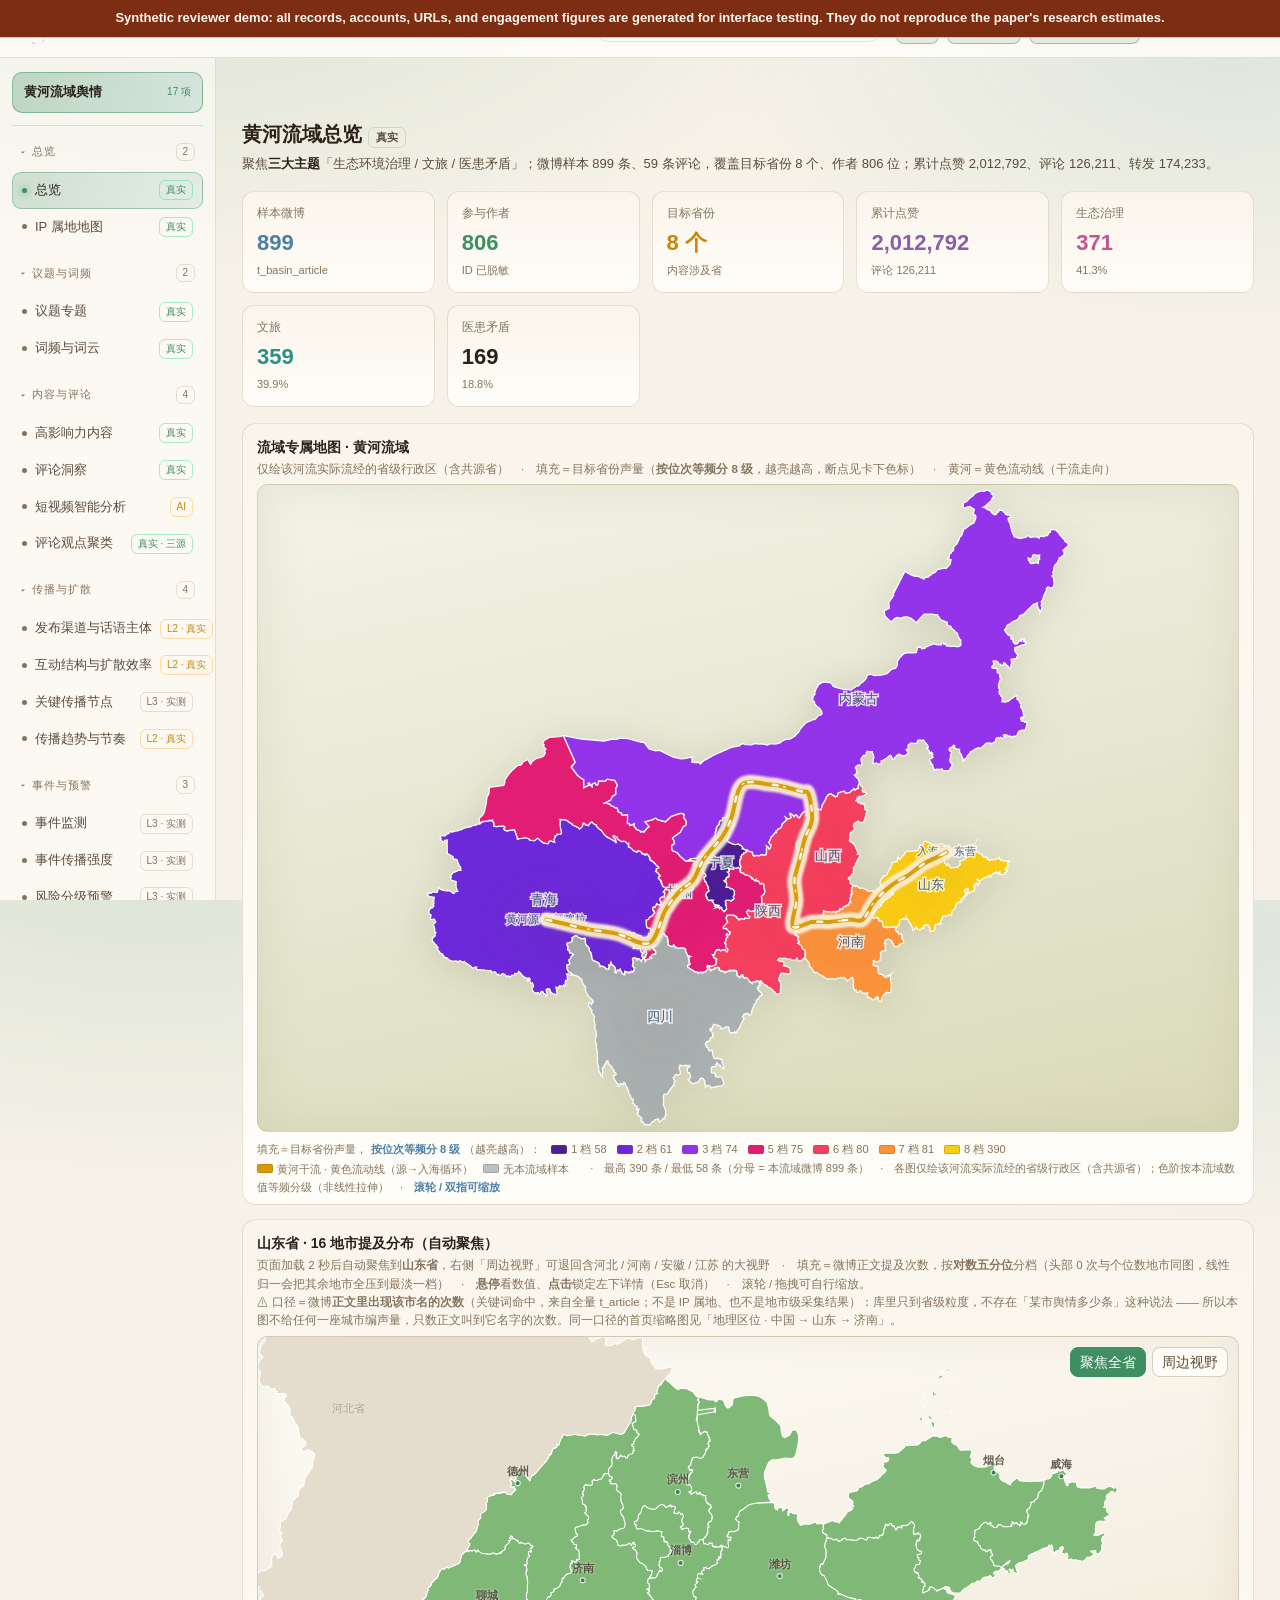
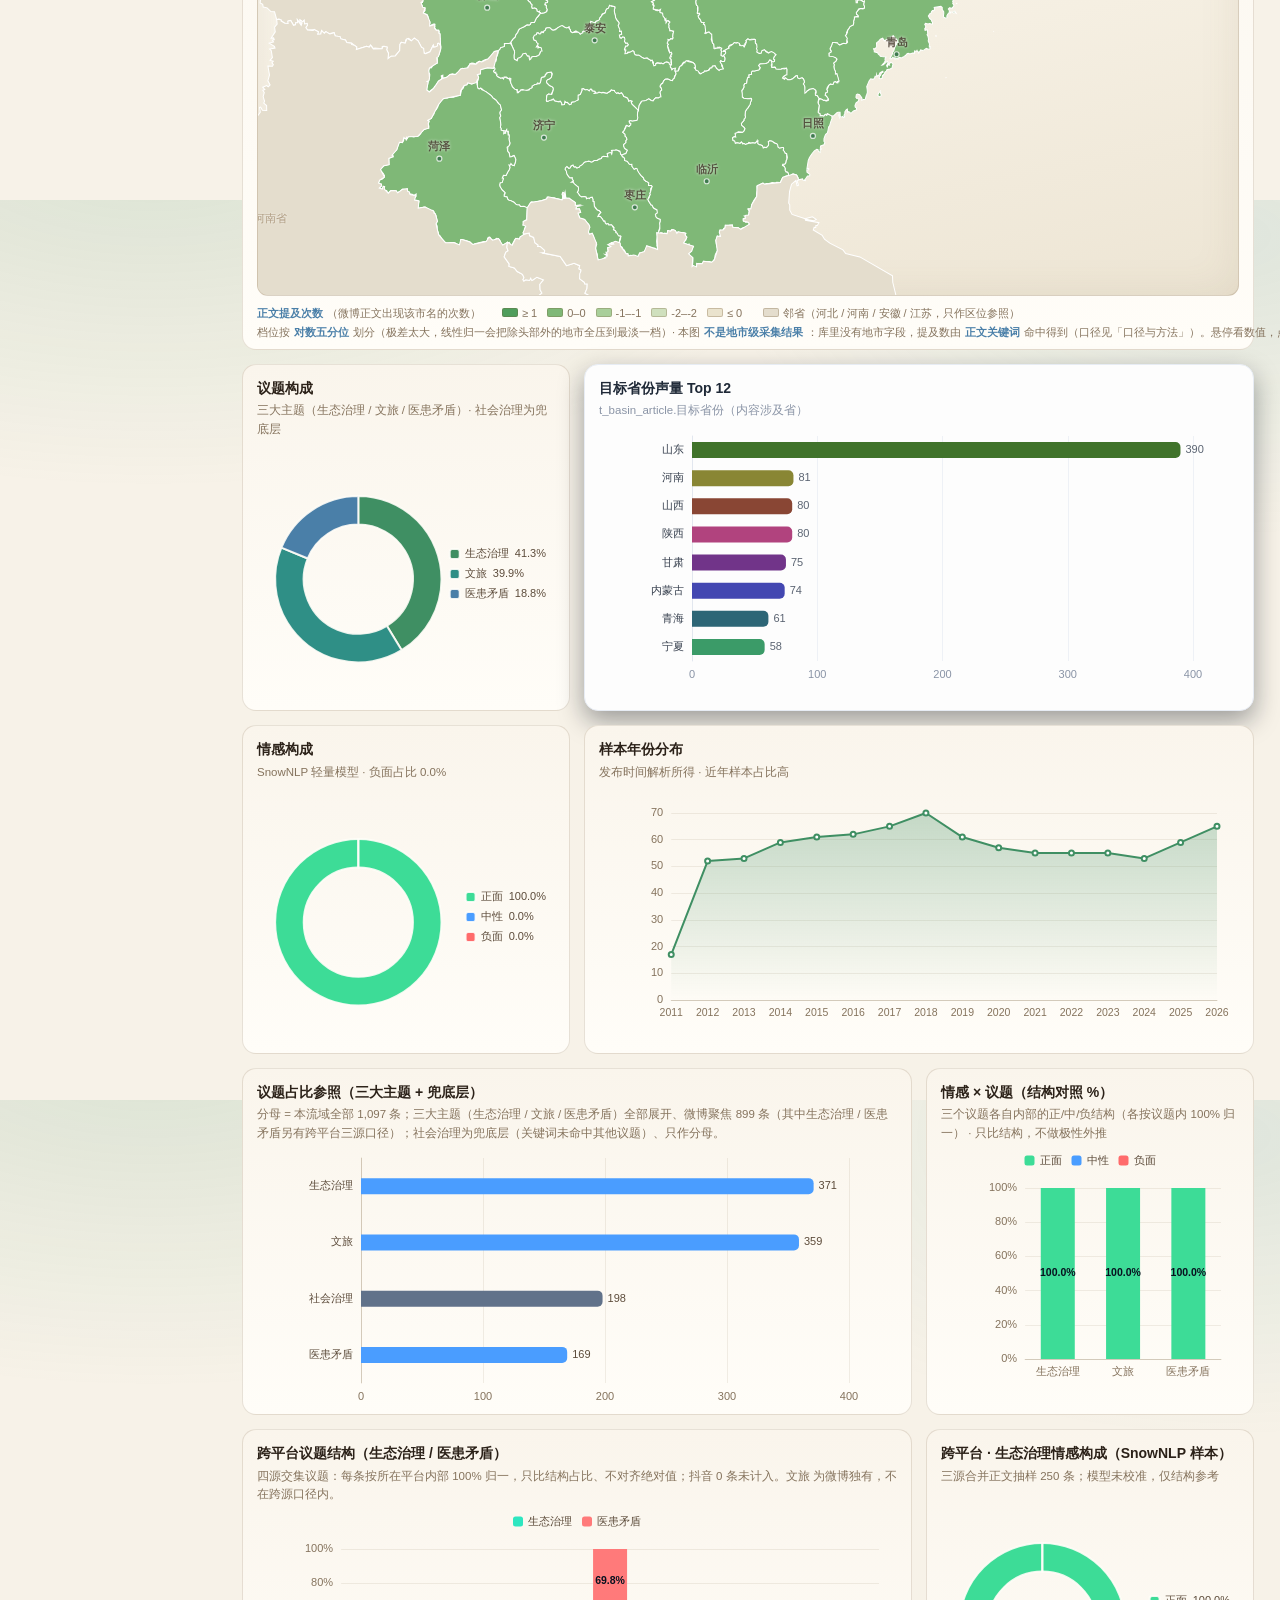
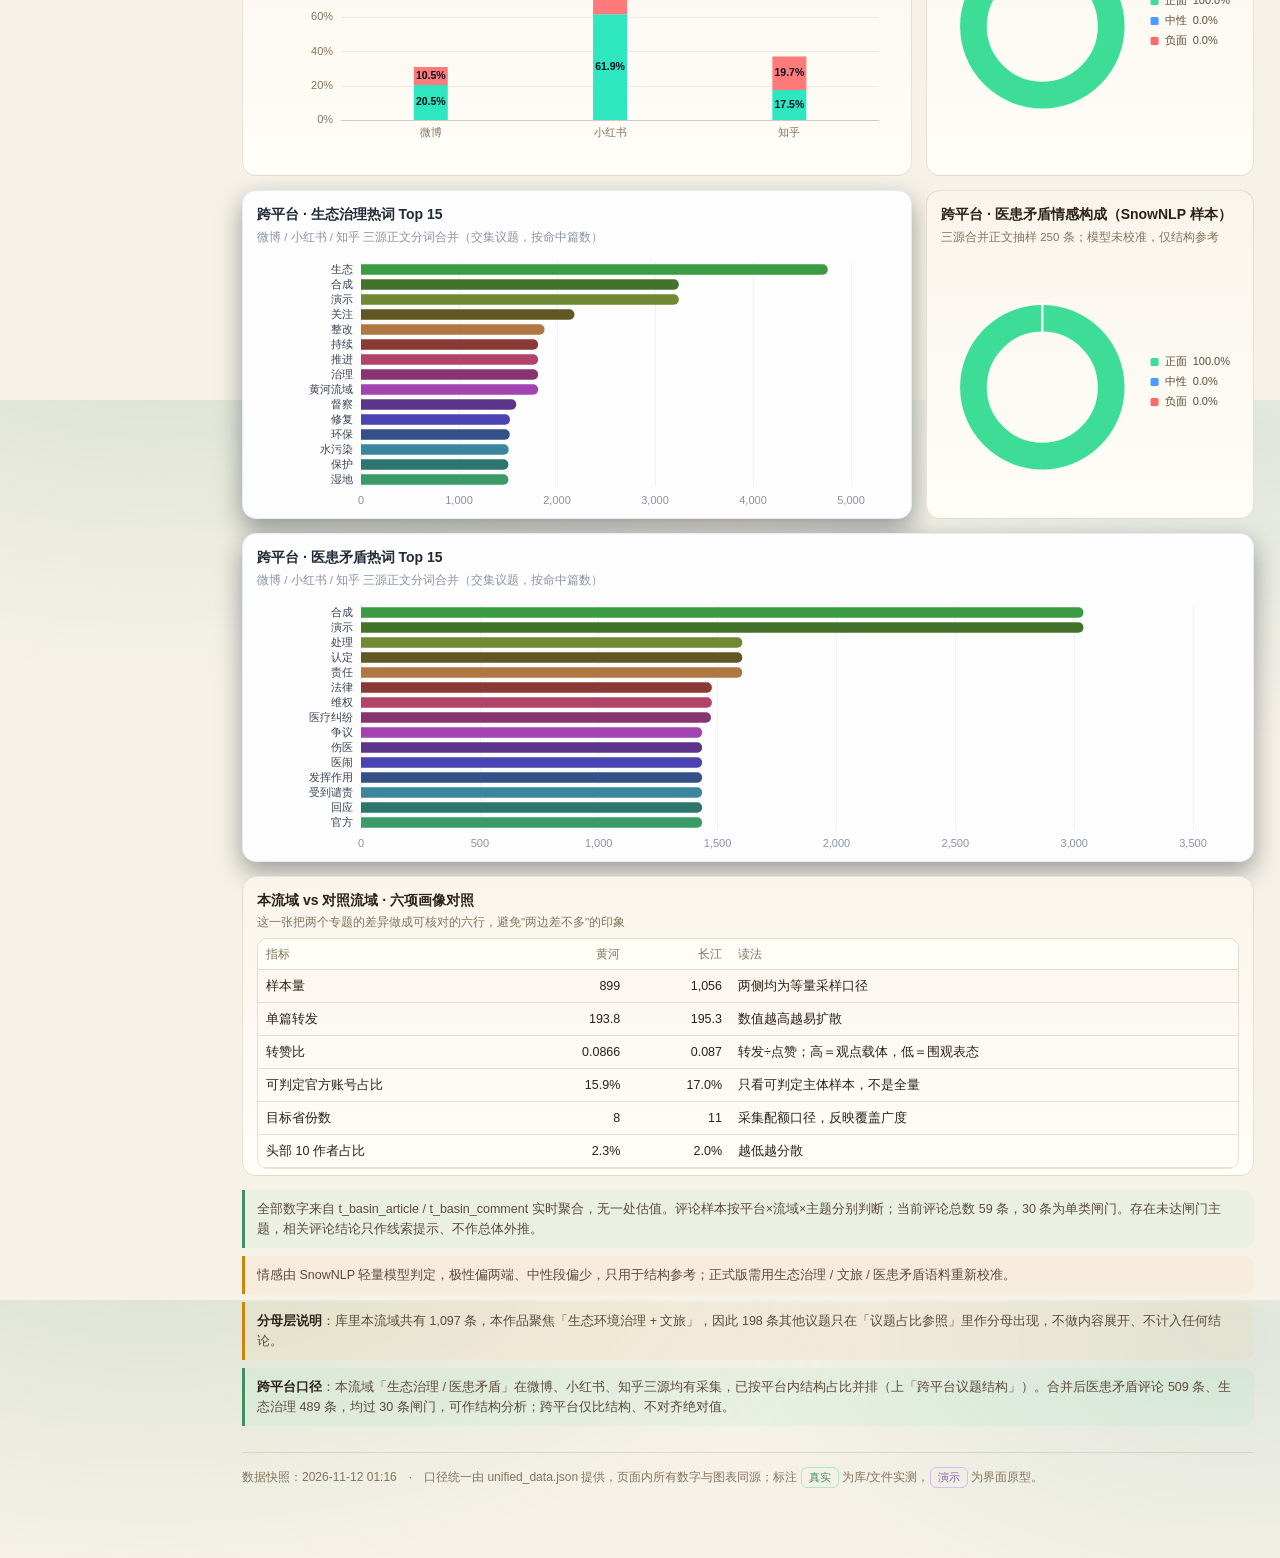
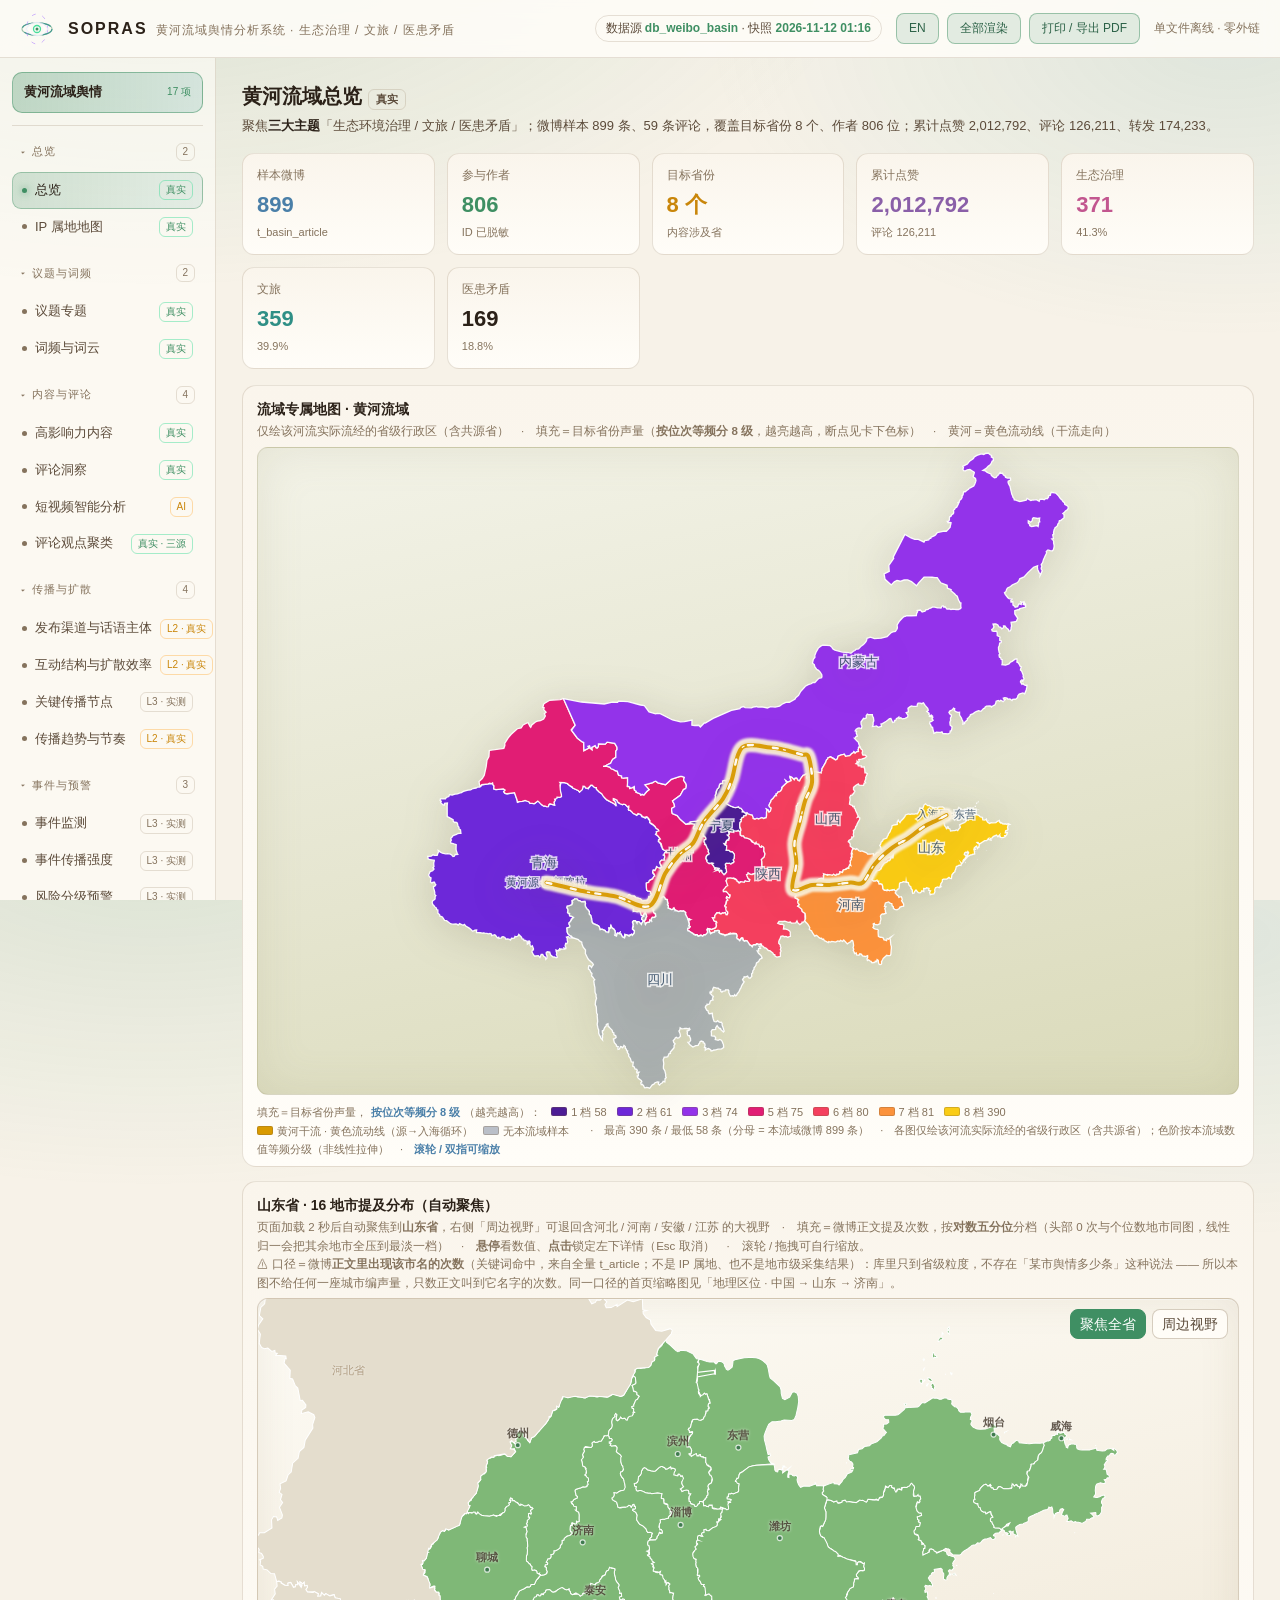
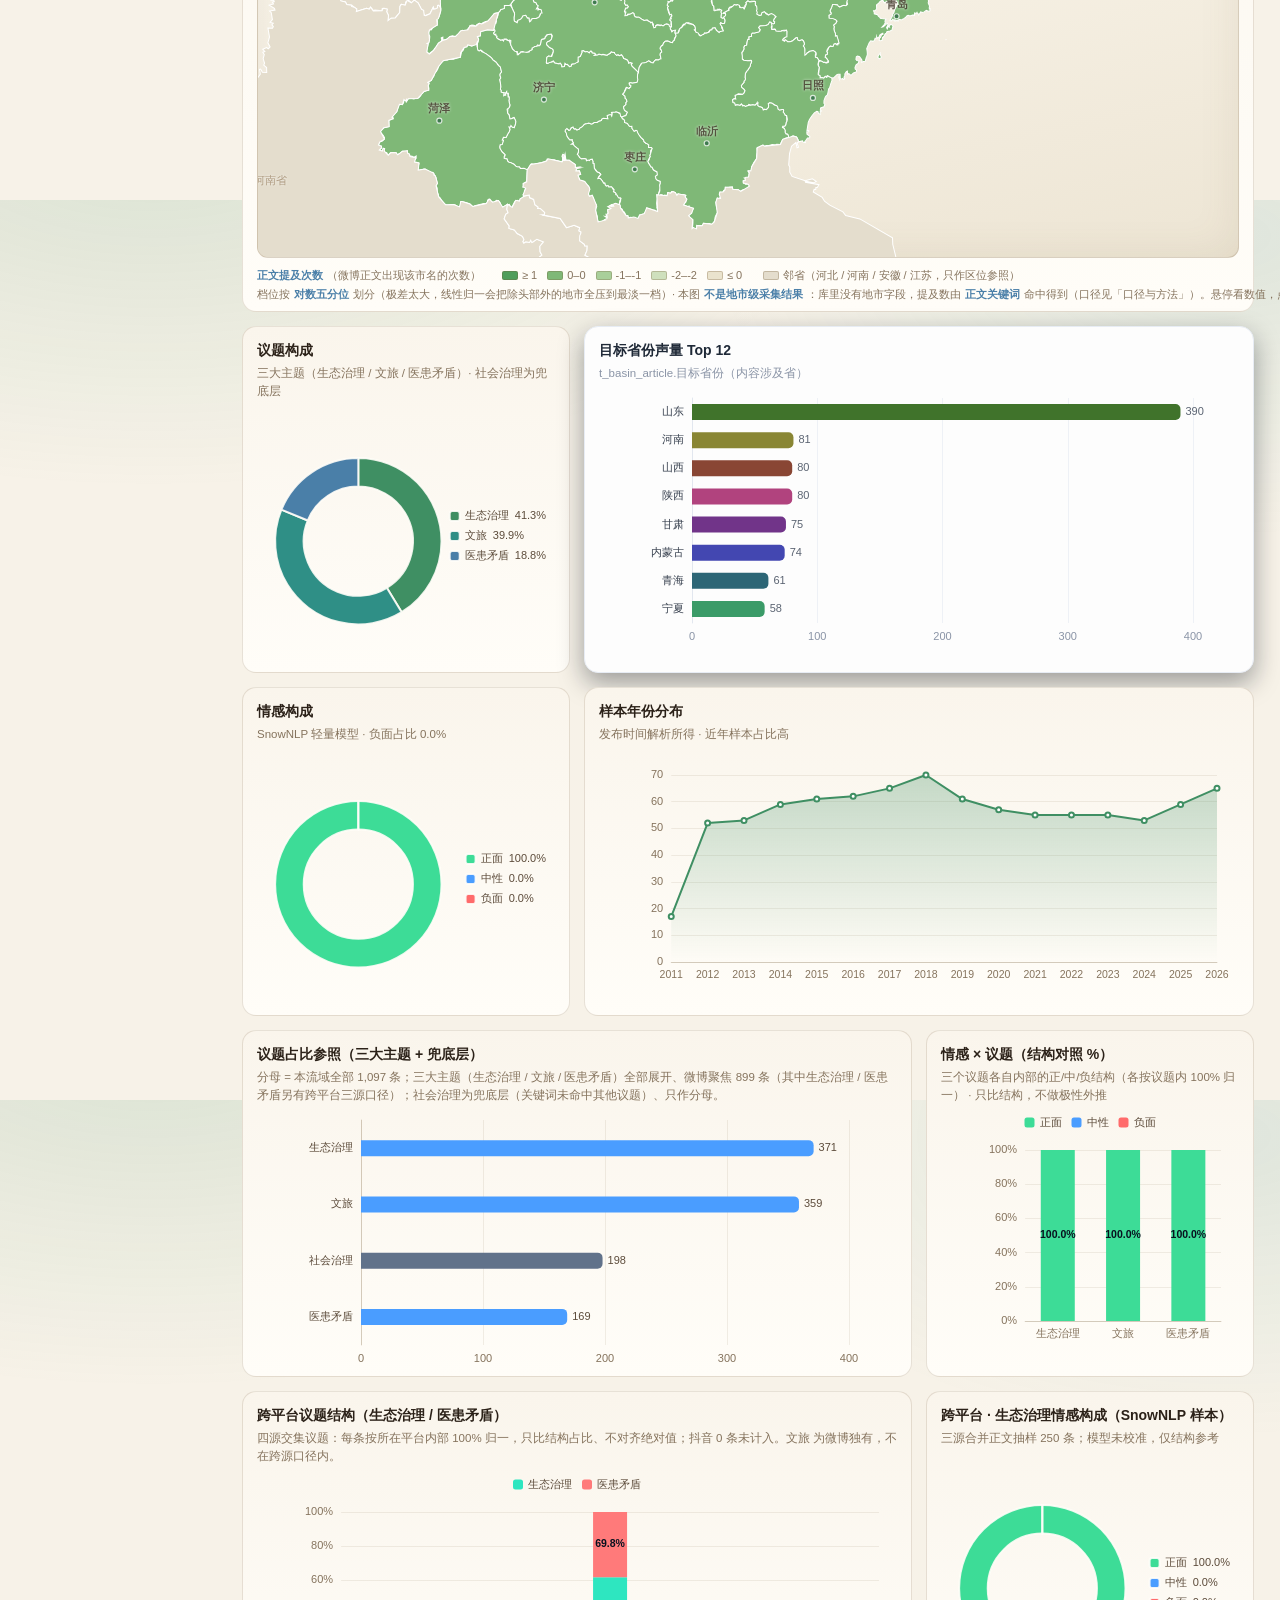
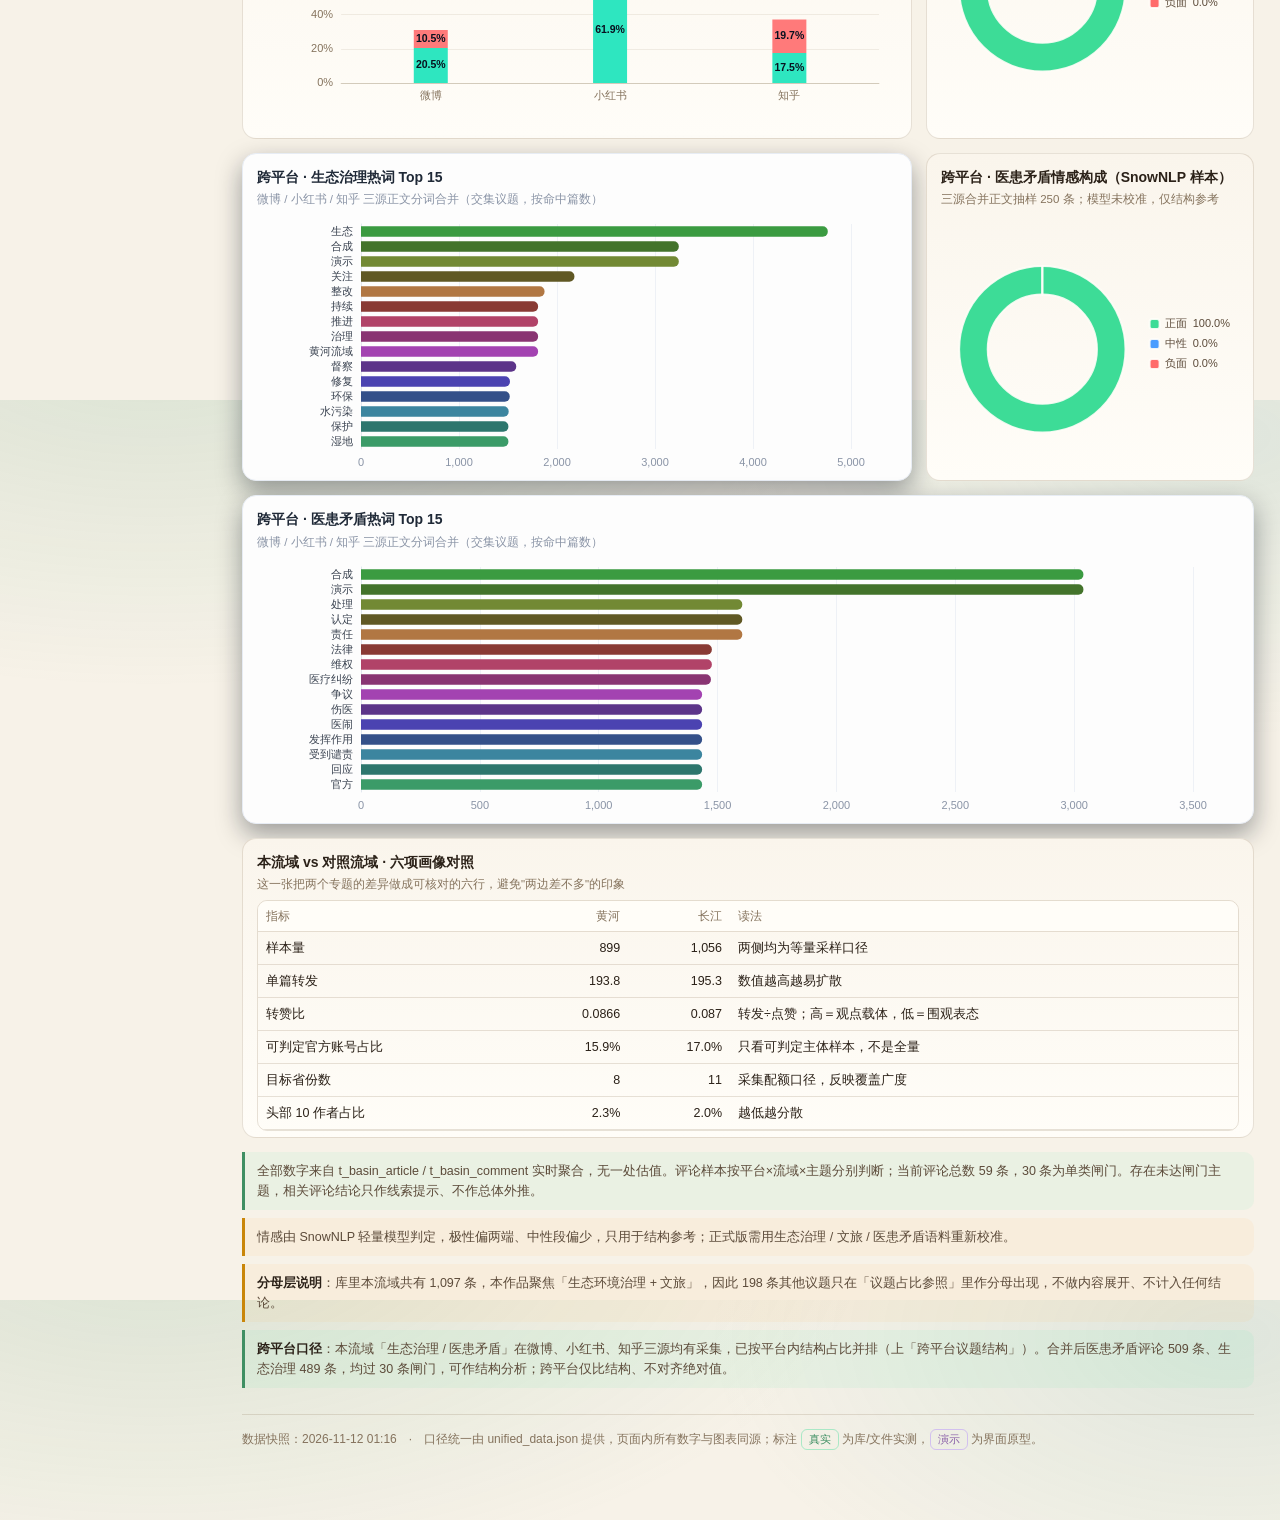
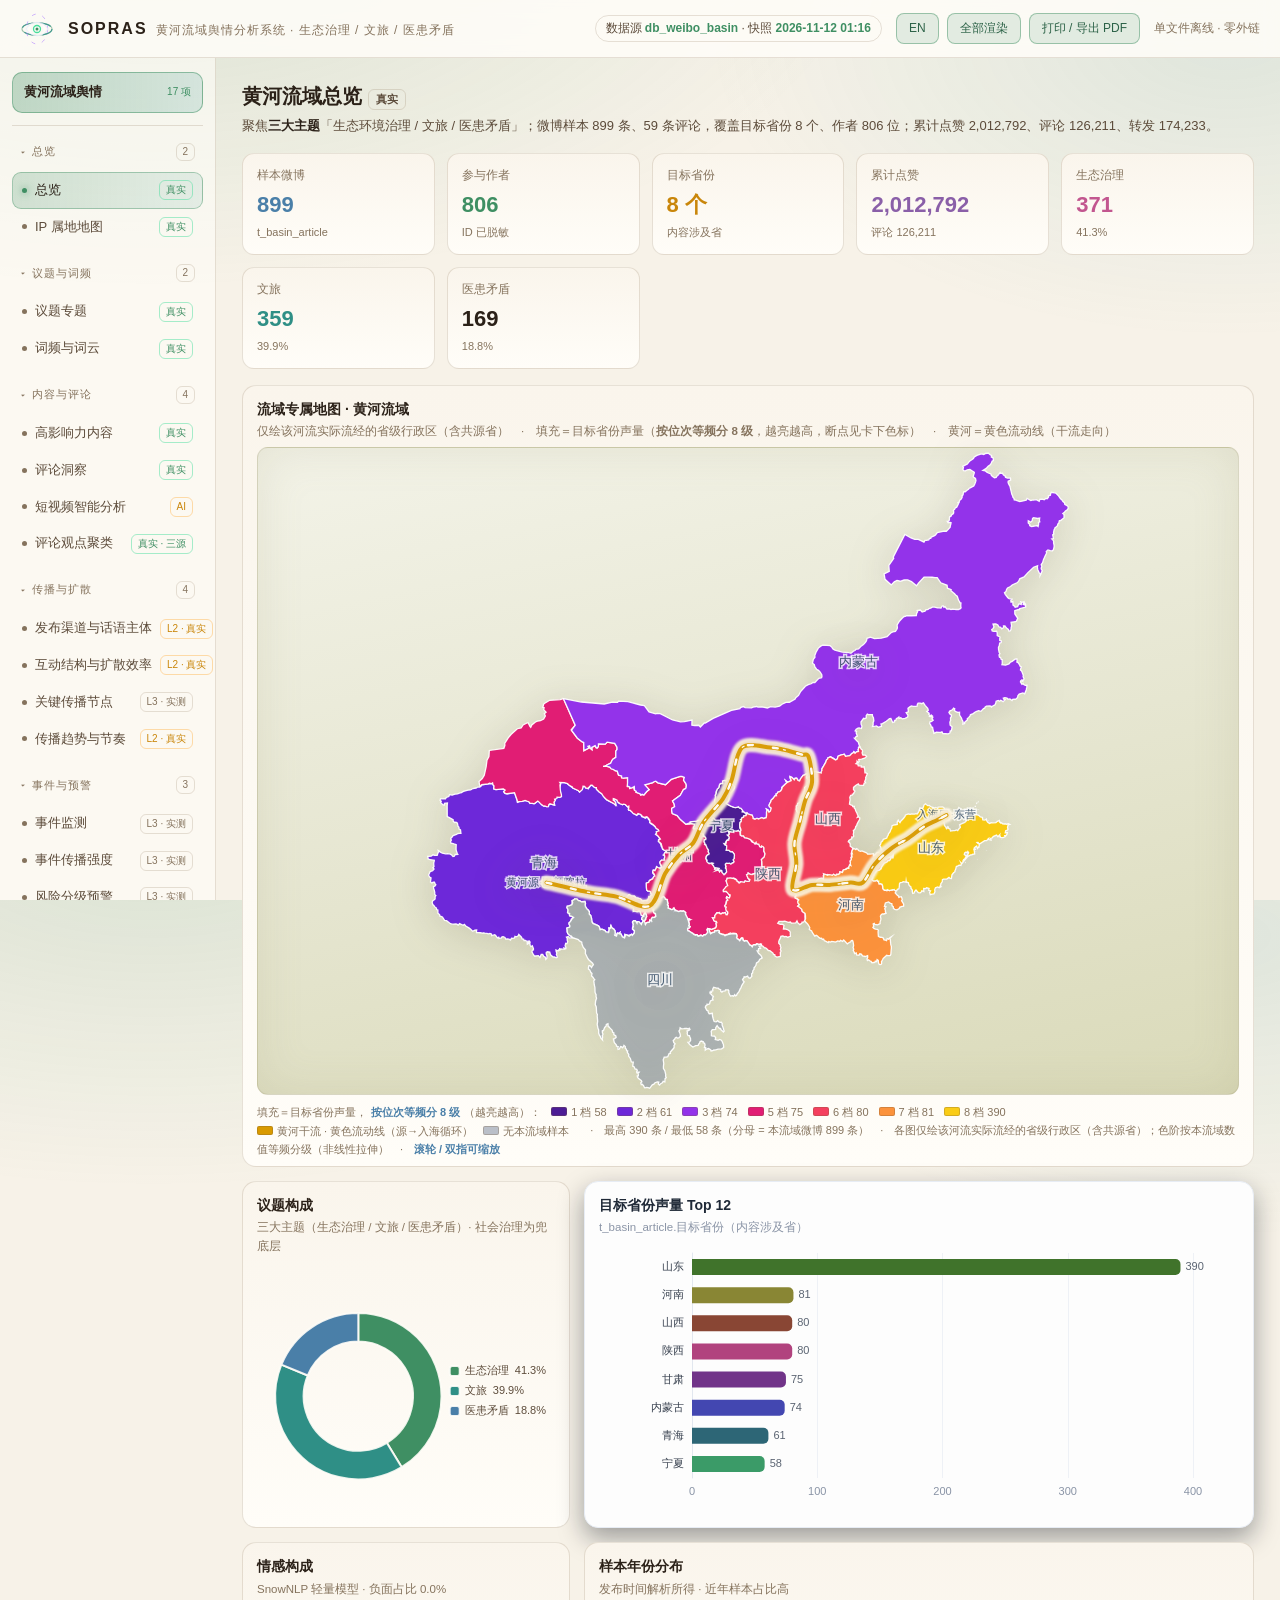
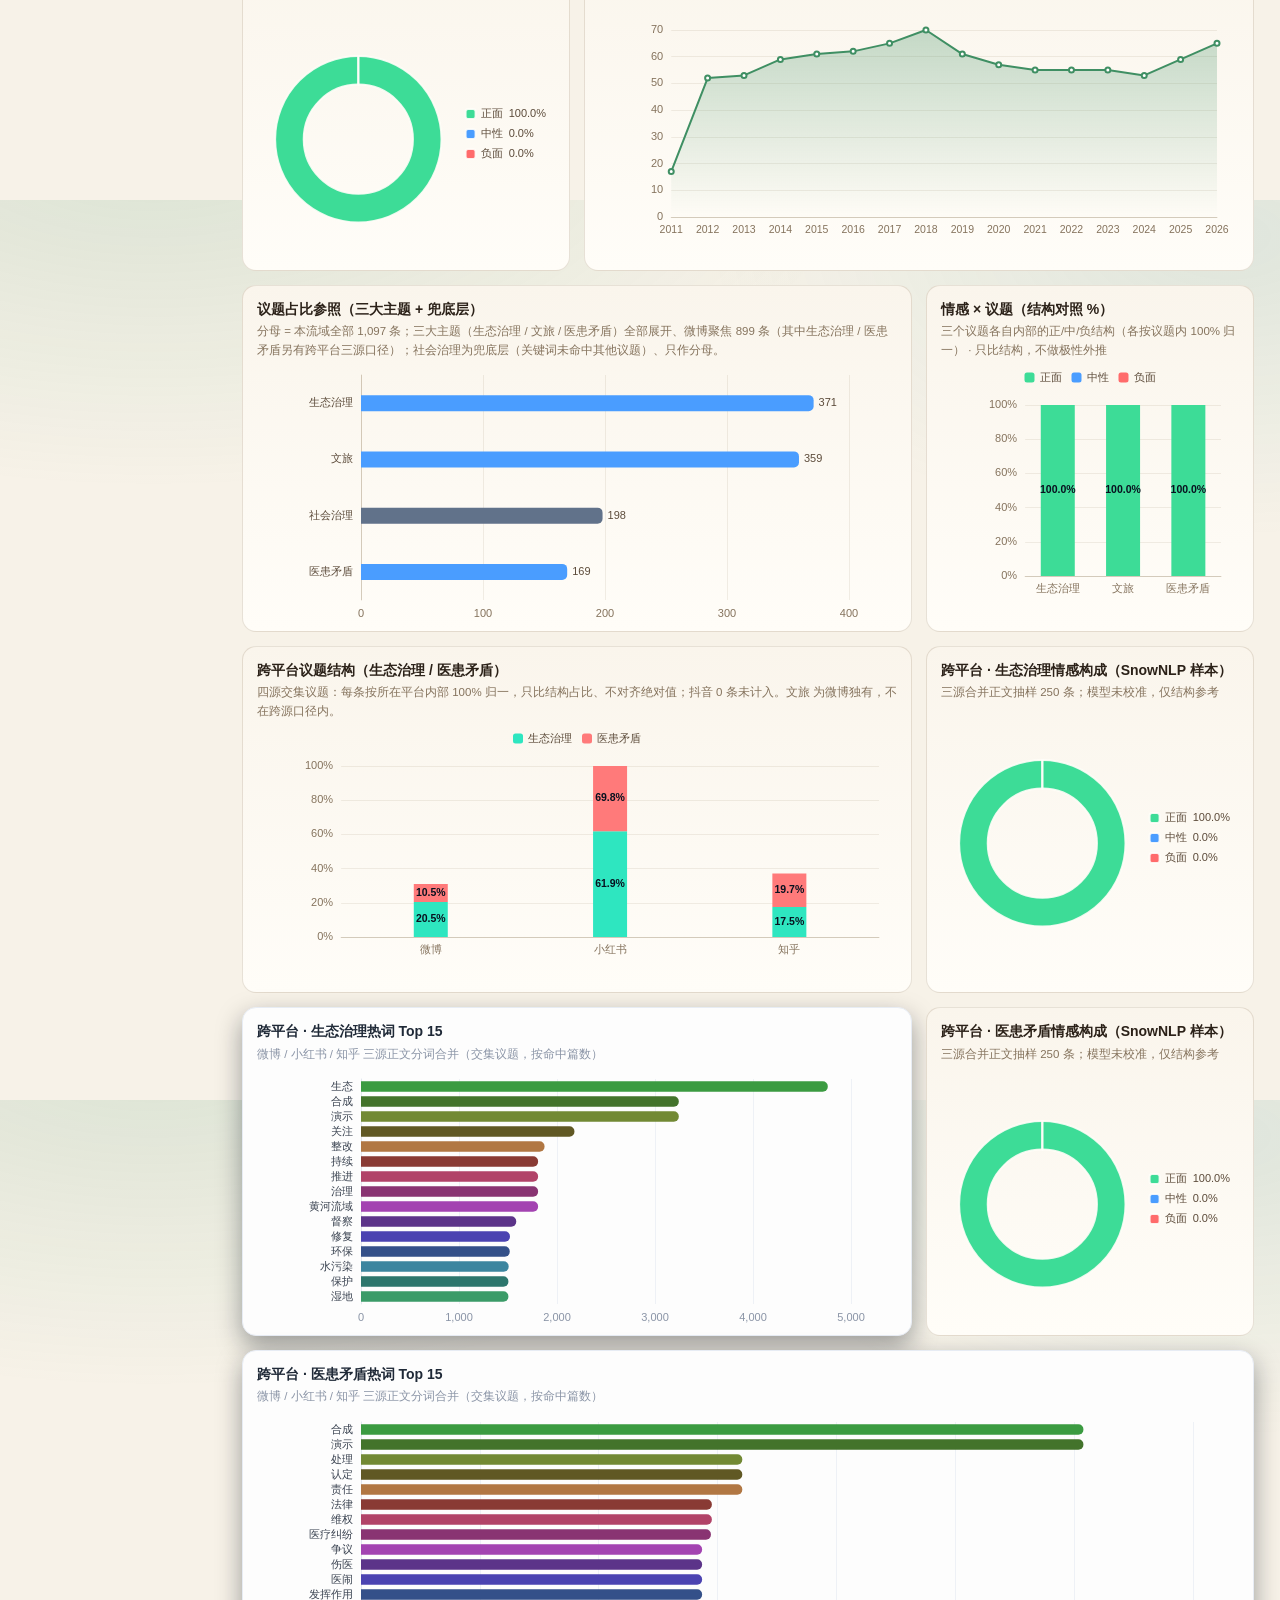
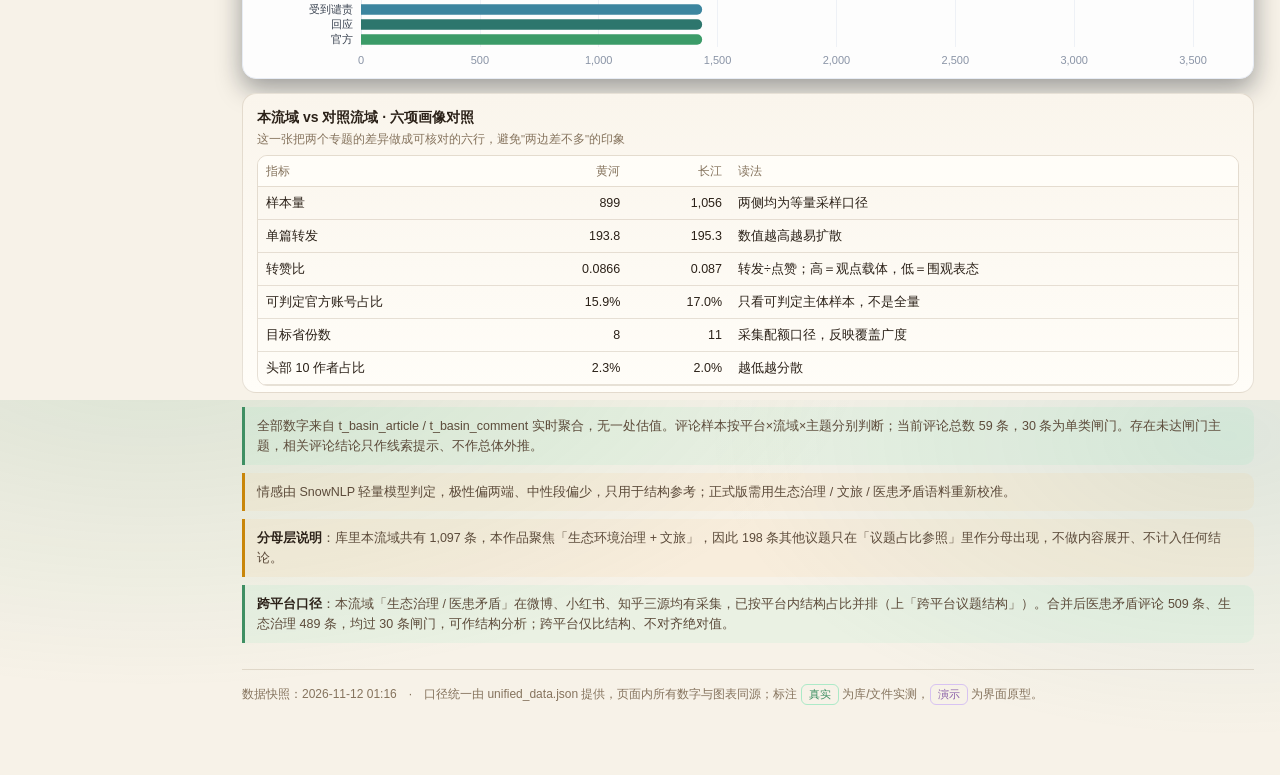
